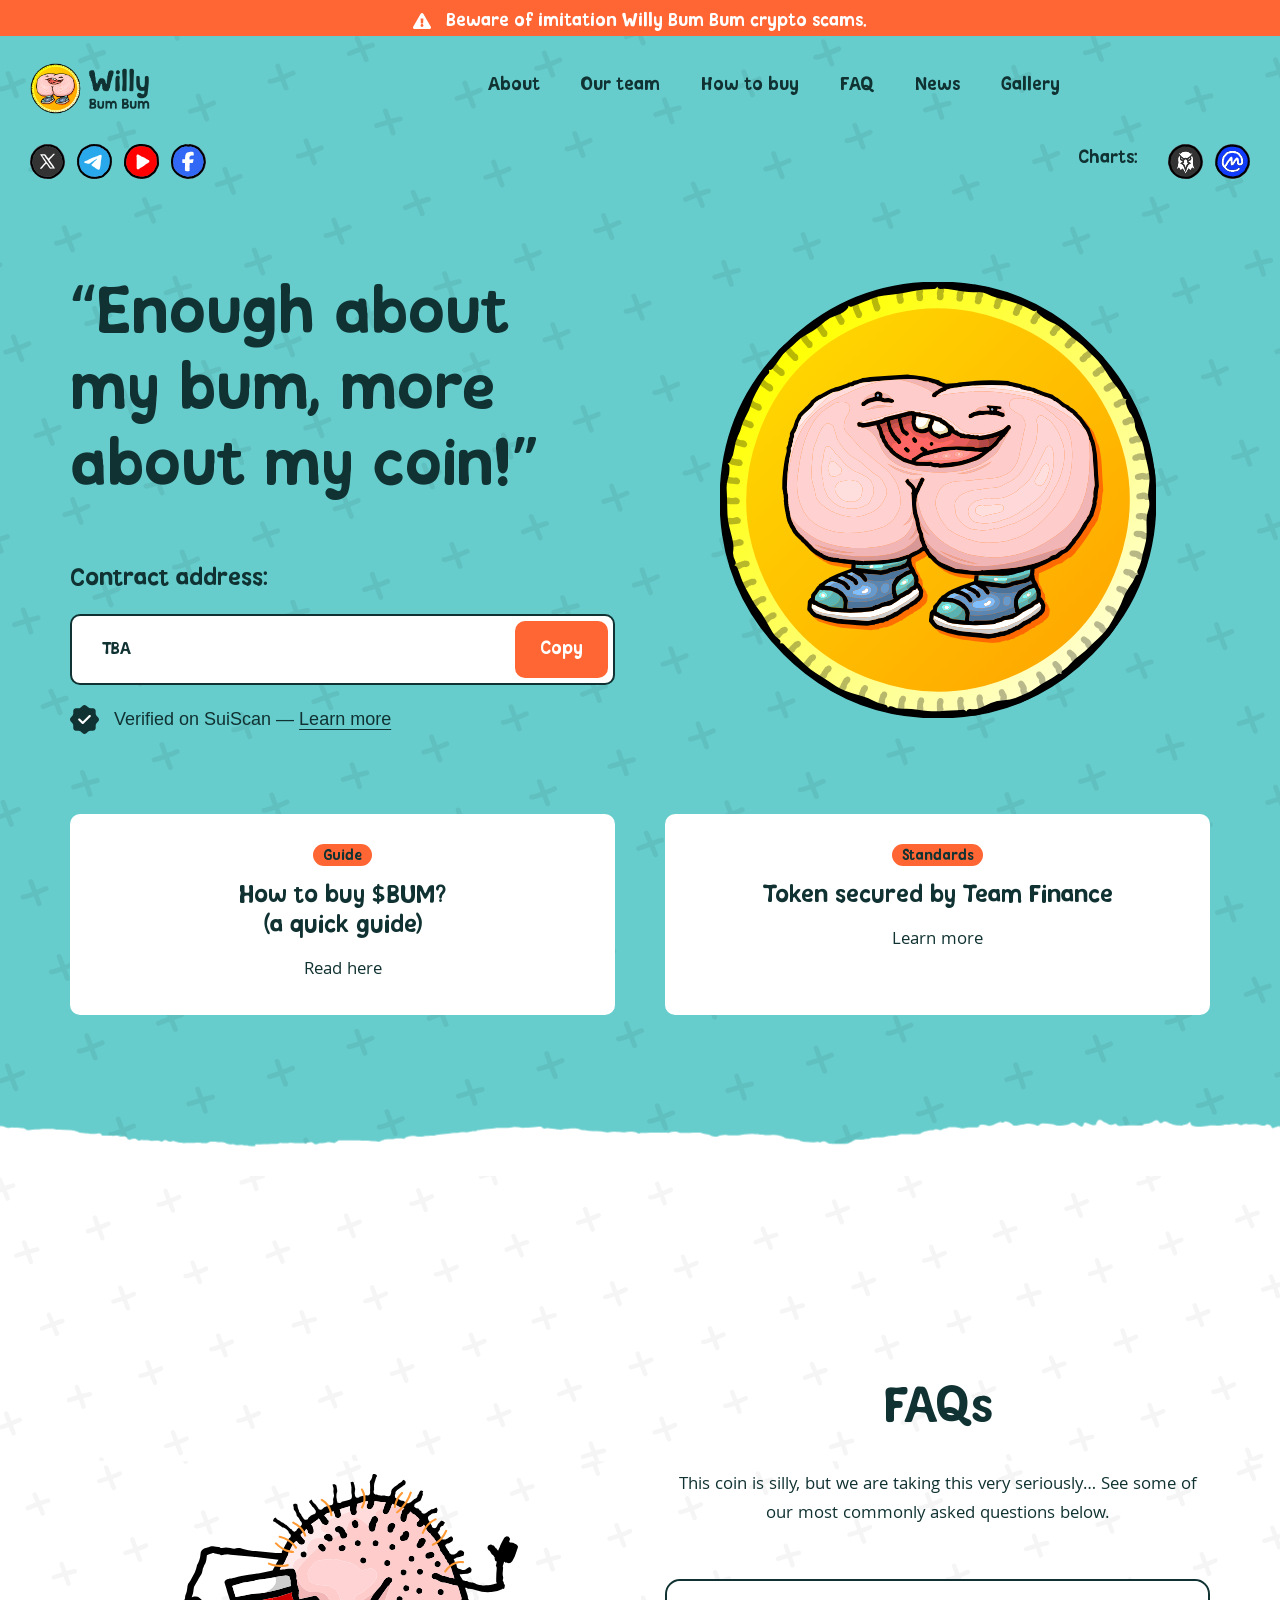
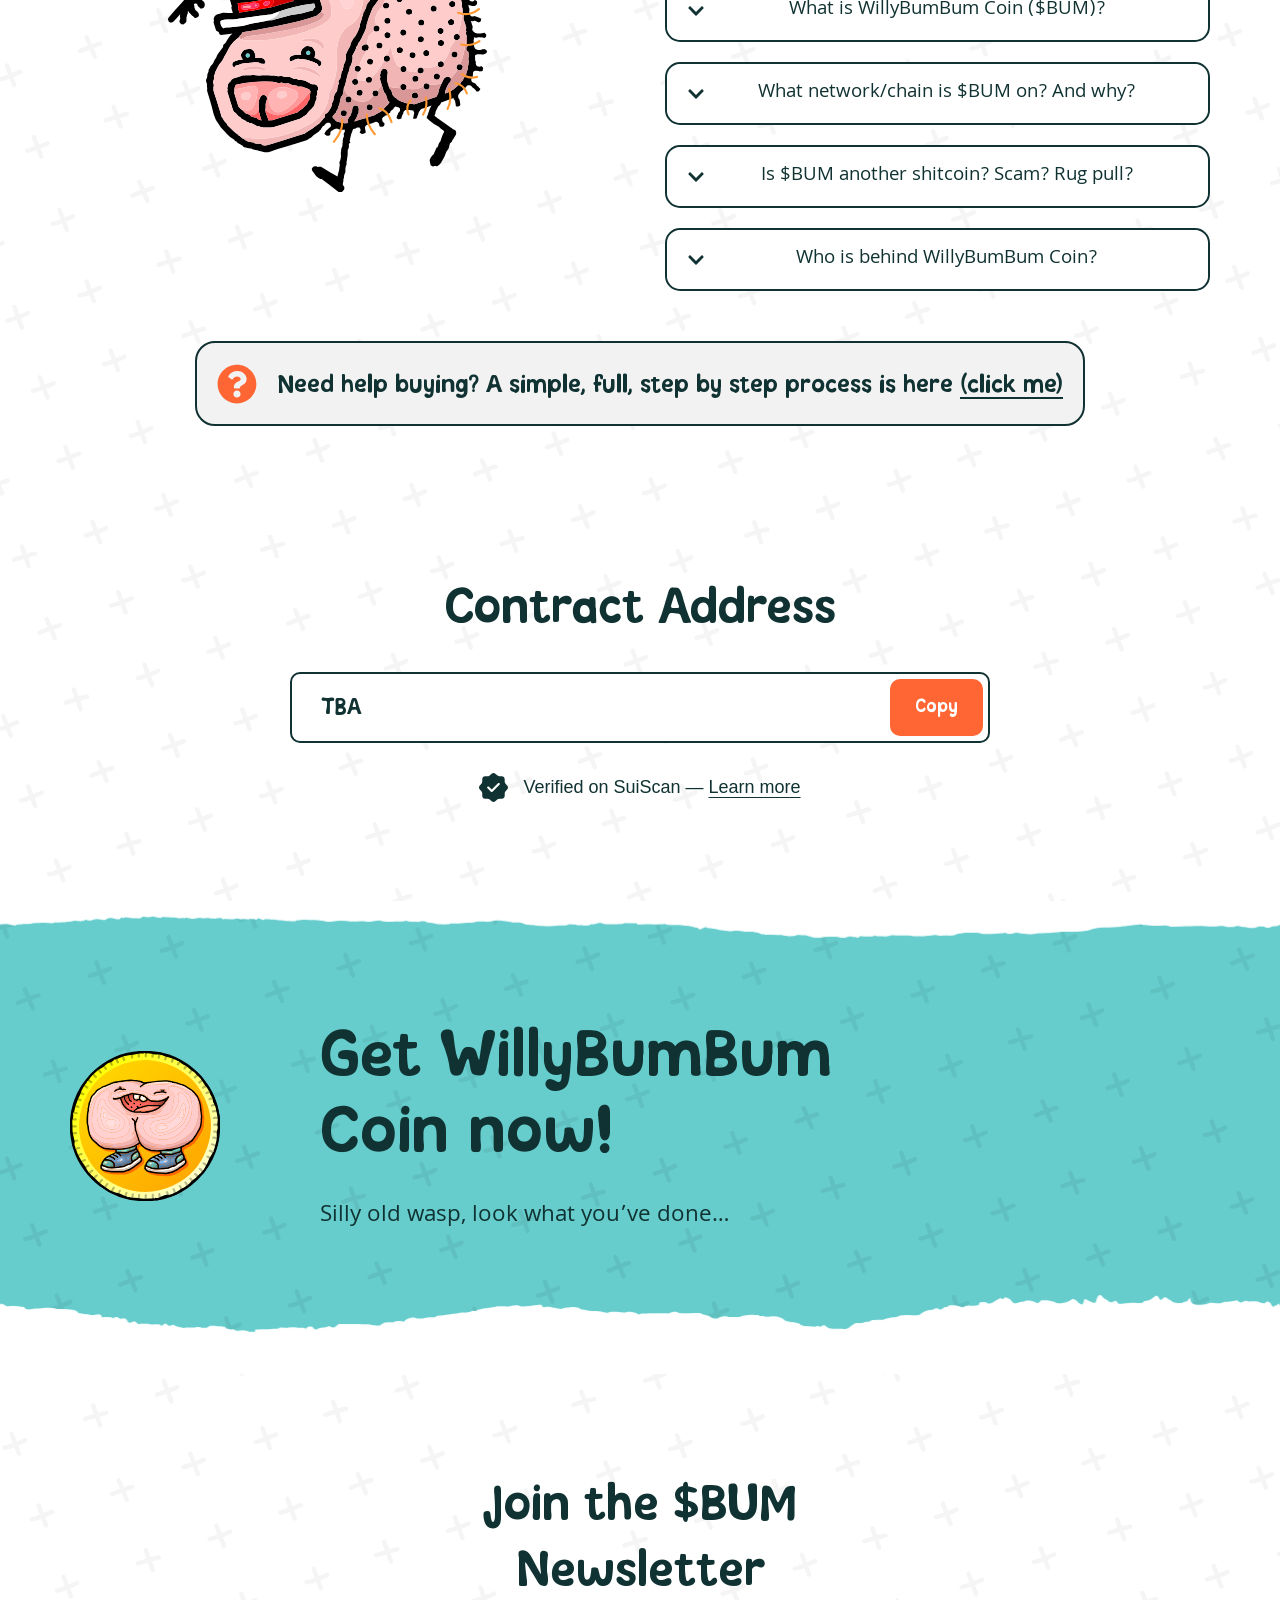
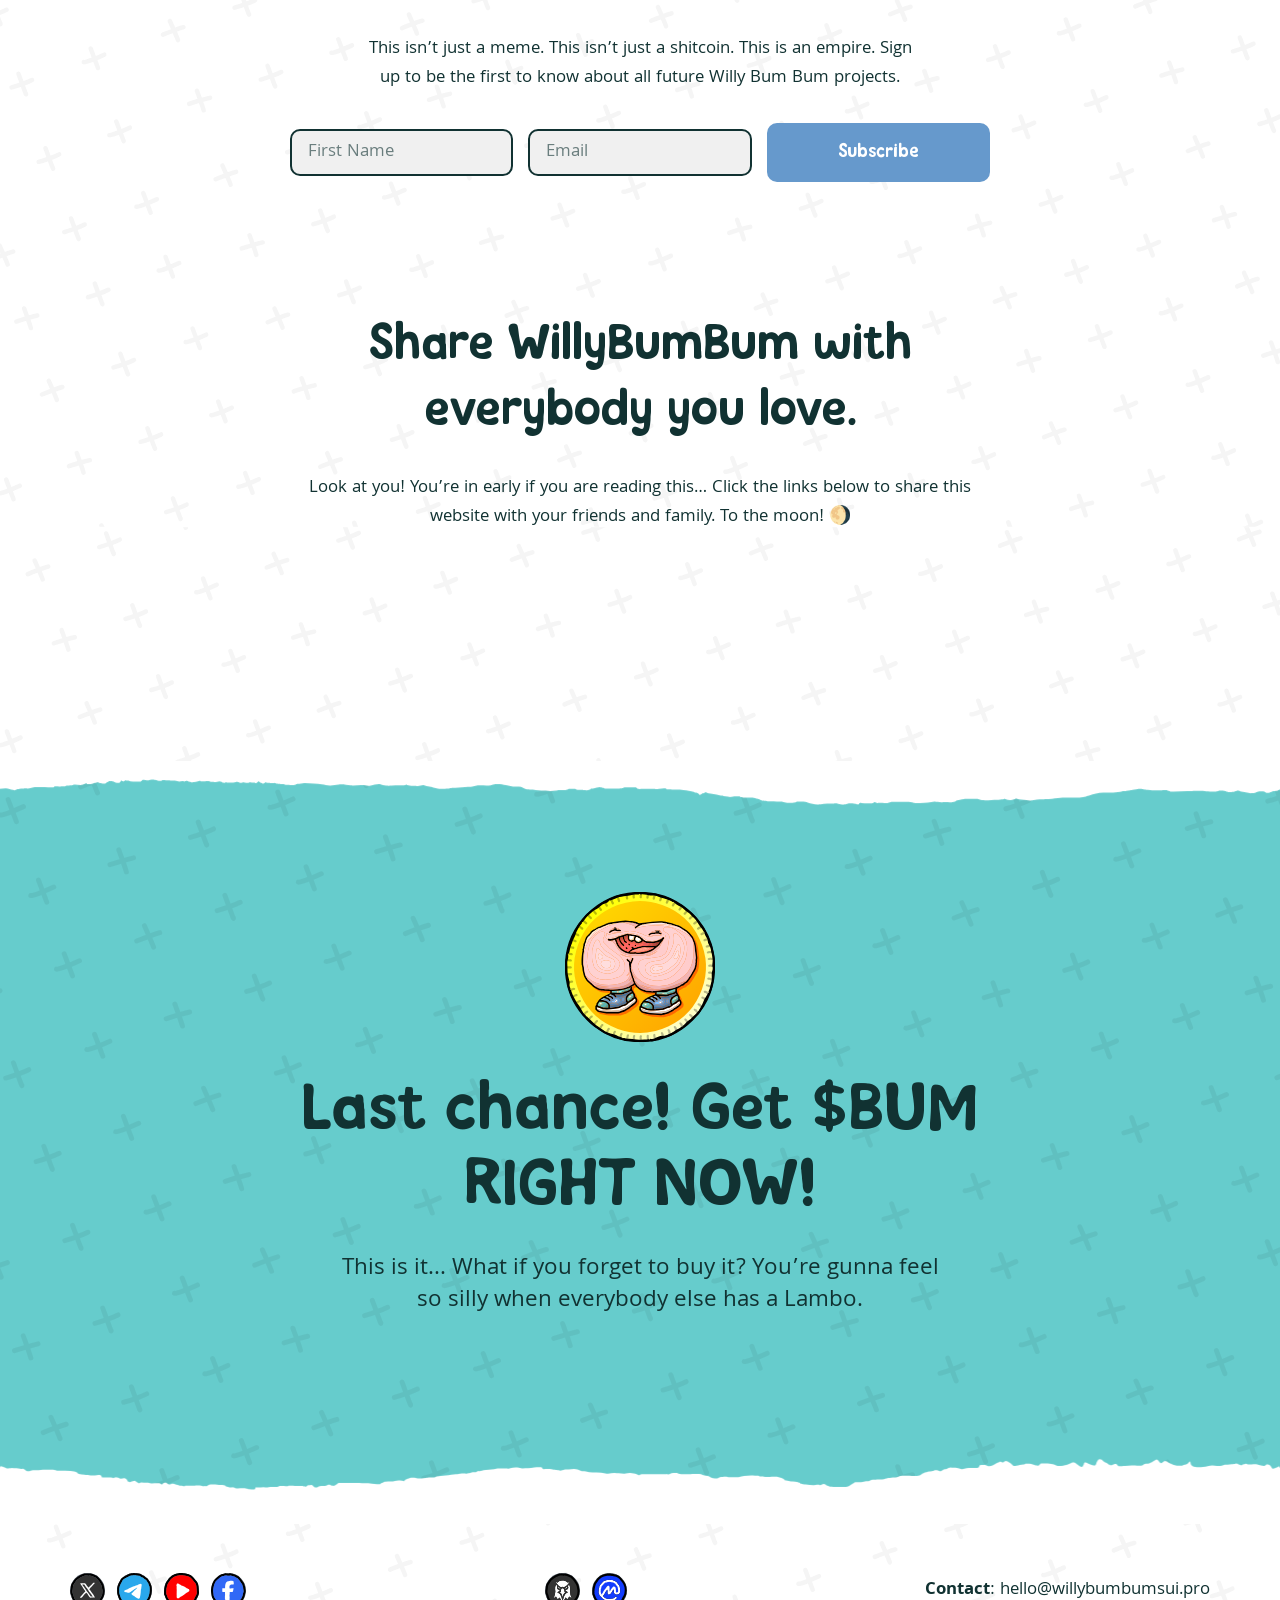
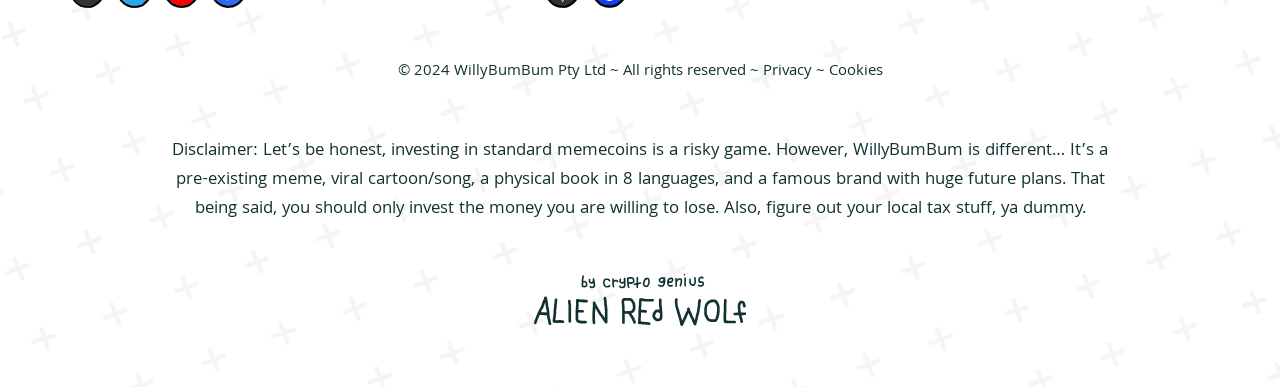
==== index.html @ 815df402 "fix" ====
<!doctype html>
<html lang="en-AU" prefix="og: http://ogp.me/ns# fb: http://ogp.me/ns/fb#">

<head>
	<meta charset="UTF-8">
	<meta name="viewport" content="width=device-width, initial-scale=1">
	<link rel="profile" href="">
	<title>WillyBumBum Coin &#x2d; Official Home of $BUM and all Willy Bum Bum news</title>
	<script id="cookieyes" type="text/javascript" src="js/script.js"></script>
	<!-- The SEO Framework by Sybre Waaijer -->
	<meta name="robots" content="max-snippet:-1,max-image-preview:large,max-video-preview:-1">

	<meta name="description" content="Official home of $BUM and all Willy Bum Bum news">
	<meta property="og:type" content="website">
	<meta property="og:locale" content="en_GB">
	<meta property="og:site_name" content="WillyBumBum Coin">
	<meta property="og:title" content="WillyBumBum Coin">
	<meta property="og:description" content="Official home of $BUM and all Willy Bum Bum news">


	<meta property="og:image:width" content="1560">
	<meta property="og:image:height" content="810">
	<meta name="twitter:card" content="summary_large_image">
	<meta name="twitter:title" content="WillyBumBum Coin">
	<meta name="twitter:description" content="Official home of $BUM and all Willy Bum Bum news">

	<script
		type="application/ld+json">{"@context":"https://schema.org","@graph":[{"@type":"WebSite","@id":"https://willybumbum.co/#/schema/WebSite","url":"https://willybumbum.co/","name":"WillyBumBum Coin","description":"Official Home of $BUM and all Willy Bum Bum news","inLanguage":"en-AU","potentialAction":{"@type":"SearchAction","target":{"@type":"EntryPoint","urlTemplate":"https://willybumbum.co/search/{search_term_string}/"},"query-input":"required name=search_term_string"},"publisher":{"@id":"https://willybumbum.co/#/schema/Organization"}},{"@type":"WebPage","@id":"https://willybumbum.co/","url":"https://willybumbum.co/","name":"WillyBumBum Coin &#x2d; Official Home of $BUM and all Willy Bum Bum news","description":"Official home of $BUM and all Willy Bum Bum news","inLanguage":"en-AU","isPartOf":{"@id":"https://willybumbum.co/#/schema/WebSite"},"breadcrumb":{"@type":"BreadcrumbList","@id":"https://willybumbum.co/#/schema/BreadcrumbList","itemListElement":{"@type":"ListItem","position":1,"name":"WillyBumBum Coin"}},"potentialAction":{"@type":"ReadAction","target":"https://willybumbum.co/"},"about":{"@id":"https://willybumbum.co/#/schema/Organization"}},{"@type":"Organization","@id":"https://willybumbum.co/#/schema/Organization","name":"WillyBumBum Coin","url":"https://willybumbum.co/","logo":{"@type":"ImageObject","url":"https://willybumbum.co/wp-content/uploads/2024/07/Willy-Bum-Bum-Logo-1.png","contentUrl":"https://willybumbum.co/wp-content/uploads/2024/07/Willy-Bum-Bum-Logo-1.png","width":738,"height":165,"contentSize":"57870"}}]}</script>

	<script>
		window._wpemojiSettings = { "baseUrl": "https:\/\/s.w.org\/images\/core\/emoji\/15.0.3\/72x72\/", "ext": ".png", "svgUrl": "https:\/\/s.w.org\/images\/core\/emoji\/15.0.3\/svg\/", "svgExt": ".svg", "source": { "concatemoji": "https:\/\/willybumbum.co\/wp-includes\/js\/wp-emoji-release.min.js?ver=6.6.1" } };
		/*! This file is auto-generated */
		!function (i, n) { var o, s, e; function c(e) { try { var t = { supportTests: e, timestamp: (new Date).valueOf() }; sessionStorage.setItem(o, JSON.stringify(t)) } catch (e) { } } function p(e, t, n) { e.clearRect(0, 0, e.canvas.width, e.canvas.height), e.fillText(t, 0, 0); var t = new Uint32Array(e.getImageData(0, 0, e.canvas.width, e.canvas.height).data), r = (e.clearRect(0, 0, e.canvas.width, e.canvas.height), e.fillText(n, 0, 0), new Uint32Array(e.getImageData(0, 0, e.canvas.width, e.canvas.height).data)); return t.every(function (e, t) { return e === r[t] }) } function u(e, t, n) { switch (t) { case "flag": return n(e, "\ud83c\udff3\ufe0f\u200d\u26a7\ufe0f", "\ud83c\udff3\ufe0f\u200b\u26a7\ufe0f") ? !1 : !n(e, "\ud83c\uddfa\ud83c\uddf3", "\ud83c\uddfa\u200b\ud83c\uddf3") && !n(e, "\ud83c\udff4\udb40\udc67\udb40\udc62\udb40\udc65\udb40\udc6e\udb40\udc67\udb40\udc7f", "\ud83c\udff4\u200b\udb40\udc67\u200b\udb40\udc62\u200b\udb40\udc65\u200b\udb40\udc6e\u200b\udb40\udc67\u200b\udb40\udc7f"); case "emoji": return !n(e, "\ud83d\udc26\u200d\u2b1b", "\ud83d\udc26\u200b\u2b1b") }return !1 } function f(e, t, n) { var r = "undefined" != typeof WorkerGlobalScope && self instanceof WorkerGlobalScope ? new OffscreenCanvas(300, 150) : i.createElement("canvas"), a = r.getContext("2d", { willReadFrequently: !0 }), o = (a.textBaseline = "top", a.font = "600 32px Arial", {}); return e.forEach(function (e) { o[e] = t(a, e, n) }), o } function t(e) { var t = i.createElement("script"); t.src = e, t.defer = !0, i.head.appendChild(t) } "undefined" != typeof Promise && (o = "wpEmojiSettingsSupports", s = ["flag", "emoji"], n.supports = { everything: !0, everythingExceptFlag: !0 }, e = new Promise(function (e) { i.addEventListener("DOMContentLoaded", e, { once: !0 }) }), new Promise(function (t) { var n = function () { try { var e = JSON.parse(sessionStorage.getItem(o)); if ("object" == typeof e && "number" == typeof e.timestamp && (new Date).valueOf() < e.timestamp + 604800 && "object" == typeof e.supportTests) return e.supportTests } catch (e) { } return null }(); if (!n) { if ("undefined" != typeof Worker && "undefined" != typeof OffscreenCanvas && "undefined" != typeof URL && URL.createObjectURL && "undefined" != typeof Blob) try { var e = "postMessage(" + f.toString() + "(" + [JSON.stringify(s), u.toString(), p.toString()].join(",") + "));", r = new Blob([e], { type: "text/javascript" }), a = new Worker(URL.createObjectURL(r), { name: "wpTestEmojiSupports" }); return void (a.onmessage = function (e) { c(n = e.data), a.terminate(), t(n) }) } catch (e) { } c(n = f(s, u, p)) } t(n) }).then(function (e) { for (var t in e) n.supports[t] = e[t], n.supports.everything = n.supports.everything && n.supports[t], "flag" !== t && (n.supports.everythingExceptFlag = n.supports.everythingExceptFlag && n.supports[t]); n.supports.everythingExceptFlag = n.supports.everythingExceptFlag && !n.supports.flag, n.DOMReady = !1, n.readyCallback = function () { n.DOMReady = !0 } }).then(function () { return e }).then(function () { var e; n.supports.everything || (n.readyCallback(), (e = n.source || {}).concatemoji ? t(e.concatemoji) : e.wpemoji && e.twemoji && (t(e.twemoji), t(e.wpemoji))) })) }((window, document), window._wpemojiSettings);
	</script>
	<style id="wp-emoji-styles-inline-css">
		img.wp-smiley,
		img.emoji {
			display: inline !important;
			border: none !important;
			box-shadow: none !important;
			height: 1em !important;
			width: 1em !important;
			margin: 0 0.07em !important;
			vertical-align: -0.1em !important;
			background: none !important;
			padding: 0 !important;
		}
	</style>
	<style id="classic-theme-styles-inline-css">
		/*! This file is auto-generated */
		.wp-block-button__link {
			color: #fff;
			background-color: #32373c;
			border-radius: 9999px;
			box-shadow: none;
			text-decoration: none;
			padding: calc(.667em + 2px) calc(1.333em + 2px);
			font-size: 1.125em
		}

		.wp-block-file__button {
			background: #32373c;
			color: #fff;
			text-decoration: none
		}
	</style>
	<style id="global-styles-inline-css">
		:root {
			--wp--preset--aspect-ratio--square: 1;
			--wp--preset--aspect-ratio--4-3: 4/3;
			--wp--preset--aspect-ratio--3-4: 3/4;
			--wp--preset--aspect-ratio--3-2: 3/2;
			--wp--preset--aspect-ratio--2-3: 2/3;
			--wp--preset--aspect-ratio--16-9: 16/9;
			--wp--preset--aspect-ratio--9-16: 9/16;
			--wp--preset--color--black: #000000;
			--wp--preset--color--cyan-bluish-gray: #abb8c3;
			--wp--preset--color--white: #ffffff;
			--wp--preset--color--pale-pink: #f78da7;
			--wp--preset--color--vivid-red: #cf2e2e;
			--wp--preset--color--luminous-vivid-orange: #ff6900;
			--wp--preset--color--luminous-vivid-amber: #fcb900;
			--wp--preset--color--light-green-cyan: #7bdcb5;
			--wp--preset--color--vivid-green-cyan: #00d084;
			--wp--preset--color--pale-cyan-blue: #8ed1fc;
			--wp--preset--color--vivid-cyan-blue: #0693e3;
			--wp--preset--color--vivid-purple: #9b51e0;
			--wp--preset--gradient--vivid-cyan-blue-to-vivid-purple: linear-gradient(135deg, rgba(6, 147, 227, 1) 0%, rgb(155, 81, 224) 100%);
			--wp--preset--gradient--light-green-cyan-to-vivid-green-cyan: linear-gradient(135deg, rgb(122, 220, 180) 0%, rgb(0, 208, 130) 100%);
			--wp--preset--gradient--luminous-vivid-amber-to-luminous-vivid-orange: linear-gradient(135deg, rgba(252, 185, 0, 1) 0%, rgba(255, 105, 0, 1) 100%);
			--wp--preset--gradient--luminous-vivid-orange-to-vivid-red: linear-gradient(135deg, rgba(255, 105, 0, 1) 0%, rgb(207, 46, 46) 100%);
			--wp--preset--gradient--very-light-gray-to-cyan-bluish-gray: linear-gradient(135deg, rgb(238, 238, 238) 0%, rgb(169, 184, 195) 100%);
			--wp--preset--gradient--cool-to-warm-spectrum: linear-gradient(135deg, rgb(74, 234, 220) 0%, rgb(151, 120, 209) 20%, rgb(207, 42, 186) 40%, rgb(238, 44, 130) 60%, rgb(251, 105, 98) 80%, rgb(254, 248, 76) 100%);
			--wp--preset--gradient--blush-light-purple: linear-gradient(135deg, rgb(255, 206, 236) 0%, rgb(152, 150, 240) 100%);
			--wp--preset--gradient--blush-bordeaux: linear-gradient(135deg, rgb(254, 205, 165) 0%, rgb(254, 45, 45) 50%, rgb(107, 0, 62) 100%);
			--wp--preset--gradient--luminous-dusk: linear-gradient(135deg, rgb(255, 203, 112) 0%, rgb(199, 81, 192) 50%, rgb(65, 88, 208) 100%);
			--wp--preset--gradient--pale-ocean: linear-gradient(135deg, rgb(255, 245, 203) 0%, rgb(182, 227, 212) 50%, rgb(51, 167, 181) 100%);
			--wp--preset--gradient--electric-grass: linear-gradient(135deg, rgb(202, 248, 128) 0%, rgb(113, 206, 126) 100%);
			--wp--preset--gradient--midnight: linear-gradient(135deg, rgb(2, 3, 129) 0%, rgb(40, 116, 252) 100%);
			--wp--preset--font-size--small: 13px;
			--wp--preset--font-size--medium: 20px;
			--wp--preset--font-size--large: 36px;
			--wp--preset--font-size--x-large: 42px;
			--wp--preset--spacing--20: 0.44rem;
			--wp--preset--spacing--30: 0.67rem;
			--wp--preset--spacing--40: 1rem;
			--wp--preset--spacing--50: 1.5rem;
			--wp--preset--spacing--60: 2.25rem;
			--wp--preset--spacing--70: 3.38rem;
			--wp--preset--spacing--80: 5.06rem;
			--wp--preset--shadow--natural: 6px 6px 9px rgba(0, 0, 0, 0.2);
			--wp--preset--shadow--deep: 12px 12px 50px rgba(0, 0, 0, 0.4);
			--wp--preset--shadow--sharp: 6px 6px 0px rgba(0, 0, 0, 0.2);
			--wp--preset--shadow--outlined: 6px 6px 0px -3px rgba(255, 255, 255, 1), 6px 6px rgba(0, 0, 0, 1);
			--wp--preset--shadow--crisp: 6px 6px 0px rgba(0, 0, 0, 1);
		}

		:where(.is-layout-flex) {
			gap: 0.5em;
		}

		:where(.is-layout-grid) {
			gap: 0.5em;
		}

		body .is-layout-flex {
			display: flex;
		}

		.is-layout-flex {
			flex-wrap: wrap;
			align-items: center;
		}

		.is-layout-flex> :is(*, div) {
			margin: 0;
		}

		body .is-layout-grid {
			display: grid;
		}

		.is-layout-grid> :is(*, div) {
			margin: 0;
		}

		:where(.wp-block-columns.is-layout-flex) {
			gap: 2em;
		}

		:where(.wp-block-columns.is-layout-grid) {
			gap: 2em;
		}

		:where(.wp-block-post-template.is-layout-flex) {
			gap: 1.25em;
		}

		:where(.wp-block-post-template.is-layout-grid) {
			gap: 1.25em;
		}

		.has-black-color {
			color: var(--wp--preset--color--black) !important;
		}

		.has-cyan-bluish-gray-color {
			color: var(--wp--preset--color--cyan-bluish-gray) !important;
		}

		.has-white-color {
			color: var(--wp--preset--color--white) !important;
		}

		.has-pale-pink-color {
			color: var(--wp--preset--color--pale-pink) !important;
		}

		.has-vivid-red-color {
			color: var(--wp--preset--color--vivid-red) !important;
		}

		.has-luminous-vivid-orange-color {
			color: var(--wp--preset--color--luminous-vivid-orange) !important;
		}

		.has-luminous-vivid-amber-color {
			color: var(--wp--preset--color--luminous-vivid-amber) !important;
		}

		.has-light-green-cyan-color {
			color: var(--wp--preset--color--light-green-cyan) !important;
		}

		.has-vivid-green-cyan-color {
			color: var(--wp--preset--color--vivid-green-cyan) !important;
		}

		.has-pale-cyan-blue-color {
			color: var(--wp--preset--color--pale-cyan-blue) !important;
		}

		.has-vivid-cyan-blue-color {
			color: var(--wp--preset--color--vivid-cyan-blue) !important;
		}

		.has-vivid-purple-color {
			color: var(--wp--preset--color--vivid-purple) !important;
		}

		.has-black-background-color {
			background-color: var(--wp--preset--color--black) !important;
		}

		.has-cyan-bluish-gray-background-color {
			background-color: var(--wp--preset--color--cyan-bluish-gray) !important;
		}

		.has-white-background-color {
			background-color: var(--wp--preset--color--white) !important;
		}

		.has-pale-pink-background-color {
			background-color: var(--wp--preset--color--pale-pink) !important;
		}

		.has-vivid-red-background-color {
			background-color: var(--wp--preset--color--vivid-red) !important;
		}

		.has-luminous-vivid-orange-background-color {
			background-color: var(--wp--preset--color--luminous-vivid-orange) !important;
		}

		.has-luminous-vivid-amber-background-color {
			background-color: var(--wp--preset--color--luminous-vivid-amber) !important;
		}

		.has-light-green-cyan-background-color {
			background-color: var(--wp--preset--color--light-green-cyan) !important;
		}

		.has-vivid-green-cyan-background-color {
			background-color: var(--wp--preset--color--vivid-green-cyan) !important;
		}

		.has-pale-cyan-blue-background-color {
			background-color: var(--wp--preset--color--pale-cyan-blue) !important;
		}

		.has-vivid-cyan-blue-background-color {
			background-color: var(--wp--preset--color--vivid-cyan-blue) !important;
		}

		.has-vivid-purple-background-color {
			background-color: var(--wp--preset--color--vivid-purple) !important;
		}

		.has-black-border-color {
			border-color: var(--wp--preset--color--black) !important;
		}

		.has-cyan-bluish-gray-border-color {
			border-color: var(--wp--preset--color--cyan-bluish-gray) !important;
		}

		.has-white-border-color {
			border-color: var(--wp--preset--color--white) !important;
		}

		.has-pale-pink-border-color {
			border-color: var(--wp--preset--color--pale-pink) !important;
		}

		.has-vivid-red-border-color {
			border-color: var(--wp--preset--color--vivid-red) !important;
		}

		.has-luminous-vivid-orange-border-color {
			border-color: var(--wp--preset--color--luminous-vivid-orange) !important;
		}

		.has-luminous-vivid-amber-border-color {
			border-color: var(--wp--preset--color--luminous-vivid-amber) !important;
		}

		.has-light-green-cyan-border-color {
			border-color: var(--wp--preset--color--light-green-cyan) !important;
		}

		.has-vivid-green-cyan-border-color {
			border-color: var(--wp--preset--color--vivid-green-cyan) !important;
		}

		.has-pale-cyan-blue-border-color {
			border-color: var(--wp--preset--color--pale-cyan-blue) !important;
		}

		.has-vivid-cyan-blue-border-color {
			border-color: var(--wp--preset--color--vivid-cyan-blue) !important;
		}

		.has-vivid-purple-border-color {
			border-color: var(--wp--preset--color--vivid-purple) !important;
		}

		.has-vivid-cyan-blue-to-vivid-purple-gradient-background {
			background: var(--wp--preset--gradient--vivid-cyan-blue-to-vivid-purple) !important;
		}

		.has-light-green-cyan-to-vivid-green-cyan-gradient-background {
			background: var(--wp--preset--gradient--light-green-cyan-to-vivid-green-cyan) !important;
		}

		.has-luminous-vivid-amber-to-luminous-vivid-orange-gradient-background {
			background: var(--wp--preset--gradient--luminous-vivid-amber-to-luminous-vivid-orange) !important;
		}

		.has-luminous-vivid-orange-to-vivid-red-gradient-background {
			background: var(--wp--preset--gradient--luminous-vivid-orange-to-vivid-red) !important;
		}

		.has-very-light-gray-to-cyan-bluish-gray-gradient-background {
			background: var(--wp--preset--gradient--very-light-gray-to-cyan-bluish-gray) !important;
		}

		.has-cool-to-warm-spectrum-gradient-background {
			background: var(--wp--preset--gradient--cool-to-warm-spectrum) !important;
		}

		.has-blush-light-purple-gradient-background {
			background: var(--wp--preset--gradient--blush-light-purple) !important;
		}

		.has-blush-bordeaux-gradient-background {
			background: var(--wp--preset--gradient--blush-bordeaux) !important;
		}

		.has-luminous-dusk-gradient-background {
			background: var(--wp--preset--gradient--luminous-dusk) !important;
		}

		.has-pale-ocean-gradient-background {
			background: var(--wp--preset--gradient--pale-ocean) !important;
		}

		.has-electric-grass-gradient-background {
			background: var(--wp--preset--gradient--electric-grass) !important;
		}

		.has-midnight-gradient-background {
			background: var(--wp--preset--gradient--midnight) !important;
		}

		.has-small-font-size {
			font-size: var(--wp--preset--font-size--small) !important;
		}

		.has-medium-font-size {
			font-size: var(--wp--preset--font-size--medium) !important;
		}

		.has-large-font-size {
			font-size: var(--wp--preset--font-size--large) !important;
		}

		.has-x-large-font-size {
			font-size: var(--wp--preset--font-size--x-large) !important;
		}

		:where(.wp-block-post-template.is-layout-flex) {
			gap: 1.25em;
		}

		:where(.wp-block-post-template.is-layout-grid) {
			gap: 1.25em;
		}

		:where(.wp-block-columns.is-layout-flex) {
			gap: 2em;
		}

		:where(.wp-block-columns.is-layout-grid) {
			gap: 2em;
		}

		:root :where(.wp-block-pullquote) {
			font-size: 1.5em;
			line-height: 1.6;
		}
	</style>
	<!-- <link rel='stylesheet' id='hello-elementor-css' href='https://willybumbum.co/wp-content/themes/hello-elementor/style.min.css?ver=3.1.1' media='all' /> -->
	<!-- <link rel='stylesheet' id='hello-elementor-theme-style-css' href='https://willybumbum.co/wp-content/themes/hello-elementor/theme.min.css?ver=3.1.1' media='all' /> -->
	<!-- <link rel='stylesheet' id='hello-elementor-header-footer-css' href='https://willybumbum.co/wp-content/themes/hello-elementor/header-footer.min.css?ver=3.1.1' media='all' /> -->
	<!-- <link rel='stylesheet' id='elementor-frontend-css' href='https://willybumbum.co/wp-content/plugins/elementor/assets/css/frontend-lite.min.css?ver=3.23.4' media='all' /> -->
	<!-- <link rel='stylesheet' id='swiper-css' href='https://willybumbum.co/wp-content/plugins/elementor/assets/lib/swiper/v8/css/swiper.min.css?ver=8.4.5' media='all' /> -->
	<link rel="stylesheet" type="text/css" href="css/6e4bt_6.css" media="all">
	<link rel="stylesheet" id="elementor-post-5-css" href="css/post-5.css" media="all">
	<!-- <link rel='stylesheet' id='elementor-pro-css' href='https://willybumbum.co/wp-content/plugins/elementor-pro/assets/css/frontend-lite.min.css?ver=3.23.3' media='all' /> -->
	<link rel="stylesheet" type="text/css" href="css/6e4bt.css" media="all">
	<link rel="stylesheet" id="elementor-post-1954-css" href="css/post-1954.css" media="all">
	<link rel="stylesheet" id="elementor-post-1480-css" href="css/post-1480.css" media="all">
	<link rel="stylesheet" id="elementor-post-93-css" href="css/post-93.css" media="all">
	<link rel="https://api.w.org/" href="https://willybumbum.co/wp-json/">

	<link rel="alternate" title="oEmbed (JSON)" type="application/json+oembed"
		href="https://willybumbum.co/wp-json/oembed/1.0/embed?url=https%3A%2F%2Fwillybumbum.co%2F">
	<link rel="alternate" title="oEmbed (XML)" type="text/xml+oembed"
		href="https://willybumbum.co/wp-json/oembed/1.0/embed?url=https%3A%2F%2Fwillybumbum.co%2F&#038;format=xml">
	<meta name="generator"
		content="Elementor 3.23.4; features: e_optimized_css_loading, e_font_icon_svg, additional_custom_breakpoints, e_lazyload; settings: css_print_method-external, google_font-disabled, font_display-swap">
	<!-- Google tag (gtag.js) -->
	<script async src="js_1"></script>
	<script>
		window.dataLayer = window.dataLayer || [];
		function gtag() { dataLayer.push(arguments); }
		gtag('js', new Date());
		gtag('config', 'G-239ZMX9G3R');
	</script>
	<style>
		.e-con.e-parent:nth-of-type(n+4):not(.e-lazyloaded):not(.e-no-lazyload),
		.e-con.e-parent:nth-of-type(n+4):not(.e-lazyloaded):not(.e-no-lazyload) * {
			background-image: none !important;
		}

		@media screen and (max-height: 1024px) {

			.e-con.e-parent:nth-of-type(n+3):not(.e-lazyloaded):not(.e-no-lazyload),
			.e-con.e-parent:nth-of-type(n+3):not(.e-lazyloaded):not(.e-no-lazyload) * {
				background-image: none !important;
			}
		}

		@media screen and (max-height: 640px) {

			.e-con.e-parent:nth-of-type(n+2):not(.e-lazyloaded):not(.e-no-lazyload),
			.e-con.e-parent:nth-of-type(n+2):not(.e-lazyloaded):not(.e-no-lazyload) * {
				background-image: none !important;
			}
		}
	</style>
	<link rel="icon" href="images/Willy-Bum-Bum-Logo-Favicon.png" sizes="32x32">
	<link rel="icon" href="images/Willy-Bum-Bum-Logo-Favicon.png" sizes="192x192">
	<link rel="apple-touch-icon" href="images/Willy-Bum-Bum-Logo-Favicon.png">
	<meta name="msapplication-TileImage"
		content="https://willybumbum.co/wp-content/uploads/2023/02/Willy-Bum-Bum-Logo-Favicon.png">
	<!-- START - Open Graph and Twitter Card Tags 3.3.3 -->
	<!-- Facebook Open Graph -->
	<meta property="og:locale" content="en_GB">
	<meta property="og:site_name" content="WillyBumBum Coin">
	<meta property="og:title" content="Home">
	<meta property="og:url" content="https://willybumbum.co">
	<meta property="og:type" content="website">
	<meta property="og:description" content="“Enough about my bum, more about my coin!”		
Contract address:		
TBA		
Copy
verify				
Verified on BaseScan — Learn more						
Network		
Only on		
WBB-BASE			
Gu">
	<meta property="og:image" content="images/cropped-Social-_-Willy-Bum-Bum.jpg">
	<meta property="og:image:url" content="images/cropped-Social-_-Willy-Bum-Bum.jpg">
	<meta property="og:image:secure_url" content="images/cropped-Social-_-Willy-Bum-Bum.jpg">
	<!-- Google+ / Schema.org -->
	<!-- Twitter Cards -->
	<meta name="twitter:title" content="Home">
	<meta name="twitter:url" content="https://willybumbum.co">
	<meta name="twitter:description" content="“Enough about my bum, more about my coin!”		
Contract address:		
TBA		
Copy
verify				
Verified on BaseScan — Learn more						
Network		
Only on		
WBB-BASE			
Gu">
	<meta name="twitter:image"
		content="https://willybumbum.co/wp-content/uploads/2024/09/cropped-Social-_-Willy-Bum-Bum.jpg">
	<meta name="twitter:card" content="summary_large_image">
	<!-- SEO -->
	<!-- Misc. tags -->
	<!-- is_singular -->
	<!-- END - Open Graph and Twitter Card Tags 3.3.3 -->
</head>

<body
	class="home page-template-default page page-id-1954 wp-custom-logo elementor-default elementor-template-full-width elementor-kit-5 elementor-page elementor-page-1954">
	<a class="skip-link screen-reader-text" href="#content">Skip to content</a>
	<div data-elementor-type="header" data-elementor-id="1480"
		class="elementor elementor-1480 elementor-location-header" data-elementor-post-type="elementor_library">
		<div class="elementor-element elementor-element-35a3d31 e-flex e-con-boxed e-con e-parent" data-id="35a3d31"
			data-element_type="container" data-settings="{&quot;background_background&quot;:&quot;classic&quot;}">
			<div class="e-con-inner">
				<div class="elementor-element elementor-element-d53a077 elementor-position-left elementor-vertical-align-middle elementor-view-default elementor-mobile-position-top elementor-widget elementor-widget-icon-box"
					data-id="d53a077" data-element_type="widget" data-widget_type="icon-box.default">
					<div class="elementor-widget-container">
						<!-- <link rel="stylesheet" href="https://willybumbum.co/wp-content/plugins/elementor/assets/css/widget-icon-box.min.css"> -->
						<link rel="stylesheet" type="text/css" href="css/6e4bt_3.css" media="all">
						<div class="elementor-icon-box-wrapper">
							<div class="elementor-icon-box-icon">
								<span class="elementor-icon elementor-animation-">
									<svg aria-hidden="true" class="e-font-icon-svg e-fas-exclamation-triangle"
										viewBox="0 0 576 512" xmlns="http://www.w3.org/2000/svg">
										<path
											d="M569.517 440.013C587.975 472.007 564.806 512 527.94 512H48.054c-36.937 0-59.999-40.055-41.577-71.987L246.423 23.985c18.467-32.009 64.72-31.951 83.154 0l239.94 416.028zM288 354c-25.405 0-46 20.595-46 46s20.595 46 46 46 46-20.595 46-46-20.595-46-46-46zm-43.673-165.346l7.418 136c.347 6.364 5.609 11.346 11.982 11.346h48.546c6.373 0 11.635-4.982 11.982-11.346l7.418-136c.375-6.874-5.098-12.654-11.982-12.654h-63.383c-6.884 0-12.356 5.78-11.981 12.654z" />
									</svg> </span>
							</div>
							<div class="elementor-icon-box-content">
								<div class="elementor-icon-box-title">
									<span>
										Beware of imitation Willy Bum Bum crypto scams. </span>
								</div>
							</div>
						</div>
					</div>
				</div>
			</div>
		</div>
		<div class="elementor-element elementor-element-170a6bc e-con-full e-flex e-con e-parent" data-id="170a6bc"
			data-element_type="container" data-settings="{&quot;background_background&quot;:&quot;classic&quot;}">
			<div class="elementor-element elementor-element-5a031f2 e-con-full e-flex e-con e-child" data-id="5a031f2"
				data-element_type="container">
				<div class="elementor-element elementor-element-1ecbf74 elementor-widget elementor-widget-theme-site-logo elementor-widget-image"
					data-id="1ecbf74" data-element_type="widget" data-widget_type="theme-site-logo.default">
					<div class="elementor-widget-container">
						<style>
							/*! elementor - v3.23.0 - 05-08-2024 */
							.elementor-widget-image {
								text-align: center
							}

							.elementor-widget-image a {
								display: inline-block
							}

							.elementor-widget-image a img[src$=".svg"] {
								width: 48px
							}

							.elementor-widget-image img {
								vertical-align: middle;
								display: inline-block
							}
						</style> <a href="https://willybumbum.co">
							<img fetchpriority="high" width="738" height="165" src="images/Willy-Bum-Bum-Logo-1.png"
								class="attachment-full size-full wp-image-1923" alt
								srcset="images/Willy-Bum-Bum-Logo-1.png 738w, images/Willy-Bum-Bum-Logo-1-300x67.png 300w"
								sizes="(max-width: 738px) 100vw, 738px"> </a>
					</div>
				</div>
				<div class="elementor-element elementor-element-817bf78 elementor-widget elementor-widget-image"
					data-id="817bf78" data-element_type="widget" data-widget_type="image.default">
					<div class="elementor-widget-container">
						<a href="https://willybumbum.co">
							<img width="387" height="165" src="images/Willy-Bum-Bum-Logo-2.png"
								class="attachment-large size-large wp-image-1924" alt
								srcset="images/Willy-Bum-Bum-Logo-2.png 387w, images/Willy-Bum-Bum-Logo-2-300x128.png 300w"
								sizes="(max-width: 387px) 100vw, 387px"> </a>
					</div>
				</div>
				<div class="elementor-element elementor-element-a522627 elementor-nav-menu--stretch elementor-nav-menu--dropdown-tablet elementor-nav-menu__text-align-aside elementor-nav-menu--toggle elementor-nav-menu--burger elementor-widget elementor-widget-nav-menu"
					data-id="a522627" data-element_type="widget"
					data-settings="{&quot;full_width&quot;:&quot;stretch&quot;,&quot;layout&quot;:&quot;horizontal&quot;,&quot;submenu_icon&quot;:{&quot;value&quot;:&quot;&lt;svg class=\&quot;e-font-icon-svg e-fas-caret-down\&quot; viewBox=\&quot;0 0 320 512\&quot; xmlns=\&quot;http:\/\/www.w3.org\/2000\/svg\&quot;&gt;&lt;path d=\&quot;M31.3 192h257.3c17.8 0 26.7 21.5 14.1 34.1L174.1 354.8c-7.8 7.8-20.5 7.8-28.3 0L17.2 226.1C4.6 213.5 13.5 192 31.3 192z\&quot;&gt;&lt;\/path&gt;&lt;\/svg&gt;&quot;,&quot;library&quot;:&quot;fa-solid&quot;},&quot;toggle&quot;:&quot;burger&quot;}"
					data-widget_type="nav-menu.default">
					<div class="elementor-widget-container">
						<!-- <link rel="stylesheet" href="https://willybumbum.co/wp-content/plugins/elementor-pro/assets/css/widget-nav-menu.min.css?ver=1723019212"> -->
						<link rel="stylesheet" type="text/css" href="css/6e4bt_1.css" media="all">
						<nav aria-label="Menu"
							class="elementor-nav-menu--main elementor-nav-menu__container elementor-nav-menu--layout-horizontal e--pointer-none">
							<ul id="menu-1-a522627" class="elementor-nav-menu">
								<li
									class="menu-item menu-item-type-custom menu-item-object-custom current-menu-item current_page_item menu-item-home menu-item-211">
									<a href="https://willybumbum.co/#about" aria-current="page"
										class="elementor-item elementor-item-anchor">About</a>
								</li>
								<li class="menu-item menu-item-type-post_type menu-item-object-page menu-item-1768"><a
										href="https://willybumbum.co/our-team/" class="elementor-item">Our team</a></li>
								<li
									class="menu-item menu-item-type-custom menu-item-object-custom current-menu-item current_page_item menu-item-home menu-item-212">
									<a href="https://willybumbum.co/#how" aria-current="page"
										class="elementor-item elementor-item-anchor">How to buy</a>
								</li>
								<li
									class="menu-item menu-item-type-custom menu-item-object-custom current-menu-item current_page_item menu-item-home menu-item-213">
									<a href="https://willybumbum.co/#faq" aria-current="page"
										class="elementor-item elementor-item-anchor">FAQ</a>
								</li>
								<li
									class="menu-item menu-item-type-custom menu-item-object-custom current-menu-item current_page_item menu-item-home menu-item-214">
									<a href="" aria-current="page" class="elementor-item elementor-item-anchor">News</a>
								</li>
								<li class="menu-item menu-item-type-custom menu-item-object-custom menu-item-1965"><a
										href="https://t.me/BumOnSuigallery" class="elementor-item">Gallery</a></li>
							</ul>
						</nav>
						<div class="elementor-menu-toggle" role="button" tabindex="0" aria-label="Menu Toggle"
							aria-expanded="false">
							<svg aria-hidden="true" role="presentation"
								class="elementor-menu-toggle__icon--open e-font-icon-svg e-eicon-menu-bar"
								viewBox="0 0 1000 1000" xmlns="http://www.w3.org/2000/svg">
								<path
									d="M104 333H896C929 333 958 304 958 271S929 208 896 208H104C71 208 42 237 42 271S71 333 104 333ZM104 583H896C929 583 958 554 958 521S929 458 896 458H104C71 458 42 487 42 521S71 583 104 583ZM104 833H896C929 833 958 804 958 771S929 708 896 708H104C71 708 42 737 42 771S71 833 104 833Z" />
							</svg><svg aria-hidden="true" role="presentation"
								class="elementor-menu-toggle__icon--close e-font-icon-svg e-eicon-close"
								viewBox="0 0 1000 1000" xmlns="http://www.w3.org/2000/svg">
								<path
									d="M742 167L500 408 258 167C246 154 233 150 217 150 196 150 179 158 167 167 154 179 150 196 150 212 150 229 154 242 171 254L408 500 167 742C138 771 138 800 167 829 196 858 225 858 254 829L496 587 738 829C750 842 767 846 783 846 800 846 817 842 829 829 842 817 846 804 846 783 846 767 842 750 829 737L588 500 833 258C863 229 863 200 833 171 804 137 775 137 742 167Z" />
							</svg> <span class="elementor-screen-only">Menu</span>
						</div>
						<nav class="elementor-nav-menu--dropdown elementor-nav-menu__container" aria-hidden="true">
							<ul id="menu-2-a522627" class="elementor-nav-menu">
								<li
									class="menu-item menu-item-type-custom menu-item-object-custom current-menu-item current_page_item menu-item-home menu-item-211">
									<a href="https://willybumbum.co/#about" aria-current="page"
										class="elementor-item elementor-item-anchor" tabindex="-1">About</a>
								</li>
								<li class="menu-item menu-item-type-post_type menu-item-object-page menu-item-1768"><a
										href="https://willybumbum.co/our-team/" class="elementor-item" tabindex="-1">Our
										team</a></li>
								<li
									class="menu-item menu-item-type-custom menu-item-object-custom current-menu-item current_page_item menu-item-home menu-item-212">
									<a href="https://willybumbum.co/#how" aria-current="page"
										class="elementor-item elementor-item-anchor" tabindex="-1">How to buy</a>
								</li>
								<li
									class="menu-item menu-item-type-custom menu-item-object-custom current-menu-item current_page_item menu-item-home menu-item-213">
									<a href="https://willybumbum.co/#faq" aria-current="page"
										class="elementor-item elementor-item-anchor" tabindex="-1">FAQ</a>
								</li>
								<li
									class="menu-item menu-item-type-custom menu-item-object-custom current-menu-item current_page_item menu-item-home menu-item-214">
									<a href="" aria-current="page" class="elementor-item elementor-item-anchor"
										tabindex="-1">News</a>
								</li>
								<li class="menu-item menu-item-type-custom menu-item-object-custom menu-item-1965"><a
										href="https://t.me/BumOnSuigallery" class="elementor-item"
										tabindex="-1">Gallery</a></li>
							</ul>
						</nav>
					</div>
				</div>
				<div class="elementor-element elementor-element-e0b0e58 elementor-align-left elementor-widget elementor-widget-lottie"
					data-id="e0b0e58" data-element_type="widget"
					data-settings="{&quot;source_json&quot;:{&quot;url&quot;:&quot;https:\/\/willybumbum.co\/wp-content\/uploads\/2024\/04\/WBB_Button.json&quot;,&quot;id&quot;:811,&quot;size&quot;:&quot;&quot;,&quot;alt&quot;:&quot;&quot;,&quot;source&quot;:&quot;library&quot;},&quot;link_to&quot;:&quot;custom&quot;,&quot;custom_link&quot;:{&quot;url&quot;:&quot;https:\/\/app.uniswap.org\/explore\/tokens\/base\/TBA?chain=base&quot;,&quot;is_external&quot;:&quot;&quot;,&quot;nofollow&quot;:&quot;&quot;,&quot;custom_attributes&quot;:&quot;&quot;},&quot;trigger&quot;:&quot;on_hover&quot;,&quot;play_speed&quot;:{&quot;unit&quot;:&quot;px&quot;,&quot;size&quot;:1.5,&quot;sizes&quot;:[]},&quot;source&quot;:&quot;media_file&quot;,&quot;caption_source&quot;:&quot;none&quot;,&quot;on_hover_out&quot;:&quot;default&quot;,&quot;hover_area&quot;:&quot;animation&quot;,&quot;start_point&quot;:{&quot;unit&quot;:&quot;%&quot;,&quot;size&quot;:0,&quot;sizes&quot;:[]},&quot;end_point&quot;:{&quot;unit&quot;:&quot;%&quot;,&quot;size&quot;:100,&quot;sizes&quot;:[]},&quot;renderer&quot;:&quot;svg&quot;}"
					data-widget_type="lottie.default">
					<div class="elementor-widget-container">
						<style>
							/*! elementor-pro - v3.23.0 - 05-08-2024 */
							.e-lottie__container {
								display: inline-block;
								max-width: var(--lottie-container-max-width);
								width: var(--lottie-container-width);
								opacity: var(--lottie-container-opacity)
							}

							.e-lottie__container:hover {
								opacity: var(--lottie-container-opacity-hover);
								transition-duration: var(--lottie-container-transition-duration-hover)
							}

							.e-lottie__container svg,
							.e-lottie__container svg * {
								transition: none !important
							}

							.e-lottie__caption {
								color: var(--caption-color);
								margin-top: var(--caption-margin-top);
								text-align: var(--caption-text-align)
							}
						</style><a class="e-lottie__container__link" href="https://movepump.com/token/TBA?chain=base">
							<div class="e-lottie__container">
								<div class="e-lottie__animation"></div>
							</div>
						</a>
					</div>
				</div>
			</div>
			<div class="elementor-element elementor-element-fbfb3b1 e-con-full e-flex e-con e-child" data-id="fbfb3b1"
				data-element_type="container">
				<div class="elementor-element elementor-element-0d9e98b elementor-shape-circle e-grid-align-left e-grid-align-tablet-center elementor-hidden-mobile elementor-grid-0 elementor-widget elementor-widget-social-icons"
					data-id="0d9e98b" data-element_type="widget" data-widget_type="social-icons.default">
					<div class="elementor-widget-container">
						<style>
							/*! elementor - v3.23.0 - 05-08-2024 */
							.elementor-widget-social-icons.elementor-grid-0 .elementor-widget-container,
							.elementor-widget-social-icons.elementor-grid-mobile-0 .elementor-widget-container,
							.elementor-widget-social-icons.elementor-grid-tablet-0 .elementor-widget-container {
								line-height: 1;
								font-size: 0
							}

							.elementor-widget-social-icons:not(.elementor-grid-0):not(.elementor-grid-tablet-0):not(.elementor-grid-mobile-0) .elementor-grid {
								display: inline-grid
							}

							.elementor-widget-social-icons .elementor-grid {
								grid-column-gap: var(--grid-column-gap, 5px);
								grid-row-gap: var(--grid-row-gap, 5px);
								grid-template-columns: var(--grid-template-columns);
								justify-content: var(--justify-content, center);
								justify-items: var(--justify-content, center)
							}

							.elementor-icon.elementor-social-icon {
								font-size: var(--icon-size, 25px);
								line-height: var(--icon-size, 25px);
								width: calc(var(--icon-size, 25px) + 2 * var(--icon-padding, .5em));
								height: calc(var(--icon-size, 25px) + 2 * var(--icon-padding, .5em))
							}

							.elementor-social-icon {
								--e-social-icon-icon-color: #fff;
								display: inline-flex;
								background-color: #69727d;
								align-items: center;
								justify-content: center;
								text-align: center;
								cursor: pointer
							}

							.elementor-social-icon i {
								color: var(--e-social-icon-icon-color)
							}

							.elementor-social-icon svg {
								fill: var(--e-social-icon-icon-color)
							}

							.elementor-social-icon:last-child {
								margin: 0
							}

							.elementor-social-icon:hover {
								opacity: .9;
								color: #fff
							}

							.elementor-social-icon-android {
								background-color: #a4c639
							}

							.elementor-social-icon-apple {
								background-color: #999
							}

							.elementor-social-icon-behance {
								background-color: #1769ff
							}

							.elementor-social-icon-bitbucket {
								background-color: #205081
							}

							.elementor-social-icon-codepen {
								background-color: #000
							}

							.elementor-social-icon-delicious {
								background-color: #39f
							}

							.elementor-social-icon-deviantart {
								background-color: #05cc47
							}

							.elementor-social-icon-digg {
								background-color: #005be2
							}

							.elementor-social-icon-dribbble {
								background-color: #ea4c89
							}

							.elementor-social-icon-elementor {
								background-color: #d30c5c
							}

							.elementor-social-icon-envelope {
								background-color: #ea4335
							}

							.elementor-social-icon-facebook,
							.elementor-social-icon-facebook-f {
								background-color: #3b5998
							}

							.elementor-social-icon-flickr {
								background-color: #0063dc
							}

							.elementor-social-icon-foursquare {
								background-color: #2d5be3
							}

							.elementor-social-icon-free-code-camp,
							.elementor-social-icon-freecodecamp {
								background-color: #006400
							}

							.elementor-social-icon-github {
								background-color: #333
							}

							.elementor-social-icon-gitlab {
								background-color: #e24329
							}

							.elementor-social-icon-globe {
								background-color: #69727d
							}

							.elementor-social-icon-google-plus,
							.elementor-social-icon-google-plus-g {
								background-color: #dd4b39
							}

							.elementor-social-icon-houzz {
								background-color: #7ac142
							}

							.elementor-social-icon-instagram {
								background-color: #262626
							}

							.elementor-social-icon-jsfiddle {
								background-color: #487aa2
							}

							.elementor-social-icon-link {
								background-color: #818a91
							}

							.elementor-social-icon-linkedin,
							.elementor-social-icon-linkedin-in {
								background-color: #0077b5
							}

							.elementor-social-icon-medium {
								background-color: #00ab6b
							}

							.elementor-social-icon-meetup {
								background-color: #ec1c40
							}

							.elementor-social-icon-mixcloud {
								background-color: #273a4b
							}

							.elementor-social-icon-odnoklassniki {
								background-color: #f4731c
							}

							.elementor-social-icon-pinterest {
								background-color: #bd081c
							}

							.elementor-social-icon-product-hunt {
								background-color: #da552f
							}

							.elementor-social-icon-reddit {
								background-color: #ff4500
							}

							.elementor-social-icon-rss {
								background-color: #f26522
							}

							.elementor-social-icon-shopping-cart {
								background-color: #4caf50
							}

							.elementor-social-icon-skype {
								background-color: #00aff0
							}

							.elementor-social-icon-slideshare {
								background-color: #0077b5
							}

							.elementor-social-icon-snapchat {
								background-color: #fffc00
							}

							.elementor-social-icon-soundcloud {
								background-color: #f80
							}

							.elementor-social-icon-spotify {
								background-color: #2ebd59
							}

							.elementor-social-icon-stack-overflow {
								background-color: #fe7a15
							}

							.elementor-social-icon-steam {
								background-color: #00adee
							}

							.elementor-social-icon-stumbleupon {
								background-color: #eb4924
							}

							.elementor-social-icon-telegram {
								background-color: #2ca5e0
							}

							.elementor-social-icon-threads {
								background-color: #000
							}

							.elementor-social-icon-thumb-tack {
								background-color: #1aa1d8
							}

							.elementor-social-icon-tripadvisor {
								background-color: #589442
							}

							.elementor-social-icon-tumblr {
								background-color: #35465c
							}

							.elementor-social-icon-twitch {
								background-color: #6441a5
							}

							.elementor-social-icon-twitter {
								background-color: #1da1f2
							}

							.elementor-social-icon-viber {
								background-color: #665cac
							}

							.elementor-social-icon-vimeo {
								background-color: #1ab7ea
							}

							.elementor-social-icon-vk {
								background-color: #45668e
							}

							.elementor-social-icon-weibo {
								background-color: #dd2430
							}

							.elementor-social-icon-weixin {
								background-color: #31a918
							}

							.elementor-social-icon-whatsapp {
								background-color: #25d366
							}

							.elementor-social-icon-wordpress {
								background-color: #21759b
							}

							.elementor-social-icon-x-twitter {
								background-color: #000
							}

							.elementor-social-icon-xing {
								background-color: #026466
							}

							.elementor-social-icon-yelp {
								background-color: #af0606
							}

							.elementor-social-icon-youtube {
								background-color: #cd201f
							}

							.elementor-social-icon-500px {
								background-color: #0099e5
							}

							.elementor-shape-rounded .elementor-icon.elementor-social-icon {
								border-radius: 10%
							}

							.elementor-shape-circle .elementor-icon.elementor-social-icon {
								border-radius: 50%
							}
						</style>
						<div class="elementor-social-icons-wrapper elementor-grid">
							<span class="elementor-grid-item">
								<a class="elementor-icon elementor-social-icon elementor-social-icon- elementor-animation-shrink elementor-repeater-item-9eeb1ec"
									href="https://x.com/BUMonSui" target="_blank">
									<span class="elementor-screen-only"></span>
									<svg xmlns="http://www.w3.org/2000/svg" xmlns:xlink="http://www.w3.org/1999/xlink"
										width="99px" height="98px" viewBox="0 0 99 98">
										<title>social _ X</title>
										<g id="X" stroke="none" stroke-width="1" fill="none" fill-rule="evenodd">
											<path
												d="M21.34,10.37 C21.11,10.6 20.86,10.82 20.59,11.02 C20.56,11.05 20.51,11.07 20.44,11.07 C20.41,11.1 20.36,11.14 20.29,11.17 C20.12,11.3 19.97,11.44 19.84,11.57 C19.61,11.74 19.39,11.92 19.19,12.12 C19.12,12.12 19.06,12.15 18.99,12.22 C18.86,12.35 18.72,12.49 18.59,12.62 C18.46,12.62 18.36,12.65 18.29,12.72 C18.16,12.79 18.02,12.85 17.89,12.92 C17.76,13.05 17.62,13.17 17.49,13.27 C17.36,13.4 17.22,13.52 17.09,13.62 C16.99,13.65 16.91,13.7 16.84,13.77 C16.71,13.84 16.56,13.95 16.39,14.12 C15.26,15.25 14.09,16.42 12.89,17.62 C12.79,17.72 12.69,17.85 12.59,18.02 C12.52,18.09 12.49,18.15 12.49,18.22 C12.46,18.29 12.39,18.37 12.29,18.47 C12.19,18.6 12.09,18.72 11.99,18.82 C11.96,18.92 11.91,19.04 11.84,19.17 C11.74,19.27 11.66,19.42 11.59,19.62 C11.46,19.75 11.32,19.89 11.19,20.02 C11.12,20.09 11.09,20.15 11.09,20.22 C10.99,20.32 10.91,20.44 10.84,20.57 C10.74,20.67 10.62,20.8 10.49,20.97 C10.46,21.04 10.42,21.1 10.39,21.17 C10.32,21.27 10.26,21.35 10.19,21.42 C10.12,21.55 10.04,21.67 9.94,21.77 C9.81,21.9 9.67,22.04 9.54,22.17 C9.54,22.24 9.52,22.32 9.49,22.42 C9.46,22.45 9.44,22.49 9.44,22.52 C9.37,22.62 9.32,22.72 9.29,22.82 C9.26,22.92 9.19,23.02 9.09,23.12 C9.09,23.19 9.06,23.25 8.99,23.32 C8.89,23.49 8.77,23.64 8.64,23.77 C8.64,23.8 8.61,23.87 8.54,23.97 C8.51,24 8.49,24.05 8.49,24.12 C8.46,24.19 8.41,24.29 8.34,24.42 C8.27,24.52 8.22,24.62 8.19,24.72 C7.92,24.99 7.67,25.24 7.44,25.47 C7.31,25.67 7.17,25.84 7.04,25.97 C7.01,26.07 6.96,26.17 6.89,26.27 C6.82,26.44 6.77,26.57 6.74,26.67 C6.67,26.8 6.62,26.92 6.59,27.02 C6.56,27.12 6.49,27.2 6.39,27.27 C6.32,27.37 6.27,27.44 6.24,27.47 C6.21,27.57 6.17,27.64 6.14,27.67 C6.07,27.84 5.99,27.95 5.89,28.02 C5.72,28.19 5.61,28.34 5.54,28.47 C5.47,28.54 5.42,28.62 5.39,28.72 C5.36,28.75 5.32,28.82 5.29,28.92 C5.22,29.09 5.14,29.24 5.04,29.37 C4.97,29.5 4.89,29.65 4.79,29.82 C4.76,29.85 4.72,29.92 4.69,30.02 C4.66,30.12 4.62,30.2 4.59,30.27 C4.52,30.4 4.47,30.54 4.44,30.67 C4.34,30.77 4.24,30.9 4.14,31.07 C4.14,31.14 4.11,31.2 4.04,31.27 C4.01,31.37 3.97,31.49 3.94,31.62 C3.87,31.69 3.81,31.8 3.74,31.97 C3.71,32.07 3.67,32.17 3.64,32.27 C3.61,32.4 3.56,32.55 3.49,32.72 C3.46,32.82 3.41,32.94 3.34,33.07 C3.37,33.14 3.36,33.22 3.29,33.32 C3.29,33.42 3.26,33.55 3.19,33.72 C3.16,33.82 3.14,33.9 3.14,33.97 C3.14,34.07 3.11,34.17 3.04,34.27 C3.04,34.4 3.04,34.5 3.04,34.57 C3.01,34.7 2.97,34.8 2.94,34.87 C2.94,35 2.91,35.1 2.84,35.17 C2.84,35.3 2.82,35.42 2.79,35.52 C2.76,35.62 2.74,35.7 2.74,35.77 C2.74,35.9 2.71,36 2.64,36.07 C2.67,36.17 2.67,36.27 2.64,36.37 C2.61,36.47 2.59,36.55 2.59,36.62 C2.59,36.75 2.57,36.85 2.54,36.92 C2.51,37.05 2.49,37.15 2.49,37.22 L2.49,37.42 C2.49,37.55 2.51,37.62 2.54,37.62 C2.47,37.79 2.44,37.9 2.44,37.97 C2.41,38.07 2.41,38.17 2.44,38.27 C2.37,38.4 2.32,38.52 2.29,38.62 C2.29,38.69 2.27,38.77 2.24,38.87 C2.24,38.94 2.26,39 2.29,39.07 C2.29,39.17 2.27,39.27 2.24,39.37 C2.24,39.44 2.26,39.5 2.29,39.57 C2.22,39.67 2.21,39.77 2.24,39.87 L2.24,40.07 C2.24,40.14 2.26,40.2 2.29,40.27 C2.19,40.4 2.14,40.54 2.14,40.67 L2.14,40.92 C2.07,41.02 2.06,41.12 2.09,41.22 C2.06,41.25 2.04,41.34 2.04,41.47 C2.01,41.57 1.99,41.65 1.99,41.72 C1.96,41.82 1.96,41.92 1.99,42.02 C1.92,42.09 1.91,42.17 1.94,42.27 L1.94,42.47 C1.94,42.54 1.96,42.62 1.99,42.72 L1.99,42.92 C1.96,43.02 1.92,43.12 1.89,43.22 L1.89,43.52 C1.86,43.59 1.84,43.67 1.84,43.77 C1.81,43.87 1.81,43.94 1.84,43.97 C1.84,44.07 1.82,44.19 1.79,44.32 C1.79,44.39 1.77,44.47 1.74,44.57 C1.77,44.64 1.76,44.72 1.69,44.82 C1.72,44.89 1.74,44.99 1.74,45.12 C1.67,45.22 1.64,45.3 1.64,45.37 C1.61,45.47 1.57,45.57 1.54,45.67 C1.54,45.8 1.52,45.89 1.49,45.92 C1.49,46.05 1.47,46.17 1.44,46.27 C1.41,46.37 1.39,46.45 1.39,46.52 C1.39,46.65 1.36,46.75 1.29,46.82 C1.32,46.92 1.34,47.02 1.34,47.12 C1.31,47.19 1.29,47.25 1.29,47.32 C1.29,47.45 1.29,47.54 1.29,47.57 C1.26,47.7 1.22,47.82 1.19,47.92 C1.16,48.02 1.14,48.12 1.14,48.22 C1.14,48.32 1.12,48.42 1.09,48.52 C1.09,48.59 1.07,48.67 1.04,48.77 C1.04,48.84 1.06,48.9 1.09,48.97 C1.09,49.07 1.07,49.17 1.04,49.27 C1.01,49.37 1.01,49.45 1.04,49.52 C1.01,49.62 1.01,49.69 1.04,49.72 C1.01,49.85 0.97,49.97 0.94,50.07 L0.94,50.32 C0.87,50.42 0.86,50.52 0.89,50.62 L0.89,50.82 C0.86,50.92 0.87,51 0.94,51.07 C0.87,51.14 0.86,51.22 0.89,51.32 L0.89,51.52 C0.86,51.62 0.87,51.7 0.94,51.77 C0.87,51.84 0.86,51.92 0.89,52.02 C0.86,52.12 0.84,52.2 0.84,52.27 C0.84,52.37 0.86,52.45 0.89,52.52 C0.86,52.59 0.84,52.67 0.84,52.77 C0.84,52.84 0.86,52.89 0.89,52.92 C0.86,53.02 0.86,53.12 0.89,53.22 C0.92,53.22 0.92,53.29 0.89,53.42 C0.92,53.45 0.92,53.52 0.89,53.62 C0.92,53.69 0.94,53.77 0.94,53.87 C0.94,53.94 0.96,53.99 0.99,54.02 C0.96,54.12 0.94,54.2 0.94,54.27 C0.97,54.34 0.99,54.42 0.99,54.52 C1.02,54.55 1.04,54.6 1.04,54.67 C1.07,54.74 1.06,54.82 0.99,54.92 C1.02,55.02 1.06,55.09 1.09,55.12 C1.09,55.19 1.09,55.25 1.09,55.32 C1.12,55.39 1.12,55.45 1.09,55.52 C1.16,55.62 1.17,55.7 1.14,55.77 C1.14,55.84 1.16,55.89 1.19,55.92 C1.22,56.02 1.22,56.09 1.19,56.12 C1.22,56.22 1.24,56.3 1.24,56.37 C1.24,56.44 1.22,56.52 1.19,56.62 C1.26,56.69 1.27,56.74 1.24,56.77 C1.27,56.87 1.31,56.95 1.34,57.02 C1.34,57.05 1.36,57.09 1.39,57.12 C1.42,57.22 1.44,57.29 1.44,57.32 C1.47,57.39 1.49,57.45 1.49,57.52 C1.49,57.59 1.51,57.64 1.54,57.67 C1.57,57.77 1.57,57.85 1.54,57.92 C1.57,57.99 1.59,58.05 1.59,58.12 C1.59,58.19 1.61,58.25 1.64,58.32 C1.67,58.39 1.69,58.45 1.69,58.52 C1.72,58.59 1.76,58.64 1.79,58.67 C1.79,58.7 1.81,58.75 1.84,58.82 C1.84,58.92 1.86,58.99 1.89,59.02 C1.92,59.05 1.97,59.09 2.04,59.12 C2.01,59.19 2.02,59.25 2.09,59.32 C2.09,59.39 2.11,59.44 2.14,59.47 C2.17,59.54 2.21,59.6 2.24,59.67 C2.21,59.7 2.21,59.77 2.24,59.87 C2.27,59.9 2.31,59.94 2.34,59.97 C2.34,60.04 2.36,60.12 2.39,60.22 L2.49,60.32 C2.49,60.39 2.51,60.44 2.54,60.47 C2.54,60.54 2.57,60.6 2.64,60.67 C2.64,60.7 2.66,60.75 2.69,60.82 C2.72,60.85 2.74,60.9 2.74,60.97 C2.77,61 2.81,61.07 2.84,61.17 C2.87,61.17 2.91,61.2 2.94,61.27 L2.94,61.47 C3.01,61.54 3.06,61.6 3.09,61.67 L3.14,61.77 L3.14,61.97 C3.21,62 3.24,62.07 3.24,62.17 C3.24,62.24 3.26,62.29 3.29,62.32 C3.36,62.35 3.37,62.4 3.34,62.47 C3.37,62.57 3.41,62.64 3.44,62.67 C3.44,62.74 3.46,62.79 3.49,62.82 C3.56,62.85 3.59,62.89 3.59,62.92 C3.62,63.02 3.66,63.09 3.69,63.12 L3.69,63.32 C3.72,63.42 3.74,63.49 3.74,63.52 C3.77,63.59 3.79,63.65 3.79,63.72 C3.79,63.79 3.81,63.84 3.84,63.87 L3.89,64.02 C3.92,64.12 3.94,64.2 3.94,64.27 C3.97,64.3 3.99,64.35 3.99,64.42 C4.02,64.52 4.06,64.57 4.09,64.57 C4.12,64.64 4.14,64.7 4.14,64.77 C4.14,64.84 4.16,64.89 4.19,64.92 C4.22,65.02 4.24,65.09 4.24,65.12 L4.24,65.37 C4.24,65.44 4.26,65.5 4.29,65.57 C4.29,65.67 4.31,65.75 4.34,65.82 C4.34,65.85 4.36,65.9 4.39,65.97 C4.36,66.04 4.36,66.1 4.39,66.17 C4.42,66.24 4.44,66.3 4.44,66.37 C4.47,66.4 4.49,66.45 4.49,66.52 C4.49,66.59 4.51,66.67 4.54,66.77 L4.64,66.87 L4.64,67.07 C4.64,67.07 4.71,67.17 4.74,67.27 C4.71,67.3 4.72,67.37 4.79,67.47 C4.79,67.5 4.79,67.55 4.79,67.62 C4.79,67.69 4.82,67.75 4.89,67.82 L4.89,68.22 C4.96,68.25 4.99,68.32 4.99,68.42 C5.02,68.42 5.04,68.47 5.04,68.57 C5.04,68.64 5.06,68.69 5.09,68.72 C5.16,68.75 5.19,68.82 5.19,68.92 C5.19,68.99 5.21,69.05 5.24,69.12 C5.27,69.15 5.27,69.2 5.24,69.27 C5.31,69.3 5.34,69.37 5.34,69.47 C5.37,69.5 5.39,69.55 5.39,69.62 C5.42,69.69 5.44,69.74 5.44,69.77 C5.51,69.87 5.54,69.94 5.54,69.97 C5.51,70.07 5.51,70.14 5.54,70.17 C5.61,70.24 5.62,70.29 5.59,70.32 C5.62,70.42 5.66,70.49 5.69,70.52 C5.69,70.59 5.71,70.64 5.74,70.67 C5.77,70.77 5.77,70.84 5.74,70.87 C5.81,70.94 5.86,70.99 5.89,71.02 L5.89,71.22 C5.96,71.29 6.01,71.32 6.04,71.32 C6.07,71.39 6.09,71.45 6.09,71.52 C6.12,71.55 6.16,71.59 6.19,71.62 C6.26,71.69 6.29,71.74 6.29,71.77 C6.32,71.84 6.36,71.9 6.39,71.97 C6.39,72 6.41,72.05 6.44,72.12 C6.44,72.22 6.46,72.29 6.49,72.32 C6.52,72.35 6.52,72.42 6.49,72.52 C6.52,72.55 6.57,72.59 6.64,72.62 C6.67,72.69 6.69,72.75 6.69,72.82 C6.72,72.85 6.77,72.89 6.84,72.92 C6.84,72.95 6.86,73.02 6.89,73.12 C6.92,73.15 6.94,73.2 6.94,73.27 C6.97,73.3 7.02,73.34 7.09,73.37 C7.06,73.44 7.06,73.52 7.09,73.62 C7.12,73.65 7.16,73.69 7.19,73.72 C7.19,73.79 7.21,73.87 7.24,73.97 C7.24,74 7.26,74.05 7.29,74.12 C7.32,74.15 7.34,74.2 7.34,74.27 C7.34,74.34 7.37,74.4 7.44,74.47 C7.41,74.5 7.42,74.55 7.49,74.62 C7.49,74.69 7.51,74.74 7.54,74.77 C7.57,74.84 7.62,74.9 7.69,74.97 L7.69,75.12 C7.69,75.12 7.76,75.19 7.79,75.22 C7.86,75.25 7.89,75.32 7.89,75.42 C7.92,75.42 7.96,75.45 7.99,75.52 C8.02,75.55 8.06,75.59 8.09,75.62 C8.16,75.65 8.19,75.72 8.19,75.82 C8.22,75.85 8.26,75.89 8.29,75.92 C8.36,75.95 8.37,76 8.34,76.07 C8.41,76.1 8.46,76.15 8.49,76.22 C8.49,76.29 8.51,76.34 8.54,76.37 C8.57,76.44 8.59,76.49 8.59,76.52 C8.66,76.59 8.71,76.64 8.74,76.67 C8.74,76.74 8.76,76.79 8.79,76.82 L8.89,76.92 C8.96,76.99 9.01,77.04 9.04,77.07 C9.07,77.1 9.11,77.14 9.14,77.17 L9.24,77.27 C9.31,77.34 9.36,77.39 9.39,77.42 C9.42,77.45 9.46,77.49 9.49,77.52 C9.52,77.62 9.54,77.69 9.54,77.72 C9.57,77.79 9.61,77.84 9.64,77.87 C9.67,77.9 9.71,77.94 9.74,77.97 C9.81,78.04 9.86,78.07 9.89,78.07 C9.92,78.14 9.96,78.19 9.99,78.22 C10.02,78.25 10.06,78.3 10.09,78.37 C10.12,78.44 10.16,78.47 10.19,78.47 C10.26,78.57 10.34,78.65 10.44,78.72 C10.47,78.79 10.51,78.84 10.54,78.87 C10.57,78.9 10.62,78.94 10.69,78.97 C10.76,79.07 10.82,79.15 10.89,79.22 C10.92,79.25 10.97,79.29 11.04,79.32 C11.04,79.35 11.07,79.4 11.14,79.47 C11.21,79.54 11.29,79.62 11.39,79.72 L11.49,79.82 C11.49,79.82 11.56,79.89 11.59,79.92 C11.69,80.02 11.77,80.1 11.84,80.17 C11.87,80.2 11.91,80.24 11.94,80.27 C11.97,80.3 12.02,80.35 12.09,80.42 C12.12,80.42 12.16,80.45 12.19,80.52 C12.22,80.55 12.26,80.59 12.29,80.62 C12.32,80.65 12.37,80.7 12.44,80.77 C12.47,80.8 12.51,80.84 12.54,80.87 C12.54,80.9 12.56,80.92 12.59,80.92 C12.62,80.95 12.64,80.99 12.64,81.02 C12.67,81.05 12.69,81.09 12.69,81.12 C12.72,81.15 12.76,81.19 12.79,81.22 C12.79,81.25 12.81,81.29 12.84,81.32 C12.84,81.35 12.84,81.39 12.84,81.42 C12.87,81.45 12.91,81.49 12.94,81.52 C12.97,81.59 13.01,81.64 13.04,81.67 C13.07,81.7 13.09,81.74 13.09,81.77 C13.12,81.8 13.16,81.84 13.19,81.87 C13.19,81.9 13.21,81.94 13.24,81.97 C13.27,82 13.29,82.04 13.29,82.07 C13.29,82.1 13.31,82.14 13.34,82.17 C13.37,82.2 13.41,82.24 13.44,82.27 C13.44,82.3 13.46,82.34 13.49,82.37 C13.49,82.4 13.51,82.44 13.54,82.47 L13.54,82.52 C13.54,82.52 13.59,82.59 13.59,82.62 C13.62,82.65 13.66,82.69 13.69,82.72 L13.69,82.82 C13.69,82.82 13.76,82.89 13.79,82.92 C13.82,82.95 13.84,82.99 13.84,83.02 C13.87,83.05 13.89,83.09 13.89,83.12 C13.92,83.15 13.94,83.19 13.94,83.22 C13.97,83.22 14.01,83.24 14.04,83.27 C14.04,83.3 14.06,83.34 14.09,83.37 C14.12,83.4 14.16,83.44 14.19,83.47 C14.26,83.5 14.31,83.54 14.34,83.57 C14.37,83.6 14.41,83.64 14.44,83.67 C14.47,83.7 14.51,83.74 14.54,83.77 C14.54,83.8 14.56,83.84 14.59,83.87 C14.79,84.04 14.99,84.2 15.19,84.37 C15.39,84.57 15.61,84.74 15.84,84.87 C16.01,84.97 16.16,85.07 16.29,85.17 C16.56,85.37 16.81,85.57 17.04,85.77 C17.34,86 17.64,86.22 17.94,86.42 C18.14,86.55 18.32,86.7 18.49,86.87 C18.52,86.9 18.54,86.94 18.54,86.97 C18.61,87 18.69,87.05 18.79,87.12 C18.86,87.19 18.92,87.25 18.99,87.32 C19.02,87.35 19.06,87.39 19.09,87.42 C19.12,87.45 19.16,87.49 19.19,87.52 C19.26,87.55 19.31,87.59 19.34,87.62 C19.41,87.69 19.47,87.74 19.54,87.77 C19.71,87.94 19.87,88.09 20.04,88.22 C20.17,88.29 20.29,88.37 20.39,88.47 C20.49,88.5 20.57,88.55 20.64,88.62 C20.67,88.65 20.69,88.69 20.69,88.72 C20.72,88.75 20.76,88.79 20.79,88.82 C20.79,88.85 20.81,88.89 20.84,88.92 C20.87,88.95 20.91,88.99 20.94,89.02 C21.01,89.09 21.09,89.14 21.19,89.17 C21.22,89.2 21.27,89.24 21.34,89.27 C21.37,89.3 21.42,89.34 21.49,89.37 C21.56,89.4 21.61,89.44 21.64,89.47 C21.67,89.5 21.69,89.54 21.69,89.57 C21.79,89.64 21.87,89.7 21.94,89.77 C22.11,89.87 22.29,90 22.49,90.17 C22.59,90.24 22.69,90.32 22.79,90.42 C22.89,90.49 22.99,90.55 23.09,90.62 C23.12,90.65 23.16,90.69 23.19,90.72 C23.32,90.75 23.44,90.8 23.54,90.87 C23.67,90.94 23.81,91 23.94,91.07 C24.01,91.1 24.06,91.12 24.09,91.12 C24.12,91.15 24.16,91.17 24.19,91.17 C24.22,91.2 24.26,91.22 24.29,91.22 C24.32,91.25 24.37,91.29 24.44,91.32 C24.51,91.35 24.56,91.39 24.59,91.42 C24.69,91.45 24.77,91.47 24.84,91.47 C24.94,91.54 25.04,91.59 25.14,91.62 C25.27,91.69 25.41,91.75 25.54,91.82 C25.57,91.85 25.62,91.87 25.69,91.87 C25.76,91.9 25.81,91.92 25.84,91.92 C25.87,91.92 25.91,91.94 25.94,91.97 C25.97,92 26.02,92.04 26.09,92.07 C26.09,92.1 26.12,92.14 26.19,92.17 C26.22,92.24 26.26,92.29 26.29,92.32 L26.49,92.32 C26.49,92.32 26.57,92.4 26.64,92.47 L26.74,92.57 C26.74,92.57 26.81,92.64 26.84,92.67 C26.87,92.7 26.94,92.74 27.04,92.77 L27.14,92.87 C27.14,92.87 27.21,92.94 27.24,92.97 C27.27,93 27.34,93.04 27.44,93.07 C27.47,93.07 27.51,93.1 27.54,93.17 C27.57,93.2 27.62,93.24 27.69,93.27 C27.76,93.27 27.81,93.3 27.84,93.37 C27.91,93.34 27.97,93.34 28.04,93.37 C28.07,93.4 28.11,93.44 28.14,93.47 C28.21,93.5 28.26,93.55 28.29,93.62 L28.49,93.62 C28.56,93.65 28.59,93.69 28.59,93.72 C28.66,93.75 28.71,93.8 28.74,93.87 C28.77,93.9 28.82,93.92 28.89,93.92 C28.96,93.95 29.01,93.97 29.04,93.97 L29.09,94.02 L29.34,94.02 C29.41,94.05 29.47,94.09 29.54,94.12 C29.61,94.12 29.67,94.14 29.74,94.17 L29.79,94.17 C29.86,94.2 29.91,94.22 29.94,94.22 C30.04,94.22 30.14,94.24 30.24,94.27 L30.44,94.27 C30.51,94.3 30.57,94.34 30.64,94.37 C30.71,94.4 30.76,94.44 30.79,94.47 C30.89,94.47 30.97,94.5 31.04,94.57 C31.07,94.57 31.12,94.59 31.19,94.62 C31.26,94.65 31.32,94.67 31.39,94.67 C31.56,94.7 31.72,94.72 31.89,94.72 C31.92,94.72 31.97,94.74 32.04,94.77 C32.07,94.77 32.11,94.79 32.14,94.82 C32.24,94.85 32.34,94.89 32.44,94.92 C32.47,94.92 32.51,94.92 32.54,94.92 C32.57,94.95 32.62,94.97 32.69,94.97 C32.76,95 32.82,95.04 32.89,95.07 C32.92,95.07 32.97,95.09 33.04,95.12 C33.11,95.15 33.16,95.17 33.19,95.17 C33.26,95.17 33.32,95.19 33.39,95.22 C33.46,95.22 33.54,95.22 33.64,95.22 C33.67,95.25 33.72,95.29 33.79,95.32 C33.86,95.32 33.94,95.34 34.04,95.37 C34.07,95.4 34.11,95.44 34.14,95.47 L34.19,95.47 C34.19,95.47 34.27,95.52 34.34,95.52 L34.54,95.52 C34.61,95.55 34.67,95.59 34.74,95.62 C34.77,95.62 34.81,95.64 34.84,95.67 C34.87,95.67 34.89,95.69 34.89,95.72 C34.92,95.72 34.97,95.72 35.04,95.72 C35.11,95.75 35.16,95.77 35.19,95.77 C35.36,95.84 35.51,95.87 35.64,95.87 C35.87,95.9 36.11,95.94 36.34,95.97 C36.41,96 36.47,96.02 36.54,96.02 C36.67,96.09 36.81,96.14 36.94,96.17 C37.01,96.17 37.07,96.19 37.14,96.22 C37.24,96.22 37.34,96.24 37.44,96.27 C37.57,96.3 37.69,96.34 37.79,96.37 C37.96,96.4 38.12,96.44 38.29,96.47 C38.49,96.5 38.69,96.52 38.89,96.52 C38.96,96.55 39.02,96.59 39.09,96.62 C39.12,96.62 39.17,96.64 39.24,96.67 C39.27,96.67 39.29,96.69 39.29,96.72 C39.36,96.72 39.44,96.72 39.54,96.72 C39.71,96.75 39.87,96.79 40.04,96.82 L40.14,96.82 C40.21,96.85 40.29,96.85 40.39,96.82 C40.42,96.85 40.51,96.85 40.64,96.82 C40.67,96.82 40.74,96.84 40.84,96.87 L41.04,96.87 C41.11,96.87 41.19,96.89 41.29,96.92 L41.44,96.97 C41.51,96.97 41.57,96.97 41.64,96.97 C41.74,96.94 41.86,96.92 41.99,96.92 L42.14,96.97 C42.21,96.97 42.27,96.97 42.34,96.97 C42.44,96.97 42.54,96.97 42.64,96.97 C42.67,96.94 42.72,96.95 42.79,97.02 C42.89,96.99 42.96,96.99 42.99,97.02 C43.09,96.99 43.19,96.99 43.29,97.02 C43.36,96.99 43.42,96.99 43.49,97.02 C43.52,97.05 43.57,97.07 43.64,97.07 C43.74,97.07 43.82,97.09 43.89,97.12 C43.96,97.09 44.02,97.09 44.09,97.12 L44.34,97.12 C44.41,97.12 44.47,97.14 44.54,97.17 C44.61,97.17 44.66,97.19 44.69,97.22 C44.82,97.19 44.89,97.19 44.89,97.22 C44.99,97.22 45.06,97.22 45.09,97.22 C45.19,97.25 45.26,97.29 45.29,97.32 C45.39,97.29 45.46,97.29 45.49,97.32 C45.62,97.32 45.71,97.3 45.74,97.27 C45.84,97.3 45.92,97.32 45.99,97.32 L46.19,97.32 C46.26,97.39 46.31,97.4 46.34,97.37 C46.47,97.37 46.56,97.39 46.59,97.42 C46.66,97.42 46.72,97.42 46.79,97.42 C46.89,97.45 46.97,97.45 47.04,97.42 C47.11,97.45 47.19,97.45 47.29,97.42 C47.32,97.45 47.39,97.47 47.49,97.47 C47.56,97.5 47.62,97.52 47.69,97.52 C47.72,97.55 47.77,97.57 47.84,97.57 C47.91,97.57 48.01,97.55 48.14,97.52 C48.17,97.59 48.22,97.62 48.29,97.62 L48.54,97.62 C48.54,97.62 48.59,97.67 48.69,97.67 C48.76,97.7 48.84,97.7 48.94,97.67 C49.01,97.7 49.09,97.7 49.19,97.67 C49.22,97.67 49.29,97.69 49.39,97.72 C49.46,97.72 49.54,97.7 49.64,97.67 C49.71,97.67 49.77,97.7 49.84,97.77 C49.87,97.74 49.94,97.74 50.04,97.77 L50.14,97.77 C50.31,97.74 50.49,97.74 50.69,97.77 L50.74,97.77 C50.81,97.77 50.89,97.75 50.99,97.72 C51.06,97.72 51.14,97.74 51.24,97.77 L51.44,97.77 C51.51,97.77 51.56,97.79 51.59,97.82 C51.66,97.82 51.74,97.84 51.84,97.87 C51.91,97.84 51.97,97.84 52.04,97.87 C52.11,97.9 52.16,97.92 52.19,97.92 C52.32,97.89 52.41,97.9 52.44,97.97 L52.49,97.97 C52.56,97.9 52.62,97.89 52.69,97.92 C52.79,97.89 52.87,97.87 52.94,97.87 C53.04,97.87 53.11,97.9 53.14,97.97 C53.24,97.94 53.32,97.92 53.39,97.92 C53.49,97.92 53.56,97.92 53.59,97.92 C53.72,97.92 53.81,97.94 53.84,97.97 C53.94,97.94 54.02,97.92 54.09,97.92 C54.22,97.89 54.31,97.87 54.34,97.87 C54.47,97.9 54.57,97.9 54.64,97.87 L54.84,97.87 C54.94,97.9 55.01,97.9 55.04,97.87 C55.14,97.9 55.22,97.92 55.29,97.92 C55.36,97.92 55.42,97.92 55.49,97.92 C55.62,97.92 55.71,97.9 55.74,97.87 L56.04,97.87 C56.14,97.84 56.24,97.8 56.34,97.77 C56.44,97.8 56.52,97.8 56.59,97.77 L57.09,97.77 C57.19,97.77 57.27,97.75 57.34,97.72 C57.44,97.72 57.54,97.7 57.64,97.67 C57.74,97.64 57.84,97.62 57.94,97.62 L58.44,97.62 C58.51,97.59 58.57,97.59 58.64,97.62 C58.77,97.62 58.87,97.6 58.94,97.57 C59.01,97.57 59.11,97.55 59.24,97.52 C59.31,97.49 59.41,97.47 59.54,97.47 C59.61,97.47 59.69,97.45 59.79,97.42 C59.86,97.42 59.96,97.4 60.09,97.37 C60.16,97.34 60.26,97.32 60.39,97.32 C60.52,97.25 60.64,97.2 60.74,97.17 C60.81,97.17 60.91,97.17 61.04,97.17 C61.11,97.1 61.19,97.09 61.29,97.12 C61.39,97.09 61.47,97.07 61.54,97.07 C61.61,97.07 61.72,97.05 61.89,97.02 C61.99,96.95 62.09,96.92 62.19,96.92 C62.32,96.85 62.44,96.8 62.54,96.77 C62.67,96.7 62.79,96.62 62.89,96.52 C62.96,96.52 63.02,96.54 63.09,96.57 C63.16,96.5 63.21,96.47 63.24,96.47 C63.37,96.44 63.49,96.39 63.59,96.32 C63.72,96.32 63.87,96.25 64.04,96.12 C64.17,96.09 64.31,96.02 64.44,95.92 L64.54,95.87 C64.61,95.87 64.69,95.85 64.79,95.82 C64.89,95.79 65.01,95.74 65.14,95.67 C65.27,95.6 65.41,95.57 65.54,95.57 C65.61,95.5 65.71,95.47 65.84,95.47 C65.97,95.4 66.09,95.35 66.19,95.32 L66.59,95.22 C66.72,95.12 66.84,95.04 66.94,94.97 C67.11,94.87 67.27,94.75 67.44,94.62 C67.57,94.59 67.71,94.54 67.84,94.47 C67.94,94.44 68.06,94.39 68.19,94.32 C68.29,94.22 68.41,94.12 68.54,94.02 C68.57,93.99 68.62,93.95 68.69,93.92 C68.76,93.85 68.84,93.8 68.94,93.77 C69.04,93.74 69.12,93.69 69.19,93.62 C69.22,93.59 69.27,93.54 69.34,93.47 C69.47,93.4 69.59,93.32 69.69,93.22 C69.79,93.19 69.89,93.12 69.99,93.02 C70.09,92.95 70.17,92.9 70.24,92.87 C70.37,92.8 70.51,92.72 70.64,92.62 C70.74,92.55 70.87,92.5 71.04,92.47 C71.17,92.4 71.29,92.35 71.39,92.32 C71.52,92.25 71.64,92.2 71.74,92.17 C71.87,92.04 72.01,91.94 72.14,91.87 C72.21,91.8 72.27,91.74 72.34,91.67 C72.37,91.64 72.44,91.6 72.54,91.57 C72.64,91.54 72.72,91.49 72.79,91.42 C72.89,91.35 72.97,91.3 73.04,91.27 C73.14,91.24 73.26,91.19 73.39,91.12 C73.52,90.99 73.67,90.87 73.84,90.77 C74.04,90.57 74.24,90.4 74.44,90.27 C74.51,90.2 74.57,90.15 74.64,90.12 C74.77,89.99 74.91,89.87 75.04,89.77 C75.21,89.67 75.37,89.55 75.54,89.42 C75.64,89.39 75.74,89.34 75.84,89.27 C76.04,89.14 76.19,89.02 76.29,88.92 C76.36,88.85 76.44,88.8 76.54,88.77 C76.61,88.7 76.67,88.67 76.74,88.67 C76.87,88.54 77.02,88.4 77.19,88.27 C77.29,88.17 77.37,88.1 77.44,88.07 C77.51,88.07 77.56,88.05 77.59,88.02 C77.69,87.99 77.77,87.94 77.84,87.87 C77.94,87.77 78.06,87.65 78.19,87.52 C78.39,87.39 78.57,87.24 78.74,87.07 C78.84,87.04 78.91,87 78.94,86.97 C79.04,86.94 79.11,86.9 79.14,86.87 C79.27,86.74 79.42,86.62 79.59,86.52 C79.82,86.29 80.07,86.05 80.34,85.82 C80.41,85.75 80.47,85.7 80.54,85.67 C80.61,85.64 80.67,85.6 80.74,85.57 C80.91,85.47 81.06,85.35 81.19,85.22 C81.79,84.62 82.41,84.04 83.04,83.47 C83.17,83.4 83.29,83.35 83.39,83.32 C83.56,83.15 83.71,83.04 83.84,82.97 C84.47,82.34 85.12,81.69 85.79,81.02 L85.74,80.97 C85.87,80.84 86.01,80.7 86.14,80.57 C86.17,80.5 86.21,80.44 86.24,80.37 C86.27,80.34 86.29,80.29 86.29,80.22 C86.36,80.15 86.39,80.09 86.39,80.02 C86.86,79.55 87.31,79.1 87.74,78.67 C87.87,78.54 87.99,78.39 88.09,78.22 C88.09,78.15 88.12,78.09 88.19,78.02 C88.22,77.95 88.27,77.89 88.34,77.82 C88.37,77.75 88.42,77.69 88.49,77.62 C88.59,77.45 88.71,77.3 88.84,77.17 C88.94,77.07 89.01,76.97 89.04,76.87 C89.14,76.64 89.24,76.47 89.34,76.37 C89.41,76.34 89.46,76.25 89.49,76.12 L89.54,75.97 C89.54,75.97 89.57,75.89 89.64,75.82 L89.69,75.77 C89.72,75.7 89.79,75.64 89.89,75.57 C89.92,75.44 89.97,75.34 90.04,75.27 C90.14,75.1 90.27,74.94 90.44,74.77 C90.57,74.67 90.69,74.52 90.79,74.32 C90.82,74.29 90.86,74.22 90.89,74.12 C90.92,74.09 90.96,74.04 90.99,73.97 C91.06,73.9 91.11,73.8 91.14,73.67 C91.21,73.57 91.27,73.47 91.34,73.37 C91.37,73.27 91.44,73.17 91.54,73.07 C91.64,72.9 91.76,72.75 91.89,72.62 L91.99,72.42 C92.06,72.29 92.12,72.17 92.19,72.07 C92.22,72 92.27,71.9 92.34,71.77 C92.34,71.7 92.37,71.64 92.44,71.57 C92.47,71.54 92.51,71.5 92.54,71.47 C92.61,71.34 92.71,71.2 92.84,71.07 C92.91,70.94 92.96,70.82 92.99,70.72 C93.06,70.59 93.12,70.45 93.19,70.32 C93.19,70.19 93.24,70.05 93.34,69.92 C93.34,69.82 93.36,69.72 93.39,69.62 C93.52,69.45 93.64,69.27 93.74,69.07 C93.84,68.84 93.96,68.62 94.09,68.42 C94.22,68.15 94.36,67.85 94.49,67.52 C94.56,67.35 94.62,67.22 94.69,67.12 C94.92,66.69 95.09,66.29 95.19,65.92 C95.22,65.75 95.26,65.62 95.29,65.52 C95.39,65.15 95.51,64.8 95.64,64.47 C95.67,64.37 95.72,64.25 95.79,64.12 C95.89,63.85 95.97,63.6 96.04,63.37 C96.11,63.24 96.19,63.07 96.29,62.87 C96.29,62.77 96.32,62.67 96.39,62.57 C96.42,62.44 96.46,62.32 96.49,62.22 C96.56,62.09 96.62,61.94 96.69,61.77 C96.69,61.67 96.74,61.54 96.84,61.37 C96.87,61.27 96.91,61.15 96.94,61.02 C96.97,60.95 96.99,60.85 96.99,60.72 C97.02,60.62 97.04,60.54 97.04,60.47 C97.07,60.37 97.12,60.25 97.19,60.12 C97.19,60.05 97.17,59.97 97.14,59.87 C97.17,59.77 97.21,59.67 97.24,59.57 L97.24,59.27 C97.24,59.27 97.27,59.17 97.24,59.07 C97.24,59 97.26,58.92 97.29,58.82 C97.26,58.79 97.24,58.7 97.24,58.57 C97.27,58.54 97.29,58.45 97.29,58.32 C97.32,58.22 97.36,58.12 97.39,58.02 L97.39,57.72 C97.42,57.65 97.44,57.59 97.44,57.52 L97.44,57.27 C97.44,57.2 97.42,57.12 97.39,57.02 C97.42,56.95 97.44,56.87 97.44,56.77 L97.44,56.57 C97.47,56.44 97.49,56.32 97.49,56.22 C97.49,56.15 97.51,56.07 97.54,55.97 C97.54,55.87 97.56,55.79 97.59,55.72 C97.59,55.62 97.57,55.54 97.54,55.47 C97.57,55.37 97.59,55.29 97.59,55.22 C97.62,55.09 97.67,54.99 97.74,54.92 C97.71,54.79 97.69,54.69 97.69,54.62 C97.72,54.52 97.74,54.44 97.74,54.37 L97.74,54.17 C97.74,54.04 97.72,53.95 97.69,53.92 C97.76,53.82 97.79,53.72 97.79,53.62 C97.79,53.49 97.82,53.39 97.89,53.32 C97.89,53.19 97.91,53.07 97.94,52.97 L97.94,52.77 C97.91,52.67 97.92,52.57 97.99,52.47 C97.92,52.44 97.91,52.39 97.94,52.32 C97.94,52.22 97.96,52.12 97.99,52.02 C98.02,51.92 98.04,51.82 98.04,51.72 C98.01,51.65 97.99,51.59 97.99,51.52 C98.02,51.42 98.02,51.34 97.99,51.27 C98.02,51.2 98.04,51.14 98.04,51.07 C98.01,50.97 97.99,50.89 97.99,50.82 C98.02,50.72 98.02,50.64 97.99,50.57 C98.02,50.5 98.02,50.42 97.99,50.32 L97.99,49.87 L97.94,49.67 C97.94,49.6 97.92,49.55 97.89,49.52 C97.89,49.45 97.87,49.37 97.84,49.27 C97.91,49.2 97.92,49.12 97.89,49.02 L97.89,48.82 C97.89,48.75 97.87,48.67 97.84,48.57 C97.87,48.5 97.87,48.44 97.84,48.37 C97.87,48.27 97.91,48.19 97.94,48.12 C97.91,48.05 97.89,47.95 97.89,47.82 C97.92,47.75 97.92,47.69 97.89,47.62 L97.89,47.42 C97.89,47.32 97.86,47.25 97.79,47.22 C97.82,47.15 97.82,47.09 97.79,47.02 C97.76,46.99 97.74,46.94 97.74,46.87 C97.74,46.77 97.71,46.7 97.64,46.67 C97.64,46.64 97.62,46.59 97.59,46.52 C97.59,46.42 97.59,46.35 97.59,46.32 C97.56,46.22 97.54,46.14 97.54,46.07 C97.51,46.04 97.49,45.99 97.49,45.92 C97.52,45.79 97.54,45.7 97.54,45.67 C97.51,45.57 97.47,45.5 97.44,45.47 L97.44,45.27 L97.39,45.12 C97.36,45.02 97.34,44.94 97.34,44.87 C97.34,44.8 97.34,44.74 97.34,44.67 C97.27,44.6 97.26,44.57 97.29,44.57 C97.22,44.47 97.19,44.39 97.19,44.32 C97.19,44.25 97.17,44.2 97.14,44.17 C97.14,44.04 97.16,43.94 97.19,43.87 C97.16,43.8 97.14,43.74 97.14,43.67 C97.11,43.64 97.09,43.59 97.09,43.52 C97.06,43.42 97.04,43.35 97.04,43.32 C97.01,43.25 96.99,43.19 96.99,43.12 L96.99,42.87 C96.96,42.8 96.92,42.75 96.89,42.72 C96.86,42.69 96.84,42.62 96.84,42.52 C96.84,42.49 96.82,42.44 96.79,42.37 C96.76,42.3 96.72,42.25 96.69,42.22 L96.69,41.97 C96.69,41.97 96.67,41.87 96.64,41.77 C96.61,41.74 96.59,41.69 96.59,41.62 C96.59,41.55 96.59,41.49 96.59,41.42 C96.56,41.39 96.52,41.32 96.49,41.22 C96.49,41.15 96.51,41.07 96.54,40.97 C96.51,40.94 96.47,40.87 96.44,40.77 C96.51,40.7 96.51,40.64 96.44,40.57 C96.47,40.47 96.49,40.39 96.49,40.32 C96.49,40.25 96.47,40.17 96.44,40.07 C96.47,40 96.47,39.94 96.44,39.87 C96.41,39.84 96.39,39.79 96.39,39.72 C96.39,39.65 96.37,39.59 96.34,39.52 C96.34,39.45 96.32,39.39 96.29,39.32 C96.29,39.25 96.29,39.19 96.29,39.12 C96.29,39.02 96.26,38.95 96.19,38.92 C96.22,38.85 96.21,38.8 96.14,38.77 C96.17,38.67 96.17,38.6 96.14,38.57 C96.14,38.47 96.12,38.39 96.09,38.32 C96.06,38.29 96.04,38.24 96.04,38.17 C96.07,38.07 96.07,38 96.04,37.97 C96.04,37.84 96.04,37.74 96.04,37.67 C96.04,37.6 96.02,37.55 95.99,37.52 C96.02,37.39 96.04,37.3 96.04,37.27 C95.97,37.2 95.96,37.12 95.99,37.02 C95.96,36.99 95.94,36.94 95.94,36.87 C95.91,36.77 95.91,36.7 95.94,36.67 C95.87,36.6 95.84,36.54 95.84,36.47 C95.84,36.4 95.82,36.35 95.79,36.32 C95.79,36.19 95.81,36.12 95.84,36.12 C95.77,36.05 95.72,35.99 95.69,35.92 C95.66,35.89 95.64,35.84 95.64,35.77 C95.57,35.7 95.56,35.64 95.59,35.57 C95.52,35.54 95.49,35.49 95.49,35.42 C95.49,35.35 95.47,35.3 95.44,35.27 C95.41,35.17 95.42,35.07 95.49,34.97 C95.42,34.94 95.37,34.9 95.34,34.87 C95.34,34.8 95.34,34.72 95.34,34.62 C95.27,34.59 95.24,34.54 95.24,34.47 C95.24,34.4 95.22,34.34 95.19,34.27 L95.14,34.12 C95.11,34.05 95.09,33.99 95.09,33.92 C95.06,33.89 95.04,33.82 95.04,33.72 C95.04,33.69 95.01,33.64 94.94,33.57 L94.94,33.37 C94.94,33.3 94.92,33.24 94.89,33.17 C94.92,33.1 94.91,33.04 94.84,32.97 C94.81,32.94 94.79,32.89 94.79,32.82 C94.76,32.79 94.72,32.72 94.69,32.62 L94.64,32.47 C94.64,32.47 94.57,32.4 94.54,32.37 C94.54,32.3 94.51,32.24 94.44,32.17 C94.47,32.1 94.46,32.05 94.39,32.02 C94.39,31.99 94.36,31.95 94.29,31.92 C94.29,31.85 94.29,31.79 94.29,31.72 C94.26,31.65 94.21,31.6 94.14,31.57 C94.11,31.54 94.09,31.49 94.09,31.42 C94.09,31.32 94.09,31.25 94.09,31.22 C94.06,31.15 94.02,31.09 93.99,31.02 C93.99,30.95 93.97,30.9 93.94,30.87 C93.91,30.8 93.91,30.74 93.94,30.67 C93.87,30.6 93.84,30.54 93.84,30.47 C93.81,30.44 93.77,30.4 93.74,30.37 C93.71,30.3 93.67,30.27 93.64,30.27 C93.57,30.2 93.54,30.14 93.54,30.07 C93.51,30.04 93.47,30 93.44,29.97 C93.37,29.9 93.36,29.85 93.39,29.82 C93.32,29.75 93.27,29.7 93.24,29.67 C93.24,29.6 93.22,29.55 93.19,29.52 C93.16,29.42 93.16,29.35 93.19,29.32 C93.12,29.25 93.09,29.19 93.09,29.12 C93.06,29.09 93.04,29.04 93.04,28.97 C92.97,28.9 92.94,28.85 92.94,28.82 C92.87,28.79 92.82,28.75 92.79,28.72 C92.76,28.69 92.72,28.64 92.69,28.57 C92.62,28.54 92.61,28.49 92.64,28.42 C92.57,28.39 92.52,28.35 92.49,28.32 C92.46,28.29 92.44,28.22 92.44,28.12 C92.37,28.09 92.32,28.05 92.29,28.02 C92.29,27.95 92.27,27.89 92.24,27.82 C92.21,27.82 92.16,27.79 92.09,27.72 C92.09,27.65 92.07,27.6 92.04,27.57 C92.04,27.5 92.02,27.44 91.99,27.37 C91.96,27.37 91.92,27.32 91.89,27.22 C91.86,27.19 91.84,27.14 91.84,27.07 C91.81,27.04 91.76,26.99 91.69,26.92 L91.64,26.77 C91.64,26.77 91.59,26.69 91.59,26.62 C91.56,26.59 91.51,26.54 91.44,26.47 C91.47,26.47 91.46,26.42 91.39,26.32 C91.39,26.25 91.37,26.2 91.34,26.17 C91.34,26.1 91.31,26.04 91.24,25.97 C91.24,25.94 91.21,25.9 91.14,25.87 L91.14,25.67 C91.14,25.67 91.06,25.59 90.99,25.52 C90.99,25.49 90.97,25.44 90.94,25.37 C90.91,25.34 90.87,25.3 90.84,25.27 C90.81,25.2 90.77,25.14 90.74,25.07 C90.71,25.04 90.67,25 90.64,24.97 C90.61,24.9 90.57,24.87 90.54,24.87 C90.54,24.77 90.51,24.7 90.44,24.67 C90.41,24.64 90.37,24.6 90.34,24.57 C90.31,24.5 90.27,24.47 90.24,24.47 C90.21,24.37 90.17,24.3 90.14,24.27 C90.11,24.24 90.07,24.2 90.04,24.17 C90.01,24.1 89.97,24.07 89.94,24.07 C89.91,23.97 89.87,23.9 89.84,23.87 C89.81,23.84 89.79,23.79 89.79,23.72 C89.72,23.65 89.71,23.6 89.74,23.57 C89.67,23.5 89.64,23.44 89.64,23.37 C89.61,23.34 89.57,23.3 89.54,23.27 C89.47,23.2 89.44,23.15 89.44,23.12 C89.37,23.09 89.34,23.04 89.34,22.97 C89.34,22.9 89.32,22.85 89.29,22.82 C89.22,22.75 89.19,22.7 89.19,22.67 C89.12,22.64 89.07,22.6 89.04,22.57 C89.01,22.54 88.97,22.49 88.94,22.42 C88.91,22.35 88.89,22.3 88.89,22.27 C88.86,22.2 88.82,22.15 88.79,22.12 C88.79,22.09 88.77,22.02 88.74,21.92 C88.67,21.89 88.64,21.84 88.64,21.77 C88.61,21.74 88.59,21.67 88.59,21.57 C88.56,21.57 88.51,21.54 88.44,21.47 C88.41,21.44 88.37,21.4 88.34,21.37 C88.31,21.34 88.27,21.29 88.24,21.22 C88.21,21.22 88.17,21.17 88.14,21.07 C88.14,21 88.12,20.95 88.09,20.92 C88.06,20.89 88.01,20.84 87.94,20.77 C87.97,20.74 87.96,20.69 87.89,20.62 C87.89,20.55 87.87,20.5 87.84,20.47 C87.84,20.4 87.81,20.34 87.74,20.27 L87.69,20.12 C87.69,20.12 87.62,20.05 87.59,20.02 C87.56,19.99 87.51,19.94 87.44,19.87 C87.44,19.84 87.41,19.8 87.34,19.77 C87.31,19.74 87.29,19.69 87.29,19.62 C87.26,19.59 87.21,19.54 87.14,19.47 C87.14,19.44 87.11,19.4 87.04,19.37 C87.01,19.34 86.99,19.29 86.99,19.22 C86.96,19.15 86.91,19.1 86.84,19.07 C86.84,19 86.82,18.95 86.79,18.92 C86.76,18.85 86.72,18.82 86.69,18.82 C86.66,18.75 86.61,18.7 86.54,18.67 C86.54,18.64 86.52,18.6 86.49,18.57 C86.46,18.5 86.42,18.47 86.39,18.47 C86.32,18.4 86.27,18.35 86.24,18.32 C86.21,18.29 86.17,18.25 86.14,18.22 C86.11,18.15 86.07,18.12 86.04,18.12 C85.97,18.05 85.92,18 85.89,17.97 C85.86,17.94 85.82,17.9 85.79,17.87 L85.69,17.77 C85.62,17.7 85.57,17.65 85.54,17.62 C85.51,17.59 85.47,17.55 85.44,17.52 L85.34,17.42 C85.27,17.35 85.24,17.3 85.24,17.27 C85.17,17.24 85.12,17.2 85.09,17.17 C85.06,17.1 85.02,17.04 84.99,16.97 C84.96,16.9 84.92,16.85 84.89,16.82 C84.89,16.75 84.87,16.69 84.84,16.62 C84.81,16.62 84.77,16.59 84.74,16.52 C84.67,16.49 84.62,16.45 84.59,16.42 C84.56,16.39 84.54,16.32 84.54,16.22 C84.51,16.22 84.46,16.19 84.39,16.12 C84.36,16.09 84.32,16.05 84.29,16.02 C84.26,15.99 84.21,15.94 84.14,15.87 L84.04,15.77 C84.04,15.77 83.97,15.7 83.94,15.67 C83.91,15.64 83.86,15.59 83.79,15.52 L83.69,15.42 C83.69,15.42 83.64,15.34 83.64,15.27 C83.61,15.24 83.56,15.19 83.49,15.12 C83.49,15.09 83.47,15.04 83.44,14.97 C83.41,14.94 83.37,14.9 83.34,14.87 C83.31,14.84 83.26,14.79 83.19,14.72 C83.19,14.69 83.16,14.65 83.09,14.62 C83.06,14.59 83.04,14.54 83.04,14.47 C83.01,14.4 82.96,14.35 82.89,14.32 C82.89,14.29 82.86,14.25 82.79,14.22 C82.76,14.19 82.72,14.15 82.69,14.12 C82.66,14.05 82.61,14 82.54,13.97 C82.51,13.94 82.47,13.9 82.44,13.87 C82.41,13.8 82.37,13.77 82.34,13.77 C82.27,13.7 82.22,13.65 82.19,13.62 C82.16,13.59 82.12,13.55 82.09,13.52 C82.06,13.45 82.02,13.42 81.99,13.42 C81.92,13.35 81.87,13.3 81.84,13.27 C81.81,13.24 81.77,13.2 81.74,13.17 L81.64,13.07 C81.54,13.04 81.47,13 81.44,12.97 C81.41,12.94 81.37,12.9 81.34,12.87 C81.27,12.8 81.26,12.75 81.29,12.72 C81.26,12.62 81.22,12.55 81.19,12.52 C81.16,12.49 81.12,12.45 81.09,12.42 C81.02,12.35 80.99,12.3 80.99,12.27 C80.92,12.24 80.87,12.2 80.84,12.17 C80.81,12.14 80.77,12.1 80.74,12.07 C80.71,11.97 80.69,11.9 80.69,11.87 C80.62,11.84 80.57,11.8 80.54,11.77 C80.51,11.74 80.47,11.69 80.44,11.62 C80.37,11.59 80.31,11.57 80.24,11.57 C80.21,11.54 80.17,11.49 80.14,11.42 C80.11,11.42 80.07,11.39 80.04,11.32 C79.97,11.29 79.92,11.25 79.89,11.22 C79.86,11.19 79.81,11.15 79.74,11.12 C79.67,11.15 79.61,11.14 79.54,11.07 C79.47,11.07 79.42,11.05 79.39,11.02 C79.36,10.99 79.34,10.92 79.34,10.82 C79.31,10.82 79.26,10.79 79.19,10.72 C79.16,10.69 79.12,10.65 79.09,10.62 C79.06,10.59 79.02,10.52 78.99,10.42 L78.89,10.32 C78.82,10.25 78.74,10.17 78.64,10.07 C78.64,10.04 78.61,10 78.54,9.97 C78.51,9.94 78.47,9.9 78.44,9.87 C78.34,9.77 78.26,9.69 78.19,9.62 C78.16,9.59 78.12,9.55 78.09,9.52 C78.06,9.45 78.01,9.4 77.94,9.37 C77.87,9.3 77.81,9.24 77.74,9.17 C77.71,9.1 77.66,9.05 77.59,9.02 C77.56,8.99 77.52,8.95 77.49,8.92 C77.42,8.85 77.34,8.77 77.24,8.67 C77.21,8.64 77.17,8.6 77.14,8.57 C77.11,8.5 77.07,8.47 77.04,8.47 C76.97,8.4 76.92,8.35 76.89,8.32 C76.86,8.29 76.82,8.25 76.79,8.22 L76.69,8.12 C76.59,8.09 76.52,8.05 76.49,8.02 C76.46,7.99 76.42,7.95 76.39,7.92 L76.29,7.82 C76.22,7.75 76.17,7.7 76.14,7.67 C76.07,7.67 76.02,7.65 75.99,7.62 C75.92,7.55 75.89,7.5 75.89,7.47 C75.79,7.47 75.72,7.45 75.69,7.42 C75.62,7.42 75.57,7.4 75.54,7.37 C75.47,7.3 75.44,7.25 75.44,7.22 C75.37,7.19 75.31,7.17 75.24,7.17 C75.21,7.14 75.16,7.1 75.09,7.07 C75.02,7.04 74.97,7.02 74.94,7.02 C74.91,6.99 74.86,6.94 74.79,6.87 C74.76,6.87 74.71,6.85 74.64,6.82 C74.54,6.82 74.47,6.8 74.44,6.77 C74.37,6.77 74.32,6.74 74.29,6.67 C74.22,6.7 74.16,6.69 74.09,6.62 C74.06,6.59 74.01,6.57 73.94,6.57 C73.91,6.54 73.86,6.5 73.79,6.47 C73.76,6.47 73.69,6.45 73.59,6.42 C73.56,6.39 73.51,6.37 73.44,6.37 C73.37,6.37 73.31,6.34 73.24,6.27 L73.14,6.17 C73.07,6.17 73.02,6.15 72.99,6.12 C72.92,6.12 72.84,6.1 72.74,6.07 L72.59,6.02 C72.59,6.02 72.51,6 72.44,5.97 L72.24,5.97 C72.21,5.9 72.16,5.85 72.09,5.82 C72.02,5.82 71.97,5.8 71.94,5.77 C71.87,5.74 71.82,5.72 71.79,5.72 C71.72,5.69 71.64,5.67 71.54,5.67 C71.51,5.64 71.46,5.62 71.39,5.62 C71.36,5.55 71.31,5.54 71.24,5.57 C71.14,5.54 71.07,5.5 71.04,5.47 C71.01,5.44 70.97,5.4 70.94,5.37 L70.79,5.32 C70.72,5.25 70.67,5.2 70.64,5.17 L70.44,5.17 C70.37,5.1 70.32,5.09 70.29,5.12 C70.19,5.09 70.12,5.07 70.09,5.07 C70.06,5.04 70.01,5 69.94,4.97 C69.84,4.94 69.79,4.9 69.79,4.87 C69.69,4.87 69.62,4.85 69.59,4.82 C69.56,4.79 69.52,4.75 69.49,4.72 C69.39,4.69 69.34,4.65 69.34,4.62 L69.09,4.62 C69.09,4.62 69.01,4.55 68.94,4.52 C68.87,4.49 68.82,4.47 68.79,4.47 C68.72,4.44 68.67,4.4 68.64,4.37 C68.61,4.34 68.57,4.29 68.54,4.22 C68.44,4.22 68.37,4.2 68.34,4.17 C68.27,4.17 68.22,4.14 68.19,4.07 C68.16,4.07 68.11,4.04 68.04,3.97 C67.97,3.97 67.92,3.95 67.89,3.92 C67.82,3.92 67.77,3.9 67.74,3.87 C67.71,3.87 67.64,3.84 67.54,3.77 C67.51,3.74 67.46,3.72 67.39,3.72 C67.36,3.69 67.29,3.65 67.19,3.62 L67.09,3.52 C67.02,3.52 66.97,3.5 66.94,3.47 C66.87,3.47 66.81,3.44 66.74,3.37 L66.64,3.27 C66.57,3.27 66.52,3.25 66.49,3.22 C66.39,3.25 66.31,3.24 66.24,3.17 L66.04,3.17 C66.04,3.17 65.97,3.1 65.94,3.07 C65.87,3.07 65.81,3.04 65.74,2.97 C65.71,2.97 65.66,2.95 65.59,2.92 C65.52,2.92 65.47,2.9 65.44,2.87 C65.41,2.8 65.36,2.75 65.29,2.72 C65.19,2.75 65.12,2.75 65.09,2.72 C65.02,2.69 64.96,2.69 64.89,2.72 C64.86,2.65 64.81,2.6 64.74,2.57 C64.67,2.57 64.62,2.55 64.59,2.52 C64.52,2.49 64.47,2.47 64.44,2.47 C64.34,2.44 64.27,2.4 64.24,2.37 C64.21,2.34 64.14,2.34 64.04,2.37 C64.01,2.3 63.96,2.29 63.89,2.32 C63.79,2.29 63.71,2.27 63.64,2.27 C63.61,2.24 63.56,2.22 63.49,2.22 L63.34,2.17 C63.24,2.14 63.16,2.12 63.09,2.12 C63.06,2.12 63.01,2.1 62.94,2.07 C62.87,2 62.82,1.97 62.79,1.97 C62.69,1.97 62.62,1.95 62.59,1.92 L62.39,1.92 C62.32,1.85 62.26,1.84 62.19,1.87 C62.12,1.84 62.06,1.82 61.99,1.82 C61.96,1.79 61.91,1.75 61.84,1.72 C61.74,1.72 61.69,1.7 61.69,1.67 C61.59,1.67 61.52,1.65 61.49,1.62 C61.42,1.62 61.37,1.6 61.34,1.57 C61.24,1.54 61.14,1.54 61.04,1.57 C61.01,1.54 60.96,1.5 60.89,1.47 C60.82,1.5 60.76,1.49 60.69,1.42 L60.49,1.42 C60.42,1.42 60.37,1.39 60.34,1.32 L60.09,1.32 C60.09,1.32 60.01,1.27 59.94,1.27 C59.87,1.27 59.79,1.25 59.69,1.22 C59.66,1.25 59.59,1.25 59.49,1.22 C59.46,1.19 59.39,1.19 59.29,1.22 C59.26,1.22 59.19,1.19 59.09,1.12 C59.06,1.15 58.99,1.15 58.89,1.12 C58.86,1.09 58.81,1.07 58.74,1.07 L58.44,1.07 C58.44,1.07 58.36,1.05 58.29,1.02 L58.09,1.02 C58.09,1.02 57.99,0.95 57.89,0.92 C57.86,0.95 57.77,0.97 57.64,0.97 L57.44,0.97 C57.37,0.94 57.31,0.9 57.24,0.87 L57.04,0.87 C56.97,0.84 56.91,0.84 56.84,0.87 C56.77,0.84 56.71,0.8 56.64,0.77 L56.44,0.77 C56.37,0.74 56.31,0.74 56.24,0.77 C56.14,0.74 56.04,0.74 55.94,0.77 L55.74,0.77 C55.67,0.74 55.61,0.74 55.54,0.77 C55.44,0.74 55.34,0.74 55.24,0.77 C55.17,0.77 55.09,0.79 54.99,0.82 C54.89,0.79 54.81,0.8 54.74,0.87 L54.44,0.87 C54.37,0.87 54.29,0.89 54.19,0.92 C54.09,0.89 54.01,0.9 53.94,0.97 C53.84,0.94 53.77,0.94 53.74,0.97 C53.61,0.97 53.49,0.99 53.39,1.02 L52.64,1.02 C52.57,1.05 52.51,1.05 52.44,1.02 L52.19,1.02 C52.12,1.02 52.06,1 51.99,0.97 C51.92,1 51.84,1 51.74,0.97 C51.71,0.94 51.66,0.92 51.59,0.92 C51.52,0.92 51.46,0.89 51.39,0.82 C51.32,0.89 51.24,0.9 51.14,0.87 L50.94,0.87 C50.84,0.9 50.76,0.9 50.69,0.87 C50.62,0.9 50.54,0.9 50.44,0.87 L50.24,0.87 C50.14,0.9 50.04,0.9 49.94,0.87 C49.91,0.87 49.82,0.89 49.69,0.92 L49.49,0.92 C49.42,0.92 49.34,0.9 49.24,0.87 C49.21,0.87 49.14,0.89 49.04,0.92 C48.97,0.89 48.89,0.89 48.79,0.92 C48.72,0.89 48.64,0.87 48.54,0.87 C48.51,0.87 48.42,0.89 48.29,0.92 C48.26,0.89 48.19,0.89 48.09,0.92 C48.06,0.85 47.99,0.82 47.89,0.82 L47.74,0.82 C47.67,0.75 47.59,0.75 47.49,0.82 C47.42,0.75 47.34,0.74 47.24,0.77 C47.21,0.74 47.16,0.72 47.09,0.72 C47.02,0.69 46.96,0.69 46.89,0.72 C46.79,0.69 46.71,0.67 46.64,0.67 L46.44,0.67 L46.29,0.62 C46.19,0.59 46.11,0.57 46.04,0.57 L45.84,0.57 C45.74,0.54 45.66,0.55 45.59,0.62 C45.49,0.59 45.41,0.57 45.34,0.57 C45.24,0.6 45.16,0.62 45.09,0.62 C44.96,0.62 44.86,0.64 44.79,0.67 C44.69,0.67 44.59,0.69 44.49,0.72 L43.29,0.72 C43.22,0.72 43.16,0.7 43.09,0.67 C43.02,0.7 42.96,0.7 42.89,0.67 C42.79,0.67 42.72,0.65 42.69,0.62 C42.59,0.65 42.52,0.64 42.49,0.57 C42.39,0.64 42.29,0.65 42.19,0.62 C42.09,0.65 42.01,0.67 41.94,0.67 C41.87,0.7 41.76,0.72 41.59,0.72 C41.56,0.75 41.49,0.75 41.39,0.72 C41.29,0.75 41.19,0.79 41.09,0.82 C40.99,0.85 40.87,0.87 40.74,0.87 C40.67,0.94 40.57,0.97 40.44,0.97 C40.31,1.04 40.21,1.07 40.14,1.07 C40.01,1.14 39.87,1.17 39.74,1.17 C39.64,1.27 39.51,1.34 39.34,1.37 C39.24,1.4 39.12,1.45 38.99,1.52 C38.89,1.55 38.79,1.55 38.69,1.52 C38.66,1.55 38.57,1.57 38.44,1.57 C38.31,1.64 38.19,1.69 38.09,1.72 C37.96,1.75 37.82,1.8 37.69,1.87 C37.59,1.9 37.44,1.97 37.24,2.07 C37.11,2.14 36.99,2.19 36.89,2.22 L36.49,2.32 C36.36,2.39 36.24,2.44 36.14,2.47 C36.01,2.5 35.87,2.57 35.74,2.67 C35.64,2.67 35.54,2.7 35.44,2.77 C35.31,2.77 35.17,2.8 35.04,2.87 C34.94,2.87 34.82,2.92 34.69,3.02 C34.52,3.05 34.39,3.09 34.29,3.12 C34.16,3.19 34.04,3.25 33.94,3.32 C33.84,3.42 33.74,3.52 33.64,3.62 C33.57,3.65 33.51,3.67 33.44,3.67 C33.37,3.67 33.32,3.69 33.29,3.72 C33.26,3.75 33.19,3.79 33.09,3.82 C32.99,3.82 32.86,3.85 32.69,3.92 C32.59,3.99 32.47,4.07 32.34,4.17 C32.24,4.2 32.12,4.25 31.99,4.32 C31.86,4.39 31.74,4.45 31.64,4.52 C31.47,4.59 31.29,4.65 31.09,4.72 C30.99,4.82 30.84,4.9 30.64,4.97 C30.54,5 30.42,5.05 30.29,5.12 C30.19,5.15 30.04,5.2 29.84,5.27 C29.77,5.34 29.66,5.39 29.49,5.42 C29.36,5.49 29.21,5.57 29.04,5.67 C28.91,5.77 28.74,5.84 28.54,5.87 C28.41,5.97 28.26,6.05 28.09,6.12 C27.96,6.19 27.82,6.25 27.69,6.32 C27.56,6.39 27.44,6.44 27.34,6.47 C27.24,6.57 27.16,6.62 27.09,6.62 C27.02,6.69 26.96,6.74 26.89,6.77 C26.82,6.84 26.74,6.9 26.64,6.97 C26.57,6.97 26.51,7 26.44,7.07 C26.37,7.07 26.32,7.09 26.29,7.12 C26.16,7.25 26.04,7.37 25.94,7.47 C25.84,7.5 25.72,7.55 25.59,7.62 C25.46,7.69 25.34,7.74 25.24,7.77 C25.11,7.9 24.96,8.02 24.79,8.12 C24.72,8.19 24.66,8.25 24.59,8.32 C24.46,8.39 24.34,8.47 24.24,8.57 C24.14,8.6 24.04,8.65 23.94,8.72 C23.81,8.82 23.67,8.9 23.54,8.97 C23.51,8.97 23.44,9 23.34,9.07 C23.21,9.2 23.07,9.3 22.94,9.37 C22.91,9.4 22.86,9.42 22.79,9.42 C22.72,9.49 22.67,9.54 22.64,9.57 C22.54,9.6 22.46,9.65 22.39,9.72 C22.29,9.75 22.21,9.79 22.14,9.82 C22.01,9.92 21.86,9.99 21.69,10.02 C21.59,10.12 21.47,10.24 21.34,10.37 M26.79,14.02 C26.89,13.99 26.97,13.95 27.04,13.92 C27.14,13.85 27.26,13.79 27.39,13.72 C27.52,13.59 27.66,13.5 27.79,13.47 C27.82,13.4 27.87,13.37 27.94,13.37 C28.01,13.3 28.07,13.25 28.14,13.22 C28.24,13.12 28.36,13.02 28.49,12.92 C28.56,12.92 28.64,12.9 28.74,12.87 C28.84,12.77 28.96,12.69 29.09,12.62 C29.22,12.55 29.37,12.45 29.54,12.32 C29.57,12.29 29.61,12.27 29.64,12.27 C29.71,12.2 29.77,12.17 29.84,12.17 C29.97,12.04 30.12,11.92 30.29,11.82 C30.39,11.72 30.51,11.64 30.64,11.57 C30.77,11.5 30.92,11.42 31.09,11.32 C31.29,11.25 31.46,11.19 31.59,11.12 C31.69,11.09 31.81,11.04 31.94,10.97 C32.11,10.9 32.24,10.84 32.34,10.77 C32.51,10.77 32.62,10.72 32.69,10.62 C32.79,10.59 32.91,10.54 33.04,10.47 C33.14,10.44 33.27,10.37 33.44,10.27 C33.57,10.2 33.72,10.15 33.89,10.12 C34.02,9.99 34.17,9.9 34.34,9.87 C34.47,9.8 34.61,9.74 34.74,9.67 C34.84,9.64 34.97,9.6 35.14,9.57 C35.24,9.5 35.34,9.47 35.44,9.47 C35.54,9.44 35.64,9.4 35.74,9.37 C35.87,9.3 36.02,9.25 36.19,9.22 C36.32,9.12 36.44,9.04 36.54,8.97 C36.64,8.87 36.79,8.75 36.99,8.62 C37.06,8.55 37.14,8.5 37.24,8.47 C37.27,8.44 37.34,8.4 37.44,8.37 C37.57,8.34 37.69,8.29 37.79,8.22 C37.92,8.22 38.06,8.19 38.19,8.12 C38.36,8.05 38.49,7.99 38.59,7.92 L38.89,7.92 C38.99,7.89 39.09,7.85 39.19,7.82 C39.32,7.75 39.46,7.69 39.59,7.62 C39.69,7.59 39.81,7.54 39.94,7.47 L39.99,7.42 C40.09,7.45 40.19,7.44 40.29,7.37 L40.54,7.37 C40.64,7.34 40.74,7.3 40.84,7.27 C40.91,7.27 41.01,7.25 41.14,7.22 C41.21,7.19 41.31,7.17 41.44,7.17 C41.57,7.1 41.71,7.04 41.84,6.97 C41.94,6.9 42.06,6.85 42.19,6.82 C42.26,6.75 42.32,6.72 42.39,6.72 C42.42,6.69 42.47,6.69 42.54,6.72 L42.99,6.72 C42.99,6.72 43.09,6.75 43.19,6.72 L43.39,6.72 C43.49,6.75 43.59,6.75 43.69,6.72 C43.76,6.75 43.82,6.75 43.89,6.72 L44.09,6.72 C44.19,6.75 44.29,6.75 44.39,6.72 L44.59,6.72 C44.69,6.75 44.76,6.75 44.79,6.72 C44.92,6.72 45.04,6.7 45.14,6.67 C45.17,6.7 45.24,6.7 45.34,6.67 C45.44,6.7 45.52,6.69 45.59,6.62 C45.69,6.65 45.77,6.67 45.84,6.67 C45.87,6.7 45.92,6.72 45.99,6.72 L46.94,6.72 C47.01,6.75 47.06,6.79 47.09,6.82 L47.34,6.82 C47.41,6.85 47.47,6.87 47.54,6.87 L47.79,6.87 C47.79,6.87 47.91,6.89 48.04,6.92 C48.04,6.89 48.11,6.87 48.24,6.87 L48.74,6.87 L48.89,6.92 C48.96,6.92 49.01,6.94 49.04,6.97 C49.14,6.94 49.24,6.94 49.34,6.97 C49.41,6.94 49.47,6.94 49.54,6.97 C49.64,6.94 49.72,6.92 49.79,6.92 C49.89,6.89 49.97,6.9 50.04,6.97 C50.14,6.9 50.24,6.87 50.34,6.87 L50.54,6.87 C50.64,6.87 50.71,6.9 50.74,6.97 C50.84,6.9 50.92,6.9 50.99,6.97 L51.14,6.97 C51.24,6.97 51.31,7 51.34,7.07 C51.44,7.04 51.51,7.04 51.54,7.07 C51.67,7.04 51.76,7.02 51.79,7.02 C51.89,7.05 51.97,7.07 52.04,7.07 C52.14,7.04 52.22,7.02 52.29,7.02 L52.49,7.02 C52.59,7.05 52.67,7.07 52.74,7.07 C52.84,7.04 52.92,7.02 52.99,7.02 C53.09,7.05 53.16,7.05 53.19,7.02 C53.29,7.05 53.39,7.05 53.49,7.02 L53.69,7.02 C53.82,7.02 53.91,7 53.94,6.97 L54.24,6.97 C54.34,6.94 54.44,6.9 54.54,6.87 C54.64,6.9 54.72,6.9 54.79,6.87 C54.89,6.87 54.97,6.89 55.04,6.92 C55.14,6.85 55.22,6.82 55.29,6.82 C55.39,6.85 55.49,6.84 55.59,6.77 C55.66,6.8 55.74,6.8 55.84,6.77 C55.87,6.8 55.96,6.8 56.09,6.77 C56.16,6.8 56.21,6.84 56.24,6.87 L56.69,6.87 C56.76,6.94 56.81,6.97 56.84,6.97 L57.09,6.97 C57.09,6.97 57.19,6.99 57.29,7.02 C57.36,7.02 57.44,7 57.54,6.97 C57.57,7 57.66,7 57.79,6.97 C57.79,7 57.84,7.04 57.94,7.07 L58.14,7.07 C58.21,7.07 58.29,7.09 58.39,7.12 L58.54,7.17 C58.61,7.17 58.66,7.19 58.69,7.22 C58.79,7.19 58.89,7.19 58.99,7.22 C59.02,7.22 59.07,7.24 59.14,7.27 C59.21,7.27 59.26,7.29 59.29,7.32 C59.32,7.35 59.39,7.39 59.49,7.42 C59.56,7.39 59.62,7.39 59.69,7.42 C59.72,7.45 59.77,7.47 59.84,7.47 C59.94,7.47 60.02,7.49 60.09,7.52 C60.16,7.49 60.22,7.5 60.29,7.57 C60.32,7.6 60.36,7.64 60.39,7.67 C60.46,7.67 60.52,7.69 60.59,7.72 C60.66,7.72 60.71,7.74 60.74,7.77 C60.81,7.8 60.86,7.82 60.89,7.82 C60.99,7.85 61.07,7.87 61.14,7.87 L61.34,7.87 C61.41,7.9 61.46,7.92 61.49,7.92 C61.59,7.95 61.66,7.99 61.69,8.02 C61.72,8.05 61.77,8.07 61.84,8.07 C61.94,8.1 62.01,8.1 62.04,8.07 C62.14,8.1 62.22,8.12 62.29,8.12 C62.32,8.15 62.36,8.19 62.39,8.22 C62.46,8.29 62.51,8.3 62.54,8.27 C62.64,8.3 62.71,8.34 62.74,8.37 C62.81,8.37 62.86,8.39 62.89,8.42 C62.99,8.45 63.07,8.45 63.14,8.42 C63.21,8.45 63.27,8.47 63.34,8.47 C63.37,8.5 63.41,8.54 63.44,8.57 C63.51,8.64 63.56,8.67 63.59,8.67 C63.62,8.74 63.67,8.77 63.74,8.77 C63.81,8.77 63.89,8.79 63.99,8.82 C64.02,8.85 64.06,8.89 64.09,8.92 L64.34,8.92 C64.34,8.92 64.39,8.97 64.49,8.97 C64.52,9.04 64.57,9.07 64.64,9.07 C64.67,9.1 64.72,9.14 64.79,9.17 C64.79,9.2 64.84,9.24 64.94,9.27 C65.01,9.27 65.06,9.29 65.09,9.32 C65.16,9.32 65.22,9.34 65.29,9.37 C65.32,9.37 65.37,9.4 65.44,9.47 C65.51,9.47 65.56,9.49 65.59,9.52 C65.62,9.55 65.67,9.6 65.74,9.67 L65.89,9.72 C65.89,9.72 65.97,9.77 66.04,9.77 C66.07,9.8 66.14,9.84 66.24,9.87 L66.34,9.97 C66.34,9.97 66.42,10.02 66.49,10.02 C66.56,10.02 66.62,10.05 66.69,10.12 C66.72,10.12 66.77,10.14 66.84,10.17 C66.91,10.17 66.97,10.19 67.04,10.22 C67.11,10.25 67.16,10.29 67.19,10.32 C67.22,10.32 67.27,10.34 67.34,10.37 C67.37,10.4 67.42,10.42 67.49,10.42 C67.56,10.45 67.61,10.5 67.64,10.57 C67.71,10.57 67.76,10.59 67.79,10.62 C67.89,10.62 67.94,10.64 67.94,10.67 L68.09,10.72 C68.22,10.72 68.31,10.74 68.34,10.77 C68.37,10.8 68.41,10.84 68.44,10.87 L68.54,10.97 C68.61,11.04 68.67,11.07 68.74,11.07 C68.77,11.1 68.82,11.12 68.89,11.12 C68.96,11.19 69.01,11.22 69.04,11.22 C69.11,11.25 69.16,11.29 69.19,11.32 C69.26,11.32 69.32,11.34 69.39,11.37 C69.46,11.4 69.51,11.42 69.54,11.42 C69.64,11.42 69.71,11.44 69.74,11.47 L69.99,11.47 C70.02,11.54 70.06,11.57 70.09,11.57 C70.16,11.6 70.21,11.64 70.24,11.67 L70.49,11.67 C70.52,11.74 70.56,11.79 70.59,11.82 C70.69,11.79 70.77,11.79 70.84,11.82 C70.87,11.82 70.94,11.84 71.04,11.87 C71.07,11.9 71.12,11.92 71.19,11.92 C71.22,11.95 71.27,11.99 71.34,12.02 C71.37,12.02 71.42,12.05 71.49,12.12 C71.56,12.12 71.61,12.14 71.64,12.17 C71.67,12.2 71.76,12.22 71.89,12.22 L72.04,12.32 L72.19,12.32 C72.19,12.32 72.29,12.39 72.39,12.42 L72.49,12.52 C72.56,12.52 72.61,12.54 72.64,12.57 C72.67,12.6 72.72,12.65 72.79,12.72 C72.82,12.72 72.86,12.75 72.89,12.82 C72.92,12.85 72.96,12.89 72.99,12.92 C73.02,12.95 73.07,13 73.14,13.07 C73.17,13.07 73.21,13.1 73.24,13.17 C73.27,13.2 73.31,13.24 73.34,13.27 C73.41,13.3 73.46,13.35 73.49,13.42 C73.52,13.45 73.56,13.49 73.59,13.52 C73.66,13.55 73.69,13.59 73.69,13.62 C73.76,13.65 73.81,13.7 73.84,13.77 C73.87,13.8 73.91,13.84 73.94,13.87 C74.01,13.94 74.09,14.02 74.19,14.12 C74.22,14.15 74.26,14.19 74.29,14.22 C74.36,14.25 74.39,14.29 74.39,14.32 C74.46,14.39 74.51,14.44 74.54,14.47 C74.57,14.5 74.59,14.55 74.59,14.62 L74.69,14.72 C74.72,14.82 74.76,14.89 74.79,14.92 C74.82,14.95 74.86,14.99 74.89,15.02 C74.96,15.09 75.01,15.12 75.04,15.12 C75.04,15.22 75.06,15.29 75.09,15.32 C75.12,15.35 75.16,15.39 75.19,15.42 C75.26,15.49 75.32,15.5 75.39,15.47 C75.42,15.54 75.46,15.59 75.49,15.62 C75.52,15.65 75.57,15.69 75.64,15.72 C75.67,15.79 75.71,15.82 75.74,15.82 C75.77,15.89 75.82,15.92 75.89,15.92 C75.92,15.95 75.97,15.99 76.04,16.02 C76.11,16.05 76.16,16.09 76.19,16.12 C76.26,16.12 76.32,16.14 76.39,16.17 C76.39,16.2 76.42,16.25 76.49,16.32 C76.52,16.35 76.56,16.39 76.59,16.42 C76.66,16.42 76.72,16.44 76.79,16.47 C76.79,16.5 76.82,16.55 76.89,16.62 C76.92,16.65 76.94,16.7 76.94,16.77 C76.97,16.8 77.02,16.85 77.09,16.92 L77.19,17.02 C77.19,17.02 77.26,17.09 77.29,17.12 C77.32,17.15 77.36,17.22 77.39,17.32 L77.49,17.42 C77.49,17.42 77.56,17.49 77.59,17.52 C77.62,17.55 77.67,17.6 77.74,17.67 C77.77,17.67 77.81,17.7 77.84,17.77 C77.87,17.8 77.91,17.84 77.94,17.87 C77.97,17.9 78.02,17.95 78.09,18.02 C78.12,18.02 78.16,18.05 78.19,18.12 C78.22,18.15 78.24,18.2 78.24,18.27 C78.31,18.3 78.36,18.35 78.39,18.42 C78.39,18.49 78.41,18.54 78.44,18.57 C78.51,18.6 78.54,18.64 78.54,18.67 C78.61,18.7 78.66,18.75 78.69,18.82 C78.72,18.85 78.76,18.89 78.79,18.92 C78.82,18.99 78.84,19.04 78.84,19.07 C78.91,19.14 78.96,19.19 78.99,19.22 C79.02,19.25 79.06,19.29 79.09,19.32 C79.16,19.35 79.19,19.39 79.19,19.42 C79.26,19.49 79.31,19.54 79.34,19.57 C79.37,19.6 79.41,19.64 79.44,19.67 L79.54,19.77 C79.61,19.84 79.66,19.89 79.69,19.92 C79.72,19.95 79.76,19.99 79.79,20.02 L79.89,20.17 C79.92,20.24 79.96,20.29 79.99,20.32 L79.99,20.52 C80.06,20.59 80.11,20.62 80.14,20.62 C80.17,20.69 80.21,20.74 80.24,20.77 C80.27,20.8 80.32,20.84 80.39,20.87 C80.42,20.94 80.46,20.97 80.49,20.97 C80.52,21.04 80.56,21.09 80.59,21.12 C80.62,21.15 80.67,21.19 80.74,21.22 C80.77,21.29 80.81,21.34 80.84,21.37 C80.87,21.4 80.92,21.44 80.99,21.47 C80.99,21.5 81.02,21.55 81.09,21.62 L81.19,21.72 C81.19,21.72 81.26,21.79 81.29,21.82 C81.32,21.85 81.37,21.9 81.44,21.97 L81.54,22.07 C81.54,22.07 81.61,22.14 81.64,22.17 C81.67,22.2 81.72,22.25 81.79,22.32 C81.82,22.32 81.84,22.37 81.84,22.47 C81.87,22.5 81.89,22.55 81.89,22.62 C81.92,22.65 81.97,22.7 82.04,22.77 C82.07,22.77 82.11,22.8 82.14,22.87 C82.17,22.9 82.21,22.94 82.24,22.97 C82.31,23 82.36,23.05 82.39,23.12 C82.39,23.15 82.41,23.2 82.44,23.27 C82.47,23.3 82.51,23.34 82.54,23.37 C82.57,23.44 82.61,23.5 82.64,23.57 C82.64,23.64 82.66,23.69 82.69,23.72 C82.76,23.75 82.79,23.79 82.79,23.82 C82.86,23.89 82.91,23.94 82.94,23.97 L82.94,24.17 C83.01,24.2 83.04,24.24 83.04,24.27 C83.11,24.34 83.16,24.39 83.19,24.42 C83.22,24.45 83.24,24.5 83.24,24.57 C83.31,24.64 83.32,24.69 83.29,24.72 C83.36,24.79 83.39,24.85 83.39,24.92 C83.42,24.95 83.46,24.99 83.49,25.02 L83.54,25.17 C83.57,25.27 83.61,25.34 83.64,25.37 C83.67,25.4 83.71,25.44 83.74,25.47 C83.81,25.54 83.86,25.57 83.89,25.57 C83.92,25.64 83.96,25.69 83.99,25.72 L83.99,25.92 C84.06,25.99 84.11,26.04 84.14,26.07 C84.17,26.14 84.21,26.19 84.24,26.22 C84.27,26.25 84.31,26.29 84.34,26.32 C84.37,26.39 84.39,26.45 84.39,26.52 C84.42,26.55 84.46,26.6 84.49,26.67 C84.49,26.7 84.52,26.74 84.59,26.77 C84.59,26.87 84.61,26.94 84.64,26.97 C84.64,27.04 84.67,27.09 84.74,27.12 C84.74,27.15 84.77,27.2 84.84,27.27 C84.87,27.3 84.91,27.34 84.94,27.37 C84.97,27.4 85.02,27.44 85.09,27.47 C85.09,27.5 85.12,27.55 85.19,27.62 C85.22,27.65 85.26,27.69 85.29,27.72 C85.32,27.75 85.37,27.8 85.44,27.87 C85.41,27.9 85.41,27.97 85.44,28.07 C85.47,28.1 85.49,28.15 85.49,28.22 C85.52,28.25 85.57,28.3 85.64,28.37 C85.67,28.37 85.71,28.4 85.74,28.47 C85.77,28.5 85.79,28.55 85.79,28.62 C85.82,28.65 85.86,28.72 85.89,28.82 C85.92,28.82 85.96,28.85 85.99,28.92 C85.99,28.99 86.01,29.04 86.04,29.07 C86.07,29.14 86.11,29.2 86.14,29.27 C86.17,29.3 86.21,29.35 86.24,29.42 C86.27,29.45 86.31,29.49 86.34,29.52 C86.37,29.55 86.39,29.62 86.39,29.72 C86.42,29.75 86.46,29.79 86.49,29.82 C86.56,29.85 86.57,29.9 86.54,29.97 C86.61,30.04 86.64,30.1 86.64,30.17 C86.67,30.2 86.69,30.25 86.69,30.32 C86.76,30.35 86.79,30.39 86.79,30.42 C86.82,30.52 86.86,30.59 86.89,30.62 C86.89,30.69 86.91,30.74 86.94,30.77 L87.04,30.87 C87.07,30.97 87.11,31.04 87.14,31.07 C87.17,31.1 87.21,31.14 87.24,31.17 C87.31,31.24 87.32,31.29 87.29,31.32 C87.36,31.39 87.39,31.45 87.39,31.52 C87.42,31.55 87.46,31.59 87.49,31.62 C87.56,31.69 87.61,31.72 87.64,31.72 C87.67,31.79 87.69,31.85 87.69,31.92 L87.69,32.12 C87.76,32.19 87.81,32.22 87.84,32.22 C87.84,32.32 87.86,32.39 87.89,32.42 C87.92,32.45 87.97,32.49 88.04,32.52 C88.04,32.62 88.06,32.69 88.09,32.72 C88.12,32.75 88.16,32.8 88.19,32.87 C88.19,32.9 88.21,32.95 88.24,33.02 C88.27,33.12 88.29,33.19 88.29,33.22 C88.32,33.25 88.36,33.3 88.39,33.37 C88.36,33.44 88.37,33.5 88.44,33.57 C88.47,33.6 88.51,33.64 88.54,33.67 C88.54,33.74 88.57,33.79 88.64,33.82 C88.61,33.89 88.62,33.95 88.69,34.02 C88.72,34.05 88.74,34.1 88.74,34.17 C88.77,34.2 88.81,34.27 88.84,34.37 L88.89,34.52 C88.89,34.52 88.96,34.59 88.99,34.62 C88.99,34.69 89.01,34.77 89.04,34.87 C89.07,34.87 89.09,34.92 89.09,35.02 C89.09,35.09 89.11,35.14 89.14,35.17 C89.14,35.24 89.16,35.32 89.19,35.42 C89.22,35.42 89.24,35.47 89.24,35.57 C89.27,35.6 89.29,35.65 89.29,35.72 C89.32,35.79 89.36,35.85 89.39,35.92 C89.42,35.92 89.44,35.97 89.44,36.07 L89.44,36.27 C89.47,36.34 89.49,36.42 89.49,36.52 C89.52,36.55 89.56,36.59 89.59,36.62 C89.62,36.69 89.62,36.75 89.59,36.82 C89.66,36.89 89.69,36.94 89.69,36.97 C89.72,37.04 89.74,37.1 89.74,37.17 C89.74,37.24 89.76,37.29 89.79,37.32 C89.82,37.42 89.82,37.49 89.79,37.52 C89.86,37.59 89.91,37.64 89.94,37.67 C89.97,37.7 89.99,37.75 89.99,37.82 C89.99,37.95 90.01,38.02 90.04,38.02 C90.01,38.15 89.99,38.25 89.99,38.32 L89.99,38.52 C90.06,38.59 90.09,38.64 90.09,38.67 C90.09,38.77 90.09,38.85 90.09,38.92 C90.09,38.99 90.11,39.05 90.14,39.12 L90.14,39.32 C90.17,39.39 90.19,39.45 90.19,39.52 C90.19,39.59 90.22,39.64 90.29,39.67 C90.29,39.77 90.29,39.85 90.29,39.92 C90.29,39.99 90.31,40.05 90.34,40.12 C90.31,40.19 90.32,40.25 90.39,40.32 C90.36,40.42 90.36,40.5 90.39,40.57 C90.39,40.6 90.41,40.65 90.44,40.72 C90.41,40.79 90.41,40.87 90.44,40.97 C90.44,41.04 90.46,41.09 90.49,41.12 C90.46,41.22 90.46,41.32 90.49,41.42 C90.46,41.45 90.46,41.52 90.49,41.62 L90.49,41.82 C90.49,41.89 90.51,41.97 90.54,42.07 C90.51,42.1 90.52,42.15 90.59,42.22 C90.59,42.29 90.59,42.37 90.59,42.47 C90.59,42.5 90.61,42.57 90.64,42.67 C90.64,42.7 90.66,42.75 90.69,42.82 L90.69,43.02 C90.69,43.02 90.76,43.12 90.79,43.22 C90.76,43.29 90.76,43.35 90.79,43.42 C90.82,43.45 90.84,43.5 90.84,43.57 C90.87,43.64 90.91,43.7 90.94,43.77 L90.94,43.97 C91.01,44.04 91.02,44.09 90.99,44.12 L90.99,44.62 C91.02,44.69 91.02,44.75 90.99,44.82 C91.06,44.89 91.07,44.97 91.04,45.07 C91.07,45.1 91.09,45.15 91.09,45.22 C91.16,45.25 91.17,45.3 91.14,45.37 C91.17,45.47 91.21,45.54 91.24,45.57 C91.24,45.64 91.26,45.69 91.29,45.72 L91.34,45.87 C91.34,46 91.36,46.09 91.39,46.12 L91.39,46.32 C91.42,46.42 91.44,46.49 91.44,46.52 C91.44,46.62 91.46,46.69 91.49,46.72 C91.46,46.82 91.44,46.9 91.44,46.97 C91.51,47.04 91.54,47.09 91.54,47.12 C91.57,47.19 91.59,47.25 91.59,47.32 C91.62,47.35 91.66,47.4 91.69,47.47 C91.69,47.57 91.71,47.64 91.74,47.67 C91.74,47.74 91.72,47.82 91.69,47.92 C91.72,47.95 91.76,48 91.79,48.07 C91.79,48.17 91.79,48.25 91.79,48.32 C91.76,48.42 91.74,48.52 91.74,48.62 C91.74,48.65 91.76,48.72 91.79,48.82 C91.79,48.89 91.79,48.95 91.79,49.02 C91.79,49.09 91.81,49.15 91.84,49.22 C91.81,49.29 91.81,49.37 91.84,49.47 C91.84,49.54 91.82,49.62 91.79,49.72 C91.82,49.75 91.86,49.82 91.89,49.92 C91.86,49.95 91.87,50 91.94,50.07 C91.91,50.17 91.89,50.25 91.89,50.32 C91.92,50.35 91.94,50.44 91.94,50.57 C91.91,50.6 91.91,50.67 91.94,50.77 C91.94,50.84 91.92,50.92 91.89,51.02 C91.92,51.05 91.94,51.14 91.94,51.27 L91.94,51.47 C91.91,51.57 91.89,51.65 91.89,51.72 C91.89,51.79 91.91,51.89 91.94,52.02 C91.91,52.05 91.89,52.12 91.89,52.22 C91.86,52.32 91.84,52.4 91.84,52.47 C91.84,52.57 91.84,52.67 91.84,52.77 C91.81,52.87 91.77,52.97 91.74,53.07 C91.81,53.1 91.81,53.17 91.74,53.27 C91.77,53.34 91.77,53.44 91.74,53.57 C91.71,53.67 91.69,53.75 91.69,53.82 C91.69,53.92 91.66,54.02 91.59,54.12 C91.59,54.25 91.59,54.35 91.59,54.42 C91.59,54.52 91.59,54.59 91.59,54.62 C91.62,54.69 91.62,54.75 91.59,54.82 C91.62,54.92 91.64,55 91.64,55.07 C91.57,55.2 91.54,55.3 91.54,55.37 C91.54,55.5 91.51,55.6 91.44,55.67 L91.44,55.97 C91.41,56.07 91.37,56.17 91.34,56.27 C91.37,56.37 91.39,56.44 91.39,56.47 C91.36,56.6 91.34,56.7 91.34,56.77 C91.34,56.84 91.34,56.9 91.34,56.97 C91.34,57.1 91.34,57.19 91.34,57.22 C91.31,57.35 91.27,57.47 91.24,57.57 C91.27,57.6 91.29,57.67 91.29,57.77 C91.29,57.87 91.31,57.92 91.34,57.92 C91.31,58.05 91.29,58.15 91.29,58.22 C91.29,58.32 91.27,58.42 91.24,58.52 C91.21,58.65 91.17,58.77 91.14,58.87 L91.14,59.12 C91.11,59.19 91.09,59.27 91.09,59.37 C91.06,59.44 91.04,59.54 91.04,59.67 C90.94,59.84 90.87,59.97 90.84,60.07 C90.77,60.2 90.74,60.34 90.74,60.47 C90.67,60.57 90.62,60.69 90.59,60.82 C90.52,60.95 90.47,61.1 90.44,61.27 C90.34,61.37 90.27,61.5 90.24,61.67 C90.21,61.74 90.17,61.84 90.14,61.97 C90.11,62.07 90.07,62.17 90.04,62.27 C89.97,62.4 89.92,62.55 89.89,62.72 C89.82,62.82 89.77,62.94 89.74,63.07 C89.71,63.17 89.67,63.27 89.64,63.37 C89.64,63.47 89.62,63.59 89.59,63.72 C89.56,63.79 89.51,63.87 89.44,63.97 C89.37,64.1 89.31,64.24 89.24,64.37 C89.17,64.5 89.12,64.64 89.09,64.77 C89.02,64.87 88.97,65 88.94,65.17 C88.84,65.27 88.76,65.39 88.69,65.52 C88.66,65.62 88.61,65.72 88.54,65.82 C88.41,65.99 88.32,66.15 88.29,66.32 C88.22,66.39 88.16,66.45 88.09,66.52 L88.04,66.67 C88.01,66.77 87.97,66.85 87.94,66.92 C87.91,67.05 87.87,67.15 87.84,67.22 C87.74,67.35 87.69,67.49 87.69,67.62 L87.59,67.72 C87.56,67.82 87.51,67.94 87.44,68.07 C87.41,68.14 87.36,68.22 87.29,68.32 C87.29,68.39 87.26,68.45 87.19,68.52 C87.16,68.62 87.09,68.72 86.99,68.82 C86.92,68.89 86.87,68.94 86.84,68.97 C86.84,69.1 86.82,69.2 86.79,69.27 C86.62,69.47 86.47,69.67 86.34,69.87 C86.27,69.94 86.24,69.99 86.24,70.02 C86.17,70.12 86.11,70.2 86.04,70.27 C86.04,70.34 86.02,70.39 85.99,70.42 C85.96,70.52 85.91,70.6 85.84,70.67 C85.77,70.87 85.69,71.04 85.59,71.17 C85.49,71.27 85.39,71.37 85.29,71.47 C85.26,71.54 85.22,71.59 85.19,71.62 C85.16,71.65 85.14,71.7 85.14,71.77 C85.07,71.87 85.01,71.97 84.94,72.07 C84.87,72.14 84.79,72.22 84.69,72.32 C84.66,72.42 84.62,72.49 84.59,72.52 C84.59,72.62 84.54,72.7 84.44,72.77 C84.44,72.8 84.42,72.84 84.39,72.87 C84.29,73 84.22,73.12 84.19,73.22 C84.12,73.29 84.07,73.35 84.04,73.42 C84.01,73.45 83.96,73.54 83.89,73.67 C83.82,73.7 83.77,73.77 83.74,73.87 C83.61,74 83.49,74.15 83.39,74.32 C83.32,74.39 83.27,74.44 83.24,74.47 C83.24,74.54 83.22,74.59 83.19,74.62 C82.82,75.09 82.44,75.52 82.04,75.92 C81.91,76.05 81.77,76.19 81.64,76.32 C81.57,76.49 81.52,76.62 81.49,76.72 C81.46,76.75 81.41,76.8 81.34,76.87 C80.94,77.3 80.52,77.72 80.09,78.12 C80.02,78.19 79.97,78.24 79.94,78.27 C79.87,78.27 79.81,78.3 79.74,78.37 C79.67,78.37 79.61,78.39 79.54,78.42 C79.41,78.55 79.27,78.69 79.14,78.82 C78.41,79.52 77.71,80.19 77.04,80.82 C76.94,80.89 76.84,80.94 76.74,80.97 C76.64,81.07 76.56,81.15 76.49,81.22 C76.32,81.32 76.17,81.44 76.04,81.57 C75.87,81.67 75.74,81.77 75.64,81.87 C75.57,81.9 75.52,81.94 75.49,81.97 C75.39,82.04 75.31,82.1 75.24,82.17 C75.07,82.27 74.92,82.37 74.79,82.47 C74.62,82.64 74.46,82.79 74.29,82.92 C74.22,82.99 74.14,83.04 74.04,83.07 C74.01,83.1 73.94,83.14 73.84,83.17 C73.71,83.3 73.59,83.42 73.49,83.52 C73.36,83.59 73.24,83.67 73.14,83.77 C73.07,83.8 73.01,83.84 72.94,83.87 C72.81,83.97 72.67,84.09 72.54,84.22 C72.44,84.29 72.34,84.34 72.24,84.37 C72.21,84.4 72.14,84.44 72.04,84.47 C71.97,84.54 71.92,84.59 71.89,84.62 C71.79,84.72 71.66,84.82 71.49,84.92 C71.42,85.02 71.31,85.1 71.14,85.17 C71.11,85.2 71.06,85.24 70.99,85.27 C70.86,85.37 70.74,85.47 70.64,85.57 C70.47,85.67 70.32,85.79 70.19,85.92 C70.12,85.95 70.04,86.02 69.94,86.12 C69.87,86.15 69.82,86.19 69.79,86.22 C69.72,86.25 69.62,86.29 69.49,86.32 C69.46,86.35 69.41,86.4 69.34,86.47 C69.27,86.54 69.17,86.6 69.04,86.67 C68.87,86.77 68.69,86.89 68.49,87.02 C68.42,87.02 68.36,87.04 68.29,87.07 C68.22,87.1 68.16,87.15 68.09,87.22 C67.92,87.29 67.76,87.35 67.59,87.42 C67.46,87.49 67.34,87.55 67.24,87.62 C67.11,87.72 66.97,87.84 66.84,87.97 C66.77,87.97 66.71,88 66.64,88.07 C66.54,88.1 66.46,88.15 66.39,88.22 C66.36,88.25 66.31,88.3 66.24,88.37 C66.07,88.47 65.92,88.55 65.79,88.62 C65.76,88.65 65.72,88.69 65.69,88.72 C65.62,88.75 65.57,88.79 65.54,88.82 C65.51,88.85 65.46,88.9 65.39,88.97 C65.32,89 65.24,89.04 65.14,89.07 C65.04,89.1 64.96,89.15 64.89,89.22 C64.69,89.29 64.54,89.35 64.44,89.42 C64.27,89.49 64.12,89.55 63.99,89.62 C63.89,89.72 63.77,89.8 63.64,89.87 C63.54,89.9 63.44,89.94 63.34,89.97 L62.94,90.07 C62.84,90.1 62.74,90.14 62.64,90.17 C62.54,90.17 62.44,90.2 62.34,90.27 C62.17,90.3 62.02,90.35 61.89,90.42 C61.76,90.49 61.64,90.55 61.54,90.62 C61.44,90.69 61.36,90.72 61.29,90.72 C61.16,90.79 61.04,90.84 60.94,90.87 C60.81,90.94 60.66,90.99 60.49,91.02 C60.42,91.05 60.32,91.09 60.19,91.12 C60.12,91.12 60.04,91.14 59.94,91.17 C59.87,91.14 59.79,91.12 59.69,91.12 C59.62,91.12 59.54,91.15 59.44,91.22 C59.37,91.22 59.32,91.24 59.29,91.27 C59.22,91.27 59.16,91.29 59.09,91.32 C58.56,91.52 58.02,91.69 57.49,91.82 C57.19,91.92 56.87,91.97 56.54,91.97 C55.17,91.97 53.81,92 52.44,92.07 C51.57,92.24 50.71,92.32 49.84,92.32 C48.84,92.32 47.87,92.2 46.94,91.97 C46.77,91.9 46.61,91.85 46.44,91.82 C46.31,91.79 46.17,91.77 46.04,91.77 C45.94,91.74 45.84,91.72 45.74,91.72 C45.54,91.69 45.36,91.65 45.19,91.62 C45.09,91.62 45.01,91.6 44.94,91.57 C43.77,91.5 42.61,91.45 41.44,91.42 C41.24,91.39 41.06,91.35 40.89,91.32 C40.66,91.32 40.44,91.29 40.24,91.22 C40.11,91.19 39.96,91.15 39.79,91.12 C39.62,91.05 39.46,91 39.29,90.97 C39.06,90.94 38.84,90.9 38.64,90.87 C38.57,90.84 38.51,90.82 38.44,90.82 C38.07,90.75 37.72,90.69 37.39,90.62 C36.92,90.52 36.47,90.44 36.04,90.37 C35.61,90.34 35.21,90.25 34.84,90.12 C34.77,90.15 34.72,90.17 34.69,90.17 C34.62,90.14 34.54,90.12 34.44,90.12 C34.41,90.09 34.37,90.05 34.34,90.02 C34.31,89.99 34.27,89.95 34.24,89.92 C34.14,89.89 34.04,89.84 33.94,89.77 C33.91,89.74 33.87,89.7 33.84,89.67 C33.77,89.64 33.72,89.6 33.69,89.57 C33.62,89.54 33.57,89.5 33.54,89.47 C33.54,89.44 33.49,89.42 33.39,89.42 L33.34,89.37 L33.24,89.37 C33.24,89.37 33.22,89.32 33.19,89.32 C33.12,89.25 33.06,89.2 32.99,89.17 L32.94,89.17 C32.94,89.17 32.86,89.12 32.79,89.12 C32.72,89.09 32.66,89.05 32.59,89.02 C32.56,88.99 32.52,88.95 32.49,88.92 L32.34,88.87 C32.27,88.87 32.21,88.85 32.14,88.82 C32.11,88.79 32.06,88.77 31.99,88.77 C31.92,88.74 31.87,88.72 31.84,88.72 C31.77,88.72 31.71,88.7 31.64,88.67 C31.57,88.64 31.49,88.6 31.39,88.57 C31.16,88.44 30.92,88.3 30.69,88.17 C30.39,88.04 30.07,87.89 29.74,87.72 C29.61,87.69 29.47,87.65 29.34,87.62 C29.31,87.62 29.26,87.6 29.19,87.57 C29.12,87.54 29.06,87.5 28.99,87.47 C28.96,87.47 28.92,87.45 28.89,87.42 C28.79,87.39 28.69,87.35 28.59,87.32 C28.39,87.22 28.21,87.12 28.04,87.02 C27.84,86.92 27.64,86.84 27.44,86.77 C27.41,86.74 27.37,86.7 27.34,86.67 C27.27,86.64 27.21,86.6 27.14,86.57 C27.11,86.54 27.07,86.52 27.04,86.52 L27.04,86.47 C26.94,86.47 26.86,86.45 26.79,86.42 C26.72,86.39 26.67,86.35 26.64,86.32 C26.57,86.29 26.51,86.25 26.44,86.22 L26.34,86.12 C26.34,86.12 26.26,86.1 26.19,86.07 C26.12,86.04 26.07,86 26.04,85.97 C25.97,85.94 25.91,85.9 25.84,85.87 C25.81,85.84 25.76,85.8 25.69,85.77 C25.66,85.74 25.62,85.72 25.59,85.72 C25.56,85.69 25.52,85.65 25.49,85.62 C25.42,85.59 25.36,85.55 25.29,85.52 C25.26,85.49 25.22,85.45 25.19,85.42 C25.12,85.39 25.07,85.35 25.04,85.32 C24.94,85.25 24.86,85.19 24.79,85.12 C24.69,85.05 24.57,84.97 24.44,84.87 C24.31,84.77 24.19,84.67 24.09,84.57 C23.92,84.4 23.74,84.25 23.54,84.12 C23.27,83.92 23.02,83.72 22.79,83.52 C22.76,83.49 22.72,83.47 22.69,83.47 C22.66,83.44 22.62,83.4 22.59,83.37 C22.52,83.3 22.46,83.24 22.39,83.17 C22.32,83.07 22.22,82.97 22.09,82.87 C21.96,82.77 21.82,82.69 21.69,82.62 C21.66,82.59 21.62,82.55 21.59,82.52 C21.59,82.49 21.57,82.45 21.54,82.42 C21.51,82.39 21.46,82.35 21.39,82.32 C21.36,82.29 21.32,82.25 21.29,82.22 C21.22,82.19 21.17,82.15 21.14,82.12 C21.11,82.09 21.07,82.05 21.04,82.02 C21.04,81.99 21.02,81.95 20.99,81.92 C20.96,81.92 20.92,81.9 20.89,81.87 C20.86,81.84 20.82,81.8 20.79,81.77 C20.72,81.74 20.67,81.7 20.64,81.67 C20.61,81.64 20.57,81.6 20.54,81.57 C20.54,81.54 20.52,81.5 20.49,81.47 C20.46,81.44 20.42,81.4 20.39,81.37 C20.36,81.34 20.32,81.3 20.29,81.27 C20.29,81.24 20.27,81.2 20.24,81.17 C20.21,81.17 20.16,81.15 20.09,81.12 C20.06,81.09 20.01,81.05 19.94,81.02 C19.91,80.99 19.87,80.95 19.84,80.92 C19.84,80.89 19.82,80.85 19.79,80.82 C19.76,80.79 19.72,80.75 19.69,80.72 C19.69,80.69 19.67,80.65 19.64,80.62 C19.61,80.59 19.57,80.55 19.54,80.52 C19.54,80.49 19.52,80.45 19.49,80.42 C19.46,80.42 19.44,80.4 19.44,80.37 C19.41,80.34 19.37,80.3 19.34,80.27 C19.31,80.24 19.29,80.2 19.29,80.17 C19.26,80.14 19.22,80.1 19.19,80.07 C19.16,80.04 19.12,80 19.09,79.97 C19.06,79.94 19.02,79.9 18.99,79.87 C18.92,79.8 18.86,79.74 18.79,79.67 L18.74,79.62 C18.74,79.62 18.69,79.55 18.69,79.52 C18.66,79.49 18.62,79.45 18.59,79.42 C18.56,79.39 18.52,79.35 18.49,79.32 C18.46,79.29 18.42,79.25 18.39,79.22 C18.36,79.19 18.32,79.15 18.29,79.12 C18.26,79.09 18.22,79.05 18.19,79.02 C18.19,78.99 18.17,78.95 18.14,78.92 C18.11,78.92 18.07,78.9 18.04,78.87 C18.01,78.84 17.97,78.8 17.94,78.77 C17.91,78.74 17.87,78.7 17.84,78.67 C17.84,78.64 17.82,78.6 17.79,78.57 C17.76,78.54 17.72,78.5 17.69,78.47 L17.69,78.37 C17.69,78.37 17.62,78.3 17.59,78.27 C17.59,78.24 17.57,78.2 17.54,78.17 L17.49,78.12 C17.49,78.12 17.44,78.05 17.44,78.02 C17.41,77.99 17.37,77.95 17.34,77.92 C17.31,77.89 17.27,77.85 17.24,77.82 C17.21,77.79 17.17,77.75 17.14,77.72 C17.11,77.69 17.07,77.65 17.04,77.62 C17.01,77.59 16.97,77.55 16.94,77.52 C16.94,77.49 16.92,77.45 16.89,77.42 C16.86,77.42 16.84,77.4 16.84,77.37 C16.81,77.34 16.79,77.3 16.79,77.27 C16.76,77.24 16.72,77.2 16.69,77.17 L16.69,77.07 C16.69,77.07 16.62,77 16.59,76.97 C16.56,76.94 16.52,76.9 16.49,76.87 C16.46,76.84 16.42,76.8 16.39,76.77 C16.36,76.74 16.32,76.7 16.29,76.67 L16.24,76.62 C16.24,76.62 16.19,76.55 16.19,76.52 C16.16,76.49 16.12,76.45 16.09,76.42 C16.09,76.39 16.09,76.35 16.09,76.32 C16.06,76.29 16.04,76.25 16.04,76.22 C16.04,76.19 16.02,76.15 15.99,76.12 C15.96,76.09 15.92,76.05 15.89,76.02 C15.86,75.99 15.82,75.95 15.79,75.92 C15.76,75.92 15.72,75.9 15.69,75.87 C15.66,75.84 15.62,75.8 15.59,75.77 C15.59,75.74 15.57,75.7 15.54,75.67 C15.51,75.64 15.47,75.6 15.44,75.57 L15.44,75.47 C15.44,75.47 15.37,75.4 15.34,75.37 C15.34,75.34 15.32,75.3 15.29,75.27 C15.29,75.24 15.27,75.2 15.24,75.17 C15.21,75.17 15.19,75.15 15.19,75.12 C15.16,75.09 15.14,75.05 15.14,75.02 C15.11,74.99 15.09,74.95 15.09,74.92 C15.06,74.89 15.02,74.85 14.99,74.82 L14.99,74.77 C14.99,74.77 14.94,74.75 14.94,74.72 C14.87,74.69 14.82,74.65 14.79,74.62 C14.76,74.59 14.72,74.54 14.69,74.47 C14.62,74.44 14.57,74.4 14.54,74.37 C14.54,74.34 14.52,74.29 14.49,74.22 C14.46,74.22 14.42,74.19 14.39,74.12 C14.32,74.09 14.27,74.05 14.24,74.02 C14.21,73.95 14.17,73.89 14.14,73.82 C14.11,73.82 14.06,73.79 13.99,73.72 C13.96,73.69 13.92,73.65 13.89,73.62 C13.89,73.55 13.87,73.49 13.84,73.42 C13.84,73.39 13.81,73.34 13.74,73.27 C13.71,73.24 13.69,73.19 13.69,73.12 C13.66,73.09 13.62,73.02 13.59,72.92 L13.49,72.82 C13.49,72.82 13.42,72.75 13.39,72.72 C13.36,72.69 13.31,72.64 13.24,72.57 L13.19,72.42 C13.19,72.42 13.12,72.35 13.09,72.32 C13.06,72.29 13.01,72.24 12.94,72.17 C12.94,72.14 12.92,72.09 12.89,72.02 C12.89,71.95 12.87,71.9 12.84,71.87 C12.81,71.8 12.77,71.74 12.74,71.67 C12.77,71.6 12.76,71.55 12.69,71.52 L12.69,71.32 C12.66,71.25 12.62,71.2 12.59,71.17 C12.56,71.14 12.52,71.09 12.49,71.02 L12.49,70.82 C12.46,70.75 12.41,70.7 12.34,70.67 C12.34,70.6 12.32,70.55 12.29,70.52 C12.29,70.42 12.27,70.37 12.24,70.37 C12.17,70.3 12.14,70.24 12.14,70.17 C12.11,70.14 12.09,70.09 12.09,70.02 C12.02,69.95 12.01,69.9 12.04,69.87 C11.97,69.8 11.92,69.75 11.89,69.72 L11.89,69.52 L11.79,69.42 C11.76,69.32 11.72,69.25 11.69,69.22 C11.66,69.19 11.62,69.15 11.59,69.12 C11.56,69.02 11.56,68.94 11.59,68.87 C11.52,68.84 11.49,68.79 11.49,68.72 C11.46,68.69 11.44,68.64 11.44,68.57 C11.37,68.5 11.36,68.44 11.39,68.37 C11.36,68.3 11.34,68.25 11.34,68.22 C11.31,68.15 11.27,68.09 11.24,68.02 C11.21,67.95 11.19,67.89 11.19,67.82 C11.16,67.79 11.14,67.74 11.14,67.67 C11.11,67.64 11.09,67.57 11.09,67.47 C11.02,67.44 10.99,67.39 10.99,67.32 C10.99,67.25 10.97,67.19 10.94,67.12 C10.94,67.09 10.91,67.04 10.84,66.97 C10.84,66.9 10.82,66.85 10.79,66.82 C10.79,66.75 10.79,66.67 10.79,66.57 C10.79,66.54 10.77,66.49 10.74,66.42 C10.71,66.35 10.69,66.29 10.69,66.22 C10.69,66.15 10.66,66.09 10.59,66.02 C10.62,65.99 10.62,65.92 10.59,65.82 C10.56,65.79 10.54,65.74 10.54,65.67 C10.54,65.6 10.52,65.52 10.49,65.42 L10.39,65.32 C10.42,65.22 10.42,65.15 10.39,65.12 L10.39,64.87 C10.39,64.87 10.36,64.79 10.29,64.72 C10.29,64.65 10.29,64.59 10.29,64.52 C10.29,64.42 10.27,64.34 10.24,64.27 C10.24,64.24 10.22,64.19 10.19,64.12 C10.22,64.02 10.24,63.94 10.24,63.87 C10.24,63.77 10.21,63.7 10.14,63.67 C10.14,63.6 10.12,63.55 10.09,63.52 C10.09,63.42 10.09,63.35 10.09,63.32 C10.06,63.25 10.01,63.2 9.94,63.17 L9.94,62.97 C9.91,62.9 9.87,62.87 9.84,62.87 C9.81,62.77 9.79,62.69 9.79,62.62 C9.79,62.59 9.77,62.54 9.74,62.47 C9.71,62.37 9.71,62.3 9.74,62.27 C9.67,62.2 9.66,62.12 9.69,62.02 C9.66,61.99 9.64,61.94 9.64,61.87 C9.57,61.8 9.56,61.75 9.59,61.72 C9.52,61.65 9.49,61.59 9.49,61.52 C9.46,61.49 9.44,61.44 9.44,61.37 C9.44,61.3 9.42,61.24 9.39,61.17 C9.32,61.14 9.32,61.07 9.39,60.97 C9.32,60.94 9.29,60.9 9.29,60.87 C9.26,60.84 9.22,60.77 9.19,60.67 C9.12,60.64 9.09,60.59 9.09,60.52 C9.06,60.49 9.04,60.42 9.04,60.32 C9.01,60.32 8.96,60.29 8.89,60.22 C8.89,60.15 8.87,60.1 8.84,60.07 C8.84,60 8.82,59.94 8.79,59.87 C8.79,59.84 8.79,59.75 8.79,59.62 C8.76,59.59 8.72,59.55 8.69,59.52 C8.66,59.49 8.62,59.42 8.59,59.32 L8.54,59.17 C8.54,59.17 8.47,59.1 8.44,59.07 C8.44,59 8.42,58.92 8.39,58.82 C8.42,58.82 8.41,58.79 8.34,58.72 C8.31,58.65 8.27,58.6 8.24,58.57 C8.21,58.54 8.16,58.49 8.09,58.42 C8.16,58.32 8.16,58.25 8.09,58.22 C8.09,58.15 8.09,58.09 8.09,58.02 C8.09,57.99 8.06,57.92 7.99,57.82 C8.02,57.75 8.01,57.7 7.94,57.67 C7.94,57.6 7.92,57.55 7.89,57.52 C7.89,57.42 7.87,57.34 7.84,57.27 C7.81,57.24 7.77,57.2 7.74,57.17 C7.71,57.1 7.69,57.05 7.69,57.02 C7.66,56.95 7.62,56.89 7.59,56.82 C7.56,56.79 7.52,56.75 7.49,56.72 C7.49,56.62 7.47,56.57 7.44,56.57 C7.41,56.47 7.39,56.39 7.39,56.32 C7.36,56.29 7.36,56.22 7.39,56.12 C7.39,56.05 7.37,56 7.34,55.97 C7.31,55.87 7.29,55.79 7.29,55.72 C7.26,55.69 7.24,55.64 7.24,55.57 C7.21,55.47 7.22,55.39 7.29,55.32 C7.26,55.22 7.22,55.15 7.19,55.12 L7.19,54.92 C7.12,54.85 7.11,54.8 7.14,54.77 C7.11,54.67 7.07,54.6 7.04,54.57 C7.04,54.5 7.06,54.42 7.09,54.32 C7.02,54.25 7.02,54.17 7.09,54.07 C7.06,54.04 7.02,53.99 6.99,53.92 C7.02,53.82 7.04,53.72 7.04,53.62 C7.01,53.55 7.01,53.49 7.04,53.42 C7.01,53.35 6.99,53.29 6.99,53.22 C6.96,53.19 6.94,53.12 6.94,53.02 C6.91,52.95 6.89,52.89 6.89,52.82 L6.89,52.57 C6.89,52.57 6.87,52.47 6.84,52.37 C6.84,52.3 6.84,52.24 6.84,52.17 C6.84,52.1 6.86,52 6.89,51.87 C6.86,51.87 6.84,51.8 6.84,51.67 C6.84,51.6 6.84,51.54 6.84,51.47 C6.87,51.37 6.89,51.25 6.89,51.12 C6.96,51.05 7.01,50.94 7.04,50.77 C7.04,50.7 7.06,50.62 7.09,50.52 C7.09,50.45 7.09,50.35 7.09,50.22 C7.12,50.19 7.14,50.12 7.14,50.02 C7.11,49.95 7.11,49.87 7.14,49.77 C7.11,49.74 7.07,49.67 7.04,49.57 C7.11,49.47 7.14,49.37 7.14,49.27 C7.11,49.24 7.11,49.17 7.14,49.07 L7.14,48.77 C7.21,48.67 7.24,48.57 7.24,48.47 C7.24,48.4 7.26,48.32 7.29,48.22 C7.32,48.09 7.32,47.99 7.29,47.92 C7.32,47.85 7.32,47.79 7.29,47.72 C7.32,47.62 7.37,47.52 7.44,47.42 C7.47,47.25 7.47,47.14 7.44,47.07 C7.47,46.97 7.51,46.87 7.54,46.77 C7.57,46.64 7.59,46.55 7.59,46.52 C7.59,46.39 7.61,46.27 7.64,46.17 L7.64,45.97 C7.71,45.8 7.74,45.7 7.74,45.67 C7.71,45.57 7.71,45.47 7.74,45.37 C7.77,45.27 7.81,45.17 7.84,45.07 C7.81,44.97 7.82,44.89 7.89,44.82 C7.86,44.72 7.86,44.62 7.89,44.52 C7.86,44.49 7.86,44.42 7.89,44.32 C7.86,44.22 7.87,44.14 7.94,44.07 L7.94,43.77 C7.97,43.67 7.99,43.59 7.99,43.52 C7.96,43.42 7.96,43.34 7.99,43.27 L7.99,42.07 C7.99,41.97 8.02,41.85 8.09,41.72 C8.12,41.62 8.16,41.5 8.19,41.37 C8.26,41.3 8.29,41.2 8.29,41.07 C8.26,41 8.24,40.94 8.24,40.87 C8.24,40.8 8.26,40.7 8.29,40.57 C8.29,40.54 8.27,40.47 8.24,40.37 C8.27,40.27 8.31,40.19 8.34,40.12 C8.37,39.99 8.37,39.87 8.34,39.77 C8.37,39.74 8.39,39.65 8.39,39.52 C8.39,39.45 8.41,39.37 8.44,39.27 L8.44,38.97 C8.51,38.9 8.54,38.8 8.54,38.67 C8.51,38.64 8.51,38.57 8.54,38.47 C8.54,38.4 8.56,38.32 8.59,38.22 C8.59,38.12 8.59,38.02 8.59,37.92 C8.59,37.89 8.59,37.82 8.59,37.72 C8.59,37.65 8.59,37.59 8.59,37.52 C8.62,37.39 8.62,37.29 8.59,37.22 C8.62,37.12 8.66,37.02 8.69,36.92 C8.76,36.75 8.81,36.64 8.84,36.57 C8.84,36.44 8.87,36.3 8.94,36.17 C8.94,36.1 8.96,36.02 8.99,35.92 C9.02,35.79 9.06,35.69 9.09,35.62 C9.06,35.55 9.04,35.47 9.04,35.37 C9.04,35.3 9.06,35.22 9.09,35.12 C9.09,34.99 9.12,34.89 9.19,34.82 C9.19,34.69 9.22,34.55 9.29,34.42 C9.36,34.29 9.42,34.17 9.49,34.07 C9.52,34 9.56,33.95 9.59,33.92 C9.62,33.82 9.66,33.75 9.69,33.72 C9.69,33.65 9.72,33.59 9.79,33.52 C9.86,33.49 9.89,33.42 9.89,33.32 C9.92,33.29 9.94,33.24 9.94,33.17 C10.01,33.07 10.06,32.99 10.09,32.92 C10.12,32.82 10.17,32.7 10.24,32.57 C10.27,32.47 10.31,32.37 10.34,32.27 C10.37,32.2 10.41,32.14 10.44,32.07 C10.47,32.04 10.51,32 10.54,31.97 C10.57,31.87 10.59,31.79 10.59,31.72 C10.76,31.59 10.91,31.44 11.04,31.27 C11.07,31.24 11.11,31.17 11.14,31.07 C11.17,31.04 11.19,30.99 11.19,30.92 C11.26,30.85 11.31,30.8 11.34,30.77 C11.37,30.67 11.44,30.59 11.54,30.52 C11.57,30.39 11.62,30.29 11.69,30.22 C11.72,30.15 11.77,30.09 11.84,30.02 C11.91,29.92 11.99,29.79 12.09,29.62 C12.12,29.52 12.19,29.42 12.29,29.32 C12.42,29.12 12.56,28.94 12.69,28.77 C12.82,28.57 12.96,28.4 13.09,28.27 C13.09,28.24 13.12,28.19 13.19,28.12 C13.22,28.02 13.27,27.94 13.34,27.87 C13.44,27.7 13.56,27.55 13.69,27.42 C13.72,27.39 13.76,27.32 13.79,27.22 C13.82,27.19 13.84,27.14 13.84,27.07 C13.94,26.97 14.01,26.87 14.04,26.77 C14.07,26.67 14.14,26.55 14.24,26.42 C14.21,26.42 14.22,26.39 14.29,26.32 C14.36,26.19 14.42,26.09 14.49,26.02 C14.52,25.92 14.56,25.85 14.59,25.82 C14.66,25.69 14.71,25.57 14.74,25.47 C14.87,25.3 14.99,25.15 15.09,25.02 C15.12,24.99 15.16,24.92 15.19,24.82 C15.19,24.75 15.22,24.69 15.29,24.62 C15.42,24.49 15.57,24.34 15.74,24.17 C15.84,24 15.96,23.85 16.09,23.72 C16.09,23.65 16.12,23.59 16.19,23.52 C16.26,23.42 16.32,23.34 16.39,23.27 C16.52,23.1 16.62,22.95 16.69,22.82 C16.76,22.75 16.82,22.67 16.89,22.57 C16.92,22.5 16.97,22.4 17.04,22.27 C17.07,22.17 17.12,22.09 17.19,22.02 C17.26,21.89 17.32,21.79 17.39,21.72 L20.39,18.72 C20.46,18.65 20.54,18.62 20.64,18.62 C20.74,18.49 20.86,18.35 20.99,18.22 C21.19,18.09 21.37,17.97 21.54,17.87 C21.67,17.77 21.79,17.69 21.89,17.62 C22.06,17.52 22.22,17.4 22.39,17.27 C22.49,17.17 22.59,17.09 22.69,17.02 C22.72,16.99 22.77,16.97 22.84,16.97 C23.01,16.8 23.16,16.69 23.29,16.62 C23.42,16.49 23.56,16.35 23.69,16.22 C23.72,16.19 23.79,16.15 23.89,16.12 C23.96,16.12 24.02,16.09 24.09,16.02 C24.26,15.89 24.39,15.77 24.49,15.67 C24.72,15.47 24.99,15.27 25.29,15.07 C25.39,15 25.51,14.94 25.64,14.87 C25.77,14.74 25.91,14.64 26.04,14.57 C26.11,14.5 26.16,14.47 26.19,14.47 C26.29,14.4 26.36,14.35 26.39,14.32 C26.52,14.25 26.66,14.15 26.79,14.02 L26.79,14.02 Z"
												id="Shape" fill="#000000" fill-rule="nonzero" />
											<path
												d="M27.04,13.92 C26.97,13.95 26.89,13.99 26.79,14.02 C26.66,14.15 26.52,14.25 26.39,14.32 C26.36,14.35 26.29,14.4 26.19,14.47 C26.16,14.47 26.11,14.5 26.04,14.57 C25.91,14.64 25.77,14.74 25.64,14.87 C25.51,14.94 25.39,15 25.29,15.07 C24.99,15.27 24.72,15.47 24.49,15.67 C24.39,15.77 24.26,15.89 24.09,16.02 C24.02,16.09 23.96,16.12 23.89,16.12 C23.79,16.15 23.72,16.19 23.69,16.22 C23.56,16.35 23.42,16.49 23.29,16.62 C23.16,16.69 23.01,16.8 22.84,16.97 C22.77,16.97 22.72,16.99 22.69,17.02 C22.59,17.09 22.49,17.17 22.39,17.27 C22.22,17.4 22.06,17.52 21.89,17.62 C21.79,17.69 21.67,17.77 21.54,17.87 C21.37,17.97 21.19,18.09 20.99,18.22 C20.86,18.35 20.74,18.49 20.64,18.62 C20.54,18.62 20.46,18.65 20.39,18.72 L17.39,21.72 C17.32,21.79 17.26,21.89 17.19,22.02 C17.12,22.09 17.07,22.17 17.04,22.27 C16.97,22.4 16.92,22.5 16.89,22.57 C16.82,22.67 16.76,22.75 16.69,22.82 C16.62,22.95 16.52,23.1 16.39,23.27 C16.32,23.34 16.26,23.42 16.19,23.52 C16.12,23.59 16.09,23.65 16.09,23.72 C15.96,23.85 15.84,24 15.74,24.17 C15.57,24.34 15.42,24.49 15.29,24.62 C15.22,24.69 15.19,24.75 15.19,24.82 C15.16,24.92 15.12,24.99 15.09,25.02 C14.99,25.15 14.87,25.3 14.74,25.47 C14.71,25.57 14.66,25.69 14.59,25.82 C14.56,25.85 14.52,25.92 14.49,26.02 C14.42,26.09 14.36,26.19 14.29,26.32 C14.22,26.39 14.21,26.42 14.24,26.42 C14.14,26.55 14.07,26.67 14.04,26.77 C14.01,26.87 13.94,26.97 13.84,27.07 C13.84,27.14 13.82,27.19 13.79,27.22 C13.76,27.32 13.72,27.39 13.69,27.42 C13.56,27.55 13.44,27.7 13.34,27.87 C13.27,27.94 13.22,28.02 13.19,28.12 C13.12,28.19 13.09,28.24 13.09,28.27 C12.96,28.4 12.82,28.57 12.69,28.77 C12.56,28.94 12.42,29.12 12.29,29.32 C12.19,29.42 12.12,29.52 12.09,29.62 C11.99,29.79 11.91,29.92 11.84,30.02 C11.77,30.09 11.72,30.15 11.69,30.22 C11.62,30.29 11.57,30.39 11.54,30.52 C11.44,30.59 11.37,30.67 11.34,30.77 C11.31,30.8 11.26,30.85 11.19,30.92 C11.19,30.99 11.17,31.04 11.14,31.07 C11.11,31.17 11.07,31.24 11.04,31.27 C10.91,31.44 10.76,31.59 10.59,31.72 C10.59,31.79 10.57,31.87 10.54,31.97 C10.51,32 10.47,32.04 10.44,32.07 C10.41,32.14 10.37,32.2 10.34,32.27 C10.31,32.37 10.27,32.47 10.24,32.57 C10.17,32.7 10.12,32.82 10.09,32.92 C10.06,32.99 10.01,33.07 9.94,33.17 C9.94,33.24 9.92,33.29 9.89,33.32 C9.89,33.42 9.86,33.49 9.79,33.52 C9.72,33.59 9.69,33.65 9.69,33.72 C9.66,33.75 9.62,33.82 9.59,33.92 C9.56,33.95 9.52,34 9.49,34.07 C9.42,34.17 9.36,34.29 9.29,34.42 C9.22,34.55 9.19,34.69 9.19,34.82 C9.12,34.89 9.09,34.99 9.09,35.12 C9.06,35.22 9.04,35.3 9.04,35.37 C9.04,35.47 9.06,35.55 9.09,35.62 C9.06,35.69 9.02,35.79 8.99,35.92 C8.96,36.02 8.94,36.1 8.94,36.17 C8.87,36.3 8.84,36.44 8.84,36.57 C8.81,36.64 8.76,36.75 8.69,36.92 C8.66,37.02 8.62,37.12 8.59,37.22 C8.62,37.29 8.62,37.39 8.59,37.52 C8.59,37.59 8.59,37.65 8.59,37.72 C8.59,37.82 8.59,37.89 8.59,37.92 C8.59,38.02 8.59,38.12 8.59,38.22 C8.56,38.32 8.54,38.4 8.54,38.47 C8.51,38.57 8.51,38.64 8.54,38.67 C8.54,38.8 8.51,38.9 8.44,38.97 L8.44,39.27 C8.41,39.37 8.39,39.45 8.39,39.52 C8.39,39.65 8.37,39.74 8.34,39.77 C8.37,39.87 8.37,39.99 8.34,40.12 C8.31,40.19 8.27,40.27 8.24,40.37 C8.27,40.47 8.29,40.54 8.29,40.57 C8.26,40.7 8.24,40.8 8.24,40.87 C8.24,40.94 8.26,41 8.29,41.07 C8.29,41.2 8.26,41.3 8.19,41.37 C8.16,41.5 8.12,41.62 8.09,41.72 C8.02,41.85 7.99,41.97 7.99,42.07 L7.99,43.27 C7.96,43.34 7.96,43.42 7.99,43.52 C7.99,43.59 7.97,43.67 7.94,43.77 L7.94,44.07 C7.87,44.14 7.86,44.22 7.89,44.32 C7.86,44.42 7.86,44.49 7.89,44.52 C7.86,44.62 7.86,44.72 7.89,44.82 C7.82,44.89 7.81,44.97 7.84,45.07 C7.81,45.17 7.77,45.27 7.74,45.37 C7.71,45.47 7.71,45.57 7.74,45.67 C7.74,45.7 7.71,45.8 7.64,45.97 L7.64,46.17 C7.61,46.27 7.59,46.39 7.59,46.52 C7.59,46.55 7.57,46.64 7.54,46.77 C7.51,46.87 7.47,46.97 7.44,47.07 C7.47,47.14 7.47,47.25 7.44,47.42 C7.37,47.52 7.32,47.62 7.29,47.72 C7.32,47.79 7.32,47.85 7.29,47.92 C7.32,47.99 7.32,48.09 7.29,48.22 C7.26,48.32 7.24,48.4 7.24,48.47 C7.24,48.57 7.21,48.67 7.14,48.77 L7.14,49.07 C7.11,49.17 7.11,49.24 7.14,49.27 C7.14,49.37 7.11,49.47 7.04,49.57 C7.07,49.67 7.11,49.74 7.14,49.77 C7.11,49.87 7.11,49.95 7.14,50.02 C7.14,50.12 7.12,50.19 7.09,50.22 C7.09,50.35 7.09,50.45 7.09,50.52 C7.06,50.62 7.04,50.7 7.04,50.77 C7.01,50.94 6.96,51.05 6.89,51.12 C6.89,51.25 6.87,51.37 6.84,51.47 C6.84,51.54 6.84,51.6 6.84,51.67 C6.84,51.8 6.86,51.87 6.89,51.87 C6.86,52 6.84,52.1 6.84,52.17 C6.84,52.24 6.84,52.3 6.84,52.37 C6.87,52.47 6.89,52.54 6.89,52.57 L6.89,52.82 C6.89,52.89 6.91,52.95 6.94,53.02 C6.94,53.12 6.96,53.19 6.99,53.22 C6.99,53.29 7.01,53.35 7.04,53.42 C7.01,53.49 7.01,53.55 7.04,53.62 C7.04,53.72 7.02,53.82 6.99,53.92 C7.02,53.99 7.06,54.04 7.09,54.07 C7.02,54.17 7.02,54.25 7.09,54.32 C7.06,54.42 7.04,54.5 7.04,54.57 C7.07,54.6 7.11,54.67 7.14,54.77 C7.11,54.8 7.12,54.85 7.19,54.92 L7.19,55.12 C7.19,55.12 7.26,55.22 7.29,55.32 C7.22,55.39 7.21,55.47 7.24,55.57 C7.24,55.64 7.26,55.69 7.29,55.72 C7.29,55.79 7.31,55.87 7.34,55.97 C7.37,56 7.39,56.05 7.39,56.12 C7.36,56.22 7.36,56.29 7.39,56.32 C7.39,56.39 7.41,56.47 7.44,56.57 C7.47,56.57 7.49,56.62 7.49,56.72 C7.52,56.75 7.56,56.79 7.59,56.82 C7.62,56.89 7.66,56.95 7.69,57.02 C7.69,57.05 7.71,57.1 7.74,57.17 C7.77,57.2 7.81,57.24 7.84,57.27 C7.87,57.34 7.89,57.42 7.89,57.52 C7.92,57.55 7.94,57.6 7.94,57.67 C8.01,57.7 8.02,57.75 7.99,57.82 C8.06,57.92 8.09,57.99 8.09,58.02 C8.09,58.09 8.09,58.15 8.09,58.22 C8.16,58.25 8.16,58.32 8.09,58.42 C8.16,58.49 8.21,58.54 8.24,58.57 C8.27,58.6 8.31,58.65 8.34,58.72 C8.41,58.79 8.42,58.82 8.39,58.82 C8.42,58.92 8.44,59 8.44,59.07 C8.47,59.1 8.51,59.14 8.54,59.17 L8.59,59.32 C8.62,59.42 8.66,59.49 8.69,59.52 C8.72,59.55 8.76,59.59 8.79,59.62 C8.79,59.75 8.79,59.84 8.79,59.87 C8.82,59.94 8.84,60 8.84,60.07 C8.87,60.1 8.89,60.15 8.89,60.22 C8.96,60.29 9.01,60.32 9.04,60.32 C9.04,60.42 9.06,60.49 9.09,60.52 C9.09,60.59 9.12,60.64 9.19,60.67 C9.22,60.77 9.26,60.84 9.29,60.87 C9.29,60.9 9.32,60.94 9.39,60.97 C9.32,61.07 9.32,61.14 9.39,61.17 C9.42,61.24 9.44,61.3 9.44,61.37 C9.44,61.44 9.46,61.49 9.49,61.52 C9.49,61.59 9.52,61.65 9.59,61.72 C9.56,61.75 9.57,61.8 9.64,61.87 C9.64,61.94 9.66,61.99 9.69,62.02 C9.66,62.12 9.67,62.2 9.74,62.27 C9.71,62.3 9.71,62.37 9.74,62.47 C9.77,62.54 9.79,62.59 9.79,62.62 C9.79,62.69 9.81,62.77 9.84,62.87 C9.87,62.87 9.91,62.9 9.94,62.97 L9.94,63.17 C10.01,63.2 10.06,63.25 10.09,63.32 C10.09,63.35 10.09,63.42 10.09,63.52 C10.12,63.55 10.14,63.6 10.14,63.67 C10.21,63.7 10.24,63.77 10.24,63.87 C10.24,63.94 10.22,64.02 10.19,64.12 C10.22,64.19 10.24,64.24 10.24,64.27 C10.27,64.34 10.29,64.42 10.29,64.52 C10.29,64.59 10.29,64.65 10.29,64.72 C10.36,64.79 10.39,64.84 10.39,64.87 L10.39,65.12 C10.39,65.12 10.42,65.22 10.39,65.32 L10.49,65.42 C10.52,65.52 10.54,65.6 10.54,65.67 C10.54,65.74 10.56,65.79 10.59,65.82 C10.62,65.92 10.62,65.99 10.59,66.02 C10.66,66.09 10.69,66.15 10.69,66.22 C10.69,66.29 10.71,66.35 10.74,66.42 C10.77,66.49 10.79,66.54 10.79,66.57 C10.79,66.67 10.79,66.75 10.79,66.82 C10.82,66.85 10.84,66.9 10.84,66.97 C10.91,67.04 10.94,67.09 10.94,67.12 C10.97,67.19 10.99,67.25 10.99,67.32 C10.99,67.39 11.02,67.44 11.09,67.47 C11.09,67.57 11.11,67.64 11.14,67.67 C11.14,67.74 11.16,67.79 11.19,67.82 C11.19,67.89 11.21,67.95 11.24,68.02 C11.27,68.09 11.31,68.15 11.34,68.22 C11.34,68.25 11.36,68.3 11.39,68.37 C11.36,68.44 11.37,68.5 11.44,68.57 C11.44,68.64 11.46,68.69 11.49,68.72 C11.49,68.79 11.52,68.84 11.59,68.87 C11.56,68.94 11.56,69.02 11.59,69.12 C11.62,69.15 11.66,69.19 11.69,69.22 C11.72,69.25 11.76,69.32 11.79,69.42 L11.89,69.52 L11.89,69.72 C11.89,69.72 11.97,69.8 12.04,69.87 C12.01,69.9 12.02,69.95 12.09,70.02 C12.09,70.09 12.11,70.14 12.14,70.17 C12.14,70.24 12.17,70.3 12.24,70.37 C12.27,70.37 12.29,70.42 12.29,70.52 C12.32,70.55 12.34,70.6 12.34,70.67 C12.41,70.7 12.46,70.75 12.49,70.82 L12.49,71.02 C12.52,71.09 12.56,71.14 12.59,71.17 C12.62,71.2 12.66,71.25 12.69,71.32 L12.69,71.52 C12.76,71.55 12.77,71.6 12.74,71.67 C12.77,71.74 12.81,71.8 12.84,71.87 C12.87,71.9 12.89,71.95 12.89,72.02 C12.92,72.09 12.94,72.14 12.94,72.17 C13.01,72.24 13.06,72.29 13.09,72.32 C13.12,72.35 13.16,72.39 13.19,72.42 L13.24,72.57 C13.31,72.64 13.36,72.69 13.39,72.72 C13.42,72.75 13.46,72.79 13.49,72.82 L13.59,72.92 C13.62,73.02 13.66,73.09 13.69,73.12 C13.69,73.19 13.71,73.24 13.74,73.27 C13.81,73.34 13.84,73.39 13.84,73.42 C13.87,73.49 13.89,73.55 13.89,73.62 C13.92,73.65 13.96,73.69 13.99,73.72 C14.06,73.79 14.11,73.82 14.14,73.82 C14.17,73.89 14.21,73.95 14.24,74.02 C14.27,74.05 14.32,74.09 14.39,74.12 C14.42,74.19 14.46,74.22 14.49,74.22 C14.52,74.29 14.54,74.34 14.54,74.37 C14.57,74.4 14.62,74.44 14.69,74.47 C14.72,74.54 14.76,74.59 14.79,74.62 C14.82,74.65 14.87,74.69 14.94,74.72 C14.94,74.75 14.96,74.77 14.99,74.77 L14.99,74.82 C14.99,74.82 15.06,74.89 15.09,74.92 C15.09,74.95 15.11,74.99 15.14,75.02 C15.14,75.05 15.16,75.09 15.19,75.12 C15.19,75.15 15.21,75.17 15.24,75.17 C15.27,75.2 15.29,75.24 15.29,75.27 C15.32,75.3 15.34,75.34 15.34,75.37 C15.37,75.4 15.41,75.44 15.44,75.47 L15.44,75.57 C15.44,75.57 15.51,75.64 15.54,75.67 C15.57,75.7 15.59,75.74 15.59,75.77 C15.62,75.8 15.66,75.84 15.69,75.87 C15.72,75.9 15.76,75.92 15.79,75.92 C15.82,75.95 15.86,75.99 15.89,76.02 C15.92,76.05 15.96,76.09 15.99,76.12 C16.02,76.15 16.04,76.19 16.04,76.22 C16.04,76.25 16.06,76.29 16.09,76.32 C16.09,76.35 16.09,76.39 16.09,76.42 C16.12,76.45 16.16,76.49 16.19,76.52 C16.19,76.55 16.21,76.59 16.24,76.62 L16.29,76.67 C16.29,76.67 16.36,76.74 16.39,76.77 C16.42,76.8 16.46,76.84 16.49,76.87 C16.52,76.9 16.56,76.94 16.59,76.97 C16.62,77 16.66,77.04 16.69,77.07 L16.69,77.17 C16.69,77.17 16.76,77.24 16.79,77.27 C16.79,77.3 16.81,77.34 16.84,77.37 C16.84,77.4 16.86,77.42 16.89,77.42 C16.92,77.45 16.94,77.49 16.94,77.52 C16.97,77.55 17.01,77.59 17.04,77.62 C17.07,77.65 17.11,77.69 17.14,77.72 C17.17,77.75 17.21,77.79 17.24,77.82 C17.27,77.85 17.31,77.89 17.34,77.92 C17.37,77.95 17.41,77.99 17.44,78.02 C17.44,78.05 17.46,78.09 17.49,78.12 L17.54,78.17 C17.54,78.17 17.59,78.24 17.59,78.27 C17.62,78.3 17.66,78.34 17.69,78.37 L17.69,78.47 C17.69,78.47 17.76,78.54 17.79,78.57 C17.82,78.6 17.84,78.64 17.84,78.67 C17.87,78.7 17.91,78.74 17.94,78.77 C17.97,78.8 18.01,78.84 18.04,78.87 C18.07,78.9 18.11,78.92 18.14,78.92 C18.17,78.95 18.19,78.99 18.19,79.02 C18.22,79.05 18.26,79.09 18.29,79.12 C18.32,79.15 18.36,79.19 18.39,79.22 C18.42,79.25 18.46,79.29 18.49,79.32 C18.52,79.35 18.56,79.39 18.59,79.42 C18.62,79.45 18.66,79.49 18.69,79.52 C18.69,79.55 18.71,79.59 18.74,79.62 L18.79,79.67 C18.86,79.74 18.92,79.8 18.99,79.87 C19.02,79.9 19.06,79.94 19.09,79.97 C19.12,80 19.16,80.04 19.19,80.07 C19.22,80.1 19.26,80.14 19.29,80.17 C19.29,80.2 19.31,80.24 19.34,80.27 C19.37,80.3 19.41,80.34 19.44,80.37 C19.44,80.4 19.46,80.42 19.49,80.42 C19.52,80.45 19.54,80.49 19.54,80.52 C19.57,80.55 19.61,80.59 19.64,80.62 C19.67,80.65 19.69,80.69 19.69,80.72 C19.72,80.75 19.76,80.79 19.79,80.82 C19.82,80.85 19.84,80.89 19.84,80.92 C19.87,80.95 19.91,80.99 19.94,81.02 C20.01,81.05 20.06,81.09 20.09,81.12 C20.16,81.15 20.21,81.17 20.24,81.17 C20.27,81.2 20.29,81.24 20.29,81.27 C20.32,81.3 20.36,81.34 20.39,81.37 C20.42,81.4 20.46,81.44 20.49,81.47 C20.52,81.5 20.54,81.54 20.54,81.57 C20.57,81.6 20.61,81.64 20.64,81.67 C20.67,81.7 20.72,81.74 20.79,81.77 C20.82,81.8 20.86,81.84 20.89,81.87 C20.92,81.9 20.96,81.92 20.99,81.92 C21.02,81.95 21.04,81.99 21.04,82.02 C21.07,82.05 21.11,82.09 21.14,82.12 C21.17,82.15 21.22,82.19 21.29,82.22 C21.32,82.25 21.36,82.29 21.39,82.32 C21.46,82.35 21.51,82.39 21.54,82.42 C21.57,82.45 21.59,82.49 21.59,82.52 C21.62,82.55 21.66,82.59 21.69,82.62 C21.82,82.69 21.96,82.77 22.09,82.87 C22.22,82.97 22.32,83.07 22.39,83.17 C22.46,83.24 22.52,83.3 22.59,83.37 C22.62,83.4 22.66,83.44 22.69,83.47 C22.72,83.47 22.76,83.49 22.79,83.52 C23.02,83.72 23.27,83.92 23.54,84.12 C23.74,84.25 23.92,84.4 24.09,84.57 C24.19,84.67 24.31,84.77 24.44,84.87 C24.57,84.97 24.69,85.05 24.79,85.12 C24.86,85.19 24.94,85.25 25.04,85.32 C25.07,85.35 25.12,85.39 25.19,85.42 C25.22,85.45 25.26,85.49 25.29,85.52 C25.36,85.55 25.42,85.59 25.49,85.62 C25.52,85.65 25.56,85.69 25.59,85.72 C25.62,85.72 25.66,85.74 25.69,85.77 C25.76,85.8 25.81,85.84 25.84,85.87 C25.91,85.9 25.97,85.94 26.04,85.97 C26.07,86 26.12,86.04 26.19,86.07 C26.26,86.1 26.31,86.12 26.34,86.12 L26.44,86.22 C26.51,86.25 26.57,86.29 26.64,86.32 C26.67,86.35 26.72,86.39 26.79,86.42 C26.86,86.45 26.94,86.47 27.04,86.47 L27.04,86.52 C27.04,86.52 27.11,86.54 27.14,86.57 C27.21,86.6 27.27,86.64 27.34,86.67 C27.37,86.7 27.41,86.74 27.44,86.77 C27.64,86.84 27.84,86.92 28.04,87.02 C28.21,87.12 28.39,87.22 28.59,87.32 C28.69,87.35 28.79,87.39 28.89,87.42 C28.92,87.45 28.96,87.47 28.99,87.47 C29.06,87.5 29.12,87.54 29.19,87.57 C29.26,87.6 29.31,87.62 29.34,87.62 C29.47,87.65 29.61,87.69 29.74,87.72 C30.07,87.89 30.39,88.04 30.69,88.17 C30.92,88.3 31.16,88.44 31.39,88.57 C31.49,88.6 31.57,88.64 31.64,88.67 C31.71,88.7 31.77,88.72 31.84,88.72 C31.87,88.72 31.92,88.74 31.99,88.77 C32.06,88.77 32.11,88.79 32.14,88.82 C32.21,88.85 32.27,88.87 32.34,88.87 L32.49,88.92 C32.49,88.92 32.56,88.99 32.59,89.02 C32.66,89.05 32.72,89.09 32.79,89.12 C32.86,89.12 32.91,89.14 32.94,89.17 L32.99,89.17 C33.06,89.2 33.12,89.25 33.19,89.32 C33.22,89.32 33.24,89.34 33.24,89.37 L33.34,89.37 L33.39,89.42 C33.49,89.42 33.54,89.44 33.54,89.47 C33.57,89.5 33.62,89.54 33.69,89.57 C33.72,89.6 33.77,89.64 33.84,89.67 C33.87,89.7 33.91,89.74 33.94,89.77 C34.04,89.84 34.14,89.89 34.24,89.92 C34.27,89.95 34.31,89.99 34.34,90.02 C34.37,90.05 34.41,90.09 34.44,90.12 C34.54,90.12 34.62,90.14 34.69,90.17 C34.72,90.17 34.77,90.15 34.84,90.12 C35.21,90.25 35.61,90.34 36.04,90.37 C36.47,90.44 36.92,90.52 37.39,90.62 C37.72,90.69 38.07,90.75 38.44,90.82 C38.51,90.82 38.57,90.84 38.64,90.87 C38.84,90.9 39.06,90.94 39.29,90.97 C39.46,91 39.62,91.05 39.79,91.12 C39.96,91.15 40.11,91.19 40.24,91.22 C40.44,91.29 40.66,91.32 40.89,91.32 C41.06,91.35 41.24,91.39 41.44,91.42 C42.61,91.45 43.77,91.5 44.94,91.57 C45.01,91.6 45.09,91.62 45.19,91.62 C45.36,91.65 45.54,91.69 45.74,91.72 C45.84,91.72 45.94,91.74 46.04,91.77 C46.17,91.77 46.31,91.79 46.44,91.82 C46.61,91.85 46.77,91.9 46.94,91.97 C47.87,92.2 48.84,92.32 49.84,92.32 C50.71,92.32 51.57,92.24 52.44,92.07 C53.81,92 55.17,91.97 56.54,91.97 C56.87,91.97 57.19,91.92 57.49,91.82 C58.02,91.69 58.56,91.52 59.09,91.32 C59.16,91.29 59.22,91.27 59.29,91.27 C59.32,91.24 59.37,91.22 59.44,91.22 C59.54,91.15 59.62,91.12 59.69,91.12 C59.79,91.12 59.87,91.14 59.94,91.17 C60.04,91.14 60.12,91.12 60.19,91.12 C60.32,91.09 60.42,91.05 60.49,91.02 C60.66,90.99 60.81,90.94 60.94,90.87 C61.04,90.84 61.16,90.79 61.29,90.72 C61.36,90.72 61.44,90.69 61.54,90.62 C61.64,90.55 61.76,90.49 61.89,90.42 C62.02,90.35 62.17,90.3 62.34,90.27 C62.44,90.2 62.54,90.17 62.64,90.17 C62.74,90.14 62.84,90.1 62.94,90.07 L63.34,89.97 C63.44,89.94 63.54,89.9 63.64,89.87 C63.77,89.8 63.89,89.72 63.99,89.62 C64.12,89.55 64.27,89.49 64.44,89.42 C64.54,89.35 64.69,89.29 64.89,89.22 C64.96,89.15 65.04,89.1 65.14,89.07 C65.24,89.04 65.32,89 65.39,88.97 C65.46,88.9 65.51,88.85 65.54,88.82 C65.57,88.79 65.62,88.75 65.69,88.72 C65.72,88.69 65.76,88.65 65.79,88.62 C65.92,88.55 66.07,88.47 66.24,88.37 C66.31,88.3 66.36,88.25 66.39,88.22 C66.46,88.15 66.54,88.1 66.64,88.07 C66.71,88 66.77,87.97 66.84,87.97 C66.97,87.84 67.11,87.72 67.24,87.62 C67.34,87.55 67.46,87.49 67.59,87.42 C67.76,87.35 67.92,87.29 68.09,87.22 C68.16,87.15 68.22,87.1 68.29,87.07 C68.36,87.04 68.42,87.02 68.49,87.02 C68.69,86.89 68.87,86.77 69.04,86.67 C69.17,86.6 69.27,86.54 69.34,86.47 C69.41,86.4 69.46,86.35 69.49,86.32 C69.62,86.29 69.72,86.25 69.79,86.22 C69.82,86.19 69.87,86.15 69.94,86.12 C70.04,86.02 70.12,85.95 70.19,85.92 C70.32,85.79 70.47,85.67 70.64,85.57 C70.74,85.47 70.86,85.37 70.99,85.27 C71.06,85.24 71.11,85.2 71.14,85.17 C71.31,85.1 71.42,85.02 71.49,84.92 C71.66,84.82 71.79,84.72 71.89,84.62 C71.92,84.59 71.97,84.54 72.04,84.47 C72.14,84.44 72.21,84.4 72.24,84.37 C72.34,84.34 72.44,84.29 72.54,84.22 C72.67,84.09 72.81,83.97 72.94,83.87 C73.01,83.84 73.07,83.8 73.14,83.77 C73.24,83.67 73.36,83.59 73.49,83.52 C73.59,83.42 73.71,83.3 73.84,83.17 C73.94,83.14 74.01,83.1 74.04,83.07 C74.14,83.04 74.22,82.99 74.29,82.92 C74.46,82.79 74.62,82.64 74.79,82.47 C74.92,82.37 75.07,82.27 75.24,82.17 C75.31,82.1 75.39,82.04 75.49,81.97 C75.52,81.94 75.57,81.9 75.64,81.87 C75.74,81.77 75.87,81.67 76.04,81.57 C76.17,81.44 76.32,81.32 76.49,81.22 C76.56,81.15 76.64,81.07 76.74,80.97 C76.84,80.94 76.94,80.89 77.04,80.82 C77.71,80.19 78.41,79.52 79.14,78.82 C79.27,78.69 79.41,78.55 79.54,78.42 C79.61,78.39 79.67,78.37 79.74,78.37 C79.81,78.3 79.87,78.27 79.94,78.27 C79.97,78.24 80.02,78.19 80.09,78.12 C80.52,77.72 80.94,77.3 81.34,76.87 C81.41,76.8 81.46,76.75 81.49,76.72 C81.52,76.62 81.57,76.49 81.64,76.32 C81.77,76.19 81.91,76.05 82.04,75.92 C82.44,75.52 82.82,75.09 83.19,74.62 C83.22,74.59 83.24,74.54 83.24,74.47 C83.27,74.44 83.32,74.39 83.39,74.32 C83.49,74.15 83.61,74 83.74,73.87 C83.77,73.77 83.82,73.7 83.89,73.67 C83.96,73.54 84.01,73.45 84.04,73.42 C84.07,73.35 84.12,73.29 84.19,73.22 C84.22,73.12 84.29,73 84.39,72.87 C84.42,72.84 84.44,72.8 84.44,72.77 C84.54,72.7 84.59,72.62 84.59,72.52 C84.62,72.49 84.66,72.42 84.69,72.32 C84.79,72.22 84.87,72.14 84.94,72.07 C85.01,71.97 85.07,71.87 85.14,71.77 C85.14,71.7 85.16,71.65 85.19,71.62 C85.22,71.59 85.26,71.54 85.29,71.47 C85.39,71.37 85.49,71.27 85.59,71.17 C85.69,71.04 85.77,70.87 85.84,70.67 C85.91,70.6 85.96,70.52 85.99,70.42 C86.02,70.39 86.04,70.34 86.04,70.27 C86.11,70.2 86.17,70.12 86.24,70.02 C86.24,69.99 86.27,69.94 86.34,69.87 C86.47,69.67 86.62,69.47 86.79,69.27 C86.82,69.2 86.84,69.1 86.84,68.97 C86.87,68.94 86.92,68.89 86.99,68.82 C87.09,68.72 87.16,68.62 87.19,68.52 C87.26,68.45 87.29,68.39 87.29,68.32 C87.36,68.22 87.41,68.14 87.44,68.07 C87.51,67.94 87.56,67.82 87.59,67.72 L87.69,67.62 C87.69,67.49 87.74,67.35 87.84,67.22 C87.87,67.15 87.91,67.05 87.94,66.92 C87.97,66.85 88.01,66.77 88.04,66.67 L88.09,66.52 C88.16,66.45 88.22,66.39 88.29,66.32 C88.32,66.15 88.41,65.99 88.54,65.82 C88.61,65.72 88.66,65.62 88.69,65.52 C88.76,65.39 88.84,65.27 88.94,65.17 C88.97,65 89.02,64.87 89.09,64.77 C89.12,64.64 89.17,64.5 89.24,64.37 C89.31,64.24 89.37,64.1 89.44,63.97 C89.51,63.87 89.56,63.79 89.59,63.72 C89.62,63.59 89.64,63.47 89.64,63.37 C89.67,63.27 89.71,63.17 89.74,63.07 C89.77,62.94 89.82,62.82 89.89,62.72 C89.92,62.55 89.97,62.4 90.04,62.27 C90.07,62.17 90.11,62.07 90.14,61.97 C90.17,61.84 90.21,61.74 90.24,61.67 C90.27,61.5 90.34,61.37 90.44,61.27 C90.47,61.1 90.52,60.95 90.59,60.82 C90.62,60.69 90.67,60.57 90.74,60.47 C90.74,60.34 90.77,60.2 90.84,60.07 C90.87,59.97 90.94,59.84 91.04,59.67 C91.04,59.54 91.06,59.44 91.09,59.37 C91.09,59.27 91.11,59.19 91.14,59.12 L91.14,58.87 C91.17,58.77 91.21,58.65 91.24,58.52 C91.27,58.42 91.29,58.32 91.29,58.22 C91.29,58.15 91.31,58.05 91.34,57.92 C91.31,57.92 91.29,57.87 91.29,57.77 C91.29,57.67 91.27,57.6 91.24,57.57 C91.27,57.47 91.31,57.35 91.34,57.22 C91.34,57.19 91.34,57.1 91.34,56.97 C91.34,56.9 91.34,56.84 91.34,56.77 C91.34,56.7 91.36,56.6 91.39,56.47 C91.39,56.44 91.37,56.37 91.34,56.27 C91.37,56.17 91.41,56.07 91.44,55.97 L91.44,55.67 C91.51,55.6 91.54,55.5 91.54,55.37 C91.54,55.3 91.57,55.2 91.64,55.07 C91.64,55 91.62,54.92 91.59,54.82 C91.62,54.75 91.62,54.69 91.59,54.62 C91.59,54.59 91.59,54.52 91.59,54.42 C91.59,54.35 91.59,54.25 91.59,54.12 C91.66,54.02 91.69,53.92 91.69,53.82 C91.69,53.75 91.71,53.67 91.74,53.57 C91.77,53.44 91.77,53.34 91.74,53.27 C91.81,53.17 91.81,53.1 91.74,53.07 C91.77,52.97 91.81,52.87 91.84,52.77 C91.84,52.67 91.84,52.57 91.84,52.47 C91.84,52.4 91.86,52.32 91.89,52.22 C91.89,52.12 91.91,52.05 91.94,52.02 C91.91,51.89 91.89,51.79 91.89,51.72 C91.89,51.65 91.91,51.57 91.94,51.47 L91.94,51.27 C91.94,51.14 91.92,51.05 91.89,51.02 C91.92,50.92 91.94,50.84 91.94,50.77 C91.91,50.67 91.91,50.6 91.94,50.57 C91.94,50.44 91.92,50.35 91.89,50.32 C91.89,50.25 91.91,50.17 91.94,50.07 C91.87,50 91.86,49.95 91.89,49.92 C91.86,49.82 91.82,49.75 91.79,49.72 C91.82,49.62 91.84,49.54 91.84,49.47 C91.81,49.37 91.81,49.29 91.84,49.22 C91.81,49.15 91.79,49.09 91.79,49.02 C91.79,48.95 91.79,48.89 91.79,48.82 C91.76,48.72 91.74,48.65 91.74,48.62 C91.74,48.52 91.76,48.42 91.79,48.32 C91.79,48.25 91.79,48.17 91.79,48.07 C91.76,48 91.72,47.95 91.69,47.92 C91.72,47.82 91.74,47.74 91.74,47.67 C91.71,47.64 91.69,47.57 91.69,47.47 C91.66,47.4 91.62,47.35 91.59,47.32 C91.59,47.25 91.57,47.19 91.54,47.12 C91.54,47.09 91.51,47.04 91.44,46.97 C91.44,46.9 91.46,46.82 91.49,46.72 C91.46,46.69 91.44,46.62 91.44,46.52 C91.44,46.49 91.42,46.42 91.39,46.32 L91.39,46.12 C91.39,46.12 91.34,46 91.34,45.87 L91.29,45.72 C91.29,45.72 91.24,45.64 91.24,45.57 C91.21,45.54 91.17,45.47 91.14,45.37 C91.17,45.3 91.16,45.25 91.09,45.22 C91.09,45.15 91.07,45.1 91.04,45.07 C91.07,44.97 91.06,44.89 90.99,44.82 C91.02,44.75 91.02,44.69 90.99,44.62 L90.99,44.12 C90.99,44.12 91.01,44.04 90.94,43.97 L90.94,43.77 C90.91,43.7 90.87,43.64 90.84,43.57 C90.84,43.5 90.82,43.45 90.79,43.42 C90.76,43.35 90.76,43.29 90.79,43.22 C90.76,43.12 90.72,43.05 90.69,43.02 L90.69,42.82 C90.66,42.75 90.64,42.7 90.64,42.67 C90.61,42.57 90.59,42.5 90.59,42.47 C90.59,42.37 90.59,42.29 90.59,42.22 C90.52,42.15 90.51,42.1 90.54,42.07 C90.51,41.97 90.49,41.89 90.49,41.82 L90.49,41.62 C90.46,41.52 90.46,41.45 90.49,41.42 C90.46,41.32 90.46,41.22 90.49,41.12 C90.46,41.09 90.44,41.04 90.44,40.97 C90.41,40.87 90.41,40.79 90.44,40.72 C90.41,40.65 90.39,40.6 90.39,40.57 C90.36,40.5 90.36,40.42 90.39,40.32 C90.32,40.25 90.31,40.19 90.34,40.12 C90.31,40.05 90.29,39.99 90.29,39.92 C90.29,39.85 90.29,39.77 90.29,39.67 C90.22,39.64 90.19,39.59 90.19,39.52 C90.19,39.45 90.17,39.39 90.14,39.32 L90.14,39.12 C90.11,39.05 90.09,38.99 90.09,38.92 C90.09,38.85 90.09,38.77 90.09,38.67 C90.09,38.64 90.06,38.59 89.99,38.52 L89.99,38.32 C89.99,38.25 90.01,38.15 90.04,38.02 C90.01,38.02 89.99,37.95 89.99,37.82 C89.99,37.75 89.97,37.7 89.94,37.67 C89.91,37.64 89.86,37.59 89.79,37.52 C89.82,37.49 89.82,37.42 89.79,37.32 C89.76,37.29 89.74,37.24 89.74,37.17 C89.74,37.1 89.72,37.04 89.69,36.97 C89.69,36.94 89.66,36.89 89.59,36.82 C89.62,36.75 89.62,36.69 89.59,36.62 C89.56,36.59 89.52,36.55 89.49,36.52 C89.49,36.42 89.47,36.34 89.44,36.27 L89.44,36.07 C89.44,35.97 89.42,35.92 89.39,35.92 C89.36,35.85 89.32,35.79 89.29,35.72 C89.29,35.65 89.27,35.6 89.24,35.57 C89.24,35.47 89.22,35.42 89.19,35.42 C89.16,35.32 89.14,35.24 89.14,35.17 C89.11,35.14 89.09,35.09 89.09,35.02 C89.09,34.92 89.07,34.87 89.04,34.87 C89.01,34.77 88.99,34.69 88.99,34.62 C88.96,34.59 88.92,34.55 88.89,34.52 L88.84,34.37 C88.81,34.27 88.77,34.2 88.74,34.17 C88.74,34.1 88.72,34.05 88.69,34.02 C88.62,33.95 88.61,33.89 88.64,33.82 C88.57,33.79 88.54,33.74 88.54,33.67 C88.51,33.64 88.47,33.6 88.44,33.57 C88.37,33.5 88.36,33.44 88.39,33.37 C88.36,33.3 88.32,33.25 88.29,33.22 C88.29,33.19 88.27,33.12 88.24,33.02 C88.21,32.95 88.19,32.9 88.19,32.87 C88.16,32.8 88.12,32.75 88.09,32.72 C88.06,32.69 88.04,32.62 88.04,32.52 C87.97,32.49 87.92,32.45 87.89,32.42 C87.86,32.39 87.84,32.32 87.84,32.22 C87.81,32.22 87.76,32.19 87.69,32.12 L87.69,31.92 C87.69,31.85 87.67,31.79 87.64,31.72 C87.61,31.72 87.56,31.69 87.49,31.62 C87.46,31.59 87.42,31.55 87.39,31.52 C87.39,31.45 87.36,31.39 87.29,31.32 C87.32,31.29 87.31,31.24 87.24,31.17 C87.21,31.14 87.17,31.1 87.14,31.07 C87.11,31.04 87.07,30.97 87.04,30.87 L86.94,30.77 C86.94,30.77 86.89,30.69 86.89,30.62 C86.86,30.59 86.82,30.52 86.79,30.42 C86.79,30.39 86.76,30.35 86.69,30.32 C86.69,30.25 86.67,30.2 86.64,30.17 C86.64,30.1 86.61,30.04 86.54,29.97 C86.57,29.9 86.56,29.85 86.49,29.82 C86.46,29.79 86.42,29.75 86.39,29.72 C86.39,29.62 86.37,29.55 86.34,29.52 C86.31,29.49 86.27,29.45 86.24,29.42 C86.21,29.35 86.17,29.3 86.14,29.27 C86.11,29.2 86.07,29.14 86.04,29.07 C86.01,29.04 85.99,28.99 85.99,28.92 C85.96,28.85 85.92,28.82 85.89,28.82 C85.86,28.72 85.82,28.65 85.79,28.62 C85.79,28.55 85.77,28.5 85.74,28.47 C85.71,28.4 85.67,28.37 85.64,28.37 C85.57,28.3 85.52,28.25 85.49,28.22 C85.49,28.15 85.47,28.1 85.44,28.07 C85.41,27.97 85.41,27.9 85.44,27.87 C85.37,27.8 85.32,27.75 85.29,27.72 C85.26,27.69 85.22,27.65 85.19,27.62 C85.12,27.55 85.09,27.5 85.09,27.47 C85.02,27.44 84.97,27.4 84.94,27.37 C84.91,27.34 84.87,27.3 84.84,27.27 C84.77,27.2 84.74,27.15 84.74,27.12 C84.67,27.09 84.64,27.04 84.64,26.97 C84.61,26.94 84.59,26.87 84.59,26.77 C84.52,26.74 84.49,26.7 84.49,26.67 C84.46,26.6 84.42,26.55 84.39,26.52 C84.39,26.45 84.37,26.39 84.34,26.32 C84.31,26.29 84.27,26.25 84.24,26.22 C84.21,26.19 84.17,26.14 84.14,26.07 C84.11,26.04 84.06,25.99 83.99,25.92 L83.99,25.72 C83.99,25.72 83.92,25.64 83.89,25.57 C83.86,25.57 83.81,25.54 83.74,25.47 C83.71,25.44 83.67,25.4 83.64,25.37 C83.61,25.34 83.57,25.27 83.54,25.17 L83.49,25.02 C83.49,25.02 83.42,24.95 83.39,24.92 C83.39,24.85 83.36,24.79 83.29,24.72 C83.32,24.69 83.31,24.64 83.24,24.57 C83.24,24.5 83.22,24.45 83.19,24.42 C83.16,24.39 83.11,24.34 83.04,24.27 C83.04,24.24 83.01,24.2 82.94,24.17 L82.94,23.97 C82.94,23.97 82.86,23.89 82.79,23.82 C82.79,23.79 82.76,23.75 82.69,23.72 C82.66,23.69 82.64,23.64 82.64,23.57 C82.61,23.5 82.57,23.44 82.54,23.37 C82.51,23.34 82.47,23.3 82.44,23.27 C82.41,23.2 82.39,23.15 82.39,23.12 C82.36,23.05 82.31,23 82.24,22.97 C82.21,22.94 82.17,22.9 82.14,22.87 C82.11,22.8 82.07,22.77 82.04,22.77 C81.97,22.7 81.92,22.65 81.89,22.62 C81.89,22.55 81.87,22.5 81.84,22.47 C81.84,22.37 81.82,22.32 81.79,22.32 C81.72,22.25 81.67,22.2 81.64,22.17 C81.61,22.14 81.57,22.1 81.54,22.07 L81.44,21.97 C81.37,21.9 81.32,21.85 81.29,21.82 C81.26,21.79 81.22,21.75 81.19,21.72 L81.09,21.62 C81.02,21.55 80.99,21.5 80.99,21.47 C80.92,21.44 80.87,21.4 80.84,21.37 C80.81,21.34 80.77,21.29 80.74,21.22 C80.67,21.19 80.62,21.15 80.59,21.12 C80.56,21.09 80.52,21.04 80.49,20.97 C80.46,20.97 80.42,20.94 80.39,20.87 C80.32,20.84 80.27,20.8 80.24,20.77 C80.21,20.74 80.17,20.69 80.14,20.62 C80.11,20.62 80.06,20.59 79.99,20.52 L79.99,20.32 C79.99,20.32 79.92,20.24 79.89,20.17 L79.79,20.02 C79.79,20.02 79.72,19.95 79.69,19.92 C79.66,19.89 79.61,19.84 79.54,19.77 L79.44,19.67 C79.44,19.67 79.37,19.6 79.34,19.57 C79.31,19.54 79.26,19.49 79.19,19.42 C79.19,19.39 79.16,19.35 79.09,19.32 C79.06,19.29 79.02,19.25 78.99,19.22 C78.96,19.19 78.91,19.14 78.84,19.07 C78.84,19.04 78.82,18.99 78.79,18.92 C78.76,18.89 78.72,18.85 78.69,18.82 C78.66,18.75 78.61,18.7 78.54,18.67 C78.54,18.64 78.51,18.6 78.44,18.57 C78.41,18.54 78.39,18.49 78.39,18.42 C78.36,18.35 78.31,18.3 78.24,18.27 C78.24,18.2 78.22,18.15 78.19,18.12 C78.16,18.05 78.12,18.02 78.09,18.02 C78.02,17.95 77.97,17.9 77.94,17.87 C77.91,17.84 77.87,17.8 77.84,17.77 C77.81,17.7 77.77,17.67 77.74,17.67 C77.67,17.6 77.62,17.55 77.59,17.52 C77.56,17.49 77.52,17.45 77.49,17.42 L77.39,17.32 C77.36,17.22 77.32,17.15 77.29,17.12 C77.26,17.09 77.22,17.05 77.19,17.02 L77.09,16.92 C77.02,16.85 76.97,16.8 76.94,16.77 C76.94,16.7 76.92,16.65 76.89,16.62 C76.82,16.55 76.79,16.5 76.79,16.47 C76.72,16.44 76.66,16.42 76.59,16.42 C76.56,16.39 76.52,16.35 76.49,16.32 C76.42,16.25 76.39,16.2 76.39,16.17 C76.32,16.14 76.26,16.12 76.19,16.12 C76.16,16.09 76.11,16.05 76.04,16.02 C75.97,15.99 75.92,15.95 75.89,15.92 C75.82,15.92 75.77,15.89 75.74,15.82 C75.71,15.82 75.67,15.79 75.64,15.72 C75.57,15.69 75.52,15.65 75.49,15.62 C75.46,15.59 75.42,15.54 75.39,15.47 C75.32,15.5 75.26,15.49 75.19,15.42 C75.16,15.39 75.12,15.35 75.09,15.32 C75.06,15.29 75.04,15.22 75.04,15.12 C75.01,15.12 74.96,15.09 74.89,15.02 C74.86,14.99 74.82,14.95 74.79,14.92 C74.76,14.89 74.72,14.82 74.69,14.72 L74.59,14.62 C74.59,14.55 74.57,14.5 74.54,14.47 C74.51,14.44 74.46,14.39 74.39,14.32 C74.39,14.29 74.36,14.25 74.29,14.22 C74.26,14.19 74.22,14.15 74.19,14.12 C74.09,14.02 74.01,13.94 73.94,13.87 C73.91,13.84 73.87,13.8 73.84,13.77 C73.81,13.7 73.76,13.65 73.69,13.62 C73.69,13.59 73.66,13.55 73.59,13.52 C73.56,13.49 73.52,13.45 73.49,13.42 C73.46,13.35 73.41,13.3 73.34,13.27 C73.31,13.24 73.27,13.2 73.24,13.17 C73.21,13.1 73.17,13.07 73.14,13.07 C73.07,13 73.02,12.95 72.99,12.92 C72.96,12.89 72.92,12.85 72.89,12.82 C72.86,12.75 72.82,12.72 72.79,12.72 C72.72,12.65 72.67,12.6 72.64,12.57 C72.61,12.54 72.56,12.52 72.49,12.52 L72.39,12.42 C72.29,12.39 72.22,12.35 72.19,12.32 L72.04,12.32 L71.89,12.22 C71.76,12.22 71.67,12.2 71.64,12.17 C71.61,12.14 71.56,12.12 71.49,12.12 C71.42,12.05 71.37,12.02 71.34,12.02 C71.27,11.99 71.22,11.95 71.19,11.92 C71.12,11.92 71.07,11.9 71.04,11.87 C70.94,11.84 70.87,11.82 70.84,11.82 C70.77,11.79 70.69,11.79 70.59,11.82 C70.56,11.79 70.52,11.74 70.49,11.67 L70.24,11.67 C70.24,11.67 70.16,11.6 70.09,11.57 C70.06,11.57 70.02,11.54 69.99,11.47 L69.74,11.47 C69.74,11.47 69.64,11.42 69.54,11.42 C69.51,11.42 69.46,11.4 69.39,11.37 C69.32,11.34 69.26,11.32 69.19,11.32 C69.16,11.29 69.11,11.25 69.04,11.22 C69.01,11.22 68.96,11.19 68.89,11.12 C68.82,11.12 68.77,11.1 68.74,11.07 C68.67,11.07 68.61,11.04 68.54,10.97 L68.44,10.87 C68.44,10.87 68.37,10.8 68.34,10.77 C68.31,10.74 68.22,10.72 68.09,10.72 L67.94,10.67 C67.94,10.67 67.89,10.62 67.79,10.62 C67.76,10.59 67.71,10.57 67.64,10.57 C67.61,10.5 67.56,10.45 67.49,10.42 C67.42,10.42 67.37,10.4 67.34,10.37 C67.27,10.34 67.22,10.32 67.19,10.32 C67.16,10.29 67.11,10.25 67.04,10.22 C66.97,10.19 66.91,10.17 66.84,10.17 C66.77,10.14 66.72,10.12 66.69,10.12 C66.62,10.05 66.56,10.02 66.49,10.02 C66.42,10.02 66.37,10 66.34,9.97 L66.24,9.87 C66.14,9.84 66.07,9.8 66.04,9.77 C65.97,9.77 65.92,9.75 65.89,9.72 L65.74,9.67 C65.67,9.6 65.62,9.55 65.59,9.52 C65.56,9.49 65.51,9.47 65.44,9.47 C65.37,9.4 65.32,9.37 65.29,9.37 C65.22,9.34 65.16,9.32 65.09,9.32 C65.06,9.29 65.01,9.27 64.94,9.27 C64.84,9.24 64.79,9.2 64.79,9.17 C64.72,9.14 64.67,9.1 64.64,9.07 C64.57,9.07 64.52,9.04 64.49,8.97 C64.39,8.97 64.34,8.95 64.34,8.92 L64.09,8.92 C64.09,8.92 64.02,8.85 63.99,8.82 C63.89,8.79 63.81,8.77 63.74,8.77 C63.67,8.77 63.62,8.74 63.59,8.67 C63.56,8.67 63.51,8.64 63.44,8.57 C63.41,8.54 63.37,8.5 63.34,8.47 C63.27,8.47 63.21,8.45 63.14,8.42 C63.07,8.45 62.99,8.45 62.89,8.42 C62.86,8.39 62.81,8.37 62.74,8.37 C62.71,8.34 62.64,8.3 62.54,8.27 C62.51,8.3 62.46,8.29 62.39,8.22 C62.36,8.19 62.32,8.15 62.29,8.12 C62.22,8.12 62.14,8.1 62.04,8.07 C62.01,8.1 61.94,8.1 61.84,8.07 C61.77,8.07 61.72,8.05 61.69,8.02 C61.66,7.99 61.59,7.95 61.49,7.92 C61.46,7.92 61.41,7.9 61.34,7.87 L61.14,7.87 C61.07,7.87 60.99,7.85 60.89,7.82 C60.86,7.82 60.81,7.8 60.74,7.77 C60.71,7.74 60.66,7.72 60.59,7.72 C60.52,7.69 60.46,7.67 60.39,7.67 C60.36,7.64 60.32,7.6 60.29,7.57 C60.22,7.5 60.16,7.49 60.09,7.52 C60.02,7.49 59.94,7.47 59.84,7.47 C59.77,7.47 59.72,7.45 59.69,7.42 C59.62,7.39 59.56,7.39 59.49,7.42 C59.39,7.39 59.32,7.35 59.29,7.32 C59.26,7.29 59.21,7.27 59.14,7.27 C59.07,7.24 59.02,7.22 58.99,7.22 C58.89,7.19 58.79,7.19 58.69,7.22 C58.66,7.19 58.61,7.17 58.54,7.17 L58.39,7.12 C58.29,7.09 58.21,7.07 58.14,7.07 L57.94,7.07 C57.84,7.04 57.79,7 57.79,6.97 C57.66,7 57.57,7 57.54,6.97 C57.44,7 57.36,7.02 57.29,7.02 C57.19,6.99 57.12,6.97 57.09,6.97 L56.84,6.97 C56.84,6.97 56.76,6.94 56.69,6.87 L56.24,6.87 C56.24,6.87 56.16,6.8 56.09,6.77 C55.96,6.8 55.87,6.8 55.84,6.77 C55.74,6.8 55.66,6.8 55.59,6.77 C55.49,6.84 55.39,6.85 55.29,6.82 C55.22,6.82 55.14,6.85 55.04,6.92 C54.97,6.89 54.89,6.87 54.79,6.87 C54.72,6.9 54.64,6.9 54.54,6.87 C54.44,6.9 54.34,6.94 54.24,6.97 L53.94,6.97 C53.94,6.97 53.82,7.02 53.69,7.02 L53.49,7.02 C53.39,7.05 53.29,7.05 53.19,7.02 C53.16,7.05 53.09,7.05 52.99,7.02 C52.92,7.02 52.84,7.04 52.74,7.07 C52.67,7.07 52.59,7.05 52.49,7.02 L52.29,7.02 C52.22,7.02 52.14,7.04 52.04,7.07 C51.97,7.07 51.89,7.05 51.79,7.02 C51.76,7.02 51.67,7.04 51.54,7.07 C51.51,7.04 51.44,7.04 51.34,7.07 C51.31,7 51.24,6.97 51.14,6.97 L50.99,6.97 C50.92,6.9 50.84,6.9 50.74,6.97 C50.71,6.9 50.64,6.87 50.54,6.87 L50.34,6.87 C50.24,6.87 50.14,6.9 50.04,6.97 C49.97,6.9 49.89,6.89 49.79,6.92 C49.72,6.92 49.64,6.94 49.54,6.97 C49.47,6.94 49.41,6.94 49.34,6.97 C49.24,6.94 49.14,6.94 49.04,6.97 C49.01,6.94 48.96,6.92 48.89,6.92 L48.74,6.87 L48.24,6.87 C48.11,6.87 48.04,6.89 48.04,6.92 C47.91,6.89 47.82,6.87 47.79,6.87 L47.54,6.87 C47.47,6.87 47.41,6.85 47.34,6.82 L47.09,6.82 C47.09,6.82 47.01,6.75 46.94,6.72 L45.99,6.72 C45.92,6.72 45.87,6.7 45.84,6.67 C45.77,6.67 45.69,6.65 45.59,6.62 C45.52,6.69 45.44,6.7 45.34,6.67 C45.24,6.7 45.17,6.7 45.14,6.67 C45.04,6.7 44.92,6.72 44.79,6.72 C44.76,6.75 44.69,6.75 44.59,6.72 L44.39,6.72 C44.29,6.75 44.19,6.75 44.09,6.72 L43.89,6.72 C43.82,6.75 43.76,6.75 43.69,6.72 C43.59,6.75 43.49,6.75 43.39,6.72 L43.19,6.72 C43.09,6.75 43.02,6.75 42.99,6.72 L42.54,6.72 C42.47,6.69 42.42,6.69 42.39,6.72 C42.32,6.72 42.26,6.75 42.19,6.82 C42.06,6.85 41.94,6.9 41.84,6.97 C41.71,7.04 41.57,7.1 41.44,7.17 C41.31,7.17 41.21,7.19 41.14,7.22 C41.01,7.25 40.91,7.27 40.84,7.27 C40.74,7.3 40.64,7.34 40.54,7.37 L40.29,7.37 C40.19,7.44 40.09,7.45 39.99,7.42 L39.94,7.47 C39.81,7.54 39.69,7.59 39.59,7.62 C39.46,7.69 39.32,7.75 39.19,7.82 C39.09,7.85 38.99,7.89 38.89,7.92 L38.59,7.92 C38.49,7.99 38.36,8.05 38.19,8.12 C38.06,8.19 37.92,8.22 37.79,8.22 C37.69,8.29 37.57,8.34 37.44,8.37 C37.34,8.4 37.27,8.44 37.24,8.47 C37.14,8.5 37.06,8.55 36.99,8.62 C36.79,8.75 36.64,8.87 36.54,8.97 C36.44,9.04 36.32,9.12 36.19,9.22 C36.02,9.25 35.87,9.3 35.74,9.37 C35.64,9.4 35.54,9.44 35.44,9.47 C35.34,9.47 35.24,9.5 35.14,9.57 C34.97,9.6 34.84,9.64 34.74,9.67 C34.61,9.74 34.47,9.8 34.34,9.87 C34.17,9.9 34.02,9.99 33.89,10.12 C33.72,10.15 33.57,10.2 33.44,10.27 C33.27,10.37 33.14,10.44 33.04,10.47 C32.91,10.54 32.79,10.59 32.69,10.62 C32.62,10.72 32.51,10.77 32.34,10.77 C32.24,10.84 32.11,10.9 31.94,10.97 C31.81,11.04 31.69,11.09 31.59,11.12 C31.46,11.19 31.29,11.25 31.09,11.32 C30.92,11.42 30.77,11.5 30.64,11.57 C30.51,11.64 30.39,11.72 30.29,11.82 C30.12,11.92 29.97,12.04 29.84,12.17 C29.77,12.17 29.71,12.2 29.64,12.27 C29.61,12.27 29.57,12.29 29.54,12.32 C29.37,12.45 29.22,12.55 29.09,12.62 C28.96,12.69 28.84,12.77 28.74,12.87 C28.64,12.9 28.56,12.92 28.49,12.92 C28.36,13.02 28.24,13.12 28.14,13.22 C28.07,13.25 28.01,13.3 27.94,13.37 C27.87,13.37 27.82,13.4 27.79,13.47 C27.66,13.5 27.52,13.59 27.39,13.72 C27.26,13.79 27.14,13.85 27.04,13.92 L27.04,13.92 Z"
												id="Path" fill="#333333" fill-rule="nonzero" />
											<path
												d="M43.58,29.74 L43.54,29.7 L43.54,29.66 L43.5,29.62 L43.5,29.58 C43.5,29.58 43.46,29.57 43.46,29.54 C43.43,29.54 43.4,29.53 43.38,29.5 L43.34,29.5 L43.34,29.46 L43.09,29.21 C43.09,29.21 43.05,29.2 43.05,29.17 L42.97,29.09 C42.97,29.09 42.91,29.08 42.89,29.05 L42.85,29.01 C42.85,29.01 42.79,29 42.77,28.97 C42.74,28.94 42.71,28.91 42.69,28.89 C42.66,28.86 42.62,28.82 42.56,28.76 C42.53,28.73 42.5,28.7 42.48,28.68 C42.45,28.65 42.42,28.64 42.4,28.64 C42.37,28.61 42.34,28.6 42.32,28.6 C42.3,28.6 42.26,28.59 42.24,28.56 L42.16,28.56 C42.16,28.56 42.1,28.55 42.08,28.52 L42.04,28.52 C42.04,28.52 41.98,28.48 41.96,28.48 C41.94,28.48 41.9,28.47 41.88,28.44 L38.69,28.44 C36.93,28.44 35.18,28.43 33.44,28.4 L30.58,28.4 C30.52,28.4 30.48,28.41 30.45,28.44 L30.24,28.44 C30.24,28.44 30.18,28.48 30.16,28.48 C30.13,28.51 30.1,28.52 30.08,28.52 C30.06,28.52 30.04,28.53 30.04,28.56 L29.96,28.56 C29.96,28.56 29.9,28.6 29.88,28.6 L29.84,28.6 C29.84,28.6 29.78,28.61 29.76,28.64 C29.73,28.64 29.7,28.65 29.68,28.68 L29.6,28.68 C29.6,28.68 29.54,28.72 29.52,28.72 C29.52,28.75 29.51,28.76 29.48,28.76 L29.44,28.76 L29.4,28.8 L29.32,28.8 C29.32,28.8 29.25,28.84 29.19,28.84 L29.11,28.92 L29.11,28.96 C29.11,28.96 29.07,28.97 29.07,29 L29.07,29.04 C29.07,29.04 29.08,29.08 29.11,29.08 L29.11,29.33 L29.15,29.37 L29.15,29.45 C29.15,29.45 29.19,29.51 29.19,29.53 L29.19,29.61 L29.23,29.65 L29.23,29.78 C29.23,29.78 29.27,29.84 29.27,29.86 L29.27,29.9 L29.31,29.94 C29.31,29.94 29.32,29.98 29.35,29.98 L29.35,30.02 L29.39,30.06 L29.39,30.1 C29.39,30.1 29.43,30.11 29.43,30.14 L29.51,30.22 L29.51,30.3 L29.55,30.3 C29.55,30.3 29.56,30.34 29.59,30.34 C29.59,30.37 29.6,30.38 29.63,30.38 C29.63,30.41 29.64,30.42 29.67,30.42 L29.67,30.46 L29.75,30.54 C29.75,30.54 29.76,30.58 29.79,30.58 L29.79,30.62 L29.83,30.66 L29.83,30.7 L29.96,30.83 L29.96,30.87 C29.96,30.87 30,30.88 30,30.91 L30.04,30.95 L30.04,30.99 L30.08,31.03 C30.08,31.03 30.09,31.07 30.12,31.07 L30.12,31.11 C30.12,31.11 30.13,31.15 30.16,31.15 C30.16,31.18 30.17,31.19 30.2,31.19 L30.2,31.23 L30.24,31.27 L30.24,31.31 L30.28,31.35 L30.28,31.43 L30.32,31.47 L30.32,31.51 L30.4,31.59 C30.4,31.59 30.41,31.63 30.44,31.63 L30.44,31.67 L30.48,31.71 L30.48,31.75 L30.52,31.79 C30.52,31.79 30.53,31.83 30.56,31.83 L30.56,31.87 L30.6,31.91 L30.6,31.95 L30.64,31.99 L30.64,32.12 L30.68,32.12 L30.68,32.2 C30.68,32.2 30.69,32.24 30.72,32.24 L30.72,32.32 C30.72,32.32 30.73,32.36 30.76,32.36 L30.76,32.4 L30.8,32.44 L30.8,32.48 L30.88,32.56 L30.88,32.6 L30.92,32.64 L30.92,32.72 L30.96,32.72 L30.96,32.76 L31,32.8 L31,32.84 L31.08,32.92 C31.08,32.92 31.09,32.96 31.12,32.96 L31.12,33 L31.16,33.04 L31.16,33.12 C31.16,33.12 31.2,33.13 31.2,33.16 L31.2,33.2 C31.2,33.2 31.24,33.21 31.24,33.24 L31.37,33.37 C31.37,33.37 31.43,33.41 31.45,33.41 L31.45,33.45 L31.49,33.49 C31.49,33.49 31.5,33.53 31.53,33.53 L31.53,33.57 L31.57,33.61 C31.57,33.61 31.61,33.62 31.61,33.65 L31.65,33.69 L31.65,33.73 C31.65,33.73 31.69,33.74 31.69,33.77 L31.73,33.81 L31.73,33.89 L31.77,33.89 C31.77,33.89 31.83,33.95 31.85,33.97 L31.89,33.97 L31.89,34.01 L31.93,34.05 L31.93,34.09 L32.01,34.17 C32.01,34.17 32.02,34.21 32.05,34.21 L32.05,34.25 C32.05,34.25 32.09,34.26 32.09,34.29 L32.17,34.37 L32.17,34.41 C32.17,34.41 32.21,34.42 32.21,34.45 L32.34,34.58 L32.34,34.62 L32.38,34.66 L32.38,34.74 L32.46,34.82 C32.46,34.82 32.5,34.83 32.5,34.86 C32.53,34.86 32.54,34.87 32.54,34.9 L32.58,34.94 L32.58,34.98 C32.58,34.98 32.62,34.99 32.62,35.02 L32.7,35.1 L32.7,35.14 L32.74,35.14 L32.74,35.18 L32.95,35.39 C32.95,35.39 32.96,35.43 32.99,35.43 L33.03,35.47 L33.03,35.51 L33.16,35.64 L33.16,35.68 C33.16,35.68 33.2,35.69 33.2,35.72 L33.2,35.76 L33.24,35.76 C33.24,35.76 33.25,35.8 33.28,35.8 C33.28,35.83 33.29,35.84 33.32,35.84 C33.32,35.87 33.33,35.88 33.36,35.88 L33.36,35.92 C33.36,35.92 33.37,35.96 33.4,35.96 L33.4,36 L33.48,36.08 L33.48,36.12 L33.52,36.16 L33.52,36.2 C33.52,36.2 33.56,36.21 33.56,36.24 L33.69,36.37 L33.73,36.37 L33.73,36.41 L33.77,36.45 L33.77,36.49 L33.81,36.53 C33.81,36.53 33.82,36.57 33.85,36.57 C33.85,36.6 33.86,36.61 33.89,36.61 L33.89,36.65 L33.93,36.69 L33.93,36.73 C33.93,36.73 33.97,36.74 33.97,36.77 L34.01,36.81 L34.01,36.85 C34.01,36.85 34.05,36.86 34.05,36.89 L34.05,36.93 C34.05,36.93 34.09,36.94 34.09,36.97 L34.13,37.01 C34.13,37.01 34.14,37.05 34.17,37.05 L34.17,37.13 L34.21,37.17 C34.21,37.17 34.22,37.21 34.25,37.21 L34.25,37.25 L34.29,37.29 L34.29,37.33 L34.37,37.41 L34.37,37.45 L34.41,37.49 L34.41,37.57 L34.45,37.57 L34.45,37.61 C34.45,37.61 34.46,37.65 34.49,37.65 C34.49,37.68 34.5,37.69 34.53,37.69 L34.53,37.73 L34.57,37.77 L34.57,37.81 L34.65,37.89 L34.65,37.93 L34.69,37.97 L34.69,38.01 L34.77,38.09 L34.77,38.13 C34.77,38.13 34.81,38.14 34.81,38.17 L34.85,38.17 L34.85,38.21 L34.89,38.25 L34.89,38.29 C34.89,38.29 34.9,38.33 34.93,38.33 L34.93,38.37 L34.97,38.41 L34.97,38.45 C34.97,38.45 35.01,38.46 35.01,38.49 L35.01,38.53 L35.05,38.57 L35.05,38.61 C35.05,38.61 35.09,38.62 35.09,38.65 L35.13,38.69 L35.13,38.73 L35.17,38.77 L35.17,38.81 L35.21,38.85 C35.21,38.85 35.22,38.89 35.25,38.89 L35.25,38.93 C35.25,38.93 35.26,38.97 35.29,38.97 L35.29,39.01 L35.37,39.09 L35.37,39.17 L35.41,39.21 L35.41,39.25 L35.45,39.29 L35.45,39.33 L35.49,39.37 C35.49,39.37 35.5,39.41 35.53,39.41 C35.53,39.44 35.54,39.45 35.57,39.45 L35.57,39.49 L35.61,39.53 L35.61,39.57 L35.65,39.61 L35.65,39.65 C35.65,39.65 35.69,39.66 35.69,39.69 C35.72,39.69 35.73,39.7 35.73,39.73 L35.81,39.81 L35.81,39.85 C35.81,39.85 35.85,39.86 35.85,39.89 L35.93,39.97 L35.93,40.01 L35.97,40.05 L35.97,40.09 L36.01,40.13 C36.01,40.13 36.02,40.17 36.05,40.17 L36.05,40.21 C36.05,40.21 36.09,40.22 36.09,40.25 L36.13,40.29 L36.13,40.33 L36.17,40.37 L36.17,40.41 L36.21,40.45 L36.21,40.53 L36.25,40.53 L36.25,40.57 L36.29,40.61 L36.29,40.65 L36.33,40.69 L36.33,40.73 L36.37,40.77 C36.37,40.77 36.38,40.81 36.41,40.81 L36.41,40.89 C36.41,40.89 36.45,40.9 36.45,40.93 L36.45,40.97 C36.45,40.97 36.49,40.98 36.49,41.01 L36.49,41.05 L36.57,41.13 L36.61,41.13 L36.61,41.17 L36.65,41.21 L36.65,41.25 L36.73,41.33 L36.73,41.37 L36.81,41.45 L36.81,41.53 C36.81,41.53 36.85,41.54 36.85,41.57 C36.88,41.57 36.89,41.58 36.89,41.61 C36.92,41.61 36.93,41.62 36.93,41.65 L36.97,41.69 L36.97,41.73 L37.01,41.73 L37.01,41.81 L37.05,41.85 L37.05,41.93 L37.09,41.97 L37.09,42.01 L37.13,42.05 L37.13,42.09 C37.13,42.09 37.17,42.1 37.17,42.13 L37.21,42.17 L37.21,42.21 L37.25,42.25 L37.25,42.29 C37.25,42.29 37.29,42.3 37.29,42.33 L37.33,42.37 C37.33,42.37 37.34,42.41 37.37,42.41 C37.37,42.44 37.38,42.45 37.41,42.45 L37.41,42.49 L37.45,42.53 C37.45,42.53 37.46,42.57 37.49,42.57 L37.49,42.61 C37.49,42.61 37.53,42.62 37.53,42.65 L37.53,42.69 C37.53,42.69 37.57,42.7 37.57,42.73 L37.61,42.77 L37.61,42.81 L37.65,42.85 L37.65,42.89 L37.69,42.89 L37.69,42.93 L37.73,42.97 C37.73,42.97 37.74,43.01 37.77,43.01 L37.77,43.05 C37.77,43.05 37.78,43.09 37.81,43.09 L37.81,43.13 C37.81,43.13 37.82,43.17 37.85,43.17 L37.85,43.21 L37.89,43.25 L37.89,43.33 L37.93,43.37 L37.93,43.41 L37.97,43.45 L37.97,43.49 L38.01,43.49 L38.01,43.53 L38.09,43.61 C38.09,43.61 38.1,43.65 38.13,43.65 C38.13,43.68 38.14,43.69 38.17,43.69 C38.17,43.72 38.18,43.73 38.21,43.73 L38.21,43.77 C38.21,43.77 38.27,43.83 38.29,43.85 L38.29,43.89 C38.29,43.89 38.33,43.9 38.33,43.93 C38.36,43.96 38.37,43.99 38.37,44.01 C38.4,44.04 38.41,44.07 38.41,44.09 L38.45,44.09 L38.45,44.13 L38.49,44.17 L38.49,44.21 L38.53,44.25 C38.53,44.25 38.54,44.29 38.57,44.29 C38.57,44.32 38.58,44.33 38.61,44.33 L38.61,44.37 L38.69,44.45 L38.69,44.49 L38.73,44.53 L38.73,44.57 L38.77,44.61 L38.77,44.65 C38.77,44.65 38.81,44.66 38.81,44.69 L38.85,44.73 L38.85,44.77 L38.89,44.81 L38.89,44.85 C38.89,44.85 38.9,44.89 38.93,44.89 L38.93,44.93 C38.93,44.93 38.94,44.97 38.97,44.97 C38.97,45 38.98,45.01 39.01,45.01 L39.01,45.05 C39.01,45.05 39.05,45.06 39.05,45.09 L39.09,45.13 L39.09,45.17 C39.09,45.17 39.13,45.18 39.13,45.21 L39.17,45.25 L39.17,45.29 C39.17,45.29 39.21,45.3 39.21,45.33 L39.25,45.37 L39.29,45.37 L39.29,45.41 L39.33,45.45 C39.33,45.45 39.34,45.49 39.37,45.49 L39.37,45.57 L39.41,45.61 C39.41,45.61 39.42,45.65 39.45,45.65 L39.45,45.69 C39.45,45.69 39.51,45.75 39.53,45.77 C39.53,45.8 39.54,45.83 39.57,45.85 L39.57,45.89 L39.61,45.93 C39.61,45.93 39.62,45.97 39.65,45.97 C39.65,46 39.66,46.01 39.69,46.01 C39.69,46.04 39.7,46.05 39.73,46.05 L39.73,46.09 L39.77,46.13 C39.77,46.13 39.78,46.17 39.81,46.17 L39.81,46.21 C39.81,46.21 39.87,46.27 39.89,46.29 L39.89,46.33 C39.89,46.33 39.93,46.34 39.93,46.37 L39.97,46.41 L39.97,46.45 L40.1,46.58 C40.1,46.58 40.11,46.62 40.14,46.62 C40.14,46.65 40.15,46.66 40.18,46.66 C40.18,46.69 40.19,46.7 40.22,46.7 L40.22,46.74 C40.22,46.74 40.23,46.78 40.26,46.78 L40.26,46.82 C40.26,46.82 40.3,46.83 40.3,46.86 C40.33,46.86 40.34,46.87 40.34,46.9 L40.42,46.98 L40.42,47.02 C40.42,47.02 40.46,47.03 40.46,47.06 C40.49,47.06 40.5,47.07 40.5,47.1 L40.54,47.1 L40.54,47.14 L40.58,47.18 C40.58,47.18 40.59,47.22 40.62,47.22 L40.62,47.26 C40.62,47.26 40.63,47.3 40.66,47.3 C40.66,47.33 40.67,47.34 40.7,47.34 L40.7,47.38 L40.74,47.42 C40.74,47.42 40.78,47.43 40.78,47.46 L40.78,47.5 C40.78,47.5 40.82,47.51 40.82,47.54 L40.82,47.58 C40.82,47.58 40.86,47.59 40.86,47.62 C40.89,47.62 40.9,47.63 40.9,47.66 L40.94,47.7 L40.98,47.7 L40.98,47.74 L41.02,47.78 L41.02,47.82 L41.1,47.9 C41.1,47.9 41.11,47.94 41.14,47.94 C41.14,47.97 41.15,47.98 41.18,47.98 C41.18,48.01 41.19,48.02 41.22,48.02 L41.22,48.06 C41.22,48.06 41.26,48.07 41.26,48.1 C41.29,48.1 41.3,48.11 41.3,48.14 C41.33,48.14 41.34,48.15 41.34,48.18 L41.38,48.22 L41.38,48.26 C41.38,48.26 41.42,48.27 41.42,48.3 L41.42,48.34 L41.5,48.42 C41.5,48.42 41.51,48.46 41.54,48.46 C41.54,48.49 41.55,48.5 41.58,48.5 C41.58,48.53 41.59,48.54 41.62,48.54 L41.62,48.58 C41.62,48.58 41.63,48.62 41.66,48.62 L41.83,48.79 L41.83,48.83 L41.87,48.87 L41.87,48.91 L41.91,48.91 L42.04,49.04 C42.04,49.04 42.05,49.08 42.08,49.08 L42.08,49.12 L42.16,49.2 C42.16,49.2 42.17,49.24 42.2,49.24 L42.24,49.28 L42.24,49.36 C42.24,49.36 42.28,49.37 42.28,49.4 L42.32,49.44 L42.32,49.48 C42.32,49.48 42.36,49.49 42.36,49.52 L42.4,49.52 C42.4,49.52 42.41,49.56 42.44,49.56 L42.44,49.6 C42.44,49.6 42.45,49.64 42.48,49.64 L42.48,49.68 L42.52,49.72 L42.52,49.76 L42.6,49.84 L42.6,49.88 L42.64,49.92 L42.64,49.96 C42.64,49.96 42.68,49.97 42.68,50 L42.68,50.08 C42.68,50.08 42.72,50.09 42.72,50.12 L42.72,50.16 L42.76,50.2 C42.76,50.2 42.77,50.24 42.8,50.24 L42.8,50.32 L42.84,50.36 L42.84,50.4 L43.01,50.57 L43.01,50.61 L43.05,50.65 L43.05,50.69 C43.05,50.69 43.09,50.7 43.09,50.73 L43.13,50.77 L43.13,50.81 C43.13,50.81 43.14,50.85 43.17,50.85 L43.17,51.1 L43.21,51.14 C43.21,51.14 43.17,51.15 43.17,51.18 L43.17,51.39 L43.13,51.43 L43.13,51.47 C43.13,51.47 43.12,51.51 43.09,51.51 L43.09,51.55 C43.09,51.55 43.08,51.59 43.05,51.59 L43.05,51.63 C43.05,51.63 43.04,51.67 43.01,51.67 L43.01,51.75 C43.01,51.75 42.97,51.76 42.97,51.79 L42.97,51.83 C42.97,51.83 42.93,51.84 42.93,51.87 L42.89,51.91 L42.89,51.95 L42.85,51.95 C42.79,52.03 42.74,52.09 42.68,52.12 C42.62,52.15 42.57,52.19 42.51,52.25 L42.43,52.33 L42.43,52.41 C42.43,52.41 42.39,52.42 42.39,52.45 L42.35,52.49 L42.35,52.53 C42.35,52.53 42.31,52.54 42.31,52.57 L42.27,52.57 L42.27,52.61 C42.27,52.61 42.26,52.65 42.23,52.65 L42.23,52.69 C42.23,52.69 42.22,52.73 42.19,52.73 L42.19,52.77 L42.11,52.85 C42.11,52.85 42.1,52.89 42.07,52.89 L41.86,53.1 L41.86,53.14 C41.86,53.14 41.82,53.15 41.82,53.18 L41.78,53.22 C41.78,53.22 41.77,53.26 41.74,53.26 L41.74,53.3 L41.7,53.34 C41.7,53.34 41.69,53.38 41.66,53.38 L41.58,53.46 C41.58,53.46 41.52,53.5 41.5,53.5 C41.48,53.5 41.44,53.51 41.42,53.54 C41.39,53.54 41.36,53.55 41.34,53.58 L41.3,53.62 C41.3,53.62 41.24,53.68 41.22,53.7 C41.19,53.73 41.18,53.76 41.18,53.78 C41.15,53.81 41.12,53.84 41.1,53.86 C41.1,53.89 41.09,53.92 41.06,53.94 L41.02,53.94 C41.02,53.94 41.01,54 40.98,54.02 C40.95,54.05 40.92,54.08 40.9,54.1 C40.87,54.13 40.84,54.16 40.82,54.18 C40.82,54.21 40.81,54.22 40.78,54.22 C40.75,54.28 40.71,54.33 40.65,54.39 C40.48,54.53 40.31,54.68 40.15,54.85 C40.07,54.99 39.95,55.1 39.81,55.19 C39.75,55.27 39.68,55.36 39.6,55.44 C39.52,55.5 39.43,55.58 39.35,55.69 C39.32,55.72 39.29,55.75 39.27,55.77 L39.23,55.81 C39.23,55.81 39.19,55.87 39.19,55.89 C39.16,55.92 39.13,55.95 39.11,55.97 C39.09,55.99 39.07,56.03 39.07,56.05 C39.04,56.05 39.01,56.06 38.99,56.09 C38.96,56.09 38.93,56.1 38.91,56.13 C38.89,56.16 38.87,56.19 38.87,56.21 C38.84,56.24 38.83,56.27 38.83,56.29 C38.8,56.32 38.77,56.35 38.75,56.37 C38.72,56.37 38.69,56.38 38.67,56.41 C38.64,56.44 38.63,56.47 38.63,56.49 C38.6,56.52 38.59,56.55 38.59,56.57 C38.59,56.59 38.58,56.63 38.55,56.65 L38.51,56.65 C38.51,56.65 38.45,56.71 38.43,56.73 C38.4,56.76 38.37,56.79 38.35,56.81 C38.32,56.84 38.31,56.87 38.31,56.89 C38.31,56.91 38.3,56.93 38.27,56.93 C38.24,56.96 38.21,56.99 38.19,57.01 C38.16,57.04 38.13,57.07 38.11,57.09 C38.08,57.12 38.05,57.15 38.03,57.17 C38,57.17 37.99,57.18 37.99,57.21 C37.96,57.24 37.93,57.25 37.91,57.25 C37.88,57.28 37.85,57.31 37.83,57.33 C37.8,57.36 37.77,57.39 37.75,57.41 C37.75,57.44 37.74,57.47 37.71,57.49 C37.71,57.52 37.7,57.53 37.67,57.53 C37.64,57.56 37.61,57.59 37.59,57.61 C37.56,57.64 37.53,57.67 37.51,57.69 C37.48,57.69 37.45,57.7 37.43,57.73 L37.43,57.81 C37.43,57.81 37.37,57.82 37.35,57.85 C37.35,57.88 37.34,57.91 37.31,57.93 C37.28,57.95 37.25,57.99 37.23,58.01 C37.23,58.04 37.22,58.07 37.19,58.09 L37.15,58.13 C37.15,58.13 37.11,58.19 37.11,58.21 C37.08,58.21 37.07,58.22 37.07,58.25 C37.04,58.28 37.01,58.31 36.99,58.33 C36.96,58.36 36.93,58.39 36.91,58.41 C36.88,58.41 36.85,58.42 36.83,58.45 C36.83,58.48 36.82,58.51 36.79,58.53 C36.76,58.56 36.75,58.59 36.75,58.61 C36.72,58.64 36.71,58.67 36.71,58.69 C36.68,58.69 36.65,58.7 36.63,58.73 L36.59,58.77 C36.59,58.77 36.55,58.83 36.55,58.85 C36.52,58.88 36.49,58.91 36.47,58.93 C36.45,58.95 36.41,58.99 36.39,59.01 L36.35,59.05 C36.35,59.05 36.34,59.11 36.31,59.13 C36.28,59.15 36.27,59.19 36.27,59.21 C36.24,59.24 36.23,59.27 36.23,59.29 L36.19,59.29 C36.19,59.29 36.13,59.35 36.11,59.37 C36.09,59.39 36.05,59.43 36.03,59.45 C36,59.48 35.97,59.51 35.95,59.53 C35.95,59.56 35.94,59.57 35.91,59.57 C35.88,59.6 35.85,59.63 35.83,59.65 C35.83,59.68 35.82,59.71 35.79,59.73 C35.76,59.76 35.73,59.79 35.71,59.81 C35.68,59.81 35.67,59.82 35.67,59.85 L35.63,59.89 C35.63,59.89 35.57,59.95 35.55,59.97 C35.53,59.99 35.49,60.03 35.47,60.05 C35.45,60.07 35.41,60.11 35.39,60.13 C35.36,60.16 35.33,60.2 35.31,60.26 C35.28,60.29 35.25,60.32 35.23,60.34 C35.2,60.34 35.17,60.35 35.15,60.38 C35.13,60.41 35.11,60.44 35.11,60.46 L35.07,60.5 C35.07,60.5 35.01,60.56 34.99,60.58 C34.96,60.61 34.93,60.64 34.91,60.66 C34.89,60.68 34.85,60.72 34.83,60.74 C34.8,60.77 34.77,60.78 34.75,60.78 L34.75,60.86 C34.75,60.86 34.69,60.9 34.67,60.9 C34.64,60.93 34.63,60.96 34.63,60.98 C34.6,61.01 34.59,61.04 34.59,61.06 C34.56,61.06 34.53,61.07 34.51,61.1 C34.48,61.13 34.47,61.16 34.47,61.18 C34.47,61.2 34.46,61.24 34.43,61.26 C34.4,61.29 34.37,61.32 34.35,61.34 C34.33,61.36 34.29,61.38 34.27,61.38 C34.24,61.41 34.21,61.42 34.19,61.42 L34.19,61.5 C34.19,61.5 34.13,61.56 34.11,61.58 C34.11,61.61 34.1,61.64 34.07,61.66 C34.04,61.66 34.01,61.67 33.99,61.7 C33.96,61.73 33.93,61.76 33.91,61.78 C33.91,61.81 33.9,61.84 33.87,61.86 C33.87,61.89 33.86,61.92 33.83,61.94 C33.8,61.94 33.77,61.94 33.75,61.94 C33.72,61.97 33.69,62 33.67,62.02 C33.64,62.05 33.61,62.08 33.59,62.1 L33.59,62.18 C33.59,62.18 33.55,62.24 33.55,62.26 C33.52,62.26 33.49,62.27 33.47,62.3 C33.47,62.33 33.46,62.36 33.43,62.38 C33.4,62.41 33.39,62.44 33.39,62.46 L33.31,62.54 C33.31,62.54 33.25,62.6 33.23,62.62 C33.2,62.65 33.17,62.68 33.15,62.7 C33.12,62.73 33.11,62.76 33.11,62.78 C33.08,62.81 33.05,62.82 33.03,62.82 C33.03,62.85 33.02,62.88 32.99,62.9 C32.99,62.93 32.98,62.96 32.95,62.98 C32.92,63 32.89,63.02 32.87,63.02 C32.87,63.05 32.86,63.08 32.83,63.1 C32.83,63.13 32.82,63.14 32.79,63.14 C32.76,63.17 32.73,63.2 32.71,63.22 C32.71,63.25 32.7,63.28 32.67,63.3 C32.67,63.33 32.66,63.36 32.63,63.38 L32.59,63.42 C32.59,63.42 32.53,63.48 32.51,63.5 C32.51,63.53 32.5,63.54 32.47,63.54 C32.47,63.57 32.46,63.6 32.43,63.62 C32.43,63.65 32.42,63.68 32.39,63.7 C32.36,63.7 32.33,63.71 32.31,63.74 C32.29,63.77 32.25,63.8 32.23,63.82 C32.2,63.85 32.17,63.88 32.15,63.9 C32.15,63.93 32.14,63.96 32.11,63.98 C32.11,64.01 32.1,64.02 32.07,64.02 C32.04,64.05 32.01,64.06 31.99,64.06 C31.99,64.09 31.98,64.12 31.95,64.14 C31.92,64.16 31.89,64.2 31.87,64.22 C31.87,64.25 31.86,64.28 31.83,64.3 L31.79,64.34 C31.79,64.34 31.73,64.4 31.71,64.42 C31.68,64.45 31.65,64.48 31.63,64.5 C31.63,64.53 31.62,64.56 31.59,64.58 C31.56,64.61 31.53,64.62 31.51,64.62 L31.47,64.66 C31.47,64.66 31.46,64.72 31.43,64.74 C31.4,64.77 31.37,64.8 31.35,64.82 C31.29,64.88 31.25,64.92 31.22,64.95 C31.19,65.01 31.15,65.06 31.09,65.12 C31.06,65.15 31.03,65.16 31.01,65.16 C30.98,65.19 30.95,65.2 30.93,65.2 C30.9,65.26 30.86,65.31 30.8,65.37 C30.77,65.4 30.74,65.43 30.72,65.45 C30.72,65.48 30.71,65.51 30.68,65.53 C30.65,65.53 30.62,65.54 30.6,65.57 C30.6,65.6 30.59,65.63 30.56,65.65 C30.39,65.79 30.24,65.93 30.1,66.07 C29.99,66.18 29.86,66.29 29.72,66.41 C29.69,66.44 29.65,66.48 29.59,66.54 C29.56,66.54 29.55,66.55 29.55,66.58 L29.55,66.62 C29.55,66.62 29.51,66.63 29.51,66.66 L29.51,66.7 C29.51,66.7 29.47,66.71 29.47,66.74 L29.43,66.74 L29.43,66.82 L29.39,66.82 L29.39,66.95 L29.35,66.99 C29.35,66.99 29.34,67.03 29.31,67.03 L29.27,67.03 C29.27,67.03 29.26,67.07 29.23,67.07 L29.19,67.11 L29.19,67.15 C29.19,67.15 29.15,67.16 29.15,67.19 C29.12,67.19 29.11,67.2 29.11,67.23 L29.11,67.31 L29.03,67.35 C29.03,67.35 29.02,67.39 28.99,67.39 C28.99,67.42 28.98,67.43 28.95,67.43 C28.95,67.46 28.94,67.47 28.91,67.47 C28.91,67.5 28.9,67.51 28.87,67.51 C28.87,67.54 28.86,67.55 28.83,67.55 L28.83,67.59 C28.83,67.59 28.82,67.63 28.79,67.63 L28.79,67.8 L28.75,67.8 C28.75,67.8 28.69,67.86 28.67,67.88 L28.67,67.92 L28.59,67.92 L28.59,67.96 C28.59,67.96 28.58,68 28.55,68 L28.55,68.08 C28.55,68.08 28.54,68.12 28.51,68.12 L28.51,68.25 C28.51,68.25 28.47,68.26 28.47,68.29 L28.43,68.33 L28.43,68.37 C28.43,68.37 28.39,68.38 28.39,68.41 L28.39,68.45 L28.35,68.45 L28.35,68.53 L28.31,68.53 L28.31,68.66 L28.27,68.7 L28.27,69.08 C28.27,69.08 28.28,69.12 28.31,69.12 L28.31,69.2 L28.35,69.24 L28.35,69.28 C28.35,69.28 28.39,69.29 28.39,69.32 L28.47,69.4 C28.5,69.46 28.57,69.5 28.68,69.53 C28.71,69.56 28.74,69.57 28.76,69.57 C28.79,69.6 28.82,69.61 28.84,69.61 C29.09,69.64 29.34,69.64 29.6,69.61 C30.16,69.61 30.73,69.62 31.32,69.65 C31.54,69.73 31.78,69.76 32.03,69.73 C32.06,69.7 32.1,69.67 32.16,69.65 C32.19,69.62 32.22,69.59 32.24,69.57 C32.3,69.54 32.35,69.5 32.41,69.44 C32.44,69.44 32.45,69.43 32.45,69.4 C32.48,69.4 32.51,69.39 32.53,69.36 L32.57,69.36 C32.57,69.36 32.63,69.32 32.65,69.32 C32.65,69.29 32.66,69.28 32.69,69.28 C32.72,69.25 32.75,69.24 32.77,69.24 C32.8,69.21 32.83,69.18 32.85,69.16 C32.88,69.13 32.92,69.1 32.98,69.08 C33.01,69.05 33.05,69.01 33.11,68.95 C33.19,68.89 33.28,68.84 33.36,68.78 C33.39,68.75 33.42,68.74 33.44,68.74 C33.47,68.71 33.5,68.68 33.52,68.66 C33.58,68.6 33.63,68.56 33.69,68.53 C33.75,68.47 33.82,68.42 33.9,68.36 C33.93,68.33 33.96,68.3 33.98,68.28 L33.98,68.24 C33.98,68.24 34.02,68.23 34.02,68.2 L34.02,68.16 L34.06,68.16 C34.06,68.16 34.07,68.12 34.1,68.12 L34.1,68.08 L34.18,68 C34.18,68 34.24,67.96 34.26,67.96 C34.26,67.93 34.27,67.92 34.3,67.92 L34.3,67.88 L34.34,67.84 C34.34,67.84 34.38,67.83 34.38,67.8 L34.63,67.55 C34.63,67.55 34.69,67.54 34.71,67.51 C34.71,67.48 34.72,67.45 34.75,67.43 C34.78,67.4 34.81,67.37 34.83,67.35 C34.89,67.32 34.93,67.28 34.96,67.22 C34.99,67.22 35,67.21 35,67.18 L35.04,67.14 L35.04,67.1 C35.04,67.1 35.08,67.09 35.08,67.06 L35.21,66.93 L35.25,66.93 C35.25,66.93 35.26,66.89 35.29,66.89 C35.29,66.86 35.3,66.85 35.33,66.85 C35.33,66.82 35.34,66.81 35.37,66.81 L35.37,66.77 L35.45,66.69 C35.45,66.69 35.46,66.65 35.49,66.65 L35.49,66.61 C35.49,66.61 35.53,66.6 35.53,66.57 L35.57,66.53 L35.57,66.49 C35.57,66.49 35.61,66.48 35.61,66.45 L35.82,66.24 C35.82,66.24 35.83,66.2 35.86,66.2 L35.86,66.16 L35.9,66.12 C35.9,66.12 35.91,66.08 35.94,66.08 L35.94,66.04 L36.02,65.96 L36.02,65.92 C36.02,65.92 36.06,65.91 36.06,65.88 L36.19,65.75 L36.19,65.71 L36.23,65.71 L36.23,65.67 L36.27,65.63 C36.27,65.63 36.28,65.59 36.31,65.59 C36.31,65.56 36.32,65.55 36.35,65.55 L36.35,65.51 L36.39,65.47 C36.39,65.47 36.4,65.43 36.43,65.43 C36.43,65.4 36.44,65.39 36.47,65.39 L36.47,65.35 C36.47,65.35 36.51,65.34 36.51,65.31 L36.55,65.27 L36.55,65.23 L36.68,65.1 L36.72,65.1 C36.72,65.1 36.73,65.06 36.76,65.06 C36.76,65.03 36.77,65.02 36.8,65.02 C36.8,64.99 36.81,64.98 36.84,64.98 L36.84,64.94 L36.88,64.9 C36.88,64.9 36.89,64.86 36.92,64.86 L36.92,64.82 L36.96,64.78 C36.96,64.78 37,64.77 37,64.74 L37.04,64.7 L37.04,64.66 C37.04,64.66 37.08,64.65 37.08,64.62 L37.21,64.49 L37.25,64.49 C37.25,64.49 37.26,64.45 37.29,64.45 C37.29,64.42 37.3,64.41 37.33,64.41 C37.33,64.38 37.34,64.37 37.37,64.37 L37.37,64.33 C37.37,64.33 37.38,64.29 37.41,64.29 L37.41,64.25 L37.45,64.21 C37.45,64.21 37.46,64.17 37.49,64.17 L37.49,64.13 C37.49,64.13 37.53,64.12 37.53,64.09 C37.56,64.09 37.57,64.08 37.57,64.05 L37.57,64.01 C37.57,64.01 37.61,64 37.61,63.97 L37.69,63.89 L37.73,63.89 L37.73,63.85 L37.77,63.81 C37.77,63.81 37.78,63.77 37.81,63.77 L37.81,63.73 C37.81,63.73 37.82,63.69 37.85,63.69 L37.85,63.65 L37.89,63.61 C37.89,63.61 37.9,63.57 37.93,63.57 L37.93,63.49 C37.93,63.49 37.97,63.48 37.97,63.45 L37.97,63.41 C37.97,63.41 38.01,63.4 38.01,63.37 L38.14,63.24 C38.14,63.24 38.15,63.2 38.18,63.2 L38.18,63.16 C38.18,63.16 38.19,63.12 38.22,63.12 C38.22,63.09 38.23,63.08 38.26,63.08 L38.26,63.04 L38.3,63 C38.3,63 38.31,62.96 38.34,62.96 L38.34,62.92 C38.34,62.92 38.38,62.91 38.38,62.88 C38.41,62.88 38.42,62.87 38.42,62.84 L38.46,62.8 L38.46,62.76 C38.46,62.76 38.5,62.75 38.5,62.72 L38.5,62.68 L38.54,62.68 C38.54,62.68 38.55,62.64 38.58,62.64 L38.58,62.6 C38.58,62.6 38.59,62.56 38.62,62.56 C38.62,62.53 38.63,62.52 38.66,62.52 L38.66,62.48 L38.7,62.44 C38.7,62.44 38.71,62.4 38.74,62.4 L38.74,62.36 C38.74,62.36 38.78,62.35 38.78,62.32 C38.81,62.32 38.82,62.31 38.82,62.28 L38.86,62.24 L38.86,62.2 C38.86,62.2 38.9,62.19 38.9,62.16 L38.98,62.08 L39.02,62.08 C39.02,62.08 39.03,62.04 39.06,62.04 L39.06,62 L39.14,61.92 C39.14,61.92 39.15,61.88 39.18,61.88 L39.18,61.84 C39.18,61.84 39.19,61.8 39.22,61.8 L39.22,61.76 C39.22,61.76 39.26,61.75 39.26,61.72 L39.39,61.59 L39.39,61.55 C39.39,61.55 39.43,61.54 39.43,61.51 L39.47,61.47 L39.51,61.47 C39.51,61.47 39.52,61.43 39.55,61.43 C39.55,61.4 39.56,61.39 39.59,61.39 L39.59,61.35 L39.76,61.18 L39.76,61.14 C39.76,61.14 39.8,61.13 39.8,61.1 L39.8,61.06 C39.8,61.06 39.84,61.05 39.84,61.02 L39.92,60.94 L39.92,60.9 C39.92,60.9 39.96,60.89 39.96,60.86 L40,60.86 C40,60.86 40.01,60.82 40.04,60.82 C40.04,60.79 40.05,60.78 40.08,60.78 L40.08,60.74 L40.16,60.66 C40.16,60.66 40.17,60.62 40.2,60.62 L40.2,60.58 L40.24,60.54 C40.24,60.54 40.28,60.53 40.28,60.5 L40.32,60.46 C40.32,60.46 40.36,60.45 40.36,60.42 C40.39,60.42 40.42,60.41 40.44,60.38 L40.48,60.34 L40.48,60.3 C40.48,60.3 40.52,60.29 40.52,60.26 L40.56,60.26 C40.56,60.26 40.57,60.22 40.6,60.22 C40.6,60.19 40.61,60.18 40.64,60.18 L40.64,60.14 L40.93,59.85 L40.93,59.81 C40.93,59.81 40.97,59.8 40.97,59.77 L41.1,59.64 L41.14,59.64 C41.14,59.64 41.15,59.6 41.18,59.6 L41.22,59.56 C41.22,59.56 41.23,59.52 41.26,59.52 C41.26,59.49 41.27,59.48 41.3,59.48 L41.3,59.44 L41.43,59.31 C41.43,59.31 41.49,59.3 41.51,59.27 L41.55,59.23 C41.55,59.23 41.59,59.22 41.59,59.19 C41.62,59.19 41.63,59.18 41.63,59.15 L41.71,59.07 C41.71,59.07 41.77,59.03 41.79,59.03 C41.82,59 41.83,58.97 41.83,58.95 C41.86,58.92 41.89,58.89 41.91,58.87 C41.97,58.81 42.01,58.77 42.04,58.74 L42.08,58.7 C42.08,58.7 42.12,58.69 42.12,58.66 L42.2,58.58 C42.2,58.58 42.24,58.57 42.24,58.54 C42.27,58.54 42.3,58.53 42.32,58.5 L42.36,58.46 C42.36,58.46 42.42,58.42 42.44,58.42 C42.44,58.39 42.45,58.38 42.48,58.38 C42.48,58.35 42.49,58.34 42.52,58.34 C42.55,58.31 42.58,58.3 42.6,58.3 C42.6,58.27 42.61,58.26 42.64,58.26 L42.64,58.22 L42.72,58.14 C42.72,58.14 42.73,58.1 42.76,58.1 L42.93,57.93 C42.99,57.87 43.04,57.83 43.1,57.8 C43.21,57.72 43.31,57.63 43.39,57.55 C43.53,57.44 43.67,57.33 43.81,57.21 L43.89,57.13 C43.89,57.13 43.9,57.09 43.93,57.09 C43.93,57.06 43.94,57.05 43.97,57.05 L43.97,57.01 L44.1,56.88 C44.1,56.88 44.16,56.84 44.18,56.84 L44.31,56.71 L44.31,56.67 C44.31,56.67 44.35,56.66 44.35,56.63 L44.43,56.55 L44.47,56.55 C44.47,56.55 44.48,56.51 44.51,56.51 C44.51,56.48 44.52,56.47 44.55,56.47 L44.55,56.43 L44.59,56.39 C44.59,56.39 44.6,56.35 44.63,56.35 C44.63,56.32 44.64,56.31 44.67,56.31 L44.67,56.27 C44.67,56.27 44.68,56.23 44.71,56.23 L44.71,56.15 C44.71,56.15 44.75,56.14 44.75,56.11 L44.79,56.07 L44.79,56.03 C44.79,56.03 44.83,56.02 44.83,55.99 L44.87,55.95 L44.91,55.95 L44.91,55.74 L44.95,55.7 L44.95,55.66 L44.99,55.62 L44.99,55.58 L45.03,55.54 C45.03,55.54 45.04,55.5 45.07,55.5 L45.07,55.46 C45.07,55.46 45.11,55.45 45.11,55.42 C45.14,55.39 45.17,55.36 45.19,55.34 C45.22,55.31 45.26,55.28 45.32,55.26 C45.38,55.26 45.43,55.25 45.49,55.22 C45.52,55.19 45.55,55.18 45.57,55.18 L45.78,55.18 L45.82,55.14 L45.82,55.18 L45.86,55.22 L45.9,55.22 C45.96,55.22 46.01,55.23 46.07,55.26 C46.15,55.29 46.22,55.33 46.28,55.39 C46.31,55.42 46.32,55.45 46.32,55.47 C46.35,55.47 46.36,55.48 46.36,55.51 L46.44,55.59 L46.44,55.67 L46.48,55.67 C46.48,55.67 46.54,55.73 46.56,55.75 C46.58,55.77 46.62,55.81 46.64,55.83 C46.67,55.83 46.68,55.84 46.68,55.87 L46.72,55.91 L46.72,55.95 L46.76,55.95 L46.8,55.99 C46.8,55.99 46.81,56.03 46.84,56.03 L46.84,56.07 L46.88,56.11 C46.88,56.11 46.89,56.15 46.92,56.15 C46.92,56.18 46.93,56.19 46.96,56.19 L46.96,56.23 C46.96,56.23 47,56.24 47,56.27 C47.03,56.27 47.04,56.28 47.04,56.31 L47.04,56.35 C47.04,56.35 47.08,56.36 47.08,56.39 L47.12,56.43 L47.12,56.47 C47.12,56.47 47.16,56.48 47.16,56.51 L47.2,56.55 L47.24,56.55 L47.24,56.59 C47.24,56.59 47.25,56.63 47.28,56.63 C47.28,56.66 47.29,56.67 47.32,56.67 C47.32,56.7 47.33,56.71 47.36,56.71 C47.36,56.74 47.37,56.75 47.4,56.75 C47.4,56.78 47.41,56.79 47.44,56.79 C47.44,56.82 47.45,56.83 47.48,56.83 L47.52,56.87 L47.52,56.91 C47.52,56.91 47.56,56.92 47.56,56.95 C47.59,56.95 47.6,56.96 47.6,56.99 C47.63,56.99 47.64,57 47.64,57.03 L47.68,57.07 C47.79,57.15 47.92,57.25 48.06,57.36 C48.23,57.5 48.4,57.65 48.56,57.82 C48.73,57.99 48.9,58.17 49.06,58.37 C49.12,58.4 49.17,58.44 49.23,58.5 C49.23,58.53 49.24,58.54 49.27,58.54 L49.27,58.58 L49.31,58.62 C49.31,58.62 49.32,58.66 49.35,58.66 L49.35,58.7 C49.35,58.7 49.39,58.71 49.39,58.74 L49.39,58.78 C49.39,58.78 49.43,58.79 49.43,58.82 C49.46,58.82 49.47,58.83 49.47,58.86 L49.47,58.9 C49.47,58.9 49.51,58.91 49.51,58.94 L49.55,58.98 L49.55,59.02 L49.59,59.02 L49.63,59.06 C49.63,59.06 49.64,59.1 49.67,59.1 L49.67,59.14 L49.71,59.18 C49.71,59.18 49.72,59.22 49.75,59.22 L49.75,59.26 L49.79,59.3 L49.79,59.34 C49.79,59.34 49.83,59.35 49.83,59.38 C49.86,59.38 49.87,59.39 49.87,59.42 L49.87,59.46 C49.87,59.46 49.91,59.47 49.91,59.5 L49.95,59.54 L49.95,59.58 L49.99,59.62 C49.99,59.62 50,59.66 50.03,59.66 L50.03,59.7 L50.07,59.74 L50.07,59.78 L50.15,59.86 L50.15,59.9 C50.15,59.9 50.19,59.91 50.19,59.94 L50.19,59.98 C50.19,59.98 50.23,59.99 50.23,60.02 L50.23,60.06 C50.23,60.06 50.27,60.07 50.27,60.1 C50.3,60.1 50.31,60.11 50.31,60.14 L50.35,60.18 L50.35,60.22 L50.39,60.22 L50.39,60.3 L50.43,60.34 C50.43,60.34 50.44,60.38 50.47,60.38 L50.47,60.42 L50.51,60.46 L50.51,60.5 C50.51,60.5 50.55,60.51 50.55,60.54 L50.59,60.58 L50.59,60.66 C50.59,60.66 50.63,60.67 50.63,60.7 C50.66,60.7 50.67,60.71 50.67,60.74 L50.71,60.78 L50.71,60.82 L50.75,60.82 L50.75,60.86 L50.79,60.9 L50.79,60.94 L50.83,60.98 C50.83,60.98 50.84,61.02 50.87,61.02 L50.87,61.06 L50.91,61.1 L50.91,61.14 L50.95,61.18 L50.95,61.22 L50.99,61.26 L50.99,61.34 C50.99,61.34 51.03,61.35 51.03,61.38 L51.03,61.42 L51.11,61.5 C51.11,61.5 51.12,61.54 51.15,61.54 L51.15,61.58 L51.19,61.62 L51.19,61.66 L51.23,61.7 L51.23,61.74 C51.23,61.74 51.27,61.75 51.27,61.78 L51.27,61.86 C51.27,61.86 51.31,61.87 51.31,61.9 L51.35,61.94 L51.35,61.98 L51.39,62.02 L51.39,62.06 C51.39,62.06 51.4,62.1 51.43,62.1 L51.43,62.14 C51.43,62.14 51.44,62.18 51.47,62.18 L51.47,62.22 L51.51,62.26 C51.51,62.26 51.52,62.3 51.55,62.3 L51.59,62.34 L51.59,62.38 C51.59,62.38 51.63,62.39 51.63,62.42 L51.63,62.46 C51.63,62.46 51.67,62.47 51.67,62.5 C51.7,62.5 51.71,62.51 51.71,62.54 L51.75,62.58 L51.75,62.62 L51.79,62.62 L51.83,62.66 C51.83,62.66 51.84,62.7 51.87,62.7 C51.87,62.73 51.88,62.74 51.91,62.74 L51.91,62.78 C51.91,62.78 51.92,62.82 51.95,62.82 L51.95,62.86 L52.03,62.94 L52.03,62.98 C52.03,62.98 52.07,62.99 52.07,63.02 L52.11,63.06 L52.11,63.1 L52.15,63.14 L52.15,63.18 C52.15,63.18 52.19,63.19 52.19,63.22 L52.23,63.26 L52.23,63.3 L52.27,63.34 L52.27,63.38 L52.31,63.42 L52.31,63.5 L52.39,63.58 L52.39,63.62 C52.39,63.62 52.43,63.63 52.43,63.66 C52.46,63.66 52.47,63.67 52.47,63.7 C52.5,63.7 52.51,63.71 52.51,63.74 L52.55,63.78 L52.55,63.82 L52.59,63.82 L52.59,63.86 C52.59,63.86 52.6,63.9 52.63,63.9 L52.63,63.94 L52.67,63.98 C52.67,63.98 52.68,64.02 52.71,64.02 L52.71,64.06 L52.79,64.14 L52.79,64.18 C52.79,64.18 52.83,64.19 52.83,64.22 L52.83,64.26 C52.83,64.26 52.87,64.27 52.87,64.3 L52.91,64.34 L52.91,64.38 L52.95,64.42 L52.95,64.46 C52.95,64.46 52.96,64.5 52.99,64.5 L52.99,64.54 C52.99,64.54 53,64.58 53.03,64.58 C53.03,64.61 53.04,64.62 53.07,64.62 L53.07,64.66 L53.15,64.74 L53.15,64.78 L53.19,64.82 L53.19,64.86 L53.23,64.9 L53.23,64.94 C53.23,64.94 53.27,64.95 53.27,64.98 C53.3,64.98 53.31,64.99 53.31,65.02 L53.35,65.02 L53.39,65.06 C53.39,65.06 53.4,65.1 53.43,65.1 L53.43,65.14 L53.47,65.18 L53.47,65.22 L53.51,65.26 C53.51,65.26 53.52,65.3 53.55,65.3 L53.59,65.34 L53.59,65.38 C53.59,65.38 53.63,65.39 53.63,65.42 L53.63,65.46 C53.63,65.46 53.67,65.47 53.67,65.5 C53.7,65.5 53.71,65.51 53.71,65.54 L53.75,65.58 L53.75,65.62 L53.79,65.62 L53.87,65.7 C53.87,65.7 53.88,65.74 53.91,65.74 L53.91,65.78 L53.99,65.86 C53.99,65.86 54,65.9 54.03,65.9 L54.07,65.94 L54.07,65.98 C54.07,65.98 54.11,65.99 54.11,66.02 C54.14,66.02 54.15,66.03 54.15,66.06 L54.23,66.14 C54.23,66.14 54.27,66.15 54.27,66.18 C54.3,66.18 54.31,66.19 54.31,66.22 L54.35,66.22 L54.39,66.26 L54.39,66.3 L54.43,66.34 C54.43,66.34 54.44,66.38 54.47,66.38 C54.47,66.41 54.48,66.42 54.51,66.42 C54.51,66.45 54.52,66.46 54.55,66.46 C54.55,66.49 54.56,66.5 54.59,66.5 L54.59,66.54 C54.59,66.54 54.63,66.55 54.63,66.58 L54.63,66.62 C54.63,66.62 54.67,66.63 54.67,66.66 L54.84,66.83 L54.88,66.83 L54.92,66.87 C54.92,66.87 54.93,66.91 54.96,66.91 L54.96,66.95 L55,66.99 L55,67.03 L55.04,67.07 C55.04,67.07 55.05,67.11 55.08,67.11 L55.08,67.15 C55.08,67.15 55.12,67.16 55.12,67.19 C55.15,67.19 55.16,67.2 55.16,67.23 L55.2,67.27 L55.2,67.31 L55.24,67.35 L55.24,67.39 C55.24,67.39 55.28,67.4 55.28,67.43 L55.32,67.47 L55.32,67.51 L55.36,67.55 C55.36,67.55 55.37,67.59 55.4,67.59 C55.4,67.62 55.41,67.63 55.44,67.63 C55.44,67.66 55.45,67.67 55.48,67.67 C55.48,67.7 55.49,67.71 55.52,67.71 L55.56,67.75 L55.56,67.79 C55.56,67.79 55.6,67.8 55.6,67.83 L55.6,67.87 C55.6,67.87 55.64,67.88 55.64,67.91 L55.64,67.95 C55.64,67.95 55.68,67.96 55.68,67.99 L55.72,68.03 L55.76,68.03 L55.76,68.07 L55.8,68.11 C55.8,68.11 55.81,68.15 55.84,68.15 L55.84,68.19 L55.88,68.23 C55.88,68.23 55.89,68.27 55.92,68.27 L55.92,68.31 C55.92,68.31 55.96,68.32 55.96,68.35 C55.99,68.35 56,68.36 56,68.39 C56.03,68.39 56.04,68.4 56.04,68.43 C56.07,68.43 56.1,68.44 56.12,68.47 L56.2,68.55 L56.2,68.59 L56.24,68.59 L56.24,68.63 L56.28,68.67 C56.42,68.75 56.57,68.84 56.74,68.92 C56.94,69.03 57.13,69.1 57.33,69.13 C57.55,69.19 57.76,69.23 57.96,69.26 C58.18,69.29 58.39,69.3 58.59,69.3 L59.05,69.3 C59.3,69.27 59.57,69.23 59.85,69.17 C60.07,69.11 60.31,69.07 60.56,69.04 C60.76,69.04 60.95,69.03 61.15,69 L61.36,69 C62.65,68.97 63.94,68.96 65.22,68.96 C65.33,68.96 65.44,68.96 65.56,68.96 C66.57,68.93 67.58,68.9 68.58,68.88 L69.8,68.88 L69.8,68.84 C69.8,68.84 69.86,68.83 69.88,68.8 L69.96,68.72 L69.96,68.68 C69.96,68.68 70.02,68.67 70.04,68.64 C70.1,68.61 70.14,68.58 70.17,68.56 C70.2,68.53 70.24,68.5 70.3,68.48 C70.33,68.45 70.36,68.42 70.38,68.4 L70.38,68.19 C70.38,68.19 70.34,68.18 70.34,68.15 L70.34,67.98 C70.34,67.98 70.33,67.94 70.3,67.94 L70.3,67.9 L70.26,67.86 L70.26,67.82 L70.22,67.78 L70.22,67.74 L70.18,67.7 L70.18,67.62 L70.05,67.49 L70.05,67.45 C70.05,67.45 70.01,67.44 70.01,67.41 C69.98,67.41 69.97,67.4 69.97,67.37 L69.8,67.2 C69.8,67.2 69.79,67.16 69.76,67.16 L69.76,67.12 C69.76,67.12 69.75,67.08 69.72,67.08 L69.72,67.04 L69.68,67 C69.68,67 69.67,66.96 69.64,66.96 C69.64,66.93 69.63,66.92 69.6,66.92 L69.6,66.88 L69.56,66.84 L69.56,66.8 L69.52,66.76 L69.52,66.72 C69.52,66.72 69.48,66.71 69.48,66.68 L69.44,66.64 C69.44,66.64 69.43,66.6 69.4,66.6 L69.4,66.56 L69.36,66.52 L69.36,66.48 L69.28,66.4 C69.28,66.4 69.27,66.36 69.24,66.36 L69.24,66.32 L69.2,66.28 L69.2,66.24 L69.16,66.2 L69.16,66.07 C69.16,66.07 69.12,66.06 69.12,66.03 C69.12,66 69.11,65.99 69.08,65.99 L69.08,65.95 L69.04,65.91 C69.04,65.91 69.03,65.87 69,65.87 C69,65.84 68.99,65.83 68.96,65.83 L68.96,65.79 L68.92,65.75 C68.92,65.75 68.91,65.71 68.88,65.71 L68.88,65.67 L68.8,65.59 L68.8,65.55 C68.8,65.55 68.76,65.54 68.76,65.51 L68.76,65.47 C68.76,65.47 68.72,65.46 68.72,65.43 L68.68,65.43 L68.68,65.39 L68.64,65.35 C68.64,65.35 68.63,65.31 68.6,65.31 L68.6,65.27 L68.56,65.23 L68.56,65.15 L68.52,65.11 L68.52,65.03 C68.52,65.03 68.48,65.02 68.48,64.99 L68.44,64.95 L68.44,64.91 L68.4,64.87 L68.4,64.83 L68.36,64.83 L68.36,64.7 L68.32,64.66 L68.32,64.62 L68.28,64.58 C68.28,64.58 68.27,64.54 68.24,64.54 L68.24,64.5 L68.2,64.46 L68.2,64.42 L68.16,64.38 C68.16,64.38 68.15,64.32 68.12,64.3 L68.12,64.26 C68.12,64.26 68.08,64.25 68.08,64.22 C68.05,64.22 68.04,64.21 68.04,64.18 C68.01,64.15 67.98,64.12 67.96,64.1 L67.96,64.02 L67.92,63.98 C67.92,63.98 67.91,63.94 67.88,63.94 L67.88,63.9 L67.84,63.86 L67.84,63.82 L67.8,63.78 L67.8,63.65 C67.8,63.65 67.76,63.64 67.76,63.61 L67.76,63.57 L67.72,63.53 C67.72,63.53 67.71,63.49 67.68,63.49 L67.68,63.45 L67.6,63.37 C67.6,63.37 67.59,63.33 67.56,63.33 L67.56,63.29 C67.56,63.29 67.52,63.28 67.52,63.25 L67.52,63.21 C67.52,63.21 67.48,63.2 67.48,63.17 L67.48,63.13 C67.48,63.13 67.44,63.12 67.44,63.09 L67.4,63.05 L67.4,63.01 L67.36,62.97 L67.36,62.89 L67.32,62.85 L67.32,62.81 L67.28,62.77 C67.28,62.77 67.27,62.73 67.24,62.73 C67.24,62.7 67.23,62.69 67.2,62.69 L67.2,62.61 C67.2,62.61 67.16,62.6 67.16,62.57 L67.16,62.49 C67.16,62.49 67.12,62.48 67.12,62.45 L67.12,62.41 C67.12,62.41 67.08,62.35 67.08,62.33 C67.08,62.31 67.07,62.27 67.04,62.25 L67.04,62.21 C67.04,62.21 67.03,62.17 67,62.17 L67,62 C67,62 66.96,61.99 66.96,61.96 L66.92,61.92 L66.92,61.88 C66.92,61.88 66.88,61.87 66.88,61.84 L66.84,61.8 L66.8,61.8 C66.8,61.8 66.79,61.76 66.76,61.76 L66.76,61.72 L66.68,61.64 C66.68,61.64 66.67,61.6 66.64,61.6 C66.64,61.57 66.63,61.56 66.6,61.56 L66.6,61.48 C66.6,61.48 66.56,61.47 66.56,61.44 L66.56,61.4 C66.56,61.4 66.52,61.39 66.52,61.36 L66.52,61.32 C66.52,61.32 66.48,61.31 66.48,61.28 L66.44,61.24 L66.44,61.2 L66.4,61.16 L66.4,61.12 L66.23,60.95 C66.23,60.95 66.22,60.91 66.19,60.91 L66.19,60.87 C66.19,60.87 66.15,60.86 66.15,60.83 L66.15,60.79 C66.15,60.79 66.11,60.78 66.11,60.75 L66.07,60.71 L66.07,60.67 C66.07,60.67 66.03,60.66 66.03,60.63 L65.99,60.59 L65.99,60.55 C65.99,60.55 65.98,60.51 65.95,60.51 L65.95,60.47 L65.78,60.3 C65.78,60.3 65.77,60.26 65.74,60.26 L65.74,60.22 C65.74,60.22 65.7,60.21 65.7,60.18 L65.7,60.14 C65.7,60.14 65.66,60.13 65.66,60.1 L65.66,60.06 C65.66,60.06 65.62,60.05 65.62,60.02 L65.58,59.98 L65.58,59.94 L65.54,59.9 L65.54,59.86 L65.37,59.69 C65.37,59.69 65.36,59.65 65.33,59.65 L65.33,59.61 C65.33,59.61 65.29,59.6 65.29,59.57 L65.25,59.53 L65.25,59.49 L65.17,59.41 L65.17,59.37 L65.13,59.37 C65.13,59.37 65.12,59.33 65.09,59.33 L65.09,59.29 L65.05,59.25 C65.05,59.25 65.04,59.21 65.01,59.21 C65.01,59.18 65,59.17 64.97,59.17 L64.97,59.13 L64.89,59.05 C64.89,59.05 64.85,59.04 64.85,59.01 L64.81,58.97 L64.81,58.93 C64.81,58.93 64.77,58.92 64.77,58.89 L64.64,58.76 L64.6,58.76 L64.6,58.72 L64.56,58.68 L64.56,58.64 L64.43,58.51 C64.43,58.51 64.42,58.47 64.39,58.47 L64.35,58.43 L64.35,58.35 C64.35,58.35 64.31,58.34 64.31,58.31 C64.28,58.31 64.27,58.3 64.27,58.27 L64.14,58.14 C64.14,58.14 64.13,58.1 64.1,58.1 L64.1,58.06 L63.93,57.89 C63.93,57.89 63.92,57.85 63.89,57.85 L63.89,57.81 C63.89,57.81 63.85,57.8 63.85,57.77 C63.82,57.77 63.81,57.76 63.81,57.73 L63.73,57.65 L63.73,57.61 C63.73,57.61 63.69,57.6 63.69,57.57 L63.61,57.49 C63.61,57.49 63.6,57.45 63.57,57.45 C63.57,57.42 63.56,57.41 63.53,57.41 L63.53,57.37 L63.36,57.2 L63.36,57.16 L63.32,57.12 L63.32,57.08 C63.32,57.08 63.28,57.07 63.28,57.04 L63.24,57 L63.24,56.96 C63.24,56.96 63.2,56.95 63.2,56.92 L63.16,56.92 C63.16,56.92 63.15,56.88 63.12,56.88 L63.12,56.84 L62.99,56.71 C62.99,56.71 62.98,56.67 62.95,56.67 L62.95,56.63 L62.91,56.59 L62.91,56.51 L62.87,56.47 L62.87,56.43 C62.87,56.43 62.83,56.42 62.83,56.39 L62.83,56.35 C62.83,56.35 62.79,56.34 62.79,56.31 L62.75,56.31 L62.75,56.27 L62.71,56.23 L62.71,56.19 L62.54,56.02 C62.54,56.02 62.5,56.01 62.5,55.98 C62.47,55.98 62.46,55.97 62.46,55.94 L62.42,55.9 L62.42,55.86 C62.42,55.86 62.38,55.85 62.38,55.82 L62.34,55.78 L62.34,55.74 L62.3,55.7 C62.3,55.7 62.29,55.66 62.26,55.66 L62.26,55.62 L62.22,55.58 C62.22,55.58 62.21,55.54 62.18,55.54 L62.18,55.5 L62.14,55.46 C62.14,55.46 62.13,55.42 62.1,55.42 L62.1,55.38 C62.1,55.38 62.06,55.37 62.06,55.34 L62.02,55.3 L62.02,55.26 C62.02,55.26 61.98,55.25 61.98,55.22 L61.85,55.09 L61.81,55.09 C61.81,55.09 61.8,55.05 61.77,55.05 L61.77,55.01 L61.73,54.97 C61.73,54.97 61.72,54.93 61.69,54.93 L61.69,54.89 L61.65,54.85 L61.65,54.81 C61.65,54.81 61.61,54.8 61.61,54.77 C61.58,54.77 61.57,54.76 61.57,54.73 L61.49,54.65 L61.49,54.61 C61.49,54.61 61.45,54.6 61.45,54.57 L61.41,54.53 L61.41,54.49 L61.37,54.49 L61.37,54.45 L61.33,54.41 C61.33,54.41 61.32,54.37 61.29,54.37 L61.29,54.33 L61.08,54.12 L61.08,54.04 C61.08,54.04 61.04,54.03 61.04,54 C61.01,53.97 61,53.94 61,53.92 C60.97,53.92 60.96,53.91 60.96,53.88 L60.92,53.88 C60.92,53.88 60.91,53.82 60.88,53.8 C60.88,53.77 60.87,53.74 60.84,53.72 L60.8,53.68 C60.8,53.68 60.79,53.64 60.76,53.64 L60.76,53.6 C60.76,53.6 60.72,53.59 60.72,53.56 L60.68,53.52 L60.68,53.48 C60.68,53.48 60.64,53.47 60.64,53.44 L60.6,53.4 L60.6,53.36 C60.6,53.36 60.56,53.35 60.56,53.32 L60.52,53.28 C60.52,53.28 60.51,53.24 60.48,53.24 L60.48,53.2 C60.48,53.2 60.47,53.16 60.44,53.16 L60.44,53.12 L60.36,53.04 C60.36,53.04 60.35,53 60.32,53 L60.32,52.96 C60.32,52.96 60.28,52.95 60.28,52.92 C60.25,52.92 60.24,52.91 60.24,52.88 L60.2,52.84 L60.2,52.8 C60.2,52.8 60.16,52.79 60.16,52.76 L60.12,52.72 L60.12,52.68 L60.08,52.68 L60.08,52.6 L60.04,52.56 L60.04,52.52 L59.87,52.35 L59.87,52.31 C59.87,52.31 59.83,52.3 59.83,52.27 C59.8,52.27 59.79,52.26 59.79,52.23 L59.75,52.19 L59.75,52.15 C59.75,52.15 59.71,52.14 59.71,52.11 L59.67,52.07 L59.67,51.99 L59.63,51.95 L59.63,51.91 L59.59,51.87 L59.59,51.83 L59.51,51.75 L59.51,51.71 L59.47,51.67 L59.47,51.63 L59.34,51.5 L59.34,51.46 L59.3,51.46 C59.3,51.46 59.29,51.42 59.26,51.42 L59.26,51.38 C59.26,51.38 59.25,51.34 59.22,51.34 L59.22,51.3 L59.14,51.22 C59.14,51.22 59.13,51.18 59.1,51.18 L59.06,51.14 L59.06,51.06 C59.06,51.06 59.02,51.05 59.02,51.02 L59.02,50.98 C59.02,50.98 58.98,50.97 58.98,50.94 L58.98,50.9 C58.98,50.9 58.94,50.89 58.94,50.86 L58.9,50.86 L58.9,50.82 C58.9,50.82 58.89,50.78 58.86,50.78 L58.86,50.74 L58.78,50.66 C58.78,50.66 58.77,50.62 58.74,50.62 L58.74,50.58 L58.7,50.54 L58.7,50.5 L58.66,50.46 L58.66,50.38 C58.66,50.38 58.62,50.37 58.62,50.34 L58.62,50.3 L58.54,50.22 L58.54,50.18 L58.41,50.05 L58.41,50.01 L58.33,49.93 L58.33,49.89 L58.29,49.85 C58.29,49.85 58.23,49.84 58.21,49.81 C58.18,49.78 58.17,49.75 58.17,49.73 C58.14,49.7 58.13,49.67 58.13,49.65 C58.1,49.65 58.09,49.64 58.09,49.61 L58.01,49.53 C58.01,49.53 57.95,49.47 57.93,49.45 C57.9,49.42 57.89,49.39 57.89,49.37 C57.86,49.34 57.83,49.33 57.81,49.33 L57.81,49.29 C57.81,49.29 57.77,49.23 57.77,49.21 C57.74,49.18 57.73,49.15 57.73,49.13 C57.7,49.1 57.67,49.07 57.65,49.05 C57.62,49.05 57.59,49.04 57.57,49.01 L57.57,48.93 C57.57,48.93 57.53,48.87 57.53,48.85 C57.5,48.82 57.49,48.79 57.49,48.77 L57.41,48.77 C57.41,48.77 57.35,48.71 57.33,48.69 C57.33,48.66 57.32,48.63 57.29,48.61 C57.26,48.59 57.23,48.55 57.21,48.53 L57.21,48.49 C57.15,48.41 57.1,48.34 57.04,48.28 L56.91,48.15 C56.91,48.15 56.85,48.09 56.83,48.07 C56.8,48.04 56.77,48.01 56.75,47.99 C56.72,47.96 56.69,47.93 56.67,47.91 C56.64,47.88 56.61,47.85 56.59,47.83 L56.55,47.79 C56.55,47.79 56.54,47.75 56.51,47.75 L56.51,47.71 L56.47,47.67 C56.47,47.67 56.46,47.63 56.43,47.63 L56.43,47.59 L56.39,47.55 C56.39,47.55 56.35,47.54 56.35,47.51 C56.32,47.51 56.31,47.5 56.31,47.47 C56.28,47.44 56.25,47.41 56.23,47.39 C56.21,47.37 56.17,47.33 56.15,47.31 C56.12,47.28 56.09,47.25 56.07,47.23 C56.04,47.23 56.01,47.22 55.99,47.19 L55.99,47.15 C55.99,47.15 55.93,47.11 55.91,47.11 C55.91,47.08 55.9,47.07 55.87,47.07 C55.84,47.04 55.81,47.01 55.79,46.99 L55.75,46.95 C55.75,46.95 55.71,46.94 55.71,46.91 C55.68,46.88 55.65,46.85 55.63,46.83 L55.63,46.79 C55.63,46.79 55.59,46.78 55.59,46.75 L55.55,46.71 L55.55,46.67 C55.55,46.67 55.51,46.66 55.51,46.63 L55.47,46.63 L55.47,46.55 L55.43,46.51 L55.43,46.47 L55.39,46.43 L55.39,46.39 L55.31,46.31 L55.31,46.27 L55.27,46.23 L55.27,46.19 L55.23,46.15 L55.23,46.02 L55.19,46.02 C55.19,46.02 55.13,45.98 55.11,45.98 L55.07,45.94 C55.07,45.94 55.03,45.93 55.03,45.9 L54.99,45.86 L54.99,45.82 C54.99,45.82 54.95,45.81 54.95,45.78 L54.95,45.7 L54.82,45.57 L54.82,45.53 C54.82,45.53 54.78,45.52 54.78,45.49 L54.78,45.24 C54.78,45.24 54.79,45.2 54.82,45.2 L54.82,44.78 L54.86,44.74 C54.86,44.74 54.87,44.7 54.9,44.7 L54.9,44.66 L54.94,44.62 C54.94,44.62 55,44.58 55.02,44.58 L55.06,44.54 L55.19,44.54 L55.19,44.5 L55.23,44.46 L55.23,44.42 L55.31,44.34 C55.31,44.34 55.32,44.3 55.35,44.3 L55.35,44.26 L55.52,44.09 C55.52,44.09 55.56,44.08 55.56,44.05 C55.59,44.05 55.6,44.04 55.6,44.01 L55.64,43.97 L55.64,43.93 C55.64,43.93 55.68,43.92 55.68,43.89 L55.68,43.85 C55.68,43.85 55.72,43.84 55.72,43.81 L55.76,43.81 C55.76,43.81 55.77,43.77 55.8,43.77 C55.8,43.74 55.81,43.73 55.84,43.73 L55.84,43.69 L56.09,43.44 L56.09,43.4 C56.09,43.4 56.13,43.39 56.13,43.36 L56.34,43.15 C56.34,43.15 56.35,43.11 56.38,43.11 C56.38,43.08 56.39,43.07 56.42,43.07 L56.42,43.03 L56.59,42.86 C56.59,42.86 56.65,42.85 56.67,42.82 L56.67,42.78 C56.67,42.78 56.71,42.77 56.71,42.74 C56.74,42.74 56.75,42.73 56.75,42.7 L56.75,42.66 C56.75,42.66 56.79,42.65 56.79,42.62 L56.83,42.58 L56.87,42.58 L56.87,42.54 L56.91,42.5 C56.91,42.5 56.97,42.46 56.99,42.46 L56.99,42.42 L57.03,42.38 C57.03,42.38 57.04,42.32 57.07,42.3 L57.07,42.22 C57.07,42.22 57.13,42.18 57.15,42.18 C57.15,42.15 57.16,42.14 57.19,42.14 C57.22,42.11 57.23,42.08 57.23,42.06 C57.23,42.04 57.24,42 57.27,41.98 C57.27,41.95 57.28,41.92 57.31,41.9 C57.31,41.87 57.32,41.86 57.35,41.86 C57.35,41.83 57.36,41.8 57.39,41.78 C57.56,41.64 57.74,41.47 57.94,41.28 C58.16,41.08 58.39,40.9 58.61,40.73 C58.72,40.62 58.85,40.51 58.99,40.39 C59.07,40.31 59.16,40.21 59.24,40.1 C59.27,40.07 59.28,40.04 59.28,40.02 C59.31,40.02 59.34,40.01 59.36,39.98 L59.4,39.94 C59.4,39.94 59.47,39.88 59.53,39.86 C59.56,39.83 59.59,39.8 59.61,39.78 C59.64,39.75 59.67,39.74 59.69,39.74 C59.69,39.71 59.7,39.68 59.73,39.66 C59.76,39.63 59.79,39.6 59.81,39.58 C59.81,39.55 59.82,39.52 59.85,39.5 C59.88,39.47 59.91,39.46 59.93,39.46 C59.96,39.43 59.99,39.42 60.01,39.42 L60.01,39.34 C60.01,39.34 60.05,39.28 60.05,39.26 C60.08,39.23 60.11,39.2 60.13,39.18 C60.13,39.15 60.14,39.14 60.17,39.14 C60.2,39.11 60.23,39.08 60.25,39.06 C60.28,39.03 60.29,39 60.29,38.98 C60.32,38.95 60.35,38.92 60.37,38.9 C60.4,38.87 60.43,38.86 60.45,38.86 C60.47,38.86 60.49,38.85 60.49,38.82 C60.52,38.79 60.55,38.76 60.57,38.74 C60.57,38.71 60.58,38.68 60.61,38.66 C60.64,38.63 60.67,38.6 60.69,38.58 C60.72,38.55 60.75,38.54 60.77,38.54 C60.8,38.51 60.83,38.48 60.85,38.46 C60.88,38.4 60.92,38.36 60.98,38.33 C61.01,38.3 61.04,38.27 61.06,38.25 L61.1,38.21 C61.1,38.21 61.14,38.15 61.14,38.13 C61.17,38.1 61.18,38.07 61.18,38.05 C61.18,38.03 61.19,37.99 61.22,37.97 C61.25,37.97 61.28,37.96 61.3,37.93 C61.33,37.9 61.36,37.87 61.38,37.85 C61.41,37.82 61.44,37.81 61.46,37.81 C61.46,37.78 61.47,37.75 61.5,37.73 C61.53,37.7 61.56,37.67 61.58,37.65 L61.62,37.61 C61.62,37.61 61.66,37.55 61.66,37.53 C61.69,37.5 61.72,37.47 61.74,37.45 C61.74,37.42 61.75,37.39 61.78,37.37 L61.82,37.33 C61.82,37.33 61.88,37.29 61.9,37.29 C61.93,37.26 61.96,37.23 61.98,37.21 C62,37.19 62.04,37.15 62.06,37.13 L62.06,37.09 C62.06,37.09 62.1,37.03 62.1,37.01 C62.13,36.98 62.16,36.95 62.18,36.93 C62.21,36.9 62.24,36.87 62.26,36.85 C62.29,36.82 62.32,36.79 62.34,36.77 L62.38,36.77 C62.38,36.77 62.44,36.71 62.46,36.69 C62.49,36.66 62.52,36.63 62.54,36.61 C62.54,36.58 62.55,36.55 62.58,36.53 L62.62,36.49 C62.62,36.49 62.66,36.43 62.66,36.41 C62.66,36.39 62.67,36.35 62.7,36.33 C62.73,36.3 62.76,36.27 62.78,36.25 C62.78,36.22 62.79,36.21 62.82,36.21 C62.85,36.21 62.88,36.2 62.9,36.17 C62.93,36.14 62.94,36.11 62.94,36.09 C62.94,36.07 62.95,36.03 62.98,36.01 C63.01,35.99 63.04,35.95 63.06,35.93 C63.06,35.9 63.07,35.89 63.1,35.89 C63.13,35.86 63.14,35.83 63.14,35.81 C63.17,35.78 63.18,35.75 63.18,35.73 C63.21,35.7 63.24,35.69 63.26,35.69 L63.26,35.61 C63.26,35.61 63.32,35.6 63.34,35.57 C63.34,35.54 63.35,35.51 63.38,35.49 C63.41,35.46 63.44,35.43 63.46,35.41 C63.48,35.39 63.52,35.35 63.54,35.33 L63.58,35.29 C63.58,35.29 63.64,35.23 63.66,35.21 L63.7,35.17 C63.7,35.17 63.76,35.11 63.78,35.09 C63.81,35.06 63.82,35.03 63.82,35.01 L63.82,34.97 C63.82,34.97 63.86,34.91 63.86,34.89 C63.89,34.86 63.92,34.83 63.94,34.81 C63.94,34.78 63.95,34.75 63.98,34.73 C64.01,34.73 64.04,34.72 64.06,34.69 C64.06,34.66 64.07,34.65 64.1,34.65 C64.13,34.62 64.14,34.59 64.14,34.57 C64.17,34.54 64.2,34.51 64.22,34.49 C64.22,34.46 64.23,34.43 64.26,34.41 C64.29,34.41 64.3,34.4 64.3,34.37 C64.33,34.34 64.36,34.31 64.38,34.29 C64.41,34.26 64.42,34.23 64.42,34.21 C64.45,34.18 64.48,34.15 64.5,34.13 L64.54,34.13 C64.54,34.13 64.6,34.07 64.62,34.05 C64.65,34.02 64.68,33.99 64.7,33.97 C64.7,33.94 64.71,33.91 64.74,33.89 C64.77,33.86 64.8,33.85 64.82,33.85 C64.82,33.82 64.83,33.79 64.86,33.77 C64.89,33.74 64.92,33.71 64.94,33.69 C64.94,33.66 64.95,33.63 64.98,33.61 L65.02,33.57 C65.02,33.57 65.08,33.53 65.1,33.53 C65.13,33.5 65.16,33.47 65.18,33.45 C65.21,33.42 65.24,33.39 65.26,33.37 C65.26,33.34 65.27,33.31 65.3,33.29 C65.33,33.26 65.36,33.25 65.38,33.25 C65.44,33.19 65.49,33.14 65.55,33.08 L65.59,33.04 C65.59,33.04 65.6,32.98 65.63,32.96 C65.69,32.93 65.74,32.89 65.8,32.83 C65.83,32.77 65.87,32.72 65.93,32.66 C65.96,32.63 66,32.59 66.06,32.53 C66.09,32.5 66.12,32.47 66.14,32.45 C66.17,32.45 66.2,32.44 66.22,32.41 C66.25,32.35 66.29,32.31 66.35,32.28 C66.35,32.25 66.36,32.22 66.39,32.2 C66.42,32.17 66.45,32.14 66.47,32.12 C66.5,32.09 66.53,32.06 66.55,32.04 L66.55,32 C66.55,32 66.61,31.94 66.63,31.92 C66.69,31.89 66.74,31.85 66.8,31.79 C66.83,31.76 66.84,31.73 66.84,31.71 C66.87,31.71 66.9,31.7 66.92,31.67 C66.98,31.64 67.02,31.61 67.05,31.59 C67.11,31.53 67.15,31.48 67.18,31.42 C67.21,31.42 67.24,31.41 67.26,31.38 L67.3,31.34 C67.38,31.28 67.44,31.23 67.47,31.17 L67.47,31.13 C67.47,31.13 67.53,31.12 67.55,31.09 L67.55,31.01 C67.55,31.01 67.61,31 67.63,30.97 C67.63,30.94 67.64,30.91 67.67,30.89 C67.67,30.86 67.68,30.83 67.71,30.81 C67.74,30.81 67.75,30.8 67.75,30.77 C67.78,30.74 67.79,30.71 67.79,30.69 C67.87,30.61 67.96,30.54 68.04,30.48 C68.07,30.4 68.14,30.33 68.25,30.27 L68.33,30.23 L68.33,30.19 L68.41,30.11 C68.41,30.11 68.45,30.1 68.45,30.07 C68.48,30.07 68.51,30.06 68.53,30.03 L68.66,29.9 C68.72,29.87 68.76,29.84 68.79,29.82 C68.82,29.79 68.83,29.76 68.83,29.74 C68.86,29.71 68.89,29.68 68.91,29.66 C68.91,29.63 68.92,29.62 68.95,29.62 L68.95,29.54 C68.95,29.54 68.96,29.48 68.99,29.46 L68.99,29.38 C68.99,29.38 69.03,29.37 69.03,29.34 L69.07,29.3 L69.11,29.3 C69.11,29.3 69.17,29.29 69.19,29.26 C69.22,29.23 69.25,29.2 69.27,29.18 L69.35,29.1 L69.39,29.1 L69.39,29.06 L69.47,28.98 C69.47,28.98 69.48,28.94 69.51,28.94 L69.51,28.86 L69.55,28.82 L69.55,28.69 C69.55,28.69 69.59,28.68 69.59,28.65 C69.62,28.65 69.63,28.64 69.63,28.61 C69.66,28.61 69.67,28.6 69.67,28.57 L69.71,28.57 L69.71,28.53 L69.75,28.49 L69.75,28.45 L69.79,28.41 C69.79,28.41 69.8,28.37 69.83,28.37 L69.83,28.08 L69.87,28.04 L69.87,27.96 L69.83,27.92 L69.83,27.63 L69.79,27.59 L69.79,27.55 L69.75,27.51 L69.71,27.51 L69.71,27.47 C69.65,27.41 69.6,27.37 69.54,27.34 L69.54,27.3 C69.48,27.27 69.43,27.24 69.37,27.22 L66.14,27.22 C66.03,27.25 65.93,27.28 65.85,27.3 C65.82,27.3 65.81,27.31 65.81,27.34 L65.73,27.34 C65.73,27.34 65.72,27.38 65.69,27.38 C65.66,27.41 65.63,27.42 65.61,27.42 C65.61,27.45 65.6,27.46 65.57,27.46 L65.53,27.5 L65.53,27.54 C65.53,27.54 65.49,27.55 65.49,27.58 C65.46,27.58 65.45,27.59 65.45,27.62 C65.42,27.62 65.41,27.63 65.41,27.66 C65.38,27.66 65.37,27.67 65.37,27.7 L65.24,27.83 C65.24,27.83 65.23,27.87 65.2,27.87 C65.2,27.9 65.19,27.91 65.16,27.91 C65.16,27.94 65.15,27.95 65.12,27.95 C65.12,27.98 65.11,27.99 65.08,27.99 C65.08,28.02 65.07,28.03 65.04,28.03 L65.04,28.07 C65.04,28.07 65,28.08 65,28.11 L64.92,28.19 C64.92,28.19 64.91,28.25 64.88,28.27 C64.85,28.27 64.84,28.28 64.84,28.31 C64.81,28.34 64.78,28.37 64.76,28.39 C64.73,28.42 64.69,28.45 64.63,28.47 L64.59,28.51 C64.59,28.51 64.58,28.55 64.55,28.55 L64.55,28.59 L64.51,28.63 C64.51,28.63 64.5,28.67 64.47,28.67 L64.47,28.71 C64.47,28.71 64.43,28.72 64.43,28.75 L64.35,28.83 L64.35,28.87 C64.35,28.87 64.29,28.93 64.27,28.95 L64.23,28.95 C64.23,28.95 64.17,29.01 64.15,29.03 C64.12,29.09 64.08,29.13 64.02,29.16 C64.02,29.19 64.01,29.2 63.98,29.2 L63.98,29.24 C63.98,29.24 63.97,29.28 63.94,29.28 L63.94,29.32 C63.94,29.32 63.9,29.33 63.9,29.36 L63.9,29.4 C63.9,29.4 63.84,29.46 63.82,29.48 C63.79,29.48 63.78,29.49 63.78,29.52 C63.75,29.55 63.72,29.58 63.7,29.6 C63.67,29.63 63.63,29.66 63.57,29.68 C63.57,29.71 63.56,29.72 63.53,29.72 C63.53,29.75 63.52,29.76 63.49,29.76 L63.49,29.8 C63.49,29.8 63.48,29.84 63.45,29.84 L63.45,29.88 C63.45,29.88 63.39,29.89 63.37,29.92 L63.33,29.96 C63.33,29.96 63.29,29.97 63.29,30 C63.26,30 63.25,30.01 63.25,30.04 C63.22,30.04 63.21,30.05 63.21,30.08 C63.18,30.08 63.17,30.09 63.17,30.12 L63.13,30.16 L63.09,30.16 L63.09,30.2 L63.05,30.24 C63.05,30.24 63.04,30.28 63.01,30.28 C63.01,30.31 63,30.32 62.97,30.32 L62.97,30.36 L62.93,30.4 C62.93,30.4 62.92,30.44 62.89,30.44 L62.89,30.52 C62.89,30.52 62.85,30.53 62.85,30.56 L62.81,30.6 L62.81,30.64 C62.81,30.64 62.77,30.65 62.77,30.68 C62.74,30.68 62.73,30.69 62.73,30.72 C62.7,30.72 62.69,30.73 62.69,30.76 L62.65,30.8 C62.65,30.8 62.58,30.86 62.52,30.88 C62.49,30.91 62.46,30.94 62.44,30.96 C62.41,31.02 62.38,31.06 62.36,31.09 C62.3,31.12 62.26,31.16 62.23,31.22 C62.2,31.22 62.19,31.23 62.19,31.26 L62.15,31.3 L62.15,31.34 C62.15,31.34 62.11,31.35 62.11,31.38 L62.07,31.38 C62.07,31.38 62.06,31.42 62.03,31.42 L62.03,31.46 L61.9,31.59 C61.9,31.59 61.84,31.63 61.82,31.63 C61.82,31.66 61.81,31.67 61.78,31.67 L61.78,31.71 C61.78,31.71 61.74,31.72 61.74,31.75 L61.66,31.83 L61.66,31.87 C61.66,31.87 61.62,31.88 61.62,31.91 C61.59,31.91 61.58,31.92 61.58,31.95 L61.54,31.99 C61.54,31.99 61.48,32.03 61.46,32.03 L61.46,32.07 L61.42,32.11 C61.42,32.11 61.41,32.15 61.38,32.15 C61.38,32.18 61.37,32.19 61.34,32.19 L61.34,32.23 L61.3,32.27 C61.3,32.27 61.29,32.31 61.26,32.31 L61.26,32.35 C61.26,32.35 61.22,32.36 61.22,32.39 C61.19,32.39 61.18,32.4 61.18,32.43 C61.15,32.43 61.12,32.44 61.1,32.47 L61.1,32.51 C61.1,32.51 61.06,32.52 61.06,32.55 C61.03,32.55 61.02,32.56 61.02,32.59 L60.98,32.59 L60.94,32.63 C60.88,32.66 60.84,32.69 60.81,32.71 L60.77,32.75 L60.77,32.79 L60.69,32.87 C60.69,32.87 60.65,32.88 60.65,32.91 C60.62,32.91 60.61,32.92 60.61,32.95 C60.55,32.98 60.51,33.01 60.48,33.03 L60.4,33.11 L60.4,33.15 C60.4,33.15 60.36,33.16 60.36,33.19 C60.33,33.19 60.32,33.2 60.32,33.23 L60.28,33.23 L60.2,33.31 C60.14,33.34 60.1,33.37 60.07,33.39 C60.04,33.42 60.01,33.45 59.99,33.47 C59.96,33.47 59.95,33.48 59.95,33.51 C59.92,33.51 59.89,33.52 59.87,33.55 C59.84,33.58 59.83,33.61 59.83,33.63 C59.8,33.63 59.79,33.64 59.79,33.67 C59.76,33.67 59.75,33.68 59.75,33.71 C59.72,33.74 59.68,33.77 59.62,33.79 C59.59,33.79 59.56,33.8 59.54,33.83 C59.48,33.89 59.43,33.93 59.37,33.96 C59.37,33.99 59.36,34 59.33,34 L59.33,34.04 L59.25,34.12 C59.25,34.12 59.21,34.18 59.21,34.2 C59.18,34.23 59.15,34.26 59.13,34.28 C59.07,34.31 59.03,34.35 59,34.41 C58.94,34.44 58.89,34.48 58.83,34.54 L58.83,34.58 L58.79,34.62 C58.79,34.62 58.78,34.66 58.75,34.66 C58.75,34.69 58.74,34.7 58.71,34.7 L58.71,34.74 C58.71,34.74 58.65,34.75 58.63,34.78 L58.55,34.86 L58.55,34.9 C58.55,34.9 58.49,34.91 58.47,34.94 L58.43,34.98 C58.43,34.98 58.39,34.99 58.39,35.02 L58.31,35.1 C58.31,35.1 58.25,35.14 58.23,35.14 C58.2,35.17 58.17,35.18 58.15,35.18 C58.15,35.21 58.14,35.22 58.11,35.22 C58.11,35.25 58.1,35.26 58.07,35.26 C58.07,35.29 58.06,35.3 58.03,35.3 L57.99,35.34 C57.99,35.34 57.93,35.4 57.91,35.42 C57.88,35.45 57.85,35.48 57.83,35.5 C57.77,35.53 57.72,35.57 57.66,35.63 L57.58,35.63 L57.58,35.67 L57.54,35.71 C57.54,35.71 57.48,35.75 57.46,35.75 C57.46,35.78 57.45,35.79 57.42,35.79 L57.38,35.83 C57.32,35.86 57.28,35.89 57.25,35.91 L57.25,35.95 C57.25,35.95 57.21,35.96 57.21,35.99 L57.13,36.07 C57.13,36.07 57.09,36.08 57.09,36.11 C57.06,36.11 57.02,36.12 56.96,36.15 L56.96,36.19 C56.96,36.19 56.92,36.2 56.92,36.23 L56.84,36.23 L56.84,36.27 C56.84,36.27 56.78,36.31 56.76,36.31 L56.76,36.35 L56.63,36.48 C56.63,36.48 56.57,36.52 56.55,36.52 L56.55,36.56 C56.55,36.56 56.51,36.57 56.51,36.6 C56.48,36.6 56.47,36.61 56.47,36.64 C56.44,36.64 56.43,36.65 56.43,36.68 L56.39,36.72 L56.39,36.76 C56.39,36.76 56.33,36.8 56.31,36.8 C56.28,36.83 56.25,36.87 56.23,36.93 C56.2,36.96 56.16,36.99 56.1,37.01 C56.04,37.07 55.99,37.11 55.93,37.14 L55.89,37.18 L55.89,37.22 C55.89,37.22 55.85,37.23 55.85,37.26 C55.82,37.26 55.81,37.27 55.81,37.3 L55.77,37.34 L55.77,37.38 C55.77,37.38 55.73,37.39 55.73,37.42 C55.7,37.42 55.69,37.43 55.69,37.46 L55.65,37.46 L55.52,37.59 C55.52,37.59 55.51,37.63 55.48,37.63 C55.48,37.66 55.47,37.67 55.44,37.67 C55.44,37.7 55.43,37.71 55.4,37.71 C55.4,37.74 55.39,37.75 55.36,37.75 L55.32,37.79 L55.32,37.83 C55.32,37.83 55.28,37.84 55.28,37.87 C55.25,37.87 55.22,37.88 55.2,37.91 L55.16,37.95 L55.16,37.99 L55.12,38.03 L55.12,38.07 C55.12,38.07 55.06,38.08 55.04,38.11 L55,38.15 C55,38.15 54.99,38.19 54.96,38.19 C54.93,38.22 54.9,38.25 54.88,38.27 C54.85,38.3 54.82,38.33 54.8,38.35 L54.8,38.39 C54.8,38.39 54.76,38.4 54.76,38.43 L54.68,38.51 C54.68,38.51 54.64,38.52 54.64,38.55 C54.61,38.55 54.6,38.56 54.6,38.59 C54.57,38.59 54.56,38.6 54.56,38.63 L54.52,38.63 L54.48,38.67 C54.48,38.67 54.42,38.71 54.4,38.71 C54.4,38.74 54.39,38.75 54.36,38.75 L54.32,38.79 L54.32,38.83 C54.32,38.83 54.28,38.84 54.28,38.87 L54.24,38.91 L54.24,38.95 L54.2,38.99 L54.2,39.03 C54.2,39.03 54.16,39.04 54.16,39.07 L54.12,39.07 L54.12,39.11 L54.08,39.15 C54.08,39.15 54.07,39.19 54.04,39.19 L54.04,39.23 L53.96,39.31 C53.96,39.31 53.95,39.35 53.92,39.35 L53.92,39.39 L53.88,39.43 L53.88,39.47 C53.88,39.47 53.82,39.48 53.8,39.51 L53.8,39.55 L53.76,39.59 L53.76,39.63 L53.63,39.76 C53.63,39.76 53.62,39.8 53.59,39.8 C53.59,39.83 53.58,39.84 53.55,39.84 L53.55,39.88 L53.47,39.96 C53.47,39.96 53.43,39.97 53.43,40 C53.4,40 53.39,40.01 53.39,40.04 C53.36,40.04 53.35,40.05 53.35,40.08 L53.31,40.12 L53.31,40.16 C53.31,40.16 53.27,40.17 53.27,40.2 C53.24,40.2 53.23,40.21 53.23,40.24 C53.2,40.24 53.17,40.25 53.15,40.28 L52.98,40.45 C52.92,40.48 52.88,40.51 52.85,40.53 C52.82,40.53 52.81,40.54 52.81,40.57 L52.77,40.57 C52.77,40.57 52.71,40.58 52.69,40.61 L52.65,40.61 L52.65,40.65 C52.65,40.65 52.61,40.66 52.61,40.69 L52.57,40.69 C52.57,40.69 52.51,40.73 52.49,40.73 C52.49,40.76 52.48,40.77 52.45,40.77 L52.41,40.77 C52.41,40.77 52.35,40.78 52.33,40.81 C52.3,40.78 52.27,40.77 52.25,40.77 L52.17,40.77 C52.17,40.77 52.11,40.73 52.09,40.73 C52.09,40.7 52.08,40.69 52.05,40.69 L52.01,40.65 C52.01,40.65 52,40.61 51.97,40.61 L51.97,40.57 L51.93,40.53 L51.93,40.49 L51.89,40.45 L51.89,40.41 L51.85,40.37 L51.85,40.33 C51.85,40.33 51.81,40.32 51.81,40.29 L51.73,40.21 L51.73,40.17 C51.73,40.17 51.69,40.16 51.69,40.13 L51.69,40.09 L51.65,40.09 L51.65,39.96 L51.61,39.92 L51.61,39.88 L51.48,39.75 L51.48,39.71 C51.48,39.71 51.44,39.7 51.44,39.67 L51.27,39.5 L51.27,39.46 C51.27,39.46 51.21,39.45 51.19,39.42 L51.15,39.42 L51.15,39.38 L51.11,39.34 C51.11,39.34 51.1,39.3 51.07,39.3 L51.07,39.26 L50.94,39.13 C50.94,39.13 50.9,39.12 50.9,39.09 L50.86,39.05 L50.86,39.01 L50.69,38.84 C50.69,38.84 50.65,38.83 50.65,38.8 C50.62,38.77 50.59,38.74 50.57,38.72 L50.49,38.64 C50.49,38.64 50.48,38.6 50.45,38.6 L50.45,38.56 L50.41,38.52 C50.41,38.52 50.37,38.51 50.37,38.48 L50.29,38.4 L50.29,38.36 C50.29,38.36 50.25,38.35 50.25,38.32 L50.25,38.28 C50.25,38.28 50.21,38.27 50.21,38.24 L50.17,38.24 C50.17,38.24 50.16,38.2 50.13,38.2 L50.13,38.16 L50.09,38.12 C50.09,38.12 50.08,38.08 50.05,38.08 L50.05,38.04 L49.97,37.96 C49.97,37.96 49.96,37.92 49.93,37.92 L49.93,37.88 C49.93,37.88 49.89,37.87 49.89,37.84 C49.86,37.84 49.83,37.83 49.81,37.8 L49.6,37.59 L49.56,37.59 C49.56,37.59 49.55,37.55 49.52,37.55 L49.52,37.51 L49.31,37.3 C49.31,37.3 49.27,37.29 49.27,37.26 L49.23,37.22 L49.23,37.18 L49.15,37.1 L49.15,37.06 C49.15,37.06 49.11,37.05 49.11,37.02 L49.07,37.02 C49.07,37.02 49.03,36.96 49.03,36.94 C48.97,36.91 48.93,36.88 48.9,36.86 C48.84,36.8 48.8,36.76 48.77,36.73 C48.74,36.7 48.7,36.66 48.64,36.6 L48.6,36.56 L48.6,36.52 L48.47,36.39 L48.43,36.39 C48.43,36.39 48.39,36.33 48.39,36.31 C48.36,36.28 48.33,36.25 48.31,36.23 L48.23,36.15 C48.23,36.15 48.22,36.11 48.19,36.11 L48.19,36.03 C48.19,36.03 48.15,36.02 48.15,35.99 L48.15,35.95 L48.11,35.91 L48.11,35.87 C48.11,35.87 48.07,35.86 48.07,35.83 L48.03,35.79 L47.99,35.79 L47.99,35.75 L47.91,35.67 L47.91,35.63 C47.91,35.63 47.9,35.59 47.87,35.59 L47.87,35.55 L47.74,35.42 L47.74,35.38 C47.74,35.38 47.7,35.37 47.7,35.34 L47.66,35.3 L47.66,35.26 L47.58,35.18 L47.58,35.14 L47.54,35.1 L47.54,35.06 L47.5,35.02 L47.5,34.98 L47.37,34.85 L47.37,34.81 C47.37,34.81 47.33,34.8 47.33,34.77 L47.33,34.69 C47.33,34.69 47.29,34.68 47.29,34.65 L47.29,34.61 L47.21,34.53 C47.21,34.53 47.2,34.49 47.17,34.49 L47.17,34.45 L47.13,34.41 C47.13,34.41 47.12,34.37 47.09,34.37 L47.09,34.33 L47.01,34.25 C47.01,34.25 46.97,34.24 46.97,34.21 L46.97,34.17 C46.97,34.17 46.93,34.16 46.93,34.13 L46.89,34.09 L46.89,34.05 L46.85,34.01 L46.85,33.97 C46.85,33.97 46.84,33.93 46.81,33.93 C46.81,33.9 46.8,33.89 46.77,33.89 L46.77,33.85 C46.77,33.85 46.76,33.81 46.73,33.81 L46.73,33.77 L46.69,33.73 C46.69,33.73 46.68,33.69 46.65,33.69 L46.65,33.65 C46.65,33.65 46.61,33.64 46.61,33.61 L46.57,33.57 L46.57,33.44 C46.57,33.44 46.53,33.43 46.53,33.4 L46.53,33.36 L46.49,33.36 C46.49,33.36 46.48,33.32 46.45,33.32 C46.45,33.29 46.44,33.28 46.41,33.28 L46.41,33.24 C46.41,33.24 46.4,33.2 46.37,33.2 L46.37,33.12 L46.33,33.08 L46.33,33.04 C46.33,33.04 46.29,33.03 46.29,33 L46.29,32.96 C46.29,32.96 46.25,32.95 46.25,32.92 C46.22,32.92 46.21,32.91 46.21,32.88 L46.17,32.84 L46.17,32.8 L46.13,32.76 C46.13,32.76 46.12,32.72 46.09,32.72 C46.09,32.69 46.08,32.68 46.05,32.68 L46.05,32.64 L46.01,32.6 C46.01,32.6 46,32.56 45.97,32.56 L45.97,32.48 C45.97,32.48 45.93,32.47 45.93,32.44 L45.93,32.36 C45.93,32.36 45.89,32.35 45.89,32.32 L45.89,32.28 L45.81,32.2 L45.81,32.16 L45.77,32.16 L45.77,32.12 L45.6,31.95 C45.6,31.95 45.59,31.91 45.56,31.91 L45.56,31.87 L45.52,31.83 L45.52,31.79 C45.52,31.79 45.48,31.78 45.48,31.75 L45.35,31.62 L45.35,31.58 L45.31,31.54 L45.31,31.5 L45.27,31.46 L45.27,31.42 L45.23,31.38 L45.23,31.34 C45.23,31.34 45.22,31.3 45.19,31.3 L45.19,31.26 C45.19,31.26 45.15,31.25 45.15,31.22 L44.98,31.05 L44.98,31.01 C44.98,31.01 44.94,31 44.94,30.97 L44.94,30.93 L44.9,30.93 L44.9,30.89 L44.86,30.85 C44.86,30.85 44.85,30.81 44.82,30.81 L44.82,30.77 C44.82,30.77 44.81,30.73 44.78,30.73 L44.78,30.69 L44.74,30.65 C44.74,30.65 44.7,30.64 44.7,30.61 C44.67,30.61 44.66,30.6 44.66,30.57 C44.63,30.54 44.6,30.51 44.58,30.49 C44.55,30.46 44.52,30.43 44.5,30.41 L44.5,30.37 C44.5,30.37 44.46,30.36 44.46,30.33 L44.42,30.33 L44.42,30.29 C44.42,30.29 44.41,30.25 44.38,30.25 L44.38,30.21 L44.25,30.08 C44.25,30.08 44.24,30.04 44.21,30.04 L44.04,29.87 C44.04,29.87 43.98,29.81 43.96,29.79 L43.92,29.75 L43.92,29.71 L43.88,29.71 C43.88,29.71 43.87,29.67 43.84,29.67 C43.84,29.64 43.83,29.63 43.8,29.63 L43.8,29.59 L43.76,29.55 C43.76,29.55 43.75,29.51 43.72,29.51 L43.72,29.47 L43.64,29.39 L43.64,29.35 M43.29,36.38 L43.29,36.42 C43.29,36.42 43.33,36.48 43.33,36.5 C43.33,36.52 43.34,36.56 43.37,36.58 L43.37,36.62 C43.37,36.62 43.43,36.68 43.45,36.7 L43.45,36.74 C43.45,36.74 43.51,36.8 43.53,36.82 C43.53,36.85 43.54,36.88 43.57,36.9 L43.57,36.98 L43.61,37.02 C43.61,37.02 43.67,37.08 43.69,37.1 L43.69,37.14 C43.69,37.14 43.73,37.2 43.73,37.22 C43.76,37.25 43.79,37.28 43.81,37.3 L43.81,37.34 C43.81,37.34 43.87,37.4 43.89,37.42 L43.89,37.5 C43.89,37.5 43.9,37.56 43.93,37.58 L43.97,37.62 C43.97,37.62 44.03,37.63 44.05,37.66 L44.05,37.74 C44.05,37.74 44.09,37.8 44.09,37.82 C44.12,37.85 44.15,37.88 44.17,37.9 L44.17,37.94 C44.17,37.94 44.18,38 44.21,38.02 L44.21,38.1 C44.21,38.1 44.25,38.16 44.25,38.18 L44.33,38.18 L44.33,38.26 C44.33,38.26 44.39,38.32 44.41,38.34 C44.44,38.4 44.45,38.45 44.45,38.51 C44.48,38.54 44.52,38.58 44.58,38.64 C44.58,38.67 44.59,38.7 44.62,38.72 L44.7,38.8 C44.76,38.86 44.78,38.91 44.78,38.97 C44.78,39 44.79,39.03 44.82,39.05 C44.85,39.08 44.88,39.09 44.9,39.09 C44.93,39.12 44.94,39.15 44.94,39.17 C44.97,39.2 45,39.23 45.02,39.25 C45.05,39.25 45.06,39.26 45.06,39.29 C45.09,39.32 45.1,39.35 45.1,39.37 L45.14,39.41 C45.14,39.41 45.2,39.47 45.22,39.49 C45.22,39.52 45.23,39.55 45.26,39.57 C45.29,39.59 45.3,39.63 45.3,39.65 L45.34,39.69 C45.34,39.69 45.38,39.75 45.38,39.77 L45.42,39.81 C45.42,39.81 45.48,39.87 45.5,39.89 C45.53,39.92 45.56,39.95 45.58,39.97 C45.61,40 45.64,40.01 45.66,40.01 L45.66,40.09 C45.66,40.09 45.72,40.15 45.74,40.17 C45.74,40.2 45.75,40.23 45.78,40.25 L45.82,40.29 C45.82,40.29 45.88,40.3 45.9,40.33 C45.93,40.36 45.94,40.39 45.94,40.41 C45.97,40.47 46.01,40.52 46.07,40.58 C46.15,40.64 46.22,40.71 46.28,40.79 C46.34,40.85 46.38,40.89 46.41,40.92 C46.47,40.95 46.52,40.99 46.58,41.05 C46.61,41.11 46.65,41.16 46.71,41.22 C46.74,41.22 46.77,41.23 46.79,41.26 C46.79,41.29 46.8,41.32 46.83,41.34 C46.86,41.37 46.87,41.4 46.87,41.42 C46.9,41.42 46.91,41.43 46.91,41.46 C46.94,41.49 46.97,41.5 46.99,41.5 C47.02,41.53 47.05,41.56 47.07,41.58 C47.1,41.61 47.13,41.64 47.15,41.66 C47.15,41.69 47.16,41.72 47.19,41.74 C47.19,41.77 47.2,41.8 47.23,41.82 C47.26,41.82 47.29,41.83 47.31,41.86 C47.34,41.89 47.37,41.92 47.39,41.94 C47.42,41.94 47.45,41.95 47.47,41.98 L47.47,42.06 C47.47,42.06 47.53,42.1 47.55,42.1 C47.58,42.13 47.61,42.16 47.63,42.18 C47.63,42.21 47.64,42.24 47.67,42.26 C47.7,42.29 47.73,42.32 47.75,42.34 C47.75,42.37 47.76,42.38 47.79,42.38 C47.79,42.41 47.8,42.44 47.83,42.46 L47.87,42.5 C47.87,42.5 47.91,42.56 47.91,42.58 C47.94,42.61 47.97,42.64 47.99,42.66 L48.03,42.7 C48.03,42.7 48.07,42.76 48.07,42.78 C48.1,42.81 48.13,42.84 48.15,42.86 C48.15,42.89 48.16,42.92 48.19,42.94 C48.22,42.97 48.25,42.98 48.27,42.98 C48.27,43.01 48.28,43.02 48.31,43.02 C48.34,43.05 48.35,43.08 48.35,43.1 L48.35,43.18 C48.35,43.18 48.41,43.24 48.43,43.26 L48.43,43.3 C48.43,43.3 48.49,43.36 48.51,43.38 C48.51,43.41 48.52,43.44 48.55,43.46 C48.55,43.49 48.56,43.52 48.59,43.54 L48.67,43.62 C48.67,43.62 48.68,43.68 48.71,43.7 L48.71,43.78 C48.71,43.78 48.77,43.84 48.79,43.86 L48.83,43.9 C48.83,43.9 48.87,43.96 48.87,43.98 C48.9,44.01 48.91,44.04 48.91,44.06 L48.95,44.1 L48.95,44.18 C48.95,44.18 49.01,44.19 49.03,44.22 C49.03,44.25 49.04,44.28 49.07,44.3 C49.07,44.33 49.08,44.36 49.11,44.38 C49.14,44.41 49.17,44.44 49.19,44.46 C49.22,44.46 49.23,44.47 49.23,44.5 L49.23,44.58 C49.23,44.58 49.29,44.62 49.31,44.62 L49.31,44.7 C49.31,44.7 49.37,44.74 49.39,44.74 C49.39,44.77 49.4,44.8 49.43,44.82 C49.43,44.85 49.44,44.88 49.47,44.9 C49.5,44.93 49.53,44.96 49.55,44.98 L49.55,45.06 C49.55,45.06 49.59,45.07 49.59,45.1 L49.59,45.14 C49.59,45.14 49.65,45.2 49.67,45.22 L49.67,45.3 C49.67,45.3 49.73,45.34 49.75,45.34 C49.75,45.37 49.76,45.4 49.79,45.42 C49.79,45.45 49.8,45.48 49.83,45.5 C49.83,45.53 49.84,45.56 49.87,45.58 L49.91,45.62 C49.91,45.62 49.97,45.66 49.99,45.66 C50.02,45.69 50.03,45.72 50.03,45.74 C50.06,45.77 50.07,45.8 50.07,45.82 C50.1,45.85 50.11,45.88 50.11,45.9 L50.11,45.94 C50.11,45.94 50.12,46 50.15,46.02 C50.18,46.08 50.22,46.13 50.28,46.19 C50.31,46.22 50.34,46.25 50.36,46.27 C50.39,46.3 50.4,46.33 50.4,46.35 C50.43,46.38 50.44,46.41 50.44,46.43 C50.44,46.45 50.45,46.49 50.48,46.51 C50.51,46.54 50.54,46.58 50.56,46.64 C50.59,46.67 50.62,46.7 50.64,46.72 L50.64,46.76 C50.64,46.76 50.68,46.82 50.68,46.84 C50.71,46.84 50.72,46.85 50.72,46.88 C50.72,46.91 50.73,46.94 50.76,46.96 C50.79,46.99 50.8,47.02 50.8,47.04 C50.83,47.07 50.84,47.1 50.84,47.12 C50.87,47.12 50.9,47.13 50.92,47.16 C50.95,47.19 50.98,47.22 51,47.24 L51,47.28 C51,47.28 51.01,47.34 51.04,47.36 L51.08,47.4 C51.08,47.4 51.14,47.46 51.16,47.48 C51.16,47.51 51.17,47.54 51.2,47.56 C51.2,47.59 51.21,47.62 51.24,47.64 C51.27,47.67 51.28,47.7 51.28,47.72 C51.31,47.72 51.32,47.73 51.32,47.76 L51.32,47.8 C51.32,47.8 51.38,47.86 51.4,47.88 C51.43,47.91 51.44,47.94 51.44,47.96 C51.47,47.99 51.5,48 51.52,48 C51.52,48.03 51.53,48.06 51.56,48.08 C51.56,48.11 51.57,48.14 51.6,48.16 L51.6,48.33 L51.64,48.33 C51.64,48.33 51.68,48.39 51.68,48.41 C51.71,48.44 51.72,48.47 51.72,48.49 C51.72,48.51 51.73,48.55 51.76,48.57 C51.76,48.6 51.77,48.61 51.8,48.61 C51.8,48.64 51.81,48.67 51.84,48.69 C51.87,48.72 51.88,48.75 51.88,48.77 L51.88,48.85 C51.88,48.85 51.94,48.89 51.96,48.89 L52,48.93 C52,48.93 52.04,48.99 52.04,49.01 C52.07,49.04 52.08,49.07 52.08,49.09 C52.11,49.12 52.12,49.15 52.12,49.17 L52.16,49.21 C52.16,49.21 52.2,49.27 52.2,49.29 C52.2,49.31 52.21,49.35 52.24,49.37 C52.24,49.4 52.25,49.41 52.28,49.41 C52.31,49.44 52.32,49.47 52.32,49.49 C52.35,49.49 52.36,49.5 52.36,49.53 C52.39,49.56 52.4,49.59 52.4,49.61 C52.43,49.64 52.44,49.67 52.44,49.69 C52.47,49.72 52.48,49.75 52.48,49.77 L52.48,49.81 C52.48,49.81 52.52,49.87 52.52,49.89 C52.52,49.91 52.53,49.93 52.56,49.93 C52.56,49.96 52.57,49.99 52.6,50.01 L52.6,50.09 C52.6,50.09 52.66,50.1 52.68,50.13 L52.68,50.21 C52.68,50.21 52.74,50.27 52.76,50.29 L52.76,50.46 C52.76,50.46 52.82,50.52 52.84,50.54 L52.84,50.62 C52.84,50.62 52.9,50.66 52.92,50.66 C52.92,50.69 52.93,50.72 52.96,50.74 C52.96,50.77 52.97,50.8 53,50.82 C53.03,50.85 53.06,50.88 53.08,50.9 L53.08,50.98 L53.12,50.98 C53.12,50.98 53.18,51.04 53.2,51.06 L53.2,51.14 C53.2,51.14 53.26,51.2 53.28,51.22 C53.28,51.25 53.29,51.26 53.32,51.26 C53.32,51.29 53.33,51.32 53.36,51.34 C53.36,51.37 53.37,51.4 53.4,51.42 C53.43,51.45 53.44,51.48 53.44,51.5 C53.47,51.53 53.5,51.54 53.52,51.54 L53.56,51.58 C53.56,51.58 53.62,51.64 53.64,51.66 C53.64,51.69 53.65,51.72 53.68,51.74 L53.68,51.82 C53.68,51.82 53.74,51.86 53.76,51.86 C53.79,51.89 53.82,51.92 53.84,51.94 L53.84,52.02 C53.84,52.02 53.9,52.08 53.92,52.1 L53.92,52.14 C53.92,52.14 53.96,52.15 53.96,52.18 C53.96,52.21 53.97,52.24 54,52.26 C54,52.29 54.01,52.32 54.04,52.34 C54.07,52.37 54.1,52.4 54.12,52.42 L54.16,52.46 C54.16,52.46 54.22,52.52 54.24,52.54 C54.24,52.57 54.25,52.6 54.28,52.62 C54.31,52.62 54.32,52.63 54.32,52.66 C54.35,52.69 54.38,52.72 54.4,52.74 C54.43,52.74 54.44,52.75 54.44,52.78 C54.47,52.81 54.5,52.84 54.52,52.86 C54.54,52.88 54.56,52.92 54.56,52.94 C54.56,52.96 54.57,53 54.6,53.02 C54.63,53.02 54.66,53.03 54.68,53.06 C54.71,53.09 54.74,53.12 54.76,53.14 C54.79,53.14 54.82,53.15 54.84,53.18 C54.84,53.21 54.85,53.24 54.88,53.26 L54.88,53.34 C54.88,53.34 54.94,53.35 54.96,53.38 C54.96,53.41 54.97,53.44 55,53.46 C55.03,53.48 55.04,53.52 55.04,53.54 C55.07,53.57 55.08,53.6 55.08,53.62 C55.11,53.62 55.12,53.63 55.12,53.66 C55.15,53.66 55.18,53.67 55.2,53.7 C55.2,53.73 55.21,53.76 55.24,53.78 C55.24,53.81 55.25,53.84 55.28,53.86 L55.32,53.9 C55.32,53.9 55.38,53.96 55.4,53.98 C55.43,54.01 55.44,54.04 55.44,54.06 C55.44,54.08 55.45,54.12 55.48,54.14 C55.48,54.17 55.49,54.2 55.52,54.22 L55.56,54.22 C55.56,54.22 55.62,54.28 55.64,54.3 C55.67,54.33 55.68,54.36 55.68,54.38 C55.71,54.41 55.72,54.44 55.72,54.46 L55.76,54.5 C55.76,54.5 55.82,54.56 55.84,54.58 C55.87,54.61 55.9,54.64 55.92,54.66 C55.94,54.68 55.96,54.72 55.96,54.74 C55.99,54.74 56,54.75 56,54.78 C56.03,54.78 56.06,54.79 56.08,54.82 C56.11,54.85 56.12,54.88 56.12,54.9 C56.15,54.93 56.18,54.96 56.2,54.98 C56.2,55.01 56.21,55.04 56.24,55.06 L56.28,55.1 C56.28,55.1 56.32,55.16 56.32,55.18 L56.32,55.26 C56.32,55.26 56.36,55.27 56.36,55.3 C56.39,55.33 56.42,55.36 56.44,55.38 C56.47,55.38 56.48,55.39 56.48,55.42 C56.51,55.45 56.54,55.48 56.56,55.5 C56.59,55.53 56.6,55.56 56.6,55.58 C56.63,55.61 56.64,55.64 56.64,55.66 C56.67,55.66 56.7,55.67 56.72,55.7 C56.75,55.73 56.78,55.76 56.8,55.78 L56.84,55.82 C56.84,55.82 56.88,55.88 56.88,55.9 C56.88,55.92 56.89,55.96 56.92,55.98 C56.95,55.98 56.98,55.99 57,56.02 C57.03,56.05 57.06,56.08 57.08,56.1 C57.11,56.13 57.14,56.16 57.16,56.18 C57.16,56.21 57.17,56.24 57.2,56.26 L57.2,56.3 C57.2,56.3 57.24,56.31 57.24,56.34 C57.27,56.37 57.3,56.4 57.32,56.42 C57.32,56.45 57.33,56.48 57.36,56.5 C57.39,56.53 57.42,56.56 57.44,56.58 C57.47,56.58 57.48,56.59 57.48,56.62 C57.51,56.65 57.54,56.68 57.56,56.7 C57.56,56.73 57.57,56.76 57.6,56.78 C57.63,56.8 57.66,56.84 57.68,56.86 C57.74,56.86 57.78,56.89 57.81,56.94 C57.84,56.97 57.87,57 57.89,57.02 C57.92,57.05 57.93,57.08 57.93,57.1 C57.96,57.13 57.99,57.14 58.01,57.14 C58.04,57.17 58.05,57.2 58.05,57.22 C58.08,57.25 58.09,57.28 58.09,57.3 C58.09,57.32 58.1,57.36 58.13,57.38 L58.17,57.42 C58.17,57.42 58.23,57.46 58.25,57.46 C58.28,57.49 58.29,57.52 58.29,57.54 C58.32,57.57 58.35,57.6 58.37,57.62 C58.37,57.65 58.38,57.68 58.41,57.7 C58.44,57.73 58.47,57.74 58.49,57.74 C58.49,57.77 58.5,57.8 58.53,57.82 C58.56,57.85 58.59,57.88 58.61,57.9 C58.64,57.9 58.65,57.91 58.65,57.94 C58.68,57.97 58.69,58 58.69,58.02 C58.72,58.02 58.75,58.03 58.77,58.06 C58.79,58.09 58.83,58.12 58.85,58.14 C58.85,58.17 58.86,58.2 58.89,58.22 C58.92,58.25 58.95,58.28 58.97,58.3 L58.97,58.34 C58.97,58.34 59.01,58.4 59.01,58.42 C59.04,58.42 59.07,58.43 59.09,58.46 L59.09,58.54 C59.09,58.54 59.15,58.6 59.17,58.62 C59.2,58.62 59.21,58.63 59.21,58.66 C59.24,58.69 59.25,58.72 59.25,58.74 C59.28,58.77 59.31,58.8 59.33,58.82 C59.33,58.85 59.34,58.88 59.37,58.9 C59.4,58.9 59.43,58.91 59.45,58.94 C59.48,58.94 59.51,58.95 59.53,58.98 C59.55,59.01 59.57,59.04 59.57,59.06 C59.6,59.09 59.61,59.12 59.61,59.14 C59.64,59.17 59.67,59.2 59.69,59.22 C59.72,59.22 59.73,59.23 59.73,59.26 C59.76,59.29 59.79,59.32 59.81,59.34 C59.83,59.36 59.85,59.4 59.85,59.42 C59.85,59.44 59.86,59.48 59.89,59.5 C59.92,59.53 59.95,59.56 59.97,59.58 C59.99,59.6 60.03,59.64 60.05,59.66 C60.05,59.69 60.06,59.72 60.09,59.74 C60.09,59.77 60.1,59.78 60.13,59.78 L60.13,59.86 C60.13,59.86 60.19,59.92 60.21,59.94 C60.21,59.97 60.22,60 60.25,60.02 L60.29,60.06 C60.29,60.06 60.35,60.1 60.37,60.1 C60.4,60.13 60.43,60.16 60.45,60.18 L60.45,60.26 C60.45,60.26 60.46,60.32 60.49,60.34 C60.49,60.37 60.5,60.38 60.53,60.38 C60.56,60.41 60.57,60.44 60.57,60.46 C60.6,60.49 60.61,60.52 60.61,60.54 C60.64,60.54 60.67,60.55 60.69,60.58 C60.69,60.61 60.7,60.64 60.73,60.66 L60.73,60.7 C60.73,60.7 60.74,60.76 60.77,60.78 C60.77,60.81 60.78,60.84 60.81,60.86 C60.84,60.88 60.85,60.92 60.85,60.94 C60.88,60.97 60.91,60.98 60.93,60.98 C60.93,61.01 60.94,61.04 60.97,61.06 L61.01,61.1 L61.01,61.18 C61.01,61.18 61.07,61.24 61.09,61.26 L61.13,61.3 C61.13,61.3 61.14,61.36 61.17,61.38 C61.2,61.4 61.21,61.44 61.21,61.46 C61.24,61.49 61.27,61.52 61.29,61.54 C61.29,61.57 61.3,61.58 61.33,61.58 C61.33,61.61 61.34,61.65 61.37,61.71 C61.4,61.74 61.43,61.77 61.45,61.79 L61.45,61.87 C61.45,61.87 61.51,61.88 61.53,61.91 C61.53,61.94 61.54,61.97 61.57,61.99 C61.57,62.02 61.58,62.05 61.61,62.07 L61.61,62.15 L61.65,62.15 C61.65,62.15 61.71,62.21 61.73,62.23 C61.73,62.26 61.74,62.29 61.77,62.31 C61.77,62.34 61.78,62.37 61.81,62.39 C61.81,62.42 61.82,62.45 61.85,62.47 L61.85,62.51 C61.85,62.51 61.89,62.57 61.89,62.59 C61.92,62.62 61.93,62.65 61.93,62.67 C61.93,62.69 61.94,62.71 61.97,62.71 L61.97,62.75 C61.97,62.75 61.98,62.81 62.01,62.83 C62.04,62.86 62.07,62.87 62.09,62.87 L62.09,62.91 C62.09,62.91 62.1,62.95 62.13,62.95 L62.13,62.99 L62.26,63.12 L62.26,63.16 C62.26,63.16 62.3,63.17 62.3,63.2 C62.33,63.2 62.34,63.21 62.34,63.24 L62.42,63.32 L62.42,63.36 L62.46,63.36 L62.46,63.4 L62.5,63.44 L62.5,63.52 L62.54,63.56 L62.54,63.6 L62.58,63.64 L62.62,63.64 L62.62,63.68 L62.66,63.72 L62.66,63.76 C62.66,63.76 62.7,63.77 62.7,63.8 L62.7,63.88 C62.7,63.88 62.74,63.89 62.74,63.92 L62.82,64 L62.82,64.08 L62.9,64.16 C62.9,64.16 62.91,64.2 62.94,64.2 C62.94,64.23 62.95,64.24 62.98,64.24 L62.98,64.28 C62.98,64.28 63.02,64.29 63.02,64.32 C63.05,64.32 63.06,64.33 63.06,64.36 L63.14,64.49 L63.14,64.53 L63.22,64.53 C63.22,64.53 63.28,64.57 63.3,64.57 C63.3,64.6 63.31,64.61 63.34,64.61 C63.34,64.64 63.35,64.65 63.38,64.65 L63.38,64.69 C63.38,64.69 63.44,64.73 63.46,64.73 L63.5,64.77 C63.56,64.8 63.61,64.83 63.67,64.85 C63.7,64.85 63.73,64.86 63.75,64.89 C63.77,64.92 63.81,64.95 63.83,64.97 C63.85,64.99 63.87,65.03 63.87,65.05 L63.91,65.05 C63.91,65.05 63.92,65.09 63.95,65.09 L63.95,65.13 C63.95,65.13 64.01,65.16 64.03,65.21 L64.07,65.21 C64.07,65.21 64.08,65.25 64.11,65.25 L64.11,65.29 L64.15,65.33 L64.15,65.37 C64.15,65.37 64.16,65.41 64.19,65.41 C64.19,65.44 64.2,65.45 64.23,65.45 L64.23,65.87 L64.19,65.91 L64.19,65.95 L64.15,65.99 L64.15,66.03 C64.15,66.03 64.16,66.09 64.19,66.11 L64.06,66.11 L64.02,66.15 L64.02,66.19 C63.96,66.25 63.89,66.29 63.81,66.32 C63.67,66.38 63.52,66.4 63.35,66.4 C63.24,66.4 63.13,66.37 63.01,66.32 L61.58,66.32 C61.08,66.29 60.56,66.24 60.03,66.15 L59.86,66.15 C59.78,66.15 59.71,66.16 59.65,66.19 C59.62,66.22 59.58,66.23 59.52,66.23 C59.27,66.31 59.02,66.29 58.76,66.15 C58.68,66.09 58.59,66.02 58.51,65.94 L58.47,65.9 L58.47,65.86 L58.43,65.82 L58.43,65.74 L58.39,65.74 C58.39,65.74 58.38,65.7 58.35,65.7 L58.35,65.66 L58.31,65.62 L58.31,65.58 L58.27,65.54 C58.27,65.54 58.26,65.5 58.23,65.5 L58.23,65.46 C58.23,65.46 58.19,65.45 58.19,65.42 L58.15,65.42 C58.15,65.42 58.11,65.41 58.11,65.38 L58.11,65.3 C58.11,65.3 58.07,65.29 58.07,65.26 C58.04,65.26 58.03,65.25 58.03,65.22 L57.99,65.22 C57.99,65.22 57.98,65.18 57.95,65.18 L57.95,65.14 L57.91,65.14 C57.91,65.14 57.9,65.1 57.87,65.1 L57.87,65.06 L57.83,65.02 L57.83,64.89 L57.79,64.85 L57.79,64.77 L57.75,64.73 C57.75,64.73 57.74,64.67 57.71,64.65 C57.68,64.65 57.67,64.64 57.67,64.61 C57.64,64.58 57.63,64.55 57.63,64.53 C57.6,64.53 57.59,64.52 57.59,64.49 C57.56,64.46 57.55,64.43 57.55,64.41 C57.55,64.39 57.54,64.35 57.51,64.33 C57.51,64.3 57.5,64.27 57.47,64.25 C57.44,64.25 57.43,64.24 57.43,64.21 C57.4,64.18 57.37,64.15 57.35,64.13 C57.32,64.13 57.29,64.12 57.27,64.09 C57.25,64.06 57.23,64.03 57.23,64.01 C57.23,63.99 57.22,63.95 57.19,63.93 L57.15,63.89 C57.15,63.89 57.14,63.83 57.11,63.81 C57.08,63.79 57.05,63.75 57.03,63.73 C57,63.7 56.99,63.67 56.99,63.65 C56.96,63.65 56.95,63.64 56.95,63.61 C56.92,63.61 56.91,63.6 56.91,63.57 C56.88,63.54 56.85,63.51 56.83,63.49 C56.83,63.46 56.82,63.43 56.79,63.41 L56.75,63.37 C56.75,63.37 56.74,63.31 56.71,63.29 C56.71,63.26 56.7,63.23 56.67,63.21 C56.64,63.19 56.63,63.15 56.63,63.13 C56.63,63.11 56.62,63.07 56.59,63.05 L56.55,63.05 C56.55,63.05 56.54,62.99 56.51,62.97 C56.48,62.95 56.47,62.91 56.47,62.89 C56.44,62.86 56.41,62.83 56.39,62.81 C56.39,62.78 56.38,62.77 56.35,62.77 L56.35,62.69 C56.35,62.69 56.34,62.63 56.31,62.61 C56.31,62.58 56.3,62.55 56.27,62.53 C56.24,62.53 56.23,62.52 56.23,62.49 C56.2,62.49 56.17,62.48 56.15,62.45 C56.12,62.42 56.11,62.39 56.11,62.37 C56.08,62.34 56.07,62.31 56.07,62.29 C56.07,62.27 56.06,62.23 56.03,62.21 C56.03,62.18 56.02,62.17 55.99,62.17 C55.99,62.14 55.98,62.11 55.95,62.09 C55.92,62.07 55.89,62.03 55.87,62.01 L55.83,61.97 C55.83,61.97 55.82,61.91 55.79,61.89 C55.76,61.89 55.75,61.88 55.75,61.85 C55.72,61.82 55.69,61.79 55.67,61.77 C55.65,61.75 55.61,61.71 55.59,61.69 L55.59,61.61 C55.59,61.61 55.53,61.6 55.51,61.57 L55.51,61.49 C55.51,61.49 55.47,61.48 55.47,61.45 C55.47,61.42 55.46,61.39 55.43,61.37 L55.43,61.29 C55.43,61.29 55.37,61.28 55.35,61.25 C55.32,61.22 55.31,61.19 55.31,61.17 C55.28,61.14 55.25,61.11 55.23,61.09 C55.23,61.06 55.22,61.03 55.19,61.01 L55.19,60.97 C55.19,60.97 55.15,60.96 55.15,60.93 C55.12,60.9 55.09,60.87 55.07,60.85 C55.04,60.82 55.01,60.79 54.99,60.77 L54.95,60.73 C54.95,60.73 54.89,60.67 54.87,60.65 C54.87,60.62 54.86,60.59 54.83,60.57 C54.83,60.54 54.82,60.51 54.79,60.49 C54.79,60.46 54.78,60.43 54.75,60.41 L54.71,60.41 C54.71,60.41 54.7,60.35 54.67,60.33 C54.67,60.3 54.66,60.27 54.63,60.25 C54.63,60.22 54.62,60.19 54.59,60.17 L54.59,60.13 C54.59,60.13 54.55,60.07 54.55,60.05 C54.52,60.02 54.49,59.99 54.47,59.97 C54.45,59.95 54.43,59.91 54.43,59.89 C54.4,59.86 54.37,59.85 54.35,59.85 L54.31,59.81 C54.31,59.81 54.3,59.75 54.27,59.73 C54.24,59.7 54.21,59.67 54.19,59.65 L54.19,59.57 C54.19,59.57 54.13,59.53 54.11,59.53 C54.11,59.5 54.1,59.47 54.07,59.45 C54.07,59.42 54.06,59.39 54.03,59.37 L53.99,59.33 C53.99,59.33 53.98,59.27 53.95,59.25 C53.92,59.25 53.91,59.24 53.91,59.21 C53.88,59.18 53.85,59.15 53.83,59.13 C53.8,59.1 53.77,59.07 53.75,59.05 C53.75,59.02 53.74,58.99 53.71,58.97 C53.71,58.94 53.7,58.93 53.67,58.93 C53.67,58.9 53.66,58.87 53.63,58.85 L53.59,58.81 C53.59,58.81 53.55,58.75 53.55,58.73 C53.52,58.7 53.49,58.67 53.47,58.65 L53.43,58.61 L53.43,58.53 C53.43,58.53 53.42,58.47 53.39,58.45 L53.39,58.37 C53.39,58.37 53.33,58.36 53.31,58.33 L53.31,58.29 C53.31,58.29 53.25,58.23 53.23,58.21 L53.23,58.13 C53.23,58.13 53.19,58.07 53.19,58.05 C53.16,58.05 53.13,58.04 53.11,58.01 L53.11,57.93 C53.11,57.93 53.07,57.87 53.07,57.85 C53.04,57.82 53.03,57.79 53.03,57.77 C53,57.77 52.97,57.77 52.95,57.77 C52.92,57.74 52.89,57.71 52.87,57.69 C52.85,57.67 52.83,57.63 52.83,57.61 C52.8,57.58 52.77,57.55 52.75,57.53 L52.71,57.49 C52.71,57.49 52.67,57.43 52.67,57.41 C52.64,57.38 52.61,57.35 52.59,57.33 C52.59,57.3 52.58,57.27 52.55,57.25 L52.51,57.21 L52.51,57.17 C52.51,57.17 52.45,57.11 52.43,57.09 C52.4,57.06 52.37,57.03 52.35,57.01 C52.35,56.98 52.34,56.95 52.31,56.93 C52.28,56.9 52.25,56.89 52.23,56.89 L52.23,56.81 C52.23,56.81 52.19,56.75 52.19,56.73 L52.15,56.69 C52.15,56.69 52.09,56.63 52.07,56.61 C52.04,56.61 52.01,56.6 51.99,56.57 C51.96,56.54 51.95,56.51 51.95,56.49 C51.95,56.47 51.94,56.43 51.91,56.41 L51.91,56.33 L51.87,56.29 C51.87,56.29 51.83,56.23 51.83,56.21 C51.83,56.19 51.82,56.17 51.79,56.17 C51.79,56.14 51.78,56.11 51.75,56.09 C51.72,56.07 51.71,56.03 51.71,56.01 C51.68,56.01 51.65,56 51.63,55.97 L51.63,55.89 C51.63,55.89 51.57,55.83 51.55,55.81 C51.52,55.78 51.49,55.75 51.47,55.73 C51.47,55.7 51.46,55.69 51.43,55.69 C51.4,55.66 51.37,55.65 51.35,55.65 L51.35,55.57 C51.35,55.57 51.31,55.51 51.31,55.49 C51.28,55.46 51.25,55.43 51.23,55.41 C51.2,55.41 51.17,55.4 51.15,55.37 C51.12,55.34 51.11,55.31 51.11,55.29 C51.08,55.26 51.07,55.23 51.07,55.21 C51.07,55.19 51.06,55.15 51.03,55.13 L50.99,55.13 C50.99,55.13 50.95,55.07 50.95,55.05 C50.95,55.03 50.94,54.99 50.91,54.97 C50.91,54.94 50.9,54.91 50.87,54.89 C50.84,54.87 50.83,54.83 50.83,54.81 C50.8,54.81 50.77,54.8 50.75,54.77 L50.75,54.69 C50.75,54.69 50.69,54.63 50.67,54.61 C50.64,54.58 50.61,54.57 50.59,54.57 C50.59,54.54 50.58,54.53 50.55,54.53 C50.52,54.5 50.49,54.47 50.47,54.45 C50.47,54.42 50.46,54.39 50.43,54.37 C50.4,54.34 50.39,54.31 50.39,54.29 C50.36,54.26 50.33,54.25 50.31,54.25 C50.31,54.22 50.3,54.19 50.27,54.17 C50.24,54.14 50.23,54.11 50.23,54.09 L50.19,54.05 C50.19,54.05 50.18,53.99 50.15,53.97 C50.12,53.94 50.09,53.93 50.07,53.93 C50.07,53.9 50.06,53.87 50.03,53.85 C50,53.82 49.97,53.79 49.95,53.77 C49.92,53.74 49.89,53.71 49.87,53.69 L49.87,53.65 C49.87,53.65 49.81,53.59 49.79,53.57 C49.73,53.54 49.69,53.53 49.66,53.53 C49.66,53.5 49.65,53.47 49.62,53.45 C49.59,53.42 49.58,53.39 49.58,53.37 L49.54,53.33 C49.54,53.33 49.53,53.27 49.5,53.25 C49.47,53.22 49.44,53.19 49.42,53.17 C49.39,53.14 49.36,53.11 49.34,53.09 C49.34,53.06 49.33,53.05 49.3,53.05 C49.3,53.02 49.29,53.01 49.26,53.01 C49.23,52.98 49.2,52.95 49.18,52.93 C49.18,52.9 49.17,52.87 49.14,52.85 C49.11,52.82 49.08,52.79 49.06,52.77 L49.02,52.73 C49.02,52.73 48.98,52.67 48.98,52.65 L48.98,52.57 C48.98,52.57 48.92,52.51 48.9,52.49 L48.82,52.49 C48.82,52.49 48.81,52.43 48.78,52.41 C48.75,52.38 48.72,52.35 48.7,52.33 C48.7,52.3 48.69,52.27 48.66,52.25 L48.66,52.17 C48.66,52.17 48.62,52.16 48.62,52.13 C48.59,52.1 48.56,52.07 48.54,52.05 C48.54,52.02 48.53,51.99 48.5,51.97 L48.42,51.89 C48.42,51.89 48.38,51.83 48.38,51.81 C48.35,51.78 48.32,51.75 48.3,51.73 C48.3,51.7 48.29,51.67 48.26,51.65 C48.26,51.62 48.25,51.59 48.22,51.57 C48.19,51.57 48.18,51.56 48.18,51.53 C48.15,51.5 48.12,51.47 48.1,51.45 L48.1,51.37 C48.1,51.37 48.04,51.36 48.02,51.33 C47.99,51.3 47.96,51.29 47.94,51.29 C47.91,51.26 47.9,51.23 47.9,51.21 C47.87,51.18 47.84,51.15 47.82,51.13 C47.82,51.1 47.81,51.07 47.78,51.05 C47.75,51.02 47.72,51.01 47.7,51.01 C47.67,50.98 47.66,50.95 47.66,50.93 C47.63,50.9 47.6,50.87 47.58,50.85 L47.54,50.81 C47.54,50.81 47.53,50.75 47.5,50.73 L47.5,50.69 C47.5,50.69 47.46,50.63 47.46,50.61 C47.43,50.58 47.42,50.55 47.42,50.53 C47.39,50.5 47.38,50.47 47.38,50.45 C47.38,50.43 47.37,50.41 47.34,50.41 C47.31,50.38 47.3,50.35 47.3,50.33 C47.27,50.33 47.24,50.32 47.22,50.29 L47.22,50.21 C47.22,50.21 47.21,50.15 47.18,50.13 C47.15,50.13 47.12,50.12 47.1,50.09 C47.08,50.06 47.04,50.03 47.02,50.01 C47.02,49.98 47.01,49.95 46.98,49.93 C46.95,49.9 46.94,49.87 46.94,49.85 L46.9,49.81 C46.9,49.81 46.86,49.8 46.86,49.77 C46.86,49.74 46.85,49.71 46.82,49.69 C46.82,49.66 46.81,49.63 46.78,49.61 C46.78,49.58 46.77,49.55 46.74,49.53 C46.71,49.53 46.7,49.52 46.7,49.49 C46.67,49.46 46.66,49.43 46.66,49.41 C46.63,49.38 46.62,49.35 46.62,49.33 C46.59,49.3 46.56,49.27 46.54,49.25 L46.5,49.25 C46.5,49.25 46.44,49.19 46.42,49.17 C46.39,49.14 46.36,49.11 46.34,49.09 C46.34,49.06 46.33,49.03 46.3,49.01 C46.27,48.98 46.24,48.95 46.22,48.93 C46.19,48.93 46.18,48.92 46.18,48.89 C46.15,48.86 46.14,48.83 46.14,48.81 C46.11,48.78 46.08,48.75 46.06,48.73 L46.06,48.69 L46.02,48.65 C46.02,48.65 45.98,48.59 45.98,48.57 C45.95,48.54 45.94,48.51 45.94,48.49 C45.91,48.46 45.9,48.43 45.9,48.41 L45.86,48.37 C45.86,48.37 45.82,48.31 45.82,48.29 C45.79,48.26 45.78,48.23 45.78,48.21 L45.74,48.17 L45.74,48.09 C45.74,48.09 45.68,48.05 45.66,48.05 C45.66,48.02 45.65,47.99 45.62,47.97 C45.62,47.94 45.61,47.91 45.58,47.89 C45.55,47.86 45.52,47.83 45.5,47.81 L45.46,47.77 L45.46,47.69 L45.42,47.65 C45.42,47.65 45.38,47.59 45.38,47.57 L45.25,47.44 L45.25,47.4 C45.25,47.4 45.21,47.39 45.21,47.36 L45.17,47.32 C45.17,47.32 45.16,47.28 45.13,47.28 C45.13,47.25 45.12,47.24 45.09,47.24 L45.09,47.2 C45.09,47.2 45.08,47.16 45.05,47.16 L45.05,47.08 L44.97,47 L44.97,46.96 C44.97,46.96 44.93,46.95 44.93,46.92 L44.85,46.84 L44.85,46.8 C44.85,46.8 44.79,46.79 44.77,46.76 L44.73,46.72 L44.69,46.72 L44.69,46.68 L44.65,46.64 L44.65,46.6 L44.61,46.56 L44.61,46.52 C44.61,46.52 44.6,46.48 44.57,46.48 L44.57,46.44 L44.53,46.4 L44.53,46.36 L44.49,46.32 L44.49,46.28 L44.28,46.07 C44.28,46.07 44.27,46.03 44.24,46.03 L44.24,45.95 L44.2,45.91 L44.2,45.87 L44.12,45.79 L44.12,45.75 L44.08,45.71 L44.08,45.67 L44,45.59 L44,45.55 L43.96,45.55 L43.92,45.51 L43.92,45.47 L43.88,45.43 C43.88,45.43 43.87,45.39 43.84,45.39 L43.84,45.35 L43.8,45.31 C43.8,45.31 43.79,45.27 43.76,45.27 L43.76,45.23 L43.72,45.19 L43.72,45.15 L43.64,45.07 L43.64,45.03 L43.6,44.99 L43.6,44.95 L43.56,44.95 L43.56,44.91 C43.56,44.91 43.55,44.87 43.52,44.87 L43.52,44.83 L43.48,44.79 C43.48,44.79 43.47,44.75 43.44,44.75 L43.44,44.67 L43.4,44.63 C43.4,44.63 43.36,44.62 43.36,44.59 L43.32,44.55 L43.32,44.51 C43.32,44.51 43.28,44.5 43.28,44.47 L43.24,44.43 L43.24,44.39 C43.24,44.39 43.2,44.38 43.2,44.35 L43.16,44.35 L43.16,44.31 C43.16,44.31 43.15,44.27 43.12,44.27 L43.12,44.23 C43.12,44.23 43.11,44.19 43.08,44.19 L43.08,44.15 L43.04,44.11 C43.04,44.11 43.03,44.07 43,44.07 L43,44.03 C43,44.03 42.96,44.02 42.96,43.99 L42.96,43.95 C42.96,43.95 42.92,43.94 42.92,43.91 L42.75,43.74 C42.75,43.74 42.69,43.73 42.67,43.7 L42.67,43.66 L42.63,43.62 L42.63,43.58 L42.59,43.54 L42.59,43.5 L42.55,43.46 C42.55,43.46 42.54,43.42 42.51,43.42 L42.51,43.38 C42.51,43.38 42.47,43.37 42.47,43.34 L42.43,43.3 L42.43,43.26 L42.39,43.22 L42.39,43.18 C42.39,43.18 42.35,43.17 42.35,43.14 L42.31,43.14 C42.31,43.14 42.3,43.1 42.27,43.1 C42.27,43.07 42.26,43.06 42.23,43.06 L42.23,43.02 L42.15,42.94 C42.15,42.94 42.14,42.9 42.11,42.9 L42.11,42.86 L42.03,42.78 L42.03,42.7 C42.03,42.7 41.99,42.69 41.99,42.66 L41.95,42.62 L41.95,42.58 L41.91,42.54 L41.87,42.54 C41.87,42.54 41.86,42.5 41.83,42.5 L41.83,42.46 L41.75,42.38 C41.75,42.38 41.74,42.34 41.71,42.34 L41.71,42.3 L41.67,42.26 C41.67,42.26 41.66,42.22 41.63,42.22 L41.63,42.14 L41.59,42.1 L41.59,42.06 C41.59,42.06 41.55,42.05 41.55,42.02 L41.34,41.81 L41.34,41.77 L41.21,41.64 C41.21,41.64 41.2,41.6 41.17,41.6 L41.17,41.56 C41.17,41.56 41.13,41.55 41.13,41.52 L41.13,41.44 L41.09,41.4 L41.09,41.32 L41.05,41.32 L41.05,41.28 L40.92,41.15 C40.92,41.15 40.91,41.11 40.88,41.11 L40.88,41.07 L40.84,41.03 L40.84,40.99 C40.84,40.99 40.8,40.98 40.8,40.95 L40.8,40.91 C40.8,40.91 40.76,40.9 40.76,40.87 C40.73,40.87 40.72,40.86 40.72,40.83 L40.64,40.75 L40.64,40.71 L40.6,40.71 L40.6,40.63 L40.56,40.59 L40.56,40.55 C40.56,40.55 40.55,40.51 40.52,40.51 L40.52,40.47 L40.39,40.34 L40.39,40.3 C40.39,40.3 40.35,40.29 40.35,40.26 L40.35,40.22 L40.31,40.18 L40.31,40.14 C40.31,40.14 40.27,40.13 40.27,40.1 L40.23,40.1 L40.23,40.02 L40.15,39.94 C40.15,39.94 40.14,39.9 40.11,39.9 L40.11,39.86 L40.03,39.78 L40.03,39.74 C40.03,39.74 39.99,39.73 39.99,39.7 L39.99,39.66 C39.99,39.66 39.95,39.65 39.95,39.62 L39.74,39.41 L39.74,39.37 L39.49,39.12 L39.49,39.08 C39.49,39.08 39.45,39.07 39.45,39.04 L39.41,39 L39.41,38.96 C39.41,38.96 39.37,38.95 39.37,38.92 L39.33,38.88 C39.33,38.88 39.32,38.84 39.29,38.84 C39.29,38.81 39.28,38.8 39.25,38.8 L39.25,38.76 L39.21,38.72 C39.21,38.72 39.2,38.68 39.17,38.68 L39.17,38.64 L39.13,38.6 L39.13,38.56 C39.13,38.56 39.09,38.55 39.09,38.52 L39.01,38.44 L39.01,38.4 L38.97,38.36 L38.97,38.32 C38.97,38.32 38.93,38.31 38.93,38.28 L38.89,38.28 C38.89,38.28 38.88,38.24 38.85,38.24 L38.85,38.2 L38.81,38.16 C38.81,38.16 38.8,38.12 38.77,38.12 L38.77,38.08 L38.73,38.04 C38.73,38.04 38.72,38 38.69,38 L38.69,37.96 C38.69,37.96 38.65,37.95 38.65,37.92 C38.62,37.92 38.61,37.91 38.61,37.88 L38.61,37.84 C38.61,37.84 38.57,37.83 38.57,37.8 C38.54,37.8 38.53,37.79 38.53,37.76 C38.5,37.76 38.47,37.75 38.45,37.72 L38.37,37.64 C38.37,37.64 38.36,37.6 38.33,37.6 L38.33,37.56 L38.29,37.52 C38.29,37.52 38.28,37.48 38.25,37.48 L38.12,37.35 C38.12,37.35 38.06,37.29 38.04,37.27 L38,37.23 C37.92,37.15 37.83,37.06 37.75,36.98 C37.58,36.84 37.43,36.69 37.29,36.52 C37.21,36.44 37.11,36.34 37,36.23 L36.96,36.19 L36.96,36.15 L36.92,36.11 L36.92,36.07 C36.92,36.07 36.88,36.06 36.88,36.03 L36.84,35.99 L36.84,35.95 C36.84,35.95 36.8,35.94 36.8,35.91 L36.76,35.87 L36.76,35.83 L36.72,35.83 C36.72,35.83 36.66,35.79 36.64,35.79 C36.64,35.76 36.63,35.75 36.6,35.75 L36.6,35.71 L36.56,35.67 L36.56,35.63 L36.52,35.59 L36.52,35.55 L36.48,35.51 C36.48,35.51 36.44,35.5 36.44,35.47 L36.4,35.43 L36.4,35.39 C36.4,35.39 36.36,35.38 36.36,35.35 L36.36,35.31 L36.32,35.27 L36.32,35.23 L36.28,35.23 L36.28,35.19 C36.28,35.19 36.27,35.15 36.24,35.15 L36.24,35.11 C36.24,35.11 36.23,35.07 36.2,35.07 L36.2,35.03 L36.16,34.99 C36.16,34.99 36.15,34.95 36.12,34.95 L36.12,34.91 C36.12,34.91 36.08,34.9 36.08,34.87 L36.08,34.79 C36.08,34.79 36.04,34.78 36.04,34.75 L36.04,34.67 L36,34.63 C36,34.63 35.99,34.59 35.96,34.59 L35.96,34.51 L35.92,34.47 L35.92,34.43 L35.75,34.26 L35.75,34.18 C35.75,34.18 35.71,34.17 35.71,34.14 L35.71,34.1 L35.67,34.06 L35.67,33.93 L35.63,33.89 C35.63,33.89 35.62,33.85 35.59,33.85 L35.59,33.77 C35.59,33.77 35.55,33.76 35.55,33.73 L35.51,33.69 L35.51,33.65 C35.51,33.65 35.47,33.64 35.47,33.61 C35.44,33.61 35.43,33.6 35.43,33.57 L35.35,33.49 C35.35,33.49 35.29,33.43 35.27,33.41 C35.24,33.41 35.21,33.4 35.19,33.37 C35.19,33.34 35.18,33.33 35.15,33.33 L35.15,33.29 L35.07,33.21 C35.07,33.21 35.06,33.17 35.03,33.17 L34.99,33.17 L34.99,32.96 C34.99,32.96 34.95,32.95 34.95,32.92 L34.95,32.58 L34.99,32.54 L34.99,32.33 C34.99,32.33 35.03,32.32 35.03,32.29 L35.07,32.29 C35.07,32.29 35.08,32.25 35.11,32.25 L35.15,32.25 C35.15,32.25 35.21,32.19 35.23,32.17 C35.26,32.14 35.29,32.11 35.31,32.09 C35.37,32.06 35.42,32.03 35.48,32.01 L35.73,32.01 L35.77,31.97 L36.36,31.97 L36.4,32.01 C36.46,32.04 36.5,32.05 36.53,32.05 C36.81,32.05 37.08,32.06 37.33,32.09 L37.46,32.09 L37.5,32.13 C37.5,32.13 37.56,32.17 37.58,32.17 C38.45,32.2 39.3,32.23 40.14,32.25 C40.22,32.25 40.31,32.26 40.39,32.29 C40.42,32.29 40.45,32.3 40.47,32.33 C40.53,32.39 40.6,32.44 40.68,32.5 L40.68,32.54 L40.76,32.62 L40.76,32.66 L40.8,32.7 L40.8,32.74 C40.8,32.74 40.81,32.78 40.84,32.78 L40.84,32.86 L40.88,32.86 L40.88,32.9 L40.92,32.94 C40.92,32.94 40.98,33 41,33.02 C41,33.05 41.01,33.08 41.04,33.1 C41.07,33.12 41.1,33.14 41.12,33.14 C41.15,33.17 41.16,33.2 41.16,33.22 C41.16,33.24 41.17,33.28 41.2,33.3 L41.24,33.34 C41.24,33.34 41.3,33.4 41.32,33.42 C41.35,33.45 41.38,33.46 41.4,33.46 C41.4,33.49 41.41,33.52 41.44,33.54 L41.44,33.62 C41.44,33.62 41.48,33.68 41.48,33.7 L41.52,33.74 C41.52,33.74 41.58,33.8 41.6,33.82 C41.6,33.85 41.61,33.88 41.64,33.9 C41.67,33.9 41.68,33.91 41.68,33.94 C41.71,33.97 41.72,34 41.72,34.02 C41.75,34.02 41.76,34.03 41.76,34.06 C41.79,34.09 41.82,34.12 41.84,34.14 C41.84,34.17 41.85,34.2 41.88,34.22 C41.88,34.25 41.89,34.28 41.92,34.3 C41.92,34.33 41.93,34.34 41.96,34.34 L41.96,34.42 C41.96,34.42 42,34.43 42,34.46 C42,34.49 42.01,34.52 42.04,34.54 L42.04,34.67 C42.04,34.67 42.08,34.73 42.08,34.75 C42.11,34.78 42.12,34.81 42.12,34.83 C42.15,34.86 42.18,34.89 42.2,34.91 L42.28,34.99 C42.28,34.99 42.32,35.05 42.32,35.07 C42.32,35.09 42.33,35.13 42.36,35.15 C42.36,35.18 42.37,35.21 42.4,35.23 C42.43,35.23 42.44,35.24 42.44,35.27 C42.47,35.3 42.48,35.33 42.48,35.35 C42.51,35.38 42.54,35.41 42.56,35.43 C42.56,35.46 42.57,35.49 42.6,35.51 C42.63,35.53 42.64,35.57 42.64,35.59 C42.67,35.62 42.7,35.65 42.72,35.67 C42.75,35.7 42.76,35.73 42.76,35.75 C42.79,35.78 42.82,35.81 42.84,35.83 C42.87,35.83 42.9,35.84 42.92,35.87 L42.92,35.95 C42.92,35.95 42.98,36.01 43,36.03 L43,36.07 C43,36.07 43.06,36.11 43.08,36.11 C43.08,36.14 43.09,36.17 43.12,36.19 C43.12,36.22 43.13,36.25 43.16,36.27 C43.16,36.3 43.17,36.33 43.2,36.35 L43.29,36.38 Z"
												id="Shape" fill="#FFFFFF" fill-rule="nonzero" />
										</g>
									</svg> </a>
							</span>
							<span class="elementor-grid-item">
								<a class="elementor-icon elementor-social-icon elementor-social-icon- elementor-animation-shrink elementor-repeater-item-7350a24"
									href="https://t.me/BumOnSui" target="_blank">
									<span class="elementor-screen-only"></span>
									<svg xmlns="http://www.w3.org/2000/svg" xmlns:xlink="http://www.w3.org/1999/xlink"
										width="99px" height="99px" viewBox="0 0 99 99">
										<title>social _ Telegram</title>
										<g id="Telegram" stroke="none" stroke-width="1" fill="none" fill-rule="evenodd">
											<path
												d="M69.42,4.48 C69.32,4.41 69.22,4.35 69.12,4.28 C69.05,4.25 68.97,4.2 68.87,4.13 C68.74,4.06 68.62,4 68.52,3.93 C68.45,3.86 68.39,3.8 68.32,3.73 C68.22,3.66 68.12,3.6 68.02,3.53 C67.92,3.5 67.84,3.45 67.77,3.38 C67.67,3.31 67.57,3.25 67.47,3.18 C67.37,3.11 67.27,3.06 67.17,3.03 C67.07,2.93 66.97,2.85 66.87,2.78 C66.8,2.75 66.72,2.7 66.62,2.63 C66.45,2.56 66.29,2.5 66.12,2.43 C65.99,2.36 65.84,2.31 65.67,2.28 C65.54,2.21 65.4,2.16 65.27,2.13 C65.14,2.1 65,2.05 64.87,1.98 C64.74,1.95 64.59,1.91 64.42,1.88 C64.25,1.85 64.07,1.81 63.87,1.78 C63.7,1.75 63.54,1.71 63.37,1.68 C63.1,1.65 62.84,1.61 62.57,1.58 C61.74,1.55 60.9,1.51 60.07,1.48 C60,1.48 59.94,1.46 59.87,1.43 C59.8,1.4 59.72,1.38 59.62,1.38 C59.42,1.35 59.24,1.33 59.07,1.33 C58.8,1.3 58.55,1.26 58.32,1.23 C58.25,1.23 58.19,1.21 58.12,1.18 C57.85,1.15 57.59,1.1 57.32,1.03 C57.22,1.03 57.14,1.01 57.07,0.98 C57,0.98 56.94,0.96 56.87,0.93 C56.8,0.9 56.72,0.88 56.62,0.88 C56.42,0.85 56.24,0.83 56.07,0.83 C55.9,0.8 55.75,0.76 55.62,0.73 C55.55,0.73 55.49,0.71 55.42,0.68 C55.35,0.65 55.27,0.63 55.17,0.63 C55,0.6 54.82,0.58 54.62,0.58 L54.37,0.58 C54.17,0.58 53.99,0.6 53.82,0.63 C53.72,0.63 53.64,0.65 53.57,0.68 C53.5,0.71 53.44,0.73 53.37,0.73 C53.14,0.66 52.89,0.61 52.62,0.58 C51.95,0.48 51.29,0.41 50.62,0.38 C49.25,0.35 47.9,0.33 46.57,0.33 C46.37,0.36 46.19,0.38 46.02,0.38 C45.92,0.38 45.84,0.4 45.77,0.43 C45.7,0.46 45.64,0.48 45.57,0.48 C45,0.51 44.44,0.55 43.87,0.58 C43.67,0.58 43.49,0.6 43.32,0.63 C43.22,0.63 43.14,0.65 43.07,0.68 C43,0.71 42.94,0.73 42.87,0.73 C42.7,0.76 42.54,0.8 42.37,0.83 C42.17,0.83 41.99,0.85 41.82,0.88 C41.72,0.88 41.64,0.9 41.57,0.93 C41.5,0.96 41.44,0.98 41.37,0.98 C40.77,0.98 40.17,1.05 39.57,1.18 C39.37,1.21 39.17,1.25 38.97,1.28 C38.7,1.35 38.44,1.4 38.17,1.43 C38.1,1.46 38.05,1.48 38.02,1.48 C37.85,1.51 37.69,1.55 37.52,1.58 C37.32,1.58 37.12,1.6 36.92,1.63 C36.79,1.66 36.64,1.7 36.47,1.73 C36.07,1.83 35.67,1.96 35.27,2.13 C34.77,2.33 34.29,2.53 33.82,2.73 C33.52,2.83 33.22,2.95 32.92,3.08 C32.79,3.11 32.67,3.16 32.57,3.23 C32.47,3.3 32.39,3.36 32.32,3.43 C32.22,3.5 32.14,3.56 32.07,3.63 C31.94,3.7 31.8,3.76 31.67,3.83 C31.54,3.86 31.42,3.91 31.32,3.98 C31.22,4.05 31.14,4.11 31.07,4.18 C30.97,4.25 30.89,4.31 30.82,4.38 C30.65,4.45 30.5,4.51 30.37,4.58 C30,4.78 29.64,4.96 29.27,5.13 C28.97,5.26 28.69,5.38 28.42,5.48 C28.19,5.61 27.94,5.75 27.67,5.88 C27.57,5.95 27.47,6.01 27.37,6.08 L26.97,6.18 C26.97,6.18 26.89,6.23 26.82,6.23 C26.69,6.3 26.55,6.35 26.42,6.38 C26.25,6.45 26.09,6.51 25.92,6.58 C25.79,6.65 25.67,6.7 25.57,6.73 C25.47,6.8 25.39,6.86 25.32,6.93 C25.19,7 25.05,7.06 24.92,7.13 C24.79,7.2 24.67,7.26 24.57,7.33 C24.47,7.4 24.39,7.45 24.32,7.48 C24.22,7.55 24.1,7.61 23.97,7.68 C23.84,7.75 23.7,7.81 23.57,7.88 C23.44,7.95 23.3,8.01 23.17,8.08 C23.04,8.18 22.89,8.3 22.72,8.43 C22.45,8.66 22.15,8.85 21.82,8.98 C21.35,9.18 20.9,9.41 20.47,9.68 C20.1,9.91 19.74,10.13 19.37,10.33 C19.24,10.4 19.1,10.45 18.97,10.48 C18.9,10.55 18.82,10.61 18.72,10.68 C18.42,10.88 18.1,11.08 17.77,11.28 C17.6,11.38 17.45,11.5 17.32,11.63 C17.15,11.76 17,11.88 16.87,11.98 C16.77,12.05 16.67,12.11 16.57,12.18 C16.47,12.25 16.39,12.31 16.32,12.38 C16.19,12.45 16.05,12.51 15.92,12.58 C15.75,12.68 15.57,12.8 15.37,12.93 C15.17,13.06 14.99,13.2 14.82,13.33 C14.75,13.4 14.69,13.45 14.62,13.48 C14.55,13.55 14.49,13.61 14.42,13.68 C14.35,13.75 14.27,13.81 14.17,13.88 C14.1,13.95 14.02,14.01 13.92,14.08 C13.82,14.15 13.72,14.2 13.62,14.23 C13.55,14.3 13.49,14.36 13.42,14.43 C13.35,14.5 13.29,14.56 13.22,14.63 C13.19,14.7 13.14,14.76 13.07,14.83 C13,14.9 12.95,14.95 12.92,14.98 C12.85,15.05 12.79,15.11 12.72,15.18 C12.69,15.25 12.64,15.31 12.57,15.38 C12.47,15.45 12.39,15.51 12.32,15.58 C12.25,15.65 12.19,15.7 12.12,15.73 C12.05,15.8 11.99,15.86 11.92,15.93 C11.85,16 11.79,16.06 11.72,16.13 C11.69,16.2 11.65,16.26 11.62,16.33 C11.55,16.4 11.49,16.45 11.42,16.48 C11.39,16.55 11.35,16.61 11.32,16.68 L11.12,16.88 C11.05,16.95 10.99,17.01 10.92,17.08 C10.89,17.15 10.85,17.2 10.82,17.23 C10.75,17.3 10.7,17.36 10.67,17.43 C10.67,17.5 10.65,17.56 10.62,17.63 C10.59,17.7 10.57,17.76 10.57,17.83 C10.5,17.9 10.45,17.95 10.42,17.98 C10.39,18.05 10.35,18.11 10.32,18.18 C10.25,18.25 10.2,18.31 10.17,18.38 C10.17,18.45 10.15,18.51 10.12,18.58 C10.09,18.65 10.04,18.7 9.97,18.73 C9.94,18.8 9.9,18.86 9.87,18.93 C9.84,19 9.82,19.06 9.82,19.13 C9.75,19.2 9.7,19.26 9.67,19.33 C9.67,19.4 9.65,19.45 9.62,19.48 C9.59,19.55 9.57,19.61 9.57,19.68 C9.5,19.75 9.45,19.81 9.42,19.88 C9.42,19.95 9.4,20.01 9.37,20.08 C9.34,20.15 9.32,20.2 9.32,20.23 C9.25,20.3 9.2,20.36 9.17,20.43 C9.17,20.5 9.15,20.56 9.12,20.63 C9.09,20.7 9.04,20.76 8.97,20.83 C8.97,20.9 8.95,20.95 8.92,20.98 C8.92,21.05 8.9,21.11 8.87,21.18 C8.84,21.25 8.82,21.31 8.82,21.38 C8.79,21.45 8.75,21.51 8.72,21.58 C8.69,21.65 8.65,21.7 8.62,21.73 C8.59,21.8 8.57,21.86 8.57,21.93 C8.5,22 8.45,22.06 8.42,22.13 C8.39,22.2 8.35,22.26 8.32,22.33 C8.25,22.4 8.2,22.45 8.17,22.48 C8.14,22.55 8.12,22.61 8.12,22.68 C8.09,22.75 8.07,22.81 8.07,22.88 C8.04,22.95 8,23.01 7.97,23.08 C7.94,23.15 7.9,23.2 7.87,23.23 C7.84,23.3 7.82,23.36 7.82,23.43 L7.72,23.63 C7.69,23.7 7.65,23.76 7.62,23.83 C7.55,23.9 7.49,23.95 7.42,23.98 C7.39,24.05 7.35,24.11 7.32,24.18 C7.25,24.25 7.2,24.31 7.17,24.38 C7.14,24.45 7.12,24.51 7.12,24.58 C7.09,24.65 7.07,24.7 7.07,24.73 C7.04,24.8 7,24.86 6.97,24.93 L6.87,25.13 C6.84,25.2 6.79,25.26 6.72,25.33 C6.69,25.4 6.65,25.45 6.62,25.48 C6.59,25.55 6.57,25.61 6.57,25.68 C6.5,25.75 6.45,25.81 6.42,25.88 C6.39,25.95 6.37,26.01 6.37,26.08 C6.3,26.15 6.24,26.2 6.17,26.23 C6.14,26.3 6.1,26.36 6.07,26.43 C6,26.5 5.95,26.56 5.92,26.63 C5.89,26.7 5.87,26.76 5.87,26.83 C5.84,26.9 5.82,26.95 5.82,26.98 C5.79,27.05 5.75,27.11 5.72,27.18 C5.72,27.25 5.7,27.31 5.67,27.38 C5.64,27.45 5.6,27.51 5.57,27.58 C5.5,27.65 5.45,27.7 5.42,27.73 C5.39,27.8 5.37,27.86 5.37,27.93 C5.34,28 5.29,28.06 5.22,28.13 C5.22,28.2 5.2,28.26 5.17,28.33 C5.14,28.4 5.1,28.45 5.07,28.48 C5,28.55 4.95,28.61 4.92,28.68 C4.89,28.75 4.87,28.81 4.87,28.88 C4.84,28.95 4.79,29.01 4.72,29.08 C4.69,29.15 4.65,29.2 4.62,29.23 C4.59,29.3 4.57,29.36 4.57,29.43 L4.47,29.63 L4.47,29.83 C4.44,29.9 4.4,29.95 4.37,29.98 C4.34,30.05 4.29,30.11 4.22,30.18 L4.12,30.38 C4.09,30.45 4.04,30.51 3.97,30.58 C3.94,30.65 3.9,30.7 3.87,30.73 C3.84,30.8 3.82,30.86 3.82,30.93 L3.72,31.13 L3.72,31.33 C3.72,31.4 3.7,31.46 3.67,31.53 L3.67,31.68 C3.64,31.75 3.62,31.81 3.62,31.88 C3.59,31.95 3.54,32.01 3.47,32.08 C3.44,32.15 3.4,32.21 3.37,32.28 C3.34,32.31 3.32,32.36 3.32,32.43 L3.22,32.63 L3.22,32.83 C3.22,32.9 3.2,32.96 3.17,33.03 C3.14,33.06 3.1,33.11 3.07,33.18 C3,33.25 2.95,33.31 2.92,33.38 C2.89,33.45 2.87,33.51 2.87,33.58 C2.84,33.65 2.82,33.71 2.82,33.78 C2.75,33.81 2.7,33.86 2.67,33.93 C2.64,34 2.62,34.06 2.62,34.13 C2.59,34.26 2.54,34.4 2.47,34.53 C2.44,34.63 2.4,34.75 2.37,34.88 C2.34,35.01 2.29,35.15 2.22,35.28 C2.15,35.45 2.1,35.63 2.07,35.83 C2,35.96 1.95,36.08 1.92,36.18 C1.89,36.31 1.85,36.45 1.82,36.58 C1.79,36.65 1.75,36.71 1.72,36.78 C1.72,36.81 1.7,36.86 1.67,36.93 L1.67,37.13 C1.64,37.2 1.62,37.26 1.62,37.33 C1.59,37.4 1.57,37.46 1.57,37.53 C1.54,37.56 1.5,37.61 1.47,37.68 C1.47,37.75 1.45,37.81 1.42,37.88 C1.39,37.95 1.37,38.01 1.37,38.08 C1.34,38.15 1.32,38.21 1.32,38.28 C1.29,38.31 1.25,38.36 1.22,38.43 C1.22,38.5 1.2,38.56 1.17,38.63 L1.17,39.03 C1.17,39.03 1.12,39.11 1.12,39.18 L1.12,39.58 C1.09,39.65 1.07,39.71 1.07,39.78 C1.04,39.81 1,39.86 0.97,39.93 C0.97,40 0.95,40.06 0.92,40.13 L0.92,40.53 C0.92,40.53 0.87,40.61 0.87,40.68 L0.87,41.08 C0.84,41.15 0.82,41.21 0.82,41.28 C0.79,41.31 0.75,41.36 0.72,41.43 C0.72,41.5 0.7,41.56 0.67,41.63 C0.64,41.7 0.62,41.76 0.62,41.83 C0.59,41.9 0.57,41.96 0.57,42.03 C0.54,42.06 0.5,42.11 0.47,42.18 C0.47,42.25 0.45,42.31 0.42,42.38 L0.42,42.78 C0.42,42.78 0.37,42.86 0.37,42.93 L0.37,54.93 C0.37,55 0.39,55.06 0.42,55.13 L0.42,55.53 C0.42,55.53 0.47,55.61 0.47,55.68 L0.47,55.88 C0.5,55.95 0.54,56.01 0.57,56.08 C0.57,56.15 0.59,56.21 0.62,56.28 L0.62,57.58 C0.62,57.65 0.64,57.71 0.67,57.78 L0.67,58.13 C0.7,58.2 0.72,58.26 0.72,58.33 C0.75,58.4 0.79,58.46 0.82,58.53 C0.82,58.6 0.84,58.65 0.87,58.68 C0.87,58.75 0.89,58.81 0.92,58.88 L0.92,59.08 C0.95,59.15 0.97,59.21 0.97,59.28 C1,59.35 1.04,59.4 1.07,59.43 C1.07,59.5 1.09,59.56 1.12,59.63 L1.12,60.03 C1.12,60.1 1.14,60.15 1.17,60.18 L1.17,60.58 C1.2,60.65 1.22,60.71 1.22,60.78 C1.25,60.85 1.29,60.9 1.32,60.93 C1.32,61 1.34,61.06 1.37,61.13 C1.37,61.2 1.39,61.26 1.42,61.33 C1.45,61.4 1.5,61.46 1.57,61.53 C1.57,61.6 1.59,61.65 1.62,61.68 C1.62,61.75 1.64,61.81 1.67,61.88 C1.7,61.95 1.72,62.01 1.72,62.08 L1.72,62.28 C1.75,62.35 1.79,62.4 1.82,62.43 C1.82,62.5 1.84,62.56 1.87,62.63 C1.87,62.7 1.89,62.76 1.92,62.83 C1.95,62.9 1.97,62.96 1.97,63.03 C2,63.1 2.04,63.15 2.07,63.18 C2.07,63.25 2.09,63.31 2.12,63.38 C2.12,63.45 2.14,63.51 2.17,63.58 C2.2,63.65 2.25,63.71 2.32,63.78 C2.32,63.85 2.34,63.9 2.37,63.93 L2.47,64.13 L2.47,64.33 C2.5,64.4 2.54,64.46 2.57,64.53 C2.57,64.6 2.59,64.65 2.62,64.68 C2.62,64.75 2.64,64.81 2.67,64.88 L2.67,65.08 C2.7,65.15 2.72,65.21 2.72,65.28 C2.75,65.35 2.79,65.4 2.82,65.43 C2.82,65.5 2.84,65.56 2.87,65.63 C2.87,65.7 2.89,65.76 2.92,65.83 C2.95,65.9 2.97,65.96 2.97,66.03 C3,66.1 3.04,66.15 3.07,66.18 C3.07,66.25 3.09,66.31 3.12,66.38 C3.12,66.45 3.14,66.51 3.17,66.58 C3.2,66.65 3.25,66.71 3.32,66.78 C3.32,66.85 3.34,66.9 3.37,66.93 C3.37,67 3.39,67.06 3.42,67.13 L3.42,67.33 C3.45,67.4 3.47,67.46 3.47,67.53 C3.5,67.6 3.54,67.65 3.57,67.68 C3.57,67.75 3.59,67.81 3.62,67.88 C3.62,67.95 3.64,68.01 3.67,68.08 C3.7,68.15 3.72,68.21 3.72,68.28 C3.75,68.35 3.79,68.4 3.82,68.43 C3.82,68.5 3.84,68.56 3.87,68.63 C3.87,68.7 3.89,68.76 3.92,68.83 C3.95,68.9 4,68.96 4.07,69.03 C4.07,69.1 4.09,69.15 4.12,69.18 C4.12,69.25 4.14,69.31 4.17,69.38 L4.17,69.58 C4.2,69.65 4.22,69.71 4.22,69.78 C4.25,69.85 4.29,69.9 4.32,69.93 C4.32,70 4.34,70.06 4.37,70.13 C4.37,70.2 4.39,70.26 4.42,70.33 C4.45,70.4 4.47,70.46 4.47,70.53 C4.5,70.6 4.54,70.65 4.57,70.68 C4.57,70.75 4.59,70.81 4.62,70.88 C4.62,70.95 4.64,71.01 4.67,71.08 C4.7,71.15 4.75,71.21 4.82,71.28 C4.85,71.35 4.89,71.4 4.92,71.43 C4.95,71.5 4.97,71.56 4.97,71.63 C5,71.7 5.04,71.76 5.07,71.83 C5.07,71.9 5.09,71.96 5.12,72.03 C5.15,72.1 5.19,72.15 5.22,72.18 L5.22,72.38 C5.25,72.45 5.29,72.51 5.32,72.58 C5.32,72.65 5.34,72.71 5.37,72.78 C5.4,72.85 5.44,72.9 5.47,72.93 C5.54,73 5.59,73.06 5.62,73.13 C5.65,73.2 5.69,73.26 5.72,73.33 C5.75,73.4 5.79,73.46 5.82,73.53 C5.82,73.6 5.84,73.65 5.87,73.68 C5.87,73.75 5.89,73.81 5.92,73.88 C5.95,73.95 6,74.01 6.07,74.08 C6.07,74.15 6.09,74.21 6.12,74.28 C6.15,74.35 6.19,74.4 6.22,74.43 L6.32,74.63 C6.35,74.7 6.39,74.76 6.42,74.83 C6.45,74.9 6.5,74.96 6.57,75.03 C6.57,75.1 6.59,75.15 6.62,75.18 C6.62,75.25 6.64,75.31 6.67,75.38 C6.7,75.45 6.75,75.51 6.82,75.58 C6.82,75.65 6.84,75.71 6.87,75.78 C6.9,75.85 6.94,75.9 6.97,75.93 C7.04,76 7.09,76.06 7.12,76.13 C7.15,76.2 7.19,76.26 7.22,76.33 C7.29,76.4 7.34,76.46 7.37,76.53 C7.4,76.6 7.44,76.65 7.47,76.68 C7.54,76.75 7.59,76.81 7.62,76.88 C7.62,76.95 7.64,77.01 7.67,77.08 C7.7,77.15 7.75,77.21 7.82,77.28 C7.82,77.35 7.84,77.4 7.87,77.43 C7.87,77.5 7.89,77.56 7.92,77.63 C7.95,77.7 8,77.76 8.07,77.83 C8.1,77.9 8.14,77.96 8.17,78.03 C8.24,78.1 8.3,78.15 8.37,78.18 C8.37,78.25 8.39,78.31 8.42,78.38 C8.45,78.45 8.5,78.51 8.57,78.58 C8.6,78.65 8.64,78.71 8.67,78.78 C8.74,78.85 8.8,78.9 8.87,78.93 C8.9,79 8.92,79.06 8.92,79.13 C8.95,79.2 9,79.26 9.07,79.33 C9.1,79.4 9.14,79.46 9.17,79.53 C9.3,79.63 9.44,79.75 9.57,79.88 C9.74,80.08 9.92,80.26 10.12,80.43 C10.32,80.63 10.5,80.83 10.67,81.03 C10.8,81.13 10.94,81.25 11.07,81.38 C11.17,81.51 11.29,81.65 11.42,81.78 C11.49,81.85 11.55,81.9 11.62,81.93 C11.72,82 11.82,82.06 11.92,82.13 C12.02,82.2 12.12,82.26 12.22,82.33 C12.29,82.4 12.35,82.46 12.42,82.53 C12.49,82.6 12.55,82.65 12.62,82.68 C12.69,82.75 12.77,82.81 12.87,82.88 C12.94,82.95 13,83.01 13.07,83.08 C13.14,83.15 13.19,83.21 13.22,83.28 C13.29,83.35 13.35,83.41 13.42,83.48 C13.72,83.61 13.97,83.8 14.17,84.03 C14.24,84.1 14.3,84.16 14.37,84.23 C14.74,84.6 15.1,84.96 15.47,85.33 C15.9,85.76 16.35,86.2 16.82,86.63 C17.25,87.06 17.69,87.51 18.12,87.98 C18.42,88.28 18.74,88.58 19.07,88.88 C19.14,88.95 19.22,89.01 19.32,89.08 C19.42,89.15 19.54,89.21 19.67,89.28 C19.84,89.35 19.99,89.41 20.12,89.48 C20.19,89.51 20.27,89.56 20.37,89.63 C20.47,89.7 20.57,89.76 20.67,89.83 C20.8,89.9 20.94,89.96 21.07,90.03 C21.17,90.1 21.29,90.16 21.42,90.23 C21.49,90.26 21.55,90.31 21.62,90.38 C21.69,90.45 21.75,90.51 21.82,90.58 C21.89,90.65 21.97,90.71 22.07,90.78 C22.17,90.85 22.29,90.91 22.42,90.98 C22.79,91.18 23.17,91.36 23.57,91.53 C23.8,91.66 24.05,91.78 24.32,91.88 L25.02,92.28 C25.12,92.35 25.24,92.41 25.37,92.48 C25.57,92.58 25.75,92.7 25.92,92.83 C26.05,92.9 26.19,92.96 26.32,93.03 C26.45,93.1 26.59,93.16 26.72,93.23 C26.85,93.26 26.97,93.31 27.07,93.38 C27.2,93.45 27.34,93.51 27.47,93.58 C27.64,93.65 27.79,93.71 27.92,93.78 C28.02,93.85 28.1,93.9 28.17,93.93 C28.27,94 28.37,94.06 28.47,94.13 C28.64,94.2 28.82,94.26 29.02,94.33 C29.15,94.36 29.29,94.41 29.42,94.48 C29.49,94.51 29.55,94.55 29.62,94.58 C29.95,94.71 30.27,94.86 30.57,95.03 C31.27,95.36 31.99,95.63 32.72,95.83 C33.32,95.96 33.92,96.13 34.52,96.33 C34.65,96.36 34.79,96.41 34.92,96.48 C35.12,96.48 35.32,96.5 35.52,96.53 C35.59,96.56 35.67,96.6 35.77,96.63 C36.34,96.9 36.94,97.1 37.57,97.23 C37.9,97.3 38.24,97.4 38.57,97.53 C39,97.66 39.44,97.75 39.87,97.78 C40.07,97.78 40.29,97.8 40.52,97.83 C40.55,97.86 40.6,97.88 40.67,97.88 C40.77,97.91 40.85,97.93 40.92,97.93 C41.12,97.96 41.32,98 41.52,98.03 C42.02,98.03 42.54,98.05 43.07,98.08 C43.14,98.11 43.22,98.13 43.32,98.13 C43.45,98.16 43.57,98.18 43.67,98.18 C43.87,98.21 44.07,98.25 44.27,98.28 C44.8,98.28 45.35,98.3 45.92,98.33 C46.09,98.36 46.25,98.38 46.42,98.38 C49.12,98.45 51.82,98.45 54.52,98.38 C55.15,98.38 55.79,98.28 56.42,98.08 C56.49,98.05 56.55,98.03 56.62,98.03 C56.82,98 57,97.96 57.17,97.93 C57.27,97.93 57.35,97.91 57.42,97.88 C57.49,97.88 57.55,97.86 57.62,97.83 C57.82,97.8 58.04,97.78 58.27,97.78 C58.44,97.75 58.62,97.73 58.82,97.73 C59.12,97.63 59.4,97.55 59.67,97.48 C59.94,97.38 60.22,97.31 60.52,97.28 C60.79,97.25 61.05,97.2 61.32,97.13 C61.49,97.06 61.65,97.01 61.82,96.98 C61.95,96.91 62.07,96.86 62.17,96.83 C62.37,96.8 62.57,96.78 62.77,96.78 C63.24,96.71 63.69,96.63 64.12,96.53 C64.39,96.5 64.65,96.45 64.92,96.38 C65.25,96.35 65.57,96.31 65.87,96.28 C66.07,96.25 66.25,96.23 66.42,96.23 C66.59,96.16 66.74,96.11 66.87,96.08 C67.1,96.05 67.34,96 67.57,95.93 C67.7,95.9 67.85,95.86 68.02,95.83 C68.15,95.8 68.29,95.76 68.42,95.73 C68.59,95.66 68.74,95.61 68.87,95.58 C69,95.51 69.14,95.45 69.27,95.38 C69.37,95.31 69.47,95.26 69.57,95.23 C69.77,95.16 69.95,95.1 70.12,95.03 C70.29,95 70.44,94.95 70.57,94.88 C70.67,94.85 70.77,94.81 70.87,94.78 C71.04,94.75 71.19,94.7 71.32,94.63 C71.39,94.63 71.45,94.61 71.52,94.58 C71.62,94.55 71.72,94.51 71.82,94.48 C71.89,94.41 71.97,94.35 72.07,94.28 C72.2,94.21 72.35,94.15 72.52,94.08 C72.62,94.01 72.74,93.95 72.87,93.88 C72.97,93.81 73.07,93.75 73.17,93.68 C73.27,93.65 73.35,93.6 73.42,93.53 C73.59,93.46 73.74,93.4 73.87,93.33 C74.34,93.1 74.8,92.85 75.27,92.58 C75.5,92.41 75.74,92.25 75.97,92.08 C76.27,91.81 76.55,91.55 76.82,91.28 C77.02,91.08 77.2,90.9 77.37,90.73 L77.57,90.53 C77.6,90.46 77.64,90.4 77.67,90.33 C77.77,90.26 77.85,90.2 77.92,90.13 C78.02,90.06 78.1,90.01 78.17,89.98 C78.27,89.91 78.35,89.85 78.42,89.78 C78.49,89.71 78.55,89.65 78.62,89.58 C78.69,89.51 78.75,89.45 78.82,89.38 C78.85,89.31 78.89,89.26 78.92,89.23 C78.99,89.16 79.04,89.1 79.07,89.03 C79.14,88.96 79.2,88.9 79.27,88.83 C79.34,88.76 79.39,88.7 79.42,88.63 C79.49,88.56 79.55,88.51 79.62,88.48 L79.82,88.28 C79.85,88.21 79.89,88.15 79.92,88.08 C80.02,88.01 80.1,87.95 80.17,87.88 C80.24,87.81 80.3,87.76 80.37,87.73 L80.57,87.53 C80.64,87.46 80.7,87.4 80.77,87.33 C80.84,87.26 80.89,87.2 80.92,87.13 C80.99,87.06 81.04,87.01 81.07,86.98 C81.1,86.91 81.14,86.85 81.17,86.78 C81.34,86.65 81.49,86.51 81.62,86.38 C81.99,86.11 82.34,85.81 82.67,85.48 C83,85.15 83.37,84.83 83.77,84.53 C84.17,84.2 84.55,83.86 84.92,83.53 C85.12,83.36 85.34,83.2 85.57,83.03 C85.64,82.96 85.7,82.9 85.77,82.83 C85.8,82.76 85.84,82.7 85.87,82.63 C85.94,82.56 86,82.51 86.07,82.48 C86.1,82.41 86.15,82.35 86.22,82.28 C86.29,82.21 86.35,82.15 86.42,82.08 C86.49,82.01 86.55,81.95 86.62,81.88 L86.82,81.68 C86.89,81.65 86.95,81.6 87.02,81.53 C87.09,81.46 87.15,81.4 87.22,81.33 C87.25,81.26 87.3,81.2 87.37,81.13 C87.44,81.06 87.49,81 87.52,80.93 C87.55,80.9 87.59,80.85 87.62,80.78 C87.69,80.71 87.74,80.65 87.77,80.58 C87.8,80.51 87.84,80.45 87.87,80.38 C87.94,80.31 87.99,80.25 88.02,80.18 C88.05,80.15 88.09,80.1 88.12,80.03 C88.19,79.96 88.25,79.9 88.32,79.83 C88.39,79.76 88.45,79.7 88.52,79.63 C88.55,79.56 88.59,79.5 88.62,79.43 C88.69,79.4 88.75,79.35 88.82,79.28 C88.85,79.21 88.9,79.15 88.97,79.08 C89,79.01 89.04,78.95 89.07,78.88 C89.1,78.81 89.15,78.75 89.22,78.68 C89.25,78.65 89.29,78.6 89.32,78.53 C89.35,78.46 89.4,78.4 89.47,78.33 C89.5,78.26 89.55,78.2 89.62,78.13 C89.69,78.06 89.74,78 89.77,77.93 C89.8,77.9 89.84,77.85 89.87,77.78 C89.94,77.71 90,77.65 90.07,77.58 C90.14,77.51 90.2,77.45 90.27,77.38 C90.3,77.31 90.34,77.25 90.37,77.18 C90.44,77.15 90.49,77.1 90.52,77.03 C90.55,76.96 90.59,76.9 90.62,76.83 C90.69,76.76 90.74,76.7 90.77,76.63 C90.8,76.56 90.84,76.5 90.87,76.43 C90.94,76.4 90.99,76.35 91.02,76.28 C91.02,76.21 91.04,76.15 91.07,76.08 C91.14,76.01 91.2,75.95 91.27,75.88 C91.3,75.81 91.34,75.75 91.37,75.68 C91.44,75.65 91.49,75.6 91.52,75.53 C91.52,75.46 91.54,75.4 91.57,75.33 C91.64,75.26 91.7,75.2 91.77,75.13 C91.8,75.06 91.84,75 91.87,74.93 C91.94,74.9 91.99,74.85 92.02,74.78 C92.02,74.71 92.04,74.65 92.07,74.58 C92.1,74.51 92.15,74.45 92.22,74.38 C92.22,74.31 92.24,74.25 92.27,74.18 C92.27,74.15 92.29,74.1 92.32,74.03 C92.35,73.96 92.4,73.9 92.47,73.83 C92.5,73.76 92.54,73.7 92.57,73.63 C92.6,73.56 92.65,73.5 92.72,73.43 C92.75,73.4 92.79,73.35 92.82,73.28 C92.85,73.21 92.9,73.15 92.97,73.08 C93,73.01 93.04,72.95 93.07,72.88 C93.1,72.81 93.12,72.75 93.12,72.68 C93.19,72.65 93.24,72.6 93.27,72.53 C93.27,72.46 93.29,72.4 93.32,72.33 C93.35,72.26 93.37,72.2 93.37,72.13 L93.47,71.93 C93.47,71.93 93.54,71.85 93.57,71.78 C93.6,71.71 93.62,71.65 93.62,71.58 C93.65,71.51 93.69,71.45 93.72,71.38 C93.72,71.31 93.74,71.25 93.77,71.18 C93.77,71.15 93.79,71.1 93.82,71.03 C93.85,70.9 93.9,70.76 93.97,70.63 C93.97,70.56 93.99,70.5 94.02,70.43 C94.02,70.4 94.04,70.35 94.07,70.28 C94.1,70.21 94.12,70.15 94.12,70.08 C94.15,70.01 94.19,69.95 94.22,69.88 C94.22,69.81 94.24,69.75 94.27,69.68 C94.27,69.65 94.29,69.6 94.32,69.53 C94.35,69.46 94.4,69.4 94.47,69.33 C94.47,69.26 94.49,69.2 94.52,69.13 C94.55,69.06 94.59,69 94.62,68.93 C94.65,68.9 94.69,68.85 94.72,68.78 C94.72,68.71 94.74,68.65 94.77,68.58 C94.77,68.51 94.79,68.45 94.82,68.38 L94.82,68.18 C94.82,68.18 94.9,68.1 94.97,68.03 C94.97,67.96 94.99,67.9 95.02,67.83 C95.02,67.76 95.04,67.7 95.07,67.63 C95.1,67.56 95.12,67.5 95.12,67.43 L95.12,67.28 C95.15,67.21 95.19,67.15 95.22,67.08 C95.22,67.01 95.24,66.95 95.27,66.88 C95.27,66.81 95.29,66.75 95.32,66.68 C95.35,66.65 95.37,66.6 95.37,66.53 C95.44,66.4 95.49,66.26 95.52,66.13 C95.52,66.06 95.54,66 95.57,65.93 C95.6,65.9 95.62,65.85 95.62,65.78 C95.65,65.71 95.69,65.65 95.72,65.58 C95.72,65.51 95.74,65.45 95.77,65.38 C95.77,65.31 95.79,65.25 95.82,65.18 C95.85,65.15 95.87,65.1 95.87,65.03 L95.87,64.83 C95.9,64.76 95.94,64.7 95.97,64.63 C95.97,64.56 95.99,64.5 96.02,64.43 C96.02,64.4 96.04,64.35 96.07,64.28 C96.1,64.21 96.12,64.15 96.12,64.08 L96.12,63.68 C96.12,63.68 96.19,63.6 96.22,63.53 C96.25,63.46 96.29,63.4 96.32,63.33 C96.35,63.26 96.37,63.2 96.37,63.13 L96.47,62.93 C96.47,62.93 96.49,62.85 96.52,62.78 C96.52,62.71 96.54,62.65 96.57,62.58 C96.6,62.51 96.62,62.45 96.62,62.38 L96.62,62.18 C96.62,62.18 96.69,62.1 96.72,62.03 C96.72,61.96 96.74,61.9 96.77,61.83 C96.8,61.76 96.84,61.7 96.87,61.63 L96.97,61.43 C96.97,61.43 96.99,61.35 97.02,61.28 C97.02,61.21 97.04,61.15 97.07,61.08 C97.1,61.01 97.12,60.95 97.12,60.88 L97.22,60.68 C97.22,60.68 97.24,60.6 97.27,60.53 C97.27,60.46 97.29,60.4 97.32,60.33 C97.35,60.26 97.37,60.2 97.37,60.13 L97.37,59.78 C97.4,59.71 97.44,59.65 97.47,59.58 L97.47,58.63 C97.47,58.56 97.49,58.5 97.52,58.43 C97.52,58.4 97.54,58.35 97.57,58.28 C97.6,58.21 97.62,58.15 97.62,58.08 L97.62,57.68 C97.62,57.68 97.69,57.6 97.72,57.53 L97.72,57.33 C97.72,57.26 97.74,57.2 97.77,57.13 C97.77,57.06 97.79,57 97.82,56.93 C97.85,56.9 97.87,56.85 97.87,56.78 L97.87,56.38 L97.97,56.18 L97.97,54.33 C97.97,54.26 97.99,54.2 98.02,54.13 C98.02,54.06 98.04,54 98.07,53.93 C98.1,53.86 98.12,53.81 98.12,53.78 L98.12,53.38 C98.15,53.31 98.19,53.25 98.22,53.18 L98.22,52.83 C98.22,52.76 98.24,52.7 98.27,52.63 C98.27,52.56 98.29,52.5 98.32,52.43 C98.35,52.36 98.37,52.31 98.37,52.28 C98.37,52.21 98.37,52.15 98.37,52.08 C98.37,52.01 98.37,51.95 98.37,51.88 C98.4,51.81 98.44,51.75 98.47,51.68 L98.47,48.68 C98.47,48.31 98.45,47.95 98.42,47.58 L98.42,44.93 C98.42,44.63 98.44,44.33 98.47,44.03 L98.47,43.83 C98.44,43.76 98.4,43.7 98.37,43.63 C98.37,43.56 98.37,43.5 98.37,43.43 C98.37,43.36 98.37,43.31 98.37,43.28 C98.37,43.21 98.35,43.15 98.32,43.08 C98.32,43.01 98.32,42.95 98.32,42.88 C98.29,42.81 98.27,42.75 98.27,42.68 C98.24,42.61 98.22,42.56 98.22,42.53 L98.22,40.43 C98.19,40.36 98.15,40.31 98.12,40.28 L98.12,39.88 C98.12,39.81 98.1,39.75 98.07,39.68 L98.07,39.53 C98.04,39.46 98.02,39.4 98.02,39.33 C97.99,39.26 97.97,39.2 97.97,39.13 L97.97,38.58 C97.94,38.51 97.9,38.45 97.87,38.38 L97.87,38.03 C97.87,37.96 97.85,37.9 97.82,37.83 L97.82,37.63 C97.79,37.56 97.77,37.5 97.77,37.43 C97.74,37.36 97.72,37.31 97.72,37.28 C97.69,37.21 97.65,37.15 97.62,37.08 C97.62,37.01 97.6,36.95 97.57,36.88 C97.54,36.81 97.52,36.75 97.52,36.68 C97.49,36.61 97.47,36.56 97.47,36.53 C97.44,36.46 97.4,36.4 97.37,36.33 L97.37,36.13 C97.37,36.06 97.35,36 97.32,35.93 C97.29,35.86 97.27,35.81 97.27,35.78 C97.24,35.71 97.22,35.65 97.22,35.58 C97.19,35.51 97.15,35.45 97.12,35.38 C97.12,35.31 97.1,35.25 97.07,35.18 C97.04,35.11 97.02,35.06 97.02,35.03 C96.99,34.96 96.97,34.9 96.97,34.83 C96.94,34.76 96.9,34.7 96.87,34.63 C96.84,34.56 96.8,34.5 96.77,34.43 C96.74,34.36 96.72,34.31 96.72,34.28 C96.65,34.21 96.6,34.15 96.57,34.08 C96.54,34.01 96.52,33.95 96.52,33.88 C96.49,33.81 96.44,33.75 96.37,33.68 C96.34,33.61 96.3,33.56 96.27,33.53 C96.24,33.46 96.19,33.4 96.12,33.33 C96.12,33.26 96.1,33.2 96.07,33.13 C96.04,33.06 96.02,33 96.02,32.93 C95.99,32.86 95.97,32.81 95.97,32.78 C95.94,32.71 95.9,32.65 95.87,32.58 C95.84,32.45 95.8,32.31 95.77,32.18 C95.74,32.11 95.72,32.06 95.72,32.03 C95.69,31.96 95.65,31.9 95.62,31.83 C95.62,31.76 95.6,31.7 95.57,31.63 C95.54,31.56 95.52,31.5 95.52,31.43 C95.49,31.36 95.47,31.31 95.47,31.28 C95.44,31.21 95.4,31.15 95.37,31.08 C95.34,31.01 95.3,30.95 95.27,30.88 C95.24,30.81 95.19,30.75 95.12,30.68 C95.12,30.61 95.1,30.55 95.07,30.48 C95.04,30.45 95.02,30.4 95.02,30.33 C94.99,30.26 94.97,30.2 94.97,30.13 L94.87,29.93 C94.87,29.86 94.85,29.8 94.82,29.73 L94.82,29.58 C94.79,29.51 94.77,29.45 94.77,29.38 C94.74,29.31 94.72,29.25 94.72,29.18 C94.69,29.11 94.65,29.05 94.62,28.98 L94.62,28.83 C94.62,28.76 94.6,28.7 94.57,28.63 C94.54,28.56 94.52,28.5 94.52,28.43 C94.49,28.36 94.47,28.3 94.47,28.23 C94.44,28.2 94.4,28.15 94.37,28.08 C94.37,28.01 94.35,27.95 94.32,27.88 C94.29,27.81 94.27,27.75 94.27,27.68 C94.24,27.61 94.22,27.55 94.22,27.48 C94.19,27.45 94.15,27.4 94.12,27.33 C94.09,27.26 94.05,27.2 94.02,27.13 C93.99,27.06 93.94,27 93.87,26.93 C93.87,26.86 93.85,26.8 93.82,26.73 C93.79,26.7 93.75,26.65 93.72,26.58 C93.69,26.51 93.65,26.45 93.62,26.38 C93.62,26.31 93.6,26.25 93.57,26.18 C93.54,26.11 93.5,26.05 93.47,25.98 C93.4,25.95 93.35,25.9 93.32,25.83 L93.32,25.63 C93.29,25.56 93.27,25.5 93.27,25.43 C93.24,25.36 93.22,25.3 93.22,25.23 C93.15,25.2 93.1,25.15 93.07,25.08 C93.04,25.01 93.02,24.95 93.02,24.88 C92.99,24.81 92.94,24.75 92.87,24.68 C92.84,24.61 92.8,24.55 92.77,24.48 C92.7,24.45 92.64,24.4 92.57,24.33 C92.5,24.26 92.44,24.2 92.37,24.13 C92.3,24.06 92.25,24 92.22,23.93 C92.15,23.86 92.09,23.8 92.02,23.73 C91.99,23.7 91.94,23.65 91.87,23.58 C91.84,23.51 91.8,23.45 91.77,23.38 C91.74,23.31 91.69,23.25 91.62,23.18 C91.59,23.11 91.55,23.05 91.52,22.98 C91.45,22.95 91.39,22.9 91.32,22.83 C91.25,22.7 91.17,22.56 91.07,22.43 C91.04,22.36 91,22.3 90.97,22.23 C90.9,22.2 90.85,22.15 90.82,22.08 C90.79,22.01 90.75,21.95 90.72,21.88 C90.65,21.81 90.6,21.75 90.57,21.68 C90.54,21.61 90.5,21.55 90.47,21.48 C90.4,21.45 90.35,21.4 90.32,21.33 C90.29,21.26 90.27,21.2 90.27,21.13 C90.24,21.06 90.19,21 90.12,20.93 C90.09,20.86 90.05,20.8 90.02,20.73 C89.95,20.7 89.89,20.65 89.82,20.58 C89.79,20.51 89.75,20.45 89.72,20.38 C89.65,20.31 89.59,20.25 89.52,20.18 C89.49,20.11 89.47,20.05 89.47,19.98 C89.4,19.95 89.35,19.9 89.32,19.83 C89.29,19.76 89.27,19.7 89.27,19.63 C89.24,19.56 89.19,19.5 89.12,19.43 C89.12,19.36 89.1,19.3 89.07,19.23 C89.04,19.2 89.02,19.15 89.02,19.08 C88.99,19.01 88.94,18.95 88.87,18.88 C88.84,18.81 88.8,18.75 88.77,18.68 C88.74,18.61 88.72,18.55 88.72,18.48 C88.65,18.45 88.6,18.4 88.57,18.33 C88.54,18.26 88.52,18.2 88.52,18.13 C88.49,18.06 88.44,18 88.37,17.93 C88.34,17.86 88.3,17.8 88.27,17.73 C88.2,17.7 88.14,17.65 88.07,17.58 C88,17.51 87.94,17.45 87.87,17.38 C87.8,17.31 87.75,17.25 87.72,17.18 C87.65,17.11 87.6,17.05 87.57,16.98 C87.5,16.95 87.44,16.9 87.37,16.83 C87.37,16.76 87.35,16.7 87.32,16.63 L87.22,16.43 C87.15,16.36 87.1,16.3 87.07,16.23 C87,16.2 86.94,16.15 86.87,16.08 C86.77,15.95 86.65,15.81 86.52,15.68 C86.45,15.61 86.39,15.55 86.32,15.48 C86.25,15.45 86.19,15.4 86.12,15.33 C86.05,15.26 86,15.2 85.97,15.13 C85.9,15.06 85.84,15 85.77,14.93 C85.7,14.86 85.64,14.8 85.57,14.73 C85.5,14.7 85.44,14.65 85.37,14.58 C85.27,14.51 85.17,14.45 85.07,14.38 C84.97,14.31 84.89,14.25 84.82,14.18 C84.72,14.11 84.64,14.05 84.57,13.98 C84.44,13.95 84.3,13.9 84.17,13.83 C84.04,13.76 83.9,13.7 83.77,13.63 C83.67,13.56 83.55,13.5 83.42,13.43 C83.29,13.36 83.15,13.31 83.02,13.28 C82.82,13.21 82.62,13.15 82.42,13.08 C82.32,13.01 82.22,12.95 82.12,12.88 C81.99,12.81 81.87,12.75 81.77,12.68 C81.7,12.61 81.64,12.55 81.57,12.48 C81.5,12.45 81.44,12.4 81.37,12.33 C81.27,12.26 81.17,12.2 81.07,12.13 C80.97,12.06 80.89,12 80.82,11.93 C80.79,11.86 80.74,11.8 80.67,11.73 C80.64,11.7 80.59,11.65 80.52,11.58 C80.45,11.51 80.39,11.45 80.32,11.38 C80.29,11.31 80.24,11.25 80.17,11.18 C80.14,11.11 80.1,11.05 80.07,10.98 C79.77,10.68 79.44,10.4 79.07,10.13 C78.67,9.83 78.27,9.51 77.87,9.18 C77.47,8.85 77.04,8.51 76.57,8.18 C76.17,7.91 75.75,7.66 75.32,7.43 C75.19,7.36 75.05,7.3 74.92,7.23 C74.79,7.2 74.65,7.16 74.52,7.13 C74.35,7.1 74.19,7.05 74.02,6.98 C73.85,6.95 73.7,6.91 73.57,6.88 C73.37,6.85 73.19,6.83 73.02,6.83 C72.79,6.8 72.57,6.76 72.37,6.73 C72.3,6.73 72.24,6.71 72.17,6.68 C72.14,6.65 72.09,6.61 72.02,6.58 C71.95,6.51 71.89,6.45 71.82,6.38 C71.59,6.21 71.35,6.03 71.12,5.83 C70.99,5.7 70.85,5.56 70.72,5.43 C70.59,5.3 70.44,5.18 70.27,5.08 C70.17,5.01 70.05,4.95 69.92,4.88 C69.82,4.81 69.72,4.75 69.62,4.68 C69.55,4.61 69.49,4.55 69.42,4.48 M65.37,9.18 C65.47,9.25 65.57,9.31 65.67,9.38 C65.8,9.45 65.94,9.51 66.07,9.58 C66.17,9.65 66.27,9.7 66.37,9.73 C66.57,9.93 66.79,10.11 67.02,10.28 C67.25,10.48 67.49,10.68 67.72,10.88 C67.85,11.01 67.99,11.15 68.12,11.28 C68.49,11.65 68.89,11.95 69.32,12.18 C69.45,12.25 69.6,12.3 69.77,12.33 C70.2,12.46 70.64,12.6 71.07,12.73 C71.6,12.8 72.14,12.86 72.67,12.93 C72.87,13.06 73.07,13.2 73.27,13.33 C73.37,13.4 73.47,13.46 73.57,13.53 C73.64,13.56 73.72,13.61 73.82,13.68 L74.42,14.08 C74.49,14.15 74.55,14.2 74.62,14.23 C74.79,14.36 74.94,14.5 75.07,14.63 C75.14,14.7 75.2,14.76 75.27,14.83 C75.34,14.9 75.39,14.95 75.42,14.98 C75.55,15.11 75.69,15.25 75.82,15.38 C75.85,15.45 75.89,15.51 75.92,15.58 C76.12,15.78 76.32,15.96 76.52,16.13 C76.62,16.26 76.74,16.38 76.87,16.48 C77.07,16.68 77.25,16.88 77.42,17.08 C77.69,17.31 77.97,17.56 78.27,17.83 C78.34,17.9 78.42,17.95 78.52,17.98 C78.85,18.25 79.24,18.41 79.67,18.48 C79.74,18.51 79.79,18.55 79.82,18.58 C79.89,18.61 79.97,18.65 80.07,18.68 C80.2,18.75 80.35,18.81 80.52,18.88 C80.69,18.95 80.85,19.01 81.02,19.08 C81.12,19.15 81.22,19.2 81.32,19.23 C81.45,19.3 81.6,19.36 81.77,19.43 C81.84,19.5 81.92,19.56 82.02,19.63 C82.09,19.7 82.14,19.76 82.17,19.83 C82.24,19.9 82.29,19.95 82.32,19.98 C82.39,20.11 82.47,20.25 82.57,20.38 C82.6,20.45 82.64,20.51 82.67,20.58 C82.74,20.65 82.79,20.7 82.82,20.73 C82.89,20.86 82.97,21 83.07,21.13 C83.14,21.2 83.2,21.26 83.27,21.33 C83.34,21.4 83.39,21.45 83.42,21.48 C83.49,21.55 83.54,21.61 83.57,21.68 C83.6,21.75 83.64,21.81 83.67,21.88 C83.7,21.95 83.74,22.01 83.77,22.08 C83.77,22.15 83.79,22.2 83.82,22.23 C83.85,22.3 83.89,22.36 83.92,22.43 L84.02,22.63 C84.05,22.7 84.09,22.76 84.12,22.83 C84.15,22.9 84.17,22.95 84.17,22.98 C84.24,23.05 84.29,23.11 84.32,23.18 C84.35,23.25 84.39,23.31 84.42,23.38 C84.49,23.45 84.54,23.51 84.57,23.58 C84.6,23.65 84.64,23.7 84.67,23.73 C84.74,23.8 84.79,23.86 84.82,23.93 C84.85,24 84.89,24.06 84.92,24.13 C84.95,24.2 84.99,24.26 85.02,24.33 C85.05,24.4 85.09,24.45 85.12,24.48 C85.15,24.55 85.2,24.61 85.27,24.68 C85.3,24.75 85.34,24.81 85.37,24.88 C85.4,24.95 85.45,25.01 85.52,25.08 C85.59,25.15 85.65,25.2 85.72,25.23 C85.72,25.3 85.74,25.36 85.77,25.43 C85.8,25.5 85.84,25.56 85.87,25.63 C85.94,25.7 85.99,25.76 86.02,25.83 C86.09,25.9 86.15,25.95 86.22,25.98 C86.25,26.05 86.29,26.11 86.32,26.18 C86.35,26.25 86.4,26.31 86.47,26.38 C86.5,26.45 86.54,26.51 86.57,26.58 C86.64,26.65 86.7,26.7 86.77,26.73 C86.8,26.8 86.84,26.86 86.87,26.93 C86.94,27 86.99,27.06 87.02,27.13 C87.05,27.2 87.09,27.26 87.12,27.33 C87.19,27.4 87.24,27.45 87.27,27.48 C87.34,27.55 87.4,27.61 87.47,27.68 L87.57,27.88 C87.64,27.95 87.7,28.01 87.77,28.08 C87.77,28.15 87.79,28.2 87.82,28.23 C87.85,28.3 87.9,28.36 87.97,28.43 C87.97,28.5 87.99,28.56 88.02,28.63 C88.05,28.7 88.09,28.76 88.12,28.83 C88.15,28.9 88.19,28.95 88.22,28.98 C88.25,29.05 88.29,29.11 88.32,29.18 C88.35,29.25 88.37,29.31 88.37,29.38 C88.4,29.45 88.44,29.51 88.47,29.58 C88.5,29.65 88.54,29.7 88.57,29.73 C88.6,29.8 88.62,29.86 88.62,29.93 L88.72,30.13 C88.72,30.2 88.74,30.26 88.77,30.33 L88.77,30.48 C88.77,30.55 88.79,30.61 88.82,30.68 C88.85,30.75 88.87,30.81 88.87,30.88 C88.9,30.95 88.94,31.01 88.97,31.08 C88.97,31.15 88.99,31.21 89.02,31.28 C89.02,31.31 89.04,31.36 89.07,31.43 L89.07,31.63 C89.1,31.7 89.12,31.76 89.12,31.83 C89.15,31.9 89.19,31.96 89.22,32.03 C89.25,32.13 89.29,32.25 89.32,32.38 C89.35,32.45 89.37,32.51 89.37,32.58 C89.4,32.65 89.44,32.71 89.47,32.78 C89.5,32.88 89.54,33 89.57,33.13 C89.6,33.2 89.65,33.26 89.72,33.33 C89.72,33.4 89.74,33.46 89.77,33.53 C89.8,33.56 89.84,33.61 89.87,33.68 L89.97,33.88 L90.07,34.28 C90.07,34.28 90.12,34.36 90.12,34.43 L90.22,34.63 L90.32,35.03 C90.32,35.03 90.37,35.11 90.37,35.18 L90.47,35.38 L90.57,35.78 C90.57,35.78 90.65,35.86 90.72,35.93 C90.72,36 90.74,36.06 90.77,36.13 C90.8,36.2 90.84,36.26 90.87,36.33 C90.9,36.4 90.94,36.46 90.97,36.53 C91,36.56 91.04,36.61 91.07,36.68 C91.1,36.75 91.15,36.81 91.22,36.88 C91.22,36.95 91.24,37.01 91.27,37.08 C91.3,37.15 91.34,37.21 91.37,37.28 C91.4,37.31 91.44,37.36 91.47,37.43 C91.47,37.5 91.49,37.56 91.52,37.63 L91.52,37.83 C91.52,37.9 91.54,37.96 91.57,38.03 C91.6,38.06 91.62,38.11 91.62,38.18 L91.72,38.38 C91.72,38.45 91.74,38.51 91.77,38.58 L91.77,38.78 C91.77,38.78 91.79,38.86 91.82,38.93 L91.82,39.13 C91.85,39.2 91.87,39.26 91.87,39.33 C91.9,39.4 91.94,39.46 91.97,39.53 L91.97,40.08 C91.97,40.15 91.99,40.21 92.02,40.28 L92.02,40.63 C92.02,40.7 92.04,40.76 92.07,40.83 C92.1,40.9 92.12,40.96 92.12,41.03 C92.15,41.06 92.19,41.11 92.22,41.18 L92.22,43.28 C92.22,43.28 92.24,43.36 92.27,43.43 L92.27,43.83 C92.27,43.9 92.29,43.96 92.32,44.03 C92.35,44.06 92.37,44.11 92.37,44.18 L92.47,44.38 L92.47,44.93 C92.44,45.26 92.42,45.58 92.42,45.88 C92.45,46.15 92.47,46.4 92.47,46.63 L92.47,48.33 C92.47,48.5 92.45,48.68 92.42,48.88 C92.42,49.18 92.44,49.5 92.47,49.83 L92.47,50.78 C92.47,50.78 92.4,50.86 92.37,50.93 C92.37,51 92.35,51.06 92.32,51.13 L92.32,51.33 C92.29,51.4 92.27,51.46 92.27,51.53 L92.27,51.88 C92.24,51.95 92.22,52.01 92.22,52.08 L92.22,52.63 C92.19,52.7 92.15,52.76 92.12,52.83 C92.12,52.9 92.1,52.96 92.07,53.03 C92.04,53.06 92.02,53.11 92.02,53.18 L92.02,53.58 C91.99,53.65 91.97,53.71 91.97,53.78 L91.97,55.43 L91.87,55.63 L91.87,55.83 C91.87,55.9 91.85,55.96 91.82,56.03 C91.79,56.06 91.77,56.11 91.77,56.18 L91.77,56.58 C91.74,56.65 91.72,56.71 91.72,56.78 L91.72,56.93 L91.62,57.13 L91.62,57.33 C91.62,57.4 91.6,57.46 91.57,57.53 C91.54,57.6 91.52,57.65 91.52,57.68 L91.52,58.08 C91.49,58.15 91.47,58.21 91.47,58.28 L91.47,58.63 C91.44,58.7 91.4,58.76 91.37,58.83 C91.37,58.9 91.35,58.96 91.32,59.03 C91.29,59.1 91.27,59.15 91.27,59.18 L91.27,59.38 C91.24,59.45 91.22,59.51 91.22,59.58 C91.19,59.65 91.15,59.71 91.12,59.78 C91.09,59.88 91.05,60 91.02,60.13 C90.99,60.2 90.97,60.26 90.97,60.33 C90.94,60.4 90.9,60.46 90.87,60.53 C90.84,60.63 90.8,60.75 90.77,60.88 L90.77,61.08 C90.74,61.15 90.69,61.21 90.62,61.28 C90.59,61.38 90.55,61.5 90.52,61.63 C90.49,61.7 90.47,61.76 90.47,61.83 C90.44,61.9 90.4,61.96 90.37,62.03 C90.34,62.13 90.3,62.25 90.27,62.38 C90.24,62.45 90.22,62.51 90.22,62.58 C90.19,62.65 90.15,62.71 90.12,62.78 C90.09,62.88 90.05,63 90.02,63.13 L90.02,63.33 C89.99,63.4 89.97,63.46 89.97,63.53 C89.94,63.6 89.9,63.65 89.87,63.68 C89.87,63.75 89.85,63.81 89.82,63.88 L89.82,64.08 C89.79,64.15 89.77,64.21 89.77,64.28 L89.77,64.43 C89.74,64.5 89.72,64.56 89.72,64.63 C89.69,64.7 89.65,64.76 89.62,64.83 C89.62,64.9 89.6,64.96 89.57,65.03 C89.54,65.1 89.52,65.15 89.52,65.18 L89.52,65.38 C89.49,65.45 89.47,65.51 89.47,65.58 C89.4,65.65 89.35,65.71 89.32,65.78 C89.29,65.85 89.27,65.9 89.27,65.93 C89.24,66 89.22,66.06 89.22,66.13 C89.19,66.2 89.15,66.26 89.12,66.33 C89.12,66.4 89.1,66.46 89.07,66.53 C89.04,66.6 89.02,66.65 89.02,66.68 C88.99,66.75 88.97,66.81 88.97,66.88 C88.94,66.95 88.9,67.01 88.87,67.08 C88.84,67.15 88.8,67.21 88.77,67.28 C88.74,67.35 88.72,67.4 88.72,67.43 L88.62,67.63 C88.62,67.7 88.6,67.76 88.57,67.83 C88.54,67.9 88.5,67.96 88.47,68.03 C88.44,68.1 88.4,68.15 88.37,68.18 C88.34,68.25 88.3,68.31 88.27,68.38 C88.24,68.45 88.22,68.51 88.22,68.58 C88.19,68.65 88.15,68.71 88.12,68.78 C88.12,68.85 88.1,68.9 88.07,68.93 C88.04,69 88.02,69.06 88.02,69.13 L88.02,69.33 C87.99,69.4 87.97,69.46 87.97,69.53 C87.94,69.6 87.9,69.65 87.87,69.68 C87.87,69.75 87.85,69.81 87.82,69.88 C87.79,69.95 87.75,70.01 87.72,70.08 C87.65,70.15 87.59,70.21 87.52,70.28 C87.49,70.35 87.44,70.4 87.37,70.43 C87.34,70.5 87.3,70.56 87.27,70.63 C87.24,70.7 87.22,70.76 87.22,70.83 C87.15,70.9 87.1,70.96 87.07,71.03 C87.04,71.1 87.02,71.15 87.02,71.18 C86.99,71.25 86.94,71.31 86.87,71.38 C86.87,71.45 86.85,71.51 86.82,71.58 C86.75,71.65 86.69,71.71 86.62,71.78 C86.59,71.85 86.55,71.9 86.52,71.93 C86.49,72 86.44,72.06 86.37,72.13 C86.34,72.2 86.3,72.26 86.27,72.33 C86.17,72.46 86.09,72.58 86.02,72.68 C85.99,72.75 85.94,72.81 85.87,72.88 C85.84,72.95 85.8,73.01 85.77,73.08 C85.67,73.21 85.59,73.33 85.52,73.43 L85.42,73.63 C85.39,73.7 85.35,73.76 85.32,73.83 C85.29,73.9 85.24,73.96 85.17,74.03 C85.14,74.1 85.1,74.15 85.07,74.18 L84.87,74.38 C84.8,74.45 84.74,74.51 84.67,74.58 C84.64,74.65 84.6,74.71 84.57,74.78 C84.5,74.85 84.44,74.9 84.37,74.93 C84.34,75 84.3,75.06 84.27,75.13 C84.2,75.2 84.15,75.26 84.12,75.33 C84.09,75.4 84.05,75.46 84.02,75.53 C83.95,75.6 83.9,75.65 83.87,75.68 C83.84,75.75 83.8,75.81 83.77,75.88 C83.7,75.95 83.64,76.01 83.57,76.08 C83.5,76.15 83.44,76.21 83.37,76.28 C83.34,76.35 83.3,76.4 83.27,76.43 C83.2,76.5 83.15,76.56 83.12,76.63 C83.09,76.7 83.05,76.76 83.02,76.83 C82.95,76.9 82.89,76.96 82.82,77.03 C82.79,77.1 82.74,77.15 82.67,77.18 C82.64,77.25 82.59,77.31 82.52,77.38 C82.42,77.45 82.34,77.51 82.27,77.58 C82.2,77.65 82.14,77.71 82.07,77.78 C82,77.85 81.94,77.9 81.87,77.93 C81.8,78 81.74,78.06 81.67,78.13 C81.64,78.2 81.6,78.26 81.57,78.33 C81.54,78.4 81.49,78.46 81.42,78.53 C81.39,78.6 81.34,78.65 81.27,78.68 C81.2,78.75 81.14,78.81 81.07,78.88 C80.97,78.95 80.89,79.01 80.82,79.08 C80.75,79.15 80.69,79.21 80.62,79.28 C80.52,79.35 80.42,79.41 80.32,79.48 C79.99,79.75 79.65,80 79.32,80.23 C79.09,80.36 78.87,80.53 78.67,80.73 C78.5,80.93 78.32,81.13 78.12,81.33 C77.85,81.6 77.59,81.85 77.32,82.08 C77.25,82.15 77.19,82.21 77.12,82.28 C76.92,82.45 76.74,82.63 76.57,82.83 C76.54,82.9 76.49,82.96 76.42,83.03 C76.39,83.1 76.34,83.15 76.27,83.18 C76.17,83.25 76.09,83.31 76.02,83.38 C75.95,83.45 75.89,83.51 75.82,83.58 C75.75,83.65 75.69,83.71 75.62,83.78 C75.55,83.85 75.49,83.91 75.42,83.98 C75.39,84.01 75.35,84.06 75.32,84.13 C75.25,84.2 75.19,84.26 75.12,84.33 C75.05,84.4 75,84.46 74.97,84.53 C74.77,84.73 74.57,84.91 74.37,85.08 C74.3,85.15 74.24,85.21 74.17,85.28 C74.07,85.41 73.95,85.53 73.82,85.63 C73.75,85.7 73.69,85.76 73.62,85.83 C73.55,85.9 73.49,85.96 73.42,86.03 C73.32,86.16 73.2,86.28 73.07,86.38 C73.04,86.45 72.99,86.51 72.92,86.58 C72.89,86.65 72.85,86.71 72.82,86.78 C72.72,86.85 72.62,86.91 72.52,86.98 C71.99,87.41 71.42,87.78 70.82,88.08 C70.32,88.31 69.8,88.55 69.27,88.78 C68.3,89.21 67.3,89.58 66.27,89.88 C65.87,89.98 65.47,90.1 65.07,90.23 C64.94,90.23 64.79,90.25 64.62,90.28 C64.45,90.28 64.27,90.3 64.07,90.33 C63.94,90.36 63.79,90.41 63.62,90.48 C63.45,90.48 63.27,90.5 63.07,90.53 C62.87,90.53 62.69,90.55 62.52,90.58 C62.35,90.61 62.2,90.66 62.07,90.73 C61.7,90.76 61.35,90.81 61.02,90.88 C60.85,90.88 60.7,90.91 60.57,90.98 C60.4,91.01 60.24,91.06 60.07,91.13 C59.7,91.2 59.35,91.26 59.02,91.33 C58.85,91.36 58.7,91.4 58.57,91.43 C58.37,91.5 58.19,91.55 58.02,91.58 C57.85,91.61 57.7,91.66 57.57,91.73 C57.3,91.73 57.05,91.75 56.82,91.78 C56.62,91.78 56.44,91.8 56.27,91.83 C55.94,91.93 55.6,92.01 55.27,92.08 C55.1,92.11 54.95,92.16 54.82,92.23 C54.65,92.26 54.5,92.3 54.37,92.33 C54.24,92.36 54.09,92.41 53.92,92.48 C51.75,92.48 49.57,92.48 47.37,92.48 C47.3,92.45 47.24,92.41 47.17,92.38 L46.92,92.38 C46.09,92.31 45.24,92.26 44.37,92.23 C44.3,92.2 44.24,92.16 44.17,92.13 C44.1,92.13 44.02,92.11 43.92,92.08 C43.32,92.05 42.7,92.01 42.07,91.98 C42,91.95 41.94,91.91 41.87,91.88 C41.8,91.88 41.72,91.86 41.62,91.83 C41.19,91.8 40.75,91.76 40.32,91.73 C40.25,91.7 40.19,91.66 40.12,91.63 C40.05,91.63 39.97,91.61 39.87,91.58 C39.77,91.55 39.67,91.51 39.57,91.48 C39.4,91.41 39.25,91.36 39.12,91.33 C38.92,91.3 38.74,91.28 38.57,91.28 C38.24,91.15 37.92,91.01 37.62,90.88 C36.95,90.65 36.29,90.46 35.62,90.33 C35.52,90.3 35.42,90.26 35.32,90.23 C34.79,90.06 34.25,89.91 33.72,89.78 C33.62,89.71 33.52,89.65 33.42,89.58 C33.29,89.51 33.17,89.45 33.07,89.38 C32.8,89.31 32.55,89.23 32.32,89.13 C31.89,88.9 31.45,88.7 31.02,88.53 C30.42,88.23 29.82,87.95 29.22,87.68 C28.85,87.48 28.5,87.28 28.17,87.08 C27.77,86.88 27.37,86.7 26.97,86.53 C26.8,86.4 26.62,86.28 26.42,86.18 C26.29,86.08 26.15,86 26.02,85.93 C25.82,85.83 25.62,85.71 25.42,85.58 C25.32,85.51 25.22,85.45 25.12,85.38 C25.02,85.31 24.94,85.26 24.87,85.23 C24.67,85.1 24.49,84.96 24.32,84.83 C24.19,84.76 24.05,84.7 23.92,84.63 C23.82,84.56 23.72,84.51 23.62,84.48 C23.52,84.41 23.42,84.35 23.32,84.28 C23.09,84.15 22.87,84.01 22.67,83.88 C22.6,83.81 22.54,83.76 22.47,83.73 C22.44,83.66 22.39,83.6 22.32,83.53 C22.25,83.46 22.19,83.4 22.12,83.33 C22.05,83.26 21.99,83.2 21.92,83.13 C21.85,83.06 21.79,83.01 21.72,82.98 C21.62,82.91 21.52,82.85 21.42,82.78 C21.39,82.71 21.35,82.65 21.32,82.58 C21.25,82.51 21.2,82.45 21.17,82.38 C21.04,82.28 20.92,82.16 20.82,82.03 C20.75,81.96 20.69,81.9 20.62,81.83 C20.49,81.7 20.35,81.56 20.22,81.43 C20.19,81.4 20.14,81.35 20.07,81.28 C20,81.21 19.94,81.15 19.87,81.08 C19.74,80.95 19.6,80.81 19.47,80.68 C19.37,80.65 19.27,80.6 19.17,80.53 C18.9,80.36 18.67,80.16 18.47,79.93 C18.37,79.83 18.25,79.71 18.12,79.58 C17.95,79.41 17.77,79.23 17.57,79.03 L16.82,78.28 C16.75,78.21 16.69,78.15 16.62,78.08 C16.35,77.88 16.09,77.7 15.82,77.53 C15.75,77.46 15.69,77.4 15.62,77.33 C15.55,77.26 15.49,77.2 15.42,77.13 C15.29,77 15.17,76.88 15.07,76.78 C15,76.71 14.94,76.65 14.87,76.58 C14.77,76.51 14.69,76.45 14.62,76.38 C14.49,76.25 14.35,76.13 14.22,76.03 C14.19,75.96 14.15,75.9 14.12,75.83 C14.05,75.76 13.99,75.7 13.92,75.63 C13.85,75.56 13.79,75.5 13.72,75.43 C13.69,75.4 13.65,75.35 13.62,75.28 C13.59,75.21 13.57,75.15 13.57,75.08 C13.5,75.01 13.45,74.95 13.42,74.88 C13.39,74.81 13.35,74.75 13.32,74.68 C13.25,74.65 13.2,74.6 13.17,74.53 C13.14,74.46 13.1,74.4 13.07,74.33 C13.04,74.26 13,74.2 12.97,74.13 L12.87,73.93 C12.87,73.93 12.79,73.85 12.72,73.78 C12.69,73.71 12.65,73.65 12.62,73.58 C12.59,73.51 12.54,73.45 12.47,73.38 L12.37,73.18 C12.37,73.18 12.32,73.1 12.32,73.03 C12.29,72.96 12.25,72.9 12.22,72.83 C12.22,72.76 12.2,72.7 12.17,72.63 C12.17,72.56 12.15,72.5 12.12,72.43 C12.09,72.4 12.07,72.35 12.07,72.28 C12,72.21 11.95,72.15 11.92,72.08 C11.89,72.01 11.85,71.95 11.82,71.88 C11.75,71.81 11.7,71.75 11.67,71.68 C11.64,71.65 11.6,71.6 11.57,71.53 C11.5,71.46 11.45,71.4 11.42,71.33 C11.42,71.26 11.4,71.2 11.37,71.13 C11.34,71.06 11.32,71 11.32,70.93 C11.25,70.9 11.2,70.85 11.17,70.78 C11.14,70.71 11.1,70.65 11.07,70.58 C11.04,70.51 11,70.45 10.97,70.38 L10.87,70.18 C10.87,70.18 10.82,70.1 10.82,70.03 C10.79,69.96 10.75,69.9 10.72,69.83 C10.72,69.76 10.7,69.7 10.67,69.63 C10.67,69.56 10.65,69.5 10.62,69.43 C10.59,69.4 10.57,69.35 10.57,69.28 C10.54,69.21 10.5,69.15 10.47,69.08 C10.44,69.01 10.4,68.95 10.37,68.88 C10.34,68.81 10.29,68.75 10.22,68.68 L10.22,68.53 C10.22,68.46 10.2,68.4 10.17,68.33 C10.17,68.26 10.15,68.2 10.12,68.13 C10.09,68.06 10.04,68 9.97,67.93 L9.97,67.78 C9.97,67.71 9.95,67.65 9.92,67.58 C9.92,67.51 9.9,67.45 9.87,67.38 C9.84,67.31 9.82,67.25 9.82,67.18 C9.79,67.15 9.75,67.1 9.72,67.03 C9.72,66.96 9.7,66.9 9.67,66.83 C9.67,66.76 9.65,66.7 9.62,66.63 C9.59,66.56 9.54,66.5 9.47,66.43 C9.47,66.4 9.45,66.35 9.42,66.28 C9.39,66.21 9.35,66.15 9.32,66.08 L9.32,65.88 L9.22,65.68 L9.22,65.53 C9.22,65.46 9.2,65.4 9.17,65.33 C9.17,65.26 9.15,65.2 9.12,65.13 C9.09,65.06 9.07,65 9.07,64.93 C9.04,64.9 9,64.85 8.97,64.78 C8.97,64.71 8.95,64.65 8.92,64.58 C8.92,64.51 8.9,64.45 8.87,64.38 C8.84,64.31 8.79,64.25 8.72,64.18 L8.72,64.03 C8.72,63.96 8.7,63.9 8.67,63.83 C8.64,63.76 8.62,63.7 8.62,63.63 C8.59,63.56 8.57,63.5 8.57,63.43 L8.57,63.08 C8.54,63.01 8.5,62.95 8.47,62.88 C8.47,62.81 8.45,62.75 8.42,62.68 C8.39,62.65 8.37,62.6 8.37,62.53 C8.34,62.46 8.32,62.4 8.32,62.33 C8.25,62.26 8.2,62.2 8.17,62.13 C8.14,62.06 8.12,62 8.12,61.93 C8.09,61.9 8.07,61.85 8.07,61.78 C8.04,61.71 8,61.65 7.97,61.58 C7.94,61.51 7.9,61.45 7.87,61.38 C7.84,61.31 7.79,61.25 7.72,61.18 C7.72,61.15 7.7,61.1 7.67,61.03 C7.64,60.96 7.62,60.9 7.62,60.83 C7.59,60.76 7.57,60.7 7.57,60.63 L7.57,60.28 C7.54,60.21 7.5,60.15 7.47,60.08 C7.47,60.01 7.45,59.95 7.42,59.88 C7.39,59.81 7.37,59.75 7.37,59.68 C7.34,59.65 7.32,59.6 7.32,59.53 C7.29,59.46 7.25,59.4 7.22,59.33 C7.19,59.26 7.15,59.2 7.12,59.13 C7.09,59.06 7.07,59 7.07,58.93 L7.07,58.58 C7.04,58.51 7,58.45 6.97,58.38 C6.97,58.31 6.95,58.25 6.92,58.18 C6.89,58.15 6.87,58.1 6.87,58.03 L6.87,57.83 C6.84,57.76 6.82,57.7 6.82,57.63 L6.82,57.28 C6.79,57.21 6.75,57.15 6.72,57.08 C6.72,57.01 6.7,56.95 6.67,56.88 C6.64,56.81 6.62,56.75 6.62,56.68 L6.62,55.58 C6.59,55.51 6.57,55.45 6.57,55.38 L6.57,55.03 C6.54,54.96 6.5,54.9 6.47,54.83 C6.47,54.76 6.45,54.7 6.42,54.63 C6.39,54.56 6.37,54.5 6.37,54.43 L6.37,43.78 C6.37,43.71 6.39,43.65 6.42,43.58 C6.45,43.51 6.47,43.45 6.47,43.38 L6.57,43.18 L6.57,43.03 C6.57,42.96 6.59,42.9 6.62,42.83 C6.62,42.76 6.64,42.7 6.67,42.63 C6.7,42.56 6.72,42.5 6.72,42.43 C6.75,42.36 6.79,42.31 6.82,42.28 L6.82,41.88 C6.82,41.81 6.84,41.75 6.87,41.68 L6.87,41.53 C6.87,41.46 6.89,41.4 6.92,41.33 C6.95,41.26 6.97,41.2 6.97,41.13 L7.07,40.93 L7.07,40.58 C7.07,40.51 7.09,40.45 7.12,40.38 L7.12,40.03 C7.12,39.96 7.14,39.9 7.17,39.83 C7.2,39.76 7.22,39.7 7.22,39.63 L7.32,39.43 C7.32,39.36 7.34,39.31 7.37,39.28 C7.37,39.21 7.39,39.15 7.42,39.08 C7.45,39.01 7.47,38.95 7.47,38.88 L7.57,38.68 L7.57,38.33 C7.57,38.26 7.59,38.2 7.62,38.13 C7.62,38.06 7.64,38 7.67,37.93 C7.7,37.86 7.75,37.81 7.82,37.78 C7.82,37.71 7.84,37.65 7.87,37.58 C7.87,37.51 7.89,37.45 7.92,37.38 C7.95,37.31 7.97,37.25 7.97,37.18 C8,37.11 8.04,37.06 8.07,37.03 L8.07,36.83 C8.07,36.76 8.09,36.7 8.12,36.63 C8.12,36.56 8.14,36.5 8.17,36.43 C8.2,36.36 8.25,36.31 8.32,36.28 C8.32,36.21 8.34,36.15 8.37,36.08 C8.4,36.01 8.44,35.95 8.47,35.88 L8.57,35.68 C8.57,35.61 8.59,35.56 8.62,35.53 C8.62,35.46 8.64,35.4 8.67,35.33 C8.7,35.26 8.75,35.2 8.82,35.13 C8.82,35.06 8.84,35 8.87,34.93 C8.9,34.86 8.92,34.81 8.92,34.78 C8.95,34.71 8.97,34.65 8.97,34.58 C9.04,34.51 9.09,34.45 9.12,34.38 C9.15,34.31 9.17,34.25 9.17,34.18 C9.2,34.11 9.25,34.06 9.32,34.03 C9.32,33.96 9.34,33.9 9.37,33.83 C9.4,33.76 9.42,33.7 9.42,33.63 C9.45,33.56 9.47,33.5 9.47,33.43 C9.5,33.36 9.54,33.31 9.57,33.28 C9.57,33.21 9.59,33.15 9.62,33.08 C9.65,33.01 9.69,32.95 9.72,32.88 L9.82,32.68 C9.85,32.61 9.89,32.56 9.92,32.53 C9.95,32.46 9.97,32.4 9.97,32.33 C10.04,32.26 10.09,32.2 10.12,32.13 C10.15,32.06 10.17,32 10.17,31.93 C10.2,31.86 10.22,31.81 10.22,31.78 L10.22,31.58 C10.29,31.51 10.34,31.45 10.37,31.38 C10.4,31.31 10.42,31.25 10.42,31.18 C10.45,31.11 10.5,31.06 10.57,31.03 C10.6,30.96 10.64,30.9 10.67,30.83 C10.7,30.76 10.72,30.7 10.72,30.63 C10.79,30.56 10.84,30.5 10.87,30.43 C10.9,30.36 10.92,30.3 10.92,30.23 C10.95,30.2 11,30.15 11.07,30.08 C11.07,30.01 11.09,29.95 11.12,29.88 L11.22,29.68 C11.25,29.61 11.29,29.55 11.32,29.48 C11.35,29.45 11.39,29.4 11.42,29.33 C11.45,29.26 11.5,29.2 11.57,29.13 C11.6,29.06 11.64,29 11.67,28.93 C11.7,28.86 11.75,28.8 11.82,28.73 C11.82,28.7 11.84,28.65 11.87,28.58 C11.9,28.51 11.94,28.45 11.97,28.38 C12.04,28.31 12.09,28.25 12.12,28.18 C12.15,28.11 12.19,28.05 12.22,27.98 C12.29,27.95 12.34,27.9 12.37,27.83 C12.4,27.76 12.44,27.7 12.47,27.63 L12.57,27.43 C12.57,27.36 12.59,27.3 12.62,27.23 C12.65,27.2 12.67,27.15 12.67,27.08 C12.7,27.01 12.75,26.95 12.82,26.88 C12.85,26.81 12.89,26.75 12.92,26.68 C12.95,26.61 13,26.55 13.07,26.48 C13.1,26.45 13.14,26.4 13.17,26.33 C13.2,26.26 13.22,26.2 13.22,26.13 C13.29,26.06 13.34,26 13.37,25.93 C13.4,25.86 13.42,25.8 13.42,25.73 C13.45,25.7 13.47,25.65 13.47,25.58 C13.54,25.51 13.59,25.45 13.62,25.38 C13.65,25.31 13.67,25.25 13.67,25.18 C13.7,25.11 13.75,25.05 13.82,24.98 C13.85,24.95 13.89,24.9 13.92,24.83 C13.95,24.76 13.97,24.7 13.97,24.63 C14.04,24.56 14.09,24.5 14.12,24.43 C14.15,24.36 14.17,24.3 14.17,24.23 C14.2,24.2 14.22,24.15 14.22,24.08 C14.29,24.01 14.34,23.95 14.37,23.88 C14.4,23.81 14.42,23.75 14.42,23.68 C14.45,23.61 14.47,23.55 14.47,23.48 C14.54,23.45 14.59,23.4 14.62,23.33 C14.65,23.26 14.67,23.2 14.67,23.13 C14.7,23.06 14.72,23 14.72,22.93 C14.75,22.86 14.79,22.8 14.82,22.73 C14.82,22.7 14.84,22.65 14.87,22.58 C14.9,22.51 14.94,22.45 14.97,22.38 L15.07,22.18 C15.07,22.11 15.09,22.05 15.12,21.98 C15.15,21.95 15.17,21.9 15.17,21.83 C15.2,21.76 15.25,21.7 15.32,21.63 C15.35,21.56 15.39,21.5 15.42,21.43 C15.45,21.36 15.5,21.3 15.57,21.23 C15.6,21.2 15.64,21.15 15.67,21.08 C15.7,21.01 15.75,20.95 15.82,20.88 C15.85,20.81 15.89,20.75 15.92,20.68 C15.99,20.61 16.05,20.55 16.12,20.48 C16.15,20.45 16.19,20.4 16.22,20.33 C16.29,20.26 16.34,20.2 16.37,20.13 L16.57,19.93 C16.64,19.86 16.7,19.81 16.77,19.78 C16.84,19.71 16.9,19.65 16.97,19.58 C17.04,19.51 17.1,19.45 17.17,19.38 C17.24,19.31 17.3,19.25 17.37,19.18 C17.4,19.11 17.44,19.05 17.47,18.98 C17.57,18.95 17.65,18.88 17.72,18.78 C17.85,18.68 17.99,18.56 18.12,18.43 C18.19,18.36 18.25,18.31 18.32,18.28 C18.59,18.05 18.87,17.85 19.17,17.68 C19.44,17.48 19.72,17.3 20.02,17.13 C20.12,17.06 20.2,17 20.27,16.93 C20.54,16.76 20.77,16.58 20.97,16.38 C21.14,16.31 21.29,16.25 21.42,16.18 C21.62,16.05 21.8,15.91 21.97,15.78 C22.27,15.58 22.59,15.4 22.92,15.23 C23.09,15.2 23.24,15.15 23.37,15.08 C23.7,14.91 24.02,14.71 24.32,14.48 C24.42,14.45 24.54,14.4 24.67,14.33 C24.8,14.26 24.94,14.2 25.07,14.13 C25.17,14.06 25.29,14 25.42,13.93 C25.52,13.86 25.6,13.81 25.67,13.78 C25.77,13.71 25.87,13.65 25.97,13.58 C26.07,13.51 26.15,13.45 26.22,13.38 C26.32,13.31 26.4,13.25 26.47,13.18 C26.64,13.11 26.79,13.05 26.92,12.98 C27.02,12.95 27.1,12.9 27.17,12.83 C27.3,12.76 27.44,12.71 27.57,12.68 C27.64,12.68 27.69,12.66 27.72,12.63 C27.85,12.6 27.97,12.55 28.07,12.48 C28.14,12.45 28.22,12.4 28.32,12.33 C28.42,12.26 28.52,12.2 28.62,12.13 C28.72,12.06 28.82,12 28.92,11.93 C29.09,11.86 29.25,11.8 29.42,11.73 C29.59,11.7 29.74,11.63 29.87,11.53 C30.1,11.43 30.34,11.31 30.57,11.18 C30.74,11.11 30.9,11.05 31.07,10.98 C31.17,10.95 31.27,10.9 31.37,10.83 C31.5,10.76 31.65,10.71 31.82,10.68 C31.92,10.65 32.02,10.6 32.12,10.53 C32.35,10.43 32.59,10.31 32.82,10.18 C32.99,10.11 33.15,10.05 33.32,9.98 C33.39,9.95 33.47,9.9 33.57,9.83 C33.67,9.76 33.77,9.7 33.87,9.63 C33.94,9.56 34.02,9.5 34.12,9.43 C34.25,9.36 34.4,9.3 34.57,9.23 C34.64,9.2 34.72,9.15 34.82,9.08 C34.92,9.01 35.02,8.95 35.12,8.88 C35.22,8.81 35.3,8.75 35.37,8.68 C35.5,8.61 35.65,8.55 35.82,8.48 C35.92,8.45 36.02,8.4 36.12,8.33 C36.32,8.26 36.54,8.2 36.77,8.13 C36.87,8.06 36.99,8 37.12,7.93 C37.25,7.86 37.4,7.81 37.57,7.78 C37.7,7.71 37.82,7.66 37.92,7.63 C38.12,7.6 38.32,7.58 38.52,7.58 C38.69,7.55 38.87,7.51 39.07,7.48 C39.2,7.45 39.35,7.41 39.52,7.38 C39.69,7.35 39.85,7.33 40.02,7.33 C40.19,7.3 40.37,7.26 40.57,7.23 C40.74,7.2 40.92,7.16 41.12,7.13 C41.49,7.1 41.87,7.06 42.27,7.03 C42.44,7.03 42.62,7.01 42.82,6.98 C42.95,6.95 43.1,6.91 43.27,6.88 C43.44,6.85 43.6,6.83 43.77,6.83 C43.94,6.8 44.12,6.76 44.32,6.73 C44.45,6.7 44.6,6.66 44.77,6.63 C45.3,6.6 45.84,6.56 46.37,6.53 C46.57,6.53 46.75,6.51 46.92,6.48 C47.09,6.45 47.24,6.41 47.37,6.38 L51.02,6.38 C51.12,6.41 51.22,6.43 51.32,6.43 C51.39,6.46 51.47,6.48 51.57,6.48 C51.74,6.51 51.92,6.55 52.12,6.58 C52.32,6.55 52.5,6.51 52.67,6.48 C52.77,6.48 52.85,6.46 52.92,6.43 C52.99,6.43 53.05,6.41 53.12,6.38 C53.19,6.41 53.25,6.43 53.32,6.43 C53.45,6.5 53.6,6.56 53.77,6.63 C53.9,6.66 54.04,6.7 54.17,6.73 C54.54,6.8 54.9,6.85 55.27,6.88 C55.4,6.91 55.54,6.95 55.67,6.98 C55.9,7.05 56.14,7.1 56.37,7.13 C56.5,7.16 56.65,7.2 56.82,7.23 C57.25,7.3 57.69,7.35 58.12,7.38 C58.19,7.41 58.25,7.43 58.32,7.43 C59.45,7.66 60.6,7.73 61.77,7.63 C61.84,7.66 61.89,7.68 61.92,7.68 C62.02,7.71 62.1,7.73 62.17,7.73 C62.54,7.8 62.9,7.85 63.27,7.88 C63.34,7.91 63.39,7.93 63.42,7.93 C63.52,7.96 63.6,8.01 63.67,8.08 C63.77,8.15 63.85,8.2 63.92,8.23 C64.05,8.3 64.17,8.36 64.27,8.43 C64.5,8.56 64.75,8.7 65.02,8.83 C65.09,8.9 65.14,8.95 65.17,8.98 C65.24,9.05 65.3,9.11 65.37,9.18 L65.37,9.18 Z"
												id="Shape" fill="#000000" fill-rule="nonzero" />
											<path
												d="M65.67,9.38 C65.57,9.31 65.47,9.25 65.37,9.18 C65.3,9.11 65.24,9.05 65.17,8.98 C65.14,8.95 65.09,8.9 65.02,8.83 C64.75,8.7 64.5,8.56 64.27,8.43 C64.17,8.36 64.05,8.3 63.92,8.23 C63.85,8.2 63.77,8.15 63.67,8.08 C63.6,8.01 63.52,7.96 63.42,7.93 C63.39,7.93 63.34,7.91 63.27,7.88 C62.9,7.85 62.54,7.8 62.17,7.73 C62.1,7.73 62.02,7.71 61.92,7.68 C61.89,7.68 61.84,7.66 61.77,7.63 C60.6,7.73 59.45,7.66 58.32,7.43 C58.25,7.43 58.19,7.41 58.12,7.38 C57.69,7.35 57.25,7.3 56.82,7.23 C56.65,7.2 56.5,7.16 56.37,7.13 C56.14,7.1 55.9,7.05 55.67,6.98 C55.54,6.95 55.4,6.91 55.27,6.88 C54.9,6.85 54.54,6.8 54.17,6.73 C54.04,6.7 53.9,6.66 53.77,6.63 C53.6,6.56 53.45,6.5 53.32,6.43 C53.25,6.43 53.19,6.41 53.12,6.38 C53.05,6.41 52.99,6.43 52.92,6.43 C52.85,6.46 52.77,6.48 52.67,6.48 C52.5,6.51 52.32,6.55 52.12,6.58 C51.92,6.55 51.74,6.51 51.57,6.48 C51.47,6.48 51.39,6.46 51.32,6.43 C51.22,6.43 51.12,6.41 51.02,6.38 L47.37,6.38 C47.24,6.41 47.09,6.45 46.92,6.48 C46.75,6.51 46.57,6.53 46.37,6.53 C45.84,6.56 45.3,6.6 44.77,6.63 C44.6,6.66 44.45,6.7 44.32,6.73 C44.12,6.76 43.94,6.8 43.77,6.83 C43.6,6.83 43.44,6.85 43.27,6.88 C43.1,6.91 42.95,6.95 42.82,6.98 C42.62,7.01 42.44,7.03 42.27,7.03 C41.87,7.06 41.49,7.1 41.12,7.13 C40.92,7.16 40.74,7.2 40.57,7.23 C40.37,7.26 40.19,7.3 40.02,7.33 C39.85,7.33 39.69,7.35 39.52,7.38 C39.35,7.41 39.2,7.45 39.07,7.48 C38.87,7.51 38.69,7.55 38.52,7.58 C38.32,7.58 38.12,7.6 37.92,7.63 C37.82,7.66 37.7,7.71 37.57,7.78 C37.4,7.81 37.25,7.86 37.12,7.93 C36.99,8 36.87,8.06 36.77,8.13 C36.54,8.2 36.32,8.26 36.12,8.33 C36.02,8.4 35.92,8.45 35.82,8.48 C35.65,8.55 35.5,8.61 35.37,8.68 C35.3,8.75 35.22,8.81 35.12,8.88 C35.02,8.95 34.92,9.01 34.82,9.08 C34.72,9.15 34.64,9.2 34.57,9.23 C34.4,9.3 34.25,9.36 34.12,9.43 C34.02,9.5 33.94,9.56 33.87,9.63 C33.77,9.7 33.67,9.76 33.57,9.83 C33.47,9.9 33.39,9.95 33.32,9.98 C33.15,10.05 32.99,10.11 32.82,10.18 C32.59,10.31 32.35,10.43 32.12,10.53 C32.02,10.6 31.92,10.65 31.82,10.68 C31.65,10.71 31.5,10.76 31.37,10.83 C31.27,10.9 31.17,10.95 31.07,10.98 C30.9,11.05 30.74,11.11 30.57,11.18 C30.34,11.31 30.1,11.43 29.87,11.53 C29.74,11.63 29.59,11.7 29.42,11.73 C29.25,11.8 29.09,11.86 28.92,11.93 C28.82,12 28.72,12.06 28.62,12.13 C28.52,12.2 28.42,12.26 28.32,12.33 C28.22,12.4 28.14,12.45 28.07,12.48 C27.97,12.55 27.85,12.6 27.72,12.63 C27.69,12.66 27.64,12.68 27.57,12.68 C27.44,12.71 27.3,12.76 27.17,12.83 C27.1,12.9 27.02,12.95 26.92,12.98 C26.79,13.05 26.64,13.11 26.47,13.18 C26.4,13.25 26.32,13.31 26.22,13.38 C26.15,13.45 26.07,13.51 25.97,13.58 C25.87,13.65 25.77,13.71 25.67,13.78 C25.6,13.81 25.52,13.86 25.42,13.93 C25.29,14 25.17,14.06 25.07,14.13 C24.94,14.2 24.8,14.26 24.67,14.33 C24.54,14.4 24.42,14.45 24.32,14.48 C24.02,14.71 23.7,14.91 23.37,15.08 C23.24,15.15 23.09,15.2 22.92,15.23 C22.59,15.4 22.27,15.58 21.97,15.78 C21.8,15.91 21.62,16.05 21.42,16.18 C21.29,16.25 21.14,16.31 20.97,16.38 C20.77,16.58 20.54,16.76 20.27,16.93 C20.2,17 20.12,17.06 20.02,17.13 C19.72,17.3 19.44,17.48 19.17,17.68 C18.87,17.85 18.59,18.05 18.32,18.28 C18.25,18.31 18.19,18.36 18.12,18.43 C17.99,18.56 17.85,18.68 17.72,18.78 C17.65,18.88 17.57,18.95 17.47,18.98 C17.44,19.05 17.4,19.11 17.37,19.18 C17.3,19.25 17.24,19.31 17.17,19.38 C17.1,19.45 17.04,19.51 16.97,19.58 C16.9,19.65 16.84,19.71 16.77,19.78 C16.7,19.81 16.64,19.86 16.57,19.93 L16.37,20.13 C16.34,20.2 16.29,20.26 16.22,20.33 C16.19,20.4 16.15,20.45 16.12,20.48 C16.05,20.55 15.99,20.61 15.92,20.68 C15.89,20.75 15.85,20.81 15.82,20.88 C15.75,20.95 15.7,21.01 15.67,21.08 C15.64,21.15 15.6,21.2 15.57,21.23 C15.5,21.3 15.45,21.36 15.42,21.43 C15.39,21.5 15.35,21.56 15.32,21.63 C15.25,21.7 15.2,21.76 15.17,21.83 C15.17,21.9 15.15,21.95 15.12,21.98 C15.09,22.05 15.07,22.11 15.07,22.18 L14.97,22.38 C14.94,22.45 14.9,22.51 14.87,22.58 C14.84,22.65 14.82,22.7 14.82,22.73 C14.79,22.8 14.75,22.86 14.72,22.93 C14.72,23 14.7,23.06 14.67,23.13 C14.67,23.2 14.65,23.26 14.62,23.33 C14.59,23.4 14.54,23.45 14.47,23.48 C14.47,23.55 14.45,23.61 14.42,23.68 C14.42,23.75 14.4,23.81 14.37,23.88 C14.34,23.95 14.29,24.01 14.22,24.08 C14.22,24.15 14.2,24.2 14.17,24.23 C14.17,24.3 14.15,24.36 14.12,24.43 C14.09,24.5 14.04,24.56 13.97,24.63 C13.97,24.7 13.95,24.76 13.92,24.83 C13.89,24.9 13.85,24.95 13.82,24.98 C13.75,25.05 13.7,25.11 13.67,25.18 C13.67,25.25 13.65,25.31 13.62,25.38 C13.59,25.45 13.54,25.51 13.47,25.58 C13.47,25.65 13.45,25.7 13.42,25.73 C13.42,25.8 13.4,25.86 13.37,25.93 C13.34,26 13.29,26.06 13.22,26.13 C13.22,26.2 13.2,26.26 13.17,26.33 C13.14,26.4 13.1,26.45 13.07,26.48 C13,26.55 12.95,26.61 12.92,26.68 C12.89,26.75 12.85,26.81 12.82,26.88 C12.75,26.95 12.7,27.01 12.67,27.08 C12.67,27.15 12.65,27.2 12.62,27.23 C12.59,27.3 12.57,27.36 12.57,27.43 L12.47,27.63 C12.44,27.7 12.4,27.76 12.37,27.83 C12.34,27.9 12.29,27.95 12.22,27.98 C12.19,28.05 12.15,28.11 12.12,28.18 C12.09,28.25 12.04,28.31 11.97,28.38 C11.94,28.45 11.9,28.51 11.87,28.58 C11.84,28.65 11.82,28.7 11.82,28.73 C11.75,28.8 11.7,28.86 11.67,28.93 C11.64,29 11.6,29.06 11.57,29.13 C11.5,29.2 11.45,29.26 11.42,29.33 C11.39,29.4 11.35,29.45 11.32,29.48 C11.29,29.55 11.25,29.61 11.22,29.68 L11.12,29.88 C11.09,29.95 11.07,30.01 11.07,30.08 C11,30.15 10.95,30.2 10.92,30.23 C10.92,30.3 10.9,30.36 10.87,30.43 C10.84,30.5 10.79,30.56 10.72,30.63 C10.72,30.7 10.7,30.76 10.67,30.83 C10.64,30.9 10.6,30.96 10.57,31.03 C10.5,31.06 10.45,31.11 10.42,31.18 C10.42,31.25 10.4,31.31 10.37,31.38 C10.34,31.45 10.29,31.51 10.22,31.58 L10.22,31.78 C10.22,31.78 10.2,31.86 10.17,31.93 C10.17,32 10.15,32.06 10.12,32.13 C10.09,32.2 10.04,32.26 9.97,32.33 C9.97,32.4 9.95,32.46 9.92,32.53 C9.89,32.56 9.85,32.61 9.82,32.68 L9.72,32.88 C9.69,32.95 9.65,33.01 9.62,33.08 C9.59,33.15 9.57,33.21 9.57,33.28 C9.54,33.31 9.5,33.36 9.47,33.43 C9.47,33.5 9.45,33.56 9.42,33.63 C9.42,33.7 9.4,33.76 9.37,33.83 C9.34,33.9 9.32,33.96 9.32,34.03 C9.25,34.06 9.2,34.11 9.17,34.18 C9.17,34.25 9.15,34.31 9.12,34.38 C9.09,34.45 9.04,34.51 8.97,34.58 C8.97,34.65 8.95,34.71 8.92,34.78 C8.92,34.81 8.9,34.86 8.87,34.93 C8.84,35 8.82,35.06 8.82,35.13 C8.75,35.2 8.7,35.26 8.67,35.33 C8.64,35.4 8.62,35.46 8.62,35.53 C8.59,35.56 8.57,35.61 8.57,35.68 L8.47,35.88 C8.44,35.95 8.4,36.01 8.37,36.08 C8.34,36.15 8.32,36.21 8.32,36.28 C8.25,36.31 8.2,36.36 8.17,36.43 C8.14,36.5 8.12,36.56 8.12,36.63 C8.09,36.7 8.07,36.76 8.07,36.83 L8.07,37.03 C8.07,37.03 8,37.11 7.97,37.18 C7.97,37.25 7.95,37.31 7.92,37.38 C7.89,37.45 7.87,37.51 7.87,37.58 C7.84,37.65 7.82,37.71 7.82,37.78 C7.75,37.81 7.7,37.86 7.67,37.93 C7.64,38 7.62,38.06 7.62,38.13 C7.59,38.2 7.57,38.26 7.57,38.33 L7.57,38.68 L7.47,38.88 C7.47,38.95 7.45,39.01 7.42,39.08 C7.39,39.15 7.37,39.21 7.37,39.28 C7.34,39.31 7.32,39.36 7.32,39.43 L7.22,39.63 C7.22,39.7 7.2,39.76 7.17,39.83 C7.14,39.9 7.12,39.96 7.12,40.03 L7.12,40.38 C7.09,40.45 7.07,40.51 7.07,40.58 L7.07,40.93 L6.97,41.13 C6.97,41.2 6.95,41.26 6.92,41.33 C6.89,41.4 6.87,41.46 6.87,41.53 L6.87,41.68 C6.84,41.75 6.82,41.81 6.82,41.88 L6.82,42.28 C6.82,42.28 6.75,42.36 6.72,42.43 C6.72,42.5 6.7,42.56 6.67,42.63 C6.64,42.7 6.62,42.76 6.62,42.83 C6.59,42.9 6.57,42.96 6.57,43.03 L6.57,43.18 L6.47,43.38 C6.47,43.45 6.45,43.51 6.42,43.58 C6.39,43.65 6.37,43.71 6.37,43.78 L6.37,54.43 C6.37,54.5 6.39,54.56 6.42,54.63 C6.45,54.7 6.47,54.76 6.47,54.83 C6.5,54.9 6.54,54.96 6.57,55.03 L6.57,55.38 C6.57,55.45 6.59,55.51 6.62,55.58 L6.62,56.68 C6.62,56.75 6.64,56.81 6.67,56.88 C6.7,56.95 6.72,57.01 6.72,57.08 C6.75,57.15 6.79,57.21 6.82,57.28 L6.82,57.63 C6.82,57.7 6.84,57.76 6.87,57.83 L6.87,58.03 C6.87,58.1 6.89,58.15 6.92,58.18 C6.95,58.25 6.97,58.31 6.97,58.38 C7,58.45 7.04,58.51 7.07,58.58 L7.07,58.93 C7.07,59 7.09,59.06 7.12,59.13 C7.15,59.2 7.19,59.26 7.22,59.33 C7.25,59.4 7.29,59.46 7.32,59.53 C7.32,59.6 7.34,59.65 7.37,59.68 C7.37,59.75 7.39,59.81 7.42,59.88 C7.45,59.95 7.47,60.01 7.47,60.08 C7.5,60.15 7.54,60.21 7.57,60.28 L7.57,60.63 C7.57,60.7 7.59,60.76 7.62,60.83 C7.62,60.9 7.64,60.96 7.67,61.03 C7.7,61.1 7.72,61.15 7.72,61.18 C7.79,61.25 7.84,61.31 7.87,61.38 C7.9,61.45 7.94,61.51 7.97,61.58 C8,61.65 8.04,61.71 8.07,61.78 C8.07,61.85 8.09,61.9 8.12,61.93 C8.12,62 8.14,62.06 8.17,62.13 C8.2,62.2 8.25,62.26 8.32,62.33 C8.32,62.4 8.34,62.46 8.37,62.53 C8.37,62.6 8.39,62.65 8.42,62.68 C8.45,62.75 8.47,62.81 8.47,62.88 C8.5,62.95 8.54,63.01 8.57,63.08 L8.57,63.43 C8.57,63.5 8.59,63.56 8.62,63.63 C8.62,63.7 8.64,63.76 8.67,63.83 C8.7,63.9 8.72,63.96 8.72,64.03 L8.72,64.18 C8.79,64.25 8.84,64.31 8.87,64.38 C8.9,64.45 8.92,64.51 8.92,64.58 C8.95,64.65 8.97,64.71 8.97,64.78 C9,64.85 9.04,64.9 9.07,64.93 C9.07,65 9.09,65.06 9.12,65.13 C9.15,65.2 9.17,65.26 9.17,65.33 C9.2,65.4 9.22,65.46 9.22,65.53 L9.22,65.68 L9.32,65.88 L9.32,66.08 C9.35,66.15 9.39,66.21 9.42,66.28 C9.45,66.35 9.47,66.4 9.47,66.43 C9.54,66.5 9.59,66.56 9.62,66.63 C9.65,66.7 9.67,66.76 9.67,66.83 C9.7,66.9 9.72,66.96 9.72,67.03 C9.75,67.1 9.79,67.15 9.82,67.18 C9.82,67.25 9.84,67.31 9.87,67.38 C9.9,67.45 9.92,67.51 9.92,67.58 C9.95,67.65 9.97,67.71 9.97,67.78 L9.97,67.93 C10.04,68 10.09,68.06 10.12,68.13 C10.15,68.2 10.17,68.26 10.17,68.33 C10.2,68.4 10.22,68.46 10.22,68.53 L10.22,68.68 C10.29,68.75 10.34,68.81 10.37,68.88 C10.4,68.95 10.44,69.01 10.47,69.08 C10.5,69.15 10.54,69.21 10.57,69.28 C10.57,69.35 10.59,69.4 10.62,69.43 C10.65,69.5 10.67,69.56 10.67,69.63 C10.7,69.7 10.72,69.76 10.72,69.83 C10.75,69.9 10.79,69.96 10.82,70.03 C10.82,70.1 10.84,70.15 10.87,70.18 L10.97,70.38 C11,70.45 11.04,70.51 11.07,70.58 C11.1,70.65 11.14,70.71 11.17,70.78 C11.2,70.85 11.25,70.9 11.32,70.93 C11.32,71 11.34,71.06 11.37,71.13 C11.4,71.2 11.42,71.26 11.42,71.33 C11.45,71.4 11.5,71.46 11.57,71.53 C11.6,71.6 11.64,71.65 11.67,71.68 C11.7,71.75 11.75,71.81 11.82,71.88 C11.85,71.95 11.89,72.01 11.92,72.08 C11.95,72.15 12,72.21 12.07,72.28 C12.07,72.35 12.09,72.4 12.12,72.43 C12.15,72.5 12.17,72.56 12.17,72.63 C12.2,72.7 12.22,72.76 12.22,72.83 C12.25,72.9 12.29,72.96 12.32,73.03 C12.32,73.1 12.34,73.15 12.37,73.18 L12.47,73.38 C12.54,73.45 12.59,73.51 12.62,73.58 C12.65,73.65 12.69,73.71 12.72,73.78 C12.79,73.85 12.84,73.9 12.87,73.93 L12.97,74.13 C13,74.2 13.04,74.26 13.07,74.33 C13.1,74.4 13.14,74.46 13.17,74.53 C13.2,74.6 13.25,74.65 13.32,74.68 C13.35,74.75 13.39,74.81 13.42,74.88 C13.45,74.95 13.5,75.01 13.57,75.08 C13.57,75.15 13.59,75.21 13.62,75.28 C13.65,75.35 13.69,75.4 13.72,75.43 C13.79,75.5 13.85,75.56 13.92,75.63 C13.99,75.7 14.05,75.76 14.12,75.83 C14.15,75.9 14.19,75.96 14.22,76.03 C14.35,76.13 14.49,76.25 14.62,76.38 C14.69,76.45 14.77,76.51 14.87,76.58 C14.94,76.65 15,76.71 15.07,76.78 C15.17,76.88 15.29,77 15.42,77.13 C15.49,77.2 15.55,77.26 15.62,77.33 C15.69,77.4 15.75,77.46 15.82,77.53 C16.09,77.7 16.35,77.88 16.62,78.08 C16.69,78.15 16.75,78.21 16.82,78.28 L17.57,79.03 C17.77,79.23 17.95,79.41 18.12,79.58 C18.25,79.71 18.37,79.83 18.47,79.93 C18.67,80.16 18.9,80.36 19.17,80.53 C19.27,80.6 19.37,80.65 19.47,80.68 C19.6,80.81 19.74,80.95 19.87,81.08 C19.94,81.15 20,81.21 20.07,81.28 C20.14,81.35 20.19,81.4 20.22,81.43 C20.35,81.56 20.49,81.7 20.62,81.83 C20.69,81.9 20.75,81.96 20.82,82.03 C20.92,82.16 21.04,82.28 21.17,82.38 C21.2,82.45 21.25,82.51 21.32,82.58 C21.35,82.65 21.39,82.71 21.42,82.78 C21.52,82.85 21.62,82.91 21.72,82.98 C21.79,83.01 21.85,83.06 21.92,83.13 C21.99,83.2 22.05,83.26 22.12,83.33 C22.19,83.4 22.25,83.46 22.32,83.53 C22.39,83.6 22.44,83.66 22.47,83.73 C22.54,83.76 22.6,83.81 22.67,83.88 C22.87,84.01 23.09,84.15 23.32,84.28 C23.42,84.35 23.52,84.41 23.62,84.48 C23.72,84.51 23.82,84.56 23.92,84.63 C24.05,84.7 24.19,84.76 24.32,84.83 C24.49,84.96 24.67,85.1 24.87,85.23 C24.94,85.26 25.02,85.31 25.12,85.38 C25.22,85.45 25.32,85.51 25.42,85.58 C25.62,85.71 25.82,85.83 26.02,85.93 C26.15,86 26.29,86.08 26.42,86.18 C26.62,86.28 26.8,86.4 26.97,86.53 C27.37,86.7 27.77,86.88 28.17,87.08 C28.5,87.28 28.85,87.48 29.22,87.68 C29.82,87.95 30.42,88.23 31.02,88.53 C31.45,88.7 31.89,88.9 32.32,89.13 C32.55,89.23 32.8,89.31 33.07,89.38 C33.17,89.45 33.29,89.51 33.42,89.58 C33.52,89.65 33.62,89.71 33.72,89.78 C34.25,89.91 34.79,90.06 35.32,90.23 C35.42,90.26 35.52,90.3 35.62,90.33 C36.29,90.46 36.95,90.65 37.62,90.88 C37.92,91.01 38.24,91.15 38.57,91.28 C38.74,91.28 38.92,91.3 39.12,91.33 C39.25,91.36 39.4,91.41 39.57,91.48 C39.67,91.51 39.77,91.55 39.87,91.58 C39.97,91.61 40.05,91.63 40.12,91.63 C40.19,91.66 40.25,91.7 40.32,91.73 C40.75,91.76 41.19,91.8 41.62,91.83 C41.72,91.86 41.8,91.88 41.87,91.88 C41.94,91.91 42,91.95 42.07,91.98 C42.7,92.01 43.32,92.05 43.92,92.08 C44.02,92.11 44.1,92.13 44.17,92.13 C44.24,92.16 44.3,92.2 44.37,92.23 C45.24,92.26 46.09,92.31 46.92,92.38 L47.17,92.38 C47.24,92.41 47.3,92.45 47.37,92.48 C49.57,92.48 51.75,92.48 53.92,92.48 C54.09,92.41 54.24,92.36 54.37,92.33 C54.5,92.3 54.65,92.26 54.82,92.23 C54.95,92.16 55.1,92.11 55.27,92.08 C55.6,92.01 55.94,91.93 56.27,91.83 C56.44,91.8 56.62,91.78 56.82,91.78 C57.05,91.75 57.3,91.73 57.57,91.73 C57.7,91.66 57.85,91.61 58.02,91.58 C58.19,91.55 58.37,91.5 58.57,91.43 C58.7,91.4 58.85,91.36 59.02,91.33 C59.35,91.26 59.7,91.2 60.07,91.13 C60.24,91.06 60.4,91.01 60.57,90.98 C60.7,90.91 60.85,90.88 61.02,90.88 C61.35,90.81 61.7,90.76 62.07,90.73 C62.2,90.66 62.35,90.61 62.52,90.58 C62.69,90.55 62.87,90.53 63.07,90.53 C63.27,90.5 63.45,90.48 63.62,90.48 C63.79,90.41 63.94,90.36 64.07,90.33 C64.27,90.3 64.45,90.28 64.62,90.28 C64.79,90.25 64.94,90.23 65.07,90.23 C65.47,90.1 65.87,89.98 66.27,89.88 C67.3,89.58 68.3,89.21 69.27,88.78 C69.8,88.55 70.32,88.31 70.82,88.08 C71.42,87.78 71.99,87.41 72.52,86.98 C72.62,86.91 72.72,86.85 72.82,86.78 C72.85,86.71 72.89,86.65 72.92,86.58 C72.99,86.51 73.04,86.45 73.07,86.38 C73.2,86.28 73.32,86.16 73.42,86.03 C73.49,85.96 73.55,85.9 73.62,85.83 C73.69,85.76 73.75,85.7 73.82,85.63 C73.95,85.53 74.07,85.41 74.17,85.28 C74.24,85.21 74.3,85.15 74.37,85.08 C74.57,84.91 74.77,84.73 74.97,84.53 C75,84.46 75.05,84.4 75.12,84.33 C75.19,84.26 75.25,84.2 75.32,84.13 C75.35,84.06 75.39,84.01 75.42,83.98 C75.49,83.91 75.55,83.85 75.62,83.78 C75.69,83.71 75.75,83.65 75.82,83.58 C75.89,83.51 75.95,83.45 76.02,83.38 C76.09,83.31 76.17,83.25 76.27,83.18 C76.34,83.15 76.39,83.1 76.42,83.03 C76.49,82.96 76.54,82.9 76.57,82.83 C76.74,82.63 76.92,82.45 77.12,82.28 C77.19,82.21 77.25,82.15 77.32,82.08 C77.59,81.85 77.85,81.6 78.12,81.33 C78.32,81.13 78.5,80.93 78.67,80.73 C78.87,80.53 79.09,80.36 79.32,80.23 C79.65,80 79.99,79.75 80.32,79.48 C80.42,79.41 80.52,79.35 80.62,79.28 C80.69,79.21 80.75,79.15 80.82,79.08 C80.89,79.01 80.97,78.95 81.07,78.88 C81.14,78.81 81.2,78.75 81.27,78.68 C81.34,78.65 81.39,78.6 81.42,78.53 C81.49,78.46 81.54,78.4 81.57,78.33 C81.6,78.26 81.64,78.2 81.67,78.13 C81.74,78.06 81.8,78 81.87,77.93 C81.94,77.9 82,77.85 82.07,77.78 C82.14,77.71 82.2,77.65 82.27,77.58 C82.34,77.51 82.42,77.45 82.52,77.38 C82.59,77.31 82.64,77.25 82.67,77.18 C82.74,77.15 82.79,77.1 82.82,77.03 C82.89,76.96 82.95,76.9 83.02,76.83 C83.05,76.76 83.09,76.7 83.12,76.63 C83.15,76.56 83.2,76.5 83.27,76.43 C83.3,76.4 83.34,76.35 83.37,76.28 C83.44,76.21 83.5,76.15 83.57,76.08 C83.64,76.01 83.7,75.95 83.77,75.88 C83.8,75.81 83.84,75.75 83.87,75.68 C83.9,75.65 83.95,75.6 84.02,75.53 C84.05,75.46 84.09,75.4 84.12,75.33 C84.15,75.26 84.2,75.2 84.27,75.13 C84.3,75.06 84.34,75 84.37,74.93 C84.44,74.9 84.5,74.85 84.57,74.78 C84.6,74.71 84.64,74.65 84.67,74.58 C84.74,74.51 84.8,74.45 84.87,74.38 L85.07,74.18 C85.07,74.18 85.14,74.1 85.17,74.03 C85.24,73.96 85.29,73.9 85.32,73.83 C85.35,73.76 85.39,73.7 85.42,73.63 L85.52,73.43 C85.59,73.33 85.67,73.21 85.77,73.08 C85.8,73.01 85.84,72.95 85.87,72.88 C85.94,72.81 85.99,72.75 86.02,72.68 C86.09,72.58 86.17,72.46 86.27,72.33 C86.3,72.26 86.34,72.2 86.37,72.13 C86.44,72.06 86.49,72 86.52,71.93 C86.55,71.9 86.59,71.85 86.62,71.78 C86.69,71.71 86.75,71.65 86.82,71.58 C86.85,71.51 86.87,71.45 86.87,71.38 C86.94,71.31 86.99,71.25 87.02,71.18 C87.02,71.15 87.04,71.1 87.07,71.03 C87.1,70.96 87.15,70.9 87.22,70.83 C87.22,70.76 87.24,70.7 87.27,70.63 C87.3,70.56 87.34,70.5 87.37,70.43 C87.44,70.4 87.49,70.35 87.52,70.28 C87.59,70.21 87.65,70.15 87.72,70.08 C87.75,70.01 87.79,69.95 87.82,69.88 C87.85,69.81 87.87,69.75 87.87,69.68 C87.9,69.65 87.94,69.6 87.97,69.53 C87.97,69.46 87.99,69.4 88.02,69.33 L88.02,69.13 C88.02,69.06 88.04,69 88.07,68.93 C88.1,68.9 88.12,68.85 88.12,68.78 C88.15,68.71 88.19,68.65 88.22,68.58 C88.22,68.51 88.24,68.45 88.27,68.38 C88.3,68.31 88.34,68.25 88.37,68.18 C88.4,68.15 88.44,68.1 88.47,68.03 C88.5,67.96 88.54,67.9 88.57,67.83 C88.6,67.76 88.62,67.7 88.62,67.63 L88.72,67.43 C88.72,67.43 88.74,67.35 88.77,67.28 C88.8,67.21 88.84,67.15 88.87,67.08 C88.9,67.01 88.94,66.95 88.97,66.88 C88.97,66.81 88.99,66.75 89.02,66.68 C89.02,66.65 89.04,66.6 89.07,66.53 C89.1,66.46 89.12,66.4 89.12,66.33 C89.15,66.26 89.19,66.2 89.22,66.13 C89.22,66.06 89.24,66 89.27,65.93 C89.27,65.9 89.29,65.85 89.32,65.78 C89.35,65.71 89.4,65.65 89.47,65.58 C89.47,65.51 89.49,65.45 89.52,65.38 L89.52,65.18 C89.52,65.18 89.54,65.1 89.57,65.03 C89.6,64.96 89.62,64.9 89.62,64.83 C89.65,64.76 89.69,64.7 89.72,64.63 C89.72,64.56 89.74,64.5 89.77,64.43 L89.77,64.28 C89.77,64.21 89.79,64.15 89.82,64.08 L89.82,63.88 C89.85,63.81 89.87,63.75 89.87,63.68 C89.9,63.65 89.94,63.6 89.97,63.53 C89.97,63.46 89.99,63.4 90.02,63.33 L90.02,63.13 C90.05,63 90.09,62.88 90.12,62.78 C90.15,62.71 90.19,62.65 90.22,62.58 C90.22,62.51 90.24,62.45 90.27,62.38 C90.3,62.25 90.34,62.13 90.37,62.03 C90.4,61.96 90.44,61.9 90.47,61.83 C90.47,61.76 90.49,61.7 90.52,61.63 C90.55,61.5 90.59,61.38 90.62,61.28 C90.69,61.21 90.74,61.15 90.77,61.08 L90.77,60.88 C90.8,60.75 90.84,60.63 90.87,60.53 C90.9,60.46 90.94,60.4 90.97,60.33 C90.97,60.26 90.99,60.2 91.02,60.13 C91.05,60 91.09,59.88 91.12,59.78 C91.15,59.71 91.19,59.65 91.22,59.58 C91.22,59.51 91.24,59.45 91.27,59.38 L91.27,59.18 C91.27,59.18 91.29,59.1 91.32,59.03 C91.35,58.96 91.37,58.9 91.37,58.83 C91.4,58.76 91.44,58.7 91.47,58.63 L91.47,58.28 C91.47,58.21 91.49,58.15 91.52,58.08 L91.52,57.68 C91.52,57.68 91.54,57.6 91.57,57.53 C91.6,57.46 91.62,57.4 91.62,57.33 L91.62,57.13 L91.72,56.93 L91.72,56.78 C91.72,56.71 91.74,56.65 91.77,56.58 L91.77,56.18 C91.77,56.11 91.79,56.06 91.82,56.03 C91.85,55.96 91.87,55.9 91.87,55.83 L91.87,55.63 L91.97,55.43 L91.97,53.78 C91.97,53.71 91.99,53.65 92.02,53.58 L92.02,53.18 C92.02,53.11 92.04,53.06 92.07,53.03 C92.1,52.96 92.12,52.9 92.12,52.83 C92.15,52.76 92.19,52.7 92.22,52.63 L92.22,52.08 C92.22,52.01 92.24,51.95 92.27,51.88 L92.27,51.53 C92.27,51.46 92.29,51.4 92.32,51.33 L92.32,51.13 C92.35,51.06 92.37,51 92.37,50.93 C92.4,50.86 92.44,50.81 92.47,50.78 L92.47,49.83 C92.44,49.5 92.42,49.18 92.42,48.88 C92.45,48.68 92.47,48.5 92.47,48.33 L92.47,46.63 C92.47,46.4 92.45,46.15 92.42,45.88 C92.42,45.58 92.44,45.26 92.47,44.93 L92.47,44.38 L92.37,44.18 C92.37,44.11 92.35,44.06 92.32,44.03 C92.29,43.96 92.27,43.9 92.27,43.83 L92.27,43.43 C92.24,43.36 92.22,43.31 92.22,43.28 L92.22,41.18 C92.19,41.11 92.15,41.06 92.12,41.03 C92.12,40.96 92.1,40.9 92.07,40.83 C92.04,40.76 92.02,40.7 92.02,40.63 L92.02,40.28 C91.99,40.21 91.97,40.15 91.97,40.08 L91.97,39.53 C91.94,39.46 91.9,39.4 91.87,39.33 C91.87,39.26 91.85,39.2 91.82,39.13 L91.82,38.93 C91.79,38.86 91.77,38.81 91.77,38.78 L91.77,38.58 C91.74,38.51 91.72,38.45 91.72,38.38 L91.62,38.18 C91.62,38.11 91.6,38.06 91.57,38.03 C91.54,37.96 91.52,37.9 91.52,37.83 L91.52,37.63 C91.49,37.56 91.47,37.5 91.47,37.43 C91.44,37.36 91.4,37.31 91.37,37.28 C91.34,37.21 91.3,37.15 91.27,37.08 C91.24,37.01 91.22,36.95 91.22,36.88 C91.15,36.81 91.1,36.75 91.07,36.68 C91.04,36.61 91,36.56 90.97,36.53 C90.94,36.46 90.9,36.4 90.87,36.33 C90.84,36.26 90.8,36.2 90.77,36.13 C90.74,36.06 90.72,36 90.72,35.93 C90.65,35.86 90.6,35.81 90.57,35.78 L90.47,35.38 L90.37,35.18 C90.37,35.11 90.35,35.06 90.32,35.03 L90.22,34.63 L90.12,34.43 C90.12,34.36 90.1,34.31 90.07,34.28 L89.97,33.88 L89.87,33.68 C89.84,33.61 89.8,33.56 89.77,33.53 C89.74,33.46 89.72,33.4 89.72,33.33 C89.65,33.26 89.6,33.2 89.57,33.13 C89.54,33 89.5,32.88 89.47,32.78 C89.44,32.71 89.4,32.65 89.37,32.58 C89.37,32.51 89.35,32.45 89.32,32.38 C89.29,32.25 89.25,32.13 89.22,32.03 C89.19,31.96 89.15,31.9 89.12,31.83 C89.12,31.76 89.1,31.7 89.07,31.63 L89.07,31.43 C89.04,31.36 89.02,31.31 89.02,31.28 C88.99,31.21 88.97,31.15 88.97,31.08 C88.94,31.01 88.9,30.95 88.87,30.88 C88.87,30.81 88.85,30.75 88.82,30.68 C88.79,30.61 88.77,30.55 88.77,30.48 L88.77,30.33 C88.74,30.26 88.72,30.2 88.72,30.13 L88.62,29.93 C88.62,29.86 88.6,29.8 88.57,29.73 C88.54,29.7 88.5,29.65 88.47,29.58 C88.44,29.51 88.4,29.45 88.37,29.38 C88.37,29.31 88.35,29.25 88.32,29.18 C88.29,29.11 88.25,29.05 88.22,28.98 C88.19,28.95 88.15,28.9 88.12,28.83 C88.09,28.76 88.05,28.7 88.02,28.63 C87.99,28.56 87.97,28.5 87.97,28.43 C87.9,28.36 87.85,28.3 87.82,28.23 C87.79,28.2 87.77,28.15 87.77,28.08 C87.7,28.01 87.64,27.95 87.57,27.88 L87.47,27.68 C87.4,27.61 87.34,27.55 87.27,27.48 C87.24,27.45 87.19,27.4 87.12,27.33 C87.09,27.26 87.05,27.2 87.02,27.13 C86.99,27.06 86.94,27 86.87,26.93 C86.84,26.86 86.8,26.8 86.77,26.73 C86.7,26.7 86.64,26.65 86.57,26.58 C86.54,26.51 86.5,26.45 86.47,26.38 C86.4,26.31 86.35,26.25 86.32,26.18 C86.29,26.11 86.25,26.05 86.22,25.98 C86.15,25.95 86.09,25.9 86.02,25.83 C85.99,25.76 85.94,25.7 85.87,25.63 C85.84,25.56 85.8,25.5 85.77,25.43 C85.74,25.36 85.72,25.3 85.72,25.23 C85.65,25.2 85.59,25.15 85.52,25.08 C85.45,25.01 85.4,24.95 85.37,24.88 C85.34,24.81 85.3,24.75 85.27,24.68 C85.2,24.61 85.15,24.55 85.12,24.48 C85.09,24.45 85.05,24.4 85.02,24.33 C84.99,24.26 84.95,24.2 84.92,24.13 C84.89,24.06 84.85,24 84.82,23.93 C84.79,23.86 84.74,23.8 84.67,23.73 C84.64,23.7 84.6,23.65 84.57,23.58 C84.54,23.51 84.49,23.45 84.42,23.38 C84.39,23.31 84.35,23.25 84.32,23.18 C84.29,23.11 84.24,23.05 84.17,22.98 C84.17,22.95 84.15,22.9 84.12,22.83 C84.09,22.76 84.05,22.7 84.02,22.63 L83.92,22.43 C83.89,22.36 83.85,22.3 83.82,22.23 C83.79,22.2 83.77,22.15 83.77,22.08 C83.74,22.01 83.7,21.95 83.67,21.88 C83.64,21.81 83.6,21.75 83.57,21.68 C83.54,21.61 83.49,21.55 83.42,21.48 C83.39,21.45 83.34,21.4 83.27,21.33 C83.2,21.26 83.14,21.2 83.07,21.13 C82.97,21 82.89,20.86 82.82,20.73 C82.79,20.7 82.74,20.65 82.67,20.58 C82.64,20.51 82.6,20.45 82.57,20.38 C82.47,20.25 82.39,20.11 82.32,19.98 C82.29,19.95 82.24,19.9 82.17,19.83 C82.14,19.76 82.09,19.7 82.02,19.63 C81.92,19.56 81.84,19.5 81.77,19.43 C81.6,19.36 81.45,19.3 81.32,19.23 C81.22,19.2 81.12,19.15 81.02,19.08 C80.85,19.01 80.69,18.95 80.52,18.88 C80.35,18.81 80.2,18.75 80.07,18.68 C79.97,18.65 79.89,18.61 79.82,18.58 C79.79,18.55 79.74,18.51 79.67,18.48 C79.24,18.41 78.85,18.25 78.52,17.98 C78.42,17.95 78.34,17.9 78.27,17.83 C77.97,17.56 77.69,17.31 77.42,17.08 C77.25,16.88 77.07,16.68 76.87,16.48 C76.74,16.38 76.62,16.26 76.52,16.13 C76.32,15.96 76.12,15.78 75.92,15.58 C75.89,15.51 75.85,15.45 75.82,15.38 C75.69,15.25 75.55,15.11 75.42,14.98 C75.39,14.95 75.34,14.9 75.27,14.83 C75.2,14.76 75.14,14.7 75.07,14.63 C74.94,14.5 74.79,14.36 74.62,14.23 C74.55,14.2 74.49,14.15 74.42,14.08 L73.82,13.68 C73.72,13.61 73.64,13.56 73.57,13.53 C73.47,13.46 73.37,13.4 73.27,13.33 C73.07,13.2 72.87,13.06 72.67,12.93 C72.14,12.86 71.6,12.8 71.07,12.73 C70.64,12.6 70.2,12.46 69.77,12.33 C69.6,12.3 69.45,12.25 69.32,12.18 C68.89,11.95 68.49,11.65 68.12,11.28 C67.99,11.15 67.85,11.01 67.72,10.88 C67.49,10.68 67.25,10.48 67.02,10.28 C66.79,10.11 66.57,9.93 66.37,9.73 C66.27,9.7 66.17,9.65 66.07,9.58 C65.94,9.51 65.8,9.45 65.67,9.38 L65.67,9.38 Z"
												id="Path" fill="#29A8EC" fill-rule="nonzero" />
											<path
												d="M46.82,37.93 C46.65,38 46.49,38.06 46.32,38.13 C46.02,38.23 45.74,38.33 45.47,38.43 C45.14,38.53 44.8,38.66 44.47,38.83 C44.34,38.9 44.19,38.96 44.02,39.03 C41.99,40 39.94,40.95 37.87,41.88 C35.64,42.88 33.4,43.9 31.17,44.93 C29.4,45.8 27.64,46.65 25.87,47.48 C25.5,47.68 25.1,47.83 24.67,47.93 C23.37,48.3 22.19,48.86 21.12,49.63 C21.09,49.66 21.05,49.7 21.02,49.73 C20.99,49.76 20.95,49.81 20.92,49.88 C20.89,49.91 20.85,49.95 20.82,49.98 C20.82,50.01 20.8,50.05 20.77,50.08 C20.74,50.15 20.72,50.2 20.72,50.23 C20.69,50.26 20.65,50.3 20.62,50.33 C20.62,50.36 20.62,50.41 20.62,50.48 C20.59,50.51 20.57,50.55 20.57,50.58 C20.54,50.61 20.52,50.65 20.52,50.68 L20.52,50.83 C20.52,50.83 20.5,50.9 20.47,50.93 C20.47,50.96 20.47,51 20.47,51.03 C20.47,51.1 20.47,51.15 20.47,51.18 C20.47,51.21 20.45,51.25 20.42,51.28 C20.45,51.31 20.47,51.36 20.47,51.43 C20.47,51.46 20.47,51.5 20.47,51.53 C20.47,51.56 20.47,51.6 20.47,51.63 C20.47,51.7 20.47,51.75 20.47,51.78 C20.5,51.81 20.52,51.85 20.52,51.88 C20.52,51.91 20.54,51.96 20.57,52.03 L20.57,52.13 C20.57,52.13 20.59,52.2 20.62,52.23 C20.62,52.26 20.64,52.31 20.67,52.38 C20.7,52.41 20.72,52.45 20.72,52.48 C20.75,52.51 20.79,52.55 20.82,52.58 C20.82,52.65 20.84,52.7 20.87,52.73 C20.9,52.76 20.94,52.8 20.97,52.83 C21,52.86 21.04,52.91 21.07,52.98 C21.1,53.01 21.14,53.05 21.17,53.08 C21.2,53.11 21.24,53.15 21.27,53.18 C21.34,53.25 21.39,53.3 21.42,53.33 C21.49,53.36 21.55,53.4 21.62,53.43 C21.69,53.46 21.75,53.51 21.82,53.58 C21.92,53.61 22,53.65 22.07,53.68 C22.17,53.71 22.27,53.73 22.37,53.73 C22.4,53.76 22.45,53.78 22.52,53.78 C22.65,53.81 22.8,53.83 22.97,53.83 L23.22,53.83 C23.22,53.83 23.3,53.86 23.37,53.93 C23.44,53.96 23.5,54 23.57,54.03 C23.67,54.06 23.75,54.1 23.82,54.13 C23.92,54.16 24.02,54.2 24.12,54.23 C24.42,54.3 24.72,54.35 25.02,54.38 C25.12,54.38 25.22,54.4 25.32,54.43 C25.45,54.43 25.59,54.45 25.72,54.48 C26.02,54.58 26.34,54.66 26.67,54.73 C27.04,54.86 27.42,54.95 27.82,54.98 C28.12,55.05 28.4,55.11 28.67,55.18 C28.74,55.21 28.79,55.25 28.82,55.28 C30.35,55.81 31.94,56 33.57,55.83 C34.4,55.73 35.19,55.46 35.92,55.03 C35.99,55 36.07,54.96 36.17,54.93 C36.2,54.86 36.25,54.81 36.32,54.78 C36.49,54.71 36.64,54.65 36.77,54.58 C37.04,54.48 37.29,54.35 37.52,54.18 C37.59,54.15 37.65,54.11 37.72,54.08 C37.82,54.05 37.9,54 37.97,53.93 C38.04,53.9 38.09,53.86 38.12,53.83 C38.19,53.8 38.24,53.76 38.27,53.73 C38.34,53.7 38.4,53.65 38.47,53.58 C38.54,53.55 38.6,53.51 38.67,53.48 C38.74,53.45 38.8,53.41 38.87,53.38 C38.97,53.28 39.07,53.18 39.17,53.08 C39.3,52.98 39.44,52.86 39.57,52.73 C39.6,52.7 39.64,52.66 39.67,52.63 C39.74,52.6 39.8,52.56 39.87,52.53 C39.87,52.5 39.89,52.45 39.92,52.38 C40.02,52.31 40.12,52.25 40.22,52.18 C40.25,52.15 40.3,52.1 40.37,52.03 C40.4,52 40.45,51.96 40.52,51.93 C40.55,51.9 40.59,51.86 40.62,51.83 C40.65,51.76 40.69,51.71 40.72,51.68 C41.15,51.35 41.6,51.03 42.07,50.73 C42.44,50.5 42.84,50.28 43.27,50.08 C43.67,49.88 44.04,49.63 44.37,49.33 C44.44,49.26 44.49,49.21 44.52,49.18 C44.62,49.15 44.7,49.11 44.77,49.08 C44.9,48.98 45.02,48.9 45.12,48.83 C45.22,48.76 45.32,48.68 45.42,48.58 C45.45,48.55 45.5,48.51 45.57,48.48 C45.6,48.45 45.64,48.4 45.67,48.33 C45.77,48.3 45.85,48.26 45.92,48.23 C46.05,48.16 46.17,48.08 46.27,47.98 C46.5,47.88 46.72,47.76 46.92,47.63 C46.99,47.6 47.04,47.56 47.07,47.53 C47.1,47.46 47.15,47.41 47.22,47.38 C47.39,47.28 47.55,47.16 47.72,47.03 C48.02,46.83 48.3,46.63 48.57,46.43 C48.8,46.23 49.05,46.06 49.32,45.93 C49.55,45.8 49.77,45.65 49.97,45.48 C50,45.45 50.05,45.41 50.12,45.38 C50.19,45.35 50.25,45.3 50.32,45.23 C50.42,45.2 50.5,45.16 50.57,45.13 C50.64,45.1 50.7,45.05 50.77,44.98 C50.84,44.95 50.89,44.91 50.92,44.88 C51.02,44.85 51.1,44.81 51.17,44.78 C51.4,44.61 51.67,44.48 51.97,44.38 C52.07,44.35 52.17,44.31 52.27,44.28 C52.34,44.25 52.4,44.21 52.47,44.18 C52.6,44.11 52.72,44.03 52.82,43.93 C52.95,43.86 53.09,43.78 53.22,43.68 C53.35,43.58 53.5,43.46 53.67,43.33 C53.74,43.3 53.79,43.26 53.82,43.23 C53.89,43.2 53.94,43.15 53.97,43.08 C54.04,43.05 54.1,43.01 54.17,42.98 C54.24,42.95 54.3,42.91 54.37,42.88 C54.4,42.81 54.45,42.76 54.52,42.73 C54.59,42.7 54.67,42.66 54.77,42.63 C54.9,42.53 55.04,42.45 55.17,42.38 C55.34,42.25 55.49,42.13 55.62,42.03 C55.69,42 55.74,41.96 55.77,41.93 C55.84,41.86 55.9,41.81 55.97,41.78 C56.27,41.78 56.55,41.76 56.82,41.73 C56.89,41.76 56.94,41.78 56.97,41.78 C57,41.81 57.05,41.83 57.12,41.83 C57.09,41.86 57.05,41.9 57.02,41.93 C57.02,42 57,42.05 56.97,42.08 C56.97,42.11 56.95,42.15 56.92,42.18 C56.92,42.21 56.9,42.26 56.87,42.33 C56.84,42.36 56.79,42.4 56.72,42.43 C56.72,42.46 56.7,42.5 56.67,42.53 C56.64,42.56 56.6,42.61 56.57,42.68 C56.54,42.71 56.5,42.75 56.47,42.78 C56.44,42.81 56.39,42.85 56.32,42.88 C56.32,42.95 56.3,43 56.27,43.03 C56.24,43.06 56.2,43.1 56.17,43.13 C56.14,43.16 56.1,43.21 56.07,43.28 C56.04,43.31 56,43.35 55.97,43.38 C55.94,43.41 55.9,43.45 55.87,43.48 C55.84,43.55 55.8,43.6 55.77,43.63 C55.74,43.66 55.7,43.7 55.67,43.73 C55.6,43.76 55.55,43.81 55.52,43.88 C55.49,43.91 55.44,43.95 55.37,43.98 C55.34,44.01 55.29,44.05 55.22,44.08 C55.19,44.11 55.15,44.16 55.12,44.23 C55.09,44.26 55.04,44.3 54.97,44.33 C54.97,44.36 54.95,44.4 54.92,44.43 C54.89,44.5 54.85,44.55 54.82,44.58 C54.79,44.61 54.75,44.65 54.72,44.68 C54.69,44.71 54.64,44.76 54.57,44.83 C54.54,44.86 54.49,44.9 54.42,44.93 C54.39,44.96 54.35,45 54.32,45.03 C54.29,45.1 54.25,45.15 54.22,45.18 C54.19,45.21 54.14,45.25 54.07,45.28 C54.04,45.31 54,45.36 53.97,45.43 C53.94,45.46 53.89,45.5 53.82,45.53 C53.82,45.56 53.8,45.6 53.77,45.63 C53.74,45.7 53.7,45.75 53.67,45.78 C53.64,45.81 53.6,45.85 53.57,45.88 C53.54,45.91 53.5,45.95 53.47,45.98 C53.44,46.05 53.4,46.1 53.37,46.13 C53.34,46.16 53.29,46.2 53.22,46.23 C53.22,46.26 53.2,46.31 53.17,46.38 C53.14,46.41 53.1,46.45 53.07,46.48 C53.04,46.51 53,46.55 52.97,46.58 C52.94,46.65 52.92,46.7 52.92,46.73 C52.82,46.8 52.74,46.88 52.67,46.98 C52.2,47.35 51.74,47.73 51.27,48.13 C50.94,48.46 50.59,48.78 50.22,49.08 C49.99,49.28 49.77,49.48 49.57,49.68 C49.54,49.75 49.5,49.8 49.47,49.83 C49.24,50.03 49,50.23 48.77,50.43 C48.57,50.63 48.35,50.83 48.12,51.03 C47.95,51.13 47.8,51.25 47.67,51.38 C47.54,51.48 47.4,51.6 47.27,51.73 C47.24,51.76 47.22,51.8 47.22,51.83 C47.19,51.9 47.15,51.95 47.12,51.98 C47.09,52.01 47.05,52.05 47.02,52.08 C46.99,52.11 46.95,52.16 46.92,52.23 C46.89,52.26 46.85,52.3 46.82,52.33 C46.82,52.36 46.8,52.4 46.77,52.43 C46.74,52.46 46.7,52.51 46.67,52.58 C46.64,52.61 46.62,52.65 46.62,52.68 C46.59,52.71 46.55,52.75 46.52,52.78 C46.49,52.85 46.45,52.9 46.42,52.93 C46.39,52.96 46.34,53 46.27,53.03 C46.27,53.06 46.25,53.11 46.22,53.18 C46.19,53.21 46.14,53.25 46.07,53.28 C46.07,53.31 46.05,53.35 46.02,53.38 C45.99,53.45 45.95,53.5 45.92,53.53 C45.92,53.56 45.9,53.6 45.87,53.63 C45.87,53.66 45.85,53.71 45.82,53.78 C45.62,53.91 45.42,54.06 45.22,54.23 C44.89,54.53 44.54,54.81 44.17,55.08 C44,55.21 43.82,55.36 43.62,55.53 C43.49,55.66 43.37,55.78 43.27,55.88 C43.24,55.95 43.2,56 43.17,56.03 C43.14,56.06 43.1,56.1 43.07,56.13 C43.04,56.16 43,56.21 42.97,56.28 C42.9,56.31 42.85,56.35 42.82,56.38 C42.79,56.41 42.75,56.45 42.72,56.48 C42.65,56.55 42.6,56.6 42.57,56.63 C42.54,56.66 42.5,56.7 42.47,56.73 C42.4,56.73 42.34,56.75 42.27,56.78 C42.14,56.85 42.02,56.93 41.92,57.03 C41.85,57.06 41.8,57.1 41.77,57.13 C41.7,57.16 41.65,57.2 41.62,57.23 C41.59,57.3 41.57,57.35 41.57,57.38 C41.54,57.41 41.49,57.45 41.42,57.48 C41.42,57.51 41.4,57.56 41.37,57.63 C41.34,57.66 41.3,57.7 41.27,57.73 C41.27,57.76 41.25,57.8 41.22,57.83 C41.22,57.9 41.2,57.95 41.17,57.98 C41.14,58.01 41.12,58.05 41.12,58.08 C41.12,58.11 41.1,58.16 41.07,58.23 C41.07,58.26 41.05,58.3 41.02,58.33 L41.02,58.78 C40.99,58.85 40.97,58.9 40.97,58.93 C40.97,58.96 40.99,59 41.02,59.03 L41.02,59.53 C41.02,59.53 41.07,59.6 41.07,59.63 L41.07,59.78 C41.07,59.78 41.12,59.85 41.12,59.88 C41.15,59.91 41.19,59.95 41.22,59.98 C41.22,60.05 41.22,60.1 41.22,60.13 C41.25,60.16 41.29,60.2 41.32,60.23 C41.35,60.26 41.39,60.3 41.42,60.33 C41.42,60.4 41.44,60.45 41.47,60.48 C41.5,60.51 41.54,60.55 41.57,60.58 C41.6,60.61 41.64,60.66 41.67,60.73 C41.7,60.76 41.75,60.8 41.82,60.83 C41.85,60.86 41.9,60.9 41.97,60.93 C42,61 42.05,61.05 42.12,61.08 C42.19,61.11 42.27,61.15 42.37,61.18 C42.4,61.21 42.45,61.26 42.52,61.33 C42.55,61.36 42.6,61.4 42.67,61.43 C42.74,61.46 42.79,61.5 42.82,61.53 C42.89,61.6 42.94,61.65 42.97,61.68 C43,61.71 43.04,61.75 43.07,61.78 C43.1,61.81 43.14,61.85 43.17,61.88 C43.24,61.95 43.29,62 43.32,62.03 C43.35,62.06 43.39,62.1 43.42,62.13 C43.45,62.16 43.49,62.21 43.52,62.28 C43.55,62.31 43.59,62.35 43.62,62.38 C43.65,62.41 43.69,62.45 43.72,62.48 C43.89,62.68 44.05,62.86 44.22,63.03 C44.39,63.16 44.57,63.31 44.77,63.48 C44.97,63.61 45.17,63.73 45.37,63.83 C45.6,63.93 45.84,64.05 46.07,64.18 C46.2,64.21 46.34,64.26 46.47,64.33 C46.97,64.53 47.44,64.78 47.87,65.08 C48.2,65.31 48.54,65.53 48.87,65.73 C49.17,65.9 49.45,66.05 49.72,66.18 C49.79,66.21 49.85,66.25 49.92,66.28 C49.95,66.31 49.99,66.35 50.02,66.38 C50.09,66.45 50.15,66.5 50.22,66.53 C50.29,66.56 50.37,66.6 50.47,66.63 C50.57,66.76 50.7,66.88 50.87,66.98 C51.34,67.35 51.8,67.73 52.27,68.13 C52.64,68.43 53.02,68.71 53.42,68.98 C53.75,69.21 54.1,69.43 54.47,69.63 C54.5,69.66 54.55,69.7 54.62,69.73 C54.65,69.76 54.7,69.81 54.77,69.88 C54.8,69.91 54.85,69.95 54.92,69.98 C55.15,70.11 55.37,70.25 55.57,70.38 C55.94,70.58 56.29,70.8 56.62,71.03 C56.89,71.2 57.14,71.36 57.37,71.53 C57.57,71.66 57.79,71.81 58.02,71.98 C58.09,72.05 58.17,72.1 58.27,72.13 C58.34,72.16 58.4,72.2 58.47,72.23 C58.64,72.26 58.79,72.3 58.92,72.33 C59.22,72.4 59.54,72.41 59.87,72.38 L59.92,72.38 C59.99,72.45 60.04,72.5 60.07,72.53 C60.17,72.56 60.25,72.6 60.32,72.63 C60.39,72.66 60.47,72.71 60.57,72.78 C60.67,72.78 60.75,72.8 60.82,72.83 C60.89,72.86 60.95,72.88 61.02,72.88 C61.15,72.88 61.29,72.9 61.42,72.93 C61.69,72.93 61.94,72.88 62.17,72.78 C62.4,72.71 62.62,72.61 62.82,72.48 C62.92,72.41 63.02,72.33 63.12,72.23 C63.19,72.16 63.25,72.08 63.32,71.98 C63.35,71.95 63.39,71.91 63.42,71.88 C63.45,71.85 63.49,71.81 63.52,71.78 C63.52,71.75 63.54,71.7 63.57,71.63 C63.6,71.6 63.62,71.56 63.62,71.53 C63.65,71.5 63.69,71.46 63.72,71.43 C63.72,71.36 63.74,71.31 63.77,71.28 C63.8,71.25 63.85,71.21 63.92,71.18 C63.92,71.15 63.94,71.1 63.97,71.03 C64,71 64.04,70.96 64.07,70.93 C64.1,70.9 64.12,70.86 64.12,70.83 C64.15,70.76 64.19,70.71 64.22,70.68 C64.22,70.65 64.24,70.61 64.27,70.58 C64.27,70.55 64.29,70.5 64.32,70.43 C64.35,70.4 64.37,70.36 64.37,70.33 C64.37,70.3 64.39,70.26 64.42,70.23 C64.45,70.16 64.47,70.11 64.47,70.08 C64.5,70.05 64.52,70.01 64.52,69.98 C64.55,69.95 64.57,69.91 64.57,69.88 C64.6,69.81 64.64,69.76 64.67,69.73 L64.67,69.63 C64.67,69.63 64.74,69.55 64.77,69.48 C64.77,69.45 64.79,69.41 64.82,69.38 L64.82,69.28 C64.82,69.21 64.84,69.16 64.87,69.13 L64.87,68.78 C64.87,68.78 64.92,68.71 64.92,68.68 C64.95,68.61 64.97,68.56 64.97,68.53 C64.97,68.5 64.99,68.46 65.02,68.43 C65.02,68.4 65.04,68.36 65.07,68.33 L65.07,68.08 C65.07,68.08 65.12,68 65.12,67.93 C65.15,67.9 65.17,67.86 65.17,67.83 L65.17,67.58 C65.17,67.58 65.19,67.51 65.22,67.48 C65.22,67.45 65.24,67.4 65.27,67.33 L65.27,67.13 C65.3,67.06 65.32,67.01 65.32,66.98 L65.32,66.63 C65.32,66.63 65.37,66.56 65.37,66.53 L65.37,66.28 C65.37,66.28 65.39,66.21 65.42,66.18 L65.42,66.03 C65.42,66.03 65.44,65.96 65.47,65.93 L65.47,65.43 C65.47,65.43 65.52,65.36 65.52,65.33 L65.52,65.08 C65.52,65.08 65.57,65.01 65.57,64.98 C65.57,64.95 65.59,64.9 65.62,64.83 C65.62,64.8 65.64,64.76 65.67,64.73 L65.67,64.38 C65.67,64.38 65.69,64.3 65.72,64.23 C65.75,64.2 65.77,64.16 65.77,64.13 L65.77,64.03 C65.77,63.96 65.79,63.91 65.82,63.88 C65.82,63.85 65.84,63.81 65.87,63.78 L65.87,63.63 C65.87,63.63 65.92,63.56 65.92,63.53 C65.92,63.5 65.94,63.46 65.97,63.43 C65.97,63.4 65.99,63.35 66.02,63.28 L66.02,63.18 C66.02,63.18 66.07,63.11 66.07,63.08 L66.07,62.93 C66.07,62.93 66.12,62.86 66.12,62.83 L66.12,62.48 C66.12,62.41 66.14,62.36 66.17,62.33 L66.17,62.23 C66.17,62.23 66.19,62.15 66.22,62.08 L66.22,61.88 C66.22,61.88 66.27,61.8 66.27,61.73 L66.27,61.38 C66.27,61.38 66.32,61.31 66.32,61.28 L66.32,61.13 C66.32,61.13 66.34,61.06 66.37,61.03 C66.37,61 66.39,60.96 66.42,60.93 L66.42,60.43 C66.42,60.43 66.47,60.36 66.47,60.33 L66.47,59.73 C66.47,59.73 66.52,59.65 66.52,59.58 C66.52,59.55 66.54,59.51 66.57,59.48 L66.57,59.38 C66.57,59.31 66.59,59.26 66.62,59.23 L66.62,58.78 C66.62,58.78 66.67,58.7 66.67,58.63 L66.67,58.28 C66.67,58.28 66.72,58.21 66.72,58.18 L66.72,58.03 C66.72,58.03 66.74,57.96 66.77,57.93 L66.77,57.68 C66.77,57.68 66.79,57.61 66.82,57.58 L66.82,56.73 C66.82,56.73 66.87,56.66 66.87,56.63 C66.9,56.6 66.92,56.55 66.92,56.48 L66.92,56.13 C66.92,56.13 66.94,56.06 66.97,56.03 L66.97,55.88 C66.97,55.88 66.99,55.81 67.02,55.78 L67.02,55.68 C67.05,55.61 67.07,55.56 67.07,55.53 L67.07,55.18 C67.07,55.18 67.12,55.11 67.12,55.08 L67.12,52.78 C67.12,52.78 67.14,52.71 67.17,52.68 C67.17,52.65 67.19,52.61 67.22,52.58 L67.22,52.08 C67.22,52.08 67.27,52.01 67.27,51.98 L67.27,50.43 C67.27,50.43 67.32,50.35 67.32,50.28 L67.32,50.18 C67.32,50.18 67.34,50.11 67.37,50.08 C67.37,50.01 67.39,49.96 67.42,49.93 L67.42,48.53 C67.45,48.46 67.47,48.41 67.47,48.38 C67.5,48.35 67.52,48.31 67.52,48.28 C67.52,48.25 67.54,48.2 67.57,48.13 L67.57,47.68 C67.57,47.68 67.62,47.6 67.62,47.53 L67.62,47.33 C67.62,47.33 67.67,47.25 67.67,47.18 C67.67,47.15 67.69,47.11 67.72,47.08 L67.72,46.98 C67.72,46.91 67.74,46.86 67.77,46.83 L67.77,46.73 C67.77,46.73 67.82,46.65 67.82,46.58 C67.85,46.55 67.87,46.51 67.87,46.48 L67.87,46.23 C67.87,46.23 67.89,46.16 67.92,46.13 C67.92,46.1 67.94,46.05 67.97,45.98 C67.97,45.95 67.99,45.91 68.02,45.88 C68.05,45.85 68.07,45.81 68.07,45.78 C68.07,45.75 68.09,45.7 68.12,45.63 C68.12,45.6 68.14,45.56 68.17,45.53 L68.17,45.18 C68.17,45.18 68.22,45.1 68.22,45.03 C68.25,45 68.27,44.96 68.27,44.93 C68.27,44.9 68.29,44.86 68.32,44.83 C68.32,44.76 68.34,44.71 68.37,44.68 L68.37,44.58 C68.37,44.58 68.42,44.5 68.42,44.43 L68.42,44.33 C68.42,44.33 68.47,44.26 68.47,44.23 C68.47,44.16 68.49,44.11 68.52,44.08 C68.52,44.05 68.54,44.01 68.57,43.98 L68.57,43.88 C68.6,43.81 68.62,43.76 68.62,43.73 L68.62,43.63 C68.62,43.63 68.67,43.55 68.67,43.48 L68.67,43.28 C68.67,43.21 68.69,43.16 68.72,43.13 C68.72,43.1 68.74,43.06 68.77,43.03 L68.77,42.88 C68.77,42.88 68.82,42.81 68.82,42.78 L68.82,42.43 C68.82,42.43 68.87,42.36 68.87,42.33 L68.87,40.38 C68.87,40.38 68.85,40.31 68.82,40.28 L68.82,40.03 C68.82,40.03 68.8,39.96 68.77,39.93 L68.77,39.88 C68.77,39.88 68.82,39.81 68.82,39.78 C68.85,39.71 68.87,39.66 68.87,39.63 C68.87,39.6 68.89,39.56 68.92,39.53 C68.92,39.5 68.94,39.45 68.97,39.38 L68.97,39.18 C68.97,39.18 69.02,39.1 69.02,39.03 C69.05,39 69.07,38.96 69.07,38.93 C69.1,38.9 69.14,38.86 69.17,38.83 L69.17,38.68 C69.17,38.68 69.22,38.61 69.22,38.58 C69.22,38.55 69.24,38.5 69.27,38.43 C69.27,38.4 69.29,38.36 69.32,38.33 C69.32,38.3 69.32,38.26 69.32,38.23 C69.32,38.16 69.32,38.11 69.32,38.08 C69.32,38.05 69.32,38.01 69.32,37.98 C69.35,37.95 69.37,37.9 69.37,37.83 C69.4,37.8 69.42,37.76 69.42,37.73 L69.42,37.63 C69.42,37.63 69.44,37.55 69.47,37.48 L69.47,37.28 C69.47,37.21 69.49,37.16 69.52,37.13 C69.52,37.1 69.52,37.06 69.52,37.03 C69.52,37 69.52,36.95 69.52,36.88 C69.52,36.85 69.52,36.81 69.52,36.78 C69.52,36.75 69.52,36.71 69.52,36.68 C69.52,36.61 69.52,36.56 69.52,36.53 C69.55,36.5 69.57,36.46 69.57,36.43 C69.6,36.4 69.62,36.35 69.62,36.28 L69.62,35.93 C69.62,35.93 69.64,35.86 69.67,35.83 L69.67,35.48 C69.67,35.48 69.62,35.4 69.62,35.33 L69.62,35.13 C69.62,35.06 69.64,35.01 69.67,34.98 C69.67,34.95 69.69,34.91 69.72,34.88 L69.72,34.63 C69.72,34.63 69.77,34.56 69.77,34.53 C69.77,34.46 69.77,34.41 69.77,34.38 C69.77,34.35 69.77,34.31 69.77,34.28 C69.77,34.25 69.77,34.21 69.77,34.18 C69.8,34.11 69.82,34.06 69.82,34.03 C69.82,34 69.82,33.96 69.82,33.93 C69.82,33.9 69.82,33.85 69.82,33.78 C69.82,33.75 69.82,33.71 69.82,33.68 C69.82,33.65 69.82,33.61 69.82,33.58 C69.82,33.51 69.8,33.46 69.77,33.43 C69.77,33.4 69.77,33.36 69.77,33.33 C69.77,33.3 69.77,33.25 69.77,33.18 C69.77,33.15 69.75,33.11 69.72,33.08 L69.72,32.83 C69.72,32.83 69.67,32.76 69.67,32.73 C69.64,32.7 69.62,32.66 69.62,32.63 C69.59,32.56 69.55,32.51 69.52,32.48 C69.52,32.45 69.52,32.41 69.52,32.38 C69.49,32.35 69.45,32.3 69.42,32.23 C69.42,32.2 69.4,32.16 69.37,32.13 C69.34,32.1 69.3,32.06 69.27,32.03 C69.24,31.96 69.2,31.91 69.17,31.88 C69.14,31.85 69.12,31.81 69.12,31.78 C69.05,31.71 68.99,31.66 68.92,31.63 C68.89,31.6 68.85,31.56 68.82,31.53 C68.79,31.5 68.77,31.46 68.77,31.43 C68.7,31.36 68.64,31.31 68.57,31.28 C68.4,31.15 68.24,31.05 68.07,30.98 C67.9,30.88 67.74,30.81 67.57,30.78 C67.37,30.71 67.17,30.68 66.97,30.68 L66.07,30.68 C65.94,30.75 65.8,30.8 65.67,30.83 C65.37,30.96 65.09,31.06 64.82,31.13 C64.72,31.16 64.6,31.2 64.47,31.23 C64.34,31.3 64.19,31.35 64.02,31.38 C63.92,31.41 63.82,31.43 63.72,31.43 C63.65,31.5 63.59,31.55 63.52,31.58 C63.42,31.61 63.34,31.65 63.27,31.68 C63.1,31.81 62.92,31.93 62.72,32.03 C61.29,32.7 59.82,33.3 58.32,33.83 C57.59,34.1 56.85,34.33 56.12,34.53 C56.02,34.6 55.94,34.65 55.87,34.68 C55.77,34.71 55.67,34.75 55.57,34.78 C55.5,34.81 55.44,34.85 55.37,34.88 C55.3,34.88 55.24,34.9 55.17,34.93 L55.07,34.93 C54.94,34.96 54.79,35 54.62,35.03 C54.49,35.06 54.34,35.11 54.17,35.18 C54,35.25 53.84,35.31 53.67,35.38 C53.5,35.45 53.32,35.51 53.12,35.58 C53.05,35.61 52.97,35.66 52.87,35.73 C52.74,35.76 52.59,35.8 52.42,35.83 C52.35,35.83 52.3,35.85 52.27,35.88 C52.17,35.91 52.07,35.95 51.97,35.98 C51.9,36.01 51.82,36.06 51.72,36.13 C51.65,36.16 51.59,36.2 51.52,36.23 C51.45,36.26 51.37,36.28 51.27,36.28 C51.24,36.31 51.19,36.33 51.12,36.33 C51.05,36.36 50.97,36.4 50.87,36.43 C50.77,36.46 50.69,36.5 50.62,36.53 C50.05,36.7 49.52,36.9 49.02,37.13 C48.75,37.3 48.47,37.4 48.17,37.43 C47.94,37.43 47.7,37.48 47.47,37.58 C47.4,37.61 47.32,37.65 47.22,37.68 C47.15,37.71 47.09,37.76 47.02,37.83 C46.95,37.86 46.89,37.9 46.82,37.93 L46.82,37.93 Z"
												id="Path" fill="#FFFFFF" fill-rule="nonzero" />
										</g>
									</svg> </a>
							</span>
							<span class="elementor-grid-item">
								<a class="elementor-icon elementor-social-icon elementor-social-icon- elementor-animation-shrink elementor-repeater-item-e149bb0"
									href="https://www.youtube.com/@WillyBumBum" target="_blank">
									<span class="elementor-screen-only"></span>
									<svg xmlns="http://www.w3.org/2000/svg" xmlns:xlink="http://www.w3.org/1999/xlink"
										width="97px" height="97px" viewBox="0 0 97 97">
										<title>social _ Youtube</title>
										<g id="Youtube" stroke="none" stroke-width="1" fill="none" fill-rule="evenodd">
											<path
												d="M63.44,2.21 C63.31,2.14 63.19,2.09 63.09,2.06 C62.92,2.06 62.77,2.04 62.64,2.01 C62.54,2.01 62.44,1.99 62.34,1.96 C62.27,1.96 62.21,1.94 62.14,1.91 C62.04,1.88 61.94,1.86 61.84,1.86 C61.74,1.83 61.66,1.79 61.59,1.76 C61.46,1.73 61.32,1.68 61.19,1.61 C60.99,1.61 60.81,1.59 60.64,1.56 C60.37,1.56 60.11,1.54 59.84,1.51 C59.77,1.51 59.71,1.49 59.64,1.46 C59.44,1.46 59.26,1.44 59.09,1.41 C58.89,1.38 58.71,1.34 58.54,1.31 C58.41,1.28 58.27,1.24 58.14,1.21 C57.94,1.18 57.76,1.14 57.59,1.11 C57.49,1.11 57.41,1.09 57.34,1.06 C57.24,1.06 57.16,1.04 57.09,1.01 C56.89,1.01 56.71,0.99 56.54,0.96 C56.41,0.96 56.29,0.94 56.19,0.91 C56.12,0.88 56.07,0.86 56.04,0.86 C55.94,0.83 55.86,0.81 55.79,0.81 C55.62,0.78 55.44,0.76 55.24,0.76 C55.01,0.73 54.77,0.71 54.54,0.71 C54.47,0.68 54.41,0.66 54.34,0.66 C54.27,0.63 54.21,0.59 54.14,0.56 C53.94,0.56 53.76,0.54 53.59,0.51 C53.26,0.51 52.92,0.49 52.59,0.46 C52.49,0.46 52.39,0.44 52.29,0.41 C52.22,0.41 52.16,0.39 52.09,0.36 C51.89,0.33 51.71,0.31 51.54,0.31 C50.67,0.28 49.82,0.24 48.99,0.21 C48.86,0.18 48.72,0.13 48.59,0.06 C48.39,0.06 48.21,0.04 48.04,0.01 L45.29,0.01 L45.29,0.06 L44.74,0.06 C44.67,0.09 44.61,0.13 44.54,0.16 C44.47,0.16 44.42,0.18 44.39,0.21 C44.29,0.21 44.21,0.23 44.14,0.26 C43.51,0.26 42.87,0.28 42.24,0.31 C42.07,0.31 41.89,0.33 41.69,0.36 C41.62,0.39 41.56,0.41 41.49,0.41 C41.42,0.44 41.36,0.46 41.29,0.46 C41.19,0.49 41.09,0.51 40.99,0.51 C40.79,0.54 40.61,0.56 40.44,0.56 C40.31,0.59 40.17,0.63 40.04,0.66 C39.84,0.73 39.66,0.78 39.49,0.81 C39.42,0.81 39.34,0.83 39.24,0.86 C39.21,0.86 39.16,0.88 39.09,0.91 C39.06,0.94 39.01,0.96 38.94,0.96 L38.89,0.96 C38.76,0.99 38.64,1.01 38.54,1.01 C38.44,1.04 38.34,1.06 38.24,1.06 C38.04,1.09 37.82,1.13 37.59,1.16 C37.42,1.16 37.24,1.18 37.04,1.21 C36.97,1.21 36.91,1.23 36.84,1.26 C36.77,1.26 36.71,1.28 36.64,1.31 C36.54,1.34 36.44,1.38 36.34,1.41 C36.21,1.44 36.09,1.48 35.99,1.51 C35.86,1.54 35.72,1.56 35.59,1.56 C35.42,1.59 35.24,1.61 35.04,1.61 C34.97,1.64 34.91,1.68 34.84,1.71 C34.71,1.74 34.59,1.78 34.49,1.81 C34.39,1.84 34.27,1.88 34.14,1.91 C34.07,1.94 34.01,1.96 33.94,1.96 C33.87,1.99 33.82,2.01 33.79,2.01 C33.62,2.04 33.46,2.06 33.29,2.06 C33.16,2.09 33.02,2.14 32.89,2.21 C32.76,2.24 32.62,2.29 32.49,2.36 C32.39,2.43 32.27,2.48 32.14,2.51 C32.04,2.58 31.94,2.64 31.84,2.71 C31.64,2.74 31.44,2.79 31.24,2.86 C31.01,2.93 30.77,2.99 30.54,3.06 C30.24,3.16 29.92,3.28 29.59,3.41 C29.46,3.48 29.31,3.53 29.14,3.56 C28.71,3.69 28.31,3.86 27.94,4.06 C27.84,4.13 27.72,4.19 27.59,4.26 C27.29,4.43 26.97,4.59 26.64,4.76 C26.54,4.79 26.42,4.84 26.29,4.91 C26.02,5.01 25.77,5.11 25.54,5.21 C25.41,5.28 25.26,5.34 25.09,5.41 C24.99,5.48 24.89,5.53 24.79,5.56 C24.66,5.63 24.54,5.69 24.44,5.76 C24.31,5.79 24.17,5.84 24.04,5.91 C23.91,5.98 23.76,6.03 23.59,6.06 C23.49,6.13 23.39,6.19 23.29,6.26 C23.19,6.29 23.09,6.34 22.99,6.41 C22.92,6.48 22.86,6.53 22.79,6.56 C22.69,6.63 22.59,6.69 22.49,6.76 C22.42,6.79 22.36,6.84 22.29,6.91 C22.22,6.98 22.14,7.03 22.04,7.06 C21.97,7.13 21.91,7.19 21.84,7.26 C21.77,7.29 21.72,7.34 21.69,7.41 C21.62,7.48 21.56,7.53 21.49,7.56 C21.46,7.63 21.41,7.69 21.34,7.76 C21.27,7.79 21.19,7.84 21.09,7.91 C21.02,7.98 20.94,8.03 20.84,8.06 C20.77,8.13 20.69,8.19 20.59,8.26 C20.56,8.29 20.51,8.34 20.44,8.41 C20.37,8.48 20.32,8.53 20.29,8.56 C20.22,8.63 20.16,8.69 20.09,8.76 C20.06,8.79 20.01,8.84 19.94,8.91 C19.87,8.98 19.82,9.03 19.79,9.06 C19.69,9.13 19.59,9.19 19.49,9.26 C19.42,9.29 19.36,9.34 19.29,9.41 C19.22,9.48 19.14,9.53 19.04,9.56 C19.01,9.63 18.96,9.69 18.89,9.76 C18.82,9.79 18.76,9.84 18.69,9.91 C18.59,9.98 18.49,10.03 18.39,10.06 C18.32,10.13 18.26,10.19 18.19,10.26 C18.12,10.29 18.06,10.34 17.99,10.41 C17.96,10.48 17.91,10.53 17.84,10.56 C17.77,10.63 17.72,10.69 17.69,10.76 C17.59,10.79 17.51,10.84 17.44,10.91 C17.34,10.98 17.24,11.03 17.14,11.06 C17.04,11.13 16.96,11.19 16.89,11.26 C16.82,11.29 16.77,11.34 16.74,11.41 C16.67,11.48 16.61,11.53 16.54,11.56 C16.51,11.63 16.47,11.68 16.44,11.71 C16.34,11.78 16.26,11.84 16.19,11.91 C16.09,11.94 16.01,11.99 15.94,12.06 C15.91,12.13 15.86,12.18 15.79,12.21 C15.72,12.28 15.67,12.34 15.64,12.41 C15.57,12.44 15.52,12.49 15.49,12.56 C15.42,12.63 15.36,12.68 15.29,12.71 C15.22,12.78 15.17,12.84 15.14,12.91 C15.07,12.94 15.01,12.99 14.94,13.06 C14.91,13.13 14.87,13.18 14.84,13.21 C14.77,13.28 14.72,13.34 14.69,13.41 C14.66,13.44 14.61,13.49 14.54,13.56 C14.51,13.63 14.47,13.68 14.44,13.71 C14.41,13.78 14.36,13.84 14.29,13.91 C14.22,13.94 14.17,13.99 14.14,14.06 C14.07,14.13 14.01,14.18 13.94,14.21 C13.91,14.28 13.87,14.34 13.84,14.41 C13.77,14.44 13.72,14.49 13.69,14.56 C13.59,14.63 13.51,14.68 13.44,14.71 C13.41,14.78 13.36,14.84 13.29,14.91 C13.22,14.94 13.17,14.99 13.14,15.06 L12.99,15.21 C12.96,15.28 12.92,15.34 12.89,15.41 C12.86,15.44 12.82,15.49 12.79,15.56 C12.76,15.63 12.72,15.68 12.69,15.71 C12.66,15.78 12.64,15.84 12.64,15.91 C12.61,15.94 12.57,15.99 12.54,16.06 C12.51,16.13 12.46,16.18 12.39,16.21 C12.36,16.28 12.32,16.34 12.29,16.41 C12.26,16.44 12.22,16.49 12.19,16.56 C12.12,16.63 12.06,16.68 11.99,16.71 C11.96,16.78 11.92,16.84 11.89,16.91 C11.86,16.94 11.82,16.99 11.79,17.06 C11.76,17.13 11.72,17.18 11.69,17.21 C11.66,17.28 11.62,17.34 11.59,17.41 C11.52,17.44 11.47,17.49 11.44,17.56 C11.44,17.63 11.42,17.68 11.39,17.71 C11.36,17.78 11.32,17.84 11.29,17.91 C11.26,17.94 11.22,17.99 11.19,18.06 C11.12,18.13 11.06,18.18 10.99,18.21 C10.96,18.28 10.92,18.34 10.89,18.41 C10.86,18.44 10.82,18.49 10.79,18.56 C10.76,18.63 10.72,18.68 10.69,18.71 C10.66,18.78 10.62,18.84 10.59,18.91 C10.52,18.94 10.47,18.99 10.44,19.06 C10.41,19.13 10.37,19.18 10.34,19.21 C10.34,19.28 10.32,19.34 10.29,19.41 C10.26,19.44 10.22,19.49 10.19,19.56 C10.16,19.63 10.14,19.68 10.14,19.71 C10.11,19.78 10.06,19.84 9.99,19.91 C9.96,19.94 9.92,19.99 9.89,20.06 C9.86,20.13 9.82,20.18 9.79,20.21 C9.76,20.28 9.72,20.34 9.69,20.41 C9.66,20.44 9.62,20.49 9.59,20.56 C9.52,20.63 9.46,20.68 9.39,20.71 C9.36,20.78 9.32,20.84 9.29,20.91 C9.22,20.94 9.17,20.99 9.14,21.06 C9.07,21.13 9.01,21.18 8.94,21.21 C8.91,21.28 8.87,21.34 8.84,21.41 C8.77,21.44 8.72,21.49 8.69,21.56 C8.66,21.63 8.62,21.68 8.59,21.71 C8.56,21.78 8.52,21.84 8.49,21.91 C8.46,21.94 8.42,21.99 8.39,22.06 C8.36,22.13 8.31,22.18 8.24,22.21 C8.21,22.28 8.17,22.34 8.14,22.41 C8.11,22.44 8.09,22.49 8.09,22.56 C8.02,22.63 7.97,22.68 7.94,22.71 C7.91,22.78 7.87,22.84 7.84,22.91 C7.81,22.94 7.77,22.99 7.74,23.06 L7.59,23.21 C7.52,23.28 7.46,23.34 7.39,23.41 C7.36,23.44 7.32,23.49 7.29,23.56 C7.22,23.63 7.17,23.68 7.14,23.71 C7.11,23.78 7.06,23.84 6.99,23.91 C6.96,23.94 6.92,23.99 6.89,24.06 C6.86,24.13 6.82,24.18 6.79,24.21 C6.76,24.28 6.72,24.34 6.69,24.41 C6.66,24.44 6.62,24.49 6.59,24.56 C6.52,24.63 6.47,24.68 6.44,24.71 C6.44,24.78 6.42,24.84 6.39,24.91 C6.39,24.94 6.37,24.99 6.34,25.06 C6.34,25.13 6.32,25.18 6.29,25.21 C6.26,25.28 6.22,25.34 6.19,25.41 C6.16,25.44 6.12,25.49 6.09,25.56 C6.06,25.63 6.01,25.68 5.94,25.71 C5.94,25.78 5.92,25.84 5.89,25.91 C5.86,25.94 5.82,25.99 5.79,26.06 C5.76,26.13 5.72,26.18 5.69,26.21 C5.66,26.28 5.64,26.34 5.64,26.41 C5.61,26.44 5.57,26.49 5.54,26.56 C5.51,26.63 5.47,26.68 5.44,26.71 C5.41,26.78 5.37,26.84 5.34,26.91 C5.31,26.94 5.27,26.99 5.24,27.06 C5.21,27.13 5.17,27.18 5.14,27.21 C5.11,27.28 5.07,27.34 5.04,27.41 C4.97,27.44 4.92,27.49 4.89,27.56 C4.89,27.63 4.87,27.68 4.84,27.71 C4.84,27.78 4.82,27.84 4.79,27.91 C4.79,27.94 4.77,27.99 4.74,28.06 C4.71,28.13 4.69,28.18 4.69,28.21 C4.66,28.28 4.64,28.34 4.64,28.41 C4.61,28.44 4.59,28.49 4.59,28.56 C4.56,28.59 4.54,28.64 4.54,28.71 C4.51,28.78 4.47,28.83 4.44,28.86 C4.44,28.93 4.42,28.99 4.39,29.06 C4.39,29.09 4.37,29.14 4.34,29.21 C4.31,29.28 4.27,29.33 4.24,29.36 C4.21,29.43 4.17,29.49 4.14,29.56 C4.11,29.59 4.09,29.64 4.09,29.71 C4.06,29.78 4.01,29.83 3.94,29.86 C3.94,29.93 3.92,29.99 3.89,30.06 C3.89,30.09 3.87,30.14 3.84,30.21 L3.84,30.36 C3.84,30.43 3.82,30.49 3.79,30.56 C3.79,30.59 3.79,30.64 3.79,30.71 C3.79,30.78 3.77,30.83 3.74,30.86 C3.71,30.93 3.69,30.99 3.69,31.06 C3.66,31.09 3.64,31.14 3.64,31.21 C3.61,31.28 3.57,31.33 3.54,31.36 C3.51,31.43 3.47,31.49 3.44,31.56 C3.44,31.59 3.42,31.64 3.39,31.71 L3.39,31.86 C3.39,31.93 3.37,31.99 3.34,32.06 L3.34,32.21 C3.34,32.28 3.32,32.33 3.29,32.36 C3.29,32.43 3.29,32.49 3.29,32.56 C3.29,32.59 3.27,32.64 3.24,32.71 C3.21,32.78 3.19,32.83 3.19,32.86 C3.16,32.93 3.14,32.99 3.14,33.06 L3.14,33.21 C3.11,33.28 3.09,33.33 3.09,33.36 C3.06,33.43 3.04,33.49 3.04,33.56 C3.01,33.59 2.97,33.64 2.94,33.71 C2.94,33.78 2.92,33.83 2.89,33.86 C2.89,33.93 2.87,33.99 2.84,34.06 C2.84,34.09 2.82,34.14 2.79,34.21 C2.79,34.28 2.77,34.33 2.74,34.36 L2.74,34.56 C2.74,34.56 2.67,34.64 2.64,34.71 C2.61,34.78 2.59,34.83 2.59,34.86 C2.56,34.93 2.54,34.99 2.54,35.06 C2.54,35.09 2.54,35.14 2.54,35.21 C2.47,35.28 2.42,35.33 2.39,35.36 C2.39,35.43 2.37,35.49 2.34,35.56 C2.34,35.59 2.32,35.64 2.29,35.71 C2.29,35.78 2.29,35.83 2.29,35.86 C2.29,35.93 2.27,35.99 2.24,36.06 L2.24,36.36 C2.21,36.43 2.19,36.49 2.19,36.56 C2.16,36.59 2.14,36.64 2.14,36.71 L2.14,36.86 C2.11,36.93 2.09,36.99 2.09,37.06 L2.09,37.36 C2.06,37.43 2.04,37.49 2.04,37.56 C2.01,37.59 1.97,37.64 1.94,37.71 C1.94,37.78 1.92,37.83 1.89,37.86 C1.89,37.93 1.87,37.99 1.84,38.06 C1.84,38.09 1.82,38.14 1.79,38.21 C1.79,38.28 1.79,38.33 1.79,38.36 C1.79,38.43 1.77,38.49 1.74,38.56 C1.71,38.59 1.69,38.64 1.69,38.71 C1.66,38.78 1.64,38.83 1.64,38.86 L1.64,39.21 C1.61,39.28 1.59,39.33 1.59,39.36 C1.56,39.43 1.54,39.49 1.54,39.56 C1.51,39.59 1.47,39.64 1.44,39.71 C1.44,39.78 1.42,39.83 1.39,39.86 C1.39,39.93 1.37,39.99 1.34,40.06 L1.34,40.36 C1.34,40.43 1.32,40.49 1.29,40.56 C1.29,40.59 1.27,40.64 1.24,40.71 C1.21,40.78 1.19,40.83 1.19,40.86 C1.16,40.93 1.14,40.99 1.14,41.06 C1.11,41.09 1.09,41.14 1.09,41.21 C1.06,41.28 1.04,41.33 1.04,41.36 C1.01,41.43 0.97,41.49 0.94,41.56 C0.94,41.59 0.92,41.64 0.89,41.71 L0.89,42.21 C0.89,42.28 0.87,42.33 0.84,42.36 L0.84,42.56 C0.84,42.56 0.82,42.64 0.79,42.71 C0.79,42.78 0.77,42.83 0.74,42.86 L0.74,43.06 C0.74,43.06 0.69,43.14 0.69,43.21 C0.69,43.28 0.69,43.33 0.69,43.36 C0.69,43.43 0.69,43.49 0.69,43.56 C0.66,43.59 0.64,43.64 0.64,43.71 L0.64,45.71 C0.64,45.71 0.59,45.79 0.59,45.86 C0.56,45.93 0.54,45.98 0.54,46.01 C0.51,46.08 0.49,46.14 0.49,46.21 L0.49,46.51 C0.46,46.58 0.42,46.64 0.39,46.71 L0.39,47.86 C0.39,47.93 0.37,47.98 0.34,48.01 C0.34,48.08 0.32,48.14 0.29,48.21 C0.29,48.24 0.27,48.29 0.24,48.36 L0.24,48.86 C0.24,48.93 0.22,48.98 0.19,49.01 C0.19,49.08 0.19,49.14 0.19,49.21 C0.19,49.24 0.19,49.29 0.19,49.36 C0.19,49.43 0.19,49.48 0.19,49.51 C0.19,49.58 0.19,49.64 0.19,49.71 C0.19,49.74 0.19,49.79 0.19,49.86 C0.19,49.93 0.19,49.98 0.19,50.01 C0.19,50.08 0.19,50.14 0.19,50.21 C0.19,50.24 0.19,50.29 0.19,50.36 C0.19,50.43 0.19,50.48 0.19,50.51 C0.19,50.58 0.19,50.64 0.19,50.71 C0.19,50.74 0.19,50.79 0.19,50.86 C0.19,50.93 0.19,50.98 0.19,51.01 C0.22,51.08 0.24,51.14 0.24,51.21 L0.24,51.36 C0.24,51.43 0.22,51.48 0.19,51.51 C0.16,51.58 0.14,51.64 0.14,51.71 L0.14,51.86 C0.11,51.93 0.09,51.98 0.09,52.01 L0.09,52.36 C0.06,52.43 0.04,52.48 0.04,52.51 C0.04,52.58 0.04,52.64 0.04,52.71 C0.04,52.74 0.04,52.79 0.04,52.86 C0.04,52.93 0.06,52.98 0.09,53.01 L0.09,53.36 C0.09,53.43 0.11,53.48 0.14,53.51 C0.14,53.58 0.16,53.64 0.19,53.71 C0.22,53.74 0.24,53.79 0.24,53.86 C0.27,53.93 0.29,53.98 0.29,54.01 C0.29,54.08 0.27,54.14 0.24,54.21 L0.24,54.51 C0.24,54.58 0.22,54.64 0.19,54.71 C0.19,54.74 0.19,54.79 0.19,54.86 C0.19,54.96 0.19,55.08 0.19,55.21 C0.19,55.24 0.19,55.29 0.19,55.36 C0.19,55.43 0.19,55.48 0.19,55.51 C0.19,55.64 0.19,55.76 0.19,55.86 C0.19,55.93 0.19,55.98 0.19,56.01 C0.19,56.08 0.19,56.14 0.19,56.21 C0.19,56.31 0.19,56.41 0.19,56.51 C0.19,56.58 0.19,56.64 0.19,56.71 C0.19,56.74 0.19,56.79 0.19,56.86 C0.19,56.96 0.19,57.08 0.19,57.21 C0.19,57.24 0.19,57.29 0.19,57.36 C0.19,57.43 0.19,57.48 0.19,57.51 C0.19,57.58 0.19,57.64 0.19,57.71 C0.19,57.74 0.19,57.79 0.19,57.86 C0.19,57.93 0.19,57.98 0.19,58.01 C0.22,58.08 0.24,58.14 0.24,58.21 L0.24,58.71 C0.24,58.71 0.29,58.79 0.29,58.86 C0.32,58.93 0.34,58.98 0.34,59.01 C0.37,59.08 0.39,59.14 0.39,59.21 C0.42,59.24 0.46,59.29 0.49,59.36 L0.49,59.51 C0.49,59.58 0.51,59.64 0.54,59.71 C0.51,59.74 0.49,59.78 0.49,59.81 L0.49,59.86 C0.49,59.86 0.44,59.93 0.44,59.96 L0.44,60.01 C0.44,60.01 0.44,60.08 0.44,60.11 L0.44,60.16 C0.44,60.16 0.44,60.23 0.44,60.26 C0.41,60.26 0.39,60.28 0.39,60.31 C0.39,60.34 0.41,60.38 0.44,60.41 L0.44,60.46 C0.44,60.46 0.44,60.53 0.44,60.56 L0.44,60.61 C0.44,60.61 0.44,60.68 0.44,60.71 L0.49,60.76 L0.49,60.86 L0.54,60.91 C0.54,60.91 0.54,60.98 0.54,61.01 C0.57,61.01 0.59,61.03 0.59,61.06 C0.62,61.09 0.64,61.13 0.64,61.16 C0.67,61.16 0.69,61.18 0.69,61.21 C0.72,61.24 0.76,61.28 0.79,61.31 L0.84,61.36 C0.84,61.36 0.91,61.43 0.94,61.46 L0.99,61.51 C0.99,61.51 1.07,61.58 1.14,61.61 C1.17,61.61 1.21,61.63 1.24,61.66 L1.29,61.71 C1.29,61.71 1.34,61.79 1.34,61.86 C1.37,61.93 1.39,61.98 1.39,62.01 C1.42,62.08 1.47,62.14 1.54,62.21 C1.54,62.24 1.56,62.29 1.59,62.36 C1.62,62.39 1.66,62.44 1.69,62.51 C1.72,62.58 1.76,62.63 1.79,62.66 C1.82,62.73 1.84,62.79 1.84,62.86 C1.87,62.89 1.89,62.94 1.89,63.01 C1.92,63.08 1.94,63.13 1.94,63.16 C2.01,63.23 2.06,63.29 2.09,63.36 C2.09,63.39 2.11,63.44 2.14,63.51 C2.17,63.58 2.21,63.63 2.24,63.66 C2.27,63.73 2.29,63.79 2.29,63.86 C2.29,63.89 2.29,63.94 2.29,64.01 C2.32,64.08 2.34,64.13 2.34,64.16 C2.37,64.23 2.39,64.29 2.39,64.36 C2.42,64.39 2.47,64.44 2.54,64.51 C2.54,64.58 2.56,64.63 2.59,64.66 C2.62,64.73 2.66,64.79 2.69,64.86 C2.69,64.89 2.71,64.94 2.74,65.01 C2.77,65.08 2.79,65.13 2.79,65.16 C2.82,65.23 2.84,65.29 2.84,65.36 C2.87,65.39 2.89,65.44 2.89,65.51 C2.92,65.58 2.94,65.63 2.94,65.66 C3.01,65.73 3.06,65.79 3.09,65.86 C3.09,65.89 3.11,65.94 3.14,66.01 C3.14,66.08 3.16,66.13 3.19,66.16 C3.19,66.23 3.19,66.29 3.19,66.36 C3.19,66.39 3.21,66.44 3.24,66.51 C3.27,66.58 3.29,66.63 3.29,66.66 C3.32,66.73 3.34,66.79 3.34,66.86 C3.37,66.89 3.39,66.94 3.39,67.01 C3.42,67.08 3.44,67.13 3.44,67.16 C3.47,67.23 3.51,67.29 3.54,67.36 C3.54,67.39 3.56,67.44 3.59,67.51 C3.59,67.58 3.61,67.63 3.64,67.66 C3.64,67.73 3.66,67.79 3.69,67.86 C3.69,67.89 3.71,67.94 3.74,68.01 C3.77,68.08 3.79,68.13 3.79,68.16 C3.82,68.23 3.84,68.29 3.84,68.36 C3.87,68.39 3.89,68.44 3.89,68.51 C3.92,68.58 3.94,68.63 3.94,68.66 C4.01,68.73 4.06,68.79 4.09,68.86 C4.12,68.89 4.16,68.94 4.19,69.01 C4.19,69.08 4.21,69.13 4.24,69.16 C4.27,69.23 4.29,69.29 4.29,69.36 C4.32,69.39 4.34,69.44 4.34,69.51 C4.37,69.58 4.39,69.63 4.39,69.66 C4.42,69.73 4.44,69.79 4.44,69.86 C4.51,69.89 4.56,69.94 4.59,70.01 C4.62,70.08 4.66,70.13 4.69,70.16 C4.69,70.23 4.71,70.29 4.74,70.36 C4.77,70.39 4.79,70.44 4.79,70.51 C4.82,70.58 4.84,70.63 4.84,70.66 C4.87,70.73 4.89,70.79 4.89,70.86 C4.92,70.89 4.97,70.94 5.04,71.01 C5.07,71.08 5.11,71.13 5.14,71.16 C5.17,71.23 5.21,71.29 5.24,71.36 C5.27,71.39 5.31,71.44 5.34,71.51 C5.37,71.58 5.41,71.63 5.44,71.66 C5.47,71.73 5.51,71.79 5.54,71.86 C5.57,71.89 5.61,71.94 5.64,72.01 C5.64,72.08 5.66,72.13 5.69,72.16 C5.72,72.23 5.76,72.29 5.79,72.36 C5.82,72.39 5.86,72.44 5.89,72.51 C5.92,72.58 5.97,72.63 6.04,72.66 C6.04,72.73 6.06,72.79 6.09,72.86 C6.12,72.89 6.16,72.94 6.19,73.01 C6.22,73.08 6.26,73.13 6.29,73.16 C6.32,73.23 6.34,73.29 6.34,73.36 C6.37,73.39 6.41,73.44 6.44,73.51 C6.47,73.58 6.52,73.63 6.59,73.66 C6.62,73.73 6.66,73.79 6.69,73.86 C6.72,73.89 6.76,73.94 6.79,74.01 C6.82,74.08 6.86,74.13 6.89,74.16 C6.92,74.23 6.94,74.29 6.94,74.36 C6.97,74.39 7.02,74.44 7.09,74.51 C7.12,74.58 7.16,74.63 7.19,74.66 C7.22,74.73 7.26,74.79 7.29,74.86 C7.36,74.89 7.41,74.94 7.44,75.01 C7.47,75.08 7.52,75.13 7.59,75.16 C7.62,75.23 7.66,75.29 7.69,75.36 C7.72,75.39 7.76,75.44 7.79,75.51 C7.82,75.58 7.86,75.63 7.89,75.66 L8.09,75.86 C8.09,75.86 8.16,75.94 8.19,76.01 C8.22,76.08 8.26,76.13 8.29,76.16 C8.32,76.23 8.36,76.29 8.39,76.36 C8.46,76.39 8.52,76.44 8.59,76.51 C8.62,76.58 8.67,76.63 8.74,76.66 C8.77,76.73 8.81,76.79 8.84,76.86 C8.87,76.89 8.91,76.94 8.94,77.01 C8.97,77.08 9.02,77.13 9.09,77.16 C9.12,77.23 9.16,77.29 9.19,77.36 C9.22,77.39 9.26,77.44 9.29,77.51 C9.36,77.58 9.41,77.63 9.44,77.66 C9.51,77.73 9.57,77.79 9.64,77.86 C9.67,77.89 9.72,77.94 9.79,78.01 C9.86,78.08 9.91,78.13 9.94,78.16 C10.01,78.23 10.07,78.29 10.14,78.36 C10.21,78.39 10.27,78.44 10.34,78.51 C10.41,78.58 10.49,78.63 10.59,78.66 C10.66,78.73 10.72,78.79 10.79,78.86 C10.86,78.89 10.92,78.94 10.99,79.01 C11.06,79.08 11.12,79.13 11.19,79.16 C11.26,79.23 11.32,79.28 11.39,79.31 C11.46,79.38 11.54,79.44 11.64,79.51 C11.71,79.54 11.77,79.59 11.84,79.66 C11.91,79.73 11.96,79.78 11.99,79.81 C12.06,79.88 12.12,79.94 12.19,80.01 C12.22,80.04 12.27,80.09 12.34,80.16 C12.41,80.23 12.46,80.28 12.49,80.31 C12.52,80.38 12.57,80.44 12.64,80.51 C12.67,80.54 12.71,80.59 12.74,80.66 C12.77,80.73 12.81,80.78 12.84,80.81 C12.87,80.88 12.91,80.94 12.94,81.01 C13.01,81.04 13.07,81.09 13.14,81.16 C13.17,81.23 13.22,81.28 13.29,81.31 C13.36,81.38 13.41,81.44 13.44,81.51 C13.51,81.54 13.57,81.59 13.64,81.66 C13.67,81.73 13.72,81.78 13.79,81.81 C13.86,81.88 13.91,81.94 13.94,82.01 C14.01,82.04 14.09,82.09 14.19,82.16 C14.22,82.23 14.27,82.28 14.34,82.31 C14.37,82.38 14.41,82.44 14.44,82.51 C14.51,82.54 14.57,82.59 14.64,82.66 C14.67,82.73 14.72,82.78 14.79,82.81 C14.86,82.88 14.91,82.94 14.94,83.01 C15.01,83.04 15.07,83.09 15.14,83.16 C15.17,83.23 15.22,83.28 15.29,83.31 C15.32,83.38 15.36,83.44 15.39,83.51 C15.42,83.54 15.46,83.59 15.49,83.66 C15.52,83.73 15.57,83.78 15.64,83.81 C15.67,83.88 15.72,83.94 15.79,84.01 C15.82,84.04 15.86,84.09 15.89,84.16 C15.92,84.23 15.96,84.28 15.99,84.31 C16.06,84.38 16.12,84.44 16.19,84.51 C16.22,84.54 16.26,84.59 16.29,84.66 C16.32,84.73 16.36,84.78 16.39,84.81 C16.42,84.88 16.46,84.94 16.49,85.01 C16.56,85.04 16.62,85.09 16.69,85.16 C16.72,85.23 16.77,85.28 16.84,85.31 C16.91,85.38 16.96,85.44 16.99,85.51 C17.09,85.54 17.17,85.59 17.24,85.66 C17.34,85.73 17.42,85.78 17.49,85.81 C17.56,85.88 17.64,85.94 17.74,86.01 C17.77,86.04 17.82,86.09 17.89,86.16 C17.96,86.23 18.01,86.28 18.04,86.31 C18.11,86.38 18.17,86.44 18.24,86.51 C18.27,86.54 18.32,86.59 18.39,86.66 C18.46,86.73 18.51,86.78 18.54,86.81 C18.61,86.88 18.67,86.94 18.74,87.01 C18.77,87.04 18.81,87.09 18.84,87.16 C18.87,87.23 18.91,87.28 18.94,87.31 C19.01,87.38 19.06,87.44 19.09,87.51 C19.16,87.54 19.22,87.59 19.29,87.66 C19.36,87.73 19.42,87.78 19.49,87.81 C19.56,87.88 19.64,87.94 19.74,88.01 C19.81,88.04 19.87,88.09 19.94,88.16 C20.01,88.23 20.09,88.28 20.19,88.31 C20.29,88.38 20.39,88.44 20.49,88.51 C20.59,88.54 20.69,88.59 20.79,88.66 C20.89,88.73 20.97,88.78 21.04,88.81 C21.17,88.88 21.29,88.94 21.39,89.01 C21.52,89.04 21.67,89.09 21.84,89.16 C21.94,89.23 22.06,89.28 22.19,89.31 C22.26,89.38 22.32,89.44 22.39,89.51 C22.46,89.54 22.52,89.59 22.59,89.66 C22.72,89.73 22.84,89.78 22.94,89.81 C23.07,89.88 23.21,89.94 23.34,90.01 C23.47,90.04 23.62,90.09 23.79,90.16 C23.92,90.23 24.04,90.28 24.14,90.31 C24.27,90.38 24.39,90.44 24.49,90.51 C24.62,90.54 24.76,90.59 24.89,90.66 C25.02,90.73 25.16,90.78 25.29,90.81 C25.36,90.88 25.44,90.93 25.54,90.96 C25.67,91.03 25.79,91.09 25.89,91.16 C26.02,91.23 26.16,91.28 26.29,91.31 C26.42,91.38 26.54,91.44 26.64,91.51 C26.77,91.54 26.91,91.58 27.04,91.61 C27.17,91.61 27.31,91.63 27.44,91.66 C27.51,91.66 27.57,91.68 27.64,91.71 C27.67,91.74 27.71,91.76 27.74,91.76 L27.94,91.86 L28.34,92.06 C28.47,92.09 28.61,92.13 28.74,92.16 C28.84,92.19 28.96,92.23 29.09,92.26 C29.22,92.33 29.36,92.38 29.49,92.41 C29.66,92.48 29.82,92.54 29.99,92.61 C30.16,92.64 30.32,92.69 30.49,92.76 C30.59,92.83 30.71,92.88 30.84,92.91 C30.97,92.98 31.12,93.04 31.29,93.11 C31.39,93.14 31.51,93.19 31.64,93.26 C31.81,93.33 31.97,93.38 32.14,93.41 C32.31,93.48 32.47,93.54 32.64,93.61 C32.81,93.64 32.97,93.69 33.14,93.76 C33.27,93.83 33.41,93.88 33.54,93.91 C33.67,93.98 33.81,94.03 33.94,94.06 C34.04,94.06 34.12,94.08 34.19,94.11 C34.29,94.11 34.39,94.13 34.49,94.16 C34.59,94.16 34.67,94.18 34.74,94.21 C34.81,94.24 34.87,94.26 34.94,94.26 C35.01,94.29 35.07,94.31 35.14,94.31 C35.31,94.34 35.46,94.36 35.59,94.36 C35.69,94.39 35.81,94.43 35.94,94.46 C36.07,94.53 36.21,94.58 36.34,94.61 C36.51,94.61 36.69,94.63 36.89,94.66 C36.96,94.66 37.04,94.68 37.14,94.71 C37.31,94.74 37.46,94.76 37.59,94.76 C37.69,94.79 37.81,94.83 37.94,94.86 C38.07,94.89 38.21,94.93 38.34,94.96 C38.41,94.99 38.49,95.03 38.59,95.06 C38.76,95.06 38.91,95.08 39.04,95.11 C39.11,95.11 39.16,95.13 39.19,95.16 C39.29,95.16 39.37,95.18 39.44,95.21 C39.54,95.24 39.62,95.26 39.69,95.26 C39.79,95.29 39.89,95.33 39.99,95.36 C40.12,95.39 40.26,95.44 40.39,95.51 L40.94,95.51 C41.24,95.54 41.56,95.58 41.89,95.61 C41.92,95.61 41.97,95.63 42.04,95.66 C42.11,95.66 42.17,95.68 42.24,95.71 C42.44,95.74 42.62,95.76 42.79,95.76 C43.09,95.79 43.37,95.81 43.64,95.81 C43.71,95.84 43.79,95.86 43.89,95.86 C44.06,95.89 44.24,95.91 44.44,95.91 C44.54,95.98 44.64,96.03 44.74,96.06 C44.87,96.09 45.01,96.13 45.14,96.16 C45.34,96.16 45.52,96.18 45.69,96.21 C45.89,96.21 46.07,96.23 46.24,96.26 C46.31,96.29 46.39,96.31 46.49,96.31 C46.66,96.34 46.84,96.36 47.04,96.36 C48.67,96.36 50.32,96.36 51.99,96.36 C52.16,96.36 52.34,96.34 52.54,96.31 C52.61,96.31 52.67,96.29 52.74,96.26 C52.84,96.23 52.96,96.21 53.09,96.21 C53.22,96.18 53.36,96.16 53.49,96.16 C53.59,96.13 53.71,96.09 53.84,96.06 C54.01,96.03 54.17,95.98 54.34,95.91 C54.54,95.91 54.72,95.89 54.89,95.86 C54.99,95.86 55.07,95.84 55.14,95.81 C55.27,95.81 55.41,95.79 55.54,95.76 C55.71,95.76 55.89,95.74 56.09,95.71 C56.16,95.68 56.22,95.66 56.29,95.66 C56.39,95.63 56.49,95.61 56.59,95.61 C56.72,95.58 56.87,95.56 57.04,95.56 C57.21,95.53 57.39,95.51 57.59,95.51 C57.66,95.48 57.72,95.44 57.79,95.41 C57.86,95.41 57.91,95.39 57.94,95.36 C58.04,95.33 58.14,95.29 58.24,95.26 C58.34,95.23 58.46,95.19 58.59,95.16 C58.66,95.13 58.72,95.11 58.79,95.11 C58.99,95.08 59.17,95.06 59.34,95.06 C59.41,95.03 59.49,94.99 59.59,94.96 C59.62,94.96 59.67,94.94 59.74,94.91 C59.84,94.88 59.94,94.84 60.04,94.81 C60.14,94.78 60.24,94.74 60.34,94.71 C60.71,94.68 61.07,94.66 61.44,94.66 C61.64,94.63 61.84,94.61 62.04,94.61 C62.14,94.58 62.26,94.54 62.39,94.51 C62.52,94.44 62.66,94.38 62.79,94.31 C62.89,94.28 63.01,94.24 63.14,94.21 C63.24,94.18 63.34,94.16 63.44,94.16 C63.54,94.13 63.62,94.11 63.69,94.11 C63.76,94.08 63.82,94.06 63.89,94.06 C64.06,94.03 64.21,94.01 64.34,94.01 C64.54,93.98 64.72,93.94 64.89,93.91 C64.96,93.91 65.04,93.89 65.14,93.86 C65.21,93.83 65.29,93.79 65.39,93.76 C65.56,93.69 65.71,93.64 65.84,93.61 C66.01,93.58 66.17,93.54 66.34,93.51 C66.41,93.48 66.49,93.44 66.59,93.41 C66.66,93.38 66.74,93.34 66.84,93.31 C66.97,93.28 67.11,93.23 67.24,93.16 C67.37,93.13 67.52,93.09 67.69,93.06 C67.76,93.03 67.82,92.99 67.89,92.96 C68.02,92.93 68.14,92.89 68.24,92.86 C68.37,92.83 68.51,92.78 68.64,92.71 C68.74,92.64 68.84,92.59 68.94,92.56 C69.07,92.49 69.21,92.43 69.34,92.36 C69.44,92.33 69.56,92.28 69.69,92.21 C69.76,92.14 69.82,92.09 69.89,92.06 C69.99,91.99 70.11,91.93 70.24,91.86 C70.34,91.83 70.42,91.78 70.49,91.71 C70.59,91.64 70.67,91.59 70.74,91.56 C70.84,91.49 70.92,91.43 70.99,91.36 C71.09,91.33 71.17,91.28 71.24,91.21 C71.34,91.14 71.44,91.09 71.54,91.06 C71.64,90.99 71.72,90.93 71.79,90.86 C71.89,90.83 71.97,90.78 72.04,90.71 C72.14,90.64 72.22,90.59 72.29,90.56 C72.36,90.49 72.42,90.43 72.49,90.36 C72.59,90.33 72.67,90.28 72.74,90.21 C72.84,90.14 72.92,90.09 72.99,90.06 C73.09,89.99 73.17,89.93 73.24,89.86 C73.27,89.83 73.32,89.78 73.39,89.71 C73.46,89.64 73.51,89.59 73.54,89.56 C73.64,89.49 73.72,89.43 73.79,89.36 C73.89,89.33 73.97,89.28 74.04,89.21 C74.14,89.14 74.24,89.09 74.34,89.06 C74.41,88.99 74.47,88.93 74.54,88.86 C74.61,88.83 74.67,88.78 74.74,88.71 C74.77,88.64 74.82,88.59 74.89,88.56 C74.96,88.49 75.01,88.43 75.04,88.36 C75.14,88.33 75.22,88.28 75.29,88.21 C75.32,88.14 75.36,88.09 75.39,88.06 C75.46,87.99 75.51,87.93 75.54,87.86 C75.67,87.83 75.79,87.78 75.89,87.71 C75.96,87.64 76.02,87.59 76.09,87.56 C76.19,87.49 76.27,87.43 76.34,87.36 C76.41,87.33 76.47,87.28 76.54,87.21 C76.64,87.14 76.72,87.09 76.79,87.06 C76.86,86.99 76.92,86.93 76.99,86.86 C77.06,86.83 77.12,86.78 77.19,86.71 C77.22,86.64 77.27,86.59 77.34,86.56 C77.37,86.49 77.41,86.43 77.44,86.36 C77.51,86.33 77.56,86.28 77.59,86.21 C77.69,86.14 77.79,86.09 77.89,86.06 L78.09,85.86 C78.19,85.83 78.27,85.78 78.34,85.71 C78.41,85.64 78.46,85.59 78.49,85.56 C78.56,85.49 78.64,85.43 78.74,85.36 C78.81,85.33 78.87,85.28 78.94,85.21 C79.01,85.14 79.09,85.09 79.19,85.06 C79.22,84.99 79.27,84.93 79.34,84.86 C79.44,84.83 79.52,84.78 79.59,84.71 C79.69,84.68 79.79,84.63 79.89,84.56 C79.96,84.49 80.02,84.44 80.09,84.41 C80.19,84.34 80.27,84.28 80.34,84.21 C80.44,84.18 80.52,84.13 80.59,84.06 C80.69,83.99 80.77,83.94 80.84,83.91 C80.91,83.84 80.97,83.78 81.04,83.71 C81.11,83.68 81.17,83.63 81.24,83.56 C81.31,83.49 81.37,83.44 81.44,83.41 C81.54,83.34 81.64,83.28 81.74,83.21 C81.81,83.18 81.89,83.13 81.99,83.06 C82.06,82.99 82.14,82.94 82.24,82.91 C82.27,82.84 82.32,82.78 82.39,82.71 C82.46,82.68 82.51,82.63 82.54,82.56 C82.61,82.49 82.69,82.44 82.79,82.41 C82.86,82.34 82.92,82.28 82.99,82.21 C83.06,82.18 83.11,82.13 83.14,82.06 C83.24,81.99 83.32,81.94 83.39,81.91 L83.59,81.71 C83.69,81.68 83.77,81.63 83.84,81.56 C83.87,81.49 83.92,81.44 83.99,81.41 C84.06,81.34 84.11,81.28 84.14,81.21 C84.21,81.18 84.27,81.13 84.34,81.06 C84.37,80.99 84.42,80.94 84.49,80.91 C84.56,80.84 84.61,80.78 84.64,80.71 C84.71,80.68 84.77,80.63 84.84,80.56 C84.91,80.49 84.97,80.44 85.04,80.41 C85.11,80.34 85.16,80.28 85.19,80.21 C85.26,80.18 85.32,80.13 85.39,80.06 C85.42,79.99 85.46,79.94 85.49,79.91 C85.56,79.84 85.61,79.78 85.64,79.71 C85.67,79.68 85.72,79.63 85.79,79.56 C85.82,79.49 85.87,79.44 85.94,79.41 C86.01,79.34 86.06,79.28 86.09,79.21 C86.12,79.18 86.16,79.13 86.19,79.06 C86.26,78.99 86.32,78.94 86.39,78.91 L86.49,78.71 C86.49,78.71 86.56,78.63 86.59,78.56 C86.66,78.49 86.72,78.44 86.79,78.41 C86.82,78.34 86.86,78.28 86.89,78.21 C86.92,78.18 86.96,78.13 86.99,78.06 C87.06,77.99 87.11,77.94 87.14,77.91 C87.17,77.84 87.22,77.78 87.29,77.71 C87.32,77.68 87.36,77.63 87.39,77.56 C87.42,77.49 87.47,77.44 87.54,77.41 C87.57,77.34 87.61,77.28 87.64,77.21 C87.71,77.18 87.77,77.13 87.84,77.06 C87.87,76.99 87.91,76.94 87.94,76.91 L88.04,76.71 C88.04,76.71 88.09,76.63 88.09,76.56 C88.12,76.49 88.16,76.44 88.19,76.41 L88.29,76.21 C88.29,76.21 88.36,76.13 88.39,76.06 C88.42,75.99 88.47,75.94 88.54,75.91 C88.57,75.84 88.61,75.78 88.64,75.71 C88.67,75.68 88.72,75.63 88.79,75.56 C88.79,75.49 88.81,75.44 88.84,75.41 C88.87,75.34 88.91,75.28 88.94,75.21 C88.94,75.18 88.96,75.13 88.99,75.06 C89.02,74.99 89.04,74.94 89.04,74.91 C89.07,74.84 89.09,74.78 89.09,74.71 C89.12,74.68 89.14,74.63 89.14,74.56 C89.17,74.49 89.19,74.44 89.19,74.41 L89.29,74.21 C89.29,74.21 89.36,74.13 89.39,74.06 C89.39,73.99 89.41,73.94 89.44,73.91 L89.54,73.71 C89.54,73.71 89.59,73.63 89.59,73.56 C89.62,73.49 89.64,73.44 89.64,73.41 C89.67,73.34 89.69,73.28 89.69,73.21 C89.72,73.18 89.76,73.13 89.79,73.06 C89.79,72.99 89.81,72.94 89.84,72.91 C89.84,72.84 89.86,72.78 89.89,72.71 C89.89,72.68 89.91,72.63 89.94,72.56 C89.97,72.49 90.01,72.44 90.04,72.41 C90.07,72.34 90.09,72.28 90.09,72.21 C90.12,72.18 90.14,72.13 90.14,72.06 C90.17,71.99 90.22,71.94 90.29,71.91 C90.29,71.84 90.31,71.78 90.34,71.71 C90.37,71.68 90.41,71.63 90.44,71.56 C90.44,71.49 90.46,71.44 90.49,71.41 C90.52,71.34 90.54,71.28 90.54,71.21 C90.57,71.18 90.59,71.13 90.59,71.06 C90.62,70.99 90.64,70.94 90.64,70.91 C90.67,70.84 90.69,70.78 90.69,70.71 C90.72,70.68 90.77,70.63 90.84,70.56 C90.87,70.49 90.91,70.44 90.94,70.41 L91.04,70.21 C91.04,70.21 91.11,70.13 91.14,70.06 C91.17,69.99 91.19,69.94 91.19,69.91 C91.22,69.84 91.27,69.78 91.34,69.71 C91.34,69.68 91.36,69.63 91.39,69.56 C91.42,69.49 91.46,69.44 91.49,69.41 C91.49,69.34 91.51,69.28 91.54,69.21 C91.57,69.18 91.61,69.13 91.64,69.06 C91.67,68.99 91.71,68.94 91.74,68.91 C91.81,68.84 91.86,68.78 91.89,68.71 C91.92,68.68 91.97,68.63 92.04,68.56 C92.07,68.49 92.11,68.44 92.14,68.41 L92.24,68.21 C92.31,68.18 92.36,68.13 92.39,68.06 C92.39,67.99 92.41,67.94 92.44,67.91 C92.47,67.84 92.51,67.79 92.54,67.76 C92.57,67.69 92.61,67.63 92.64,67.56 C92.67,67.53 92.69,67.48 92.69,67.41 C92.72,67.34 92.77,67.29 92.84,67.26 C92.84,67.19 92.86,67.13 92.89,67.06 C92.92,67.03 92.96,66.98 92.99,66.91 C93.02,66.84 93.06,66.79 93.09,66.76 C93.12,66.69 93.16,66.63 93.19,66.56 C93.22,66.53 93.27,66.48 93.34,66.41 C93.37,66.34 93.41,66.29 93.44,66.26 C93.44,66.19 93.46,66.13 93.49,66.06 C93.52,66.03 93.56,65.98 93.59,65.91 C93.62,65.84 93.64,65.79 93.64,65.76 C93.67,65.69 93.71,65.63 93.74,65.56 C93.77,65.53 93.81,65.48 93.84,65.41 C93.87,65.34 93.91,65.29 93.94,65.26 C93.94,65.19 93.96,65.13 93.99,65.06 C94.02,65.03 94.06,64.98 94.09,64.91 C94.12,64.84 94.14,64.79 94.14,64.76 C94.17,64.69 94.21,64.63 94.24,64.56 C94.31,64.53 94.36,64.48 94.39,64.41 C94.39,64.34 94.41,64.29 94.44,64.26 C94.47,64.19 94.51,64.13 94.54,64.06 C94.57,64.03 94.59,63.98 94.59,63.91 C94.62,63.84 94.66,63.79 94.69,63.76 C94.72,63.69 94.74,63.63 94.74,63.56 C94.77,63.53 94.81,63.48 94.84,63.41 C94.84,63.34 94.86,63.29 94.89,63.26 C94.89,63.19 94.91,63.13 94.94,63.06 L94.94,62.91 C94.94,62.84 94.96,62.79 94.99,62.76 C94.99,62.69 95.01,62.63 95.04,62.56 C95.07,62.53 95.11,62.48 95.14,62.41 C95.17,62.34 95.19,62.29 95.19,62.26 C95.22,62.19 95.27,62.13 95.34,62.06 C95.34,62.03 95.36,61.98 95.39,61.91 C95.39,61.84 95.41,61.79 95.44,61.76 L95.44,61.56 C95.44,61.56 95.46,61.48 95.49,61.41 C95.49,61.34 95.51,61.29 95.54,61.26 C95.57,61.19 95.59,61.13 95.59,61.06 C95.62,61.03 95.66,60.98 95.69,60.91 C95.72,60.84 95.74,60.79 95.74,60.76 C95.77,60.69 95.81,60.63 95.84,60.56 C95.87,60.53 95.91,60.48 95.94,60.41 C95.94,60.34 95.96,60.29 95.99,60.26 C96.02,60.19 96.06,60.13 96.09,60.06 C96.12,60.03 96.14,59.98 96.14,59.91 C96.17,59.84 96.19,59.79 96.19,59.76 C96.22,59.69 96.24,59.63 96.24,59.56 C96.27,59.53 96.31,59.48 96.34,59.41 L96.34,59.26 C96.34,59.19 96.36,59.13 96.39,59.06 L96.39,58.91 C96.39,58.84 96.41,58.79 96.44,58.76 C96.44,58.69 96.46,58.63 96.49,58.56 L96.49,58.41 C96.49,58.34 96.51,58.29 96.54,58.26 C96.54,58.19 96.56,58.13 96.59,58.06 C96.62,58.03 96.64,57.98 96.64,57.91 C96.67,57.84 96.69,57.79 96.69,57.76 L96.69,57.56 C96.69,57.56 96.74,57.48 96.74,57.41 L96.74,57.06 C96.74,57.06 96.79,56.98 96.79,56.91 L96.79,56.41 C96.82,56.34 96.86,56.29 96.89,56.26 L96.89,56.06 C96.89,56.06 96.91,55.98 96.94,55.91 L96.94,55.56 C96.94,55.56 96.96,55.48 96.99,55.41 L96.99,52.06 C96.99,52.06 96.94,51.98 96.94,51.91 L96.94,51.41 C96.91,51.34 96.89,51.29 96.89,51.26 C96.86,51.19 96.82,51.13 96.79,51.06 L96.79,49.91 C96.79,49.91 96.77,49.83 96.74,49.76 L96.74,49.41 C96.74,49.41 96.72,49.33 96.69,49.26 L96.69,49.11 C96.69,49.04 96.67,48.98 96.64,48.91 C96.64,48.88 96.62,48.83 96.59,48.76 C96.56,48.69 96.54,48.64 96.54,48.61 C96.51,48.54 96.49,48.48 96.49,48.41 L96.49,47.91 C96.49,47.91 96.44,47.83 96.44,47.76 C96.41,47.69 96.39,47.64 96.39,47.61 L96.39,43.61 C96.36,43.54 96.34,43.48 96.34,43.41 L96.34,43.11 C96.31,43.04 96.27,42.98 96.24,42.91 C96.24,42.88 96.22,42.83 96.19,42.76 C96.19,42.69 96.17,42.64 96.14,42.61 L96.14,42.41 C96.14,42.41 96.12,42.33 96.09,42.26 L96.09,40.41 C96.09,40.41 96.07,40.33 96.04,40.26 L96.04,39.91 C96.04,39.91 95.99,39.83 95.99,39.76 L95.99,39.61 C95.96,39.54 95.94,39.48 95.94,39.41 C95.91,39.38 95.89,39.33 95.89,39.26 L95.89,37.76 C95.86,37.69 95.84,37.64 95.84,37.61 L95.84,37.26 C95.81,37.19 95.77,37.14 95.74,37.11 L95.74,36.91 C95.74,36.91 95.72,36.83 95.69,36.76 L95.69,36.61 C95.69,36.54 95.67,36.48 95.64,36.41 L95.64,36.26 C95.64,36.19 95.62,36.14 95.59,36.11 L95.59,35.76 C95.59,35.69 95.57,35.64 95.54,35.61 L95.54,35.41 C95.54,35.41 95.49,35.33 95.49,35.26 C95.46,35.19 95.44,35.14 95.44,35.11 L95.44,34.76 C95.41,34.69 95.39,34.64 95.39,34.61 L95.39,34.26 C95.36,34.19 95.34,34.14 95.34,34.11 C95.31,34.04 95.27,33.99 95.24,33.96 C95.24,33.89 95.22,33.83 95.19,33.76 L95.19,33.46 C95.19,33.39 95.17,33.33 95.14,33.26 L95.14,32.96 C95.14,32.89 95.12,32.83 95.09,32.76 L95.09,32.61 C95.09,32.54 95.07,32.49 95.04,32.46 C95.01,32.39 94.99,32.33 94.99,32.26 C94.96,32.23 94.92,32.18 94.89,32.11 L94.89,31.96 C94.86,31.89 94.84,31.83 94.84,31.76 C94.81,31.73 94.77,31.68 94.74,31.61 C94.74,31.54 94.72,31.49 94.69,31.46 L94.69,31.26 C94.69,31.26 94.67,31.18 94.64,31.11 C94.64,31.04 94.62,30.99 94.59,30.96 C94.59,30.89 94.57,30.83 94.54,30.76 C94.51,30.73 94.49,30.68 94.49,30.61 C94.46,30.54 94.44,30.49 94.44,30.46 C94.41,30.39 94.39,30.33 94.39,30.26 C94.36,30.23 94.34,30.18 94.34,30.11 C94.31,30.04 94.27,29.99 94.24,29.96 C94.21,29.89 94.17,29.83 94.14,29.76 C94.14,29.73 94.12,29.68 94.09,29.61 C94.06,29.54 94.02,29.49 93.99,29.46 L93.99,29.26 C93.99,29.26 93.94,29.18 93.94,29.11 C93.91,29.04 93.89,28.99 93.89,28.96 C93.86,28.89 93.84,28.83 93.84,28.76 C93.81,28.73 93.77,28.68 93.74,28.61 C93.74,28.54 93.72,28.49 93.69,28.46 C93.69,28.39 93.67,28.33 93.64,28.26 C93.61,28.23 93.57,28.18 93.54,28.11 C93.51,28.04 93.49,27.99 93.49,27.96 C93.46,27.89 93.42,27.83 93.39,27.76 C93.36,27.73 93.34,27.68 93.34,27.61 C93.27,27.54 93.22,27.49 93.19,27.46 C93.19,27.39 93.17,27.33 93.14,27.26 C93.11,27.23 93.07,27.18 93.04,27.11 L93.04,26.96 C93.01,26.89 92.97,26.83 92.94,26.76 C92.91,26.73 92.89,26.68 92.89,26.61 C92.86,26.54 92.81,26.49 92.74,26.46 C92.74,26.39 92.72,26.33 92.69,26.26 C92.66,26.23 92.62,26.18 92.59,26.11 C92.56,26.04 92.52,25.99 92.49,25.96 C92.46,25.89 92.42,25.83 92.39,25.76 C92.36,25.73 92.31,25.68 92.24,25.61 C92.21,25.54 92.17,25.49 92.14,25.46 C92.14,25.39 92.12,25.33 92.09,25.26 C92.06,25.23 92.02,25.18 91.99,25.11 C91.96,25.04 91.94,24.99 91.94,24.96 C91.91,24.89 91.87,24.83 91.84,24.76 C91.77,24.73 91.72,24.68 91.69,24.61 C91.66,24.54 91.62,24.49 91.59,24.46 C91.56,24.39 91.52,24.33 91.49,24.26 C91.42,24.23 91.37,24.18 91.34,24.11 C91.27,24.04 91.21,23.99 91.14,23.96 C91.11,23.89 91.06,23.83 90.99,23.76 C90.96,23.73 90.92,23.68 90.89,23.61 C90.86,23.54 90.81,23.49 90.74,23.46 C90.71,23.39 90.66,23.33 90.59,23.26 C90.56,23.23 90.52,23.18 90.49,23.11 C90.46,23.04 90.42,22.99 90.39,22.96 C90.36,22.89 90.32,22.83 90.29,22.76 C90.22,22.73 90.17,22.68 90.14,22.61 C90.11,22.54 90.07,22.49 90.04,22.46 C90.01,22.39 89.97,22.33 89.94,22.26 C89.87,22.23 89.82,22.18 89.79,22.11 C89.69,22.04 89.61,21.99 89.54,21.96 C89.47,21.89 89.41,21.83 89.34,21.76 C89.27,21.73 89.21,21.68 89.14,21.61 C89.11,21.54 89.07,21.49 89.04,21.46 C89.01,21.39 88.97,21.33 88.94,21.26 C88.87,21.23 88.82,21.18 88.79,21.11 C88.72,21.04 88.66,20.99 88.59,20.96 C88.56,20.89 88.51,20.83 88.44,20.76 C88.37,20.73 88.32,20.68 88.29,20.61 C88.22,20.54 88.17,20.49 88.14,20.46 C88.11,20.39 88.07,20.33 88.04,20.26 C88.01,20.23 87.97,20.18 87.94,20.11 C87.87,20.04 87.82,19.99 87.79,19.96 C87.69,19.89 87.61,19.83 87.54,19.76 C87.51,19.73 87.47,19.68 87.44,19.61 C87.37,19.54 87.32,19.49 87.29,19.46 C87.22,19.39 87.16,19.33 87.09,19.26 C87.06,19.23 87.02,19.18 86.99,19.11 C86.92,19.04 86.87,18.99 86.84,18.96 C86.77,18.89 86.71,18.83 86.64,18.76 C86.61,18.73 86.57,18.68 86.54,18.61 C86.51,18.54 86.47,18.49 86.44,18.46 C86.41,18.39 86.37,18.33 86.34,18.26 C86.27,18.23 86.21,18.18 86.14,18.11 C86.11,18.04 86.06,17.99 85.99,17.96 C85.96,17.89 85.92,17.83 85.89,17.76 C85.86,17.73 85.82,17.68 85.79,17.61 C85.72,17.54 85.67,17.49 85.64,17.46 C85.61,17.39 85.57,17.34 85.54,17.31 L85.44,17.11 C85.37,17.08 85.32,17.03 85.29,16.96 C85.22,16.89 85.16,16.84 85.09,16.81 L84.99,16.61 C84.92,16.58 84.87,16.53 84.84,16.46 C84.81,16.39 84.77,16.34 84.74,16.31 C84.67,16.24 84.62,16.18 84.59,16.11 C84.56,16.08 84.52,16.03 84.49,15.96 C84.42,15.89 84.37,15.84 84.34,15.81 L84.14,15.61 C84.14,15.61 84.07,15.53 84.04,15.46 C84.01,15.39 83.97,15.34 83.94,15.31 C83.91,15.24 83.87,15.18 83.84,15.11 C83.77,15.08 83.71,15.03 83.64,14.96 C83.61,14.89 83.57,14.84 83.54,14.81 L83.44,14.61 C83.44,14.61 83.37,14.53 83.34,14.46 C83.27,14.39 83.21,14.34 83.14,14.31 C83.11,14.24 83.06,14.18 82.99,14.11 C82.92,14.08 82.87,14.03 82.84,13.96 C82.77,13.89 82.71,13.84 82.64,13.81 C82.61,13.74 82.57,13.68 82.54,13.61 C82.51,13.58 82.47,13.53 82.44,13.46 C82.37,13.39 82.32,13.34 82.29,13.31 C82.22,13.24 82.16,13.18 82.09,13.11 C82.06,13.08 82.01,13.03 81.94,12.96 C81.87,12.89 81.81,12.84 81.74,12.81 C81.67,12.74 81.62,12.68 81.59,12.61 C81.56,12.58 81.51,12.53 81.44,12.46 C81.41,12.39 81.37,12.34 81.34,12.31 L81.24,12.11 C81.17,12.08 81.12,12.03 81.09,11.96 C81.06,11.89 81.02,11.84 80.99,11.81 C80.92,11.74 80.87,11.68 80.84,11.61 C80.77,11.58 80.71,11.53 80.64,11.46 C80.57,11.39 80.51,11.34 80.44,11.31 C80.41,11.24 80.37,11.18 80.34,11.11 C80.27,11.08 80.21,11.03 80.14,10.96 C80.11,10.89 80.06,10.84 79.99,10.81 C79.92,10.74 79.87,10.68 79.84,10.61 C79.77,10.58 79.71,10.53 79.64,10.46 C79.57,10.39 79.51,10.34 79.44,10.31 C79.37,10.24 79.31,10.18 79.24,10.11 C79.21,10.08 79.16,10.03 79.09,9.96 C79.06,9.89 79.01,9.84 78.94,9.81 C78.91,9.74 78.87,9.68 78.84,9.61 C78.77,9.58 78.72,9.53 78.69,9.46 C78.59,9.39 78.51,9.34 78.44,9.31 C78.37,9.24 78.31,9.18 78.24,9.11 C78.14,9.08 78.06,9.03 77.99,8.96 C77.92,8.89 77.86,8.84 77.79,8.81 C77.72,8.74 77.66,8.68 77.59,8.61 C77.56,8.58 77.51,8.53 77.44,8.46 C77.37,8.39 77.31,8.34 77.24,8.31 C77.14,8.24 77.06,8.18 76.99,8.11 C76.89,8.08 76.81,8.03 76.74,7.96 C76.67,7.89 76.61,7.84 76.54,7.81 C76.51,7.74 76.46,7.68 76.39,7.61 C76.32,7.58 76.27,7.53 76.24,7.46 C76.14,7.39 76.06,7.34 75.99,7.31 C75.92,7.24 75.86,7.18 75.79,7.11 C75.69,7.08 75.59,7.03 75.49,6.96 C75.42,6.89 75.36,6.84 75.29,6.81 C75.22,6.74 75.14,6.68 75.04,6.61 C74.97,6.58 74.89,6.53 74.79,6.46 C74.66,6.39 74.54,6.34 74.44,6.31 C74.37,6.24 74.31,6.18 74.24,6.11 C74.14,6.08 74.06,6.03 73.99,5.96 C73.92,5.89 73.86,5.84 73.79,5.81 C73.72,5.74 73.64,5.68 73.54,5.61 C73.44,5.58 73.34,5.53 73.24,5.46 C73.11,5.39 72.97,5.34 72.84,5.31 C72.71,5.28 72.57,5.24 72.44,5.21 C72.41,5.18 72.37,5.14 72.34,5.11 C72.27,5.08 72.22,5.04 72.19,5.01 C72.06,4.98 71.94,4.93 71.84,4.86 C71.71,4.79 71.56,4.74 71.39,4.71 C71.26,4.64 71.12,4.59 70.99,4.56 C70.96,4.56 70.91,4.54 70.84,4.51 C70.77,4.48 70.71,4.44 70.64,4.41 C70.51,4.34 70.37,4.29 70.24,4.26 C70.11,4.19 69.99,4.13 69.89,4.06 C69.79,4.03 69.71,3.98 69.64,3.91 C69.51,3.84 69.39,3.79 69.29,3.76 C69.16,3.69 69.02,3.63 68.89,3.56 L68.49,3.46 C68.29,3.43 68.09,3.39 67.89,3.36 C67.76,3.29 67.62,3.24 67.49,3.21 C67.39,3.14 67.27,3.09 67.14,3.06 C67.01,3.06 66.87,3.04 66.74,3.01 C66.67,3.01 66.59,2.99 66.49,2.96 C66.42,2.96 66.34,2.94 66.24,2.91 C66.14,2.88 66.04,2.86 65.94,2.86 C65.87,2.83 65.81,2.81 65.74,2.81 C65.57,2.78 65.42,2.76 65.29,2.76 C65.19,2.73 65.07,2.71 64.94,2.71 C64.87,2.68 64.79,2.64 64.69,2.61 C64.52,2.58 64.37,2.54 64.24,2.51 C64.11,2.48 63.97,2.43 63.84,2.36 C63.71,2.29 63.57,2.24 63.44,2.21 M56.19,7.01 C56.26,7.04 56.32,7.06 56.39,7.06 C56.59,7.09 56.77,7.11 56.94,7.11 C57.04,7.14 57.14,7.18 57.24,7.21 C57.31,7.21 57.37,7.23 57.44,7.26 C57.54,7.26 57.62,7.28 57.69,7.31 C57.82,7.31 57.97,7.33 58.14,7.36 C58.27,7.36 58.42,7.38 58.59,7.41 C58.66,7.41 58.72,7.43 58.79,7.46 C58.96,7.49 59.11,7.51 59.24,7.51 C59.44,7.54 59.62,7.56 59.79,7.56 C59.89,7.59 60.01,7.61 60.14,7.61 C60.17,7.64 60.22,7.66 60.29,7.66 C60.36,7.69 60.44,7.73 60.54,7.76 C60.61,7.76 60.69,7.78 60.79,7.81 C60.89,7.81 61.01,7.83 61.14,7.86 C61.34,7.89 61.54,7.94 61.74,8.01 C61.87,8.08 62.02,8.13 62.19,8.16 C62.36,8.23 62.52,8.29 62.69,8.36 L63.09,8.46 C63.26,8.49 63.42,8.51 63.59,8.51 C63.66,8.54 63.74,8.56 63.84,8.56 C63.91,8.59 63.99,8.61 64.09,8.61 C64.16,8.64 64.24,8.66 64.34,8.66 C64.51,8.69 64.67,8.73 64.84,8.76 C64.94,8.76 65.04,8.78 65.14,8.81 C65.21,8.81 65.27,8.83 65.34,8.86 C65.41,8.86 65.49,8.88 65.59,8.91 C65.69,8.94 65.79,8.98 65.89,9.01 C66.06,9.08 66.22,9.13 66.39,9.16 C66.52,9.23 66.66,9.28 66.79,9.31 C66.92,9.34 67.07,9.38 67.24,9.41 C67.34,9.48 67.42,9.53 67.49,9.56 C67.62,9.63 67.74,9.69 67.84,9.76 C67.94,9.79 68.04,9.84 68.14,9.91 C68.24,9.98 68.34,10.03 68.44,10.06 C68.57,10.13 68.71,10.19 68.84,10.26 L69.24,10.36 C69.34,10.39 69.42,10.43 69.49,10.46 C69.62,10.53 69.74,10.58 69.84,10.61 C69.97,10.68 70.11,10.74 70.24,10.81 C70.34,10.84 70.44,10.89 70.54,10.96 C70.61,11.03 70.67,11.08 70.74,11.11 C70.77,11.18 70.82,11.24 70.89,11.31 C70.96,11.34 71.04,11.39 71.14,11.46 C71.24,11.53 71.34,11.58 71.44,11.61 C71.57,11.68 71.69,11.74 71.79,11.81 C71.92,11.84 72.06,11.89 72.19,11.96 C72.26,12.03 72.32,12.08 72.39,12.11 C72.46,12.18 72.51,12.24 72.54,12.31 C72.64,12.34 72.72,12.39 72.79,12.46 C72.86,12.53 72.91,12.58 72.94,12.61 C73.01,12.68 73.07,12.74 73.14,12.81 C73.21,12.84 73.27,12.89 73.34,12.96 C73.44,13.03 73.54,13.08 73.64,13.11 C73.67,13.18 73.72,13.24 73.79,13.31 C73.82,13.34 73.87,13.39 73.94,13.46 C74.01,13.53 74.06,13.58 74.09,13.61 C74.19,13.68 74.27,13.74 74.34,13.81 C74.41,13.84 74.47,13.89 74.54,13.96 C74.61,14.03 74.67,14.08 74.74,14.11 C74.77,14.18 74.82,14.24 74.89,14.31 C74.96,14.34 75.01,14.39 75.04,14.46 C75.11,14.53 75.17,14.58 75.24,14.61 C75.31,14.68 75.37,14.74 75.44,14.81 C75.51,14.84 75.59,14.89 75.69,14.96 C75.72,15.03 75.77,15.08 75.84,15.11 C75.87,15.18 75.91,15.24 75.94,15.31 C75.97,15.34 76.01,15.39 76.04,15.46 C76.11,15.53 76.17,15.58 76.24,15.61 C76.27,15.68 76.32,15.74 76.39,15.81 C76.46,15.84 76.51,15.89 76.54,15.96 C76.57,16.03 76.62,16.08 76.69,16.11 C76.72,16.18 76.77,16.24 76.84,16.31 C76.87,16.34 76.91,16.39 76.94,16.46 C77.01,16.53 77.06,16.58 77.09,16.61 C77.16,16.68 77.22,16.74 77.29,16.81 C77.32,16.84 77.36,16.89 77.39,16.96 C77.46,17.03 77.51,17.08 77.54,17.11 C77.61,17.18 77.67,17.24 77.74,17.31 C77.77,17.34 77.81,17.39 77.84,17.46 C77.87,17.49 77.91,17.54 77.94,17.61 C78.01,17.68 78.06,17.73 78.09,17.76 C78.16,17.83 78.22,17.89 78.29,17.96 C78.32,17.99 78.37,18.04 78.44,18.11 C78.51,18.18 78.56,18.23 78.59,18.26 C78.66,18.33 78.72,18.39 78.79,18.46 C78.82,18.49 78.86,18.54 78.89,18.61 C78.96,18.68 79.01,18.73 79.04,18.76 C79.07,18.83 79.12,18.89 79.19,18.96 C79.22,18.99 79.26,19.04 79.29,19.11 C79.32,19.18 79.36,19.23 79.39,19.26 C79.42,19.33 79.46,19.39 79.49,19.46 C79.56,19.49 79.61,19.54 79.64,19.61 C79.71,19.68 79.77,19.73 79.84,19.76 C79.87,19.83 79.92,19.89 79.99,19.96 C80.02,19.99 80.06,20.04 80.09,20.11 C80.12,20.18 80.17,20.23 80.24,20.26 C80.27,20.33 80.31,20.39 80.34,20.46 C80.37,20.49 80.42,20.54 80.49,20.61 C80.52,20.68 80.56,20.73 80.59,20.76 C80.66,20.83 80.72,20.89 80.79,20.96 C80.82,20.99 80.87,21.04 80.94,21.11 C80.97,21.18 80.99,21.23 80.99,21.26 C81.02,21.33 81.06,21.39 81.09,21.46 C81.12,21.49 81.14,21.54 81.14,21.61 C81.21,21.68 81.26,21.73 81.29,21.76 C81.32,21.83 81.37,21.89 81.44,21.96 C81.47,21.99 81.51,22.04 81.54,22.11 C81.61,22.18 81.67,22.23 81.74,22.26 C81.77,22.33 81.82,22.39 81.89,22.46 C81.92,22.49 81.96,22.54 81.99,22.61 C82.06,22.68 82.11,22.73 82.14,22.76 C82.21,22.83 82.26,22.89 82.29,22.96 C82.32,22.99 82.36,23.04 82.39,23.11 C82.46,23.18 82.51,23.23 82.54,23.26 C82.57,23.33 82.61,23.39 82.64,23.46 C82.71,23.49 82.77,23.54 82.84,23.61 C82.87,23.68 82.92,23.73 82.99,23.76 C83.06,23.83 83.14,23.89 83.24,23.96 C83.27,23.99 83.32,24.04 83.39,24.11 C83.42,24.18 83.46,24.23 83.49,24.26 C83.52,24.33 83.56,24.39 83.59,24.46 C83.66,24.49 83.72,24.54 83.79,24.61 C83.82,24.68 83.87,24.73 83.94,24.76 C84.01,24.83 84.06,24.89 84.09,24.96 C84.12,24.99 84.17,25.04 84.24,25.11 C84.27,25.18 84.31,25.23 84.34,25.26 C84.37,25.33 84.41,25.39 84.44,25.46 C84.47,25.49 84.51,25.54 84.54,25.61 C84.61,25.68 84.67,25.73 84.74,25.76 C84.77,25.83 84.82,25.89 84.89,25.96 C84.92,25.99 84.96,26.04 84.99,26.11 C85.06,26.18 85.11,26.23 85.14,26.26 C85.21,26.33 85.27,26.39 85.34,26.46 C85.37,26.49 85.42,26.54 85.49,26.61 C85.52,26.68 85.56,26.73 85.59,26.76 C85.62,26.83 85.66,26.89 85.69,26.96 C85.76,26.99 85.81,27.04 85.84,27.11 C85.87,27.18 85.92,27.23 85.99,27.26 C86.06,27.33 86.11,27.39 86.14,27.46 C86.21,27.49 86.27,27.54 86.34,27.61 C86.37,27.68 86.42,27.73 86.49,27.76 C86.56,27.83 86.61,27.89 86.64,27.96 C86.67,27.99 86.72,28.04 86.79,28.11 C86.79,28.18 86.81,28.23 86.84,28.26 C86.87,28.33 86.91,28.39 86.94,28.46 C86.97,28.49 87.01,28.54 87.04,28.61 C87.07,28.68 87.11,28.73 87.14,28.76 C87.17,28.83 87.22,28.89 87.29,28.96 C87.29,28.99 87.31,29.04 87.34,29.11 C87.37,29.18 87.41,29.23 87.44,29.26 C87.47,29.33 87.51,29.39 87.54,29.46 C87.57,29.49 87.59,29.54 87.59,29.61 C87.62,29.68 87.66,29.73 87.69,29.76 C87.72,29.83 87.76,29.89 87.79,29.96 C87.82,29.99 87.86,30.04 87.89,30.11 C87.89,30.18 87.91,30.23 87.94,30.26 C87.97,30.33 88.01,30.39 88.04,30.46 C88.07,30.49 88.09,30.54 88.09,30.61 C88.12,30.68 88.14,30.73 88.14,30.76 C88.17,30.83 88.19,30.89 88.19,30.96 C88.22,30.99 88.26,31.04 88.29,31.11 C88.29,31.18 88.31,31.23 88.34,31.26 C88.34,31.33 88.36,31.39 88.39,31.46 C88.39,31.49 88.41,31.54 88.44,31.61 C88.44,31.68 88.46,31.73 88.49,31.76 C88.52,31.83 88.54,31.89 88.54,31.96 C88.57,31.99 88.59,32.04 88.59,32.11 C88.62,32.18 88.64,32.23 88.64,32.26 C88.67,32.33 88.69,32.39 88.69,32.46 C88.72,32.49 88.76,32.54 88.79,32.61 C88.79,32.68 88.81,32.73 88.84,32.76 C88.87,32.83 88.91,32.89 88.94,32.96 C88.94,32.99 88.96,33.04 88.99,33.11 C89.02,33.18 89.04,33.23 89.04,33.26 L89.04,33.46 C89.04,33.46 89.09,33.54 89.09,33.61 L89.09,33.76 C89.12,33.83 89.14,33.89 89.14,33.96 C89.17,33.99 89.19,34.04 89.19,34.11 L89.19,34.26 C89.22,34.33 89.26,34.38 89.29,34.41 L89.29,34.76 C89.29,34.83 89.31,34.88 89.34,34.91 L89.34,35.11 C89.34,35.11 89.36,35.19 89.39,35.26 C89.39,35.33 89.41,35.38 89.44,35.41 C89.44,35.48 89.46,35.54 89.49,35.61 L89.49,36.11 C89.49,36.11 89.54,36.19 89.54,36.26 C89.57,36.33 89.59,36.38 89.59,36.41 C89.62,36.48 89.64,36.54 89.64,36.61 L89.64,36.91 C89.67,36.98 89.69,37.04 89.69,37.11 L89.69,37.61 C89.69,37.61 89.76,37.69 89.79,37.76 C89.79,37.83 89.81,37.88 89.84,37.91 C89.84,37.98 89.86,38.04 89.89,38.11 L89.89,39.76 C89.89,39.83 89.91,39.88 89.94,39.91 L89.94,40.41 C89.94,40.48 89.96,40.54 89.99,40.61 C90.02,40.64 90.04,40.69 90.04,40.76 C90.07,40.83 90.09,40.88 90.09,40.91 L90.09,42.91 C90.12,42.98 90.14,43.04 90.14,43.11 L90.14,43.61 C90.14,43.61 90.19,43.69 90.19,43.76 C90.22,43.83 90.26,43.88 90.29,43.91 C90.29,43.98 90.31,44.04 90.34,44.11 C90.34,44.14 90.36,44.19 90.39,44.26 L90.39,47.91 C90.39,47.98 90.41,48.04 90.44,48.11 L90.44,48.61 C90.44,48.61 90.46,48.69 90.49,48.76 C90.52,48.83 90.54,48.88 90.54,48.91 L90.54,49.41 C90.57,49.48 90.59,49.54 90.59,49.61 L90.59,49.91 C90.62,49.98 90.64,50.04 90.64,50.11 L90.64,50.26 C90.67,50.33 90.69,50.38 90.69,50.41 C90.72,50.48 90.74,50.54 90.74,50.61 C90.77,50.64 90.81,50.69 90.84,50.76 L90.84,51.41 C90.84,51.48 90.86,51.53 90.89,51.56 L90.89,51.91 C90.89,51.98 90.91,52.03 90.94,52.06 L90.94,52.26 C90.94,52.26 90.96,52.34 90.99,52.41 L90.99,55.06 C90.96,55.13 90.94,55.19 90.94,55.26 L90.94,55.56 C90.91,55.63 90.89,55.69 90.89,55.76 L90.89,56.06 C90.86,56.13 90.84,56.19 90.84,56.26 C90.81,56.29 90.77,56.34 90.74,56.41 C90.74,56.48 90.72,56.53 90.69,56.56 C90.69,56.63 90.67,56.69 90.64,56.76 C90.64,56.79 90.62,56.84 90.59,56.91 L90.59,57.26 C90.59,57.26 90.57,57.34 90.54,57.41 L90.54,57.76 C90.54,57.76 90.52,57.84 90.49,57.91 C90.46,57.98 90.44,58.03 90.44,58.06 C90.41,58.13 90.37,58.19 90.34,58.26 C90.31,58.29 90.29,58.34 90.29,58.41 C90.22,58.48 90.17,58.53 90.14,58.56 C90.14,58.63 90.12,58.69 90.09,58.76 C90.09,58.79 90.07,58.84 90.04,58.91 C90.01,58.98 89.97,59.03 89.94,59.06 C89.91,59.13 89.89,59.19 89.89,59.26 C89.86,59.29 89.84,59.34 89.84,59.41 C89.81,59.48 89.79,59.53 89.79,59.56 C89.76,59.63 89.72,59.69 89.69,59.76 C89.69,59.79 89.67,59.84 89.64,59.91 C89.64,59.98 89.62,60.03 89.59,60.06 C89.59,60.13 89.57,60.19 89.54,60.26 C89.51,60.29 89.47,60.34 89.44,60.41 C89.41,60.48 89.39,60.53 89.39,60.56 C89.36,60.63 89.34,60.69 89.34,60.76 L89.34,60.91 C89.31,60.98 89.26,61.03 89.19,61.06 C89.19,61.13 89.17,61.19 89.14,61.26 C89.14,61.29 89.12,61.34 89.09,61.41 C89.06,61.48 89.02,61.53 88.99,61.56 C88.96,61.63 88.92,61.69 88.89,61.76 C88.86,61.79 88.84,61.84 88.84,61.91 C88.81,61.98 88.76,62.03 88.69,62.06 C88.69,62.13 88.67,62.19 88.64,62.26 C88.64,62.29 88.62,62.34 88.59,62.41 C88.56,62.48 88.52,62.53 88.49,62.56 C88.46,62.63 88.44,62.69 88.44,62.76 C88.41,62.79 88.37,62.84 88.34,62.91 C88.31,62.98 88.29,63.03 88.29,63.06 C88.22,63.13 88.17,63.19 88.14,63.26 C88.11,63.29 88.07,63.34 88.04,63.41 C88.01,63.48 87.97,63.53 87.94,63.56 C87.91,63.63 87.87,63.69 87.84,63.76 C87.81,63.79 87.76,63.84 87.69,63.91 C87.69,63.98 87.67,64.03 87.64,64.06 C87.61,64.13 87.57,64.19 87.54,64.26 C87.54,64.29 87.52,64.34 87.49,64.41 C87.42,64.48 87.37,64.53 87.34,64.56 C87.31,64.63 87.26,64.69 87.19,64.76 C87.19,64.79 87.17,64.84 87.14,64.91 C87.11,64.98 87.07,65.03 87.04,65.06 C86.97,65.13 86.92,65.19 86.89,65.26 C86.86,65.29 86.82,65.34 86.79,65.41 C86.72,65.48 86.66,65.53 86.59,65.56 C86.56,65.63 86.52,65.69 86.49,65.76 C86.46,65.79 86.44,65.84 86.44,65.91 C86.41,65.98 86.37,66.03 86.34,66.06 C86.31,66.13 86.29,66.19 86.29,66.26 C86.26,66.29 86.22,66.34 86.19,66.41 C86.19,66.48 86.17,66.53 86.14,66.56 C86.11,66.63 86.07,66.69 86.04,66.76 C86.01,66.79 85.97,66.84 85.94,66.91 C85.91,66.98 85.87,67.03 85.84,67.06 C85.81,67.13 85.76,67.19 85.69,67.26 C85.66,67.29 85.62,67.34 85.59,67.41 C85.59,67.48 85.57,67.53 85.54,67.56 C85.54,67.63 85.52,67.69 85.49,67.76 C85.46,67.79 85.42,67.84 85.39,67.91 C85.36,67.94 85.34,67.99 85.34,68.06 C85.31,68.13 85.26,68.18 85.19,68.21 C85.19,68.28 85.17,68.34 85.14,68.41 C85.14,68.44 85.12,68.49 85.09,68.56 C85.09,68.63 85.07,68.68 85.04,68.71 C85.04,68.78 85.02,68.84 84.99,68.91 C84.99,68.94 84.97,68.99 84.94,69.06 C84.91,69.13 84.89,69.18 84.89,69.21 C84.86,69.28 84.82,69.34 84.79,69.41 C84.76,69.44 84.71,69.49 84.64,69.56 C84.64,69.63 84.62,69.68 84.59,69.71 C84.59,69.78 84.57,69.84 84.54,69.91 C84.54,69.94 84.52,69.99 84.49,70.06 C84.49,70.13 84.47,70.18 84.44,70.21 C84.41,70.28 84.37,70.34 84.34,70.41 C84.31,70.44 84.29,70.49 84.29,70.56 C84.26,70.63 84.24,70.68 84.24,70.71 L84.24,70.91 C84.17,70.94 84.12,70.99 84.09,71.06 C84.06,71.13 84.02,71.18 83.99,71.21 L83.89,71.41 C83.89,71.41 83.84,71.49 83.84,71.56 C83.81,71.63 83.77,71.68 83.74,71.71 L83.64,71.91 C83.64,71.91 83.62,71.99 83.59,72.06 C83.59,72.13 83.57,72.18 83.54,72.21 C83.54,72.28 83.52,72.34 83.49,72.41 L83.49,72.56 C83.46,72.63 83.42,72.68 83.39,72.71 C83.36,72.78 83.32,72.84 83.29,72.91 C83.26,72.94 83.21,72.99 83.14,73.06 C83.11,73.13 83.07,73.18 83.04,73.21 L82.94,73.41 C82.94,73.41 82.87,73.49 82.84,73.56 C82.77,73.63 82.71,73.68 82.64,73.71 C82.61,73.78 82.57,73.84 82.54,73.91 C82.51,73.94 82.47,73.99 82.44,74.06 C82.41,74.13 82.37,74.18 82.34,74.21 C82.31,74.28 82.29,74.34 82.29,74.41 C82.22,74.44 82.16,74.49 82.09,74.56 C82.06,74.63 82.01,74.68 81.94,74.71 C81.91,74.78 81.87,74.84 81.84,74.91 C81.77,74.94 81.71,74.99 81.64,75.06 C81.61,75.13 81.56,75.18 81.49,75.21 L81.39,75.41 C81.39,75.41 81.32,75.49 81.29,75.56 C81.26,75.63 81.21,75.68 81.14,75.71 C81.11,75.78 81.06,75.84 80.99,75.91 C80.96,75.94 80.92,75.99 80.89,76.06 C80.82,76.13 80.77,76.18 80.74,76.21 C80.67,76.28 80.61,76.34 80.54,76.41 C80.51,76.44 80.46,76.49 80.39,76.56 C80.32,76.63 80.27,76.68 80.24,76.71 C80.14,76.78 80.04,76.84 79.94,76.91 C79.84,76.94 79.72,76.99 79.59,77.06 C79.52,77.13 79.46,77.18 79.39,77.21 C79.32,77.28 79.26,77.34 79.19,77.41 C79.12,77.44 79.06,77.49 78.99,77.56 C78.96,77.63 78.91,77.68 78.84,77.71 L78.74,77.91 C78.64,77.94 78.56,77.99 78.49,78.06 C78.46,78.13 78.41,78.18 78.34,78.21 C78.27,78.28 78.19,78.34 78.09,78.41 C78.02,78.44 77.94,78.49 77.84,78.56 C77.77,78.63 77.69,78.68 77.59,78.71 L77.39,78.91 C77.32,78.94 77.27,78.99 77.24,79.06 C77.14,79.13 77.04,79.18 76.94,79.21 C76.84,79.28 76.76,79.34 76.69,79.41 C76.59,79.44 76.51,79.49 76.44,79.56 C76.34,79.63 76.26,79.68 76.19,79.71 C76.09,79.78 76.01,79.84 75.94,79.91 C75.87,79.94 75.81,79.99 75.74,80.06 C75.64,80.13 75.56,80.18 75.49,80.21 C75.42,80.28 75.36,80.34 75.29,80.41 C75.19,80.44 75.09,80.49 74.99,80.56 C74.92,80.63 74.86,80.68 74.79,80.71 C74.72,80.78 74.66,80.84 74.59,80.91 C74.56,80.94 74.51,80.99 74.44,81.06 C74.37,81.13 74.31,81.18 74.24,81.21 C74.14,81.28 74.06,81.34 73.99,81.41 C73.92,81.44 73.86,81.49 73.79,81.56 C73.72,81.63 73.67,81.68 73.64,81.71 C73.57,81.78 73.51,81.84 73.44,81.91 C73.41,81.94 73.36,81.99 73.29,82.06 C73.22,82.13 73.17,82.18 73.14,82.21 C73.07,82.28 73.01,82.34 72.94,82.41 C72.91,82.44 72.86,82.49 72.79,82.56 C72.69,82.63 72.57,82.68 72.44,82.71 C72.34,82.78 72.24,82.84 72.14,82.91 C72.04,82.94 71.96,82.99 71.89,83.06 C71.82,83.13 71.77,83.18 71.74,83.21 C71.67,83.28 71.61,83.34 71.54,83.41 C71.51,83.44 71.46,83.49 71.39,83.56 C71.29,83.63 71.21,83.68 71.14,83.71 C71.04,83.78 70.96,83.84 70.89,83.91 C70.82,83.94 70.76,83.99 70.69,84.06 C70.62,84.13 70.56,84.18 70.49,84.21 C70.42,84.28 70.34,84.34 70.24,84.41 C70.17,84.44 70.09,84.49 69.99,84.56 C69.96,84.63 69.91,84.68 69.84,84.71 C69.77,84.78 69.71,84.83 69.64,84.86 C69.57,84.93 69.51,84.99 69.44,85.06 C69.41,85.09 69.36,85.14 69.29,85.21 C69.22,85.28 69.17,85.33 69.14,85.36 C69.04,85.43 68.96,85.49 68.89,85.56 C68.79,85.59 68.71,85.64 68.64,85.71 C68.51,85.78 68.39,85.83 68.29,85.86 C68.19,85.93 68.07,85.99 67.94,86.06 C67.87,86.09 67.79,86.14 67.69,86.21 C67.62,86.28 67.54,86.33 67.44,86.36 C67.41,86.43 67.36,86.49 67.29,86.56 C67.22,86.59 67.16,86.64 67.09,86.71 C66.99,86.78 66.89,86.83 66.79,86.86 C66.69,86.93 66.57,86.99 66.44,87.06 C66.31,87.09 66.19,87.13 66.09,87.16 C65.99,87.19 65.91,87.21 65.84,87.21 C65.77,87.24 65.72,87.26 65.69,87.26 C65.62,87.29 65.54,87.31 65.44,87.31 C65.37,87.34 65.31,87.38 65.24,87.41 C65.17,87.41 65.12,87.43 65.09,87.46 C64.99,87.49 64.89,87.53 64.79,87.56 C64.69,87.59 64.57,87.64 64.44,87.71 C64.37,87.74 64.29,87.78 64.19,87.81 C64.12,87.84 64.04,87.88 63.94,87.91 C63.91,87.91 63.86,87.91 63.79,87.91 C63.72,87.94 63.66,87.98 63.59,88.01 C63.39,88.01 63.19,88.03 62.99,88.06 C62.92,88.06 62.86,88.08 62.79,88.11 C62.72,88.11 62.67,88.13 62.64,88.16 C62.54,88.19 62.46,88.21 62.39,88.21 C62.29,88.24 62.19,88.26 62.09,88.26 C61.99,88.29 61.89,88.31 61.79,88.31 C61.72,88.34 61.66,88.36 61.59,88.36 C61.42,88.39 61.26,88.43 61.09,88.46 C60.96,88.49 60.82,88.53 60.69,88.56 C60.46,88.59 60.24,88.63 60.04,88.66 C59.84,88.69 59.64,88.71 59.44,88.71 C59.37,88.74 59.31,88.76 59.24,88.76 C59.14,88.79 59.04,88.81 58.94,88.81 C58.77,88.84 58.59,88.86 58.39,88.86 C58.32,88.89 58.26,88.93 58.19,88.96 C58.12,88.96 58.07,88.98 58.04,89.01 C57.91,89.04 57.79,89.08 57.69,89.11 C57.59,89.14 57.47,89.18 57.34,89.21 C57.31,89.24 57.26,89.26 57.19,89.26 C57.06,89.29 56.92,89.31 56.79,89.31 C56.72,89.34 56.66,89.38 56.59,89.41 C56.46,89.44 56.34,89.48 56.24,89.51 C56.07,89.54 55.89,89.58 55.69,89.61 C55.62,89.61 55.56,89.63 55.49,89.66 C55.42,89.69 55.36,89.71 55.29,89.71 C55.09,89.74 54.87,89.76 54.64,89.76 C54.44,89.79 54.26,89.81 54.09,89.81 C54.02,89.84 53.94,89.86 53.84,89.86 C53.74,89.89 53.64,89.91 53.54,89.91 C53.34,89.94 53.16,89.98 52.99,90.01 C52.89,90.01 52.81,90.03 52.74,90.06 C52.64,90.09 52.52,90.13 52.39,90.16 C52.29,90.19 52.19,90.23 52.09,90.26 C51.96,90.29 51.84,90.31 51.74,90.31 L47.49,90.31 C47.39,90.31 47.31,90.29 47.24,90.26 C47.07,90.26 46.89,90.24 46.69,90.21 C46.46,90.18 46.24,90.14 46.04,90.11 C45.91,90.08 45.77,90.04 45.64,90.01 C45.47,89.98 45.29,89.94 45.09,89.91 C44.96,89.91 44.82,89.89 44.69,89.86 C44.62,89.86 44.56,89.84 44.49,89.81 C44.29,89.81 44.11,89.79 43.94,89.76 C43.74,89.76 43.56,89.74 43.39,89.71 C43.32,89.71 43.26,89.69 43.19,89.66 C43.12,89.63 43.06,89.61 42.99,89.61 C42.79,89.58 42.61,89.56 42.44,89.56 C42.11,89.53 41.77,89.49 41.44,89.46 C41.31,89.39 41.17,89.34 41.04,89.31 C40.87,89.31 40.71,89.29 40.54,89.26 C40.47,89.26 40.42,89.24 40.39,89.21 C40.29,89.21 40.21,89.19 40.14,89.16 C39.97,89.13 39.81,89.11 39.64,89.11 C39.54,89.08 39.46,89.04 39.39,89.01 C39.26,88.98 39.12,88.93 38.99,88.86 C38.82,88.86 38.67,88.84 38.54,88.81 C38.47,88.81 38.42,88.79 38.39,88.76 C38.29,88.76 38.21,88.74 38.14,88.71 C38.01,88.71 37.86,88.69 37.69,88.66 C37.62,88.63 37.54,88.59 37.44,88.56 L37.04,88.46 C36.87,88.43 36.71,88.39 36.54,88.36 C36.47,88.36 36.42,88.34 36.39,88.31 C36.29,88.31 36.21,88.29 36.14,88.26 C35.97,88.26 35.79,88.24 35.59,88.21 C35.46,88.18 35.32,88.14 35.19,88.11 C35.02,88.04 34.86,87.99 34.69,87.96 C34.52,87.89 34.36,87.83 34.19,87.76 C34.09,87.73 33.97,87.68 33.84,87.61 C33.71,87.54 33.57,87.49 33.44,87.46 C33.31,87.39 33.17,87.34 33.04,87.31 C32.94,87.28 32.84,87.24 32.74,87.21 C32.61,87.14 32.46,87.09 32.29,87.06 C32.12,86.99 31.97,86.93 31.84,86.86 C31.67,86.83 31.52,86.78 31.39,86.71 C31.22,86.64 31.07,86.59 30.94,86.56 C30.84,86.49 30.72,86.43 30.59,86.36 C30.49,86.33 30.39,86.28 30.29,86.21 C30.19,86.14 30.09,86.09 29.99,86.06 C29.86,85.99 29.72,85.93 29.59,85.86 C29.46,85.83 29.32,85.79 29.19,85.76 C29.02,85.76 28.84,85.74 28.64,85.71 C28.54,85.71 28.44,85.69 28.34,85.66 C28.27,85.63 28.19,85.59 28.09,85.56 C27.99,85.49 27.89,85.44 27.79,85.41 L27.39,85.21 C27.26,85.14 27.12,85.09 26.99,85.06 C26.92,84.99 26.86,84.93 26.79,84.86 C26.69,84.83 26.59,84.78 26.49,84.71 C26.36,84.68 26.22,84.63 26.09,84.56 C25.96,84.53 25.84,84.49 25.74,84.46 C25.71,84.43 25.67,84.41 25.64,84.41 C25.57,84.34 25.51,84.29 25.44,84.26 C25.37,84.23 25.31,84.18 25.24,84.11 C25.14,84.04 25.04,83.99 24.94,83.96 C24.87,83.89 24.81,83.83 24.74,83.76 C24.64,83.73 24.54,83.68 24.44,83.61 C24.31,83.54 24.17,83.49 24.04,83.46 C23.91,83.43 23.77,83.38 23.64,83.31 C23.57,83.31 23.51,83.29 23.44,83.26 C23.41,83.23 23.37,83.19 23.34,83.16 C23.31,83.09 23.27,83.04 23.24,83.01 C23.17,82.94 23.11,82.88 23.04,82.81 C23.01,82.78 22.96,82.73 22.89,82.66 C22.82,82.59 22.77,82.54 22.74,82.51 C22.67,82.44 22.61,82.38 22.54,82.31 C22.51,82.28 22.46,82.23 22.39,82.16 C22.32,82.09 22.27,82.04 22.24,82.01 C22.17,81.94 22.11,81.88 22.04,81.81 C22.01,81.78 21.96,81.73 21.89,81.66 C21.82,81.59 21.77,81.54 21.74,81.51 C21.64,81.44 21.56,81.38 21.49,81.31 C21.46,81.28 21.41,81.23 21.34,81.16 C21.27,81.09 21.19,81.04 21.09,81.01 C21.06,80.94 21.02,80.88 20.99,80.81 C20.96,80.78 20.92,80.73 20.89,80.66 C20.82,80.59 20.77,80.54 20.74,80.51 C20.67,80.44 20.61,80.38 20.54,80.31 C20.51,80.28 20.46,80.23 20.39,80.16 C20.32,80.09 20.27,80.04 20.24,80.01 C20.21,79.94 20.19,79.88 20.19,79.81 C20.12,79.78 20.07,79.73 20.04,79.66 C20.01,79.59 19.96,79.54 19.89,79.51 C19.86,79.44 19.82,79.38 19.79,79.31 C19.72,79.28 19.66,79.23 19.59,79.16 C19.56,79.13 19.51,79.08 19.44,79.01 C19.37,78.94 19.32,78.89 19.29,78.86 C19.22,78.79 19.16,78.73 19.09,78.66 C19.06,78.63 19.02,78.58 18.99,78.51 C18.96,78.44 18.92,78.39 18.89,78.36 C18.82,78.29 18.77,78.23 18.74,78.16 C18.67,78.13 18.61,78.08 18.54,78.01 C18.47,77.94 18.41,77.89 18.34,77.86 C18.27,77.79 18.22,77.73 18.19,77.66 C18.09,77.63 18.01,77.58 17.94,77.51 C17.87,77.44 17.82,77.39 17.79,77.36 C17.76,77.29 17.72,77.23 17.69,77.16 C17.62,77.13 17.57,77.08 17.54,77.01 C17.51,76.94 17.47,76.89 17.44,76.86 C17.41,76.79 17.37,76.73 17.34,76.66 C17.27,76.63 17.22,76.58 17.19,76.51 C17.12,76.44 17.06,76.39 16.99,76.36 C16.96,76.29 16.91,76.23 16.84,76.16 C16.77,76.13 16.72,76.08 16.69,76.01 C16.62,75.94 16.56,75.89 16.49,75.86 C16.46,75.79 16.41,75.73 16.34,75.66 C16.27,75.63 16.22,75.58 16.19,75.51 C16.12,75.44 16.06,75.39 15.99,75.36 C15.96,75.29 15.91,75.23 15.84,75.16 C15.77,75.13 15.72,75.08 15.69,75.01 C15.59,74.94 15.51,74.89 15.44,74.86 C15.37,74.79 15.31,74.73 15.24,74.66 C15.14,74.63 15.04,74.58 14.94,74.51 C14.91,74.44 14.86,74.39 14.79,74.36 C14.72,74.29 14.67,74.23 14.64,74.16 C14.54,74.13 14.46,74.08 14.39,74.01 C14.32,73.94 14.26,73.89 14.19,73.86 C14.12,73.79 14.06,73.73 13.99,73.66 C13.96,73.63 13.91,73.58 13.84,73.51 C13.81,73.44 13.77,73.39 13.74,73.36 C13.71,73.29 13.67,73.23 13.64,73.16 C13.57,73.13 13.52,73.08 13.49,73.01 C13.46,72.94 13.42,72.89 13.39,72.86 C13.36,72.79 13.32,72.73 13.29,72.66 C13.22,72.63 13.17,72.58 13.14,72.51 C13.07,72.44 13.01,72.39 12.94,72.36 C12.91,72.29 12.86,72.23 12.79,72.16 C12.76,72.13 12.72,72.08 12.69,72.01 C12.66,71.94 12.61,71.89 12.54,71.86 C12.51,71.79 12.47,71.73 12.44,71.66 C12.41,71.63 12.37,71.58 12.34,71.51 C12.31,71.44 12.27,71.39 12.24,71.36 C12.17,71.29 12.11,71.23 12.04,71.16 C12.04,71.13 12.02,71.08 11.99,71.01 C11.96,70.94 11.92,70.89 11.89,70.86 C11.89,70.79 11.87,70.73 11.84,70.66 C11.81,70.63 11.77,70.58 11.74,70.51 C11.71,70.44 11.67,70.39 11.64,70.36 C11.61,70.29 11.56,70.23 11.49,70.16 C11.46,70.13 11.42,70.08 11.39,70.01 L11.39,69.86 C11.36,69.79 11.32,69.73 11.29,69.66 C11.26,69.63 11.24,69.58 11.24,69.51 C11.21,69.44 11.17,69.39 11.14,69.36 C11.11,69.29 11.06,69.23 10.99,69.16 C10.96,69.13 10.92,69.08 10.89,69.01 C10.86,68.94 10.82,68.89 10.79,68.86 C10.76,68.79 10.74,68.73 10.74,68.66 C10.71,68.63 10.67,68.58 10.64,68.51 C10.61,68.44 10.56,68.39 10.49,68.36 C10.46,68.29 10.42,68.23 10.39,68.16 C10.39,68.13 10.37,68.08 10.34,68.01 C10.34,67.94 10.32,67.89 10.29,67.86 C10.26,67.79 10.22,67.73 10.19,67.66 C10.16,67.63 10.14,67.58 10.14,67.51 C10.11,67.44 10.06,67.39 9.99,67.36 C9.96,67.29 9.92,67.23 9.89,67.16 L9.89,67.01 C9.89,66.94 9.87,66.89 9.84,66.86 C9.84,66.79 9.82,66.73 9.79,66.66 C9.76,66.63 9.72,66.58 9.69,66.51 C9.66,66.44 9.64,66.39 9.64,66.36 C9.61,66.29 9.56,66.23 9.49,66.16 C9.49,66.13 9.47,66.08 9.44,66.01 C9.44,65.94 9.42,65.89 9.39,65.86 C9.39,65.79 9.37,65.73 9.34,65.66 C9.34,65.63 9.32,65.58 9.29,65.51 C9.26,65.44 9.24,65.39 9.24,65.36 C9.21,65.29 9.17,65.23 9.14,65.16 C9.11,65.13 9.09,65.08 9.09,65.01 C9.06,64.94 9.02,64.89 8.99,64.86 L8.99,64.66 C8.99,64.66 8.97,64.58 8.94,64.51 C8.94,64.44 8.92,64.39 8.89,64.36 C8.89,64.29 8.87,64.23 8.84,64.16 L8.84,64.01 C8.81,63.94 8.77,63.89 8.74,63.86 C8.71,63.79 8.69,63.73 8.69,63.66 C8.66,63.63 8.62,63.58 8.59,63.51 C8.56,63.44 8.52,63.39 8.49,63.36 C8.49,63.29 8.47,63.23 8.44,63.16 C8.44,63.13 8.42,63.08 8.39,63.01 C8.39,62.94 8.37,62.89 8.34,62.86 C8.34,62.79 8.32,62.73 8.29,62.66 C8.26,62.63 8.24,62.58 8.24,62.51 C8.21,62.44 8.17,62.39 8.14,62.36 C8.11,62.29 8.09,62.24 8.09,62.21 C8.02,62.14 7.97,62.08 7.94,62.01 C7.94,61.98 7.94,61.93 7.94,61.86 C7.94,61.79 7.94,61.74 7.94,61.71 C7.94,61.64 7.92,61.58 7.89,61.51 C7.89,61.48 7.87,61.43 7.84,61.36 C7.84,61.29 7.82,61.24 7.79,61.21 C7.76,61.14 7.74,61.08 7.74,61.01 C7.71,60.98 7.67,60.93 7.64,60.86 C7.61,60.79 7.59,60.74 7.59,60.71 C7.52,60.64 7.47,60.58 7.44,60.51 C7.41,60.48 7.37,60.43 7.34,60.36 C7.34,60.29 7.32,60.24 7.29,60.21 C7.26,60.14 7.24,60.08 7.24,60.01 C7.21,59.98 7.17,59.93 7.14,59.86 C7.11,59.79 7.09,59.74 7.09,59.71 C7.02,59.64 6.97,59.58 6.94,59.51 C6.91,59.48 6.87,59.43 6.84,59.36 C6.84,59.29 6.82,59.24 6.79,59.21 C6.76,59.14 6.74,59.08 6.74,59.01 C6.71,58.98 6.69,58.93 6.69,58.86 C6.66,58.79 6.64,58.74 6.64,58.71 C6.61,58.64 6.56,58.58 6.49,58.51 C6.49,58.48 6.47,58.43 6.44,58.36 C6.41,58.29 6.37,58.24 6.34,58.21 C6.34,58.14 6.32,58.08 6.29,58.01 C6.26,57.98 6.24,57.93 6.24,57.86 C6.21,57.79 6.19,57.74 6.19,57.71 C6.19,57.64 6.19,57.58 6.19,57.51 C6.19,57.48 6.19,57.43 6.19,57.36 C6.19,57.29 6.19,57.24 6.19,57.21 C6.19,57.14 6.19,57.08 6.19,57.01 C6.19,56.98 6.19,56.93 6.19,56.86 C6.19,56.79 6.19,56.74 6.19,56.71 C6.19,56.64 6.19,56.58 6.19,56.51 C6.19,56.48 6.19,56.43 6.19,56.36 C6.19,56.29 6.19,56.24 6.19,56.21 C6.19,56.14 6.19,56.08 6.19,56.01 C6.19,55.98 6.19,55.93 6.19,55.86 C6.19,55.76 6.19,55.64 6.19,55.51 C6.19,55.48 6.19,55.43 6.19,55.36 C6.19,55.29 6.19,55.24 6.19,55.21 C6.19,55.14 6.19,55.08 6.19,55.01 C6.19,54.98 6.21,54.93 6.24,54.86 C6.24,54.79 6.26,54.74 6.29,54.71 C6.32,54.64 6.34,54.58 6.34,54.51 L6.34,54.21 C6.37,54.14 6.39,54.08 6.39,54.01 L6.39,53.86 C6.39,53.79 6.37,53.74 6.34,53.71 L6.34,53.21 C6.34,53.14 6.32,53.08 6.29,53.01 C6.26,52.98 6.24,52.93 6.24,52.86 C6.21,52.79 6.19,52.74 6.19,52.71 C6.16,52.64 6.14,52.58 6.14,52.51 C6.11,52.48 6.09,52.43 6.09,52.36 L6.09,52.21 C6.06,52.14 6.04,52.08 6.04,52.01 C6.04,51.98 6.04,51.93 6.04,51.86 C6.04,51.79 6.06,51.74 6.09,51.71 C6.09,51.64 6.11,51.58 6.14,51.51 L6.14,51.21 C6.14,51.14 6.16,51.08 6.19,51.01 C6.19,50.98 6.19,50.93 6.19,50.86 C6.19,50.79 6.19,50.74 6.19,50.71 C6.19,50.64 6.19,50.58 6.19,50.51 C6.19,50.48 6.19,50.43 6.19,50.36 C6.19,50.29 6.19,50.24 6.19,50.21 C6.19,50.14 6.19,50.08 6.19,50.01 C6.19,49.98 6.19,49.93 6.19,49.86 C6.19,49.79 6.21,49.74 6.24,49.71 C6.24,49.64 6.26,49.58 6.29,49.51 C6.32,49.48 6.34,49.43 6.34,49.36 L6.34,48.86 C6.37,48.79 6.39,48.74 6.39,48.71 L6.39,47.36 C6.42,47.29 6.44,47.24 6.44,47.21 C6.47,47.14 6.49,47.08 6.49,47.01 C6.52,46.98 6.56,46.93 6.59,46.86 L6.59,46.36 C6.59,46.29 6.61,46.24 6.64,46.21 L6.64,44.36 C6.64,44.36 6.66,44.28 6.69,44.21 C6.69,44.14 6.71,44.09 6.74,44.06 C6.74,43.99 6.76,43.93 6.79,43.86 C6.79,43.83 6.79,43.78 6.79,43.71 C6.79,43.64 6.79,43.59 6.79,43.56 C6.79,43.49 6.79,43.43 6.79,43.36 C6.82,43.33 6.84,43.28 6.84,43.21 L6.84,43.06 C6.87,42.99 6.89,42.93 6.89,42.86 C6.92,42.83 6.94,42.78 6.94,42.71 C6.97,42.64 6.99,42.59 6.99,42.56 L6.99,42.36 C6.99,42.36 7.06,42.28 7.09,42.21 L7.09,42.06 C7.09,41.99 7.11,41.93 7.14,41.86 C7.14,41.83 7.16,41.78 7.19,41.71 C7.19,41.64 7.21,41.59 7.24,41.56 C7.24,41.49 7.26,41.43 7.29,41.36 C7.32,41.33 7.34,41.28 7.34,41.21 C7.37,41.14 7.39,41.09 7.39,41.06 C7.42,40.99 7.44,40.93 7.44,40.86 C7.47,40.83 7.49,40.78 7.49,40.71 L7.49,40.36 C7.49,40.36 7.56,40.28 7.59,40.21 C7.59,40.14 7.61,40.09 7.64,40.06 L7.64,39.86 C7.64,39.86 7.66,39.78 7.69,39.71 C7.69,39.64 7.71,39.59 7.74,39.56 C7.74,39.49 7.76,39.43 7.79,39.36 C7.82,39.33 7.84,39.28 7.84,39.21 C7.87,39.14 7.89,39.09 7.89,39.06 C7.92,38.99 7.94,38.93 7.94,38.86 C7.94,38.83 7.94,38.78 7.94,38.71 C7.94,38.64 7.94,38.59 7.94,38.56 C7.97,38.49 7.99,38.43 7.99,38.36 L7.99,37.86 C7.99,37.86 8.06,37.78 8.09,37.71 C8.09,37.64 8.11,37.59 8.14,37.56 L8.14,37.36 C8.14,37.36 8.16,37.28 8.19,37.21 C8.19,37.14 8.21,37.09 8.24,37.06 C8.24,36.99 8.26,36.93 8.29,36.86 C8.32,36.83 8.34,36.78 8.34,36.71 C8.37,36.64 8.39,36.59 8.39,36.56 C8.42,36.49 8.44,36.43 8.44,36.36 C8.47,36.33 8.49,36.28 8.49,36.21 L8.49,36.06 C8.52,35.99 8.56,35.93 8.59,35.86 L8.59,35.71 C8.59,35.64 8.61,35.59 8.64,35.56 C8.67,35.49 8.71,35.43 8.74,35.36 C8.74,35.33 8.76,35.28 8.79,35.21 C8.82,35.14 8.84,35.09 8.84,35.06 C8.87,34.99 8.89,34.93 8.89,34.86 C8.92,34.83 8.94,34.78 8.94,34.71 C8.94,34.64 8.94,34.59 8.94,34.56 C8.97,34.49 8.99,34.43 8.99,34.36 L8.99,34.21 C9.02,34.14 9.06,34.09 9.09,34.06 C9.09,33.99 9.11,33.93 9.14,33.86 L9.14,33.71 C9.14,33.64 9.16,33.59 9.19,33.56 C9.19,33.49 9.21,33.43 9.24,33.36 C9.27,33.33 9.31,33.28 9.34,33.21 C9.37,33.14 9.39,33.09 9.39,33.06 C9.42,32.99 9.44,32.93 9.44,32.86 C9.44,32.83 9.44,32.78 9.44,32.71 C9.47,32.64 9.49,32.59 9.49,32.56 C9.52,32.49 9.56,32.43 9.59,32.36 C9.59,32.33 9.61,32.28 9.64,32.21 C9.67,32.14 9.71,32.09 9.74,32.06 C9.74,31.99 9.76,31.93 9.79,31.86 C9.82,31.83 9.84,31.78 9.84,31.71 C9.87,31.64 9.89,31.59 9.89,31.56 C9.92,31.49 9.94,31.43 9.94,31.36 C9.97,31.33 9.99,31.28 9.99,31.21 C10.02,31.14 10.06,31.09 10.09,31.06 C10.09,30.99 10.11,30.93 10.14,30.86 C10.14,30.83 10.16,30.78 10.19,30.71 C10.19,30.64 10.21,30.59 10.24,30.56 C10.27,30.49 10.31,30.43 10.34,30.36 C10.37,30.33 10.41,30.28 10.44,30.21 C10.47,30.14 10.49,30.09 10.49,30.06 C10.56,29.99 10.61,29.93 10.64,29.86 C10.64,29.83 10.66,29.78 10.69,29.71 C10.72,29.64 10.76,29.59 10.79,29.56 C10.82,29.49 10.84,29.43 10.84,29.36 C10.87,29.33 10.91,29.28 10.94,29.21 C10.97,29.14 11.02,29.09 11.09,29.06 C11.12,28.99 11.16,28.93 11.19,28.86 C11.19,28.83 11.21,28.78 11.24,28.71 C11.27,28.64 11.31,28.59 11.34,28.56 C11.37,28.49 11.39,28.44 11.39,28.41 C11.42,28.34 11.46,28.28 11.49,28.21 C11.52,28.18 11.56,28.13 11.59,28.06 C11.62,27.99 11.66,27.94 11.69,27.91 C11.69,27.84 11.71,27.78 11.74,27.71 C11.74,27.68 11.76,27.63 11.79,27.56 C11.86,27.49 11.91,27.44 11.94,27.41 C12.01,27.34 12.07,27.28 12.14,27.21 C12.17,27.18 12.21,27.13 12.24,27.06 C12.27,26.99 12.31,26.94 12.34,26.91 C12.41,26.84 12.46,26.78 12.49,26.71 L12.64,26.56 C12.67,26.49 12.71,26.44 12.74,26.41 C12.77,26.34 12.81,26.28 12.84,26.21 C12.87,26.18 12.91,26.13 12.94,26.06 C12.97,25.99 13.01,25.94 13.04,25.91 C13.11,25.84 13.16,25.78 13.19,25.71 C13.22,25.68 13.26,25.63 13.29,25.56 C13.36,25.49 13.41,25.44 13.44,25.41 C13.47,25.34 13.51,25.28 13.54,25.21 C13.61,25.18 13.66,25.13 13.69,25.06 C13.72,24.99 13.76,24.94 13.79,24.91 C13.86,24.84 13.91,24.78 13.94,24.71 C14.01,24.68 14.07,24.63 14.14,24.56 C14.17,24.49 14.21,24.44 14.24,24.41 C14.27,24.34 14.32,24.28 14.39,24.21 C14.42,24.18 14.46,24.13 14.49,24.06 C14.52,23.99 14.57,23.94 14.64,23.91 C14.67,23.84 14.71,23.78 14.74,23.71 C14.77,23.68 14.81,23.63 14.84,23.56 C14.87,23.49 14.91,23.44 14.94,23.41 C14.97,23.34 15.01,23.28 15.04,23.21 C15.11,23.18 15.16,23.13 15.19,23.06 C15.19,22.99 15.21,22.94 15.24,22.91 C15.27,22.84 15.31,22.78 15.34,22.71 C15.37,22.68 15.41,22.63 15.44,22.56 C15.47,22.49 15.51,22.44 15.54,22.41 C15.61,22.34 15.67,22.28 15.74,22.21 L15.89,22.06 C15.92,21.99 15.96,21.94 15.99,21.91 C16.02,21.84 16.07,21.78 16.14,21.71 C16.17,21.68 16.21,21.63 16.24,21.56 C16.24,21.49 16.26,21.44 16.29,21.41 C16.32,21.34 16.36,21.28 16.39,21.21 C16.42,21.18 16.44,21.13 16.44,21.06 C16.47,20.99 16.51,20.94 16.54,20.91 C16.61,20.84 16.66,20.78 16.69,20.71 C16.72,20.68 16.76,20.63 16.79,20.56 C16.86,20.49 16.91,20.44 16.94,20.41 C16.97,20.34 17.01,20.28 17.04,20.21 C17.11,20.18 17.16,20.13 17.19,20.06 C17.22,19.99 17.26,19.94 17.29,19.91 C17.29,19.84 17.31,19.78 17.34,19.71 C17.37,19.68 17.41,19.63 17.44,19.56 C17.47,19.49 17.51,19.44 17.54,19.41 C17.57,19.34 17.62,19.28 17.69,19.21 C17.72,19.18 17.76,19.13 17.79,19.06 C17.82,18.99 17.87,18.94 17.94,18.91 C18.01,18.84 18.09,18.78 18.19,18.71 C18.22,18.68 18.26,18.63 18.29,18.56 C18.32,18.49 18.37,18.44 18.44,18.41 C18.47,18.34 18.51,18.28 18.54,18.21 C18.61,18.18 18.67,18.13 18.74,18.06 C18.77,17.99 18.82,17.94 18.89,17.91 C18.92,17.84 18.96,17.78 18.99,17.71 C19.02,17.68 19.06,17.63 19.09,17.56 C19.16,17.49 19.21,17.44 19.24,17.41 C19.27,17.34 19.32,17.28 19.39,17.21 C19.46,17.18 19.51,17.13 19.54,17.06 C19.61,16.99 19.67,16.94 19.74,16.91 C19.77,16.84 19.82,16.78 19.89,16.71 C19.96,16.68 20.01,16.63 20.04,16.56 C20.14,16.49 20.22,16.44 20.29,16.41 C20.32,16.34 20.37,16.28 20.44,16.21 C20.51,16.18 20.56,16.13 20.59,16.06 C20.69,15.99 20.77,15.94 20.84,15.91 C20.91,15.84 20.97,15.78 21.04,15.71 C21.14,15.68 21.22,15.63 21.29,15.56 C21.32,15.49 21.37,15.44 21.44,15.41 C21.51,15.34 21.59,15.28 21.69,15.21 C21.76,15.18 21.82,15.13 21.89,15.06 C21.99,14.99 22.09,14.94 22.19,14.91 C22.26,14.84 22.32,14.78 22.39,14.71 C22.46,14.68 22.51,14.63 22.54,14.56 C22.57,14.49 22.62,14.44 22.69,14.41 C22.72,14.34 22.77,14.28 22.84,14.21 C22.94,14.18 23.02,14.13 23.09,14.06 C23.19,13.99 23.29,13.94 23.39,13.91 C23.46,13.84 23.52,13.78 23.59,13.71 C23.69,13.68 23.77,13.63 23.84,13.56 C23.91,13.49 23.97,13.44 24.04,13.41 C24.11,13.34 24.17,13.28 24.24,13.21 L24.39,13.06 C24.46,12.99 24.52,12.94 24.59,12.91 C24.69,12.84 24.77,12.78 24.84,12.71 L24.99,12.56 C25.02,12.49 25.06,12.44 25.09,12.41 C25.16,12.34 25.22,12.28 25.29,12.21 C25.36,12.18 25.44,12.13 25.54,12.06 C25.64,11.99 25.74,11.94 25.84,11.91 C25.91,11.84 25.97,11.78 26.04,11.71 C26.11,11.68 26.17,11.63 26.24,11.56 C26.31,11.53 26.39,11.48 26.49,11.41 C26.66,11.34 26.81,11.29 26.94,11.26 C27.04,11.19 27.16,11.13 27.29,11.06 C27.39,11.03 27.49,10.98 27.59,10.91 C27.76,10.84 27.91,10.78 28.04,10.71 C28.17,10.68 28.31,10.63 28.44,10.56 C28.54,10.53 28.64,10.48 28.74,10.41 C28.84,10.34 28.94,10.29 29.04,10.26 C29.17,10.19 29.31,10.13 29.44,10.06 C29.57,10.03 29.71,9.98 29.84,9.91 C29.91,9.84 29.99,9.79 30.09,9.76 C30.19,9.69 30.29,9.63 30.39,9.56 C30.49,9.53 30.59,9.49 30.69,9.46 C30.82,9.43 30.96,9.39 31.09,9.36 C31.22,9.29 31.36,9.23 31.49,9.16 C31.59,9.13 31.71,9.08 31.84,9.01 C31.97,8.98 32.12,8.94 32.29,8.91 C32.39,8.88 32.51,8.84 32.64,8.81 C32.81,8.78 32.97,8.73 33.14,8.66 C33.24,8.66 33.32,8.64 33.39,8.61 C33.42,8.61 33.47,8.59 33.54,8.56 C33.64,8.53 33.74,8.49 33.84,8.46 C33.94,8.39 34.04,8.34 34.14,8.31 C34.27,8.28 34.39,8.23 34.49,8.16 C34.56,8.16 34.61,8.14 34.64,8.11 C34.74,8.08 34.84,8.04 34.94,8.01 C35.04,7.98 35.14,7.94 35.24,7.91 C35.31,7.88 35.37,7.86 35.44,7.86 C35.57,7.83 35.71,7.81 35.84,7.81 C35.91,7.78 35.97,7.76 36.04,7.76 C36.14,7.69 36.24,7.64 36.34,7.61 C36.57,7.58 36.81,7.54 37.04,7.51 C37.11,7.51 37.17,7.49 37.24,7.46 C37.34,7.43 37.42,7.41 37.49,7.41 C37.56,7.38 37.61,7.36 37.64,7.36 C37.74,7.33 37.84,7.29 37.94,7.26 C38.11,7.19 38.29,7.14 38.49,7.11 L38.94,7.11 C38.94,7.11 39.01,7.06 39.04,7.06 C39.11,7.06 39.17,7.04 39.24,7.01 C39.34,7.01 39.44,6.99 39.54,6.96 C39.67,6.93 39.81,6.91 39.94,6.91 C40.01,6.88 40.07,6.86 40.14,6.86 C40.21,6.83 40.29,6.81 40.39,6.81 C40.46,6.78 40.52,6.76 40.59,6.76 C40.69,6.73 40.81,6.69 40.94,6.66 C41.01,6.66 41.09,6.64 41.19,6.61 C41.26,6.61 41.34,6.59 41.44,6.56 C41.51,6.56 41.59,6.54 41.69,6.51 C41.89,6.51 42.07,6.49 42.24,6.46 C42.34,6.43 42.42,6.41 42.49,6.41 C42.52,6.38 42.57,6.36 42.64,6.36 C43.21,6.33 43.79,6.29 44.39,6.26 L44.94,6.26 C45.07,6.19 45.19,6.14 45.29,6.11 C45.36,6.11 45.42,6.09 45.49,6.06 L47.29,6.06 C47.36,6.09 47.42,6.11 47.49,6.11 C47.56,6.14 47.62,6.16 47.69,6.16 C47.76,6.19 47.84,6.23 47.94,6.26 L48.49,6.26 C49.46,6.29 50.41,6.33 51.34,6.36 C51.47,6.36 51.59,6.38 51.69,6.41 C51.79,6.41 51.91,6.43 52.04,6.46 C52.21,6.49 52.39,6.51 52.59,6.51 C52.76,6.54 52.92,6.56 53.09,6.56 C53.16,6.59 53.22,6.61 53.29,6.61 C53.39,6.64 53.49,6.66 53.59,6.66 C53.76,6.69 53.94,6.73 54.14,6.76 C54.37,6.76 54.59,6.78 54.79,6.81 C54.86,6.81 54.94,6.83 55.04,6.86 C55.11,6.86 55.17,6.88 55.24,6.91 C55.44,6.91 55.62,6.93 55.79,6.96 C55.92,6.99 56.06,7.01 56.19,7.01 L56.19,7.01 Z"
												id="Shape" fill="#000000" fill-rule="nonzero" />
											<path
												d="M56.39,7.06 C56.32,7.06 56.26,7.04 56.19,7.01 C56.06,7.01 55.92,6.99 55.79,6.96 C55.62,6.93 55.44,6.91 55.24,6.91 C55.17,6.88 55.11,6.86 55.04,6.86 C54.94,6.83 54.86,6.81 54.79,6.81 C54.59,6.78 54.37,6.76 54.14,6.76 C53.94,6.73 53.76,6.69 53.59,6.66 C53.49,6.66 53.39,6.64 53.29,6.61 C53.22,6.61 53.16,6.59 53.09,6.56 C52.92,6.56 52.76,6.54 52.59,6.51 C52.39,6.51 52.21,6.49 52.04,6.46 C51.91,6.43 51.79,6.41 51.69,6.41 C51.59,6.38 51.47,6.36 51.34,6.36 C50.41,6.33 49.46,6.29 48.49,6.26 L47.94,6.26 C47.84,6.23 47.76,6.19 47.69,6.16 C47.62,6.16 47.56,6.14 47.49,6.11 C47.42,6.11 47.36,6.09 47.29,6.06 L45.49,6.06 C45.42,6.09 45.36,6.11 45.29,6.11 C45.19,6.14 45.07,6.19 44.94,6.26 L44.39,6.26 C43.79,6.29 43.21,6.33 42.64,6.36 C42.57,6.36 42.52,6.38 42.49,6.41 C42.42,6.41 42.34,6.43 42.24,6.46 C42.07,6.49 41.89,6.51 41.69,6.51 C41.59,6.54 41.51,6.56 41.44,6.56 C41.34,6.59 41.26,6.61 41.19,6.61 C41.09,6.64 41.01,6.66 40.94,6.66 C40.81,6.69 40.69,6.73 40.59,6.76 C40.52,6.76 40.46,6.78 40.39,6.81 C40.29,6.81 40.21,6.83 40.14,6.86 C40.07,6.86 40.01,6.88 39.94,6.91 C39.81,6.91 39.67,6.93 39.54,6.96 C39.44,6.99 39.34,7.01 39.24,7.01 C39.17,7.04 39.11,7.06 39.04,7.06 C39.01,7.06 38.97,7.08 38.94,7.11 L38.49,7.11 C38.29,7.14 38.11,7.19 37.94,7.26 C37.84,7.29 37.74,7.33 37.64,7.36 C37.61,7.36 37.56,7.38 37.49,7.41 C37.42,7.41 37.34,7.43 37.24,7.46 C37.17,7.49 37.11,7.51 37.04,7.51 C36.81,7.54 36.57,7.58 36.34,7.61 C36.24,7.64 36.14,7.69 36.04,7.76 C35.97,7.76 35.91,7.78 35.84,7.81 C35.71,7.81 35.57,7.83 35.44,7.86 C35.37,7.86 35.31,7.88 35.24,7.91 C35.14,7.94 35.04,7.98 34.94,8.01 C34.84,8.04 34.74,8.08 34.64,8.11 C34.61,8.14 34.56,8.16 34.49,8.16 C34.39,8.23 34.27,8.28 34.14,8.31 C34.04,8.34 33.94,8.39 33.84,8.46 C33.74,8.49 33.64,8.53 33.54,8.56 C33.47,8.59 33.42,8.61 33.39,8.61 C33.32,8.64 33.24,8.66 33.14,8.66 C32.97,8.73 32.81,8.78 32.64,8.81 C32.51,8.84 32.39,8.88 32.29,8.91 C32.12,8.94 31.97,8.98 31.84,9.01 C31.71,9.08 31.59,9.13 31.49,9.16 C31.36,9.23 31.22,9.29 31.09,9.36 C30.96,9.39 30.82,9.43 30.69,9.46 C30.59,9.49 30.49,9.53 30.39,9.56 C30.29,9.63 30.19,9.69 30.09,9.76 C29.99,9.79 29.91,9.84 29.84,9.91 C29.71,9.98 29.57,10.03 29.44,10.06 C29.31,10.13 29.17,10.19 29.04,10.26 C28.94,10.29 28.84,10.34 28.74,10.41 C28.64,10.48 28.54,10.53 28.44,10.56 C28.31,10.63 28.17,10.68 28.04,10.71 C27.91,10.78 27.76,10.84 27.59,10.91 C27.49,10.98 27.39,11.03 27.29,11.06 C27.16,11.13 27.04,11.19 26.94,11.26 C26.81,11.29 26.66,11.34 26.49,11.41 C26.39,11.48 26.31,11.53 26.24,11.56 C26.17,11.63 26.11,11.68 26.04,11.71 C25.97,11.78 25.91,11.84 25.84,11.91 C25.74,11.94 25.64,11.99 25.54,12.06 C25.44,12.13 25.36,12.18 25.29,12.21 C25.22,12.28 25.16,12.34 25.09,12.41 C25.06,12.44 25.02,12.49 24.99,12.56 L24.84,12.71 C24.77,12.78 24.69,12.84 24.59,12.91 C24.52,12.94 24.46,12.99 24.39,13.06 L24.24,13.21 C24.17,13.28 24.11,13.34 24.04,13.41 C23.97,13.44 23.91,13.49 23.84,13.56 C23.77,13.63 23.69,13.68 23.59,13.71 C23.52,13.78 23.46,13.84 23.39,13.91 C23.29,13.94 23.19,13.99 23.09,14.06 C23.02,14.13 22.94,14.18 22.84,14.21 C22.77,14.28 22.72,14.34 22.69,14.41 C22.62,14.44 22.57,14.49 22.54,14.56 C22.51,14.63 22.46,14.68 22.39,14.71 C22.32,14.78 22.26,14.84 22.19,14.91 C22.09,14.94 21.99,14.99 21.89,15.06 C21.82,15.13 21.76,15.18 21.69,15.21 C21.59,15.28 21.51,15.34 21.44,15.41 C21.37,15.44 21.32,15.49 21.29,15.56 C21.22,15.63 21.14,15.68 21.04,15.71 C20.97,15.78 20.91,15.84 20.84,15.91 C20.77,15.94 20.69,15.99 20.59,16.06 C20.56,16.13 20.51,16.18 20.44,16.21 C20.37,16.28 20.32,16.34 20.29,16.41 C20.22,16.44 20.14,16.49 20.04,16.56 C20.01,16.63 19.96,16.68 19.89,16.71 C19.82,16.78 19.77,16.84 19.74,16.91 C19.67,16.94 19.61,16.99 19.54,17.06 C19.51,17.13 19.46,17.18 19.39,17.21 C19.32,17.28 19.27,17.34 19.24,17.41 C19.21,17.44 19.16,17.49 19.09,17.56 C19.06,17.63 19.02,17.68 18.99,17.71 C18.96,17.78 18.92,17.84 18.89,17.91 C18.82,17.94 18.77,17.99 18.74,18.06 C18.67,18.13 18.61,18.18 18.54,18.21 C18.51,18.28 18.47,18.34 18.44,18.41 C18.37,18.44 18.32,18.49 18.29,18.56 C18.26,18.63 18.22,18.68 18.19,18.71 C18.09,18.78 18.01,18.84 17.94,18.91 C17.87,18.94 17.82,18.99 17.79,19.06 C17.76,19.13 17.72,19.18 17.69,19.21 C17.62,19.28 17.57,19.34 17.54,19.41 C17.51,19.44 17.47,19.49 17.44,19.56 C17.41,19.63 17.37,19.68 17.34,19.71 C17.31,19.78 17.29,19.84 17.29,19.91 C17.26,19.94 17.22,19.99 17.19,20.06 C17.16,20.13 17.11,20.18 17.04,20.21 C17.01,20.28 16.97,20.34 16.94,20.41 C16.91,20.44 16.86,20.49 16.79,20.56 C16.76,20.63 16.72,20.68 16.69,20.71 C16.66,20.78 16.61,20.84 16.54,20.91 C16.51,20.94 16.47,20.99 16.44,21.06 C16.44,21.13 16.42,21.18 16.39,21.21 C16.36,21.28 16.32,21.34 16.29,21.41 C16.26,21.44 16.24,21.49 16.24,21.56 C16.21,21.63 16.17,21.68 16.14,21.71 C16.07,21.78 16.02,21.84 15.99,21.91 C15.96,21.94 15.92,21.99 15.89,22.06 L15.74,22.21 C15.67,22.28 15.61,22.34 15.54,22.41 C15.51,22.44 15.47,22.49 15.44,22.56 C15.41,22.63 15.37,22.68 15.34,22.71 C15.31,22.78 15.27,22.84 15.24,22.91 C15.21,22.94 15.19,22.99 15.19,23.06 C15.16,23.13 15.11,23.18 15.04,23.21 C15.01,23.28 14.97,23.34 14.94,23.41 C14.91,23.44 14.87,23.49 14.84,23.56 C14.81,23.63 14.77,23.68 14.74,23.71 C14.71,23.78 14.67,23.84 14.64,23.91 C14.57,23.94 14.52,23.99 14.49,24.06 C14.46,24.13 14.42,24.18 14.39,24.21 C14.32,24.28 14.27,24.34 14.24,24.41 C14.21,24.44 14.17,24.49 14.14,24.56 C14.07,24.63 14.01,24.68 13.94,24.71 C13.91,24.78 13.86,24.84 13.79,24.91 C13.76,24.94 13.72,24.99 13.69,25.06 C13.66,25.13 13.61,25.18 13.54,25.21 C13.51,25.28 13.47,25.34 13.44,25.41 C13.41,25.44 13.36,25.49 13.29,25.56 C13.26,25.63 13.22,25.68 13.19,25.71 C13.16,25.78 13.11,25.84 13.04,25.91 C13.01,25.94 12.97,25.99 12.94,26.06 C12.91,26.13 12.87,26.18 12.84,26.21 C12.81,26.28 12.77,26.34 12.74,26.41 C12.71,26.44 12.67,26.49 12.64,26.56 L12.49,26.71 C12.46,26.78 12.41,26.84 12.34,26.91 C12.31,26.94 12.27,26.99 12.24,27.06 C12.21,27.13 12.17,27.18 12.14,27.21 C12.07,27.28 12.01,27.34 11.94,27.41 C11.91,27.44 11.86,27.49 11.79,27.56 C11.76,27.63 11.74,27.68 11.74,27.71 C11.71,27.78 11.69,27.84 11.69,27.91 C11.66,27.94 11.62,27.99 11.59,28.06 C11.56,28.13 11.52,28.18 11.49,28.21 C11.46,28.28 11.42,28.34 11.39,28.41 C11.39,28.44 11.37,28.49 11.34,28.56 C11.31,28.59 11.27,28.64 11.24,28.71 C11.21,28.78 11.19,28.83 11.19,28.86 C11.16,28.93 11.12,28.99 11.09,29.06 C11.02,29.09 10.97,29.14 10.94,29.21 C10.91,29.28 10.87,29.33 10.84,29.36 C10.84,29.43 10.82,29.49 10.79,29.56 C10.76,29.59 10.72,29.64 10.69,29.71 C10.66,29.78 10.64,29.83 10.64,29.86 C10.61,29.93 10.56,29.99 10.49,30.06 C10.49,30.09 10.47,30.14 10.44,30.21 C10.41,30.28 10.37,30.33 10.34,30.36 C10.31,30.43 10.27,30.49 10.24,30.56 C10.21,30.59 10.19,30.64 10.19,30.71 C10.16,30.78 10.14,30.83 10.14,30.86 C10.11,30.93 10.09,30.99 10.09,31.06 C10.06,31.09 10.02,31.14 9.99,31.21 C9.99,31.28 9.97,31.33 9.94,31.36 C9.94,31.43 9.92,31.49 9.89,31.56 C9.89,31.59 9.87,31.64 9.84,31.71 C9.84,31.78 9.82,31.83 9.79,31.86 C9.76,31.93 9.74,31.99 9.74,32.06 C9.71,32.09 9.67,32.14 9.64,32.21 C9.61,32.28 9.59,32.33 9.59,32.36 C9.56,32.43 9.52,32.49 9.49,32.56 C9.49,32.59 9.47,32.64 9.44,32.71 C9.44,32.78 9.44,32.83 9.44,32.86 C9.44,32.93 9.42,32.99 9.39,33.06 C9.39,33.09 9.37,33.14 9.34,33.21 C9.31,33.28 9.27,33.33 9.24,33.36 C9.21,33.43 9.19,33.49 9.19,33.56 C9.16,33.59 9.14,33.64 9.14,33.71 L9.14,33.86 C9.11,33.93 9.09,33.99 9.09,34.06 C9.06,34.09 9.02,34.14 8.99,34.21 L8.99,34.36 C8.99,34.43 8.97,34.49 8.94,34.56 C8.94,34.59 8.94,34.64 8.94,34.71 C8.94,34.78 8.92,34.83 8.89,34.86 C8.89,34.93 8.87,34.99 8.84,35.06 C8.84,35.09 8.82,35.14 8.79,35.21 C8.76,35.28 8.74,35.33 8.74,35.36 C8.71,35.43 8.67,35.49 8.64,35.56 C8.61,35.59 8.59,35.64 8.59,35.71 L8.59,35.86 C8.56,35.93 8.52,35.99 8.49,36.06 L8.49,36.21 C8.49,36.28 8.47,36.33 8.44,36.36 C8.44,36.43 8.42,36.49 8.39,36.56 C8.39,36.59 8.37,36.64 8.34,36.71 C8.34,36.78 8.32,36.83 8.29,36.86 C8.26,36.93 8.24,36.99 8.24,37.06 C8.21,37.09 8.19,37.14 8.19,37.21 C8.16,37.28 8.14,37.33 8.14,37.36 L8.14,37.56 C8.14,37.56 8.09,37.64 8.09,37.71 C8.06,37.78 8.02,37.83 7.99,37.86 L7.99,38.36 C7.99,38.43 7.97,38.49 7.94,38.56 C7.94,38.59 7.94,38.64 7.94,38.71 C7.94,38.78 7.94,38.83 7.94,38.86 C7.94,38.93 7.92,38.99 7.89,39.06 C7.89,39.09 7.87,39.14 7.84,39.21 C7.84,39.28 7.82,39.33 7.79,39.36 C7.76,39.43 7.74,39.49 7.74,39.56 C7.71,39.59 7.69,39.64 7.69,39.71 C7.66,39.78 7.64,39.83 7.64,39.86 L7.64,40.06 C7.64,40.06 7.59,40.14 7.59,40.21 C7.56,40.28 7.52,40.33 7.49,40.36 L7.49,40.71 C7.49,40.78 7.47,40.83 7.44,40.86 C7.44,40.93 7.42,40.99 7.39,41.06 C7.39,41.09 7.37,41.14 7.34,41.21 C7.34,41.28 7.32,41.33 7.29,41.36 C7.26,41.43 7.24,41.49 7.24,41.56 C7.21,41.59 7.19,41.64 7.19,41.71 C7.16,41.78 7.14,41.83 7.14,41.86 C7.11,41.93 7.09,41.99 7.09,42.06 L7.09,42.21 C7.06,42.28 7.02,42.33 6.99,42.36 L6.99,42.56 C6.99,42.56 6.97,42.64 6.94,42.71 C6.94,42.78 6.92,42.83 6.89,42.86 C6.89,42.93 6.87,42.99 6.84,43.06 L6.84,43.21 C6.84,43.28 6.82,43.33 6.79,43.36 C6.79,43.43 6.79,43.49 6.79,43.56 C6.79,43.59 6.79,43.64 6.79,43.71 C6.79,43.78 6.79,43.83 6.79,43.86 C6.76,43.93 6.74,43.99 6.74,44.06 C6.71,44.09 6.69,44.14 6.69,44.21 C6.66,44.28 6.64,44.33 6.64,44.36 L6.64,46.21 C6.64,46.21 6.59,46.29 6.59,46.36 L6.59,46.86 C6.56,46.93 6.52,46.98 6.49,47.01 C6.49,47.08 6.47,47.14 6.44,47.21 C6.44,47.24 6.42,47.29 6.39,47.36 L6.39,48.71 C6.39,48.71 6.37,48.79 6.34,48.86 L6.34,49.36 C6.34,49.43 6.32,49.48 6.29,49.51 C6.26,49.58 6.24,49.64 6.24,49.71 C6.21,49.74 6.19,49.79 6.19,49.86 C6.19,49.93 6.19,49.98 6.19,50.01 C6.19,50.08 6.19,50.14 6.19,50.21 C6.19,50.24 6.19,50.29 6.19,50.36 C6.19,50.43 6.19,50.48 6.19,50.51 C6.19,50.58 6.19,50.64 6.19,50.71 C6.19,50.74 6.19,50.79 6.19,50.86 C6.19,50.93 6.19,50.98 6.19,51.01 C6.16,51.08 6.14,51.14 6.14,51.21 L6.14,51.51 C6.11,51.58 6.09,51.64 6.09,51.71 C6.06,51.74 6.04,51.79 6.04,51.86 C6.04,51.93 6.04,51.98 6.04,52.01 C6.04,52.08 6.06,52.14 6.09,52.21 L6.09,52.36 C6.09,52.43 6.11,52.48 6.14,52.51 C6.14,52.58 6.16,52.64 6.19,52.71 C6.19,52.74 6.21,52.79 6.24,52.86 C6.24,52.93 6.26,52.98 6.29,53.01 C6.32,53.08 6.34,53.14 6.34,53.21 L6.34,53.71 C6.34,53.71 6.39,53.79 6.39,53.86 L6.39,54.01 C6.39,54.08 6.37,54.14 6.34,54.21 L6.34,54.51 C6.34,54.58 6.32,54.64 6.29,54.71 C6.26,54.74 6.24,54.79 6.24,54.86 C6.21,54.93 6.19,54.98 6.19,55.01 C6.19,55.08 6.19,55.14 6.19,55.21 C6.19,55.24 6.19,55.29 6.19,55.36 C6.19,55.43 6.19,55.48 6.19,55.51 C6.19,55.64 6.19,55.76 6.19,55.86 C6.19,55.93 6.19,55.98 6.19,56.01 C6.19,56.08 6.19,56.14 6.19,56.21 C6.19,56.24 6.19,56.29 6.19,56.36 C6.19,56.43 6.19,56.48 6.19,56.51 C6.19,56.58 6.19,56.64 6.19,56.71 C6.19,56.74 6.19,56.79 6.19,56.86 C6.19,56.93 6.19,56.98 6.19,57.01 C6.19,57.08 6.19,57.14 6.19,57.21 C6.19,57.24 6.19,57.29 6.19,57.36 C6.19,57.43 6.19,57.48 6.19,57.51 C6.19,57.58 6.19,57.64 6.19,57.71 C6.19,57.74 6.21,57.79 6.24,57.86 C6.24,57.93 6.26,57.98 6.29,58.01 C6.32,58.08 6.34,58.14 6.34,58.21 C6.37,58.24 6.41,58.29 6.44,58.36 C6.47,58.43 6.49,58.48 6.49,58.51 C6.56,58.58 6.61,58.64 6.64,58.71 C6.64,58.74 6.66,58.79 6.69,58.86 C6.69,58.93 6.71,58.98 6.74,59.01 C6.74,59.08 6.76,59.14 6.79,59.21 C6.82,59.24 6.84,59.29 6.84,59.36 C6.87,59.43 6.91,59.48 6.94,59.51 C6.97,59.58 7.02,59.64 7.09,59.71 C7.09,59.74 7.11,59.79 7.14,59.86 C7.17,59.93 7.21,59.98 7.24,60.01 C7.24,60.08 7.26,60.14 7.29,60.21 C7.32,60.24 7.34,60.29 7.34,60.36 C7.37,60.43 7.41,60.48 7.44,60.51 C7.47,60.58 7.52,60.64 7.59,60.71 C7.59,60.74 7.61,60.79 7.64,60.86 C7.67,60.93 7.71,60.98 7.74,61.01 C7.74,61.08 7.76,61.14 7.79,61.21 C7.82,61.24 7.84,61.29 7.84,61.36 C7.87,61.43 7.89,61.48 7.89,61.51 C7.92,61.58 7.94,61.64 7.94,61.71 C7.94,61.74 7.94,61.79 7.94,61.86 C7.94,61.93 7.94,61.98 7.94,62.01 C7.97,62.08 8.02,62.14 8.09,62.21 C8.09,62.24 8.11,62.29 8.14,62.36 C8.17,62.39 8.21,62.44 8.24,62.51 C8.24,62.58 8.26,62.63 8.29,62.66 C8.32,62.73 8.34,62.79 8.34,62.86 C8.37,62.89 8.39,62.94 8.39,63.01 C8.42,63.08 8.44,63.13 8.44,63.16 C8.47,63.23 8.49,63.29 8.49,63.36 C8.52,63.39 8.56,63.44 8.59,63.51 C8.62,63.58 8.66,63.63 8.69,63.66 C8.69,63.73 8.71,63.79 8.74,63.86 C8.77,63.89 8.81,63.94 8.84,64.01 L8.84,64.16 C8.87,64.23 8.89,64.29 8.89,64.36 C8.92,64.39 8.94,64.44 8.94,64.51 C8.97,64.58 8.99,64.63 8.99,64.66 L8.99,64.86 C8.99,64.86 9.06,64.94 9.09,65.01 C9.09,65.08 9.11,65.13 9.14,65.16 C9.17,65.23 9.21,65.29 9.24,65.36 C9.24,65.39 9.26,65.44 9.29,65.51 C9.32,65.58 9.34,65.63 9.34,65.66 C9.37,65.73 9.39,65.79 9.39,65.86 C9.42,65.89 9.44,65.94 9.44,66.01 C9.47,66.08 9.49,66.13 9.49,66.16 C9.56,66.23 9.61,66.29 9.64,66.36 C9.64,66.39 9.66,66.44 9.69,66.51 C9.72,66.58 9.76,66.63 9.79,66.66 C9.82,66.73 9.84,66.79 9.84,66.86 C9.87,66.89 9.89,66.94 9.89,67.01 L9.89,67.16 C9.92,67.23 9.96,67.29 9.99,67.36 C10.06,67.39 10.11,67.44 10.14,67.51 C10.14,67.58 10.16,67.63 10.19,67.66 C10.22,67.73 10.26,67.79 10.29,67.86 C10.32,67.89 10.34,67.94 10.34,68.01 C10.37,68.08 10.39,68.13 10.39,68.16 C10.42,68.23 10.46,68.29 10.49,68.36 C10.56,68.39 10.61,68.44 10.64,68.51 C10.67,68.58 10.71,68.63 10.74,68.66 C10.74,68.73 10.76,68.79 10.79,68.86 C10.82,68.89 10.86,68.94 10.89,69.01 C10.92,69.08 10.96,69.13 10.99,69.16 C11.06,69.23 11.11,69.29 11.14,69.36 C11.17,69.39 11.21,69.44 11.24,69.51 C11.24,69.58 11.26,69.63 11.29,69.66 C11.32,69.73 11.36,69.79 11.39,69.86 L11.39,70.01 C11.42,70.08 11.46,70.13 11.49,70.16 C11.56,70.23 11.61,70.29 11.64,70.36 C11.67,70.39 11.71,70.44 11.74,70.51 C11.77,70.58 11.81,70.63 11.84,70.66 C11.87,70.73 11.89,70.79 11.89,70.86 C11.92,70.89 11.96,70.94 11.99,71.01 C12.02,71.08 12.04,71.13 12.04,71.16 C12.11,71.23 12.17,71.29 12.24,71.36 C12.27,71.39 12.31,71.44 12.34,71.51 C12.37,71.58 12.41,71.63 12.44,71.66 C12.47,71.73 12.51,71.79 12.54,71.86 C12.61,71.89 12.66,71.94 12.69,72.01 C12.72,72.08 12.76,72.13 12.79,72.16 C12.86,72.23 12.91,72.29 12.94,72.36 C13.01,72.39 13.07,72.44 13.14,72.51 C13.17,72.58 13.22,72.63 13.29,72.66 C13.32,72.73 13.36,72.79 13.39,72.86 C13.42,72.89 13.46,72.94 13.49,73.01 C13.52,73.08 13.57,73.13 13.64,73.16 C13.67,73.23 13.71,73.29 13.74,73.36 C13.77,73.39 13.81,73.44 13.84,73.51 C13.91,73.58 13.96,73.63 13.99,73.66 C14.06,73.73 14.12,73.79 14.19,73.86 C14.26,73.89 14.32,73.94 14.39,74.01 C14.46,74.08 14.54,74.13 14.64,74.16 C14.67,74.23 14.72,74.29 14.79,74.36 C14.86,74.39 14.91,74.44 14.94,74.51 C15.04,74.58 15.14,74.63 15.24,74.66 C15.31,74.73 15.37,74.79 15.44,74.86 C15.51,74.89 15.59,74.94 15.69,75.01 C15.72,75.08 15.77,75.13 15.84,75.16 C15.91,75.23 15.96,75.29 15.99,75.36 C16.06,75.39 16.12,75.44 16.19,75.51 C16.22,75.58 16.27,75.63 16.34,75.66 C16.41,75.73 16.46,75.79 16.49,75.86 C16.56,75.89 16.62,75.94 16.69,76.01 C16.72,76.08 16.77,76.13 16.84,76.16 C16.91,76.23 16.96,76.29 16.99,76.36 C17.06,76.39 17.12,76.44 17.19,76.51 C17.22,76.58 17.27,76.63 17.34,76.66 C17.37,76.73 17.41,76.79 17.44,76.86 C17.47,76.89 17.51,76.94 17.54,77.01 C17.57,77.08 17.62,77.13 17.69,77.16 C17.72,77.23 17.76,77.29 17.79,77.36 C17.82,77.39 17.87,77.44 17.94,77.51 C18.01,77.58 18.09,77.63 18.19,77.66 C18.22,77.73 18.27,77.79 18.34,77.86 C18.41,77.89 18.47,77.94 18.54,78.01 C18.61,78.08 18.67,78.13 18.74,78.16 C18.77,78.23 18.82,78.29 18.89,78.36 C18.92,78.39 18.96,78.44 18.99,78.51 C19.02,78.58 19.06,78.63 19.09,78.66 C19.16,78.73 19.22,78.79 19.29,78.86 C19.32,78.89 19.37,78.94 19.44,79.01 C19.51,79.08 19.56,79.13 19.59,79.16 C19.66,79.23 19.72,79.28 19.79,79.31 C19.82,79.38 19.86,79.44 19.89,79.51 C19.96,79.54 20.01,79.59 20.04,79.66 C20.07,79.73 20.12,79.78 20.19,79.81 C20.19,79.88 20.21,79.94 20.24,80.01 C20.27,80.04 20.32,80.09 20.39,80.16 C20.46,80.23 20.51,80.28 20.54,80.31 C20.61,80.38 20.67,80.44 20.74,80.51 C20.77,80.54 20.82,80.59 20.89,80.66 C20.92,80.73 20.96,80.78 20.99,80.81 C21.02,80.88 21.06,80.94 21.09,81.01 C21.19,81.04 21.27,81.09 21.34,81.16 C21.41,81.23 21.46,81.28 21.49,81.31 C21.56,81.38 21.64,81.44 21.74,81.51 C21.77,81.54 21.82,81.59 21.89,81.66 C21.96,81.73 22.01,81.78 22.04,81.81 C22.11,81.88 22.17,81.94 22.24,82.01 C22.27,82.04 22.32,82.09 22.39,82.16 C22.46,82.23 22.51,82.28 22.54,82.31 C22.61,82.38 22.67,82.44 22.74,82.51 C22.77,82.54 22.82,82.59 22.89,82.66 C22.96,82.73 23.01,82.78 23.04,82.81 C23.11,82.88 23.17,82.94 23.24,83.01 C23.27,83.04 23.31,83.09 23.34,83.16 C23.37,83.19 23.41,83.23 23.44,83.26 C23.51,83.29 23.57,83.31 23.64,83.31 C23.77,83.38 23.91,83.43 24.04,83.46 C24.17,83.49 24.31,83.54 24.44,83.61 C24.54,83.68 24.64,83.73 24.74,83.76 C24.81,83.83 24.87,83.89 24.94,83.96 C25.04,83.99 25.14,84.04 25.24,84.11 C25.31,84.18 25.37,84.23 25.44,84.26 C25.51,84.29 25.57,84.34 25.64,84.41 C25.67,84.41 25.71,84.43 25.74,84.46 C25.84,84.49 25.96,84.53 26.09,84.56 C26.22,84.63 26.36,84.68 26.49,84.71 C26.59,84.78 26.69,84.83 26.79,84.86 C26.86,84.93 26.92,84.99 26.99,85.06 C27.12,85.09 27.26,85.14 27.39,85.21 L27.79,85.41 C27.89,85.44 27.99,85.49 28.09,85.56 C28.19,85.59 28.27,85.63 28.34,85.66 C28.44,85.69 28.54,85.71 28.64,85.71 C28.84,85.74 29.02,85.76 29.19,85.76 C29.32,85.79 29.46,85.83 29.59,85.86 C29.72,85.93 29.86,85.99 29.99,86.06 C30.09,86.09 30.19,86.14 30.29,86.21 C30.39,86.28 30.49,86.33 30.59,86.36 C30.72,86.43 30.84,86.49 30.94,86.56 C31.07,86.59 31.22,86.64 31.39,86.71 C31.52,86.78 31.67,86.83 31.84,86.86 C31.97,86.93 32.12,86.99 32.29,87.06 C32.46,87.09 32.61,87.14 32.74,87.21 C32.84,87.24 32.94,87.28 33.04,87.31 C33.17,87.34 33.31,87.39 33.44,87.46 C33.57,87.49 33.71,87.54 33.84,87.61 C33.97,87.68 34.09,87.73 34.19,87.76 C34.36,87.83 34.52,87.89 34.69,87.96 C34.86,87.99 35.02,88.04 35.19,88.11 C35.32,88.14 35.46,88.18 35.59,88.21 C35.79,88.24 35.97,88.26 36.14,88.26 C36.21,88.29 36.29,88.31 36.39,88.31 C36.42,88.34 36.47,88.36 36.54,88.36 C36.71,88.39 36.87,88.43 37.04,88.46 L37.44,88.56 C37.54,88.59 37.62,88.63 37.69,88.66 C37.86,88.69 38.01,88.71 38.14,88.71 C38.21,88.74 38.29,88.76 38.39,88.76 C38.42,88.79 38.47,88.81 38.54,88.81 C38.67,88.84 38.82,88.86 38.99,88.86 C39.12,88.93 39.26,88.98 39.39,89.01 C39.46,89.04 39.54,89.08 39.64,89.11 C39.81,89.11 39.97,89.13 40.14,89.16 C40.21,89.19 40.29,89.21 40.39,89.21 C40.42,89.24 40.47,89.26 40.54,89.26 C40.71,89.29 40.87,89.31 41.04,89.31 C41.17,89.34 41.31,89.39 41.44,89.46 C41.77,89.49 42.11,89.53 42.44,89.56 C42.61,89.56 42.79,89.58 42.99,89.61 C43.06,89.61 43.12,89.63 43.19,89.66 C43.26,89.69 43.32,89.71 43.39,89.71 C43.56,89.74 43.74,89.76 43.94,89.76 C44.11,89.79 44.29,89.81 44.49,89.81 C44.56,89.84 44.62,89.86 44.69,89.86 C44.82,89.89 44.96,89.91 45.09,89.91 C45.29,89.94 45.47,89.98 45.64,90.01 C45.77,90.04 45.91,90.08 46.04,90.11 C46.24,90.14 46.46,90.18 46.69,90.21 C46.89,90.24 47.07,90.26 47.24,90.26 C47.31,90.29 47.39,90.31 47.49,90.31 L51.74,90.31 C51.84,90.31 51.96,90.29 52.09,90.26 C52.19,90.23 52.29,90.19 52.39,90.16 C52.52,90.13 52.64,90.09 52.74,90.06 C52.81,90.03 52.89,90.01 52.99,90.01 C53.16,89.98 53.34,89.94 53.54,89.91 C53.64,89.91 53.74,89.89 53.84,89.86 C53.94,89.86 54.02,89.84 54.09,89.81 C54.26,89.81 54.44,89.79 54.64,89.76 C54.87,89.76 55.09,89.74 55.29,89.71 C55.36,89.71 55.42,89.69 55.49,89.66 C55.56,89.63 55.62,89.61 55.69,89.61 C55.89,89.58 56.07,89.54 56.24,89.51 C56.34,89.48 56.46,89.44 56.59,89.41 C56.66,89.38 56.72,89.34 56.79,89.31 C56.92,89.31 57.06,89.29 57.19,89.26 C57.26,89.26 57.31,89.24 57.34,89.21 C57.47,89.18 57.59,89.14 57.69,89.11 C57.79,89.08 57.91,89.04 58.04,89.01 C58.07,88.98 58.12,88.96 58.19,88.96 C58.26,88.93 58.32,88.89 58.39,88.86 C58.59,88.86 58.77,88.84 58.94,88.81 C59.04,88.81 59.14,88.79 59.24,88.76 C59.31,88.76 59.37,88.74 59.44,88.71 C59.64,88.71 59.84,88.69 60.04,88.66 C60.24,88.63 60.46,88.59 60.69,88.56 C60.82,88.53 60.96,88.49 61.09,88.46 C61.26,88.43 61.42,88.39 61.59,88.36 C61.66,88.36 61.72,88.34 61.79,88.31 C61.89,88.31 61.99,88.29 62.09,88.26 C62.19,88.26 62.29,88.24 62.39,88.21 C62.46,88.21 62.54,88.19 62.64,88.16 C62.67,88.13 62.72,88.11 62.79,88.11 C62.86,88.08 62.92,88.06 62.99,88.06 C63.19,88.03 63.39,88.01 63.59,88.01 C63.66,87.98 63.72,87.94 63.79,87.91 C63.86,87.91 63.91,87.91 63.94,87.91 C64.04,87.88 64.12,87.84 64.19,87.81 C64.29,87.78 64.37,87.74 64.44,87.71 C64.57,87.64 64.69,87.59 64.79,87.56 C64.89,87.53 64.99,87.49 65.09,87.46 C65.12,87.43 65.17,87.41 65.24,87.41 C65.31,87.38 65.37,87.34 65.44,87.31 C65.54,87.31 65.62,87.29 65.69,87.26 C65.72,87.26 65.77,87.24 65.84,87.21 C65.91,87.21 65.99,87.19 66.09,87.16 C66.19,87.13 66.31,87.09 66.44,87.06 C66.57,86.99 66.69,86.93 66.79,86.86 C66.89,86.83 66.99,86.78 67.09,86.71 C67.16,86.64 67.22,86.59 67.29,86.56 C67.36,86.49 67.41,86.43 67.44,86.36 C67.54,86.33 67.62,86.28 67.69,86.21 C67.79,86.14 67.87,86.09 67.94,86.06 C68.07,85.99 68.19,85.93 68.29,85.86 C68.39,85.83 68.51,85.78 68.64,85.71 C68.71,85.64 68.79,85.59 68.89,85.56 C68.96,85.49 69.04,85.43 69.14,85.36 C69.17,85.33 69.22,85.28 69.29,85.21 C69.36,85.14 69.41,85.09 69.44,85.06 C69.51,84.99 69.57,84.93 69.64,84.86 C69.71,84.83 69.77,84.78 69.84,84.71 C69.91,84.68 69.96,84.63 69.99,84.56 C70.09,84.49 70.17,84.44 70.24,84.41 C70.34,84.34 70.42,84.28 70.49,84.21 C70.56,84.18 70.62,84.13 70.69,84.06 C70.76,83.99 70.82,83.94 70.89,83.91 C70.96,83.84 71.04,83.78 71.14,83.71 C71.21,83.68 71.29,83.63 71.39,83.56 C71.46,83.49 71.51,83.44 71.54,83.41 C71.61,83.34 71.67,83.28 71.74,83.21 C71.77,83.18 71.82,83.13 71.89,83.06 C71.96,82.99 72.04,82.94 72.14,82.91 C72.24,82.84 72.34,82.78 72.44,82.71 C72.57,82.68 72.69,82.63 72.79,82.56 C72.86,82.49 72.91,82.44 72.94,82.41 C73.01,82.34 73.07,82.28 73.14,82.21 C73.17,82.18 73.22,82.13 73.29,82.06 C73.36,81.99 73.41,81.94 73.44,81.91 C73.51,81.84 73.57,81.78 73.64,81.71 C73.67,81.68 73.72,81.63 73.79,81.56 C73.86,81.49 73.92,81.44 73.99,81.41 C74.06,81.34 74.14,81.28 74.24,81.21 C74.31,81.18 74.37,81.13 74.44,81.06 C74.51,80.99 74.56,80.94 74.59,80.91 C74.66,80.84 74.72,80.78 74.79,80.71 C74.86,80.68 74.92,80.63 74.99,80.56 C75.09,80.49 75.19,80.44 75.29,80.41 C75.36,80.34 75.42,80.28 75.49,80.21 C75.56,80.18 75.64,80.13 75.74,80.06 C75.81,79.99 75.87,79.94 75.94,79.91 C76.01,79.84 76.09,79.78 76.19,79.71 C76.26,79.68 76.34,79.63 76.44,79.56 C76.51,79.49 76.59,79.44 76.69,79.41 C76.76,79.34 76.84,79.28 76.94,79.21 C77.04,79.18 77.14,79.13 77.24,79.06 C77.27,78.99 77.32,78.94 77.39,78.91 L77.59,78.71 C77.69,78.68 77.77,78.63 77.84,78.56 C77.94,78.49 78.02,78.44 78.09,78.41 C78.19,78.34 78.27,78.28 78.34,78.21 C78.41,78.18 78.46,78.13 78.49,78.06 C78.56,77.99 78.64,77.94 78.74,77.91 L78.84,77.71 C78.91,77.68 78.96,77.63 78.99,77.56 C79.06,77.49 79.12,77.44 79.19,77.41 C79.26,77.34 79.32,77.28 79.39,77.21 C79.46,77.18 79.52,77.13 79.59,77.06 C79.72,76.99 79.84,76.94 79.94,76.91 C80.04,76.84 80.14,76.78 80.24,76.71 C80.27,76.68 80.32,76.63 80.39,76.56 C80.46,76.49 80.51,76.44 80.54,76.41 C80.61,76.34 80.67,76.28 80.74,76.21 C80.77,76.18 80.82,76.13 80.89,76.06 C80.92,75.99 80.96,75.94 80.99,75.91 C81.06,75.84 81.11,75.78 81.14,75.71 C81.21,75.68 81.26,75.63 81.29,75.56 C81.32,75.49 81.36,75.44 81.39,75.41 L81.49,75.21 C81.56,75.18 81.61,75.13 81.64,75.06 C81.71,74.99 81.77,74.94 81.84,74.91 C81.87,74.84 81.91,74.78 81.94,74.71 C82.01,74.68 82.06,74.63 82.09,74.56 C82.16,74.49 82.22,74.44 82.29,74.41 C82.29,74.34 82.31,74.28 82.34,74.21 C82.37,74.18 82.41,74.13 82.44,74.06 C82.47,73.99 82.51,73.94 82.54,73.91 C82.57,73.84 82.61,73.78 82.64,73.71 C82.71,73.68 82.77,73.63 82.84,73.56 C82.87,73.49 82.91,73.44 82.94,73.41 L83.04,73.21 C83.04,73.21 83.11,73.13 83.14,73.06 C83.21,72.99 83.26,72.94 83.29,72.91 C83.32,72.84 83.36,72.78 83.39,72.71 C83.42,72.68 83.46,72.63 83.49,72.56 L83.49,72.41 C83.52,72.34 83.54,72.28 83.54,72.21 C83.57,72.18 83.59,72.13 83.59,72.06 C83.62,71.99 83.64,71.94 83.64,71.91 L83.74,71.71 C83.74,71.71 83.81,71.63 83.84,71.56 C83.84,71.49 83.86,71.44 83.89,71.41 L83.99,71.21 C83.99,71.21 84.06,71.13 84.09,71.06 C84.12,70.99 84.17,70.94 84.24,70.91 L84.24,70.71 C84.24,70.71 84.26,70.63 84.29,70.56 C84.29,70.49 84.31,70.44 84.34,70.41 C84.37,70.34 84.41,70.28 84.44,70.21 C84.47,70.18 84.49,70.13 84.49,70.06 C84.52,69.99 84.54,69.94 84.54,69.91 C84.57,69.84 84.59,69.78 84.59,69.71 C84.62,69.68 84.64,69.63 84.64,69.56 C84.71,69.49 84.76,69.44 84.79,69.41 C84.82,69.34 84.86,69.28 84.89,69.21 C84.89,69.18 84.91,69.13 84.94,69.06 C84.97,68.99 84.99,68.94 84.99,68.91 C85.02,68.84 85.04,68.78 85.04,68.71 C85.07,68.68 85.09,68.63 85.09,68.56 C85.12,68.49 85.14,68.44 85.14,68.41 C85.17,68.34 85.19,68.28 85.19,68.21 C85.26,68.18 85.31,68.13 85.34,68.06 C85.34,67.99 85.36,67.94 85.39,67.91 C85.42,67.84 85.46,67.79 85.49,67.76 C85.52,67.69 85.54,67.63 85.54,67.56 C85.57,67.53 85.59,67.48 85.59,67.41 C85.62,67.34 85.66,67.29 85.69,67.26 C85.76,67.19 85.81,67.13 85.84,67.06 C85.87,67.03 85.91,66.98 85.94,66.91 C85.97,66.84 86.01,66.79 86.04,66.76 C86.07,66.69 86.11,66.63 86.14,66.56 C86.17,66.53 86.19,66.48 86.19,66.41 C86.22,66.34 86.26,66.29 86.29,66.26 C86.29,66.19 86.31,66.13 86.34,66.06 C86.37,66.03 86.41,65.98 86.44,65.91 C86.44,65.84 86.46,65.79 86.49,65.76 C86.52,65.69 86.56,65.63 86.59,65.56 C86.66,65.53 86.72,65.48 86.79,65.41 C86.82,65.34 86.86,65.29 86.89,65.26 C86.92,65.19 86.97,65.13 87.04,65.06 C87.07,65.03 87.11,64.98 87.14,64.91 C87.17,64.84 87.19,64.79 87.19,64.76 C87.26,64.69 87.31,64.63 87.34,64.56 C87.37,64.53 87.42,64.48 87.49,64.41 C87.52,64.34 87.54,64.29 87.54,64.26 C87.57,64.19 87.61,64.13 87.64,64.06 C87.67,64.03 87.69,63.98 87.69,63.91 C87.76,63.84 87.81,63.79 87.84,63.76 C87.87,63.69 87.91,63.63 87.94,63.56 C87.97,63.53 88.01,63.48 88.04,63.41 C88.07,63.34 88.11,63.29 88.14,63.26 C88.17,63.19 88.22,63.13 88.29,63.06 C88.29,63.03 88.31,62.98 88.34,62.91 C88.37,62.84 88.41,62.79 88.44,62.76 C88.44,62.69 88.46,62.63 88.49,62.56 C88.52,62.53 88.56,62.48 88.59,62.41 C88.62,62.34 88.64,62.29 88.64,62.26 C88.67,62.19 88.69,62.13 88.69,62.06 C88.76,62.03 88.81,61.98 88.84,61.91 C88.84,61.84 88.86,61.79 88.89,61.76 C88.92,61.69 88.96,61.63 88.99,61.56 C89.02,61.53 89.06,61.48 89.09,61.41 C89.12,61.34 89.14,61.29 89.14,61.26 C89.17,61.19 89.19,61.13 89.19,61.06 C89.26,61.03 89.31,60.98 89.34,60.91 L89.34,60.76 C89.34,60.69 89.36,60.63 89.39,60.56 C89.39,60.53 89.41,60.48 89.44,60.41 C89.47,60.34 89.51,60.29 89.54,60.26 C89.57,60.19 89.59,60.13 89.59,60.06 C89.62,60.03 89.64,59.98 89.64,59.91 C89.67,59.84 89.69,59.79 89.69,59.76 C89.72,59.69 89.76,59.63 89.79,59.56 C89.79,59.53 89.81,59.48 89.84,59.41 C89.84,59.34 89.86,59.29 89.89,59.26 C89.89,59.19 89.91,59.13 89.94,59.06 C89.97,59.03 90.01,58.98 90.04,58.91 C90.07,58.84 90.09,58.79 90.09,58.76 C90.12,58.69 90.14,58.63 90.14,58.56 C90.17,58.53 90.22,58.48 90.29,58.41 C90.29,58.34 90.31,58.29 90.34,58.26 C90.37,58.19 90.41,58.13 90.44,58.06 C90.44,58.03 90.46,57.98 90.49,57.91 C90.52,57.84 90.54,57.79 90.54,57.76 L90.54,57.41 C90.57,57.34 90.59,57.29 90.59,57.26 L90.59,56.91 C90.62,56.84 90.64,56.79 90.64,56.76 C90.67,56.69 90.69,56.63 90.69,56.56 C90.72,56.53 90.74,56.48 90.74,56.41 C90.77,56.34 90.81,56.29 90.84,56.26 C90.84,56.19 90.86,56.13 90.89,56.06 L90.89,55.76 C90.89,55.69 90.91,55.63 90.94,55.56 L90.94,55.26 C90.94,55.19 90.96,55.13 90.99,55.06 L90.99,52.41 C90.96,52.34 90.94,52.29 90.94,52.26 L90.94,52.06 C90.94,52.06 90.89,51.98 90.89,51.91 L90.89,51.56 C90.89,51.56 90.84,51.48 90.84,51.41 L90.84,50.76 C90.81,50.69 90.77,50.64 90.74,50.61 C90.74,50.54 90.72,50.48 90.69,50.41 C90.69,50.38 90.67,50.33 90.64,50.26 L90.64,50.11 C90.64,50.04 90.62,49.98 90.59,49.91 L90.59,49.61 C90.59,49.54 90.57,49.48 90.54,49.41 L90.54,48.91 C90.54,48.91 90.52,48.83 90.49,48.76 C90.46,48.69 90.44,48.64 90.44,48.61 L90.44,48.11 C90.41,48.04 90.39,47.98 90.39,47.91 L90.39,44.26 C90.36,44.19 90.34,44.14 90.34,44.11 C90.31,44.04 90.29,43.98 90.29,43.91 C90.26,43.88 90.22,43.83 90.19,43.76 C90.19,43.69 90.17,43.64 90.14,43.61 L90.14,43.11 C90.14,43.04 90.12,42.98 90.09,42.91 L90.09,40.91 C90.09,40.91 90.07,40.83 90.04,40.76 C90.04,40.69 90.02,40.64 89.99,40.61 C89.96,40.54 89.94,40.48 89.94,40.41 L89.94,39.91 C89.94,39.91 89.89,39.83 89.89,39.76 L89.89,38.11 C89.86,38.04 89.84,37.98 89.84,37.91 C89.81,37.88 89.79,37.83 89.79,37.76 C89.76,37.69 89.72,37.64 89.69,37.61 L89.69,37.11 C89.69,37.04 89.67,36.98 89.64,36.91 L89.64,36.61 C89.64,36.54 89.62,36.48 89.59,36.41 C89.59,36.38 89.57,36.33 89.54,36.26 C89.54,36.19 89.52,36.14 89.49,36.11 L89.49,35.61 C89.46,35.54 89.44,35.48 89.44,35.41 C89.41,35.38 89.39,35.33 89.39,35.26 C89.36,35.19 89.34,35.14 89.34,35.11 L89.34,34.91 C89.34,34.91 89.29,34.83 89.29,34.76 L89.29,34.41 C89.29,34.41 89.22,34.33 89.19,34.26 L89.19,34.11 C89.19,34.04 89.17,33.99 89.14,33.96 C89.14,33.89 89.12,33.83 89.09,33.76 L89.09,33.61 C89.09,33.54 89.07,33.49 89.04,33.46 L89.04,33.26 C89.04,33.26 89.02,33.18 88.99,33.11 C88.96,33.04 88.94,32.99 88.94,32.96 C88.91,32.89 88.87,32.83 88.84,32.76 C88.81,32.73 88.79,32.68 88.79,32.61 C88.76,32.54 88.72,32.49 88.69,32.46 C88.69,32.39 88.67,32.33 88.64,32.26 C88.64,32.23 88.62,32.18 88.59,32.11 C88.59,32.04 88.57,31.99 88.54,31.96 C88.54,31.89 88.52,31.83 88.49,31.76 C88.46,31.73 88.44,31.68 88.44,31.61 C88.41,31.54 88.39,31.49 88.39,31.46 C88.36,31.39 88.34,31.33 88.34,31.26 C88.31,31.23 88.29,31.18 88.29,31.11 C88.26,31.04 88.22,30.99 88.19,30.96 C88.19,30.89 88.17,30.83 88.14,30.76 C88.14,30.73 88.12,30.68 88.09,30.61 C88.09,30.54 88.07,30.49 88.04,30.46 C88.01,30.39 87.97,30.33 87.94,30.26 C87.91,30.23 87.89,30.18 87.89,30.11 C87.86,30.04 87.82,29.99 87.79,29.96 C87.76,29.89 87.72,29.83 87.69,29.76 C87.66,29.73 87.62,29.68 87.59,29.61 C87.59,29.54 87.57,29.49 87.54,29.46 C87.51,29.39 87.47,29.33 87.44,29.26 C87.41,29.23 87.37,29.18 87.34,29.11 C87.31,29.04 87.29,28.99 87.29,28.96 C87.22,28.89 87.17,28.83 87.14,28.76 C87.11,28.73 87.07,28.68 87.04,28.61 C87.01,28.54 86.97,28.49 86.94,28.46 C86.91,28.39 86.87,28.33 86.84,28.26 C86.81,28.23 86.79,28.18 86.79,28.11 C86.72,28.04 86.67,27.99 86.64,27.96 C86.61,27.89 86.56,27.83 86.49,27.76 C86.42,27.73 86.37,27.68 86.34,27.61 C86.27,27.54 86.21,27.49 86.14,27.46 C86.11,27.39 86.06,27.33 85.99,27.26 C85.92,27.23 85.87,27.18 85.84,27.11 C85.81,27.04 85.76,26.99 85.69,26.96 C85.66,26.89 85.62,26.83 85.59,26.76 C85.56,26.73 85.52,26.68 85.49,26.61 C85.42,26.54 85.37,26.49 85.34,26.46 C85.27,26.39 85.21,26.33 85.14,26.26 C85.11,26.23 85.06,26.18 84.99,26.11 C84.96,26.04 84.92,25.99 84.89,25.96 C84.82,25.89 84.77,25.83 84.74,25.76 C84.67,25.73 84.61,25.68 84.54,25.61 C84.51,25.54 84.47,25.49 84.44,25.46 C84.41,25.39 84.37,25.33 84.34,25.26 C84.31,25.23 84.27,25.18 84.24,25.11 C84.17,25.04 84.12,24.99 84.09,24.96 C84.06,24.89 84.01,24.83 83.94,24.76 C83.87,24.73 83.82,24.68 83.79,24.61 C83.72,24.54 83.66,24.49 83.59,24.46 C83.56,24.39 83.52,24.33 83.49,24.26 C83.46,24.23 83.42,24.18 83.39,24.11 C83.32,24.04 83.27,23.99 83.24,23.96 C83.14,23.89 83.06,23.83 82.99,23.76 C82.92,23.73 82.87,23.68 82.84,23.61 C82.77,23.54 82.71,23.49 82.64,23.46 C82.61,23.39 82.57,23.33 82.54,23.26 C82.51,23.23 82.46,23.18 82.39,23.11 C82.36,23.04 82.32,22.99 82.29,22.96 C82.26,22.89 82.21,22.83 82.14,22.76 C82.11,22.73 82.06,22.68 81.99,22.61 C81.96,22.54 81.92,22.49 81.89,22.46 C81.82,22.39 81.77,22.33 81.74,22.26 C81.67,22.23 81.61,22.18 81.54,22.11 C81.51,22.04 81.47,21.99 81.44,21.96 C81.37,21.89 81.32,21.83 81.29,21.76 C81.26,21.73 81.21,21.68 81.14,21.61 C81.14,21.54 81.12,21.49 81.09,21.46 C81.06,21.39 81.02,21.33 80.99,21.26 C80.99,21.23 80.97,21.18 80.94,21.11 C80.87,21.04 80.82,20.99 80.79,20.96 C80.72,20.89 80.66,20.83 80.59,20.76 C80.56,20.73 80.52,20.68 80.49,20.61 C80.42,20.54 80.37,20.49 80.34,20.46 C80.31,20.39 80.27,20.33 80.24,20.26 C80.17,20.23 80.12,20.18 80.09,20.11 C80.06,20.04 80.02,19.99 79.99,19.96 C79.92,19.89 79.87,19.83 79.84,19.76 C79.77,19.73 79.71,19.68 79.64,19.61 C79.61,19.54 79.56,19.49 79.49,19.46 C79.46,19.39 79.42,19.33 79.39,19.26 C79.36,19.23 79.32,19.18 79.29,19.11 C79.26,19.04 79.22,18.99 79.19,18.96 C79.12,18.89 79.07,18.83 79.04,18.76 C79.01,18.73 78.96,18.68 78.89,18.61 C78.86,18.54 78.82,18.49 78.79,18.46 C78.72,18.39 78.66,18.33 78.59,18.26 C78.56,18.23 78.51,18.18 78.44,18.11 C78.37,18.04 78.32,17.99 78.29,17.96 C78.22,17.89 78.16,17.83 78.09,17.76 C78.06,17.73 78.01,17.68 77.94,17.61 C77.91,17.54 77.87,17.49 77.84,17.46 C77.81,17.39 77.77,17.34 77.74,17.31 C77.67,17.24 77.61,17.18 77.54,17.11 C77.51,17.08 77.46,17.03 77.39,16.96 C77.36,16.89 77.32,16.84 77.29,16.81 C77.22,16.74 77.16,16.68 77.09,16.61 C77.06,16.58 77.01,16.53 76.94,16.46 C76.91,16.39 76.87,16.34 76.84,16.31 C76.77,16.24 76.72,16.18 76.69,16.11 C76.62,16.08 76.57,16.03 76.54,15.96 C76.51,15.89 76.46,15.84 76.39,15.81 C76.32,15.74 76.27,15.68 76.24,15.61 C76.17,15.58 76.11,15.53 76.04,15.46 C76.01,15.39 75.97,15.34 75.94,15.31 C75.91,15.24 75.87,15.18 75.84,15.11 C75.77,15.08 75.72,15.03 75.69,14.96 C75.59,14.89 75.51,14.84 75.44,14.81 C75.37,14.74 75.31,14.68 75.24,14.61 C75.17,14.58 75.11,14.53 75.04,14.46 C75.01,14.39 74.96,14.34 74.89,14.31 C74.82,14.24 74.77,14.18 74.74,14.11 C74.67,14.08 74.61,14.03 74.54,13.96 C74.47,13.89 74.41,13.84 74.34,13.81 C74.27,13.74 74.19,13.68 74.09,13.61 C74.06,13.58 74.01,13.53 73.94,13.46 C73.87,13.39 73.82,13.34 73.79,13.31 C73.72,13.24 73.67,13.18 73.64,13.11 C73.54,13.08 73.44,13.03 73.34,12.96 C73.27,12.89 73.21,12.84 73.14,12.81 C73.07,12.74 73.01,12.68 72.94,12.61 C72.91,12.58 72.86,12.53 72.79,12.46 C72.72,12.39 72.64,12.34 72.54,12.31 C72.51,12.24 72.46,12.18 72.39,12.11 C72.32,12.08 72.26,12.03 72.19,11.96 C72.06,11.89 71.92,11.84 71.79,11.81 C71.69,11.74 71.57,11.68 71.44,11.61 C71.34,11.58 71.24,11.53 71.14,11.46 C71.04,11.39 70.96,11.34 70.89,11.31 C70.82,11.24 70.77,11.18 70.74,11.11 C70.67,11.08 70.61,11.03 70.54,10.96 C70.44,10.89 70.34,10.84 70.24,10.81 C70.11,10.74 69.97,10.68 69.84,10.61 C69.74,10.58 69.62,10.53 69.49,10.46 C69.42,10.43 69.34,10.39 69.24,10.36 L68.84,10.26 C68.71,10.19 68.57,10.13 68.44,10.06 C68.34,10.03 68.24,9.98 68.14,9.91 C68.04,9.84 67.94,9.79 67.84,9.76 C67.74,9.69 67.62,9.63 67.49,9.56 C67.42,9.53 67.34,9.48 67.24,9.41 C67.07,9.38 66.92,9.34 66.79,9.31 C66.66,9.28 66.52,9.23 66.39,9.16 C66.22,9.13 66.06,9.08 65.89,9.01 C65.79,8.98 65.69,8.94 65.59,8.91 C65.49,8.88 65.41,8.86 65.34,8.86 C65.27,8.83 65.21,8.81 65.14,8.81 C65.04,8.78 64.94,8.76 64.84,8.76 C64.67,8.73 64.51,8.69 64.34,8.66 C64.24,8.66 64.16,8.64 64.09,8.61 C63.99,8.61 63.91,8.59 63.84,8.56 C63.74,8.56 63.66,8.54 63.59,8.51 C63.42,8.51 63.26,8.49 63.09,8.46 L62.69,8.36 C62.52,8.29 62.36,8.23 62.19,8.16 C62.02,8.13 61.87,8.08 61.74,8.01 C61.54,7.94 61.34,7.89 61.14,7.86 C61.01,7.83 60.89,7.81 60.79,7.81 C60.69,7.78 60.61,7.76 60.54,7.76 C60.44,7.73 60.36,7.69 60.29,7.66 C60.22,7.66 60.17,7.64 60.14,7.61 C60.01,7.61 59.89,7.59 59.79,7.56 C59.62,7.56 59.44,7.54 59.24,7.51 C59.11,7.51 58.96,7.49 58.79,7.46 C58.72,7.43 58.66,7.41 58.59,7.41 C58.42,7.38 58.27,7.36 58.14,7.36 C57.97,7.33 57.82,7.31 57.69,7.31 C57.62,7.28 57.54,7.26 57.44,7.26 C57.37,7.23 57.31,7.21 57.24,7.21 C57.14,7.18 57.04,7.14 56.94,7.11 C56.77,7.11 56.59,7.09 56.39,7.06 L56.39,7.06 Z"
												id="Path" fill="#FF0101" fill-rule="nonzero" />
											<path
												d="M35.13,61.52 C35.13,61.65 35.14,61.79 35.15,61.92 C35.15,62.12 35.17,62.29 35.17,62.42 C35.17,62.55 35.18,62.69 35.19,62.82 C35.19,62.95 35.2,63.06 35.2,63.12 C35.2,63.25 35.21,63.36 35.21,63.42 C35.21,63.49 35.21,63.55 35.21,63.62 C35.21,63.82 35.23,63.99 35.23,64.12 C35.23,64.19 35.23,64.25 35.23,64.32 C35.23,64.39 35.23,64.45 35.23,64.52 L35.13,64.63 L35.13,64.93 C35.13,64.93 35.05,65.04 35.05,65.04 L35.05,65.24 C35.05,65.24 35.06,65.34 35.06,65.34 L34.96,65.45 L34.96,65.65 C34.97,65.72 34.98,65.78 34.98,65.85 L35,66.25 C35,66.32 35,66.38 35,66.45 L35.02,66.85 C35.02,66.92 35.02,66.98 35.02,67.05 C35.09,67.05 35.12,67.08 35.13,67.15 L35.13,67.35 C35.14,67.42 35.18,67.45 35.25,67.45 L35.25,67.65 C35.25,67.65 35.27,67.85 35.27,67.85 L35.38,67.95 C35.38,68.02 35.42,68.05 35.49,68.05 L35.49,68.25 C35.49,68.25 35.61,68.35 35.61,68.35 L35.61,68.45 C35.68,68.45 35.72,68.48 35.72,68.55 C35.72,68.62 35.76,68.65 35.83,68.65 C35.83,68.72 35.87,68.75 35.94,68.75 C35.94,68.82 35.98,68.88 36.05,68.95 L36.16,69.05 C36.44,69.37 36.79,69.63 37.21,69.81 C38.04,70.24 38.89,70.37 39.75,70.2 C40.15,70.11 40.55,69.99 40.95,69.84 C41.34,69.62 41.74,69.37 42.13,69.08 C42.19,69.01 42.22,68.94 42.22,68.87 C42.29,68.87 42.35,68.83 42.42,68.76 C42.49,68.76 42.52,68.72 42.52,68.65 L42.62,68.54 C42.82,68.4 43.01,68.25 43.21,68.11 C43.47,67.96 43.7,67.82 43.9,67.67 C44.1,67.53 44.29,67.38 44.49,67.24 C44.55,67.17 44.65,67.06 44.78,66.92 C44.98,66.84 45.18,66.73 45.37,66.59 C45.5,66.45 45.66,66.31 45.86,66.16 C45.93,66.16 45.99,66.12 46.06,66.05 C46.13,66.05 46.19,66.01 46.26,65.94 C46.32,65.87 46.39,65.83 46.46,65.83 C46.52,65.76 46.59,65.72 46.66,65.72 C46.72,65.65 46.79,65.58 46.85,65.51 C46.92,65.51 46.98,65.47 47.05,65.4 C47.12,65.4 47.18,65.36 47.25,65.29 C47.38,65.22 47.55,65.17 47.75,65.17 C47.88,65.1 48.01,65.02 48.14,64.95 C48.41,64.87 48.64,64.79 48.84,64.72 C49.1,64.57 49.33,64.46 49.53,64.38 C49.79,64.17 50.02,64.02 50.22,63.94 C50.28,63.87 50.35,63.83 50.42,63.83 C50.48,63.76 50.55,63.69 50.61,63.62 C50.68,63.62 50.74,63.58 50.81,63.51 C50.88,63.51 50.94,63.47 51.01,63.4 C51.08,63.33 51.14,63.29 51.21,63.29 C51.34,63.22 51.47,63.11 51.6,62.97 C51.8,62.83 51.99,62.72 52.19,62.64 C52.39,62.5 52.58,62.35 52.78,62.21 C52.91,62.14 53.04,62.06 53.17,61.99 C53.43,61.84 53.66,61.7 53.86,61.55 C53.99,61.41 54.12,61.3 54.25,61.23 C54.38,61.16 54.48,61.08 54.54,61.01 C54.61,61.01 54.71,60.97 54.84,60.89 C54.91,60.89 54.97,60.85 55.04,60.78 C55.04,60.71 55.07,60.68 55.14,60.67 C55.2,60.6 55.27,60.56 55.34,60.56 C55.47,60.49 55.57,60.38 55.63,60.24 C55.7,60.24 55.76,60.2 55.83,60.13 L55.93,60.02 C55.99,59.95 56.06,59.91 56.13,59.91 C56.19,59.84 56.26,59.8 56.33,59.8 C56.39,59.73 56.46,59.66 56.52,59.59 C56.78,59.44 57.01,59.3 57.21,59.15 C57.4,58.94 57.56,58.76 57.69,58.62 C57.82,58.48 57.95,58.34 58.07,58.2 C58.2,58.13 58.33,58.05 58.46,57.98 C58.59,57.84 58.75,57.7 58.95,57.55 C59.15,57.4 59.31,57.3 59.44,57.22 C59.5,57.15 59.57,57.11 59.64,57.11 C59.64,57.04 59.67,56.97 59.73,56.9 C59.8,56.9 59.86,56.86 59.93,56.79 L60.12,56.58 C60.25,56.51 60.35,56.43 60.41,56.36 C60.54,56.29 60.67,56.21 60.8,56.14 C60.87,56.14 60.9,56.1 60.9,56.03 C61.03,55.96 61.16,55.88 61.29,55.81 C61.49,55.67 61.68,55.52 61.88,55.38 C61.94,55.31 62.01,55.27 62.08,55.27 C62.14,55.2 62.21,55.16 62.28,55.16 C62.34,55.09 62.41,55.02 62.47,54.95 C62.54,54.95 62.57,54.91 62.57,54.84 C62.64,54.84 62.7,54.8 62.77,54.73 C62.84,54.66 62.9,54.62 62.97,54.62 C63.03,54.55 63.1,54.51 63.17,54.51 C63.37,54.37 63.56,54.26 63.76,54.18 C63.83,54.18 63.89,54.14 63.96,54.07 C64.03,54.07 64.09,54.03 64.16,53.96 C64.29,53.96 64.43,53.91 64.56,53.84 L64.66,53.84 C64.86,53.76 65.02,53.68 65.15,53.61 C65.21,53.54 65.28,53.5 65.35,53.5 C65.41,53.43 65.48,53.39 65.55,53.39 C65.61,53.32 65.68,53.25 65.74,53.18 C65.87,53.18 65.97,53.14 66.04,53.06 C66.11,53.06 66.17,53.02 66.24,52.95 C66.31,52.95 66.37,52.91 66.44,52.84 L66.54,52.73 C66.6,52.66 66.7,52.59 66.83,52.51 C67.03,52.43 67.23,52.32 67.42,52.18 C67.62,52.04 67.84,51.89 68.11,51.74 C68.24,51.67 68.37,51.59 68.5,51.52 C68.7,51.44 68.86,51.33 68.99,51.19 C69.12,51.05 69.25,50.91 69.37,50.77 L69.37,50.67 C69.43,50.6 69.49,50.53 69.56,50.46 L69.56,50.36 C69.62,50.36 69.65,50.32 69.65,50.25 L69.75,50.14 C69.75,50.07 69.78,50.04 69.85,50.03 L69.85,49.83 C69.85,49.83 69.94,49.72 69.94,49.72 L69.94,49.62 C69.94,49.62 70.03,49.51 70.03,49.51 L70.03,49.41 C70.03,49.41 70.12,49.3 70.12,49.3 L70.12,49.1 C70.12,49.1 70.21,48.99 70.21,48.99 L70.21,48.69 C70.26,48.62 70.29,48.55 70.29,48.48 L70.27,48.08 L70.27,47.88 C70.27,47.88 70.24,47.48 70.24,47.48 L70.24,47.28 C70.24,47.28 70.23,47.18 70.23,47.18 L70.12,47.08 L70.12,46.88 C70.11,46.81 70.1,46.75 70.1,46.68 C70.03,46.68 70,46.65 69.99,46.58 L69.99,46.48 C69.99,46.41 69.95,46.38 69.88,46.38 L69.88,46.28 C69.8,46.22 69.77,46.15 69.76,46.08 L69.65,45.98 L69.65,45.88 C69.65,45.88 69.54,45.78 69.54,45.78 L69.54,45.68 C69.54,45.68 69.43,45.58 69.43,45.58 C69.36,45.52 69.32,45.45 69.32,45.38 C69.25,45.38 69.22,45.35 69.21,45.28 C69.14,45.28 69.11,45.25 69.1,45.18 C68.89,44.99 68.64,44.8 68.37,44.61 C67.95,44.36 67.51,44.21 67.04,44.17 C66.76,44.05 66.49,43.96 66.22,43.91 L66.22,43.81 C66.22,43.81 66.11,43.71 66.11,43.71 C66.04,43.65 66,43.58 66,43.51 C65.93,43.51 65.9,43.48 65.89,43.41 C65.75,43.28 65.61,43.19 65.47,43.13 C65.26,42.94 65.02,42.78 64.74,42.66 C64.46,42.54 64.16,42.45 63.82,42.4 C63.62,42.34 63.41,42.32 63.21,42.33 C63.14,42.33 63.11,42.3 63.1,42.23 C63.03,42.23 62.96,42.2 62.89,42.14 C62.89,42.07 62.85,42.04 62.78,42.04 C62.71,41.98 62.64,41.95 62.57,41.95 C62.5,41.89 62.46,41.82 62.46,41.75 C62.39,41.75 62.32,41.72 62.25,41.66 L62.04,41.47 C61.9,41.41 61.8,41.31 61.72,41.18 C61.65,41.12 61.55,41.05 61.41,40.99 C61.41,40.92 61.37,40.89 61.3,40.89 C61.16,40.83 61.06,40.73 60.98,40.6 C60.78,40.54 60.6,40.45 60.46,40.32 C60.39,40.26 60.28,40.16 60.14,40.03 C60.07,39.97 60,39.9 59.93,39.84 C59.65,39.72 59.41,39.56 59.2,39.37 C59.06,39.31 58.92,39.25 58.79,39.19 L58.68,39.09 C58.54,39.03 58.44,38.93 58.36,38.8 C58.29,38.8 58.22,38.77 58.15,38.71 C58.01,38.65 57.87,38.59 57.74,38.53 C57.67,38.47 57.6,38.44 57.53,38.44 C57.46,38.38 57.39,38.31 57.32,38.25 C56.35,37.76 55.32,37.3 54.22,36.88 C53.12,36.39 52.02,35.94 50.92,35.52 C49.96,35.16 49.03,34.77 48.14,34.34 L48.03,34.24 C47.96,34.24 47.89,34.21 47.82,34.15 L47.72,34.15 C47.72,34.09 47.68,34.02 47.61,33.96 L47.5,33.86 L47.5,33.76 C47.5,33.76 47.39,33.66 47.39,33.66 C47.32,33.6 47.21,33.5 47.07,33.37 C47,33.31 46.93,33.24 46.86,33.18 C46.79,33.18 46.76,33.15 46.75,33.08 C46.61,33.02 46.47,32.92 46.33,32.8 C46.26,32.8 46.23,32.77 46.22,32.7 C46.09,32.7 45.98,32.68 45.91,32.61 C45.71,32.55 45.5,32.49 45.3,32.44 C45.23,32.38 45.13,32.35 44.99,32.35 C44.85,32.35 44.69,32.33 44.48,32.27 C44.41,32.21 44.34,32.18 44.27,32.18 C44.06,32.06 43.89,31.93 43.75,31.8 C43.47,31.61 43.16,31.46 42.82,31.34 L42.82,31.24 C42.82,31.24 42.71,31.24 42.71,31.24 C42.64,31.18 42.57,31.15 42.5,31.15 C42.29,31.03 42.09,30.97 41.89,30.98 L41.89,30.88 C41.82,30.88 41.78,30.85 41.78,30.78 C41.64,30.65 41.5,30.56 41.36,30.5 C41.15,30.31 40.91,30.15 40.63,30.03 C40.56,29.97 40.49,29.94 40.42,29.94 L40,29.56 C39.93,29.5 39.86,29.47 39.79,29.47 C39.72,29.41 39.65,29.34 39.58,29.28 L39.47,29.18 C39.4,29.18 39.3,29.15 39.16,29.09 C39.09,29.03 38.99,29 38.85,29 C38.71,28.94 38.58,28.91 38.44,28.92 C38.24,28.86 38.07,28.84 37.93,28.84 C37.8,28.91 37.63,28.96 37.43,28.96 L37.23,28.96 C37.23,28.96 37.13,28.97 37.13,28.97 C37.07,29.04 36.97,29.08 36.83,29.09 C36.77,29.16 36.7,29.2 36.63,29.2 C36.57,29.27 36.5,29.34 36.44,29.41 C36.37,29.41 36.31,29.45 36.24,29.52 C36.17,29.52 36.11,29.56 36.04,29.63 C36.04,29.7 36.01,29.73 35.94,29.74 L35.84,29.85 C35.78,29.92 35.75,29.99 35.75,30.06 C35.68,30.06 35.65,30.1 35.65,30.17 C35.58,30.17 35.55,30.21 35.55,30.28 L35.45,30.39 C35.45,30.46 35.42,30.49 35.35,30.5 C35.35,30.57 35.32,30.6 35.25,30.61 L35.25,30.81 C35.25,30.81 35.26,30.91 35.26,30.91 C35.19,30.91 35.16,30.95 35.16,31.02 C35.16,31.09 35.13,31.12 35.06,31.13 L35.06,31.23 C35.06,31.3 35.07,31.36 35.07,31.43 L35.09,31.83 C35.03,31.9 35,31.97 35,32.04 L35.11,32.14 L35.11,32.34 C35.12,32.41 35.09,32.44 35.02,32.45 C35.02,32.52 34.99,32.59 34.93,32.66 L34.93,32.76 C34.87,32.76 34.84,32.8 34.84,32.87 C34.84,32.94 34.81,32.97 34.74,32.98 L34.74,33.08 C34.68,33.15 34.65,33.22 34.65,33.29 L34.65,33.49 C34.65,33.49 34.56,33.6 34.56,33.6 L34.56,33.7 C34.56,33.77 34.54,33.84 34.47,33.91 L34.49,34.41 C34.49,34.48 34.49,34.54 34.49,34.61 L34.49,34.71 C34.43,34.71 34.4,34.75 34.4,34.82 L34.4,34.92 C34.4,34.99 34.44,35.02 34.51,35.02 C34.51,35.09 34.51,35.15 34.51,35.22 L34.53,35.62 C34.53,35.69 34.53,35.75 34.53,35.82 L34.53,35.92 C34.6,35.92 34.64,35.95 34.64,36.02 L34.64,36.12 C34.64,36.19 34.68,36.22 34.75,36.22 L34.75,36.42 C34.75,36.42 34.77,36.62 34.77,36.62 C34.77,36.69 34.81,36.72 34.88,36.72 L34.88,36.82 C34.88,36.89 34.89,36.95 34.89,37.02 C34.96,37.02 34.99,37.05 35,37.12 L35,37.32 C35.01,37.39 35.05,37.42 35.12,37.42 L35.12,37.52 C35.12,37.59 35.13,37.65 35.13,37.72 L35.15,38.12 C35.15,38.19 35.15,38.25 35.15,38.32 L35.15,38.62 C35.15,38.62 35.07,38.73 35.07,38.73 L35.07,38.93 C35.07,38.93 35.1,39.33 35.1,39.33 L35.1,39.53 C35.1,39.53 35.11,39.63 35.11,39.63 L35.01,39.74 L35.01,39.94 C35.02,40.01 35.03,40.07 35.03,40.14 L35.03,40.34 C35.03,40.34 34.94,40.45 34.94,40.45 L34.94,40.55 C34.94,40.62 34.95,40.68 34.95,40.75 L34.97,41.25 C34.91,41.32 34.88,41.39 34.88,41.46 L34.9,41.86 L34.9,42.16 C34.9,42.16 34.93,42.46 34.93,42.46 L34.93,42.66 C34.94,42.73 34.95,42.79 34.95,42.86 L34.95,43.06 C34.96,43.13 34.97,43.19 34.97,43.26 L35.08,43.36 L35.08,43.66 C35.1,43.73 35.1,43.79 35.1,43.86 L35.12,44.36 L35.12,44.56 C35.13,44.63 35.14,44.69 35.14,44.76 L35.14,44.96 C35.15,45.03 35.16,45.09 35.16,45.16 L35.16,45.26 C35.16,45.33 35.17,45.39 35.17,45.46 L35.17,45.76 C35.17,45.76 35.2,46.16 35.2,46.16 L35.2,46.36 C35.2,46.36 35.22,46.56 35.22,46.56 L35.12,46.67 L35.12,46.77 C35.13,46.97 35.14,47.14 35.15,47.27 L35.17,47.77 L35.17,48.07 C35.19,48.2 35.2,48.34 35.2,48.47 L35.2,48.67 C35.22,48.8 35.22,48.91 35.22,48.97 L35.24,49.47 L35.24,49.67 C35.24,49.67 35.26,49.87 35.26,49.87 C35.26,49.94 35.23,50.01 35.17,50.08 L35.19,50.48 C35.19,50.55 35.19,50.61 35.19,50.68 L35.19,50.88 C35.19,50.88 35.1,50.99 35.1,50.99 L35.1,51.19 C35.11,51.26 35.12,51.32 35.12,51.39 L35.14,51.79 L35.14,51.99 C35.14,51.99 35.17,52.39 35.17,52.39 L35.17,52.59 C35.17,52.59 35.08,52.7 35.08,52.7 L35.08,52.9 C35.09,52.97 35.1,53.07 35.1,53.2 L35.1,53.5 C35.12,53.57 35.12,53.67 35.13,53.8 L35.13,53.9 C35.13,53.97 35.14,54.03 35.14,54.1 L35.14,54.2 C35.14,54.27 35.15,54.33 35.15,54.4 L35.15,54.7 C35.15,54.7 35.07,54.81 35.07,54.81 L35.07,54.91 C35.07,54.98 35.08,55.04 35.08,55.11 L35.1,55.51 C35.1,55.58 35.07,55.65 35.01,55.72 L35.01,56.02 C35.03,56.09 35.03,56.19 35.04,56.32 L35.06,56.72 L35.06,57.02 C35.08,57.09 35.08,57.15 35.08,57.22 L35.08,57.32 C35.08,57.39 35.09,57.45 35.09,57.52 L35.11,58.02 C35.05,58.09 35.02,58.16 35.02,58.23 C35.02,58.3 35.02,58.36 35.02,58.43 L35.02,58.53 C35.02,58.6 35.03,58.7 35.04,58.83 C35.04,58.9 35.04,58.96 35.04,59.03 L35.04,59.23 C35.05,59.3 35.06,59.36 35.06,59.43 L35.06,59.53 C35.06,59.6 35.07,59.66 35.07,59.73 C35.07,59.8 35.07,59.9 35.08,60.03 L35.08,60.23 C35.09,60.3 35.06,60.33 34.99,60.34 L34.99,60.44 C34.99,60.51 35,60.57 35,60.64 L35.02,61.04 L35.02,61.24 C34.96,61.24 34.93,61.28 34.93,61.35 L35.13,61.52 Z"
												id="Path" fill="#FFFFFF" fill-rule="nonzero" />
										</g>
									</svg> </a>
							</span>
							<span class="elementor-grid-item">
								<a class="elementor-icon elementor-social-icon elementor-social-icon- elementor-animation-shrink elementor-repeater-item-22d381f"
									href="https://www.facebook.com/WillyBumBumWBB" target="_blank">
									<span class="elementor-screen-only"></span>
									<svg xmlns="http://www.w3.org/2000/svg" xmlns:xlink="http://www.w3.org/1999/xlink"
										width="100px" height="100px" viewBox="0 0 100 100">
										<title>social _ Facebook</title>
										<g id="Facebook" stroke="none" stroke-width="1" fill="none" fill-rule="evenodd">
											<path
												d="M40.4,1.03 C40.23,1.06 40.07,1.1 39.9,1.13 C39.77,1.16 39.6,1.21 39.4,1.28 C39.13,1.31 38.9,1.35 38.7,1.38 C38.63,1.41 38.57,1.43 38.5,1.43 C37.03,1.6 35.65,2.06 34.35,2.83 C34.28,2.9 34.22,2.93 34.15,2.93 C34.05,2.96 33.97,3 33.9,3.03 C33.57,3.03 33.23,3.08 32.9,3.18 C30.83,3.88 28.73,4.58 26.6,5.28 L26.6,5.33 C26.47,5.43 26.3,5.51 26.1,5.58 C26.03,5.58 25.97,5.61 25.9,5.68 C25.77,5.78 25.63,5.86 25.5,5.93 C25.2,6.06 24.92,6.23 24.65,6.43 C24.55,6.5 24.43,6.55 24.3,6.58 C24.07,6.71 23.83,6.86 23.6,7.03 C23.1,7.4 22.62,7.78 22.15,8.18 C22.02,8.25 21.9,8.33 21.8,8.43 C21.63,8.56 21.42,8.71 21.15,8.88 C21.05,8.95 20.95,9.03 20.85,9.13 C20.78,9.2 20.68,9.3 20.55,9.43 C19.35,10.3 18.18,11.25 17.05,12.28 C16.08,13.11 15.13,13.96 14.2,14.83 C13.77,15.2 13.35,15.58 12.95,15.98 C12.12,16.75 11.32,17.5 10.55,18.23 C10.45,18.33 10.37,18.41 10.3,18.48 C10.17,18.58 10.05,18.7 9.95,18.83 C9.62,19.1 9.33,19.38 9.1,19.68 C8.97,19.88 8.83,20.08 8.7,20.28 C8.63,20.38 8.55,20.48 8.45,20.58 C8.42,20.65 8.37,20.71 8.3,20.78 C8.27,20.85 8.22,20.91 8.15,20.98 C8.12,21.08 8.1,21.16 8.1,21.23 C8.07,21.33 8.05,21.41 8.05,21.48 C8.05,21.55 8.03,21.61 8,21.68 C7.9,21.85 7.82,22 7.75,22.13 C7.65,22.33 7.57,22.51 7.5,22.68 C7.4,22.88 7.28,23.1 7.15,23.33 C7.08,23.43 7.05,23.51 7.05,23.58 C6.95,23.81 6.82,24.05 6.65,24.28 C6.42,24.58 6.23,24.93 6.1,25.33 C6.07,25.4 6.02,25.46 5.95,25.53 L5.95,25.73 C5.88,25.8 5.85,25.88 5.85,25.98 C5.78,26.15 5.68,26.31 5.55,26.48 C5.45,26.65 5.37,26.8 5.3,26.93 C5.23,27.03 5.18,27.11 5.15,27.18 C5.15,27.28 5.12,27.36 5.05,27.43 C5.05,27.5 5.03,27.56 5,27.63 C4.97,27.73 4.95,27.81 4.95,27.88 C4.92,27.95 4.9,28.01 4.9,28.08 C4.8,28.25 4.7,28.41 4.6,28.58 C4.53,28.75 4.48,28.91 4.45,29.08 C4.38,29.11 4.33,29.18 4.3,29.28 C4.23,29.35 4.18,29.41 4.15,29.48 C4.15,29.58 4.13,29.66 4.1,29.73 C4.07,29.83 4.05,29.91 4.05,29.98 C3.98,30.08 3.93,30.16 3.9,30.23 C3.87,30.26 3.85,30.31 3.85,30.38 C3.78,30.48 3.75,30.56 3.75,30.63 C3.75,30.73 3.73,30.81 3.7,30.88 C3.67,30.95 3.63,31.03 3.6,31.13 C3.53,31.2 3.5,31.26 3.5,31.33 C3.47,31.4 3.45,31.46 3.45,31.53 C3.42,31.63 3.37,31.71 3.3,31.78 C3.27,31.88 3.22,31.98 3.15,32.08 C3.15,32.11 3.13,32.16 3.1,32.23 C3.07,32.33 3.05,32.41 3.05,32.48 C3.02,32.55 3.02,32.61 3.05,32.68 C3.08,32.75 3.1,32.81 3.1,32.88 C3.07,32.95 3.03,33.01 3,33.08 C3,33.15 3.02,33.21 3.05,33.28 C3.02,33.38 2.98,33.46 2.95,33.53 C2.95,33.56 2.93,33.63 2.9,33.73 C2.87,33.76 2.83,33.83 2.8,33.93 C2.77,34 2.73,34.08 2.7,34.18 C2.67,34.25 2.65,34.33 2.65,34.43 L2.65,34.58 C2.58,34.65 2.55,34.71 2.55,34.78 C2.55,34.88 2.53,34.96 2.5,35.03 C2.47,35.2 2.43,35.36 2.4,35.53 C2.3,35.7 2.23,35.9 2.2,36.13 L2.2,36.38 C2.13,36.41 2.1,36.48 2.1,36.58 C2.07,36.65 2.07,36.71 2.1,36.78 C2.1,36.81 2.07,36.88 2,36.98 L2,37.23 C2,37.23 1.92,37.33 1.85,37.43 C1.85,37.5 1.85,37.56 1.85,37.63 C1.82,37.73 1.8,37.81 1.8,37.88 C1.8,37.95 1.78,38.01 1.75,38.08 L1.75,38.23 C1.72,38.33 1.7,38.41 1.7,38.48 C1.67,38.58 1.65,38.66 1.65,38.73 C1.62,38.83 1.58,38.9 1.55,38.93 C1.52,38.96 1.52,39.01 1.55,39.08 C1.55,39.15 1.52,39.23 1.45,39.33 C1.48,39.4 1.5,39.46 1.5,39.53 C1.47,39.63 1.47,39.71 1.5,39.78 C1.43,39.85 1.4,39.91 1.4,39.98 C1.4,40.01 1.38,40.08 1.35,40.18 C1.32,40.35 1.27,40.51 1.2,40.68 C1.13,40.88 1.07,41.08 1,41.28 C1.03,41.35 1.05,41.43 1.05,41.53 C0.98,41.56 0.95,41.61 0.95,41.68 C0.92,41.78 0.92,41.86 0.95,41.93 L0.95,42.33 C0.95,42.33 0.93,42.41 0.9,42.48 C0.87,42.58 0.83,42.66 0.8,42.73 C0.77,42.83 0.75,42.91 0.75,42.98 C0.75,43.05 0.72,43.11 0.65,43.18 C0.68,43.21 0.68,43.28 0.65,43.38 C0.65,43.45 0.67,43.51 0.7,43.58 C0.67,43.65 0.65,43.73 0.65,43.83 C0.65,43.9 0.63,43.96 0.6,44.03 C0.6,44.1 0.6,44.16 0.6,44.23 C0.57,44.26 0.53,44.33 0.5,44.43 C0.5,44.5 0.52,44.56 0.55,44.63 C0.52,44.7 0.52,44.76 0.55,44.83 C0.48,44.9 0.45,44.96 0.45,45.03 C0.45,45.1 0.43,45.18 0.4,45.28 C0.4,45.31 0.42,45.36 0.45,45.43 C0.42,45.53 0.4,45.61 0.4,45.68 C0.37,45.71 0.37,45.76 0.4,45.83 C0.33,45.93 0.3,46.01 0.3,46.08 C0.3,46.18 0.3,46.25 0.3,46.28 C0.3,46.35 0.32,46.41 0.35,46.48 C0.28,46.55 0.25,46.61 0.25,46.68 C0.22,46.75 0.22,46.81 0.25,46.88 C0.22,46.98 0.18,47.06 0.15,47.13 L0.15,47.33 C0.15,47.33 0.13,47.43 0.1,47.53 C0.13,47.6 0.15,47.66 0.15,47.73 C0.15,47.8 0.17,47.86 0.2,47.93 C0.2,48 0.18,48.08 0.15,48.18 C0.15,48.21 0.13,48.26 0.1,48.33 C0.1,48.4 0.1,48.46 0.1,48.53 C0.07,48.6 0.07,48.66 0.1,48.73 C0.1,48.8 0.08,48.88 0.05,48.98 C0.05,49.01 0.03,49.06 0,49.13 L0,49.93 C0.03,50 0.05,50.06 0.05,50.13 C0.08,50.2 0.12,50.25 0.15,50.28 C0.12,50.38 0.1,50.46 0.1,50.53 C0.1,50.56 0.1,50.61 0.1,50.68 C0.1,50.75 0.1,50.83 0.1,50.93 C0.1,51 0.1,51.06 0.1,51.13 C0.07,51.23 0.05,51.3 0.05,51.33 C0.05,51.36 0.05,51.41 0.05,51.48 C0.02,51.58 0.02,51.66 0.05,51.73 C0.05,51.8 0.03,51.86 0,51.93 C0.03,52 0.05,52.08 0.05,52.18 C0.05,52.21 0.03,52.26 0,52.33 C0.03,52.36 0.07,52.41 0.1,52.48 C0.07,52.55 0.07,52.61 0.1,52.68 C0.1,52.78 0.08,52.86 0.05,52.93 C0.08,52.96 0.08,53.01 0.05,53.08 C0.08,53.15 0.12,53.23 0.15,53.33 C0.15,53.36 0.17,53.41 0.2,53.48 L0.2,53.68 C0.2,53.68 0.18,53.76 0.15,53.83 C0.18,53.9 0.18,53.98 0.15,54.08 C0.18,54.15 0.2,54.2 0.2,54.23 C0.2,54.3 0.22,54.36 0.25,54.43 C0.25,54.46 0.27,54.51 0.3,54.58 C0.3,54.65 0.3,54.71 0.3,54.78 C0.33,54.85 0.37,54.91 0.4,54.98 C0.37,55.08 0.35,55.15 0.35,55.18 C0.35,55.21 0.35,55.26 0.35,55.33 C0.35,55.4 0.35,55.48 0.35,55.58 C0.38,55.65 0.4,55.71 0.4,55.78 L0.5,55.98 C0.5,55.98 0.47,56.06 0.5,56.13 C0.5,56.16 0.52,56.21 0.55,56.28 C0.55,56.35 0.53,56.43 0.5,56.53 C0.53,56.6 0.55,56.66 0.55,56.73 C0.55,56.8 0.53,56.85 0.5,56.88 C0.53,56.95 0.57,57.01 0.6,57.08 C0.6,57.11 0.62,57.16 0.65,57.23 L0.65,57.48 C0.65,57.55 0.63,57.6 0.6,57.63 C0.63,57.7 0.67,57.78 0.7,57.88 C0.7,57.95 0.72,58 0.75,58.03 C0.78,58.1 0.78,58.16 0.75,58.23 C0.78,58.3 0.8,58.35 0.8,58.38 C0.83,58.45 0.85,58.51 0.85,58.58 C0.85,58.65 0.87,58.71 0.9,58.78 C0.9,58.85 0.92,58.9 0.95,58.93 C0.95,59.03 0.93,59.1 0.9,59.13 C0.93,59.2 0.93,59.26 0.9,59.33 C0.93,59.4 0.97,59.46 1,59.53 L1,59.78 C1.03,59.85 1.05,59.9 1.05,59.93 C1.05,59.96 1.07,60.01 1.1,60.08 C1.1,60.15 1.1,60.21 1.1,60.28 C1.13,60.35 1.17,60.41 1.2,60.48 C1.17,60.55 1.15,60.61 1.15,60.68 L1.15,60.88 C1.15,60.88 1.18,60.96 1.15,61.03 L1.25,61.23 C1.22,61.3 1.22,61.35 1.25,61.38 C1.22,61.48 1.2,61.56 1.2,61.63 L1.2,61.78 C1.23,61.85 1.25,61.91 1.25,61.98 C1.28,62.05 1.28,62.11 1.25,62.18 C1.28,62.25 1.32,62.31 1.35,62.38 C1.32,62.45 1.32,62.51 1.35,62.58 C1.38,62.65 1.38,62.71 1.35,62.78 C1.38,62.85 1.38,62.9 1.35,62.93 C1.38,63 1.38,63.06 1.35,63.13 C1.38,63.2 1.42,63.26 1.45,63.33 C1.45,63.4 1.47,63.46 1.5,63.53 L1.5,63.73 C1.5,63.73 1.48,63.81 1.45,63.88 C1.48,63.95 1.5,64.03 1.5,64.13 C1.5,64.2 1.52,64.26 1.55,64.33 C1.58,64.4 1.58,64.45 1.55,64.48 C1.55,64.55 1.57,64.6 1.6,64.63 C1.63,64.7 1.65,64.76 1.65,64.83 C1.65,64.9 1.67,64.96 1.7,65.03 C1.67,65.13 1.65,65.2 1.65,65.23 L1.65,65.43 C1.68,65.5 1.68,65.56 1.65,65.63 C1.68,65.7 1.72,65.76 1.75,65.83 C1.75,65.9 1.77,65.95 1.8,65.98 C1.77,66.05 1.77,66.11 1.8,66.18 C1.8,66.25 1.82,66.31 1.85,66.38 C1.92,66.55 1.98,66.71 2.05,66.88 C2.12,67.08 2.17,67.26 2.2,67.43 C2.27,67.6 2.33,67.78 2.4,67.98 C2.43,68.08 2.47,68.18 2.5,68.28 C2.57,68.48 2.63,68.66 2.7,68.83 C2.7,68.9 2.72,68.96 2.75,69.03 C2.82,69.2 2.88,69.36 2.95,69.53 C3.02,69.8 3.1,70.03 3.2,70.23 C3.2,70.3 3.22,70.36 3.25,70.43 C3.25,70.5 3.28,70.56 3.35,70.63 C3.38,70.7 3.4,70.76 3.4,70.83 C3.43,70.9 3.45,70.95 3.45,70.98 C3.52,70.98 3.57,71.01 3.6,71.08 C3.6,71.15 3.62,71.21 3.65,71.28 C3.72,71.35 3.75,71.41 3.75,71.48 C3.82,71.55 3.87,71.58 3.9,71.58 C3.93,71.65 3.97,71.7 4,71.73 C4.03,71.8 4.07,71.86 4.1,71.93 C4.1,72 4.12,72.06 4.15,72.13 C4.22,72.2 4.25,72.25 4.25,72.28 C4.32,72.31 4.35,72.36 4.35,72.43 C4.42,72.5 4.48,72.55 4.55,72.58 C4.55,72.65 4.57,72.71 4.6,72.78 C4.63,72.85 4.65,72.9 4.65,72.93 C4.68,73 4.72,73.05 4.75,73.08 C4.78,73.15 4.8,73.21 4.8,73.28 C4.83,73.35 4.87,73.4 4.9,73.43 C4.93,73.5 4.97,73.55 5,73.58 C5,73.65 5.02,73.71 5.05,73.78 C5.12,73.85 5.15,73.91 5.15,73.98 C5.22,74.01 5.27,74.06 5.3,74.13 C5.3,74.2 5.33,74.25 5.4,74.28 C5.4,74.31 5.42,74.36 5.45,74.43 C5.45,74.5 5.47,74.56 5.5,74.63 C5.57,74.66 5.6,74.71 5.6,74.78 C5.67,74.85 5.7,74.9 5.7,74.93 C5.77,75 5.83,75.03 5.9,75.03 C5.9,75.1 5.93,75.16 6,75.23 C6.03,75.3 6.05,75.36 6.05,75.43 C6.12,75.5 6.15,75.55 6.15,75.58 C6.22,75.65 6.25,75.71 6.25,75.78 C6.32,75.81 6.38,75.85 6.45,75.88 C6.45,75.95 6.48,76.01 6.55,76.08 C6.58,76.15 6.6,76.2 6.6,76.23 C6.67,76.26 6.7,76.31 6.7,76.38 C6.73,76.45 6.77,76.51 6.8,76.58 C6.83,76.65 6.87,76.7 6.9,76.73 C6.97,76.8 7.02,76.83 7.05,76.83 C7.08,76.9 7.12,76.96 7.15,77.03 C7.22,77.1 7.25,77.16 7.25,77.23 C7.28,77.26 7.32,77.31 7.35,77.38 C7.38,77.45 7.43,77.48 7.5,77.48 C7.5,77.55 7.53,77.6 7.6,77.63 C7.63,77.7 7.65,77.76 7.65,77.83 C7.75,77.96 7.83,78.08 7.9,78.18 C7.93,78.21 7.98,78.25 8.05,78.28 C8.05,78.35 8.08,78.41 8.15,78.48 C8.22,78.51 8.25,78.56 8.25,78.63 C8.32,78.73 8.42,78.83 8.55,78.93 C8.68,79.1 8.8,79.25 8.9,79.38 C8.93,79.45 8.97,79.51 9,79.58 C9.03,79.65 9.08,79.71 9.15,79.78 C9.15,79.81 9.18,79.85 9.25,79.88 C9.35,79.91 9.42,79.95 9.45,79.98 C9.52,80.05 9.55,80.11 9.55,80.18 C9.62,80.21 9.67,80.26 9.7,80.33 C9.73,80.4 9.78,80.46 9.85,80.53 C9.92,80.56 9.97,80.6 10,80.63 C10.07,80.66 10.1,80.71 10.1,80.78 C10.17,80.81 10.22,80.86 10.25,80.93 C10.32,81 10.38,81.05 10.45,81.08 C10.48,81.15 10.52,81.21 10.55,81.28 C10.58,81.31 10.63,81.33 10.7,81.33 C10.73,81.4 10.75,81.46 10.75,81.53 C10.82,81.6 10.88,81.65 10.95,81.68 C10.98,81.75 11.03,81.81 11.1,81.88 C11.1,81.91 11.13,81.95 11.2,81.98 C11.23,82.05 11.28,82.1 11.35,82.13 C11.45,82.16 11.52,82.21 11.55,82.28 C11.62,82.35 11.68,82.4 11.75,82.43 C11.82,82.46 11.88,82.5 11.95,82.53 C11.98,82.6 12.03,82.66 12.1,82.73 C12.17,82.76 12.2,82.8 12.2,82.83 C12.27,82.9 12.33,82.95 12.4,82.98 C12.43,83.01 12.45,83.06 12.45,83.13 C12.52,83.2 12.58,83.25 12.65,83.28 C12.65,83.35 12.68,83.41 12.75,83.48 C12.82,83.55 12.88,83.58 12.95,83.58 C12.98,83.61 13.02,83.66 13.05,83.73 C13.08,83.8 13.13,83.85 13.2,83.88 C13.23,83.95 13.3,84 13.4,84.03 L13.5,84.23 C13.5,84.23 13.57,84.3 13.6,84.33 C13.67,84.36 13.7,84.41 13.7,84.48 C13.73,84.55 13.78,84.61 13.85,84.68 C13.85,84.75 13.88,84.8 13.95,84.83 C13.95,84.86 13.98,84.91 14.05,84.98 C14.12,85.05 14.18,85.08 14.25,85.08 C14.32,85.15 14.38,85.21 14.45,85.28 C14.48,85.31 14.55,85.36 14.65,85.43 C14.68,85.43 14.73,85.46 14.8,85.53 C14.83,85.6 14.9,85.65 15,85.68 C15.03,85.75 15.07,85.8 15.1,85.83 C15.17,85.86 15.22,85.91 15.25,85.98 C15.32,85.98 15.38,86.01 15.45,86.08 C15.45,86.15 15.48,86.21 15.55,86.28 C15.62,86.31 15.68,86.36 15.75,86.43 C15.78,86.5 15.83,86.53 15.9,86.53 C15.9,86.56 15.93,86.61 16,86.68 C16.03,86.75 16.1,86.8 16.2,86.83 C16.23,86.9 16.28,86.95 16.35,86.98 C16.42,87.05 16.48,87.11 16.55,87.18 C16.62,87.18 16.65,87.2 16.65,87.23 C16.72,87.3 16.8,87.35 16.9,87.38 C16.93,87.45 16.98,87.5 17.05,87.53 C17.22,87.63 17.38,87.71 17.55,87.78 C17.68,87.85 17.83,87.91 18,87.98 C18.07,88.05 18.15,88.1 18.25,88.13 C18.32,88.16 18.4,88.2 18.5,88.23 C18.53,88.3 18.57,88.36 18.6,88.43 C18.67,88.46 18.73,88.5 18.8,88.53 C18.87,88.56 18.93,88.61 19,88.68 C19.07,88.68 19.13,88.71 19.2,88.78 C19.23,88.81 19.3,88.86 19.4,88.93 C19.5,88.96 19.58,89 19.65,89.03 C19.72,89.1 19.8,89.13 19.9,89.13 C19.93,89.16 19.98,89.21 20.05,89.28 C20.18,89.38 20.3,89.48 20.4,89.58 C20.53,89.68 20.65,89.76 20.75,89.83 C20.78,89.86 20.85,89.91 20.95,89.98 C20.98,90.01 21.03,90.06 21.1,90.13 C21.2,90.16 21.28,90.21 21.35,90.28 C21.45,90.28 21.53,90.3 21.6,90.33 C21.67,90.4 21.72,90.45 21.75,90.48 C21.78,90.51 21.85,90.56 21.95,90.63 C22.02,90.66 22.07,90.71 22.1,90.78 C22.17,90.81 22.23,90.85 22.3,90.88 C22.37,90.95 22.43,91 22.5,91.03 C22.6,91.1 22.68,91.13 22.75,91.13 C22.78,91.2 22.83,91.26 22.9,91.33 C22.97,91.33 23.02,91.36 23.05,91.43 C23.08,91.5 23.12,91.55 23.15,91.58 C23.22,91.65 23.3,91.7 23.4,91.73 C23.43,91.8 23.48,91.85 23.55,91.88 C23.62,91.88 23.7,91.9 23.8,91.93 C23.83,92 23.88,92.06 23.95,92.13 C24.05,92.16 24.13,92.2 24.2,92.23 C24.27,92.3 24.35,92.35 24.45,92.38 C24.62,92.41 24.77,92.48 24.9,92.58 C25.17,92.68 25.42,92.8 25.65,92.93 C25.85,92.96 26.05,93.03 26.25,93.13 C26.38,93.16 26.5,93.2 26.6,93.23 C26.67,93.23 26.73,93.26 26.8,93.33 C26.97,93.43 27.13,93.48 27.3,93.48 C27.63,93.65 27.95,93.78 28.25,93.88 C28.42,93.95 28.58,94 28.75,94.03 C28.82,94.06 28.9,94.1 29,94.13 C29.07,94.2 29.12,94.25 29.15,94.28 C29.25,94.35 29.35,94.4 29.45,94.43 C29.52,94.46 29.6,94.51 29.7,94.58 L29.95,94.58 C29.95,94.65 29.98,94.71 30.05,94.78 C30.12,94.85 30.15,94.9 30.15,94.93 C30.22,95 30.28,95.06 30.35,95.13 C30.38,95.16 30.43,95.2 30.5,95.23 C30.53,95.3 30.6,95.33 30.7,95.33 C30.77,95.4 30.82,95.46 30.85,95.53 C31.05,95.6 31.23,95.66 31.4,95.73 C31.53,95.83 31.68,95.9 31.85,95.93 C31.98,95.96 32.08,96 32.15,96.03 C32.28,96.06 32.4,96.1 32.5,96.13 C32.67,96.23 32.83,96.31 33,96.38 C33.17,96.45 33.33,96.51 33.5,96.58 C33.6,96.61 33.68,96.65 33.75,96.68 C33.85,96.71 33.97,96.76 34.1,96.83 C34.33,96.9 34.57,96.91 34.8,96.88 C34.93,96.91 35.05,96.95 35.15,96.98 C35.28,97.01 35.42,97.05 35.55,97.08 C35.65,97.11 35.77,97.13 35.9,97.13 C36.3,97.16 36.67,97.16 37,97.13 C37.17,97.13 37.33,97.15 37.5,97.18 C37.53,97.15 37.58,97.15 37.65,97.18 C37.72,97.18 37.78,97.2 37.85,97.23 C37.95,97.26 38.03,97.3 38.1,97.33 C38.23,97.36 38.35,97.4 38.45,97.43 C38.58,97.46 38.73,97.48 38.9,97.48 C39.03,97.51 39.15,97.53 39.25,97.53 C39.75,97.76 40.25,97.96 40.75,98.13 C41.35,98.4 41.97,98.56 42.6,98.63 C43.27,98.76 43.97,98.91 44.7,99.08 C44.8,99.11 44.92,99.15 45.05,99.18 C45.95,99.35 46.87,99.45 47.8,99.48 C47.9,99.51 48.02,99.53 48.15,99.53 L49.15,99.53 C49.48,99.43 49.82,99.38 50.15,99.38 C50.38,99.35 50.63,99.3 50.9,99.23 C51.27,99.16 51.63,99.08 52,98.98 C52.17,98.91 52.33,98.88 52.5,98.88 C52.67,98.85 52.85,98.81 53.05,98.78 C53.25,98.75 53.45,98.7 53.65,98.63 C53.82,98.63 53.97,98.61 54.1,98.58 C54.3,98.55 54.48,98.53 54.65,98.53 C55.12,98.4 55.58,98.25 56.05,98.08 L56.3,98.08 C56.7,98.01 57.13,97.98 57.6,97.98 C57.9,97.91 58.23,97.88 58.6,97.88 L58.8,97.88 L58.9,97.93 C59.4,98.06 59.87,98.11 60.3,98.08 C60.83,98.08 61.35,98.03 61.85,97.93 C62.28,97.8 62.68,97.68 63.05,97.58 C63.42,97.58 63.75,97.55 64.05,97.48 C64.78,97.28 65.47,96.98 66.1,96.58 C66.17,96.55 66.23,96.51 66.3,96.48 C66.8,96.25 67.32,96.01 67.85,95.78 C67.95,95.68 68.1,95.56 68.3,95.43 C68.4,95.36 68.48,95.28 68.55,95.18 C68.75,95.08 68.97,94.96 69.2,94.83 C69.27,94.76 69.33,94.71 69.4,94.68 C69.47,94.65 69.53,94.6 69.6,94.53 C69.93,94.4 70.28,94.23 70.65,94.03 C70.72,94 70.78,93.95 70.85,93.88 C70.92,93.85 70.98,93.81 71.05,93.78 C72.45,93.45 73.78,92.88 75.05,92.08 C75.25,92.01 75.43,91.95 75.6,91.88 C75.87,91.68 76.13,91.5 76.4,91.33 C76.5,91.26 76.58,91.2 76.65,91.13 C76.72,91.1 76.77,91.06 76.8,91.03 C77,90.96 77.2,90.88 77.4,90.78 C78.03,90.45 78.62,90.05 79.15,89.58 C79.78,89.01 80.47,88.51 81.2,88.08 C81.23,88.01 81.28,87.98 81.35,87.98 C82.02,87.45 82.63,86.9 83.2,86.33 C83.3,86.23 83.42,86.13 83.55,86.03 C83.62,85.83 83.73,85.63 83.9,85.43 C84.1,85.23 84.27,85.05 84.4,84.88 C84.47,84.81 84.53,84.73 84.6,84.63 C84.67,84.53 84.72,84.45 84.75,84.38 C84.82,84.25 84.92,84.13 85.05,84.03 C85.18,83.93 85.33,83.83 85.5,83.73 C85.57,83.63 85.62,83.55 85.65,83.48 C85.72,83.38 85.78,83.28 85.85,83.18 C85.95,83.08 86.03,82.98 86.1,82.88 C86.23,82.81 86.33,82.73 86.4,82.63 C86.47,82.53 86.53,82.43 86.6,82.33 C86.67,82.23 86.73,82.15 86.8,82.08 C86.9,81.98 86.98,81.88 87.05,81.78 C87.15,81.71 87.25,81.63 87.35,81.53 C87.52,81.4 87.65,81.28 87.75,81.18 C87.82,81.08 87.92,80.96 88.05,80.83 C88.08,80.76 88.15,80.71 88.25,80.68 C88.48,80.31 88.77,80 89.1,79.73 C89.17,79.63 89.22,79.53 89.25,79.43 C89.45,79.3 89.6,79.11 89.7,78.88 C89.97,78.41 90.28,77.98 90.65,77.58 C90.75,77.48 90.85,77.38 90.95,77.28 C91.02,77.18 91.08,77.1 91.15,77.03 C91.28,76.86 91.4,76.7 91.5,76.53 C91.6,76.43 91.65,76.35 91.65,76.28 C91.68,76.18 91.73,76.1 91.8,76.03 C91.87,75.93 91.93,75.83 92,75.73 C92.07,75.56 92.15,75.41 92.25,75.28 C92.35,75.15 92.43,75 92.5,74.83 C92.5,74.73 92.53,74.63 92.6,74.53 C92.63,74.46 92.67,74.38 92.7,74.28 C92.73,74.25 92.75,74.2 92.75,74.13 C92.82,74.06 92.85,73.98 92.85,73.88 C92.88,73.81 92.93,73.73 93,73.63 C93.03,73.53 93.05,73.45 93.05,73.38 C93.08,73.31 93.1,73.25 93.1,73.18 C93.17,73.11 93.22,73.05 93.25,72.98 C93.32,72.81 93.4,72.66 93.5,72.53 C93.63,72.33 93.72,72.15 93.75,71.98 C93.82,71.88 93.87,71.8 93.9,71.73 C93.93,71.66 93.97,71.58 94,71.48 C94.03,71.41 94.07,71.36 94.1,71.33 C94.1,71.23 94.12,71.15 94.15,71.08 C94.18,70.98 94.2,70.9 94.2,70.83 C94.23,70.73 94.27,70.66 94.3,70.63 C94.3,70.53 94.32,70.46 94.35,70.43 C94.35,70.36 94.38,70.28 94.45,70.18 C94.48,70.08 94.5,70 94.5,69.93 C94.57,69.83 94.62,69.75 94.65,69.68 C94.65,69.61 94.67,69.56 94.7,69.53 C94.77,69.36 94.85,69.2 94.95,69.03 C95.02,68.83 95.1,68.66 95.2,68.53 C95.27,68.43 95.3,68.36 95.3,68.33 C95.3,68.23 95.33,68.15 95.4,68.08 C95.4,67.98 95.42,67.9 95.45,67.83 C95.48,67.73 95.5,67.66 95.5,67.63 C95.53,67.56 95.57,67.48 95.6,67.38 C95.67,67.28 95.7,67.21 95.7,67.18 C95.73,67.11 95.78,67.03 95.85,66.93 C95.82,66.86 95.83,66.8 95.9,66.73 C95.93,66.63 95.95,66.55 95.95,66.48 C96.02,66.38 96.05,66.3 96.05,66.23 C96.05,66.16 96.07,66.1 96.1,66.03 C96.13,65.96 96.17,65.9 96.2,65.83 L96.2,65.63 C96.2,65.56 96.22,65.48 96.25,65.38 C96.28,65.28 96.3,65.2 96.3,65.13 C96.33,65.06 96.37,65.01 96.4,64.98 C96.4,64.91 96.42,64.83 96.45,64.73 C96.48,64.66 96.5,64.6 96.5,64.53 C96.53,64.43 96.55,64.35 96.55,64.28 C96.55,64.21 96.57,64.15 96.6,64.08 C96.63,64.01 96.65,63.96 96.65,63.93 C96.65,63.83 96.67,63.75 96.7,63.68 C96.67,63.61 96.65,63.53 96.65,63.43 C96.68,63.36 96.7,63.31 96.7,63.28 C96.73,63.18 96.75,63.1 96.75,63.03 C96.75,62.96 96.77,62.9 96.8,62.83 C96.8,62.76 96.82,62.68 96.85,62.58 C96.88,62.51 96.9,62.46 96.9,62.43 C96.93,62.33 96.97,62.25 97,62.18 L97,61.93 C97,61.93 97.02,61.85 97.05,61.78 C97.02,61.68 97.02,61.61 97.05,61.58 C97.05,61.51 97.05,61.45 97.05,61.38 C97.08,61.28 97.08,61.2 97.05,61.13 C97.08,61.06 97.12,60.98 97.15,60.88 C97.15,60.85 97.17,60.81 97.2,60.78 C97.23,60.68 97.27,60.6 97.3,60.53 C97.33,60.43 97.37,60.33 97.4,60.23 L97.4,59.83 C97.43,59.76 97.47,59.7 97.5,59.63 C97.53,59.56 97.57,59.48 97.6,59.38 C97.63,59.31 97.65,59.23 97.65,59.13 C97.65,59.06 97.68,59.01 97.75,58.98 L97.75,58.73 C97.75,58.66 97.77,58.61 97.8,58.58 C97.83,58.48 97.85,58.38 97.85,58.28 C97.92,58.21 97.97,58.15 98,58.08 C98.07,57.98 98.12,57.9 98.15,57.83 C98.15,57.73 98.17,57.65 98.2,57.58 C98.2,57.55 98.22,57.48 98.25,57.38 C98.28,57.31 98.3,57.25 98.3,57.18 C98.33,57.11 98.35,57.03 98.35,56.93 C98.35,56.86 98.35,56.8 98.35,56.73 C98.35,56.66 98.37,56.58 98.4,56.48 C98.43,56.45 98.48,56.4 98.55,56.33 C98.55,56.26 98.57,56.18 98.6,56.08 C98.63,56.01 98.65,55.95 98.65,55.88 C98.65,55.78 98.68,55.7 98.75,55.63 C98.75,55.53 98.77,55.46 98.8,55.43 C98.8,55.36 98.82,55.3 98.85,55.23 C98.82,55.16 98.8,55.1 98.8,55.03 C98.83,54.93 98.83,54.85 98.8,54.78 C98.8,54.71 98.83,54.65 98.9,54.58 C98.87,54.51 98.87,54.45 98.9,54.38 C98.9,54.31 98.88,54.26 98.85,54.23 C98.88,54.13 98.92,54.05 98.95,53.98 C98.95,53.88 98.97,53.81 99,53.78 C99,53.71 99.03,53.63 99.1,53.53 C99.07,53.46 99.07,53.4 99.1,53.33 C99.1,53.3 99.08,53.25 99.05,53.18 C99.05,53.08 99.03,53.01 99,52.98 C99.07,52.91 99.1,52.83 99.1,52.73 C99.1,52.66 99.12,52.6 99.15,52.53 C99.18,52.43 99.2,52.35 99.2,52.28 C99.23,52.21 99.23,52.16 99.2,52.13 C99.23,52.06 99.23,52 99.2,51.93 C99.23,51.86 99.25,51.78 99.25,51.68 C99.22,51.61 99.22,51.55 99.25,51.48 C99.22,51.41 99.2,51.36 99.2,51.33 C99.2,51.26 99.18,51.21 99.15,51.18 C99.18,51.08 99.18,51 99.15,50.93 C99.15,50.86 99.17,50.8 99.2,50.73 C99.17,50.66 99.15,50.61 99.15,50.58 C99.12,50.51 99.1,50.43 99.1,50.33 C99.07,50.26 99.03,50.21 99,50.18 C99,50.11 98.98,50.05 98.95,49.98 L98.95,49.78 C98.95,49.78 98.9,49.7 98.9,49.63 C98.87,49.56 98.83,49.5 98.8,49.43 C98.83,49.4 98.83,49.35 98.8,49.28 C98.8,49.18 98.82,49.1 98.85,49.03 C98.82,49 98.8,48.95 98.8,48.88 C98.77,48.81 98.77,48.75 98.8,48.68 C98.77,48.61 98.73,48.55 98.7,48.48 C98.7,48.45 98.68,48.4 98.65,48.33 C98.68,48.26 98.68,48.2 98.65,48.13 L98.65,47.68 C98.65,47.61 98.63,47.55 98.6,47.48 C98.6,47.45 98.6,47.41 98.6,47.38 C98.6,47.31 98.58,47.25 98.55,47.18 C98.52,47.11 98.5,47.05 98.5,46.98 C98.5,46.91 98.48,46.85 98.45,46.78 C98.48,46.75 98.48,46.7 98.45,46.63 C98.48,46.53 98.5,46.46 98.5,46.43 C98.47,46.36 98.47,46.3 98.5,46.23 L98.4,46.03 L98.4,45.88 C98.4,45.78 98.38,45.7 98.35,45.63 C98.35,45.6 98.33,45.55 98.3,45.48 C98.3,45.41 98.3,45.35 98.3,45.28 C98.3,45.25 98.3,45.18 98.3,45.08 C98.27,45.01 98.25,44.95 98.25,44.88 C98.25,44.81 98.23,44.75 98.2,44.68 C98.17,44.65 98.15,44.6 98.15,44.53 L98.15,44.38 C98.12,44.31 98.1,44.25 98.1,44.18 C98.07,44.11 98.03,44.05 98,43.98 C98,43.91 97.98,43.85 97.95,43.78 C97.95,43.75 97.93,43.71 97.9,43.68 L97.9,43.23 C97.9,43.16 97.88,43.1 97.85,43.03 C97.85,43 97.85,42.93 97.85,42.83 C97.85,42.8 97.83,42.75 97.8,42.68 C97.8,42.61 97.8,42.55 97.8,42.48 C97.8,42.41 97.82,42.33 97.85,42.23 C97.85,42.2 97.85,42.15 97.85,42.08 C97.88,41.98 97.88,41.9 97.85,41.83 C97.85,41.8 97.85,41.75 97.85,41.68 C97.85,41.61 97.85,41.53 97.85,41.43 C97.85,41.4 97.87,41.35 97.9,41.28 C97.87,41.21 97.83,41.15 97.8,41.08 C97.8,41.01 97.78,40.95 97.75,40.88 L97.75,40.73 C97.75,40.73 97.7,40.65 97.7,40.58 C97.7,40.48 97.68,40.4 97.65,40.33 L97.65,40.13 C97.62,40.06 97.6,40 97.6,39.93 C97.57,39.9 97.57,39.86 97.6,39.83 C97.57,39.76 97.55,39.7 97.55,39.63 C97.52,39.56 97.48,39.5 97.45,39.43 C97.48,39.33 97.48,39.25 97.45,39.18 C97.38,38.98 97.3,38.75 97.2,38.48 C97.13,38.25 97.05,38.01 96.95,37.78 C96.88,37.55 96.8,37.31 96.7,37.08 C96.63,36.85 96.57,36.6 96.5,36.33 C96.4,36.13 96.32,35.9 96.25,35.63 C96.18,35.43 96.1,35.2 96,34.93 C96,34.9 95.98,34.85 95.95,34.78 C95.92,34.71 95.9,34.65 95.9,34.58 C95.77,34.25 95.63,33.9 95.5,33.53 C95.5,33.5 95.48,33.45 95.45,33.38 C95.48,33.31 95.48,33.25 95.45,33.18 C95.45,33.11 95.47,33.03 95.5,32.93 C95.47,32.86 95.43,32.8 95.4,32.73 L95.4,32.63 C95.4,32.56 95.38,32.5 95.35,32.43 C95.35,32.36 95.33,32.3 95.3,32.23 C95.3,32.16 95.3,32.1 95.3,32.03 C95.27,32 95.25,31.95 95.25,31.88 C95.22,31.85 95.18,31.8 95.15,31.73 C95.12,31.6 95.08,31.46 95.05,31.33 C95.02,31.23 94.98,31.11 94.95,30.98 C94.92,30.95 94.88,30.9 94.85,30.83 C94.85,30.76 94.83,30.7 94.8,30.63 C94.8,30.6 94.77,30.55 94.7,30.48 C94.67,30.41 94.65,30.35 94.65,30.28 C94.62,30.21 94.58,30.15 94.55,30.08 C94.52,30.05 94.48,30 94.45,29.93 C94.45,29.9 94.43,29.85 94.4,29.78 C94.37,29.75 94.32,29.7 94.25,29.63 L94.15,29.43 C94.12,29.36 94.08,29.3 94.05,29.23 L93.95,29.18 C93.95,29.11 93.93,29.05 93.9,28.98 C93.87,28.91 93.85,28.85 93.85,28.78 C93.78,28.71 93.73,28.65 93.7,28.58 C93.67,28.55 93.63,28.5 93.6,28.43 C93.6,28.4 93.57,28.36 93.5,28.33 C93.5,28.26 93.47,28.2 93.4,28.13 C93.37,28.06 93.35,28 93.35,27.93 C93.32,27.9 93.3,27.85 93.3,27.78 C93.23,27.71 93.18,27.65 93.15,27.58 C93.15,27.55 93.13,27.5 93.1,27.43 C93.03,27.4 92.98,27.35 92.95,27.28 C92.92,27.25 92.88,27.2 92.85,27.13 C92.82,27.06 92.78,27.01 92.75,26.98 C92.68,26.91 92.6,26.86 92.5,26.83 C92.5,26.8 92.47,26.75 92.4,26.68 C92.4,26.65 92.37,26.6 92.3,26.53 C92.23,26.5 92.2,26.45 92.2,26.38 C92.17,26.31 92.13,26.25 92.1,26.18 C92.07,26.11 92.02,26.05 91.95,25.98 L91.85,25.93 C91.82,25.86 91.78,25.8 91.75,25.73 C91.68,25.66 91.63,25.61 91.6,25.58 C91.57,25.51 91.52,25.45 91.45,25.38 C91.42,25.35 91.37,25.31 91.3,25.28 C91.27,25.25 91.22,25.21 91.15,25.18 C91.12,25.11 91.08,25.05 91.05,24.98 C91.02,24.91 90.98,24.85 90.95,24.78 C90.95,24.71 90.92,24.66 90.85,24.63 C90.85,24.56 90.83,24.5 90.8,24.43 C90.8,24.4 90.78,24.35 90.75,24.28 C90.68,24.21 90.65,24.15 90.65,24.08 C90.62,24.01 90.6,23.96 90.6,23.93 C90.53,23.9 90.47,23.85 90.4,23.78 C90.4,23.71 90.37,23.65 90.3,23.58 C90.27,23.55 90.23,23.51 90.2,23.48 C90.13,23.41 90.1,23.36 90.1,23.33 C90,23.3 89.93,23.25 89.9,23.18 C89.87,23.11 89.82,23.05 89.75,22.98 C89.75,22.91 89.73,22.85 89.7,22.78 C89.67,22.78 89.65,22.76 89.65,22.73 C89.58,22.66 89.53,22.6 89.5,22.53 C89.47,22.46 89.42,22.41 89.35,22.38 C89.35,22.31 89.32,22.25 89.25,22.18 C89.22,22.11 89.2,22.06 89.2,22.03 C89.13,22 89.1,21.95 89.1,21.88 C89.07,21.81 89.05,21.75 89.05,21.68 C88.98,21.65 88.92,21.6 88.85,21.53 C88.85,21.46 88.82,21.41 88.75,21.38 C88.75,21.31 88.72,21.26 88.65,21.23 C88.58,21.2 88.52,21.16 88.45,21.13 C88.42,21.06 88.37,21 88.3,20.93 C88.3,20.86 88.27,20.81 88.2,20.78 C88.17,20.75 88.13,20.7 88.1,20.63 C88.07,20.56 88.02,20.5 87.95,20.43 C87.92,20.4 87.9,20.36 87.9,20.33 C87.87,20.26 87.83,20.21 87.8,20.18 C87.73,20.11 87.68,20.05 87.65,19.98 C87.65,19.91 87.63,19.85 87.6,19.78 C87.53,19.71 87.48,19.66 87.45,19.63 C87.42,19.6 87.38,19.56 87.35,19.53 C87.32,19.46 87.28,19.4 87.25,19.33 C87.22,19.26 87.18,19.2 87.15,19.13 C87.12,19.1 87.08,19.05 87.05,18.98 C86.95,18.88 86.87,18.8 86.8,18.73 C86.77,18.66 86.72,18.6 86.65,18.53 C86.62,18.46 86.58,18.4 86.55,18.33 C86.48,18.3 86.43,18.26 86.4,18.23 C86.33,18.1 86.27,18 86.2,17.93 C86.07,17.73 85.95,17.56 85.85,17.43 C85.82,17.36 85.78,17.3 85.75,17.23 C85.68,17.23 85.63,17.2 85.6,17.13 C85.53,17.06 85.47,17.03 85.4,17.03 C85.4,16.96 85.37,16.9 85.3,16.83 C85.27,16.76 85.23,16.7 85.2,16.63 C85.13,16.6 85.08,16.55 85.05,16.48 C84.98,16.41 84.9,16.33 84.8,16.23 C84.73,16.1 84.65,15.96 84.55,15.83 C84.52,15.76 84.48,15.73 84.45,15.73 C84.42,15.7 84.38,15.65 84.35,15.58 C84.28,15.51 84.22,15.46 84.15,15.43 C84.15,15.36 84.12,15.3 84.05,15.23 C84.02,15.16 83.98,15.13 83.95,15.13 C83.88,15.06 83.82,15.01 83.75,14.98 C83.72,14.95 83.67,14.9 83.6,14.83 C83.6,14.76 83.57,14.7 83.5,14.63 C83.43,14.6 83.4,14.56 83.4,14.53 C83.33,14.46 83.28,14.4 83.25,14.33 C83.22,14.26 83.18,14.21 83.15,14.18 C83.05,14.08 82.97,13.98 82.9,13.88 C82.8,13.78 82.72,13.66 82.65,13.53 C82.62,13.46 82.58,13.41 82.55,13.38 C82.52,13.35 82.48,13.31 82.45,13.28 C82.38,13.25 82.32,13.2 82.25,13.13 C82.25,13.06 82.22,13 82.15,12.93 C82.08,12.9 82.05,12.85 82.05,12.78 C81.98,12.71 81.93,12.66 81.9,12.63 C81.87,12.6 81.82,12.55 81.75,12.48 C81.75,12.41 81.72,12.36 81.65,12.33 C81.58,12.26 81.55,12.2 81.55,12.13 C81.45,12.1 81.38,12.06 81.35,12.03 C81.32,11.96 81.27,11.9 81.2,11.83 C81.17,11.83 81.1,11.8 81,11.73 C81,11.7 80.97,11.65 80.9,11.58 C80.83,11.51 80.8,11.46 80.8,11.43 C80.7,11.4 80.63,11.35 80.6,11.28 C80.57,11.21 80.52,11.16 80.45,11.13 C80.42,11.1 80.38,11.05 80.35,10.98 C80.25,10.95 80.18,10.91 80.15,10.88 C80.12,10.81 80.08,10.75 80.05,10.68 C79.98,10.65 79.92,10.6 79.85,10.53 C79.78,10.5 79.72,10.45 79.65,10.38 C79.62,10.35 79.58,10.31 79.55,10.28 C79.52,10.25 79.47,10.2 79.4,10.13 C79.33,10.06 79.28,10.01 79.25,9.98 C79.15,9.91 79.07,9.86 79,9.83 C78.97,9.76 78.92,9.71 78.85,9.68 C78.78,9.68 78.72,9.65 78.65,9.58 C78.58,9.55 78.5,9.51 78.4,9.48 C78.27,9.38 78.13,9.3 78,9.23 C77.8,9.13 77.6,9.06 77.4,9.03 C77.3,8.96 77.22,8.91 77.15,8.88 C77.08,8.81 77.03,8.78 77,8.78 C76.9,8.75 76.82,8.7 76.75,8.63 C76.58,8.53 76.43,8.45 76.3,8.38 C76.1,8.35 75.93,8.28 75.8,8.18 C75.7,8.15 75.6,8.1 75.5,8.03 C75.43,8 75.35,7.96 75.25,7.93 C75.12,7.93 75,7.91 74.9,7.88 C74.8,7.85 74.72,7.81 74.65,7.78 C74.55,7.75 74.47,7.71 74.4,7.68 C74.33,7.61 74.27,7.55 74.2,7.48 C74.17,7.45 74.13,7.41 74.1,7.38 C74.03,7.35 73.97,7.31 73.9,7.28 C73.83,7.21 73.78,7.15 73.75,7.08 C73.65,7.05 73.57,7 73.5,6.93 C73.47,6.86 73.42,6.83 73.35,6.83 C73.32,6.76 73.25,6.71 73.15,6.68 C73.12,6.65 73.05,6.61 72.95,6.58 C72.88,6.51 72.82,6.46 72.75,6.43 C72.65,6.4 72.55,6.35 72.45,6.28 C72.28,6.18 72.07,6.08 71.8,5.98 C71.7,5.91 71.62,5.88 71.55,5.88 C71.45,5.85 71.35,5.8 71.25,5.73 C71.08,5.6 70.87,5.48 70.6,5.38 C70.33,5.25 70.05,5.13 69.75,5.03 C69.62,5 69.5,4.96 69.4,4.93 C69.3,4.96 69.22,4.96 69.15,4.93 C68.98,4.83 68.82,4.73 68.65,4.63 C68.48,4.56 68.32,4.5 68.15,4.43 C68.05,4.43 67.97,4.4 67.9,4.33 C67.8,4.3 67.7,4.25 67.6,4.18 C67.53,4.15 67.43,4.11 67.3,4.08 C67.23,4.08 67.13,4.05 67,3.98 C66.7,3.85 66.35,3.71 65.95,3.58 C65.72,3.51 65.48,3.46 65.25,3.43 C65.12,3.43 64.98,3.41 64.85,3.38 C64.78,3.35 64.7,3.31 64.6,3.28 C64.53,3.25 64.43,3.2 64.3,3.13 C64.27,3.1 64.18,3.06 64.05,3.03 C63.65,2.93 63.23,2.81 62.8,2.68 C62.6,2.58 62.4,2.51 62.2,2.48 C62.07,2.48 61.97,2.46 61.9,2.43 C61.8,2.4 61.7,2.35 61.6,2.28 C61.5,2.25 61.38,2.21 61.25,2.18 C61.15,2.18 61.05,2.16 60.95,2.13 C60.65,2.1 60.32,2.08 59.95,2.08 C59.85,2.05 59.72,2.03 59.55,2.03 C59.42,2.03 59.25,2.01 59.05,1.98 C58.92,1.95 58.83,1.91 58.8,1.88 C58.7,1.81 58.62,1.76 58.55,1.73 C58.45,1.73 58.35,1.7 58.25,1.63 C58.15,1.63 58.03,1.61 57.9,1.58 C57.8,1.55 57.72,1.51 57.65,1.48 C57.52,1.45 57.42,1.4 57.35,1.33 C57.25,1.3 57.15,1.26 57.05,1.23 C56.95,1.26 56.83,1.26 56.7,1.23 C56.63,1.2 56.55,1.15 56.45,1.08 C56.28,1.08 56.12,1.06 55.95,1.03 C55.78,1.03 55.63,1.01 55.5,0.98 C55.37,0.98 55.23,0.96 55.1,0.93 C54.97,0.93 54.85,0.91 54.75,0.88 C54.62,0.88 54.47,0.86 54.3,0.83 C54.17,0.83 54,0.85 53.8,0.88 C53.63,0.88 53.47,0.91 53.3,0.98 C51.93,1.38 50.58,1.78 49.25,2.18 C49.15,2.15 49.07,2.11 49,2.08 C48.87,2.08 48.75,2.06 48.65,2.03 C48.55,2.03 48.47,2 48.4,1.93 C48.17,1.86 47.95,1.8 47.75,1.73 C47.62,1.7 47.5,1.68 47.4,1.68 C47.23,1.65 47.08,1.63 46.95,1.63 C46.88,1.6 46.78,1.56 46.65,1.53 C46.55,1.5 46.43,1.46 46.3,1.43 C46.2,1.4 46.08,1.36 45.95,1.33 C45.85,1.33 45.75,1.31 45.65,1.28 C45.05,1.25 44.43,1.18 43.8,1.08 C43.7,1.05 43.6,1.01 43.5,0.98 C43.3,1.01 43.13,1.03 43,1.03 C42.13,1 41.27,1 40.4,1.03 M36.9,8.38 C37.17,8.25 37.42,8.11 37.65,7.98 C37.72,7.95 37.77,7.91 37.8,7.88 C38.17,7.75 38.53,7.63 38.9,7.53 C38.97,7.5 39.02,7.5 39.05,7.53 C39.35,7.46 39.63,7.4 39.9,7.33 C40.1,7.3 40.35,7.26 40.65,7.23 C40.72,7.2 40.78,7.18 40.85,7.18 C40.88,7.21 40.95,7.21 41.05,7.18 C41.38,7.18 41.68,7.16 41.95,7.13 C42.12,7.13 42.27,7.1 42.4,7.03 C42.5,7.06 42.58,7.08 42.65,7.08 C42.72,7.05 42.78,7.03 42.85,7.03 L43.15,7.03 C43.32,7.03 43.45,7.06 43.55,7.13 C43.68,7.16 43.77,7.2 43.8,7.23 C44.13,7.26 44.43,7.3 44.7,7.33 C44.8,7.36 44.93,7.38 45.1,7.38 C45.2,7.41 45.3,7.45 45.4,7.48 C45.9,7.58 46.38,7.68 46.85,7.78 C46.98,7.81 47.08,7.85 47.15,7.88 C47.25,7.88 47.33,7.9 47.4,7.93 C47.53,7.9 47.7,7.88 47.9,7.88 C48,7.85 48.12,7.83 48.25,7.83 L48.75,7.83 C48.88,7.83 48.98,7.85 49.05,7.88 C49.12,7.88 49.18,7.86 49.25,7.83 C49.35,7.8 49.43,7.8 49.5,7.83 C49.7,7.83 49.87,7.85 50,7.88 C50.07,7.88 50.15,7.9 50.25,7.93 L50.3,7.93 C50.5,7.9 50.67,7.9 50.8,7.93 C51.03,7.93 51.27,7.91 51.5,7.88 C51.63,7.91 51.77,7.93 51.9,7.93 C51.93,7.9 51.98,7.86 52.05,7.83 C52.78,7.6 53.53,7.35 54.3,7.08 C54.33,7.05 54.38,7.05 54.45,7.08 C54.55,7.05 54.63,7.03 54.7,7.03 C54.87,7.06 55.02,7.1 55.15,7.13 C55.32,7.13 55.48,7.15 55.65,7.18 C55.68,7.21 55.75,7.26 55.85,7.33 C55.95,7.36 56.03,7.4 56.1,7.43 C56.2,7.46 56.28,7.48 56.35,7.48 C56.45,7.55 56.53,7.6 56.6,7.63 C56.73,7.66 56.85,7.7 56.95,7.73 C57.05,7.76 57.15,7.8 57.25,7.83 C57.32,7.86 57.4,7.9 57.5,7.93 C57.63,7.96 57.75,7.98 57.85,7.98 C58.18,8.01 58.52,8.05 58.85,8.08 C59.22,8.15 59.6,8.2 60,8.23 C60.37,8.3 60.73,8.38 61.1,8.48 C61.23,8.51 61.35,8.55 61.45,8.58 C61.58,8.58 61.7,8.61 61.8,8.68 C62.07,8.78 62.35,8.9 62.65,9.03 C63.08,9.13 63.48,9.21 63.85,9.28 C64.22,9.38 64.58,9.51 64.95,9.68 C65.35,9.85 65.75,10 66.15,10.13 C66.25,10.16 66.37,10.2 66.5,10.23 C66.57,10.23 66.63,10.26 66.7,10.33 C66.77,10.36 66.85,10.41 66.95,10.48 C67.02,10.51 67.08,10.56 67.15,10.63 C67.25,10.63 67.35,10.65 67.45,10.68 C67.52,10.71 67.6,10.75 67.7,10.78 C67.77,10.81 67.87,10.85 68,10.88 C68.13,10.91 68.25,10.95 68.35,10.98 C68.45,11.01 68.55,11.06 68.65,11.13 C68.72,11.13 68.8,11.15 68.9,11.18 C68.93,11.21 69,11.25 69.1,11.28 C69.13,11.35 69.2,11.4 69.3,11.43 C69.4,11.5 69.47,11.55 69.5,11.58 C69.57,11.61 69.62,11.66 69.65,11.73 C69.75,11.73 69.83,11.76 69.9,11.83 C69.97,11.86 70.05,11.9 70.15,11.93 L70.25,12.13 C70.25,12.13 70.32,12.2 70.35,12.23 C70.45,12.3 70.52,12.35 70.55,12.38 C70.62,12.41 70.68,12.46 70.75,12.53 C70.82,12.56 70.88,12.61 70.95,12.68 C70.98,12.71 71.03,12.75 71.1,12.78 C71.2,12.85 71.27,12.9 71.3,12.93 C71.4,13 71.48,13.05 71.55,13.08 C71.62,13.08 71.68,13.11 71.75,13.18 C71.82,13.18 71.9,13.21 72,13.28 C72.23,13.35 72.45,13.41 72.65,13.48 C72.82,13.58 72.98,13.65 73.15,13.68 C73.32,13.75 73.47,13.83 73.6,13.93 C73.83,14.06 74.08,14.18 74.35,14.28 C74.65,14.38 74.88,14.5 75.05,14.63 C75.18,14.66 75.3,14.7 75.4,14.73 C75.43,14.76 75.5,14.8 75.6,14.83 C75.7,14.86 75.77,14.91 75.8,14.98 C75.9,14.98 75.97,15.01 76,15.08 C76.07,15.15 76.1,15.21 76.1,15.28 C76.17,15.31 76.22,15.36 76.25,15.43 C76.28,15.46 76.32,15.51 76.35,15.58 C76.38,15.58 76.43,15.61 76.5,15.68 C76.57,15.75 76.6,15.81 76.6,15.88 C76.7,15.91 76.78,15.96 76.85,16.03 C76.88,16.1 76.93,16.15 77,16.18 C77.03,16.21 77.08,16.25 77.15,16.28 C77.18,16.35 77.2,16.41 77.2,16.48 C77.23,16.55 77.27,16.6 77.3,16.63 C77.37,16.7 77.42,16.76 77.45,16.83 C77.48,16.86 77.52,16.91 77.55,16.98 C77.58,16.98 77.63,17.01 77.7,17.08 C77.77,17.15 77.82,17.2 77.85,17.23 C77.92,17.3 77.97,17.36 78,17.43 C78.03,17.43 78.08,17.46 78.15,17.53 L78.25,17.73 C78.25,17.73 78.32,17.76 78.35,17.83 C78.42,17.9 78.47,17.96 78.5,18.03 C78.57,18.03 78.62,18.06 78.65,18.13 C78.72,18.2 78.77,18.26 78.8,18.33 C78.83,18.36 78.88,18.41 78.95,18.48 C79.08,18.58 79.18,18.73 79.25,18.93 C79.38,19.06 79.48,19.18 79.55,19.28 C79.62,19.35 79.67,19.45 79.7,19.58 C79.77,19.61 79.83,19.66 79.9,19.73 C79.97,19.9 80.07,20.05 80.2,20.18 C80.33,20.35 80.47,20.51 80.6,20.68 C80.63,20.71 80.67,20.76 80.7,20.83 C80.8,20.86 80.87,20.9 80.9,20.93 C80.97,21 81.02,21.06 81.05,21.13 C81.08,21.16 81.15,21.2 81.25,21.23 C81.25,21.3 81.27,21.36 81.3,21.43 C81.3,21.5 81.33,21.56 81.4,21.63 C81.43,21.63 81.45,21.66 81.45,21.73 C81.52,21.76 81.58,21.8 81.65,21.83 C81.68,21.9 81.73,21.96 81.8,22.03 C81.87,22.16 81.93,22.28 82,22.38 C82.07,22.38 82.12,22.41 82.15,22.48 C82.18,22.55 82.23,22.61 82.3,22.68 C82.37,22.78 82.43,22.9 82.5,23.03 C82.53,23.06 82.58,23.1 82.65,23.13 C82.68,23.16 82.7,23.21 82.7,23.28 C82.73,23.35 82.78,23.41 82.85,23.48 C82.88,23.55 82.92,23.61 82.95,23.68 C82.98,23.68 83.02,23.71 83.05,23.78 C83.08,23.85 83.1,23.91 83.1,23.98 C83.17,24.01 83.2,24.06 83.2,24.13 C83.3,24.23 83.38,24.33 83.45,24.43 C83.48,24.5 83.52,24.56 83.55,24.63 C83.62,24.66 83.67,24.71 83.7,24.78 C83.73,24.81 83.78,24.86 83.85,24.93 C83.92,25 83.98,25.1 84.05,25.23 C84.08,25.3 84.13,25.35 84.2,25.38 C84.27,25.51 84.33,25.61 84.4,25.68 C84.47,25.71 84.52,25.76 84.55,25.83 C84.55,25.9 84.57,25.96 84.6,26.03 C84.63,26.1 84.65,26.16 84.65,26.23 C84.72,26.26 84.77,26.31 84.8,26.38 C84.83,26.41 84.88,26.45 84.95,26.48 C84.98,26.55 85.02,26.61 85.05,26.68 C85.08,26.75 85.12,26.81 85.15,26.88 L85.25,26.98 C85.28,27.05 85.32,27.11 85.35,27.18 C85.42,27.21 85.47,27.26 85.5,27.33 C85.5,27.4 85.52,27.46 85.55,27.53 C85.62,27.56 85.65,27.6 85.65,27.63 C85.68,27.7 85.7,27.76 85.7,27.83 C85.73,27.9 85.75,27.96 85.75,28.03 C85.82,28.06 85.88,28.11 85.95,28.18 C85.95,28.25 85.98,28.28 86.05,28.28 C86.05,28.35 86.07,28.41 86.1,28.48 C86.17,28.55 86.2,28.61 86.2,28.68 C86.27,28.75 86.32,28.81 86.35,28.88 C86.42,28.88 86.48,28.9 86.55,28.93 C86.58,28.96 86.62,29.01 86.65,29.08 C86.68,29.15 86.72,29.21 86.75,29.28 C86.82,29.35 86.87,29.4 86.9,29.43 C86.97,29.5 87.02,29.55 87.05,29.58 C87.08,29.58 87.12,29.61 87.15,29.68 C87.18,29.75 87.23,29.81 87.3,29.88 C87.37,29.98 87.43,30.08 87.5,30.18 C87.57,30.25 87.62,30.31 87.65,30.38 C87.68,30.38 87.73,30.41 87.8,30.48 C87.87,30.61 87.93,30.71 88,30.78 C88.07,30.85 88.1,30.91 88.1,30.98 C88.13,31.05 88.17,31.11 88.2,31.18 C88.2,31.21 88.22,31.26 88.25,31.33 C88.32,31.4 88.37,31.45 88.4,31.48 C88.43,31.55 88.47,31.6 88.5,31.63 C88.57,31.7 88.6,31.76 88.6,31.83 C88.63,31.9 88.67,31.96 88.7,32.03 C88.73,32.06 88.77,32.1 88.8,32.13 C88.8,32.2 88.82,32.26 88.85,32.33 C88.88,32.4 88.9,32.46 88.9,32.53 C88.97,32.56 89.03,32.61 89.1,32.68 C89.1,32.75 89.13,32.8 89.2,32.83 L89.25,32.93 C89.25,33 89.27,33.06 89.3,33.13 C89.33,33.2 89.35,33.26 89.35,33.33 C89.38,33.4 89.4,33.46 89.4,33.53 C89.4,33.6 89.42,33.66 89.45,33.73 C89.42,33.76 89.4,33.83 89.4,33.93 C89.43,34 89.45,34.06 89.45,34.13 C89.48,34.2 89.5,34.25 89.5,34.28 C89.53,34.35 89.55,34.41 89.55,34.48 C89.58,34.65 89.63,34.81 89.7,34.98 C89.8,35.25 89.88,35.48 89.95,35.68 C90.02,35.95 90.1,36.2 90.2,36.43 C90.27,36.66 90.35,36.9 90.45,37.13 C90.52,37.36 90.58,37.6 90.65,37.83 C90.75,38.1 90.83,38.33 90.9,38.53 C91,38.8 91.08,39.03 91.15,39.23 C91.28,39.63 91.4,40 91.5,40.33 C91.53,40.4 91.57,40.46 91.6,40.53 C91.6,40.6 91.6,40.65 91.6,40.68 C91.57,40.78 91.57,40.86 91.6,40.93 C91.63,40.96 91.65,41.01 91.65,41.08 L91.65,41.28 C91.65,41.35 91.67,41.4 91.7,41.43 C91.7,41.5 91.72,41.56 91.75,41.63 C91.78,41.7 91.78,41.76 91.75,41.83 C91.78,41.86 91.8,41.91 91.8,41.98 C91.8,42.08 91.78,42.15 91.75,42.18 L91.75,42.63 C91.78,42.7 91.78,42.76 91.75,42.83 C91.78,42.86 91.8,42.9 91.8,42.93 C91.8,43.03 91.82,43.11 91.85,43.18 C91.82,43.25 91.8,43.31 91.8,43.38 C91.8,43.45 91.82,43.51 91.85,43.58 C91.88,43.65 91.9,43.71 91.9,43.78 C91.93,43.81 91.93,43.86 91.9,43.93 C91.9,44 91.92,44.06 91.95,44.13 C91.95,44.2 91.97,44.26 92,44.33 C92,44.43 91.98,44.5 91.95,44.53 C91.98,44.6 92,44.66 92,44.73 C92.03,44.76 92.05,44.81 92.05,44.88 C92.08,44.95 92.1,45.01 92.1,45.08 C92.1,45.15 92.12,45.2 92.15,45.23 C92.15,45.3 92.17,45.36 92.2,45.43 C92.23,45.5 92.23,45.58 92.2,45.68 C92.2,45.71 92.22,45.76 92.25,45.83 C92.22,45.9 92.2,45.96 92.2,46.03 C92.2,46.1 92.22,46.16 92.25,46.23 C92.28,46.3 92.3,46.36 92.3,46.43 C92.33,46.5 92.33,46.56 92.3,46.63 C92.33,46.66 92.35,46.7 92.35,46.73 C92.38,46.8 92.42,46.86 92.45,46.93 C92.45,47 92.47,47.06 92.5,47.13 C92.53,47.2 92.53,47.26 92.5,47.33 L92.5,47.68 C92.5,47.75 92.52,47.81 92.55,47.88 C92.55,47.95 92.55,48.03 92.55,48.13 C92.58,48.2 92.58,48.25 92.55,48.28 C92.55,48.35 92.55,48.41 92.55,48.48 C92.55,48.51 92.57,48.58 92.6,48.68 C92.6,48.75 92.62,48.81 92.65,48.88 C92.68,48.95 92.7,49 92.7,49.03 C92.73,49.1 92.73,49.16 92.7,49.23 C92.73,49.3 92.75,49.36 92.75,49.43 C92.78,49.46 92.82,49.51 92.85,49.58 C92.85,49.65 92.87,49.7 92.9,49.73 L92.9,50.18 L93,50.38 C93,50.38 92.95,50.45 92.95,50.48 C92.95,50.55 92.97,50.61 93,50.68 C93.03,50.75 93.05,50.81 93.05,50.88 C93.08,50.95 93.08,51.03 93.05,51.13 C93.08,51.2 93.08,51.25 93.05,51.28 C93.05,51.31 93.07,51.36 93.1,51.43 C93.1,51.5 93.12,51.56 93.15,51.63 C93.12,51.73 93.08,51.81 93.05,51.88 C93.08,51.95 93.1,52.03 93.1,52.13 C93.07,52.16 93.03,52.23 93,52.33 L93,52.68 C93,52.78 92.98,52.86 92.95,52.93 C92.98,52.96 92.98,53.03 92.95,53.13 L92.95,53.33 C92.92,53.4 92.9,53.46 92.9,53.53 C92.93,53.6 92.93,53.66 92.9,53.73 C92.9,53.8 92.88,53.86 92.85,53.93 C92.85,54 92.85,54.06 92.85,54.13 C92.82,54.3 92.77,54.45 92.7,54.58 C92.67,54.61 92.67,54.68 92.7,54.78 C92.7,54.85 92.67,54.93 92.6,55.03 C92.6,55.16 92.57,55.31 92.5,55.48 C92.47,55.51 92.45,55.56 92.45,55.63 C92.42,55.73 92.37,55.81 92.3,55.88 C92.27,55.98 92.22,56.08 92.15,56.18 C92.18,56.25 92.2,56.31 92.2,56.38 C92.13,56.51 92.08,56.65 92.05,56.78 C92.05,56.85 92.02,56.93 91.95,57.03 L91.95,57.23 C91.88,57.36 91.83,57.51 91.8,57.68 C91.77,57.71 91.75,57.78 91.75,57.88 C91.75,57.95 91.72,58.03 91.65,58.13 C91.62,58.2 91.58,58.26 91.55,58.33 C91.55,58.4 91.55,58.48 91.55,58.58 C91.48,58.65 91.45,58.73 91.45,58.83 C91.48,58.86 91.48,58.91 91.45,58.98 C91.45,59.01 91.42,59.08 91.35,59.18 C91.35,59.25 91.35,59.31 91.35,59.38 C91.32,59.55 91.28,59.71 91.25,59.88 C91.22,59.88 91.18,59.93 91.15,60.03 C91.15,60.1 91.13,60.18 91.1,60.28 C91.07,60.45 91.03,60.6 91,60.73 C90.97,60.8 90.93,60.86 90.9,60.93 C90.93,60.96 90.93,61.03 90.9,61.13 C90.93,61.2 90.95,61.26 90.95,61.33 C90.95,61.4 90.93,61.48 90.9,61.58 C90.87,61.61 90.85,61.68 90.85,61.78 C90.82,61.85 90.78,61.91 90.75,61.98 C90.78,62.01 90.78,62.08 90.75,62.18 C90.78,62.25 90.8,62.31 90.8,62.38 C90.77,62.41 90.77,62.46 90.8,62.53 C90.73,62.63 90.7,62.71 90.7,62.78 C90.67,62.88 90.65,62.96 90.65,63.03 C90.62,63.1 90.6,63.16 90.6,63.23 C90.57,63.3 90.52,63.36 90.45,63.43 L90.45,63.68 C90.42,63.75 90.38,63.83 90.35,63.93 C90.35,64 90.33,64.08 90.3,64.18 L90.2,64.33 L90.2,64.53 C90.17,64.63 90.15,64.71 90.15,64.78 C90.12,64.85 90.08,64.93 90.05,65.03 C89.98,65.1 89.93,65.16 89.9,65.23 C89.9,65.3 89.87,65.36 89.8,65.43 C89.8,65.53 89.8,65.61 89.8,65.68 C89.77,65.75 89.73,65.83 89.7,65.93 C89.67,65.96 89.65,66.03 89.65,66.13 C89.65,66.2 89.62,66.28 89.55,66.38 C89.52,66.45 89.47,66.51 89.4,66.58 C89.4,66.68 89.38,66.76 89.35,66.83 C89.28,66.9 89.23,66.96 89.2,67.03 C89.17,67.13 89.13,67.21 89.1,67.28 C89.1,67.38 89.1,67.46 89.1,67.53 C89.07,67.6 89.03,67.66 89,67.73 C88.93,67.8 88.88,67.88 88.85,67.98 C88.82,68.05 88.8,68.11 88.8,68.18 C88.77,68.28 88.72,68.38 88.65,68.48 C88.62,68.55 88.57,68.61 88.5,68.68 C88.5,68.75 88.48,68.81 88.45,68.88 C88.42,68.95 88.38,69.03 88.35,69.13 C88.32,69.2 88.28,69.28 88.25,69.38 C88.22,69.48 88.18,69.56 88.15,69.63 C88.12,69.7 88.08,69.76 88.05,69.83 C88.05,69.86 88.05,69.93 88.05,70.03 C87.98,70.2 87.9,70.36 87.8,70.53 C87.73,70.6 87.68,70.68 87.65,70.78 C87.62,70.85 87.58,70.93 87.55,71.03 C87.48,71.16 87.42,71.31 87.35,71.48 C87.28,71.55 87.23,71.61 87.2,71.68 C87.2,71.78 87.18,71.86 87.15,71.93 C87.15,72 87.12,72.08 87.05,72.18 C87.02,72.25 86.98,72.3 86.95,72.33 C86.88,72.53 86.8,72.71 86.7,72.88 C86.53,73.08 86.4,73.25 86.3,73.38 C86.23,73.45 86.17,73.53 86.1,73.63 C85.93,73.83 85.77,74.03 85.6,74.23 C85.53,74.36 85.45,74.46 85.35,74.53 C85.28,74.6 85.22,74.68 85.15,74.78 C85.08,74.85 85.03,74.93 85,75.03 C84.93,75.1 84.88,75.18 84.85,75.28 C84.68,75.48 84.5,75.66 84.3,75.83 C83.8,76.36 83.32,76.86 82.85,77.33 C82.42,77.76 82,78.25 81.6,78.78 C81.13,79.41 80.62,79.98 80.05,80.48 C79.95,80.55 79.87,80.63 79.8,80.73 C79.8,80.83 79.77,80.91 79.7,80.98 C79.63,81.08 79.55,81.18 79.45,81.28 C79.35,81.38 79.25,81.48 79.15,81.58 C79.12,81.68 79.07,81.78 79,81.88 C78.93,81.91 78.87,81.98 78.8,82.08 C78.67,82.18 78.57,82.25 78.5,82.28 C78.4,82.41 78.3,82.51 78.2,82.58 C78.07,82.68 77.97,82.78 77.9,82.88 C77.73,82.98 77.62,83.06 77.55,83.13 C77.22,83.36 76.9,83.56 76.6,83.73 C76.17,84.06 75.72,84.41 75.25,84.78 C74.98,85.08 74.68,85.3 74.35,85.43 C74.18,85.53 74.02,85.61 73.85,85.68 C73.58,85.88 73.28,86.06 72.95,86.23 C72.85,86.33 72.73,86.41 72.6,86.48 C72.3,86.71 72,86.91 71.7,87.08 C71.63,87.08 71.58,87.11 71.55,87.18 C70.12,87.51 68.78,88.03 67.55,88.73 C67.48,88.73 67.42,88.76 67.35,88.83 C67.02,89 66.68,89.16 66.35,89.33 C66.18,89.4 66.05,89.48 65.95,89.58 C65.68,89.75 65.42,89.93 65.15,90.13 C64.98,90.26 64.83,90.38 64.7,90.48 C64.2,90.71 63.73,90.95 63.3,91.18 C63.2,91.21 63.1,91.25 63,91.28 C62.9,91.31 62.78,91.35 62.65,91.38 C62.42,91.45 62.17,91.51 61.9,91.58 C61.23,91.75 60.6,91.91 60,92.08 C59.9,92.08 59.8,92.06 59.7,92.03 C59.57,91.96 59.42,91.93 59.25,91.93 C59.15,91.9 59.02,91.86 58.85,91.83 C58.65,91.83 58.45,91.85 58.25,91.88 C58.05,91.91 57.9,91.91 57.8,91.88 C57.5,91.85 57.22,91.85 56.95,91.88 C56.82,91.85 56.67,91.85 56.5,91.88 C56.3,91.91 56.12,91.95 55.95,91.98 C55.82,92.01 55.68,92.05 55.55,92.08 L55.3,92.08 C55.07,92.11 54.8,92.15 54.5,92.18 C54.1,92.31 53.68,92.45 53.25,92.58 C53.18,92.58 53.13,92.6 53.1,92.63 C52.8,92.66 52.52,92.7 52.25,92.73 C51.92,92.8 51.6,92.88 51.3,92.98 C51.27,92.98 51.22,93 51.15,93.03 C50.85,93.03 50.57,93.06 50.3,93.13 C50.07,93.16 49.82,93.23 49.55,93.33 C49.45,93.33 49.38,93.31 49.35,93.28 C49.25,93.31 49.17,93.33 49.1,93.33 C48.93,93.33 48.77,93.36 48.6,93.43 C48.57,93.4 48.53,93.38 48.5,93.38 C48.4,93.35 48.32,93.33 48.25,93.33 L46.65,93.33 C46.52,93.3 46.38,93.26 46.25,93.23 C46.15,93.2 46.03,93.18 45.9,93.18 C45.73,93.15 45.6,93.13 45.5,93.13 C45.4,93.1 45.32,93.06 45.25,93.03 C45.12,93 45,92.95 44.9,92.88 C44.8,92.85 44.7,92.81 44.6,92.78 C44.5,92.75 44.4,92.73 44.3,92.73 C44.2,92.73 44.07,92.71 43.9,92.68 C43.73,92.65 43.6,92.61 43.5,92.58 C43.33,92.58 43.18,92.56 43.05,92.53 C42.98,92.5 42.9,92.46 42.8,92.43 C42.73,92.4 42.67,92.35 42.6,92.28 C42.5,92.28 42.42,92.26 42.35,92.23 C42.22,92.2 42.12,92.15 42.05,92.08 C41.92,92.05 41.82,92.03 41.75,92.03 C41.62,92 41.5,91.96 41.4,91.93 C41.33,91.86 41.25,91.81 41.15,91.78 C41.02,91.78 40.92,91.76 40.85,91.73 C40.72,91.7 40.62,91.68 40.55,91.68 C40.25,91.61 39.98,91.55 39.75,91.48 C39.52,91.41 39.3,91.38 39.1,91.38 C38.97,91.35 38.87,91.3 38.8,91.23 C38.57,91.16 38.33,91.11 38.1,91.08 C37.97,91.01 37.85,90.98 37.75,90.98 C37.55,91.01 37.38,91.03 37.25,91.03 C37.08,91.06 36.92,91.08 36.75,91.08 C36.72,91.11 36.68,91.13 36.65,91.13 C36.58,91.1 36.5,91.06 36.4,91.03 C36.27,91.03 36.12,91.01 35.95,90.98 C35.85,90.95 35.75,90.93 35.65,90.93 C35.48,90.83 35.33,90.75 35.2,90.68 C35.1,90.65 35,90.6 34.9,90.53 C34.83,90.5 34.75,90.48 34.65,90.48 C34.52,90.38 34.35,90.3 34.15,90.23 C34.05,90.2 33.98,90.16 33.95,90.13 C33.85,90.06 33.78,90.03 33.75,90.03 C33.68,89.96 33.62,89.9 33.55,89.83 C33.48,89.8 33.42,89.76 33.35,89.73 C33.28,89.66 33.22,89.6 33.15,89.53 C33.08,89.53 33.03,89.51 33,89.48 C32.93,89.41 32.85,89.36 32.75,89.33 C32.68,89.3 32.62,89.25 32.55,89.18 C32.45,89.15 32.37,89.1 32.3,89.03 C32.2,89 32.13,88.98 32.1,88.98 C32,88.95 31.92,88.91 31.85,88.88 C31.75,88.85 31.67,88.8 31.6,88.73 C31.53,88.7 31.47,88.65 31.4,88.58 C31.3,88.55 31.22,88.51 31.15,88.48 C31.05,88.45 30.98,88.4 30.95,88.33 C30.78,88.26 30.62,88.2 30.45,88.13 C30.38,88.06 30.3,88.03 30.2,88.03 C30,87.96 29.8,87.9 29.6,87.83 C29.47,87.8 29.33,87.76 29.2,87.73 C29.13,87.7 29.05,87.68 28.95,87.68 C28.85,87.65 28.75,87.61 28.65,87.58 C28.52,87.55 28.42,87.5 28.35,87.43 C28.22,87.4 28.12,87.36 28.05,87.33 C27.95,87.33 27.87,87.31 27.8,87.28 C27.67,87.25 27.55,87.21 27.45,87.18 C27.42,87.11 27.35,87.06 27.25,87.03 C27.18,86.96 27.13,86.91 27.1,86.88 C27,86.81 26.92,86.78 26.85,86.78 C26.78,86.75 26.72,86.71 26.65,86.68 C26.58,86.61 26.52,86.56 26.45,86.53 C26.38,86.46 26.33,86.4 26.3,86.33 C26.23,86.3 26.18,86.26 26.15,86.23 C26.08,86.2 26.03,86.15 26,86.08 C25.9,86.08 25.8,86.05 25.7,85.98 C25.63,85.95 25.55,85.9 25.45,85.83 C25.38,85.8 25.35,85.76 25.35,85.73 C25.28,85.66 25.22,85.61 25.15,85.58 C25.08,85.51 25.02,85.45 24.95,85.38 C24.92,85.38 24.85,85.36 24.75,85.33 C24.72,85.26 24.67,85.21 24.6,85.18 C24.57,85.15 24.52,85.1 24.45,85.03 C24.38,84.96 24.33,84.91 24.3,84.88 C24.23,84.81 24.15,84.76 24.05,84.73 C24.02,84.7 23.97,84.66 23.9,84.63 C23.87,84.6 23.8,84.55 23.7,84.48 C23.63,84.45 23.58,84.4 23.55,84.33 C23.45,84.3 23.37,84.25 23.3,84.18 C23.23,84.15 23.17,84.11 23.1,84.08 C23.03,84.08 22.97,84.05 22.9,83.98 C22.87,83.91 22.8,83.86 22.7,83.83 C22.63,83.76 22.58,83.71 22.55,83.68 C22.45,83.61 22.38,83.58 22.35,83.58 C22.28,83.51 22.22,83.46 22.15,83.43 C22.08,83.4 22.02,83.36 21.95,83.33 C21.88,83.26 21.83,83.2 21.8,83.13 C21.7,83.1 21.62,83.08 21.55,83.08 C21.48,83.01 21.42,82.95 21.35,82.88 C21.25,82.85 21.15,82.81 21.05,82.78 C21.02,82.75 20.95,82.71 20.85,82.68 C20.72,82.65 20.62,82.61 20.55,82.58 C20.45,82.55 20.37,82.51 20.3,82.48 C20.23,82.41 20.18,82.35 20.15,82.28 C20.08,82.25 20.02,82.2 19.95,82.13 C19.92,82.13 19.88,82.11 19.85,82.08 C19.85,82.01 19.8,81.96 19.7,81.93 C19.67,81.86 19.63,81.8 19.6,81.73 C19.53,81.66 19.48,81.6 19.45,81.53 C19.42,81.5 19.35,81.46 19.25,81.43 C19.25,81.4 19.22,81.35 19.15,81.28 C19.08,81.25 19.03,81.2 19,81.13 C18.9,81.1 18.82,81.05 18.75,80.98 C18.68,80.95 18.62,80.91 18.55,80.88 C18.48,80.85 18.43,80.8 18.4,80.73 C18.37,80.7 18.33,80.65 18.3,80.58 C18.23,80.55 18.18,80.5 18.15,80.43 C18.12,80.36 18.08,80.31 18.05,80.28 C17.95,80.18 17.87,80.06 17.8,79.93 C17.73,79.9 17.68,79.86 17.65,79.83 C17.62,79.76 17.58,79.71 17.55,79.68 C17.48,79.55 17.4,79.43 17.3,79.33 C17.27,79.26 17.22,79.2 17.15,79.13 C17.08,79.13 17.03,79.11 17,79.08 C16.93,79.01 16.87,78.96 16.8,78.93 C16.77,78.86 16.72,78.8 16.65,78.73 C16.62,78.7 16.58,78.65 16.55,78.58 C16.52,78.51 16.47,78.46 16.4,78.43 C16.37,78.43 16.32,78.4 16.25,78.33 C16.18,78.26 16.12,78.21 16.05,78.18 C15.98,78.11 15.92,78.06 15.85,78.03 C15.82,77.96 15.75,77.91 15.65,77.88 C15.62,77.85 15.57,77.8 15.5,77.73 C15.43,77.73 15.4,77.7 15.4,77.63 C15.33,77.56 15.27,77.51 15.2,77.48 C15.17,77.41 15.13,77.35 15.1,77.28 C15.07,77.25 15.03,77.2 15,77.13 C14.97,77.1 14.92,77.05 14.85,76.98 C14.82,76.95 14.78,76.9 14.75,76.83 C14.68,76.8 14.63,76.75 14.6,76.68 C14.57,76.65 14.53,76.6 14.5,76.53 C14.43,76.5 14.37,76.45 14.3,76.38 C14.23,76.31 14.18,76.25 14.15,76.18 C14.08,76.18 14.03,76.15 14,76.08 C13.97,76.05 13.93,76 13.9,75.93 C13.83,75.9 13.78,75.85 13.75,75.78 C13.75,75.71 13.73,75.65 13.7,75.58 C13.6,75.55 13.53,75.5 13.5,75.43 C13.43,75.43 13.4,75.4 13.4,75.33 C13.33,75.3 13.28,75.25 13.25,75.18 C13.22,75.11 13.17,75.05 13.1,74.98 C13.03,74.88 12.97,74.78 12.9,74.68 C12.83,74.65 12.8,74.6 12.8,74.53 C12.73,74.5 12.67,74.45 12.6,74.38 C12.53,74.25 12.47,74.15 12.4,74.08 C12.33,74.01 12.3,73.95 12.3,73.88 C12.27,73.85 12.23,73.8 12.2,73.73 C12.2,73.66 12.18,73.6 12.15,73.53 C12.12,73.5 12.07,73.46 12,73.43 C12,73.36 11.97,73.3 11.9,73.23 C11.87,73.16 11.85,73.1 11.85,73.03 C11.78,73.03 11.73,73 11.7,72.93 C11.7,72.9 11.68,72.85 11.65,72.78 C11.62,72.71 11.57,72.65 11.5,72.58 C11.47,72.51 11.43,72.45 11.4,72.38 C11.33,72.35 11.3,72.31 11.3,72.28 C11.23,72.25 11.2,72.2 11.2,72.13 C11.17,72.06 11.13,72 11.1,71.93 C11.07,71.86 11.02,71.81 10.95,71.78 C10.92,71.71 10.88,71.65 10.85,71.58 C10.78,71.55 10.75,71.5 10.75,71.43 C10.68,71.43 10.63,71.4 10.6,71.33 C10.6,71.26 10.58,71.2 10.55,71.13 C10.55,71.06 10.53,71 10.5,70.93 C10.47,70.9 10.42,70.85 10.35,70.78 C10.32,70.71 10.28,70.66 10.25,70.63 C10.18,70.6 10.13,70.55 10.1,70.48 C10.1,70.41 10.08,70.35 10.05,70.28 C10.05,70.25 10.03,70.2 10,70.13 C9.93,70.06 9.9,70 9.9,69.93 C9.87,69.86 9.83,69.8 9.8,69.73 C9.8,69.7 9.78,69.65 9.75,69.58 C9.72,69.58 9.67,69.55 9.6,69.48 C9.6,69.41 9.58,69.35 9.55,69.28 C9.48,69.25 9.45,69.2 9.45,69.13 C9.42,69.06 9.38,69.01 9.35,68.98 C9.32,68.95 9.28,68.9 9.25,68.83 C9.25,68.76 9.23,68.7 9.2,68.63 C9.17,68.56 9.15,68.5 9.15,68.43 C9.08,68.36 9.03,68.31 9,68.28 C8.97,68.25 8.95,68.2 8.95,68.13 C8.92,68.1 8.87,68.05 8.8,67.98 C8.77,67.91 8.73,67.85 8.7,67.78 C8.67,67.71 8.65,67.65 8.65,67.58 C8.62,67.48 8.57,67.36 8.5,67.23 C8.47,67.13 8.43,67.01 8.4,66.88 C8.37,66.78 8.33,66.66 8.3,66.53 C8.23,66.4 8.18,66.28 8.15,66.18 C8.15,66.15 8.13,66.1 8.1,66.03 C8.03,65.83 7.97,65.65 7.9,65.48 C7.9,65.45 7.88,65.4 7.85,65.33 C7.82,65.2 7.78,65.06 7.75,64.93 C7.72,64.86 7.68,64.8 7.65,64.73 L7.65,64.58 C7.65,64.58 7.68,64.5 7.65,64.43 C7.65,64.33 7.67,64.25 7.7,64.18 C7.67,64.11 7.65,64.05 7.65,63.98 C7.62,63.95 7.62,63.9 7.65,63.83 C7.62,63.76 7.6,63.68 7.6,63.58 C7.6,63.55 7.58,63.5 7.55,63.43 C7.52,63.36 7.5,63.3 7.5,63.23 C7.5,63.2 7.52,63.13 7.55,63.03 C7.52,62.96 7.48,62.9 7.45,62.83 C7.45,62.76 7.43,62.7 7.4,62.63 C7.37,62.6 7.37,62.55 7.4,62.48 L7.4,62.33 C7.37,62.26 7.35,62.2 7.35,62.13 C7.35,62.03 7.33,61.95 7.3,61.88 C7.33,61.81 7.35,61.76 7.35,61.73 C7.35,61.7 7.33,61.65 7.3,61.58 C7.27,61.51 7.27,61.43 7.3,61.33 C7.27,61.26 7.25,61.2 7.25,61.13 C7.25,61.06 7.23,61 7.2,60.93 C7.23,60.9 7.27,60.83 7.3,60.73 C7.3,60.7 7.3,60.65 7.3,60.58 C7.27,60.51 7.27,60.43 7.3,60.33 C7.3,60.26 7.28,60.2 7.25,60.13 C7.28,60.1 7.3,60.05 7.3,59.98 C7.3,59.91 7.28,59.85 7.25,59.78 C7.22,59.75 7.2,59.7 7.2,59.63 C7.17,59.56 7.17,59.48 7.2,59.38 C7.17,59.35 7.15,59.3 7.15,59.23 C7.12,59.16 7.08,59.1 7.05,59.03 C7.08,58.96 7.08,58.91 7.05,58.88 C7.05,58.78 7.07,58.7 7.1,58.63 C7.07,58.6 7.05,58.55 7.05,58.48 C7.02,58.41 6.98,58.35 6.95,58.28 L6.95,58.08 C6.92,58.01 6.9,57.96 6.9,57.93 C6.9,57.9 6.88,57.85 6.85,57.78 C6.82,57.71 6.82,57.63 6.85,57.53 C6.85,57.46 6.83,57.4 6.8,57.33 C6.8,57.26 6.78,57.2 6.75,57.13 C6.78,57.1 6.8,57.03 6.8,56.93 C6.77,56.9 6.75,56.85 6.75,56.78 C6.72,56.71 6.68,56.65 6.65,56.58 L6.65,56.23 C6.68,56.13 6.68,56.05 6.65,55.98 C6.65,55.95 6.67,55.9 6.7,55.83 C6.67,55.76 6.63,55.7 6.6,55.63 C6.6,55.6 6.58,55.55 6.55,55.48 C6.55,55.41 6.55,55.33 6.55,55.23 C6.52,55.16 6.5,55.11 6.5,55.08 C6.47,55.01 6.45,54.95 6.45,54.88 C6.48,54.85 6.5,54.8 6.5,54.73 L6.4,54.53 C6.43,54.43 6.45,54.35 6.45,54.28 C6.42,54.21 6.4,54.16 6.4,54.13 C6.37,54.06 6.35,54.01 6.35,53.98 C6.32,53.91 6.28,53.85 6.25,53.78 C6.25,53.71 6.23,53.65 6.2,53.58 C6.17,53.51 6.17,53.43 6.2,53.33 L6.2,53.18 C6.2,53.18 6.22,53.08 6.25,52.98 L6.15,52.78 L6.15,52.58 C6.12,52.51 6.12,52.46 6.15,52.43 L6.15,52.03 C6.15,51.96 6.13,51.9 6.1,51.83 C6.1,51.76 6.1,51.71 6.1,51.68 C6.13,51.58 6.15,51.5 6.15,51.43 C6.15,51.36 6.17,51.3 6.2,51.23 C6.17,51.16 6.15,51.1 6.15,51.03 L6.15,50.63 C6.12,50.56 6.12,50.5 6.15,50.43 C6.12,50.36 6.1,50.3 6.1,50.23 C6.13,50.13 6.13,50.01 6.1,49.88 C6.13,49.78 6.15,49.7 6.15,49.63 C6.12,49.56 6.1,49.5 6.1,49.43 C6.1,49.36 6.12,49.3 6.15,49.23 C6.15,49.2 6.13,49.15 6.1,49.08 C6.17,48.98 6.2,48.9 6.2,48.83 C6.17,48.76 6.17,48.7 6.2,48.63 L6.2,48.43 C6.2,48.36 6.22,48.3 6.25,48.23 C6.22,48.2 6.2,48.13 6.2,48.03 L6.2,47.83 C6.17,47.76 6.15,47.71 6.15,47.68 C6.18,47.58 6.22,47.5 6.25,47.43 C6.22,47.36 6.2,47.31 6.2,47.28 C6.23,47.18 6.27,47.1 6.3,47.03 C6.3,46.96 6.3,46.9 6.3,46.83 C6.33,46.76 6.35,46.7 6.35,46.63 C6.35,46.53 6.37,46.45 6.4,46.38 C6.37,46.31 6.35,46.26 6.35,46.23 C6.38,46.13 6.4,46.06 6.4,46.03 C6.47,45.93 6.5,45.85 6.5,45.78 C6.47,45.71 6.47,45.63 6.5,45.53 C6.53,45.46 6.55,45.38 6.55,45.28 C6.58,45.21 6.62,45.16 6.65,45.13 L6.65,44.73 C6.62,44.66 6.62,44.58 6.65,44.48 C6.65,44.41 6.68,44.36 6.75,44.33 L6.75,44.08 C6.75,44.08 6.82,43.98 6.85,43.88 C6.82,43.81 6.82,43.73 6.85,43.63 C6.85,43.56 6.88,43.5 6.95,43.43 C6.92,43.36 6.92,43.3 6.95,43.23 C6.92,43.16 6.9,43.11 6.9,43.08 C6.93,42.98 6.97,42.9 7,42.83 C6.97,42.76 6.97,42.7 7,42.63 C6.97,42.56 6.97,42.5 7,42.43 C7,42.36 7.02,42.28 7.05,42.18 C7.08,42.11 7.1,42.05 7.1,41.98 C7.13,41.91 7.15,41.85 7.15,41.78 C7.18,41.71 7.2,41.65 7.2,41.58 C7.27,41.41 7.3,41.25 7.3,41.08 C7.33,41.01 7.37,40.95 7.4,40.88 C7.43,40.78 7.48,40.65 7.55,40.48 C7.55,40.38 7.55,40.3 7.55,40.23 C7.55,40.16 7.55,40.11 7.55,40.08 C7.55,39.98 7.55,39.91 7.55,39.88 C7.58,39.81 7.6,39.73 7.6,39.63 C7.63,39.56 7.68,39.48 7.75,39.38 C7.72,39.31 7.72,39.26 7.75,39.23 C7.75,39.13 7.77,39.05 7.8,38.98 C7.8,38.91 7.8,38.85 7.8,38.78 C7.83,38.71 7.88,38.63 7.95,38.53 L7.95,38.38 C7.95,38.28 7.98,38.2 8.05,38.13 C8.05,38.03 8.05,37.95 8.05,37.88 C8.08,37.81 8.08,37.76 8.05,37.73 C8.05,37.63 8.07,37.56 8.1,37.53 C8.1,37.46 8.12,37.38 8.15,37.28 C8.15,37.21 8.17,37.13 8.2,37.03 C8.23,36.96 8.25,36.9 8.25,36.83 C8.25,36.73 8.28,36.66 8.35,36.63 C8.35,36.56 8.35,36.5 8.35,36.43 C8.38,36.33 8.43,36.25 8.5,36.18 C8.5,36.01 8.53,35.86 8.6,35.73 C8.63,35.66 8.65,35.61 8.65,35.58 C8.68,35.48 8.72,35.4 8.75,35.33 C8.75,35.16 8.78,35.01 8.85,34.88 C8.85,34.81 8.85,34.73 8.85,34.63 C8.88,34.56 8.9,34.51 8.9,34.48 C8.9,34.38 8.92,34.3 8.95,34.23 L8.95,34.08 C8.98,33.98 9,33.9 9,33.83 C9.07,33.73 9.12,33.63 9.15,33.53 C9.15,33.46 9.17,33.41 9.2,33.38 C9.17,33.28 9.18,33.21 9.25,33.18 C9.25,33.11 9.28,33.03 9.35,32.93 C9.38,32.83 9.42,32.75 9.45,32.68 C9.48,32.58 9.52,32.5 9.55,32.43 C9.55,32.33 9.58,32.26 9.65,32.23 L9.75,32.03 C9.72,31.93 9.7,31.85 9.7,31.78 C9.77,31.68 9.82,31.6 9.85,31.53 C9.88,31.43 9.93,31.35 10,31.28 C10.1,31.18 10.18,31.11 10.25,31.08 C10.28,30.98 10.32,30.88 10.35,30.78 C10.38,30.71 10.42,30.63 10.45,30.53 C10.48,30.46 10.5,30.4 10.5,30.33 C10.53,30.26 10.57,30.18 10.6,30.08 C10.6,30.01 10.62,29.96 10.65,29.93 C10.72,29.73 10.77,29.55 10.8,29.38 C10.97,29.18 11.12,28.96 11.25,28.73 C11.35,28.46 11.45,28.21 11.55,27.98 C11.65,27.81 11.75,27.65 11.85,27.48 C11.95,27.28 12.05,27.05 12.15,26.78 C12.28,26.55 12.4,26.31 12.5,26.08 C12.57,26.01 12.6,25.93 12.6,25.83 C12.6,25.76 12.62,25.7 12.65,25.63 C12.75,25.53 12.82,25.45 12.85,25.38 C12.88,25.28 12.93,25.21 13,25.18 C13.07,24.98 13.13,24.8 13.2,24.63 C13.23,24.6 13.27,24.53 13.3,24.43 C13.43,24.23 13.53,24.06 13.6,23.93 C13.7,23.83 13.77,23.73 13.8,23.63 C13.9,23.56 14.02,23.46 14.15,23.33 C14.35,23.13 14.52,22.93 14.65,22.73 C14.72,22.63 14.78,22.55 14.85,22.48 C15.12,22.28 15.4,22.06 15.7,21.83 C15.83,21.7 15.97,21.58 16.1,21.48 C16.17,21.38 16.25,21.28 16.35,21.18 C16.45,21.11 16.58,21.03 16.75,20.93 C16.78,20.93 16.82,20.91 16.85,20.88 C16.92,20.78 17.02,20.7 17.15,20.63 C17.18,20.53 17.25,20.45 17.35,20.38 C17.42,20.28 17.48,20.18 17.55,20.08 C17.62,19.98 17.68,19.9 17.75,19.83 C17.88,19.76 18.03,19.68 18.2,19.58 C18.27,19.48 18.33,19.4 18.4,19.33 C18.47,19.26 18.52,19.2 18.55,19.13 C18.82,18.93 19.07,18.71 19.3,18.48 C19.47,18.35 19.62,18.23 19.75,18.13 C19.78,18.03 19.85,17.93 19.95,17.83 C20.12,17.76 20.3,17.66 20.5,17.53 C20.57,17.43 20.65,17.31 20.75,17.18 C20.88,17.08 21.02,16.96 21.15,16.83 C21.22,16.76 21.28,16.68 21.35,16.58 C21.52,16.48 21.7,16.36 21.9,16.23 C22.03,16.13 22.15,16.05 22.25,15.98 C22.42,15.85 22.58,15.73 22.75,15.63 C22.92,15.5 23.1,15.36 23.3,15.23 C23.4,15.13 23.48,15.03 23.55,14.93 C23.65,14.83 23.73,14.73 23.8,14.63 C23.87,14.56 23.95,14.48 24.05,14.38 C24.22,14.28 24.38,14.16 24.55,14.03 C24.68,13.9 24.82,13.8 24.95,13.73 C25.12,13.6 25.25,13.46 25.35,13.33 C25.48,13.26 25.62,13.18 25.75,13.08 C25.92,12.95 26.07,12.83 26.2,12.73 C26.37,12.63 26.52,12.53 26.65,12.43 C26.78,12.33 26.93,12.21 27.1,12.08 C27.37,11.91 27.6,11.76 27.8,11.63 C27.87,11.56 27.92,11.53 27.95,11.53 C28.08,11.43 28.23,11.35 28.4,11.28 C28.67,11.15 28.92,11.01 29.15,10.88 C29.22,10.85 29.25,10.81 29.25,10.78 C31.12,10.11 32.97,9.45 34.8,8.78 C35.3,8.78 35.78,8.71 36.25,8.58 C36.45,8.51 36.67,8.45 36.9,8.38 L36.9,8.38 Z"
												id="Shape" fill="#000000" fill-rule="nonzero" />
											<path
												d="M37.65,7.98 C37.42,8.11 37.17,8.25 36.9,8.38 C36.67,8.45 36.45,8.51 36.25,8.58 C35.78,8.71 35.3,8.78 34.8,8.78 C32.97,9.45 31.12,10.11 29.25,10.78 C29.25,10.81 29.22,10.85 29.15,10.88 C28.92,11.01 28.67,11.15 28.4,11.28 C28.23,11.35 28.08,11.43 27.95,11.53 C27.92,11.53 27.87,11.56 27.8,11.63 C27.6,11.76 27.37,11.91 27.1,12.08 C26.93,12.21 26.78,12.33 26.65,12.43 C26.52,12.53 26.37,12.63 26.2,12.73 C26.07,12.83 25.92,12.95 25.75,13.08 C25.62,13.18 25.48,13.26 25.35,13.33 C25.25,13.46 25.12,13.6 24.95,13.73 C24.82,13.8 24.68,13.9 24.55,14.03 C24.38,14.16 24.22,14.28 24.05,14.38 C23.95,14.48 23.87,14.56 23.8,14.63 C23.73,14.73 23.65,14.83 23.55,14.93 C23.48,15.03 23.4,15.13 23.3,15.23 C23.1,15.36 22.92,15.5 22.75,15.63 C22.58,15.73 22.42,15.85 22.25,15.98 C22.15,16.05 22.03,16.13 21.9,16.23 C21.7,16.36 21.52,16.48 21.35,16.58 C21.28,16.68 21.22,16.76 21.15,16.83 C21.02,16.96 20.88,17.08 20.75,17.18 C20.65,17.31 20.57,17.43 20.5,17.53 C20.3,17.66 20.12,17.76 19.95,17.83 C19.85,17.93 19.78,18.03 19.75,18.13 C19.62,18.23 19.47,18.35 19.3,18.48 C19.07,18.71 18.82,18.93 18.55,19.13 C18.52,19.2 18.47,19.26 18.4,19.33 C18.33,19.4 18.27,19.48 18.2,19.58 C18.03,19.68 17.88,19.76 17.75,19.83 C17.68,19.9 17.62,19.98 17.55,20.08 C17.48,20.18 17.42,20.28 17.35,20.38 C17.25,20.45 17.18,20.53 17.15,20.63 C17.02,20.7 16.92,20.78 16.85,20.88 C16.82,20.91 16.78,20.93 16.75,20.93 C16.58,21.03 16.45,21.11 16.35,21.18 C16.25,21.28 16.17,21.38 16.1,21.48 C15.97,21.58 15.83,21.7 15.7,21.83 C15.4,22.06 15.12,22.28 14.85,22.48 C14.78,22.55 14.72,22.63 14.65,22.73 C14.52,22.93 14.35,23.13 14.15,23.33 C14.02,23.46 13.9,23.56 13.8,23.63 C13.77,23.73 13.7,23.83 13.6,23.93 C13.53,24.06 13.43,24.23 13.3,24.43 C13.27,24.53 13.23,24.6 13.2,24.63 C13.13,24.8 13.07,24.98 13,25.18 C12.93,25.21 12.88,25.28 12.85,25.38 C12.82,25.45 12.75,25.53 12.65,25.63 C12.62,25.7 12.6,25.76 12.6,25.83 C12.6,25.93 12.57,26.01 12.5,26.08 C12.4,26.31 12.28,26.55 12.15,26.78 C12.05,27.05 11.95,27.28 11.85,27.48 C11.75,27.65 11.65,27.81 11.55,27.98 C11.45,28.21 11.35,28.46 11.25,28.73 C11.12,28.96 10.97,29.18 10.8,29.38 C10.77,29.55 10.72,29.73 10.65,29.93 C10.62,29.96 10.6,30.01 10.6,30.08 C10.57,30.18 10.53,30.26 10.5,30.33 C10.5,30.4 10.48,30.46 10.45,30.53 C10.42,30.63 10.38,30.71 10.35,30.78 C10.32,30.88 10.28,30.98 10.25,31.08 C10.18,31.11 10.1,31.18 10,31.28 C9.93,31.35 9.88,31.43 9.85,31.53 C9.82,31.6 9.77,31.68 9.7,31.78 C9.7,31.85 9.72,31.93 9.75,32.03 L9.65,32.23 C9.58,32.26 9.55,32.33 9.55,32.43 C9.52,32.5 9.48,32.58 9.45,32.68 C9.42,32.75 9.38,32.83 9.35,32.93 C9.28,33.03 9.25,33.11 9.25,33.18 C9.18,33.21 9.17,33.28 9.2,33.38 C9.17,33.41 9.15,33.46 9.15,33.53 C9.12,33.63 9.07,33.73 9,33.83 C9,33.9 8.98,33.98 8.95,34.08 L8.95,34.23 C8.92,34.3 8.9,34.38 8.9,34.48 C8.9,34.51 8.88,34.56 8.85,34.63 C8.85,34.73 8.85,34.81 8.85,34.88 C8.78,35.01 8.75,35.16 8.75,35.33 C8.72,35.4 8.68,35.48 8.65,35.58 C8.65,35.61 8.63,35.66 8.6,35.73 C8.53,35.86 8.5,36.01 8.5,36.18 C8.43,36.25 8.38,36.33 8.35,36.43 C8.35,36.5 8.35,36.56 8.35,36.63 C8.28,36.66 8.25,36.73 8.25,36.83 C8.25,36.9 8.23,36.96 8.2,37.03 C8.17,37.13 8.15,37.21 8.15,37.28 C8.12,37.38 8.1,37.46 8.1,37.53 C8.07,37.56 8.05,37.63 8.05,37.73 C8.08,37.76 8.08,37.81 8.05,37.88 C8.05,37.95 8.05,38.03 8.05,38.13 C7.98,38.2 7.95,38.28 7.95,38.38 L7.95,38.53 C7.88,38.63 7.83,38.71 7.8,38.78 C7.8,38.85 7.8,38.91 7.8,38.98 C7.77,39.05 7.75,39.13 7.75,39.23 C7.72,39.26 7.72,39.31 7.75,39.38 C7.68,39.48 7.63,39.56 7.6,39.63 C7.6,39.73 7.58,39.81 7.55,39.88 C7.55,39.91 7.55,39.98 7.55,40.08 C7.55,40.11 7.55,40.16 7.55,40.23 C7.55,40.3 7.55,40.38 7.55,40.48 C7.48,40.65 7.43,40.78 7.4,40.88 C7.37,40.95 7.33,41.01 7.3,41.08 C7.3,41.25 7.27,41.41 7.2,41.58 C7.2,41.65 7.18,41.71 7.15,41.78 C7.15,41.85 7.13,41.91 7.1,41.98 C7.1,42.05 7.08,42.11 7.05,42.18 C7.02,42.28 7,42.36 7,42.43 C6.97,42.5 6.97,42.56 7,42.63 C6.97,42.7 6.97,42.76 7,42.83 C6.97,42.9 6.93,42.98 6.9,43.08 C6.9,43.11 6.92,43.16 6.95,43.23 C6.92,43.3 6.92,43.36 6.95,43.43 C6.88,43.5 6.85,43.56 6.85,43.63 C6.82,43.73 6.82,43.81 6.85,43.88 C6.82,43.98 6.78,44.05 6.75,44.08 L6.75,44.33 C6.68,44.36 6.65,44.41 6.65,44.48 C6.62,44.58 6.62,44.66 6.65,44.73 L6.65,45.13 C6.65,45.13 6.58,45.21 6.55,45.28 C6.55,45.38 6.53,45.46 6.5,45.53 C6.47,45.63 6.47,45.71 6.5,45.78 C6.5,45.85 6.47,45.93 6.4,46.03 C6.4,46.06 6.38,46.13 6.35,46.23 C6.35,46.26 6.37,46.31 6.4,46.38 C6.37,46.45 6.35,46.53 6.35,46.63 C6.35,46.7 6.33,46.76 6.3,46.83 C6.3,46.9 6.3,46.96 6.3,47.03 C6.27,47.1 6.23,47.18 6.2,47.28 C6.2,47.31 6.22,47.36 6.25,47.43 C6.22,47.5 6.18,47.58 6.15,47.68 C6.15,47.71 6.17,47.76 6.2,47.83 L6.2,48.03 C6.2,48.13 6.22,48.2 6.25,48.23 C6.22,48.3 6.2,48.36 6.2,48.43 L6.2,48.63 C6.17,48.7 6.17,48.76 6.2,48.83 C6.2,48.9 6.17,48.98 6.1,49.08 C6.13,49.15 6.15,49.2 6.15,49.23 C6.12,49.3 6.1,49.36 6.1,49.43 C6.1,49.5 6.12,49.56 6.15,49.63 C6.15,49.7 6.13,49.78 6.1,49.88 C6.13,50.01 6.13,50.13 6.1,50.23 C6.1,50.3 6.12,50.36 6.15,50.43 C6.12,50.5 6.12,50.56 6.15,50.63 L6.15,51.03 C6.15,51.1 6.17,51.16 6.2,51.23 C6.17,51.3 6.15,51.36 6.15,51.43 C6.15,51.5 6.13,51.58 6.1,51.68 C6.1,51.71 6.1,51.76 6.1,51.83 C6.13,51.9 6.15,51.96 6.15,52.03 L6.15,52.43 C6.15,52.43 6.12,52.51 6.15,52.58 L6.15,52.78 L6.25,52.98 C6.22,53.08 6.2,53.15 6.2,53.18 L6.2,53.33 C6.17,53.43 6.17,53.51 6.2,53.58 C6.23,53.65 6.25,53.71 6.25,53.78 C6.28,53.85 6.32,53.91 6.35,53.98 C6.35,54.01 6.37,54.06 6.4,54.13 C6.4,54.16 6.42,54.21 6.45,54.28 C6.45,54.35 6.43,54.43 6.4,54.53 L6.5,54.73 C6.5,54.8 6.48,54.85 6.45,54.88 C6.45,54.95 6.47,55.01 6.5,55.08 C6.5,55.11 6.52,55.16 6.55,55.23 C6.55,55.33 6.55,55.41 6.55,55.48 C6.58,55.55 6.6,55.6 6.6,55.63 C6.63,55.7 6.67,55.76 6.7,55.83 C6.67,55.9 6.65,55.95 6.65,55.98 C6.68,56.05 6.68,56.13 6.65,56.23 L6.65,56.58 C6.68,56.65 6.72,56.71 6.75,56.78 C6.75,56.85 6.77,56.9 6.8,56.93 C6.8,57.03 6.78,57.1 6.75,57.13 C6.78,57.2 6.8,57.26 6.8,57.33 C6.83,57.4 6.85,57.46 6.85,57.53 C6.82,57.63 6.82,57.71 6.85,57.78 C6.88,57.85 6.9,57.9 6.9,57.93 C6.9,57.96 6.92,58.01 6.95,58.08 L6.95,58.28 C6.98,58.35 7.02,58.41 7.05,58.48 C7.05,58.55 7.07,58.6 7.1,58.63 C7.07,58.7 7.05,58.78 7.05,58.88 C7.08,58.91 7.08,58.96 7.05,59.03 C7.08,59.1 7.12,59.16 7.15,59.23 C7.15,59.3 7.17,59.35 7.2,59.38 C7.17,59.48 7.17,59.56 7.2,59.63 C7.2,59.7 7.22,59.75 7.25,59.78 C7.28,59.85 7.3,59.91 7.3,59.98 C7.3,60.05 7.28,60.1 7.25,60.13 C7.28,60.2 7.3,60.26 7.3,60.33 C7.27,60.43 7.27,60.51 7.3,60.58 C7.3,60.65 7.3,60.7 7.3,60.73 C7.27,60.83 7.23,60.9 7.2,60.93 C7.23,61 7.25,61.06 7.25,61.13 C7.25,61.2 7.27,61.26 7.3,61.33 C7.27,61.43 7.27,61.51 7.3,61.58 C7.33,61.65 7.35,61.7 7.35,61.73 C7.35,61.76 7.33,61.81 7.3,61.88 C7.33,61.95 7.35,62.03 7.35,62.13 C7.35,62.2 7.37,62.26 7.4,62.33 L7.4,62.48 C7.37,62.55 7.37,62.6 7.4,62.63 C7.43,62.7 7.45,62.76 7.45,62.83 C7.48,62.9 7.52,62.96 7.55,63.03 C7.52,63.13 7.5,63.2 7.5,63.23 C7.5,63.3 7.52,63.36 7.55,63.43 C7.58,63.5 7.6,63.55 7.6,63.58 C7.6,63.68 7.62,63.76 7.65,63.83 C7.62,63.9 7.62,63.95 7.65,63.98 C7.65,64.05 7.67,64.11 7.7,64.18 C7.67,64.25 7.65,64.33 7.65,64.43 C7.68,64.5 7.68,64.55 7.65,64.58 L7.65,64.73 C7.68,64.8 7.72,64.86 7.75,64.93 C7.78,65.06 7.82,65.2 7.85,65.33 C7.88,65.4 7.9,65.45 7.9,65.48 C7.97,65.65 8.03,65.83 8.1,66.03 C8.13,66.1 8.15,66.15 8.15,66.18 C8.18,66.28 8.23,66.4 8.3,66.53 C8.33,66.66 8.37,66.78 8.4,66.88 C8.43,67.01 8.47,67.13 8.5,67.23 C8.57,67.36 8.62,67.48 8.65,67.58 C8.65,67.65 8.67,67.71 8.7,67.78 C8.73,67.85 8.77,67.91 8.8,67.98 C8.87,68.05 8.92,68.1 8.95,68.13 C8.95,68.2 8.97,68.25 9,68.28 C9.03,68.31 9.08,68.36 9.15,68.43 C9.15,68.5 9.17,68.56 9.2,68.63 C9.23,68.7 9.25,68.76 9.25,68.83 C9.28,68.9 9.32,68.95 9.35,68.98 C9.38,69.01 9.42,69.06 9.45,69.13 C9.45,69.2 9.48,69.25 9.55,69.28 C9.58,69.35 9.6,69.41 9.6,69.48 C9.67,69.55 9.72,69.58 9.75,69.58 C9.78,69.65 9.8,69.7 9.8,69.73 C9.83,69.8 9.87,69.86 9.9,69.93 C9.9,70 9.93,70.06 10,70.13 C10.03,70.2 10.05,70.25 10.05,70.28 C10.08,70.35 10.1,70.41 10.1,70.48 C10.13,70.55 10.18,70.6 10.25,70.63 C10.28,70.66 10.32,70.71 10.35,70.78 C10.42,70.85 10.47,70.9 10.5,70.93 C10.53,71 10.55,71.06 10.55,71.13 C10.58,71.2 10.6,71.26 10.6,71.33 C10.63,71.4 10.68,71.43 10.75,71.43 C10.75,71.5 10.78,71.55 10.85,71.58 C10.88,71.65 10.92,71.71 10.95,71.78 C11.02,71.81 11.07,71.86 11.1,71.93 C11.13,72 11.17,72.06 11.2,72.13 C11.2,72.2 11.23,72.25 11.3,72.28 C11.3,72.31 11.33,72.35 11.4,72.38 C11.43,72.45 11.47,72.51 11.5,72.58 C11.57,72.65 11.62,72.71 11.65,72.78 C11.68,72.85 11.7,72.9 11.7,72.93 C11.73,73 11.78,73.03 11.85,73.03 C11.85,73.1 11.87,73.16 11.9,73.23 C11.97,73.3 12,73.36 12,73.43 C12.07,73.46 12.12,73.5 12.15,73.53 C12.18,73.6 12.2,73.66 12.2,73.73 C12.23,73.8 12.27,73.85 12.3,73.88 C12.3,73.95 12.33,74.01 12.4,74.08 C12.47,74.15 12.53,74.25 12.6,74.38 C12.67,74.45 12.73,74.5 12.8,74.53 C12.8,74.6 12.83,74.65 12.9,74.68 C12.97,74.78 13.03,74.88 13.1,74.98 C13.17,75.05 13.22,75.11 13.25,75.18 C13.28,75.25 13.33,75.3 13.4,75.33 C13.4,75.4 13.43,75.43 13.5,75.43 C13.53,75.5 13.6,75.55 13.7,75.58 C13.73,75.65 13.75,75.71 13.75,75.78 C13.78,75.85 13.83,75.9 13.9,75.93 C13.93,76 13.97,76.05 14,76.08 C14.03,76.15 14.08,76.18 14.15,76.18 C14.18,76.25 14.23,76.31 14.3,76.38 C14.37,76.45 14.43,76.5 14.5,76.53 C14.53,76.6 14.57,76.65 14.6,76.68 C14.63,76.75 14.68,76.8 14.75,76.83 C14.78,76.9 14.82,76.95 14.85,76.98 C14.92,77.05 14.97,77.1 15,77.13 C15.03,77.2 15.07,77.25 15.1,77.28 C15.13,77.35 15.17,77.41 15.2,77.48 C15.27,77.51 15.33,77.56 15.4,77.63 C15.4,77.7 15.43,77.73 15.5,77.73 C15.57,77.8 15.62,77.85 15.65,77.88 C15.75,77.91 15.82,77.96 15.85,78.03 C15.92,78.06 15.98,78.11 16.05,78.18 C16.12,78.21 16.18,78.26 16.25,78.33 C16.32,78.4 16.37,78.43 16.4,78.43 C16.47,78.46 16.52,78.51 16.55,78.58 C16.58,78.65 16.62,78.7 16.65,78.73 C16.72,78.8 16.77,78.86 16.8,78.93 C16.87,78.96 16.93,79.01 17,79.08 C17.03,79.11 17.08,79.13 17.15,79.13 C17.22,79.2 17.27,79.26 17.3,79.33 C17.4,79.43 17.48,79.55 17.55,79.68 C17.58,79.71 17.62,79.76 17.65,79.83 C17.68,79.86 17.73,79.9 17.8,79.93 C17.87,80.06 17.95,80.18 18.05,80.28 C18.08,80.31 18.12,80.36 18.15,80.43 C18.18,80.5 18.23,80.55 18.3,80.58 C18.33,80.65 18.37,80.7 18.4,80.73 C18.43,80.8 18.48,80.85 18.55,80.88 C18.62,80.91 18.68,80.95 18.75,80.98 C18.82,81.05 18.9,81.1 19,81.13 C19.03,81.2 19.08,81.25 19.15,81.28 C19.22,81.35 19.25,81.4 19.25,81.43 C19.35,81.46 19.42,81.5 19.45,81.53 C19.48,81.6 19.53,81.66 19.6,81.73 C19.63,81.8 19.67,81.86 19.7,81.93 C19.8,81.96 19.85,82.01 19.85,82.08 C19.88,82.11 19.92,82.13 19.95,82.13 C20.02,82.2 20.08,82.25 20.15,82.28 C20.18,82.35 20.23,82.41 20.3,82.48 C20.37,82.51 20.45,82.55 20.55,82.58 C20.62,82.61 20.72,82.65 20.85,82.68 C20.95,82.71 21.02,82.75 21.05,82.78 C21.15,82.81 21.25,82.85 21.35,82.88 C21.42,82.95 21.48,83.01 21.55,83.08 C21.62,83.08 21.7,83.1 21.8,83.13 C21.83,83.2 21.88,83.26 21.95,83.33 C22.02,83.36 22.08,83.4 22.15,83.43 C22.22,83.46 22.28,83.51 22.35,83.58 C22.38,83.58 22.45,83.61 22.55,83.68 C22.58,83.71 22.63,83.76 22.7,83.83 C22.8,83.86 22.87,83.91 22.9,83.98 C22.97,84.05 23.03,84.08 23.1,84.08 C23.17,84.11 23.23,84.15 23.3,84.18 C23.37,84.25 23.45,84.3 23.55,84.33 C23.58,84.4 23.63,84.45 23.7,84.48 C23.8,84.55 23.87,84.6 23.9,84.63 C23.97,84.66 24.02,84.7 24.05,84.73 C24.15,84.76 24.23,84.81 24.3,84.88 C24.33,84.91 24.38,84.96 24.45,85.03 C24.52,85.1 24.57,85.15 24.6,85.18 C24.67,85.21 24.72,85.26 24.75,85.33 C24.85,85.36 24.92,85.38 24.95,85.38 C25.02,85.45 25.08,85.51 25.15,85.58 C25.22,85.61 25.28,85.66 25.35,85.73 C25.35,85.76 25.38,85.8 25.45,85.83 C25.55,85.9 25.63,85.95 25.7,85.98 C25.8,86.05 25.9,86.08 26,86.08 C26.03,86.15 26.08,86.2 26.15,86.23 C26.18,86.26 26.23,86.3 26.3,86.33 C26.33,86.4 26.38,86.46 26.45,86.53 C26.52,86.56 26.58,86.61 26.65,86.68 C26.72,86.71 26.78,86.75 26.85,86.78 C26.92,86.78 27,86.81 27.1,86.88 C27.13,86.91 27.18,86.96 27.25,87.03 C27.35,87.06 27.42,87.11 27.45,87.18 C27.55,87.21 27.67,87.25 27.8,87.28 C27.87,87.31 27.95,87.33 28.05,87.33 C28.12,87.36 28.22,87.4 28.35,87.43 C28.42,87.5 28.52,87.55 28.65,87.58 C28.75,87.61 28.85,87.65 28.95,87.68 C29.05,87.68 29.13,87.7 29.2,87.73 C29.33,87.76 29.47,87.8 29.6,87.83 C29.8,87.9 30,87.96 30.2,88.03 C30.3,88.03 30.38,88.06 30.45,88.13 C30.62,88.2 30.78,88.26 30.95,88.33 C30.98,88.4 31.05,88.45 31.15,88.48 C31.22,88.51 31.3,88.55 31.4,88.58 C31.47,88.65 31.53,88.7 31.6,88.73 C31.67,88.8 31.75,88.85 31.85,88.88 C31.92,88.91 32,88.95 32.1,88.98 C32.13,88.98 32.2,89 32.3,89.03 C32.37,89.1 32.45,89.15 32.55,89.18 C32.62,89.25 32.68,89.3 32.75,89.33 C32.85,89.36 32.93,89.41 33,89.48 C33.03,89.51 33.08,89.53 33.15,89.53 C33.22,89.6 33.28,89.66 33.35,89.73 C33.42,89.76 33.48,89.8 33.55,89.83 C33.62,89.9 33.68,89.96 33.75,90.03 C33.78,90.03 33.85,90.06 33.95,90.13 C33.98,90.16 34.05,90.2 34.15,90.23 C34.35,90.3 34.52,90.38 34.65,90.48 C34.75,90.48 34.83,90.5 34.9,90.53 C35,90.6 35.1,90.65 35.2,90.68 C35.33,90.75 35.48,90.83 35.65,90.93 C35.75,90.93 35.85,90.95 35.95,90.98 C36.12,91.01 36.27,91.03 36.4,91.03 C36.5,91.06 36.58,91.1 36.65,91.13 C36.68,91.13 36.72,91.11 36.75,91.08 C36.92,91.08 37.08,91.06 37.25,91.03 C37.38,91.03 37.55,91.01 37.75,90.98 C37.85,90.98 37.97,91.01 38.1,91.08 C38.33,91.11 38.57,91.16 38.8,91.23 C38.87,91.3 38.97,91.35 39.1,91.38 C39.3,91.38 39.52,91.41 39.75,91.48 C39.98,91.55 40.25,91.61 40.55,91.68 C40.62,91.68 40.72,91.7 40.85,91.73 C40.92,91.76 41.02,91.78 41.15,91.78 C41.25,91.81 41.33,91.86 41.4,91.93 C41.5,91.96 41.62,92 41.75,92.03 C41.82,92.03 41.92,92.05 42.05,92.08 C42.12,92.15 42.22,92.2 42.35,92.23 C42.42,92.26 42.5,92.28 42.6,92.28 C42.67,92.35 42.73,92.4 42.8,92.43 C42.9,92.46 42.98,92.5 43.05,92.53 C43.18,92.56 43.33,92.58 43.5,92.58 C43.6,92.61 43.73,92.65 43.9,92.68 C44.07,92.71 44.2,92.73 44.3,92.73 C44.4,92.73 44.5,92.75 44.6,92.78 C44.7,92.81 44.8,92.85 44.9,92.88 C45,92.95 45.12,93 45.25,93.03 C45.32,93.06 45.4,93.1 45.5,93.13 C45.6,93.13 45.73,93.15 45.9,93.18 C46.03,93.18 46.15,93.2 46.25,93.23 C46.38,93.26 46.52,93.3 46.65,93.33 L48.25,93.33 C48.32,93.33 48.4,93.35 48.5,93.38 C48.53,93.38 48.57,93.4 48.6,93.43 C48.77,93.36 48.93,93.33 49.1,93.33 C49.17,93.33 49.25,93.31 49.35,93.28 C49.38,93.31 49.45,93.33 49.55,93.33 C49.82,93.23 50.07,93.16 50.3,93.13 C50.57,93.06 50.85,93.03 51.15,93.03 C51.22,93 51.27,92.98 51.3,92.98 C51.6,92.88 51.92,92.8 52.25,92.73 C52.52,92.7 52.8,92.66 53.1,92.63 C53.13,92.6 53.18,92.58 53.25,92.58 C53.68,92.45 54.1,92.31 54.5,92.18 C54.8,92.15 55.07,92.11 55.3,92.08 L55.55,92.08 C55.68,92.05 55.82,92.01 55.95,91.98 C56.12,91.95 56.3,91.91 56.5,91.88 C56.67,91.85 56.82,91.85 56.95,91.88 C57.22,91.85 57.5,91.85 57.8,91.88 C57.9,91.91 58.05,91.91 58.25,91.88 C58.45,91.85 58.65,91.83 58.85,91.83 C59.02,91.86 59.15,91.9 59.25,91.93 C59.42,91.93 59.57,91.96 59.7,92.03 C59.8,92.06 59.9,92.08 60,92.08 C60.6,91.91 61.23,91.75 61.9,91.58 C62.17,91.51 62.42,91.45 62.65,91.38 C62.78,91.35 62.9,91.31 63,91.28 C63.1,91.25 63.2,91.21 63.3,91.18 C63.73,90.95 64.2,90.71 64.7,90.48 C64.83,90.38 64.98,90.26 65.15,90.13 C65.42,89.93 65.68,89.75 65.95,89.58 C66.05,89.48 66.18,89.4 66.35,89.33 C66.68,89.16 67.02,89 67.35,88.83 C67.42,88.76 67.48,88.73 67.55,88.73 C68.78,88.03 70.12,87.51 71.55,87.18 C71.58,87.11 71.63,87.08 71.7,87.08 C72,86.91 72.3,86.71 72.6,86.48 C72.73,86.41 72.85,86.33 72.95,86.23 C73.28,86.06 73.58,85.88 73.85,85.68 C74.02,85.61 74.18,85.53 74.35,85.43 C74.68,85.3 74.98,85.08 75.25,84.78 C75.72,84.41 76.17,84.06 76.6,83.73 C76.9,83.56 77.22,83.36 77.55,83.13 C77.62,83.06 77.73,82.98 77.9,82.88 C77.97,82.78 78.07,82.68 78.2,82.58 C78.3,82.51 78.4,82.41 78.5,82.28 C78.57,82.25 78.67,82.18 78.8,82.08 C78.87,81.98 78.93,81.91 79,81.88 C79.07,81.78 79.12,81.68 79.15,81.58 C79.25,81.48 79.35,81.38 79.45,81.28 C79.55,81.18 79.63,81.08 79.7,80.98 C79.77,80.91 79.8,80.83 79.8,80.73 C79.87,80.63 79.95,80.55 80.05,80.48 C80.62,79.98 81.13,79.41 81.6,78.78 C82,78.25 82.42,77.76 82.85,77.33 C83.32,76.86 83.8,76.36 84.3,75.83 C84.5,75.66 84.68,75.48 84.85,75.28 C84.88,75.18 84.93,75.1 85,75.03 C85.03,74.93 85.08,74.85 85.15,74.78 C85.22,74.68 85.28,74.6 85.35,74.53 C85.45,74.46 85.53,74.36 85.6,74.23 C85.77,74.03 85.93,73.83 86.1,73.63 C86.17,73.53 86.23,73.45 86.3,73.38 C86.4,73.25 86.53,73.08 86.7,72.88 C86.8,72.71 86.88,72.53 86.95,72.33 C86.98,72.3 87.02,72.25 87.05,72.18 C87.12,72.08 87.15,72 87.15,71.93 C87.18,71.86 87.2,71.78 87.2,71.68 C87.23,71.61 87.28,71.55 87.35,71.48 C87.42,71.31 87.48,71.16 87.55,71.03 C87.58,70.93 87.62,70.85 87.65,70.78 C87.68,70.68 87.73,70.6 87.8,70.53 C87.9,70.36 87.98,70.2 88.05,70.03 C88.05,69.93 88.05,69.86 88.05,69.83 C88.08,69.76 88.12,69.7 88.15,69.63 C88.18,69.56 88.22,69.48 88.25,69.38 C88.28,69.28 88.32,69.2 88.35,69.13 C88.38,69.03 88.42,68.95 88.45,68.88 C88.48,68.81 88.5,68.75 88.5,68.68 C88.57,68.61 88.62,68.55 88.65,68.48 C88.72,68.38 88.77,68.28 88.8,68.18 C88.8,68.11 88.82,68.05 88.85,67.98 C88.88,67.88 88.93,67.8 89,67.73 C89.03,67.66 89.07,67.6 89.1,67.53 C89.1,67.46 89.1,67.38 89.1,67.28 C89.13,67.21 89.17,67.13 89.2,67.03 C89.23,66.96 89.28,66.9 89.35,66.83 C89.38,66.76 89.4,66.68 89.4,66.58 C89.47,66.51 89.52,66.45 89.55,66.38 C89.62,66.28 89.65,66.2 89.65,66.13 C89.65,66.03 89.67,65.96 89.7,65.93 C89.73,65.83 89.77,65.75 89.8,65.68 C89.8,65.61 89.8,65.53 89.8,65.43 C89.87,65.36 89.9,65.3 89.9,65.23 C89.93,65.16 89.98,65.1 90.05,65.03 C90.08,64.93 90.12,64.85 90.15,64.78 C90.15,64.71 90.17,64.63 90.2,64.53 L90.2,64.33 L90.3,64.18 C90.33,64.08 90.35,64 90.35,63.93 C90.38,63.83 90.42,63.75 90.45,63.68 L90.45,63.43 C90.52,63.36 90.57,63.3 90.6,63.23 C90.6,63.16 90.62,63.1 90.65,63.03 C90.65,62.96 90.67,62.88 90.7,62.78 C90.7,62.71 90.73,62.63 90.8,62.53 C90.77,62.46 90.77,62.41 90.8,62.38 C90.8,62.31 90.78,62.25 90.75,62.18 C90.78,62.08 90.78,62.01 90.75,61.98 C90.78,61.91 90.82,61.85 90.85,61.78 C90.85,61.68 90.87,61.61 90.9,61.58 C90.93,61.48 90.95,61.4 90.95,61.33 C90.95,61.26 90.93,61.2 90.9,61.13 C90.93,61.03 90.93,60.96 90.9,60.93 C90.93,60.86 90.97,60.8 91,60.73 C91.03,60.6 91.07,60.45 91.1,60.28 C91.13,60.18 91.15,60.1 91.15,60.03 C91.18,59.93 91.22,59.88 91.25,59.88 C91.28,59.71 91.32,59.55 91.35,59.38 C91.35,59.31 91.35,59.25 91.35,59.18 C91.42,59.08 91.45,59.01 91.45,58.98 C91.48,58.91 91.48,58.86 91.45,58.83 C91.45,58.73 91.48,58.65 91.55,58.58 C91.55,58.48 91.55,58.4 91.55,58.33 C91.58,58.26 91.62,58.2 91.65,58.13 C91.72,58.03 91.75,57.95 91.75,57.88 C91.75,57.78 91.77,57.71 91.8,57.68 C91.83,57.51 91.88,57.36 91.95,57.23 L91.95,57.03 C92.02,56.93 92.05,56.85 92.05,56.78 C92.08,56.65 92.13,56.51 92.2,56.38 C92.2,56.31 92.18,56.25 92.15,56.18 C92.22,56.08 92.27,55.98 92.3,55.88 C92.37,55.81 92.42,55.73 92.45,55.63 C92.45,55.56 92.47,55.51 92.5,55.48 C92.57,55.31 92.6,55.16 92.6,55.03 C92.67,54.93 92.7,54.85 92.7,54.78 C92.67,54.68 92.67,54.61 92.7,54.58 C92.77,54.45 92.82,54.3 92.85,54.13 C92.85,54.06 92.85,54 92.85,53.93 C92.88,53.86 92.9,53.8 92.9,53.73 C92.93,53.66 92.93,53.6 92.9,53.53 C92.9,53.46 92.92,53.4 92.95,53.33 L92.95,53.13 C92.98,53.03 92.98,52.96 92.95,52.93 C92.98,52.86 93,52.78 93,52.68 L93,52.33 C93.03,52.23 93.07,52.16 93.1,52.13 C93.1,52.03 93.08,51.95 93.05,51.88 C93.08,51.81 93.12,51.73 93.15,51.63 C93.12,51.56 93.1,51.5 93.1,51.43 C93.07,51.36 93.05,51.31 93.05,51.28 C93.08,51.25 93.08,51.2 93.05,51.13 C93.08,51.03 93.08,50.95 93.05,50.88 C93.05,50.81 93.03,50.75 93,50.68 C92.97,50.61 92.95,50.55 92.95,50.48 C92.95,50.45 92.97,50.41 93,50.38 L92.9,50.18 L92.9,49.73 C92.9,49.73 92.85,49.65 92.85,49.58 C92.82,49.51 92.78,49.46 92.75,49.43 C92.75,49.36 92.73,49.3 92.7,49.23 C92.73,49.16 92.73,49.1 92.7,49.03 C92.7,49 92.68,48.95 92.65,48.88 C92.62,48.81 92.6,48.75 92.6,48.68 C92.57,48.58 92.55,48.51 92.55,48.48 C92.55,48.41 92.55,48.35 92.55,48.28 C92.58,48.25 92.58,48.2 92.55,48.13 C92.55,48.03 92.55,47.95 92.55,47.88 C92.52,47.81 92.5,47.75 92.5,47.68 L92.5,47.33 C92.53,47.26 92.53,47.2 92.5,47.13 C92.47,47.06 92.45,47 92.45,46.93 C92.42,46.86 92.38,46.8 92.35,46.73 C92.35,46.7 92.33,46.66 92.3,46.63 C92.33,46.56 92.33,46.5 92.3,46.43 C92.3,46.36 92.28,46.3 92.25,46.23 C92.22,46.16 92.2,46.1 92.2,46.03 C92.2,45.96 92.22,45.9 92.25,45.83 C92.22,45.76 92.2,45.71 92.2,45.68 C92.23,45.58 92.23,45.5 92.2,45.43 C92.17,45.36 92.15,45.3 92.15,45.23 C92.12,45.2 92.1,45.15 92.1,45.08 C92.1,45.01 92.08,44.95 92.05,44.88 C92.05,44.81 92.03,44.76 92,44.73 C92,44.66 91.98,44.6 91.95,44.53 C91.98,44.5 92,44.43 92,44.33 C91.97,44.26 91.95,44.2 91.95,44.13 C91.92,44.06 91.9,44 91.9,43.93 C91.93,43.86 91.93,43.81 91.9,43.78 C91.9,43.71 91.88,43.65 91.85,43.58 C91.82,43.51 91.8,43.45 91.8,43.38 C91.8,43.31 91.82,43.25 91.85,43.18 C91.82,43.11 91.8,43.03 91.8,42.93 C91.8,42.9 91.78,42.86 91.75,42.83 C91.78,42.76 91.78,42.7 91.75,42.63 L91.75,42.18 C91.75,42.18 91.8,42.08 91.8,41.98 C91.8,41.91 91.78,41.86 91.75,41.83 C91.78,41.76 91.78,41.7 91.75,41.63 C91.72,41.56 91.7,41.5 91.7,41.43 C91.67,41.4 91.65,41.35 91.65,41.28 L91.65,41.08 C91.65,41.01 91.63,40.96 91.6,40.93 C91.57,40.86 91.57,40.78 91.6,40.68 C91.6,40.65 91.6,40.6 91.6,40.53 C91.57,40.46 91.53,40.4 91.5,40.33 C91.4,40 91.28,39.63 91.15,39.23 C91.08,39.03 91,38.8 90.9,38.53 C90.83,38.33 90.75,38.1 90.65,37.83 C90.58,37.6 90.52,37.36 90.45,37.13 C90.35,36.9 90.27,36.66 90.2,36.43 C90.1,36.2 90.02,35.95 89.95,35.68 C89.88,35.48 89.8,35.25 89.7,34.98 C89.63,34.81 89.58,34.65 89.55,34.48 C89.55,34.41 89.53,34.35 89.5,34.28 C89.5,34.25 89.48,34.2 89.45,34.13 C89.45,34.06 89.43,34 89.4,33.93 C89.4,33.83 89.42,33.76 89.45,33.73 C89.42,33.66 89.4,33.6 89.4,33.53 C89.4,33.46 89.38,33.4 89.35,33.33 C89.35,33.26 89.33,33.2 89.3,33.13 C89.27,33.06 89.25,33 89.25,32.93 L89.2,32.83 C89.13,32.8 89.1,32.75 89.1,32.68 C89.03,32.61 88.97,32.56 88.9,32.53 C88.9,32.46 88.88,32.4 88.85,32.33 C88.82,32.26 88.8,32.2 88.8,32.13 C88.77,32.1 88.73,32.06 88.7,32.03 C88.67,31.96 88.63,31.9 88.6,31.83 C88.6,31.76 88.57,31.7 88.5,31.63 C88.47,31.6 88.43,31.55 88.4,31.48 C88.37,31.45 88.32,31.4 88.25,31.33 C88.22,31.26 88.2,31.21 88.2,31.18 C88.17,31.11 88.13,31.05 88.1,30.98 C88.1,30.91 88.07,30.85 88,30.78 C87.93,30.71 87.87,30.61 87.8,30.48 C87.73,30.41 87.68,30.38 87.65,30.38 C87.62,30.31 87.57,30.25 87.5,30.18 C87.43,30.08 87.37,29.98 87.3,29.88 C87.23,29.81 87.18,29.75 87.15,29.68 C87.12,29.61 87.08,29.58 87.05,29.58 C87.02,29.55 86.97,29.5 86.9,29.43 C86.87,29.4 86.82,29.35 86.75,29.28 C86.72,29.21 86.68,29.15 86.65,29.08 C86.62,29.01 86.58,28.96 86.55,28.93 C86.48,28.9 86.42,28.88 86.35,28.88 C86.32,28.81 86.27,28.75 86.2,28.68 C86.2,28.61 86.17,28.55 86.1,28.48 C86.07,28.41 86.05,28.35 86.05,28.28 C85.98,28.28 85.95,28.25 85.95,28.18 C85.88,28.11 85.82,28.06 85.75,28.03 C85.75,27.96 85.73,27.9 85.7,27.83 C85.7,27.76 85.68,27.7 85.65,27.63 C85.65,27.6 85.62,27.56 85.55,27.53 C85.52,27.46 85.5,27.4 85.5,27.33 C85.47,27.26 85.42,27.21 85.35,27.18 C85.32,27.11 85.28,27.05 85.25,26.98 L85.15,26.88 C85.12,26.81 85.08,26.75 85.05,26.68 C85.02,26.61 84.98,26.55 84.95,26.48 C84.88,26.45 84.83,26.41 84.8,26.38 C84.77,26.31 84.72,26.26 84.65,26.23 C84.65,26.16 84.63,26.1 84.6,26.03 C84.57,25.96 84.55,25.9 84.55,25.83 C84.52,25.76 84.47,25.71 84.4,25.68 C84.33,25.61 84.27,25.51 84.2,25.38 C84.13,25.35 84.08,25.3 84.05,25.23 C83.98,25.1 83.92,25 83.85,24.93 C83.78,24.86 83.73,24.81 83.7,24.78 C83.67,24.71 83.62,24.66 83.55,24.63 C83.52,24.56 83.48,24.5 83.45,24.43 C83.38,24.33 83.3,24.23 83.2,24.13 C83.2,24.06 83.17,24.01 83.1,23.98 C83.1,23.91 83.08,23.85 83.05,23.78 C83.02,23.71 82.98,23.68 82.95,23.68 C82.92,23.61 82.88,23.55 82.85,23.48 C82.78,23.41 82.73,23.35 82.7,23.28 C82.7,23.21 82.68,23.16 82.65,23.13 C82.58,23.1 82.53,23.06 82.5,23.03 C82.43,22.9 82.37,22.78 82.3,22.68 C82.23,22.61 82.18,22.55 82.15,22.48 C82.12,22.41 82.07,22.38 82,22.38 C81.93,22.28 81.87,22.16 81.8,22.03 C81.73,21.96 81.68,21.9 81.65,21.83 C81.58,21.8 81.52,21.76 81.45,21.73 C81.45,21.66 81.43,21.63 81.4,21.63 C81.33,21.56 81.3,21.5 81.3,21.43 C81.27,21.36 81.25,21.3 81.25,21.23 C81.15,21.2 81.08,21.16 81.05,21.13 C81.02,21.06 80.97,21 80.9,20.93 C80.87,20.9 80.8,20.86 80.7,20.83 C80.67,20.76 80.63,20.71 80.6,20.68 C80.47,20.51 80.33,20.35 80.2,20.18 C80.07,20.05 79.97,19.9 79.9,19.73 C79.83,19.66 79.77,19.61 79.7,19.58 C79.67,19.45 79.62,19.35 79.55,19.28 C79.48,19.18 79.38,19.06 79.25,18.93 C79.18,18.73 79.08,18.58 78.95,18.48 C78.88,18.41 78.83,18.36 78.8,18.33 C78.77,18.26 78.72,18.2 78.65,18.13 C78.62,18.06 78.57,18.03 78.5,18.03 C78.47,17.96 78.42,17.9 78.35,17.83 C78.32,17.76 78.28,17.73 78.25,17.73 L78.15,17.53 C78.08,17.46 78.03,17.43 78,17.43 C77.97,17.36 77.92,17.3 77.85,17.23 C77.82,17.2 77.77,17.15 77.7,17.08 C77.63,17.01 77.58,16.98 77.55,16.98 C77.52,16.91 77.48,16.86 77.45,16.83 C77.42,16.76 77.37,16.7 77.3,16.63 C77.27,16.6 77.23,16.55 77.2,16.48 C77.2,16.41 77.18,16.35 77.15,16.28 C77.08,16.25 77.03,16.21 77,16.18 C76.93,16.15 76.88,16.1 76.85,16.03 C76.78,15.96 76.7,15.91 76.6,15.88 C76.6,15.81 76.57,15.75 76.5,15.68 C76.43,15.61 76.38,15.58 76.35,15.58 C76.32,15.51 76.28,15.46 76.25,15.43 C76.22,15.36 76.17,15.31 76.1,15.28 C76.1,15.21 76.07,15.15 76,15.08 C75.97,15.01 75.9,14.98 75.8,14.98 C75.77,14.91 75.7,14.86 75.6,14.83 C75.5,14.8 75.43,14.76 75.4,14.73 C75.3,14.7 75.18,14.66 75.05,14.63 C74.88,14.5 74.65,14.38 74.35,14.28 C74.08,14.18 73.83,14.06 73.6,13.93 C73.47,13.83 73.32,13.75 73.15,13.68 C72.98,13.65 72.82,13.58 72.65,13.48 C72.45,13.41 72.23,13.35 72,13.28 C71.9,13.21 71.82,13.18 71.75,13.18 C71.68,13.11 71.62,13.08 71.55,13.08 C71.48,13.05 71.4,13 71.3,12.93 C71.27,12.9 71.2,12.85 71.1,12.78 C71.03,12.75 70.98,12.71 70.95,12.68 C70.88,12.61 70.82,12.56 70.75,12.53 C70.68,12.46 70.62,12.41 70.55,12.38 C70.52,12.35 70.45,12.3 70.35,12.23 C70.32,12.2 70.28,12.16 70.25,12.13 L70.15,11.93 C70.05,11.9 69.97,11.86 69.9,11.83 C69.83,11.76 69.75,11.73 69.65,11.73 C69.62,11.66 69.57,11.61 69.5,11.58 C69.47,11.55 69.4,11.5 69.3,11.43 C69.2,11.4 69.13,11.35 69.1,11.28 C69,11.25 68.93,11.21 68.9,11.18 C68.8,11.15 68.72,11.13 68.65,11.13 C68.55,11.06 68.45,11.01 68.35,10.98 C68.25,10.95 68.13,10.91 68,10.88 C67.87,10.85 67.77,10.81 67.7,10.78 C67.6,10.75 67.52,10.71 67.45,10.68 C67.35,10.65 67.25,10.63 67.15,10.63 C67.08,10.56 67.02,10.51 66.95,10.48 C66.85,10.41 66.77,10.36 66.7,10.33 C66.63,10.26 66.57,10.23 66.5,10.23 C66.37,10.2 66.25,10.16 66.15,10.13 C65.75,10 65.35,9.85 64.95,9.68 C64.58,9.51 64.22,9.38 63.85,9.28 C63.48,9.21 63.08,9.13 62.65,9.03 C62.35,8.9 62.07,8.78 61.8,8.68 C61.7,8.61 61.58,8.58 61.45,8.58 C61.35,8.55 61.23,8.51 61.1,8.48 C60.73,8.38 60.37,8.3 60,8.23 C59.6,8.2 59.22,8.15 58.85,8.08 C58.52,8.05 58.18,8.01 57.85,7.98 C57.75,7.98 57.63,7.96 57.5,7.93 C57.4,7.9 57.32,7.86 57.25,7.83 C57.15,7.8 57.05,7.76 56.95,7.73 C56.85,7.7 56.73,7.66 56.6,7.63 C56.53,7.6 56.45,7.55 56.35,7.48 C56.28,7.48 56.2,7.46 56.1,7.43 C56.03,7.4 55.95,7.36 55.85,7.33 C55.75,7.26 55.68,7.21 55.65,7.18 C55.48,7.15 55.32,7.13 55.15,7.13 C55.02,7.1 54.87,7.06 54.7,7.03 C54.63,7.03 54.55,7.05 54.45,7.08 C54.38,7.05 54.33,7.05 54.3,7.08 C53.53,7.35 52.78,7.6 52.05,7.83 C51.98,7.86 51.93,7.9 51.9,7.93 C51.77,7.93 51.63,7.91 51.5,7.88 C51.27,7.91 51.03,7.93 50.8,7.93 C50.67,7.9 50.5,7.9 50.3,7.93 L50.25,7.93 C50.15,7.9 50.07,7.88 50,7.88 C49.87,7.85 49.7,7.83 49.5,7.83 C49.43,7.8 49.35,7.8 49.25,7.83 C49.18,7.86 49.12,7.88 49.05,7.88 C48.98,7.85 48.88,7.83 48.75,7.83 L48.25,7.83 C48.12,7.83 48,7.85 47.9,7.88 C47.7,7.88 47.53,7.9 47.4,7.93 C47.33,7.9 47.25,7.88 47.15,7.88 C47.08,7.85 46.98,7.81 46.85,7.78 C46.38,7.68 45.9,7.58 45.4,7.48 C45.3,7.45 45.2,7.41 45.1,7.38 C44.93,7.38 44.8,7.36 44.7,7.33 C44.43,7.3 44.13,7.26 43.8,7.23 C43.77,7.2 43.68,7.16 43.55,7.13 C43.45,7.06 43.32,7.03 43.15,7.03 L42.85,7.03 C42.78,7.03 42.72,7.05 42.65,7.08 C42.58,7.08 42.5,7.06 42.4,7.03 C42.27,7.1 42.12,7.13 41.95,7.13 C41.68,7.16 41.38,7.18 41.05,7.18 C40.95,7.21 40.88,7.21 40.85,7.18 C40.78,7.18 40.72,7.2 40.65,7.23 C40.35,7.26 40.1,7.3 39.9,7.33 C39.63,7.4 39.35,7.46 39.05,7.53 C39.02,7.5 38.97,7.5 38.9,7.53 C38.53,7.63 38.17,7.75 37.8,7.88 C37.77,7.91 37.72,7.95 37.65,7.98 L37.65,7.98 Z"
												id="Path" fill="#3168F6" fill-rule="nonzero" />
											<path
												d="M62.45,22.79 C62.25,22.74 62.06,22.68 61.88,22.6 C61.78,22.57 61.68,22.55 61.58,22.52 C61.45,22.49 61.33,22.48 61.2,22.48 L54.31,22.48 C54.18,22.51 54.06,22.52 53.93,22.52 C53.85,22.55 53.79,22.56 53.74,22.56 C53.69,22.59 53.64,22.6 53.59,22.6 C53.03,22.57 52.47,22.63 51.91,22.75 C50.79,23 49.7,23.32 48.64,23.7 C48.06,23.93 47.47,24.16 46.89,24.39 C46.79,24.44 46.69,24.48 46.59,24.5 C46.54,24.55 46.48,24.6 46.4,24.65 C46.32,24.7 46.25,24.75 46.17,24.8 C46.09,24.85 46.02,24.9 45.94,24.95 C45.84,25 45.74,25.04 45.64,25.06 C45.56,25.11 45.48,25.16 45.37,25.21 C45.24,25.31 45.13,25.41 45.03,25.51 C44.98,25.56 44.92,25.61 44.84,25.66 C44.79,25.69 44.74,25.72 44.69,25.77 C44.61,25.87 44.53,25.97 44.42,26.07 C44.32,26.15 44.22,26.23 44.12,26.34 C44.07,26.39 44.03,26.44 44.01,26.49 C43.96,26.54 43.91,26.59 43.86,26.64 C43.83,26.69 43.8,26.73 43.75,26.75 C43.7,26.8 43.66,26.85 43.64,26.9 C43.59,26.95 43.54,27 43.49,27.05 C43.46,27.1 43.43,27.15 43.38,27.2 C43.38,27.25 43.37,27.29 43.34,27.31 C43.29,27.36 43.24,27.41 43.19,27.46 C43.14,27.51 43.1,27.56 43.08,27.61 C43.03,27.66 42.99,27.71 42.97,27.76 C42.95,27.81 42.92,27.85 42.89,27.87 C42.84,27.92 42.8,27.97 42.78,28.02 C42.76,28.07 42.74,28.12 42.74,28.17 C42.71,28.22 42.68,28.27 42.63,28.32 C42.63,28.37 42.62,28.41 42.59,28.43 C42.56,28.48 42.54,28.53 42.51,28.58 C42.46,28.63 42.42,28.68 42.4,28.73 C42.38,28.78 42.35,28.83 42.32,28.88 C42.29,28.93 42.27,28.97 42.24,28.99 C42.24,29.04 42.23,29.09 42.2,29.14 C42.17,29.19 42.16,29.24 42.16,29.29 C42.13,29.34 42.12,29.39 42.12,29.44 C42.09,29.49 42.07,29.53 42.04,29.55 C42.04,29.6 42.03,29.65 42,29.7 C41.97,29.75 41.96,29.8 41.96,29.85 C41.93,29.9 41.92,29.95 41.92,30 C41.89,30.05 41.87,30.09 41.84,30.11 C41.84,30.16 41.83,30.21 41.8,30.26 L41.8,30.41 C41.77,30.46 41.76,30.51 41.76,30.56 C41.73,30.61 41.72,30.65 41.72,30.67 C41.69,30.72 41.67,30.77 41.64,30.82 C41.64,30.87 41.63,30.92 41.6,30.97 C41.57,31.02 41.55,31.07 41.52,31.12 C41.49,31.17 41.47,31.21 41.44,31.23 L41.44,31.38 C41.44,31.43 41.43,31.48 41.4,31.53 C41.37,31.58 41.36,31.63 41.36,31.68 C41.33,31.73 41.32,31.77 41.32,31.79 C41.29,31.84 41.27,31.89 41.24,31.94 C41.24,31.99 41.23,32.04 41.2,32.09 L41.2,32.36 C41.17,32.41 41.15,32.46 41.12,32.51 C41.09,32.56 41.07,32.61 41.04,32.66 L41.04,32.81 C41.04,32.86 41.03,32.9 41,32.92 L41,33.07 C40.97,33.12 40.96,33.17 40.96,33.22 C40.93,33.27 40.92,33.32 40.92,33.37 C40.89,33.42 40.87,33.46 40.84,33.48 L40.84,33.63 C40.84,33.68 40.83,33.73 40.8,33.78 L40.8,33.93 C40.77,33.98 40.76,34.02 40.76,34.04 C40.76,34.09 40.76,34.14 40.76,34.19 C40.76,34.24 40.76,34.29 40.76,34.34 C40.73,34.39 40.72,34.44 40.72,34.49 C40.69,34.54 40.67,34.58 40.64,34.6 C40.64,34.65 40.63,34.7 40.6,34.75 L40.6,35.05 C40.57,35.1 40.56,35.14 40.56,35.16 C40.56,35.21 40.56,35.26 40.56,35.31 C40.56,35.36 40.56,35.41 40.56,35.46 C40.56,35.51 40.56,35.56 40.56,35.61 C40.56,35.66 40.56,35.7 40.56,35.72 C40.56,35.77 40.56,35.82 40.56,35.87 C40.56,35.92 40.56,35.97 40.56,36.02 C40.56,36.07 40.56,36.12 40.56,36.17 C40.53,36.22 40.52,36.26 40.52,36.28 C40.49,36.33 40.47,36.38 40.44,36.43 C40.44,36.48 40.43,36.53 40.4,36.58 L40.4,36.85 C40.37,36.9 40.36,36.95 40.36,37 C40.36,37.1 40.36,37.2 40.36,37.3 C40.36,37.68 40.36,38.06 40.36,38.44 C40.36,38.77 40.36,39.1 40.36,39.43 C40.36,39.61 40.36,39.8 40.36,40 C40.36,40.15 40.36,40.29 40.36,40.42 C40.36,40.57 40.36,40.71 40.36,40.84 C40.36,40.89 40.36,40.94 40.36,40.99 C40.33,41.04 40.32,41.09 40.32,41.14 C40.29,41.19 40.27,41.24 40.24,41.29 C40.24,41.34 40.23,41.38 40.2,41.4 L40.2,41.7 C40.17,41.75 40.16,41.8 40.16,41.85 C40.16,41.93 40.16,42.01 40.16,42.12 C40.16,42.27 40.16,42.41 40.16,42.54 C40.16,42.64 40.16,42.74 40.16,42.84 C40.16,42.94 40.16,43.03 40.16,43.11 C40.16,43.19 40.16,43.26 40.16,43.34 C39.58,43.29 39.01,43.33 38.45,43.45 C38.4,43.48 38.35,43.49 38.3,43.49 L36.74,43.49 C36.51,43.41 36.27,43.38 36.02,43.38 L34.08,43.38 C33.95,43.41 33.83,43.42 33.7,43.42 C33.62,43.42 33.56,43.43 33.51,43.46 C33.46,43.49 33.41,43.51 33.36,43.54 C33.33,43.54 33.32,43.55 33.32,43.58 L33.24,43.58 C33.24,43.58 33.19,43.62 33.16,43.62 C33.08,43.65 33.02,43.67 32.97,43.7 C32.92,43.75 32.87,43.8 32.82,43.85 L32.78,43.89 C32.73,43.94 32.68,43.99 32.63,44.04 C32.58,44.09 32.54,44.14 32.52,44.19 L32.52,44.23 C32.52,44.23 32.47,44.24 32.44,44.27 C32.44,44.3 32.43,44.32 32.4,44.35 C32.4,44.38 32.39,44.4 32.36,44.43 C32.33,44.48 32.32,44.53 32.32,44.58 C32.29,44.63 32.27,44.68 32.24,44.73 C32.24,44.76 32.23,44.79 32.2,44.84 L32.2,45.14 C32.17,45.19 32.16,45.24 32.16,45.29 L32.16,45.33 C32.16,45.41 32.16,45.48 32.16,45.56 C32.16,45.61 32.16,45.66 32.16,45.71 C32.16,45.76 32.16,45.81 32.16,45.86 C32.16,45.89 32.16,45.92 32.16,45.97 C32.16,46.02 32.16,46.07 32.16,46.12 C32.16,46.17 32.16,46.22 32.16,46.27 C32.16,46.32 32.16,46.37 32.16,46.42 C32.16,46.45 32.17,46.48 32.2,46.53 L32.2,46.83 C32.23,46.88 32.24,46.93 32.24,46.98 C32.27,47.01 32.29,47.04 32.32,47.09 C32.32,47.14 32.33,47.19 32.36,47.24 C32.36,47.29 32.36,47.34 32.36,47.39 C32.36,47.44 32.36,47.49 32.36,47.54 C32.36,47.57 32.36,47.6 32.36,47.65 C32.36,47.7 32.36,47.75 32.36,47.8 C32.36,47.85 32.36,47.9 32.36,47.95 C32.36,48 32.36,48.05 32.36,48.1 L32.36,48.14 C32.36,48.19 32.36,48.24 32.36,48.29 C32.36,48.32 32.36,48.35 32.36,48.4 C32.36,48.45 32.36,48.5 32.36,48.55 C32.36,48.6 32.36,48.65 32.36,48.7 C32.33,48.75 32.32,48.8 32.32,48.85 C32.29,48.88 32.27,48.91 32.24,48.96 C32.24,49.01 32.23,49.06 32.2,49.11 L32.2,49.41 C32.2,49.41 32.16,49.47 32.16,49.52 C32.16,49.72 32.16,49.91 32.16,50.09 C32.16,50.39 32.16,50.69 32.16,50.97 C32.16,51.2 32.16,51.44 32.16,51.69 C32.16,51.82 32.16,51.96 32.16,52.11 C32.16,52.21 32.16,52.3 32.16,52.38 C32.16,52.43 32.17,52.48 32.2,52.53 L32.2,52.68 C32.23,52.73 32.24,52.78 32.24,52.83 L32.24,52.94 C32.27,52.99 32.29,53.04 32.32,53.09 C32.35,53.14 32.37,53.19 32.4,53.24 C32.43,53.29 32.46,53.34 32.51,53.39 C32.54,53.42 32.56,53.45 32.59,53.5 C32.64,53.55 32.69,53.6 32.74,53.65 C32.79,53.7 32.84,53.75 32.89,53.8 C32.94,53.85 33,53.9 33.08,53.95 C33.16,53.98 33.24,54.01 33.35,54.06 C33.45,54.11 33.57,54.15 33.69,54.17 C33.82,54.17 33.94,54.18 34.07,54.21 C34.15,54.18 34.22,54.17 34.3,54.17 L34.34,54.17 C34.42,54.2 34.52,54.22 34.64,54.25 C34.77,54.28 34.89,54.3 35.02,54.33 C35.15,54.3 35.27,54.28 35.4,54.25 C35.43,54.25 35.46,54.24 35.51,54.21 C36.17,54.24 36.83,54.17 37.49,54.02 C37.54,53.99 37.59,53.98 37.64,53.98 L38.02,53.98 C38.02,53.98 38.08,53.99 38.13,54.02 C38.21,54.05 38.27,54.06 38.32,54.06 C38.93,54.11 39.54,54.16 40.15,54.21 L40.23,54.29 C40.23,54.29 40.18,54.35 40.15,54.4 C40.12,54.45 40.11,54.5 40.11,54.55 C40.08,54.6 40.06,54.65 40.03,54.7 C40.03,54.73 40.02,54.76 39.99,54.81 L39.99,55.11 C39.96,55.16 39.95,55.21 39.95,55.26 C39.95,55.72 39.95,56.19 39.95,56.67 C39.95,57.2 39.95,57.72 39.95,58.23 C39.95,58.66 39.95,59.09 39.95,59.52 C39.95,59.75 39.95,59.99 39.95,60.24 C39.95,60.29 39.96,60.34 39.99,60.39 L39.99,60.66 C40.02,60.71 40.03,60.76 40.03,60.81 C40.06,60.86 40.08,60.91 40.11,60.96 C40.11,60.99 40.12,61.02 40.15,61.07 C40.15,61.27 40.15,61.46 40.15,61.64 C40.15,61.89 40.15,62.13 40.15,62.36 C40.15,62.56 40.15,62.75 40.15,62.93 C40.15,63.08 40.15,63.22 40.15,63.35 C40.15,63.45 40.15,63.55 40.15,63.65 C40.12,63.7 40.11,63.75 40.11,63.8 C40.08,63.83 40.06,63.86 40.03,63.91 L40.03,64.06 C40.03,64.11 40.02,64.16 39.99,64.21 L39.99,64.36 C39.99,64.36 39.95,64.42 39.95,64.47 C39.95,64.57 39.95,64.67 39.95,64.77 C39.95,64.82 39.95,64.87 39.95,64.92 C39.95,64.95 39.95,64.98 39.95,65.03 C39.95,65.08 39.95,65.13 39.95,65.18 C39.95,65.23 39.95,65.28 39.95,65.33 C39.95,65.38 39.95,65.43 39.95,65.48 C39.95,65.51 39.95,65.54 39.95,65.59 C39.92,65.64 39.91,65.69 39.91,65.74 C39.88,65.79 39.86,65.84 39.83,65.89 C39.83,65.94 39.82,65.99 39.79,66.04 L39.79,66.31 C39.76,66.36 39.75,66.41 39.75,66.46 C39.75,66.97 39.75,67.49 39.75,68.02 C39.75,68.88 39.75,69.75 39.75,70.61 C39.75,71.45 39.75,72.3 39.75,73.16 C39.75,73.69 39.75,74.21 39.75,74.72 C39.75,74.77 39.76,74.82 39.79,74.87 L39.79,75.17 C39.79,75.17 39.83,75.23 39.83,75.28 C39.86,75.33 39.88,75.38 39.91,75.43 C39.91,75.48 39.92,75.53 39.95,75.58 C39.95,75.63 39.96,75.68 39.99,75.73 C40.02,75.76 40.05,75.79 40.1,75.84 C40.33,76.14 40.61,76.39 40.94,76.56 C41.24,76.71 41.55,76.86 41.85,77.02 C42.03,77.1 42.21,77.18 42.38,77.29 C42.48,77.32 42.58,77.34 42.68,77.37 C42.88,77.45 43.07,77.51 43.25,77.56 C43.38,77.59 43.5,77.6 43.63,77.6 C43.83,77.63 44.05,77.65 44.28,77.68 C44.38,77.71 44.48,77.72 44.58,77.72 C45.54,77.77 46.5,77.8 47.44,77.8 C47.69,77.8 47.93,77.76 48.16,77.69 C48.97,77.66 49.78,77.61 50.6,77.54 C50.7,77.54 50.82,77.53 50.94,77.5 C51.07,77.47 51.21,77.46 51.36,77.46 C51.49,77.43 51.61,77.41 51.74,77.38 C51.79,77.38 51.85,77.37 51.93,77.34 C51.98,77.31 52.02,77.3 52.04,77.3 C52.12,77.27 52.19,77.24 52.27,77.19 C52.32,77.14 52.38,77.1 52.46,77.08 C52.51,77.03 52.56,76.98 52.61,76.93 C52.66,76.88 52.71,76.83 52.76,76.78 C52.81,76.73 52.85,76.68 52.87,76.63 C52.9,76.58 52.92,76.54 52.95,76.52 C52.98,76.47 53,76.42 53.03,76.37 C53.06,76.32 53.08,76.27 53.11,76.22 C53.14,76.17 53.15,76.12 53.15,76.07 L53.15,75.96 C53.18,75.91 53.2,75.86 53.23,75.81 C53.23,75.76 53.23,75.71 53.23,75.66 C53.23,75.61 53.23,75.56 53.23,75.51 C53.23,75.46 53.23,75.42 53.23,75.4 C53.23,75.35 53.23,75.3 53.23,75.25 C53.2,75.2 53.18,75.15 53.15,75.1 C53.15,75.05 53.14,75 53.11,74.95 C53.08,74.9 53.07,74.86 53.07,74.84 C53.04,74.79 53.01,74.74 52.96,74.69 C52.99,74.64 53.01,74.59 53.04,74.54 C53.04,74.49 53.04,74.44 53.04,74.39 C53.04,74.34 53.04,74.3 53.04,74.28 C53.04,74.23 53.05,74.18 53.08,74.13 C53.08,73.93 53.08,73.74 53.08,73.56 C53.08,73.31 53.08,73.07 53.08,72.84 C53.08,72.66 53.08,72.47 53.08,72.27 C53.08,72.14 53.08,72 53.08,71.85 C53.08,71.75 53.08,71.65 53.08,71.55 C53.08,71.5 53.09,71.46 53.12,71.44 C53.15,71.39 53.16,71.34 53.16,71.29 C53.19,71.24 53.21,71.19 53.24,71.14 C53.24,71.09 53.24,71.04 53.24,70.99 C53.24,70.94 53.24,70.9 53.24,70.88 C53.24,70.83 53.25,70.78 53.28,70.73 C53.28,70.68 53.28,70.63 53.28,70.58 C53.28,70.43 53.28,70.29 53.28,70.16 C53.28,70.06 53.28,69.96 53.28,69.86 C53.28,69.78 53.28,69.7 53.28,69.59 C53.28,69.54 53.28,69.49 53.28,69.44 C53.28,69.39 53.28,69.34 53.28,69.29 C53.28,69.24 53.28,69.2 53.28,69.18 C53.25,69.13 53.24,69.08 53.24,69.03 C53.24,68.98 53.24,68.93 53.24,68.88 C53.21,68.83 53.19,68.78 53.16,68.73 L53.16,68.62 C53.16,68.57 53.15,68.52 53.12,68.47 C53.09,68.42 53.08,68.37 53.08,68.32 C53.08,68.27 53.08,68.22 53.08,68.17 C53.08,68.04 53.08,67.9 53.08,67.75 C53.08,67.65 53.08,67.56 53.08,67.48 C53.08,67.38 53.08,67.28 53.08,67.18 C53.08,67.13 53.08,67.08 53.08,67.03 C53.08,66.98 53.08,66.94 53.08,66.92 C53.08,66.87 53.08,66.82 53.08,66.77 C53.05,66.72 53.04,66.67 53.04,66.62 C53.04,66.57 53.04,66.52 53.04,66.47 C53.04,66.42 53.04,66.38 53.04,66.36 C53.01,66.31 52.99,66.26 52.96,66.21 C52.96,66.16 52.95,66.11 52.92,66.06 C52.89,66.01 52.88,65.96 52.88,65.91 C52.88,65.73 52.88,65.54 52.88,65.34 C52.88,65.06 52.88,64.78 52.88,64.5 C52.88,64.25 52.88,64.01 52.88,63.78 C52.88,63.63 52.88,63.49 52.88,63.36 C52.88,63.26 52.88,63.16 52.88,63.06 C52.88,63.01 52.89,62.97 52.92,62.95 C52.95,62.9 52.96,62.85 52.96,62.8 C52.99,62.75 53.01,62.7 53.04,62.65 C53.04,62.6 53.04,62.55 53.04,62.5 C53.04,62.45 53.04,62.41 53.04,62.39 C53.04,62.34 53.05,62.29 53.08,62.24 C53.08,62.19 53.08,62.14 53.08,62.09 C53.08,62.04 53.08,61.99 53.08,61.94 C53.08,61.89 53.08,61.85 53.08,61.83 C53.08,61.78 53.08,61.73 53.08,61.68 C53.08,61.63 53.08,61.58 53.08,61.53 C53.08,61.48 53.09,61.43 53.12,61.38 C53.15,61.33 53.16,61.29 53.16,61.27 L53.16,61.12 C53.19,61.07 53.21,61.02 53.24,60.97 C53.24,60.92 53.24,60.87 53.24,60.82 C53.24,60.77 53.25,60.73 53.28,60.71 C53.28,60.66 53.29,60.61 53.32,60.56 C53.35,60.51 53.36,60.46 53.36,60.41 L53.36,60.26 C53.39,60.21 53.41,60.17 53.44,60.15 C53.44,60.1 53.44,60.05 53.44,60 C53.44,59.95 53.45,59.9 53.48,59.85 C53.48,59.37 53.48,58.9 53.48,58.44 C53.48,57.96 53.48,57.48 53.48,56.99 C53.48,56.61 53.48,56.23 53.48,55.85 C53.48,55.67 53.48,55.48 53.48,55.28 C53.45,55.23 53.44,55.18 53.44,55.13 C53.44,55.08 53.44,55.04 53.44,55.02 C53.44,54.97 53.44,54.92 53.44,54.87 C53.41,54.82 53.39,54.77 53.36,54.72 C53.36,54.67 53.35,54.62 53.32,54.57 C53.29,54.52 53.28,54.48 53.28,54.46 C53.25,54.43 53.24,54.41 53.24,54.38 C53.29,54.38 53.33,54.37 53.35,54.34 C53.4,54.31 53.45,54.3 53.5,54.3 C55.73,54.27 57.98,54.24 60.24,54.19 L60.32,54.19 C60.45,54.22 60.57,54.24 60.7,54.27 C60.83,54.24 60.95,54.22 61.08,54.19 C61.13,54.19 61.19,54.18 61.27,54.15 C61.32,54.12 61.36,54.11 61.38,54.11 C61.46,54.08 61.53,54.05 61.61,54 C61.66,53.95 61.72,53.91 61.8,53.89 C61.85,53.84 61.9,53.79 61.95,53.74 C62,53.69 62.05,53.64 62.1,53.59 C62.15,53.54 62.19,53.49 62.21,53.44 C62.24,53.39 62.26,53.35 62.29,53.33 C62.32,53.28 62.34,53.23 62.37,53.18 C62.4,53.13 62.42,53.08 62.45,53.03 C62.48,52.98 62.49,52.93 62.49,52.88 C62.54,52.83 62.58,52.79 62.6,52.77 C62.6,52.72 62.61,52.67 62.64,52.62 C62.67,52.57 62.68,52.52 62.68,52.47 C62.71,52.42 62.73,52.37 62.76,52.32 C62.76,52.27 62.76,52.23 62.76,52.21 C62.79,52.16 62.81,52.11 62.84,52.06 C62.87,52.01 62.88,51.96 62.88,51.91 L62.88,51.76 C62.91,51.71 62.93,51.67 62.96,51.65 C62.96,51.6 62.96,51.55 62.96,51.5 C62.99,51.45 63.01,51.4 63.04,51.35 C63.07,51.3 63.08,51.25 63.08,51.2 L63.08,51.09 C63.11,51.04 63.13,50.99 63.16,50.94 C63.16,50.89 63.16,50.84 63.16,50.79 C63.16,50.74 63.17,50.69 63.2,50.64 C63.2,50.59 63.2,50.55 63.2,50.53 C63.2,50.48 63.2,50.43 63.2,50.38 C63.2,50.33 63.2,50.28 63.2,50.23 C63.2,50.18 63.2,50.13 63.2,50.08 C63.2,50.03 63.21,49.99 63.24,49.97 C63.27,49.92 63.28,49.87 63.28,49.82 C63.31,49.77 63.33,49.72 63.36,49.67 C63.36,49.62 63.36,49.57 63.36,49.52 C63.36,49.47 63.36,49.43 63.36,49.41 C63.36,49.36 63.37,49.31 63.4,49.26 C63.4,49.21 63.41,49.16 63.44,49.11 C63.47,49.06 63.48,49.01 63.48,48.96 L63.48,48.85 C63.51,48.8 63.53,48.75 63.56,48.7 C63.56,48.65 63.56,48.6 63.56,48.55 C63.56,48.5 63.57,48.45 63.6,48.4 C63.6,48.35 63.6,48.31 63.6,48.29 C63.6,48.24 63.61,48.19 63.64,48.14 C63.67,48.09 63.68,48.04 63.68,47.99 L63.68,47.84 C63.71,47.79 63.73,47.75 63.76,47.73 C63.76,47.68 63.76,47.63 63.76,47.58 C63.79,47.53 63.81,47.48 63.84,47.43 C63.87,47.38 63.88,47.33 63.88,47.28 C63.91,47.23 63.93,47.19 63.96,47.17 C63.96,47.12 63.97,47.07 64,47.02 C64,46.97 64.01,46.92 64.04,46.87 C64.07,46.82 64.08,46.77 64.08,46.72 C64.11,46.67 64.13,46.63 64.16,46.61 C64.16,46.56 64.16,46.51 64.16,46.46 C64.16,46.41 64.17,46.36 64.2,46.31 C64.23,46.26 64.25,46.21 64.28,46.16 C64.31,46.11 64.33,46.07 64.36,46.05 C64.39,46 64.41,45.95 64.44,45.9 C64.47,45.85 64.48,45.8 64.48,45.75 L64.48,45.6 C64.51,45.55 64.53,45.51 64.56,45.49 C64.56,45.44 64.56,45.39 64.56,45.34 C64.56,45.29 64.57,45.24 64.6,45.19 C64.57,45.14 64.56,45.09 64.56,45.04 C64.56,44.99 64.56,44.95 64.56,44.93 C64.56,44.88 64.56,44.83 64.56,44.78 C64.53,44.73 64.51,44.68 64.48,44.63 C64.48,44.58 64.47,44.53 64.44,44.48 C64.41,44.43 64.4,44.39 64.4,44.37 C64.37,44.32 64.34,44.27 64.29,44.22 C64.29,44.17 64.28,44.12 64.25,44.07 C64.22,44.02 64.2,43.97 64.17,43.92 C64.12,43.87 64.07,43.83 64.02,43.81 C63.97,43.76 63.92,43.71 63.87,43.66 C63.79,43.61 63.72,43.56 63.64,43.51 C63.54,43.46 63.44,43.42 63.34,43.4 C63.26,43.35 63.18,43.31 63.07,43.29 C62.94,43.26 62.82,43.25 62.69,43.25 C62.56,43.28 62.44,43.29 62.31,43.29 C62.23,43.29 62.17,43.3 62.12,43.33 C62.07,43.36 62.02,43.38 61.97,43.41 C61.92,43.44 61.86,43.46 61.78,43.49 C61.75,43.52 61.73,43.54 61.7,43.57 C61.65,43.54 61.6,43.52 61.55,43.49 C61.42,43.46 61.3,43.45 61.17,43.45 C61.04,43.48 60.92,43.49 60.79,43.49 C60.71,43.49 60.65,43.5 60.6,43.53 C60.55,43.56 60.5,43.58 60.45,43.61 C60.4,43.64 60.34,43.66 60.26,43.69 C60.21,43.72 60.17,43.75 60.15,43.8 C59.59,43.8 59.05,43.81 58.51,43.84 C58.26,43.84 58.02,43.88 57.79,43.95 L53.53,43.95 C53.48,43.95 53.43,43.94 53.38,43.91 C53.3,43.88 53.24,43.87 53.19,43.87 C53.06,43.84 52.94,43.82 52.81,43.79 L52.81,43.71 C52.81,43.71 52.81,43.66 52.81,43.63 C52.81,43.58 52.81,43.53 52.81,43.48 C52.81,43.43 52.81,43.38 52.81,43.33 C52.81,43.28 52.81,43.23 52.81,43.18 C52.81,43.13 52.81,43.09 52.81,43.07 C52.81,43.02 52.81,42.97 52.81,42.92 C52.81,42.87 52.81,42.82 52.81,42.77 C52.81,42.72 52.81,42.67 52.81,42.62 C52.81,42.57 52.81,42.53 52.81,42.51 C52.81,42.46 52.81,42.41 52.81,42.36 C52.81,42.31 52.81,42.26 52.81,42.21 C52.81,42.16 52.81,42.11 52.81,42.06 C52.81,42.01 52.81,41.97 52.81,41.95 C52.81,41.9 52.81,41.85 52.81,41.8 C52.81,41.75 52.81,41.7 52.81,41.65 C52.81,41.6 52.81,41.55 52.81,41.5 C52.81,41.47 52.81,41.44 52.81,41.39 C52.81,41.34 52.81,41.29 52.81,41.24 C52.81,41.19 52.81,41.14 52.81,41.09 C52.81,41.04 52.81,40.99 52.81,40.94 C52.81,40.91 52.81,40.88 52.81,40.83 C52.81,40.78 52.81,40.73 52.81,40.68 C52.81,40.63 52.81,40.58 52.81,40.53 C52.81,40.48 52.81,40.43 52.81,40.38 C52.81,40.35 52.81,40.32 52.81,40.27 C52.81,40.22 52.81,40.17 52.81,40.12 C52.81,40.07 52.81,40.02 52.81,39.97 C52.81,39.92 52.81,39.87 52.81,39.82 C52.81,39.79 52.81,39.76 52.81,39.71 C52.81,39.66 52.81,39.61 52.81,39.56 C52.81,39.51 52.81,39.46 52.81,39.41 C52.81,39.36 52.81,39.31 52.81,39.26 C52.81,39.23 52.81,39.2 52.81,39.15 C52.81,39.1 52.81,39.05 52.81,39 C52.81,38.95 52.81,38.9 52.81,38.85 C52.81,38.8 52.81,38.75 52.81,38.7 C52.81,38.67 52.81,38.64 52.81,38.59 C52.81,38.54 52.81,38.49 52.81,38.44 C52.81,38.39 52.81,38.34 52.81,38.29 C52.81,38.24 52.81,38.19 52.81,38.14 C52.81,38.11 52.81,38.08 52.81,38.03 C52.81,37.98 52.81,37.93 52.81,37.88 C52.81,37.83 52.81,37.78 52.81,37.73 C52.81,37.7 52.81,37.67 52.81,37.62 C52.84,37.59 52.85,37.57 52.85,37.54 C52.88,37.49 52.89,37.44 52.89,37.39 C52.92,37.36 52.94,37.33 52.97,37.28 C53,37.23 53.02,37.18 53.05,37.13 C53.08,37.08 53.09,37.03 53.09,36.98 C53.14,36.93 53.18,36.88 53.2,36.83 C53.2,36.8 53.21,36.77 53.24,36.72 C53.27,36.67 53.28,36.62 53.28,36.57 C53.31,36.52 53.33,36.47 53.36,36.42 C53.36,36.37 53.37,36.32 53.4,36.27 C53.43,36.24 53.45,36.21 53.48,36.16 C53.51,36.11 53.53,36.06 53.56,36.01 C53.59,35.96 53.62,35.91 53.67,35.86 C53.72,35.81 53.76,35.76 53.78,35.71 C54.01,35.51 54.24,35.32 54.47,35.14 C54.65,35.01 54.81,34.87 54.96,34.72 C55.06,34.62 55.18,34.53 55.3,34.45 C55.35,34.4 55.4,34.35 55.45,34.3 C55.58,34.15 55.72,34.01 55.87,33.88 C55.92,33.83 55.98,33.78 56.06,33.73 C56.16,33.68 56.25,33.63 56.33,33.58 C56.51,33.55 56.67,33.53 56.82,33.5 C56.95,33.47 57.07,33.45 57.2,33.42 C57.3,33.39 57.39,33.37 57.47,33.34 C57.6,33.29 57.71,33.24 57.81,33.19 C58.14,33.14 58.47,33.09 58.8,33.04 C58.88,33.04 58.94,33.03 58.99,33 C59.04,33 59.09,32.99 59.14,32.96 C59.62,32.96 60.1,32.96 60.59,32.96 C60.82,33.04 61.05,33.07 61.28,33.07 C61.84,33.1 62.38,33.1 62.92,33.07 C63.15,33.07 63.38,33.03 63.61,32.96 C63.69,32.93 63.76,32.9 63.84,32.85 C63.87,32.85 63.89,32.84 63.92,32.81 C63.97,32.78 64.01,32.76 64.03,32.73 C64.08,32.7 64.12,32.68 64.14,32.65 C64.22,32.62 64.28,32.57 64.33,32.5 C64.38,32.47 64.43,32.44 64.48,32.39 C64.51,32.34 64.54,32.29 64.59,32.24 C64.62,32.19 64.64,32.14 64.67,32.09 C64.7,32.06 64.73,32.03 64.78,31.98 C64.78,31.93 64.79,31.88 64.82,31.83 C64.82,31.78 64.83,31.73 64.86,31.68 C64.89,31.63 64.9,31.58 64.9,31.53 C64.93,31.5 64.95,31.47 64.98,31.42 C64.98,31.37 64.98,31.32 64.98,31.27 C64.98,31.22 64.98,31.17 64.98,31.12 C64.98,31.07 64.99,31.02 65.02,30.97 C65.02,30.79 65.02,30.6 65.02,30.4 C65.02,30.17 65.02,29.94 65.02,29.71 C65.02,29.46 65.02,29.22 65.02,28.99 C65.02,28.84 65.02,28.7 65.02,28.57 C65.02,28.47 65.02,28.37 65.02,28.27 C64.99,28.22 64.98,28.17 64.98,28.12 C64.98,28.09 64.98,28.06 64.98,28.01 C64.98,27.96 64.98,27.91 64.98,27.86 C64.95,27.81 64.93,27.76 64.9,27.71 C64.9,27.66 64.89,27.61 64.86,27.56 C64.83,27.53 64.82,27.5 64.82,27.45 C64.82,27.4 64.82,27.35 64.82,27.3 C64.82,27.25 64.82,27.2 64.82,27.15 C64.79,27.1 64.78,27.05 64.78,27 C64.78,26.97 64.78,26.94 64.78,26.89 C64.78,26.84 64.78,26.79 64.78,26.74 C64.75,26.69 64.73,26.64 64.7,26.59 C64.7,26.54 64.69,26.49 64.66,26.44 C64.63,26.41 64.62,26.38 64.62,26.33 C64.62,26.3 64.62,26.28 64.62,26.25 C64.62,26.22 64.62,26.19 64.62,26.14 C64.62,26.09 64.63,26.04 64.66,25.99 C64.69,25.94 64.7,25.89 64.7,25.84 C64.73,25.79 64.75,25.74 64.78,25.69 C64.78,25.66 64.78,25.63 64.78,25.58 C64.78,25.53 64.78,25.48 64.78,25.43 C64.78,25.38 64.79,25.33 64.82,25.28 C64.79,25.23 64.78,25.18 64.78,25.13 C64.78,25.1 64.78,25.07 64.78,25.02 C64.78,24.97 64.78,24.92 64.78,24.87 C64.75,24.82 64.73,24.77 64.7,24.72 C64.7,24.67 64.69,24.62 64.66,24.57 C64.63,24.54 64.62,24.51 64.62,24.46 C64.59,24.41 64.56,24.36 64.51,24.31 C64.51,24.26 64.5,24.21 64.47,24.16 C64.44,24.11 64.42,24.06 64.39,24.01 C64.34,23.98 64.29,23.95 64.24,23.9 C64.19,23.85 64.14,23.8 64.09,23.75 C64.01,23.7 63.94,23.65 63.86,23.6 C63.76,23.55 63.66,23.51 63.56,23.49 C63.48,23.44 63.4,23.4 63.29,23.38 C63.26,23.38 63.24,23.38 63.21,23.38 C63.13,23.35 63.07,23.33 63.02,23.3 L62.49,23.07 L62.45,22.79 Z"
												id="Path" fill="#FFFFFF" fill-rule="nonzero" />
										</g>
									</svg> </a>
							</span>
						</div>
					</div>
				</div>
				<div class="elementor-element elementor-element-0dd763a elementor-widget elementor-widget-heading"
					data-id="0dd763a" data-element_type="widget" data-widget_type="heading.default">
					<div class="elementor-widget-container">
						<style>
							/*! elementor - v3.23.0 - 05-08-2024 */
							.elementor-heading-title {
								padding: 0;
								margin: 0;
								line-height: 1
							}

							.elementor-widget-heading .elementor-heading-title[class*=elementor-size-]>a {
								color: inherit;
								font-size: inherit;
								line-height: inherit
							}

							.elementor-widget-heading .elementor-heading-title.elementor-size-small {
								font-size: 15px
							}

							.elementor-widget-heading .elementor-heading-title.elementor-size-medium {
								font-size: 19px
							}

							.elementor-widget-heading .elementor-heading-title.elementor-size-large {
								font-size: 29px
							}

							.elementor-widget-heading .elementor-heading-title.elementor-size-xl {
								font-size: 39px
							}

							.elementor-widget-heading .elementor-heading-title.elementor-size-xxl {
								font-size: 59px
							}
						</style>
						<h5 class="elementor-heading-title elementor-size-default">Charts:</h5>
					</div>
				</div>
				<div class="elementor-element elementor-element-5d0acd1 elementor-shape-circle e-grid-align-left elementor-grid-0 elementor-widget elementor-widget-social-icons"
					data-id="5d0acd1" data-element_type="widget" data-widget_type="social-icons.default">
					<div class="elementor-widget-container">
						<div class="elementor-social-icons-wrapper elementor-grid">
							<span class="elementor-grid-item">
								<a class="elementor-icon elementor-social-icon elementor-social-icon- elementor-animation-shrink elementor-repeater-item-e8154bd"
									href="https://dexscreener.com/" target="_blank">
									<span class="elementor-screen-only"></span>
									<svg xmlns="http://www.w3.org/2000/svg" xmlns:xlink="http://www.w3.org/1999/xlink"
										width="99px" height="98px" viewBox="0 0 99 98">
										<title>Exchange _ DEX screener</title>
										<g id="DEX-screener" stroke="none" stroke-width="1" fill="none"
											fill-rule="evenodd">
											<path
												d="M68.06,89.99 L68.06,89.94 L67.96,89.84 C67.96,89.84 67.94,89.77 67.91,89.74 C67.88,89.71 67.86,89.67 67.86,89.64 C67.83,89.61 67.79,89.57 67.76,89.54 C67.73,89.51 67.71,89.47 67.71,89.44 C67.61,89.37 67.51,89.29 67.41,89.19 C67.24,89.02 67.06,88.89 66.86,88.79 C66.63,88.69 66.41,88.61 66.21,88.54 C65.98,88.47 65.73,88.44 65.46,88.44 C65.19,88.44 64.93,88.49 64.66,88.59 C64.36,88.69 64.08,88.81 63.81,88.94 C63.68,89.04 63.56,89.14 63.46,89.24 C63.39,89.34 63.31,89.42 63.21,89.49 C63.18,89.52 63.14,89.56 63.11,89.59 C63.08,89.62 63.06,89.66 63.06,89.69 C63.03,89.72 62.99,89.76 62.96,89.79 C62.96,89.82 62.94,89.86 62.91,89.89 C62.88,89.92 62.86,89.96 62.86,89.99 C62.83,90.02 62.81,90.06 62.81,90.09 C62.81,90.12 62.79,90.16 62.76,90.19 C62.76,90.22 62.74,90.24 62.71,90.24 L62.71,90.34 C62.71,90.34 62.66,90.41 62.66,90.44 C62.66,90.47 62.64,90.51 62.61,90.54 L62.61,90.64 C62.61,90.64 62.56,90.71 62.56,90.74 L62.56,90.94 L62.51,90.99 L62.51,91.39 C62.51,91.39 62.49,91.46 62.46,91.49 C62.49,91.52 62.51,91.56 62.51,91.59 L62.51,91.84 C62.51,91.84 62.53,91.91 62.56,91.94 L62.56,92.14 C62.56,92.14 62.58,92.21 62.61,92.24 L62.61,92.44 L62.66,92.49 C62.66,92.49 62.71,92.56 62.71,92.59 C62.74,92.62 62.76,92.66 62.76,92.69 C62.76,92.72 62.78,92.76 62.81,92.79 C62.81,92.82 62.83,92.86 62.86,92.89 C62.86,92.92 62.88,92.96 62.91,92.99 C62.91,93.02 62.93,93.06 62.96,93.09 L63.06,93.19 C63.06,93.19 63.08,93.24 63.11,93.24 C63.11,93.27 63.13,93.31 63.16,93.34 C63.19,93.37 63.23,93.41 63.26,93.44 C63.29,93.47 63.33,93.51 63.36,93.54 C63.39,93.57 63.43,93.61 63.46,93.64 C63.49,93.67 63.53,93.71 63.56,93.74 C63.59,93.77 63.63,93.81 63.66,93.84 C63.69,93.87 63.74,93.91 63.81,93.94 C63.84,93.97 63.88,93.99 63.91,93.99 C64.58,94.39 65.29,94.52 66.06,94.39 C66.49,94.29 66.88,94.11 67.21,93.84 C67.41,93.71 67.59,93.56 67.76,93.39 C67.79,93.36 67.81,93.32 67.81,93.29 C67.84,93.26 67.86,93.22 67.86,93.19 C67.89,93.16 67.93,93.12 67.96,93.09 C67.96,93.06 67.98,93.02 68.01,92.99 C68.04,92.99 68.06,92.97 68.06,92.94 C68.06,92.91 68.08,92.87 68.11,92.84 C68.11,92.81 68.13,92.77 68.16,92.74 C68.16,92.71 68.18,92.67 68.21,92.64 L68.21,92.54 C68.21,92.54 68.28,92.47 68.31,92.44 L68.31,92.34 C68.31,92.34 68.33,92.27 68.36,92.24 L68.36,92.09 C68.36,92.09 68.41,92.02 68.41,91.99 L68.41,91.89 C68.41,91.89 68.43,91.82 68.46,91.79 L68.46,91.14 C68.46,91.14 68.41,91.07 68.41,91.04 L68.41,90.94 C68.41,90.94 68.39,90.87 68.36,90.84 L68.36,90.69 C68.36,90.69 68.31,90.62 68.31,90.59 L68.31,90.49 C68.31,90.49 68.26,90.42 68.26,90.39 C68.26,90.36 68.24,90.32 68.21,90.29 C68.21,90.26 68.19,90.22 68.16,90.19 C68.16,90.16 68.14,90.12 68.11,90.09 C68.11,90.06 68.09,90.02 68.06,89.99"
												id="Path" fill="#000000" fill-rule="nonzero" />
											<path
												d="M50.66,29.59 C50.66,29.59 50.64,29.66 50.61,29.69 L50.61,29.94 C50.61,29.94 50.59,30.01 50.56,30.04 C50.59,30.07 50.61,30.11 50.61,30.14 L50.61,30.44 C50.61,30.44 50.66,30.51 50.66,30.54 C50.66,30.57 50.68,30.59 50.71,30.59 L50.71,30.69 L50.81,30.79 C50.81,30.79 50.83,30.86 50.86,30.89 C50.86,30.92 50.88,30.96 50.91,30.99 C50.94,31.02 50.98,31.06 51.01,31.09 C51.04,31.12 51.08,31.16 51.11,31.19 L51.21,31.29 C51.21,31.29 51.29,31.34 51.36,31.34 C51.43,31.37 51.49,31.41 51.56,31.44 C51.63,31.47 51.71,31.51 51.81,31.54 L52.36,31.54 C52.43,31.51 52.49,31.47 52.56,31.44 C52.63,31.41 52.69,31.37 52.76,31.34 C52.83,31.34 52.88,31.32 52.91,31.29 C52.94,31.26 52.99,31.22 53.06,31.19 C53.09,31.16 53.11,31.12 53.11,31.09 C53.14,31.06 53.18,31.02 53.21,30.99 L53.31,30.89 C53.31,30.89 53.33,30.82 53.36,30.79 L53.36,30.69 C53.36,30.69 53.43,30.62 53.46,30.59 L53.46,30.54 C53.46,30.54 53.51,30.47 53.51,30.44 L53.51,30.34 C53.51,30.34 53.53,30.27 53.56,30.24 L53.56,29.84 C53.56,29.84 53.51,29.82 53.51,29.79 L53.51,29.69 C53.51,29.69 53.49,29.62 53.46,29.59 L53.46,29.49 C53.46,29.49 53.39,29.42 53.36,29.39 L53.36,29.29 C53.36,29.29 53.31,29.22 53.31,29.19 L53.21,29.09 C53.21,29.09 53.14,29.07 53.11,29.04 C53.11,29.01 53.09,28.97 53.06,28.94 C52.99,28.91 52.94,28.87 52.91,28.84 C52.88,28.81 52.83,28.77 52.76,28.74 C52.69,28.71 52.63,28.67 52.56,28.64 C52.49,28.61 52.43,28.59 52.36,28.59 C52.26,28.59 52.16,28.57 52.06,28.54 L52.06,28.59 C51.96,28.59 51.88,28.59 51.81,28.59 C51.71,28.59 51.63,28.61 51.56,28.64 C51.49,28.67 51.43,28.71 51.36,28.74 C51.29,28.77 51.24,28.81 51.21,28.84 C51.18,28.87 51.14,28.91 51.11,28.94 C51.08,28.97 51.04,29.01 51.01,29.04 C50.98,29.07 50.94,29.09 50.91,29.09 C50.88,29.12 50.86,29.16 50.86,29.19 C50.83,29.22 50.81,29.26 50.81,29.29 L50.71,29.39 L50.71,29.49 C50.71,29.49 50.66,29.56 50.66,29.59"
												id="Path" fill="#FFFFFF" fill-rule="nonzero" />
											<path
												d="M87.86,20.59 C87.86,20.52 87.84,20.47 87.81,20.44 C87.81,20.37 87.78,20.31 87.71,20.24 L87.66,20.09 C87.66,20.09 87.59,20.02 87.56,19.99 C87.53,19.96 87.48,19.91 87.41,19.84 C87.41,19.81 87.38,19.77 87.31,19.74 C87.28,19.71 87.26,19.66 87.26,19.59 C87.23,19.56 87.18,19.51 87.11,19.44 C87.11,19.41 87.08,19.37 87.01,19.34 C86.98,19.31 86.96,19.26 86.96,19.19 C86.93,19.12 86.88,19.07 86.81,19.04 C86.81,18.97 86.79,18.92 86.76,18.89 C86.73,18.82 86.69,18.79 86.66,18.79 C86.63,18.72 86.58,18.67 86.51,18.64 C86.51,18.61 86.49,18.57 86.46,18.54 C86.43,18.47 86.39,18.44 86.36,18.44 C86.29,18.37 86.24,18.32 86.21,18.29 L86.11,18.19 C86.08,18.12 86.04,18.09 86.01,18.09 C85.94,18.02 85.89,17.97 85.86,17.94 C85.83,17.91 85.79,17.87 85.76,17.84 L85.66,17.74 C85.59,17.67 85.54,17.62 85.51,17.59 C85.48,17.56 85.44,17.52 85.41,17.49 L85.31,17.39 C85.24,17.32 85.21,17.27 85.21,17.24 C85.14,17.21 85.09,17.17 85.06,17.14 C85.03,17.07 84.99,17.01 84.96,16.94 C84.93,16.87 84.89,16.82 84.86,16.79 C84.86,16.72 84.84,16.66 84.81,16.59 C84.78,16.59 84.74,16.56 84.71,16.49 C84.64,16.46 84.59,16.42 84.56,16.39 C84.53,16.36 84.51,16.29 84.51,16.19 C84.48,16.19 84.43,16.16 84.36,16.09 C84.33,16.06 84.29,16.02 84.26,15.99 L84.11,15.84 L84.01,15.74 L83.91,15.64 C83.91,15.64 83.83,15.56 83.76,15.49 L83.66,15.39 C83.66,15.39 83.61,15.31 83.61,15.24 C83.58,15.21 83.53,15.16 83.46,15.09 C83.46,15.06 83.44,15.01 83.41,14.94 C83.38,14.91 83.34,14.87 83.31,14.84 C83.28,14.81 83.23,14.76 83.16,14.69 C83.16,14.66 83.13,14.62 83.06,14.59 C83.03,14.56 83.01,14.51 83.01,14.44 C82.98,14.37 82.93,14.32 82.86,14.29 C82.86,14.26 82.83,14.22 82.76,14.19 C82.73,14.16 82.69,14.12 82.66,14.09 C82.63,14.02 82.58,13.97 82.51,13.94 C82.48,13.91 82.44,13.87 82.41,13.84 C82.38,13.77 82.34,13.74 82.31,13.74 C82.24,13.67 82.19,13.62 82.16,13.59 C82.13,13.56 82.09,13.52 82.06,13.49 C82.03,13.42 81.99,13.39 81.96,13.39 C81.89,13.32 81.84,13.27 81.81,13.24 C81.78,13.21 81.74,13.17 81.71,13.14 L81.61,13.04 C81.51,13.01 81.44,12.97 81.41,12.94 C81.38,12.91 81.34,12.87 81.31,12.84 C81.24,12.77 81.23,12.72 81.26,12.69 C81.23,12.59 81.19,12.52 81.16,12.49 L81.06,12.39 C80.99,12.32 80.96,12.27 80.96,12.24 C80.89,12.21 80.84,12.17 80.81,12.14 C80.78,12.11 80.74,12.07 80.71,12.04 C80.68,11.94 80.66,11.87 80.66,11.84 C80.59,11.81 80.54,11.77 80.51,11.74 C80.48,11.71 80.44,11.66 80.41,11.59 C80.34,11.56 80.28,11.54 80.21,11.54 C80.18,11.51 80.14,11.46 80.11,11.39 C80.08,11.39 80.04,11.36 80.01,11.29 C79.94,11.26 79.89,11.22 79.86,11.19 C79.83,11.16 79.78,11.12 79.71,11.09 C79.64,11.12 79.58,11.11 79.51,11.04 C79.44,11.04 79.39,11.02 79.36,10.99 C79.33,10.96 79.31,10.89 79.31,10.79 C79.28,10.79 79.23,10.76 79.16,10.69 C79.13,10.66 79.09,10.62 79.06,10.59 C79.03,10.56 78.99,10.49 78.96,10.39 L78.86,10.29 L78.61,10.04 C78.61,10.04 78.58,9.97 78.51,9.94 C78.48,9.91 78.44,9.87 78.41,9.84 C78.31,9.74 78.23,9.66 78.16,9.59 C78.13,9.56 78.09,9.52 78.06,9.49 C78.03,9.42 77.98,9.37 77.91,9.34 C77.84,9.27 77.78,9.21 77.71,9.14 C77.68,9.07 77.63,9.02 77.56,8.99 C77.53,8.96 77.49,8.92 77.46,8.89 C77.39,8.82 77.31,8.74 77.21,8.64 C77.18,8.61 77.14,8.57 77.11,8.54 C77.08,8.47 77.04,8.44 77.01,8.44 C76.94,8.37 76.89,8.32 76.86,8.29 C76.83,8.26 76.79,8.22 76.76,8.19 L76.66,8.09 C76.56,8.06 76.49,8.02 76.46,7.99 C76.43,7.96 76.39,7.92 76.36,7.89 L76.26,7.79 C76.19,7.72 76.14,7.67 76.11,7.64 C76.04,7.64 75.99,7.62 75.96,7.59 C75.89,7.52 75.86,7.47 75.86,7.44 C75.76,7.44 75.69,7.42 75.66,7.39 C75.59,7.39 75.54,7.37 75.51,7.34 C75.44,7.27 75.41,7.22 75.41,7.19 C75.34,7.16 75.28,7.14 75.21,7.14 C75.18,7.11 75.13,7.07 75.06,7.04 C74.99,7.01 74.94,6.99 74.91,6.99 C74.88,6.96 74.83,6.91 74.76,6.84 C74.73,6.84 74.68,6.82 74.61,6.79 C74.51,6.79 74.44,6.77 74.41,6.74 C74.34,6.74 74.29,6.71 74.26,6.64 C74.19,6.67 74.13,6.66 74.06,6.59 C74.03,6.56 73.98,6.54 73.91,6.54 C73.88,6.51 73.83,6.47 73.76,6.44 C73.73,6.44 73.66,6.42 73.56,6.39 C73.53,6.36 73.48,6.34 73.41,6.34 C73.34,6.34 73.28,6.31 73.21,6.24 L73.11,6.14 C73.04,6.14 72.99,6.12 72.96,6.09 C72.89,6.09 72.81,6.07 72.71,6.04 L72.56,5.99 C72.56,5.99 72.48,5.97 72.41,5.94 L72.21,5.94 C72.18,5.87 72.13,5.82 72.06,5.79 C71.99,5.79 71.94,5.77 71.91,5.74 C71.84,5.71 71.79,5.69 71.76,5.69 C71.69,5.66 71.61,5.64 71.51,5.64 C71.48,5.61 71.43,5.59 71.36,5.59 C71.33,5.52 71.28,5.51 71.21,5.54 C71.11,5.51 71.04,5.47 71.01,5.44 C70.98,5.41 70.94,5.37 70.91,5.34 L70.76,5.29 C70.69,5.22 70.64,5.17 70.61,5.14 L70.41,5.14 C70.34,5.07 70.29,5.06 70.26,5.09 C70.16,5.06 70.09,5.04 70.06,5.04 C70.03,5.01 69.98,4.97 69.91,4.94 C69.81,4.91 69.76,4.87 69.76,4.84 C69.66,4.84 69.59,4.82 69.56,4.79 L69.46,4.69 C69.36,4.66 69.31,4.62 69.31,4.59 C69.21,4.59 69.13,4.59 69.06,4.59 C69.03,4.56 68.98,4.52 68.91,4.49 C68.84,4.46 68.79,4.44 68.76,4.44 C68.69,4.41 68.64,4.37 68.61,4.34 C68.58,4.31 68.54,4.26 68.51,4.19 C68.41,4.19 68.34,4.17 68.31,4.14 C68.24,4.14 68.19,4.11 68.16,4.04 C68.13,4.04 68.08,4.01 68.01,3.94 C67.94,3.94 67.89,3.92 67.86,3.89 C67.79,3.89 67.74,3.87 67.71,3.84 C67.68,3.84 67.61,3.81 67.51,3.74 C67.48,3.71 67.43,3.69 67.36,3.69 C67.33,3.66 67.26,3.62 67.16,3.59 L67.06,3.49 C66.99,3.49 66.94,3.47 66.91,3.44 C66.84,3.44 66.78,3.41 66.71,3.34 L66.61,3.24 C66.54,3.24 66.49,3.22 66.46,3.19 C66.36,3.22 66.28,3.21 66.21,3.14 L66.01,3.14 L65.91,3.04 C65.84,3.04 65.78,3.01 65.71,2.94 C65.68,2.94 65.63,2.92 65.56,2.89 C65.49,2.89 65.44,2.87 65.41,2.84 C65.38,2.77 65.33,2.72 65.26,2.69 C65.16,2.72 65.09,2.72 65.06,2.69 C64.99,2.66 64.93,2.66 64.86,2.69 C64.83,2.62 64.78,2.57 64.71,2.54 C64.64,2.54 64.59,2.52 64.56,2.49 C64.49,2.46 64.44,2.44 64.41,2.44 C64.31,2.41 64.24,2.37 64.21,2.34 C64.18,2.31 64.11,2.31 64.01,2.34 C63.98,2.27 63.93,2.26 63.86,2.29 C63.76,2.26 63.68,2.24 63.61,2.24 C63.58,2.21 63.53,2.19 63.46,2.19 L63.31,2.14 C63.21,2.11 63.13,2.09 63.06,2.09 C63.03,2.09 62.98,2.07 62.91,2.04 C62.84,1.97 62.79,1.94 62.76,1.94 C62.66,1.94 62.59,1.92 62.56,1.89 L62.36,1.89 C62.29,1.82 62.23,1.81 62.16,1.84 C62.09,1.81 62.03,1.79 61.96,1.79 C61.93,1.76 61.88,1.72 61.81,1.69 C61.71,1.69 61.66,1.67 61.66,1.64 C61.56,1.64 61.49,1.62 61.46,1.59 C61.39,1.59 61.34,1.57 61.31,1.54 C61.21,1.51 61.11,1.51 61.01,1.54 C60.98,1.51 60.93,1.47 60.86,1.44 C60.79,1.47 60.73,1.46 60.66,1.39 L60.46,1.39 C60.39,1.39 60.34,1.36 60.31,1.29 L60.06,1.29 C60.06,1.29 59.98,1.24 59.91,1.24 C59.84,1.24 59.76,1.22 59.66,1.19 C59.63,1.22 59.56,1.22 59.46,1.19 C59.43,1.16 59.36,1.16 59.26,1.19 C59.23,1.19 59.16,1.16 59.06,1.09 C59.03,1.12 58.96,1.12 58.86,1.09 C58.83,1.06 58.78,1.04 58.71,1.04 L58.41,1.04 C58.41,1.04 58.33,1.02 58.26,0.99 C58.19,0.99 58.13,0.99 58.06,0.99 C58.03,0.96 57.96,0.92 57.86,0.89 C57.83,0.92 57.74,0.94 57.61,0.94 L57.41,0.94 C57.34,0.91 57.28,0.87 57.21,0.84 C57.14,0.84 57.08,0.84 57.01,0.84 C56.94,0.81 56.88,0.81 56.81,0.84 C56.74,0.81 56.68,0.77 56.61,0.74 C56.54,0.74 56.48,0.74 56.41,0.74 C56.34,0.71 56.28,0.71 56.21,0.74 C56.11,0.71 56.01,0.71 55.91,0.74 C55.88,0.74 55.81,0.74 55.71,0.74 C55.64,0.71 55.58,0.71 55.51,0.74 C55.41,0.71 55.31,0.71 55.21,0.74 C55.14,0.74 55.06,0.76 54.96,0.79 C54.86,0.76 54.78,0.77 54.71,0.84 C54.58,0.84 54.48,0.84 54.41,0.84 C54.34,0.84 54.26,0.86 54.16,0.89 C54.06,0.86 53.98,0.87 53.91,0.94 C53.81,0.91 53.74,0.91 53.71,0.94 C53.58,0.94 53.46,0.96 53.36,0.99 C53.29,0.99 53.21,0.99 53.11,0.99 C53.01,0.99 52.93,0.99 52.86,0.99 C52.79,0.99 52.71,0.99 52.61,0.99 C52.54,1.02 52.48,1.02 52.41,0.99 C52.31,0.99 52.23,0.99 52.16,0.99 C52.09,0.99 52.03,0.97 51.96,0.94 C51.89,0.97 51.81,0.97 51.71,0.94 C51.68,0.91 51.63,0.89 51.56,0.89 C51.49,0.89 51.43,0.86 51.36,0.79 C51.29,0.86 51.21,0.87 51.11,0.84 C51.04,0.84 50.98,0.84 50.91,0.84 C50.81,0.87 50.73,0.87 50.66,0.84 C50.59,0.87 50.51,0.87 50.41,0.84 C50.34,0.84 50.28,0.84 50.21,0.84 C50.11,0.87 50.01,0.87 49.91,0.84 C49.88,0.84 49.79,0.86 49.66,0.89 L49.46,0.89 C49.39,0.89 49.31,0.87 49.21,0.84 C49.18,0.84 49.11,0.86 49.01,0.89 C48.94,0.86 48.86,0.86 48.76,0.89 C48.69,0.86 48.61,0.84 48.51,0.84 C48.48,0.84 48.39,0.86 48.26,0.89 C48.23,0.86 48.16,0.86 48.06,0.89 C48.03,0.82 47.96,0.79 47.86,0.79 L47.71,0.79 C47.64,0.72 47.56,0.72 47.46,0.79 C47.39,0.72 47.31,0.71 47.21,0.74 C47.18,0.71 47.13,0.69 47.06,0.69 C46.99,0.66 46.93,0.66 46.86,0.69 C46.76,0.66 46.68,0.64 46.61,0.64 L46.41,0.64 L46.26,0.59 C46.16,0.56 46.08,0.54 46.01,0.54 L45.81,0.54 C45.71,0.51 45.63,0.52 45.56,0.59 C45.46,0.56 45.38,0.54 45.31,0.54 C45.21,0.57 45.13,0.59 45.06,0.59 C44.93,0.59 44.83,0.61 44.76,0.64 C44.66,0.64 44.56,0.66 44.46,0.69 L43.26,0.69 C43.19,0.69 43.13,0.67 43.06,0.64 C42.99,0.67 42.93,0.67 42.86,0.64 C42.76,0.64 42.69,0.62 42.66,0.59 C42.56,0.62 42.49,0.61 42.46,0.54 C42.36,0.61 42.26,0.62 42.16,0.59 C42.06,0.62 41.98,0.64 41.91,0.64 C41.84,0.67 41.73,0.69 41.56,0.69 C41.53,0.72 41.46,0.72 41.36,0.69 C41.26,0.72 41.16,0.76 41.06,0.79 C40.96,0.82 40.84,0.84 40.71,0.84 C40.64,0.91 40.54,0.94 40.41,0.94 C40.28,1.01 40.18,1.04 40.11,1.04 C39.98,1.11 39.84,1.14 39.71,1.14 C39.61,1.24 39.48,1.31 39.31,1.34 C39.21,1.37 39.09,1.42 38.96,1.49 C38.86,1.52 38.76,1.52 38.66,1.49 C38.63,1.52 38.54,1.54 38.41,1.54 C38.28,1.61 38.16,1.66 38.06,1.69 C37.93,1.72 37.79,1.77 37.66,1.84 C37.56,1.87 37.41,1.94 37.21,2.04 C37.08,2.11 36.96,2.16 36.86,2.19 C36.73,2.22 36.59,2.26 36.46,2.29 C36.33,2.36 36.21,2.41 36.11,2.44 C35.98,2.47 35.84,2.54 35.71,2.64 C35.61,2.64 35.51,2.67 35.41,2.74 C35.28,2.74 35.14,2.77 35.01,2.84 C34.91,2.84 34.79,2.89 34.66,2.99 C34.49,3.02 34.36,3.06 34.26,3.09 C34.13,3.16 34.01,3.22 33.91,3.29 C33.81,3.39 33.71,3.49 33.61,3.59 C33.54,3.62 33.48,3.64 33.41,3.64 C33.34,3.64 33.29,3.66 33.26,3.69 C33.23,3.72 33.16,3.76 33.06,3.79 C32.96,3.79 32.83,3.82 32.66,3.89 C32.56,3.96 32.44,4.04 32.31,4.14 C32.21,4.17 32.09,4.22 31.96,4.29 C31.83,4.36 31.71,4.42 31.61,4.49 C31.44,4.56 31.26,4.62 31.06,4.69 C30.96,4.79 30.81,4.87 30.61,4.94 C30.51,4.97 30.39,5.02 30.26,5.09 C30.16,5.12 30.01,5.17 29.81,5.24 C29.74,5.31 29.63,5.36 29.46,5.39 C29.33,5.46 29.18,5.54 29.01,5.64 C28.88,5.74 28.71,5.81 28.51,5.84 C28.38,5.94 28.23,6.02 28.06,6.09 C27.93,6.16 27.79,6.22 27.66,6.29 C27.53,6.36 27.41,6.41 27.31,6.44 C27.21,6.54 27.13,6.59 27.06,6.59 C26.99,6.66 26.93,6.71 26.86,6.74 C26.79,6.81 26.71,6.87 26.61,6.94 C26.54,6.94 26.48,6.97 26.41,7.04 C26.34,7.04 26.29,7.06 26.26,7.09 C26.13,7.22 26.01,7.34 25.91,7.44 C25.81,7.47 25.69,7.52 25.56,7.59 C25.43,7.66 25.31,7.71 25.21,7.74 C25.08,7.87 24.93,7.99 24.76,8.09 C24.69,8.16 24.63,8.22 24.56,8.29 C24.43,8.36 24.31,8.44 24.21,8.54 C24.11,8.57 24.01,8.62 23.91,8.69 C23.78,8.79 23.64,8.87 23.51,8.94 C23.48,8.94 23.41,8.97 23.31,9.04 C23.18,9.17 23.04,9.27 22.91,9.34 C22.88,9.37 22.83,9.39 22.76,9.39 C22.69,9.46 22.64,9.51 22.61,9.54 C22.51,9.57 22.43,9.62 22.36,9.69 C22.26,9.72 22.18,9.76 22.11,9.79 C21.98,9.89 21.83,9.96 21.66,9.99 C21.56,10.09 21.44,10.21 21.31,10.34 C21.08,10.57 20.83,10.79 20.56,10.99 C20.53,11.02 20.48,11.04 20.41,11.04 C20.38,11.07 20.33,11.11 20.26,11.14 C20.09,11.27 19.94,11.41 19.81,11.54 C19.58,11.71 19.36,11.89 19.16,12.09 C19.09,12.09 19.03,12.12 18.96,12.19 C18.83,12.32 18.69,12.46 18.56,12.59 C18.43,12.59 18.33,12.62 18.26,12.69 C18.13,12.76 17.99,12.82 17.86,12.89 C17.73,13.02 17.59,13.14 17.46,13.24 C17.33,13.37 17.19,13.49 17.06,13.59 C16.96,13.62 16.88,13.67 16.81,13.74 C16.68,13.81 16.53,13.92 16.36,14.09 C15.23,15.22 14.06,16.39 12.86,17.59 C12.76,17.69 12.66,17.82 12.56,17.99 C12.49,18.06 12.46,18.12 12.46,18.19 C12.43,18.26 12.36,18.34 12.26,18.44 C12.16,18.57 12.06,18.69 11.96,18.79 C11.93,18.89 11.88,19.01 11.81,19.14 C11.71,19.24 11.63,19.39 11.56,19.59 C11.43,19.72 11.29,19.86 11.16,19.99 C11.09,20.06 11.06,20.12 11.06,20.19 C10.96,20.29 10.88,20.41 10.81,20.54 C10.71,20.64 10.59,20.77 10.46,20.94 C10.43,21.01 10.39,21.07 10.36,21.14 C10.29,21.24 10.23,21.32 10.16,21.39 C10.09,21.52 10.01,21.64 9.91,21.74 C9.78,21.87 9.64,22.01 9.51,22.14 C9.51,22.21 9.49,22.29 9.46,22.39 C9.43,22.42 9.41,22.46 9.41,22.49 C9.34,22.59 9.29,22.69 9.26,22.79 C9.23,22.89 9.16,22.99 9.06,23.09 C9.06,23.16 9.03,23.22 8.96,23.29 C8.86,23.46 8.74,23.61 8.61,23.74 C8.61,23.77 8.58,23.84 8.51,23.94 C8.48,23.97 8.46,24.02 8.46,24.09 C8.43,24.16 8.38,24.26 8.31,24.39 C8.24,24.49 8.19,24.59 8.16,24.69 C7.89,24.96 7.64,25.21 7.41,25.44 C7.28,25.64 7.14,25.81 7.01,25.94 C6.98,26.04 6.93,26.14 6.86,26.24 C6.79,26.41 6.74,26.54 6.71,26.64 C6.64,26.77 6.59,26.89 6.56,26.99 C6.53,27.09 6.46,27.17 6.36,27.24 C6.29,27.34 6.24,27.41 6.21,27.44 C6.18,27.54 6.14,27.61 6.11,27.64 C6.04,27.81 5.96,27.92 5.86,27.99 C5.69,28.16 5.58,28.31 5.51,28.44 C5.44,28.51 5.39,28.59 5.36,28.69 C5.33,28.72 5.29,28.79 5.26,28.89 C5.19,29.06 5.11,29.21 5.01,29.34 C4.94,29.47 4.86,29.62 4.76,29.79 C4.73,29.82 4.69,29.89 4.66,29.99 C4.63,30.09 4.59,30.17 4.56,30.24 C4.49,30.37 4.44,30.51 4.41,30.64 C4.31,30.74 4.21,30.87 4.11,31.04 C4.11,31.11 4.08,31.17 4.01,31.24 C3.98,31.34 3.94,31.46 3.91,31.59 C3.84,31.66 3.78,31.77 3.71,31.94 C3.68,32.04 3.64,32.14 3.61,32.24 C3.58,32.37 3.53,32.52 3.46,32.69 C3.43,32.79 3.38,32.91 3.31,33.04 C3.34,33.11 3.33,33.19 3.26,33.29 C3.26,33.39 3.23,33.52 3.16,33.69 C3.13,33.79 3.11,33.87 3.11,33.94 C3.11,34.04 3.08,34.14 3.01,34.24 L3.01,34.54 C2.98,34.67 2.94,34.77 2.91,34.84 C2.91,34.97 2.88,35.07 2.81,35.14 C2.81,35.27 2.79,35.39 2.76,35.49 C2.73,35.59 2.71,35.67 2.71,35.74 C2.71,35.87 2.68,35.97 2.61,36.04 C2.64,36.14 2.64,36.24 2.61,36.34 C2.58,36.44 2.56,36.52 2.56,36.59 C2.56,36.72 2.54,36.82 2.51,36.89 C2.48,37.02 2.46,37.12 2.46,37.19 C2.46,37.26 2.46,37.32 2.46,37.39 C2.46,37.52 2.48,37.59 2.51,37.59 C2.44,37.76 2.41,37.87 2.41,37.94 C2.38,38.04 2.38,38.14 2.41,38.24 C2.34,38.37 2.29,38.49 2.26,38.59 C2.26,38.66 2.24,38.74 2.21,38.84 C2.21,38.91 2.23,38.97 2.26,39.04 C2.26,39.14 2.24,39.24 2.21,39.34 C2.21,39.41 2.23,39.47 2.26,39.54 C2.19,39.64 2.18,39.74 2.21,39.84 C2.21,39.91 2.21,39.97 2.21,40.04 C2.21,40.11 2.23,40.17 2.26,40.24 C2.16,40.37 2.11,40.51 2.11,40.64 L2.11,40.89 C2.04,40.99 2.03,41.09 2.06,41.19 C2.03,41.22 2.01,41.31 2.01,41.44 C1.98,41.54 1.96,41.62 1.96,41.69 C1.93,41.79 1.93,41.89 1.96,41.99 C1.89,42.06 1.88,42.14 1.91,42.24 C1.91,42.31 1.91,42.37 1.91,42.44 C1.91,42.51 1.93,42.59 1.96,42.69 C1.96,42.72 1.96,42.79 1.96,42.89 C1.93,42.99 1.89,43.09 1.86,43.19 L1.86,43.49 C1.83,43.56 1.81,43.64 1.81,43.74 C1.78,43.84 1.78,43.91 1.81,43.94 C1.81,44.04 1.79,44.16 1.76,44.29 C1.76,44.36 1.74,44.44 1.71,44.54 C1.74,44.61 1.73,44.69 1.66,44.79 C1.69,44.86 1.71,44.96 1.71,45.09 C1.64,45.19 1.61,45.27 1.61,45.34 C1.58,45.44 1.54,45.54 1.51,45.64 C1.51,45.77 1.49,45.86 1.46,45.89 C1.46,46.02 1.44,46.14 1.41,46.24 C1.38,46.34 1.36,46.42 1.36,46.49 C1.36,46.62 1.33,46.72 1.26,46.79 C1.29,46.89 1.31,46.99 1.31,47.09 C1.28,47.16 1.26,47.22 1.26,47.29 L1.26,47.54 C1.23,47.67 1.19,47.79 1.16,47.89 C1.13,47.99 1.11,48.09 1.11,48.19 C1.11,48.29 1.09,48.39 1.06,48.49 C1.06,48.56 1.04,48.64 1.01,48.74 C1.01,48.81 1.03,48.87 1.06,48.94 C1.06,49.04 1.04,49.14 1.01,49.24 C0.98,49.34 0.98,49.42 1.01,49.49 C0.98,49.59 0.98,49.66 1.01,49.69 C0.98,49.82 0.94,49.94 0.91,50.04 C0.91,50.11 0.91,50.19 0.91,50.29 C0.84,50.39 0.83,50.49 0.86,50.59 L0.86,50.79 C0.83,50.89 0.84,50.97 0.91,51.04 C0.84,51.11 0.83,51.19 0.86,51.29 L0.86,51.49 C0.83,51.59 0.84,51.67 0.91,51.74 C0.84,51.81 0.83,51.89 0.86,51.99 C0.83,52.09 0.81,52.17 0.81,52.24 C0.81,52.34 0.83,52.42 0.86,52.49 C0.83,52.56 0.81,52.64 0.81,52.74 C0.81,52.81 0.83,52.86 0.86,52.89 C0.83,52.99 0.83,53.09 0.86,53.19 C0.89,53.19 0.89,53.26 0.86,53.39 C0.89,53.42 0.89,53.49 0.86,53.59 C0.89,53.66 0.91,53.74 0.91,53.84 C0.91,53.91 0.93,53.96 0.96,53.99 C0.93,54.09 0.91,54.17 0.91,54.24 C0.94,54.31 0.96,54.39 0.96,54.49 C0.99,54.52 1.01,54.57 1.01,54.64 C1.04,54.71 1.03,54.79 0.96,54.89 C0.99,54.99 1.03,55.06 1.06,55.09 L1.06,55.29 C1.09,55.36 1.09,55.42 1.06,55.49 C1.13,55.59 1.14,55.67 1.11,55.74 C1.11,55.81 1.13,55.86 1.16,55.89 C1.19,55.99 1.19,56.06 1.16,56.09 C1.19,56.19 1.21,56.27 1.21,56.34 C1.21,56.41 1.19,56.49 1.16,56.59 C1.23,56.66 1.24,56.71 1.21,56.74 C1.24,56.84 1.28,56.92 1.31,56.99 C1.31,57.02 1.33,57.06 1.36,57.09 C1.39,57.19 1.41,57.26 1.41,57.29 C1.44,57.36 1.46,57.42 1.46,57.49 C1.46,57.56 1.48,57.61 1.51,57.64 C1.54,57.74 1.54,57.82 1.51,57.89 C1.54,57.96 1.56,58.02 1.56,58.09 C1.56,58.16 1.58,58.22 1.61,58.29 C1.64,58.36 1.66,58.42 1.66,58.49 C1.69,58.56 1.73,58.61 1.76,58.64 C1.76,58.67 1.78,58.72 1.81,58.79 C1.81,58.89 1.83,58.96 1.86,58.99 C1.89,59.02 1.94,59.06 2.01,59.09 C1.98,59.16 1.99,59.22 2.06,59.29 C2.06,59.36 2.08,59.41 2.11,59.44 C2.14,59.51 2.18,59.57 2.21,59.64 C2.18,59.67 2.18,59.74 2.21,59.84 C2.24,59.87 2.28,59.91 2.31,59.94 C2.31,60.01 2.33,60.09 2.36,60.19 L2.46,60.29 C2.46,60.36 2.48,60.41 2.51,60.44 C2.51,60.51 2.54,60.57 2.61,60.64 C2.61,60.67 2.63,60.72 2.66,60.79 C2.69,60.82 2.71,60.87 2.71,60.94 C2.74,60.97 2.78,61.04 2.81,61.14 C2.84,61.14 2.88,61.17 2.91,61.24 C2.91,61.31 2.91,61.37 2.91,61.44 C2.98,61.51 3.03,61.57 3.06,61.64 L3.11,61.74 L3.11,61.94 C3.18,61.97 3.21,62.04 3.21,62.14 C3.21,62.21 3.23,62.26 3.26,62.29 C3.33,62.32 3.34,62.37 3.31,62.44 C3.34,62.54 3.38,62.61 3.41,62.64 C3.41,62.71 3.43,62.76 3.46,62.79 C3.53,62.82 3.56,62.86 3.56,62.89 C3.59,62.99 3.63,63.06 3.66,63.09 C3.66,63.16 3.66,63.22 3.66,63.29 C3.69,63.39 3.71,63.46 3.71,63.49 C3.74,63.56 3.76,63.62 3.76,63.69 C3.76,63.76 3.78,63.81 3.81,63.84 L3.86,63.99 C3.89,64.09 3.91,64.17 3.91,64.24 C3.94,64.27 3.96,64.32 3.96,64.39 C3.99,64.49 4.03,64.54 4.06,64.54 C4.09,64.61 4.11,64.67 4.11,64.74 C4.11,64.81 4.13,64.86 4.16,64.89 C4.19,64.99 4.21,65.06 4.21,65.09 C4.21,65.19 4.21,65.27 4.21,65.34 C4.21,65.41 4.23,65.47 4.26,65.54 C4.26,65.64 4.28,65.72 4.31,65.79 C4.31,65.82 4.33,65.87 4.36,65.94 C4.33,66.01 4.33,66.07 4.36,66.14 C4.39,66.21 4.41,66.27 4.41,66.34 C4.44,66.37 4.46,66.42 4.46,66.49 C4.46,66.56 4.48,66.64 4.51,66.74 L4.61,66.84 L4.61,67.04 C4.61,67.04 4.68,67.14 4.71,67.24 C4.68,67.27 4.69,67.34 4.76,67.44 L4.76,67.59 C4.76,67.66 4.79,67.72 4.86,67.79 L4.86,68.19 C4.93,68.22 4.96,68.29 4.96,68.39 C4.99,68.39 5.01,68.44 5.01,68.54 C5.01,68.61 5.03,68.66 5.06,68.69 C5.13,68.72 5.16,68.79 5.16,68.89 C5.16,68.96 5.18,69.02 5.21,69.09 C5.24,69.12 5.24,69.17 5.21,69.24 C5.28,69.27 5.31,69.34 5.31,69.44 C5.34,69.47 5.36,69.52 5.36,69.59 C5.39,69.66 5.41,69.71 5.41,69.74 C5.48,69.84 5.51,69.91 5.51,69.94 C5.48,70.04 5.48,70.11 5.51,70.14 C5.58,70.21 5.59,70.26 5.56,70.29 C5.59,70.39 5.63,70.46 5.66,70.49 C5.66,70.56 5.68,70.61 5.71,70.64 C5.74,70.74 5.74,70.81 5.71,70.84 C5.78,70.91 5.83,70.96 5.86,70.99 L5.86,71.19 C5.93,71.26 5.98,71.29 6.01,71.29 C6.04,71.36 6.06,71.42 6.06,71.49 C6.09,71.52 6.13,71.56 6.16,71.59 C6.23,71.66 6.26,71.71 6.26,71.74 C6.29,71.81 6.33,71.87 6.36,71.94 C6.36,71.97 6.38,72.02 6.41,72.09 C6.41,72.19 6.43,72.26 6.46,72.29 C6.49,72.32 6.49,72.39 6.46,72.49 C6.49,72.52 6.54,72.56 6.61,72.59 C6.64,72.66 6.66,72.72 6.66,72.79 C6.69,72.82 6.74,72.86 6.81,72.89 C6.81,72.92 6.83,72.99 6.86,73.09 C6.89,73.12 6.91,73.17 6.91,73.24 C6.94,73.27 6.99,73.31 7.06,73.34 C7.03,73.41 7.03,73.49 7.06,73.59 C7.09,73.62 7.13,73.66 7.16,73.69 C7.16,73.76 7.18,73.84 7.21,73.94 C7.21,73.97 7.23,74.02 7.26,74.09 C7.29,74.12 7.31,74.17 7.31,74.24 C7.31,74.31 7.34,74.37 7.41,74.44 C7.38,74.47 7.39,74.52 7.46,74.59 C7.46,74.66 7.48,74.71 7.51,74.74 C7.54,74.81 7.59,74.87 7.66,74.94 L7.66,75.09 C7.66,75.09 7.73,75.16 7.76,75.19 C7.83,75.22 7.86,75.29 7.86,75.39 C7.89,75.39 7.93,75.42 7.96,75.49 C7.99,75.52 8.03,75.56 8.06,75.59 C8.13,75.62 8.16,75.69 8.16,75.79 C8.19,75.82 8.23,75.86 8.26,75.89 C8.33,75.92 8.34,75.97 8.31,76.04 C8.38,76.07 8.43,76.12 8.46,76.19 C8.46,76.26 8.48,76.31 8.51,76.34 C8.54,76.41 8.56,76.46 8.56,76.49 C8.63,76.56 8.68,76.61 8.71,76.64 C8.71,76.71 8.73,76.76 8.76,76.79 L8.86,76.89 L9.01,77.04 C9.01,77.04 9.08,77.11 9.11,77.14 L9.21,77.24 C9.28,77.31 9.33,77.36 9.36,77.39 C9.39,77.42 9.43,77.46 9.46,77.49 C9.49,77.59 9.51,77.66 9.51,77.69 C9.54,77.76 9.58,77.81 9.61,77.84 C9.64,77.87 9.68,77.91 9.71,77.94 C9.78,78.01 9.83,78.04 9.86,78.04 C9.89,78.11 9.93,78.16 9.96,78.19 C9.99,78.22 10.03,78.27 10.06,78.34 C10.09,78.41 10.13,78.44 10.16,78.44 C10.23,78.54 10.31,78.62 10.41,78.69 C10.44,78.76 10.48,78.81 10.51,78.84 C10.54,78.87 10.59,78.91 10.66,78.94 C10.73,79.04 10.79,79.12 10.86,79.19 C10.89,79.22 10.94,79.26 11.01,79.29 C11.01,79.32 11.04,79.37 11.11,79.44 C11.18,79.51 11.26,79.59 11.36,79.69 L11.46,79.79 C11.46,79.79 11.53,79.86 11.56,79.89 C11.66,79.99 11.74,80.07 11.81,80.14 C11.84,80.17 11.88,80.21 11.91,80.24 C11.94,80.27 11.99,80.32 12.06,80.39 C12.09,80.39 12.13,80.42 12.16,80.49 C12.19,80.52 12.23,80.56 12.26,80.59 C12.29,80.62 12.34,80.67 12.41,80.74 C12.44,80.77 12.48,80.81 12.51,80.84 C12.51,80.87 12.53,80.89 12.56,80.89 C12.59,80.92 12.61,80.96 12.61,80.99 C12.64,81.02 12.66,81.06 12.66,81.09 C12.69,81.12 12.73,81.16 12.76,81.19 C12.76,81.22 12.78,81.26 12.81,81.29 L12.81,81.39 C12.81,81.39 12.88,81.46 12.91,81.49 C12.94,81.56 12.98,81.61 13.01,81.64 C13.04,81.67 13.06,81.71 13.06,81.74 C13.09,81.77 13.13,81.81 13.16,81.84 C13.16,81.87 13.18,81.91 13.21,81.94 C13.24,81.97 13.26,82.01 13.26,82.04 C13.26,82.07 13.28,82.11 13.31,82.14 C13.34,82.17 13.38,82.21 13.41,82.24 C13.41,82.27 13.43,82.31 13.46,82.34 C13.46,82.37 13.48,82.41 13.51,82.44 L13.51,82.49 C13.51,82.49 13.56,82.56 13.56,82.59 C13.59,82.62 13.63,82.66 13.66,82.69 C13.66,82.72 13.66,82.76 13.66,82.79 C13.69,82.82 13.73,82.86 13.76,82.89 C13.79,82.92 13.81,82.96 13.81,82.99 C13.84,83.02 13.86,83.06 13.86,83.09 C13.89,83.12 13.91,83.16 13.91,83.19 C13.94,83.19 13.98,83.21 14.01,83.24 C14.01,83.27 14.03,83.31 14.06,83.34 C14.09,83.37 14.13,83.41 14.16,83.44 C14.23,83.47 14.28,83.51 14.31,83.54 C14.34,83.57 14.38,83.61 14.41,83.64 C14.44,83.67 14.48,83.71 14.51,83.74 C14.51,83.77 14.53,83.81 14.56,83.84 C14.76,84.01 14.96,84.17 15.16,84.34 C15.36,84.54 15.58,84.71 15.81,84.84 C15.98,84.94 16.13,85.04 16.26,85.14 C16.53,85.34 16.78,85.54 17.01,85.74 C17.31,85.97 17.61,86.19 17.91,86.39 C18.11,86.52 18.29,86.67 18.46,86.84 C18.49,86.87 18.51,86.91 18.51,86.94 C18.58,86.97 18.66,87.02 18.76,87.09 C18.83,87.16 18.89,87.22 18.96,87.29 C18.99,87.32 19.03,87.36 19.06,87.39 C19.09,87.42 19.13,87.46 19.16,87.49 C19.23,87.52 19.28,87.56 19.31,87.59 C19.38,87.66 19.44,87.71 19.51,87.74 C19.68,87.91 19.84,88.06 20.01,88.19 C20.14,88.26 20.26,88.34 20.36,88.44 C20.46,88.47 20.54,88.52 20.61,88.59 C20.64,88.62 20.66,88.66 20.66,88.69 C20.69,88.72 20.73,88.76 20.76,88.79 C20.76,88.82 20.78,88.86 20.81,88.89 L20.91,88.99 C20.98,89.06 21.06,89.11 21.16,89.14 C21.19,89.17 21.24,89.21 21.31,89.24 C21.34,89.27 21.39,89.31 21.46,89.34 C21.53,89.37 21.58,89.41 21.61,89.44 C21.64,89.47 21.66,89.51 21.66,89.54 C21.76,89.61 21.84,89.67 21.91,89.74 C22.08,89.84 22.26,89.97 22.46,90.14 C22.56,90.21 22.66,90.29 22.76,90.39 C22.86,90.46 22.96,90.52 23.06,90.59 C23.09,90.62 23.13,90.66 23.16,90.69 C23.29,90.72 23.41,90.77 23.51,90.84 C23.64,90.91 23.78,90.97 23.91,91.04 C23.98,91.07 24.03,91.09 24.06,91.09 C24.09,91.12 24.13,91.14 24.16,91.14 C24.19,91.17 24.23,91.19 24.26,91.19 C24.29,91.22 24.34,91.26 24.41,91.29 C24.48,91.32 24.53,91.36 24.56,91.39 C24.66,91.42 24.74,91.44 24.81,91.44 C24.91,91.51 25.01,91.56 25.11,91.59 C25.24,91.66 25.38,91.72 25.51,91.79 C25.54,91.82 25.59,91.84 25.66,91.84 C25.73,91.87 25.78,91.89 25.81,91.89 C25.84,91.89 25.88,91.91 25.91,91.94 C25.94,91.97 25.99,92.01 26.06,92.04 C26.06,92.07 26.09,92.11 26.16,92.14 C26.19,92.21 26.23,92.26 26.26,92.29 L26.46,92.29 C26.46,92.29 26.54,92.37 26.61,92.44 L26.71,92.54 C26.71,92.54 26.78,92.61 26.81,92.64 C26.84,92.67 26.91,92.71 27.01,92.74 L27.11,92.84 L27.21,92.94 C27.21,92.94 27.31,93.01 27.41,93.04 C27.44,93.04 27.48,93.07 27.51,93.14 C27.54,93.17 27.59,93.21 27.66,93.24 C27.73,93.24 27.78,93.27 27.81,93.34 C27.88,93.31 27.94,93.31 28.01,93.34 C28.04,93.37 28.08,93.41 28.11,93.44 C28.18,93.47 28.23,93.52 28.26,93.59 C28.33,93.59 28.39,93.59 28.46,93.59 C28.53,93.62 28.56,93.66 28.56,93.69 C28.63,93.72 28.68,93.77 28.71,93.84 C28.74,93.87 28.79,93.89 28.86,93.89 C28.93,93.92 28.98,93.94 29.01,93.94 L29.06,93.99 L29.11,93.99 C29.18,93.99 29.24,93.99 29.31,93.99 C29.38,94.02 29.44,94.06 29.51,94.09 C29.58,94.09 29.64,94.11 29.71,94.14 L29.76,94.14 C29.83,94.17 29.88,94.19 29.91,94.19 C30.01,94.19 30.11,94.21 30.21,94.24 C30.28,94.24 30.34,94.24 30.41,94.24 C30.48,94.27 30.54,94.31 30.61,94.34 C30.68,94.37 30.73,94.41 30.76,94.44 C30.86,94.44 30.94,94.47 31.01,94.54 C31.04,94.54 31.09,94.56 31.16,94.59 C31.23,94.62 31.29,94.64 31.36,94.64 C31.53,94.67 31.69,94.69 31.86,94.69 C31.89,94.69 31.94,94.71 32.01,94.74 C32.04,94.74 32.08,94.76 32.11,94.79 C32.21,94.82 32.31,94.86 32.41,94.89 L32.51,94.89 C32.51,94.89 32.59,94.94 32.66,94.94 C32.73,94.97 32.79,95.01 32.86,95.04 C32.89,95.04 32.94,95.06 33.01,95.09 C33.08,95.12 33.13,95.14 33.16,95.14 C33.23,95.14 33.29,95.16 33.36,95.19 L33.61,95.19 C33.61,95.19 33.69,95.26 33.76,95.29 C33.83,95.29 33.91,95.31 34.01,95.34 C34.04,95.37 34.08,95.41 34.11,95.44 L34.16,95.44 C34.16,95.44 34.24,95.49 34.31,95.49 C34.38,95.49 34.44,95.49 34.51,95.49 C34.58,95.52 34.64,95.56 34.71,95.59 C34.74,95.59 34.78,95.61 34.81,95.64 C34.84,95.64 34.86,95.66 34.86,95.69 L35.01,95.69 C35.08,95.72 35.13,95.74 35.16,95.74 C35.33,95.81 35.48,95.84 35.61,95.84 C35.84,95.87 36.08,95.91 36.31,95.94 C36.38,95.97 36.44,95.99 36.51,95.99 C36.64,96.06 36.78,96.11 36.91,96.14 C36.98,96.14 37.04,96.16 37.11,96.19 C37.21,96.19 37.31,96.21 37.41,96.24 C37.54,96.27 37.66,96.31 37.76,96.34 C37.93,96.37 38.09,96.41 38.26,96.44 C38.46,96.47 38.66,96.49 38.86,96.49 C38.93,96.52 38.99,96.56 39.06,96.59 C39.09,96.59 39.14,96.61 39.21,96.64 C39.24,96.64 39.26,96.66 39.26,96.69 L39.51,96.69 C39.68,96.72 39.84,96.76 40.01,96.79 L40.11,96.79 C40.18,96.82 40.26,96.82 40.36,96.79 C40.39,96.82 40.48,96.82 40.61,96.79 C40.64,96.79 40.71,96.81 40.81,96.84 C40.88,96.84 40.94,96.84 41.01,96.84 C41.08,96.84 41.16,96.86 41.26,96.89 L41.41,96.94 L41.61,96.94 C41.71,96.91 41.83,96.89 41.96,96.89 L42.11,96.94 L42.61,96.94 C42.61,96.94 42.69,96.92 42.76,96.99 C42.86,96.96 42.93,96.96 42.96,96.99 C43.06,96.96 43.16,96.96 43.26,96.99 C43.33,96.96 43.39,96.96 43.46,96.99 C43.49,97.02 43.54,97.04 43.61,97.04 C43.71,97.04 43.79,97.06 43.86,97.09 C43.93,97.06 43.99,97.06 44.06,97.09 C44.13,97.09 44.21,97.09 44.31,97.09 C44.38,97.09 44.44,97.11 44.51,97.14 C44.58,97.14 44.63,97.16 44.66,97.19 C44.79,97.16 44.86,97.16 44.86,97.19 L45.06,97.19 C45.16,97.22 45.23,97.26 45.26,97.29 C45.36,97.26 45.43,97.26 45.46,97.29 C45.59,97.29 45.68,97.27 45.71,97.24 C45.81,97.27 45.89,97.29 45.96,97.29 L46.16,97.29 C46.23,97.36 46.28,97.37 46.31,97.34 C46.44,97.34 46.53,97.36 46.56,97.39 L46.76,97.39 C46.86,97.42 46.94,97.42 47.01,97.39 C47.08,97.42 47.16,97.42 47.26,97.39 C47.29,97.42 47.36,97.44 47.46,97.44 C47.53,97.47 47.59,97.49 47.66,97.49 C47.69,97.52 47.74,97.54 47.81,97.54 C47.88,97.54 47.98,97.52 48.11,97.49 C48.14,97.56 48.19,97.59 48.26,97.59 C48.33,97.59 48.41,97.59 48.51,97.59 C48.51,97.62 48.56,97.64 48.66,97.64 C48.73,97.67 48.81,97.67 48.91,97.64 C48.98,97.67 49.06,97.67 49.16,97.64 C49.19,97.64 49.26,97.66 49.36,97.69 C49.43,97.69 49.51,97.67 49.61,97.64 C49.68,97.64 49.74,97.67 49.81,97.74 C49.84,97.71 49.91,97.71 50.01,97.74 C50.04,97.74 50.08,97.74 50.11,97.74 C50.28,97.71 50.46,97.71 50.66,97.74 L50.71,97.74 C50.78,97.74 50.86,97.72 50.96,97.69 C51.03,97.69 51.11,97.71 51.21,97.74 C51.24,97.74 51.31,97.74 51.41,97.74 C51.48,97.74 51.53,97.76 51.56,97.79 C51.63,97.79 51.71,97.81 51.81,97.84 C51.88,97.81 51.94,97.81 52.01,97.84 C52.08,97.87 52.13,97.89 52.16,97.89 C52.29,97.86 52.38,97.87 52.41,97.94 L52.46,97.94 C52.53,97.87 52.59,97.86 52.66,97.89 C52.76,97.86 52.84,97.84 52.91,97.84 C53.01,97.84 53.08,97.87 53.11,97.94 C53.21,97.91 53.29,97.89 53.36,97.89 L53.56,97.89 C53.69,97.89 53.78,97.91 53.81,97.94 C53.91,97.91 53.99,97.89 54.06,97.89 C54.19,97.86 54.28,97.84 54.31,97.84 C54.44,97.87 54.54,97.87 54.61,97.84 C54.68,97.84 54.74,97.84 54.81,97.84 C54.91,97.87 54.98,97.87 55.01,97.84 C55.11,97.87 55.19,97.89 55.26,97.89 L55.46,97.89 C55.59,97.89 55.68,97.87 55.71,97.84 C55.84,97.84 55.94,97.84 56.01,97.84 C56.11,97.81 56.21,97.77 56.31,97.74 C56.41,97.77 56.49,97.77 56.56,97.74 C56.66,97.74 56.74,97.74 56.81,97.74 C56.88,97.74 56.96,97.74 57.06,97.74 C57.16,97.74 57.24,97.72 57.31,97.69 C57.41,97.69 57.51,97.67 57.61,97.64 C57.71,97.61 57.81,97.59 57.91,97.59 C58.01,97.59 58.09,97.59 58.16,97.59 C58.23,97.59 58.31,97.59 58.41,97.59 C58.48,97.56 58.54,97.56 58.61,97.59 C58.74,97.59 58.84,97.57 58.91,97.54 C58.98,97.54 59.08,97.52 59.21,97.49 C59.28,97.46 59.38,97.44 59.51,97.44 C59.58,97.44 59.66,97.42 59.76,97.39 C59.83,97.39 59.93,97.37 60.06,97.34 C60.13,97.31 60.23,97.29 60.36,97.29 C60.49,97.22 60.61,97.17 60.71,97.14 L61.01,97.14 C61.08,97.07 61.16,97.06 61.26,97.09 C61.36,97.06 61.44,97.04 61.51,97.04 C61.58,97.04 61.69,97.02 61.86,96.99 C61.96,96.92 62.06,96.89 62.16,96.89 C62.29,96.82 62.41,96.77 62.51,96.74 C62.64,96.67 62.76,96.59 62.86,96.49 C62.93,96.49 62.99,96.51 63.06,96.54 C63.13,96.47 63.18,96.44 63.21,96.44 C63.34,96.41 63.46,96.36 63.56,96.29 C63.69,96.29 63.84,96.22 64.01,96.09 C64.14,96.06 64.28,95.99 64.41,95.89 L64.51,95.84 C64.58,95.84 64.66,95.82 64.76,95.79 C64.86,95.76 64.98,95.71 65.11,95.64 C65.24,95.57 65.38,95.54 65.51,95.54 C65.58,95.47 65.68,95.44 65.81,95.44 C65.94,95.37 66.06,95.32 66.16,95.29 C66.29,95.26 66.43,95.22 66.56,95.19 C66.69,95.09 66.81,95.01 66.91,94.94 C67.08,94.84 67.24,94.72 67.41,94.59 C67.54,94.56 67.68,94.51 67.81,94.44 C67.91,94.41 68.03,94.36 68.16,94.29 C68.26,94.19 68.38,94.09 68.51,93.99 C68.54,93.96 68.59,93.92 68.66,93.89 C68.73,93.82 68.81,93.77 68.91,93.74 C69.01,93.71 69.09,93.66 69.16,93.59 C69.19,93.56 69.24,93.51 69.31,93.44 C69.44,93.37 69.56,93.29 69.66,93.19 C69.76,93.16 69.86,93.09 69.96,92.99 C70.06,92.92 70.14,92.87 70.21,92.84 C70.34,92.77 70.48,92.69 70.61,92.59 C70.71,92.52 70.84,92.47 71.01,92.44 C71.14,92.37 71.26,92.32 71.36,92.29 C71.49,92.22 71.61,92.17 71.71,92.14 C71.84,92.01 71.98,91.91 72.11,91.84 C72.18,91.77 72.24,91.71 72.31,91.64 C72.34,91.61 72.41,91.57 72.51,91.54 C72.61,91.51 72.69,91.46 72.76,91.39 C72.86,91.32 72.94,91.27 73.01,91.24 C73.11,91.21 73.23,91.16 73.36,91.09 C73.49,90.96 73.64,90.84 73.81,90.74 C74.01,90.54 74.21,90.37 74.41,90.24 C74.48,90.17 74.54,90.12 74.61,90.09 C74.74,89.96 74.88,89.84 75.01,89.74 C75.18,89.64 75.34,89.52 75.51,89.39 C75.61,89.36 75.71,89.31 75.81,89.24 C76.01,89.11 76.16,88.99 76.26,88.89 C76.33,88.82 76.41,88.77 76.51,88.74 C76.58,88.67 76.64,88.64 76.71,88.64 C76.84,88.51 76.99,88.37 77.16,88.24 C77.26,88.14 77.34,88.07 77.41,88.04 C77.48,88.04 77.53,88.02 77.56,87.99 C77.66,87.96 77.74,87.91 77.81,87.84 C77.91,87.74 78.03,87.62 78.16,87.49 C78.36,87.36 78.54,87.21 78.71,87.04 C78.81,87.01 78.88,86.97 78.91,86.94 C79.01,86.91 79.08,86.87 79.11,86.84 C79.24,86.71 79.39,86.59 79.56,86.49 C79.79,86.26 80.04,86.02 80.31,85.79 C80.38,85.72 80.44,85.67 80.51,85.64 C80.58,85.61 80.64,85.57 80.71,85.54 C80.88,85.44 81.03,85.32 81.16,85.19 C81.76,84.59 82.38,84.01 83.01,83.44 C83.14,83.37 83.26,83.32 83.36,83.29 C83.53,83.12 83.68,83.01 83.81,82.94 C84.44,82.31 85.09,81.66 85.76,80.99 L85.71,80.94 C85.84,80.81 85.98,80.67 86.11,80.54 C86.14,80.47 86.18,80.41 86.21,80.34 C86.24,80.31 86.26,80.26 86.26,80.19 C86.33,80.12 86.36,80.06 86.36,79.99 C86.83,79.52 87.28,79.07 87.71,78.64 C87.84,78.51 87.96,78.36 88.06,78.19 C88.06,78.12 88.09,78.06 88.16,77.99 C88.19,77.92 88.24,77.86 88.31,77.79 C88.34,77.72 88.39,77.66 88.46,77.59 C88.56,77.42 88.68,77.27 88.81,77.14 C88.91,77.04 88.98,76.94 89.01,76.84 C89.11,76.61 89.21,76.44 89.31,76.34 C89.38,76.31 89.43,76.22 89.46,76.09 L89.51,75.94 C89.51,75.94 89.54,75.86 89.61,75.79 L89.66,75.74 C89.69,75.67 89.76,75.61 89.86,75.54 C89.89,75.41 89.94,75.31 90.01,75.24 C90.11,75.07 90.24,74.91 90.41,74.74 C90.54,74.64 90.66,74.49 90.76,74.29 C90.79,74.26 90.83,74.19 90.86,74.09 C90.89,74.06 90.93,74.01 90.96,73.94 C91.03,73.87 91.08,73.77 91.11,73.64 C91.18,73.54 91.24,73.44 91.31,73.34 C91.34,73.24 91.41,73.14 91.51,73.04 C91.61,72.87 91.73,72.72 91.86,72.59 C91.89,72.52 91.93,72.46 91.96,72.39 C92.03,72.26 92.09,72.14 92.16,72.04 C92.19,71.97 92.24,71.87 92.31,71.74 C92.31,71.67 92.34,71.61 92.41,71.54 L92.51,71.44 C92.58,71.31 92.68,71.17 92.81,71.04 C92.88,70.91 92.93,70.79 92.96,70.69 C93.03,70.56 93.09,70.42 93.16,70.29 C93.16,70.16 93.21,70.02 93.31,69.89 C93.31,69.79 93.33,69.69 93.36,69.59 C93.49,69.42 93.61,69.24 93.71,69.04 C93.81,68.81 93.93,68.59 94.06,68.39 C94.19,68.12 94.33,67.82 94.46,67.49 C94.53,67.32 94.59,67.19 94.66,67.09 C94.89,66.66 95.06,66.26 95.16,65.89 C95.19,65.72 95.23,65.59 95.26,65.49 C95.36,65.12 95.48,64.77 95.61,64.44 C95.64,64.34 95.69,64.22 95.76,64.09 C95.86,63.82 95.94,63.57 96.01,63.34 C96.08,63.21 96.16,63.04 96.26,62.84 C96.26,62.74 96.29,62.64 96.36,62.54 C96.39,62.41 96.43,62.29 96.46,62.19 C96.53,62.06 96.59,61.91 96.66,61.74 C96.66,61.64 96.71,61.51 96.81,61.34 C96.84,61.24 96.88,61.12 96.91,60.99 C96.94,60.92 96.96,60.82 96.96,60.69 C96.99,60.59 97.01,60.51 97.01,60.44 C97.04,60.34 97.09,60.22 97.16,60.09 C97.16,60.02 97.14,59.94 97.11,59.84 C97.14,59.74 97.18,59.64 97.21,59.54 L97.21,59.24 C97.21,59.24 97.24,59.14 97.21,59.04 C97.21,58.97 97.23,58.89 97.26,58.79 C97.23,58.76 97.21,58.67 97.21,58.54 C97.24,58.51 97.26,58.42 97.26,58.29 C97.29,58.19 97.33,58.09 97.36,57.99 L97.36,57.69 C97.39,57.62 97.41,57.56 97.41,57.49 L97.41,57.24 C97.41,57.17 97.39,57.09 97.36,56.99 C97.39,56.92 97.41,56.84 97.41,56.74 L97.41,56.54 C97.44,56.41 97.46,56.29 97.46,56.19 C97.46,56.12 97.48,56.04 97.51,55.94 C97.51,55.84 97.53,55.76 97.56,55.69 C97.56,55.59 97.54,55.51 97.51,55.44 C97.54,55.34 97.56,55.26 97.56,55.19 C97.59,55.06 97.64,54.96 97.71,54.89 C97.68,54.76 97.66,54.66 97.66,54.59 C97.69,54.49 97.71,54.41 97.71,54.34 L97.71,54.14 C97.71,54.01 97.69,53.92 97.66,53.89 C97.73,53.79 97.76,53.69 97.76,53.59 C97.76,53.46 97.79,53.36 97.86,53.29 C97.86,53.16 97.88,53.04 97.91,52.94 L97.91,52.74 C97.88,52.64 97.89,52.54 97.96,52.44 C97.89,52.41 97.88,52.36 97.91,52.29 C97.91,52.19 97.93,52.09 97.96,51.99 C97.99,51.89 98.01,51.79 98.01,51.69 C97.98,51.62 97.96,51.56 97.96,51.49 C97.99,51.39 97.99,51.31 97.96,51.24 C97.99,51.17 98.01,51.11 98.01,51.04 C97.98,50.94 97.96,50.86 97.96,50.79 C97.99,50.69 97.99,50.61 97.96,50.54 C97.99,50.47 97.99,50.39 97.96,50.29 L97.96,49.84 L97.91,49.64 C97.91,49.57 97.89,49.52 97.86,49.49 C97.86,49.42 97.84,49.34 97.81,49.24 C97.88,49.17 97.89,49.09 97.86,48.99 L97.86,48.79 C97.86,48.72 97.84,48.64 97.81,48.54 C97.84,48.47 97.84,48.41 97.81,48.34 C97.84,48.24 97.88,48.16 97.91,48.09 C97.88,48.02 97.86,47.92 97.86,47.79 C97.89,47.72 97.89,47.66 97.86,47.59 L97.86,47.39 C97.86,47.29 97.83,47.22 97.76,47.19 C97.79,47.12 97.79,47.06 97.76,46.99 C97.73,46.96 97.71,46.91 97.71,46.84 C97.71,46.74 97.68,46.67 97.61,46.64 C97.61,46.61 97.59,46.56 97.56,46.49 L97.56,46.29 C97.53,46.19 97.51,46.11 97.51,46.04 C97.48,46.01 97.46,45.96 97.46,45.89 C97.49,45.76 97.51,45.67 97.51,45.64 C97.48,45.54 97.44,45.47 97.41,45.44 L97.41,45.24 L97.36,45.09 C97.33,44.99 97.31,44.91 97.31,44.84 L97.31,44.64 C97.24,44.57 97.23,44.54 97.26,44.54 C97.19,44.44 97.16,44.36 97.16,44.29 C97.16,44.22 97.14,44.17 97.11,44.14 C97.11,44.01 97.13,43.91 97.16,43.84 C97.13,43.77 97.11,43.71 97.11,43.64 C97.08,43.61 97.06,43.56 97.06,43.49 C97.03,43.39 97.01,43.32 97.01,43.29 C96.98,43.22 96.96,43.16 96.96,43.09 L96.96,42.84 C96.93,42.77 96.89,42.72 96.86,42.69 C96.83,42.66 96.81,42.59 96.81,42.49 C96.81,42.46 96.79,42.41 96.76,42.34 C96.73,42.27 96.69,42.22 96.66,42.19 L96.66,41.94 C96.66,41.94 96.64,41.84 96.61,41.74 C96.58,41.71 96.56,41.66 96.56,41.59 L96.56,41.39 C96.56,41.39 96.49,41.29 96.46,41.19 C96.46,41.12 96.48,41.04 96.51,40.94 C96.48,40.91 96.44,40.84 96.41,40.74 C96.48,40.67 96.48,40.61 96.41,40.54 C96.44,40.44 96.46,40.36 96.46,40.29 C96.46,40.22 96.44,40.14 96.41,40.04 C96.44,39.97 96.44,39.91 96.41,39.84 C96.38,39.81 96.36,39.76 96.36,39.69 C96.36,39.62 96.34,39.56 96.31,39.49 C96.31,39.42 96.29,39.36 96.26,39.29 L96.26,39.09 C96.26,38.99 96.23,38.92 96.16,38.89 C96.19,38.82 96.18,38.77 96.11,38.74 C96.14,38.64 96.14,38.57 96.11,38.54 C96.11,38.44 96.09,38.36 96.06,38.29 C96.03,38.26 96.01,38.21 96.01,38.14 C96.04,38.04 96.04,37.97 96.01,37.94 L96.01,37.64 C96.01,37.57 95.99,37.52 95.96,37.49 C95.99,37.36 96.01,37.27 96.01,37.24 C95.94,37.17 95.93,37.09 95.96,36.99 C95.93,36.96 95.91,36.91 95.91,36.84 C95.88,36.74 95.88,36.67 95.91,36.64 C95.84,36.57 95.81,36.51 95.81,36.44 C95.81,36.37 95.79,36.32 95.76,36.29 C95.76,36.16 95.78,36.09 95.81,36.09 C95.74,36.02 95.69,35.96 95.66,35.89 C95.63,35.86 95.61,35.81 95.61,35.74 C95.54,35.67 95.53,35.61 95.56,35.54 C95.49,35.51 95.46,35.46 95.46,35.39 C95.46,35.32 95.44,35.27 95.41,35.24 C95.38,35.14 95.39,35.04 95.46,34.94 C95.39,34.91 95.34,34.87 95.31,34.84 L95.31,34.59 C95.24,34.56 95.21,34.51 95.21,34.44 C95.21,34.37 95.19,34.31 95.16,34.24 L95.11,34.09 C95.08,34.02 95.06,33.96 95.06,33.89 C95.03,33.86 95.01,33.79 95.01,33.69 C95.01,33.66 94.98,33.61 94.91,33.54 L94.91,33.34 C94.91,33.27 94.89,33.21 94.86,33.14 C94.89,33.07 94.88,33.01 94.81,32.94 C94.78,32.91 94.76,32.86 94.76,32.79 C94.73,32.76 94.69,32.69 94.66,32.59 L94.61,32.44 C94.61,32.44 94.54,32.37 94.51,32.34 C94.51,32.27 94.48,32.21 94.41,32.14 C94.44,32.07 94.43,32.02 94.36,31.99 C94.36,31.96 94.33,31.92 94.26,31.89 L94.26,31.69 C94.23,31.62 94.18,31.57 94.11,31.54 C94.08,31.51 94.06,31.46 94.06,31.39 L94.06,31.19 C94.03,31.12 93.99,31.06 93.96,30.99 C93.96,30.92 93.94,30.87 93.91,30.84 C93.88,30.77 93.88,30.71 93.91,30.64 C93.84,30.57 93.81,30.51 93.81,30.44 L93.71,30.34 C93.68,30.27 93.64,30.24 93.61,30.24 C93.54,30.17 93.51,30.11 93.51,30.04 C93.48,30.01 93.44,29.97 93.41,29.94 C93.34,29.87 93.33,29.82 93.36,29.79 C93.29,29.72 93.24,29.67 93.21,29.64 C93.21,29.57 93.19,29.52 93.16,29.49 C93.13,29.39 93.13,29.32 93.16,29.29 C93.09,29.22 93.06,29.16 93.06,29.09 C93.03,29.06 93.01,29.01 93.01,28.94 C92.94,28.87 92.91,28.82 92.91,28.79 C92.84,28.76 92.79,28.72 92.76,28.69 C92.73,28.66 92.69,28.61 92.66,28.54 C92.59,28.51 92.58,28.46 92.61,28.39 C92.54,28.36 92.49,28.32 92.46,28.29 C92.43,28.26 92.41,28.19 92.41,28.09 C92.34,28.06 92.29,28.02 92.26,27.99 C92.26,27.92 92.24,27.86 92.21,27.79 C92.18,27.79 92.13,27.76 92.06,27.69 C92.06,27.62 92.04,27.57 92.01,27.54 C92.01,27.47 91.99,27.41 91.96,27.34 C91.93,27.34 91.89,27.29 91.86,27.19 C91.83,27.16 91.81,27.11 91.81,27.04 L91.66,26.89 L91.61,26.74 C91.61,26.74 91.56,26.66 91.56,26.59 C91.53,26.56 91.48,26.51 91.41,26.44 C91.44,26.44 91.43,26.39 91.36,26.29 C91.36,26.22 91.34,26.17 91.31,26.14 C91.31,26.07 91.28,26.01 91.21,25.94 C91.21,25.91 91.18,25.87 91.11,25.84 L91.11,25.64 C91.11,25.64 91.03,25.56 90.96,25.49 C90.96,25.46 90.94,25.41 90.91,25.34 C90.88,25.31 90.84,25.27 90.81,25.24 C90.78,25.17 90.74,25.11 90.71,25.04 L90.61,24.94 C90.58,24.87 90.54,24.84 90.51,24.84 C90.51,24.74 90.48,24.67 90.41,24.64 L90.31,24.54 C90.28,24.47 90.24,24.44 90.21,24.44 C90.18,24.34 90.14,24.27 90.11,24.24 C90.08,24.21 90.04,24.17 90.01,24.14 C89.98,24.07 89.94,24.04 89.91,24.04 C89.88,23.94 89.84,23.87 89.81,23.84 C89.78,23.81 89.76,23.76 89.76,23.69 C89.69,23.62 89.68,23.57 89.71,23.54 C89.64,23.47 89.61,23.41 89.61,23.34 C89.58,23.31 89.54,23.27 89.51,23.24 C89.44,23.17 89.41,23.12 89.41,23.09 C89.34,23.06 89.31,23.01 89.31,22.94 C89.31,22.87 89.29,22.82 89.26,22.79 C89.19,22.72 89.16,22.67 89.16,22.64 C89.09,22.61 89.04,22.57 89.01,22.54 C88.98,22.51 88.94,22.46 88.91,22.39 C88.88,22.32 88.86,22.27 88.86,22.24 C88.83,22.17 88.79,22.12 88.76,22.09 C88.76,22.06 88.74,21.99 88.71,21.89 C88.64,21.86 88.61,21.81 88.61,21.74 C88.58,21.71 88.56,21.64 88.56,21.54 C88.53,21.54 88.48,21.51 88.41,21.44 C88.38,21.41 88.34,21.37 88.31,21.34 C88.28,21.31 88.24,21.26 88.21,21.19 C88.18,21.19 88.14,21.14 88.11,21.04 C88.11,20.97 88.09,20.92 88.06,20.89 C88.03,20.86 87.98,20.81 87.91,20.74 C87.94,20.71 87.93,20.66 87.86,20.59"
												id="Path" fill="#000000" fill-rule="nonzero" />
											<path
												d="M87.81,32.19 C87.81,32.29 87.83,32.36 87.86,32.39 C87.89,32.42 87.94,32.46 88.01,32.49 C88.01,32.59 88.03,32.66 88.06,32.69 C88.09,32.72 88.13,32.77 88.16,32.84 C88.16,32.87 88.18,32.92 88.21,32.99 C88.24,33.09 88.26,33.16 88.26,33.19 C88.29,33.22 88.33,33.27 88.36,33.34 C88.33,33.41 88.34,33.47 88.41,33.54 L88.51,33.64 C88.51,33.71 88.54,33.76 88.61,33.79 C88.58,33.86 88.59,33.92 88.66,33.99 C88.69,34.02 88.71,34.07 88.71,34.14 C88.74,34.17 88.78,34.24 88.81,34.34 L88.86,34.49 C88.86,34.49 88.93,34.56 88.96,34.59 C88.96,34.66 88.98,34.74 89.01,34.84 C89.04,34.84 89.06,34.89 89.06,34.99 C89.06,35.06 89.08,35.11 89.11,35.14 C89.11,35.21 89.13,35.29 89.16,35.39 C89.19,35.39 89.21,35.44 89.21,35.54 C89.24,35.57 89.26,35.62 89.26,35.69 C89.29,35.76 89.33,35.82 89.36,35.89 C89.39,35.89 89.41,35.94 89.41,36.04 L89.41,36.24 C89.44,36.31 89.46,36.39 89.46,36.49 C89.49,36.52 89.53,36.56 89.56,36.59 C89.59,36.66 89.59,36.72 89.56,36.79 C89.63,36.86 89.66,36.91 89.66,36.94 C89.69,37.01 89.71,37.07 89.71,37.14 C89.71,37.21 89.73,37.26 89.76,37.29 C89.79,37.39 89.79,37.46 89.76,37.49 C89.83,37.56 89.88,37.61 89.91,37.64 C89.94,37.67 89.96,37.72 89.96,37.79 C89.96,37.92 89.98,37.99 90.01,37.99 C89.98,38.12 89.96,38.22 89.96,38.29 L89.96,38.49 C90.03,38.56 90.06,38.61 90.06,38.64 L90.06,38.89 C90.06,38.96 90.08,39.02 90.11,39.09 L90.11,39.29 C90.14,39.36 90.16,39.42 90.16,39.49 C90.16,39.56 90.19,39.61 90.26,39.64 L90.26,39.89 C90.26,39.96 90.28,40.02 90.31,40.09 C90.28,40.16 90.29,40.22 90.36,40.29 C90.33,40.39 90.33,40.47 90.36,40.54 C90.36,40.57 90.38,40.62 90.41,40.69 C90.38,40.76 90.38,40.84 90.41,40.94 C90.41,41.01 90.43,41.06 90.46,41.09 C90.43,41.19 90.43,41.29 90.46,41.39 C90.43,41.42 90.43,41.49 90.46,41.59 L90.46,41.79 C90.46,41.86 90.48,41.94 90.51,42.04 C90.48,42.07 90.49,42.12 90.56,42.19 L90.56,42.44 C90.56,42.44 90.58,42.54 90.61,42.64 C90.61,42.67 90.63,42.72 90.66,42.79 L90.66,42.99 C90.66,42.99 90.73,43.09 90.76,43.19 C90.73,43.26 90.73,43.32 90.76,43.39 C90.79,43.42 90.81,43.47 90.81,43.54 C90.84,43.61 90.88,43.67 90.91,43.74 L90.91,43.94 C90.98,44.01 90.99,44.06 90.96,44.09 L90.96,44.59 C90.99,44.66 90.99,44.72 90.96,44.79 C91.03,44.86 91.04,44.94 91.01,45.04 C91.04,45.07 91.06,45.12 91.06,45.19 C91.13,45.22 91.14,45.27 91.11,45.34 C91.14,45.44 91.18,45.51 91.21,45.54 C91.21,45.61 91.23,45.66 91.26,45.69 L91.31,45.84 C91.31,45.97 91.33,46.06 91.36,46.09 L91.36,46.29 C91.39,46.39 91.41,46.46 91.41,46.49 C91.41,46.59 91.43,46.66 91.46,46.69 C91.43,46.79 91.41,46.87 91.41,46.94 C91.48,47.01 91.51,47.06 91.51,47.09 C91.54,47.16 91.56,47.22 91.56,47.29 C91.59,47.32 91.63,47.37 91.66,47.44 C91.66,47.54 91.68,47.61 91.71,47.64 C91.71,47.71 91.69,47.79 91.66,47.89 C91.69,47.92 91.73,47.97 91.76,48.04 L91.76,48.29 C91.73,48.39 91.71,48.49 91.71,48.59 C91.71,48.62 91.73,48.69 91.76,48.79 L91.76,48.99 C91.76,49.06 91.78,49.12 91.81,49.19 C91.78,49.26 91.78,49.34 91.81,49.44 C91.81,49.51 91.79,49.59 91.76,49.69 C91.79,49.72 91.83,49.79 91.86,49.89 C91.83,49.92 91.84,49.97 91.91,50.04 C91.88,50.14 91.86,50.22 91.86,50.29 C91.89,50.32 91.91,50.41 91.91,50.54 C91.88,50.57 91.88,50.64 91.91,50.74 C91.91,50.81 91.89,50.89 91.86,50.99 C91.89,51.02 91.91,51.11 91.91,51.24 L91.91,51.44 C91.88,51.54 91.86,51.62 91.86,51.69 C91.86,51.76 91.88,51.86 91.91,51.99 C91.88,52.02 91.86,52.09 91.86,52.19 C91.83,52.29 91.81,52.37 91.81,52.44 L91.81,52.74 C91.78,52.84 91.74,52.94 91.71,53.04 C91.78,53.07 91.78,53.14 91.71,53.24 C91.74,53.31 91.74,53.41 91.71,53.54 C91.68,53.64 91.66,53.72 91.66,53.79 L91.66,53.84 C91.64,53.93 91.61,54.02 91.56,54.09 L91.56,54.59 C91.59,54.66 91.59,54.72 91.56,54.79 C91.59,54.89 91.61,54.97 91.61,55.04 C91.54,55.17 91.51,55.27 91.51,55.34 C91.51,55.47 91.48,55.57 91.41,55.64 L91.41,55.94 C91.38,56.04 91.34,56.14 91.31,56.24 C91.34,56.34 91.36,56.41 91.36,56.44 C91.33,56.57 91.31,56.67 91.31,56.74 L91.31,57.19 C91.28,57.32 91.24,57.44 91.21,57.54 C91.24,57.57 91.26,57.64 91.26,57.74 C91.26,57.84 91.28,57.89 91.31,57.89 C91.28,58.02 91.26,58.12 91.26,58.19 C91.26,58.29 91.24,58.39 91.21,58.49 C91.18,58.62 91.14,58.74 91.11,58.84 L91.11,59.09 C91.08,59.16 91.06,59.24 91.06,59.34 C91.03,59.41 91.01,59.51 91.01,59.64 C90.91,59.81 90.84,59.94 90.81,60.04 C90.74,60.17 90.71,60.31 90.71,60.44 C90.64,60.54 90.59,60.66 90.56,60.79 C90.49,60.92 90.44,61.07 90.41,61.24 C90.31,61.34 90.24,61.47 90.21,61.64 C90.18,61.71 90.14,61.81 90.11,61.94 L90.01,62.24 C89.94,62.37 89.89,62.52 89.86,62.69 C89.79,62.79 89.74,62.91 89.71,63.04 C89.68,63.14 89.64,63.24 89.61,63.34 C89.61,63.44 89.59,63.56 89.56,63.69 C89.53,63.76 89.48,63.84 89.41,63.94 C89.34,64.07 89.28,64.21 89.21,64.34 C89.14,64.47 89.09,64.61 89.06,64.74 C88.99,64.84 88.94,64.97 88.91,65.14 C88.81,65.24 88.73,65.36 88.66,65.49 C88.63,65.59 88.58,65.69 88.51,65.79 C88.38,65.96 88.29,66.12 88.26,66.29 C88.19,66.36 88.13,66.42 88.06,66.49 L88.01,66.64 C87.98,66.74 87.94,66.82 87.91,66.89 C87.88,67.02 87.84,67.12 87.81,67.19 C87.71,67.32 87.66,67.46 87.66,67.59 L87.56,67.69 C87.53,67.79 87.48,67.91 87.41,68.04 C87.38,68.11 87.33,68.19 87.26,68.29 C87.26,68.36 87.23,68.42 87.16,68.49 C87.13,68.59 87.06,68.69 86.96,68.79 L86.81,68.94 C86.81,69.07 86.79,69.17 86.76,69.24 C86.59,69.44 86.44,69.64 86.31,69.84 C86.24,69.91 86.21,69.96 86.21,69.99 C86.14,70.09 86.08,70.17 86.01,70.24 C86.01,70.31 85.99,70.36 85.96,70.39 C85.93,70.49 85.88,70.57 85.81,70.64 C85.74,70.84 85.66,71.01 85.56,71.14 C85.46,71.24 85.36,71.34 85.26,71.44 C85.23,71.51 85.19,71.56 85.16,71.59 C85.13,71.62 85.11,71.67 85.11,71.74 C85.04,71.84 84.98,71.94 84.91,72.04 C84.84,72.11 84.76,72.19 84.66,72.29 C84.63,72.39 84.59,72.46 84.56,72.49 C84.56,72.59 84.51,72.67 84.41,72.74 C84.41,72.77 84.39,72.81 84.36,72.84 C84.26,72.97 84.19,73.09 84.16,73.19 C84.09,73.26 84.04,73.32 84.01,73.39 C83.98,73.42 83.93,73.51 83.86,73.64 C83.79,73.67 83.74,73.74 83.71,73.84 C83.58,73.97 83.46,74.12 83.36,74.29 C83.29,74.36 83.24,74.41 83.21,74.44 C83.21,74.51 83.19,74.56 83.16,74.59 C82.79,75.06 82.41,75.49 82.01,75.89 C81.88,76.02 81.74,76.16 81.61,76.29 C81.54,76.46 81.49,76.59 81.46,76.69 C81.43,76.72 81.38,76.77 81.31,76.84 C80.91,77.27 80.49,77.69 80.06,78.09 C79.99,78.16 79.94,78.21 79.91,78.24 C79.84,78.24 79.78,78.27 79.71,78.34 C79.64,78.34 79.58,78.36 79.51,78.39 C79.38,78.52 79.24,78.66 79.11,78.79 C78.38,79.49 77.68,80.16 77.01,80.79 C76.91,80.86 76.81,80.91 76.71,80.94 C76.61,81.04 76.53,81.12 76.46,81.19 C76.29,81.29 76.14,81.41 76.01,81.54 C75.84,81.64 75.71,81.74 75.61,81.84 C75.54,81.87 75.49,81.91 75.46,81.94 C75.36,82.01 75.28,82.07 75.21,82.14 C75.04,82.24 74.89,82.34 74.76,82.44 C74.59,82.61 74.43,82.76 74.26,82.89 C74.19,82.96 74.11,83.01 74.01,83.04 C73.98,83.07 73.91,83.11 73.81,83.14 C73.68,83.27 73.56,83.39 73.46,83.49 C73.33,83.56 73.21,83.64 73.11,83.74 C73.04,83.77 72.98,83.81 72.91,83.84 C72.78,83.94 72.64,84.06 72.51,84.19 C72.41,84.26 72.31,84.31 72.21,84.34 C72.18,84.37 72.11,84.41 72.01,84.44 C71.94,84.51 71.89,84.56 71.86,84.59 C71.76,84.69 71.63,84.79 71.46,84.89 C71.39,84.99 71.28,85.07 71.11,85.14 C71.08,85.17 71.03,85.21 70.96,85.24 C70.83,85.34 70.71,85.44 70.61,85.54 C70.44,85.64 70.29,85.76 70.16,85.89 C70.09,85.92 70.01,85.99 69.91,86.09 C69.84,86.12 69.79,86.16 69.76,86.19 C69.69,86.22 69.59,86.26 69.46,86.29 C69.43,86.32 69.38,86.37 69.31,86.44 C69.24,86.51 69.14,86.57 69.01,86.64 C68.84,86.74 68.66,86.86 68.46,86.99 C68.39,86.99 68.33,87.01 68.26,87.04 C68.19,87.07 68.13,87.12 68.06,87.19 C67.89,87.26 67.73,87.32 67.56,87.39 C67.43,87.46 67.31,87.52 67.21,87.59 C67.08,87.69 66.94,87.81 66.81,87.94 C66.74,87.94 66.68,87.97 66.61,88.04 C66.51,88.07 66.43,88.12 66.36,88.19 C66.33,88.22 66.28,88.27 66.21,88.34 C66.04,88.44 65.89,88.52 65.76,88.59 L65.66,88.69 C65.59,88.72 65.54,88.76 65.51,88.79 C65.48,88.82 65.43,88.87 65.36,88.94 C65.29,88.97 65.21,89.01 65.11,89.04 C65.01,89.07 64.93,89.12 64.86,89.19 C64.66,89.26 64.51,89.32 64.41,89.39 C64.24,89.46 64.09,89.52 63.96,89.59 C63.86,89.69 63.74,89.77 63.61,89.84 C63.51,89.87 63.41,89.91 63.31,89.94 C63.18,89.97 63.04,90.01 62.91,90.04 C62.81,90.07 62.71,90.11 62.61,90.14 C62.51,90.14 62.41,90.17 62.31,90.24 C62.14,90.27 61.99,90.32 61.86,90.39 C61.73,90.46 61.61,90.52 61.51,90.59 C61.41,90.66 61.33,90.69 61.26,90.69 C61.13,90.76 61.01,90.81 60.91,90.84 C60.78,90.91 60.63,90.96 60.46,90.99 C60.39,91.02 60.29,91.06 60.16,91.09 C60.09,91.09 60.01,91.11 59.91,91.14 C59.84,91.11 59.76,91.09 59.66,91.09 C59.59,91.09 59.51,91.12 59.41,91.19 C59.34,91.19 59.29,91.21 59.26,91.24 C59.19,91.24 59.13,91.26 59.06,91.29 C58.53,91.49 57.99,91.66 57.46,91.79 C57.16,91.89 56.84,91.94 56.51,91.94 C55.14,91.94 53.78,91.97 52.41,92.04 C51.54,92.21 50.68,92.29 49.81,92.29 C48.81,92.29 47.84,92.17 46.91,91.94 C46.74,91.87 46.58,91.82 46.41,91.79 C46.28,91.76 46.14,91.74 46.01,91.74 C45.91,91.71 45.81,91.69 45.71,91.69 C45.51,91.66 45.33,91.62 45.16,91.59 C45.06,91.59 44.98,91.57 44.91,91.54 C43.74,91.47 42.58,91.42 41.41,91.39 C41.21,91.36 41.03,91.32 40.86,91.29 C40.63,91.29 40.41,91.26 40.21,91.19 C40.08,91.16 39.93,91.12 39.76,91.09 C39.59,91.02 39.43,90.97 39.26,90.94 C39.03,90.91 38.81,90.87 38.61,90.84 C38.54,90.81 38.48,90.79 38.41,90.79 C38.04,90.72 37.69,90.66 37.36,90.59 C36.89,90.49 36.44,90.41 36.01,90.34 C35.58,90.31 35.18,90.22 34.81,90.09 C34.74,90.12 34.69,90.14 34.66,90.14 C34.59,90.11 34.51,90.09 34.41,90.09 C34.38,90.06 34.34,90.02 34.31,89.99 C34.28,89.96 34.24,89.92 34.21,89.89 C34.11,89.86 34.01,89.81 33.91,89.74 L33.81,89.64 C33.74,89.61 33.69,89.57 33.66,89.54 C33.59,89.51 33.54,89.47 33.51,89.44 C33.51,89.41 33.46,89.39 33.36,89.39 L33.31,89.34 C33.31,89.34 33.24,89.34 33.21,89.34 C33.21,89.31 33.19,89.29 33.16,89.29 C33.09,89.22 33.03,89.17 32.96,89.14 L32.91,89.14 C32.91,89.14 32.83,89.09 32.76,89.09 C32.69,89.06 32.63,89.02 32.56,88.99 C32.53,88.96 32.49,88.92 32.46,88.89 L32.31,88.84 C32.24,88.84 32.18,88.82 32.11,88.79 C32.08,88.76 32.03,88.74 31.96,88.74 C31.89,88.71 31.84,88.69 31.81,88.69 C31.74,88.69 31.68,88.67 31.61,88.64 C31.54,88.61 31.46,88.57 31.36,88.54 C31.13,88.41 30.89,88.27 30.66,88.14 C30.36,88.01 30.04,87.86 29.71,87.69 C29.58,87.66 29.44,87.62 29.31,87.59 C29.28,87.59 29.23,87.57 29.16,87.54 C29.09,87.51 29.03,87.47 28.96,87.44 C28.93,87.44 28.89,87.42 28.86,87.39 C28.76,87.36 28.66,87.32 28.56,87.29 C28.36,87.19 28.18,87.09 28.01,86.99 C27.81,86.89 27.61,86.81 27.41,86.74 L27.31,86.64 C27.24,86.61 27.18,86.57 27.11,86.54 C27.08,86.51 27.04,86.49 27.01,86.49 L27.01,86.44 C26.91,86.44 26.83,86.42 26.76,86.39 C26.69,86.36 26.64,86.32 26.61,86.29 C26.54,86.26 26.48,86.22 26.41,86.19 L26.31,86.09 C26.31,86.09 26.23,86.07 26.16,86.04 C26.09,86.01 26.04,85.97 26.01,85.94 C25.94,85.91 25.88,85.87 25.81,85.84 C25.78,85.81 25.73,85.77 25.66,85.74 C25.63,85.71 25.59,85.69 25.56,85.69 L25.46,85.59 C25.39,85.56 25.33,85.52 25.26,85.49 L25.16,85.39 C25.09,85.36 25.04,85.32 25.01,85.29 C24.91,85.22 24.83,85.16 24.76,85.09 C24.66,85.02 24.54,84.94 24.41,84.84 C24.28,84.74 24.16,84.64 24.06,84.54 C23.89,84.37 23.71,84.22 23.51,84.09 C23.24,83.89 22.99,83.69 22.76,83.49 C22.73,83.46 22.69,83.44 22.66,83.44 C22.63,83.41 22.59,83.37 22.56,83.34 C22.49,83.27 22.43,83.21 22.36,83.14 C22.29,83.04 22.19,82.94 22.06,82.84 C21.93,82.74 21.79,82.66 21.66,82.59 C21.63,82.56 21.59,82.52 21.56,82.49 C21.56,82.46 21.54,82.42 21.51,82.39 C21.48,82.36 21.43,82.32 21.36,82.29 C21.33,82.26 21.29,82.22 21.26,82.19 C21.19,82.16 21.14,82.12 21.11,82.09 C21.08,82.06 21.04,82.02 21.01,81.99 C21.01,81.96 20.99,81.92 20.96,81.89 C20.93,81.89 20.89,81.87 20.86,81.84 C20.83,81.81 20.79,81.77 20.76,81.74 C20.69,81.71 20.64,81.67 20.61,81.64 C20.58,81.61 20.54,81.57 20.51,81.54 C20.51,81.51 20.49,81.47 20.46,81.44 L20.36,81.34 C20.36,81.34 20.29,81.27 20.26,81.24 C20.26,81.21 20.24,81.17 20.21,81.14 C20.18,81.14 20.13,81.12 20.06,81.09 C20.03,81.06 19.98,81.02 19.91,80.99 L19.81,80.89 C19.81,80.89 19.79,80.82 19.76,80.79 C19.73,80.76 19.69,80.72 19.66,80.69 C19.66,80.66 19.64,80.62 19.61,80.59 C19.58,80.56 19.54,80.52 19.51,80.49 C19.51,80.46 19.49,80.42 19.46,80.39 C19.43,80.39 19.41,80.37 19.41,80.34 C19.38,80.31 19.34,80.27 19.31,80.24 C19.28,80.21 19.26,80.17 19.26,80.14 C19.23,80.11 19.19,80.07 19.16,80.04 C19.13,80.01 19.09,79.97 19.06,79.94 C19.03,79.91 18.99,79.87 18.96,79.84 C18.89,79.77 18.83,79.71 18.76,79.64 L18.71,79.59 C18.71,79.59 18.66,79.52 18.66,79.49 C18.63,79.46 18.59,79.42 18.56,79.39 C18.53,79.36 18.49,79.32 18.46,79.29 C18.43,79.26 18.39,79.22 18.36,79.19 C18.33,79.16 18.29,79.12 18.26,79.09 C18.23,79.06 18.19,79.02 18.16,78.99 C18.16,78.96 18.14,78.92 18.11,78.89 C18.08,78.89 18.04,78.87 18.01,78.84 C17.98,78.81 17.94,78.77 17.91,78.74 C17.88,78.71 17.84,78.67 17.81,78.64 C17.81,78.61 17.79,78.57 17.76,78.54 C17.73,78.51 17.69,78.47 17.66,78.44 C17.66,78.41 17.66,78.37 17.66,78.34 C17.63,78.31 17.59,78.27 17.56,78.24 C17.56,78.21 17.54,78.17 17.51,78.14 L17.46,78.09 C17.46,78.09 17.41,78.02 17.41,77.99 C17.38,77.96 17.34,77.92 17.31,77.89 C17.28,77.86 17.24,77.82 17.21,77.79 C17.18,77.76 17.14,77.72 17.11,77.69 C17.08,77.66 17.04,77.62 17.01,77.59 C16.98,77.56 16.94,77.52 16.91,77.49 C16.91,77.46 16.89,77.42 16.86,77.39 C16.83,77.39 16.81,77.37 16.81,77.34 C16.78,77.31 16.76,77.27 16.76,77.24 C16.73,77.21 16.69,77.17 16.66,77.14 C16.66,77.11 16.66,77.07 16.66,77.04 C16.63,77.01 16.59,76.97 16.56,76.94 C16.53,76.91 16.49,76.87 16.46,76.84 C16.43,76.81 16.39,76.77 16.36,76.74 C16.33,76.71 16.29,76.67 16.26,76.64 L16.21,76.59 C16.21,76.59 16.16,76.52 16.16,76.49 C16.13,76.46 16.09,76.42 16.06,76.39 L16.06,76.29 C16.06,76.29 16.01,76.22 16.01,76.19 C16.01,76.16 15.99,76.12 15.96,76.09 C15.93,76.06 15.89,76.02 15.86,75.99 C15.83,75.96 15.79,75.92 15.76,75.89 C15.73,75.89 15.69,75.87 15.66,75.84 C15.63,75.81 15.59,75.77 15.56,75.74 C15.56,75.71 15.54,75.67 15.51,75.64 C15.48,75.61 15.44,75.57 15.41,75.54 C15.41,75.51 15.41,75.47 15.41,75.44 C15.38,75.41 15.34,75.37 15.31,75.34 C15.31,75.31 15.29,75.27 15.26,75.24 C15.26,75.21 15.24,75.17 15.21,75.14 C15.18,75.14 15.16,75.12 15.16,75.09 C15.13,75.06 15.11,75.02 15.11,74.99 C15.08,74.96 15.06,74.92 15.06,74.89 C15.03,74.86 14.99,74.82 14.96,74.79 L14.96,74.74 C14.96,74.74 14.91,74.72 14.91,74.69 C14.84,74.66 14.79,74.62 14.76,74.59 C14.73,74.56 14.69,74.51 14.66,74.44 C14.59,74.41 14.54,74.37 14.51,74.34 C14.51,74.31 14.49,74.26 14.46,74.19 C14.43,74.19 14.39,74.16 14.36,74.09 C14.29,74.06 14.24,74.02 14.21,73.99 C14.18,73.92 14.14,73.86 14.11,73.79 C14.08,73.79 14.03,73.76 13.96,73.69 C13.93,73.66 13.89,73.62 13.86,73.59 C13.86,73.52 13.84,73.46 13.81,73.39 C13.81,73.36 13.78,73.31 13.71,73.24 C13.68,73.21 13.66,73.16 13.66,73.09 C13.63,73.06 13.59,72.99 13.56,72.89 L13.46,72.79 C13.46,72.79 13.39,72.72 13.36,72.69 C13.33,72.66 13.28,72.61 13.21,72.54 L13.16,72.39 C13.16,72.39 13.09,72.32 13.06,72.29 C13.03,72.26 12.98,72.21 12.91,72.14 C12.91,72.11 12.89,72.06 12.86,71.99 C12.86,71.92 12.84,71.87 12.81,71.84 C12.78,71.77 12.74,71.71 12.71,71.64 C12.74,71.57 12.73,71.52 12.66,71.49 C12.66,71.42 12.66,71.36 12.66,71.29 C12.63,71.22 12.59,71.17 12.56,71.14 C12.53,71.11 12.49,71.06 12.46,70.99 C12.46,70.89 12.46,70.82 12.46,70.79 C12.43,70.72 12.38,70.67 12.31,70.64 C12.31,70.57 12.29,70.52 12.26,70.49 C12.26,70.39 12.24,70.34 12.21,70.34 C12.14,70.27 12.11,70.21 12.11,70.14 C12.08,70.11 12.06,70.06 12.06,69.99 C11.99,69.92 11.98,69.87 12.01,69.84 C11.94,69.77 11.89,69.72 11.86,69.69 L11.86,69.49 L11.76,69.39 C11.73,69.29 11.69,69.22 11.66,69.19 C11.63,69.16 11.59,69.12 11.56,69.09 C11.53,68.99 11.53,68.91 11.56,68.84 C11.49,68.81 11.46,68.76 11.46,68.69 C11.43,68.66 11.41,68.61 11.41,68.54 C11.34,68.47 11.33,68.41 11.36,68.34 C11.33,68.27 11.31,68.22 11.31,68.19 C11.28,68.12 11.24,68.06 11.21,67.99 C11.18,67.92 11.16,67.86 11.16,67.79 C11.13,67.76 11.11,67.71 11.11,67.64 C11.08,67.61 11.06,67.54 11.06,67.44 C10.99,67.41 10.96,67.36 10.96,67.29 C10.96,67.22 10.94,67.16 10.91,67.09 C10.91,67.06 10.88,67.01 10.81,66.94 C10.81,66.87 10.79,66.82 10.76,66.79 L10.76,66.54 C10.76,66.54 10.74,66.46 10.71,66.39 C10.68,66.32 10.66,66.26 10.66,66.19 C10.66,66.12 10.63,66.06 10.56,65.99 C10.59,65.96 10.59,65.89 10.56,65.79 C10.53,65.76 10.51,65.71 10.51,65.64 C10.51,65.57 10.49,65.49 10.46,65.39 L10.36,65.29 C10.39,65.19 10.39,65.12 10.36,65.09 L10.36,64.84 C10.36,64.84 10.33,64.76 10.26,64.69 L10.26,64.49 C10.26,64.39 10.24,64.31 10.21,64.24 L10.21,64.19 C10.21,64.19 10.18,64.13 10.16,64.09 C10.19,63.99 10.21,63.91 10.21,63.84 C10.21,63.74 10.18,63.67 10.11,63.64 C10.11,63.57 10.09,63.52 10.06,63.49 L10.06,63.29 C10.03,63.22 9.98,63.17 9.91,63.14 C9.91,63.07 9.91,63.01 9.91,62.94 C9.88,62.87 9.84,62.84 9.81,62.84 C9.78,62.74 9.76,62.66 9.76,62.59 C9.76,62.56 9.74,62.51 9.71,62.44 C9.68,62.34 9.68,62.27 9.71,62.24 C9.64,62.17 9.63,62.09 9.66,61.99 C9.63,61.96 9.61,61.91 9.61,61.84 C9.54,61.77 9.53,61.72 9.56,61.69 C9.49,61.62 9.46,61.56 9.46,61.49 C9.43,61.46 9.41,61.41 9.41,61.34 C9.41,61.27 9.39,61.21 9.36,61.14 C9.29,61.11 9.29,61.04 9.36,60.94 C9.29,60.91 9.26,60.87 9.26,60.84 C9.23,60.81 9.19,60.74 9.16,60.64 C9.09,60.61 9.06,60.56 9.06,60.49 C9.03,60.46 9.01,60.39 9.01,60.29 C8.98,60.29 8.93,60.26 8.86,60.19 C8.86,60.12 8.84,60.07 8.81,60.04 C8.81,59.97 8.79,59.91 8.76,59.84 L8.76,59.59 C8.76,59.59 8.69,59.52 8.66,59.49 C8.63,59.46 8.59,59.39 8.56,59.29 L8.51,59.14 C8.51,59.14 8.44,59.07 8.41,59.04 C8.41,58.97 8.39,58.89 8.36,58.79 C8.39,58.79 8.38,58.76 8.31,58.69 C8.28,58.62 8.24,58.57 8.21,58.54 C8.18,58.51 8.13,58.46 8.06,58.39 C8.13,58.29 8.13,58.22 8.06,58.19 L8.06,57.99 C8.06,57.99 8.03,57.89 7.96,57.79 C7.99,57.72 7.98,57.67 7.91,57.64 C7.91,57.57 7.89,57.52 7.86,57.49 C7.86,57.39 7.84,57.31 7.81,57.24 C7.78,57.21 7.74,57.17 7.71,57.14 C7.68,57.07 7.66,57.02 7.66,56.99 L7.56,56.79 C7.56,56.79 7.49,56.72 7.46,56.69 C7.46,56.59 7.44,56.54 7.41,56.54 C7.38,56.44 7.36,56.36 7.36,56.29 C7.33,56.26 7.33,56.19 7.36,56.09 C7.36,56.02 7.34,55.97 7.31,55.94 C7.28,55.84 7.26,55.76 7.26,55.69 C7.23,55.66 7.21,55.61 7.21,55.54 C7.18,55.44 7.19,55.36 7.26,55.29 C7.23,55.19 7.19,55.12 7.16,55.09 C7.16,55.02 7.16,54.96 7.16,54.89 C7.09,54.82 7.08,54.77 7.11,54.74 C7.08,54.64 7.04,54.57 7.01,54.54 C7.01,54.47 7.03,54.39 7.06,54.29 C6.99,54.22 6.99,54.14 7.06,54.04 C7.03,54.01 6.99,53.96 6.96,53.89 C6.99,53.79 7.01,53.69 7.01,53.59 C6.98,53.52 6.98,53.46 7.01,53.39 C6.98,53.32 6.96,53.26 6.96,53.19 C6.93,53.16 6.91,53.09 6.91,52.99 C6.88,52.92 6.86,52.86 6.86,52.79 L6.86,52.54 C6.86,52.54 6.84,52.44 6.81,52.34 L6.81,52.14 C6.81,52.07 6.83,51.97 6.86,51.84 C6.83,51.84 6.81,51.77 6.81,51.64 L6.81,51.44 C6.84,51.34 6.86,51.22 6.86,51.09 C6.93,51.02 6.98,50.91 7.01,50.74 C7.01,50.67 7.03,50.59 7.06,50.49 L7.06,50.19 C7.06,50.19 7.11,50.09 7.11,49.99 C7.08,49.92 7.08,49.84 7.11,49.74 C7.08,49.71 7.04,49.64 7.01,49.54 C7.08,49.44 7.11,49.34 7.11,49.24 C7.08,49.21 7.08,49.14 7.11,49.04 L7.11,48.74 C7.18,48.64 7.21,48.54 7.21,48.44 C7.21,48.37 7.23,48.29 7.26,48.19 C7.29,48.06 7.29,47.96 7.26,47.89 C7.29,47.82 7.29,47.76 7.26,47.69 C7.29,47.59 7.34,47.49 7.41,47.39 C7.44,47.22 7.44,47.11 7.41,47.04 C7.44,46.94 7.48,46.84 7.51,46.74 C7.54,46.61 7.56,46.52 7.56,46.49 C7.56,46.36 7.58,46.24 7.61,46.14 L7.61,45.94 C7.68,45.77 7.71,45.67 7.71,45.64 C7.68,45.54 7.68,45.44 7.71,45.34 C7.74,45.24 7.78,45.14 7.81,45.04 C7.78,44.94 7.79,44.86 7.86,44.79 C7.83,44.69 7.83,44.59 7.86,44.49 C7.83,44.46 7.83,44.39 7.86,44.29 C7.83,44.19 7.84,44.11 7.91,44.04 C7.91,43.91 7.91,43.81 7.91,43.74 C7.94,43.64 7.96,43.56 7.96,43.49 C7.93,43.39 7.93,43.31 7.96,43.24 C7.96,43.14 7.96,43.06 7.96,42.99 C7.96,42.92 7.96,42.84 7.96,42.74 C7.96,42.67 7.96,42.61 7.96,42.54 C7.96,42.44 7.96,42.36 7.96,42.29 C7.96,42.22 7.96,42.14 7.96,42.04 C7.96,41.94 7.99,41.82 8.06,41.69 C8.09,41.59 8.13,41.47 8.16,41.34 C8.23,41.27 8.26,41.17 8.26,41.04 C8.23,40.97 8.21,40.91 8.21,40.84 C8.21,40.77 8.23,40.67 8.26,40.54 C8.26,40.51 8.24,40.44 8.21,40.34 C8.24,40.24 8.28,40.16 8.31,40.09 C8.34,39.96 8.34,39.84 8.31,39.74 C8.34,39.71 8.36,39.62 8.36,39.49 C8.36,39.42 8.38,39.34 8.41,39.24 C8.41,39.17 8.41,39.07 8.41,38.94 C8.48,38.87 8.51,38.77 8.51,38.64 C8.48,38.61 8.48,38.54 8.51,38.44 C8.51,38.37 8.53,38.29 8.56,38.19 L8.56,37.49 C8.59,37.36 8.59,37.26 8.56,37.19 C8.59,37.09 8.63,36.99 8.66,36.89 C8.73,36.72 8.78,36.61 8.81,36.54 C8.81,36.41 8.84,36.27 8.91,36.14 C8.91,36.07 8.93,35.99 8.96,35.89 C8.99,35.76 9.03,35.66 9.06,35.59 C9.03,35.52 9.01,35.44 9.01,35.34 C9.01,35.27 9.03,35.19 9.06,35.09 C9.06,34.96 9.09,34.86 9.16,34.79 C9.16,34.66 9.19,34.52 9.26,34.39 C9.33,34.26 9.39,34.14 9.46,34.04 C9.49,33.97 9.53,33.92 9.56,33.89 C9.59,33.79 9.63,33.72 9.66,33.69 C9.66,33.62 9.69,33.56 9.76,33.49 C9.83,33.46 9.86,33.39 9.86,33.29 C9.89,33.26 9.91,33.21 9.91,33.14 C9.98,33.04 10.03,32.96 10.06,32.89 C10.09,32.79 10.14,32.67 10.21,32.54 C10.24,32.44 10.28,32.34 10.31,32.24 C10.34,32.17 10.38,32.11 10.41,32.04 C10.44,32.01 10.48,31.97 10.51,31.94 C10.54,31.84 10.56,31.76 10.56,31.69 C10.73,31.56 10.88,31.41 11.01,31.24 C11.04,31.21 11.08,31.14 11.11,31.04 C11.14,31.01 11.16,30.96 11.16,30.89 C11.23,30.82 11.28,30.77 11.31,30.74 C11.34,30.64 11.41,30.56 11.51,30.49 C11.54,30.36 11.59,30.26 11.66,30.19 C11.69,30.12 11.74,30.06 11.81,29.99 C11.88,29.89 11.96,29.76 12.06,29.59 C12.09,29.49 12.16,29.39 12.26,29.29 C12.39,29.09 12.53,28.91 12.66,28.74 C12.79,28.54 12.93,28.37 13.06,28.24 C13.06,28.21 13.09,28.16 13.16,28.09 C13.19,27.99 13.24,27.91 13.31,27.84 C13.41,27.67 13.53,27.52 13.66,27.39 C13.69,27.36 13.73,27.29 13.76,27.19 C13.79,27.16 13.81,27.11 13.81,27.04 C13.91,26.94 13.98,26.84 14.01,26.74 C14.04,26.64 14.11,26.52 14.21,26.39 C14.18,26.39 14.19,26.36 14.26,26.29 C14.33,26.16 14.39,26.06 14.46,25.99 C14.49,25.89 14.53,25.82 14.56,25.79 C14.63,25.66 14.68,25.54 14.71,25.44 C14.84,25.27 14.96,25.12 15.06,24.99 C15.09,24.96 15.13,24.89 15.16,24.79 C15.16,24.72 15.19,24.66 15.26,24.59 C15.39,24.46 15.54,24.31 15.71,24.14 C15.81,23.97 15.93,23.82 16.06,23.69 C16.06,23.62 16.09,23.56 16.16,23.49 C16.23,23.39 16.29,23.31 16.36,23.24 C16.49,23.07 16.59,22.92 16.66,22.79 C16.73,22.72 16.79,22.64 16.86,22.54 C16.89,22.47 16.94,22.37 17.01,22.24 C17.04,22.14 17.09,22.06 17.16,21.99 C17.23,21.86 17.29,21.76 17.36,21.69 C18.36,20.69 19.36,19.69 20.36,18.69 C20.43,18.62 20.51,18.59 20.61,18.59 C20.71,18.46 20.83,18.32 20.96,18.19 C21.16,18.06 21.34,17.94 21.51,17.84 C21.64,17.74 21.76,17.66 21.86,17.59 C22.03,17.49 22.19,17.37 22.36,17.24 C22.46,17.14 22.56,17.06 22.66,16.99 C22.69,16.96 22.74,16.94 22.81,16.94 C22.98,16.77 23.13,16.66 23.26,16.59 L23.66,16.19 C23.66,16.19 23.76,16.12 23.86,16.09 C23.93,16.09 23.99,16.06 24.06,15.99 C24.23,15.86 24.36,15.74 24.46,15.64 C24.69,15.44 24.96,15.24 25.26,15.04 C25.36,14.97 25.48,14.91 25.61,14.84 C25.74,14.71 25.88,14.61 26.01,14.54 C26.08,14.47 26.13,14.44 26.16,14.44 C26.26,14.37 26.33,14.32 26.36,14.29 C26.49,14.22 26.63,14.12 26.76,13.99 C26.86,13.96 26.94,13.92 27.01,13.89 C27.11,13.82 27.23,13.76 27.36,13.69 C27.49,13.56 27.63,13.47 27.76,13.44 C27.79,13.37 27.84,13.34 27.91,13.34 C27.98,13.27 28.04,13.22 28.11,13.19 C28.21,13.09 28.33,12.99 28.46,12.89 C28.53,12.89 28.61,12.87 28.71,12.84 C28.81,12.74 28.93,12.66 29.06,12.59 C29.19,12.52 29.34,12.42 29.51,12.29 C29.54,12.26 29.58,12.24 29.61,12.24 C29.68,12.17 29.74,12.14 29.81,12.14 C29.94,12.01 30.09,11.89 30.26,11.79 C30.36,11.69 30.48,11.61 30.61,11.54 C30.74,11.47 30.89,11.39 31.06,11.29 C31.26,11.22 31.43,11.16 31.56,11.09 C31.66,11.06 31.78,11.01 31.91,10.94 C32.08,10.87 32.21,10.81 32.31,10.74 C32.48,10.74 32.59,10.69 32.66,10.59 C32.76,10.56 32.88,10.51 33.01,10.44 C33.11,10.41 33.24,10.34 33.41,10.24 C33.54,10.17 33.69,10.12 33.86,10.09 C33.99,9.96 34.14,9.87 34.31,9.84 C34.44,9.77 34.58,9.71 34.71,9.64 C34.81,9.61 34.94,9.57 35.11,9.54 C35.21,9.47 35.31,9.44 35.41,9.44 C35.51,9.41 35.61,9.37 35.71,9.34 C35.84,9.27 35.99,9.22 36.16,9.19 C36.29,9.09 36.41,9.01 36.51,8.94 C36.61,8.84 36.76,8.72 36.96,8.59 C37.03,8.52 37.11,8.47 37.21,8.44 C37.24,8.41 37.31,8.37 37.41,8.34 C37.54,8.31 37.66,8.26 37.76,8.19 C37.89,8.19 38.03,8.16 38.16,8.09 C38.33,8.02 38.46,7.96 38.56,7.89 L38.86,7.89 C38.96,7.86 39.06,7.82 39.16,7.79 C39.29,7.72 39.43,7.66 39.56,7.59 C39.66,7.56 39.78,7.51 39.91,7.44 L39.96,7.39 C40.06,7.42 40.16,7.41 40.26,7.34 C40.29,7.34 40.38,7.34 40.51,7.34 C40.61,7.31 40.71,7.27 40.81,7.24 C40.88,7.24 40.98,7.22 41.11,7.19 C41.18,7.16 41.28,7.14 41.41,7.14 C41.54,7.07 41.68,7.01 41.81,6.94 C41.91,6.87 42.03,6.82 42.16,6.79 C42.23,6.72 42.29,6.69 42.36,6.69 C42.39,6.66 42.44,6.66 42.51,6.69 L42.96,6.69 C42.96,6.69 43.06,6.72 43.16,6.69 L43.36,6.69 C43.46,6.72 43.56,6.72 43.66,6.69 C43.73,6.72 43.79,6.72 43.86,6.69 L44.06,6.69 C44.16,6.72 44.26,6.72 44.36,6.69 L44.56,6.69 C44.66,6.72 44.73,6.72 44.76,6.69 C44.89,6.69 45.01,6.67 45.11,6.64 C45.14,6.67 45.21,6.67 45.31,6.64 C45.41,6.67 45.49,6.66 45.56,6.59 C45.66,6.62 45.74,6.64 45.81,6.64 C45.84,6.67 45.89,6.69 45.96,6.69 L46.91,6.69 C46.98,6.72 47.03,6.76 47.06,6.79 L47.31,6.79 C47.38,6.82 47.44,6.84 47.51,6.84 C47.58,6.84 47.66,6.84 47.76,6.84 C47.79,6.84 47.88,6.86 48.01,6.89 C48.01,6.86 48.08,6.84 48.21,6.84 C48.28,6.84 48.34,6.84 48.41,6.84 C48.48,6.84 48.58,6.84 48.71,6.84 L48.86,6.89 C48.93,6.89 48.98,6.91 49.01,6.94 C49.11,6.91 49.21,6.91 49.31,6.94 C49.38,6.91 49.44,6.91 49.51,6.94 C49.61,6.91 49.69,6.89 49.76,6.89 C49.86,6.86 49.94,6.87 50.01,6.94 C50.11,6.87 50.21,6.84 50.31,6.84 C50.38,6.84 50.44,6.84 50.51,6.84 C50.61,6.84 50.68,6.87 50.71,6.94 C50.81,6.87 50.89,6.87 50.96,6.94 L51.11,6.94 C51.21,6.94 51.28,6.97 51.31,7.04 C51.41,7.01 51.48,7.01 51.51,7.04 C51.64,7.01 51.73,6.99 51.76,6.99 C51.86,7.02 51.94,7.04 52.01,7.04 C52.11,7.01 52.19,6.99 52.26,6.99 C52.36,6.99 52.43,6.99 52.46,6.99 C52.56,7.02 52.64,7.04 52.71,7.04 C52.81,7.01 52.89,6.99 52.96,6.99 C53.06,7.02 53.13,7.02 53.16,6.99 C53.26,7.02 53.36,7.02 53.46,6.99 C53.53,6.99 53.59,6.99 53.66,6.99 C53.79,6.99 53.88,6.97 53.91,6.94 L54.21,6.94 C54.31,6.91 54.41,6.87 54.51,6.84 C54.61,6.87 54.69,6.87 54.76,6.84 C54.86,6.84 54.94,6.86 55.01,6.89 C55.11,6.82 55.19,6.79 55.26,6.79 C55.36,6.82 55.46,6.81 55.56,6.74 C55.63,6.77 55.71,6.77 55.81,6.74 C55.84,6.77 55.93,6.77 56.06,6.74 C56.13,6.77 56.18,6.81 56.21,6.84 C56.28,6.84 56.36,6.84 56.46,6.84 C56.49,6.84 56.56,6.84 56.66,6.84 C56.73,6.91 56.78,6.94 56.81,6.94 L57.06,6.94 C57.06,6.94 57.16,6.96 57.26,6.99 C57.33,6.99 57.41,6.97 57.51,6.94 C57.54,6.97 57.63,6.97 57.76,6.94 C57.76,6.97 57.81,7.01 57.91,7.04 L58.11,7.04 C58.18,7.04 58.26,7.06 58.36,7.09 L58.51,7.14 C58.58,7.14 58.63,7.16 58.66,7.19 C58.76,7.16 58.86,7.16 58.96,7.19 C58.99,7.19 59.04,7.21 59.11,7.24 C59.18,7.24 59.23,7.26 59.26,7.29 C59.29,7.32 59.36,7.36 59.46,7.39 C59.53,7.36 59.59,7.36 59.66,7.39 C59.69,7.42 59.74,7.44 59.81,7.44 C59.91,7.44 59.99,7.46 60.06,7.49 C60.13,7.46 60.19,7.47 60.26,7.54 C60.29,7.57 60.33,7.61 60.36,7.64 C60.43,7.64 60.49,7.66 60.56,7.69 C60.63,7.69 60.68,7.71 60.71,7.74 C60.78,7.77 60.83,7.79 60.86,7.79 C60.96,7.82 61.04,7.84 61.11,7.84 C61.18,7.84 61.24,7.84 61.31,7.84 C61.38,7.87 61.43,7.89 61.46,7.89 C61.56,7.92 61.63,7.96 61.66,7.99 C61.69,8.02 61.74,8.04 61.81,8.04 C61.91,8.07 61.98,8.07 62.01,8.04 C62.11,8.07 62.19,8.09 62.26,8.09 C62.29,8.12 62.33,8.16 62.36,8.19 C62.43,8.26 62.48,8.27 62.51,8.24 C62.61,8.27 62.68,8.31 62.71,8.34 C62.78,8.34 62.83,8.36 62.86,8.39 C62.96,8.42 63.04,8.42 63.11,8.39 C63.18,8.42 63.24,8.44 63.31,8.44 C63.34,8.47 63.38,8.51 63.41,8.54 C63.48,8.61 63.53,8.64 63.56,8.64 C63.59,8.71 63.64,8.74 63.71,8.74 C63.78,8.74 63.86,8.76 63.96,8.79 C63.99,8.82 64.03,8.86 64.06,8.89 L64.31,8.89 C64.31,8.89 64.36,8.94 64.46,8.94 C64.49,9.01 64.54,9.04 64.61,9.04 C64.64,9.07 64.69,9.11 64.76,9.14 C64.76,9.17 64.81,9.21 64.91,9.24 C64.98,9.24 65.03,9.26 65.06,9.29 C65.13,9.29 65.19,9.31 65.26,9.34 C65.29,9.34 65.34,9.37 65.41,9.44 C65.48,9.44 65.53,9.46 65.56,9.49 C65.59,9.52 65.64,9.57 65.71,9.64 L65.86,9.69 C65.86,9.69 65.94,9.74 66.01,9.74 C66.04,9.77 66.11,9.81 66.21,9.84 L66.31,9.94 C66.31,9.94 66.39,9.99 66.46,9.99 C66.53,9.99 66.59,10.02 66.66,10.09 C66.69,10.09 66.74,10.11 66.81,10.14 C66.88,10.14 66.94,10.16 67.01,10.19 C67.08,10.22 67.13,10.26 67.16,10.29 C67.19,10.29 67.24,10.31 67.31,10.34 C67.34,10.37 67.39,10.39 67.46,10.39 C67.53,10.42 67.58,10.47 67.61,10.54 C67.68,10.54 67.73,10.56 67.76,10.59 C67.86,10.59 67.91,10.61 67.91,10.64 L68.06,10.69 C68.19,10.69 68.28,10.71 68.31,10.74 C68.34,10.77 68.38,10.81 68.41,10.84 L68.51,10.94 C68.58,11.01 68.64,11.04 68.71,11.04 C68.74,11.07 68.79,11.09 68.86,11.09 C68.93,11.16 68.98,11.19 69.01,11.19 C69.08,11.22 69.13,11.26 69.16,11.29 C69.23,11.29 69.29,11.31 69.36,11.34 C69.43,11.37 69.48,11.39 69.51,11.39 C69.61,11.39 69.68,11.41 69.71,11.44 L69.96,11.44 C69.99,11.51 70.03,11.54 70.06,11.54 C70.13,11.57 70.18,11.61 70.21,11.64 L70.46,11.64 C70.49,11.71 70.53,11.76 70.56,11.79 C70.66,11.76 70.74,11.76 70.81,11.79 C70.84,11.79 70.91,11.81 71.01,11.84 C71.04,11.87 71.09,11.89 71.16,11.89 C71.19,11.92 71.24,11.96 71.31,11.99 C71.34,11.99 71.39,12.02 71.46,12.09 C71.53,12.09 71.58,12.11 71.61,12.14 C71.64,12.17 71.73,12.19 71.86,12.19 L72.01,12.29 L72.16,12.29 C72.16,12.29 72.26,12.36 72.36,12.39 L72.46,12.49 C72.53,12.49 72.58,12.51 72.61,12.54 C72.64,12.57 72.69,12.62 72.76,12.69 C72.79,12.69 72.83,12.72 72.86,12.79 C72.89,12.82 72.93,12.86 72.96,12.89 C72.99,12.92 73.04,12.97 73.11,13.04 C73.14,13.04 73.18,13.07 73.21,13.14 C73.24,13.17 73.28,13.21 73.31,13.24 C73.38,13.27 73.43,13.32 73.46,13.39 C73.49,13.42 73.53,13.46 73.56,13.49 C73.63,13.52 73.66,13.56 73.66,13.59 C73.73,13.62 73.78,13.67 73.81,13.74 C73.84,13.77 73.88,13.81 73.91,13.84 C73.98,13.91 74.06,13.99 74.16,14.09 C74.19,14.12 74.23,14.16 74.26,14.19 C74.33,14.22 74.36,14.26 74.36,14.29 C74.43,14.36 74.48,14.41 74.51,14.44 C74.54,14.47 74.56,14.52 74.56,14.59 L74.66,14.69 C74.69,14.79 74.73,14.86 74.76,14.89 C74.79,14.92 74.83,14.96 74.86,14.99 C74.93,15.06 74.98,15.09 75.01,15.09 C75.01,15.19 75.03,15.26 75.06,15.29 L75.16,15.39 C75.23,15.46 75.29,15.47 75.36,15.44 C75.39,15.51 75.43,15.56 75.46,15.59 C75.49,15.62 75.54,15.66 75.61,15.69 C75.64,15.76 75.68,15.79 75.71,15.79 C75.74,15.86 75.79,15.89 75.86,15.89 C75.89,15.92 75.94,15.96 76.01,15.99 C76.08,16.02 76.13,16.06 76.16,16.09 C76.23,16.09 76.29,16.11 76.36,16.14 C76.36,16.17 76.39,16.22 76.46,16.29 C76.49,16.32 76.53,16.36 76.56,16.39 C76.63,16.39 76.69,16.41 76.76,16.44 C76.76,16.47 76.79,16.52 76.86,16.59 C76.89,16.62 76.91,16.67 76.91,16.74 C76.94,16.77 76.99,16.82 77.06,16.89 L77.16,16.99 C77.16,16.99 77.23,17.06 77.26,17.09 C77.29,17.12 77.33,17.19 77.36,17.29 L77.46,17.39 C77.46,17.39 77.53,17.46 77.56,17.49 C77.59,17.52 77.64,17.57 77.71,17.64 C77.74,17.64 77.78,17.67 77.81,17.74 C77.84,17.77 77.88,17.81 77.91,17.84 C77.94,17.87 77.99,17.92 78.06,17.99 C78.09,17.99 78.13,18.02 78.16,18.09 C78.19,18.12 78.21,18.17 78.21,18.24 C78.28,18.27 78.33,18.32 78.36,18.39 C78.36,18.46 78.38,18.51 78.41,18.54 C78.48,18.57 78.51,18.61 78.51,18.64 C78.58,18.67 78.63,18.72 78.66,18.79 L78.76,18.89 C78.79,18.96 78.81,19.01 78.81,19.04 C78.88,19.11 78.93,19.16 78.96,19.19 L79.06,19.29 C79.13,19.32 79.16,19.36 79.16,19.39 L79.31,19.54 L79.41,19.64 L79.51,19.74 C79.58,19.81 79.63,19.86 79.66,19.89 L79.76,19.99 L79.86,20.14 C79.89,20.21 79.93,20.26 79.96,20.29 L79.96,20.49 C80.03,20.56 80.08,20.59 80.11,20.59 C80.14,20.66 80.18,20.71 80.21,20.74 C80.24,20.77 80.29,20.81 80.36,20.84 C80.39,20.91 80.43,20.94 80.46,20.94 C80.49,21.01 80.53,21.06 80.56,21.09 C80.59,21.12 80.64,21.16 80.71,21.19 C80.74,21.26 80.78,21.31 80.81,21.34 C80.84,21.37 80.89,21.41 80.96,21.44 C80.96,21.47 80.99,21.52 81.06,21.59 L81.16,21.69 C81.16,21.69 81.23,21.76 81.26,21.79 C81.29,21.82 81.34,21.87 81.41,21.94 L81.51,22.04 C81.51,22.04 81.58,22.11 81.61,22.14 C81.64,22.17 81.69,22.22 81.76,22.29 C81.79,22.29 81.81,22.34 81.81,22.44 C81.84,22.47 81.86,22.52 81.86,22.59 L82.01,22.74 C82.01,22.74 82.08,22.77 82.11,22.84 L82.21,22.94 C82.28,22.97 82.33,23.02 82.36,23.09 C82.36,23.12 82.38,23.17 82.41,23.24 C82.44,23.27 82.48,23.31 82.51,23.34 C82.54,23.41 82.58,23.47 82.61,23.54 C82.61,23.61 82.63,23.66 82.66,23.69 C82.73,23.72 82.76,23.76 82.76,23.79 C82.83,23.86 82.88,23.91 82.91,23.94 L82.91,24.14 C82.98,24.17 83.01,24.21 83.01,24.24 C83.08,24.31 83.13,24.36 83.16,24.39 C83.19,24.42 83.21,24.47 83.21,24.54 C83.28,24.61 83.29,24.66 83.26,24.69 C83.33,24.76 83.36,24.82 83.36,24.89 C83.39,24.92 83.43,24.96 83.46,24.99 L83.51,25.14 C83.54,25.24 83.58,25.31 83.61,25.34 L83.71,25.44 C83.78,25.51 83.83,25.54 83.86,25.54 C83.89,25.61 83.93,25.66 83.96,25.69 L83.96,25.89 C84.03,25.96 84.08,26.01 84.11,26.04 C84.14,26.11 84.18,26.16 84.21,26.19 L84.31,26.29 C84.34,26.36 84.36,26.42 84.36,26.49 C84.39,26.52 84.43,26.57 84.46,26.64 C84.46,26.67 84.49,26.71 84.56,26.74 C84.56,26.84 84.58,26.91 84.61,26.94 C84.61,27.01 84.64,27.06 84.71,27.09 C84.71,27.12 84.74,27.17 84.81,27.24 C84.84,27.27 84.88,27.31 84.91,27.34 C84.94,27.37 84.99,27.41 85.06,27.44 C85.06,27.47 85.09,27.52 85.16,27.59 C85.19,27.62 85.23,27.66 85.26,27.69 C85.29,27.72 85.34,27.77 85.41,27.84 C85.38,27.87 85.38,27.94 85.41,28.04 C85.44,28.07 85.46,28.12 85.46,28.19 C85.49,28.22 85.54,28.27 85.61,28.34 C85.64,28.34 85.68,28.37 85.71,28.44 C85.74,28.47 85.76,28.52 85.76,28.59 C85.79,28.62 85.83,28.69 85.86,28.79 C85.89,28.79 85.93,28.82 85.96,28.89 C85.96,28.96 85.98,29.01 86.01,29.04 C86.04,29.11 86.08,29.17 86.11,29.24 C86.14,29.27 86.18,29.32 86.21,29.39 C86.24,29.42 86.28,29.46 86.31,29.49 C86.34,29.52 86.36,29.59 86.36,29.69 L86.46,29.79 C86.53,29.82 86.54,29.87 86.51,29.94 C86.58,30.01 86.61,30.07 86.61,30.14 C86.64,30.17 86.66,30.22 86.66,30.29 C86.73,30.32 86.76,30.36 86.76,30.39 C86.79,30.49 86.83,30.56 86.86,30.59 C86.86,30.66 86.88,30.71 86.91,30.74 L87.01,30.84 C87.04,30.94 87.08,31.01 87.11,31.04 C87.14,31.07 87.18,31.11 87.21,31.14 C87.28,31.21 87.29,31.26 87.26,31.29 C87.33,31.36 87.36,31.42 87.36,31.49 C87.39,31.52 87.43,31.56 87.46,31.59 C87.53,31.66 87.58,31.69 87.61,31.69 C87.64,31.76 87.66,31.82 87.66,31.89 L87.66,32.09 C87.73,32.16 87.78,32.19 87.81,32.19"
												id="Path" fill="#000000" fill-rule="nonzero" />
											<path
												d="M38.26,38.94 C38.16,38.91 38.08,38.89 38.01,38.89 L37.76,38.89 C37.69,38.92 37.63,38.96 37.56,38.99 C37.49,39.02 37.44,39.06 37.41,39.09 L37.31,39.19 C37.31,39.19 37.26,39.21 37.26,39.24 L37.21,39.29 L37.16,39.29 L37.16,39.34 C37.16,39.34 37.14,39.39 37.11,39.39 L37.11,39.49 L37.06,39.54 L37.06,39.64 C37.06,39.64 37.01,39.66 37.01,39.69 L37.01,40.04 C37.01,40.04 37.03,40.09 37.06,40.09 L37.06,40.19 C37.06,40.19 37.08,40.24 37.11,40.24 L37.11,40.34 L37.16,40.39 L37.16,40.44 C37.16,40.44 37.21,40.46 37.21,40.49 C37.24,40.49 37.26,40.51 37.26,40.54 L37.26,41.04 C37.26,41.04 37.28,41.09 37.31,41.09 L37.31,41.19 C37.31,41.19 37.33,41.24 37.36,41.24 L37.36,41.34 L37.41,41.39 L37.41,41.44 C37.41,41.44 37.46,41.46 37.46,41.49 L37.51,41.54 L37.51,41.59 C37.51,41.59 37.56,41.61 37.56,41.64 L37.61,41.69 L37.61,41.74 L37.66,41.79 L37.71,41.79 C37.71,41.79 37.73,41.84 37.76,41.84 L37.76,41.89 L37.86,41.99 C37.86,41.99 37.88,42.04 37.91,42.04 L37.91,42.09 L37.96,42.14 C37.96,42.14 38.01,42.16 38.01,42.19 L38.11,42.29 L38.11,42.34 C38.11,42.34 38.16,42.36 38.16,42.39 L38.21,42.44 C38.21,42.44 38.29,42.51 38.36,42.54 C38.49,42.71 38.66,42.84 38.86,42.94 C39.09,43.04 39.33,43.16 39.56,43.29 C39.79,43.42 40.04,43.51 40.31,43.54 C40.38,43.57 40.46,43.59 40.56,43.59 C40.69,43.59 40.84,43.62 41.01,43.69 C41.11,43.69 41.19,43.71 41.26,43.74 C41.29,43.74 41.33,43.74 41.36,43.74 C41.66,43.8 41.94,43.8 42.21,43.74 C42.26,43.77 42.31,43.79 42.36,43.79 C42.43,43.82 42.49,43.86 42.56,43.89 C42.66,43.89 42.74,43.91 42.81,43.94 C42.88,43.91 42.96,43.89 43.06,43.89 C43.09,43.88 43.13,43.86 43.16,43.84 C43.2,43.84 43.25,43.84 43.31,43.84 C43.41,43.81 43.49,43.77 43.56,43.74 C43.63,43.71 43.68,43.67 43.71,43.64 L43.81,43.54 C43.81,43.54 43.83,43.49 43.86,43.49 L43.86,43.44 C43.86,43.44 43.88,43.39 43.91,43.39 L43.91,43.34 C43.91,43.34 43.96,43.32 43.96,43.29 L43.96,43.24 L44.01,43.19 L44.01,43.04 L44.06,43.04 L44.06,42.74 L44.01,42.69 L44.01,42.54 C44.01,42.54 43.96,42.52 43.96,42.49 L43.96,42.44 L43.91,42.39 L43.91,42.34 C43.91,42.34 43.86,42.32 43.86,42.29 L43.81,42.24 C43.81,42.24 43.74,42.17 43.71,42.14 C43.64,42.07 43.58,42.02 43.51,41.99 C43.44,41.96 43.38,41.94 43.31,41.94 C43.21,41.91 43.13,41.89 43.06,41.89 L42.96,41.89 L42.96,41.84 C42.96,41.84 42.89,41.77 42.86,41.74 C42.83,41.74 42.81,41.72 42.81,41.69 C42.78,41.69 42.74,41.67 42.71,41.64 C42.68,41.61 42.63,41.57 42.56,41.54 L42.51,41.54 C42.44,41.47 42.39,41.42 42.36,41.39 C42.29,41.36 42.24,41.32 42.21,41.29 C42.14,41.26 42.08,41.22 42.01,41.19 L41.81,41.19 C41.81,41.19 41.74,41.14 41.71,41.14 C41.64,41.11 41.58,41.06 41.51,40.99 C41.41,40.92 41.31,40.86 41.21,40.79 C41.08,40.72 40.93,40.64 40.76,40.54 C40.66,40.51 40.56,40.46 40.46,40.39 L40.41,40.34 C40.41,40.34 40.36,40.32 40.36,40.29 L40.26,40.29 C40.19,40.22 40.14,40.17 40.11,40.14 C40.01,40.07 39.89,40.01 39.76,39.94 C39.63,39.87 39.48,39.79 39.31,39.69 C39.21,39.66 39.13,39.61 39.06,39.54 L39.01,39.54 C39.01,39.54 38.94,39.47 38.91,39.44 C38.89,39.42 38.88,39.41 38.86,39.39 L38.86,39.34 L38.76,39.24 L38.66,39.14 C38.59,39.07 38.53,39.02 38.46,38.99 C38.39,38.96 38.33,38.94 38.26,38.94"
												id="Path" fill="#FFFFFF" fill-rule="nonzero" />
											<path
												d="M49.51,42.29 L49.26,42.29 C49.16,42.32 49.06,42.36 48.96,42.39 C48.86,42.42 48.76,42.46 48.66,42.49 C48.59,42.52 48.53,42.56 48.46,42.59 C48.46,42.62 48.44,42.64 48.41,42.64 C48.11,42.74 47.81,42.87 47.51,43.04 C47.34,43.11 47.21,43.19 47.11,43.29 C47.04,43.36 46.98,43.42 46.91,43.49 L46.91,43.54 L46.86,43.59 L46.86,43.64 C46.86,43.64 46.81,43.66 46.81,43.69 C46.78,43.69 46.76,43.71 46.76,43.74 L46.71,43.79 L46.71,43.84 C46.71,43.84 46.66,43.86 46.66,43.89 L46.66,43.94 C46.66,43.94 46.61,43.96 46.61,43.99 L46.61,44.04 L46.56,44.04 L46.56,44.09 L46.51,44.14 L46.51,44.19 L46.46,44.24 L46.46,44.29 C46.46,44.29 46.44,44.34 46.41,44.34 L46.41,44.39 C46.41,44.39 46.36,44.41 46.36,44.44 L46.36,44.49 C46.36,44.49 46.31,44.51 46.31,44.54 L46.31,44.59 C46.31,44.59 46.26,44.61 46.26,44.64 L46.26,44.64 C46.26,44.64 46.23,44.68 46.21,44.69 C46.18,44.72 46.14,44.76 46.11,44.79 C46.11,44.82 46.09,44.86 46.06,44.89 C46.03,44.89 46.01,44.91 46.01,44.94 L45.96,44.99 L45.96,45.04 C45.96,45.04 45.91,45.06 45.91,45.09 L45.91,45.14 C45.91,45.14 45.86,45.16 45.86,45.19 L45.86,45.29 L45.81,45.29 L45.81,45.39 L45.76,45.44 L45.76,45.54 L45.71,45.59 L45.71,45.64 L45.66,45.69 L45.66,45.74 L45.61,45.79 L45.61,45.89 C45.61,45.89 45.56,45.91 45.56,45.94 L45.56,45.99 L45.51,46.04 L45.51,46.09 C45.51,46.09 45.49,46.14 45.46,46.14 L45.46,46.24 C45.46,46.24 45.44,46.29 45.41,46.29 L45.41,46.39 L45.36,46.44 L45.36,46.89 L45.41,46.94 C45.41,46.94 45.36,46.96 45.36,46.99 C45.36,47.02 45.34,47.04 45.31,47.04 L45.31,47.14 L45.26,47.19 L45.26,47.24 C45.26,47.24 45.24,47.29 45.21,47.29 C45.21,47.32 45.19,47.34 45.16,47.34 L45.16,47.39 C45.16,47.39 45.11,47.41 45.11,47.44 L45.11,47.49 C45.11,47.49 45.06,47.51 45.06,47.54 L45.06,47.59 C45.06,47.59 45.01,47.61 45.01,47.64 L45.01,47.74 L44.96,47.79 L44.96,48.24 L44.91,48.29 L44.91,48.49 L44.86,48.49 L44.86,48.64 L44.81,48.69 L44.81,49.74 L44.86,49.79 L44.86,49.99 L44.91,49.99 L44.91,50.04 L44.96,50.09 L44.96,50.24 C44.96,50.24 44.98,50.29 45.01,50.29 L45.01,51.44 L44.96,51.49 L44.96,51.54 C44.96,51.54 44.94,51.59 44.91,51.59 L44.91,51.69 L44.86,51.74 L44.86,51.89 C44.74,52 44.63,52.1 44.51,52.19 C44.41,52.26 44.33,52.34 44.26,52.44 L44.21,52.49 L44.16,52.49 L44.16,52.54 C44.16,52.54 44.14,52.59 44.11,52.59 L44.11,52.69 L44.06,52.74 L44.06,52.84 L44.01,52.84 C44.01,52.84 43.94,52.89 43.91,52.89 C43.88,52.89 43.84,52.91 43.81,52.94 L43.66,52.94 C43.49,52.97 43.33,53.02 43.16,53.09 C43.12,53.1 43.07,53.12 43.01,53.14 L42.86,53.14 C42.79,53.17 42.73,53.21 42.66,53.24 C42.59,53.27 42.54,53.31 42.51,53.34 L42.41,53.44 C42.41,53.44 42.36,53.46 42.36,53.49 L42.31,53.49 C42.31,53.49 42.29,53.54 42.26,53.54 L42.26,53.59 L42.21,53.64 L42.21,53.69 C42.21,53.69 42.19,53.74 42.16,53.74 L42.16,53.84 C42.16,53.84 42.14,53.89 42.11,53.89 L42.11,54.34 L42.16,54.39 L42.16,54.49 L42.21,54.54 L42.21,54.59 C42.21,54.59 42.23,54.64 42.26,54.64 L42.26,54.69 C42.26,54.69 42.31,54.71 42.31,54.74 C42.34,54.74 42.36,54.76 42.36,54.79 C42.39,54.82 42.43,54.86 42.46,54.89 C42.53,54.92 42.59,54.96 42.66,54.99 C42.73,55.02 42.79,55.06 42.86,55.09 C42.91,55.09 42.98,55.09 43.06,55.09 L43.06,55.14 C43.06,55.14 43.13,55.19 43.16,55.19 C43.19,55.22 43.23,55.26 43.26,55.29 C43.33,55.32 43.39,55.36 43.46,55.39 C43.51,55.41 43.56,55.43 43.61,55.44 L43.61,55.49 C43.61,55.49 43.66,55.51 43.66,55.54 C43.69,55.54 43.71,55.56 43.71,55.59 L43.91,55.79 C43.91,55.79 43.93,55.84 43.96,55.84 L43.96,55.89 L44.16,56.09 C44.16,56.09 44.23,56.14 44.26,56.14 L44.51,56.39 C44.51,56.39 44.56,56.41 44.56,56.44 C44.59,56.44 44.63,56.46 44.66,56.49 C44.69,56.52 44.74,56.56 44.81,56.59 C44.84,56.66 44.89,56.72 44.96,56.79 C45.03,56.86 45.08,56.91 45.11,56.94 C45.14,56.97 45.19,57.02 45.26,57.09 C45.29,57.12 45.33,57.16 45.36,57.19 C45.39,57.19 45.41,57.21 45.41,57.24 L45.46,57.24 C45.46,57.24 45.48,57.29 45.51,57.29 C45.55,57.36 45.6,57.42 45.66,57.49 C45.69,57.52 45.73,57.56 45.76,57.59 C45.78,57.61 45.79,57.62 45.81,57.64 C45.81,57.67 45.83,57.69 45.86,57.69 L45.86,57.74 C45.86,57.74 45.88,57.79 45.91,57.79 L45.91,57.84 C45.91,57.84 45.93,57.89 45.96,57.89 L45.96,57.99 C45.96,57.99 46.01,58.01 46.01,58.04 L46.01,58.09 C46.01,58.09 46.06,58.11 46.06,58.14 L46.11,58.19 L46.11,58.24 L46.16,58.29 C46.16,58.29 46.18,58.34 46.21,58.34 L46.21,58.39 L46.26,58.44 L46.26,58.49 C46.26,58.49 46.28,58.54 46.31,58.54 L46.31,58.69 C46.31,58.69 46.36,58.71 46.36,58.74 L46.36,58.79 L46.41,58.84 L46.41,58.89 C46.41,58.89 46.46,58.91 46.46,58.94 L46.51,58.99 L46.56,58.99 C46.56,58.99 46.58,59.04 46.61,59.04 L46.61,59.14 L46.66,59.19 L46.66,59.24 C46.66,59.24 46.68,59.29 46.71,59.29 L46.71,59.34 C46.71,59.34 46.73,59.39 46.76,59.39 L46.76,59.44 L46.86,59.54 L46.86,59.64 C46.86,59.64 46.91,59.66 46.91,59.69 L46.96,59.74 C46.96,59.74 46.98,59.79 47.01,59.79 L47.01,59.84 L47.06,59.89 C47.06,59.89 47.08,59.94 47.11,59.94 L47.11,60.04 L47.16,60.09 C47.16,60.09 47.18,60.14 47.21,60.14 L47.21,60.19 C47.21,60.19 47.26,60.21 47.26,60.24 L47.36,60.34 L47.36,60.39 L47.41,60.44 L47.41,60.49 L47.46,60.49 L47.46,60.54 L47.51,60.59 C47.51,60.59 47.53,60.64 47.56,60.64 L47.56,60.74 L47.61,60.79 L47.61,60.84 L47.66,60.89 L47.66,60.94 L47.61,60.99 L47.61,61.34 L47.66,61.39 L47.66,61.49 L47.71,61.54 L47.71,61.59 C47.71,61.59 47.73,61.64 47.76,61.64 L47.76,61.69 L47.81,61.74 L47.81,61.79 C47.81,61.79 47.86,61.81 47.86,61.84 L47.91,61.89 L47.91,61.94 L48.01,62.04 C48.01,62.04 48.03,62.09 48.06,62.09 L48.06,62.14 L48.16,62.24 L48.16,62.34 C48.16,62.34 48.21,62.36 48.21,62.39 L48.21,62.49 C48.21,62.49 48.26,62.51 48.26,62.54 L48.26,62.59 L48.31,62.64 L48.31,62.69 L48.36,62.74 L48.36,62.79 L48.41,62.84 L48.41,62.99 L48.46,63.04 L48.46,63.34 L48.51,63.39 L48.51,63.64 C48.51,63.64 48.53,63.69 48.56,63.69 L48.56,63.84 C48.56,63.84 48.61,63.86 48.61,63.89 L48.61,63.94 L48.66,63.99 L48.66,64.04 L48.71,64.09 L48.71,64.24 L48.76,64.24 L48.76,64.29 L48.71,64.34 L48.71,64.79 C48.71,64.79 48.73,64.84 48.76,64.84 L48.76,64.99 C48.76,64.99 48.71,65.01 48.71,65.04 L48.71,65.39 C48.71,65.39 48.73,65.44 48.76,65.44 L48.76,65.49 C48.76,65.49 48.71,65.51 48.71,65.54 L48.71,65.89 C48.71,65.89 48.73,65.94 48.76,65.94 L48.76,66.04 C48.76,66.04 48.78,66.09 48.81,66.09 L48.81,66.19 C48.81,66.19 48.86,66.21 48.86,66.24 L48.86,66.29 C48.86,66.29 48.91,66.31 48.91,66.34 C48.94,66.34 48.96,66.36 48.96,66.39 C48.99,66.42 49.03,66.44 49.06,66.44 C49.13,66.51 49.19,66.56 49.26,66.59 C49.33,66.62 49.39,66.66 49.46,66.69 C49.56,66.69 49.64,66.71 49.71,66.74 C49.78,66.71 49.86,66.69 49.96,66.69 C50.06,66.66 50.14,66.61 50.21,66.54 C50.28,66.51 50.33,66.47 50.36,66.44 C50.39,66.44 50.43,66.42 50.46,66.39 C50.46,66.36 50.48,66.34 50.51,66.34 L50.51,66.29 L50.56,66.24 L50.56,66.19 L50.61,66.14 L50.61,66.09 L50.66,66.04 L50.66,65.89 C50.66,65.89 50.71,65.87 50.71,65.84 L50.71,65.74 L50.76,65.69 L50.76,65.54 L50.81,65.49 L50.81,65.24 L50.76,65.19 L50.76,65.04 C50.76,65.04 50.71,65.02 50.71,64.99 L50.71,64.94 L50.66,64.89 L50.71,64.84 L50.71,64.74 C50.71,64.74 50.73,64.69 50.76,64.69 L50.76,64.59 C50.76,64.59 50.78,64.54 50.81,64.54 L50.81,64.44 L50.86,64.39 L50.86,64.34 L50.91,64.29 L50.91,64.14 L50.96,64.09 L50.96,63.94 L51.01,63.89 L51.01,63.74 L51.06,63.74 L51.06,63.59 L51.11,63.54 L51.11,63.49 L51.16,63.44 L51.16,63.29 C51.16,63.29 51.21,63.27 51.21,63.24 L51.21,63.04 L51.26,62.99 L51.26,62.84 C51.26,62.84 51.28,62.79 51.31,62.79 L51.31,62.69 L51.36,62.64 L51.36,62.59 C51.36,62.59 51.41,62.57 51.41,62.54 L51.41,62.49 L51.46,62.44 L51.46,62.29 L51.51,62.24 C51.51,62.24 51.53,62.19 51.56,62.19 L51.56,62.09 L51.61,62.04 L51.61,61.99 L51.66,61.94 L51.66,61.79 C51.66,61.79 51.71,61.77 51.71,61.74 L51.71,61.59 L51.76,61.54 L51.76,61.49 L51.81,61.49 L51.81,61.39 L51.86,61.34 L51.86,61.29 L51.91,61.24 L51.91,61.09 C51.91,61.09 51.96,61.07 51.96,61.04 L51.96,60.94 C51.96,60.94 52.01,60.92 52.01,60.89 L52.01,60.84 C52.01,60.84 52.06,60.82 52.06,60.79 L52.06,60.74 L52.11,60.69 L52.11,60.64 L52.16,60.59 L52.16,60.54 L52.21,60.49 L52.21,60.39 C52.21,60.39 52.26,60.37 52.26,60.34 L52.31,60.29 L52.31,60.19 L52.36,60.14 L52.36,60.09 L52.41,60.04 L52.41,59.99 C52.41,59.99 52.43,59.94 52.46,59.94 L52.46,59.89 C52.46,59.89 52.51,59.87 52.51,59.84 L52.56,59.79 L52.56,59.69 L52.66,59.59 L52.66,59.54 C52.66,59.54 52.71,59.52 52.71,59.49 C52.71,59.46 52.73,59.44 52.76,59.44 C52.76,59.41 52.78,59.39 52.81,59.39 L52.81,59.34 L52.91,59.24 C52.91,59.24 52.93,59.19 52.96,59.19 L52.96,59.14 C52.96,59.14 53.01,59.12 53.01,59.09 L53.06,59.04 L53.06,58.94 C53.06,58.94 53.11,58.92 53.11,58.89 L53.16,58.84 L53.16,58.79 L53.26,58.69 C53.26,58.69 53.28,58.64 53.31,58.64 C53.31,58.61 53.33,58.57 53.36,58.54 C53.39,58.51 53.41,58.47 53.41,58.44 L53.51,58.34 L53.51,58.29 C53.51,58.29 53.56,58.22 53.56,58.19 C53.59,58.19 53.61,58.17 53.61,58.14 L53.66,58.09 L53.66,58.04 L53.71,57.99 C53.71,57.99 53.73,57.94 53.76,57.94 C53.76,57.91 53.78,57.89 53.81,57.89 L53.81,57.79 L53.86,57.74 L53.86,57.69 L53.91,57.64 L53.91,57.49 C53.91,57.49 53.96,57.47 53.96,57.44 L54.01,57.39 L54.01,57.34 C54.01,57.34 54.06,57.32 54.06,57.29 L54.11,57.24 L54.16,57.24 C54.16,57.24 54.18,57.19 54.21,57.19 L54.41,56.99 C54.41,56.99 54.43,56.94 54.46,56.94 L54.46,56.89 C54.46,56.89 54.51,56.87 54.51,56.84 L54.61,56.74 C54.61,56.74 54.66,56.72 54.66,56.69 C54.69,56.69 54.71,56.67 54.71,56.64 C54.74,56.64 54.76,56.62 54.76,56.59 C54.79,56.59 54.81,56.57 54.81,56.54 C54.84,56.51 54.88,56.49 54.91,56.49 C54.91,56.46 54.93,56.44 54.96,56.44 L55.01,56.39 C55.01,56.39 55.08,56.32 55.11,56.29 L55.21,56.19 C55.21,56.19 55.23,56.14 55.26,56.14 L55.46,55.94 L55.46,55.89 C55.46,55.89 55.53,55.87 55.56,55.84 L55.56,55.79 C55.56,55.79 55.61,55.77 55.61,55.74 L55.66,55.74 L55.71,55.69 C55.71,55.69 55.73,55.64 55.76,55.64 L55.76,55.59 L55.91,55.44 C55.91,55.44 55.98,55.39 56.01,55.39 L56.16,55.24 C56.16,55.24 56.21,55.22 56.21,55.19 C56.24,55.19 56.28,55.17 56.31,55.14 C56.34,55.14 56.36,55.12 56.36,55.09 C56.42,55.07 56.47,55.04 56.51,54.99 L56.56,55.04 C56.63,55.01 56.71,54.99 56.81,54.99 C56.91,54.96 56.99,54.92 57.06,54.89 C57.13,54.86 57.18,54.82 57.21,54.79 C57.24,54.76 57.28,54.72 57.31,54.69 L57.31,54.64 C57.31,54.64 57.36,54.62 57.36,54.59 L57.41,54.54 L57.41,54.49 C57.41,54.49 57.46,54.47 57.46,54.44 L57.46,54.39 L57.51,54.34 L57.51,54.24 C57.51,54.24 57.53,54.19 57.56,54.19 L57.56,53.89 C57.56,53.89 57.51,53.87 57.51,53.84 L57.51,53.69 C57.51,53.69 57.46,53.67 57.46,53.64 L57.46,53.59 L57.41,53.54 L57.41,53.49 L57.36,53.49 C57.36,53.49 57.34,53.44 57.31,53.44 L57.31,53.39 C57.31,53.39 57.24,53.32 57.21,53.29 C57.14,53.22 57.08,53.17 57.01,53.14 C56.94,53.11 56.86,53.09 56.76,53.09 C56.7,53.06 56.63,53.04 56.56,53.04 C56.5,53 56.43,52.96 56.36,52.94 C56.26,52.94 56.16,52.92 56.06,52.89 C56.06,52.86 56.04,52.84 56.01,52.84 C55.98,52.81 55.94,52.79 55.91,52.79 C55.84,52.76 55.78,52.72 55.71,52.69 L55.61,52.69 L55.56,52.64 C55.56,52.64 55.49,52.62 55.46,52.59 L55.41,52.54 C55.41,52.54 55.33,52.47 55.26,52.44 C55.16,52.37 55.06,52.29 54.96,52.19 L54.96,51.79 C54.96,51.79 54.98,51.74 55.01,51.74 L55.01,51.59 L55.06,51.54 L55.06,51.34 C55.06,51.34 55.11,51.32 55.11,51.29 L55.11,50.29 C55.11,50.29 55.09,50.24 55.06,50.24 L55.06,49.79 C55.06,49.79 55.01,49.77 55.01,49.74 L55.01,49.39 C55.01,49.39 54.96,49.37 54.96,49.34 L54.96,48.79 C54.96,48.79 54.94,48.74 54.91,48.74 L54.91,48.59 C54.91,48.59 54.86,48.57 54.86,48.54 L54.86,48.39 L54.81,48.34 L54.81,48.19 L54.76,48.14 L54.76,48.04 L54.71,47.99 L54.71,47.89 L54.66,47.84 L54.66,47.64 L54.61,47.59 L54.61,47.49 C54.61,47.49 54.59,47.44 54.56,47.44 L54.56,47.34 L54.51,47.29 L54.51,47.19 L54.46,47.14 L54.46,46.99 C54.46,46.99 54.41,46.97 54.41,46.94 L54.41,46.89 L54.36,46.84 L54.36,46.79 L54.31,46.74 L54.31,46.69 L54.21,46.59 L54.21,46.54 L54.16,46.49 L54.16,46.39 C54.16,46.39 54.11,46.37 54.11,46.34 L54.11,46.29 L54.06,46.24 L54.06,46.19 L54.01,46.14 L54.01,46.09 C54.01,46.09 53.96,46.07 53.96,46.04 L53.96,45.99 C53.96,45.99 53.94,45.94 53.91,45.94 L53.91,45.89 C53.91,45.89 53.89,45.84 53.86,45.84 L53.86,45.79 C53.86,45.79 53.84,45.74 53.81,45.74 L53.81,45.69 L53.76,45.64 L53.76,45.59 C53.76,45.59 53.71,45.57 53.71,45.54 C53.68,45.54 53.66,45.52 53.66,45.49 C53.63,45.49 53.61,45.47 53.61,45.44 L53.61,45.39 L53.56,45.34 L53.56,45.29 L53.51,45.24 L53.51,45.19 L53.46,45.14 L53.46,45.09 C53.46,45.09 53.44,45.04 53.41,45.04 L53.41,44.94 L53.31,44.84 L53.31,44.74 C53.31,44.74 53.26,44.72 53.26,44.69 L53.21,44.64 L53.21,44.59 C53.21,44.59 53.16,44.57 53.16,44.54 L53.11,44.54 C53.11,44.54 53.09,44.49 53.06,44.49 L53.06,44.44 L52.96,44.34 C52.96,44.34 52.94,44.29 52.91,44.29 C52.91,44.26 52.89,44.24 52.86,44.24 C52.86,44.21 52.84,44.19 52.81,44.19 L52.81,44.14 L52.76,44.09 L52.76,44.04 C52.76,44.04 52.71,44.02 52.71,43.99 C52.68,43.99 52.66,43.97 52.66,43.94 L52.61,43.89 L52.61,43.84 C52.61,43.84 52.56,43.82 52.56,43.79 L52.51,43.79 L52.46,43.74 L52.46,43.69 L52.41,43.64 C52.41,43.64 52.39,43.59 52.36,43.59 C52.36,43.56 52.34,43.54 52.31,43.54 L52.31,43.49 C52.31,43.49 52.24,43.44 52.21,43.44 C52.21,43.41 52.19,43.39 52.16,43.39 L52.16,43.34 C52.16,43.34 52.11,43.32 52.11,43.29 C52.08,43.26 52.04,43.22 52.01,43.19 C51.98,43.19 51.96,43.17 51.96,43.14 C51.93,43.11 51.88,43.07 51.81,43.04 L51.76,43.04 C51.76,43.04 51.74,42.99 51.71,42.99 C51.68,42.96 51.64,42.94 51.61,42.94 C51.54,42.91 51.49,42.87 51.46,42.84 C51.39,42.81 51.33,42.77 51.26,42.74 C51.23,42.74 51.19,42.74 51.16,42.74 C51.13,42.74 51.09,42.74 51.06,42.74 C50.96,42.67 50.88,42.62 50.81,42.59 C50.71,42.56 50.63,42.52 50.56,42.49 C50.43,42.46 50.31,42.44 50.21,42.44 C50.14,42.37 50.06,42.34 49.96,42.34 C49.86,42.31 49.78,42.29 49.71,42.29 L49.51,42.29"
												id="Path" fill="#FFFFFF" fill-rule="nonzero" />
											<path
												d="M61.71,38.94 C61.61,38.91 61.53,38.89 61.46,38.89 L61.21,38.89 C61.14,38.92 61.08,38.96 61.01,38.99 C60.98,39.02 60.93,39.06 60.86,39.09 C60.83,39.12 60.79,39.16 60.76,39.19 C60.73,39.19 60.71,39.21 60.71,39.24 L60.66,39.29 L60.61,39.29 L60.61,39.34 C60.61,39.34 60.57,39.38 60.56,39.39 C60.43,39.49 60.31,39.61 60.21,39.74 C60.14,39.81 60.06,39.87 59.96,39.94 C59.89,39.97 59.84,40.01 59.81,40.04 C59.81,40.07 59.79,40.09 59.76,40.09 C59.76,40.12 59.74,40.14 59.71,40.14 C59.71,40.17 59.69,40.19 59.66,40.19 C59.49,40.26 59.34,40.36 59.21,40.49 C59.14,40.56 59.06,40.61 58.96,40.64 C58.93,40.71 58.88,40.76 58.81,40.79 L58.71,40.89 C58.71,40.89 58.63,40.96 58.56,40.99 C58.36,41.09 58.18,41.19 58.01,41.29 C57.88,41.36 57.76,41.44 57.66,41.54 C57.59,41.57 57.51,41.61 57.41,41.64 C57.34,41.67 57.29,41.69 57.26,41.69 C57.13,41.72 57.01,41.76 56.91,41.79 L56.46,41.79 C56.39,41.82 56.33,41.86 56.26,41.89 C56.23,41.92 56.18,41.96 56.11,41.99 C56.08,42.02 56.04,42.06 56.01,42.09 C55.98,42.09 55.96,42.11 55.96,42.14 L55.86,42.24 L55.86,42.29 L55.81,42.29 L55.81,42.39 L55.76,42.44 L55.76,42.54 L55.71,42.59 L55.71,42.99 L55.76,43.04 L55.76,43.09 C55.76,43.09 55.78,43.14 55.81,43.14 L55.81,43.24 L55.86,43.29 L55.86,43.34 L55.91,43.39 C55.91,43.39 55.96,43.41 55.96,43.44 L56.06,43.54 C56.13,43.57 56.19,43.61 56.26,43.64 C56.33,43.67 56.39,43.71 56.46,43.74 C56.56,43.77 56.64,43.79 56.71,43.79 C56.78,43.79 56.86,43.77 56.96,43.74 L56.96,43.74 C56.96,43.74 57.03,43.74 57.06,43.74 C57.09,43.77 57.14,43.79 57.21,43.79 C57.28,43.79 57.33,43.77 57.36,43.74 C57.39,43.74 57.43,43.74 57.46,43.74 L57.51,43.74 C57.78,43.81 58.03,43.82 58.26,43.79 C58.36,43.79 58.46,43.77 58.56,43.74 C58.59,43.71 58.63,43.69 58.66,43.69 C58.73,43.69 58.78,43.67 58.81,43.64 L58.91,43.64 C59.21,43.67 59.49,43.62 59.76,43.49 C59.96,43.42 60.18,43.34 60.41,43.24 C60.51,43.17 60.63,43.11 60.76,43.04 C60.83,42.97 60.89,42.92 60.96,42.89 C60.99,42.86 61.04,42.82 61.11,42.79 C61.14,42.76 61.19,42.72 61.26,42.69 C61.29,42.66 61.33,42.62 61.36,42.59 C61.39,42.59 61.41,42.57 61.41,42.54 L61.46,42.54 C61.46,42.54 61.48,42.49 61.51,42.49 C61.51,42.46 61.53,42.44 61.56,42.44 C61.56,42.41 61.58,42.39 61.61,42.39 L61.71,42.29 C61.71,42.29 61.73,42.24 61.76,42.24 C61.76,42.21 61.78,42.19 61.81,42.19 C61.81,42.16 61.83,42.14 61.86,42.14 L61.96,42.04 L61.96,41.99 C61.96,41.99 62.01,41.97 62.01,41.94 L62.06,41.89 L62.06,41.84 L62.11,41.79 C62.11,41.79 62.13,41.74 62.16,41.74 L62.16,41.64 L62.21,41.59 C62.21,41.59 62.23,41.54 62.26,41.54 L62.26,41.49 L62.31,41.44 L62.31,41.39 C62.31,41.39 62.36,41.37 62.36,41.34 L62.36,41.29 L62.41,41.24 L62.41,41.09 C62.41,41.09 62.46,41.07 62.46,41.04 L62.46,40.39 L62.41,40.34 L62.41,40.04 L62.46,40.04 L62.46,39.74 C62.46,39.74 62.44,39.69 62.41,39.69 L62.41,39.54 C62.41,39.54 62.36,39.52 62.36,39.49 L62.36,39.44 L62.31,39.39 L62.31,39.34 L62.21,39.24 C62.21,39.24 62.14,39.17 62.11,39.14 C62.04,39.07 61.98,39.02 61.91,38.99 C61.84,38.96 61.78,38.94 61.71,38.94"
												id="Path" fill="#FFFFFF" fill-rule="nonzero" />
											<path
												d="M69.06,33.94 C69.06,33.94 69.01,33.92 69.01,33.89 L68.96,33.84 L68.96,33.79 C68.96,33.79 68.91,33.77 68.91,33.74 C68.88,33.74 68.86,33.72 68.86,33.69 C68.83,33.66 68.78,33.62 68.71,33.59 C68.61,33.49 68.53,33.42 68.46,33.39 C68.36,33.32 68.24,33.27 68.11,33.24 C67.98,33.21 67.86,33.19 67.76,33.19 C67.63,33.19 67.48,33.22 67.31,33.29 C67.18,33.32 67.03,33.39 66.86,33.49 C66.79,33.52 66.74,33.57 66.71,33.64 C66.68,33.67 66.63,33.72 66.56,33.79 L66.56,33.84 L66.46,33.94 C66.46,33.94 66.44,33.99 66.41,33.99 L66.41,34.04 C66.41,34.04 66.39,34.09 66.36,34.09 L66.36,34.19 C66.36,34.19 66.34,34.24 66.31,34.24 L66.31,34.29 L66.11,34.49 L66.11,34.54 C66.11,34.54 66.06,34.56 66.06,34.59 L66.06,34.64 L66.01,34.64 C66.01,34.64 65.99,34.69 65.96,34.69 L65.96,34.74 L65.91,34.79 C65.91,34.79 65.89,34.84 65.86,34.84 C65.86,34.87 65.84,34.89 65.81,34.89 C65.81,34.92 65.79,34.94 65.76,34.94 C65.76,34.97 65.74,34.99 65.71,34.99 L65.61,35.09 C65.54,35.12 65.49,35.16 65.46,35.19 C65.43,35.22 65.39,35.26 65.36,35.29 C65.33,35.32 65.29,35.36 65.26,35.39 C65.23,35.39 65.19,35.41 65.16,35.44 L65.06,35.54 L65.06,35.59 L64.96,35.69 L64.96,35.74 C64.96,35.74 64.91,35.76 64.91,35.79 L64.91,35.84 L64.86,35.89 L64.86,35.94 L64.81,35.99 L64.81,36.19 L64.76,36.24 L64.76,36.74 L64.81,36.79 L64.81,36.99 L64.86,37.04 L64.86,37.09 L64.91,37.14 L64.91,37.19 C64.91,37.19 64.93,37.24 64.96,37.24 L64.96,37.34 C64.96,37.34 64.98,37.41 65.01,37.44 L65.01,37.89 C65.01,37.89 65.06,37.96 65.06,37.99 C65.06,38.02 65.08,38.06 65.11,38.09 L65.11,38.19 C65.11,38.19 65.16,38.21 65.16,38.24 C65.16,38.27 65.18,38.31 65.21,38.34 L65.21,38.44 C65.21,38.44 65.26,38.51 65.26,38.54 C65.29,38.57 65.31,38.61 65.31,38.64 C65.31,38.67 65.33,38.71 65.36,38.74 L65.36,38.94 C65.36,38.94 65.41,38.96 65.41,38.99 L65.41,39.09 C65.41,39.09 65.43,39.16 65.46,39.19 L65.46,39.29 C65.46,39.29 65.48,39.36 65.51,39.39 C65.51,39.42 65.53,39.46 65.56,39.49 C65.56,39.52 65.58,39.56 65.61,39.59 C65.61,39.62 65.63,39.66 65.66,39.69 L65.71,39.74 L65.71,39.84 C65.71,39.84 65.76,39.91 65.76,39.94 C65.79,39.97 65.81,40.01 65.81,40.04 C65.81,40.07 65.83,40.11 65.86,40.14 L65.86,40.24 C65.86,40.24 65.91,40.31 65.91,40.34 L65.91,40.44 L65.96,40.49 L65.96,40.74 C65.96,40.74 65.91,40.76 65.91,40.79 L65.91,40.89 L65.86,40.94 L65.86,40.99 L65.81,41.04 L65.81,41.14 L65.76,41.19 L65.76,41.29 L65.71,41.34 L65.71,41.49 C65.71,41.49 65.66,41.51 65.66,41.54 L65.66,41.69 L65.61,41.74 L65.61,41.79 C65.61,41.79 65.59,41.84 65.56,41.84 L65.56,42.09 L65.51,42.14 L65.51,42.34 C65.51,42.34 65.46,42.36 65.46,42.39 L65.46,42.44 L65.41,42.49 L65.41,42.54 C65.41,42.54 65.39,42.59 65.36,42.59 L65.36,42.74 C65.36,42.74 65.34,42.79 65.31,42.79 L65.31,42.94 C65.31,42.94 65.26,42.96 65.26,42.99 L65.26,43.04 C65.26,43.04 65.21,43.06 65.21,43.09 L65.16,43.14 L65.16,43.19 C65.16,43.19 65.11,43.21 65.11,43.24 C65.08,43.24 65.06,43.26 65.06,43.29 L64.96,43.39 L64.96,43.44 L64.91,43.49 L64.91,43.54 C64.91,43.54 64.89,43.59 64.86,43.59 L64.86,43.64 L64.81,43.69 L64.81,43.84 C64.81,43.84 64.76,43.86 64.76,43.89 L64.76,43.94 C64.76,43.94 64.71,43.96 64.71,43.99 C64.68,43.99 64.66,44.01 64.66,44.04 L64.61,44.04 L64.56,44.09 L64.56,44.14 L64.46,44.24 C64.46,44.24 64.44,44.29 64.41,44.29 L64.41,44.34 C64.41,44.34 64.39,44.39 64.36,44.39 L64.36,44.44 C64.36,44.44 64.31,44.46 64.31,44.49 L64.31,44.54 C64.31,44.54 64.26,44.56 64.26,44.59 L64.21,44.64 L64.21,44.69 C64.21,44.69 64.16,44.71 64.16,44.74 C64.13,44.74 64.11,44.76 64.11,44.79 L64.06,44.79 L64.06,44.84 L63.91,44.99 C63.91,44.99 63.89,45.04 63.86,45.04 C63.86,45.07 63.84,45.09 63.81,45.09 C63.81,45.12 63.79,45.14 63.76,45.14 L63.61,45.29 L63.61,45.34 C63.61,45.34 63.56,45.36 63.56,45.39 L63.51,45.44 L63.51,45.49 L63.46,45.49 C63.46,45.49 63.39,45.54 63.36,45.54 C63.36,45.57 63.34,45.59 63.31,45.59 C63.31,45.62 63.29,45.64 63.26,45.64 C63.26,45.67 63.24,45.69 63.21,45.69 C63.18,45.72 63.13,45.74 63.06,45.74 C63.03,45.77 62.99,45.79 62.96,45.79 C62.89,45.82 62.83,45.86 62.76,45.89 C62.73,45.89 62.69,45.91 62.66,45.94 L62.61,45.99 C62.48,46.06 62.33,46.12 62.16,46.19 C61.79,46.36 61.41,46.46 61.01,46.49 C60.84,46.52 60.68,46.59 60.51,46.69 L60.46,46.74 C60.46,46.74 60.41,46.76 60.41,46.79 C60.38,46.79 60.36,46.81 60.36,46.84 C60.33,46.84 60.31,46.86 60.31,46.89 C60.28,46.89 60.26,46.91 60.26,46.94 L60.21,46.94 C60.14,46.96 60.07,46.97 60.01,46.99 C59.96,46.99 59.91,46.99 59.86,46.99 L59.81,46.99 C59.68,46.92 59.56,46.91 59.46,46.94 C59.36,46.94 59.26,46.96 59.16,46.99 C59.09,46.99 59.04,46.99 59.01,46.99 C58.91,47.02 58.83,47.06 58.76,47.09 C58.73,47.12 58.69,47.14 58.66,47.14 L58.61,47.19 C58.61,47.19 58.56,47.21 58.56,47.24 C58.53,47.24 58.51,47.26 58.51,47.29 C58.48,47.29 58.46,47.31 58.46,47.34 C58.43,47.34 58.41,47.36 58.41,47.39 C58.38,47.39 58.36,47.41 58.36,47.44 C58.33,47.44 58.31,47.46 58.31,47.49 L58.21,47.59 C58.21,47.59 58.19,47.64 58.16,47.64 L58.16,47.69 L58.11,47.74 L58.11,47.79 C58.11,47.79 58.09,47.84 58.06,47.84 L58.06,47.94 C58.06,47.94 58.01,47.96 58.01,47.99 L58.01,48.19 C58.01,48.19 57.96,48.21 57.96,48.24 L57.96,49.49 L58.01,49.54 L58.01,49.74 L58.06,49.79 L58.06,49.84 L58.11,49.89 L58.11,49.94 C58.11,49.94 58.13,49.99 58.16,49.99 L58.16,50.04 L58.21,50.09 C58.21,50.09 58.23,50.14 58.26,50.14 L58.26,50.19 C58.26,50.19 58.31,50.21 58.31,50.24 L58.61,50.54 L58.66,50.54 C58.76,50.61 58.86,50.66 58.96,50.69 C59.29,50.76 59.59,50.89 59.86,51.09 C60.12,51.29 60.41,51.41 60.71,51.44 L60.71,51.44 C60.71,51.44 60.78,51.46 60.81,51.49 L60.86,51.54 L60.91,51.54 C61.21,51.74 61.51,51.94 61.81,52.14 C62.34,52.51 62.88,52.87 63.41,53.24 C63.71,53.44 64.03,53.62 64.36,53.79 C64.39,53.82 64.43,53.84 64.46,53.84 C64.46,53.87 64.48,53.89 64.51,53.89 C64.54,53.92 64.58,53.94 64.61,53.94 L64.66,53.99 C64.66,53.99 64.73,54.04 64.76,54.04 C64.76,54.07 64.78,54.09 64.81,54.09 L64.81,54.09 C64.65,54.18 64.49,54.27 64.31,54.34 C64.14,54.41 63.98,54.47 63.81,54.54 C63.44,54.67 63.13,54.87 62.86,55.14 C62.83,55.14 62.79,55.16 62.76,55.19 L62.71,55.24 C62.71,55.24 62.66,55.26 62.66,55.29 C62.63,55.29 62.61,55.31 62.61,55.34 C62.58,55.34 62.56,55.36 62.56,55.39 C62.53,55.39 62.51,55.41 62.51,55.44 C62.48,55.44 62.46,55.46 62.46,55.49 C62.43,55.49 62.41,55.51 62.41,55.54 L62.36,55.54 C62.36,55.54 62.34,55.59 62.31,55.59 L62.31,55.64 L62.26,55.64 C61.95,55.83 61.61,55.96 61.26,56.04 C60.83,56.14 60.43,56.32 60.06,56.59 C60.03,56.62 59.98,56.66 59.91,56.69 C59.61,56.92 59.31,57.17 59.01,57.44 C58.81,57.57 58.63,57.72 58.46,57.89 C58.36,57.96 58.26,58.04 58.16,58.14 C58.16,58.17 58.14,58.19 58.11,58.19 C58.11,58.22 58.09,58.24 58.06,58.24 L58.06,58.29 L57.96,58.39 L57.86,58.49 C57.86,58.49 57.81,58.51 57.81,58.54 C57.78,58.54 57.76,58.56 57.76,58.59 L57.66,58.69 C57.66,58.69 57.61,58.71 57.61,58.74 L57.56,58.74 C57.56,58.74 57.54,58.79 57.51,58.79 L57.51,58.84 L57.46,58.89 C57.46,58.89 57.44,58.94 57.41,58.94 L57.41,58.99 L57.36,59.04 C57.36,59.04 57.34,59.09 57.31,59.09 L57.31,59.14 L57.26,59.19 L57.26,59.24 C57.26,59.24 57.21,59.26 57.21,59.29 L57.21,59.34 L57.16,59.39 L57.16,59.44 C57.16,59.44 57.11,59.46 57.11,59.49 L57.06,59.49 L57.06,59.54 L56.96,59.64 L56.96,59.69 L56.91,59.74 C56.91,59.74 56.89,59.79 56.86,59.79 L56.86,59.84 C56.86,59.84 56.84,59.89 56.81,59.89 L56.81,59.99 C56.81,59.99 56.76,60.01 56.76,60.04 L56.76,60.09 C56.76,60.09 56.71,60.11 56.71,60.14 L56.71,60.19 L56.66,60.24 L56.66,60.29 C56.66,60.29 56.64,60.34 56.61,60.34 L56.61,60.39 C56.61,60.39 56.59,60.44 56.56,60.44 L56.56,60.49 L56.46,60.59 C56.46,60.59 56.44,60.64 56.41,60.64 L56.31,60.74 L56.31,60.79 L56.26,60.84 L56.26,60.89 C56.26,60.89 56.21,60.91 56.21,60.94 L56.16,60.99 C56.16,60.99 56.14,61.04 56.11,61.04 L56.11,61.14 C56.11,61.14 56.09,61.19 56.06,61.19 L56.06,61.24 C56.06,61.24 56.04,61.29 56.01,61.29 C56.01,61.32 55.99,61.34 55.96,61.34 C55.96,61.37 55.94,61.39 55.91,61.39 L55.81,61.49 L55.81,61.54 L55.76,61.59 L55.76,61.64 C55.76,61.64 55.71,61.66 55.71,61.69 L55.66,61.74 C55.66,61.74 55.64,61.79 55.61,61.79 L55.61,61.84 C55.61,61.84 55.59,61.89 55.56,61.89 L55.56,61.94 C55.56,61.94 55.54,61.99 55.51,61.99 L55.51,62.04 L55.46,62.09 L55.46,62.14 L55.41,62.19 L55.41,62.24 L55.36,62.29 L55.36,62.34 C55.36,62.34 55.31,62.36 55.31,62.39 L55.31,62.44 C55.31,62.44 55.26,62.46 55.26,62.49 L55.21,62.49 L55.21,62.54 C55.21,62.54 55.19,62.59 55.16,62.59 L55.16,62.69 C55.16,62.69 55.14,62.74 55.11,62.74 L55.11,62.79 C55.11,62.79 55.09,62.84 55.06,62.84 L55.06,63.04 C55.06,63.04 55.01,63.06 55.01,63.09 L55.01,63.14 C55.01,63.14 54.96,63.16 54.96,63.19 L54.91,63.24 C54.91,63.24 54.89,63.29 54.86,63.29 L54.86,63.39 C54.86,63.39 54.84,63.44 54.81,63.44 L54.81,63.69 C54.81,63.69 54.76,63.71 54.76,63.74 L54.76,63.79 L54.71,63.84 L54.71,63.89 C54.71,63.89 54.66,63.91 54.66,63.94 L54.61,63.99 C54.61,63.99 54.59,64.04 54.56,64.04 L54.56,64.14 L54.51,64.19 L54.51,64.24 L54.46,64.29 L54.46,64.34 C54.46,64.34 54.44,64.39 54.41,64.39 L54.41,64.44 L54.36,64.49 L54.36,64.54 L54.31,64.59 L54.31,64.74 L54.26,64.74 L54.26,64.79 L54.21,64.84 L54.21,64.89 C54.21,64.89 54.19,64.94 54.16,64.94 L54.16,64.99 L54.11,65.04 C54.11,65.04 54.09,65.09 54.06,65.09 L54.06,65.14 L54.01,65.19 L54.01,65.24 C54.01,65.24 53.96,65.26 53.96,65.29 L53.96,65.34 L53.91,65.39 L53.91,65.49 L53.86,65.49 L53.86,65.54 C53.86,65.54 53.84,65.59 53.81,65.59 L53.81,65.69 C53.81,65.69 53.79,65.74 53.76,65.74 L53.76,65.79 L53.71,65.84 L53.71,65.89 L53.66,65.94 L53.66,66.04 C53.66,66.04 53.61,66.06 53.61,66.09 L53.56,66.14 L53.56,66.24 L53.51,66.24 L53.51,66.29 L53.46,66.34 L53.46,66.39 L53.41,66.44 L53.41,66.49 C53.41,66.49 53.39,66.54 53.36,66.54 L53.36,66.59 C53.36,66.59 53.34,66.64 53.31,66.64 L53.31,66.89 C53.31,66.89 53.26,66.91 53.26,66.94 L53.21,66.99 C53.21,66.99 53.19,67.04 53.16,67.04 L53.16,67.14 C53.16,67.14 53.14,67.19 53.11,67.19 L53.11,67.34 C53.11,67.34 53.09,67.39 53.06,67.39 L53.06,67.59 C53.06,67.59 53.01,67.61 53.01,67.64 L53.01,67.69 C53.01,67.69 52.96,67.71 52.96,67.74 C52.96,67.77 52.94,67.79 52.91,67.79 L52.91,67.89 C52.91,67.89 52.89,67.94 52.86,67.94 L52.86,68.04 C52.86,68.04 52.84,68.09 52.81,68.09 L52.81,68.34 C52.81,68.34 52.76,68.36 52.76,68.39 L52.71,68.44 L52.71,68.49 L52.66,68.49 L52.66,68.54 C52.66,68.54 52.64,68.59 52.61,68.59 L52.61,68.69 C52.61,68.69 52.59,68.74 52.56,68.74 L52.56,68.99 C52.56,68.99 52.51,69.01 52.51,69.04 L52.51,69.39 L52.46,69.44 L52.46,69.59 C52.46,69.59 52.44,69.64 52.41,69.64 L52.41,69.79 L52.36,69.84 L52.36,69.94 L52.31,69.99 L52.31,70.19 L52.26,70.24 L52.26,70.74 L52.21,70.79 L52.21,70.89 C52.21,70.89 52.19,70.94 52.16,70.94 L52.16,70.99 C52.16,70.99 52.14,71.04 52.11,71.04 L52.11,71.19 C52.11,71.19 52.06,71.26 52.06,71.29 C52.06,71.32 52.04,71.36 52.01,71.39 L52.01,71.49 C52.01,71.49 51.96,71.51 51.96,71.54 L51.96,71.59 C51.96,71.59 51.94,71.64 51.91,71.64 L51.91,71.69 C51.91,71.69 51.89,71.74 51.86,71.74 L51.86,71.84 C51.86,71.84 51.84,71.89 51.81,71.89 L51.81,72.14 C51.81,72.14 51.76,72.16 51.76,72.19 L51.76,72.34 L51.71,72.39 L51.71,72.44 C51.71,72.44 51.69,72.49 51.66,72.49 L51.66,72.54 C51.66,72.54 51.64,72.59 51.61,72.59 L51.61,72.74 L51.56,72.79 L51.56,72.99 L51.51,73.04 L51.51,73.19 L51.46,73.24 L51.46,73.29 C51.46,73.29 51.44,73.34 51.41,73.34 L51.41,73.39 L51.36,73.44 L51.36,73.59 L51.31,73.64 L51.31,73.74 L51.26,73.79 L51.26,73.84 L51.21,73.89 L51.21,73.94 C51.21,73.94 51.19,73.99 51.16,73.99 L51.16,74.04 C51.16,74.04 51.14,74.09 51.11,74.09 L51.11,74.24 L51.06,74.29 L51.06,74.79 L51.01,74.84 L51.01,74.89 C51.01,74.89 50.96,74.91 50.96,74.94 L50.96,74.99 L50.91,75.04 L50.91,75.09 C50.91,75.09 50.86,75.11 50.86,75.14 L50.81,75.14 L50.81,75.24 L50.76,75.29 L50.76,75.34 L50.71,75.39 L50.71,75.44 C50.71,75.44 50.69,75.49 50.66,75.49 L50.66,75.54 L50.61,75.59 L50.61,75.74 L50.56,75.79 L50.56,75.94 L50.51,75.99 L50.51,76.54 L50.56,76.59 L50.56,76.79 L50.51,76.84 L50.51,76.89 L50.46,76.94 L50.46,77.04 L50.41,77.09 L50.41,77.19 L50.36,77.19 L50.36,77.24 L50.31,77.29 L50.31,77.34 L50.26,77.39 L50.26,77.49 L50.21,77.54 L50.21,77.69 C50.21,77.69 50.16,77.71 50.16,77.74 L50.16,77.79 L49.71,77.79 C49.71,77.79 49.66,77.77 49.66,77.74 C49.59,77.71 49.54,77.67 49.51,77.64 C49.49,77.64 49.48,77.61 49.46,77.59 L49.46,77.49 L49.41,77.44 L49.41,77.19 L49.36,77.14 L49.36,76.94 C49.36,76.94 49.31,76.92 49.31,76.89 L49.31,76.79 C49.31,76.79 49.26,76.77 49.26,76.74 L49.26,76.69 L49.21,76.64 L49.21,76.59 L49.16,76.59 L49.16,76.54 L49.11,76.49 L49.11,76.14 C49.11,76.14 49.09,76.09 49.06,76.09 L49.06,75.89 C49.06,75.89 49.01,75.87 49.01,75.84 L49.01,75.74 C49.01,75.74 48.96,75.72 48.96,75.69 L48.96,75.64 L48.91,75.64 L48.91,75.59 L48.86,75.54 L48.86,75.49 L48.81,75.44 C48.81,75.44 48.79,75.39 48.76,75.39 L48.76,75.34 L48.66,75.24 C48.66,75.24 48.61,75.22 48.61,75.19 L48.61,74.84 L48.56,74.79 L48.56,74.59 C48.56,74.59 48.51,74.57 48.51,74.54 L48.51,74.49 L48.46,74.44 L48.46,74.19 C48.46,74.19 48.44,74.14 48.41,74.14 L48.41,73.99 L48.36,73.94 L48.36,73.84 L48.31,73.79 L48.31,73.69 L48.26,73.64 L48.26,73.59 L48.21,73.54 L48.21,73.44 C48.21,73.44 48.19,73.39 48.16,73.39 L48.16,73.29 L48.11,73.24 L48.11,73.19 L48.06,73.14 L48.06,73.04 L48.01,72.99 C48.01,72.99 47.99,72.92 47.96,72.89 L47.96,72.79 C47.96,72.79 47.92,72.75 47.91,72.74 L47.96,72.69 L47.96,72.24 L47.91,72.24 L47.91,72.04 C47.91,72.04 47.89,71.99 47.86,71.99 L47.86,71.89 L47.81,71.84 L47.81,71.74 C47.81,71.74 47.76,71.72 47.76,71.69 L47.76,71.64 C47.76,71.64 47.71,71.62 47.71,71.59 L47.71,71.54 C47.71,71.54 47.66,71.52 47.66,71.49 L47.61,71.49 L47.61,71.44 L47.56,71.39 C47.56,71.39 47.54,71.34 47.51,71.34 L47.51,70.94 C47.51,70.94 47.46,70.92 47.46,70.89 L47.46,70.74 C47.46,70.74 47.44,70.69 47.41,70.69 L47.41,70.59 C47.41,70.59 47.39,70.54 47.36,70.54 L47.36,70.24 C47.36,70.24 47.31,70.22 47.31,70.19 L47.31,70.09 C47.31,70.09 47.26,70.07 47.26,70.04 L47.26,69.99 L47.21,69.94 L47.21,69.64 L47.16,69.59 L47.16,69.44 L47.11,69.39 L47.11,69.24 L47.06,69.19 L47.06,69.14 L47.01,69.09 L47.01,69.04 C47.01,69.04 46.99,68.99 46.96,68.99 L46.96,68.89 L46.91,68.84 L46.91,68.69 L46.86,68.64 L46.86,68.49 L46.81,68.44 L46.81,68.34 L46.76,68.29 L46.76,68.24 L46.71,68.19 L46.71,68.14 L46.66,68.09 L46.66,68.04 L46.61,67.99 L46.61,67.89 C46.61,67.89 46.56,67.87 46.56,67.84 L46.56,67.79 C46.56,67.79 46.51,67.77 46.51,67.74 L46.46,67.69 L46.46,67.64 C46.46,67.64 46.44,67.59 46.41,67.59 L46.41,67.54 C46.41,67.54 46.39,67.49 46.36,67.49 L46.36,67.34 C46.36,67.34 46.31,67.32 46.31,67.29 L46.31,67.24 C46.31,67.24 46.26,67.22 46.26,67.19 L46.26,67.14 C46.26,67.14 46.21,67.12 46.21,67.09 L46.21,66.99 L46.16,66.99 L46.16,66.89 C46.16,66.89 46.14,66.84 46.11,66.84 L46.11,66.74 L46.06,66.69 L46.06,66.64 L46.01,66.59 L46.01,66.54 L45.96,66.49 L45.96,66.44 L45.86,66.34 L45.86,66.24 L45.81,66.24 L45.81,66.19 L45.76,66.14 L45.76,66.09 L45.71,66.04 L45.71,65.94 C45.71,65.94 45.69,65.89 45.66,65.89 L45.66,65.79 L45.61,65.74 L45.61,65.64 C45.61,65.64 45.56,65.62 45.56,65.59 L45.56,65.54 C45.56,65.54 45.51,65.52 45.51,65.49 L45.46,65.44 L45.46,65.39 L45.41,65.34 L45.41,65.29 C45.41,65.29 45.39,65.24 45.36,65.24 L45.36,65.09 C45.36,65.09 45.31,65.07 45.31,65.04 L45.31,64.99 C45.31,64.99 45.26,64.97 45.26,64.94 L45.26,64.74 L45.21,64.74 L45.21,64.69 C45.21,64.69 45.19,64.64 45.16,64.64 L45.16,64.54 C45.16,64.54 45.14,64.49 45.11,64.49 L45.11,64.39 C45.11,64.39 45.06,64.37 45.06,64.34 L45.06,64.24 C45.06,64.24 45.01,64.22 45.01,64.19 L45.01,64.14 C45.01,64.14 44.96,64.12 44.96,64.09 L44.96,63.99 L44.91,63.99 L44.91,63.94 C44.91,63.94 44.89,63.89 44.86,63.89 L44.86,63.74 L44.81,63.69 L44.81,63.64 C44.81,63.64 44.76,63.62 44.76,63.59 L44.76,63.54 C44.76,63.54 44.71,63.52 44.71,63.49 L44.71,63.39 L44.66,63.34 L44.66,63.24 L44.61,63.24 L44.61,63.14 C44.61,63.14 44.59,63.09 44.56,63.09 L44.56,62.99 L44.51,62.94 L44.51,62.89 C44.51,62.89 44.46,62.87 44.46,62.84 L44.46,62.79 L44.41,62.74 L44.41,62.69 L44.36,62.64 L44.36,62.54 L44.31,62.49 C44.31,62.49 44.29,62.44 44.26,62.44 L44.26,62.34 L44.21,62.29 L44.21,62.19 C44.21,62.19 44.19,62.14 44.16,62.14 L44.16,62.09 L44.11,62.04 L44.11,61.94 C44.11,61.94 44.06,61.92 44.06,61.89 L44.06,61.84 C44.06,61.84 44.01,61.82 44.01,61.79 L43.91,61.69 L43.91,61.64 L43.86,61.59 C43.86,61.59 43.84,61.54 43.81,61.54 L43.81,61.49 L43.76,61.44 C43.76,61.44 43.74,61.39 43.71,61.39 L43.71,61.34 L43.66,61.29 L43.66,61.24 L43.61,61.19 L43.61,61.09 C43.61,61.09 43.56,61.07 43.56,61.04 L43.56,60.99 L43.51,60.99 C43.51,60.99 43.49,60.94 43.46,60.94 L43.46,60.89 L43.41,60.84 L43.41,60.79 L43.36,60.74 L43.36,60.69 L43.31,60.64 C43.31,60.64 43.26,60.62 43.26,60.59 L43.21,60.54 L43.21,60.49 C43.21,60.49 43.16,60.47 43.16,60.44 L43.11,60.39 L43.11,60.34 C43.11,60.34 43.06,60.32 43.06,60.29 C43.03,60.29 43.01,60.27 43.01,60.24 L42.96,60.24 C42.96,60.24 42.94,60.19 42.91,60.19 L42.91,60.14 C42.91,60.14 42.89,60.09 42.86,60.09 L42.86,59.99 L42.71,59.84 L42.71,59.79 C42.71,59.79 42.66,59.77 42.66,59.74 L42.61,59.69 L42.61,59.64 L42.56,59.59 L42.56,59.54 L42.51,59.49 C42.51,59.49 42.49,59.44 42.46,59.44 L42.46,59.39 C42.46,59.39 42.44,59.34 42.41,59.34 L42.41,59.29 L42.36,59.24 C42.36,59.24 42.34,59.19 42.31,59.19 L42.31,59.14 C42.31,59.14 42.26,59.12 42.26,59.09 L42.21,59.04 L42.21,58.99 C42.11,58.92 42.03,58.84 41.96,58.74 C41.86,58.64 41.74,58.54 41.61,58.44 C41.51,58.34 41.41,58.24 41.31,58.14 C41.21,58.04 41.11,57.96 41.01,57.89 C40.94,57.79 40.86,57.71 40.76,57.64 L40.71,57.59 C40.71,57.59 40.64,57.52 40.61,57.49 L40.46,57.34 C40.46,57.34 40.38,57.29 40.31,57.29 C40.28,57.26 40.24,57.24 40.21,57.24 C40.14,57.17 40.09,57.12 40.06,57.09 C39.99,57.02 39.93,56.97 39.86,56.94 C39.79,56.87 39.71,56.82 39.61,56.79 C39.51,56.76 39.43,56.72 39.36,56.69 C39.23,56.62 39.09,56.57 38.96,56.54 C38.63,56.41 38.33,56.22 38.06,55.99 C37.93,55.89 37.79,55.77 37.66,55.64 C37.43,55.44 37.18,55.31 36.91,55.24 C36.58,55.14 36.26,55.06 35.96,54.99 L35.91,54.94 C35.91,54.94 35.84,54.89 35.81,54.89 C35.78,54.89 35.76,54.87 35.76,54.84 C35.73,54.84 35.69,54.82 35.66,54.79 C35.63,54.76 35.58,54.72 35.51,54.69 L35.46,54.64 C35.46,54.64 35.39,54.62 35.36,54.59 C35.29,54.56 35.23,54.54 35.16,54.54 C35.13,54.51 35.09,54.49 35.06,54.49 C34.99,54.42 34.91,54.37 34.81,54.34 C34.71,54.24 34.59,54.16 34.46,54.09 C34.44,54.08 34.41,54.06 34.36,54.04 C34.52,54.01 34.67,53.97 34.81,53.94 C35.71,53.64 36.58,53.27 37.41,52.84 C37.91,52.57 38.36,52.24 38.76,51.84 L39.11,51.49 C39.11,51.49 39.16,51.47 39.16,51.44 C39.19,51.44 39.23,51.42 39.26,51.39 C39.33,51.36 39.38,51.32 39.41,51.29 C39.44,51.29 39.48,51.27 39.51,51.24 L39.56,51.24 C39.83,51.07 40.11,50.94 40.41,50.84 C40.58,50.77 40.73,50.69 40.86,50.59 C40.93,50.56 40.99,50.51 41.06,50.44 L41.11,50.39 C41.11,50.39 41.13,50.34 41.16,50.34 L41.16,50.29 L41.21,50.24 C41.21,50.24 41.23,50.19 41.26,50.19 L41.26,50.14 L41.31,50.09 L41.31,50.04 L41.36,49.99 L41.36,49.84 C41.36,49.84 41.41,49.82 41.41,49.79 L41.41,49.64 L41.46,49.59 L41.46,48.94 C41.46,48.94 41.48,48.89 41.51,48.89 L41.51,48.69 C41.51,48.69 41.53,48.64 41.56,48.64 L41.56,48.24 L41.51,48.19 L41.51,47.99 L41.46,47.94 L41.46,47.84 L41.41,47.79 L41.41,47.74 L41.36,47.69 L41.36,47.59 C41.36,47.59 41.31,47.57 41.31,47.54 L41.26,47.54 L41.26,47.49 L41.16,47.39 L41.06,47.29 C40.89,47.12 40.71,47.02 40.51,46.99 C40.08,46.86 39.63,46.81 39.16,46.84 L39.06,46.84 L39.01,46.79 L38.71,46.79 C38.71,46.79 38.64,46.74 38.61,46.74 C38.41,46.61 38.23,46.49 38.06,46.39 C37.89,46.32 37.74,46.26 37.61,46.19 C37.44,46.16 37.28,46.11 37.11,46.04 C37.08,46.01 37.04,45.97 37.01,45.94 C36.98,45.87 36.93,45.82 36.86,45.79 C36.83,45.76 36.78,45.72 36.71,45.69 C36.64,45.62 36.54,45.57 36.41,45.54 C36.38,45.54 36.33,45.52 36.26,45.49 L36.21,45.49 C36.21,45.49 36.14,45.44 36.11,45.44 C36.08,45.41 36.04,45.37 36.01,45.34 C35.98,45.31 35.94,45.27 35.91,45.24 C35.88,45.21 35.86,45.17 35.86,45.14 C35.83,45.11 35.79,45.07 35.76,45.04 C35.73,45.04 35.69,45.02 35.66,44.99 L35.61,44.94 L35.61,44.89 L35.56,44.84 L35.56,44.79 L35.51,44.79 L35.46,44.74 L35.46,44.69 C35.46,44.69 35.44,44.64 35.41,44.64 L35.41,44.59 C35.41,44.59 35.39,44.54 35.36,44.54 L35.36,44.39 C35.36,44.39 35.31,44.37 35.31,44.34 L35.31,44.24 C35.31,44.24 35.26,44.22 35.26,44.19 L35.26,44.14 C35.26,44.14 35.21,44.12 35.21,44.09 L35.21,44.04 L35.16,44.04 C35.16,44.04 35.14,43.99 35.11,43.99 L35.11,43.89 L35.06,43.84 L35.06,43.79 C35.06,43.79 35.04,43.74 35.01,43.74 L35.01,43.69 C35.01,43.69 34.99,43.64 34.96,43.64 L34.96,43.59 L34.91,43.54 L34.91,43.49 L34.86,43.44 L34.86,43.29 L34.81,43.29 L34.81,43.24 L34.76,43.19 L34.76,43.14 L34.71,43.09 L34.71,43.04 L34.61,42.94 L34.61,42.89 C34.61,42.89 34.56,42.87 34.56,42.84 C34.53,42.84 34.51,42.82 34.51,42.79 L34.46,42.74 L34.46,42.69 C34.46,42.69 34.41,42.67 34.41,42.64 L34.36,42.59 C34.36,42.59 34.34,42.54 34.31,42.54 L34.31,42.49 L34.26,42.44 L34.26,42.39 L34.16,42.29 C34.16,42.29 34.14,42.24 34.11,42.24 L34.11,42.19 C34.11,42.19 34.06,42.17 34.06,42.14 L34.01,42.09 L34.01,41.54 L33.96,41.49 L33.96,40.54 L34.01,40.49 L34.01,38.94 C34.01,38.94 34.06,38.87 34.06,38.84 C34.06,38.81 34.08,38.77 34.11,38.74 C34.11,38.71 34.13,38.69 34.16,38.69 C34.16,38.66 34.18,38.62 34.21,38.59 C34.21,38.56 34.23,38.52 34.26,38.49 L34.26,38.39 C34.26,38.39 34.31,38.32 34.31,38.29 C34.31,38.26 34.33,38.22 34.36,38.19 L34.36,38.09 C34.36,38.09 34.41,38.02 34.41,37.99 C34.41,37.96 34.43,37.94 34.46,37.94 L34.46,37.84 C34.46,37.84 34.51,37.77 34.51,37.74 L34.51,37.69 C34.51,37.69 34.58,37.63 34.61,37.59 L34.61,37.54 L34.71,37.44 L34.71,37.39 C34.71,37.39 34.76,37.37 34.76,37.34 L34.76,37.29 C34.76,37.29 34.81,37.27 34.81,37.24 L34.81,37.19 L34.86,37.14 L34.86,37.09 L34.91,37.04 L34.91,36.84 L34.96,36.79 L34.96,36.39 L34.91,36.39 L34.91,36.19 C34.91,36.19 34.89,36.14 34.86,36.14 L34.86,35.99 C34.86,35.99 34.81,35.97 34.81,35.94 L34.81,35.89 C34.81,35.89 34.76,35.87 34.76,35.84 L34.76,35.79 C34.76,35.79 34.71,35.77 34.71,35.74 L34.66,35.69 L34.66,35.64 L34.61,35.64 C34.61,35.64 34.59,35.59 34.56,35.59 C34.56,35.56 34.54,35.54 34.51,35.54 C34.48,35.51 34.44,35.47 34.41,35.44 C34.38,35.41 34.34,35.37 34.31,35.34 C34.24,35.31 34.19,35.27 34.16,35.24 L34.06,35.14 C34.06,35.14 33.99,35.12 33.96,35.09 L33.96,35.04 L33.91,34.99 L33.91,34.94 L33.86,34.89 L33.86,34.84 L33.81,34.79 L33.81,34.74 L33.71,34.64 C33.71,34.64 33.69,34.59 33.66,34.59 L33.66,34.54 L33.61,34.49 L33.61,34.44 C33.61,34.44 33.56,34.42 33.56,34.39 L33.51,34.34 L33.51,34.29 C33.51,34.29 33.46,34.27 33.46,34.24 C33.43,34.24 33.41,34.22 33.41,34.19 C33.38,34.16 33.33,34.12 33.26,34.09 C33.16,33.99 33.08,33.92 33.01,33.89 C32.97,33.87 32.92,33.83 32.86,33.79 L32.81,33.74 C32.71,33.64 32.61,33.56 32.51,33.49 C32.41,33.46 32.29,33.42 32.16,33.39 C32.03,33.32 31.89,33.31 31.76,33.34 C31.66,33.31 31.54,33.31 31.41,33.34 C31.28,33.37 31.14,33.44 31.01,33.54 C30.94,33.57 30.88,33.62 30.81,33.69 C30.74,33.72 30.68,33.77 30.61,33.84 L30.61,33.89 L30.46,34.04 L30.46,34.09 L30.41,34.14 L30.41,34.19 L30.36,34.24 L30.36,34.39 L30.31,34.39 L30.31,34.54 L30.26,34.59 L30.26,34.69 C30.26,34.69 30.24,34.74 30.21,34.74 L30.21,34.79 L30.16,34.84 L30.16,34.99 L30.11,35.04 L30.11,35.24 L30.06,35.29 L30.06,35.44 L30.01,35.49 L30.01,35.59 C30.01,35.59 29.99,35.66 29.96,35.69 L29.91,35.74 C29.91,35.74 29.86,35.81 29.86,35.84 C29.83,35.87 29.81,35.91 29.81,35.94 C29.78,35.97 29.76,36.01 29.76,36.04 C29.76,36.07 29.74,36.11 29.71,36.14 L29.71,36.24 C29.71,36.24 29.66,36.31 29.66,36.34 L29.66,36.44 C29.66,36.44 29.61,36.46 29.61,36.49 C29.58,36.52 29.56,36.56 29.56,36.59 C29.53,36.62 29.51,36.66 29.51,36.69 C29.51,36.72 29.49,36.76 29.46,36.79 L29.46,36.89 C29.46,36.89 29.41,36.96 29.41,36.99 C29.38,37.02 29.36,37.06 29.36,37.09 C29.33,37.12 29.31,37.16 29.31,37.19 C29.28,37.19 29.26,37.21 29.26,37.24 C29.26,37.27 29.24,37.31 29.21,37.34 L29.21,37.44 C29.21,37.44 29.16,37.51 29.16,37.54 C29.16,37.57 29.14,37.61 29.11,37.64 C29.11,37.67 29.09,37.71 29.06,37.74 C29.06,37.77 29.04,37.81 29.01,37.84 L29.01,37.94 L28.96,37.99 L28.96,38.09 C28.96,38.09 28.91,38.16 28.91,38.19 C28.91,38.22 28.89,38.26 28.86,38.29 L28.86,38.69 C28.86,38.69 28.81,38.71 28.81,38.74 C28.81,38.77 28.79,38.81 28.76,38.84 L28.76,39.34 C28.76,39.34 28.74,39.41 28.71,39.44 L28.71,39.59 C28.71,39.59 28.66,39.66 28.66,39.69 C28.66,39.72 28.64,39.76 28.61,39.79 L28.61,40.24 C28.61,40.24 28.56,40.31 28.56,40.34 L28.56,46.94 L28.61,46.99 L28.61,47.49 C28.61,47.49 28.66,47.56 28.66,47.59 C28.66,47.62 28.68,47.66 28.71,47.69 L28.71,48.24 C28.71,48.24 28.76,48.31 28.76,48.34 L28.76,48.79 C28.76,48.79 28.81,48.86 28.81,48.89 C28.81,48.92 28.83,48.96 28.86,48.99 L28.86,49.24 C28.86,49.24 28.91,49.31 28.91,49.34 L28.91,49.44 C28.91,49.44 28.93,49.51 28.96,49.54 L28.96,49.64 C28.96,49.64 29.01,49.71 29.01,49.74 L29.01,50.09 C29.01,50.09 29.06,50.16 29.06,50.19 L29.06,52.94 L29.01,52.99 L29.01,53.39 C29.01,53.39 28.99,53.46 28.96,53.49 L28.96,53.59 C28.96,53.59 28.91,53.66 28.91,53.69 L28.86,53.74 L28.86,54.24 C28.86,54.24 28.81,54.31 28.81,54.34 L28.81,54.44 L28.76,54.49 L28.76,54.69 C28.76,54.69 28.74,54.76 28.71,54.79 L28.71,54.89 C28.71,54.89 28.66,54.96 28.66,54.99 L28.66,55.09 C28.66,55.09 28.64,55.16 28.61,55.19 L28.61,55.54 C28.61,55.54 28.56,55.61 28.56,55.64 L28.56,55.84 C28.56,55.84 28.54,55.91 28.51,55.94 L28.51,56.09 C28.51,56.09 28.49,56.16 28.46,56.19 L28.46,56.29 C28.46,56.29 28.41,56.36 28.41,56.39 L28.41,56.49 C28.41,56.49 28.39,56.56 28.36,56.59 L28.36,56.94 C28.36,56.94 28.31,57.01 28.31,57.04 L28.31,57.34 C28.31,57.34 28.29,57.41 28.26,57.44 L28.26,57.59 C28.26,57.59 28.24,57.66 28.21,57.69 L28.21,57.79 C28.21,57.79 28.16,57.86 28.16,57.89 L28.16,57.99 C28.16,57.99 28.14,58.06 28.11,58.09 L28.11,58.44 C28.11,58.44 28.06,58.51 28.06,58.54 C28.06,58.57 28.04,58.61 28.01,58.64 L28.01,59.09 C28.01,59.09 27.99,59.16 27.96,59.19 L27.96,59.39 C27.96,59.39 27.91,59.46 27.91,59.49 L27.91,59.59 C27.91,59.59 27.89,59.66 27.86,59.69 L27.86,60.04 C27.86,60.04 27.81,60.11 27.81,60.14 C27.81,60.17 27.79,60.21 27.76,60.24 L27.76,60.34 C27.76,60.34 27.74,60.41 27.71,60.44 L27.71,60.49 C27.71,60.49 27.66,60.56 27.66,60.59 C27.66,60.62 27.64,60.66 27.61,60.69 L27.61,60.89 C27.61,60.89 27.56,60.96 27.56,60.99 L27.56,61.09 C27.56,61.09 27.54,61.16 27.51,61.19 L27.51,61.24 C27.51,61.24 27.49,61.31 27.46,61.34 L27.46,61.44 C27.46,61.44 27.41,61.51 27.41,61.54 C27.41,61.57 27.39,61.61 27.36,61.64 L27.36,61.74 C27.36,61.74 27.31,61.81 27.31,61.84 L27.31,61.94 L27.26,61.99 L27.26,62.29 C27.26,62.29 27.24,62.36 27.21,62.39 C27.21,62.42 27.19,62.46 27.16,62.49 C27.13,62.52 27.11,62.56 27.11,62.59 C27.08,62.62 27.06,62.66 27.06,62.69 C27.03,62.69 27.01,62.71 27.01,62.74 C27.01,62.77 26.99,62.81 26.96,62.84 L26.96,62.94 C26.96,62.94 26.91,63.01 26.91,63.04 L26.91,63.14 C26.91,63.14 26.89,63.21 26.86,63.24 L26.86,63.59 C26.86,63.59 26.81,63.66 26.81,63.69 L26.81,63.79 C26.81,63.79 26.83,63.86 26.86,63.89 L26.81,63.89 L26.81,64.04 L26.76,64.09 L26.76,64.49 L26.71,64.54 L26.71,64.59 L26.66,64.64 C26.66,64.64 26.64,64.69 26.61,64.69 L26.61,64.84 L26.56,64.89 L26.56,65.09 C26.56,65.09 26.51,65.11 26.51,65.14 L26.41,65.24 L26.41,65.29 C26.41,65.29 26.36,65.31 26.36,65.34 L26.36,65.39 L26.31,65.39 C26.31,65.39 26.29,65.44 26.26,65.44 L26.26,65.49 C26.26,65.49 26.24,65.54 26.21,65.54 L26.21,65.59 L26.16,65.64 C26.16,65.64 26.14,65.69 26.11,65.69 L26.11,65.74 L26.06,65.79 L26.06,65.84 C26.06,65.84 26.01,65.86 26.01,65.89 L25.96,65.94 L25.96,65.99 L25.91,66.04 L25.91,66.09 L25.86,66.14 L25.86,66.19 L25.81,66.24 L25.81,66.29 L25.76,66.34 L25.76,66.39 C25.76,66.39 25.74,66.44 25.71,66.44 L25.71,66.49 L25.66,66.54 L25.66,66.64 L25.61,66.69 L25.61,66.89 L25.56,66.94 L25.56,67.24 L25.51,67.29 C25.51,67.29 25.49,67.34 25.46,67.34 C25.46,67.37 25.44,67.39 25.41,67.39 L25.41,67.44 C25.41,67.44 25.39,67.49 25.36,67.49 L25.36,67.59 C25.36,67.59 25.31,67.61 25.31,67.64 L25.31,67.74 C25.31,67.74 25.26,67.76 25.26,67.79 L25.26,67.99 C25.26,67.99 25.24,68.04 25.21,68.04 L25.21,68.09 C25.21,68.09 25.19,68.14 25.16,68.14 L25.16,68.24 C25.16,68.24 25.14,68.29 25.11,68.29 L25.11,68.34 C25.04,68.37 24.99,68.41 24.96,68.44 C24.93,68.47 24.89,68.49 24.86,68.49 L24.81,68.54 C24.81,68.54 24.79,68.59 24.76,68.59 C24.76,68.62 24.74,68.64 24.71,68.64 L24.71,68.69 C24.71,68.69 24.69,68.74 24.66,68.74 L24.66,68.79 C24.66,68.79 24.64,68.84 24.61,68.84 L24.61,68.94 C24.61,68.94 24.54,68.99 24.51,68.99 C24.51,69.02 24.49,69.04 24.46,69.04 C24.46,69.07 24.44,69.09 24.41,69.09 C24.41,69.12 24.39,69.14 24.36,69.14 L24.36,69.24 L24.31,69.29 L24.31,69.34 C24.31,69.34 24.26,69.36 24.26,69.39 L24.26,69.49 L24.21,69.54 L24.21,69.89 L24.26,69.94 L24.26,70.04 C24.26,70.04 24.28,70.09 24.31,70.09 L24.31,70.14 L24.36,70.19 L24.36,70.29 C24.36,70.29 24.41,70.31 24.41,70.34 C24.44,70.34 24.46,70.36 24.46,70.39 C24.49,70.42 24.53,70.44 24.56,70.44 C24.63,70.51 24.69,70.56 24.76,70.59 C24.83,70.62 24.89,70.66 24.96,70.69 C25.06,70.69 25.14,70.71 25.21,70.74 C25.28,70.71 25.36,70.69 25.46,70.69 C25.56,70.66 25.64,70.61 25.71,70.54 C25.78,70.51 25.83,70.47 25.86,70.44 C25.89,70.44 25.93,70.42 25.96,70.39 C25.96,70.36 25.98,70.34 26.01,70.34 L26.01,70.29 L26.06,70.24 C26.06,70.24 26.08,70.19 26.11,70.19 L26.11,70.09 L26.16,70.04 L26.16,69.99 C26.16,69.99 26.2,69.95 26.21,69.94 C26.24,69.94 26.28,69.92 26.31,69.89 C26.31,69.86 26.33,69.84 26.36,69.84 L26.36,69.79 C26.36,69.79 26.38,69.74 26.41,69.74 L26.41,69.69 L26.46,69.64 L26.46,69.59 L26.51,69.54 L26.51,69.44 C26.51,69.44 26.61,69.42 26.66,69.39 C26.76,69.36 26.86,69.29 26.96,69.19 C26.96,69.16 26.98,69.14 27.01,69.14 L27.01,69.09 C27.01,69.09 27.06,69.07 27.06,69.04 L27.11,68.99 L27.11,68.89 L27.16,68.84 L27.16,68.74 C27.16,68.74 27.23,68.74 27.26,68.74 C27.49,68.71 27.73,68.62 27.96,68.49 L28.36,68.19 C28.46,68.16 28.54,68.11 28.61,68.04 C28.81,67.94 28.99,67.82 29.16,67.69 C29.29,67.59 29.43,67.51 29.56,67.44 C29.66,67.37 29.74,67.29 29.81,67.19 C29.84,67.19 29.86,67.17 29.86,67.14 L29.91,67.14 L29.91,67.09 L30.01,66.99 C30.01,66.99 30.03,66.94 30.06,66.94 C30.06,66.91 30.08,66.89 30.11,66.89 L30.11,66.84 L30.16,66.79 C30.16,66.79 30.18,66.74 30.21,66.74 L30.31,66.64 L30.31,66.59 C30.31,66.59 30.36,66.57 30.36,66.54 L30.41,66.49 L30.41,66.44 C30.48,66.41 30.53,66.39 30.56,66.39 C30.66,66.32 30.74,66.26 30.81,66.19 C30.84,66.13 30.87,66.08 30.91,66.04 L30.96,66.09 C30.96,66.09 30.98,66.16 31.01,66.19 L31.01,66.24 C31.01,66.24 31.06,66.31 31.06,66.34 C31.09,66.37 31.11,66.41 31.11,66.44 C31.14,66.47 31.16,66.51 31.16,66.54 C31.19,66.57 31.21,66.61 31.21,66.64 C31.24,66.67 31.26,66.71 31.26,66.74 C31.29,66.77 31.33,66.81 31.36,66.84 L31.46,66.94 C31.46,66.94 31.51,66.96 31.51,66.99 C31.54,67.02 31.58,67.06 31.61,67.09 L31.61,67.19 L31.71,67.29 C31.71,67.29 31.73,67.36 31.76,67.39 C31.76,67.42 31.78,67.46 31.81,67.49 C31.84,67.52 31.86,67.56 31.86,67.59 L31.96,67.69 L32.01,67.74 C32.01,67.74 32.03,67.81 32.06,67.84 C32.09,67.87 32.13,67.91 32.16,67.94 C32.19,67.97 32.21,68.01 32.21,68.04 C32.24,68.07 32.26,68.11 32.26,68.14 C32.26,68.17 32.28,68.21 32.31,68.24 C32.31,68.27 32.33,68.31 32.36,68.34 C32.36,68.37 32.38,68.41 32.41,68.44 C32.44,68.44 32.46,68.46 32.46,68.49 C32.49,68.52 32.51,68.56 32.51,68.59 C32.54,68.62 32.56,68.66 32.56,68.69 C32.59,68.72 32.61,68.76 32.61,68.79 C32.64,68.82 32.68,68.86 32.71,68.89 C32.71,68.92 32.73,68.96 32.76,68.99 L32.76,69.09 C32.76,69.09 32.83,69.16 32.86,69.19 L32.86,69.24 C32.86,69.24 32.91,69.31 32.91,69.34 C32.91,69.37 32.93,69.41 32.96,69.44 L32.96,69.54 C32.96,69.54 33.01,69.61 33.01,69.64 C33.01,69.67 33.03,69.71 33.06,69.74 C33.06,69.77 33.08,69.81 33.11,69.84 C33.11,69.87 33.13,69.91 33.16,69.94 C33.19,69.94 33.21,69.96 33.21,69.99 C33.24,70.02 33.26,70.06 33.26,70.09 C33.29,70.12 33.31,70.16 33.31,70.19 C33.34,70.22 33.36,70.26 33.36,70.29 C33.39,70.32 33.41,70.36 33.41,70.39 C33.44,70.42 33.46,70.46 33.46,70.49 C33.49,70.52 33.51,70.56 33.51,70.59 C33.54,70.62 33.58,70.66 33.61,70.69 C33.64,70.69 33.68,70.71 33.71,70.74 C33.74,70.77 33.76,70.81 33.76,70.84 C33.79,70.87 33.83,70.91 33.86,70.94 L33.96,71.04 C33.96,71.04 33.98,71.11 34.01,71.14 C34.01,71.17 34.03,71.21 34.06,71.24 C34.09,71.27 34.13,71.31 34.16,71.34 C34.19,71.37 34.21,71.41 34.21,71.44 C34.24,71.44 34.26,71.46 34.26,71.49 C34.29,71.52 34.33,71.56 34.36,71.59 L34.46,71.69 C34.46,71.69 34.48,71.76 34.51,71.79 C34.54,71.82 34.58,71.86 34.61,71.89 C34.63,71.91 34.64,71.92 34.66,71.94 L34.66,72.04 L34.71,72.09 L34.71,72.14 C34.71,72.14 34.73,72.19 34.76,72.19 L34.76,72.24 L34.81,72.29 L34.81,72.34 L34.86,72.39 L34.86,72.44 C34.86,72.44 34.91,72.46 34.91,72.49 L35.06,72.64 L35.11,72.64 L35.11,72.69 C35.11,72.69 35.18,72.74 35.21,72.74 C35.21,72.77 35.23,72.79 35.26,72.79 L35.31,72.84 L35.31,72.89 C35.31,72.89 35.33,72.94 35.36,72.94 L35.36,73.04 L35.41,73.09 C35.41,73.09 35.46,73.11 35.46,73.14 C35.49,73.17 35.53,73.21 35.56,73.24 C35.63,73.27 35.69,73.31 35.76,73.34 C35.83,73.37 35.89,73.41 35.96,73.44 C36.06,73.47 36.14,73.49 36.21,73.49 C36.31,73.49 36.41,73.47 36.51,73.44 C36.58,73.41 36.63,73.37 36.66,73.34 C36.73,73.31 36.78,73.27 36.81,73.24 C36.84,73.24 36.88,73.22 36.91,73.19 L36.96,73.14 C36.96,73.14 36.98,73.09 37.01,73.09 C37.01,73.06 37.03,73.04 37.06,73.04 L37.06,72.99 C37.06,72.99 37.08,72.94 37.11,72.94 L37.11,72.84 C37.18,72.8 37.25,72.75 37.31,72.69 C37.41,72.59 37.51,72.49 37.61,72.39 L37.61,72.34 L37.71,72.24 L37.71,72.19 L37.76,72.14 L37.81,72.14 C37.81,72.14 37.88,72.09 37.91,72.09 L37.96,72.04 C37.96,72.04 38.03,71.99 38.06,71.99 C38.09,71.96 38.14,71.92 38.21,71.89 C38.54,71.69 38.86,71.44 39.16,71.14 C39.33,70.97 39.51,70.82 39.71,70.69 C39.84,70.62 39.96,70.54 40.06,70.44 C40.06,70.41 40.08,70.39 40.11,70.39 L40.11,70.34 C40.11,70.34 40.13,70.29 40.16,70.29 L40.26,70.19 L40.41,70.04 L40.51,69.94 C40.51,69.94 40.56,69.92 40.56,69.89 L40.61,69.89 C40.61,69.89 40.63,69.84 40.66,69.84 C40.66,69.81 40.68,69.79 40.71,69.79 L40.71,69.74 L40.76,69.69 C40.76,69.69 40.78,69.64 40.81,69.64 L40.81,69.59 C40.81,69.59 40.83,69.54 40.86,69.54 L40.86,69.44 C40.86,69.44 40.91,69.42 40.91,69.39 L40.91,69.34 C40.91,69.34 40.96,69.32 40.96,69.29 L40.96,69.24 C40.96,69.24 41.01,69.22 41.01,69.19 C41.06,69.16 41.11,69.12 41.16,69.09 C41.19,69.06 41.23,69.02 41.26,68.99 L41.31,68.99 L41.36,69.04 L41.36,69.09 C41.36,69.09 41.41,69.11 41.41,69.14 C41.44,69.14 41.46,69.16 41.46,69.19 L41.51,69.24 L41.51,69.29 C41.51,69.29 41.56,69.31 41.56,69.34 L41.61,69.39 C41.61,69.39 41.63,69.44 41.66,69.44 L41.66,69.49 L41.91,69.74 C41.91,69.74 41.96,69.76 41.96,69.79 L41.96,69.89 L42.01,69.94 L42.01,70.09 L42.06,70.14 L42.06,70.19 C42.06,70.19 42.08,70.24 42.11,70.24 L42.11,70.34 L42.16,70.39 L42.16,70.44 L42.31,70.59 L42.31,70.64 C42.31,70.64 42.36,70.66 42.36,70.69 L42.36,70.74 C42.36,70.74 42.41,70.76 42.41,70.79 L42.41,70.84 C42.41,70.84 42.46,70.86 42.46,70.89 L42.51,70.89 L42.51,70.94 L42.56,70.99 C42.56,70.99 42.58,71.04 42.61,71.04 L42.61,71.09 C42.61,71.09 42.63,71.14 42.66,71.14 L42.66,71.19 C42.66,71.19 42.68,71.24 42.71,71.24 L42.71,71.29 L42.76,71.34 L42.76,71.39 L42.81,71.44 L42.81,71.49 L42.86,71.54 L42.86,71.59 C42.86,71.59 42.91,71.61 42.91,71.64 L42.96,71.64 C42.96,71.64 42.98,71.69 43.01,71.69 C43.01,71.72 43.03,71.74 43.06,71.74 L43.06,71.79 L43.11,71.84 L43.11,71.89 L43.26,72.04 L43.26,72.09 L43.36,72.19 L43.36,72.34 C43.36,72.34 43.41,72.36 43.41,72.39 L43.46,72.44 C43.46,72.44 43.48,72.49 43.51,72.49 L43.51,72.54 L43.56,72.59 C43.56,72.59 43.58,72.64 43.61,72.64 L43.61,72.69 L43.71,72.79 L43.71,72.89 C43.71,72.89 43.76,72.91 43.76,72.94 L43.76,72.99 L43.81,73.04 L43.81,73.09 L43.86,73.14 L43.86,73.19 L43.91,73.24 L43.91,73.29 L43.96,73.34 L43.96,73.39 C43.96,73.39 43.98,73.44 44.01,73.44 L44.01,73.49 L44.06,73.54 L44.06,73.59 L44.11,73.64 L44.11,73.74 C44.11,73.74 44.16,73.76 44.16,73.79 L44.16,73.84 C44.16,73.84 44.21,73.86 44.21,73.89 C44.21,73.92 44.23,73.94 44.26,73.94 L44.26,73.99 L44.31,74.04 C44.31,74.04 44.33,74.09 44.36,74.09 L44.36,74.14 C44.36,74.14 44.38,74.19 44.41,74.19 L44.41,74.24 L44.46,74.29 L44.46,74.39 L44.51,74.44 L44.51,74.54 L44.56,74.59 L44.56,74.64 L44.61,74.64 L44.61,74.74 L44.66,74.79 C44.66,74.79 44.68,74.84 44.71,74.84 L44.71,74.89 C44.71,74.89 44.73,74.94 44.76,74.94 L44.76,74.99 L44.81,75.04 L44.81,75.09 L44.86,75.14 L44.86,75.24 C44.86,75.24 44.91,75.26 44.91,75.29 L44.91,75.34 C44.91,75.34 44.96,75.36 44.96,75.39 L45.01,75.39 L45.01,75.44 L45.06,75.49 C45.06,75.49 45.08,75.54 45.11,75.54 L45.11,75.59 L45.16,75.64 C45.16,75.64 45.18,75.69 45.21,75.69 L45.21,75.74 L45.31,75.84 L45.31,75.89 C45.31,75.89 45.36,75.91 45.36,75.94 L45.51,76.09 L45.51,76.14 L45.56,76.14 C45.56,76.14 45.58,76.19 45.61,76.19 L45.61,76.24 L45.81,76.44 C45.81,76.44 45.83,76.49 45.86,76.49 L45.86,76.54 C45.93,76.61 45.96,76.66 45.96,76.69 L46.06,76.79 C46.06,76.79 46.08,76.86 46.11,76.89 L46.16,76.94 C46.16,76.94 46.21,77.01 46.21,77.04 L46.26,77.09 L46.26,77.14 L46.31,77.19 C46.31,77.19 46.33,77.24 46.36,77.24 L46.36,77.29 L46.41,77.34 L46.41,77.39 C46.41,77.39 46.46,77.41 46.46,77.44 L46.61,77.59 L46.66,77.59 C46.66,77.59 46.68,77.64 46.71,77.64 L46.76,77.69 L46.76,77.84 L46.81,77.89 L46.81,77.94 L46.86,77.99 L46.86,78.04 C46.86,78.04 46.91,78.06 46.91,78.09 L47.01,78.19 L47.01,78.24 L47.06,78.24 L47.06,78.29 L47.11,78.34 L47.11,78.39 L47.16,78.39 L47.16,78.44 L47.21,78.49 L47.21,78.54 L47.26,78.59 L47.26,78.64 L47.31,78.69 L47.31,78.74 C47.31,78.74 47.36,78.76 47.36,78.79 L47.41,78.84 L47.41,78.89 C47.41,78.89 47.46,78.91 47.46,78.94 L47.51,78.99 L47.51,79.04 C47.51,79.04 47.56,79.06 47.56,79.09 L47.61,79.14 L47.61,79.19 L47.66,79.24 L47.66,79.29 L47.71,79.34 L47.71,79.39 L47.76,79.44 L47.76,79.54 L47.81,79.59 L47.81,79.64 L47.86,79.69 L47.86,79.74 L47.91,79.74 L47.91,79.84 L47.96,79.89 L47.96,79.94 C47.96,79.94 48.01,79.96 48.01,79.99 L48.06,80.04 L48.06,80.09 L48.11,80.14 L48.11,80.19 L48.16,80.19 L48.16,80.29 L48.21,80.34 L48.21,80.44 L48.26,80.49 L48.26,80.59 L48.31,80.64 L48.31,80.69 L48.36,80.74 L48.36,80.79 L48.41,80.79 L48.41,80.89 L48.46,80.94 L48.46,80.99 L48.51,81.04 L48.51,81.09 L48.56,81.14 L48.56,81.19 L48.61,81.24 L48.61,81.29 L48.66,81.34 L48.66,81.39 L48.71,81.39 L48.71,81.44 L48.76,81.49 L48.76,81.54 L48.81,81.54 L48.81,81.59 L48.86,81.64 L48.86,81.69 L48.91,81.74 L48.91,81.79 L48.91,81.79 L48.91,81.99 L48.86,81.99 L48.86,82.29 C48.86,82.29 48.88,82.34 48.91,82.34 L48.91,82.49 L48.96,82.54 L48.96,82.59 L49.01,82.64 L49.01,82.69 C49.01,82.69 49.06,82.71 49.06,82.74 L49.26,82.94 C49.26,82.94 49.31,82.96 49.31,82.99 C49.54,83.12 49.78,83.17 50.01,83.14 C50.14,83.11 50.26,83.06 50.36,82.99 C50.43,82.96 50.49,82.91 50.56,82.84 C50.59,82.84 50.61,82.82 50.61,82.79 L50.66,82.79 L50.66,82.74 C50.66,82.74 50.68,82.69 50.71,82.69 L50.71,82.64 L50.76,82.59 L50.76,82.54 L50.81,82.49 L50.81,82.34 L50.86,82.34 L50.86,82.04 L50.91,81.99 L50.91,81.94 L50.96,81.89 L50.96,81.74 L51.01,81.74 L51.01,81.54 C51.01,81.54 51.03,81.49 51.06,81.49 L51.06,81.44 L51.11,81.39 L51.11,81.34 L51.16,81.29 L51.16,81.14 L51.21,81.14 L51.21,80.89 L51.26,80.84 L51.26,80.79 C51.26,80.79 51.28,80.74 51.31,80.74 L51.31,80.69 L51.36,80.64 L51.36,80.59 L51.41,80.54 L51.41,80.49 L51.46,80.44 L51.46,80.39 L51.51,80.39 L51.51,80.34 C51.51,80.34 51.53,80.29 51.56,80.29 L51.56,80.24 L51.61,80.19 L51.61,80.14 L51.66,80.09 L51.66,80.04 C51.66,80.04 51.68,79.99 51.71,79.99 L51.71,79.94 L51.76,79.89 L51.76,79.84 L51.86,79.74 L51.86,79.69 L51.91,79.64 L51.91,79.59 C51.91,79.59 51.93,79.54 51.96,79.54 L51.96,79.44 C51.96,79.44 51.98,79.39 52.01,79.39 L52.01,79.34 C52.01,79.34 52.03,79.29 52.06,79.29 L52.06,79.19 L52.11,79.19 C52.11,79.19 52.13,79.14 52.16,79.14 L52.16,79.09 L52.26,78.99 L52.26,78.94 L52.31,78.89 L52.31,78.84 C52.31,78.84 52.33,78.79 52.36,78.79 L52.36,78.74 L52.41,78.74 C52.41,78.74 52.43,78.69 52.46,78.69 L52.46,78.64 L52.56,78.54 L52.56,78.49 C52.56,78.49 52.61,78.47 52.61,78.44 L52.66,78.44 L52.66,78.39 C52.66,78.39 52.68,78.34 52.71,78.34 L52.71,78.29 L52.76,78.29 L52.76,78.24 L52.81,78.19 L52.81,78.14 L52.86,78.14 C52.86,78.14 52.88,78.09 52.91,78.09 L52.91,78.04 L53.01,77.94 L53.06,77.94 L53.06,77.89 L53.16,77.79 L53.16,77.74 L53.21,77.69 L53.21,77.64 L53.26,77.59 L53.26,77.54 L53.31,77.54 L53.31,77.49 C53.31,77.49 53.33,77.44 53.36,77.44 L53.36,77.39 L53.41,77.34 L53.41,77.29 C53.41,77.29 53.46,77.27 53.46,77.24 L53.51,77.24 L53.51,77.19 L53.56,77.14 C53.56,77.14 53.61,77.12 53.61,77.09 L53.66,77.09 L53.66,77.04 L53.71,76.99 L53.71,76.94 L53.76,76.94 L53.76,76.89 C53.76,76.89 53.78,76.84 53.81,76.84 L53.81,76.79 L53.86,76.74 L53.86,76.69 L53.91,76.64 L53.91,76.49 L53.96,76.49 L53.96,76.29 C53.96,76.29 53.98,76.24 54.01,76.24 L54.01,76.19 C54.01,76.19 54.03,76.14 54.06,76.14 L54.06,76.04 L54.11,75.99 L54.11,75.94 C54.11,75.94 54.16,75.92 54.16,75.89 L54.16,75.84 C54.16,75.84 54.21,75.82 54.21,75.79 L54.21,75.74 C54.21,75.74 54.26,75.72 54.26,75.69 L54.26,75.64 L54.31,75.64 L54.31,75.59 C54.31,75.59 54.33,75.54 54.36,75.54 L54.36,75.49 L54.41,75.44 C54.41,75.44 54.43,75.39 54.46,75.39 L54.46,75.34 C54.46,75.34 54.48,75.29 54.51,75.29 L54.51,75.24 L54.56,75.19 L54.56,75.09 L54.66,74.99 L54.66,74.94 L54.71,74.89 C54.71,74.89 54.73,74.84 54.76,74.84 L54.76,74.79 C54.76,74.79 54.78,74.74 54.81,74.74 L54.81,74.59 L55.06,74.34 L55.06,74.29 C55.06,74.29 55.11,74.27 55.11,74.24 C55.14,74.24 55.16,74.22 55.16,74.19 C55.19,74.19 55.21,74.17 55.21,74.14 L55.26,74.14 C55.26,74.14 55.28,74.09 55.31,74.09 L55.31,74.04 L55.36,73.99 C55.36,73.99 55.38,73.94 55.41,73.94 L55.41,73.89 L55.46,73.84 C55.46,73.84 55.48,73.79 55.51,73.79 L55.51,73.74 L55.56,73.69 L55.56,73.59 C55.56,73.59 55.61,73.57 55.61,73.54 L55.66,73.49 L55.66,73.44 C55.66,73.44 55.71,73.42 55.71,73.39 C55.71,73.36 55.73,73.34 55.76,73.34 L55.76,73.29 L55.81,73.24 L55.81,73.19 L55.96,73.04 C55.96,73.04 55.98,72.99 56.01,72.99 L56.06,72.94 L56.06,72.89 C56.06,72.89 56.11,72.87 56.11,72.84 L56.21,72.74 L56.21,72.69 L56.31,72.59 L56.31,72.54 L56.36,72.49 C56.36,72.49 56.38,72.44 56.41,72.44 C56.41,72.41 56.43,72.39 56.46,72.39 C56.46,72.36 56.48,72.34 56.51,72.34 C56.51,72.31 56.53,72.29 56.56,72.29 C56.56,72.26 56.58,72.24 56.61,72.24 L56.61,72.19 C56.61,72.19 56.66,72.17 56.66,72.14 L56.71,72.09 L56.71,72.04 C56.71,72.04 56.76,72.02 56.76,71.99 L56.76,71.94 C56.76,71.94 56.81,71.92 56.81,71.89 L56.81,71.84 L56.86,71.79 L56.86,71.74 L56.91,71.69 L56.91,71.64 L56.96,71.59 L56.96,71.54 C56.96,71.54 56.98,71.49 57.01,71.49 L57.01,71.44 L57.06,71.39 L57.06,71.34 C57.06,71.34 57.11,71.32 57.11,71.29 L57.21,71.19 L57.21,71.14 L57.26,71.14 L57.26,71.09 C57.26,71.09 57.28,71.04 57.31,71.04 L57.31,70.94 L57.36,70.89 C57.36,70.89 57.38,70.84 57.41,70.84 L57.41,70.79 C57.41,70.79 57.43,70.74 57.46,70.74 L57.46,70.69 L57.51,70.64 L57.51,70.59 C57.51,70.59 57.56,70.57 57.56,70.54 L57.56,70.49 L57.61,70.44 L57.61,70.39 L57.66,70.34 L57.66,70.29 L57.71,70.24 L57.71,70.14 C57.71,70.14 57.73,70.09 57.76,70.09 L57.76,70.04 C57.76,70.04 57.78,69.99 57.81,69.99 L57.81,69.89 C57.81,69.89 57.86,69.87 57.86,69.84 C57.86,69.81 57.88,69.76 57.91,69.69 L57.91,69.64 C57.91,69.64 57.96,69.57 57.96,69.54 L57.96,69.49 C57.96,69.49 57.98,69.44 58.01,69.44 L58.01,69.34 C58.01,69.34 58.03,69.29 58.06,69.29 L58.06,69.19 C58.06,69.19 58.11,69.17 58.11,69.14 L58.11,69.09 C58.11,69.09 58.16,69.07 58.16,69.04 L58.16,68.99 C58.16,68.99 58.21,68.97 58.21,68.94 L58.21,68.89 C58.33,68.97 58.46,69.05 58.61,69.14 C58.78,69.27 58.93,69.41 59.06,69.54 L59.36,69.84 C59.43,69.91 59.49,69.97 59.56,70.04 L59.61,70.09 C59.61,70.09 59.63,70.14 59.66,70.14 C59.66,70.17 59.68,70.19 59.71,70.19 L59.71,70.24 C59.78,70.31 59.83,70.36 59.86,70.39 C59.93,70.42 59.98,70.47 60.01,70.54 C60.08,70.57 60.14,70.62 60.21,70.69 C60.28,70.72 60.33,70.76 60.36,70.79 C60.39,70.82 60.43,70.86 60.46,70.89 L60.51,70.94 C60.51,70.94 60.53,70.99 60.56,70.99 L60.56,71.04 C60.56,71.04 60.61,71.06 60.61,71.09 L60.66,71.14 L60.66,71.19 C60.66,71.19 60.71,71.21 60.71,71.24 L60.76,71.29 L60.76,71.34 C60.76,71.34 60.81,71.36 60.81,71.39 L60.86,71.39 L60.86,71.44 L60.91,71.49 L60.91,71.54 L60.96,71.59 L60.96,71.64 C60.96,71.64 60.98,71.69 61.01,71.69 L61.01,71.74 C61.01,71.74 61.06,71.76 61.06,71.79 L61.06,71.84 C61.06,71.84 61.11,71.86 61.11,71.89 C61.14,71.89 61.16,71.91 61.16,71.94 L61.21,71.99 L61.21,72.04 C61.21,72.04 61.26,72.06 61.26,72.09 L61.31,72.14 L61.36,72.14 L61.36,72.19 L61.46,72.29 C61.46,72.29 61.48,72.34 61.51,72.34 C61.51,72.37 61.53,72.39 61.56,72.39 L61.56,72.44 C61.56,72.44 61.63,72.51 61.66,72.54 C61.69,72.54 61.71,72.56 61.71,72.59 L61.81,72.69 C61.81,72.69 61.88,72.76 61.91,72.79 C61.94,72.79 61.98,72.81 62.01,72.84 L62.06,72.84 C62.21,72.95 62.36,73.03 62.51,73.09 L62.51,73.14 L62.56,73.19 L62.56,73.24 C62.56,73.24 62.61,73.26 62.61,73.29 C62.64,73.32 62.68,73.36 62.71,73.39 C62.78,73.42 62.84,73.46 62.91,73.49 C62.98,73.52 63.04,73.56 63.11,73.59 C63.21,73.59 63.29,73.61 63.36,73.64 C63.43,73.61 63.51,73.59 63.61,73.59 C63.71,73.56 63.79,73.52 63.86,73.49 C63.93,73.46 63.98,73.42 64.01,73.39 C64.04,73.36 64.08,73.32 64.11,73.29 C64.11,73.26 64.13,73.24 64.16,73.24 L64.16,73.19 L64.21,73.14 C64.21,73.14 64.23,73.09 64.26,73.09 L64.26,72.99 C64.26,72.99 64.31,72.97 64.31,72.94 L64.31,72.79 C64.31,72.79 64.36,72.77 64.36,72.74 L64.46,72.64 C64.46,72.64 64.48,72.59 64.51,72.59 L64.51,72.54 C64.51,72.54 64.53,72.49 64.56,72.49 L64.56,72.39 L64.61,72.34 L64.61,72.24 C64.61,72.24 64.66,72.22 64.66,72.19 L64.66,72.09 C64.73,72.04 64.79,71.99 64.86,71.94 C64.86,71.91 64.88,71.87 64.91,71.84 C64.94,71.81 64.98,71.77 65.01,71.74 C65.01,71.71 65.03,71.67 65.06,71.64 C65.09,71.61 65.11,71.57 65.11,71.54 C65.14,71.51 65.18,71.47 65.21,71.44 L65.21,71.34 C65.21,71.34 65.26,71.27 65.26,71.24 L65.31,71.19 L65.41,71.09 C65.41,71.09 65.46,71.02 65.46,70.99 C65.49,70.96 65.51,70.92 65.51,70.89 C65.54,70.86 65.58,70.82 65.61,70.79 C65.61,70.76 65.63,70.72 65.66,70.69 C65.69,70.66 65.71,70.62 65.71,70.59 C65.71,70.56 65.73,70.52 65.76,70.49 C65.76,70.46 65.78,70.44 65.81,70.44 C65.84,70.41 65.86,70.37 65.86,70.34 C65.89,70.31 65.91,70.27 65.91,70.24 C65.94,70.21 65.96,70.17 65.96,70.14 C65.99,70.11 66.01,70.07 66.01,70.04 C66.04,70.01 66.08,69.97 66.11,69.94 C66.11,69.91 66.13,69.87 66.16,69.84 C66.19,69.81 66.23,69.77 66.26,69.74 C66.29,69.71 66.33,69.69 66.36,69.69 C66.39,69.66 66.43,69.62 66.46,69.59 C66.46,69.56 66.48,69.52 66.51,69.49 C66.51,69.46 66.53,69.42 66.56,69.39 C66.59,69.36 66.61,69.32 66.61,69.29 C66.64,69.26 66.68,69.22 66.71,69.19 C66.71,69.16 66.73,69.12 66.76,69.09 C66.76,69.06 66.78,69.02 66.81,68.99 L66.86,68.94 C66.86,68.94 66.91,68.87 66.91,68.84 C66.94,68.81 66.96,68.77 66.96,68.74 C66.96,68.71 66.98,68.67 67.01,68.64 C67.01,68.61 67.03,68.58 67.06,68.54 L67.16,68.44 L67.26,68.34 C67.26,68.34 67.33,68.27 67.36,68.24 C67.39,68.21 67.43,68.19 67.46,68.19 C67.49,68.16 67.53,68.12 67.56,68.09 C67.59,68.06 67.61,68.02 67.61,67.99 C67.68,67.96 67.73,67.92 67.76,67.89 C67.79,67.86 67.83,67.82 67.86,67.79 C67.89,67.76 67.93,67.72 67.96,67.69 C67.99,67.66 68.01,67.62 68.01,67.59 C68.04,67.56 68.08,67.52 68.11,67.49 C68.14,67.46 68.18,67.44 68.21,67.44 C68.21,67.41 68.23,67.37 68.26,67.34 C68.26,67.31 68.28,67.27 68.31,67.24 C68.34,67.21 68.36,67.17 68.36,67.14 C68.39,67.11 68.41,67.07 68.41,67.04 C68.44,67.01 68.46,66.97 68.46,66.94 C68.49,66.91 68.51,66.87 68.51,66.84 C68.54,66.81 68.58,66.77 68.61,66.74 L68.61,66.69 C68.61,66.69 68.68,66.62 68.71,66.59 L68.71,66.49 C68.71,66.49 68.76,66.42 68.76,66.39 C68.79,66.36 68.81,66.32 68.81,66.29 C68.84,66.26 68.86,66.22 68.86,66.19 C68.89,66.16 68.91,66.12 68.91,66.09 C68.93,66.07 68.94,66.06 68.96,66.04 C68.96,66.07 68.98,66.09 69.01,66.09 C69.01,66.12 69.03,66.14 69.06,66.14 L69.06,66.19 L69.26,66.39 C69.26,66.39 69.34,66.47 69.41,66.54 C69.44,66.57 69.48,66.59 69.51,66.59 C69.58,66.66 69.64,66.71 69.71,66.74 L69.76,66.79 C69.76,66.79 69.83,66.84 69.86,66.84 C69.89,66.87 69.93,66.89 69.96,66.89 C69.99,66.92 70.03,66.94 70.06,66.94 C70.13,67.01 70.19,67.06 70.26,67.09 C70.33,67.12 70.39,67.17 70.46,67.24 C70.49,67.27 70.53,67.31 70.56,67.34 C70.59,67.37 70.64,67.41 70.71,67.44 C70.71,67.47 70.73,67.49 70.76,67.49 L70.76,67.54 L70.81,67.59 L70.81,67.64 L70.86,67.69 L70.96,67.79 C70.96,67.79 71.03,67.86 71.06,67.89 L71.16,67.99 L71.36,68.19 C71.36,68.19 71.43,68.24 71.46,68.24 C71.46,68.27 71.48,68.29 71.51,68.29 C71.66,68.38 71.81,68.45 71.96,68.49 L71.96,68.54 C71.96,68.54 72.01,68.56 72.01,68.59 C72.04,68.59 72.06,68.61 72.06,68.64 C72.09,68.67 72.13,68.69 72.16,68.69 C72.23,68.76 72.29,68.81 72.36,68.84 C72.43,68.87 72.49,68.91 72.56,68.94 L72.56,69.09 L72.61,69.14 L72.61,69.24 L72.66,69.29 L72.66,69.34 L72.71,69.39 L72.71,69.44 C72.71,69.44 72.76,69.46 72.76,69.49 C72.79,69.49 72.81,69.51 72.81,69.54 L72.91,69.64 C72.98,69.67 73.04,69.71 73.11,69.74 C73.13,69.74 73.14,69.74 73.16,69.74 L73.16,69.79 C73.16,69.79 73.21,69.81 73.21,69.84 C73.24,69.84 73.26,69.86 73.26,69.89 L73.31,69.94 L73.31,69.99 L73.36,70.04 L73.36,70.09 C73.36,70.09 73.41,70.11 73.41,70.14 L73.41,70.19 C73.41,70.19 73.46,70.21 73.46,70.24 C73.49,70.24 73.51,70.26 73.51,70.29 C73.54,70.32 73.58,70.36 73.61,70.39 C73.68,70.42 73.74,70.46 73.81,70.49 C73.88,70.52 73.94,70.56 74.01,70.59 C74.11,70.59 74.19,70.61 74.26,70.64 C74.33,70.61 74.41,70.59 74.51,70.59 C74.61,70.56 74.69,70.52 74.76,70.49 C74.83,70.46 74.88,70.42 74.91,70.39 C74.94,70.36 74.98,70.32 75.01,70.29 C75.01,70.26 75.03,70.24 75.06,70.24 L75.06,70.19 C75.06,70.19 75.08,70.14 75.11,70.14 L75.11,70.09 C75.11,70.09 75.16,70.07 75.16,70.04 L75.16,69.99 L75.21,69.94 L75.21,69.79 L75.26,69.74 L75.26,69.49 L75.21,69.44 L75.21,69.29 C75.21,69.29 75.16,69.27 75.16,69.24 L75.16,69.19 L75.11,69.14 L75.11,69.09 C75.11,69.09 75.06,69.07 75.06,69.04 L75.06,68.99 L75.01,68.99 C75.01,68.99 74.98,68.96 74.96,68.94 L74.96,68.89 L74.91,68.84 L74.91,68.79 L74.86,68.74 L74.86,68.69 C74.86,68.69 74.81,68.67 74.81,68.64 L74.81,68.59 C74.81,68.59 74.76,68.57 74.76,68.54 C74.73,68.51 74.69,68.49 74.66,68.49 L74.66,68.34 C74.66,68.34 74.61,68.32 74.61,68.29 L74.61,68.24 L74.56,68.19 L74.56,68.14 L74.51,68.09 L74.51,68.04 C74.51,68.04 74.46,68.02 74.46,67.99 C74.43,67.99 74.39,67.97 74.36,67.94 L74.31,67.89 L74.31,67.74 L74.26,67.69 L74.26,67.54 C74.26,67.54 74.21,67.52 74.21,67.49 L74.21,67.44 C74.21,67.44 74.16,67.42 74.16,67.39 L74.16,67.34 C74.16,67.34 74.11,67.32 74.11,67.29 L74.06,67.24 C74.06,67.24 73.99,67.17 73.96,67.14 C73.93,67.11 73.9,67.08 73.86,67.04 L73.86,66.84 L73.81,66.79 L73.81,66.59 L73.76,66.54 L73.76,66.49 L73.71,66.44 L73.71,66.29 L73.66,66.24 L73.66,66.14 L73.61,66.09 L73.61,65.99 L73.56,65.94 L73.56,65.64 L73.51,65.59 L73.51,65.39 C73.51,65.39 73.46,65.37 73.46,65.34 L73.46,65.14 C73.46,65.14 73.41,65.12 73.41,65.09 C73.41,65.06 73.39,65.02 73.36,64.99 L73.36,64.89 C73.36,64.89 73.34,64.84 73.31,64.84 L73.31,64.69 C73.31,64.69 73.26,64.67 73.26,64.64 L73.26,64.44 C73.26,64.44 73.21,64.42 73.21,64.39 C73.21,64.36 73.19,64.34 73.16,64.34 L73.16,64.24 L73.11,64.19 L73.11,64.14 L73.06,64.09 L73.06,64.04 C73.06,64.04 73.04,63.99 73.01,63.99 L73.01,63.94 C73.01,63.94 72.96,63.92 72.96,63.89 L72.96,63.79 C72.96,63.79 72.91,63.77 72.91,63.74 L72.91,63.64 C72.91,63.64 72.89,63.59 72.86,63.59 L72.86,63.54 C72.86,63.54 72.84,63.49 72.81,63.49 L72.81,63.39 C72.81,63.39 72.79,63.34 72.76,63.34 L72.76,63.29 C72.76,63.29 72.74,63.24 72.71,63.24 L72.71,63.04 C72.71,63.04 72.66,62.97 72.66,62.94 C72.66,62.91 72.64,62.87 72.61,62.84 L72.61,62.74 L72.56,62.69 C72.56,62.69 72.54,62.62 72.51,62.59 L72.51,62.49 C72.51,62.49 72.46,62.42 72.46,62.39 L72.46,62.19 C72.46,62.19 72.41,62.12 72.41,62.09 L72.41,61.99 C72.41,61.99 72.39,61.94 72.36,61.94 L72.36,61.84 C72.36,61.84 72.31,61.77 72.31,61.74 C72.31,61.71 72.29,61.67 72.26,61.64 L72.26,61.54 C72.26,61.54 72.21,61.47 72.21,61.44 L72.21,61.34 C72.21,61.27 72.19,61.22 72.16,61.19 C72.16,61.16 72.14,61.12 72.11,61.09 L72.11,60.99 C72.11,60.99 72.06,60.92 72.06,60.89 C72.06,60.86 72.04,60.82 72.01,60.79 L72.01,60.69 C72.01,60.69 71.96,60.62 71.96,60.59 L71.96,60.49 L71.91,60.44 L71.91,60.34 C71.91,60.34 71.89,60.27 71.86,60.24 L71.86,60.14 C71.86,60.14 71.81,60.07 71.81,60.04 C71.81,60.01 71.79,59.97 71.76,59.94 L71.76,59.74 L71.71,59.69 L71.71,59.19 C71.71,59.19 71.66,59.12 71.66,59.09 L71.66,58.99 C71.66,58.99 71.64,58.94 71.61,58.94 L71.61,58.84 C71.61,58.84 71.56,58.77 71.56,58.74 L71.56,57.04 C71.56,57.04 71.54,56.97 71.51,56.94 L71.51,56.49 C71.51,56.49 71.46,56.42 71.46,56.39 L71.46,55.64 C71.46,55.64 71.41,55.57 71.41,55.54 C71.41,55.51 71.39,55.47 71.36,55.44 L71.36,55.24 L71.31,55.19 C71.31,55.19 71.29,55.12 71.26,55.09 L71.26,54.79 C71.26,54.79 71.21,54.72 71.21,54.69 L71.21,54.24 C71.21,54.24 71.16,54.17 71.16,54.14 L71.16,54.04 C71.16,54.04 71.14,53.97 71.11,53.94 L71.11,53.84 C71.11,53.84 71.06,53.77 71.06,53.74 L71.06,53.69 C71.06,53.69 71.04,53.62 71.01,53.59 L71.01,53.09 C71.01,53.09 70.96,53.02 70.96,52.99 L70.96,49.54 C70.96,49.54 70.98,49.47 71.01,49.44 L71.01,48.99 C71.01,48.99 71.06,48.92 71.06,48.89 L71.06,42.04 C71.06,42.04 71.04,41.97 71.01,41.94 L71.01,41.49 C71.01,41.49 70.96,41.42 70.96,41.39 L70.96,39.49 L70.91,39.44 C70.91,39.44 70.89,39.37 70.86,39.34 L70.86,39.14 C70.86,39.14 70.81,39.07 70.81,39.04 C70.81,39.01 70.79,38.97 70.76,38.94 C70.76,38.91 70.74,38.87 70.71,38.84 L70.71,38.74 L70.66,38.69 L70.66,38.59 C70.66,38.59 70.64,38.52 70.61,38.49 L70.61,38.39 C70.61,38.39 70.56,38.32 70.56,38.29 C70.56,38.26 70.54,38.22 70.51,38.19 L70.51,38.09 C70.51,38.09 70.46,38.02 70.46,37.99 L70.41,37.94 C70.41,37.94 70.36,37.87 70.36,37.84 C70.33,37.81 70.31,37.77 70.31,37.74 C70.28,37.67 70.26,37.61 70.26,37.54 C70.23,37.47 70.21,37.41 70.21,37.34 C70.18,37.27 70.14,37.22 70.11,37.19 L70.11,37.09 C70.11,37.09 70.06,37.02 70.06,36.99 C70.06,36.96 70.04,36.92 70.01,36.89 L70.01,36.79 C70.01,36.79 69.96,36.72 69.96,36.69 C69.96,36.66 69.94,36.62 69.91,36.59 L69.91,36.49 C69.91,36.49 69.89,36.44 69.86,36.44 L69.86,36.34 C69.86,36.34 69.81,36.27 69.81,36.24 L69.81,36.09 C69.81,36.09 69.76,36.07 69.76,36.04 L69.76,35.89 L69.71,35.84 L69.71,35.64 L69.66,35.59 L69.66,35.49 L69.61,35.44 L69.61,35.39 L69.56,35.34 L69.56,35.24 C69.56,35.24 69.51,35.22 69.51,35.19 L69.41,35.09 C69.41,35.09 69.39,35.04 69.36,35.04 L69.36,34.84 L69.31,34.79 L69.31,34.64 L69.26,34.64 L69.26,34.54 C69.26,34.54 69.21,34.52 69.21,34.49 L69.21,34.34 L69.16,34.29 L69.16,34.19 C69.16,34.19 69.14,34.14 69.11,34.14 L69.11,34.09 C69.11,34.09 69.09,34.04 69.06,34.04 L69.06,33.94"
												id="Path" fill="#FFFFFF" fill-rule="nonzero" />
											<path
												d="M33.36,26.14 C33.36,26.14 33.28,26.12 33.21,26.09 C33.14,26.06 33.08,26.02 33.01,25.99 C32.98,25.99 32.94,25.97 32.91,25.94 L32.86,25.89 C32.66,25.82 32.49,25.72 32.36,25.59 C32.16,25.42 31.96,25.27 31.76,25.14 C31.59,25.01 31.43,24.86 31.26,24.69 C31.22,24.65 31.19,24.62 31.16,24.59 C31.13,24.59 31.1,24.59 31.06,24.59 C30.99,24.56 30.93,24.52 30.86,24.49 C30.79,24.46 30.73,24.42 30.66,24.39 L30.56,24.29 C30.56,24.29 30.54,24.24 30.51,24.24 C30.51,24.21 30.49,24.19 30.46,24.19 L30.46,24.14 L30.41,24.09 L30.41,24.04 L30.36,23.99 L30.36,23.94 C30.29,23.91 30.22,23.88 30.16,23.84 C30.05,23.78 29.95,23.75 29.86,23.74 L29.86,23.79 L29.81,23.84 L29.81,23.89 L29.76,23.94 L29.76,24.09 L29.71,24.14 L29.71,24.79 L29.76,24.84 L29.76,24.94 L29.81,24.99 L29.81,25.09 L29.86,25.14 L29.86,25.19 C29.86,25.19 29.91,25.21 29.91,25.24 L29.96,25.29 L29.96,25.34 C29.96,25.34 30.01,25.36 30.01,25.39 L30.06,25.44 L30.06,25.49 L30.11,25.54 L30.11,25.59 L30.16,25.59 L30.16,25.64 L30.21,25.69 C30.21,25.69 30.23,25.74 30.26,25.74 L30.26,25.79 L30.31,25.84 C30.31,25.84 30.33,25.89 30.36,25.89 L30.36,25.94 C30.36,25.94 30.41,25.96 30.41,25.99 L30.46,26.04 L30.46,26.09 C30.46,26.09 30.51,26.11 30.51,26.14 L30.56,26.19 L30.56,26.24 C30.56,26.24 30.61,26.26 30.61,26.29 C30.64,26.29 30.66,26.31 30.66,26.34 L30.71,26.34 L30.71,26.39 C30.71,26.39 30.73,26.44 30.76,26.44 L30.76,26.49 C30.76,26.49 30.78,26.54 30.81,26.54 L30.81,26.59 L30.86,26.64 C30.86,26.64 30.88,26.69 30.91,26.69 L30.91,26.74 L30.96,26.79 L30.96,26.84 C30.96,26.84 31.01,26.86 31.01,26.89 L31.01,26.94 C31.01,26.94 31.06,26.96 31.06,26.99 L31.11,27.04 L31.11,27.09 L31.16,27.09 L31.26,27.19 C31.26,27.19 31.28,27.24 31.31,27.24 L31.31,27.29 L31.36,27.34 C31.36,27.34 31.38,27.39 31.41,27.39 C31.41,27.42 31.43,27.44 31.46,27.44 L31.46,27.49 C31.46,27.49 31.51,27.51 31.51,27.54 L31.56,27.59 L31.56,27.64 C31.56,27.64 31.61,27.66 31.61,27.69 L31.66,27.74 L31.66,27.79 L31.71,27.79 C31.71,27.79 31.73,27.84 31.76,27.84 L31.76,27.89 C31.76,27.89 31.78,27.94 31.81,27.94 L31.81,27.99 L31.86,28.04 C31.86,28.04 31.88,28.09 31.91,28.09 C31.91,28.12 31.93,28.14 31.96,28.14 L31.96,28.19 C31.96,28.19 32.01,28.21 32.01,28.24 L32.21,28.44 L32.21,28.49 L32.26,28.54 C32.26,28.54 32.28,28.59 32.31,28.59 L32.31,28.64 L32.36,28.69 C32.36,28.69 32.38,28.74 32.41,28.74 C32.41,28.77 32.43,28.79 32.46,28.79 C32.46,28.82 32.48,28.84 32.51,28.84 L32.51,28.89 L32.66,29.04 L32.66,29.09 C32.66,29.09 32.71,29.11 32.71,29.14 C32.74,29.14 32.76,29.16 32.76,29.19 L32.76,29.24 C32.76,29.24 32.81,29.26 32.81,29.29 L32.86,29.29 C32.86,29.29 32.88,29.34 32.91,29.34 L32.91,29.39 L32.96,29.44 C32.96,29.44 32.98,29.49 33.01,29.49 C33.01,29.52 33.03,29.54 33.06,29.54 L33.06,29.59 L33.11,29.64 C33.11,29.64 33.13,29.69 33.16,29.69 L33.21,29.74 L33.21,29.79 C33.21,29.79 33.26,29.81 33.26,29.84 L33.41,29.99 L33.41,30.04 L33.46,30.04 C33.46,30.04 33.48,30.09 33.51,30.09 L33.51,30.14 L33.56,30.19 C33.56,30.19 33.58,30.24 33.61,30.24 L33.61,30.29 L33.66,30.34 C33.73,30.41 33.78,30.46 33.81,30.49 C33.88,30.56 33.94,30.62 34.01,30.69 C34.04,30.72 34.08,30.77 34.11,30.84 C34.18,30.87 34.24,30.91 34.31,30.94 C34.34,30.97 34.39,31.02 34.46,31.09 L34.51,31.14 C34.51,31.14 34.53,31.21 34.56,31.24 C34.59,31.27 34.63,31.31 34.66,31.34 C34.69,31.37 34.71,31.41 34.71,31.44 C34.74,31.47 34.78,31.49 34.81,31.49 C34.84,31.52 34.88,31.56 34.91,31.59 C34.94,31.62 34.98,31.66 35.01,31.69 C35.08,31.72 35.13,31.76 35.16,31.79 C35.23,31.82 35.28,31.86 35.31,31.89 C35.38,31.92 35.43,31.96 35.46,31.99 C35.49,32.02 35.51,32.06 35.51,32.09 C35.54,32.12 35.58,32.16 35.61,32.19 C35.64,32.22 35.68,32.24 35.71,32.24 C35.74,32.27 35.76,32.31 35.76,32.34 C35.79,32.37 35.83,32.41 35.86,32.44 L35.96,32.54 C35.96,32.54 35.98,32.61 36.01,32.64 C36.01,32.67 36.03,32.71 36.06,32.74 C36.09,32.77 36.13,32.81 36.16,32.84 C36.19,32.87 36.21,32.91 36.21,32.94 C36.24,32.97 36.28,32.99 36.31,32.99 C36.34,33.02 36.38,33.06 36.41,33.09 C36.44,33.12 36.46,33.16 36.46,33.19 L36.56,33.29 C36.56,33.29 36.61,33.36 36.61,33.39 C36.64,33.42 36.68,33.46 36.71,33.49 C36.71,33.52 36.73,33.56 36.76,33.59 C36.76,33.62 36.78,33.66 36.81,33.69 C36.84,33.72 36.88,33.74 36.91,33.74 C36.94,33.77 36.96,33.81 36.96,33.84 C36.99,33.87 37.01,33.91 37.01,33.94 C37.04,33.97 37.08,34.01 37.11,34.04 C37.14,34.07 37.18,34.11 37.21,34.14 C37.21,34.17 37.23,34.21 37.26,34.24 C37.29,34.27 37.33,34.31 37.36,34.34 L37.46,34.44 C37.46,34.44 37.51,34.46 37.51,34.49 C37.54,34.52 37.58,34.56 37.61,34.59 L37.71,34.69 C37.71,34.69 37.73,34.76 37.76,34.79 C37.79,34.82 37.83,34.86 37.86,34.89 C37.86,34.92 37.88,34.96 37.91,34.99 C37.94,35.02 37.98,35.06 38.01,35.09 C38.01,35.12 38.03,35.16 38.06,35.19 C38.19,35.29 38.33,35.41 38.46,35.54 C38.86,35.87 39.26,36.21 39.66,36.54 C39.99,36.81 40.36,37.04 40.76,37.24 C40.96,37.37 41.16,37.52 41.36,37.69 C41.39,37.72 41.44,37.76 41.51,37.79 C41.54,37.82 41.58,37.86 41.61,37.89 C41.68,37.92 41.73,37.96 41.76,37.99 C41.79,38.02 41.83,38.06 41.86,38.09 L41.96,38.19 C41.96,38.19 42.03,38.21 42.06,38.24 C42.26,38.37 42.44,38.51 42.61,38.64 C42.81,38.74 43.01,38.84 43.21,38.94 C43.38,38.97 43.53,39.02 43.66,39.09 C43.79,39.16 43.93,39.22 44.06,39.29 C44.09,39.32 44.14,39.36 44.21,39.39 C44.24,39.42 44.28,39.46 44.31,39.49 C44.34,39.52 44.39,39.56 44.46,39.59 C44.99,39.92 45.58,40.04 46.21,39.94 C46.54,39.87 46.86,39.76 47.16,39.59 C47.33,39.46 47.48,39.32 47.61,39.19 C47.63,39.17 47.65,39.15 47.66,39.14 C47.9,39.12 48.13,39.09 48.36,39.04 C48.69,38.94 49.03,38.87 49.36,38.84 C49.39,38.81 49.43,38.79 49.46,38.79 C49.66,38.79 49.86,38.77 50.06,38.74 C50.15,38.74 50.23,38.74 50.31,38.74 C50.48,38.77 50.65,38.8 50.81,38.84 C51.09,38.91 51.38,38.96 51.66,38.99 L51.71,39.04 C51.71,39.04 51.73,39.11 51.76,39.14 C51.79,39.17 51.83,39.21 51.86,39.24 C51.89,39.27 51.93,39.31 51.96,39.34 C51.99,39.37 52.03,39.39 52.06,39.39 C52.09,39.42 52.14,39.46 52.21,39.49 C52.51,39.69 52.84,39.81 53.21,39.84 C54.01,39.91 54.78,39.72 55.51,39.29 C55.78,39.12 56.03,38.94 56.26,38.74 C56.33,38.71 56.39,38.69 56.46,38.69 C56.49,38.66 56.54,38.62 56.61,38.59 C56.64,38.56 56.69,38.52 56.76,38.49 C56.79,38.46 56.83,38.42 56.86,38.39 L56.96,38.29 C56.96,38.29 57.03,38.22 57.06,38.19 C57.09,38.16 57.11,38.12 57.11,38.09 C57.14,38.06 57.18,38.02 57.21,37.99 C57.24,37.96 57.28,37.94 57.31,37.94 C57.38,37.91 57.43,37.87 57.46,37.84 C57.49,37.81 57.54,37.77 57.61,37.74 L57.71,37.64 C57.71,37.64 57.79,37.57 57.86,37.54 C57.89,37.51 57.93,37.47 57.96,37.44 C58.03,37.41 58.09,37.37 58.16,37.34 C58.19,37.31 58.24,37.27 58.31,37.24 C58.34,37.21 58.39,37.19 58.46,37.19 C58.49,37.16 58.54,37.12 58.61,37.09 C59.14,36.89 59.63,36.61 60.06,36.24 C60.26,36.04 60.46,35.86 60.66,35.69 C60.79,35.56 60.94,35.42 61.11,35.29 C61.11,35.26 61.13,35.22 61.16,35.19 C61.19,35.16 61.24,35.12 61.31,35.09 C61.41,35.02 61.51,34.96 61.61,34.89 C61.68,34.86 61.74,34.81 61.81,34.74 C61.84,34.71 61.88,34.67 61.91,34.64 C61.98,34.57 62.04,34.51 62.11,34.44 C62.14,34.41 62.18,34.37 62.21,34.34 C62.24,34.31 62.26,34.27 62.26,34.24 C62.29,34.21 62.33,34.19 62.36,34.19 C62.39,34.16 62.43,34.12 62.46,34.09 C62.46,34.06 62.48,34.02 62.51,33.99 C62.54,33.96 62.58,33.92 62.61,33.89 L62.71,33.79 C62.71,33.79 62.73,33.72 62.76,33.69 C62.76,33.66 62.78,33.62 62.81,33.59 C62.84,33.56 62.86,33.52 62.86,33.49 C62.93,33.49 62.98,33.47 63.01,33.44 C63.01,33.41 63.03,33.37 63.06,33.34 C63.09,33.31 63.13,33.27 63.16,33.24 C63.19,33.21 63.23,33.17 63.26,33.14 C63.29,33.11 63.33,33.07 63.36,33.04 C63.39,33.01 63.43,32.97 63.46,32.94 C63.49,32.87 63.54,32.82 63.61,32.79 C63.71,32.72 63.79,32.66 63.86,32.59 C63.93,32.56 63.98,32.52 64.01,32.49 C64.08,32.42 64.16,32.36 64.26,32.29 C64.29,32.26 64.33,32.22 64.36,32.19 C64.36,32.16 64.38,32.12 64.41,32.09 C64.44,32.06 64.48,32.02 64.51,31.99 L64.56,31.94 L64.66,31.84 C64.66,31.84 64.73,31.77 64.76,31.74 C64.79,31.71 64.83,31.67 64.86,31.64 L64.96,31.54 C64.96,31.54 64.98,31.47 65.01,31.44 C65.04,31.41 65.08,31.37 65.11,31.34 C65.18,31.31 65.23,31.27 65.26,31.24 L65.31,31.19 L65.41,31.09 C65.41,31.09 65.46,31.02 65.46,30.99 C65.49,30.96 65.51,30.92 65.51,30.89 C65.54,30.86 65.58,30.82 65.61,30.79 L65.61,30.69 C65.61,30.69 65.68,30.62 65.71,30.59 L65.71,30.49 C65.71,30.49 65.76,30.47 65.76,30.44 C65.79,30.41 65.81,30.37 65.81,30.34 C65.81,30.31 65.83,30.28 65.86,30.24 L65.91,30.19 C65.91,30.19 65.96,30.17 65.96,30.14 C65.99,30.14 66.01,30.12 66.01,30.09 C66.04,30.09 66.06,30.07 66.06,30.04 L66.21,29.89 L66.21,29.84 C66.21,29.84 66.26,29.82 66.26,29.79 L66.31,29.79 C66.31,29.79 66.33,29.74 66.36,29.74 C66.46,29.61 66.56,29.49 66.66,29.39 C66.76,29.32 66.86,29.26 66.96,29.19 C67.03,29.12 67.09,29.07 67.16,29.04 C67.19,28.97 67.24,28.91 67.31,28.84 L67.36,28.79 C67.36,28.79 67.38,28.74 67.41,28.74 L67.41,28.69 C67.41,28.69 67.46,28.67 67.46,28.64 C67.49,28.64 67.51,28.62 67.51,28.59 L67.56,28.54 L67.56,28.49 C67.56,28.49 67.61,28.47 67.61,28.44 L67.66,28.39 L67.66,28.34 C67.66,28.34 67.71,28.32 67.71,28.29 C67.71,28.26 67.73,28.24 67.76,28.24 L67.76,28.14 L67.81,28.09 L67.81,28.04 L67.86,27.99 L67.86,27.94 L67.91,27.89 L67.91,27.84 L67.96,27.79 L67.96,27.69 C67.96,27.69 68.01,27.67 68.01,27.64 L68.01,27.59 L68.06,27.59 L68.06,27.49 L68.16,27.39 C68.16,27.39 68.18,27.34 68.21,27.34 L68.21,27.29 L68.46,27.04 L68.46,26.99 C68.46,26.99 68.51,26.97 68.51,26.94 L68.56,26.89 L68.56,26.84 L68.61,26.84 L68.66,26.79 C68.66,26.79 68.68,26.74 68.71,26.74 L68.71,26.64 L68.76,26.59 L68.76,26.54 L68.91,26.39 L68.91,26.34 C68.91,26.34 68.96,26.32 68.96,26.29 L68.96,26.24 C68.96,26.24 69.01,26.22 69.01,26.19 L69.01,26.14 C69.01,26.14 69.06,26.12 69.06,26.09 L69.11,26.04 C69.11,26.04 69.13,25.99 69.16,25.99 L69.16,25.94 L69.21,25.89 L69.21,25.84 L69.41,25.64 L69.41,25.59 C69.41,25.59 69.46,25.57 69.46,25.54 L69.46,25.49 C69.46,25.49 69.51,25.47 69.51,25.44 L69.51,25.39 C69.51,25.39 69.56,25.37 69.56,25.34 C69.56,25.31 69.58,25.29 69.61,25.29 L69.61,25.19 C69.61,25.19 69.63,25.14 69.66,25.14 L69.66,25.09 C69.66,25.09 69.68,25.04 69.71,25.04 L69.71,24.99 C69.71,24.99 69.73,24.94 69.76,24.94 L69.76,24.89 C69.76,24.89 69.81,24.87 69.81,24.84 L69.81,24.79 L69.86,24.74 L69.86,24.69 L69.91,24.64 L69.91,24.59 C69.91,24.59 69.93,24.54 69.96,24.54 L69.96,24.34 L70.01,24.29 L70.01,23.79 C70.01,23.79 69.99,23.74 69.96,23.74 L69.96,23.54 L69.91,23.49 L69.91,23.44 C69.91,23.44 69.84,23.48 69.81,23.49 C69.71,23.52 69.61,23.57 69.51,23.64 C68.91,23.99 68.31,24.34 67.71,24.69 L67.71,24.74 L67.66,24.79 C67.66,24.79 67.64,24.84 67.61,24.84 L67.61,24.89 L67.56,24.94 L67.56,24.99 L67.51,25.04 L67.51,25.09 C67.51,25.09 67.46,25.11 67.46,25.14 L67.46,25.19 C67.46,25.19 67.41,25.21 67.41,25.24 L67.31,25.34 C67.31,25.34 67.29,25.39 67.26,25.39 L67.26,25.44 L67.06,25.64 L67.06,25.69 C67.06,25.69 67.01,25.71 67.01,25.74 C66.94,25.81 66.88,25.86 66.81,25.89 C66.64,25.99 66.46,26.09 66.26,26.19 C66.09,26.29 65.94,26.41 65.81,26.54 C65.78,26.54 65.74,26.56 65.71,26.59 L65.66,26.59 L65.61,26.64 L65.46,26.64 C65.46,26.64 65.39,26.69 65.36,26.69 C65.33,26.69 65.31,26.71 65.31,26.74 L65.21,26.74 C65.21,26.74 65.14,26.74 65.11,26.74 C65.08,26.77 65.03,26.79 64.96,26.79 C64.9,26.79 64.84,26.77 64.76,26.74 C64.74,26.76 64.72,26.78 64.71,26.79 L64.61,26.89 C64.61,26.89 64.56,26.91 64.56,26.94 L64.51,26.99 L64.51,26.89 L64.41,26.79 C64.41,26.79 64.36,26.72 64.36,26.69 C64.33,26.66 64.29,26.62 64.26,26.59 C64.23,26.56 64.21,26.52 64.21,26.49 C64.18,26.49 64.14,26.47 64.11,26.44 C64.08,26.41 64.04,26.37 64.01,26.34 C63.98,26.31 63.94,26.27 63.91,26.24 C63.88,26.21 63.83,26.17 63.76,26.14 L63.66,26.04 C63.66,26.04 63.61,25.97 63.61,25.94 C63.58,25.91 63.54,25.87 63.51,25.84 C63.51,25.81 63.49,25.77 63.46,25.74 L63.41,25.69 C63.41,25.69 63.34,25.62 63.31,25.59 C63.28,25.56 63.26,25.52 63.26,25.49 C63.09,25.32 62.93,25.17 62.76,25.04 C62.56,24.84 62.33,24.69 62.06,24.59 C61.79,24.42 61.51,24.29 61.21,24.19 C61.14,24.16 61.08,24.12 61.01,24.09 C60.91,24.06 60.81,24.02 60.71,23.99 C60.64,23.99 60.58,23.97 60.51,23.94 C60.34,23.81 60.16,23.67 59.96,23.54 C59.66,23.41 59.38,23.24 59.11,23.04 C58.94,22.94 58.76,22.82 58.56,22.69 C58.49,22.66 58.44,22.62 58.41,22.59 C58.28,22.52 58.13,22.47 57.96,22.44 C57.89,22.41 57.83,22.37 57.76,22.34 C56.96,21.84 56.08,21.51 55.11,21.34 C54.81,21.31 54.49,21.24 54.16,21.14 C53.76,20.97 53.36,20.89 52.96,20.89 C51.96,20.79 50.98,20.71 50.01,20.64 C49.44,20.61 48.86,20.62 48.26,20.69 C47.86,20.72 47.43,20.77 46.96,20.84 C46.59,20.91 46.24,21.01 45.91,21.14 C45.58,21.24 45.26,21.32 44.96,21.39 C44.89,21.42 44.83,21.44 44.76,21.44 C44.63,21.51 44.49,21.57 44.36,21.64 C44.29,21.67 44.24,21.71 44.21,21.74 C43.94,21.77 43.69,21.81 43.46,21.84 C43.29,21.91 43.13,21.96 42.96,21.99 C42.86,22.02 42.78,22.06 42.71,22.09 C42.68,22.09 42.64,22.09 42.61,22.09 C42.51,22.12 42.39,22.16 42.26,22.19 C42.19,22.22 42.11,22.24 42.01,22.24 C41.74,22.27 41.48,22.32 41.21,22.39 C40.88,22.49 40.54,22.59 40.21,22.69 C39.78,22.82 39.38,23.02 39.01,23.29 C38.81,23.46 38.61,23.62 38.41,23.79 C38.38,23.79 38.34,23.81 38.31,23.84 C38.24,23.91 38.18,23.97 38.11,24.04 C38.08,24.07 38.04,24.11 38.01,24.14 C38.01,24.17 37.99,24.21 37.96,24.24 C37.96,24.27 37.94,24.31 37.91,24.34 C37.88,24.37 37.86,24.41 37.86,24.44 C37.83,24.47 37.79,24.49 37.76,24.49 C37.76,24.52 37.74,24.56 37.71,24.59 C37.71,24.62 37.69,24.66 37.66,24.69 C37.46,24.82 37.28,24.96 37.11,25.09 C36.94,25.22 36.76,25.37 36.56,25.54 C36.39,25.67 36.23,25.79 36.06,25.89 C35.96,25.99 35.84,26.09 35.71,26.19 C35.68,26.22 35.64,26.26 35.61,26.29 C35.54,26.36 35.49,26.42 35.46,26.49 C35.43,26.52 35.39,26.56 35.36,26.59 C35.33,26.62 35.29,26.66 35.26,26.69 C35.26,26.72 35.24,26.74 35.21,26.74 C35.18,26.77 35.14,26.81 35.11,26.84 C35.11,26.87 35.09,26.91 35.06,26.94 C35.03,26.97 35.01,27.01 35.01,27.04 C34.99,27.06 34.97,27.08 34.96,27.09 L34.91,27.09 L34.91,27.04 L34.86,26.99 C34.86,26.99 34.84,26.94 34.81,26.94 C34.81,26.91 34.79,26.89 34.76,26.89 L34.76,26.84 C34.76,26.84 34.74,26.79 34.71,26.79 L34.71,26.74 L34.61,26.64 C34.55,26.65 34.5,26.67 34.46,26.69 C34.39,26.66 34.31,26.64 34.21,26.64 C34.14,26.61 34.08,26.57 34.01,26.54 C33.94,26.51 33.88,26.47 33.81,26.44 L33.71,26.34 C33.71,26.34 33.69,26.29 33.66,26.29 C33.66,26.27 33.64,26.26 33.61,26.24 L33.61,26.24 C33.61,26.24 33.55,26.21 33.51,26.19 L33.46,26.19 C33.46,26.19 33.39,26.17 33.36,26.14"
												id="Path" fill="#FFFFFF" fill-rule="nonzero" />
											<path
												d="M87.86,32.39 C87.86,32.39 87.81,32.29 87.81,32.19 C87.78,32.19 87.73,32.16 87.66,32.09 L87.66,31.89 C87.66,31.82 87.64,31.76 87.61,31.69 C87.58,31.69 87.53,31.66 87.46,31.59 C87.43,31.56 87.39,31.52 87.36,31.49 C87.36,31.42 87.33,31.36 87.26,31.29 C87.29,31.26 87.28,31.21 87.21,31.14 C87.18,31.11 87.14,31.07 87.11,31.04 C87.08,31.01 87.04,30.94 87.01,30.84 L86.91,30.74 C86.91,30.74 86.86,30.66 86.86,30.59 C86.83,30.56 86.79,30.49 86.76,30.39 C86.76,30.36 86.73,30.32 86.66,30.29 C86.66,30.22 86.64,30.17 86.61,30.14 C86.61,30.07 86.58,30.01 86.51,29.94 C86.54,29.87 86.53,29.82 86.46,29.79 L86.36,29.69 C86.36,29.59 86.34,29.52 86.31,29.49 C86.28,29.46 86.24,29.42 86.21,29.39 C86.18,29.32 86.14,29.27 86.11,29.24 C86.08,29.17 86.04,29.11 86.01,29.04 C85.98,29.01 85.96,28.96 85.96,28.89 C85.93,28.82 85.89,28.79 85.86,28.79 C85.83,28.69 85.79,28.62 85.76,28.59 C85.76,28.52 85.74,28.47 85.71,28.44 C85.68,28.37 85.64,28.34 85.61,28.34 C85.54,28.27 85.49,28.22 85.46,28.19 C85.46,28.12 85.44,28.07 85.41,28.04 C85.38,27.94 85.38,27.87 85.41,27.84 C85.34,27.77 85.29,27.72 85.26,27.69 C85.23,27.66 85.19,27.62 85.16,27.59 C85.09,27.52 85.06,27.47 85.06,27.44 C84.99,27.41 84.94,27.37 84.91,27.34 C84.88,27.31 84.84,27.27 84.81,27.24 C84.74,27.17 84.71,27.12 84.71,27.09 C84.64,27.06 84.61,27.01 84.61,26.94 C84.58,26.91 84.56,26.84 84.56,26.74 C84.49,26.71 84.46,26.67 84.46,26.64 C84.43,26.57 84.39,26.52 84.36,26.49 C84.36,26.42 84.34,26.36 84.31,26.29 L84.21,26.19 C84.21,26.19 84.14,26.11 84.11,26.04 C84.08,26.01 84.03,25.96 83.96,25.89 L83.96,25.69 C83.96,25.69 83.89,25.61 83.86,25.54 C83.83,25.54 83.78,25.51 83.71,25.44 L83.61,25.34 C83.61,25.34 83.54,25.24 83.51,25.14 L83.46,24.99 C83.46,24.99 83.39,24.92 83.36,24.89 C83.36,24.82 83.33,24.76 83.26,24.69 C83.29,24.66 83.28,24.61 83.21,24.54 C83.21,24.47 83.19,24.42 83.16,24.39 C83.13,24.36 83.08,24.31 83.01,24.24 C83.01,24.21 82.98,24.17 82.91,24.14 L82.91,23.94 C82.91,23.94 82.83,23.86 82.76,23.79 C82.76,23.76 82.73,23.72 82.66,23.69 C82.63,23.66 82.61,23.61 82.61,23.54 C82.58,23.47 82.54,23.41 82.51,23.34 C82.48,23.31 82.44,23.27 82.41,23.24 C82.38,23.17 82.36,23.12 82.36,23.09 C82.33,23.02 82.28,22.97 82.21,22.94 L82.11,22.84 C82.08,22.77 82.04,22.74 82.01,22.74 L81.86,22.59 C81.86,22.52 81.84,22.47 81.81,22.44 C81.81,22.34 81.79,22.29 81.76,22.29 C81.69,22.22 81.64,22.17 81.61,22.14 C81.58,22.11 81.54,22.07 81.51,22.04 L81.41,21.94 C81.34,21.87 81.29,21.82 81.26,21.79 C81.23,21.76 81.19,21.72 81.16,21.69 L81.06,21.59 C80.99,21.52 80.96,21.47 80.96,21.44 C80.89,21.41 80.84,21.37 80.81,21.34 C80.78,21.31 80.74,21.26 80.71,21.19 C80.64,21.16 80.59,21.12 80.56,21.09 C80.53,21.06 80.49,21.01 80.46,20.94 C80.43,20.94 80.39,20.91 80.36,20.84 C80.29,20.81 80.24,20.77 80.21,20.74 C80.18,20.71 80.14,20.66 80.11,20.59 C80.08,20.59 80.03,20.56 79.96,20.49 L79.96,20.29 C79.96,20.29 79.89,20.21 79.86,20.14 L79.76,19.99 L79.66,19.89 C79.66,19.89 79.58,19.81 79.51,19.74 L79.41,19.64 L79.31,19.54 L79.16,19.39 C79.16,19.39 79.13,19.32 79.06,19.29 L78.96,19.19 C78.96,19.19 78.88,19.11 78.81,19.04 C78.81,19.01 78.79,18.96 78.76,18.89 L78.66,18.79 C78.63,18.72 78.58,18.67 78.51,18.64 C78.51,18.61 78.48,18.57 78.41,18.54 C78.38,18.51 78.36,18.46 78.36,18.39 C78.33,18.32 78.28,18.27 78.21,18.24 C78.21,18.17 78.19,18.12 78.16,18.09 C78.13,18.02 78.09,17.99 78.06,17.99 C77.99,17.92 77.94,17.87 77.91,17.84 C77.88,17.81 77.84,17.77 77.81,17.74 C77.78,17.67 77.74,17.64 77.71,17.64 C77.64,17.57 77.59,17.52 77.56,17.49 C77.53,17.46 77.49,17.42 77.46,17.39 L77.36,17.29 C77.33,17.19 77.29,17.12 77.26,17.09 C77.23,17.06 77.19,17.02 77.16,16.99 L77.06,16.89 C76.99,16.82 76.94,16.77 76.91,16.74 C76.91,16.67 76.89,16.62 76.86,16.59 C76.79,16.52 76.76,16.47 76.76,16.44 C76.69,16.41 76.63,16.39 76.56,16.39 C76.53,16.36 76.49,16.32 76.46,16.29 C76.39,16.22 76.36,16.17 76.36,16.14 C76.29,16.11 76.23,16.09 76.16,16.09 C76.13,16.06 76.08,16.02 76.01,15.99 C75.94,15.96 75.89,15.92 75.86,15.89 C75.79,15.89 75.74,15.86 75.71,15.79 C75.68,15.79 75.64,15.76 75.61,15.69 C75.54,15.66 75.49,15.62 75.46,15.59 C75.43,15.56 75.39,15.51 75.36,15.44 C75.29,15.47 75.23,15.46 75.16,15.39 L75.06,15.29 C75.06,15.29 75.01,15.19 75.01,15.09 C74.98,15.09 74.93,15.06 74.86,14.99 C74.83,14.96 74.79,14.92 74.76,14.89 C74.73,14.86 74.69,14.79 74.66,14.69 L74.56,14.59 C74.56,14.52 74.54,14.47 74.51,14.44 C74.48,14.41 74.43,14.36 74.36,14.29 C74.36,14.26 74.33,14.22 74.26,14.19 C74.23,14.16 74.19,14.12 74.16,14.09 C74.06,13.99 73.98,13.91 73.91,13.84 C73.88,13.81 73.84,13.77 73.81,13.74 C73.78,13.67 73.73,13.62 73.66,13.59 C73.66,13.56 73.63,13.52 73.56,13.49 C73.53,13.46 73.49,13.42 73.46,13.39 C73.43,13.32 73.38,13.27 73.31,13.24 C73.28,13.21 73.24,13.17 73.21,13.14 C73.18,13.07 73.14,13.04 73.11,13.04 C73.04,12.97 72.99,12.92 72.96,12.89 C72.93,12.86 72.89,12.82 72.86,12.79 C72.83,12.72 72.79,12.69 72.76,12.69 C72.69,12.62 72.64,12.57 72.61,12.54 C72.58,12.51 72.53,12.49 72.46,12.49 L72.36,12.39 C72.26,12.36 72.19,12.32 72.16,12.29 L72.01,12.29 L71.86,12.19 C71.73,12.19 71.64,12.17 71.61,12.14 C71.58,12.11 71.53,12.09 71.46,12.09 C71.39,12.02 71.34,11.99 71.31,11.99 C71.24,11.96 71.19,11.92 71.16,11.89 C71.09,11.89 71.04,11.87 71.01,11.84 C70.91,11.81 70.84,11.79 70.81,11.79 C70.74,11.76 70.66,11.76 70.56,11.79 C70.53,11.76 70.49,11.71 70.46,11.64 L70.21,11.64 C70.21,11.64 70.13,11.57 70.06,11.54 C70.03,11.54 69.99,11.51 69.96,11.44 L69.71,11.44 C69.71,11.44 69.61,11.39 69.51,11.39 C69.48,11.39 69.43,11.37 69.36,11.34 C69.29,11.31 69.23,11.29 69.16,11.29 C69.13,11.26 69.08,11.22 69.01,11.19 C68.98,11.19 68.93,11.16 68.86,11.09 C68.79,11.09 68.74,11.07 68.71,11.04 C68.64,11.04 68.58,11.01 68.51,10.94 L68.41,10.84 C68.41,10.84 68.34,10.77 68.31,10.74 C68.28,10.71 68.19,10.69 68.06,10.69 L67.91,10.64 C67.91,10.64 67.86,10.59 67.76,10.59 C67.73,10.56 67.68,10.54 67.61,10.54 C67.58,10.47 67.53,10.42 67.46,10.39 C67.39,10.39 67.34,10.37 67.31,10.34 C67.24,10.31 67.19,10.29 67.16,10.29 C67.13,10.26 67.08,10.22 67.01,10.19 C66.94,10.16 66.88,10.14 66.81,10.14 C66.74,10.11 66.69,10.09 66.66,10.09 C66.59,10.02 66.53,9.99 66.46,9.99 C66.39,9.99 66.34,9.97 66.31,9.94 L66.21,9.84 C66.11,9.81 66.04,9.77 66.01,9.74 C65.94,9.74 65.89,9.72 65.86,9.69 L65.71,9.64 C65.64,9.57 65.59,9.52 65.56,9.49 C65.53,9.46 65.48,9.44 65.41,9.44 C65.34,9.37 65.29,9.34 65.26,9.34 C65.19,9.31 65.13,9.29 65.06,9.29 C65.03,9.26 64.98,9.24 64.91,9.24 C64.81,9.21 64.76,9.17 64.76,9.14 C64.69,9.11 64.64,9.07 64.61,9.04 C64.54,9.04 64.49,9.01 64.46,8.94 C64.36,8.94 64.31,8.92 64.31,8.89 L64.06,8.89 C64.06,8.89 63.99,8.82 63.96,8.79 C63.86,8.76 63.78,8.74 63.71,8.74 C63.64,8.74 63.59,8.71 63.56,8.64 C63.53,8.64 63.48,8.61 63.41,8.54 C63.38,8.51 63.34,8.47 63.31,8.44 C63.24,8.44 63.18,8.42 63.11,8.39 C63.04,8.42 62.96,8.42 62.86,8.39 C62.83,8.36 62.78,8.34 62.71,8.34 C62.68,8.31 62.61,8.27 62.51,8.24 C62.48,8.27 62.43,8.26 62.36,8.19 C62.33,8.16 62.29,8.12 62.26,8.09 C62.19,8.09 62.11,8.07 62.01,8.04 C61.98,8.07 61.91,8.07 61.81,8.04 C61.74,8.04 61.69,8.02 61.66,7.99 C61.63,7.96 61.56,7.92 61.46,7.89 C61.43,7.89 61.38,7.87 61.31,7.84 C61.24,7.84 61.18,7.84 61.11,7.84 C61.04,7.84 60.96,7.82 60.86,7.79 C60.83,7.79 60.78,7.77 60.71,7.74 C60.68,7.71 60.63,7.69 60.56,7.69 C60.49,7.66 60.43,7.64 60.36,7.64 C60.33,7.61 60.29,7.57 60.26,7.54 C60.19,7.47 60.13,7.46 60.06,7.49 C59.99,7.46 59.91,7.44 59.81,7.44 C59.74,7.44 59.69,7.42 59.66,7.39 C59.59,7.36 59.53,7.36 59.46,7.39 C59.36,7.36 59.29,7.32 59.26,7.29 C59.23,7.26 59.18,7.24 59.11,7.24 C59.04,7.21 58.99,7.19 58.96,7.19 C58.86,7.16 58.76,7.16 58.66,7.19 C58.63,7.16 58.58,7.14 58.51,7.14 L58.36,7.09 C58.26,7.06 58.18,7.04 58.11,7.04 L57.91,7.04 C57.81,7.01 57.76,6.97 57.76,6.94 C57.63,6.97 57.54,6.97 57.51,6.94 C57.41,6.97 57.33,6.99 57.26,6.99 C57.16,6.96 57.09,6.94 57.06,6.94 L56.81,6.94 C56.81,6.94 56.73,6.91 56.66,6.84 C56.56,6.84 56.49,6.84 56.46,6.84 C56.36,6.84 56.28,6.84 56.21,6.84 C56.18,6.81 56.13,6.77 56.06,6.74 C55.93,6.77 55.84,6.77 55.81,6.74 C55.71,6.77 55.63,6.77 55.56,6.74 C55.46,6.81 55.36,6.82 55.26,6.79 C55.19,6.79 55.11,6.82 55.01,6.89 C54.94,6.86 54.86,6.84 54.76,6.84 C54.69,6.87 54.61,6.87 54.51,6.84 C54.41,6.87 54.31,6.91 54.21,6.94 L53.91,6.94 C53.91,6.94 53.79,6.99 53.66,6.99 C53.59,6.99 53.53,6.99 53.46,6.99 C53.36,7.02 53.26,7.02 53.16,6.99 C53.13,7.02 53.06,7.02 52.96,6.99 C52.89,6.99 52.81,7.01 52.71,7.04 C52.64,7.04 52.56,7.02 52.46,6.99 C52.43,6.99 52.36,6.99 52.26,6.99 C52.19,6.99 52.11,7.01 52.01,7.04 C51.94,7.04 51.86,7.02 51.76,6.99 C51.73,6.99 51.64,7.01 51.51,7.04 C51.48,7.01 51.41,7.01 51.31,7.04 C51.28,6.97 51.21,6.94 51.11,6.94 L50.96,6.94 C50.89,6.87 50.81,6.87 50.71,6.94 C50.68,6.87 50.61,6.84 50.51,6.84 C50.44,6.84 50.38,6.84 50.31,6.84 C50.21,6.84 50.11,6.87 50.01,6.94 C49.94,6.87 49.86,6.86 49.76,6.89 C49.69,6.89 49.61,6.91 49.51,6.94 C49.44,6.91 49.38,6.91 49.31,6.94 C49.21,6.91 49.11,6.91 49.01,6.94 C48.98,6.91 48.93,6.89 48.86,6.89 L48.71,6.84 C48.58,6.84 48.48,6.84 48.41,6.84 C48.34,6.84 48.28,6.84 48.21,6.84 C48.08,6.84 48.01,6.86 48.01,6.89 C47.88,6.86 47.79,6.84 47.76,6.84 C47.66,6.84 47.58,6.84 47.51,6.84 C47.44,6.84 47.38,6.82 47.31,6.79 L47.06,6.79 C47.06,6.79 46.98,6.72 46.91,6.69 L45.96,6.69 C45.89,6.69 45.84,6.67 45.81,6.64 C45.74,6.64 45.66,6.62 45.56,6.59 C45.49,6.66 45.41,6.67 45.31,6.64 C45.21,6.67 45.14,6.67 45.11,6.64 C45.01,6.67 44.89,6.69 44.76,6.69 C44.73,6.72 44.66,6.72 44.56,6.69 L44.36,6.69 C44.26,6.72 44.16,6.72 44.06,6.69 L43.86,6.69 C43.79,6.72 43.73,6.72 43.66,6.69 C43.56,6.72 43.46,6.72 43.36,6.69 L43.16,6.69 C43.06,6.72 42.99,6.72 42.96,6.69 L42.51,6.69 C42.44,6.66 42.39,6.66 42.36,6.69 C42.29,6.69 42.23,6.72 42.16,6.79 C42.03,6.82 41.91,6.87 41.81,6.94 C41.68,7.01 41.54,7.07 41.41,7.14 C41.28,7.14 41.18,7.16 41.11,7.19 C40.98,7.22 40.88,7.24 40.81,7.24 C40.71,7.27 40.61,7.31 40.51,7.34 C40.38,7.34 40.29,7.34 40.26,7.34 C40.16,7.41 40.06,7.42 39.96,7.39 L39.91,7.44 C39.78,7.51 39.66,7.56 39.56,7.59 C39.43,7.66 39.29,7.72 39.16,7.79 C39.06,7.82 38.96,7.86 38.86,7.89 L38.56,7.89 C38.46,7.96 38.33,8.02 38.16,8.09 C38.03,8.16 37.89,8.19 37.76,8.19 C37.66,8.26 37.54,8.31 37.41,8.34 C37.31,8.37 37.24,8.41 37.21,8.44 C37.11,8.47 37.03,8.52 36.96,8.59 C36.76,8.72 36.61,8.84 36.51,8.94 C36.41,9.01 36.29,9.09 36.16,9.19 C35.99,9.22 35.84,9.27 35.71,9.34 C35.61,9.37 35.51,9.41 35.41,9.44 C35.31,9.44 35.21,9.47 35.11,9.54 C34.94,9.57 34.81,9.61 34.71,9.64 C34.58,9.71 34.44,9.77 34.31,9.84 C34.14,9.87 33.99,9.96 33.86,10.09 C33.69,10.12 33.54,10.17 33.41,10.24 C33.24,10.34 33.11,10.41 33.01,10.44 C32.88,10.51 32.76,10.56 32.66,10.59 C32.59,10.69 32.48,10.74 32.31,10.74 C32.21,10.81 32.08,10.87 31.91,10.94 C31.78,11.01 31.66,11.06 31.56,11.09 C31.43,11.16 31.26,11.22 31.06,11.29 C30.89,11.39 30.74,11.47 30.61,11.54 C30.48,11.61 30.36,11.69 30.26,11.79 C30.09,11.89 29.94,12.01 29.81,12.14 C29.74,12.14 29.68,12.17 29.61,12.24 C29.58,12.24 29.54,12.26 29.51,12.29 C29.34,12.42 29.19,12.52 29.06,12.59 C28.93,12.66 28.81,12.74 28.71,12.84 C28.61,12.87 28.53,12.89 28.46,12.89 C28.33,12.99 28.21,13.09 28.11,13.19 C28.04,13.22 27.98,13.27 27.91,13.34 C27.84,13.34 27.79,13.37 27.76,13.44 C27.63,13.47 27.49,13.56 27.36,13.69 C27.23,13.76 27.11,13.82 27.01,13.89 C26.94,13.92 26.86,13.96 26.76,13.99 C26.63,14.12 26.49,14.22 26.36,14.29 C26.33,14.32 26.26,14.37 26.16,14.44 C26.13,14.44 26.08,14.47 26.01,14.54 C25.88,14.61 25.74,14.71 25.61,14.84 C25.48,14.91 25.36,14.97 25.26,15.04 C24.96,15.24 24.69,15.44 24.46,15.64 C24.36,15.74 24.23,15.86 24.06,15.99 C23.99,16.06 23.93,16.09 23.86,16.09 C23.76,16.12 23.69,16.16 23.66,16.19 L23.26,16.59 C23.13,16.66 22.98,16.77 22.81,16.94 C22.74,16.94 22.69,16.96 22.66,16.99 C22.56,17.06 22.46,17.14 22.36,17.24 C22.19,17.37 22.03,17.49 21.86,17.59 C21.76,17.66 21.64,17.74 21.51,17.84 C21.34,17.94 21.16,18.06 20.96,18.19 C20.83,18.32 20.71,18.46 20.61,18.59 C20.51,18.59 20.43,18.62 20.36,18.69 C19.36,19.69 18.36,20.69 17.36,21.69 C17.29,21.76 17.23,21.86 17.16,21.99 C17.09,22.06 17.04,22.14 17.01,22.24 C16.94,22.37 16.89,22.47 16.86,22.54 C16.79,22.64 16.73,22.72 16.66,22.79 C16.59,22.92 16.49,23.07 16.36,23.24 C16.29,23.31 16.23,23.39 16.16,23.49 C16.09,23.56 16.06,23.62 16.06,23.69 C15.93,23.82 15.81,23.97 15.71,24.14 C15.54,24.31 15.39,24.46 15.26,24.59 C15.19,24.66 15.16,24.72 15.16,24.79 C15.13,24.89 15.09,24.96 15.06,24.99 C14.96,25.12 14.84,25.27 14.71,25.44 C14.68,25.54 14.63,25.66 14.56,25.79 C14.53,25.82 14.49,25.89 14.46,25.99 C14.39,26.06 14.33,26.16 14.26,26.29 C14.19,26.36 14.18,26.39 14.21,26.39 C14.11,26.52 14.04,26.64 14.01,26.74 C13.98,26.84 13.91,26.94 13.81,27.04 C13.81,27.11 13.79,27.16 13.76,27.19 C13.73,27.29 13.69,27.36 13.66,27.39 C13.53,27.52 13.41,27.67 13.31,27.84 C13.24,27.91 13.19,27.99 13.16,28.09 C13.09,28.16 13.06,28.21 13.06,28.24 C12.93,28.37 12.79,28.54 12.66,28.74 C12.53,28.91 12.39,29.09 12.26,29.29 C12.16,29.39 12.09,29.49 12.06,29.59 C11.96,29.76 11.88,29.89 11.81,29.99 C11.74,30.06 11.69,30.12 11.66,30.19 C11.59,30.26 11.54,30.36 11.51,30.49 C11.41,30.56 11.34,30.64 11.31,30.74 C11.28,30.77 11.23,30.82 11.16,30.89 C11.16,30.96 11.14,31.01 11.11,31.04 C11.08,31.14 11.04,31.21 11.01,31.24 C10.88,31.41 10.73,31.56 10.56,31.69 C10.56,31.76 10.54,31.84 10.51,31.94 C10.48,31.97 10.44,32.01 10.41,32.04 C10.38,32.11 10.34,32.17 10.31,32.24 C10.28,32.34 10.24,32.44 10.21,32.54 C10.14,32.67 10.09,32.79 10.06,32.89 C10.03,32.96 9.98,33.04 9.91,33.14 C9.91,33.21 9.89,33.26 9.86,33.29 C9.86,33.39 9.83,33.46 9.76,33.49 C9.69,33.56 9.66,33.62 9.66,33.69 C9.63,33.72 9.59,33.79 9.56,33.89 C9.53,33.92 9.49,33.97 9.46,34.04 C9.39,34.14 9.33,34.26 9.26,34.39 C9.19,34.52 9.16,34.66 9.16,34.79 C9.09,34.86 9.06,34.96 9.06,35.09 C9.03,35.19 9.01,35.27 9.01,35.34 C9.01,35.44 9.03,35.52 9.06,35.59 C9.03,35.66 8.99,35.76 8.96,35.89 C8.93,35.99 8.91,36.07 8.91,36.14 C8.84,36.27 8.81,36.41 8.81,36.54 C8.78,36.61 8.73,36.72 8.66,36.89 C8.63,36.99 8.59,37.09 8.56,37.19 C8.59,37.26 8.59,37.36 8.56,37.49 L8.56,38.19 C8.53,38.29 8.51,38.37 8.51,38.44 C8.48,38.54 8.48,38.61 8.51,38.64 C8.51,38.77 8.48,38.87 8.41,38.94 C8.41,39.07 8.41,39.17 8.41,39.24 C8.38,39.34 8.36,39.42 8.36,39.49 C8.36,39.62 8.34,39.71 8.31,39.74 C8.34,39.84 8.34,39.96 8.31,40.09 C8.28,40.16 8.24,40.24 8.21,40.34 C8.24,40.44 8.26,40.51 8.26,40.54 C8.23,40.67 8.21,40.77 8.21,40.84 C8.21,40.91 8.23,40.97 8.26,41.04 C8.26,41.17 8.23,41.27 8.16,41.34 C8.13,41.47 8.09,41.59 8.06,41.69 C7.99,41.82 7.96,41.94 7.96,42.04 C7.96,42.14 7.96,42.22 7.96,42.29 C7.96,42.36 7.96,42.44 7.96,42.54 C7.96,42.61 7.96,42.67 7.96,42.74 C7.96,42.84 7.96,42.92 7.96,42.99 C7.96,43.06 7.96,43.14 7.96,43.24 C7.93,43.31 7.93,43.39 7.96,43.49 C7.96,43.56 7.94,43.64 7.91,43.74 C7.91,43.81 7.91,43.91 7.91,44.04 C7.84,44.11 7.83,44.19 7.86,44.29 C7.83,44.39 7.83,44.46 7.86,44.49 C7.83,44.59 7.83,44.69 7.86,44.79 C7.79,44.86 7.78,44.94 7.81,45.04 C7.78,45.14 7.74,45.24 7.71,45.34 C7.68,45.44 7.68,45.54 7.71,45.64 C7.71,45.67 7.68,45.77 7.61,45.94 L7.61,46.14 C7.58,46.24 7.56,46.36 7.56,46.49 C7.56,46.52 7.54,46.61 7.51,46.74 C7.48,46.84 7.44,46.94 7.41,47.04 C7.44,47.11 7.44,47.22 7.41,47.39 C7.34,47.49 7.29,47.59 7.26,47.69 C7.29,47.76 7.29,47.82 7.26,47.89 C7.29,47.96 7.29,48.06 7.26,48.19 C7.23,48.29 7.21,48.37 7.21,48.44 C7.21,48.54 7.18,48.64 7.11,48.74 L7.11,49.04 C7.08,49.14 7.08,49.21 7.11,49.24 C7.11,49.34 7.08,49.44 7.01,49.54 C7.04,49.64 7.08,49.71 7.11,49.74 C7.08,49.84 7.08,49.92 7.11,49.99 C7.11,50.09 7.09,50.16 7.06,50.19 L7.06,50.49 C7.03,50.59 7.01,50.67 7.01,50.74 C6.98,50.91 6.93,51.02 6.86,51.09 C6.86,51.22 6.84,51.34 6.81,51.44 L6.81,51.64 C6.81,51.77 6.83,51.84 6.86,51.84 C6.83,51.97 6.81,52.07 6.81,52.14 L6.81,52.34 C6.84,52.44 6.86,52.51 6.86,52.54 L6.86,52.79 C6.86,52.86 6.88,52.92 6.91,52.99 C6.91,53.09 6.93,53.16 6.96,53.19 C6.96,53.26 6.98,53.32 7.01,53.39 C6.98,53.46 6.98,53.52 7.01,53.59 C7.01,53.69 6.99,53.79 6.96,53.89 C6.99,53.96 7.03,54.01 7.06,54.04 C6.99,54.14 6.99,54.22 7.06,54.29 C7.03,54.39 7.01,54.47 7.01,54.54 C7.04,54.57 7.08,54.64 7.11,54.74 C7.08,54.77 7.09,54.82 7.16,54.89 C7.16,54.96 7.16,55.02 7.16,55.09 C7.19,55.12 7.23,55.19 7.26,55.29 C7.19,55.36 7.18,55.44 7.21,55.54 C7.21,55.61 7.23,55.66 7.26,55.69 C7.26,55.76 7.28,55.84 7.31,55.94 C7.34,55.97 7.36,56.02 7.36,56.09 C7.33,56.19 7.33,56.26 7.36,56.29 C7.36,56.36 7.38,56.44 7.41,56.54 C7.44,56.54 7.46,56.59 7.46,56.69 C7.49,56.72 7.53,56.76 7.56,56.79 L7.66,56.99 C7.66,56.99 7.68,57.07 7.71,57.14 C7.74,57.17 7.78,57.21 7.81,57.24 C7.84,57.31 7.86,57.39 7.86,57.49 C7.89,57.52 7.91,57.57 7.91,57.64 C7.98,57.67 7.99,57.72 7.96,57.79 C8.03,57.89 8.06,57.96 8.06,57.99 L8.06,58.19 C8.13,58.22 8.13,58.29 8.06,58.39 C8.13,58.46 8.18,58.51 8.21,58.54 C8.24,58.57 8.28,58.62 8.31,58.69 C8.38,58.76 8.39,58.79 8.36,58.79 C8.39,58.89 8.41,58.97 8.41,59.04 C8.44,59.07 8.48,59.11 8.51,59.14 L8.56,59.29 C8.59,59.39 8.63,59.46 8.66,59.49 C8.69,59.52 8.73,59.56 8.76,59.59 L8.76,59.84 C8.79,59.91 8.81,59.97 8.81,60.04 C8.84,60.07 8.86,60.12 8.86,60.19 C8.93,60.26 8.98,60.29 9.01,60.29 C9.01,60.39 9.03,60.46 9.06,60.49 C9.06,60.56 9.09,60.61 9.16,60.64 C9.19,60.74 9.23,60.81 9.26,60.84 C9.26,60.87 9.29,60.91 9.36,60.94 C9.29,61.04 9.29,61.11 9.36,61.14 C9.39,61.21 9.41,61.27 9.41,61.34 C9.41,61.41 9.43,61.46 9.46,61.49 C9.46,61.56 9.49,61.62 9.56,61.69 C9.53,61.72 9.54,61.77 9.61,61.84 C9.61,61.91 9.63,61.96 9.66,61.99 C9.63,62.09 9.64,62.17 9.71,62.24 C9.68,62.27 9.68,62.34 9.71,62.44 C9.74,62.51 9.76,62.56 9.76,62.59 C9.76,62.66 9.78,62.74 9.81,62.84 C9.84,62.84 9.88,62.87 9.91,62.94 C9.91,63.01 9.91,63.07 9.91,63.14 C9.98,63.17 10.03,63.22 10.06,63.29 L10.06,63.49 C10.06,63.49 10.11,63.57 10.11,63.64 C10.18,63.67 10.21,63.74 10.21,63.84 C10.21,63.91 10.19,63.99 10.16,64.09 C10.18,64.13 10.2,64.16 10.21,64.19 L10.21,64.24 C10.24,64.31 10.26,64.39 10.26,64.49 L10.26,64.69 C10.33,64.76 10.36,64.81 10.36,64.84 L10.36,65.09 C10.36,65.09 10.39,65.19 10.36,65.29 L10.46,65.39 C10.49,65.49 10.51,65.57 10.51,65.64 C10.51,65.71 10.53,65.76 10.56,65.79 C10.59,65.89 10.59,65.96 10.56,65.99 C10.63,66.06 10.66,66.12 10.66,66.19 C10.66,66.26 10.68,66.32 10.71,66.39 C10.74,66.46 10.76,66.51 10.76,66.54 L10.76,66.79 C10.76,66.79 10.81,66.87 10.81,66.94 C10.88,67.01 10.91,67.06 10.91,67.09 C10.94,67.16 10.96,67.22 10.96,67.29 C10.96,67.36 10.99,67.41 11.06,67.44 C11.06,67.54 11.08,67.61 11.11,67.64 C11.11,67.71 11.13,67.76 11.16,67.79 C11.16,67.86 11.18,67.92 11.21,67.99 C11.24,68.06 11.28,68.12 11.31,68.19 C11.31,68.22 11.33,68.27 11.36,68.34 C11.33,68.41 11.34,68.47 11.41,68.54 C11.41,68.61 11.43,68.66 11.46,68.69 C11.46,68.76 11.49,68.81 11.56,68.84 C11.53,68.91 11.53,68.99 11.56,69.09 C11.59,69.12 11.63,69.16 11.66,69.19 C11.69,69.22 11.73,69.29 11.76,69.39 L11.86,69.49 L11.86,69.69 C11.86,69.69 11.94,69.77 12.01,69.84 C11.98,69.87 11.99,69.92 12.06,69.99 C12.06,70.06 12.08,70.11 12.11,70.14 C12.11,70.21 12.14,70.27 12.21,70.34 C12.24,70.34 12.26,70.39 12.26,70.49 C12.29,70.52 12.31,70.57 12.31,70.64 C12.38,70.67 12.43,70.72 12.46,70.79 C12.46,70.82 12.46,70.89 12.46,70.99 C12.49,71.06 12.53,71.11 12.56,71.14 C12.59,71.17 12.63,71.22 12.66,71.29 C12.66,71.36 12.66,71.42 12.66,71.49 C12.73,71.52 12.74,71.57 12.71,71.64 C12.74,71.71 12.78,71.77 12.81,71.84 C12.84,71.87 12.86,71.92 12.86,71.99 C12.89,72.06 12.91,72.11 12.91,72.14 C12.98,72.21 13.03,72.26 13.06,72.29 C13.09,72.32 13.13,72.36 13.16,72.39 L13.21,72.54 C13.28,72.61 13.33,72.66 13.36,72.69 C13.39,72.72 13.43,72.76 13.46,72.79 L13.56,72.89 C13.59,72.99 13.63,73.06 13.66,73.09 C13.66,73.16 13.68,73.21 13.71,73.24 C13.78,73.31 13.81,73.36 13.81,73.39 C13.84,73.46 13.86,73.52 13.86,73.59 C13.89,73.62 13.93,73.66 13.96,73.69 C14.03,73.76 14.08,73.79 14.11,73.79 C14.14,73.86 14.18,73.92 14.21,73.99 C14.24,74.02 14.29,74.06 14.36,74.09 C14.39,74.16 14.43,74.19 14.46,74.19 C14.49,74.26 14.51,74.31 14.51,74.34 C14.54,74.37 14.59,74.41 14.66,74.44 C14.69,74.51 14.73,74.56 14.76,74.59 C14.79,74.62 14.84,74.66 14.91,74.69 C14.91,74.72 14.93,74.74 14.96,74.74 L14.96,74.79 C14.96,74.79 15.03,74.86 15.06,74.89 C15.06,74.92 15.08,74.96 15.11,74.99 C15.11,75.02 15.13,75.06 15.16,75.09 C15.16,75.12 15.18,75.14 15.21,75.14 C15.24,75.17 15.26,75.21 15.26,75.24 C15.29,75.27 15.31,75.31 15.31,75.34 C15.34,75.37 15.38,75.41 15.41,75.44 C15.41,75.47 15.41,75.51 15.41,75.54 C15.44,75.57 15.48,75.61 15.51,75.64 C15.54,75.67 15.56,75.71 15.56,75.74 C15.59,75.77 15.63,75.81 15.66,75.84 C15.69,75.87 15.73,75.89 15.76,75.89 C15.79,75.92 15.83,75.96 15.86,75.99 C15.89,76.02 15.93,76.06 15.96,76.09 C15.99,76.12 16.01,76.16 16.01,76.19 C16.01,76.22 16.03,76.26 16.06,76.29 L16.06,76.39 C16.06,76.39 16.13,76.46 16.16,76.49 C16.16,76.52 16.18,76.56 16.21,76.59 L16.26,76.64 C16.26,76.64 16.33,76.71 16.36,76.74 C16.39,76.77 16.43,76.81 16.46,76.84 C16.49,76.87 16.53,76.91 16.56,76.94 C16.59,76.97 16.63,77.01 16.66,77.04 C16.66,77.07 16.66,77.11 16.66,77.14 C16.69,77.17 16.73,77.21 16.76,77.24 C16.76,77.27 16.78,77.31 16.81,77.34 C16.81,77.37 16.83,77.39 16.86,77.39 C16.89,77.42 16.91,77.46 16.91,77.49 C16.94,77.52 16.98,77.56 17.01,77.59 C17.04,77.62 17.08,77.66 17.11,77.69 C17.14,77.72 17.18,77.76 17.21,77.79 C17.24,77.82 17.28,77.86 17.31,77.89 C17.34,77.92 17.38,77.96 17.41,77.99 C17.41,78.02 17.43,78.06 17.46,78.09 L17.51,78.14 C17.51,78.14 17.56,78.21 17.56,78.24 C17.59,78.27 17.63,78.31 17.66,78.34 C17.66,78.37 17.66,78.41 17.66,78.44 C17.69,78.47 17.73,78.51 17.76,78.54 C17.79,78.57 17.81,78.61 17.81,78.64 C17.84,78.67 17.88,78.71 17.91,78.74 C17.94,78.77 17.98,78.81 18.01,78.84 C18.04,78.87 18.08,78.89 18.11,78.89 C18.14,78.92 18.16,78.96 18.16,78.99 C18.19,79.02 18.23,79.06 18.26,79.09 C18.29,79.12 18.33,79.16 18.36,79.19 C18.39,79.22 18.43,79.26 18.46,79.29 C18.49,79.32 18.53,79.36 18.56,79.39 C18.59,79.42 18.63,79.46 18.66,79.49 C18.66,79.52 18.68,79.56 18.71,79.59 L18.76,79.64 C18.83,79.71 18.89,79.77 18.96,79.84 C18.99,79.87 19.03,79.91 19.06,79.94 C19.09,79.97 19.13,80.01 19.16,80.04 C19.19,80.07 19.23,80.11 19.26,80.14 C19.26,80.17 19.28,80.21 19.31,80.24 C19.34,80.27 19.38,80.31 19.41,80.34 C19.41,80.37 19.43,80.39 19.46,80.39 C19.49,80.42 19.51,80.46 19.51,80.49 C19.54,80.52 19.58,80.56 19.61,80.59 C19.64,80.62 19.66,80.66 19.66,80.69 C19.69,80.72 19.73,80.76 19.76,80.79 C19.79,80.82 19.81,80.86 19.81,80.89 L19.91,80.99 C19.98,81.02 20.03,81.06 20.06,81.09 C20.13,81.12 20.18,81.14 20.21,81.14 C20.24,81.17 20.26,81.21 20.26,81.24 C20.29,81.27 20.33,81.31 20.36,81.34 L20.46,81.44 C20.46,81.44 20.51,81.51 20.51,81.54 C20.54,81.57 20.58,81.61 20.61,81.64 C20.64,81.67 20.69,81.71 20.76,81.74 C20.79,81.77 20.83,81.81 20.86,81.84 C20.89,81.87 20.93,81.89 20.96,81.89 C20.99,81.92 21.01,81.96 21.01,81.99 C21.04,82.02 21.08,82.06 21.11,82.09 C21.14,82.12 21.19,82.16 21.26,82.19 C21.29,82.22 21.33,82.26 21.36,82.29 C21.43,82.32 21.48,82.36 21.51,82.39 C21.54,82.42 21.56,82.46 21.56,82.49 C21.59,82.52 21.63,82.56 21.66,82.59 C21.79,82.66 21.93,82.74 22.06,82.84 C22.19,82.94 22.29,83.04 22.36,83.14 C22.43,83.21 22.49,83.27 22.56,83.34 C22.59,83.37 22.63,83.41 22.66,83.44 C22.69,83.44 22.73,83.46 22.76,83.49 C22.99,83.69 23.24,83.89 23.51,84.09 C23.71,84.22 23.89,84.37 24.06,84.54 C24.16,84.64 24.28,84.74 24.41,84.84 C24.54,84.94 24.66,85.02 24.76,85.09 C24.83,85.16 24.91,85.22 25.01,85.29 C25.04,85.32 25.09,85.36 25.16,85.39 L25.26,85.49 C25.33,85.52 25.39,85.56 25.46,85.59 L25.56,85.69 C25.56,85.69 25.63,85.71 25.66,85.74 C25.73,85.77 25.78,85.81 25.81,85.84 C25.88,85.87 25.94,85.91 26.01,85.94 C26.04,85.97 26.09,86.01 26.16,86.04 C26.23,86.07 26.28,86.09 26.31,86.09 L26.41,86.19 C26.48,86.22 26.54,86.26 26.61,86.29 C26.64,86.32 26.69,86.36 26.76,86.39 C26.83,86.42 26.91,86.44 27.01,86.44 L27.01,86.49 C27.01,86.49 27.08,86.51 27.11,86.54 C27.18,86.57 27.24,86.61 27.31,86.64 L27.41,86.74 C27.61,86.81 27.81,86.89 28.01,86.99 C28.18,87.09 28.36,87.19 28.56,87.29 C28.66,87.32 28.76,87.36 28.86,87.39 C28.89,87.42 28.93,87.44 28.96,87.44 C29.03,87.47 29.09,87.51 29.16,87.54 C29.23,87.57 29.28,87.59 29.31,87.59 C29.44,87.62 29.58,87.66 29.71,87.69 C30.04,87.86 30.36,88.01 30.66,88.14 C30.89,88.27 31.13,88.41 31.36,88.54 C31.46,88.57 31.54,88.61 31.61,88.64 C31.68,88.67 31.74,88.69 31.81,88.69 C31.84,88.69 31.89,88.71 31.96,88.74 C32.03,88.74 32.08,88.76 32.11,88.79 C32.18,88.82 32.24,88.84 32.31,88.84 L32.46,88.89 C32.46,88.89 32.53,88.96 32.56,88.99 C32.63,89.02 32.69,89.06 32.76,89.09 C32.83,89.09 32.88,89.11 32.91,89.14 L32.96,89.14 C33.03,89.17 33.09,89.22 33.16,89.29 C33.19,89.29 33.21,89.31 33.21,89.34 C33.24,89.34 33.28,89.34 33.31,89.34 L33.36,89.39 C33.46,89.39 33.51,89.41 33.51,89.44 C33.54,89.47 33.59,89.51 33.66,89.54 C33.69,89.57 33.74,89.61 33.81,89.64 L33.91,89.74 C34.01,89.81 34.11,89.86 34.21,89.89 C34.24,89.92 34.28,89.96 34.31,89.99 C34.34,90.02 34.38,90.06 34.41,90.09 C34.51,90.09 34.59,90.11 34.66,90.14 C34.69,90.14 34.74,90.12 34.81,90.09 C35.18,90.22 35.58,90.31 36.01,90.34 C36.44,90.41 36.89,90.49 37.36,90.59 C37.69,90.66 38.04,90.72 38.41,90.79 C38.48,90.79 38.54,90.81 38.61,90.84 C38.81,90.87 39.03,90.91 39.26,90.94 C39.43,90.97 39.59,91.02 39.76,91.09 C39.93,91.12 40.08,91.16 40.21,91.19 C40.41,91.26 40.63,91.29 40.86,91.29 C41.03,91.32 41.21,91.36 41.41,91.39 C42.58,91.42 43.74,91.47 44.91,91.54 C44.98,91.57 45.06,91.59 45.16,91.59 C45.33,91.62 45.51,91.66 45.71,91.69 C45.81,91.69 45.91,91.71 46.01,91.74 C46.14,91.74 46.28,91.76 46.41,91.79 C46.58,91.82 46.74,91.87 46.91,91.94 C47.84,92.17 48.81,92.29 49.81,92.29 C50.68,92.29 51.54,92.21 52.41,92.04 C53.78,91.97 55.14,91.94 56.51,91.94 C56.84,91.94 57.16,91.89 57.46,91.79 C57.99,91.66 58.53,91.49 59.06,91.29 C59.13,91.26 59.19,91.24 59.26,91.24 C59.29,91.21 59.34,91.19 59.41,91.19 C59.51,91.12 59.59,91.09 59.66,91.09 C59.76,91.09 59.84,91.11 59.91,91.14 C60.01,91.11 60.09,91.09 60.16,91.09 C60.29,91.06 60.39,91.02 60.46,90.99 C60.63,90.96 60.78,90.91 60.91,90.84 C61.01,90.81 61.13,90.76 61.26,90.69 C61.33,90.69 61.41,90.66 61.51,90.59 C61.61,90.52 61.73,90.46 61.86,90.39 C61.99,90.32 62.14,90.27 62.31,90.24 C62.41,90.17 62.51,90.14 62.61,90.14 C62.71,90.11 62.81,90.07 62.91,90.04 C63.04,90.01 63.18,89.97 63.31,89.94 C63.41,89.91 63.51,89.87 63.61,89.84 C63.74,89.77 63.86,89.69 63.96,89.59 C64.09,89.52 64.24,89.46 64.41,89.39 C64.51,89.32 64.66,89.26 64.86,89.19 C64.93,89.12 65.01,89.07 65.11,89.04 C65.21,89.01 65.29,88.97 65.36,88.94 C65.43,88.87 65.48,88.82 65.51,88.79 C65.54,88.76 65.59,88.72 65.66,88.69 L65.76,88.59 C65.89,88.52 66.04,88.44 66.21,88.34 C66.28,88.27 66.33,88.22 66.36,88.19 C66.43,88.12 66.51,88.07 66.61,88.04 C66.68,87.97 66.74,87.94 66.81,87.94 C66.94,87.81 67.08,87.69 67.21,87.59 C67.31,87.52 67.43,87.46 67.56,87.39 C67.73,87.32 67.89,87.26 68.06,87.19 C68.13,87.12 68.19,87.07 68.26,87.04 C68.33,87.01 68.39,86.99 68.46,86.99 C68.66,86.86 68.84,86.74 69.01,86.64 C69.14,86.57 69.24,86.51 69.31,86.44 C69.38,86.37 69.43,86.32 69.46,86.29 C69.59,86.26 69.69,86.22 69.76,86.19 C69.79,86.16 69.84,86.12 69.91,86.09 C70.01,85.99 70.09,85.92 70.16,85.89 C70.29,85.76 70.44,85.64 70.61,85.54 C70.71,85.44 70.83,85.34 70.96,85.24 C71.03,85.21 71.08,85.17 71.11,85.14 C71.28,85.07 71.39,84.99 71.46,84.89 C71.63,84.79 71.76,84.69 71.86,84.59 C71.89,84.56 71.94,84.51 72.01,84.44 C72.11,84.41 72.18,84.37 72.21,84.34 C72.31,84.31 72.41,84.26 72.51,84.19 C72.64,84.06 72.78,83.94 72.91,83.84 C72.98,83.81 73.04,83.77 73.11,83.74 C73.21,83.64 73.33,83.56 73.46,83.49 C73.56,83.39 73.68,83.27 73.81,83.14 C73.91,83.11 73.98,83.07 74.01,83.04 C74.11,83.01 74.19,82.96 74.26,82.89 C74.43,82.76 74.59,82.61 74.76,82.44 C74.89,82.34 75.04,82.24 75.21,82.14 C75.28,82.07 75.36,82.01 75.46,81.94 C75.49,81.91 75.54,81.87 75.61,81.84 C75.71,81.74 75.84,81.64 76.01,81.54 C76.14,81.41 76.29,81.29 76.46,81.19 C76.53,81.12 76.61,81.04 76.71,80.94 C76.81,80.91 76.91,80.86 77.01,80.79 C77.68,80.16 78.38,79.49 79.11,78.79 C79.24,78.66 79.38,78.52 79.51,78.39 C79.58,78.36 79.64,78.34 79.71,78.34 C79.78,78.27 79.84,78.24 79.91,78.24 C79.94,78.21 79.99,78.16 80.06,78.09 C80.49,77.69 80.91,77.27 81.31,76.84 C81.38,76.77 81.43,76.72 81.46,76.69 C81.49,76.59 81.54,76.46 81.61,76.29 C81.74,76.16 81.88,76.02 82.01,75.89 C82.41,75.49 82.79,75.06 83.16,74.59 C83.19,74.56 83.21,74.51 83.21,74.44 C83.24,74.41 83.29,74.36 83.36,74.29 C83.46,74.12 83.58,73.97 83.71,73.84 C83.74,73.74 83.79,73.67 83.86,73.64 C83.93,73.51 83.98,73.42 84.01,73.39 C84.04,73.32 84.09,73.26 84.16,73.19 C84.19,73.09 84.26,72.97 84.36,72.84 C84.39,72.81 84.41,72.77 84.41,72.74 C84.51,72.67 84.56,72.59 84.56,72.49 C84.59,72.46 84.63,72.39 84.66,72.29 C84.76,72.19 84.84,72.11 84.91,72.04 C84.98,71.94 85.04,71.84 85.11,71.74 C85.11,71.67 85.13,71.62 85.16,71.59 C85.19,71.56 85.23,71.51 85.26,71.44 C85.36,71.34 85.46,71.24 85.56,71.14 C85.66,71.01 85.74,70.84 85.81,70.64 C85.88,70.57 85.93,70.49 85.96,70.39 C85.99,70.36 86.01,70.31 86.01,70.24 C86.08,70.17 86.14,70.09 86.21,69.99 C86.21,69.96 86.24,69.91 86.31,69.84 C86.44,69.64 86.59,69.44 86.76,69.24 C86.79,69.17 86.81,69.07 86.81,68.94 L86.96,68.79 C87.06,68.69 87.13,68.59 87.16,68.49 C87.23,68.42 87.26,68.36 87.26,68.29 C87.33,68.19 87.38,68.11 87.41,68.04 C87.48,67.91 87.53,67.79 87.56,67.69 L87.66,67.59 C87.66,67.46 87.71,67.32 87.81,67.19 C87.84,67.12 87.88,67.02 87.91,66.89 C87.94,66.82 87.98,66.74 88.01,66.64 L88.06,66.49 C88.13,66.42 88.19,66.36 88.26,66.29 C88.29,66.12 88.38,65.96 88.51,65.79 C88.58,65.69 88.63,65.59 88.66,65.49 C88.73,65.36 88.81,65.24 88.91,65.14 C88.94,64.97 88.99,64.84 89.06,64.74 C89.09,64.61 89.14,64.47 89.21,64.34 C89.28,64.21 89.34,64.07 89.41,63.94 C89.48,63.84 89.53,63.76 89.56,63.69 C89.59,63.56 89.61,63.44 89.61,63.34 C89.64,63.24 89.68,63.14 89.71,63.04 C89.74,62.91 89.79,62.79 89.86,62.69 C89.89,62.52 89.94,62.37 90.01,62.24 L90.11,61.94 C90.14,61.81 90.18,61.71 90.21,61.64 C90.24,61.47 90.31,61.34 90.41,61.24 C90.44,61.07 90.49,60.92 90.56,60.79 C90.59,60.66 90.64,60.54 90.71,60.44 C90.71,60.31 90.74,60.17 90.81,60.04 C90.84,59.94 90.91,59.81 91.01,59.64 C91.01,59.51 91.03,59.41 91.06,59.34 C91.06,59.24 91.08,59.16 91.11,59.09 L91.11,58.84 C91.14,58.74 91.18,58.62 91.21,58.49 C91.24,58.39 91.26,58.29 91.26,58.19 C91.26,58.12 91.28,58.02 91.31,57.89 C91.28,57.89 91.26,57.84 91.26,57.74 C91.26,57.64 91.24,57.57 91.21,57.54 C91.24,57.44 91.28,57.32 91.31,57.19 L91.31,56.74 C91.31,56.67 91.33,56.57 91.36,56.44 C91.36,56.41 91.34,56.34 91.31,56.24 C91.34,56.14 91.38,56.04 91.41,55.94 L91.41,55.64 C91.48,55.57 91.51,55.47 91.51,55.34 C91.51,55.27 91.54,55.17 91.61,55.04 C91.61,54.97 91.59,54.89 91.56,54.79 C91.59,54.72 91.59,54.66 91.56,54.59 L91.56,54.09 C91.61,54.02 91.64,53.93 91.66,53.84 L91.66,53.79 C91.66,53.72 91.68,53.64 91.71,53.54 C91.74,53.41 91.74,53.31 91.71,53.24 C91.78,53.14 91.78,53.07 91.71,53.04 C91.74,52.94 91.78,52.84 91.81,52.74 L91.81,52.44 C91.81,52.37 91.83,52.29 91.86,52.19 C91.86,52.09 91.88,52.02 91.91,51.99 C91.88,51.86 91.86,51.76 91.86,51.69 C91.86,51.62 91.88,51.54 91.91,51.44 L91.91,51.24 C91.91,51.11 91.89,51.02 91.86,50.99 C91.89,50.89 91.91,50.81 91.91,50.74 C91.88,50.64 91.88,50.57 91.91,50.54 C91.91,50.41 91.89,50.32 91.86,50.29 C91.86,50.22 91.88,50.14 91.91,50.04 C91.84,49.97 91.83,49.92 91.86,49.89 C91.83,49.79 91.79,49.72 91.76,49.69 C91.79,49.59 91.81,49.51 91.81,49.44 C91.78,49.34 91.78,49.26 91.81,49.19 C91.78,49.12 91.76,49.06 91.76,48.99 L91.76,48.79 C91.73,48.69 91.71,48.62 91.71,48.59 C91.71,48.49 91.73,48.39 91.76,48.29 L91.76,48.04 C91.73,47.97 91.69,47.92 91.66,47.89 C91.69,47.79 91.71,47.71 91.71,47.64 C91.68,47.61 91.66,47.54 91.66,47.44 C91.63,47.37 91.59,47.32 91.56,47.29 C91.56,47.22 91.54,47.16 91.51,47.09 C91.51,47.06 91.48,47.01 91.41,46.94 C91.41,46.87 91.43,46.79 91.46,46.69 C91.43,46.66 91.41,46.59 91.41,46.49 C91.41,46.46 91.39,46.39 91.36,46.29 L91.36,46.09 C91.36,46.09 91.31,45.97 91.31,45.84 L91.26,45.69 C91.26,45.69 91.21,45.61 91.21,45.54 C91.18,45.51 91.14,45.44 91.11,45.34 C91.14,45.27 91.13,45.22 91.06,45.19 C91.06,45.12 91.04,45.07 91.01,45.04 C91.04,44.94 91.03,44.86 90.96,44.79 C90.99,44.72 90.99,44.66 90.96,44.59 L90.96,44.09 C90.96,44.09 90.98,44.01 90.91,43.94 L90.91,43.74 C90.88,43.67 90.84,43.61 90.81,43.54 C90.81,43.47 90.79,43.42 90.76,43.39 C90.73,43.32 90.73,43.26 90.76,43.19 C90.73,43.09 90.69,43.02 90.66,42.99 L90.66,42.79 C90.63,42.72 90.61,42.67 90.61,42.64 C90.58,42.54 90.56,42.47 90.56,42.44 L90.56,42.19 C90.49,42.12 90.48,42.07 90.51,42.04 C90.48,41.94 90.46,41.86 90.46,41.79 L90.46,41.59 C90.43,41.49 90.43,41.42 90.46,41.39 C90.43,41.29 90.43,41.19 90.46,41.09 C90.43,41.06 90.41,41.01 90.41,40.94 C90.38,40.84 90.38,40.76 90.41,40.69 C90.38,40.62 90.36,40.57 90.36,40.54 C90.33,40.47 90.33,40.39 90.36,40.29 C90.29,40.22 90.28,40.16 90.31,40.09 C90.28,40.02 90.26,39.96 90.26,39.89 L90.26,39.64 C90.19,39.61 90.16,39.56 90.16,39.49 C90.16,39.42 90.14,39.36 90.11,39.29 L90.11,39.09 C90.08,39.02 90.06,38.96 90.06,38.89 L90.06,38.64 C90.06,38.64 90.03,38.56 89.96,38.49 L89.96,38.29 C89.96,38.22 89.98,38.12 90.01,37.99 C89.98,37.99 89.96,37.92 89.96,37.79 C89.96,37.72 89.94,37.67 89.91,37.64 C89.88,37.61 89.83,37.56 89.76,37.49 C89.79,37.46 89.79,37.39 89.76,37.29 C89.73,37.26 89.71,37.21 89.71,37.14 C89.71,37.07 89.69,37.01 89.66,36.94 C89.66,36.91 89.63,36.86 89.56,36.79 C89.59,36.72 89.59,36.66 89.56,36.59 C89.53,36.56 89.49,36.52 89.46,36.49 C89.46,36.39 89.44,36.31 89.41,36.24 L89.41,36.04 C89.41,35.94 89.39,35.89 89.36,35.89 C89.33,35.82 89.29,35.76 89.26,35.69 C89.26,35.62 89.24,35.57 89.21,35.54 C89.21,35.44 89.19,35.39 89.16,35.39 C89.13,35.29 89.11,35.21 89.11,35.14 C89.08,35.11 89.06,35.06 89.06,34.99 C89.06,34.89 89.04,34.84 89.01,34.84 C88.98,34.74 88.96,34.66 88.96,34.59 C88.93,34.56 88.89,34.52 88.86,34.49 L88.81,34.34 C88.78,34.24 88.74,34.17 88.71,34.14 C88.71,34.07 88.69,34.02 88.66,33.99 C88.59,33.92 88.58,33.86 88.61,33.79 C88.54,33.76 88.51,33.71 88.51,33.64 L88.41,33.54 C88.34,33.47 88.33,33.41 88.36,33.34 C88.33,33.27 88.29,33.22 88.26,33.19 C88.26,33.16 88.24,33.09 88.21,32.99 C88.18,32.92 88.16,32.87 88.16,32.84 C88.13,32.77 88.09,32.72 88.06,32.69 C88.03,32.66 88.01,32.59 88.01,32.49 C87.94,32.46 87.89,32.42 87.86,32.39 M33.21,26.09 C33.28,26.12 33.33,26.14 33.36,26.14 C33.39,26.17 33.43,26.19 33.46,26.19 L33.51,26.19 C33.51,26.19 33.58,26.22 33.61,26.24 L33.61,26.24 C33.61,26.24 33.66,26.27 33.66,26.29 C33.69,26.29 33.71,26.31 33.71,26.34 L33.81,26.44 C33.88,26.47 33.94,26.51 34.01,26.54 C34.08,26.57 34.14,26.61 34.21,26.64 C34.31,26.64 34.39,26.66 34.46,26.69 C34.5,26.67 34.55,26.65 34.61,26.64 L34.71,26.74 L34.71,26.79 C34.71,26.79 34.76,26.81 34.76,26.84 L34.76,26.89 C34.76,26.89 34.81,26.91 34.81,26.94 C34.84,26.94 34.86,26.96 34.86,26.99 L34.91,27.04 L34.91,27.09 L34.96,27.09 C34.96,27.09 34.99,27.06 35.01,27.04 C35.01,27.01 35.03,26.97 35.06,26.94 C35.09,26.91 35.11,26.87 35.11,26.84 C35.14,26.81 35.18,26.77 35.21,26.74 C35.24,26.74 35.26,26.72 35.26,26.69 C35.29,26.66 35.33,26.62 35.36,26.59 C35.39,26.56 35.43,26.52 35.46,26.49 C35.49,26.42 35.54,26.36 35.61,26.29 C35.64,26.26 35.68,26.22 35.71,26.19 C35.84,26.09 35.96,25.99 36.06,25.89 C36.23,25.79 36.39,25.67 36.56,25.54 C36.76,25.37 36.94,25.22 37.11,25.09 C37.28,24.96 37.46,24.82 37.66,24.69 C37.69,24.66 37.71,24.62 37.71,24.59 C37.74,24.56 37.76,24.52 37.76,24.49 C37.79,24.49 37.83,24.47 37.86,24.44 C37.86,24.41 37.88,24.37 37.91,24.34 C37.94,24.31 37.96,24.27 37.96,24.24 C37.99,24.21 38.01,24.17 38.01,24.14 C38.04,24.11 38.08,24.07 38.11,24.04 C38.18,23.97 38.24,23.91 38.31,23.84 C38.34,23.81 38.38,23.79 38.41,23.79 C38.61,23.62 38.81,23.46 39.01,23.29 C39.38,23.02 39.78,22.82 40.21,22.69 C40.54,22.59 40.88,22.49 41.21,22.39 C41.48,22.32 41.74,22.27 42.01,22.24 C42.11,22.24 42.19,22.22 42.26,22.19 C42.39,22.16 42.51,22.12 42.61,22.09 C42.64,22.09 42.68,22.09 42.71,22.09 C42.78,22.06 42.86,22.02 42.96,21.99 C43.13,21.96 43.29,21.91 43.46,21.84 C43.69,21.81 43.94,21.77 44.21,21.74 C44.24,21.71 44.29,21.67 44.36,21.64 C44.49,21.57 44.63,21.51 44.76,21.44 C44.83,21.44 44.89,21.42 44.96,21.39 C45.26,21.32 45.58,21.24 45.91,21.14 C46.24,21.01 46.59,20.91 46.96,20.84 C47.43,20.77 47.86,20.72 48.26,20.69 C48.86,20.62 49.44,20.61 50.01,20.64 C50.98,20.71 51.96,20.79 52.96,20.89 C53.36,20.89 53.76,20.97 54.16,21.14 C54.49,21.24 54.81,21.31 55.11,21.34 C56.08,21.51 56.96,21.84 57.76,22.34 C57.83,22.37 57.89,22.41 57.96,22.44 C58.13,22.47 58.28,22.52 58.41,22.59 C58.44,22.62 58.49,22.66 58.56,22.69 C58.76,22.82 58.94,22.94 59.11,23.04 C59.38,23.24 59.66,23.41 59.96,23.54 C60.16,23.67 60.34,23.81 60.51,23.94 C60.58,23.97 60.64,23.99 60.71,23.99 C60.81,24.02 60.91,24.06 61.01,24.09 C61.08,24.12 61.14,24.16 61.21,24.19 C61.51,24.29 61.79,24.42 62.06,24.59 C62.33,24.69 62.56,24.84 62.76,25.04 C62.93,25.17 63.09,25.32 63.26,25.49 C63.26,25.52 63.28,25.56 63.31,25.59 C63.34,25.62 63.38,25.66 63.41,25.69 L63.46,25.74 C63.46,25.74 63.51,25.81 63.51,25.84 C63.54,25.87 63.58,25.91 63.61,25.94 C63.61,25.97 63.63,26.01 63.66,26.04 L63.76,26.14 C63.83,26.17 63.88,26.21 63.91,26.24 C63.94,26.27 63.98,26.31 64.01,26.34 C64.04,26.37 64.08,26.41 64.11,26.44 C64.14,26.47 64.18,26.49 64.21,26.49 C64.21,26.52 64.23,26.56 64.26,26.59 C64.29,26.62 64.33,26.66 64.36,26.69 C64.36,26.72 64.38,26.76 64.41,26.79 L64.51,26.89 L64.51,26.99 L64.56,26.94 C64.56,26.94 64.58,26.89 64.61,26.89 L64.71,26.79 C64.71,26.79 64.74,26.76 64.76,26.74 C64.84,26.77 64.9,26.79 64.96,26.79 C65.03,26.79 65.08,26.77 65.11,26.74 C65.14,26.74 65.18,26.74 65.21,26.74 L65.31,26.74 C65.31,26.74 65.33,26.69 65.36,26.69 C65.39,26.69 65.43,26.67 65.46,26.64 L65.61,26.64 L65.66,26.59 L65.71,26.59 C65.71,26.59 65.78,26.54 65.81,26.54 C65.94,26.41 66.09,26.29 66.26,26.19 C66.46,26.09 66.64,25.99 66.81,25.89 C66.88,25.86 66.94,25.81 67.01,25.74 C67.01,25.71 67.03,25.69 67.06,25.69 L67.06,25.64 L67.26,25.44 L67.26,25.39 C67.26,25.39 67.31,25.37 67.31,25.34 L67.41,25.24 C67.41,25.24 67.43,25.19 67.46,25.19 L67.46,25.14 C67.46,25.14 67.48,25.09 67.51,25.09 L67.51,25.04 L67.56,24.99 L67.56,24.94 L67.61,24.89 L67.61,24.84 C67.61,24.84 67.66,24.82 67.66,24.79 L67.71,24.74 L67.71,24.69 C68.31,24.34 68.91,23.99 69.51,23.64 C69.61,23.57 69.71,23.52 69.81,23.49 C69.84,23.48 69.88,23.46 69.91,23.44 L69.91,23.49 L69.96,23.54 L69.96,23.74 C69.96,23.74 70.01,23.76 70.01,23.79 L70.01,24.29 L69.96,24.34 L69.96,24.54 C69.96,24.54 69.91,24.56 69.91,24.59 L69.91,24.64 L69.86,24.69 L69.86,24.74 L69.81,24.79 L69.81,24.84 C69.81,24.84 69.79,24.89 69.76,24.89 L69.76,24.94 C69.76,24.94 69.71,24.96 69.71,24.99 L69.71,25.04 C69.71,25.04 69.66,25.06 69.66,25.09 L69.66,25.14 C69.66,25.14 69.61,25.16 69.61,25.19 L69.61,25.29 C69.61,25.29 69.56,25.31 69.56,25.34 C69.56,25.37 69.54,25.39 69.51,25.39 L69.51,25.44 C69.51,25.44 69.49,25.49 69.46,25.49 L69.46,25.54 C69.46,25.54 69.44,25.59 69.41,25.59 L69.41,25.64 L69.21,25.84 L69.21,25.89 L69.16,25.94 L69.16,25.99 C69.16,25.99 69.11,26.01 69.11,26.04 L69.06,26.09 C69.06,26.09 69.04,26.14 69.01,26.14 L69.01,26.19 C69.01,26.19 68.99,26.24 68.96,26.24 L68.96,26.29 C68.96,26.29 68.94,26.34 68.91,26.34 L68.91,26.39 L68.76,26.54 L68.76,26.59 L68.71,26.64 L68.71,26.74 C68.71,26.74 68.66,26.76 68.66,26.79 L68.61,26.84 L68.56,26.84 L68.56,26.89 L68.51,26.94 C68.51,26.94 68.49,26.99 68.46,26.99 L68.46,27.04 L68.21,27.29 L68.21,27.34 C68.21,27.34 68.16,27.36 68.16,27.39 L68.06,27.49 L68.06,27.59 L68.01,27.59 L68.01,27.64 C68.01,27.64 67.99,27.69 67.96,27.69 L67.96,27.79 L67.91,27.84 L67.91,27.89 L67.86,27.94 L67.86,27.99 L67.81,28.04 L67.81,28.09 L67.76,28.14 L67.76,28.24 C67.76,28.24 67.71,28.26 67.71,28.29 C67.71,28.32 67.69,28.34 67.66,28.34 L67.66,28.39 L67.61,28.44 C67.61,28.44 67.59,28.49 67.56,28.49 L67.56,28.54 L67.51,28.59 C67.51,28.59 67.49,28.64 67.46,28.64 C67.46,28.67 67.44,28.69 67.41,28.69 L67.41,28.74 C67.41,28.74 67.36,28.76 67.36,28.79 L67.31,28.84 C67.24,28.91 67.19,28.97 67.16,29.04 C67.09,29.07 67.03,29.12 66.96,29.19 C66.86,29.26 66.76,29.32 66.66,29.39 C66.56,29.49 66.46,29.61 66.36,29.74 C66.33,29.74 66.31,29.76 66.31,29.79 L66.26,29.79 C66.26,29.79 66.24,29.84 66.21,29.84 L66.21,29.89 L66.06,30.04 C66.06,30.04 66.04,30.09 66.01,30.09 C66.01,30.12 65.99,30.14 65.96,30.14 C65.96,30.17 65.94,30.19 65.91,30.19 L65.86,30.24 C65.86,30.24 65.81,30.31 65.81,30.34 C65.81,30.37 65.79,30.41 65.76,30.44 C65.76,30.47 65.74,30.49 65.71,30.49 L65.71,30.59 C65.71,30.59 65.64,30.66 65.61,30.69 L65.61,30.79 C65.61,30.79 65.54,30.86 65.51,30.89 C65.51,30.92 65.49,30.96 65.46,30.99 C65.46,31.02 65.44,31.06 65.41,31.09 L65.31,31.19 L65.26,31.24 C65.26,31.24 65.18,31.31 65.11,31.34 C65.08,31.37 65.04,31.41 65.01,31.44 C64.98,31.47 64.96,31.51 64.96,31.54 L64.86,31.64 C64.86,31.64 64.79,31.71 64.76,31.74 C64.73,31.77 64.69,31.81 64.66,31.84 L64.56,31.94 L64.51,31.99 C64.51,31.99 64.44,32.06 64.41,32.09 C64.38,32.12 64.36,32.16 64.36,32.19 C64.33,32.22 64.29,32.26 64.26,32.29 C64.16,32.36 64.08,32.42 64.01,32.49 C63.98,32.52 63.93,32.56 63.86,32.59 C63.79,32.66 63.71,32.72 63.61,32.79 C63.54,32.82 63.49,32.87 63.46,32.94 C63.43,32.97 63.39,33.01 63.36,33.04 C63.33,33.07 63.29,33.11 63.26,33.14 C63.23,33.17 63.19,33.21 63.16,33.24 C63.13,33.27 63.09,33.31 63.06,33.34 C63.03,33.37 63.01,33.41 63.01,33.44 C62.98,33.47 62.93,33.49 62.86,33.49 C62.86,33.52 62.84,33.56 62.81,33.59 C62.78,33.62 62.76,33.66 62.76,33.69 C62.73,33.72 62.71,33.76 62.71,33.79 L62.61,33.89 C62.61,33.89 62.54,33.96 62.51,33.99 C62.48,34.02 62.46,34.06 62.46,34.09 C62.43,34.12 62.39,34.16 62.36,34.19 C62.33,34.19 62.29,34.21 62.26,34.24 C62.26,34.27 62.24,34.31 62.21,34.34 C62.18,34.37 62.14,34.41 62.11,34.44 C62.04,34.51 61.98,34.57 61.91,34.64 C61.88,34.67 61.84,34.71 61.81,34.74 C61.74,34.81 61.68,34.86 61.61,34.89 C61.51,34.96 61.41,35.02 61.31,35.09 C61.24,35.12 61.19,35.16 61.16,35.19 C61.13,35.22 61.11,35.26 61.11,35.29 C60.94,35.42 60.79,35.56 60.66,35.69 C60.46,35.86 60.26,36.04 60.06,36.24 C59.63,36.61 59.14,36.89 58.61,37.09 C58.54,37.12 58.49,37.16 58.46,37.19 C58.39,37.19 58.34,37.21 58.31,37.24 C58.24,37.27 58.19,37.31 58.16,37.34 C58.09,37.37 58.03,37.41 57.96,37.44 C57.93,37.47 57.89,37.51 57.86,37.54 C57.79,37.57 57.74,37.61 57.71,37.64 L57.61,37.74 C57.54,37.77 57.49,37.81 57.46,37.84 C57.43,37.87 57.38,37.91 57.31,37.94 C57.28,37.94 57.24,37.96 57.21,37.99 C57.18,38.02 57.14,38.06 57.11,38.09 C57.11,38.12 57.09,38.16 57.06,38.19 C57.03,38.22 56.99,38.26 56.96,38.29 L56.86,38.39 C56.86,38.39 56.79,38.46 56.76,38.49 C56.69,38.52 56.64,38.56 56.61,38.59 C56.54,38.62 56.49,38.66 56.46,38.69 C56.39,38.69 56.33,38.71 56.26,38.74 C56.03,38.94 55.78,39.12 55.51,39.29 C54.78,39.72 54.01,39.91 53.21,39.84 C52.84,39.81 52.51,39.69 52.21,39.49 C52.14,39.46 52.09,39.42 52.06,39.39 C52.03,39.39 51.99,39.37 51.96,39.34 C51.93,39.31 51.89,39.27 51.86,39.24 C51.83,39.21 51.79,39.17 51.76,39.14 C51.73,39.11 51.71,39.07 51.71,39.04 L51.66,38.99 C51.38,38.96 51.09,38.91 50.81,38.84 C50.65,38.8 50.48,38.77 50.31,38.74 C50.23,38.74 50.15,38.74 50.06,38.74 C49.86,38.77 49.66,38.79 49.46,38.79 C49.43,38.79 49.39,38.81 49.36,38.84 C49.03,38.87 48.69,38.94 48.36,39.04 C48.13,39.09 47.9,39.12 47.66,39.14 C47.65,39.15 47.63,39.17 47.61,39.19 C47.48,39.32 47.33,39.46 47.16,39.59 C46.86,39.76 46.54,39.87 46.21,39.94 C45.58,40.04 44.99,39.92 44.46,39.59 C44.39,39.56 44.34,39.52 44.31,39.49 C44.28,39.46 44.24,39.42 44.21,39.39 C44.14,39.36 44.09,39.32 44.06,39.29 C43.93,39.22 43.79,39.16 43.66,39.09 C43.53,39.02 43.38,38.97 43.21,38.94 C43.01,38.84 42.81,38.74 42.61,38.64 C42.44,38.51 42.26,38.37 42.06,38.24 C42.03,38.21 41.99,38.19 41.96,38.19 L41.86,38.09 C41.86,38.09 41.79,38.02 41.76,37.99 C41.73,37.96 41.68,37.92 41.61,37.89 C41.58,37.86 41.54,37.82 41.51,37.79 C41.44,37.76 41.39,37.72 41.36,37.69 C41.16,37.52 40.96,37.37 40.76,37.24 C40.36,37.04 39.99,36.81 39.66,36.54 C39.26,36.21 38.86,35.87 38.46,35.54 C38.33,35.41 38.19,35.29 38.06,35.19 C38.03,35.16 38.01,35.12 38.01,35.09 C37.98,35.06 37.94,35.02 37.91,34.99 C37.88,34.96 37.86,34.92 37.86,34.89 C37.83,34.86 37.79,34.82 37.76,34.79 C37.73,34.76 37.71,34.72 37.71,34.69 L37.61,34.59 C37.61,34.59 37.54,34.52 37.51,34.49 C37.51,34.46 37.49,34.44 37.46,34.44 L37.36,34.34 C37.36,34.34 37.29,34.27 37.26,34.24 C37.23,34.21 37.21,34.17 37.21,34.14 C37.18,34.11 37.14,34.07 37.11,34.04 C37.08,34.01 37.04,33.97 37.01,33.94 C37.01,33.91 36.99,33.87 36.96,33.84 C36.96,33.81 36.94,33.77 36.91,33.74 C36.88,33.74 36.84,33.72 36.81,33.69 C36.78,33.66 36.76,33.62 36.76,33.59 C36.73,33.56 36.71,33.52 36.71,33.49 C36.68,33.46 36.64,33.42 36.61,33.39 C36.61,33.36 36.59,33.32 36.56,33.29 L36.46,33.19 C36.46,33.19 36.44,33.12 36.41,33.09 C36.38,33.06 36.34,33.02 36.31,32.99 C36.28,32.99 36.24,32.97 36.21,32.94 C36.21,32.91 36.19,32.87 36.16,32.84 C36.13,32.81 36.09,32.77 36.06,32.74 C36.03,32.71 36.01,32.67 36.01,32.64 C35.98,32.61 35.96,32.57 35.96,32.54 L35.86,32.44 C35.86,32.44 35.79,32.37 35.76,32.34 C35.76,32.31 35.74,32.27 35.71,32.24 C35.68,32.24 35.64,32.22 35.61,32.19 C35.58,32.16 35.54,32.12 35.51,32.09 C35.51,32.06 35.49,32.02 35.46,31.99 C35.43,31.96 35.38,31.92 35.31,31.89 C35.28,31.86 35.23,31.82 35.16,31.79 C35.13,31.76 35.08,31.72 35.01,31.69 C34.98,31.66 34.94,31.62 34.91,31.59 C34.88,31.56 34.84,31.52 34.81,31.49 C34.78,31.49 34.74,31.47 34.71,31.44 C34.71,31.41 34.69,31.37 34.66,31.34 C34.63,31.31 34.59,31.27 34.56,31.24 C34.53,31.21 34.51,31.17 34.51,31.14 L34.46,31.09 C34.39,31.02 34.34,30.97 34.31,30.94 C34.24,30.91 34.18,30.87 34.11,30.84 C34.08,30.77 34.04,30.72 34.01,30.69 C33.94,30.62 33.88,30.56 33.81,30.49 C33.78,30.46 33.73,30.41 33.66,30.34 L33.61,30.29 L33.61,30.24 C33.61,30.24 33.56,30.22 33.56,30.19 L33.51,30.14 L33.51,30.09 C33.51,30.09 33.46,30.07 33.46,30.04 L33.41,30.04 L33.41,29.99 L33.26,29.84 C33.26,29.84 33.24,29.79 33.21,29.79 L33.21,29.74 L33.16,29.69 C33.16,29.69 33.11,29.67 33.11,29.64 L33.06,29.59 L33.06,29.54 C33.06,29.54 33.01,29.52 33.01,29.49 C32.98,29.49 32.96,29.47 32.96,29.44 L32.91,29.39 L32.91,29.34 C32.91,29.34 32.86,29.32 32.86,29.29 L32.81,29.29 C32.81,29.29 32.79,29.24 32.76,29.24 L32.76,29.19 C32.76,29.19 32.74,29.14 32.71,29.14 C32.71,29.11 32.69,29.09 32.66,29.09 L32.66,29.04 L32.51,28.89 L32.51,28.84 C32.51,28.84 32.46,28.82 32.46,28.79 C32.43,28.79 32.41,28.77 32.41,28.74 C32.38,28.74 32.36,28.72 32.36,28.69 L32.31,28.64 L32.31,28.59 C32.31,28.59 32.26,28.57 32.26,28.54 L32.21,28.49 L32.21,28.44 L32.01,28.24 C32.01,28.24 31.99,28.19 31.96,28.19 L31.96,28.14 C31.96,28.14 31.91,28.12 31.91,28.09 C31.88,28.09 31.86,28.07 31.86,28.04 L31.81,27.99 L31.81,27.94 C31.81,27.94 31.76,27.92 31.76,27.89 L31.76,27.84 C31.76,27.84 31.71,27.82 31.71,27.79 L31.66,27.79 L31.66,27.74 L31.61,27.69 C31.61,27.69 31.59,27.64 31.56,27.64 L31.56,27.59 L31.51,27.54 C31.51,27.54 31.49,27.49 31.46,27.49 L31.46,27.44 C31.46,27.44 31.41,27.42 31.41,27.39 C31.38,27.39 31.36,27.37 31.36,27.34 L31.31,27.29 L31.31,27.24 C31.31,27.24 31.26,27.22 31.26,27.19 L31.16,27.09 L31.11,27.09 L31.11,27.04 L31.06,26.99 C31.06,26.99 31.04,26.94 31.01,26.94 L31.01,26.89 C31.01,26.89 30.99,26.84 30.96,26.84 L30.96,26.79 L30.91,26.74 L30.91,26.69 C30.91,26.69 30.86,26.67 30.86,26.64 L30.81,26.59 L30.81,26.54 C30.81,26.54 30.76,26.52 30.76,26.49 L30.76,26.44 C30.76,26.44 30.71,26.42 30.71,26.39 L30.71,26.34 L30.66,26.34 C30.66,26.34 30.64,26.29 30.61,26.29 C30.61,26.26 30.59,26.24 30.56,26.24 L30.56,26.19 L30.51,26.14 C30.51,26.14 30.49,26.09 30.46,26.09 L30.46,26.04 L30.41,25.99 C30.41,25.99 30.39,25.94 30.36,25.94 L30.36,25.89 C30.36,25.89 30.31,25.87 30.31,25.84 L30.26,25.79 L30.26,25.74 C30.26,25.74 30.21,25.72 30.21,25.69 L30.16,25.64 L30.16,25.59 L30.11,25.59 L30.11,25.54 L30.06,25.49 L30.06,25.44 L30.01,25.39 C30.01,25.39 29.99,25.34 29.96,25.34 L29.96,25.29 L29.91,25.24 C29.91,25.24 29.89,25.19 29.86,25.19 L29.86,25.14 L29.81,25.09 L29.81,24.99 L29.76,24.94 L29.76,24.84 L29.71,24.79 L29.71,24.14 L29.76,24.09 L29.76,23.94 L29.81,23.89 L29.81,23.84 L29.86,23.79 L29.86,23.74 C29.95,23.75 30.05,23.78 30.16,23.84 C30.22,23.88 30.29,23.91 30.36,23.94 L30.36,23.99 L30.41,24.04 L30.41,24.09 L30.46,24.14 L30.46,24.19 C30.46,24.19 30.51,24.21 30.51,24.24 C30.54,24.24 30.56,24.26 30.56,24.29 L30.66,24.39 C30.73,24.42 30.79,24.46 30.86,24.49 C30.93,24.52 30.99,24.56 31.06,24.59 C31.1,24.59 31.13,24.59 31.16,24.59 C31.19,24.62 31.22,24.65 31.26,24.69 C31.43,24.86 31.59,25.01 31.76,25.14 C31.96,25.27 32.16,25.42 32.36,25.59 C32.49,25.72 32.66,25.82 32.86,25.89 L32.91,25.94 C32.91,25.94 32.98,25.99 33.01,25.99 C33.08,26.02 33.14,26.06 33.21,26.09 M69.01,33.89 C69.01,33.89 69.03,33.94 69.06,33.94 L69.06,34.04 C69.06,34.04 69.11,34.06 69.11,34.09 L69.11,34.14 C69.11,34.14 69.16,34.16 69.16,34.19 L69.16,34.29 L69.21,34.34 L69.21,34.49 C69.21,34.49 69.23,34.54 69.26,34.54 L69.26,34.64 L69.31,34.64 L69.31,34.79 L69.36,34.84 L69.36,35.04 C69.36,35.04 69.41,35.06 69.41,35.09 L69.51,35.19 C69.51,35.19 69.53,35.24 69.56,35.24 L69.56,35.34 L69.61,35.39 L69.61,35.44 L69.66,35.49 L69.66,35.59 L69.71,35.64 L69.71,35.84 L69.76,35.89 L69.76,36.04 C69.76,36.04 69.78,36.09 69.81,36.09 L69.81,36.24 C69.81,36.24 69.83,36.31 69.86,36.34 L69.86,36.44 C69.86,36.44 69.91,36.46 69.91,36.49 L69.91,36.59 C69.91,36.59 69.96,36.66 69.96,36.69 C69.96,36.72 69.98,36.76 70.01,36.79 L70.01,36.89 C70.01,36.89 70.06,36.96 70.06,36.99 C70.06,37.02 70.08,37.06 70.11,37.09 L70.11,37.19 C70.11,37.19 70.18,37.27 70.21,37.34 C70.21,37.41 70.23,37.47 70.26,37.54 C70.26,37.61 70.28,37.67 70.31,37.74 C70.31,37.77 70.33,37.81 70.36,37.84 C70.36,37.87 70.38,37.91 70.41,37.94 L70.46,37.99 C70.46,37.99 70.48,38.06 70.51,38.09 L70.51,38.19 C70.51,38.19 70.56,38.26 70.56,38.29 C70.56,38.32 70.58,38.36 70.61,38.39 L70.61,38.49 C70.61,38.49 70.66,38.56 70.66,38.59 L70.66,38.69 L70.71,38.74 L70.71,38.84 C70.71,38.84 70.76,38.91 70.76,38.94 C70.79,38.97 70.81,39.01 70.81,39.04 C70.81,39.07 70.83,39.11 70.86,39.14 L70.86,39.34 C70.86,39.34 70.91,39.41 70.91,39.44 L70.96,39.49 L70.96,41.39 C70.96,41.39 70.98,41.46 71.01,41.49 L71.01,41.94 C71.01,41.94 71.06,42.01 71.06,42.04 L71.06,48.89 C71.06,48.89 71.04,48.96 71.01,48.99 L71.01,49.44 C71.01,49.44 70.96,49.51 70.96,49.54 L70.96,52.99 C70.96,52.99 70.98,53.06 71.01,53.09 L71.01,53.59 C71.01,53.59 71.06,53.66 71.06,53.69 L71.06,53.74 C71.06,53.74 71.08,53.81 71.11,53.84 L71.11,53.94 C71.11,53.94 71.16,54.01 71.16,54.04 L71.16,54.14 C71.16,54.14 71.18,54.21 71.21,54.24 L71.21,54.69 C71.21,54.69 71.23,54.76 71.26,54.79 L71.26,55.09 C71.26,55.09 71.31,55.16 71.31,55.19 L71.36,55.24 L71.36,55.44 C71.36,55.44 71.41,55.51 71.41,55.54 C71.41,55.57 71.43,55.61 71.46,55.64 L71.46,56.39 C71.46,56.39 71.48,56.46 71.51,56.49 L71.51,56.94 C71.51,56.94 71.56,57.01 71.56,57.04 L71.56,58.74 C71.56,58.74 71.58,58.81 71.61,58.84 L71.61,58.94 C71.61,58.94 71.66,58.96 71.66,58.99 L71.66,59.09 C71.66,59.09 71.68,59.16 71.71,59.19 L71.71,59.69 L71.76,59.74 L71.76,59.94 C71.76,59.94 71.81,60.01 71.81,60.04 C71.81,60.07 71.83,60.11 71.86,60.14 L71.86,60.24 C71.86,60.24 71.91,60.31 71.91,60.34 L71.91,60.44 L71.96,60.49 L71.96,60.59 C71.96,60.59 71.98,60.66 72.01,60.69 L72.01,60.79 C72.01,60.79 72.06,60.86 72.06,60.89 C72.06,60.92 72.08,60.96 72.11,60.99 L72.11,61.09 C72.11,61.09 72.16,61.16 72.16,61.19 C72.19,61.22 72.21,61.27 72.21,61.34 L72.21,61.44 C72.21,61.44 72.23,61.51 72.26,61.54 L72.26,61.64 C72.26,61.64 72.31,61.71 72.31,61.74 C72.31,61.77 72.33,61.81 72.36,61.84 L72.36,61.94 C72.36,61.94 72.41,61.96 72.41,61.99 L72.41,62.09 C72.41,62.09 72.43,62.16 72.46,62.19 L72.46,62.39 C72.46,62.39 72.48,62.46 72.51,62.49 L72.51,62.59 C72.51,62.59 72.56,62.66 72.56,62.69 L72.61,62.74 L72.61,62.84 C72.61,62.84 72.66,62.91 72.66,62.94 C72.66,62.97 72.68,63.01 72.71,63.04 L72.71,63.24 C72.71,63.24 72.76,63.26 72.76,63.29 L72.76,63.34 C72.76,63.34 72.81,63.36 72.81,63.39 L72.81,63.49 C72.81,63.49 72.86,63.51 72.86,63.54 L72.86,63.59 C72.86,63.59 72.91,63.61 72.91,63.64 L72.91,63.74 C72.91,63.74 72.93,63.79 72.96,63.79 L72.96,63.89 C72.96,63.89 72.98,63.94 73.01,63.94 L73.01,63.99 C73.01,63.99 73.06,64.01 73.06,64.04 L73.06,64.09 L73.11,64.14 L73.11,64.19 L73.16,64.24 L73.16,64.34 C73.16,64.34 73.21,64.36 73.21,64.39 C73.21,64.42 73.23,64.44 73.26,64.44 L73.26,64.64 C73.26,64.64 73.28,64.69 73.31,64.69 L73.31,64.84 C73.31,64.84 73.36,64.86 73.36,64.89 L73.36,64.99 C73.36,64.99 73.41,65.06 73.41,65.09 C73.41,65.12 73.43,65.14 73.46,65.14 L73.46,65.34 C73.46,65.34 73.48,65.39 73.51,65.39 L73.51,65.59 L73.56,65.64 L73.56,65.94 L73.61,65.99 L73.61,66.09 L73.66,66.14 L73.66,66.24 L73.71,66.29 L73.71,66.44 L73.76,66.49 L73.76,66.54 L73.81,66.59 L73.81,66.79 L73.86,66.84 L73.86,67.04 C73.86,67.04 73.93,67.11 73.96,67.14 C73.99,67.17 74.03,67.21 74.06,67.24 L74.11,67.29 C74.11,67.29 74.13,67.34 74.16,67.34 L74.16,67.39 C74.16,67.39 74.18,67.44 74.21,67.44 L74.21,67.49 C74.21,67.49 74.23,67.54 74.26,67.54 L74.26,67.69 L74.31,67.74 L74.31,67.89 L74.36,67.94 C74.36,67.94 74.43,67.99 74.46,67.99 C74.46,68.02 74.48,68.04 74.51,68.04 L74.51,68.09 L74.56,68.14 L74.56,68.19 L74.61,68.24 L74.61,68.29 C74.61,68.29 74.63,68.34 74.66,68.34 L74.66,68.49 C74.66,68.49 74.73,68.51 74.76,68.54 C74.76,68.57 74.78,68.59 74.81,68.59 L74.81,68.64 C74.81,68.64 74.83,68.69 74.86,68.69 L74.86,68.74 L74.91,68.79 L74.91,68.84 L74.96,68.89 L74.96,68.94 C74.96,68.94 74.99,68.97 75.01,68.99 L75.06,68.99 L75.06,69.04 C75.06,69.04 75.08,69.09 75.11,69.09 L75.11,69.14 L75.16,69.19 L75.16,69.24 C75.16,69.24 75.18,69.29 75.21,69.29 L75.21,69.44 L75.26,69.49 L75.26,69.74 L75.21,69.79 L75.21,69.94 L75.16,69.99 L75.16,70.04 C75.16,70.04 75.14,70.09 75.11,70.09 L75.11,70.14 C75.11,70.14 75.06,70.16 75.06,70.19 L75.06,70.24 C75.06,70.24 75.01,70.26 75.01,70.29 C74.98,70.32 74.94,70.36 74.91,70.39 C74.88,70.42 74.83,70.46 74.76,70.49 C74.69,70.52 74.61,70.56 74.51,70.59 C74.41,70.59 74.33,70.61 74.26,70.64 C74.19,70.61 74.11,70.59 74.01,70.59 C73.94,70.56 73.88,70.52 73.81,70.49 C73.74,70.46 73.68,70.42 73.61,70.39 C73.58,70.36 73.54,70.32 73.51,70.29 C73.51,70.26 73.49,70.24 73.46,70.24 C73.46,70.21 73.44,70.19 73.41,70.19 L73.41,70.14 C73.41,70.14 73.39,70.09 73.36,70.09 L73.36,70.04 L73.31,69.99 L73.31,69.94 L73.26,69.89 C73.26,69.89 73.24,69.84 73.21,69.84 C73.21,69.81 73.19,69.79 73.16,69.79 L73.16,69.74 C73.16,69.74 73.13,69.74 73.11,69.74 C73.04,69.71 72.98,69.67 72.91,69.64 L72.81,69.54 C72.81,69.54 72.79,69.49 72.76,69.49 C72.76,69.46 72.74,69.44 72.71,69.44 L72.71,69.39 L72.66,69.34 L72.66,69.29 L72.61,69.24 L72.61,69.14 L72.56,69.09 L72.56,68.94 C72.49,68.91 72.43,68.87 72.36,68.84 C72.29,68.81 72.23,68.76 72.16,68.69 C72.13,68.69 72.09,68.67 72.06,68.64 C72.06,68.61 72.04,68.59 72.01,68.59 C72.01,68.56 71.99,68.54 71.96,68.54 L71.96,68.49 C71.81,68.45 71.66,68.38 71.51,68.29 C71.48,68.29 71.46,68.27 71.46,68.24 C71.43,68.24 71.39,68.22 71.36,68.19 L71.16,67.99 L71.06,67.89 C71.06,67.89 70.99,67.82 70.96,67.79 L70.86,67.69 L70.81,67.64 L70.81,67.59 L70.76,67.54 L70.76,67.49 C70.76,67.49 70.71,67.47 70.71,67.44 C70.64,67.41 70.59,67.37 70.56,67.34 C70.53,67.31 70.49,67.27 70.46,67.24 C70.39,67.17 70.33,67.12 70.26,67.09 C70.19,67.06 70.13,67.01 70.06,66.94 C70.03,66.94 69.99,66.92 69.96,66.89 C69.93,66.89 69.89,66.87 69.86,66.84 C69.83,66.84 69.79,66.82 69.76,66.79 L69.71,66.74 C69.64,66.71 69.58,66.66 69.51,66.59 C69.48,66.59 69.44,66.57 69.41,66.54 C69.34,66.47 69.29,66.42 69.26,66.39 L69.06,66.19 L69.06,66.14 C69.06,66.14 69.01,66.12 69.01,66.09 C68.98,66.09 68.96,66.07 68.96,66.04 C68.94,66.06 68.93,66.07 68.91,66.09 C68.91,66.12 68.89,66.16 68.86,66.19 C68.86,66.22 68.84,66.26 68.81,66.29 C68.81,66.32 68.79,66.36 68.76,66.39 C68.76,66.42 68.74,66.46 68.71,66.49 L68.71,66.59 C68.71,66.59 68.64,66.66 68.61,66.69 L68.61,66.74 C68.61,66.74 68.54,66.81 68.51,66.84 C68.51,66.87 68.49,66.91 68.46,66.94 C68.46,66.97 68.44,67.01 68.41,67.04 C68.41,67.07 68.39,67.11 68.36,67.14 C68.36,67.17 68.34,67.21 68.31,67.24 C68.28,67.27 68.26,67.31 68.26,67.34 C68.23,67.37 68.21,67.41 68.21,67.44 C68.18,67.44 68.14,67.46 68.11,67.49 C68.08,67.52 68.04,67.56 68.01,67.59 C68.01,67.62 67.99,67.66 67.96,67.69 C67.93,67.72 67.89,67.76 67.86,67.79 C67.83,67.82 67.79,67.86 67.76,67.89 C67.73,67.92 67.68,67.96 67.61,67.99 C67.61,68.02 67.59,68.06 67.56,68.09 C67.53,68.12 67.49,68.16 67.46,68.19 C67.43,68.19 67.39,68.21 67.36,68.24 C67.33,68.27 67.29,68.31 67.26,68.34 L67.16,68.44 L67.06,68.54 C67.06,68.54 67.01,68.61 67.01,68.64 C66.98,68.67 66.96,68.71 66.96,68.74 C66.96,68.77 66.94,68.81 66.91,68.84 C66.91,68.87 66.89,68.91 66.86,68.94 L66.81,68.99 C66.81,68.99 66.76,69.06 66.76,69.09 C66.73,69.12 66.71,69.16 66.71,69.19 C66.68,69.22 66.64,69.26 66.61,69.29 C66.61,69.32 66.59,69.36 66.56,69.39 C66.53,69.42 66.51,69.46 66.51,69.49 C66.48,69.52 66.46,69.56 66.46,69.59 C66.43,69.62 66.39,69.66 66.36,69.69 C66.33,69.69 66.29,69.71 66.26,69.74 C66.23,69.77 66.19,69.81 66.16,69.84 C66.13,69.87 66.11,69.91 66.11,69.94 C66.08,69.97 66.04,70.01 66.01,70.04 C66.01,70.07 65.99,70.11 65.96,70.14 C65.96,70.17 65.94,70.21 65.91,70.24 C65.91,70.27 65.89,70.31 65.86,70.34 C65.86,70.37 65.84,70.41 65.81,70.44 C65.78,70.44 65.76,70.46 65.76,70.49 C65.73,70.52 65.71,70.56 65.71,70.59 C65.71,70.62 65.69,70.66 65.66,70.69 C65.63,70.72 65.61,70.76 65.61,70.79 C65.58,70.82 65.54,70.86 65.51,70.89 C65.51,70.92 65.49,70.96 65.46,70.99 C65.46,71.02 65.44,71.06 65.41,71.09 L65.31,71.19 L65.26,71.24 C65.26,71.24 65.24,71.31 65.21,71.34 L65.21,71.44 C65.21,71.44 65.14,71.51 65.11,71.54 C65.11,71.57 65.09,71.61 65.06,71.64 C65.03,71.67 65.01,71.71 65.01,71.74 C64.98,71.77 64.94,71.81 64.91,71.84 C64.88,71.87 64.86,71.91 64.86,71.94 C64.79,71.99 64.73,72.04 64.66,72.09 L64.66,72.19 C64.66,72.19 64.64,72.24 64.61,72.24 L64.61,72.34 L64.56,72.39 L64.56,72.49 C64.56,72.49 64.51,72.51 64.51,72.54 L64.51,72.59 C64.51,72.59 64.46,72.61 64.46,72.64 L64.36,72.74 C64.36,72.74 64.34,72.79 64.31,72.79 L64.31,72.94 C64.31,72.94 64.29,72.99 64.26,72.99 L64.26,73.09 C64.26,73.09 64.21,73.11 64.21,73.14 L64.16,73.19 L64.16,73.24 C64.16,73.24 64.11,73.26 64.11,73.29 C64.08,73.32 64.04,73.36 64.01,73.39 C63.98,73.42 63.93,73.46 63.86,73.49 C63.79,73.52 63.71,73.56 63.61,73.59 C63.51,73.59 63.43,73.61 63.36,73.64 C63.29,73.61 63.21,73.59 63.11,73.59 C63.04,73.56 62.98,73.52 62.91,73.49 C62.84,73.46 62.78,73.42 62.71,73.39 C62.68,73.36 62.64,73.32 62.61,73.29 C62.61,73.26 62.59,73.24 62.56,73.24 L62.56,73.19 L62.51,73.14 L62.51,73.09 C62.36,73.03 62.21,72.95 62.06,72.84 L62.01,72.84 C62.01,72.84 61.94,72.79 61.91,72.79 C61.88,72.76 61.84,72.72 61.81,72.69 L61.71,72.59 C61.71,72.59 61.69,72.54 61.66,72.54 C61.63,72.51 61.59,72.47 61.56,72.44 L61.56,72.39 C61.56,72.39 61.51,72.37 61.51,72.34 C61.48,72.34 61.46,72.32 61.46,72.29 L61.36,72.19 L61.36,72.14 L61.31,72.14 L61.26,72.09 C61.26,72.09 61.24,72.04 61.21,72.04 L61.21,71.99 L61.16,71.94 C61.16,71.94 61.14,71.89 61.11,71.89 C61.11,71.86 61.09,71.84 61.06,71.84 L61.06,71.79 C61.06,71.79 61.04,71.74 61.01,71.74 L61.01,71.69 C61.01,71.69 60.96,71.67 60.96,71.64 L60.96,71.59 L60.91,71.54 L60.91,71.49 L60.86,71.44 L60.86,71.39 L60.81,71.39 C60.81,71.39 60.79,71.34 60.76,71.34 L60.76,71.29 L60.71,71.24 C60.71,71.24 60.69,71.19 60.66,71.19 L60.66,71.14 L60.61,71.09 C60.61,71.09 60.59,71.04 60.56,71.04 L60.56,70.99 C60.56,70.99 60.51,70.97 60.51,70.94 L60.46,70.89 C60.46,70.89 60.39,70.82 60.36,70.79 C60.33,70.76 60.28,70.72 60.21,70.69 C60.14,70.62 60.08,70.57 60.01,70.54 C59.98,70.47 59.93,70.42 59.86,70.39 C59.83,70.36 59.78,70.31 59.71,70.24 L59.71,70.19 C59.71,70.19 59.66,70.17 59.66,70.14 C59.63,70.14 59.61,70.12 59.61,70.09 L59.56,70.04 C59.49,69.97 59.43,69.91 59.36,69.84 L59.06,69.54 C58.93,69.41 58.78,69.27 58.61,69.14 C58.46,69.05 58.33,68.97 58.21,68.89 L58.21,68.94 C58.21,68.94 58.19,68.99 58.16,68.99 L58.16,69.04 C58.16,69.04 58.14,69.09 58.11,69.09 L58.11,69.14 C58.11,69.14 58.09,69.19 58.06,69.19 L58.06,69.29 C58.06,69.29 58.01,69.31 58.01,69.34 L58.01,69.44 C58.01,69.44 57.96,69.46 57.96,69.49 L57.96,69.54 C57.96,69.54 57.94,69.61 57.91,69.64 L57.91,69.69 C57.88,69.76 57.86,69.81 57.86,69.84 C57.86,69.87 57.84,69.89 57.81,69.89 L57.81,69.99 C57.81,69.99 57.76,70.01 57.76,70.04 L57.76,70.09 C57.76,70.09 57.71,70.11 57.71,70.14 L57.71,70.24 L57.66,70.29 L57.66,70.34 L57.61,70.39 L57.61,70.44 L57.56,70.49 L57.56,70.54 C57.56,70.54 57.54,70.59 57.51,70.59 L57.51,70.64 L57.46,70.69 L57.46,70.74 C57.46,70.74 57.41,70.76 57.41,70.79 L57.41,70.84 C57.41,70.84 57.36,70.86 57.36,70.89 L57.31,70.94 L57.31,71.04 C57.31,71.04 57.26,71.06 57.26,71.09 L57.26,71.14 L57.21,71.14 L57.21,71.19 L57.11,71.29 C57.11,71.29 57.09,71.34 57.06,71.34 L57.06,71.39 L57.01,71.44 L57.01,71.49 C57.01,71.49 56.96,71.51 56.96,71.54 L56.96,71.59 L56.91,71.64 L56.91,71.69 L56.86,71.74 L56.86,71.79 L56.81,71.84 L56.81,71.89 C56.81,71.89 56.79,71.94 56.76,71.94 L56.76,71.99 C56.76,71.99 56.74,72.04 56.71,72.04 L56.71,72.09 L56.66,72.14 C56.66,72.14 56.64,72.19 56.61,72.19 L56.61,72.24 C56.61,72.24 56.56,72.26 56.56,72.29 C56.53,72.29 56.51,72.31 56.51,72.34 C56.48,72.34 56.46,72.36 56.46,72.39 C56.43,72.39 56.41,72.41 56.41,72.44 C56.38,72.44 56.36,72.46 56.36,72.49 L56.31,72.54 L56.31,72.59 L56.21,72.69 L56.21,72.74 L56.11,72.84 C56.11,72.84 56.09,72.89 56.06,72.89 L56.06,72.94 L56.01,72.99 C56.01,72.99 55.96,73.01 55.96,73.04 L55.81,73.19 L55.81,73.24 L55.76,73.29 L55.76,73.34 C55.76,73.34 55.71,73.36 55.71,73.39 C55.71,73.42 55.69,73.44 55.66,73.44 L55.66,73.49 L55.61,73.54 C55.61,73.54 55.59,73.59 55.56,73.59 L55.56,73.69 L55.51,73.74 L55.51,73.79 C55.51,73.79 55.46,73.81 55.46,73.84 L55.41,73.89 L55.41,73.94 C55.41,73.94 55.36,73.96 55.36,73.99 L55.31,74.04 L55.31,74.09 C55.31,74.09 55.26,74.11 55.26,74.14 L55.21,74.14 C55.21,74.14 55.19,74.19 55.16,74.19 C55.16,74.22 55.14,74.24 55.11,74.24 C55.11,74.27 55.09,74.29 55.06,74.29 L55.06,74.34 L54.81,74.59 L54.81,74.74 C54.81,74.74 54.76,74.76 54.76,74.79 L54.76,74.84 C54.76,74.84 54.71,74.86 54.71,74.89 L54.66,74.94 L54.66,74.99 L54.56,75.09 L54.56,75.19 L54.51,75.24 L54.51,75.29 C54.51,75.29 54.46,75.31 54.46,75.34 L54.46,75.39 C54.46,75.39 54.41,75.41 54.41,75.44 L54.36,75.49 L54.36,75.54 C54.36,75.54 54.31,75.56 54.31,75.59 L54.31,75.64 L54.26,75.64 L54.26,75.69 C54.26,75.69 54.24,75.74 54.21,75.74 L54.21,75.79 C54.21,75.79 54.19,75.84 54.16,75.84 L54.16,75.89 C54.16,75.89 54.14,75.94 54.11,75.94 L54.11,75.99 L54.06,76.04 L54.06,76.14 C54.06,76.14 54.01,76.16 54.01,76.19 L54.01,76.24 C54.01,76.24 53.96,76.26 53.96,76.29 L53.96,76.49 L53.91,76.49 L53.91,76.64 L53.86,76.69 L53.86,76.74 L53.81,76.79 L53.81,76.84 C53.81,76.84 53.76,76.86 53.76,76.89 L53.76,76.94 L53.71,76.94 L53.71,76.99 L53.66,77.04 L53.66,77.09 L53.61,77.09 C53.61,77.09 53.59,77.14 53.56,77.14 L53.51,77.19 L53.51,77.24 L53.46,77.24 C53.46,77.24 53.44,77.29 53.41,77.29 L53.41,77.34 L53.36,77.39 L53.36,77.44 C53.36,77.44 53.31,77.46 53.31,77.49 L53.31,77.54 L53.26,77.54 L53.26,77.59 L53.21,77.64 L53.21,77.69 L53.16,77.74 L53.16,77.79 L53.06,77.89 L53.06,77.94 L53.01,77.94 L52.91,78.04 L52.91,78.09 C52.91,78.09 52.86,78.11 52.86,78.14 L52.81,78.14 L52.81,78.19 L52.76,78.24 L52.76,78.29 L52.71,78.29 L52.71,78.34 C52.71,78.34 52.66,78.36 52.66,78.39 L52.66,78.44 L52.61,78.44 C52.61,78.44 52.59,78.49 52.56,78.49 L52.56,78.54 L52.46,78.64 L52.46,78.69 C52.46,78.69 52.41,78.71 52.41,78.74 L52.36,78.74 L52.36,78.79 C52.36,78.79 52.31,78.81 52.31,78.84 L52.31,78.89 L52.26,78.94 L52.26,78.99 L52.16,79.09 L52.16,79.14 C52.16,79.14 52.11,79.16 52.11,79.19 L52.06,79.19 L52.06,79.29 C52.06,79.29 52.01,79.31 52.01,79.34 L52.01,79.39 C52.01,79.39 51.96,79.41 51.96,79.44 L51.96,79.54 C51.96,79.54 51.91,79.56 51.91,79.59 L51.91,79.64 L51.86,79.69 L51.86,79.74 L51.76,79.84 L51.76,79.89 L51.71,79.94 L51.71,79.99 C51.71,79.99 51.66,80.01 51.66,80.04 L51.66,80.09 L51.61,80.14 L51.61,80.19 L51.56,80.24 L51.56,80.29 C51.56,80.29 51.51,80.31 51.51,80.34 L51.51,80.39 L51.46,80.39 L51.46,80.44 L51.41,80.49 L51.41,80.54 L51.36,80.59 L51.36,80.64 L51.31,80.69 L51.31,80.74 C51.31,80.74 51.26,80.76 51.26,80.79 L51.26,80.84 L51.21,80.89 L51.21,81.14 L51.16,81.14 L51.16,81.29 L51.11,81.34 L51.11,81.39 L51.06,81.44 L51.06,81.49 C51.06,81.49 51.01,81.51 51.01,81.54 L51.01,81.74 L50.96,81.74 L50.96,81.89 L50.91,81.94 L50.91,81.99 L50.86,82.04 L50.86,82.34 L50.81,82.34 L50.81,82.49 L50.76,82.54 L50.76,82.59 L50.71,82.64 L50.71,82.69 C50.71,82.69 50.66,82.71 50.66,82.74 L50.66,82.79 L50.61,82.79 C50.61,82.79 50.59,82.84 50.56,82.84 C50.49,82.91 50.43,82.96 50.36,82.99 C50.26,83.06 50.14,83.11 50.01,83.14 C49.78,83.17 49.54,83.12 49.31,82.99 C49.31,82.96 49.29,82.94 49.26,82.94 L49.06,82.74 C49.06,82.74 49.04,82.69 49.01,82.69 L49.01,82.64 L48.96,82.59 L48.96,82.54 L48.91,82.49 L48.91,82.34 C48.91,82.34 48.86,82.32 48.86,82.29 L48.86,81.99 L48.91,81.99 L48.91,81.79 L48.91,81.79 L48.91,81.74 L48.86,81.69 L48.86,81.64 L48.81,81.59 L48.81,81.54 L48.76,81.54 L48.76,81.49 L48.71,81.44 L48.71,81.39 L48.66,81.39 L48.66,81.34 L48.61,81.29 L48.61,81.24 L48.56,81.19 L48.56,81.14 L48.51,81.09 L48.51,81.04 L48.46,80.99 L48.46,80.94 L48.41,80.89 L48.41,80.79 L48.36,80.79 L48.36,80.74 L48.31,80.69 L48.31,80.64 L48.26,80.59 L48.26,80.49 L48.21,80.44 L48.21,80.34 L48.16,80.29 L48.16,80.19 L48.11,80.19 L48.11,80.14 L48.06,80.09 L48.06,80.04 L48.01,79.99 C48.01,79.99 47.99,79.94 47.96,79.94 L47.96,79.89 L47.91,79.84 L47.91,79.74 L47.86,79.74 L47.86,79.69 L47.81,79.64 L47.81,79.59 L47.76,79.54 L47.76,79.44 L47.71,79.39 L47.71,79.34 L47.66,79.29 L47.66,79.24 L47.61,79.19 L47.61,79.14 L47.56,79.09 C47.56,79.09 47.54,79.04 47.51,79.04 L47.51,78.99 L47.46,78.94 C47.46,78.94 47.44,78.89 47.41,78.89 L47.41,78.84 L47.36,78.79 C47.36,78.79 47.34,78.74 47.31,78.74 L47.31,78.69 L47.26,78.64 L47.26,78.59 L47.21,78.54 L47.21,78.49 L47.16,78.44 L47.16,78.39 L47.11,78.39 L47.11,78.34 L47.06,78.29 L47.06,78.24 L47.01,78.24 L47.01,78.19 L46.91,78.09 C46.91,78.09 46.89,78.04 46.86,78.04 L46.86,77.99 L46.81,77.94 L46.81,77.89 L46.76,77.84 L46.76,77.69 L46.71,77.64 C46.71,77.64 46.66,77.62 46.66,77.59 L46.61,77.59 L46.46,77.44 C46.46,77.44 46.44,77.39 46.41,77.39 L46.41,77.34 L46.36,77.29 L46.36,77.24 C46.36,77.24 46.31,77.22 46.31,77.19 L46.26,77.14 L46.26,77.09 L46.21,77.04 C46.21,77.04 46.19,76.97 46.16,76.94 L46.11,76.89 C46.11,76.89 46.06,76.82 46.06,76.79 L45.96,76.69 C45.96,76.69 45.93,76.61 45.86,76.54 L45.86,76.49 C45.86,76.49 45.81,76.47 45.81,76.44 L45.61,76.24 L45.61,76.19 C45.61,76.19 45.56,76.17 45.56,76.14 L45.51,76.14 L45.51,76.09 L45.36,75.94 C45.36,75.94 45.34,75.89 45.31,75.89 L45.31,75.84 L45.21,75.74 L45.21,75.69 C45.21,75.69 45.16,75.67 45.16,75.64 L45.11,75.59 L45.11,75.54 C45.11,75.54 45.06,75.52 45.06,75.49 L45.01,75.44 L45.01,75.39 L44.96,75.39 C44.96,75.39 44.94,75.34 44.91,75.34 L44.91,75.29 C44.91,75.29 44.89,75.24 44.86,75.24 L44.86,75.14 L44.81,75.09 L44.81,75.04 L44.76,74.99 L44.76,74.94 C44.76,74.94 44.71,74.92 44.71,74.89 L44.71,74.84 C44.71,74.84 44.66,74.82 44.66,74.79 L44.61,74.74 L44.61,74.64 L44.56,74.64 L44.56,74.59 L44.51,74.54 L44.51,74.44 L44.46,74.39 L44.46,74.29 L44.41,74.24 L44.41,74.19 C44.41,74.19 44.36,74.17 44.36,74.14 L44.36,74.09 C44.36,74.09 44.31,74.07 44.31,74.04 L44.26,73.99 L44.26,73.94 C44.26,73.94 44.21,73.92 44.21,73.89 C44.21,73.86 44.19,73.84 44.16,73.84 L44.16,73.79 C44.16,73.79 44.14,73.74 44.11,73.74 L44.11,73.64 L44.06,73.59 L44.06,73.54 L44.01,73.49 L44.01,73.44 C44.01,73.44 43.96,73.42 43.96,73.39 L43.96,73.34 L43.91,73.29 L43.91,73.24 L43.86,73.19 L43.86,73.14 L43.81,73.09 L43.81,73.04 L43.76,72.99 L43.76,72.94 C43.76,72.94 43.74,72.89 43.71,72.89 L43.71,72.79 L43.61,72.69 L43.61,72.64 C43.61,72.64 43.56,72.62 43.56,72.59 L43.51,72.54 L43.51,72.49 C43.51,72.49 43.46,72.47 43.46,72.44 L43.41,72.39 C43.41,72.39 43.39,72.34 43.36,72.34 L43.36,72.19 L43.26,72.09 L43.26,72.04 L43.11,71.89 L43.11,71.84 L43.06,71.79 L43.06,71.74 C43.06,71.74 43.01,71.72 43.01,71.69 C42.98,71.69 42.96,71.67 42.96,71.64 L42.91,71.64 C42.91,71.64 42.89,71.59 42.86,71.59 L42.86,71.54 L42.81,71.49 L42.81,71.44 L42.76,71.39 L42.76,71.34 L42.71,71.29 L42.71,71.24 C42.71,71.24 42.66,71.22 42.66,71.19 L42.66,71.14 C42.66,71.14 42.61,71.12 42.61,71.09 L42.61,71.04 C42.61,71.04 42.56,71.02 42.56,70.99 L42.51,70.94 L42.51,70.89 L42.46,70.89 C42.46,70.89 42.44,70.84 42.41,70.84 L42.41,70.79 C42.41,70.79 42.39,70.74 42.36,70.74 L42.36,70.69 C42.36,70.69 42.34,70.64 42.31,70.64 L42.31,70.59 L42.16,70.44 L42.16,70.39 L42.11,70.34 L42.11,70.24 C42.11,70.24 42.06,70.22 42.06,70.19 L42.06,70.14 L42.01,70.09 L42.01,69.94 L41.96,69.89 L41.96,69.79 C41.96,69.79 41.94,69.74 41.91,69.74 L41.66,69.49 L41.66,69.44 C41.66,69.44 41.61,69.42 41.61,69.39 L41.56,69.34 C41.56,69.34 41.54,69.29 41.51,69.29 L41.51,69.24 L41.46,69.19 C41.46,69.19 41.44,69.14 41.41,69.14 C41.41,69.11 41.39,69.09 41.36,69.09 L41.36,69.04 L41.31,68.99 L41.26,68.99 C41.26,68.99 41.19,69.06 41.16,69.09 C41.11,69.12 41.06,69.16 41.01,69.19 C41.01,69.22 40.99,69.24 40.96,69.24 L40.96,69.29 C40.96,69.29 40.94,69.34 40.91,69.34 L40.91,69.39 C40.91,69.39 40.89,69.44 40.86,69.44 L40.86,69.54 C40.86,69.54 40.81,69.56 40.81,69.59 L40.81,69.64 C40.81,69.64 40.76,69.66 40.76,69.69 L40.71,69.74 L40.71,69.79 C40.71,69.79 40.66,69.81 40.66,69.84 C40.63,69.84 40.61,69.86 40.61,69.89 L40.56,69.89 C40.56,69.89 40.54,69.94 40.51,69.94 L40.41,70.04 L40.26,70.19 L40.16,70.29 C40.16,70.29 40.11,70.31 40.11,70.34 L40.11,70.39 C40.11,70.39 40.06,70.41 40.06,70.44 C39.96,70.54 39.84,70.62 39.71,70.69 C39.51,70.82 39.33,70.97 39.16,71.14 C38.86,71.44 38.54,71.69 38.21,71.89 C38.14,71.92 38.09,71.96 38.06,71.99 C38.03,71.99 37.99,72.01 37.96,72.04 L37.91,72.09 C37.91,72.09 37.84,72.11 37.81,72.14 L37.76,72.14 L37.71,72.19 L37.71,72.24 L37.61,72.34 L37.61,72.39 C37.51,72.49 37.41,72.59 37.31,72.69 C37.25,72.75 37.18,72.8 37.11,72.84 L37.11,72.94 C37.11,72.94 37.06,72.96 37.06,72.99 L37.06,73.04 C37.06,73.04 37.01,73.06 37.01,73.09 C36.98,73.09 36.96,73.11 36.96,73.14 L36.91,73.19 C36.91,73.19 36.84,73.24 36.81,73.24 C36.78,73.27 36.73,73.31 36.66,73.34 C36.63,73.37 36.58,73.41 36.51,73.44 C36.41,73.47 36.31,73.49 36.21,73.49 C36.14,73.49 36.06,73.47 35.96,73.44 C35.89,73.41 35.83,73.37 35.76,73.34 C35.69,73.31 35.63,73.27 35.56,73.24 C35.53,73.21 35.49,73.17 35.46,73.14 C35.46,73.11 35.44,73.09 35.41,73.09 L35.36,73.04 L35.36,72.94 C35.36,72.94 35.31,72.92 35.31,72.89 L35.31,72.84 L35.26,72.79 C35.26,72.79 35.21,72.77 35.21,72.74 C35.18,72.74 35.14,72.72 35.11,72.69 L35.11,72.64 L35.06,72.64 L34.91,72.49 C34.91,72.49 34.89,72.44 34.86,72.44 L34.86,72.39 L34.81,72.34 L34.81,72.29 L34.76,72.24 L34.76,72.19 C34.76,72.19 34.71,72.17 34.71,72.14 L34.71,72.09 L34.66,72.04 L34.66,71.94 C34.66,71.94 34.63,71.91 34.61,71.89 C34.58,71.86 34.54,71.82 34.51,71.79 C34.48,71.76 34.46,71.72 34.46,71.69 L34.36,71.59 C34.36,71.59 34.29,71.52 34.26,71.49 C34.26,71.46 34.24,71.44 34.21,71.44 C34.21,71.41 34.19,71.37 34.16,71.34 C34.13,71.31 34.09,71.27 34.06,71.24 C34.03,71.21 34.01,71.17 34.01,71.14 C33.98,71.11 33.96,71.07 33.96,71.04 L33.86,70.94 C33.86,70.94 33.79,70.87 33.76,70.84 C33.76,70.81 33.74,70.77 33.71,70.74 C33.68,70.71 33.64,70.69 33.61,70.69 C33.58,70.66 33.54,70.62 33.51,70.59 C33.51,70.56 33.49,70.52 33.46,70.49 C33.46,70.46 33.44,70.42 33.41,70.39 C33.41,70.36 33.39,70.32 33.36,70.29 C33.36,70.26 33.34,70.22 33.31,70.19 C33.31,70.16 33.29,70.12 33.26,70.09 C33.26,70.06 33.24,70.02 33.21,69.99 C33.21,69.96 33.19,69.94 33.16,69.94 C33.13,69.91 33.11,69.87 33.11,69.84 C33.08,69.81 33.06,69.77 33.06,69.74 C33.03,69.71 33.01,69.67 33.01,69.64 C33.01,69.61 32.99,69.57 32.96,69.54 L32.96,69.44 C32.96,69.44 32.91,69.37 32.91,69.34 C32.91,69.31 32.89,69.27 32.86,69.24 L32.86,69.19 C32.86,69.19 32.79,69.12 32.76,69.09 L32.76,68.99 C32.76,68.99 32.71,68.92 32.71,68.89 C32.68,68.86 32.64,68.82 32.61,68.79 C32.61,68.76 32.59,68.72 32.56,68.69 C32.56,68.66 32.54,68.62 32.51,68.59 C32.51,68.56 32.49,68.52 32.46,68.49 C32.46,68.46 32.44,68.44 32.41,68.44 C32.38,68.41 32.36,68.37 32.36,68.34 C32.33,68.31 32.31,68.27 32.31,68.24 C32.28,68.21 32.26,68.17 32.26,68.14 C32.26,68.11 32.24,68.07 32.21,68.04 C32.21,68.01 32.19,67.97 32.16,67.94 C32.13,67.91 32.09,67.87 32.06,67.84 C32.03,67.81 32.01,67.77 32.01,67.74 L31.96,67.69 L31.86,67.59 C31.86,67.59 31.84,67.52 31.81,67.49 C31.78,67.46 31.76,67.42 31.76,67.39 C31.73,67.36 31.71,67.32 31.71,67.29 L31.61,67.19 L31.61,67.09 C31.61,67.09 31.54,67.02 31.51,66.99 C31.51,66.96 31.49,66.94 31.46,66.94 L31.36,66.84 C31.36,66.84 31.29,66.77 31.26,66.74 C31.26,66.71 31.24,66.67 31.21,66.64 C31.21,66.61 31.19,66.57 31.16,66.54 C31.16,66.51 31.14,66.47 31.11,66.44 C31.11,66.41 31.09,66.37 31.06,66.34 C31.06,66.31 31.04,66.27 31.01,66.24 L31.01,66.19 C31.01,66.19 30.96,66.12 30.96,66.09 L30.91,66.04 C30.91,66.04 30.84,66.13 30.81,66.19 C30.74,66.26 30.66,66.32 30.56,66.39 C30.53,66.39 30.48,66.41 30.41,66.44 L30.41,66.49 L30.36,66.54 C30.36,66.54 30.34,66.59 30.31,66.59 L30.31,66.64 L30.21,66.74 C30.21,66.74 30.16,66.76 30.16,66.79 L30.11,66.84 L30.11,66.89 C30.11,66.89 30.06,66.91 30.06,66.94 C30.03,66.94 30.01,66.96 30.01,66.99 L29.91,67.09 L29.91,67.14 L29.86,67.14 C29.86,67.14 29.84,67.19 29.81,67.19 C29.74,67.29 29.66,67.37 29.56,67.44 C29.43,67.51 29.29,67.59 29.16,67.69 C28.99,67.82 28.81,67.94 28.61,68.04 C28.54,68.11 28.46,68.16 28.36,68.19 L27.96,68.49 C27.73,68.62 27.49,68.71 27.26,68.74 C27.23,68.74 27.19,68.74 27.16,68.74 L27.16,68.84 L27.11,68.89 L27.11,68.99 L27.06,69.04 C27.06,69.04 27.04,69.09 27.01,69.09 L27.01,69.14 C27.01,69.14 26.96,69.16 26.96,69.19 C26.86,69.29 26.76,69.36 26.66,69.39 C26.61,69.42 26.56,69.43 26.51,69.44 L26.51,69.54 L26.46,69.59 L26.46,69.64 L26.41,69.69 L26.41,69.74 C26.41,69.74 26.36,69.76 26.36,69.79 L26.36,69.84 C26.36,69.84 26.31,69.86 26.31,69.89 C26.28,69.92 26.24,69.94 26.21,69.94 C26.2,69.95 26.18,69.97 26.16,69.99 L26.16,70.04 L26.11,70.09 L26.11,70.19 C26.11,70.19 26.06,70.21 26.06,70.24 L26.01,70.29 L26.01,70.34 C26.01,70.34 25.96,70.36 25.96,70.39 C25.93,70.42 25.89,70.44 25.86,70.44 C25.83,70.47 25.78,70.51 25.71,70.54 C25.64,70.61 25.56,70.66 25.46,70.69 C25.36,70.69 25.28,70.71 25.21,70.74 C25.14,70.71 25.06,70.69 24.96,70.69 C24.89,70.66 24.83,70.62 24.76,70.59 C24.69,70.56 24.63,70.51 24.56,70.44 C24.53,70.44 24.49,70.42 24.46,70.39 C24.46,70.36 24.44,70.34 24.41,70.34 C24.41,70.31 24.39,70.29 24.36,70.29 L24.36,70.19 L24.31,70.14 L24.31,70.09 C24.31,70.09 24.26,70.07 24.26,70.04 L24.26,69.94 L24.21,69.89 L24.21,69.54 L24.26,69.49 L24.26,69.39 C24.26,69.39 24.28,69.34 24.31,69.34 L24.31,69.29 L24.36,69.24 L24.36,69.14 C24.36,69.14 24.41,69.12 24.41,69.09 C24.44,69.09 24.46,69.07 24.46,69.04 C24.49,69.04 24.51,69.02 24.51,68.99 C24.54,68.99 24.58,68.97 24.61,68.94 L24.61,68.84 C24.61,68.84 24.66,68.82 24.66,68.79 L24.66,68.74 C24.66,68.74 24.71,68.72 24.71,68.69 L24.71,68.64 C24.71,68.64 24.76,68.62 24.76,68.59 C24.79,68.59 24.81,68.57 24.81,68.54 L24.86,68.49 C24.86,68.49 24.93,68.47 24.96,68.44 C24.99,68.41 25.04,68.37 25.11,68.34 L25.11,68.29 C25.11,68.29 25.16,68.27 25.16,68.24 L25.16,68.14 C25.16,68.14 25.21,68.12 25.21,68.09 L25.21,68.04 C25.21,68.04 25.26,68.02 25.26,67.99 L25.26,67.79 C25.26,67.79 25.28,67.74 25.31,67.74 L25.31,67.64 C25.31,67.64 25.33,67.59 25.36,67.59 L25.36,67.49 C25.36,67.49 25.41,67.47 25.41,67.44 L25.41,67.39 C25.41,67.39 25.46,67.37 25.46,67.34 C25.49,67.34 25.51,67.32 25.51,67.29 L25.56,67.24 L25.56,66.94 L25.61,66.89 L25.61,66.69 L25.66,66.64 L25.66,66.54 L25.71,66.49 L25.71,66.44 C25.71,66.44 25.76,66.42 25.76,66.39 L25.76,66.34 L25.81,66.29 L25.81,66.24 L25.86,66.19 L25.86,66.14 L25.91,66.09 L25.91,66.04 L25.96,65.99 L25.96,65.94 L26.01,65.89 C26.01,65.89 26.03,65.84 26.06,65.84 L26.06,65.79 L26.11,65.74 L26.11,65.69 C26.11,65.69 26.16,65.67 26.16,65.64 L26.21,65.59 L26.21,65.54 C26.21,65.54 26.26,65.52 26.26,65.49 L26.26,65.44 C26.26,65.44 26.31,65.42 26.31,65.39 L26.36,65.39 L26.36,65.34 C26.36,65.34 26.38,65.29 26.41,65.29 L26.41,65.24 L26.51,65.14 C26.51,65.14 26.53,65.09 26.56,65.09 L26.56,64.89 L26.61,64.84 L26.61,64.69 C26.61,64.69 26.66,64.67 26.66,64.64 L26.71,64.59 L26.71,64.54 L26.76,64.49 L26.76,64.09 L26.81,64.04 L26.81,63.89 L26.86,63.89 C26.86,63.89 26.81,63.82 26.81,63.79 L26.81,63.69 C26.81,63.69 26.83,63.62 26.86,63.59 L26.86,63.24 C26.86,63.24 26.91,63.17 26.91,63.14 L26.91,63.04 C26.91,63.04 26.93,62.97 26.96,62.94 L26.96,62.84 C26.96,62.84 27.01,62.77 27.01,62.74 C27.01,62.71 27.03,62.69 27.06,62.69 C27.06,62.66 27.08,62.62 27.11,62.59 C27.11,62.56 27.13,62.52 27.16,62.49 C27.19,62.46 27.21,62.42 27.21,62.39 C27.24,62.36 27.26,62.32 27.26,62.29 L27.26,61.99 L27.31,61.94 L27.31,61.84 C27.31,61.84 27.33,61.77 27.36,61.74 L27.36,61.64 C27.36,61.64 27.41,61.57 27.41,61.54 C27.41,61.51 27.43,61.47 27.46,61.44 L27.46,61.34 C27.46,61.34 27.51,61.27 27.51,61.24 L27.51,61.19 C27.51,61.19 27.56,61.12 27.56,61.09 L27.56,60.99 C27.56,60.99 27.58,60.92 27.61,60.89 L27.61,60.69 C27.61,60.69 27.66,60.62 27.66,60.59 C27.66,60.56 27.68,60.52 27.71,60.49 L27.71,60.44 C27.71,60.44 27.76,60.37 27.76,60.34 L27.76,60.24 C27.76,60.24 27.81,60.17 27.81,60.14 C27.81,60.11 27.83,60.07 27.86,60.04 L27.86,59.69 C27.86,59.69 27.91,59.62 27.91,59.59 L27.91,59.49 C27.91,59.49 27.93,59.42 27.96,59.39 L27.96,59.19 C27.96,59.19 28.01,59.12 28.01,59.09 L28.01,58.64 C28.01,58.64 28.06,58.57 28.06,58.54 C28.06,58.51 28.08,58.47 28.11,58.44 L28.11,58.09 C28.11,58.09 28.16,58.02 28.16,57.99 L28.16,57.89 C28.16,57.89 28.18,57.82 28.21,57.79 L28.21,57.69 C28.21,57.69 28.26,57.62 28.26,57.59 L28.26,57.44 C28.26,57.44 28.31,57.37 28.31,57.34 L28.31,57.04 C28.31,57.04 28.33,56.97 28.36,56.94 L28.36,56.59 C28.36,56.59 28.41,56.52 28.41,56.49 L28.41,56.39 C28.41,56.39 28.43,56.32 28.46,56.29 L28.46,56.19 C28.46,56.19 28.51,56.12 28.51,56.09 L28.51,55.94 C28.51,55.94 28.56,55.87 28.56,55.84 L28.56,55.64 C28.56,55.64 28.58,55.57 28.61,55.54 L28.61,55.19 C28.61,55.19 28.66,55.12 28.66,55.09 L28.66,54.99 C28.66,54.99 28.68,54.92 28.71,54.89 L28.71,54.79 C28.71,54.79 28.76,54.72 28.76,54.69 L28.76,54.49 L28.81,54.44 L28.81,54.34 C28.81,54.34 28.83,54.27 28.86,54.24 L28.86,53.74 L28.91,53.69 C28.91,53.69 28.93,53.62 28.96,53.59 L28.96,53.49 C28.96,53.49 29.01,53.42 29.01,53.39 L29.01,52.99 L29.06,52.94 L29.06,50.19 C29.06,50.19 29.04,50.12 29.01,50.09 L29.01,49.74 C29.01,49.74 28.99,49.67 28.96,49.64 L28.96,49.54 C28.96,49.54 28.91,49.47 28.91,49.44 L28.91,49.34 C28.91,49.34 28.89,49.27 28.86,49.24 L28.86,48.99 C28.86,48.99 28.81,48.92 28.81,48.89 C28.81,48.86 28.79,48.82 28.76,48.79 L28.76,48.34 C28.76,48.34 28.74,48.27 28.71,48.24 L28.71,47.69 C28.71,47.69 28.66,47.62 28.66,47.59 C28.66,47.56 28.64,47.52 28.61,47.49 L28.61,46.99 L28.56,46.94 L28.56,40.34 C28.56,40.34 28.58,40.27 28.61,40.24 L28.61,39.79 C28.61,39.79 28.66,39.72 28.66,39.69 C28.66,39.66 28.68,39.62 28.71,39.59 L28.71,39.44 C28.71,39.44 28.76,39.37 28.76,39.34 L28.76,38.84 C28.76,38.84 28.81,38.77 28.81,38.74 C28.81,38.71 28.83,38.69 28.86,38.69 L28.86,38.29 C28.86,38.29 28.91,38.22 28.91,38.19 C28.91,38.16 28.93,38.12 28.96,38.09 L28.96,37.99 L29.01,37.94 L29.01,37.84 C29.01,37.84 29.06,37.77 29.06,37.74 C29.09,37.71 29.11,37.67 29.11,37.64 C29.14,37.61 29.16,37.57 29.16,37.54 C29.16,37.51 29.18,37.47 29.21,37.44 L29.21,37.34 C29.21,37.34 29.26,37.27 29.26,37.24 C29.26,37.21 29.28,37.19 29.31,37.19 C29.31,37.16 29.33,37.12 29.36,37.09 C29.36,37.06 29.38,37.02 29.41,36.99 C29.41,36.96 29.43,36.92 29.46,36.89 L29.46,36.79 C29.46,36.79 29.51,36.72 29.51,36.69 C29.51,36.66 29.53,36.62 29.56,36.59 C29.56,36.56 29.58,36.52 29.61,36.49 C29.61,36.46 29.63,36.44 29.66,36.44 L29.66,36.34 C29.66,36.34 29.68,36.27 29.71,36.24 L29.71,36.14 C29.71,36.14 29.76,36.07 29.76,36.04 C29.76,36.01 29.78,35.97 29.81,35.94 C29.81,35.91 29.83,35.87 29.86,35.84 C29.86,35.81 29.88,35.77 29.91,35.74 L29.96,35.69 C29.96,35.69 30.01,35.62 30.01,35.59 L30.01,35.49 L30.06,35.44 L30.06,35.29 L30.11,35.24 L30.11,35.04 L30.16,34.99 L30.16,34.84 L30.21,34.79 L30.21,34.74 C30.21,34.74 30.26,34.72 30.26,34.69 L30.26,34.59 L30.31,34.54 L30.31,34.39 L30.36,34.39 L30.36,34.24 L30.41,34.19 L30.41,34.14 L30.46,34.09 L30.46,34.04 L30.61,33.89 L30.61,33.84 C30.68,33.77 30.74,33.72 30.81,33.69 C30.88,33.62 30.94,33.57 31.01,33.54 C31.14,33.44 31.28,33.37 31.41,33.34 C31.54,33.31 31.66,33.31 31.76,33.34 C31.89,33.31 32.03,33.32 32.16,33.39 C32.29,33.42 32.41,33.46 32.51,33.49 C32.61,33.56 32.71,33.64 32.81,33.74 L32.86,33.79 C32.92,33.83 32.97,33.87 33.01,33.89 C33.08,33.92 33.16,33.99 33.26,34.09 C33.33,34.12 33.38,34.16 33.41,34.19 C33.41,34.22 33.43,34.24 33.46,34.24 C33.46,34.27 33.48,34.29 33.51,34.29 L33.51,34.34 L33.56,34.39 C33.56,34.39 33.58,34.44 33.61,34.44 L33.61,34.49 L33.66,34.54 L33.66,34.59 C33.66,34.59 33.71,34.61 33.71,34.64 L33.81,34.74 L33.81,34.79 L33.86,34.84 L33.86,34.89 L33.91,34.94 L33.91,34.99 L33.96,35.04 L33.96,35.09 C33.96,35.09 34.03,35.14 34.06,35.14 L34.16,35.24 C34.16,35.24 34.24,35.31 34.31,35.34 C34.34,35.37 34.38,35.41 34.41,35.44 C34.44,35.47 34.48,35.51 34.51,35.54 C34.54,35.54 34.56,35.56 34.56,35.59 C34.59,35.59 34.61,35.61 34.61,35.64 L34.66,35.64 L34.66,35.69 L34.71,35.74 C34.71,35.74 34.73,35.79 34.76,35.79 L34.76,35.84 C34.76,35.84 34.78,35.89 34.81,35.89 L34.81,35.94 C34.81,35.94 34.83,35.99 34.86,35.99 L34.86,36.14 C34.86,36.14 34.91,36.16 34.91,36.19 L34.91,36.39 L34.96,36.39 L34.96,36.79 L34.91,36.84 L34.91,37.04 L34.86,37.09 L34.86,37.14 L34.81,37.19 L34.81,37.24 C34.81,37.24 34.79,37.29 34.76,37.29 L34.76,37.34 C34.76,37.34 34.74,37.39 34.71,37.39 L34.71,37.44 L34.61,37.54 L34.61,37.59 C34.61,37.59 34.55,37.67 34.51,37.69 L34.51,37.74 C34.51,37.74 34.49,37.81 34.46,37.84 L34.46,37.94 C34.46,37.94 34.41,37.96 34.41,37.99 C34.41,38.02 34.39,38.06 34.36,38.09 L34.36,38.19 C34.36,38.19 34.31,38.26 34.31,38.29 C34.31,38.32 34.29,38.36 34.26,38.39 L34.26,38.49 C34.26,38.49 34.21,38.56 34.21,38.59 C34.18,38.62 34.16,38.66 34.16,38.69 C34.13,38.69 34.11,38.71 34.11,38.74 C34.08,38.77 34.06,38.81 34.06,38.84 C34.06,38.87 34.04,38.91 34.01,38.94 L34.01,40.49 L33.96,40.54 L33.96,41.49 L34.01,41.54 L34.01,42.09 L34.06,42.14 C34.06,42.14 34.08,42.19 34.11,42.19 L34.11,42.24 C34.11,42.24 34.16,42.26 34.16,42.29 L34.26,42.39 L34.26,42.44 L34.31,42.49 L34.31,42.54 C34.31,42.54 34.36,42.56 34.36,42.59 L34.41,42.64 C34.41,42.64 34.43,42.69 34.46,42.69 L34.46,42.74 L34.51,42.79 C34.51,42.79 34.53,42.84 34.56,42.84 C34.56,42.87 34.58,42.89 34.61,42.89 L34.61,42.94 L34.71,43.04 L34.71,43.09 L34.76,43.14 L34.76,43.19 L34.81,43.24 L34.81,43.29 L34.86,43.29 L34.86,43.44 L34.91,43.49 L34.91,43.54 L34.96,43.59 L34.96,43.64 C34.96,43.64 35.01,43.66 35.01,43.69 L35.01,43.74 C35.01,43.74 35.06,43.76 35.06,43.79 L35.06,43.84 L35.11,43.89 L35.11,43.99 C35.11,43.99 35.16,44.01 35.16,44.04 L35.21,44.04 L35.21,44.09 C35.21,44.09 35.23,44.14 35.26,44.14 L35.26,44.19 C35.26,44.19 35.28,44.24 35.31,44.24 L35.31,44.34 C35.31,44.34 35.33,44.39 35.36,44.39 L35.36,44.54 C35.36,44.54 35.41,44.56 35.41,44.59 L35.41,44.64 C35.41,44.64 35.46,44.66 35.46,44.69 L35.46,44.74 L35.51,44.79 L35.56,44.79 L35.56,44.84 L35.61,44.89 L35.61,44.94 L35.66,44.99 C35.66,44.99 35.73,45.04 35.76,45.04 C35.79,45.07 35.83,45.11 35.86,45.14 C35.86,45.17 35.88,45.21 35.91,45.24 C35.94,45.27 35.98,45.31 36.01,45.34 C36.04,45.37 36.08,45.41 36.11,45.44 C36.14,45.44 36.18,45.46 36.21,45.49 L36.26,45.49 C36.33,45.52 36.38,45.54 36.41,45.54 C36.54,45.57 36.64,45.62 36.71,45.69 C36.78,45.72 36.83,45.76 36.86,45.79 C36.93,45.82 36.98,45.87 37.01,45.94 C37.04,45.97 37.08,46.01 37.11,46.04 C37.28,46.11 37.44,46.16 37.61,46.19 C37.74,46.26 37.89,46.32 38.06,46.39 C38.23,46.49 38.41,46.61 38.61,46.74 C38.64,46.74 38.68,46.76 38.71,46.79 L39.01,46.79 L39.06,46.84 L39.16,46.84 C39.63,46.81 40.08,46.86 40.51,46.99 C40.71,47.02 40.89,47.12 41.06,47.29 L41.16,47.39 L41.26,47.49 L41.26,47.54 L41.31,47.54 C41.31,47.54 41.33,47.59 41.36,47.59 L41.36,47.69 L41.41,47.74 L41.41,47.79 L41.46,47.84 L41.46,47.94 L41.51,47.99 L41.51,48.19 L41.56,48.24 L41.56,48.64 C41.56,48.64 41.51,48.66 41.51,48.69 L41.51,48.89 C41.51,48.89 41.46,48.91 41.46,48.94 L41.46,49.59 L41.41,49.64 L41.41,49.79 C41.41,49.79 41.39,49.84 41.36,49.84 L41.36,49.99 L41.31,50.04 L41.31,50.09 L41.26,50.14 L41.26,50.19 C41.26,50.19 41.21,50.21 41.21,50.24 L41.16,50.29 L41.16,50.34 C41.16,50.34 41.11,50.36 41.11,50.39 L41.06,50.44 C40.99,50.51 40.93,50.56 40.86,50.59 C40.73,50.69 40.58,50.77 40.41,50.84 C40.11,50.94 39.83,51.07 39.56,51.24 L39.51,51.24 C39.51,51.24 39.44,51.29 39.41,51.29 C39.38,51.32 39.33,51.36 39.26,51.39 C39.23,51.42 39.19,51.44 39.16,51.44 C39.16,51.47 39.14,51.49 39.11,51.49 L38.76,51.84 C38.36,52.24 37.91,52.57 37.41,52.84 C36.58,53.27 35.71,53.64 34.81,53.94 C34.67,53.97 34.52,54.01 34.36,54.04 C34.41,54.06 34.44,54.08 34.46,54.09 C34.59,54.16 34.71,54.24 34.81,54.34 C34.91,54.37 34.99,54.42 35.06,54.49 C35.09,54.49 35.13,54.51 35.16,54.54 C35.23,54.54 35.29,54.56 35.36,54.59 C35.39,54.62 35.43,54.64 35.46,54.64 L35.51,54.69 C35.58,54.72 35.63,54.76 35.66,54.79 C35.69,54.82 35.73,54.84 35.76,54.84 C35.76,54.87 35.78,54.89 35.81,54.89 C35.84,54.89 35.88,54.91 35.91,54.94 L35.96,54.99 C36.26,55.06 36.58,55.14 36.91,55.24 C37.18,55.31 37.43,55.44 37.66,55.64 C37.79,55.77 37.93,55.89 38.06,55.99 C38.33,56.22 38.63,56.41 38.96,56.54 C39.09,56.57 39.23,56.62 39.36,56.69 C39.43,56.72 39.51,56.76 39.61,56.79 C39.71,56.82 39.79,56.87 39.86,56.94 C39.93,56.97 39.99,57.02 40.06,57.09 C40.09,57.12 40.14,57.17 40.21,57.24 C40.24,57.24 40.28,57.26 40.31,57.29 C40.38,57.29 40.43,57.31 40.46,57.34 L40.61,57.49 C40.61,57.49 40.68,57.56 40.71,57.59 L40.76,57.64 C40.86,57.71 40.94,57.79 41.01,57.89 C41.11,57.96 41.21,58.04 41.31,58.14 C41.41,58.24 41.51,58.34 41.61,58.44 C41.74,58.54 41.86,58.64 41.96,58.74 C42.03,58.84 42.11,58.92 42.21,58.99 L42.21,59.04 L42.26,59.09 C42.26,59.09 42.28,59.14 42.31,59.14 L42.31,59.19 C42.31,59.19 42.36,59.21 42.36,59.24 L42.41,59.29 L42.41,59.34 C42.41,59.34 42.46,59.36 42.46,59.39 L42.46,59.44 C42.46,59.44 42.51,59.46 42.51,59.49 L42.56,59.54 L42.56,59.59 L42.61,59.64 L42.61,59.69 L42.66,59.74 C42.66,59.74 42.68,59.79 42.71,59.79 L42.71,59.84 L42.86,59.99 L42.86,60.09 C42.86,60.09 42.91,60.11 42.91,60.14 L42.91,60.19 C42.91,60.19 42.96,60.21 42.96,60.24 L43.01,60.24 C43.01,60.24 43.03,60.29 43.06,60.29 C43.06,60.32 43.08,60.34 43.11,60.34 L43.11,60.39 L43.16,60.44 C43.16,60.44 43.18,60.49 43.21,60.49 L43.21,60.54 L43.26,60.59 C43.26,60.59 43.28,60.64 43.31,60.64 L43.36,60.69 L43.36,60.74 L43.41,60.79 L43.41,60.84 L43.46,60.89 L43.46,60.94 C43.46,60.94 43.51,60.96 43.51,60.99 L43.56,60.99 L43.56,61.04 C43.56,61.04 43.58,61.09 43.61,61.09 L43.61,61.19 L43.66,61.24 L43.66,61.29 L43.71,61.34 L43.71,61.39 C43.71,61.39 43.76,61.41 43.76,61.44 L43.81,61.49 L43.81,61.54 C43.81,61.54 43.86,61.56 43.86,61.59 L43.91,61.64 L43.91,61.69 L44.01,61.79 C44.01,61.79 44.03,61.84 44.06,61.84 L44.06,61.89 C44.06,61.89 44.08,61.94 44.11,61.94 L44.11,62.04 L44.16,62.09 L44.16,62.14 C44.16,62.14 44.21,62.16 44.21,62.19 L44.21,62.29 L44.26,62.34 L44.26,62.44 C44.26,62.44 44.31,62.46 44.31,62.49 L44.36,62.54 L44.36,62.64 L44.41,62.69 L44.41,62.74 L44.46,62.79 L44.46,62.84 C44.46,62.84 44.48,62.89 44.51,62.89 L44.51,62.94 L44.56,62.99 L44.56,63.09 C44.56,63.09 44.61,63.11 44.61,63.14 L44.61,63.24 L44.66,63.24 L44.66,63.34 L44.71,63.39 L44.71,63.49 C44.71,63.49 44.73,63.54 44.76,63.54 L44.76,63.59 C44.76,63.59 44.78,63.64 44.81,63.64 L44.81,63.69 L44.86,63.74 L44.86,63.89 C44.86,63.89 44.91,63.91 44.91,63.94 L44.91,63.99 L44.96,63.99 L44.96,64.09 C44.96,64.09 44.98,64.14 45.01,64.14 L45.01,64.19 C45.01,64.19 45.03,64.24 45.06,64.24 L45.06,64.34 C45.06,64.34 45.08,64.39 45.11,64.39 L45.11,64.49 C45.11,64.49 45.16,64.51 45.16,64.54 L45.16,64.64 C45.16,64.64 45.21,64.66 45.21,64.69 L45.21,64.74 L45.26,64.74 L45.26,64.94 C45.26,64.94 45.28,64.99 45.31,64.99 L45.31,65.04 C45.31,65.04 45.33,65.09 45.36,65.09 L45.36,65.24 C45.36,65.24 45.41,65.26 45.41,65.29 L45.41,65.34 L45.46,65.39 L45.46,65.44 L45.51,65.49 C45.51,65.49 45.53,65.54 45.56,65.54 L45.56,65.59 C45.56,65.59 45.58,65.64 45.61,65.64 L45.61,65.74 L45.66,65.79 L45.66,65.89 C45.66,65.89 45.71,65.91 45.71,65.94 L45.71,66.04 L45.76,66.09 L45.76,66.14 L45.81,66.19 L45.81,66.24 L45.86,66.24 L45.86,66.34 L45.96,66.44 L45.96,66.49 L46.01,66.54 L46.01,66.59 L46.06,66.64 L46.06,66.69 L46.11,66.74 L46.11,66.84 C46.11,66.84 46.16,66.86 46.16,66.89 L46.16,66.99 L46.21,66.99 L46.21,67.09 C46.21,67.09 46.23,67.14 46.26,67.14 L46.26,67.19 C46.26,67.19 46.28,67.24 46.31,67.24 L46.31,67.29 C46.31,67.29 46.33,67.34 46.36,67.34 L46.36,67.49 C46.36,67.49 46.41,67.51 46.41,67.54 L46.41,67.59 C46.41,67.59 46.46,67.61 46.46,67.64 L46.46,67.69 L46.51,67.74 C46.51,67.74 46.53,67.79 46.56,67.79 L46.56,67.84 C46.56,67.84 46.58,67.89 46.61,67.89 L46.61,67.99 L46.66,68.04 L46.66,68.09 L46.71,68.14 L46.71,68.19 L46.76,68.24 L46.76,68.29 L46.81,68.34 L46.81,68.44 L46.86,68.49 L46.86,68.64 L46.91,68.69 L46.91,68.84 L46.96,68.89 L46.96,68.99 C46.96,68.99 47.01,69.01 47.01,69.04 L47.01,69.09 L47.06,69.14 L47.06,69.19 L47.11,69.24 L47.11,69.39 L47.16,69.44 L47.16,69.59 L47.21,69.64 L47.21,69.94 L47.26,69.99 L47.26,70.04 C47.26,70.04 47.28,70.09 47.31,70.09 L47.31,70.19 C47.31,70.19 47.33,70.24 47.36,70.24 L47.36,70.54 C47.36,70.54 47.41,70.56 47.41,70.59 L47.41,70.69 C47.41,70.69 47.46,70.71 47.46,70.74 L47.46,70.89 C47.46,70.89 47.48,70.94 47.51,70.94 L47.51,71.34 C47.51,71.34 47.56,71.36 47.56,71.39 L47.61,71.44 L47.61,71.49 L47.66,71.49 C47.66,71.49 47.68,71.54 47.71,71.54 L47.71,71.59 C47.71,71.59 47.73,71.64 47.76,71.64 L47.76,71.69 C47.76,71.69 47.78,71.74 47.81,71.74 L47.81,71.84 L47.86,71.89 L47.86,71.99 C47.86,71.99 47.91,72.01 47.91,72.04 L47.91,72.24 L47.96,72.24 L47.96,72.69 L47.91,72.74 C47.91,72.74 47.94,72.77 47.96,72.79 L47.96,72.89 C47.96,72.89 48.01,72.96 48.01,72.99 L48.06,73.04 L48.06,73.14 L48.11,73.19 L48.11,73.24 L48.16,73.29 L48.16,73.39 C48.16,73.39 48.21,73.41 48.21,73.44 L48.21,73.54 L48.26,73.59 L48.26,73.64 L48.31,73.69 L48.31,73.79 L48.36,73.84 L48.36,73.94 L48.41,73.99 L48.41,74.14 C48.41,74.14 48.46,74.16 48.46,74.19 L48.46,74.44 L48.51,74.49 L48.51,74.54 C48.51,74.54 48.53,74.59 48.56,74.59 L48.56,74.79 L48.61,74.84 L48.61,75.19 C48.61,75.19 48.63,75.24 48.66,75.24 L48.76,75.34 L48.76,75.39 C48.76,75.39 48.81,75.41 48.81,75.44 L48.86,75.49 L48.86,75.54 L48.91,75.59 L48.91,75.64 L48.96,75.64 L48.96,75.69 C48.96,75.69 48.98,75.74 49.01,75.74 L49.01,75.84 C49.01,75.84 49.03,75.89 49.06,75.89 L49.06,76.09 C49.06,76.09 49.11,76.11 49.11,76.14 L49.11,76.49 L49.16,76.54 L49.16,76.59 L49.21,76.59 L49.21,76.64 L49.26,76.69 L49.26,76.74 C49.26,76.74 49.28,76.79 49.31,76.79 L49.31,76.89 C49.31,76.89 49.33,76.94 49.36,76.94 L49.36,77.14 L49.41,77.19 L49.41,77.44 L49.46,77.49 L49.46,77.59 C49.46,77.59 49.49,77.63 49.51,77.64 C49.54,77.67 49.59,77.71 49.66,77.74 C49.66,77.77 49.68,77.79 49.71,77.79 L50.16,77.79 L50.16,77.74 C50.16,77.74 50.18,77.69 50.21,77.69 L50.21,77.54 L50.26,77.49 L50.26,77.39 L50.31,77.34 L50.31,77.29 L50.36,77.24 L50.36,77.19 L50.41,77.19 L50.41,77.09 L50.46,77.04 L50.46,76.94 L50.51,76.89 L50.51,76.84 L50.56,76.79 L50.56,76.59 L50.51,76.54 L50.51,75.99 L50.56,75.94 L50.56,75.79 L50.61,75.74 L50.61,75.59 L50.66,75.54 L50.66,75.49 C50.66,75.49 50.71,75.47 50.71,75.44 L50.71,75.39 L50.76,75.34 L50.76,75.29 L50.81,75.24 L50.81,75.14 L50.86,75.14 C50.86,75.14 50.88,75.09 50.91,75.09 L50.91,75.04 L50.96,74.99 L50.96,74.94 C50.96,74.94 50.98,74.89 51.01,74.89 L51.01,74.84 L51.06,74.79 L51.06,74.29 L51.11,74.24 L51.11,74.09 C51.11,74.09 51.16,74.07 51.16,74.04 L51.16,73.99 C51.16,73.99 51.21,73.97 51.21,73.94 L51.21,73.89 L51.26,73.84 L51.26,73.79 L51.31,73.74 L51.31,73.64 L51.36,73.59 L51.36,73.44 L51.41,73.39 L51.41,73.34 C51.41,73.34 51.46,73.32 51.46,73.29 L51.46,73.24 L51.51,73.19 L51.51,73.04 L51.56,72.99 L51.56,72.79 L51.61,72.74 L51.61,72.59 C51.61,72.59 51.66,72.57 51.66,72.54 L51.66,72.49 C51.66,72.49 51.71,72.47 51.71,72.44 L51.71,72.39 L51.76,72.34 L51.76,72.19 C51.76,72.19 51.78,72.14 51.81,72.14 L51.81,71.89 C51.81,71.89 51.86,71.87 51.86,71.84 L51.86,71.74 C51.86,71.74 51.91,71.72 51.91,71.69 L51.91,71.64 C51.91,71.64 51.96,71.62 51.96,71.59 L51.96,71.54 C51.96,71.54 51.98,71.49 52.01,71.49 L52.01,71.39 C52.01,71.39 52.06,71.32 52.06,71.29 C52.06,71.26 52.08,71.22 52.11,71.19 L52.11,71.04 C52.11,71.04 52.16,71.02 52.16,70.99 L52.16,70.94 C52.16,70.94 52.21,70.92 52.21,70.89 L52.21,70.79 L52.26,70.74 L52.26,70.24 L52.31,70.19 L52.31,69.99 L52.36,69.94 L52.36,69.84 L52.41,69.79 L52.41,69.64 C52.41,69.64 52.46,69.62 52.46,69.59 L52.46,69.44 L52.51,69.39 L52.51,69.04 C52.51,69.04 52.53,68.99 52.56,68.99 L52.56,68.74 C52.56,68.74 52.61,68.72 52.61,68.69 L52.61,68.59 C52.61,68.59 52.66,68.57 52.66,68.54 L52.66,68.49 L52.71,68.49 L52.71,68.44 L52.76,68.39 C52.76,68.39 52.78,68.34 52.81,68.34 L52.81,68.09 C52.81,68.09 52.86,68.07 52.86,68.04 L52.86,67.94 C52.86,67.94 52.91,67.92 52.91,67.89 L52.91,67.79 C52.91,67.79 52.96,67.77 52.96,67.74 C52.96,67.71 52.98,67.69 53.01,67.69 L53.01,67.64 C53.01,67.64 53.03,67.59 53.06,67.59 L53.06,67.39 C53.06,67.39 53.11,67.37 53.11,67.34 L53.11,67.19 C53.11,67.19 53.16,67.17 53.16,67.14 L53.16,67.04 C53.16,67.04 53.21,67.02 53.21,66.99 L53.26,66.94 C53.26,66.94 53.28,66.89 53.31,66.89 L53.31,66.64 C53.31,66.64 53.36,66.62 53.36,66.59 L53.36,66.54 C53.36,66.54 53.41,66.52 53.41,66.49 L53.41,66.44 L53.46,66.39 L53.46,66.34 L53.51,66.29 L53.51,66.24 L53.56,66.24 L53.56,66.14 L53.61,66.09 C53.61,66.09 53.63,66.04 53.66,66.04 L53.66,65.94 L53.71,65.89 L53.71,65.84 L53.76,65.79 L53.76,65.74 C53.76,65.74 53.81,65.72 53.81,65.69 L53.81,65.59 C53.81,65.59 53.86,65.57 53.86,65.54 L53.86,65.49 L53.91,65.49 L53.91,65.39 L53.96,65.34 L53.96,65.29 C53.96,65.29 53.98,65.24 54.01,65.24 L54.01,65.19 L54.06,65.14 L54.06,65.09 C54.06,65.09 54.11,65.07 54.11,65.04 L54.16,64.99 L54.16,64.94 C54.16,64.94 54.21,64.92 54.21,64.89 L54.21,64.84 L54.26,64.79 L54.26,64.74 L54.31,64.74 L54.31,64.59 L54.36,64.54 L54.36,64.49 L54.41,64.44 L54.41,64.39 C54.41,64.39 54.46,64.37 54.46,64.34 L54.46,64.29 L54.51,64.24 L54.51,64.19 L54.56,64.14 L54.56,64.04 C54.56,64.04 54.61,64.02 54.61,63.99 L54.66,63.94 C54.66,63.94 54.68,63.89 54.71,63.89 L54.71,63.84 L54.76,63.79 L54.76,63.74 C54.76,63.74 54.78,63.69 54.81,63.69 L54.81,63.44 C54.81,63.44 54.86,63.42 54.86,63.39 L54.86,63.29 C54.86,63.29 54.91,63.27 54.91,63.24 L54.96,63.19 C54.96,63.19 54.98,63.14 55.01,63.14 L55.01,63.09 C55.01,63.09 55.03,63.04 55.06,63.04 L55.06,62.84 C55.06,62.84 55.11,62.82 55.11,62.79 L55.11,62.74 C55.11,62.74 55.16,62.72 55.16,62.69 L55.16,62.59 C55.16,62.59 55.21,62.57 55.21,62.54 L55.21,62.49 L55.26,62.49 C55.26,62.49 55.28,62.44 55.31,62.44 L55.31,62.39 C55.31,62.39 55.33,62.34 55.36,62.34 L55.36,62.29 L55.41,62.24 L55.41,62.19 L55.46,62.14 L55.46,62.09 L55.51,62.04 L55.51,61.99 C55.51,61.99 55.56,61.97 55.56,61.94 L55.56,61.89 C55.56,61.89 55.61,61.87 55.61,61.84 L55.61,61.79 C55.61,61.79 55.66,61.77 55.66,61.74 L55.71,61.69 C55.71,61.69 55.73,61.64 55.76,61.64 L55.76,61.59 L55.81,61.54 L55.81,61.49 L55.91,61.39 C55.91,61.39 55.96,61.37 55.96,61.34 C55.99,61.34 56.01,61.32 56.01,61.29 C56.04,61.29 56.06,61.27 56.06,61.24 L56.06,61.19 C56.06,61.19 56.11,61.17 56.11,61.14 L56.11,61.04 C56.11,61.04 56.16,61.02 56.16,60.99 L56.21,60.94 C56.21,60.94 56.23,60.89 56.26,60.89 L56.26,60.84 L56.31,60.79 L56.31,60.74 L56.41,60.64 C56.41,60.64 56.46,60.62 56.46,60.59 L56.56,60.49 L56.56,60.44 C56.56,60.44 56.61,60.42 56.61,60.39 L56.61,60.34 C56.61,60.34 56.66,60.32 56.66,60.29 L56.66,60.24 L56.71,60.19 L56.71,60.14 C56.71,60.14 56.73,60.09 56.76,60.09 L56.76,60.04 C56.76,60.04 56.78,59.99 56.81,59.99 L56.81,59.89 C56.81,59.89 56.86,59.87 56.86,59.84 L56.86,59.79 C56.86,59.79 56.91,59.77 56.91,59.74 L56.96,59.69 L56.96,59.64 L57.06,59.54 L57.06,59.49 L57.11,59.49 C57.11,59.49 57.13,59.44 57.16,59.44 L57.16,59.39 L57.21,59.34 L57.21,59.29 C57.21,59.29 57.23,59.24 57.26,59.24 L57.26,59.19 L57.31,59.14 L57.31,59.09 C57.31,59.09 57.36,59.07 57.36,59.04 L57.41,58.99 L57.41,58.94 C57.41,58.94 57.46,58.92 57.46,58.89 L57.51,58.84 L57.51,58.79 C57.51,58.79 57.56,58.77 57.56,58.74 L57.61,58.74 C57.61,58.74 57.63,58.69 57.66,58.69 L57.76,58.59 C57.76,58.59 57.78,58.54 57.81,58.54 C57.81,58.51 57.83,58.49 57.86,58.49 L57.96,58.39 L58.06,58.29 L58.06,58.24 C58.06,58.24 58.11,58.22 58.11,58.19 C58.14,58.19 58.16,58.17 58.16,58.14 C58.26,58.04 58.36,57.96 58.46,57.89 C58.63,57.72 58.81,57.57 59.01,57.44 C59.31,57.17 59.61,56.92 59.91,56.69 C59.98,56.66 60.03,56.62 60.06,56.59 C60.43,56.32 60.83,56.14 61.26,56.04 C61.61,55.96 61.95,55.83 62.26,55.64 L62.31,55.64 L62.31,55.59 C62.31,55.59 62.36,55.57 62.36,55.54 L62.41,55.54 C62.41,55.54 62.43,55.49 62.46,55.49 C62.46,55.46 62.48,55.44 62.51,55.44 C62.51,55.41 62.53,55.39 62.56,55.39 C62.56,55.36 62.58,55.34 62.61,55.34 C62.61,55.31 62.63,55.29 62.66,55.29 C62.66,55.26 62.68,55.24 62.71,55.24 L62.76,55.19 C62.76,55.19 62.83,55.14 62.86,55.14 C63.13,54.87 63.44,54.67 63.81,54.54 C63.98,54.47 64.14,54.41 64.31,54.34 C64.49,54.27 64.65,54.18 64.81,54.09 L64.81,54.09 C64.81,54.09 64.76,54.07 64.76,54.04 C64.73,54.04 64.69,54.02 64.66,53.99 L64.61,53.94 C64.61,53.94 64.54,53.92 64.51,53.89 C64.48,53.89 64.46,53.87 64.46,53.84 C64.43,53.84 64.39,53.82 64.36,53.79 C64.03,53.62 63.71,53.44 63.41,53.24 C62.88,52.87 62.34,52.51 61.81,52.14 C61.51,51.94 61.21,51.74 60.91,51.54 L60.86,51.54 L60.81,51.49 C60.81,51.49 60.75,51.44 60.71,51.44 L60.71,51.44 C60.41,51.41 60.12,51.29 59.86,51.09 C59.59,50.89 59.29,50.76 58.96,50.69 C58.86,50.66 58.76,50.61 58.66,50.54 L58.61,50.54 L58.31,50.24 C58.31,50.24 58.29,50.19 58.26,50.19 L58.26,50.14 C58.26,50.14 58.21,50.12 58.21,50.09 L58.16,50.04 L58.16,49.99 C58.16,49.99 58.11,49.97 58.11,49.94 L58.11,49.89 L58.06,49.84 L58.06,49.79 L58.01,49.74 L58.01,49.54 L57.96,49.49 L57.96,48.24 C57.96,48.24 57.98,48.19 58.01,48.19 L58.01,47.99 C58.01,47.99 58.03,47.94 58.06,47.94 L58.06,47.84 C58.06,47.84 58.11,47.82 58.11,47.79 L58.11,47.74 L58.16,47.69 L58.16,47.64 C58.16,47.64 58.21,47.62 58.21,47.59 L58.31,47.49 C58.31,47.49 58.33,47.44 58.36,47.44 C58.36,47.41 58.38,47.39 58.41,47.39 C58.41,47.36 58.43,47.34 58.46,47.34 C58.46,47.31 58.48,47.29 58.51,47.29 C58.51,47.26 58.53,47.24 58.56,47.24 C58.56,47.21 58.58,47.19 58.61,47.19 L58.66,47.14 C58.66,47.14 58.73,47.12 58.76,47.09 C58.83,47.06 58.91,47.02 59.01,46.99 C59.04,46.99 59.09,46.99 59.16,46.99 C59.26,46.96 59.36,46.94 59.46,46.94 C59.56,46.91 59.68,46.92 59.81,46.99 L59.86,46.99 C59.91,46.99 59.96,46.99 60.01,46.99 C60.07,46.97 60.14,46.96 60.21,46.94 L60.26,46.94 C60.26,46.94 60.28,46.89 60.31,46.89 C60.31,46.86 60.33,46.84 60.36,46.84 C60.36,46.81 60.38,46.79 60.41,46.79 C60.41,46.76 60.43,46.74 60.46,46.74 L60.51,46.69 C60.68,46.59 60.84,46.52 61.01,46.49 C61.41,46.46 61.79,46.36 62.16,46.19 C62.33,46.12 62.48,46.06 62.61,45.99 L62.66,45.94 C62.66,45.94 62.73,45.89 62.76,45.89 C62.83,45.86 62.89,45.82 62.96,45.79 C62.99,45.79 63.03,45.77 63.06,45.74 C63.13,45.74 63.18,45.72 63.21,45.69 C63.24,45.69 63.26,45.67 63.26,45.64 C63.29,45.64 63.31,45.62 63.31,45.59 C63.34,45.59 63.36,45.57 63.36,45.54 C63.39,45.54 63.43,45.52 63.46,45.49 L63.51,45.49 L63.51,45.44 L63.56,45.39 C63.56,45.39 63.58,45.34 63.61,45.34 L63.61,45.29 L63.76,45.14 C63.76,45.14 63.81,45.12 63.81,45.09 C63.84,45.09 63.86,45.07 63.86,45.04 C63.89,45.04 63.91,45.02 63.91,44.99 L64.06,44.84 L64.06,44.79 L64.11,44.79 C64.11,44.79 64.13,44.74 64.16,44.74 C64.16,44.71 64.18,44.69 64.21,44.69 L64.21,44.64 L64.26,44.59 C64.26,44.59 64.28,44.54 64.31,44.54 L64.31,44.49 C64.31,44.49 64.33,44.44 64.36,44.44 L64.36,44.39 C64.36,44.39 64.41,44.37 64.41,44.34 L64.41,44.29 C64.41,44.29 64.46,44.27 64.46,44.24 L64.56,44.14 L64.56,44.09 L64.61,44.04 L64.66,44.04 C64.66,44.04 64.68,43.99 64.71,43.99 C64.71,43.96 64.73,43.94 64.76,43.94 L64.76,43.89 C64.76,43.89 64.78,43.84 64.81,43.84 L64.81,43.69 L64.86,43.64 L64.86,43.59 C64.86,43.59 64.91,43.57 64.91,43.54 L64.91,43.49 L64.96,43.44 L64.96,43.39 L65.06,43.29 C65.06,43.29 65.08,43.24 65.11,43.24 C65.11,43.21 65.13,43.19 65.16,43.19 L65.16,43.14 L65.21,43.09 C65.21,43.09 65.23,43.04 65.26,43.04 L65.26,42.99 C65.26,42.99 65.28,42.94 65.31,42.94 L65.31,42.79 C65.31,42.79 65.36,42.77 65.36,42.74 L65.36,42.59 C65.36,42.59 65.41,42.57 65.41,42.54 L65.41,42.49 L65.46,42.44 L65.46,42.39 C65.46,42.39 65.48,42.34 65.51,42.34 L65.51,42.14 L65.56,42.09 L65.56,41.84 C65.56,41.84 65.61,41.82 65.61,41.79 L65.61,41.74 L65.66,41.69 L65.66,41.54 C65.66,41.54 65.68,41.49 65.71,41.49 L65.71,41.34 L65.76,41.29 L65.76,41.19 L65.81,41.14 L65.81,41.04 L65.86,40.99 L65.86,40.94 L65.91,40.89 L65.91,40.79 C65.91,40.79 65.93,40.74 65.96,40.74 L65.96,40.49 L65.91,40.44 L65.91,40.34 C65.91,40.34 65.89,40.27 65.86,40.24 L65.86,40.14 C65.86,40.14 65.81,40.07 65.81,40.04 C65.81,40.01 65.79,39.97 65.76,39.94 C65.76,39.91 65.74,39.87 65.71,39.84 L65.71,39.74 L65.66,39.69 C65.66,39.69 65.61,39.62 65.61,39.59 C65.58,39.56 65.56,39.52 65.56,39.49 C65.53,39.46 65.51,39.42 65.51,39.39 C65.48,39.36 65.46,39.32 65.46,39.29 L65.46,39.19 C65.46,39.19 65.41,39.12 65.41,39.09 L65.41,38.99 C65.41,38.99 65.39,38.94 65.36,38.94 L65.36,38.74 C65.36,38.74 65.31,38.67 65.31,38.64 C65.31,38.61 65.29,38.57 65.26,38.54 C65.26,38.51 65.24,38.47 65.21,38.44 L65.21,38.34 C65.21,38.34 65.16,38.27 65.16,38.24 C65.16,38.21 65.14,38.19 65.11,38.19 L65.11,38.09 C65.11,38.09 65.06,38.02 65.06,37.99 C65.06,37.96 65.04,37.92 65.01,37.89 L65.01,37.44 C65.01,37.44 64.96,37.37 64.96,37.34 L64.96,37.24 C64.96,37.24 64.91,37.22 64.91,37.19 L64.91,37.14 L64.86,37.09 L64.86,37.04 L64.81,36.99 L64.81,36.79 L64.76,36.74 L64.76,36.24 L64.81,36.19 L64.81,35.99 L64.86,35.94 L64.86,35.89 L64.91,35.84 L64.91,35.79 C64.91,35.79 64.93,35.74 64.96,35.74 L64.96,35.69 L65.06,35.59 L65.06,35.54 L65.16,35.44 C65.16,35.44 65.23,35.39 65.26,35.39 C65.29,35.36 65.33,35.32 65.36,35.29 C65.39,35.26 65.43,35.22 65.46,35.19 C65.49,35.16 65.54,35.12 65.61,35.09 L65.71,34.99 C65.71,34.99 65.76,34.97 65.76,34.94 C65.79,34.94 65.81,34.92 65.81,34.89 C65.84,34.89 65.86,34.87 65.86,34.84 C65.89,34.84 65.91,34.82 65.91,34.79 L65.96,34.74 L65.96,34.69 C65.96,34.69 66.01,34.67 66.01,34.64 L66.06,34.64 L66.06,34.59 C66.06,34.59 66.08,34.54 66.11,34.54 L66.11,34.49 L66.31,34.29 L66.31,34.24 C66.31,34.24 66.36,34.22 66.36,34.19 L66.36,34.09 C66.36,34.09 66.41,34.07 66.41,34.04 L66.41,33.99 C66.41,33.99 66.46,33.97 66.46,33.94 L66.56,33.84 L66.56,33.79 C66.63,33.72 66.68,33.67 66.71,33.64 C66.74,33.57 66.79,33.52 66.86,33.49 C67.03,33.39 67.18,33.32 67.31,33.29 C67.48,33.22 67.63,33.19 67.76,33.19 C67.86,33.19 67.98,33.21 68.11,33.24 C68.24,33.27 68.36,33.32 68.46,33.39 C68.53,33.42 68.61,33.49 68.71,33.59 C68.78,33.62 68.83,33.66 68.86,33.69 C68.86,33.72 68.88,33.74 68.91,33.74 C68.91,33.77 68.93,33.79 68.96,33.79 L68.96,33.84 L69.01,33.89 M61.46,38.89 C61.53,38.89 61.61,38.91 61.71,38.94 C61.78,38.94 61.84,38.96 61.91,38.99 C61.98,39.02 62.04,39.07 62.11,39.14 C62.14,39.17 62.18,39.21 62.21,39.24 L62.31,39.34 L62.31,39.39 L62.36,39.44 L62.36,39.49 C62.36,39.49 62.38,39.54 62.41,39.54 L62.41,39.69 C62.41,39.69 62.46,39.71 62.46,39.74 L62.46,40.04 L62.41,40.04 L62.41,40.34 L62.46,40.39 L62.46,41.04 C62.46,41.04 62.44,41.09 62.41,41.09 L62.41,41.24 L62.36,41.29 L62.36,41.34 C62.36,41.34 62.34,41.39 62.31,41.39 L62.31,41.44 L62.26,41.49 L62.26,41.54 C62.26,41.54 62.21,41.56 62.21,41.59 L62.16,41.64 L62.16,41.74 C62.16,41.74 62.11,41.76 62.11,41.79 L62.06,41.84 L62.06,41.89 L62.01,41.94 C62.01,41.94 61.99,41.99 61.96,41.99 L61.96,42.04 L61.86,42.14 C61.86,42.14 61.81,42.16 61.81,42.19 C61.78,42.19 61.76,42.21 61.76,42.24 C61.73,42.24 61.71,42.26 61.71,42.29 L61.61,42.39 C61.61,42.39 61.56,42.41 61.56,42.44 C61.53,42.44 61.51,42.46 61.51,42.49 C61.48,42.49 61.46,42.51 61.46,42.54 L61.41,42.54 C61.41,42.54 61.39,42.59 61.36,42.59 C61.33,42.62 61.29,42.66 61.26,42.69 C61.19,42.72 61.14,42.76 61.11,42.79 C61.04,42.82 60.99,42.86 60.96,42.89 C60.89,42.92 60.83,42.97 60.76,43.04 C60.63,43.11 60.51,43.17 60.41,43.24 C60.18,43.34 59.96,43.42 59.76,43.49 C59.49,43.62 59.21,43.67 58.91,43.64 L58.81,43.64 C58.81,43.64 58.73,43.69 58.66,43.69 C58.63,43.69 58.59,43.71 58.56,43.74 C58.46,43.77 58.36,43.79 58.26,43.79 C58.03,43.82 57.78,43.81 57.51,43.74 L57.46,43.74 C57.46,43.74 57.39,43.74 57.36,43.74 C57.33,43.77 57.28,43.79 57.21,43.79 C57.14,43.79 57.09,43.77 57.06,43.74 C57.03,43.74 57,43.74 56.96,43.74 L56.96,43.74 C56.86,43.77 56.78,43.79 56.71,43.79 C56.64,43.79 56.56,43.77 56.46,43.74 C56.39,43.71 56.33,43.67 56.26,43.64 C56.19,43.61 56.13,43.57 56.06,43.54 L55.96,43.44 C55.96,43.44 55.94,43.39 55.91,43.39 L55.86,43.34 L55.86,43.29 L55.81,43.24 L55.81,43.14 C55.81,43.14 55.76,43.12 55.76,43.09 L55.76,43.04 L55.71,42.99 L55.71,42.59 L55.76,42.54 L55.76,42.44 L55.81,42.39 L55.81,42.29 L55.86,42.29 L55.86,42.24 L55.96,42.14 C55.96,42.14 55.98,42.09 56.01,42.09 C56.04,42.06 56.08,42.02 56.11,41.99 C56.18,41.96 56.23,41.92 56.26,41.89 C56.33,41.86 56.39,41.82 56.46,41.79 L56.91,41.79 C57.01,41.76 57.13,41.72 57.26,41.69 C57.29,41.69 57.34,41.67 57.41,41.64 C57.51,41.61 57.59,41.57 57.66,41.54 C57.76,41.44 57.88,41.36 58.01,41.29 C58.18,41.19 58.36,41.09 58.56,40.99 C58.63,40.96 58.68,40.92 58.71,40.89 L58.81,40.79 C58.88,40.76 58.93,40.71 58.96,40.64 C59.06,40.61 59.14,40.56 59.21,40.49 C59.34,40.36 59.49,40.26 59.66,40.19 C59.69,40.19 59.71,40.17 59.71,40.14 C59.74,40.14 59.76,40.12 59.76,40.09 C59.79,40.09 59.81,40.07 59.81,40.04 C59.84,40.01 59.89,39.97 59.96,39.94 C60.06,39.87 60.14,39.81 60.21,39.74 C60.31,39.61 60.43,39.49 60.56,39.39 C60.57,39.38 60.59,39.36 60.61,39.34 L60.61,39.29 L60.66,39.29 L60.71,39.24 C60.71,39.24 60.73,39.19 60.76,39.19 C60.79,39.16 60.83,39.12 60.86,39.09 C60.93,39.06 60.98,39.02 61.01,38.99 C61.08,38.96 61.14,38.92 61.21,38.89 L61.46,38.89 M49.31,42.29 L49.71,42.29 C49.78,42.29 49.86,42.31 49.96,42.34 C50.06,42.34 50.14,42.37 50.21,42.44 C50.31,42.44 50.43,42.46 50.56,42.49 C50.63,42.52 50.71,42.56 50.81,42.59 C50.88,42.62 50.96,42.67 51.06,42.74 C51.09,42.74 51.13,42.74 51.16,42.74 C51.19,42.74 51.23,42.74 51.26,42.74 C51.33,42.77 51.39,42.81 51.46,42.84 C51.49,42.87 51.54,42.91 51.61,42.94 C51.64,42.94 51.68,42.96 51.71,42.99 C51.74,42.99 51.76,43.01 51.76,43.04 L51.81,43.04 C51.88,43.07 51.93,43.11 51.96,43.14 C51.96,43.17 51.98,43.19 52.01,43.19 C52.04,43.22 52.08,43.26 52.11,43.29 C52.11,43.32 52.13,43.34 52.16,43.34 L52.16,43.39 C52.16,43.39 52.21,43.41 52.21,43.44 C52.24,43.44 52.28,43.46 52.31,43.49 L52.31,43.54 C52.31,43.54 52.36,43.56 52.36,43.59 C52.39,43.59 52.41,43.61 52.41,43.64 L52.46,43.69 L52.46,43.74 L52.51,43.79 L52.56,43.79 C52.56,43.79 52.58,43.84 52.61,43.84 L52.61,43.89 L52.66,43.94 C52.66,43.94 52.68,43.99 52.71,43.99 C52.71,44.02 52.73,44.04 52.76,44.04 L52.76,44.09 L52.81,44.14 L52.81,44.19 C52.81,44.19 52.86,44.21 52.86,44.24 C52.89,44.24 52.91,44.26 52.91,44.29 C52.94,44.29 52.96,44.31 52.96,44.34 L53.06,44.44 L53.06,44.49 C53.06,44.49 53.11,44.51 53.11,44.54 L53.16,44.54 C53.16,44.54 53.18,44.59 53.21,44.59 L53.21,44.64 L53.26,44.69 C53.26,44.69 53.28,44.74 53.31,44.74 L53.31,44.84 L53.41,44.94 L53.41,45.04 C53.41,45.04 53.46,45.06 53.46,45.09 L53.46,45.14 L53.51,45.19 L53.51,45.24 L53.56,45.29 L53.56,45.34 L53.61,45.39 L53.61,45.44 C53.61,45.44 53.63,45.49 53.66,45.49 C53.66,45.52 53.68,45.54 53.71,45.54 C53.71,45.57 53.73,45.59 53.76,45.59 L53.76,45.64 L53.81,45.69 L53.81,45.74 C53.81,45.74 53.86,45.76 53.86,45.79 L53.86,45.84 C53.86,45.84 53.91,45.86 53.91,45.89 L53.91,45.94 C53.91,45.94 53.96,45.96 53.96,45.99 L53.96,46.04 C53.96,46.04 53.98,46.09 54.01,46.09 L54.01,46.14 L54.06,46.19 L54.06,46.24 L54.11,46.29 L54.11,46.34 C54.11,46.34 54.13,46.39 54.16,46.39 L54.16,46.49 L54.21,46.54 L54.21,46.59 L54.31,46.69 L54.31,46.74 L54.36,46.79 L54.36,46.84 L54.41,46.89 L54.41,46.94 C54.41,46.94 54.43,46.99 54.46,46.99 L54.46,47.14 L54.51,47.19 L54.51,47.29 L54.56,47.34 L54.56,47.44 C54.56,47.44 54.61,47.46 54.61,47.49 L54.61,47.59 L54.66,47.64 L54.66,47.84 L54.71,47.89 L54.71,47.99 L54.76,48.04 L54.76,48.14 L54.81,48.19 L54.81,48.34 L54.86,48.39 L54.86,48.54 C54.86,48.54 54.88,48.59 54.91,48.59 L54.91,48.74 C54.91,48.74 54.96,48.76 54.96,48.79 L54.96,49.34 C54.96,49.34 54.98,49.39 55.01,49.39 L55.01,49.74 C55.01,49.74 55.03,49.79 55.06,49.79 L55.06,50.24 C55.06,50.24 55.11,50.26 55.11,50.29 L55.11,51.29 C55.11,51.29 55.09,51.34 55.06,51.34 L55.06,51.54 L55.01,51.59 L55.01,51.74 C55.01,51.74 54.96,51.76 54.96,51.79 L54.96,52.19 C55.06,52.29 55.16,52.37 55.26,52.44 C55.33,52.47 55.38,52.51 55.41,52.54 L55.46,52.59 C55.46,52.59 55.53,52.64 55.56,52.64 L55.61,52.69 L55.71,52.69 C55.78,52.72 55.84,52.76 55.91,52.79 C55.94,52.79 55.98,52.81 56.01,52.84 C56.04,52.84 56.06,52.86 56.06,52.89 C56.16,52.92 56.26,52.94 56.36,52.94 C56.43,52.96 56.5,53 56.56,53.04 C56.63,53.04 56.7,53.06 56.76,53.09 C56.86,53.09 56.94,53.11 57.01,53.14 C57.08,53.17 57.14,53.22 57.21,53.29 C57.24,53.32 57.28,53.36 57.31,53.39 L57.31,53.44 C57.31,53.44 57.36,53.46 57.36,53.49 L57.41,53.49 L57.41,53.54 L57.46,53.59 L57.46,53.64 C57.46,53.64 57.48,53.69 57.51,53.69 L57.51,53.84 C57.51,53.84 57.53,53.89 57.56,53.89 L57.56,54.19 C57.56,54.19 57.51,54.21 57.51,54.24 L57.51,54.34 L57.46,54.39 L57.46,54.44 C57.46,54.44 57.44,54.49 57.41,54.49 L57.41,54.54 L57.36,54.59 C57.36,54.59 57.34,54.64 57.31,54.64 L57.31,54.69 C57.31,54.69 57.24,54.76 57.21,54.79 C57.18,54.82 57.13,54.86 57.06,54.89 C56.99,54.92 56.91,54.96 56.81,54.99 C56.71,54.99 56.63,55.01 56.56,55.04 L56.51,54.99 C56.51,54.99 56.42,55.07 56.36,55.09 C56.36,55.12 56.34,55.14 56.31,55.14 C56.28,55.17 56.24,55.19 56.21,55.19 C56.21,55.22 56.19,55.24 56.16,55.24 L56.01,55.39 C56.01,55.39 55.94,55.41 55.91,55.44 L55.76,55.59 L55.76,55.64 C55.76,55.64 55.71,55.66 55.71,55.69 L55.66,55.74 L55.61,55.74 C55.61,55.74 55.59,55.79 55.56,55.79 L55.56,55.84 C55.56,55.84 55.49,55.89 55.46,55.89 L55.46,55.94 L55.26,56.14 C55.26,56.14 55.21,56.16 55.21,56.19 L55.11,56.29 C55.11,56.29 55.04,56.36 55.01,56.39 L54.96,56.44 C54.96,56.44 54.91,56.46 54.91,56.49 C54.88,56.49 54.84,56.51 54.81,56.54 C54.81,56.57 54.79,56.59 54.76,56.59 C54.76,56.62 54.74,56.64 54.71,56.64 C54.71,56.67 54.69,56.69 54.66,56.69 C54.66,56.72 54.64,56.74 54.61,56.74 L54.51,56.84 C54.51,56.84 54.49,56.89 54.46,56.89 L54.46,56.94 C54.46,56.94 54.41,56.96 54.41,56.99 L54.21,57.19 C54.21,57.19 54.16,57.21 54.16,57.24 L54.11,57.24 L54.06,57.29 C54.06,57.29 54.04,57.34 54.01,57.34 L54.01,57.39 L53.96,57.44 C53.96,57.44 53.94,57.49 53.91,57.49 L53.91,57.64 L53.86,57.69 L53.86,57.74 L53.81,57.79 L53.81,57.89 C53.81,57.89 53.76,57.91 53.76,57.94 C53.73,57.94 53.71,57.96 53.71,57.99 L53.66,58.04 L53.66,58.09 L53.61,58.14 C53.61,58.14 53.59,58.19 53.56,58.19 C53.56,58.22 53.54,58.26 53.51,58.29 L53.51,58.34 L53.41,58.44 C53.41,58.44 53.39,58.51 53.36,58.54 C53.33,58.57 53.31,58.61 53.31,58.64 C53.28,58.64 53.26,58.66 53.26,58.69 L53.16,58.79 L53.16,58.84 L53.11,58.89 C53.11,58.89 53.09,58.94 53.06,58.94 L53.06,59.04 L53.01,59.09 C53.01,59.09 52.99,59.14 52.96,59.14 L52.96,59.19 C52.96,59.19 52.91,59.21 52.91,59.24 L52.81,59.34 L52.81,59.39 C52.81,59.39 52.76,59.41 52.76,59.44 C52.73,59.44 52.71,59.46 52.71,59.49 C52.71,59.52 52.69,59.54 52.66,59.54 L52.66,59.59 L52.56,59.69 L52.56,59.79 L52.51,59.84 C52.51,59.84 52.49,59.89 52.46,59.89 L52.46,59.94 C52.46,59.94 52.41,59.96 52.41,59.99 L52.41,60.04 L52.36,60.09 L52.36,60.14 L52.31,60.19 L52.31,60.29 L52.26,60.34 C52.26,60.34 52.24,60.39 52.21,60.39 L52.21,60.49 L52.16,60.54 L52.16,60.59 L52.11,60.64 L52.11,60.69 L52.06,60.74 L52.06,60.79 C52.06,60.79 52.04,60.84 52.01,60.84 L52.01,60.89 C52.01,60.89 51.99,60.94 51.96,60.94 L51.96,61.04 C51.96,61.04 51.94,61.09 51.91,61.09 L51.91,61.24 L51.86,61.29 L51.86,61.34 L51.81,61.39 L51.81,61.49 L51.76,61.49 L51.76,61.54 L51.71,61.59 L51.71,61.74 C51.71,61.74 51.69,61.79 51.66,61.79 L51.66,61.94 L51.61,61.99 L51.61,62.04 L51.56,62.09 L51.56,62.19 C51.56,62.19 51.51,62.21 51.51,62.24 L51.46,62.29 L51.46,62.44 L51.41,62.49 L51.41,62.54 C51.41,62.54 51.39,62.59 51.36,62.59 L51.36,62.64 L51.31,62.69 L51.31,62.79 C51.31,62.79 51.26,62.81 51.26,62.84 L51.26,62.99 L51.21,63.04 L51.21,63.24 C51.21,63.24 51.19,63.29 51.16,63.29 L51.16,63.44 L51.11,63.49 L51.11,63.54 L51.06,63.59 L51.06,63.74 L51.01,63.74 L51.01,63.89 L50.96,63.94 L50.96,64.09 L50.91,64.14 L50.91,64.29 L50.86,64.34 L50.86,64.39 L50.81,64.44 L50.81,64.54 C50.81,64.54 50.76,64.56 50.76,64.59 L50.76,64.69 C50.76,64.69 50.71,64.71 50.71,64.74 L50.71,64.84 L50.66,64.89 L50.71,64.94 L50.71,64.99 C50.71,64.99 50.73,65.04 50.76,65.04 L50.76,65.19 L50.81,65.24 L50.81,65.49 L50.76,65.54 L50.76,65.69 L50.71,65.74 L50.71,65.84 C50.71,65.84 50.69,65.89 50.66,65.89 L50.66,66.04 L50.61,66.09 L50.61,66.14 L50.56,66.19 L50.56,66.24 L50.51,66.29 L50.51,66.34 C50.51,66.34 50.46,66.36 50.46,66.39 C50.43,66.42 50.39,66.44 50.36,66.44 C50.33,66.47 50.28,66.51 50.21,66.54 C50.14,66.61 50.06,66.66 49.96,66.69 C49.86,66.69 49.78,66.71 49.71,66.74 C49.64,66.71 49.56,66.69 49.46,66.69 C49.39,66.66 49.33,66.62 49.26,66.59 C49.19,66.56 49.13,66.51 49.06,66.44 C49.03,66.44 48.99,66.42 48.96,66.39 C48.96,66.36 48.94,66.34 48.91,66.34 C48.91,66.31 48.89,66.29 48.86,66.29 L48.86,66.24 C48.86,66.24 48.84,66.19 48.81,66.19 L48.81,66.09 C48.81,66.09 48.76,66.07 48.76,66.04 L48.76,65.94 C48.76,65.94 48.71,65.92 48.71,65.89 L48.71,65.54 C48.71,65.54 48.73,65.49 48.76,65.49 L48.76,65.44 C48.76,65.44 48.71,65.42 48.71,65.39 L48.71,65.04 C48.71,65.04 48.73,64.99 48.76,64.99 L48.76,64.84 C48.76,64.84 48.71,64.82 48.71,64.79 L48.71,64.34 L48.76,64.29 L48.76,64.24 L48.71,64.24 L48.71,64.09 L48.66,64.04 L48.66,63.99 L48.61,63.94 L48.61,63.89 C48.61,63.89 48.59,63.84 48.56,63.84 L48.56,63.69 C48.56,63.69 48.51,63.67 48.51,63.64 L48.51,63.39 L48.46,63.34 L48.46,63.04 L48.41,62.99 L48.41,62.84 L48.36,62.79 L48.36,62.74 L48.31,62.69 L48.31,62.64 L48.26,62.59 L48.26,62.54 C48.26,62.54 48.24,62.49 48.21,62.49 L48.21,62.39 C48.21,62.39 48.19,62.34 48.16,62.34 L48.16,62.24 L48.06,62.14 L48.06,62.09 C48.06,62.09 48.01,62.07 48.01,62.04 L47.91,61.94 L47.91,61.89 L47.86,61.84 C47.86,61.84 47.84,61.79 47.81,61.79 L47.81,61.74 L47.76,61.69 L47.76,61.64 C47.76,61.64 47.71,61.62 47.71,61.59 L47.71,61.54 L47.66,61.49 L47.66,61.39 L47.61,61.34 L47.61,60.99 L47.66,60.94 L47.66,60.89 L47.61,60.84 L47.61,60.79 L47.56,60.74 L47.56,60.64 C47.56,60.64 47.51,60.62 47.51,60.59 L47.46,60.54 L47.46,60.49 L47.41,60.49 L47.41,60.44 L47.36,60.39 L47.36,60.34 L47.26,60.24 C47.26,60.24 47.24,60.19 47.21,60.19 L47.21,60.14 C47.21,60.14 47.16,60.12 47.16,60.09 L47.11,60.04 L47.11,59.94 C47.11,59.94 47.06,59.92 47.06,59.89 L47.01,59.84 L47.01,59.79 C47.01,59.79 46.96,59.77 46.96,59.74 L46.91,59.69 C46.91,59.69 46.89,59.64 46.86,59.64 L46.86,59.54 L46.76,59.44 L46.76,59.39 C46.76,59.39 46.71,59.37 46.71,59.34 L46.71,59.29 C46.71,59.29 46.66,59.27 46.66,59.24 L46.66,59.19 L46.61,59.14 L46.61,59.04 C46.61,59.04 46.56,59.02 46.56,58.99 L46.51,58.99 L46.46,58.94 C46.46,58.94 46.44,58.89 46.41,58.89 L46.41,58.84 L46.36,58.79 L46.36,58.74 C46.36,58.74 46.34,58.69 46.31,58.69 L46.31,58.54 C46.31,58.54 46.26,58.52 46.26,58.49 L46.26,58.44 L46.21,58.39 L46.21,58.34 C46.21,58.34 46.16,58.32 46.16,58.29 L46.11,58.24 L46.11,58.19 L46.06,58.14 C46.06,58.14 46.04,58.09 46.01,58.09 L46.01,58.04 C46.01,58.04 45.99,57.99 45.96,57.99 L45.96,57.89 C45.96,57.89 45.91,57.87 45.91,57.84 L45.91,57.79 C45.91,57.79 45.86,57.77 45.86,57.74 L45.86,57.69 C45.86,57.69 45.81,57.67 45.81,57.64 C45.79,57.62 45.78,57.61 45.76,57.59 C45.73,57.56 45.69,57.52 45.66,57.49 C45.6,57.42 45.55,57.36 45.51,57.29 C45.48,57.29 45.46,57.27 45.46,57.24 L45.41,57.24 C45.41,57.24 45.39,57.19 45.36,57.19 C45.33,57.16 45.29,57.12 45.26,57.09 C45.19,57.02 45.14,56.97 45.11,56.94 C45.08,56.91 45.03,56.86 44.96,56.79 C44.89,56.72 44.84,56.66 44.81,56.59 C44.74,56.56 44.69,56.52 44.66,56.49 C44.63,56.46 44.59,56.44 44.56,56.44 C44.56,56.41 44.54,56.39 44.51,56.39 L44.26,56.14 C44.26,56.14 44.19,56.12 44.16,56.09 L43.96,55.89 L43.96,55.84 C43.96,55.84 43.91,55.82 43.91,55.79 L43.71,55.59 C43.71,55.59 43.69,55.54 43.66,55.54 C43.66,55.51 43.64,55.49 43.61,55.49 L43.61,55.44 C43.61,55.44 43.51,55.42 43.46,55.39 C43.39,55.36 43.33,55.32 43.26,55.29 C43.23,55.26 43.19,55.22 43.16,55.19 C43.13,55.19 43.09,55.17 43.06,55.14 L43.06,55.09 C42.98,55.09 42.91,55.09 42.86,55.09 C42.79,55.06 42.73,55.02 42.66,54.99 C42.59,54.96 42.53,54.92 42.46,54.89 C42.43,54.86 42.39,54.82 42.36,54.79 C42.36,54.76 42.34,54.74 42.31,54.74 C42.31,54.71 42.29,54.69 42.26,54.69 L42.26,54.64 C42.26,54.64 42.21,54.62 42.21,54.59 L42.21,54.54 L42.16,54.49 L42.16,54.39 L42.11,54.34 L42.11,53.89 C42.11,53.89 42.16,53.87 42.16,53.84 L42.16,53.74 C42.16,53.74 42.21,53.72 42.21,53.69 L42.21,53.64 L42.26,53.59 L42.26,53.54 C42.26,53.54 42.31,53.52 42.31,53.49 L42.36,53.49 C42.36,53.49 42.38,53.44 42.41,53.44 L42.51,53.34 C42.51,53.34 42.59,53.27 42.66,53.24 C42.73,53.21 42.79,53.17 42.86,53.14 L43.01,53.14 C43.07,53.12 43.12,53.1 43.16,53.09 C43.33,53.02 43.49,52.97 43.66,52.94 L43.81,52.94 C43.81,52.94 43.88,52.89 43.91,52.89 C43.94,52.89 43.98,52.87 44.01,52.84 L44.06,52.84 L44.06,52.74 L44.11,52.69 L44.11,52.59 C44.11,52.59 44.16,52.57 44.16,52.54 L44.16,52.49 L44.21,52.49 L44.26,52.44 C44.33,52.34 44.41,52.26 44.51,52.19 C44.63,52.1 44.74,52 44.86,51.89 L44.86,51.74 L44.91,51.69 L44.91,51.59 C44.91,51.59 44.96,51.57 44.96,51.54 L44.96,51.49 L45.01,51.44 L45.01,50.29 C45.01,50.29 44.96,50.27 44.96,50.24 L44.96,50.09 L44.91,50.04 L44.91,49.99 L44.86,49.99 L44.86,49.79 L44.81,49.74 L44.81,48.69 L44.86,48.64 L44.86,48.49 L44.91,48.49 L44.91,48.29 L44.96,48.24 L44.96,47.79 L45.01,47.74 L45.01,47.64 C45.01,47.64 45.03,47.59 45.06,47.59 L45.06,47.54 C45.06,47.54 45.08,47.49 45.11,47.49 L45.11,47.44 C45.11,47.44 45.13,47.39 45.16,47.39 L45.16,47.34 C45.16,47.34 45.21,47.32 45.21,47.29 C45.24,47.29 45.26,47.27 45.26,47.24 L45.26,47.19 L45.31,47.14 L45.31,47.04 C45.31,47.04 45.36,47.02 45.36,46.99 C45.36,46.96 45.38,46.94 45.41,46.94 L45.36,46.89 L45.36,46.44 L45.41,46.39 L45.41,46.29 C45.41,46.29 45.46,46.27 45.46,46.24 L45.46,46.14 C45.46,46.14 45.51,46.12 45.51,46.09 L45.51,46.04 L45.56,45.99 L45.56,45.94 C45.56,45.94 45.58,45.89 45.61,45.89 L45.61,45.79 L45.66,45.74 L45.66,45.69 L45.71,45.64 L45.71,45.59 L45.76,45.54 L45.76,45.44 L45.81,45.39 L45.81,45.29 L45.86,45.29 L45.86,45.19 C45.86,45.19 45.88,45.14 45.91,45.14 L45.91,45.09 C45.91,45.09 45.93,45.04 45.96,45.04 L45.96,44.99 L46.01,44.94 C46.01,44.94 46.03,44.89 46.06,44.89 C46.09,44.86 46.11,44.82 46.11,44.79 C46.14,44.76 46.18,44.72 46.21,44.69 C46.23,44.69 46.24,44.66 46.26,44.64 L46.26,44.64 C46.26,44.64 46.28,44.59 46.31,44.59 L46.31,44.54 C46.31,44.54 46.33,44.49 46.36,44.49 L46.36,44.44 C46.36,44.44 46.38,44.39 46.41,44.39 L46.41,44.34 C46.41,44.34 46.46,44.32 46.46,44.29 L46.46,44.24 L46.51,44.19 L46.51,44.14 L46.56,44.09 L46.56,44.04 L46.61,44.04 L46.61,43.99 C46.61,43.99 46.63,43.94 46.66,43.94 L46.66,43.89 C46.66,43.89 46.68,43.84 46.71,43.84 L46.71,43.79 L46.76,43.74 C46.76,43.74 46.78,43.69 46.81,43.69 C46.81,43.66 46.83,43.64 46.86,43.64 L46.86,43.59 L46.91,43.54 L46.91,43.49 C46.98,43.42 47.04,43.36 47.11,43.29 C47.21,43.19 47.34,43.11 47.51,43.04 C47.81,42.87 48.11,42.74 48.41,42.64 C48.44,42.64 48.46,42.62 48.46,42.59 C48.53,42.56 48.59,42.52 48.66,42.49 C48.76,42.46 48.86,42.42 48.96,42.39 C49.06,42.36 49.16,42.32 49.26,42.29 L49.31,42.29 M38.01,38.89 C38.08,38.89 38.16,38.91 38.26,38.94 C38.33,38.94 38.39,38.96 38.46,38.99 C38.53,39.02 38.59,39.07 38.66,39.14 L38.76,39.24 L38.86,39.34 L38.86,39.39 C38.86,39.39 38.89,39.42 38.91,39.44 C38.94,39.47 38.98,39.51 39.01,39.54 L39.06,39.54 C39.13,39.61 39.21,39.66 39.31,39.69 C39.48,39.79 39.63,39.87 39.76,39.94 C39.89,40.01 40.01,40.07 40.11,40.14 C40.14,40.17 40.19,40.22 40.26,40.29 L40.36,40.29 C40.36,40.29 40.38,40.34 40.41,40.34 L40.46,40.39 C40.56,40.46 40.66,40.51 40.76,40.54 C40.93,40.64 41.08,40.72 41.21,40.79 C41.31,40.86 41.41,40.92 41.51,40.99 C41.58,41.06 41.64,41.11 41.71,41.14 C41.74,41.14 41.78,41.16 41.81,41.19 L42.01,41.19 C42.08,41.22 42.14,41.26 42.21,41.29 C42.24,41.32 42.29,41.36 42.36,41.39 C42.39,41.42 42.44,41.47 42.51,41.54 L42.56,41.54 C42.63,41.57 42.68,41.61 42.71,41.64 C42.74,41.67 42.78,41.69 42.81,41.69 C42.81,41.72 42.83,41.74 42.86,41.74 C42.89,41.77 42.93,41.81 42.96,41.84 L42.96,41.89 L43.06,41.89 C43.13,41.89 43.21,41.91 43.31,41.94 C43.38,41.94 43.44,41.96 43.51,41.99 C43.58,42.02 43.64,42.07 43.71,42.14 C43.74,42.17 43.78,42.21 43.81,42.24 L43.86,42.29 C43.86,42.29 43.88,42.34 43.91,42.34 L43.91,42.39 L43.96,42.44 L43.96,42.49 C43.96,42.49 43.98,42.54 44.01,42.54 L44.01,42.69 L44.06,42.74 L44.06,43.04 L44.01,43.04 L44.01,43.19 L43.96,43.24 L43.96,43.29 C43.96,43.29 43.94,43.34 43.91,43.34 L43.91,43.39 C43.91,43.39 43.86,43.41 43.86,43.44 L43.86,43.49 C43.86,43.49 43.81,43.51 43.81,43.54 L43.71,43.64 C43.71,43.64 43.63,43.71 43.56,43.74 C43.49,43.77 43.41,43.81 43.31,43.84 C43.25,43.84 43.2,43.84 43.16,43.84 C43.13,43.86 43.09,43.88 43.06,43.89 C42.96,43.89 42.88,43.91 42.81,43.94 C42.74,43.91 42.66,43.89 42.56,43.89 C42.49,43.86 42.43,43.82 42.36,43.79 C42.31,43.79 42.26,43.77 42.21,43.74 C41.94,43.8 41.66,43.8 41.36,43.74 C41.33,43.74 41.29,43.74 41.26,43.74 C41.19,43.71 41.11,43.69 41.01,43.69 C40.84,43.62 40.69,43.59 40.56,43.59 C40.46,43.59 40.38,43.57 40.31,43.54 C40.04,43.51 39.79,43.42 39.56,43.29 C39.33,43.16 39.09,43.04 38.86,42.94 C38.66,42.84 38.49,42.71 38.36,42.54 C38.29,42.51 38.24,42.47 38.21,42.44 L38.16,42.39 C38.16,42.39 38.14,42.34 38.11,42.34 L38.11,42.29 L38.01,42.19 C38.01,42.19 37.99,42.14 37.96,42.14 L37.91,42.09 L37.91,42.04 C37.91,42.04 37.86,42.02 37.86,41.99 L37.76,41.89 L37.76,41.84 C37.76,41.84 37.71,41.82 37.71,41.79 L37.66,41.79 L37.61,41.74 L37.61,41.69 L37.56,41.64 C37.56,41.64 37.54,41.59 37.51,41.59 L37.51,41.54 L37.46,41.49 C37.46,41.49 37.44,41.44 37.41,41.44 L37.41,41.39 L37.36,41.34 L37.36,41.24 C37.36,41.24 37.31,41.22 37.31,41.19 L37.31,41.09 C37.31,41.09 37.26,41.07 37.26,41.04 L37.26,40.54 C37.26,40.54 37.24,40.49 37.21,40.49 C37.21,40.46 37.19,40.44 37.16,40.44 L37.16,40.39 L37.11,40.34 L37.11,40.24 C37.11,40.24 37.06,40.22 37.06,40.19 L37.06,40.09 C37.06,40.09 37.01,40.07 37.01,40.04 L37.01,39.69 C37.01,39.69 37.03,39.64 37.06,39.64 L37.06,39.54 L37.11,39.49 L37.11,39.39 C37.11,39.39 37.16,39.37 37.16,39.34 L37.16,39.29 L37.21,39.29 L37.26,39.24 C37.26,39.24 37.28,39.19 37.31,39.19 L37.41,39.09 C37.41,39.09 37.49,39.02 37.56,38.99 C37.63,38.96 37.69,38.92 37.76,38.89 L38.01,38.89 L38.01,38.89 Z"
												id="Shape" fill="#333333" fill-rule="nonzero" />
										</g>
									</svg> </a>
							</span>
							<span class="elementor-grid-item">
								<a class="elementor-icon elementor-social-icon elementor-social-icon- elementor-animation-shrink elementor-repeater-item-e149bb0"
									href="https://coinmarketcap.com/" target="_blank">
									<span class="elementor-screen-only"></span>
									<svg xmlns="http://www.w3.org/2000/svg" xmlns:xlink="http://www.w3.org/1999/xlink"
										width="99px" height="98px" viewBox="0 0 99 98">
										<title>Exchange _ Coin Market Cap</title>
										<g id="Coin-Market-Cap" stroke="none" stroke-width="1" fill="none"
											fill-rule="evenodd">
											<path
												d="M76.96,8.35 C76.86,8.25 76.78,8.2 76.71,8.2 C76.68,8.17 76.61,8.1 76.51,8 C76.41,7.97 76.31,7.92 76.21,7.85 C76.18,7.78 76.11,7.73 76.01,7.7 C75.94,7.67 75.88,7.6 75.81,7.5 C75.71,7.47 75.61,7.42 75.51,7.35 C75.38,7.32 75.26,7.27 75.16,7.2 C75.13,7.13 75.06,7.05 74.96,6.95 C74.86,6.98 74.79,6.95 74.76,6.85 C74.66,6.82 74.58,6.77 74.51,6.7 C74.48,6.67 74.39,6.58 74.26,6.45 C74.13,6.45 74.03,6.42 73.96,6.35 C73.83,6.28 73.71,6.23 73.61,6.2 C73.48,6.13 73.33,6.1 73.16,6.1 C73.13,6.07 73.09,6.02 73.06,5.95 C72.99,5.95 72.94,5.93 72.91,5.9 C72.78,5.83 72.66,5.78 72.56,5.75 C72.46,5.65 72.31,5.6 72.11,5.6 C71.98,5.53 71.83,5.48 71.66,5.45 L71.56,5.45 C71.49,5.38 71.43,5.32 71.36,5.25 C71.26,5.22 71.13,5.17 70.96,5.1 C70.83,5.1 70.73,5.05 70.66,4.95 C70.56,4.92 70.46,4.85 70.36,4.75 C70.23,4.75 70.11,4.7 70.01,4.6 C69.91,4.57 69.79,4.52 69.66,4.45 C69.49,4.42 69.36,4.38 69.26,4.35 C69.03,4.28 68.83,4.25 68.66,4.25 C68.53,4.18 68.38,4.12 68.21,4.05 C68.14,4.02 68.03,3.98 67.86,3.95 C67.73,3.95 67.58,3.93 67.41,3.9 C67.34,3.93 67.29,3.92 67.26,3.85 C67.16,3.88 67.08,3.87 67.01,3.8 C66.88,3.73 66.76,3.7 66.66,3.7 C66.63,3.7 66.56,3.72 66.46,3.75 C66.33,3.68 66.19,3.65 66.06,3.65 C65.96,3.62 65.84,3.6 65.71,3.6 C65.61,3.57 65.51,3.53 65.41,3.5 C65.24,3.43 65.08,3.42 64.91,3.45 C64.81,3.38 64.69,3.32 64.56,3.25 C64.43,3.18 64.31,3.13 64.21,3.1 C64.08,3.03 63.96,2.98 63.86,2.95 C63.66,2.95 63.49,2.92 63.36,2.85 C63.26,2.88 63.16,2.9 63.06,2.9 C63.03,2.9 62.96,2.87 62.86,2.8 C62.76,2.77 62.66,2.75 62.56,2.75 C62.46,2.72 62.38,2.7 62.31,2.7 C62.21,2.6 62.09,2.55 61.96,2.55 C61.76,2.55 61.56,2.52 61.36,2.45 C61.09,2.45 60.84,2.43 60.61,2.4 C60.51,2.37 60.43,2.35 60.36,2.35 C60.16,2.35 59.98,2.33 59.81,2.3 C59.64,2.27 59.44,2.23 59.21,2.2 C59.11,2.17 59.01,2.13 58.91,2.1 C58.68,2.07 58.49,2.05 58.36,2.05 C58.26,2.02 58.16,1.98 58.06,1.95 C57.96,1.95 57.88,1.92 57.81,1.85 L57.26,1.85 C57.13,1.85 57.01,1.83 56.91,1.8 C56.88,1.77 56.83,1.75 56.76,1.75 C56.69,1.68 56.61,1.67 56.51,1.7 L56.01,1.7 C55.74,1.67 55.51,1.63 55.31,1.6 C55.21,1.57 55.13,1.55 55.06,1.55 C54.99,1.48 54.93,1.45 54.86,1.45 C54.66,1.48 54.48,1.47 54.31,1.4 C53.98,1.4 53.63,1.38 53.26,1.35 L53.01,1.35 C52.94,1.32 52.89,1.28 52.86,1.25 C52.66,1.18 52.46,1.15 52.26,1.15 C51.43,1.18 50.58,1.17 49.71,1.1 C49.58,1.03 49.46,0.98 49.36,0.95 C49.13,0.98 48.94,0.97 48.81,0.9 C47.88,0.9 46.94,0.9 46.01,0.9 L46.06,0.95 L45.46,0.95 C45.46,0.95 45.36,1.02 45.26,1.05 C45.19,1.05 45.14,1.07 45.11,1.1 C45.04,1.1 44.98,1.13 44.91,1.2 L43.01,1.2 C42.81,1.2 42.63,1.22 42.46,1.25 C42.39,1.32 42.31,1.33 42.21,1.3 C42.14,1.33 42.06,1.35 41.96,1.35 C41.89,1.38 41.81,1.4 41.71,1.4 C41.54,1.43 41.36,1.45 41.16,1.45 C41.03,1.45 40.91,1.47 40.81,1.5 C40.58,1.6 40.39,1.65 40.26,1.65 C40.19,1.65 40.09,1.68 39.96,1.75 L39.81,1.8 C39.81,1.8 39.73,1.85 39.66,1.85 L39.26,1.85 C39.16,1.95 39.06,1.98 38.96,1.95 C38.76,2.02 38.54,2.05 38.31,2.05 C38.18,2.02 37.99,2.03 37.76,2.1 C37.73,2.1 37.66,2.12 37.56,2.15 C37.49,2.15 37.44,2.17 37.41,2.2 C37.28,2.2 37.16,2.25 37.06,2.35 C36.93,2.35 36.81,2.37 36.71,2.4 C36.61,2.43 36.49,2.45 36.36,2.45 C36.16,2.52 35.96,2.53 35.76,2.5 C35.69,2.53 35.64,2.57 35.61,2.6 C35.44,2.63 35.31,2.67 35.21,2.7 C35.11,2.73 34.99,2.77 34.86,2.8 C34.83,2.87 34.76,2.88 34.66,2.85 C34.59,2.88 34.54,2.9 34.51,2.9 C34.34,2.93 34.19,2.95 34.06,2.95 C33.89,2.98 33.76,3.02 33.66,3.05 C33.53,3.12 33.39,3.18 33.26,3.25 C33.16,3.35 33.01,3.42 32.81,3.45 C32.74,3.52 32.68,3.57 32.61,3.6 C32.41,3.6 32.19,3.65 31.96,3.75 C31.73,3.85 31.49,3.92 31.26,3.95 C30.96,4.02 30.64,4.13 30.31,4.3 C30.18,4.37 30.04,4.4 29.91,4.4 C29.44,4.53 29.04,4.7 28.71,4.9 C28.58,5.03 28.46,5.12 28.36,5.15 C28.03,5.35 27.69,5.52 27.36,5.65 C27.26,5.68 27.14,5.73 27.01,5.8 C26.78,5.9 26.54,6 26.31,6.1 C26.18,6.17 26.01,6.23 25.81,6.3 C25.71,6.37 25.59,6.42 25.46,6.45 C25.39,6.52 25.29,6.58 25.16,6.65 C25.03,6.68 24.88,6.73 24.71,6.8 C24.64,6.87 24.51,6.93 24.31,7 C24.21,7.03 24.11,7.08 24.01,7.15 C23.94,7.18 23.86,7.25 23.76,7.35 C23.66,7.38 23.59,7.42 23.56,7.45 C23.46,7.52 23.34,7.57 23.21,7.6 C23.14,7.67 23.09,7.75 23.06,7.85 C22.96,7.88 22.86,7.92 22.76,7.95 C22.73,7.98 22.66,8.05 22.56,8.15 C22.53,8.18 22.48,8.23 22.41,8.3 C22.34,8.33 22.28,8.4 22.21,8.5 L22.06,8.65 C22.06,8.65 21.96,8.75 21.86,8.85 C21.76,8.88 21.66,8.92 21.56,8.95 C21.53,8.98 21.46,9.05 21.36,9.15 C21.26,9.22 21.19,9.27 21.16,9.3 C21.09,9.37 21.03,9.43 20.96,9.5 C20.93,9.53 20.89,9.58 20.86,9.65 C20.76,9.68 20.68,9.75 20.61,9.85 C20.58,9.88 20.54,9.92 20.51,9.95 C20.41,10.02 20.33,10.08 20.26,10.15 C20.19,10.22 20.11,10.27 20.01,10.3 C19.94,10.37 19.86,10.4 19.76,10.4 C19.69,10.5 19.66,10.58 19.66,10.65 C19.56,10.68 19.48,10.73 19.41,10.8 C19.34,10.87 19.24,10.9 19.11,10.9 C19.04,11.03 18.99,11.12 18.96,11.15 C18.86,11.18 18.78,11.23 18.71,11.3 L18.61,11.4 C18.51,11.5 18.46,11.58 18.46,11.65 C18.36,11.68 18.28,11.73 18.21,11.8 C18.11,11.9 18.01,11.93 17.91,11.9 C17.81,12 17.71,12.07 17.61,12.1 C17.54,12.17 17.49,12.22 17.46,12.25 C17.43,12.35 17.36,12.42 17.26,12.45 C17.26,12.52 17.21,12.57 17.11,12.6 C17.04,12.67 16.98,12.73 16.91,12.8 C16.81,12.83 16.73,12.88 16.66,12.95 C16.66,13.02 16.63,13.08 16.56,13.15 C16.46,13.18 16.41,13.23 16.41,13.3 C16.31,13.33 16.24,13.37 16.21,13.4 C16.18,13.5 16.13,13.58 16.06,13.65 C15.96,13.68 15.91,13.73 15.91,13.8 C15.81,13.83 15.74,13.9 15.71,14 C15.68,14.03 15.63,14.08 15.56,14.15 C15.53,14.18 15.48,14.23 15.41,14.3 L15.26,14.45 C15.26,14.45 15.21,14.53 15.21,14.6 C15.14,14.67 15.09,14.75 15.06,14.85 C14.96,14.82 14.89,14.85 14.86,14.95 C14.79,15.02 14.74,15.07 14.71,15.1 C14.68,15.13 14.63,15.22 14.56,15.35 C14.49,15.35 14.46,15.38 14.46,15.45 C14.33,15.52 14.23,15.55 14.16,15.55 C14.16,15.62 14.11,15.7 14.01,15.8 C13.91,15.83 13.86,15.88 13.86,15.95 C13.83,15.98 13.78,16.03 13.71,16.1 C13.64,16.17 13.63,16.25 13.66,16.35 C13.59,16.35 13.54,16.38 13.51,16.45 C13.51,16.48 13.48,16.53 13.41,16.6 C13.34,16.67 13.34,16.73 13.41,16.8 C13.38,16.83 13.33,16.88 13.26,16.95 L13.16,17.05 C13.09,17.18 13.04,17.27 13.01,17.3 C13.01,17.37 12.99,17.42 12.96,17.45 C12.83,17.52 12.74,17.57 12.71,17.6 C12.68,17.7 12.66,17.77 12.66,17.8 C12.59,17.87 12.54,17.92 12.51,17.95 L12.46,18.05 C12.39,18.15 12.34,18.23 12.31,18.3 C12.28,18.33 12.23,18.38 12.16,18.45 L12.16,18.55 C12.13,18.65 12.08,18.73 12.01,18.8 C11.98,18.83 11.96,18.88 11.96,18.95 C11.86,19.05 11.78,19.1 11.71,19.1 C11.71,19.17 11.68,19.23 11.61,19.3 C11.58,19.37 11.54,19.42 11.51,19.45 C11.48,19.52 11.44,19.57 11.41,19.6 C11.41,19.67 11.38,19.73 11.31,19.8 C11.28,19.83 11.23,19.88 11.16,19.95 L11.11,20.1 C11.11,20.17 11.08,20.23 11.01,20.3 C10.98,20.33 10.96,20.38 10.96,20.45 C10.89,20.52 10.88,20.57 10.91,20.6 C10.84,20.67 10.78,20.73 10.71,20.8 C10.68,20.83 10.64,20.9 10.61,21 C10.61,21.03 10.58,21.08 10.51,21.15 C10.48,21.18 10.43,21.23 10.36,21.3 C10.39,21.3 10.38,21.37 10.31,21.5 C10.28,21.53 10.21,21.57 10.11,21.6 C10.11,21.67 10.09,21.75 10.06,21.85 C9.96,21.82 9.91,21.87 9.91,22 C9.81,22.03 9.74,22.07 9.71,22.1 C9.64,22.17 9.59,22.25 9.56,22.35 C9.49,22.35 9.44,22.4 9.41,22.5 L9.31,22.6 C9.31,22.6 9.24,22.7 9.21,22.8 C9.18,22.83 9.16,22.88 9.16,22.95 C9.09,23.02 9.04,23.07 9.01,23.1 C8.94,23.17 8.91,23.23 8.91,23.3 C8.84,23.33 8.83,23.38 8.86,23.45 C8.76,23.48 8.71,23.53 8.71,23.6 C8.64,23.67 8.59,23.75 8.56,23.85 L8.46,23.95 C8.39,24.02 8.34,24.05 8.31,24.05 C8.24,24.15 8.18,24.23 8.11,24.3 C8.08,24.33 8.06,24.38 8.06,24.45 L7.86,24.55 C7.86,24.68 7.81,24.77 7.71,24.8 C7.71,24.87 7.69,24.92 7.66,24.95 C7.59,25.02 7.54,25.07 7.51,25.1 C7.51,25.17 7.48,25.23 7.41,25.3 C7.38,25.33 7.36,25.38 7.36,25.45 C7.26,25.55 7.19,25.58 7.16,25.55 C7.16,25.65 7.14,25.72 7.11,25.75 C7.14,25.82 7.13,25.88 7.06,25.95 C7.06,26.02 7.04,26.07 7.01,26.1 C7.01,26.17 6.98,26.23 6.91,26.3 C6.88,26.33 6.86,26.38 6.86,26.45 C6.79,26.55 6.71,26.6 6.61,26.6 C6.61,26.7 6.63,26.75 6.66,26.75 C6.59,26.82 6.53,26.88 6.46,26.95 C6.49,27.05 6.49,27.12 6.46,27.15 C6.43,27.18 6.38,27.23 6.31,27.3 L6.26,27.45 C6.26,27.52 6.23,27.58 6.16,27.65 C6.13,27.65 6.08,27.7 6.01,27.8 L6.01,28 C6.01,28 5.93,28.08 5.86,28.15 C5.83,28.18 5.81,28.23 5.81,28.3 C5.71,28.33 5.66,28.38 5.66,28.45 C5.66,28.52 5.64,28.57 5.61,28.6 C5.61,28.67 5.58,28.73 5.51,28.8 L5.46,28.95 C5.46,29.02 5.44,29.08 5.41,29.15 C5.38,29.18 5.36,29.23 5.36,29.3 C5.29,29.33 5.28,29.4 5.31,29.5 L5.31,29.6 C5.31,29.6 5.23,29.68 5.16,29.75 L5.16,29.95 C5.16,30.02 5.14,30.07 5.11,30.1 C5.04,30.17 4.99,30.22 4.96,30.25 C4.96,30.32 4.93,30.38 4.86,30.45 C4.83,30.48 4.81,30.53 4.81,30.6 C4.81,30.67 4.76,30.72 4.66,30.75 C4.66,30.82 4.63,30.88 4.56,30.95 C4.59,30.98 4.61,31.03 4.61,31.1 C4.58,31.17 4.58,31.2 4.61,31.2 C4.61,31.33 4.59,31.42 4.56,31.45 C4.53,31.48 4.51,31.53 4.51,31.6 C4.51,31.7 4.49,31.75 4.46,31.75 L4.46,31.95 C4.46,31.95 4.41,32.03 4.41,32.1 C4.34,32.17 4.29,32.22 4.26,32.25 C4.26,32.32 4.23,32.38 4.16,32.45 C4.19,32.48 4.18,32.53 4.11,32.6 C4.11,32.67 4.09,32.72 4.06,32.75 L4.11,32.9 L4.11,33.1 C4.11,33.17 4.06,33.22 3.96,33.25 C4.03,33.32 4.04,33.38 4.01,33.45 C4.01,33.48 3.98,33.53 3.91,33.6 C3.94,33.67 3.96,33.72 3.96,33.75 C3.89,33.82 3.86,33.88 3.86,33.95 C3.89,33.98 3.91,34.03 3.91,34.1 C3.84,34.17 3.81,34.23 3.81,34.3 C3.78,34.33 3.76,34.38 3.76,34.45 L3.66,34.6 C3.69,34.67 3.68,34.73 3.61,34.8 L3.61,35 L3.51,35.15 C3.51,35.15 3.49,35.22 3.46,35.25 L3.46,35.45 L3.41,35.6 C3.34,35.67 3.33,35.72 3.36,35.75 C3.29,35.82 3.26,35.88 3.26,35.95 C3.23,35.98 3.23,36.05 3.26,36.15 C3.23,36.18 3.19,36.22 3.16,36.25 C3.13,36.28 3.11,36.37 3.11,36.5 L3.01,36.6 C3.01,36.6 3.06,36.68 3.06,36.75 C2.99,36.82 2.96,36.88 2.96,36.95 C2.96,37.02 2.98,37.07 3.01,37.1 C2.94,37.17 2.93,37.22 2.96,37.25 C2.89,37.32 2.86,37.4 2.86,37.5 C2.89,37.5 2.91,37.53 2.91,37.6 L2.91,37.7 C2.84,37.83 2.83,37.92 2.86,37.95 C2.83,37.98 2.81,38.03 2.81,38.1 C2.81,38.17 2.83,38.22 2.86,38.25 C2.79,38.32 2.76,38.38 2.76,38.45 C2.76,38.52 2.74,38.57 2.71,38.6 C2.71,38.67 2.68,38.7 2.61,38.7 C2.61,38.83 2.59,38.92 2.56,38.95 C2.53,39.02 2.53,39.05 2.56,39.05 C2.56,39.18 2.54,39.25 2.51,39.25 C2.54,39.32 2.53,39.38 2.46,39.45 C2.43,39.48 2.41,39.53 2.41,39.6 C2.41,39.67 2.39,39.72 2.36,39.75 L2.41,39.9 L2.41,40.1 C2.34,40.17 2.29,40.2 2.26,40.2 L2.26,40.45 L2.16,40.6 C2.19,40.67 2.18,40.73 2.11,40.8 C2.14,40.83 2.13,40.88 2.06,40.95 L2.06,41.15 C2.03,41.22 2.03,41.25 2.06,41.25 L2.06,41.45 L1.96,41.6 C1.93,41.67 1.91,41.73 1.91,41.8 L1.91,42 C1.91,42 1.86,42.02 1.86,42.15 C1.83,42.18 1.79,42.22 1.76,42.25 C1.73,42.28 1.71,42.37 1.71,42.5 L1.61,42.6 C1.61,42.67 1.63,42.72 1.66,42.75 C1.63,42.82 1.63,42.88 1.66,42.95 C1.63,42.98 1.61,43.03 1.61,43.1 C1.61,43.17 1.59,43.22 1.56,43.25 L1.56,43.45 C1.56,43.45 1.53,43.55 1.56,43.65 L1.46,43.75 L1.46,43.95 C1.46,43.95 1.41,44.03 1.41,44.1 L1.41,44.25 C1.38,44.32 1.39,44.38 1.46,44.45 C1.43,44.48 1.39,44.52 1.36,44.55 C1.36,44.62 1.38,44.67 1.41,44.7 C1.38,44.8 1.38,44.87 1.41,44.9 C1.41,44.97 1.39,45.02 1.36,45.05 C1.36,45.12 1.38,45.17 1.41,45.2 C1.38,45.3 1.38,45.37 1.41,45.4 C1.38,45.47 1.36,45.52 1.36,45.55 L1.41,45.7 C1.38,45.8 1.38,45.87 1.41,45.9 C1.38,45.97 1.36,46.02 1.36,46.05 L1.41,46.2 L1.36,46.35 L1.36,46.75 C1.29,46.82 1.26,46.88 1.26,46.95 C1.23,46.98 1.21,47.03 1.21,47.1 L1.16,47.25 C1.16,47.35 1.18,47.4 1.21,47.4 C1.21,47.47 1.18,47.53 1.11,47.6 C1.14,47.63 1.14,47.68 1.11,47.75 C1.14,47.82 1.14,47.88 1.11,47.95 C1.11,47.98 1.13,48.05 1.16,48.15 L1.16,48.25 C1.16,48.32 1.14,48.37 1.11,48.4 L1.11,48.65 L1.16,48.75 C1.16,48.82 1.13,48.87 1.06,48.9 L1.06,49.15 L0.96,49.3 C0.96,49.3 1.01,49.33 1.01,49.4 L1.01,49.6 C1.01,49.6 0.96,49.68 0.96,49.75 C0.99,49.78 0.98,49.83 0.91,49.9 L0.91,50.1 C0.91,50.1 0.89,50.18 0.96,50.25 C0.93,50.28 0.91,50.33 0.91,50.4 L0.91,50.6 C0.91,50.67 0.93,50.72 0.96,50.75 C0.89,50.82 0.88,50.87 0.91,50.9 L0.91,51.1 C0.91,51.17 0.93,51.22 0.96,51.25 C0.89,51.32 0.88,51.37 0.91,51.4 L0.91,51.9 C0.98,51.97 1.01,52.03 1.01,52.1 C0.98,52.17 0.98,52.2 1.01,52.2 C1.01,52.33 0.98,52.4 0.91,52.4 L0.86,52.55 L0.86,52.75 C0.86,52.82 0.84,52.87 0.81,52.9 L0.86,53.05 L0.86,53.25 C0.79,53.32 0.74,53.37 0.71,53.4 C0.78,53.47 0.79,53.53 0.76,53.6 L0.76,53.75 C0.76,53.82 0.79,53.88 0.86,53.95 C0.83,53.98 0.81,54.03 0.81,54.1 C0.84,54.13 0.86,54.18 0.86,54.25 L0.86,54.45 C0.86,54.45 0.84,54.5 0.91,54.6 C0.94,54.6 0.98,54.67 1.01,54.8 C1.04,54.83 1.06,54.88 1.06,54.95 C1.06,54.98 1.03,55.03 0.96,55.1 C0.99,55.1 1.01,55.17 1.01,55.3 C0.98,55.33 0.98,55.37 1.01,55.4 C1.01,55.47 0.98,55.53 0.91,55.6 L0.91,56.1 C0.91,56.1 0.89,56.18 0.96,56.25 C0.93,56.32 0.91,56.37 0.91,56.4 C0.91,56.53 0.93,56.65 0.96,56.75 C0.93,56.78 0.91,56.83 0.91,56.9 L0.91,57.1 C0.94,57.2 0.94,57.3 0.91,57.4 L0.91,57.6 C0.91,57.67 0.93,57.72 0.96,57.75 C0.93,57.85 0.91,57.97 0.91,58.1 C0.91,58.17 0.93,58.22 0.96,58.25 C0.89,58.32 0.88,58.37 0.91,58.4 L0.91,58.9 C0.98,58.97 1.01,59.03 1.01,59.1 C0.98,59.17 0.98,59.2 1.01,59.2 L1.01,59.6 C1.01,59.6 1.06,59.68 1.06,59.75 C1.06,59.82 1.04,59.87 1.01,59.9 C1.08,59.97 1.11,60.03 1.11,60.1 C1.14,60.17 1.18,60.2 1.21,60.2 L1.21,60.4 C1.21,60.47 1.23,60.53 1.26,60.6 C1.26,60.63 1.28,60.68 1.31,60.75 C1.34,60.82 1.38,60.87 1.41,60.9 C1.38,60.93 1.38,61 1.41,61.1 C1.41,61.13 1.43,61.18 1.46,61.25 C1.53,61.32 1.56,61.38 1.56,61.45 C1.59,61.48 1.61,61.53 1.61,61.6 C1.68,61.6 1.71,61.67 1.71,61.8 C1.68,61.83 1.69,61.88 1.76,61.95 C1.76,61.98 1.78,62.03 1.81,62.1 C1.84,62.13 1.88,62.2 1.91,62.3 C1.91,62.33 1.94,62.37 2.01,62.4 C2.04,62.43 2.06,62.52 2.06,62.65 L2.06,62.75 C2.13,62.82 2.14,62.87 2.11,62.9 C2.18,62.97 2.23,63.05 2.26,63.15 L2.36,63.25 C2.36,63.25 2.41,63.33 2.41,63.4 C2.44,63.47 2.49,63.52 2.56,63.55 L2.56,63.75 C2.56,63.75 2.61,63.83 2.61,63.9 C2.61,64 2.63,64.05 2.66,64.05 C2.73,64.12 2.79,64.18 2.86,64.25 C2.83,64.32 2.84,64.37 2.91,64.4 C2.91,64.47 2.93,64.52 2.96,64.55 C3.03,64.62 3.06,64.68 3.06,64.75 C3.06,64.82 3.04,64.87 3.01,64.9 L3.11,65 L3.11,65.25 C3.18,65.28 3.23,65.32 3.26,65.35 C3.26,65.48 3.28,65.55 3.31,65.55 L3.41,65.7 C3.41,65.7 3.46,65.78 3.46,65.85 C3.49,65.98 3.49,66.07 3.46,66.1 L3.61,66.2 L3.61,66.4 C3.68,66.47 3.69,66.52 3.66,66.55 C3.73,66.62 3.78,66.67 3.81,66.7 C3.81,66.77 3.83,66.85 3.86,66.95 C3.89,66.98 3.93,67.02 3.96,67.05 L3.96,67.25 C3.96,67.25 3.94,67.33 3.91,67.4 C3.98,67.47 4.01,67.52 4.01,67.55 C4.04,67.58 4.06,67.65 4.06,67.75 C4.09,67.78 4.11,67.83 4.11,67.9 C4.18,67.97 4.19,68.02 4.16,68.05 C4.23,68.12 4.24,68.18 4.21,68.25 C4.24,68.25 4.28,68.3 4.31,68.4 C4.31,68.47 4.33,68.53 4.36,68.6 C4.36,68.63 4.39,68.68 4.46,68.75 L4.46,68.95 C4.46,68.95 4.53,69.02 4.56,69.05 C4.59,69.08 4.61,69.17 4.61,69.3 L4.61,69.4 C4.64,69.47 4.66,69.52 4.66,69.55 C4.76,69.58 4.81,69.67 4.81,69.8 L4.96,69.95 L4.96,70.05 C4.96,70.05 5.03,70.15 5.06,70.25 C5.06,70.28 5.08,70.33 5.11,70.4 C5.14,70.43 5.16,70.48 5.16,70.55 L5.16,70.75 C5.26,70.78 5.31,70.83 5.31,70.9 C5.31,70.97 5.36,71.02 5.46,71.05 C5.43,71.12 5.43,71.18 5.46,71.25 C5.49,71.28 5.51,71.33 5.51,71.4 C5.51,71.5 5.53,71.55 5.56,71.55 C5.63,71.62 5.66,71.68 5.66,71.75 C5.66,71.82 5.71,71.87 5.81,71.9 C5.81,71.97 5.83,72.02 5.86,72.05 C5.93,72.12 5.98,72.18 6.01,72.25 C6.01,72.28 6.04,72.33 6.11,72.4 L6.16,72.55 C6.19,72.62 6.23,72.67 6.26,72.7 C6.29,72.73 6.33,72.78 6.36,72.85 L6.36,73.1 L6.51,73.2 C6.58,73.27 6.63,73.32 6.66,73.35 C6.66,73.48 6.69,73.55 6.76,73.55 C6.76,73.62 6.79,73.68 6.86,73.75 C6.86,73.78 6.88,73.83 6.91,73.9 C6.98,73.97 6.99,74.02 6.96,74.05 C7.03,74.12 7.06,74.18 7.06,74.25 C7.09,74.28 7.13,74.32 7.16,74.35 C7.19,74.45 7.26,74.52 7.36,74.55 L7.36,74.75 C7.46,74.78 7.51,74.83 7.51,74.9 C7.58,74.97 7.63,75.02 7.66,75.05 C7.69,75.12 7.69,75.18 7.66,75.25 C7.69,75.28 7.76,75.35 7.86,75.45 C7.83,75.45 7.84,75.48 7.91,75.55 C7.94,75.58 7.99,75.65 8.06,75.75 C8.09,75.75 8.14,75.8 8.21,75.9 C8.21,75.97 8.26,76.02 8.36,76.05 C8.39,76.08 8.41,76.17 8.41,76.3 C8.48,76.3 8.53,76.35 8.56,76.45 L8.66,76.55 C8.66,76.55 8.76,76.65 8.86,76.75 C8.89,76.78 8.91,76.83 8.91,76.9 C8.98,76.97 9.03,77.02 9.06,77.05 C9.06,77.12 9.09,77.18 9.16,77.25 C9.16,77.28 9.21,77.33 9.31,77.4 C9.38,77.47 9.43,77.52 9.46,77.55 C9.53,77.62 9.56,77.68 9.56,77.75 C9.59,77.78 9.64,77.83 9.71,77.9 C9.71,77.97 9.76,78.02 9.86,78.05 L9.86,78.3 C9.93,78.33 9.98,78.37 10.01,78.4 C10.08,78.47 10.13,78.52 10.16,78.55 C10.23,78.62 10.29,78.68 10.36,78.75 C10.39,78.78 10.44,78.83 10.51,78.9 C10.58,78.97 10.63,79.02 10.66,79.05 C10.73,79.12 10.79,79.18 10.86,79.25 C10.93,79.32 11.01,79.37 11.11,79.4 C11.14,79.5 11.21,79.53 11.31,79.5 C11.41,79.6 11.49,79.68 11.56,79.75 C11.59,79.78 11.66,79.82 11.76,79.85 C11.79,79.95 11.86,80.02 11.96,80.05 C12.03,80.12 12.06,80.17 12.06,80.2 C12.16,80.27 12.26,80.33 12.36,80.4 C12.43,80.43 12.49,80.48 12.56,80.55 C12.63,80.62 12.68,80.68 12.71,80.75 C12.78,80.78 12.84,80.83 12.91,80.9 C12.98,80.93 13.03,80.98 13.06,81.05 C13.13,81.12 13.18,81.17 13.21,81.2 C13.28,81.27 13.31,81.33 13.31,81.4 C13.41,81.43 13.48,81.5 13.51,81.6 C13.51,81.63 13.54,81.67 13.61,81.7 C13.64,81.73 13.66,81.82 13.66,81.95 C13.76,81.92 13.83,81.95 13.86,82.05 C13.93,82.12 13.98,82.17 14.01,82.2 C14.11,82.23 14.18,82.3 14.21,82.4 C14.28,82.4 14.33,82.45 14.36,82.55 C14.43,82.62 14.48,82.67 14.51,82.7 C14.61,82.73 14.68,82.8 14.71,82.9 C14.74,82.93 14.83,82.98 14.96,83.05 C14.99,83.08 15.04,83.13 15.11,83.2 C15.14,83.23 15.18,83.3 15.21,83.4 C15.24,83.43 15.31,83.47 15.41,83.5 C15.41,83.57 15.46,83.63 15.56,83.7 C15.59,83.77 15.64,83.83 15.71,83.9 C15.74,83.93 15.83,83.98 15.96,84.05 C15.93,84.08 15.96,84.12 16.06,84.15 C16.03,84.25 16.04,84.33 16.11,84.4 L16.21,84.5 C16.24,84.6 16.31,84.67 16.41,84.7 C16.41,84.77 16.44,84.83 16.51,84.9 C16.54,84.93 16.59,84.98 16.66,85.05 C16.66,85.12 16.69,85.15 16.76,85.15 C16.79,85.28 16.84,85.37 16.91,85.4 C16.94,85.43 16.99,85.48 17.06,85.55 L17.11,85.7 C17.18,85.77 17.23,85.82 17.26,85.85 C17.33,85.92 17.38,85.97 17.41,86 C17.44,86.1 17.51,86.17 17.61,86.2 C17.68,86.27 17.73,86.32 17.76,86.35 C17.83,86.42 17.89,86.48 17.96,86.55 C18.06,86.65 18.14,86.7 18.21,86.7 C18.28,86.77 18.36,86.82 18.46,86.85 C18.53,86.92 18.58,86.97 18.61,87 C18.71,87.1 18.78,87.17 18.81,87.2 C18.88,87.27 18.93,87.32 18.96,87.35 C19.03,87.42 19.08,87.47 19.11,87.5 C19.21,87.6 19.28,87.67 19.31,87.7 C19.38,87.77 19.41,87.83 19.41,87.9 C19.48,87.93 19.53,87.98 19.56,88.05 C19.63,88.12 19.66,88.18 19.66,88.25 C19.76,88.28 19.81,88.33 19.81,88.4 C19.91,88.43 19.98,88.5 20.01,88.6 C20.11,88.63 20.18,88.67 20.21,88.7 C20.31,88.73 20.41,88.8 20.51,88.9 C20.54,88.93 20.59,88.98 20.66,89.05 C20.73,89.12 20.81,89.17 20.91,89.2 C21.01,89.27 21.11,89.33 21.21,89.4 C21.31,89.43 21.41,89.5 21.51,89.6 C21.64,89.6 21.74,89.63 21.81,89.7 C21.94,89.77 22.04,89.85 22.11,89.95 C22.28,89.95 22.43,89.98 22.56,90.05 C22.66,90.08 22.78,90.13 22.91,90.2 C23.01,90.23 23.08,90.3 23.11,90.4 C23.18,90.4 23.26,90.45 23.36,90.55 C23.49,90.62 23.61,90.67 23.71,90.7 C23.84,90.77 23.96,90.83 24.06,90.9 C24.19,90.93 24.36,90.98 24.56,91.05 C24.69,91.12 24.81,91.17 24.91,91.2 C25.04,91.27 25.14,91.33 25.21,91.4 C25.38,91.43 25.49,91.48 25.56,91.55 C25.69,91.62 25.84,91.67 26.01,91.7 C26.08,91.77 26.18,91.8 26.31,91.8 C26.41,91.9 26.53,91.98 26.66,92.05 C26.73,92.12 26.84,92.17 27.01,92.2 C27.14,92.27 27.28,92.33 27.41,92.4 C27.51,92.43 27.61,92.47 27.71,92.5 C27.91,92.5 28.08,92.5 28.21,92.5 C28.24,92.53 28.29,92.58 28.36,92.65 C28.39,92.68 28.44,92.7 28.51,92.7 C28.54,92.67 28.61,92.68 28.71,92.75 C28.81,92.82 28.93,92.88 29.06,92.95 C29.16,92.98 29.29,93 29.46,93 C29.56,93.07 29.69,93.12 29.86,93.15 C29.99,93.22 30.11,93.27 30.21,93.3 C30.41,93.37 30.59,93.45 30.76,93.55 C30.89,93.55 31.06,93.58 31.26,93.65 C31.36,93.68 31.48,93.73 31.61,93.8 C31.71,93.83 31.84,93.92 32.01,94.05 C32.11,94.05 32.23,94.08 32.36,94.15 C32.53,94.18 32.71,94.23 32.91,94.3 C33.08,94.33 33.24,94.4 33.41,94.5 C33.58,94.53 33.73,94.58 33.86,94.65 C33.99,94.68 34.14,94.73 34.31,94.8 C34.44,94.87 34.56,94.92 34.66,94.95 C34.79,94.95 34.88,94.97 34.91,95 C35.04,95 35.13,95.02 35.16,95.05 C35.29,95.05 35.41,95.07 35.51,95.1 C35.54,95.13 35.61,95.15 35.71,95.15 C35.74,95.18 35.79,95.22 35.86,95.25 C36.03,95.25 36.19,95.25 36.36,95.25 C36.46,95.28 36.58,95.33 36.71,95.4 C36.84,95.4 36.96,95.45 37.06,95.55 C37.23,95.52 37.41,95.53 37.61,95.6 C37.71,95.57 37.81,95.57 37.91,95.6 C38.08,95.63 38.23,95.65 38.36,95.65 C38.43,95.72 38.53,95.75 38.66,95.75 C38.83,95.78 38.98,95.83 39.11,95.9 L39.31,95.9 C39.51,95.9 39.68,95.93 39.81,96 C39.88,96 39.93,96.02 39.96,96.05 C40.06,96.08 40.13,96.08 40.16,96.05 C40.26,96.08 40.36,96.12 40.46,96.15 C40.56,96.18 40.63,96.22 40.66,96.25 C40.86,96.25 41.03,96.32 41.16,96.45 L41.66,96.45 C41.99,96.45 42.31,96.47 42.61,96.5 C42.68,96.5 42.73,96.52 42.76,96.55 C42.83,96.55 42.89,96.57 42.96,96.6 C43.16,96.63 43.36,96.65 43.56,96.65 C43.86,96.68 44.14,96.7 44.41,96.7 C44.44,96.77 44.51,96.8 44.61,96.8 L45.21,96.8 C45.28,96.87 45.36,96.92 45.46,96.95 C45.63,96.98 45.76,97.03 45.86,97.1 C46.06,97.07 46.24,97.07 46.41,97.1 C46.61,97.1 46.79,97.12 46.96,97.15 C47.06,97.18 47.14,97.2 47.21,97.2 C47.38,97.23 47.58,97.27 47.81,97.3 C49.41,97.3 51.06,97.28 52.76,97.25 C52.89,97.25 53.04,97.23 53.21,97.2 C53.34,97.2 53.43,97.18 53.46,97.15 C53.56,97.12 53.68,97.1 53.81,97.1 C53.98,97.07 54.13,97.05 54.26,97.05 C54.36,97.02 54.48,96.97 54.61,96.9 C54.74,96.9 54.91,96.87 55.11,96.8 C55.28,96.77 55.46,96.75 55.66,96.75 C55.76,96.78 55.83,96.77 55.86,96.7 C56.03,96.7 56.16,96.68 56.26,96.65 C56.43,96.62 56.61,96.6 56.81,96.6 C56.88,96.57 56.96,96.55 57.06,96.55 C57.16,96.52 57.24,96.5 57.31,96.5 C57.48,96.47 57.63,96.45 57.76,96.45 L58.36,96.45 C58.39,96.38 58.46,96.32 58.56,96.25 C58.59,96.28 58.63,96.28 58.66,96.25 C58.76,96.22 58.86,96.18 58.96,96.15 C59.06,96.12 59.18,96.08 59.31,96.05 C59.38,96.02 59.44,96 59.51,96 C59.71,95.97 59.91,95.93 60.11,95.9 L60.31,95.85 C60.31,95.85 60.39,95.82 60.46,95.75 C60.53,95.75 60.64,95.73 60.81,95.7 C60.91,95.67 61.01,95.63 61.11,95.6 C61.48,95.57 61.83,95.55 62.16,95.55 C62.39,95.52 62.61,95.5 62.81,95.5 C62.91,95.47 63.01,95.43 63.11,95.4 C63.28,95.33 63.41,95.27 63.51,95.2 C63.68,95.17 63.79,95.12 63.86,95.05 C63.96,95.02 64.06,95.02 64.16,95.05 C64.29,95.05 64.38,95.03 64.41,95 C64.51,94.97 64.59,94.95 64.66,94.95 C64.79,94.88 64.93,94.85 65.06,94.85 C65.29,94.88 65.48,94.87 65.61,94.8 C65.74,94.8 65.84,94.77 65.91,94.7 C65.94,94.73 66.01,94.72 66.11,94.65 C66.28,94.58 66.44,94.53 66.61,94.5 C66.78,94.47 66.94,94.43 67.11,94.4 C67.14,94.4 67.21,94.37 67.31,94.3 C67.41,94.27 67.51,94.23 67.61,94.2 C67.71,94.17 67.83,94.12 67.96,94.05 C68.09,94.05 68.26,94.02 68.46,93.95 C68.49,93.92 68.56,93.88 68.66,93.85 C68.76,93.82 68.88,93.77 69.01,93.7 C69.08,93.7 69.21,93.67 69.41,93.6 C69.48,93.53 69.56,93.48 69.66,93.45 C69.79,93.38 69.93,93.32 70.06,93.25 C70.16,93.22 70.28,93.17 70.41,93.1 C70.48,93.03 70.56,92.98 70.66,92.95 C70.73,92.88 70.83,92.82 70.96,92.75 C71.06,92.68 71.14,92.63 71.21,92.6 C71.28,92.53 71.36,92.5 71.46,92.5 C71.56,92.4 71.63,92.33 71.66,92.3 C71.79,92.2 71.91,92.13 72.01,92.1 C72.08,92 72.16,91.95 72.26,91.95 C72.36,91.85 72.46,91.78 72.56,91.75 C72.66,91.72 72.73,91.68 72.76,91.65 C72.86,91.55 72.96,91.48 73.06,91.45 C73.09,91.35 73.16,91.28 73.26,91.25 C73.36,91.22 73.43,91.18 73.46,91.15 C73.56,91.05 73.66,90.98 73.76,90.95 C73.83,90.85 73.89,90.78 73.96,90.75 C73.99,90.72 74.04,90.67 74.11,90.6 L74.26,90.45 C74.39,90.38 74.48,90.32 74.51,90.25 C74.64,90.22 74.73,90.15 74.76,90.05 C74.89,89.98 75.01,89.93 75.11,89.9 C75.14,89.87 75.21,89.83 75.31,89.8 C75.38,89.73 75.41,89.67 75.41,89.6 C75.48,89.53 75.56,89.48 75.66,89.45 C75.73,89.38 75.76,89.32 75.76,89.25 C75.86,89.25 75.94,89.2 76.01,89.1 C76.08,89.03 76.13,88.98 76.16,88.95 C76.23,88.88 76.26,88.82 76.26,88.75 C76.43,88.72 76.56,88.65 76.66,88.55 C76.69,88.52 76.74,88.47 76.81,88.4 C76.94,88.4 77.03,88.35 77.06,88.25 C77.13,88.25 77.21,88.2 77.31,88.1 C77.38,88.03 77.44,87.97 77.51,87.9 C77.61,87.87 77.68,87.8 77.71,87.7 C77.81,87.73 77.88,87.7 77.91,87.6 C77.98,87.53 78.03,87.48 78.06,87.45 C78.13,87.38 78.18,87.3 78.21,87.2 L78.31,87.05 C78.44,87.02 78.56,86.98 78.66,86.95 C78.69,86.92 78.76,86.85 78.86,86.75 C78.89,86.75 78.96,86.7 79.06,86.6 C79.16,86.53 79.19,86.5 79.16,86.5 C79.23,86.4 79.33,86.32 79.46,86.25 C79.53,86.18 79.61,86.13 79.71,86.1 C79.71,86.03 79.78,86 79.91,86 C79.94,85.9 80.01,85.8 80.11,85.7 C80.21,85.67 80.28,85.63 80.31,85.6 C80.41,85.57 80.51,85.53 80.61,85.5 C80.71,85.4 80.78,85.33 80.81,85.3 C80.91,85.2 81.01,85.13 81.11,85.1 C81.21,85.07 81.28,85.03 81.31,85 C81.41,84.9 81.51,84.83 81.61,84.8 C81.68,84.73 81.74,84.67 81.81,84.6 C81.84,84.57 81.89,84.52 81.96,84.45 L82.11,84.3 C82.24,84.23 82.36,84.18 82.46,84.15 C82.53,84.08 82.59,84.02 82.66,83.95 C82.76,83.85 82.86,83.78 82.96,83.75 C82.99,83.72 83.06,83.68 83.16,83.65 C83.23,83.58 83.26,83.52 83.26,83.45 C83.33,83.38 83.41,83.33 83.51,83.3 C83.58,83.27 83.64,83.2 83.71,83.1 C83.78,83.07 83.83,83.02 83.86,82.95 C83.93,82.88 84.03,82.82 84.16,82.75 C84.19,82.72 84.24,82.67 84.31,82.6 C84.44,82.6 84.53,82.55 84.56,82.45 C84.63,82.38 84.68,82.33 84.71,82.3 C84.81,82.27 84.86,82.18 84.86,82.05 C84.96,82.08 85.03,82.05 85.06,81.95 C85.13,81.88 85.18,81.83 85.21,81.8 C85.31,81.77 85.36,81.68 85.36,81.55 C85.46,81.58 85.53,81.55 85.56,81.45 C85.66,81.42 85.74,81.37 85.81,81.3 C85.88,81.23 85.91,81.17 85.91,81.1 C86.01,81.07 86.09,81.02 86.16,80.95 C86.19,80.92 86.21,80.87 86.21,80.8 C86.31,80.77 86.38,80.7 86.41,80.6 C86.38,80.57 86.43,80.52 86.56,80.45 C86.56,80.38 86.61,80.33 86.71,80.3 C86.71,80.23 86.74,80.17 86.81,80.1 C86.88,80.03 86.89,79.98 86.86,79.95 C86.99,79.88 87.08,79.83 87.11,79.8 C87.11,79.77 87.16,79.7 87.26,79.6 C87.26,79.57 87.29,79.52 87.36,79.45 C87.36,79.38 87.41,79.35 87.51,79.35 C87.58,79.25 87.61,79.17 87.61,79.1 C87.64,79.07 87.69,79.02 87.76,78.95 C87.76,78.88 87.81,78.83 87.91,78.8 C87.94,78.7 87.98,78.63 88.01,78.6 L88.11,78.5 C88.14,78.37 88.19,78.32 88.26,78.35 C88.29,78.25 88.34,78.17 88.41,78.1 C88.44,78.07 88.51,78.03 88.61,78 C88.61,77.87 88.63,77.82 88.66,77.85 C88.69,77.72 88.74,77.63 88.81,77.6 C88.84,77.57 88.84,77.53 88.81,77.5 C88.84,77.4 88.88,77.33 88.91,77.3 C88.94,77.2 88.98,77.13 89.01,77.1 C89.04,77.07 89.08,77.03 89.11,77 C89.14,76.9 89.21,76.83 89.31,76.8 C89.31,76.73 89.33,76.68 89.36,76.65 C89.43,76.58 89.46,76.52 89.46,76.45 C89.53,76.38 89.58,76.33 89.61,76.3 C89.64,76.2 89.64,76.13 89.61,76.1 C89.64,76.07 89.66,76.03 89.66,76 C89.73,75.9 89.78,75.83 89.81,75.8 L89.81,75.6 C89.81,75.6 89.86,75.52 89.86,75.45 C89.93,75.38 89.96,75.32 89.96,75.25 C89.96,75.22 89.98,75.17 90.01,75.1 C90.04,75.1 90.09,75.05 90.16,74.95 L90.16,74.75 C90.16,74.75 90.24,74.67 90.31,74.6 L90.31,74.4 C90.31,74.4 90.38,74.33 90.41,74.3 C90.44,74.27 90.44,74.18 90.41,74.05 C90.44,74.05 90.48,74 90.51,73.9 L90.61,73.8 C90.58,73.73 90.59,73.65 90.66,73.55 L90.66,73.45 C90.66,73.45 90.74,73.37 90.81,73.3 C90.78,73.23 90.79,73.15 90.86,73.05 L90.86,72.95 C90.89,72.88 90.94,72.83 91.01,72.8 C91.01,72.73 91.04,72.67 91.11,72.6 C91.14,72.57 91.16,72.52 91.16,72.45 C91.16,72.38 91.18,72.33 91.21,72.3 C91.28,72.23 91.31,72.17 91.31,72.1 C91.34,72.07 91.36,72.02 91.36,71.95 L91.36,71.85 C91.39,71.72 91.41,71.63 91.41,71.6 C91.48,71.53 91.53,71.48 91.56,71.45 C91.63,71.38 91.68,71.33 91.71,71.3 C91.71,71.23 91.74,71.17 91.81,71.1 C91.84,71.07 91.86,71.02 91.86,70.95 L91.91,70.85 C91.98,70.75 92.03,70.68 92.06,70.65 C92.06,70.58 92.09,70.52 92.16,70.45 L92.21,70.3 C92.21,70.23 92.23,70.17 92.26,70.1 C92.33,70.07 92.36,70.02 92.36,69.95 L92.41,69.85 C92.51,69.75 92.58,69.68 92.61,69.65 C92.64,69.62 92.69,69.55 92.76,69.45 C92.83,69.38 92.86,69.32 92.86,69.25 C92.89,69.22 92.91,69.15 92.91,69.05 C93.01,69.05 93.06,69.02 93.06,68.95 C93.13,68.88 93.18,68.83 93.21,68.8 C93.21,68.73 93.23,68.68 93.26,68.65 C93.33,68.58 93.38,68.5 93.41,68.4 L93.41,68.3 C93.48,68.23 93.53,68.18 93.56,68.15 C93.56,68.08 93.58,68.02 93.61,67.95 C93.68,67.92 93.73,67.85 93.76,67.75 L93.86,67.65 C93.86,67.65 93.91,67.53 93.91,67.4 L94.01,67.25 C94.08,67.22 94.13,67.18 94.16,67.15 C94.16,67.08 94.19,67.02 94.26,66.95 C94.23,66.92 94.24,66.87 94.31,66.8 C94.38,66.73 94.39,66.7 94.36,66.7 C94.36,66.6 94.39,66.52 94.46,66.45 C94.53,66.38 94.56,66.32 94.56,66.25 C94.59,66.22 94.63,66.18 94.66,66.15 C94.66,66.08 94.69,66.02 94.76,65.95 C94.76,65.88 94.78,65.83 94.81,65.8 C94.84,65.73 94.88,65.7 94.91,65.7 C94.91,65.57 94.93,65.48 94.96,65.45 C95.06,65.42 95.11,65.37 95.11,65.3 C95.11,65.23 95.13,65.18 95.16,65.15 C95.23,65.08 95.26,65.02 95.26,64.95 C95.29,64.92 95.31,64.87 95.31,64.8 C95.38,64.73 95.43,64.68 95.46,64.65 L95.46,64.45 C95.46,64.45 95.54,64.37 95.61,64.3 C95.61,64.23 95.59,64.18 95.56,64.15 C95.59,64.05 95.63,63.98 95.66,63.95 C95.69,63.92 95.69,63.88 95.66,63.85 C95.69,63.75 95.71,63.68 95.71,63.65 C95.74,63.58 95.76,63.52 95.76,63.45 C95.79,63.42 95.81,63.37 95.81,63.3 L95.96,63.15 C95.96,63.08 96.01,63.03 96.11,63 C96.11,62.93 96.09,62.87 96.06,62.8 C96.09,62.73 96.13,62.68 96.16,62.65 L96.16,62.45 C96.16,62.45 96.19,62.35 96.26,62.25 C96.23,62.22 96.24,62.17 96.31,62.1 L96.26,61.95 C96.36,61.92 96.43,61.85 96.46,61.75 C96.43,61.75 96.43,61.72 96.46,61.65 C96.49,61.58 96.54,61.5 96.61,61.4 L96.66,61.25 L96.76,61.15 C96.76,61.15 96.81,61.03 96.81,60.9 C96.84,60.93 96.88,60.9 96.91,60.8 C96.94,60.77 96.96,60.72 96.96,60.65 C96.96,60.58 96.98,60.5 97.01,60.4 L97.11,60.3 C97.11,60.23 97.09,60.18 97.06,60.15 C97.06,60.08 97.09,60.02 97.16,59.95 C97.13,59.92 97.13,59.87 97.16,59.8 L97.16,59.65 C97.16,59.58 97.19,59.52 97.26,59.45 C97.23,59.38 97.21,59.33 97.21,59.3 C97.21,59.23 97.24,59.2 97.31,59.2 C97.28,59.1 97.26,59.02 97.26,58.95 C97.33,58.88 97.38,58.83 97.41,58.8 C97.41,58.73 97.43,58.68 97.46,58.65 L97.46,58.45 C97.46,58.45 97.51,58.37 97.51,58.3 L97.51,57.3 C97.58,57.23 97.63,57.18 97.66,57.15 L97.66,56.95 C97.63,56.88 97.63,56.85 97.66,56.85 L97.66,56.45 C97.66,56.45 97.64,56.4 97.71,56.3 C97.71,56.23 97.69,56.18 97.66,56.15 C97.69,56.05 97.71,55.93 97.71,55.8 L97.71,55.6 C97.71,55.6 97.73,55.52 97.66,55.45 C97.69,55.35 97.71,55.25 97.71,55.15 C97.74,55.08 97.73,55.02 97.66,54.95 C97.69,54.92 97.71,54.87 97.71,54.8 C97.74,54.7 97.74,54.57 97.71,54.4 L97.71,54.3 C97.71,54.23 97.73,54.18 97.76,54.15 C97.73,54.02 97.71,53.9 97.71,53.8 C97.71,53.73 97.73,53.68 97.76,53.65 C97.73,53.62 97.71,53.55 97.71,53.45 L97.71,53.3 C97.71,53.23 97.73,53.18 97.76,53.15 C97.73,53.12 97.73,53.05 97.76,52.95 C97.73,52.88 97.71,52.83 97.71,52.8 C97.74,52.77 97.74,52.73 97.71,52.7 L97.76,52.65 C97.76,52.58 97.78,52.53 97.81,52.5 C97.78,52.47 97.78,52.43 97.81,52.4 C97.84,52.37 97.86,52.32 97.86,52.25 L97.91,52.2 C97.91,52.13 97.89,52.1 97.86,52.1 C97.93,52 97.94,51.92 97.91,51.85 C97.91,51.82 97.93,51.78 97.96,51.75 C97.99,51.72 97.99,51.68 97.96,51.65 C97.99,51.62 98.01,51.57 98.01,51.5 L98.06,51.45 C98.06,51.45 98.11,51.37 98.11,51.3 C98.08,51.27 98.06,51.22 98.06,51.15 L98.11,51.1 C98.11,51.1 98.16,51.02 98.16,50.95 L98.16,50.9 C98.16,50.9 98.18,50.83 98.21,50.8 C98.24,50.77 98.24,50.73 98.21,50.7 C98.24,50.67 98.28,50.63 98.31,50.6 L98.26,50.5 C98.29,50.43 98.33,50.38 98.36,50.35 C98.33,50.32 98.33,50.28 98.36,50.25 L98.36,50.05 C98.36,50.05 98.41,49.97 98.41,49.9 C98.38,49.9 98.38,49.87 98.41,49.8 L98.36,49.65 L98.36,49.35 C98.36,49.35 98.41,49.27 98.41,49.2 C98.38,48.97 98.36,48.72 98.36,48.45 C98.33,48.15 98.28,47.88 98.21,47.65 C98.18,47.45 98.14,47.27 98.11,47.1 C98.04,46.8 97.99,46.48 97.96,46.15 L97.86,45.05 C97.79,44.82 97.76,44.58 97.76,44.35 L97.76,43.95 C97.73,43.85 97.71,43.77 97.71,43.7 L97.71,43.55 C97.74,43.48 97.74,43.43 97.71,43.4 L97.71,43.2 C97.71,43.13 97.69,43.05 97.66,42.95 C97.66,42.75 97.64,42.53 97.61,42.3 C97.58,42.13 97.56,41.98 97.56,41.85 C97.49,41.78 97.48,41.7 97.51,41.6 C97.48,41.53 97.48,41.5 97.51,41.5 L97.51,41.35 L97.56,41.25 C97.56,41.18 97.54,41.13 97.51,41.1 C97.54,41 97.54,40.9 97.51,40.8 C97.48,40.77 97.46,40.72 97.46,40.65 C97.46,40.58 97.44,40.53 97.41,40.5 C97.38,40.4 97.36,40.33 97.36,40.3 C97.36,40.23 97.38,40.2 97.41,40.2 C97.41,40.07 97.39,39.95 97.36,39.85 C97.33,39.68 97.29,39.45 97.26,39.15 C97.23,39.05 97.21,38.93 97.21,38.8 C97.21,38.67 97.19,38.55 97.16,38.45 L97.16,38.3 C97.09,38.2 97.06,38.08 97.06,37.95 C96.99,37.82 96.93,37.68 96.86,37.55 C96.83,37.48 96.81,37.43 96.81,37.4 C96.81,37.33 96.79,37.28 96.76,37.25 C96.79,37.22 96.79,37.18 96.76,37.15 C96.73,37.12 96.71,37.07 96.71,37 L96.66,36.85 C96.63,36.75 96.58,36.67 96.51,36.6 C96.48,36.47 96.44,36.37 96.41,36.3 C96.38,36.13 96.33,35.98 96.26,35.85 C96.29,35.82 96.28,35.77 96.21,35.7 C96.18,35.63 96.14,35.58 96.11,35.55 C96.08,35.52 96.08,35.5 96.11,35.5 C96.11,35.43 96.09,35.37 96.06,35.3 L96.06,35.15 C96.06,35.08 96.08,35.03 96.11,35 C96.04,34.93 95.99,34.88 95.96,34.85 L95.96,34.35 C95.96,34.28 95.93,34.2 95.86,34.1 L95.91,34 C95.91,33.93 95.89,33.88 95.86,33.85 C95.89,33.82 95.88,33.73 95.81,33.6 L95.81,33.3 C95.74,33.27 95.73,33.22 95.76,33.15 C95.66,33.12 95.61,33.07 95.61,33 L95.61,32.9 C95.58,32.8 95.56,32.7 95.56,32.6 C95.53,32.57 95.49,32.53 95.46,32.5 C95.43,32.43 95.43,32.38 95.46,32.35 L95.46,32.15 C95.46,32.08 95.44,32.03 95.41,32 C95.34,31.97 95.31,31.93 95.31,31.9 L95.31,31.8 L95.26,31.75 C95.26,31.75 95.19,31.68 95.16,31.65 C95.13,31.55 95.11,31.47 95.11,31.4 C95.04,31.33 94.99,31.28 94.96,31.25 L94.91,31.2 C94.91,31.13 94.89,31.08 94.86,31.05 C94.79,30.98 94.74,30.9 94.71,30.8 C94.64,30.73 94.59,30.68 94.56,30.65 C94.53,30.62 94.49,30.55 94.46,30.45 C94.46,30.38 94.44,30.32 94.41,30.25 C94.34,30.18 94.31,30.12 94.31,30.05 C94.31,30.02 94.29,29.95 94.26,29.85 C94.23,29.82 94.19,29.78 94.16,29.75 C94.06,29.58 93.94,29.45 93.81,29.35 C93.81,29.32 93.79,29.25 93.76,29.15 L93.71,29.05 C93.68,28.98 93.64,28.9 93.61,28.8 C93.58,28.77 93.54,28.73 93.51,28.7 C93.54,28.67 93.53,28.62 93.46,28.55 C93.43,28.52 93.39,28.45 93.36,28.35 L93.31,28.2 C93.31,28.2 93.24,28.13 93.21,28.1 C93.18,28.07 93.14,28 93.11,27.9 C93.08,27.87 93.03,27.82 92.96,27.75 L92.96,27.55 C92.89,27.48 92.83,27.42 92.76,27.35 C92.76,27.28 92.78,27.23 92.81,27.2 L92.76,27.15 C92.76,27.15 92.69,27.08 92.66,27.05 C92.59,26.98 92.54,26.93 92.51,26.9 C92.51,26.83 92.49,26.75 92.46,26.65 C92.43,26.65 92.41,26.62 92.41,26.55 C92.38,26.52 92.38,26.5 92.41,26.5 C92.38,26.47 92.34,26.43 92.31,26.4 C92.31,26.33 92.29,26.28 92.26,26.25 C92.16,26.08 92.06,25.97 91.96,25.9 C91.83,25.7 91.71,25.5 91.61,25.3 C91.54,25.23 91.49,25.18 91.46,25.15 C91.43,24.98 91.38,24.83 91.31,24.7 C91.28,24.67 91.23,24.62 91.16,24.55 C91.09,24.48 91.04,24.4 91.01,24.3 C90.94,24.17 90.88,24.07 90.81,24 C90.71,23.87 90.63,23.72 90.56,23.55 C90.43,23.38 90.28,23.23 90.11,23.1 L90.11,22.9 C90.11,22.9 90.06,22.82 90.06,22.75 L90.01,22.7 C89.94,22.63 89.88,22.57 89.81,22.5 C89.74,22.37 89.66,22.22 89.56,22.05 L89.51,22 C89.44,21.9 89.38,21.83 89.31,21.8 C89.31,21.77 89.26,21.72 89.16,21.65 C89.13,21.62 89.08,21.55 89.01,21.45 C88.94,21.42 88.89,21.37 88.86,21.3 C88.83,21.27 88.79,21.22 88.76,21.15 L88.66,20.95 C88.66,20.95 88.59,20.88 88.56,20.85 C88.43,20.82 88.33,20.75 88.26,20.65 L88.21,20.5 C88.14,20.43 88.09,20.38 88.06,20.35 C87.99,20.28 87.91,20.22 87.81,20.15 C87.78,20.15 87.76,20.08 87.76,19.95 C87.66,19.92 87.61,19.88 87.61,19.85 C87.51,19.78 87.44,19.7 87.41,19.6 C87.34,19.6 87.29,19.57 87.26,19.5 C87.26,19.47 87.23,19.42 87.16,19.35 C87.09,19.28 87.06,19.22 87.06,19.15 C86.96,19.12 86.91,19.07 86.91,19 C86.88,18.97 86.81,18.9 86.71,18.8 C86.68,18.77 86.66,18.72 86.66,18.65 C86.59,18.58 86.54,18.55 86.51,18.55 L86.41,18.4 C86.31,18.33 86.26,18.28 86.26,18.25 C86.23,18.15 86.21,18.07 86.21,18 C86.11,17.97 86.06,17.92 86.06,17.85 C85.96,17.75 85.89,17.72 85.86,17.75 C85.79,17.65 85.74,17.57 85.71,17.5 C85.68,17.47 85.63,17.42 85.56,17.35 C85.56,17.28 85.54,17.23 85.51,17.2 L85.36,17.05 C85.29,16.98 85.24,16.93 85.21,16.9 C85.18,16.8 85.11,16.73 85.01,16.7 C85.01,16.63 84.96,16.58 84.86,16.55 C84.86,16.48 84.83,16.42 84.76,16.35 C84.73,16.28 84.69,16.22 84.66,16.15 C84.63,16.12 84.59,16.08 84.56,16.05 C84.49,16.02 84.43,15.95 84.36,15.85 C84.36,15.78 84.34,15.73 84.31,15.7 C84.24,15.63 84.18,15.57 84.11,15.5 C84.14,15.47 84.13,15.42 84.06,15.35 C83.99,15.28 83.93,15.22 83.86,15.15 C83.83,15.08 83.78,15.03 83.71,15 C83.68,14.97 83.63,14.9 83.56,14.8 C83.53,14.77 83.46,14.73 83.36,14.7 C83.33,14.63 83.31,14.57 83.31,14.5 C83.24,14.47 83.19,14.42 83.16,14.35 C83.13,14.32 83.09,14.28 83.06,14.25 C82.93,14.15 82.81,14.03 82.71,13.9 L82.66,13.85 C82.59,13.82 82.51,13.75 82.41,13.65 C82.38,13.62 82.34,13.57 82.31,13.5 C82.28,13.47 82.23,13.42 82.16,13.35 C82.13,13.32 82.11,13.27 82.11,13.2 C82.04,13.17 81.99,13.08 81.96,12.95 C81.89,12.95 81.86,12.92 81.86,12.85 C81.79,12.78 81.74,12.73 81.71,12.7 C81.64,12.63 81.61,12.57 81.61,12.5 L81.56,12.45 C81.49,12.45 81.43,12.42 81.36,12.35 C81.29,12.28 81.24,12.23 81.21,12.2 C81.14,12.13 81.11,12.07 81.11,12 C81.01,11.97 80.93,11.93 80.86,11.9 L80.76,11.75 C80.66,11.65 80.61,11.57 80.61,11.5 C80.51,11.47 80.44,11.43 80.41,11.4 C80.31,11.3 80.24,11.23 80.21,11.2 C80.11,11.1 80.04,11.03 80.01,11 C79.94,10.93 79.89,10.88 79.86,10.85 C79.79,10.78 79.74,10.73 79.71,10.7 C79.64,10.63 79.59,10.58 79.56,10.55 C79.49,10.48 79.44,10.43 79.41,10.4 C79.31,10.3 79.24,10.23 79.21,10.2 C79.11,10.1 79.04,10.03 79.01,10 C78.91,9.97 78.81,9.93 78.71,9.9 C78.68,9.8 78.61,9.73 78.51,9.7 C78.44,9.63 78.39,9.58 78.36,9.55 C78.29,9.48 78.23,9.42 78.16,9.35 C78.09,9.28 78.03,9.23 77.96,9.2 C77.86,9.13 77.78,9.07 77.71,9 C77.61,8.97 77.53,8.92 77.46,8.85 C77.39,8.78 77.34,8.73 77.31,8.7 C77.24,8.63 77.18,8.57 77.11,8.5 C77.04,8.5 76.99,8.45 76.96,8.35"
												id="Path" fill="#000000" fill-rule="nonzero" />
											<path
												d="M77.46,16.65 C78.16,17.15 78.83,17.72 79.46,18.35 C80.16,19.05 80.76,19.82 81.26,20.65 C81.33,20.78 81.41,20.93 81.51,21.1 C81.58,21.23 81.64,21.33 81.71,21.4 C81.78,21.5 81.86,21.58 81.96,21.65 C82.06,21.82 82.14,21.97 82.21,22.1 C82.28,22.2 82.33,22.27 82.36,22.3 C83.16,23.2 83.94,24.07 84.71,24.9 C84.88,25.07 84.99,25.22 85.06,25.35 C85.23,25.52 85.36,25.68 85.46,25.85 C85.53,25.98 85.61,26.13 85.71,26.3 C85.78,26.43 85.86,26.58 85.96,26.75 C86.09,26.95 86.23,27.12 86.36,27.25 C86.36,27.35 86.39,27.42 86.46,27.45 C86.66,27.75 86.86,28.05 87.06,28.35 C87.33,28.75 87.59,29.12 87.86,29.45 C88.13,29.78 88.34,30.13 88.51,30.5 C88.58,30.5 88.63,30.52 88.66,30.55 C88.66,30.62 88.69,30.68 88.76,30.75 C88.76,30.82 88.78,30.87 88.81,30.9 C88.81,30.97 88.79,31.02 88.76,31.05 C88.79,31.12 88.83,31.23 88.86,31.4 C88.86,31.43 88.88,31.47 88.91,31.5 L88.91,31.7 C88.91,31.77 88.93,31.82 88.96,31.85 C88.93,31.88 88.94,31.93 89.01,32 L89.01,32.1 L89.11,32.2 C89.08,32.33 89.09,32.42 89.16,32.45 L89.21,32.5 C89.21,32.5 89.19,32.58 89.26,32.65 C89.26,32.72 89.28,32.8 89.31,32.9 L89.31,33 L89.36,33.15 C89.43,33.22 89.48,33.27 89.51,33.3 C89.51,33.37 89.53,33.42 89.56,33.45 C89.56,33.55 89.58,33.6 89.61,33.6 C89.68,33.67 89.71,33.72 89.71,33.75 C89.74,33.85 89.79,33.95 89.86,34.05 C89.89,34.32 89.94,34.58 90.01,34.85 C90.18,35.12 90.31,35.43 90.41,35.8 C90.48,35.93 90.56,36.05 90.66,36.15 L90.71,36.3 C90.71,36.37 90.73,36.43 90.76,36.5 C90.79,36.5 90.81,36.53 90.81,36.6 L90.91,36.9 C90.98,37.1 91.04,37.3 91.11,37.5 C91.18,37.7 91.26,37.88 91.36,38.05 L91.36,38.25 C91.36,38.25 91.39,38.35 91.46,38.45 C91.43,38.48 91.43,38.52 91.46,38.55 L91.41,38.6 C91.48,38.67 91.54,38.73 91.61,38.8 L91.61,39 C91.61,39 91.68,39.1 91.71,39.2 L91.66,39.35 C91.66,39.35 91.73,39.42 91.76,39.45 L91.76,39.65 C91.83,39.72 91.86,39.78 91.86,39.85 L91.86,40 C91.89,40.07 91.93,40.12 91.96,40.15 C91.93,40.18 91.91,40.23 91.91,40.3 C91.94,40.33 91.98,40.4 92.01,40.5 L92.01,40.6 C92.04,40.7 92.04,40.77 92.01,40.8 C92.04,40.93 92.06,41.05 92.06,41.15 C92.09,41.25 92.13,41.38 92.16,41.55 C92.19,41.72 92.19,41.87 92.16,42 C92.16,42.23 92.19,42.48 92.26,42.75 C92.29,43.05 92.33,43.35 92.36,43.65 C92.36,43.72 92.38,43.77 92.41,43.8 C92.38,43.83 92.38,43.87 92.41,43.9 C92.38,44 92.38,44.1 92.41,44.2 C92.38,44.3 92.36,44.43 92.36,44.6 C92.39,44.8 92.44,44.97 92.51,45.1 L92.46,45.2 L92.46,45.35 C92.46,45.42 92.48,45.47 92.51,45.5 C92.51,45.57 92.49,45.62 92.46,45.65 C92.53,45.72 92.54,45.78 92.51,45.85 L92.51,46.2 C92.51,46.2 92.54,46.28 92.51,46.35 C92.54,46.42 92.56,46.47 92.56,46.5 L92.56,46.65 C92.56,46.65 92.53,46.72 92.56,46.75 C92.53,46.78 92.51,46.83 92.51,46.9 C92.54,46.93 92.56,46.98 92.56,47.05 C92.53,47.08 92.49,47.12 92.46,47.15 C92.49,47.18 92.53,47.22 92.56,47.25 L92.56,47.5 C92.56,47.5 92.61,47.53 92.61,47.6 C92.58,47.63 92.56,47.67 92.56,47.7 L92.56,47.85 C92.56,47.85 92.53,47.92 92.56,47.95 C92.53,47.98 92.51,48.03 92.51,48.1 L92.51,48.2 C92.51,48.2 92.54,48.27 92.51,48.3 C92.48,48.33 92.48,48.37 92.51,48.4 C92.51,48.47 92.49,48.52 92.46,48.55 L92.46,48.65 C92.46,48.72 92.44,48.77 92.41,48.8 C92.44,48.83 92.46,48.88 92.46,48.95 L92.46,49.25 L92.41,49.3 C92.41,49.3 92.44,49.37 92.41,49.4 C92.41,49.47 92.43,49.52 92.46,49.55 C92.43,49.58 92.41,49.63 92.41,49.7 C92.44,49.73 92.44,49.77 92.41,49.8 L92.41,50 C92.41,50 92.44,50.07 92.41,50.1 C92.38,50.13 92.38,50.17 92.41,50.2 C92.44,50.23 92.44,50.27 92.41,50.3 L92.41,50.6 C92.41,50.6 92.38,50.67 92.41,50.7 C92.41,50.77 92.39,50.82 92.36,50.85 L92.31,50.9 L92.31,51.1 L92.26,51.15 L92.26,51.25 C92.26,51.25 92.29,51.32 92.26,51.35 C92.26,51.42 92.24,51.45 92.21,51.45 C92.24,51.52 92.26,51.58 92.26,51.65 C92.23,51.68 92.23,51.72 92.26,51.75 C92.26,51.82 92.24,51.88 92.21,51.95 L92.26,52.05 C92.26,52.05 92.21,52.13 92.21,52.2 C92.21,52.27 92.19,52.32 92.16,52.35 C92.19,52.38 92.19,52.43 92.16,52.5 C92.13,52.53 92.09,52.57 92.06,52.6 C92.09,52.6 92.11,52.63 92.11,52.7 L92.11,53 C92.11,53 92.08,53.03 92.11,53.1 L92.11,53.3 C92.11,53.3 92.06,53.38 92.06,53.45 L92.01,53.5 C92.01,53.57 91.99,53.62 91.96,53.65 L91.91,53.7 C91.91,53.77 91.93,53.82 91.96,53.85 C91.93,53.92 91.91,53.97 91.91,54 C91.94,54.03 91.96,54.07 91.96,54.1 L91.96,54.25 C91.96,54.25 91.93,54.32 91.96,54.35 C91.93,54.38 91.91,54.43 91.91,54.5 L91.86,54.55 L91.86,54.75 L91.81,54.8 C91.81,54.8 91.78,54.87 91.81,54.9 C91.84,54.93 91.84,54.97 91.81,55 C91.78,55.03 91.74,55.07 91.71,55.1 C91.74,55.13 91.74,55.17 91.71,55.2 L91.71,55.35 L91.66,55.4 C91.66,55.4 91.69,55.42 91.66,55.45 C91.69,55.52 91.71,55.57 91.71,55.6 L91.71,56 L91.66,56.15 L91.66,56.45 C91.66,56.52 91.63,56.58 91.56,56.65 C91.59,56.65 91.63,56.72 91.66,56.85 C91.63,56.88 91.63,56.92 91.66,56.95 C91.59,57.02 91.56,57.08 91.56,57.15 C91.53,57.18 91.51,57.23 91.51,57.3 C91.51,57.37 91.49,57.42 91.46,57.45 C91.46,57.52 91.43,57.58 91.36,57.65 L91.36,58.15 L91.31,58.3 C91.31,58.37 91.29,58.42 91.26,58.45 C91.29,58.48 91.29,58.57 91.26,58.7 C91.23,58.73 91.21,58.77 91.21,58.8 C91.18,58.83 91.16,58.88 91.16,58.95 C91.13,59.02 91.09,59.08 91.06,59.15 C91.03,59.18 91.01,59.23 91.01,59.3 C90.98,59.33 90.93,59.38 90.86,59.45 C90.86,59.52 90.84,59.57 90.81,59.6 L90.81,59.8 C90.74,59.87 90.69,59.92 90.66,59.95 L90.66,60.15 C90.66,60.15 90.61,60.23 90.61,60.3 L90.51,60.4 C90.51,60.53 90.49,60.62 90.46,60.65 C90.43,60.72 90.39,60.77 90.36,60.8 C90.36,60.9 90.34,60.93 90.31,60.9 C90.31,61.03 90.29,61.1 90.26,61.1 C90.23,61.17 90.19,61.22 90.16,61.25 L90.16,61.45 C90.09,61.55 90.06,61.62 90.06,61.65 C90.09,61.68 90.11,61.73 90.11,61.8 C90.04,61.87 89.98,61.92 89.91,61.95 C89.94,62.02 89.93,62.08 89.86,62.15 C89.89,62.18 89.88,62.23 89.81,62.3 C89.81,62.37 89.76,62.42 89.66,62.45 C89.66,62.52 89.64,62.57 89.61,62.6 C89.61,62.67 89.59,62.73 89.56,62.8 C89.53,62.87 89.49,62.92 89.46,62.95 C89.46,63.02 89.43,63.07 89.36,63.1 C89.39,63.17 89.38,63.23 89.31,63.3 C89.31,63.37 89.29,63.42 89.26,63.45 C89.19,63.52 89.16,63.58 89.16,63.65 C89.13,63.68 89.11,63.73 89.11,63.8 C89.04,63.87 89.01,63.92 89.01,63.95 C88.98,64.02 88.93,64.08 88.86,64.15 C88.83,64.18 88.81,64.23 88.81,64.3 C88.74,64.37 88.69,64.42 88.66,64.45 C88.63,64.48 88.61,64.57 88.61,64.7 C88.54,64.67 88.49,64.72 88.46,64.85 L88.36,64.95 C88.36,64.95 88.29,65.05 88.26,65.15 L88.26,65.35 C88.16,65.38 88.11,65.43 88.11,65.5 C88.08,65.53 88.03,65.58 87.96,65.65 C87.93,65.68 87.91,65.73 87.91,65.8 C87.84,65.87 87.79,65.92 87.76,65.95 C87.69,66.02 87.64,66.1 87.61,66.2 L87.51,66.3 C87.44,66.37 87.39,66.42 87.36,66.45 C87.29,66.52 87.26,66.58 87.26,66.65 C87.23,66.68 87.21,66.73 87.21,66.8 C87.14,66.87 87.09,66.92 87.06,66.95 C87.03,67.02 87.03,67.08 87.06,67.15 C86.99,67.18 86.94,67.23 86.91,67.3 L86.91,67.4 C86.84,67.5 86.79,67.58 86.76,67.65 C86.73,67.68 86.71,67.73 86.71,67.8 C86.64,67.87 86.59,67.92 86.56,67.95 C86.56,68.02 86.51,68.07 86.41,68.1 C86.41,68.17 86.38,68.22 86.31,68.25 C86.34,68.38 86.33,68.45 86.26,68.45 C86.26,68.52 86.24,68.57 86.21,68.6 C86.21,68.67 86.18,68.73 86.11,68.8 C86.08,68.83 86.06,68.88 86.06,68.95 C86.06,69.02 86.01,69.07 85.91,69.1 C85.91,69.17 85.89,69.22 85.86,69.25 C85.89,69.28 85.86,69.35 85.76,69.45 C85.83,69.52 85.83,69.58 85.76,69.65 C85.79,69.68 85.78,69.73 85.71,69.8 L85.71,70 C85.71,70 85.64,70.08 85.61,70.15 C85.58,70.18 85.54,70.23 85.51,70.3 C85.48,70.3 85.43,70.35 85.36,70.45 L85.36,70.65 L85.26,70.85 L85.21,71 L85.21,71.1 C85.14,71.13 85.09,71.22 85.06,71.35 C85.03,71.32 85.03,71.35 85.06,71.45 C85.03,71.48 85.01,71.53 85.01,71.6 L85.01,71.8 C84.91,71.83 84.86,71.88 84.86,71.95 C84.79,72.02 84.74,72.07 84.71,72.1 C84.68,72.13 84.64,72.22 84.61,72.35 C84.58,72.35 84.56,72.38 84.56,72.45 C84.53,72.48 84.51,72.53 84.51,72.6 C84.44,72.67 84.39,72.75 84.36,72.85 L84.36,72.95 C84.36,73.02 84.34,73.07 84.31,73.1 C84.24,73.13 84.21,73.2 84.21,73.3 C84.21,73.37 84.23,73.42 84.26,73.45 L84.16,73.55 C84.09,73.68 84.04,73.77 84.01,73.8 C84.01,73.87 83.96,73.92 83.86,73.95 C83.83,73.98 83.81,74.03 83.81,74.1 C83.74,74.17 83.68,74.22 83.61,74.25 C83.64,74.32 83.63,74.38 83.56,74.45 C83.53,74.55 83.46,74.58 83.36,74.55 C83.33,74.65 83.31,74.73 83.31,74.8 C83.28,74.83 83.23,74.88 83.16,74.95 C83.16,75.02 83.13,75.07 83.06,75.1 C83.03,75.17 83.01,75.23 83.01,75.3 C82.98,75.33 82.91,75.37 82.81,75.4 C82.81,75.53 82.74,75.6 82.61,75.6 L82.61,75.8 C82.51,75.83 82.43,75.88 82.36,75.95 C82.33,76.05 82.28,76.1 82.21,76.1 C82.21,76.17 82.18,76.23 82.11,76.3 C82.08,76.33 82.03,76.38 81.96,76.45 C81.96,76.52 81.93,76.57 81.86,76.6 C81.83,76.67 81.78,76.73 81.71,76.8 C81.68,76.83 81.64,76.9 81.61,77 C81.58,77.03 81.53,77.08 81.46,77.15 C81.43,77.18 81.34,77.23 81.21,77.3 C81.24,77.33 81.21,77.4 81.11,77.5 C81.08,77.53 81.03,77.58 80.96,77.65 C80.86,77.68 80.76,77.73 80.66,77.8 C80.59,77.83 80.48,77.88 80.31,77.95 C80.28,78.02 80.21,78.07 80.11,78.1 C80.08,78.13 80.01,78.2 79.91,78.3 C79.84,78.33 79.78,78.38 79.71,78.45 C79.68,78.48 79.61,78.55 79.51,78.65 C79.54,78.65 79.54,78.7 79.51,78.8 C79.34,78.87 79.23,78.93 79.16,79 L79.01,79.1 C78.98,79.17 78.91,79.25 78.81,79.35 C78.71,79.35 78.63,79.38 78.56,79.45 C78.53,79.48 78.44,79.53 78.31,79.6 C78.24,79.67 78.18,79.73 78.11,79.8 C78.08,79.83 78.03,79.88 77.96,79.95 C77.89,80.02 77.79,80.05 77.66,80.05 C77.56,80.15 77.48,80.23 77.41,80.3 C77.34,80.37 77.26,80.42 77.16,80.45 C77.03,80.52 76.94,80.57 76.91,80.6 C76.84,80.67 76.74,80.73 76.61,80.8 C76.58,80.83 76.54,80.87 76.51,80.9 C76.34,81 76.24,81.07 76.21,81.1 C76.18,81.2 76.11,81.27 76.01,81.3 C75.91,81.33 75.83,81.38 75.76,81.45 C75.69,81.52 75.61,81.57 75.51,81.6 C75.48,81.7 75.41,81.77 75.31,81.8 C75.31,81.87 75.26,81.92 75.16,81.95 C75.13,82.05 75.06,82.08 74.96,82.05 C74.86,82.15 74.79,82.22 74.76,82.25 C74.63,82.35 74.54,82.42 74.51,82.45 C74.48,82.52 74.41,82.58 74.31,82.65 C74.24,82.72 74.19,82.77 74.16,82.8 C74.09,82.83 74.03,82.9 73.96,83 C73.93,83.03 73.89,83.07 73.86,83.1 C73.76,83.2 73.69,83.27 73.66,83.3 C73.63,83.33 73.56,83.38 73.46,83.45 C73.39,83.55 73.31,83.6 73.21,83.6 C73.08,83.67 72.98,83.73 72.91,83.8 C72.78,83.8 72.66,83.85 72.56,83.95 C72.56,84.02 72.53,84.07 72.46,84.1 C72.43,84.17 72.34,84.23 72.21,84.3 L72.11,84.5 C72.01,84.53 71.94,84.57 71.91,84.6 C71.78,84.67 71.69,84.75 71.66,84.85 C71.59,84.85 71.51,84.9 71.41,85 C71.38,85.03 71.31,85.07 71.21,85.1 C71.14,85.13 71.08,85.2 71.01,85.3 C70.91,85.33 70.81,85.4 70.71,85.5 L70.61,85.6 C70.54,85.67 70.46,85.72 70.36,85.75 C70.29,85.82 70.23,85.88 70.16,85.95 C70.13,85.98 70.08,86.03 70.01,86.1 C69.98,86.13 69.93,86.18 69.86,86.25 C69.73,86.32 69.66,86.38 69.66,86.45 C69.56,86.48 69.48,86.53 69.41,86.6 C69.21,86.67 69.08,86.72 69.01,86.75 C68.91,86.85 68.79,86.92 68.66,86.95 C68.63,86.98 68.54,87.02 68.41,87.05 C68.34,87.15 68.26,87.22 68.16,87.25 C68.16,87.32 68.13,87.38 68.06,87.45 C67.99,87.52 67.91,87.57 67.81,87.6 C67.71,87.7 67.61,87.75 67.51,87.75 C67.41,87.85 67.29,87.92 67.16,87.95 C67.03,87.98 66.89,88.02 66.76,88.05 C66.73,88.08 66.68,88.1 66.61,88.1 C66.51,88.13 66.43,88.15 66.36,88.15 C66.33,88.18 66.28,88.2 66.21,88.2 C66.14,88.2 66.08,88.23 66.01,88.3 C65.94,88.3 65.89,88.32 65.86,88.35 C65.69,88.38 65.59,88.42 65.56,88.45 C65.46,88.48 65.34,88.53 65.21,88.6 C65.11,88.63 65.01,88.67 64.91,88.7 L64.71,88.8 C64.64,88.8 64.59,88.78 64.56,88.75 C64.49,88.82 64.43,88.88 64.36,88.95 C64.13,88.92 63.91,88.9 63.71,88.9 C63.68,88.93 63.61,88.97 63.51,89 C63.44,89 63.39,89.02 63.36,89.05 C63.26,89.08 63.19,89.08 63.16,89.05 C63.06,89.08 62.94,89.1 62.81,89.1 C62.71,89.2 62.61,89.23 62.51,89.2 C62.41,89.23 62.33,89.25 62.26,89.25 C62.16,89.28 61.99,89.33 61.76,89.4 C61.69,89.43 61.59,89.45 61.46,89.45 C61.23,89.48 60.99,89.52 60.76,89.55 C60.53,89.58 60.31,89.6 60.11,89.6 L59.96,89.65 C59.86,89.68 59.78,89.7 59.71,89.7 C59.51,89.77 59.31,89.8 59.11,89.8 C59.08,89.77 58.99,89.78 58.86,89.85 L58.76,89.95 C58.63,89.95 58.51,89.97 58.41,90 C58.31,90.03 58.18,90.07 58.01,90.1 C58.04,90.13 58.01,90.13 57.91,90.1 C57.78,90.17 57.66,90.2 57.56,90.2 C57.46,90.27 57.39,90.28 57.36,90.25 C57.23,90.32 57.11,90.37 57.01,90.4 C56.78,90.43 56.58,90.47 56.41,90.5 C56.38,90.47 56.33,90.48 56.26,90.55 C56.19,90.62 56.11,90.63 56.01,90.6 C55.81,90.6 55.59,90.62 55.36,90.65 C55.19,90.68 55.01,90.7 54.81,90.7 C54.78,90.73 54.71,90.77 54.61,90.8 L54.31,90.8 C54.08,90.83 53.88,90.88 53.71,90.95 C53.64,90.92 53.56,90.92 53.46,90.95 C53.36,90.98 53.23,91.02 53.06,91.05 C52.99,91.12 52.91,91.13 52.81,91.1 C52.68,91.17 52.58,91.2 52.51,91.2 C51.04,91.17 49.61,91.17 48.21,91.2 C48.14,91.2 48.08,91.17 48.01,91.1 C47.81,91.13 47.63,91.15 47.46,91.15 C47.19,91.08 46.98,91.03 46.81,91 C46.64,90.97 46.51,90.93 46.41,90.9 C46.21,90.83 46.01,90.8 45.81,90.8 L45.41,90.8 C45.41,90.8 45.33,90.73 45.26,90.7 C45.03,90.7 44.84,90.67 44.71,90.6 C44.51,90.6 44.31,90.62 44.11,90.65 C44.08,90.65 44.01,90.62 43.91,90.55 C43.84,90.48 43.78,90.47 43.71,90.5 C43.48,90.47 43.29,90.45 43.16,90.45 C42.86,90.42 42.54,90.37 42.21,90.3 C42.08,90.3 41.94,90.27 41.81,90.2 C41.61,90.2 41.44,90.17 41.31,90.1 C41.21,90.13 41.14,90.13 41.11,90.1 C41.01,90.07 40.93,90.05 40.86,90.05 C40.73,90.02 40.58,90 40.41,90 C40.28,89.97 40.18,89.93 40.11,89.9 C40.01,89.87 39.89,89.82 39.76,89.75 C39.56,89.75 39.39,89.73 39.26,89.7 C39.23,89.7 39.18,89.67 39.11,89.6 C39.01,89.63 38.93,89.63 38.86,89.6 L38.41,89.6 C38.34,89.53 38.28,89.47 38.21,89.4 C38.04,89.43 37.89,89.42 37.76,89.35 C37.63,89.28 37.46,89.25 37.26,89.25 C37.19,89.25 37.14,89.23 37.11,89.2 C37.04,89.2 36.98,89.18 36.91,89.15 C36.74,89.15 36.56,89.12 36.36,89.05 C36.23,89.05 36.08,89.03 35.91,89 C35.78,88.93 35.63,88.88 35.46,88.85 C35.26,88.78 35.09,88.72 34.96,88.65 C34.86,88.62 34.74,88.57 34.61,88.5 C34.41,88.43 34.26,88.38 34.16,88.35 C34.06,88.25 33.94,88.2 33.81,88.2 C33.71,88.17 33.59,88.12 33.46,88.05 C33.36,88.02 33.23,87.98 33.06,87.95 C32.89,87.92 32.74,87.83 32.61,87.7 C32.41,87.7 32.24,87.67 32.11,87.6 C31.98,87.53 31.83,87.48 31.66,87.45 C31.59,87.38 31.49,87.32 31.36,87.25 C31.19,87.22 31.08,87.17 31.01,87.1 C30.94,87.03 30.86,86.98 30.76,86.95 C30.63,86.88 30.49,86.82 30.36,86.75 C30.19,86.72 30.04,86.7 29.91,86.7 C29.78,86.7 29.58,86.67 29.31,86.6 C29.24,86.6 29.16,86.58 29.06,86.55 C29.03,86.52 28.96,86.48 28.86,86.45 C28.73,86.38 28.61,86.33 28.51,86.3 C28.41,86.2 28.28,86.13 28.11,86.1 C27.98,86.03 27.86,85.98 27.76,85.95 C27.69,85.88 27.61,85.82 27.51,85.75 C27.41,85.68 27.31,85.63 27.21,85.6 C27.08,85.53 26.94,85.5 26.81,85.5 C26.71,85.43 26.59,85.38 26.46,85.35 L26.36,85.35 C26.33,85.25 26.26,85.18 26.16,85.15 C26.13,85.12 26.06,85.05 25.96,84.95 C25.86,84.92 25.76,84.88 25.66,84.85 C25.59,84.82 25.53,84.75 25.46,84.65 C25.36,84.62 25.26,84.55 25.16,84.45 C25.03,84.42 24.89,84.38 24.76,84.35 C24.66,84.32 24.54,84.27 24.41,84.2 C24.31,84.17 24.24,84.13 24.21,84.1 C24.14,84.1 24.11,84.07 24.11,84 C24.04,83.97 24.01,83.93 24.01,83.9 C23.94,83.83 23.86,83.77 23.76,83.7 C23.76,83.67 23.73,83.62 23.66,83.55 C23.59,83.48 23.54,83.43 23.51,83.4 C23.44,83.33 23.38,83.27 23.31,83.2 C23.24,83.13 23.19,83.08 23.16,83.05 C23.09,82.98 23.04,82.93 23.01,82.9 C22.94,82.83 22.88,82.77 22.81,82.7 C22.74,82.63 22.69,82.58 22.66,82.55 C22.59,82.48 22.54,82.43 22.51,82.4 C22.41,82.3 22.31,82.23 22.21,82.2 C22.21,82.13 22.16,82.08 22.06,82.05 C22.03,81.95 21.96,81.92 21.86,81.95 C21.83,81.85 21.78,81.77 21.71,81.7 C21.71,81.67 21.69,81.62 21.66,81.55 L21.51,81.4 C21.41,81.3 21.34,81.23 21.31,81.2 C21.28,81.17 21.21,81.12 21.11,81.05 L21.01,80.9 C20.94,80.83 20.93,80.78 20.96,80.75 C20.89,80.68 20.83,80.62 20.76,80.55 C20.76,80.48 20.73,80.42 20.66,80.35 C20.63,80.32 20.58,80.27 20.51,80.2 C20.48,80.17 20.41,80.1 20.31,80 L20.16,79.85 C20.16,79.85 20.08,79.78 20.01,79.75 C19.98,79.68 19.91,79.6 19.81,79.5 L19.71,79.4 C19.71,79.4 19.66,79.32 19.66,79.25 C19.56,79.22 19.49,79.15 19.46,79.05 C19.36,79.02 19.31,78.97 19.31,78.9 C19.21,78.87 19.13,78.82 19.06,78.75 C18.99,78.68 18.96,78.62 18.96,78.55 C18.86,78.52 18.78,78.47 18.71,78.4 C18.64,78.33 18.59,78.28 18.56,78.25 C18.49,78.18 18.46,78.12 18.46,78.05 C18.36,78.02 18.29,77.95 18.26,77.85 L18.16,77.75 C18.09,77.68 18.06,77.6 18.06,77.5 C17.99,77.47 17.96,77.43 17.96,77.4 C17.86,77.33 17.79,77.28 17.76,77.25 C17.69,77.15 17.64,77.08 17.61,77.05 C17.51,76.98 17.44,76.93 17.41,76.9 C17.34,76.83 17.29,76.78 17.26,76.75 C17.19,76.65 17.14,76.58 17.11,76.55 C17.01,76.52 16.94,76.47 16.91,76.4 C16.84,76.3 16.79,76.25 16.76,76.25 C16.69,76.15 16.63,76.08 16.56,76.05 C16.53,76.02 16.48,75.97 16.41,75.9 C16.31,75.8 16.24,75.77 16.21,75.8 C16.11,75.7 16.03,75.62 15.96,75.55 C15.86,75.52 15.78,75.47 15.71,75.4 C15.64,75.33 15.59,75.28 15.56,75.25 C15.46,75.18 15.39,75.12 15.36,75.05 C15.26,75.02 15.19,74.98 15.16,74.95 C15.09,74.85 14.99,74.78 14.86,74.75 C14.86,74.68 14.81,74.63 14.71,74.6 C14.71,74.53 14.64,74.47 14.51,74.4 L14.51,74.2 C14.51,74.2 14.43,74.12 14.36,74.05 C14.33,74.02 14.28,73.97 14.21,73.9 L14.16,73.75 C14.09,73.68 14.03,73.62 13.96,73.55 C13.93,73.52 13.89,73.45 13.86,73.35 C13.83,73.32 13.76,73.28 13.66,73.25 C13.66,73.18 13.59,73.12 13.46,73.05 C13.49,73.02 13.48,72.95 13.41,72.85 C13.38,72.82 13.33,72.77 13.26,72.7 C13.23,72.67 13.19,72.62 13.16,72.55 L13.11,72.4 C13.04,72.33 13.01,72.28 13.01,72.25 C12.91,72.18 12.84,72.1 12.81,72 L12.71,71.9 C12.71,71.9 12.66,71.82 12.66,71.75 C12.66,71.68 12.63,71.62 12.56,71.55 C12.53,71.52 12.48,71.47 12.41,71.4 C12.44,71.37 12.43,71.32 12.36,71.25 C12.29,71.18 12.26,71.12 12.26,71.05 C12.16,71.02 12.13,70.95 12.16,70.85 C12.13,70.82 12.11,70.78 12.11,70.75 C12.08,70.68 12.06,70.62 12.06,70.55 C11.99,70.48 11.94,70.45 11.91,70.45 C11.91,70.35 11.89,70.28 11.86,70.25 C11.83,70.15 11.79,70.08 11.76,70.05 C11.69,69.98 11.64,69.93 11.61,69.9 C11.61,69.83 11.59,69.78 11.56,69.75 C11.49,69.68 11.46,69.62 11.46,69.55 C11.46,69.48 11.44,69.43 11.41,69.4 C11.34,69.33 11.29,69.28 11.26,69.25 C11.19,69.18 11.14,69.13 11.11,69.1 L11.11,68.9 C11.11,68.83 11.08,68.78 11.01,68.75 C10.98,68.68 10.96,68.62 10.96,68.55 C10.93,68.52 10.91,68.47 10.91,68.4 C10.84,68.33 10.79,68.28 10.76,68.25 C10.69,68.18 10.64,68.13 10.61,68.1 L10.61,67.9 C10.61,67.83 10.59,67.78 10.56,67.75 C10.59,67.68 10.59,67.62 10.56,67.55 C10.53,67.52 10.48,67.47 10.41,67.4 L10.41,67.2 C10.41,67.2 10.33,67.12 10.26,67.05 L10.11,66.95 C10.18,66.85 10.18,66.77 10.11,66.7 C10.11,66.67 10.09,66.62 10.06,66.55 C10.09,66.52 10.09,66.45 10.06,66.35 C10.03,66.32 9.99,66.28 9.96,66.25 C9.93,66.22 9.89,66.15 9.86,66.05 C9.83,66.05 9.81,66 9.81,65.9 C9.78,65.87 9.76,65.82 9.76,65.75 L9.76,65.55 L9.71,65.4 C9.71,65.33 9.69,65.28 9.66,65.25 C9.63,65.22 9.59,65.15 9.56,65.05 L9.56,64.85 L9.46,64.75 C9.46,64.75 9.41,64.63 9.41,64.5 L9.31,64.4 C9.31,64.4 9.24,64.3 9.21,64.2 C9.21,64.13 9.19,64.07 9.16,64 L9.11,63.9 C9.11,63.9 9.09,63.82 9.06,63.75 L9.06,63.55 C8.99,63.52 8.98,63.47 9.01,63.4 L8.91,63.3 L8.86,63.15 C8.76,63.05 8.71,62.97 8.71,62.9 L8.71,62.6 C8.71,62.53 8.68,62.47 8.61,62.4 C8.64,62.37 8.63,62.32 8.56,62.25 C8.56,62.18 8.54,62.13 8.51,62.1 L8.51,61.9 C8.51,61.9 8.43,61.82 8.36,61.75 C8.36,61.68 8.34,61.63 8.31,61.6 C8.24,61.53 8.21,61.47 8.21,61.4 C8.18,61.37 8.13,61.32 8.06,61.25 C8.06,61.18 8.04,61.13 8.01,61.1 L8.01,60.9 C8.01,60.9 7.93,60.82 7.86,60.75 L7.86,60.55 C7.76,60.52 7.71,60.47 7.71,60.4 C7.68,60.37 7.63,60.32 7.56,60.25 C7.56,60.18 7.54,60.13 7.51,60.1 C7.51,60.03 7.49,59.97 7.46,59.9 C7.43,59.87 7.41,59.82 7.41,59.75 C7.38,59.68 7.36,59.62 7.36,59.55 L7.21,59.4 L7.21,59.2 C7.21,59.2 7.14,59.13 7.11,59.1 C7.08,59.07 7.04,59 7.01,58.9 L7.01,58.7 C7.01,58.7 6.94,58.63 6.91,58.6 L6.91,58.4 C6.91,58.4 6.89,58.32 6.96,58.25 C6.96,58.18 6.94,58.13 6.91,58.1 C6.94,58.07 6.94,58 6.91,57.9 C6.88,57.87 6.89,57.82 6.96,57.75 C6.93,57.68 6.91,57.63 6.91,57.6 L6.91,57.4 C6.91,57.4 6.93,57.32 6.96,57.25 C6.89,57.18 6.88,57.13 6.91,57.1 L6.91,56.9 C6.91,56.9 6.93,56.82 6.96,56.75 C6.93,56.65 6.91,56.53 6.91,56.4 C6.94,56.37 6.96,56.32 6.96,56.25 C6.89,56.22 6.88,56.18 6.91,56.15 L6.91,55.9 C6.91,55.9 6.98,55.83 7.01,55.8 L7.01,55.6 C7.04,55.53 7.08,55.47 7.11,55.4 C7.08,55.37 7.06,55.32 7.06,55.25 C7.06,55.18 7.04,55.13 7.01,55.1 C7.08,55 7.13,54.95 7.16,54.95 L7.16,54.75 C7.16,54.68 7.11,54.63 7.01,54.6 C7.08,54.53 7.09,54.48 7.06,54.45 L7.06,54.25 C7.06,54.18 7.04,54.13 7.01,54.1 C7.08,54.03 7.08,53.97 7.01,53.9 L6.96,53.75 C6.96,53.68 6.94,53.62 6.91,53.55 C6.88,53.52 6.84,53.47 6.81,53.4 C6.84,53.37 6.86,53.32 6.86,53.25 L6.86,53.05 C6.86,53.05 6.78,52.98 6.71,52.95 C6.74,52.92 6.78,52.83 6.81,52.7 C6.78,52.67 6.79,52.62 6.86,52.55 L6.86,52.1 C6.86,52.1 6.88,52 6.91,51.9 L6.96,51.75 C6.96,51.68 6.94,51.63 6.91,51.6 L6.91,51.4 C6.91,51.4 6.89,51.32 6.96,51.25 C6.96,51.18 6.94,51.13 6.91,51.1 C6.94,51.07 6.94,51 6.91,50.9 C6.88,50.87 6.89,50.82 6.96,50.75 C6.93,50.68 6.94,50.63 7.01,50.6 L7.01,50.4 C7.01,50.4 7.06,50.32 7.06,50.25 C7.06,50.18 7.08,50.13 7.11,50.1 C7.04,50.03 7.04,49.97 7.11,49.9 C7.08,49.87 7.06,49.82 7.06,49.75 C7.06,49.68 7.08,49.65 7.11,49.65 C7.14,49.52 7.14,49.43 7.11,49.4 C7.14,49.37 7.16,49.32 7.16,49.25 C7.13,49.22 7.13,49.18 7.16,49.15 C7.16,49.02 7.14,48.95 7.11,48.95 C7.14,48.88 7.16,48.82 7.16,48.75 L7.16,48.65 C7.16,48.52 7.14,48.45 7.11,48.45 C7.14,48.38 7.16,48.32 7.16,48.25 L7.21,48.1 L7.21,47.9 C7.21,47.9 7.29,47.82 7.36,47.75 C7.36,47.68 7.34,47.63 7.31,47.6 L7.36,47.45 L7.36,47.25 C7.36,47.18 7.34,47.13 7.31,47.1 C7.31,47.03 7.33,46.98 7.36,46.95 L7.36,46.55 L7.31,46.4 C7.31,46.4 7.36,46.32 7.36,46.25 L7.36,45.25 C7.36,45.25 7.34,45.17 7.41,45.1 C7.41,45.03 7.43,44.98 7.46,44.95 C7.49,44.92 7.51,44.83 7.51,44.7 L7.51,44.6 C7.51,44.53 7.49,44.5 7.46,44.5 L7.46,44.2 C7.46,44.2 7.54,44.17 7.61,44.1 C7.58,44.07 7.56,44.02 7.56,43.95 C7.56,43.92 7.59,43.85 7.66,43.75 C7.69,43.72 7.71,43.67 7.71,43.6 L7.71,43.25 C7.78,43.22 7.83,43.18 7.86,43.15 C7.83,43.05 7.83,42.98 7.86,42.95 L7.86,42.75 C7.86,42.68 7.88,42.63 7.91,42.6 C7.91,42.53 7.94,42.5 8.01,42.5 C8.01,42.37 8.03,42.28 8.06,42.25 L8.06,42.15 L8.11,41.95 L8.21,41.8 L8.21,41.6 C8.21,41.53 8.19,41.48 8.16,41.45 L8.21,41.3 C8.28,41.23 8.33,41.18 8.36,41.15 C8.33,41.02 8.33,40.95 8.36,40.95 C8.39,40.85 8.39,40.78 8.36,40.75 C8.36,40.72 8.38,40.67 8.41,40.6 C8.41,40.53 8.44,40.47 8.51,40.4 C8.48,40.37 8.49,40.32 8.56,40.25 L8.51,40.1 C8.58,40.03 8.61,39.98 8.61,39.95 C8.64,39.92 8.66,39.85 8.66,39.75 C8.69,39.72 8.71,39.67 8.71,39.6 L8.71,39.4 L8.66,39.25 C8.66,39.25 8.71,39.17 8.71,39.1 L8.71,38.7 C8.71,38.7 8.78,38.68 8.81,38.55 L8.91,38.45 L8.91,38.1 C8.91,38.03 8.93,37.98 8.96,37.95 C8.96,37.92 8.99,37.85 9.06,37.75 C9.03,37.72 9.01,37.65 9.01,37.55 C9.08,37.52 9.13,37.48 9.16,37.45 L9.16,37.25 C9.16,37.25 9.23,37.15 9.26,37.05 C9.23,37.02 9.21,36.98 9.21,36.95 C9.24,36.88 9.29,36.82 9.36,36.75 C9.36,36.68 9.34,36.63 9.31,36.6 C9.31,36.53 9.34,36.5 9.41,36.5 C9.41,36.37 9.43,36.28 9.46,36.25 C9.46,36.22 9.48,36.18 9.51,36.15 C9.51,36.05 9.53,35.98 9.56,35.95 C9.59,35.85 9.63,35.78 9.66,35.75 C9.69,35.72 9.71,35.67 9.71,35.6 L9.71,35.5 C9.74,35.4 9.76,35.32 9.76,35.25 L9.76,35.15 C9.76,35.02 9.78,34.97 9.81,35 C9.84,34.9 9.88,34.83 9.91,34.8 L9.91,34.6 C9.91,34.53 9.89,34.48 9.86,34.45 C9.89,34.35 9.93,34.28 9.96,34.25 C9.99,34.22 10.04,34.17 10.11,34.1 C10.11,34.03 10.09,33.98 10.06,33.95 C10.13,33.88 10.18,33.83 10.21,33.8 C10.21,33.73 10.18,33.67 10.11,33.6 L10.26,33.45 L10.26,33.25 C10.26,33.25 10.33,33.17 10.36,33.1 L10.46,32.95 L10.46,32.8 C10.56,32.73 10.61,32.67 10.61,32.6 L10.61,32.4 C10.61,32.4 10.66,32.32 10.66,32.25 C10.73,32.25 10.76,32.18 10.76,32.05 C10.73,32.05 10.74,32.02 10.81,31.95 C10.81,31.88 10.84,31.8 10.91,31.7 L10.96,31.55 L10.96,31.45 C11.03,31.38 11.08,31.3 11.11,31.2 L11.21,31.1 C11.21,31.1 11.26,31.02 11.26,30.95 C11.29,30.92 11.33,30.85 11.36,30.75 C11.33,30.75 11.36,30.7 11.46,30.6 C11.46,30.57 11.49,30.52 11.56,30.45 L11.56,30.2 L11.71,30.1 C11.71,30.1 11.78,30.03 11.81,30 C11.84,29.9 11.89,29.82 11.96,29.75 C11.96,29.68 11.94,29.65 11.91,29.65 C11.98,29.55 12.03,29.5 12.06,29.5 L12.11,29.3 C12.14,29.2 12.18,29.13 12.21,29.1 L12.31,29 C12.34,28.9 12.39,28.85 12.46,28.85 L12.46,28.65 C12.46,28.58 12.48,28.53 12.51,28.5 C12.61,28.4 12.64,28.33 12.61,28.3 C12.74,28.23 12.83,28.18 12.86,28.15 C12.93,28.08 12.98,28.03 13.01,28 L13.01,27.8 C13.11,27.7 13.18,27.63 13.21,27.6 C13.24,27.57 13.29,27.52 13.36,27.45 C13.43,27.38 13.48,27.33 13.51,27.3 C13.51,27.23 13.53,27.18 13.56,27.15 C13.63,27.08 13.66,27.02 13.66,26.95 C13.73,26.88 13.78,26.83 13.81,26.8 C13.84,26.73 13.88,26.67 13.91,26.6 C13.98,26.6 14.01,26.53 14.01,26.4 C14.11,26.37 14.16,26.32 14.16,26.25 C14.19,26.22 14.21,26.18 14.21,26.15 C14.31,26.08 14.38,26.02 14.41,25.95 C14.44,25.92 14.48,25.87 14.51,25.8 C14.58,25.77 14.64,25.7 14.71,25.6 C14.74,25.6 14.79,25.55 14.86,25.45 C14.93,25.38 14.98,25.33 15.01,25.3 C15.04,25.27 15.08,25.18 15.11,25.05 C15.18,25.08 15.21,25.03 15.21,24.9 C15.24,24.87 15.29,24.82 15.36,24.75 C15.39,24.72 15.44,24.67 15.51,24.6 C15.54,24.57 15.56,24.52 15.56,24.45 C15.59,24.38 15.64,24.33 15.71,24.3 C15.71,24.23 15.73,24.17 15.76,24.1 C15.83,24.07 15.88,24.02 15.91,23.95 C15.91,23.92 15.94,23.87 16.01,23.8 C16.01,23.73 16.03,23.65 16.06,23.55 C16.09,23.52 16.13,23.48 16.16,23.45 C16.19,23.35 16.23,23.3 16.26,23.3 C16.36,23.23 16.44,23.17 16.51,23.1 C16.54,23.07 16.59,23.02 16.66,22.95 C16.66,22.88 16.69,22.85 16.76,22.85 C16.76,22.72 16.81,22.63 16.91,22.6 C16.91,22.53 16.93,22.48 16.96,22.45 C16.96,22.38 16.99,22.35 17.06,22.35 C17.09,22.25 17.11,22.17 17.11,22.1 C17.14,22.07 17.16,22.03 17.16,22 L17.26,21.85 C17.36,21.75 17.41,21.67 17.41,21.6 C17.44,21.57 17.49,21.52 17.56,21.45 L17.61,21.3 L17.76,21.15 C17.83,21.08 17.89,21.02 17.96,20.95 C17.96,20.88 17.98,20.83 18.01,20.8 C18.01,20.73 18.04,20.67 18.11,20.6 C18.08,20.6 18.09,20.55 18.16,20.45 C18.23,20.38 18.26,20.32 18.26,20.25 C18.29,20.22 18.36,20.18 18.46,20.15 L18.46,19.95 C18.53,19.88 18.59,19.82 18.66,19.75 C18.76,19.72 18.84,19.67 18.91,19.6 C18.94,19.57 18.98,19.5 19.01,19.4 C19.04,19.37 19.09,19.32 19.16,19.25 C19.19,19.22 19.24,19.17 19.31,19.1 C19.34,19.07 19.39,19.02 19.46,18.95 C19.53,18.88 19.59,18.82 19.66,18.75 L19.71,18.55 C19.78,18.58 19.81,18.53 19.81,18.4 C19.91,18.37 19.98,18.33 20.01,18.3 C20.01,18.23 20.06,18.15 20.16,18.05 C20.19,18.08 20.23,18.03 20.26,17.9 C20.33,17.87 20.41,17.83 20.51,17.8 C20.51,17.73 20.56,17.65 20.66,17.55 L20.76,17.45 C20.89,17.38 20.98,17.33 21.01,17.3 C21.04,17.27 21.09,17.18 21.16,17.05 C21.23,17.05 21.29,17.02 21.36,16.95 C21.46,16.92 21.54,16.87 21.61,16.8 C21.68,16.73 21.74,16.67 21.81,16.6 C21.88,16.53 21.96,16.48 22.06,16.45 C22.06,16.38 22.11,16.33 22.21,16.3 C22.21,16.23 22.28,16.17 22.41,16.1 C22.51,16.07 22.59,16.02 22.66,15.95 C22.73,15.88 22.81,15.83 22.91,15.8 C23.01,15.7 23.08,15.63 23.11,15.6 C23.18,15.53 23.23,15.48 23.26,15.45 C23.26,15.42 23.31,15.37 23.41,15.3 C23.44,15.23 23.48,15.18 23.51,15.15 C23.68,15.08 23.79,15.02 23.86,14.95 C23.93,14.88 24.01,14.83 24.11,14.8 C24.21,14.7 24.28,14.63 24.31,14.6 C24.41,14.57 24.51,14.53 24.61,14.5 C24.64,14.4 24.68,14.33 24.71,14.3 C24.84,14.23 24.93,14.18 24.96,14.15 C25.03,14.08 25.08,14.03 25.11,14 C25.21,13.9 25.28,13.83 25.31,13.8 C25.41,13.73 25.51,13.67 25.61,13.6 C25.58,13.6 25.59,13.55 25.66,13.45 C25.76,13.38 25.81,13.33 25.81,13.3 C25.88,13.27 25.94,13.22 26.01,13.15 C26.08,13.08 26.16,13.02 26.26,12.95 C26.39,12.88 26.51,12.83 26.61,12.8 C26.64,12.73 26.71,12.67 26.81,12.6 C26.84,12.57 26.89,12.52 26.96,12.45 C27.06,12.42 27.14,12.37 27.21,12.3 C27.41,12.23 27.56,12.18 27.66,12.15 C27.79,12.08 27.91,12 28.01,11.9 C28.14,11.9 28.26,11.85 28.36,11.75 C28.49,11.72 28.63,11.67 28.76,11.6 C28.93,11.6 29.08,11.53 29.21,11.4 C29.28,11.4 29.38,11.37 29.51,11.3 C29.58,11.23 29.66,11.18 29.76,11.15 C29.93,11.12 30.06,11.03 30.16,10.9 C30.33,10.9 30.44,10.85 30.51,10.75 C30.64,10.72 30.76,10.68 30.86,10.65 C30.93,10.58 31.01,10.52 31.11,10.45 C31.18,10.42 31.28,10.4 31.41,10.4 C31.54,10.33 31.68,10.28 31.81,10.25 C31.98,10.18 32.11,10.12 32.21,10.05 C32.34,10.02 32.48,9.97 32.61,9.9 C32.74,9.9 32.88,9.87 33.01,9.8 C33.11,9.77 33.21,9.73 33.31,9.7 C33.54,9.67 33.73,9.62 33.86,9.55 C33.96,9.52 34.06,9.52 34.16,9.55 L34.26,9.45 C34.36,9.38 34.46,9.35 34.56,9.35 C34.69,9.28 34.78,9.23 34.81,9.2 C34.98,9.17 35.11,9.1 35.21,9 L35.36,9.05 C35.43,9.02 35.54,8.97 35.71,8.9 C35.81,8.87 35.91,8.83 36.01,8.8 C36.04,8.77 36.11,8.75 36.21,8.75 C36.31,8.68 36.43,8.65 36.56,8.65 C36.66,8.68 36.73,8.68 36.76,8.65 C36.86,8.55 36.94,8.5 37.01,8.5 C37.28,8.5 37.53,8.47 37.76,8.4 C37.86,8.4 37.93,8.38 37.96,8.35 C38.06,8.32 38.16,8.32 38.26,8.35 L38.36,8.25 C38.49,8.18 38.59,8.17 38.66,8.2 C38.86,8.1 39.04,8.03 39.21,8 C39.34,8 39.48,8 39.61,8 C39.71,7.97 39.78,7.97 39.81,8 C39.84,7.97 39.88,7.92 39.91,7.85 C40.08,7.85 40.21,7.83 40.31,7.8 C40.41,7.83 40.53,7.85 40.66,7.85 C40.73,7.82 40.79,7.78 40.86,7.75 C40.93,7.68 41.03,7.65 41.16,7.65 L41.26,7.65 C41.43,7.62 41.56,7.58 41.66,7.55 C41.73,7.55 41.81,7.53 41.91,7.5 C41.98,7.5 42.06,7.48 42.16,7.45 C42.23,7.48 42.31,7.47 42.41,7.4 C42.61,7.4 42.81,7.37 43.01,7.3 C43.11,7.33 43.18,7.33 43.21,7.3 C43.24,7.27 43.29,7.25 43.36,7.25 C43.96,7.18 44.53,7.15 45.06,7.15 C45.26,7.15 45.46,7.15 45.66,7.15 C45.79,7.08 45.91,7.02 46.01,6.95 C46.08,6.98 46.16,6.98 46.26,6.95 C46.86,6.95 47.44,6.97 48.01,7 C48.11,6.97 48.18,6.97 48.21,7 C48.24,7.03 48.33,7.05 48.46,7.05 C48.49,7.08 48.56,7.12 48.66,7.15 C48.79,7.18 48.96,7.18 49.16,7.15 C50.19,7.18 51.16,7.2 52.06,7.2 C52.19,7.23 52.31,7.27 52.41,7.3 C52.54,7.3 52.66,7.32 52.76,7.35 C52.93,7.38 53.11,7.4 53.31,7.4 C53.51,7.47 53.68,7.5 53.81,7.5 C53.88,7.5 53.94,7.5 54.01,7.5 C54.11,7.53 54.21,7.55 54.31,7.55 C54.51,7.58 54.69,7.62 54.86,7.65 C55.06,7.65 55.28,7.67 55.51,7.7 C55.61,7.67 55.69,7.68 55.76,7.75 C55.83,7.75 55.91,7.77 56.01,7.8 L56.51,7.8 C56.64,7.87 56.78,7.9 56.91,7.9 C57.01,7.93 57.09,7.95 57.16,7.95 C57.33,7.98 57.51,8 57.71,8 C57.81,8.03 57.91,8.07 58.01,8.1 C58.04,8.13 58.11,8.17 58.21,8.2 C58.28,8.17 58.34,8.17 58.41,8.2 C58.54,8.2 58.69,8.22 58.86,8.25 C59.03,8.22 59.18,8.23 59.31,8.3 C59.38,8.3 59.44,8.33 59.51,8.4 C59.68,8.37 59.83,8.37 59.96,8.4 C60.16,8.43 60.36,8.45 60.56,8.45 C60.59,8.48 60.68,8.5 60.81,8.5 C60.91,8.53 60.98,8.55 61.01,8.55 C61.11,8.55 61.21,8.6 61.31,8.7 L61.51,8.7 C61.61,8.67 61.73,8.68 61.86,8.75 C62.06,8.82 62.28,8.87 62.51,8.9 C62.54,8.93 62.61,8.97 62.71,9 C62.78,9 62.86,9.02 62.96,9.05 C63.09,9.12 63.26,9.18 63.46,9.25 C63.56,9.32 63.69,9.35 63.86,9.35 L64.36,9.35 C64.43,9.42 64.49,9.45 64.56,9.45 C64.66,9.48 64.76,9.52 64.86,9.55 C64.89,9.52 64.96,9.52 65.06,9.55 C65.23,9.58 65.39,9.62 65.56,9.65 C65.59,9.65 65.63,9.67 65.66,9.7 L66.11,9.7 C66.11,9.7 66.21,9.77 66.31,9.8 C66.41,9.83 66.51,9.87 66.61,9.9 C66.81,9.97 66.96,10.02 67.06,10.05 C67.23,10.12 67.39,10.18 67.56,10.25 C67.69,10.25 67.81,10.27 67.91,10.3 C68.04,10.37 68.16,10.42 68.26,10.45 C68.39,10.52 68.49,10.58 68.56,10.65 C68.66,10.72 68.78,10.77 68.91,10.8 C68.98,10.87 69.06,10.92 69.16,10.95 C69.29,11.02 69.43,11.08 69.56,11.15 C69.73,11.18 69.86,11.22 69.96,11.25 C70.06,11.25 70.14,11.28 70.21,11.35 C70.38,11.42 70.51,11.47 70.61,11.5 C70.71,11.57 70.84,11.63 71.01,11.7 C71.04,11.77 71.13,11.82 71.26,11.85 C71.33,11.92 71.41,11.97 71.51,12 C71.51,12.07 71.54,12.13 71.61,12.2 C71.68,12.27 71.78,12.3 71.91,12.3 C71.94,12.33 71.98,12.37 72.01,12.4 C72.04,12.43 72.11,12.47 72.21,12.5 C72.71,12.73 73.19,13 73.66,13.3 C73.96,13.43 74.23,13.62 74.46,13.85 C75.43,14.82 76.43,15.75 77.46,16.65"
												id="Path" fill="#000000" fill-rule="nonzero" />
											<path
												d="M75.21,32.5 C75.21,32.5 75.14,32.43 75.11,32.4 C75.08,32.37 75.04,32.33 75.01,32.3 C74.98,32.27 74.94,32.23 74.91,32.2 C74.88,32.17 74.84,32.13 74.81,32.1 C74.78,32.07 74.74,32.03 74.71,32 C74.71,31.97 74.69,31.93 74.66,31.9 C74.66,31.87 74.64,31.85 74.61,31.85 C74.58,31.82 74.54,31.78 74.51,31.75 C74.48,31.72 74.44,31.68 74.41,31.65 C74.41,31.62 74.39,31.58 74.36,31.55 C74.33,31.52 74.29,31.48 74.26,31.45 C74.23,31.42 74.19,31.38 74.16,31.35 C74.16,31.32 74.14,31.28 74.11,31.25 C74.08,31.22 74.06,31.18 74.06,31.15 C74.03,31.12 73.99,31.1 73.96,31.1 L73.96,31 C73.96,31 73.91,30.93 73.91,30.9 C73.88,30.87 73.86,30.83 73.86,30.8 C73.83,30.77 73.81,30.73 73.81,30.7 C73.78,30.67 73.74,30.63 73.71,30.6 C73.71,30.57 73.69,30.53 73.66,30.5 C73.66,30.47 73.64,30.43 73.61,30.4 L73.56,30.35 C73.56,30.35 73.49,30.28 73.46,30.25 C73.43,30.22 73.39,30.18 73.36,30.15 C73.33,30.12 73.31,30.08 73.31,30.05 C73.28,30.02 73.24,29.98 73.21,29.95 C73.21,29.92 73.19,29.88 73.16,29.85 C73.13,29.82 73.09,29.78 73.06,29.75 C73.03,29.72 72.99,29.68 72.96,29.65 C72.96,29.62 72.94,29.6 72.91,29.6 C72.88,29.57 72.84,29.53 72.81,29.5 L72.81,29.4 C72.81,29.4 72.74,29.33 72.71,29.3 C72.68,29.27 72.66,29.23 72.66,29.2 C72.63,29.17 72.59,29.13 72.56,29.1 C72.53,29.07 72.49,29.03 72.46,29 C72.46,28.97 72.44,28.93 72.41,28.9 C72.38,28.87 72.34,28.85 72.31,28.85 C72.28,28.82 72.24,28.78 72.21,28.75 C72.18,28.72 72.16,28.68 72.16,28.65 C72.13,28.62 72.09,28.58 72.06,28.55 L72.06,28.45 C72.06,28.45 71.99,28.38 71.96,28.35 L71.96,28.25 C71.96,28.25 71.91,28.18 71.91,28.15 C71.88,28.12 71.84,28.1 71.81,28.1 L71.81,28 C71.81,28 71.74,27.93 71.71,27.9 C71.71,27.87 71.69,27.83 71.66,27.8 C71.66,27.77 71.64,27.73 71.61,27.7 C71.58,27.67 71.56,27.63 71.56,27.6 C71.53,27.57 71.49,27.53 71.46,27.5 C71.43,27.47 71.41,27.43 71.41,27.4 C71.38,27.37 71.34,27.35 71.31,27.35 C71.28,27.32 71.24,27.28 71.21,27.25 C71.21,27.22 71.19,27.18 71.16,27.15 L71.16,27.05 C71.16,27.05 71.09,26.98 71.06,26.95 C71.06,26.92 71.04,26.88 71.01,26.85 C70.98,26.82 70.96,26.78 70.96,26.75 C70.93,26.72 70.89,26.68 70.86,26.65 C70.86,26.62 70.84,26.6 70.81,26.6 C70.81,26.57 70.79,26.53 70.76,26.5 C70.73,26.47 70.71,26.43 70.71,26.4 C70.68,26.37 70.64,26.33 70.61,26.3 C70.58,26.27 70.56,26.23 70.56,26.2 C70.53,26.17 70.49,26.13 70.46,26.1 C70.19,25.83 69.93,25.55 69.66,25.25 C69.39,25.02 69.13,24.8 68.86,24.6 C68.53,24.37 68.18,24.13 67.81,23.9 C67.34,23.6 66.88,23.3 66.41,23 C66.11,22.87 65.81,22.75 65.51,22.65 C65.48,22.62 65.43,22.58 65.36,22.55 C65.29,22.52 65.23,22.48 65.16,22.45 L64.96,22.35 C64.36,21.95 63.71,21.63 63.01,21.4 C61.78,20.97 60.54,20.58 59.31,20.25 C58.44,20.05 57.59,19.85 56.76,19.65 C55.59,19.38 54.43,19.2 53.26,19.1 C53.09,19.03 52.91,18.98 52.71,18.95 C52.38,18.92 52.03,18.87 51.66,18.8 C51.29,18.73 50.93,18.7 50.56,18.7 C50.19,18.67 49.81,18.65 49.41,18.65 C49.14,18.58 48.88,18.57 48.61,18.6 C48.44,18.6 48.24,18.62 48.01,18.65 C47.94,18.65 47.86,18.67 47.76,18.7 C47.66,18.73 47.56,18.75 47.46,18.75 C47.39,18.78 47.31,18.82 47.21,18.85 C47.14,18.85 47.08,18.87 47.01,18.9 C46.91,18.9 46.79,18.92 46.66,18.95 C46.29,18.98 45.91,19.02 45.51,19.05 C45.28,19.08 45.04,19.12 44.81,19.15 C44.61,19.22 44.43,19.27 44.26,19.3 C43.79,19.3 43.31,19.33 42.81,19.4 C42.04,19.53 41.28,19.72 40.51,19.95 C40.04,20.12 39.56,20.27 39.06,20.4 C38.36,20.53 37.64,20.68 36.91,20.85 C36.34,20.95 35.78,21.1 35.21,21.3 C34.81,21.43 34.46,21.62 34.16,21.85 C34.03,21.92 33.89,21.98 33.76,22.05 C33.29,22.38 32.84,22.73 32.41,23.1 C32.14,23.3 31.88,23.52 31.61,23.75 C31.41,23.92 31.21,24.1 31.01,24.3 C31.01,24.33 30.99,24.37 30.96,24.4 C30.93,24.43 30.91,24.47 30.91,24.5 C30.84,24.57 30.78,24.62 30.71,24.65 C30.68,24.68 30.64,24.72 30.61,24.75 C30.58,24.78 30.54,24.82 30.51,24.85 C30.44,24.88 30.39,24.92 30.36,24.95 C30.29,25.02 30.23,25.08 30.16,25.15 C30.13,25.18 30.09,25.22 30.06,25.25 C30.03,25.28 30.01,25.32 30.01,25.35 C29.98,25.35 29.94,25.37 29.91,25.4 C29.88,25.43 29.84,25.47 29.81,25.5 C29.81,25.53 29.79,25.57 29.76,25.6 C29.69,25.67 29.63,25.73 29.56,25.8 C29.49,25.87 29.41,25.93 29.31,26 C29.28,26.03 29.26,26.07 29.26,26.1 C29.23,26.1 29.19,26.12 29.16,26.15 C29.09,26.22 29.03,26.28 28.96,26.35 C28.93,26.38 28.89,26.42 28.86,26.45 C28.83,26.48 28.79,26.52 28.76,26.55 C28.76,26.58 28.74,26.62 28.71,26.65 C28.68,26.68 28.66,26.72 28.66,26.75 C28.63,26.78 28.59,26.82 28.56,26.85 C28.53,26.85 28.51,26.87 28.51,26.9 C28.48,26.93 28.44,26.97 28.41,27 C28.38,27.03 28.34,27.07 28.31,27.1 C28.28,27.13 28.24,27.17 28.21,27.2 C28.18,27.23 28.14,27.27 28.11,27.3 C28.08,27.33 28.06,27.37 28.06,27.4 C28.03,27.43 28.01,27.47 28.01,27.5 C27.98,27.53 27.94,27.57 27.91,27.6 C27.88,27.6 27.84,27.62 27.81,27.65 C27.78,27.68 27.74,27.72 27.71,27.75 C27.68,27.78 27.64,27.82 27.61,27.85 C27.58,27.88 27.56,27.92 27.56,27.95 C27.53,27.98 27.51,28.02 27.51,28.05 C27.48,28.08 27.44,28.12 27.41,28.15 C27.38,28.18 27.34,28.22 27.31,28.25 C27.31,28.28 27.29,28.32 27.26,28.35 C27.23,28.35 27.19,28.37 27.16,28.4 C27.16,28.43 27.14,28.47 27.11,28.5 C27.08,28.53 27.06,28.57 27.06,28.6 C27.03,28.63 27.01,28.67 27.01,28.7 C26.98,28.73 26.94,28.77 26.91,28.8 C26.88,28.83 26.84,28.87 26.81,28.9 C26.71,29.03 26.59,29.15 26.46,29.25 C26.36,29.35 26.26,29.45 26.16,29.55 C26.09,29.62 26.03,29.68 25.96,29.75 C25.86,29.82 25.76,29.9 25.66,30 C25.59,30.07 25.54,30.13 25.51,30.2 C25.48,30.23 25.44,30.27 25.41,30.3 C25.38,30.33 25.34,30.37 25.31,30.4 C25.28,30.43 25.26,30.47 25.26,30.5 C25.23,30.53 25.19,30.57 25.16,30.6 C25.13,30.6 25.09,30.62 25.06,30.65 C25.03,30.68 24.99,30.72 24.96,30.75 C24.93,30.78 24.89,30.82 24.86,30.85 C24.83,30.88 24.79,30.92 24.76,30.95 C24.76,30.98 24.74,31.02 24.71,31.05 C24.68,31.08 24.64,31.12 24.61,31.15 C24.58,31.18 24.56,31.22 24.56,31.25 C24.53,31.28 24.51,31.32 24.51,31.35 C24.48,31.35 24.44,31.37 24.41,31.4 C24.38,31.43 24.34,31.47 24.31,31.5 C24.28,31.53 24.26,31.57 24.26,31.6 C24.23,31.63 24.19,31.67 24.16,31.7 C24.13,31.73 24.09,31.77 24.06,31.8 L24.06,31.9 C24.06,31.9 24.01,31.97 24.01,32 C23.98,32.03 23.94,32.07 23.91,32.1 L23.86,32.15 C23.86,32.15 23.79,32.22 23.76,32.25 C23.76,32.28 23.74,32.32 23.71,32.35 C23.68,32.38 23.64,32.42 23.61,32.45 C23.58,32.48 23.54,32.52 23.51,32.55 C23.48,32.58 23.44,32.62 23.41,32.65 C23.38,32.68 23.34,32.72 23.31,32.75 C23.28,32.78 23.26,32.82 23.26,32.85 C23.23,32.85 23.19,32.87 23.16,32.9 C23.13,32.93 23.09,32.97 23.06,33 C23.03,33.03 23.01,33.07 23.01,33.1 C22.98,33.13 22.94,33.17 22.91,33.2 C22.88,33.23 22.84,33.27 22.81,33.3 L22.81,33.4 C22.81,33.4 22.74,33.47 22.71,33.5 C22.68,33.53 22.64,33.57 22.61,33.6 C22.58,33.6 22.56,33.62 22.56,33.65 C22.53,33.68 22.49,33.72 22.46,33.75 C22.43,33.78 22.41,33.82 22.41,33.85 C22.38,33.88 22.34,33.92 22.31,33.95 C22.31,33.98 22.29,34.02 22.26,34.05 C22.26,34.08 22.24,34.12 22.21,34.15 C22.18,34.18 22.14,34.22 22.11,34.25 C22.11,34.28 22.09,34.32 22.06,34.35 L22.01,34.4 C22.01,34.4 21.99,34.47 21.96,34.5 C21.96,34.53 21.94,34.57 21.91,34.6 C21.91,34.63 21.89,34.67 21.86,34.7 C21.86,34.73 21.84,34.77 21.81,34.8 L21.81,34.9 C21.81,34.9 21.76,34.97 21.76,35 C21.73,35.03 21.69,35.07 21.66,35.1 L21.61,35.15 C21.61,35.15 21.56,35.22 21.56,35.25 C21.53,35.28 21.51,35.32 21.51,35.35 C21.48,35.38 21.46,35.42 21.46,35.45 C21.43,35.48 21.41,35.52 21.41,35.55 C21.38,35.58 21.36,35.62 21.36,35.65 C21.36,35.68 21.34,35.72 21.31,35.75 C21.31,35.78 21.29,35.82 21.26,35.85 L21.21,35.9 C21.21,35.9 21.19,35.97 21.16,36 C21.16,36.03 21.14,36.07 21.11,36.1 C21.11,36.13 21.09,36.17 21.06,36.2 L21.06,36.3 C21.06,36.3 21.01,36.37 21.01,36.4 C20.98,36.43 20.96,36.47 20.96,36.5 C20.96,36.53 20.94,36.57 20.91,36.6 L20.91,36.65 C20.91,36.65 20.86,36.72 20.86,36.75 C20.86,36.78 20.84,36.82 20.81,36.85 L20.81,36.95 C20.81,36.95 20.76,37.02 20.76,37.05 L20.76,37.25 C20.76,37.25 20.71,37.32 20.71,37.35 L20.66,37.4 L20.66,37.5 C20.66,37.5 20.61,37.57 20.61,37.6 C20.61,37.63 20.59,37.67 20.56,37.7 L20.56,37.9 C20.56,37.9 20.51,37.97 20.51,38 L20.51,38.35 C20.51,38.35 20.46,38.42 20.46,38.45 L20.46,38.85 L20.41,38.9 L20.41,39.95 C20.41,39.95 20.36,40.02 20.36,40.05 L20.36,40.25 C20.36,40.25 20.34,40.32 20.31,40.35 L20.31,40.5 C20.31,40.5 20.26,40.57 20.26,40.6 L20.26,41 C20.26,41 20.19,41.07 20.16,41.1 L20.16,41.15 C20.16,41.15 20.09,41.22 20.06,41.25 C20.06,41.28 20.04,41.32 20.01,41.35 L20.01,41.45 C20.01,41.45 19.94,41.52 19.91,41.55 L19.91,41.65 C19.91,41.65 19.86,41.72 19.86,41.75 C19.83,41.78 19.81,41.82 19.81,41.85 C19.78,41.85 19.76,41.87 19.76,41.9 L19.76,42 C19.76,42 19.71,42.07 19.71,42.1 C19.68,42.13 19.66,42.17 19.66,42.2 C19.63,42.23 19.61,42.27 19.61,42.3 C19.61,42.33 19.59,42.37 19.56,42.4 L19.56,42.5 C19.56,42.5 19.54,42.57 19.51,42.6 L19.51,42.65 C19.51,42.65 19.46,42.72 19.46,42.75 C19.43,42.78 19.41,42.82 19.41,42.85 C19.38,42.88 19.34,42.92 19.31,42.95 L19.31,43.05 C19.31,43.05 19.26,43.12 19.26,43.15 C19.23,43.18 19.21,43.22 19.21,43.25 C19.21,43.28 19.19,43.32 19.16,43.35 L19.11,43.4 C19.11,43.4 19.09,43.47 19.06,43.5 L19.06,43.6 C19.06,43.6 19.01,43.67 19.01,43.7 L19.01,43.8 C19.01,43.8 18.96,43.87 18.96,43.9 L18.96,44 C18.96,44 18.94,44.07 18.91,44.1 L18.91,44.25 C18.91,44.25 18.86,44.32 18.86,44.35 L18.86,44.65 C18.86,44.65 18.84,44.72 18.81,44.75 L18.81,49.35 C18.81,49.35 18.76,49.37 18.76,49.4 L18.76,49.9 C18.76,49.9 18.71,49.97 18.71,50 L18.71,50.25 C18.71,50.25 18.69,50.32 18.66,50.35 L18.66,51 C18.66,51 18.61,51.07 18.61,51.1 L18.61,51.6 L18.56,51.65 L18.56,53 C18.56,53 18.51,53.07 18.51,53.1 L18.51,53.55 C18.51,53.55 18.46,53.62 18.46,53.65 L18.46,54 C18.46,54 18.44,54.07 18.41,54.1 L18.41,54.85 C18.41,54.85 18.46,54.92 18.46,54.95 L18.46,55.25 C18.46,55.25 18.48,55.32 18.51,55.35 L18.51,55.6 C18.51,55.6 18.53,55.67 18.56,55.7 L18.56,55.9 C18.56,55.9 18.61,55.97 18.61,56 C18.61,56.03 18.63,56.07 18.66,56.1 L18.71,56.15 C18.71,56.15 18.73,56.22 18.76,56.25 L18.76,56.35 C18.76,56.35 18.81,56.42 18.81,56.45 C18.84,56.48 18.86,56.52 18.86,56.55 C18.86,56.58 18.88,56.62 18.91,56.65 L18.91,56.75 C18.91,56.75 18.96,56.82 18.96,56.85 L19.01,56.9 L19.01,57 C19.01,57 19.03,57.07 19.06,57.1 L19.06,57.2 C19.06,57.2 19.11,57.27 19.11,57.3 C19.14,57.33 19.16,57.37 19.16,57.4 C19.19,57.43 19.21,57.47 19.21,57.5 C19.21,57.53 19.23,57.57 19.26,57.6 L19.31,57.65 L19.31,57.75 C19.31,57.75 19.38,57.82 19.41,57.85 C19.41,57.88 19.43,57.92 19.46,57.95 C19.46,57.98 19.48,58.02 19.51,58.05 C19.51,58.08 19.53,58.12 19.56,58.15 L19.56,58.25 C19.56,58.25 19.63,58.32 19.66,58.35 L19.71,58.4 C19.71,58.4 19.73,58.47 19.76,58.5 L19.76,58.6 C19.76,58.6 19.78,58.67 19.81,58.7 L19.81,58.8 C19.81,58.8 19.88,58.87 19.91,58.9 L19.91,59 C19.91,59 19.98,59.07 20.01,59.1 L20.01,59.15 C20.01,59.15 20.06,59.22 20.06,59.25 C20.09,59.28 20.11,59.32 20.11,59.35 L20.11,59.55 C20.11,59.55 20.13,59.62 20.16,59.65 L20.16,59.9 C20.16,59.9 20.21,59.97 20.21,60 L20.21,60.2 C20.21,60.2 20.23,60.27 20.26,60.3 L20.26,60.5 C20.26,60.5 20.28,60.57 20.31,60.6 L20.31,60.75 C20.31,60.75 20.36,60.82 20.36,60.85 C20.36,60.88 20.38,60.92 20.41,60.95 L20.41,61.05 C20.41,61.05 20.46,61.12 20.46,61.15 C20.49,61.18 20.51,61.22 20.51,61.25 C20.51,61.28 20.53,61.32 20.56,61.35 L20.56,61.4 C20.56,61.4 20.61,61.47 20.61,61.5 C20.64,61.53 20.66,61.57 20.66,61.6 C20.69,61.63 20.71,61.67 20.71,61.7 C20.71,61.73 20.73,61.77 20.76,61.8 C20.76,61.83 20.78,61.87 20.81,61.9 L20.81,62 C20.81,62 20.88,62.07 20.91,62.1 L20.96,62.15 C20.96,62.15 20.98,62.22 21.01,62.25 C21.01,62.28 21.03,62.32 21.06,62.35 C21.06,62.38 21.08,62.42 21.11,62.45 C21.14,62.48 21.16,62.52 21.16,62.55 C21.19,62.58 21.21,62.62 21.21,62.65 C21.24,62.68 21.26,62.72 21.26,62.75 C21.26,62.78 21.28,62.82 21.31,62.85 L21.31,62.9 C21.31,62.9 21.38,62.97 21.41,63 C21.41,63.03 21.43,63.07 21.46,63.1 C21.46,63.13 21.48,63.17 21.51,63.2 C21.51,63.23 21.53,63.27 21.56,63.3 C21.59,63.33 21.63,63.37 21.66,63.4 C21.66,63.43 21.68,63.47 21.71,63.5 C21.74,63.53 21.78,63.57 21.81,63.6 C21.84,63.6 21.88,63.62 21.91,63.65 L21.91,63.75 C21.91,63.75 21.96,63.82 21.96,63.85 C21.99,63.88 22.01,63.92 22.01,63.95 C22.01,63.98 22.03,64.02 22.06,64.05 C22.06,64.08 22.08,64.12 22.11,64.15 C22.14,64.18 22.16,64.22 22.16,64.25 C22.19,64.28 22.23,64.32 22.26,64.35 L22.31,64.4 C22.31,64.4 22.33,64.47 22.36,64.5 C22.46,64.6 22.56,64.7 22.66,64.8 L22.96,65.1 C23.03,65.13 23.11,65.18 23.21,65.25 C23.34,65.35 23.46,65.45 23.56,65.55 C23.66,65.62 23.76,65.68 23.86,65.75 C23.89,65.78 23.93,65.8 23.96,65.8 C24.03,65.87 24.11,65.93 24.21,66 C24.24,66.03 24.28,66.07 24.31,66.1 C24.34,66.13 24.38,66.17 24.41,66.2 C24.51,66.27 24.59,66.33 24.66,66.4 C24.73,66.43 24.78,66.47 24.81,66.5 C24.88,66.53 24.94,66.57 25.01,66.6 C25.04,66.6 25.08,66.62 25.11,66.65 C25.14,66.68 25.16,66.72 25.16,66.75 C25.19,66.78 25.23,66.82 25.26,66.85 C25.29,66.88 25.31,66.92 25.31,66.95 C25.34,66.98 25.38,67.02 25.41,67.05 C25.41,67.08 25.43,67.12 25.46,67.15 C25.49,67.18 25.51,67.22 25.51,67.25 C25.54,67.28 25.58,67.32 25.61,67.35 C25.64,67.35 25.66,67.37 25.66,67.4 C25.69,67.43 25.73,67.47 25.76,67.5 C25.79,67.53 25.83,67.57 25.86,67.6 C25.89,67.63 25.93,67.67 25.96,67.7 C25.99,67.73 26.03,67.77 26.06,67.8 C26.09,67.83 26.13,67.87 26.16,67.9 C26.19,67.93 26.23,67.97 26.26,68 C26.26,68.03 26.28,68.05 26.31,68.05 C26.34,68.08 26.38,68.12 26.41,68.15 C26.41,68.18 26.43,68.22 26.46,68.25 C26.49,68.28 26.51,68.32 26.51,68.35 C26.54,68.38 26.58,68.42 26.61,68.45 C26.64,68.48 26.68,68.52 26.71,68.55 C26.74,68.58 26.78,68.62 26.81,68.65 C26.84,68.68 26.88,68.72 26.91,68.75 C26.91,68.78 26.93,68.8 26.96,68.8 C26.99,68.83 27.03,68.87 27.06,68.9 C27.06,68.93 27.08,68.97 27.11,69 C27.14,69.03 27.18,69.07 27.21,69.1 C27.24,69.13 27.28,69.17 27.31,69.2 C27.31,69.23 27.33,69.27 27.36,69.3 C27.39,69.33 27.41,69.37 27.41,69.4 C27.44,69.43 27.48,69.47 27.51,69.5 L27.56,69.55 C27.56,69.55 27.63,69.62 27.66,69.65 C27.69,69.68 27.73,69.72 27.76,69.75 C27.79,69.78 27.81,69.82 27.81,69.85 C27.84,69.88 27.88,69.92 27.91,69.95 C27.94,69.98 27.98,70.02 28.01,70.05 C28.01,70.08 28.03,70.12 28.06,70.15 C28.09,70.18 28.13,70.22 28.16,70.25 C28.19,70.28 28.23,70.3 28.26,70.3 C28.26,70.33 28.28,70.37 28.31,70.4 C28.34,70.43 28.38,70.47 28.41,70.5 C28.44,70.53 28.48,70.57 28.51,70.6 C28.54,70.63 28.56,70.67 28.56,70.7 C28.59,70.73 28.63,70.77 28.66,70.8 C28.76,70.9 28.84,70.98 28.91,71.05 C29.04,71.18 29.18,71.32 29.31,71.45 C29.41,71.55 29.49,71.65 29.56,71.75 C29.66,71.85 29.78,71.93 29.91,72 C30.01,72.1 30.14,72.2 30.31,72.3 C30.34,72.33 30.38,72.37 30.41,72.4 C30.44,72.43 30.48,72.47 30.51,72.5 C30.51,72.53 30.53,72.55 30.56,72.55 C30.59,72.58 30.63,72.62 30.66,72.65 C30.76,72.72 30.84,72.78 30.91,72.85 C30.98,72.88 31.03,72.92 31.06,72.95 C31.09,72.98 31.14,73.02 31.21,73.05 C31.28,73.12 31.38,73.2 31.51,73.3 L32.31,74.1 C32.51,74.23 32.71,74.38 32.91,74.55 C33.18,74.72 33.46,74.87 33.76,75 C33.99,75.2 34.23,75.35 34.46,75.45 C35.93,76.18 37.43,76.8 38.96,77.3 C39.76,77.6 40.58,77.8 41.41,77.9 C41.68,78 41.93,78.07 42.16,78.1 C43.69,78.37 45.24,78.48 46.81,78.45 C46.98,78.48 47.14,78.5 47.31,78.5 C49.38,78.53 51.44,78.53 53.51,78.5 C54.18,78.47 54.83,78.37 55.46,78.2 C55.99,78.13 56.53,78.03 57.06,77.9 C57.66,77.73 58.26,77.63 58.86,77.6 C59.23,77.6 59.59,77.52 59.96,77.35 C60.43,77.28 60.89,77.2 61.36,77.1 C62.23,76.87 63.03,76.53 63.76,76.1 C64.19,75.87 64.63,75.6 65.06,75.3 C65.69,75 66.29,74.67 66.86,74.3 C67.16,74.07 67.46,73.83 67.76,73.6 C67.99,73.43 68.21,73.25 68.41,73.05 L68.46,73 C68.46,73 68.53,72.93 68.56,72.9 C68.56,72.87 68.58,72.83 68.61,72.8 C68.64,72.77 68.68,72.73 68.71,72.7 C68.71,72.67 68.73,72.63 68.76,72.6 C68.79,72.57 68.83,72.53 68.86,72.5 C68.89,72.47 68.93,72.43 68.96,72.4 C68.99,72.37 69.03,72.33 69.06,72.3 L69.11,72.25 C69.11,72.25 69.18,72.18 69.21,72.15 C69.21,72.12 69.23,72.08 69.26,72.05 C69.29,72.02 69.31,71.98 69.31,71.95 C69.34,71.92 69.38,71.88 69.41,71.85 C69.44,71.82 69.48,71.78 69.51,71.75 C69.54,71.72 69.58,71.68 69.61,71.65 C69.64,71.62 69.68,71.58 69.71,71.55 L69.76,71.5 C69.76,71.5 69.81,71.43 69.81,71.4 C69.84,71.37 69.88,71.33 69.91,71.3 C69.91,71.27 69.93,71.23 69.96,71.2 C69.96,71.17 69.98,71.13 70.01,71.1 C70.01,71.07 70.03,71.03 70.06,71 C70.06,70.97 70.08,70.93 70.11,70.9 C70.11,70.87 70.13,70.83 70.16,70.8 L70.16,70.75 C70.16,70.75 70.21,70.68 70.21,70.65 C70.24,70.62 70.26,70.58 70.26,70.55 C70.26,70.52 70.28,70.48 70.31,70.45 L70.31,70.25 C70.31,70.25 70.36,70.18 70.36,70.15 L70.36,70.05 L70.41,70 L70.41,69.3 C70.41,69.3 70.36,69.28 70.36,69.25 L70.36,69.15 C70.36,69.15 70.34,69.08 70.31,69.05 L70.31,68.85 C70.31,68.85 70.26,68.78 70.26,68.75 C70.26,68.72 70.24,68.68 70.21,68.65 L70.21,68.55 L70.16,68.5 C70.16,68.5 70.14,68.43 70.11,68.4 C70.11,68.37 70.09,68.33 70.06,68.3 C70.06,68.27 70.04,68.23 70.01,68.2 C70.01,68.17 69.99,68.13 69.96,68.1 C69.96,68.07 69.94,68.03 69.91,68 C69.91,67.97 69.89,67.93 69.86,67.9 C69.83,67.87 69.81,67.83 69.81,67.8 C69.78,67.8 69.74,67.78 69.71,67.75 C69.68,67.72 69.66,67.68 69.66,67.65 C69.19,67.15 68.64,66.85 68.01,66.75 C67.01,66.55 66.13,66.77 65.36,67.4 C65.09,67.63 64.83,67.88 64.56,68.15 C64.56,68.18 64.54,68.22 64.51,68.25 C64.48,68.28 64.44,68.3 64.41,68.3 C64.41,68.33 64.39,68.37 64.36,68.4 C64.33,68.43 64.31,68.47 64.31,68.5 C64.28,68.53 64.24,68.57 64.21,68.6 C64.18,68.63 64.14,68.67 64.11,68.7 C64.08,68.73 64.04,68.77 64.01,68.8 C63.98,68.83 63.96,68.87 63.96,68.9 C63.93,68.93 63.89,68.97 63.86,69 C63.83,69.03 63.79,69.07 63.76,69.1 C63.73,69.1 63.69,69.12 63.66,69.15 C63.59,69.18 63.53,69.22 63.46,69.25 C63.43,69.28 63.38,69.32 63.31,69.35 C63.24,69.38 63.19,69.42 63.16,69.45 C63.13,69.48 63.09,69.52 63.06,69.55 C62.99,69.58 62.94,69.62 62.91,69.65 C62.84,69.68 62.79,69.72 62.76,69.75 C62.26,70.02 61.76,70.3 61.26,70.6 C60.96,70.8 60.63,70.97 60.26,71.1 C59.99,71.17 59.71,71.23 59.41,71.3 C58.81,71.47 58.21,71.58 57.61,71.65 C57.04,71.75 56.48,71.85 55.91,71.95 C55.58,72.02 55.24,72.08 54.91,72.15 C54.68,72.18 54.46,72.22 54.26,72.25 C54.13,72.28 54.01,72.32 53.91,72.35 C53.74,72.42 53.54,72.47 53.31,72.5 C53.24,72.5 53.16,72.52 53.06,72.55 L48.01,72.55 C47.94,72.52 47.86,72.5 47.76,72.5 C46.39,72.43 45.04,72.37 43.71,72.3 C43.54,72.27 43.39,72.23 43.26,72.2 C43.16,72.13 43.04,72.1 42.91,72.1 C42.74,72.07 42.58,72.03 42.41,72 C42.28,71.97 42.14,71.93 42.01,71.9 C41.98,71.9 41.94,71.9 41.91,71.9 C40.74,71.6 39.61,71.2 38.51,70.7 C38.21,70.6 37.93,70.47 37.66,70.3 C37.19,70 36.73,69.73 36.26,69.5 C36.06,69.3 35.84,69.12 35.61,68.95 C35.44,68.78 35.28,68.63 35.11,68.5 C35.04,68.4 34.94,68.3 34.81,68.2 C34.64,68.07 34.48,67.93 34.31,67.8 C34.28,67.8 34.24,67.78 34.21,67.75 C34.18,67.72 34.14,67.68 34.11,67.65 C34.08,67.62 34.04,67.58 34.01,67.55 C33.98,67.52 33.94,67.48 33.91,67.45 C33.81,67.38 33.73,67.32 33.66,67.25 C33.63,67.22 33.59,67.18 33.56,67.15 C33.53,67.12 33.48,67.1 33.41,67.1 C33.41,67.07 33.39,67.03 33.36,67 C33.33,66.97 33.29,66.93 33.26,66.9 C33.23,66.87 33.19,66.83 33.16,66.8 C33.16,66.77 33.14,66.73 33.11,66.7 C33.08,66.67 33.06,66.63 33.06,66.6 C33.03,66.57 32.99,66.53 32.96,66.5 C32.93,66.47 32.91,66.43 32.91,66.4 C32.88,66.37 32.84,66.35 32.81,66.35 C32.78,66.32 32.74,66.28 32.71,66.25 C32.68,66.22 32.66,66.18 32.66,66.15 C32.63,66.12 32.59,66.08 32.56,66.05 C32.56,66.02 32.54,65.98 32.51,65.95 C32.51,65.92 32.49,65.88 32.46,65.85 C32.43,65.82 32.39,65.78 32.36,65.75 C32.33,65.72 32.31,65.68 32.31,65.65 C32.28,65.62 32.24,65.6 32.21,65.6 C32.18,65.57 32.14,65.53 32.11,65.5 C32.08,65.47 32.04,65.43 32.01,65.4 C31.98,65.37 31.94,65.33 31.91,65.3 C31.88,65.27 31.84,65.23 31.81,65.2 C31.78,65.17 31.76,65.13 31.76,65.1 C31.73,65.07 31.69,65.03 31.66,65 C31.63,64.97 31.59,64.93 31.56,64.9 C31.53,64.87 31.49,64.85 31.46,64.85 C31.43,64.82 31.41,64.78 31.41,64.75 C31.38,64.72 31.34,64.68 31.31,64.65 C31.28,64.62 31.24,64.58 31.21,64.55 C31.18,64.52 31.16,64.48 31.16,64.45 C31.14,64.43 31.12,64.41 31.11,64.4 C31.12,64.38 31.14,64.36 31.16,64.35 C31.36,64.18 31.54,64.02 31.71,63.85 C31.74,63.82 31.76,63.78 31.76,63.75 C31.79,63.72 31.81,63.68 31.81,63.65 C31.84,63.62 31.88,63.6 31.91,63.6 C31.91,63.57 31.93,63.53 31.96,63.5 C31.99,63.47 32.01,63.43 32.01,63.4 C32.01,63.37 32.03,63.33 32.06,63.3 C32.06,63.27 32.08,63.23 32.11,63.2 C32.11,63.17 32.13,63.13 32.16,63.1 L32.16,63 C32.26,62.96 32.36,62.91 32.46,62.85 C32.66,62.68 32.84,62.52 33.01,62.35 C33.04,62.32 33.08,62.28 33.11,62.25 C33.14,62.22 33.16,62.18 33.16,62.15 C33.19,62.12 33.23,62.1 33.26,62.1 C33.26,62.07 33.28,62.03 33.31,62 C33.31,61.97 33.33,61.93 33.36,61.9 C33.39,61.87 33.41,61.83 33.41,61.8 C33.44,61.77 33.46,61.73 33.46,61.7 C33.49,61.67 33.51,61.63 33.51,61.6 C33.51,61.57 33.53,61.53 33.56,61.5 L33.56,61.4 C33.56,61.4 33.63,61.35 33.66,61.35 L33.66,61.25 C33.66,61.25 33.73,61.18 33.76,61.15 C33.79,61.12 33.83,61.08 33.86,61.05 C33.89,61.02 33.93,60.98 33.96,60.95 C33.99,60.92 34.01,60.88 34.01,60.85 C34.04,60.82 34.08,60.78 34.11,60.75 C34.14,60.72 34.16,60.68 34.16,60.65 C34.19,60.62 34.23,60.6 34.26,60.6 C34.26,60.57 34.28,60.53 34.31,60.5 C34.34,60.47 34.36,60.43 34.36,60.4 C34.39,60.37 34.43,60.33 34.46,60.3 C34.49,60.27 34.51,60.23 34.51,60.2 C34.54,60.17 34.58,60.13 34.61,60.1 C34.64,60.07 34.66,60.03 34.66,60 C34.69,59.97 34.73,59.93 34.76,59.9 C34.76,59.87 34.78,59.85 34.81,59.85 C34.84,59.82 34.88,59.78 34.91,59.75 C34.91,59.72 34.93,59.68 34.96,59.65 C34.99,59.62 35.01,59.58 35.01,59.55 C35.04,59.52 35.06,59.48 35.06,59.45 C35.09,59.42 35.13,59.38 35.16,59.35 C35.16,59.32 35.18,59.28 35.21,59.25 C35.24,59.22 35.28,59.18 35.31,59.15 C35.31,59.12 35.33,59.1 35.36,59.1 C35.36,59.07 35.38,59.03 35.41,59 C35.41,58.97 35.43,58.93 35.46,58.9 C35.49,58.87 35.51,58.83 35.51,58.8 C35.51,58.77 35.53,58.73 35.56,58.7 C35.56,58.67 35.58,58.63 35.61,58.6 C35.64,58.57 35.66,58.53 35.66,58.5 C35.69,58.47 35.73,58.43 35.76,58.4 L35.76,58.35 C35.76,58.35 35.81,58.28 35.81,58.25 C35.84,58.22 35.86,58.18 35.86,58.15 C35.89,58.12 35.91,58.08 35.91,58.05 C35.94,58.02 35.96,57.98 35.96,57.95 C35.96,57.92 35.98,57.88 36.01,57.85 C36.01,57.82 36.03,57.78 36.06,57.75 L36.06,57.65 L36.11,57.6 C36.11,57.6 36.13,57.53 36.16,57.5 L36.16,57.4 C36.16,57.4 36.21,57.33 36.21,57.3 C36.21,57.27 36.23,57.23 36.26,57.2 L36.26,57.1 C36.26,57.1 36.31,57.03 36.31,57 C36.34,56.97 36.36,56.93 36.36,56.9 L36.41,56.85 C36.41,56.85 36.48,56.78 36.51,56.75 L36.51,56.65 C36.51,56.65 36.56,56.58 36.56,56.55 C36.59,56.52 36.61,56.48 36.61,56.45 C36.61,56.42 36.63,56.38 36.66,56.35 C36.66,56.32 36.68,56.28 36.71,56.25 C36.71,56.22 36.73,56.18 36.76,56.15 C36.76,56.12 36.78,56.1 36.81,56.1 L36.81,56 C36.81,56 36.86,55.93 36.86,55.9 C36.89,55.87 36.91,55.83 36.91,55.8 C36.94,55.77 36.96,55.73 36.96,55.7 C36.99,55.67 37.01,55.63 37.01,55.6 C37.01,55.57 37.03,55.53 37.06,55.5 C37.06,55.47 37.08,55.43 37.11,55.4 C37.11,55.37 37.13,55.35 37.16,55.35 L37.16,55.25 C37.16,55.25 37.23,55.18 37.26,55.15 C37.26,55.12 37.28,55.08 37.31,55.05 C37.31,55.02 37.33,54.98 37.36,54.95 C37.39,54.92 37.41,54.88 37.41,54.85 C37.44,54.82 37.48,54.78 37.51,54.75 C37.51,54.72 37.53,54.68 37.56,54.65 C37.59,54.62 37.63,54.6 37.66,54.6 C37.66,54.57 37.68,54.53 37.71,54.5 C37.74,54.47 37.76,54.43 37.76,54.4 C37.79,54.37 37.81,54.33 37.81,54.3 C37.84,54.27 37.88,54.23 37.91,54.2 L37.91,54.1 C37.91,54.1 37.98,54.03 38.01,54 L38.01,53.9 L38.06,53.85 C38.06,53.85 38.11,53.78 38.11,53.75 C38.11,53.72 38.13,53.68 38.16,53.65 L38.16,53.55 C38.16,53.55 38.23,53.48 38.26,53.45 C38.26,53.42 38.28,53.38 38.31,53.35 C38.34,53.32 38.38,53.28 38.41,53.25 C38.41,53.22 38.43,53.18 38.46,53.15 L38.51,53.1 C38.51,53.1 38.56,53.03 38.56,53 C38.59,52.97 38.63,52.93 38.66,52.9 C38.66,52.87 38.68,52.83 38.71,52.8 C38.71,52.77 38.73,52.73 38.76,52.7 C38.76,52.67 38.78,52.63 38.81,52.6 C38.81,52.57 38.83,52.53 38.86,52.5 C38.89,52.47 38.91,52.43 38.91,52.4 C38.94,52.37 38.98,52.35 39.01,52.35 L39.01,52.25 C39.01,52.25 39.06,52.18 39.06,52.15 C39.09,52.12 39.13,52.08 39.16,52.05 C39.19,52.02 39.23,51.98 39.26,51.95 C39.26,51.92 39.28,51.88 39.31,51.85 C39.34,51.82 39.38,51.78 39.41,51.75 C39.41,51.72 39.43,51.68 39.46,51.65 C39.49,51.62 39.53,51.6 39.56,51.6 C39.59,51.57 39.63,51.53 39.66,51.5 C39.69,51.47 39.73,51.43 39.76,51.4 C39.76,51.37 39.78,51.33 39.81,51.3 C39.84,51.27 39.88,51.23 39.91,51.2 C39.91,51.17 39.93,51.13 39.96,51.1 C39.99,51.07 40.01,51.03 40.01,51 C40.04,50.97 40.06,50.93 40.06,50.9 L40.11,50.85 C40.11,50.85 40.16,50.78 40.16,50.75 C40.19,50.72 40.23,50.68 40.26,50.65 L40.26,50.55 C40.26,50.55 40.33,50.48 40.36,50.45 C40.39,50.42 40.43,50.38 40.46,50.35 C40.49,50.32 40.53,50.28 40.56,50.25 C40.56,50.22 40.58,50.18 40.61,50.15 C40.64,50.12 40.68,50.1 40.71,50.1 C40.74,50.07 40.76,50.03 40.76,50 C40.79,49.97 40.81,49.93 40.81,49.9 C40.84,49.87 40.88,49.83 40.91,49.8 L40.91,49.7 C40.91,49.7 40.98,49.63 41.01,49.6 L41.01,49.5 C41.01,49.5 41.06,49.43 41.06,49.4 C41.09,49.37 41.13,49.35 41.16,49.35 C41.19,49.32 41.23,49.28 41.26,49.25 C41.26,49.22 41.28,49.18 41.31,49.15 C41.34,49.12 41.38,49.08 41.41,49.05 C41.41,49.02 41.43,48.98 41.46,48.95 C41.49,48.92 41.53,48.88 41.56,48.85 C41.59,48.82 41.63,48.78 41.66,48.75 C41.69,48.72 41.73,48.68 41.76,48.65 C41.76,48.62 41.78,48.6 41.81,48.6 C41.84,48.57 41.88,48.53 41.91,48.5 C41.94,48.47 41.96,48.43 41.96,48.4 C41.99,48.37 42.03,48.33 42.06,48.3 C42.06,48.27 42.08,48.23 42.11,48.2 C42.14,48.17 42.18,48.13 42.21,48.1 C42.24,48.07 42.28,48.03 42.31,48 C42.31,47.97 42.33,47.93 42.36,47.9 C42.39,47.87 42.43,47.85 42.46,47.85 C42.46,47.82 42.48,47.78 42.51,47.75 C42.54,47.72 42.56,47.68 42.56,47.65 C42.59,47.62 42.63,47.58 42.66,47.55 C42.69,47.52 42.73,47.48 42.76,47.45 C42.79,47.42 42.83,47.38 42.86,47.35 C42.89,47.32 42.91,47.28 42.91,47.25 C42.94,47.22 42.96,47.18 42.96,47.15 C42.99,47.12 43.03,47.1 43.06,47.1 C43.09,47.07 43.13,47.03 43.16,47 C43.16,46.97 43.18,46.93 43.21,46.9 C43.21,46.87 43.23,46.83 43.26,46.8 C43.29,46.77 43.33,46.73 43.36,46.7 C43.39,46.67 43.43,46.63 43.46,46.6 C43.49,46.57 43.53,46.55 43.56,46.55 L43.56,47.15 C43.56,47.22 43.58,47.28 43.61,47.35 L43.61,47.9 C43.58,48.03 43.56,48.15 43.56,48.25 C43.56,48.38 43.58,48.52 43.61,48.65 L43.61,48.9 C43.58,49.03 43.56,49.17 43.56,49.3 L43.56,49.4 C43.56,49.4 43.61,49.47 43.61,49.5 L43.61,49.75 C43.61,49.75 43.63,49.82 43.66,49.85 L43.66,50.15 C43.66,50.15 43.71,50.22 43.71,50.25 L43.71,50.7 C43.71,50.7 43.76,50.77 43.76,50.8 L43.76,50.9 C43.76,50.9 43.78,50.97 43.81,51 L43.81,52.1 C43.81,52.1 43.76,52.17 43.76,52.2 L43.76,52.3 C43.76,52.3 43.74,52.37 43.71,52.4 L43.71,52.95 C43.71,52.95 43.69,53.02 43.66,53.05 C43.69,53.15 43.71,53.25 43.71,53.35 C43.68,53.52 43.66,53.7 43.66,53.9 L43.66,54.85 C43.69,54.95 43.71,55.03 43.71,55.1 C43.68,55.27 43.66,55.43 43.66,55.6 L43.66,56.4 C43.66,56.4 43.71,56.47 43.71,56.5 L43.71,57 C43.71,57 43.76,57.07 43.76,57.1 L43.81,57.15 L43.81,57.35 C43.81,57.35 43.86,57.42 43.86,57.45 C43.89,57.48 43.91,57.52 43.91,57.55 C43.94,57.58 43.96,57.62 43.96,57.65 L43.96,57.75 C43.96,57.75 44.03,57.82 44.06,57.85 L44.11,57.9 C44.11,57.9 44.13,57.97 44.16,58 C44.19,58.03 44.21,58.07 44.21,58.1 C44.24,58.13 44.28,58.17 44.31,58.2 C44.31,58.23 44.33,58.27 44.36,58.3 C44.39,58.33 44.43,58.37 44.46,58.4 C44.46,58.43 44.48,58.47 44.51,58.5 C44.54,58.53 44.58,58.57 44.61,58.6 C44.64,58.6 44.68,58.62 44.71,58.65 C44.71,58.68 44.73,58.72 44.76,58.75 C44.83,58.82 44.89,58.88 44.96,58.95 L44.96,59 C44.96,59 45.03,59.07 45.06,59.1 L45.11,59.15 C45.11,59.15 45.13,59.22 45.16,59.25 C45.19,59.28 45.21,59.32 45.21,59.35 C45.24,59.38 45.28,59.42 45.31,59.45 C45.31,59.48 45.33,59.52 45.36,59.55 C45.63,59.85 45.93,60.1 46.26,60.3 C47.43,60.93 48.61,60.98 49.81,60.45 C50.14,60.29 50.44,60.09 50.71,59.85 C51,59.73 51.29,59.58 51.56,59.4 C51.79,59.23 52.01,59.05 52.21,58.85 C52.21,58.82 52.23,58.78 52.26,58.75 C52.29,58.72 52.31,58.68 52.31,58.65 C52.34,58.62 52.38,58.58 52.41,58.55 C52.44,58.52 52.48,58.48 52.51,58.45 C52.54,58.42 52.58,58.38 52.61,58.35 C52.64,58.32 52.68,58.28 52.71,58.25 C52.74,58.22 52.78,58.18 52.81,58.15 C52.84,58.12 52.88,58.1 52.91,58.1 C52.91,58.07 52.93,58.03 52.96,58 C52.96,57.97 52.98,57.93 53.01,57.9 C53.04,57.87 53.06,57.83 53.06,57.8 C53.09,57.77 53.13,57.73 53.16,57.7 C53.16,57.67 53.18,57.63 53.21,57.6 C53.24,57.57 53.28,57.53 53.31,57.5 C53.34,57.47 53.38,57.43 53.41,57.4 L53.46,57.35 C53.46,57.35 53.53,57.28 53.56,57.25 C53.56,57.22 53.58,57.18 53.61,57.15 C53.64,57.12 53.68,57.08 53.71,57.05 C53.71,57.02 53.73,56.98 53.76,56.95 C53.79,56.92 53.81,56.88 53.81,56.85 C53.84,56.82 53.88,56.78 53.91,56.75 C53.91,56.72 53.93,56.68 53.96,56.65 L53.96,56.6 C53.96,56.6 54.03,56.53 54.06,56.5 L54.06,56.4 C54.06,56.4 54.13,56.33 54.16,56.3 C54.16,56.27 54.18,56.23 54.21,56.2 C54.21,56.17 54.23,56.13 54.26,56.1 C54.29,56.07 54.33,56.03 54.36,56 C54.39,55.97 54.43,55.93 54.46,55.9 C54.49,55.87 54.53,55.85 54.56,55.85 C54.59,55.78 54.63,55.72 54.66,55.65 C54.69,55.62 54.71,55.58 54.71,55.55 C54.74,55.52 54.78,55.48 54.81,55.45 C54.81,55.42 54.83,55.38 54.86,55.35 C54.89,55.28 54.93,55.22 54.96,55.15 C54.99,55.12 55.03,55.1 55.06,55.1 C55.06,55.07 55.08,55.03 55.11,55 C55.14,54.97 55.18,54.93 55.21,54.9 C55.21,54.87 55.23,54.83 55.26,54.8 C55.29,54.77 55.31,54.73 55.31,54.7 C55.34,54.67 55.38,54.63 55.41,54.6 C55.41,54.57 55.43,54.53 55.46,54.5 C55.49,54.47 55.53,54.43 55.56,54.4 C55.59,54.37 55.63,54.35 55.66,54.35 C55.66,54.32 55.68,54.28 55.71,54.25 C55.71,54.22 55.73,54.18 55.76,54.15 C55.79,54.12 55.81,54.08 55.81,54.05 C55.84,54.02 55.88,53.98 55.91,53.95 C55.94,53.92 55.96,53.88 55.96,53.85 C55.99,53.82 56.03,53.78 56.06,53.75 C56.09,53.72 56.13,53.68 56.16,53.65 C56.16,53.62 56.18,53.6 56.21,53.6 C56.24,53.57 56.28,53.53 56.31,53.5 C56.31,53.47 56.33,53.43 56.36,53.4 C56.39,53.37 56.43,53.33 56.46,53.3 C56.46,53.27 56.48,53.23 56.51,53.2 C56.54,53.17 56.56,53.13 56.56,53.1 C56.59,53.07 56.63,53.03 56.66,53 C56.66,52.97 56.68,52.93 56.71,52.9 C56.71,52.87 56.73,52.85 56.76,52.85 C56.79,52.82 56.81,52.78 56.81,52.75 C56.84,52.72 56.88,52.68 56.91,52.65 C56.94,52.62 56.96,52.58 56.96,52.55 C56.96,52.52 56.98,52.48 57.01,52.45 C57.04,52.42 57.06,52.38 57.06,52.35 C57.09,52.32 57.13,52.28 57.16,52.25 C57.16,52.22 57.18,52.18 57.21,52.15 L57.21,52.1 C57.21,52.1 57.28,52.03 57.31,52 L57.31,51.9 C57.31,51.9 57.38,51.83 57.41,51.8 C57.41,51.77 57.43,51.73 57.46,51.7 L57.46,51.6 C57.46,51.6 57.53,51.53 57.56,51.5 L57.56,51.4 L57.61,51.35 C57.61,51.35 57.66,51.28 57.66,51.25 C57.69,51.22 57.71,51.18 57.71,51.15 C57.74,51.12 57.76,51.08 57.76,51.05 C57.79,51.02 57.81,50.98 57.81,50.95 C57.84,50.92 57.86,50.88 57.86,50.85 C57.89,50.82 57.91,50.78 57.91,50.75 C57.94,50.72 57.96,50.68 57.96,50.65 C57.96,50.62 57.98,50.6 58.01,50.6 C58.01,50.57 58.03,50.53 58.06,50.5 L58.06,50.4 C58.06,50.4 58.11,50.33 58.11,50.3 C58.11,50.27 58.13,50.23 58.16,50.2 L58.16,50.1 C58.16,50.1 58.21,50.03 58.21,50 C58.24,49.97 58.28,49.93 58.31,49.9 C58.31,49.87 58.33,49.85 58.36,49.85 C58.36,49.82 58.38,49.78 58.41,49.75 C58.41,49.72 58.43,49.68 58.46,49.65 L58.46,49.55 C58.46,49.55 58.53,49.48 58.56,49.45 L58.56,49.35 C58.56,49.35 58.63,49.28 58.66,49.25 L58.66,49.15 L58.71,49.1 C58.71,49.1 58.78,49.03 58.81,49 L58.81,48.9 C58.81,48.9 58.88,48.83 58.91,48.8 L58.91,48.7 C58.91,48.7 58.96,48.63 58.96,48.6 C58.99,48.57 59.03,48.53 59.06,48.5 C59.06,48.47 59.08,48.43 59.11,48.4 C59.11,48.37 59.13,48.35 59.16,48.35 C59.19,48.32 59.21,48.28 59.21,48.25 C59.24,48.22 59.28,48.18 59.31,48.15 C59.34,48.12 59.38,48.08 59.41,48.05 C59.44,48.02 59.46,47.98 59.46,47.95 C59.49,47.92 59.53,47.88 59.56,47.85 C59.59,47.82 59.63,47.78 59.66,47.75 C59.69,47.72 59.71,47.68 59.71,47.65 C59.74,47.62 59.78,47.6 59.81,47.6 C59.84,47.57 59.88,47.53 59.91,47.5 C59.94,47.47 59.96,47.43 59.96,47.4 C59.99,47.37 60.03,47.33 60.06,47.3 C60.06,47.27 60.08,47.23 60.11,47.2 C60.14,47.17 60.16,47.13 60.16,47.1 C60.19,47.07 60.23,47.03 60.26,47 C60.29,46.97 60.34,46.93 60.41,46.9 C60.44,46.87 60.49,46.82 60.56,46.75 C60.59,46.72 60.63,46.68 60.66,46.65 C60.69,46.62 60.73,46.58 60.76,46.55 C60.86,46.45 60.96,46.35 61.06,46.25 C61.13,46.22 61.18,46.18 61.21,46.15 C61.24,46.12 61.28,46.1 61.31,46.1 L61.36,46.15 C61.36,46.15 61.38,46.22 61.41,46.25 L61.41,46.5 C61.41,46.5 61.46,46.57 61.46,46.6 L61.46,46.8 C61.46,46.8 61.51,46.87 61.51,46.9 C61.51,46.93 61.53,46.97 61.56,47 L61.56,47.55 L61.56,47.55 L61.56,48.35 C61.56,48.35 61.61,48.42 61.61,48.45 L61.61,48.75 C61.61,48.75 61.63,48.82 61.66,48.85 L61.66,52.9 C61.66,52.9 61.71,52.97 61.71,53 L61.71,53.55 C61.71,53.55 61.76,53.62 61.76,53.65 C61.76,53.68 61.78,53.72 61.81,53.75 L61.81,53.85 C61.81,53.85 61.86,53.87 61.86,53.9 L61.86,54.1 C61.86,54.1 61.88,54.17 61.91,54.2 L61.91,54.5 C61.91,54.5 61.96,54.57 61.96,54.6 L61.96,54.75 C61.96,54.75 62.01,54.82 62.01,54.85 C62.01,54.88 62.03,54.92 62.06,54.95 L62.06,55.05 C62.06,55.05 62.11,55.12 62.11,55.15 C62.11,55.18 62.13,55.22 62.16,55.25 L62.16,55.35 C62.16,55.35 62.21,55.37 62.21,55.4 L62.21,55.6 C62.21,55.6 62.26,55.67 62.26,55.7 C62.26,55.73 62.28,55.77 62.31,55.8 L62.31,55.9 C62.31,55.9 62.36,55.97 62.36,56 C62.39,56.03 62.41,56.07 62.41,56.1 C62.44,56.1 62.46,56.12 62.46,56.15 C62.46,56.18 62.48,56.22 62.51,56.25 C62.54,56.28 62.56,56.32 62.56,56.35 C62.59,56.38 62.63,56.42 62.66,56.45 L62.66,56.55 C62.66,56.55 62.71,56.62 62.71,56.65 C62.74,56.68 62.76,56.72 62.76,56.75 C62.79,56.78 62.81,56.82 62.81,56.85 C62.84,56.85 62.88,56.87 62.91,56.9 L62.91,57 C62.91,57 62.98,57.07 63.01,57.1 C63.04,57.13 63.06,57.17 63.06,57.2 C63.09,57.23 63.13,57.27 63.16,57.3 C63.19,57.33 63.21,57.37 63.21,57.4 C63.24,57.43 63.28,57.47 63.31,57.5 C63.34,57.53 63.38,57.57 63.41,57.6 C63.44,57.6 63.46,57.62 63.46,57.65 C63.49,57.68 63.53,57.72 63.56,57.75 C63.56,57.78 63.58,57.82 63.61,57.85 C63.64,57.88 63.68,57.92 63.71,57.95 C63.78,58.02 63.84,58.08 63.91,58.15 C64.04,58.32 64.19,58.47 64.36,58.6 C64.46,58.7 64.58,58.8 64.71,58.9 C64.81,59 64.91,59.08 65.01,59.15 C65.11,59.25 65.24,59.35 65.41,59.45 C65.44,59.48 65.49,59.52 65.56,59.55 C66.03,59.98 66.59,60.28 67.26,60.45 C68.29,60.75 69.34,60.82 70.41,60.65 C71.38,60.52 72.33,60.33 73.26,60.1 C74.36,59.87 75.34,59.38 76.21,58.65 C76.78,58.15 77.34,57.65 77.91,57.15 C77.94,57.12 77.96,57.08 77.96,57.05 C77.99,57.02 78.03,56.98 78.06,56.95 C78.09,56.92 78.13,56.88 78.16,56.85 C78.16,56.82 78.18,56.78 78.21,56.75 C78.24,56.72 78.28,56.68 78.31,56.65 C78.31,56.62 78.33,56.6 78.36,56.6 C78.36,56.57 78.38,56.53 78.41,56.5 C78.41,56.47 78.43,56.43 78.46,56.4 C78.46,56.37 78.48,56.33 78.51,56.3 C78.51,56.27 78.53,56.23 78.56,56.2 C78.56,56.17 78.58,56.13 78.61,56.1 C78.64,56.07 78.66,56.03 78.66,56 C78.69,55.97 78.71,55.93 78.71,55.9 L78.76,55.85 C78.76,55.85 78.81,55.78 78.81,55.75 C78.84,55.72 78.86,55.68 78.86,55.65 C78.89,55.62 78.91,55.58 78.91,55.55 C78.94,55.52 78.96,55.48 78.96,55.45 C78.96,55.42 78.98,55.38 79.01,55.35 C79.01,55.32 79.03,55.28 79.06,55.25 L79.06,55.15 C79.06,55.15 79.13,55.1 79.16,55.1 L79.16,55 C79.16,55 79.21,54.93 79.21,54.9 L79.21,54.7 C79.21,54.7 79.26,54.63 79.26,54.6 L79.26,54.5 C79.26,54.5 79.28,54.43 79.31,54.4 L79.31,54.35 C79.31,54.35 79.36,54.28 79.36,54.25 L79.36,54.15 C79.36,54.15 79.38,54.08 79.41,54.05 L79.41,53.95 C79.41,53.95 79.46,53.88 79.46,53.85 L79.46,53.75 C79.46,53.75 79.51,53.68 79.51,53.65 L79.51,53.6 C79.51,53.6 79.56,53.53 79.56,53.5 C79.59,53.47 79.61,53.43 79.61,53.4 C79.61,53.37 79.63,53.33 79.66,53.3 L79.66,53.2 C79.66,53.2 79.71,53.13 79.71,53.1 L79.71,52.9 L79.76,52.85 C79.76,52.85 79.78,52.78 79.81,52.75 L79.81,52.55 C79.81,52.55 79.86,52.48 79.86,52.45 L79.86,52.35 C79.86,52.35 79.88,52.28 79.91,52.25 L79.91,51.35 C79.91,51.35 79.96,51.28 79.96,51.25 L79.96,51.05 C79.96,51.05 80.01,50.98 80.01,50.95 L80.01,50.85 C80.01,50.85 80.03,50.78 80.06,50.75 L80.06,49.15 L80.01,49.1 L80.01,49 C80.01,49 79.99,48.93 79.96,48.9 L79.96,48.7 C79.96,48.7 79.94,48.63 79.91,48.6 L79.91,48.5 C79.91,48.5 79.86,48.43 79.86,48.4 C79.86,48.37 79.84,48.35 79.81,48.35 L79.81,47.3 C79.81,47.3 79.76,47.23 79.76,47.2 L79.76,47.1 C79.76,47.1 79.74,47.03 79.71,47 L79.71,46.85 C79.71,46.85 79.69,46.78 79.66,46.75 C79.69,46.65 79.69,46.55 79.66,46.45 L79.66,46.25 C79.69,46.18 79.69,46.1 79.66,46 L79.66,45.4 C79.69,45.33 79.71,45.25 79.71,45.15 C79.71,45.05 79.69,44.95 79.66,44.85 L79.66,44.65 C79.69,44.58 79.69,44.5 79.66,44.4 L79.66,43.9 L79.61,43.85 L79.61,43.75 C79.61,43.75 79.59,43.68 79.56,43.65 L79.56,43.35 C79.56,43.35 79.51,43.28 79.51,43.25 L79.51,43.15 C79.51,43.15 79.49,43.1 79.46,43.1 L79.46,43 C79.46,43 79.44,42.93 79.41,42.9 L79.41,42.8 C79.41,42.8 79.36,42.73 79.36,42.7 C79.36,42.67 79.34,42.63 79.31,42.6 L79.31,42.5 C79.31,42.5 79.24,42.43 79.21,42.4 L79.21,42.35 C79.21,42.35 79.16,42.28 79.16,42.25 C79.13,42.22 79.11,42.18 79.11,42.15 C79.08,42.12 79.06,42.08 79.06,42.05 C79.03,42.02 79.01,41.98 79.01,41.95 C79.01,41.92 78.99,41.88 78.96,41.85 L78.96,41.65 C78.96,41.65 78.94,41.6 78.91,41.6 L78.91,41.4 C78.91,41.4 78.86,41.33 78.86,41.3 L78.86,41.2 C78.86,41.2 78.84,41.13 78.81,41.1 L78.81,39.7 C78.81,39.7 78.76,39.63 78.76,39.6 L78.76,39.5 C78.76,39.5 78.74,39.43 78.71,39.4 L78.71,39.35 C78.71,39.35 78.69,39.28 78.66,39.25 L78.66,39.15 C78.66,39.15 78.61,39.08 78.61,39.05 C78.61,39.02 78.59,38.98 78.56,38.95 L78.56,38.6 C78.56,38.6 78.51,38.53 78.51,38.5 L78.51,38.4 C78.51,38.4 78.49,38.33 78.46,38.3 L78.46,38.1 C78.46,38.1 78.44,38.03 78.41,38 L78.41,37.9 C78.41,37.9 78.34,37.85 78.31,37.85 L78.31,37.75 C78.31,37.75 78.26,37.68 78.26,37.65 C78.23,37.62 78.21,37.58 78.21,37.55 C78.21,37.52 78.19,37.48 78.16,37.45 C78.16,37.42 78.14,37.38 78.11,37.35 C78.08,37.32 78.06,37.28 78.06,37.25 C78.03,37.22 77.99,37.18 77.96,37.15 L77.96,37.1 C77.96,37.1 77.91,37.03 77.91,37 C77.88,36.97 77.86,36.93 77.86,36.9 C77.83,36.87 77.81,36.83 77.81,36.8 L77.81,36.7 C77.81,36.7 77.76,36.63 77.76,36.6 C77.76,36.57 77.74,36.53 77.71,36.5 L77.71,36.4 C77.71,36.4 77.69,36.35 77.66,36.35 L77.66,36.25 C77.66,36.25 77.59,36.18 77.56,36.15 L77.56,36.05 C77.56,36.05 77.51,35.98 77.51,35.95 C77.48,35.92 77.46,35.88 77.46,35.85 C77.46,35.82 77.44,35.78 77.41,35.75 L77.41,35.65 L77.36,35.6 C77.36,35.6 77.34,35.53 77.31,35.5 C77.31,35.47 77.29,35.43 77.26,35.4 C77.26,35.37 77.24,35.33 77.21,35.3 C77.21,35.27 77.19,35.23 77.16,35.2 L77.16,35.1 C77.16,35.1 77.09,35.03 77.06,35 C77.06,34.97 77.04,34.93 77.01,34.9 C77.01,34.87 76.99,34.85 76.96,34.85 C76.96,34.82 76.94,34.78 76.91,34.75 C76.88,34.72 76.86,34.68 76.86,34.65 C76.83,34.62 76.81,34.58 76.81,34.55 C76.78,34.52 76.74,34.48 76.71,34.45 L76.71,34.35 C76.71,34.35 76.64,34.28 76.61,34.25 C76.58,34.22 76.56,34.18 76.56,34.15 C76.53,34.12 76.49,34.1 76.46,34.1 C76.46,34.07 76.44,34.03 76.41,34 C76.38,33.97 76.34,33.93 76.31,33.9 C76.28,33.87 76.24,33.83 76.21,33.8 C76.21,33.77 76.19,33.73 76.16,33.7 C76.13,33.67 76.09,33.63 76.06,33.6 C76.06,33.57 76.04,33.53 76.01,33.5 C75.98,33.47 75.94,33.43 75.91,33.4 C75.91,33.37 75.89,33.35 75.86,33.35 C75.83,33.32 75.81,33.28 75.81,33.25 C75.78,33.22 75.74,33.18 75.71,33.15 C75.68,33.12 75.66,33.08 75.66,33.05 C75.63,33.02 75.59,32.98 75.56,32.95 C75.56,32.92 75.54,32.88 75.51,32.85 C75.48,32.82 75.46,32.78 75.46,32.75 C75.43,32.72 75.39,32.68 75.36,32.65 L75.31,32.6 C75.31,32.6 75.24,32.53 75.21,32.5"
												id="Path" fill="#FFFFFF" fill-rule="nonzero" />
											<path
												d="M33.86,30.05 C33.86,30.05 33.93,29.98 33.96,29.95 C34.03,29.88 34.09,29.82 34.16,29.75 C34.19,29.72 34.23,29.68 34.26,29.65 C34.29,29.62 34.33,29.6 34.36,29.6 C34.39,29.57 34.41,29.53 34.41,29.5 C34.44,29.47 34.48,29.43 34.51,29.4 C34.51,29.37 34.53,29.33 34.56,29.3 C34.59,29.27 34.63,29.23 34.66,29.2 C34.69,29.17 34.73,29.13 34.76,29.1 C34.79,29.07 34.84,29.03 34.91,29 C34.94,28.97 34.98,28.93 35.01,28.9 C35.01,28.87 35.03,28.85 35.06,28.85 C35.09,28.82 35.13,28.78 35.16,28.75 C35.19,28.72 35.23,28.68 35.26,28.65 C35.36,28.52 35.48,28.38 35.61,28.25 C35.71,28.15 35.81,28.07 35.91,28 C35.98,27.93 36.06,27.87 36.16,27.8 C36.26,27.7 36.38,27.6 36.51,27.5 C36.58,27.43 36.66,27.38 36.76,27.35 C36.79,27.32 36.84,27.28 36.91,27.25 C36.94,27.22 36.99,27.18 37.06,27.15 C37.09,27.12 37.14,27.08 37.21,27.05 C37.84,26.85 38.49,26.68 39.16,26.55 C39.89,26.38 40.64,26.22 41.41,26.05 C41.88,25.95 42.33,25.8 42.76,25.6 C42.99,25.53 43.23,25.48 43.46,25.45 C43.96,25.35 44.48,25.28 45.01,25.25 C45.28,25.25 45.53,25.2 45.76,25.1 C46.13,25.1 46.49,25.08 46.86,25.05 C47.03,25.02 47.18,24.98 47.31,24.95 C47.38,24.92 47.44,24.9 47.51,24.9 C48,24.83 48.49,24.73 48.96,24.6 C49.11,24.63 49.26,24.65 49.41,24.65 C49.58,24.68 49.73,24.7 49.86,24.7 C49.93,24.73 50.01,24.75 50.11,24.75 C50.91,24.85 51.71,24.95 52.51,25.05 C53.11,25.15 53.69,25.25 54.26,25.35 C54.46,25.38 54.64,25.4 54.81,25.4 C54.94,25.47 55.08,25.52 55.21,25.55 C55.38,25.58 55.54,25.62 55.71,25.65 C55.81,25.68 55.93,25.72 56.06,25.75 C56.16,25.75 56.26,25.77 56.36,25.8 C56.56,25.83 56.76,25.87 56.96,25.9 C57.06,25.9 57.14,25.9 57.21,25.9 C57.24,25.93 57.28,25.95 57.31,25.95 C58.11,26.25 58.91,26.48 59.71,26.65 C60.48,26.82 61.23,27.1 61.96,27.5 C62.69,27.87 63.41,28.27 64.11,28.7 C64.51,28.93 64.88,29.17 65.21,29.4 C65.24,29.43 65.28,29.47 65.31,29.5 C65.34,29.53 65.38,29.55 65.41,29.55 C65.48,29.58 65.53,29.63 65.56,29.7 C65.63,29.7 65.68,29.72 65.71,29.75 C65.74,29.78 65.78,29.82 65.81,29.85 L65.81,29.95 C65.81,29.95 65.88,30.02 65.91,30.05 C65.91,30.08 65.93,30.12 65.96,30.15 C65.96,30.18 65.98,30.22 66.01,30.25 C66.01,30.28 66.03,30.32 66.06,30.35 L66.11,30.4 C66.11,30.4 66.16,30.47 66.16,30.5 C66.19,30.53 66.21,30.57 66.21,30.6 C66.24,30.63 66.28,30.67 66.31,30.7 L66.31,30.8 C66.31,30.8 66.38,30.87 66.41,30.9 C66.41,30.93 66.43,30.97 66.46,31 C66.46,31.03 66.48,31.07 66.51,31.1 C66.54,31.1 66.58,31.12 66.61,31.15 C66.64,31.18 66.66,31.22 66.66,31.25 C66.69,31.28 66.71,31.32 66.71,31.35 C66.74,31.38 66.78,31.42 66.81,31.45 L66.81,31.55 C66.81,31.55 66.88,31.62 66.91,31.65 L66.91,31.75 C66.91,31.75 66.96,31.82 66.96,31.85 C66.99,31.85 67.03,31.87 67.06,31.9 L67.06,32 C67.06,32 67.13,32.07 67.16,32.1 C67.19,32.13 67.21,32.17 67.21,32.2 C67.24,32.23 67.28,32.27 67.31,32.3 C67.34,32.33 67.38,32.37 67.41,32.4 C67.44,32.43 67.46,32.47 67.46,32.5 C67.49,32.53 67.53,32.57 67.56,32.6 C67.59,32.6 67.63,32.62 67.66,32.65 C67.69,32.68 67.73,32.72 67.76,32.75 C67.79,32.78 67.81,32.82 67.81,32.85 C67.84,32.88 67.88,32.92 67.91,32.95 C67.94,32.98 67.96,33.02 67.96,33.05 C67.99,33.08 68.03,33.12 68.06,33.15 C68.09,33.18 68.13,33.22 68.16,33.25 C68.16,33.28 68.18,33.32 68.21,33.35 C68.24,33.35 68.28,33.37 68.31,33.4 C68.31,33.43 68.33,33.47 68.36,33.5 C68.39,33.53 68.43,33.57 68.46,33.6 C68.46,33.63 68.48,33.67 68.51,33.7 C68.54,33.73 68.58,33.77 68.61,33.8 C68.64,33.83 68.66,33.87 68.66,33.9 C68.69,33.93 68.71,33.97 68.71,34 C68.71,34.03 68.73,34.07 68.76,34.1 C68.79,34.1 68.81,34.12 68.81,34.15 C68.84,34.18 68.86,34.22 68.86,34.25 C68.89,34.28 68.93,34.32 68.96,34.35 C68.96,34.38 68.98,34.42 69.01,34.45 C69.04,34.48 69.06,34.52 69.06,34.55 C69.09,34.58 69.13,34.62 69.16,34.65 C69.16,34.68 69.18,34.72 69.21,34.75 C69.24,34.78 69.28,34.82 69.31,34.85 L69.36,34.9 C69.36,34.9 69.41,34.97 69.41,35 C69.44,35.03 69.48,35.07 69.51,35.1 C69.54,35.13 69.56,35.17 69.56,35.2 C69.59,35.23 69.63,35.27 69.66,35.3 C69.69,35.33 69.71,35.37 69.71,35.4 C69.74,35.43 69.78,35.47 69.81,35.5 C69.84,35.53 69.88,35.57 69.91,35.6 L69.96,35.65 C69.96,35.65 69.98,35.72 70.01,35.75 C70.04,35.78 70.08,35.82 70.11,35.85 C70.14,35.88 70.18,35.92 70.21,35.95 C70.24,35.98 70.28,36.02 70.31,36.05 C70.34,36.08 70.38,36.12 70.41,36.15 C70.44,36.18 70.46,36.22 70.46,36.25 C70.49,36.28 70.53,36.32 70.56,36.35 C70.59,36.35 70.63,36.37 70.66,36.4 C70.66,36.43 70.68,36.47 70.71,36.5 C70.71,36.53 70.73,36.57 70.76,36.6 C70.79,36.63 70.83,36.67 70.86,36.7 C70.89,36.73 70.91,36.77 70.91,36.8 C70.94,36.83 70.98,36.87 71.01,36.9 C71.04,36.93 71.08,36.97 71.11,37 C71.14,37.03 71.16,37.07 71.16,37.1 C71.19,37.1 71.21,37.12 71.21,37.15 C71.24,37.18 71.28,37.22 71.31,37.25 C71.34,37.28 71.38,37.32 71.41,37.35 C71.44,37.38 71.46,37.42 71.46,37.45 C71.49,37.48 71.53,37.52 71.56,37.55 C71.59,37.58 71.63,37.62 71.66,37.65 L71.66,37.75 C71.66,37.75 71.71,37.82 71.71,37.85 C71.74,37.85 71.78,37.87 71.81,37.9 L71.81,38 C71.81,38 71.88,38.07 71.91,38.1 L71.91,38.2 C71.91,38.2 71.96,38.27 71.96,38.3 C71.96,38.33 71.98,38.37 72.01,38.4 C72.01,38.43 72.03,38.47 72.06,38.5 L72.06,38.6 L72.11,38.65 L72.11,38.75 C72.11,38.75 72.16,38.82 72.16,38.85 C72.19,38.88 72.21,38.92 72.21,38.95 L72.21,39.05 C72.21,39.05 72.28,39.12 72.31,39.15 L72.31,39.25 C72.31,39.25 72.38,39.32 72.41,39.35 L72.41,39.4 C72.41,39.4 72.46,39.47 72.46,39.5 C72.46,39.53 72.48,39.57 72.51,39.6 C72.51,39.63 72.53,39.67 72.56,39.7 C72.56,39.73 72.58,39.77 72.61,39.8 C72.61,39.83 72.63,39.87 72.66,39.9 L72.66,40.15 C72.66,40.15 72.71,40.22 72.71,40.25 L72.71,40.45 C72.71,40.45 72.76,40.52 72.76,40.55 C72.76,40.58 72.78,40.62 72.81,40.65 L72.81,41.1 C72.81,41.1 72.86,41.17 72.86,41.2 L72.86,41.65 C72.86,41.65 72.88,41.72 72.91,41.75 L72.91,42.25 C72.91,42.25 72.96,42.32 72.96,42.35 L72.96,42.7 C72.96,42.7 73.01,42.77 73.01,42.8 L73.01,42.9 C73.01,42.9 73.03,42.97 73.06,43 L73.06,43.1 C73.06,43.1 73.11,43.12 73.11,43.15 C73.11,43.18 73.13,43.22 73.16,43.25 L73.16,43.45 C73.16,43.45 73.21,43.52 73.21,43.55 L73.21,43.75 C73.21,43.75 73.26,43.82 73.26,43.85 L73.26,43.9 C73.26,43.9 73.28,43.97 73.31,44 L73.31,44.1 C73.31,44.1 73.36,44.17 73.36,44.2 C73.36,44.23 73.38,44.27 73.41,44.3 L73.41,44.4 C73.41,44.4 73.46,44.47 73.46,44.5 C73.49,44.53 73.51,44.57 73.51,44.6 C73.54,44.6 73.56,44.62 73.56,44.65 C73.59,44.68 73.63,44.72 73.66,44.75 L73.66,45.05 C73.69,45.15 73.69,45.25 73.66,45.35 L73.66,46.1 C73.69,46.2 73.69,46.28 73.66,46.35 L73.66,46.55 C73.69,46.65 73.69,46.75 73.66,46.85 L73.66,47.1 C73.66,47.1 73.71,47.17 73.71,47.2 L73.71,47.65 C73.71,47.65 73.76,47.72 73.76,47.75 L73.76,47.85 C73.76,47.85 73.78,47.92 73.81,47.95 L73.81,48.6 C73.81,48.6 73.86,48.67 73.86,48.7 L73.86,49 C73.86,49 73.88,49.07 73.91,49.1 L73.91,49.35 C73.91,49.35 73.96,49.42 73.96,49.45 L73.96,49.55 C73.96,49.55 74.01,49.62 74.01,49.65 L74.01,49.85 L74.06,49.9 L74.06,50.1 C74.06,50.1 74.01,50.17 74.01,50.2 L74.01,50.3 C74.01,50.3 73.99,50.37 73.96,50.4 L73.96,51.05 C73.96,51.05 73.94,51.12 73.91,51.15 L73.91,51.35 C73.91,51.35 73.86,51.37 73.86,51.4 C73.86,51.43 73.84,51.47 73.81,51.5 L73.81,51.7 C73.81,51.7 73.76,51.77 73.76,51.8 C73.76,51.83 73.74,51.87 73.71,51.9 L73.71,52 C73.71,52 73.69,52.07 73.66,52.1 C73.66,52.13 73.64,52.18 73.61,52.25 C73.61,52.28 73.59,52.32 73.56,52.35 L73.56,52.45 C73.56,52.45 73.51,52.52 73.51,52.55 L73.51,52.65 C73.51,52.65 73.49,52.72 73.46,52.75 L73.46,52.9 C73.46,52.9 73.44,52.97 73.41,53 L73.41,53.1 C73.34,53.13 73.29,53.17 73.26,53.2 C73.19,53.27 73.13,53.33 73.06,53.4 C73.03,53.43 72.99,53.47 72.96,53.5 C72.93,53.53 72.89,53.57 72.86,53.6 C72.76,53.7 72.66,53.78 72.56,53.85 C72.49,53.88 72.44,53.92 72.41,53.95 C72.38,53.98 72.33,54.02 72.26,54.05 C72.03,54.12 71.79,54.18 71.56,54.25 C71.46,54.25 71.34,54.27 71.21,54.3 C71.11,54.33 70.99,54.37 70.86,54.4 C70.73,54.43 70.58,54.47 70.41,54.5 C70.34,54.5 70.26,54.52 70.16,54.55 C70.13,54.55 70.09,54.57 70.06,54.6 L69.66,54.6 C69.49,54.63 69.31,54.63 69.11,54.6 L69.06,54.6 C69.06,54.6 68.99,54.58 68.96,54.55 C68.89,54.52 68.83,54.48 68.76,54.45 C68.73,54.42 68.69,54.38 68.66,54.35 C68.63,54.32 68.59,54.28 68.56,54.25 C68.53,54.22 68.49,54.18 68.46,54.15 C68.43,54.12 68.39,54.1 68.36,54.1 C68.33,54.07 68.31,54.03 68.31,54 C68.28,53.97 68.24,53.93 68.21,53.9 C68.21,53.87 68.19,53.83 68.16,53.8 C68.13,53.77 68.09,53.73 68.06,53.7 C68.03,53.67 67.99,53.63 67.96,53.6 C67.96,53.57 67.94,53.53 67.91,53.5 L67.91,53.4 L67.86,53.35 C67.86,53.35 67.84,53.28 67.81,53.25 L67.81,52.75 C67.81,52.75 67.76,52.68 67.76,52.65 L67.76,52.6 C67.76,52.6 67.74,52.53 67.71,52.5 L67.71,52.4 C67.71,52.4 67.69,52.33 67.66,52.3 L67.66,47.6 C67.66,47.6 67.61,47.53 67.61,47.5 L67.61,47.4 C67.61,47.4 67.59,47.35 67.56,47.35 L67.56,46 C67.56,46 67.51,45.93 67.51,45.9 L67.51,45.85 C67.51,45.85 67.49,45.78 67.46,45.75 L67.46,45.65 C67.46,45.65 67.44,45.58 67.41,45.55 L67.41,45.45 C67.41,45.45 67.36,45.38 67.36,45.35 C67.36,45.32 67.34,45.28 67.31,45.25 L67.31,45.1 C67.31,45.1 67.26,45.03 67.26,45 L67.26,44.9 C67.26,44.9 67.24,44.83 67.21,44.8 L67.21,44.6 C67.21,44.6 67.19,44.53 67.16,44.5 L67.16,43.6 C67.16,43.6 67.11,43.53 67.11,43.5 L67.11,43.4 C67.11,43.4 67.09,43.33 67.06,43.3 L67.06,42.25 C67.06,42.25 67.01,42.18 67.01,42.15 L67.01,42.1 C67.01,42.1 66.99,42.03 66.96,42 L66.96,41.9 C66.96,41.9 66.94,41.83 66.91,41.8 L66.91,41.7 C66.91,41.7 66.86,41.63 66.86,41.6 C66.86,41.57 66.84,41.53 66.81,41.5 L66.81,41.4 C66.81,41.4 66.74,41.35 66.71,41.35 L66.71,41.25 C66.71,41.25 66.66,41.18 66.66,41.15 C66.63,41.12 66.59,41.08 66.56,41.05 L66.56,40.95 C66.56,40.95 66.49,40.88 66.46,40.85 C66.43,40.82 66.41,40.78 66.41,40.75 C66.38,40.72 66.34,40.68 66.31,40.65 C66.31,40.62 66.29,40.6 66.26,40.6 C66.23,40.57 66.21,40.53 66.21,40.5 C66.18,40.47 66.14,40.43 66.11,40.4 C66.08,40.37 66.04,40.33 66.01,40.3 C65.98,40.27 65.94,40.23 65.91,40.2 L65.91,40.1 C65.91,40.1 65.84,40.03 65.81,40 C65.81,39.97 65.79,39.93 65.76,39.9 L65.71,39.85 C65.71,39.85 65.64,39.78 65.61,39.75 C65.58,39.72 65.56,39.68 65.56,39.65 C65.39,39.48 65.23,39.32 65.06,39.15 C64.88,39.01 64.68,38.88 64.46,38.75 C64.23,38.58 63.98,38.41 63.71,38.25 C63.41,38.12 63.08,38.03 62.71,38 C62.34,37.97 61.96,37.93 61.56,37.9 C61.39,37.93 61.21,37.97 61.01,38 C60.64,38.07 60.29,38.2 59.96,38.4 C59.79,38.5 59.61,38.62 59.41,38.75 C59.28,38.88 59.14,39.02 59.01,39.15 C58.98,39.18 58.94,39.22 58.91,39.25 C58.91,39.28 58.89,39.32 58.86,39.35 C58.83,39.35 58.79,39.37 58.76,39.4 C58.73,39.43 58.71,39.47 58.71,39.5 C58.68,39.53 58.66,39.57 58.66,39.6 C58.63,39.63 58.59,39.67 58.56,39.7 C58.49,39.73 58.44,39.77 58.41,39.8 C58.38,39.83 58.34,39.87 58.31,39.9 C58.28,39.93 58.24,39.97 58.21,40 C58.14,40.07 58.08,40.12 58.01,40.15 C57.98,40.18 57.94,40.22 57.91,40.25 C57.88,40.28 57.84,40.32 57.81,40.35 C57.81,40.38 57.79,40.42 57.76,40.45 C57.73,40.48 57.71,40.52 57.71,40.55 C57.68,40.58 57.66,40.62 57.66,40.65 C57.63,40.68 57.59,40.72 57.56,40.75 C57.56,40.78 57.54,40.82 57.51,40.85 C57.48,40.85 57.46,40.87 57.46,40.9 C57.43,40.93 57.41,40.97 57.41,41 C57.38,41.03 57.34,41.07 57.31,41.1 L57.31,41.2 C57.31,41.2 57.24,41.27 57.21,41.3 L57.21,41.4 C57.21,41.4 57.19,41.47 57.16,41.5 C57.16,41.53 57.14,41.57 57.11,41.6 L57.06,41.65 L57.06,41.75 C56.96,41.85 56.86,41.95 56.76,42.05 C56.66,42.12 56.56,42.2 56.46,42.3 C56.39,42.37 56.33,42.43 56.26,42.5 C56.19,42.6 56.11,42.7 56.01,42.8 C55.94,42.87 55.88,42.93 55.81,43 C55.78,43.03 55.74,43.07 55.71,43.1 C55.68,43.1 55.66,43.12 55.66,43.15 C55.63,43.18 55.59,43.22 55.56,43.25 C55.53,43.28 55.49,43.32 55.46,43.35 C55.46,43.38 55.44,43.42 55.41,43.45 C55.38,43.48 55.34,43.52 55.31,43.55 C55.31,43.58 55.29,43.62 55.26,43.65 C55.23,43.68 55.19,43.72 55.16,43.75 C55.13,43.78 55.09,43.82 55.06,43.85 C55.03,43.85 54.99,43.87 54.96,43.9 C54.96,43.93 54.94,43.97 54.91,44 C54.88,44.03 54.84,44.07 54.81,44.1 C54.78,44.13 54.74,44.17 54.71,44.2 C54.71,44.23 54.69,44.27 54.66,44.3 C54.63,44.33 54.59,44.37 54.56,44.4 C54.56,44.43 54.54,44.47 54.51,44.5 C54.48,44.53 54.46,44.57 54.46,44.6 C54.43,44.6 54.41,44.62 54.41,44.65 C54.38,44.68 54.34,44.72 54.31,44.75 C54.28,44.78 54.24,44.82 54.21,44.85 C54.21,44.88 54.19,44.92 54.16,44.95 C54.13,44.98 54.09,45.02 54.06,45.05 L54.06,45.15 C54.06,45.15 53.99,45.22 53.96,45.25 C53.96,45.28 53.94,45.32 53.91,45.35 L53.86,45.4 C53.86,45.4 53.81,45.47 53.81,45.5 C53.78,45.53 53.76,45.57 53.76,45.6 C53.73,45.63 53.71,45.67 53.71,45.7 C53.71,45.73 53.69,45.77 53.66,45.8 C53.66,45.83 53.64,45.87 53.61,45.9 C53.61,45.93 53.59,45.97 53.56,46 C53.56,46.03 53.54,46.07 53.51,46.1 L53.46,46.15 C53.46,46.15 53.44,46.22 53.41,46.25 L53.41,46.35 C53.41,46.35 53.34,46.42 53.31,46.45 L53.31,46.55 C53.31,46.55 53.24,46.62 53.21,46.65 L53.21,46.75 C53.21,46.75 53.16,46.82 53.16,46.85 C53.13,46.85 53.09,46.87 53.06,46.9 C53.06,46.93 53.04,46.97 53.01,47 C52.98,47.03 52.94,47.07 52.91,47.1 L52.91,47.2 C52.91,47.2 52.84,47.27 52.81,47.3 C52.81,47.33 52.79,47.37 52.76,47.4 C52.76,47.43 52.74,47.47 52.71,47.5 C52.71,47.53 52.69,47.57 52.66,47.6 L52.66,47.65 C52.66,47.65 52.61,47.72 52.61,47.75 C52.61,47.78 52.59,47.82 52.56,47.85 L52.56,47.95 C52.56,47.95 52.51,48.02 52.51,48.05 C52.51,48.08 52.49,48.12 52.46,48.15 L52.46,48.25 C52.46,48.25 52.44,48.32 52.41,48.35 L52.36,48.4 C52.36,48.4 52.31,48.47 52.31,48.5 C52.28,48.53 52.26,48.57 52.26,48.6 C52.23,48.63 52.21,48.67 52.21,48.7 C52.21,48.73 52.19,48.77 52.16,48.8 L52.16,48.9 C52.09,48.97 52.04,49.03 52.01,49.1 C51.98,49.1 51.96,49.12 51.96,49.15 C51.93,49.22 51.88,49.28 51.81,49.35 C51.81,49.38 51.79,49.42 51.76,49.45 C51.73,49.52 51.69,49.58 51.66,49.65 C51.59,49.72 51.54,49.78 51.51,49.85 C51.48,49.85 51.46,49.87 51.46,49.9 C51.43,49.93 51.41,49.97 51.41,50 C51.38,50.03 51.34,50.07 51.31,50.1 C51.28,50.13 51.24,50.17 51.21,50.2 C51.21,50.23 51.19,50.27 51.16,50.3 C51.13,50.33 51.09,50.37 51.06,50.4 C51.03,50.43 50.99,50.47 50.96,50.5 C50.96,50.53 50.94,50.57 50.91,50.6 C50.88,50.6 50.84,50.62 50.81,50.65 C50.81,50.68 50.79,50.72 50.76,50.75 C50.73,50.78 50.69,50.82 50.66,50.85 C50.66,50.88 50.64,50.92 50.61,50.95 C50.58,50.98 50.54,51.02 50.51,51.05 C50.48,51.12 50.44,51.18 50.41,51.25 C50.38,51.28 50.34,51.32 50.31,51.35 L50.26,51.4 C50.26,51.4 50.21,51.47 50.21,51.5 C50.18,51.57 50.13,51.63 50.06,51.7 C50.06,51.73 50.04,51.77 50.01,51.8 C49.98,51.83 49.96,51.87 49.96,51.9 C49.93,51.9 49.89,51.92 49.86,51.95 L49.81,51.9 L49.81,50.4 L49.76,50.35 L49.76,50.25 C49.76,50.25 49.74,50.18 49.71,50.15 L49.71,49.85 C49.71,49.85 49.69,49.78 49.66,49.75 L49.66,49.3 C49.66,49.3 49.61,49.23 49.61,49.2 L49.61,49.1 C49.61,49.1 49.59,49.03 49.56,49 L49.56,48.9 C49.59,48.77 49.59,48.62 49.56,48.45 C49.56,48.25 49.58,48.07 49.61,47.9 L49.61,47.6 C49.58,47.47 49.56,47.35 49.56,47.25 L49.56,46.85 C49.59,46.72 49.59,46.57 49.56,46.4 L49.56,45.55 C49.56,45.55 49.61,45.48 49.61,45.45 L49.61,45.35 C49.61,45.35 49.63,45.28 49.66,45.25 L49.66,44.7 C49.69,44.43 49.69,44.15 49.66,43.85 L49.66,39.25 C49.66,39.25 49.61,39.18 49.61,39.15 L49.61,39.1 C49.61,39.1 49.59,39.03 49.56,39 L49.56,38.9 C49.56,38.9 49.51,38.83 49.51,38.8 C49.51,38.77 49.49,38.73 49.46,38.7 C49.46,38.63 49.44,38.57 49.41,38.5 L49.41,38.4 L49.36,38.35 C49.36,38.35 49.34,38.28 49.31,38.25 C49.31,38.22 49.29,38.18 49.26,38.15 C49.26,38.12 49.24,38.08 49.21,38.05 C49.21,38.02 49.19,37.98 49.16,37.95 L49.16,37.85 C49.16,37.85 49.09,37.78 49.06,37.75 C49.06,37.72 49.04,37.68 49.01,37.65 C49.01,37.62 48.99,37.6 48.96,37.6 C48.96,37.57 48.94,37.53 48.91,37.5 C48.91,37.47 48.89,37.43 48.86,37.4 C48.86,37.37 48.84,37.35 48.81,37.35 L48.81,37.3 L48.76,37.25 C48.76,37.25 48.74,37.18 48.71,37.15 C48.71,37.12 48.69,37.08 48.66,37.05 C48.66,37.02 48.64,36.98 48.61,36.95 C48.58,36.92 48.56,36.88 48.56,36.85 C48.53,36.82 48.49,36.78 48.46,36.75 C48.43,36.72 48.41,36.68 48.41,36.65 C48.28,36.52 48.14,36.4 48.01,36.3 C47.81,36.13 47.58,36 47.31,35.9 C47.08,35.8 46.83,35.73 46.56,35.7 C46.33,35.7 46.09,35.68 45.86,35.65 C45.73,35.68 45.59,35.7 45.46,35.7 C45.36,35.73 45.26,35.77 45.16,35.8 C44.99,35.83 44.83,35.88 44.66,35.95 C44.59,35.95 44.53,35.97 44.46,36 C44.43,36.03 44.38,36.07 44.31,36.1 C44.21,36.17 44.13,36.23 44.06,36.3 C43.89,36.43 43.73,36.55 43.56,36.65 C43.43,36.75 43.31,36.85 43.21,36.95 C43.11,37.05 43.01,37.15 42.91,37.25 C42.84,37.32 42.78,37.37 42.71,37.4 C42.71,37.43 42.69,37.47 42.66,37.5 C42.63,37.53 42.59,37.57 42.56,37.6 C42.56,37.63 42.54,37.67 42.51,37.7 C42.48,37.73 42.44,37.77 42.41,37.8 L42.41,37.9 C42.41,37.9 42.34,37.97 42.31,38 C42.28,38.03 42.24,38.07 42.21,38.1 L42.16,38.15 C42.16,38.15 42.09,38.22 42.06,38.25 C42.03,38.28 41.99,38.32 41.96,38.35 C41.96,38.38 41.94,38.42 41.91,38.45 C41.88,38.48 41.84,38.52 41.81,38.55 L41.81,38.65 C41.81,38.65 41.76,38.72 41.76,38.75 C41.73,38.78 41.69,38.82 41.66,38.85 L41.66,38.9 C41.66,38.9 41.59,38.97 41.56,39 C41.53,39.03 41.51,39.07 41.51,39.1 C41.48,39.13 41.44,39.17 41.41,39.2 C41.38,39.23 41.34,39.27 41.31,39.3 L41.31,39.4 C41.31,39.4 41.26,39.47 41.26,39.5 C41.23,39.53 41.19,39.57 41.16,39.6 L41.11,39.65 C41.11,39.65 41.06,39.72 41.06,39.75 C41.03,39.78 41.01,39.82 41.01,39.85 C40.98,39.88 40.94,39.92 40.91,39.95 C40.88,39.98 40.84,40.02 40.81,40.05 C40.78,40.08 40.76,40.12 40.76,40.15 C40.73,40.18 40.69,40.22 40.66,40.25 C40.63,40.28 40.59,40.32 40.56,40.35 C40.53,40.35 40.49,40.37 40.46,40.4 C40.43,40.43 40.39,40.47 40.36,40.5 C40.33,40.53 40.29,40.57 40.26,40.6 C40.26,40.63 40.24,40.67 40.21,40.7 C40.18,40.73 40.14,40.77 40.11,40.8 C40.08,40.83 40.04,40.87 40.01,40.9 C39.98,40.93 39.94,40.97 39.91,41 C39.91,41.03 39.89,41.07 39.86,41.1 C39.83,41.1 39.79,41.12 39.76,41.15 C39.76,41.18 39.74,41.22 39.71,41.25 C39.68,41.28 39.66,41.32 39.66,41.35 C39.63,41.38 39.59,41.42 39.56,41.45 L39.56,41.55 C39.56,41.55 39.51,41.62 39.51,41.65 C39.48,41.68 39.46,41.72 39.46,41.75 C39.46,41.78 39.44,41.82 39.41,41.85 L39.41,41.9 C39.41,41.9 39.36,41.97 39.36,42 C39.36,42.03 39.34,42.07 39.31,42.1 L39.31,42.2 C39.31,42.2 39.26,42.27 39.26,42.3 L39.26,42.35 C39.26,42.35 39.19,42.37 39.16,42.4 C39.13,42.43 39.09,42.47 39.06,42.5 C39.06,42.53 39.04,42.57 39.01,42.6 C38.98,42.63 38.94,42.67 38.91,42.7 C38.88,42.73 38.84,42.77 38.81,42.8 C38.78,42.83 38.76,42.87 38.76,42.9 C38.73,42.93 38.69,42.97 38.66,43 C38.63,43.03 38.59,43.07 38.56,43.1 C38.53,43.1 38.51,43.12 38.51,43.15 C38.48,43.18 38.44,43.22 38.41,43.25 C38.41,43.28 38.39,43.32 38.36,43.35 C38.33,43.38 38.31,43.42 38.31,43.45 C38.28,43.48 38.26,43.52 38.26,43.55 C38.23,43.58 38.19,43.62 38.16,43.65 C38.13,43.68 38.09,43.72 38.06,43.75 C38.03,43.78 37.99,43.82 37.96,43.85 C37.93,43.85 37.91,43.87 37.91,43.9 C37.88,43.93 37.84,43.97 37.81,44 C37.81,44.03 37.79,44.07 37.76,44.1 C37.73,44.13 37.69,44.17 37.66,44.2 C37.63,44.23 37.59,44.27 37.56,44.3 C37.53,44.33 37.51,44.37 37.51,44.4 C37.48,44.43 37.44,44.47 37.41,44.5 C37.38,44.53 37.34,44.57 37.31,44.6 C37.28,44.6 37.26,44.62 37.26,44.65 C37.23,44.68 37.19,44.72 37.16,44.75 C37.13,44.78 37.09,44.82 37.06,44.85 C37.03,44.88 37.01,44.92 37.01,44.95 C36.98,44.98 36.94,45.02 36.91,45.05 C36.88,45.08 36.84,45.12 36.81,45.15 C36.81,45.18 36.79,45.22 36.76,45.25 C36.76,45.28 36.74,45.32 36.71,45.35 C36.68,45.35 36.64,45.37 36.61,45.4 C36.58,45.43 36.56,45.47 36.56,45.5 C36.53,45.53 36.49,45.57 36.46,45.6 C36.43,45.63 36.39,45.67 36.36,45.7 C36.33,45.73 36.31,45.77 36.31,45.8 C36.28,45.83 36.26,45.87 36.26,45.9 C36.23,45.93 36.19,45.97 36.16,46 C36.13,46.03 36.09,46.07 36.06,46.1 L36.01,46.15 C36.01,46.15 35.99,46.22 35.96,46.25 C35.93,46.28 35.91,46.32 35.91,46.35 C35.88,46.38 35.84,46.42 35.81,46.45 C35.81,46.48 35.79,46.52 35.76,46.55 C35.73,46.58 35.69,46.62 35.66,46.65 C35.63,46.68 35.59,46.72 35.56,46.75 C35.56,46.78 35.54,46.82 35.51,46.85 C35.48,46.85 35.44,46.87 35.41,46.9 C35.41,46.93 35.39,46.97 35.36,47 C35.33,47.03 35.31,47.07 35.31,47.1 C35.28,47.13 35.26,47.17 35.26,47.2 C35.23,47.23 35.19,47.27 35.16,47.3 C35.16,47.33 35.14,47.37 35.11,47.4 C35.08,47.43 35.06,47.47 35.06,47.5 C35.03,47.53 35.01,47.57 35.01,47.6 C34.98,47.6 34.94,47.62 34.91,47.65 C34.88,47.68 34.84,47.72 34.81,47.75 C34.78,47.78 34.76,47.82 34.76,47.85 C34.73,47.88 34.69,47.92 34.66,47.95 C34.63,47.98 34.59,48.02 34.56,48.05 L34.56,48.15 C34.56,48.15 34.51,48.22 34.51,48.25 C34.48,48.28 34.44,48.32 34.41,48.35 L34.36,48.4 C34.36,48.4 34.31,48.47 34.31,48.5 C34.28,48.53 34.24,48.57 34.21,48.6 C34.18,48.63 34.16,48.67 34.16,48.7 C34.13,48.73 34.09,48.77 34.06,48.8 C34.06,48.83 34.04,48.87 34.01,48.9 C34.01,48.93 33.99,48.97 33.96,49 C33.96,49.03 33.94,49.07 33.91,49.1 L33.86,49.15 C33.86,49.15 33.84,49.22 33.81,49.25 C33.81,49.28 33.79,49.32 33.76,49.35 C33.76,49.38 33.74,49.42 33.71,49.45 C33.68,49.48 33.66,49.52 33.66,49.55 C33.63,49.58 33.59,49.62 33.56,49.65 C33.53,49.68 33.51,49.72 33.51,49.75 C33.48,49.78 33.44,49.82 33.41,49.85 C33.38,49.85 33.34,49.87 33.31,49.9 C33.31,49.93 33.29,49.97 33.26,50 C33.23,50.03 33.19,50.07 33.16,50.1 L33.16,50.2 C33.16,50.2 33.09,50.27 33.06,50.3 C33.06,50.33 33.04,50.37 33.01,50.4 L33.01,50.5 C33.01,50.5 32.94,50.57 32.91,50.6 L32.86,50.65 C32.86,50.65 32.81,50.72 32.81,50.75 C32.78,50.78 32.76,50.82 32.76,50.85 C32.76,50.88 32.74,50.92 32.71,50.95 C32.71,50.98 32.69,51.02 32.66,51.05 L32.66,51.15 C32.66,51.15 32.59,51.22 32.56,51.25 C32.56,51.28 32.54,51.32 32.51,51.35 L32.51,51.4 C32.51,51.4 32.44,51.47 32.41,51.5 C32.41,51.53 32.39,51.57 32.36,51.6 C32.33,51.63 32.31,51.67 32.31,51.7 C32.28,51.73 32.26,51.77 32.26,51.8 C32.23,51.83 32.19,51.87 32.16,51.9 C32.16,51.93 32.14,51.97 32.11,52 C32.11,52.03 32.09,52.07 32.06,52.1 L32.01,52.15 C32.01,52.15 31.99,52.22 31.96,52.25 C31.96,52.28 31.94,52.32 31.91,52.35 C31.91,52.38 31.89,52.42 31.86,52.45 C31.83,52.48 31.81,52.52 31.81,52.55 C31.78,52.58 31.76,52.62 31.76,52.65 C31.76,52.68 31.74,52.72 31.71,52.75 C31.68,52.78 31.66,52.82 31.66,52.85 C31.63,52.85 31.59,52.87 31.56,52.9 L31.56,53 C31.56,53 31.51,53.07 31.51,53.1 C31.48,53.13 31.46,53.17 31.46,53.2 C31.46,53.23 31.44,53.27 31.41,53.3 C31.41,53.33 31.39,53.37 31.36,53.4 C31.36,53.43 31.34,53.47 31.31,53.5 C31.31,53.53 31.29,53.57 31.26,53.6 L31.26,53.65 C31.26,53.65 31.21,53.72 31.21,53.75 C31.18,53.78 31.16,53.82 31.16,53.85 C31.13,53.88 31.11,53.92 31.11,53.95 C31.11,53.98 31.09,54.02 31.06,54.05 L31.06,54.15 C31.06,54.15 31.01,54.22 31.01,54.25 C30.98,54.28 30.94,54.32 30.91,54.35 L30.91,54.4 C30.91,54.4 30.84,54.47 30.81,54.5 L30.81,54.6 C30.81,54.6 30.76,54.67 30.76,54.7 C30.73,54.73 30.71,54.77 30.71,54.8 C30.71,54.83 30.69,54.87 30.66,54.9 C30.66,54.93 30.64,54.97 30.61,55 C30.61,55.03 30.59,55.07 30.56,55.1 L30.56,55.25 C30.56,55.25 30.51,55.32 30.51,55.35 L30.51,55.45 C30.51,55.45 30.44,55.52 30.41,55.55 C30.41,55.58 30.39,55.62 30.36,55.65 C30.36,55.68 30.34,55.72 30.31,55.75 C30.31,55.78 30.29,55.82 30.26,55.85 L30.21,55.9 C30.21,55.9 30.16,55.97 30.16,56 C30.13,56.03 30.09,56.07 30.06,56.1 C30.06,56.13 30.04,56.17 30.01,56.2 C29.98,56.23 29.94,56.27 29.91,56.3 C29.88,56.33 29.84,56.37 29.81,56.4 C29.81,56.43 29.79,56.47 29.76,56.5 C29.73,56.53 29.69,56.57 29.66,56.6 L29.61,56.65 C29.61,56.65 29.56,56.72 29.56,56.75 C29.53,56.78 29.49,56.82 29.46,56.85 C29.43,56.88 29.39,56.92 29.36,56.95 C29.33,56.98 29.29,57.02 29.26,57.05 C29.23,57.08 29.19,57.12 29.16,57.15 C29.13,57.18 29.09,57.22 29.06,57.25 C29.06,57.28 29.04,57.32 29.01,57.35 C28.98,57.35 28.94,57.37 28.91,57.4 C28.91,57.43 28.89,57.47 28.86,57.5 C28.83,57.53 28.81,57.57 28.81,57.6 C28.78,57.63 28.76,57.67 28.76,57.7 C28.73,57.73 28.69,57.77 28.66,57.8 L28.66,57.9 C28.66,57.9 28.59,57.97 28.56,58 C28.56,58.03 28.54,58.07 28.51,58.1 L28.46,58.15 C28.46,58.15 28.41,58.22 28.41,58.25 C28.38,58.28 28.34,58.32 28.31,58.35 L28.31,58.45 C28.31,58.45 28.26,58.52 28.26,58.55 C28.23,58.58 28.21,58.62 28.21,58.65 C28.18,58.68 28.16,58.72 28.16,58.75 C28.13,58.78 28.09,58.82 28.06,58.85 L28.01,58.9 L28.01,59 C28.01,59 27.94,59.07 27.91,59.1 L27.91,59.2 C27.91,59.2 27.86,59.27 27.86,59.3 C27.86,59.32 27.84,59.34 27.81,59.35 C27.81,59.37 27.79,59.39 27.76,59.4 C27.63,59.5 27.51,59.6 27.41,59.7 C27.31,59.8 27.23,59.9 27.16,60 C27.13,60.03 27.09,60.07 27.06,60.1 C27.03,60.1 27.01,60.12 27.01,60.15 C26.98,60.18 26.94,60.22 26.91,60.25 C26.88,60.22 26.84,60.18 26.81,60.15 C26.78,60.12 26.76,60.08 26.76,60.05 C26.73,60.02 26.69,59.98 26.66,59.95 C26.63,59.92 26.59,59.88 26.56,59.85 L26.56,59.75 C26.56,59.75 26.51,59.68 26.51,59.65 C26.48,59.62 26.44,59.6 26.41,59.6 L26.41,59.5 C26.41,59.5 26.34,59.43 26.31,59.4 C26.28,59.37 26.26,59.33 26.26,59.3 C26.23,59.27 26.19,59.23 26.16,59.2 L26.16,59 C26.16,59 26.11,58.93 26.11,58.9 L26.11,58.85 C26.11,58.85 26.09,58.78 26.06,58.75 L26.06,57.9 C26.06,57.9 26.01,57.83 26.01,57.8 L26.01,57.6 C26.01,57.6 25.96,57.53 25.96,57.5 C25.96,57.47 25.94,57.43 25.91,57.4 L25.91,57.35 C25.91,57.35 25.86,57.28 25.86,57.25 C25.86,57.22 25.84,57.18 25.81,57.15 L25.81,57.05 C25.81,57.05 25.76,56.98 25.76,56.95 C25.73,56.92 25.71,56.88 25.71,56.85 C25.71,56.82 25.69,56.78 25.66,56.75 C25.66,56.72 25.64,56.68 25.61,56.65 C25.61,56.62 25.59,56.6 25.56,56.6 C25.56,56.57 25.54,56.53 25.51,56.5 L25.51,56.4 C25.51,56.4 25.44,56.33 25.41,56.3 C25.41,56.27 25.39,56.23 25.36,56.2 C25.33,56.17 25.31,56.13 25.31,56.1 C25.28,56.07 25.24,56.03 25.21,56 C25.18,55.97 25.16,55.93 25.16,55.9 C25.13,55.87 25.09,55.85 25.06,55.85 L25.06,55.75 C25.06,55.75 25.01,55.68 25.01,55.65 L24.96,55.6 L25.01,55.55 L25.01,55.35 C25.01,55.35 25.03,55.28 25.06,55.25 L25.06,54.6 C25.06,54.6 25.01,54.53 25.01,54.5 L25.01,54.25 C25.01,54.25 24.96,54.18 24.96,54.15 C24.96,54.12 24.94,54.08 24.91,54.05 L24.91,53.95 C24.91,53.95 24.86,53.88 24.86,53.85 C24.86,53.82 24.84,53.78 24.81,53.75 C24.81,53.72 24.79,53.68 24.76,53.65 L24.76,53.6 C24.76,53.6 24.69,53.53 24.66,53.5 L24.66,53.4 C24.66,53.4 24.59,53.33 24.56,53.3 L24.56,52.9 C24.56,52.8 24.58,52.68 24.61,52.55 L24.61,52.25 C24.58,52.18 24.58,52.13 24.61,52.1 L24.61,51.8 C24.58,51.73 24.56,51.67 24.56,51.6 C24.59,51.57 24.61,51.53 24.61,51.5 L24.61,51.4 C24.61,51.4 24.63,51.35 24.66,51.35 L24.66,50.5 C24.66,50.5 24.71,50.43 24.71,50.4 L24.71,50.3 C24.71,50.3 24.73,50.23 24.76,50.2 L24.76,49.9 C24.76,49.9 24.78,49.85 24.81,49.85 L24.81,47.4 C24.84,47.1 24.84,46.78 24.81,46.45 L24.81,45.9 C24.84,45.73 24.84,45.57 24.81,45.4 C24.84,45.37 24.88,45.35 24.91,45.35 C24.91,45.32 24.93,45.28 24.96,45.25 C24.96,45.22 24.98,45.18 25.01,45.15 C25.01,45.12 25.03,45.08 25.06,45.05 L25.06,44.95 C25.06,44.95 25.11,44.88 25.11,44.85 C25.11,44.82 25.13,44.78 25.16,44.75 L25.16,44.65 L25.21,44.6 C25.21,44.6 25.23,44.53 25.26,44.5 L25.26,44.4 C25.26,44.4 25.31,44.33 25.31,44.3 C25.34,44.27 25.36,44.23 25.36,44.2 C25.36,44.17 25.38,44.13 25.41,44.1 L25.41,44 C25.41,44 25.48,43.93 25.51,43.9 L25.51,43.85 C25.51,43.85 25.56,43.78 25.56,43.75 C25.59,43.72 25.61,43.68 25.61,43.65 C25.61,43.62 25.63,43.58 25.66,43.55 C25.66,43.52 25.68,43.48 25.71,43.45 C25.71,43.42 25.73,43.38 25.76,43.35 L25.76,43.25 C25.76,43.25 25.81,43.18 25.81,43.15 L25.86,43.1 C25.86,43.1 25.91,43.03 25.91,43 C25.94,42.97 25.96,42.93 25.96,42.9 C25.96,42.87 25.98,42.83 26.01,42.8 L26.01,42.7 C26.01,42.7 26.03,42.63 26.06,42.6 L26.06,42.4 L26.11,42.35 L26.11,42.25 C26.11,42.25 26.13,42.18 26.16,42.15 L26.16,41.75 C26.16,41.75 26.21,41.68 26.21,41.65 L26.21,41.6 C26.21,41.6 26.23,41.53 26.26,41.5 L26.26,41.3 C26.26,41.3 26.28,41.23 26.31,41.2 L26.31,40.85 C26.31,40.85 26.36,40.78 26.36,40.75 L26.36,40.65 C26.36,40.65 26.38,40.58 26.41,40.55 L26.41,39.25 C26.41,39.25 26.46,39.18 26.46,39.15 C26.46,39.12 26.48,39.08 26.51,39.05 L26.51,38.95 C26.51,38.95 26.53,38.88 26.56,38.85 L26.56,38.65 L26.61,38.6 C26.61,38.6 26.66,38.53 26.66,38.5 C26.69,38.47 26.71,38.43 26.71,38.4 C26.74,38.37 26.76,38.33 26.76,38.3 C26.79,38.27 26.81,38.23 26.81,38.2 C26.84,38.17 26.88,38.13 26.91,38.1 C26.91,38.07 26.93,38.03 26.96,38 C26.96,37.97 26.98,37.93 27.01,37.9 C27.01,37.87 27.03,37.85 27.06,37.85 L27.06,37.75 C27.06,37.75 27.11,37.68 27.11,37.65 C27.14,37.62 27.16,37.58 27.16,37.55 C27.19,37.52 27.23,37.48 27.26,37.45 C27.29,37.42 27.33,37.38 27.36,37.35 C27.39,37.32 27.43,37.28 27.46,37.25 C27.49,37.22 27.51,37.18 27.51,37.15 L27.56,37.1 C27.56,37.1 27.63,37.03 27.66,37 C27.66,36.97 27.68,36.93 27.71,36.9 C27.74,36.87 27.76,36.83 27.76,36.8 C27.79,36.77 27.81,36.73 27.81,36.7 C27.84,36.67 27.88,36.63 27.91,36.6 C27.94,36.57 27.98,36.53 28.01,36.5 C28.01,36.47 28.03,36.43 28.06,36.4 C28.09,36.37 28.13,36.35 28.16,36.35 C28.19,36.32 28.23,36.28 28.26,36.25 C28.29,36.22 28.33,36.18 28.36,36.15 C28.39,36.12 28.41,36.08 28.41,36.05 C28.44,36.02 28.48,35.98 28.51,35.95 C28.54,35.92 28.56,35.88 28.56,35.85 C28.59,35.82 28.63,35.78 28.66,35.75 C28.69,35.72 28.73,35.68 28.76,35.65 C28.76,35.62 28.78,35.6 28.81,35.6 C28.81,35.57 28.83,35.53 28.86,35.5 C28.89,35.47 28.91,35.43 28.91,35.4 C28.94,35.37 28.98,35.33 29.01,35.3 C29.04,35.27 29.08,35.23 29.11,35.2 C29.14,35.17 29.16,35.13 29.16,35.1 C29.19,35.07 29.23,35.03 29.26,35 C29.26,34.97 29.28,34.93 29.31,34.9 C29.34,34.87 29.38,34.85 29.41,34.85 C29.41,34.82 29.43,34.78 29.46,34.75 C29.49,34.72 29.53,34.68 29.56,34.65 C29.59,34.62 29.63,34.58 29.66,34.55 C29.69,34.52 29.73,34.48 29.76,34.45 C29.79,34.42 29.83,34.38 29.86,34.35 C29.89,34.32 29.91,34.28 29.91,34.25 C30.04,34.18 30.16,34.1 30.26,34 C30.39,33.83 30.54,33.67 30.71,33.5 C30.84,33.4 30.96,33.28 31.06,33.15 C31.16,33.05 31.26,32.95 31.36,32.85 C31.46,32.78 31.56,32.7 31.66,32.6 C31.66,32.57 31.68,32.53 31.71,32.5 C31.74,32.47 31.76,32.43 31.76,32.4 C31.79,32.37 31.81,32.33 31.81,32.3 C31.84,32.27 31.88,32.23 31.91,32.2 C31.94,32.17 31.98,32.13 32.01,32.1 C32.01,32.07 32.03,32.03 32.06,32 C32.06,31.97 32.08,31.93 32.11,31.9 C32.11,31.87 32.13,31.85 32.16,31.85 C32.19,31.82 32.23,31.78 32.26,31.75 C32.26,31.72 32.28,31.68 32.31,31.65 C32.34,31.62 32.38,31.58 32.41,31.55 C32.44,31.52 32.48,31.48 32.51,31.45 C32.54,31.42 32.58,31.38 32.61,31.35 C32.64,31.32 32.68,31.28 32.71,31.25 C32.74,31.22 32.78,31.18 32.81,31.15 C32.84,31.12 32.88,31.1 32.91,31.1 C32.94,31.07 32.98,31.03 33.01,31 C33.01,30.97 33.03,30.93 33.06,30.9 C33.09,30.87 33.13,30.83 33.16,30.8 C33.19,30.77 33.23,30.73 33.26,30.7 C33.26,30.67 33.28,30.63 33.31,30.6 C33.31,30.57 33.33,30.53 33.36,30.5 C33.39,30.47 33.41,30.43 33.41,30.4 C33.48,30.37 33.56,30.32 33.66,30.25 C33.69,30.22 33.73,30.18 33.76,30.15 C33.79,30.12 33.83,30.08 33.86,30.05 L33.86,30.05 Z"
												id="Path" fill="#FFFFFF" fill-rule="nonzero" />
											<path
												d="M79.46,18.35 C78.83,17.72 78.16,17.15 77.46,16.65 C76.43,15.75 75.43,14.82 74.46,13.85 C74.23,13.62 73.96,13.43 73.66,13.3 C73.19,13 72.71,12.73 72.21,12.5 C72.11,12.47 72.04,12.43 72.01,12.4 C71.98,12.37 71.94,12.33 71.91,12.3 C71.78,12.3 71.68,12.27 71.61,12.2 C71.54,12.13 71.51,12.07 71.51,12 C71.41,11.97 71.33,11.92 71.26,11.85 C71.13,11.82 71.04,11.77 71.01,11.7 C70.84,11.63 70.71,11.57 70.61,11.5 C70.51,11.47 70.38,11.42 70.21,11.35 C70.14,11.28 70.06,11.25 69.96,11.25 C69.86,11.22 69.73,11.18 69.56,11.15 C69.43,11.08 69.29,11.02 69.16,10.95 C69.06,10.92 68.98,10.87 68.91,10.8 C68.78,10.77 68.66,10.72 68.56,10.65 C68.49,10.58 68.39,10.52 68.26,10.45 C68.16,10.42 68.04,10.37 67.91,10.3 C67.81,10.27 67.69,10.25 67.56,10.25 C67.39,10.18 67.23,10.12 67.06,10.05 C66.96,10.02 66.81,9.97 66.61,9.9 C66.51,9.87 66.41,9.83 66.31,9.8 C66.21,9.77 66.14,9.73 66.11,9.7 L65.66,9.7 C65.66,9.7 65.59,9.65 65.56,9.65 C65.39,9.62 65.23,9.58 65.06,9.55 C64.96,9.52 64.89,9.52 64.86,9.55 C64.76,9.52 64.66,9.48 64.56,9.45 C64.49,9.45 64.43,9.42 64.36,9.35 L63.86,9.35 C63.69,9.35 63.56,9.32 63.46,9.25 C63.26,9.18 63.09,9.12 62.96,9.05 C62.86,9.02 62.78,9 62.71,9 C62.61,8.97 62.54,8.93 62.51,8.9 C62.28,8.87 62.06,8.82 61.86,8.75 C61.73,8.68 61.61,8.67 61.51,8.7 L61.31,8.7 C61.21,8.6 61.11,8.55 61.01,8.55 C60.98,8.55 60.91,8.53 60.81,8.5 C60.68,8.5 60.59,8.48 60.56,8.45 C60.36,8.45 60.16,8.43 59.96,8.4 C59.83,8.37 59.68,8.37 59.51,8.4 C59.44,8.33 59.38,8.3 59.31,8.3 C59.18,8.23 59.03,8.22 58.86,8.25 C58.69,8.22 58.54,8.2 58.41,8.2 C58.34,8.17 58.28,8.17 58.21,8.2 C58.11,8.17 58.04,8.13 58.01,8.1 C57.91,8.07 57.81,8.03 57.71,8 C57.51,8 57.33,7.98 57.16,7.95 C57.09,7.95 57.01,7.93 56.91,7.9 C56.78,7.9 56.64,7.87 56.51,7.8 L56.01,7.8 C55.91,7.77 55.83,7.75 55.76,7.75 C55.69,7.68 55.61,7.67 55.51,7.7 C55.28,7.67 55.06,7.65 54.86,7.65 C54.69,7.62 54.51,7.58 54.31,7.55 C54.21,7.55 54.11,7.53 54.01,7.5 C53.94,7.5 53.88,7.5 53.81,7.5 C53.68,7.5 53.51,7.47 53.31,7.4 C53.11,7.4 52.93,7.38 52.76,7.35 C52.66,7.32 52.54,7.3 52.41,7.3 C52.31,7.27 52.19,7.23 52.06,7.2 C51.16,7.2 50.19,7.18 49.16,7.15 C48.96,7.18 48.79,7.18 48.66,7.15 C48.56,7.12 48.49,7.08 48.46,7.05 C48.33,7.05 48.24,7.03 48.21,7 C48.18,6.97 48.11,6.97 48.01,7 C47.44,6.97 46.86,6.95 46.26,6.95 C46.16,6.98 46.08,6.98 46.01,6.95 C45.91,7.02 45.79,7.08 45.66,7.15 C45.46,7.15 45.26,7.15 45.06,7.15 C44.53,7.15 43.96,7.18 43.36,7.25 C43.29,7.25 43.24,7.27 43.21,7.3 C43.18,7.33 43.11,7.33 43.01,7.3 C42.81,7.37 42.61,7.4 42.41,7.4 C42.31,7.47 42.23,7.48 42.16,7.45 C42.06,7.48 41.98,7.5 41.91,7.5 C41.81,7.53 41.73,7.55 41.66,7.55 C41.56,7.58 41.43,7.62 41.26,7.65 L41.16,7.65 C41.03,7.65 40.93,7.68 40.86,7.75 C40.79,7.78 40.73,7.82 40.66,7.85 C40.53,7.85 40.41,7.83 40.31,7.8 C40.21,7.83 40.08,7.85 39.91,7.85 C39.88,7.92 39.84,7.97 39.81,8 C39.78,7.97 39.71,7.97 39.61,8 C39.48,8 39.34,8 39.21,8 C39.04,8.03 38.86,8.1 38.66,8.2 C38.59,8.17 38.49,8.18 38.36,8.25 L38.26,8.35 C38.16,8.32 38.06,8.32 37.96,8.35 C37.93,8.38 37.86,8.4 37.76,8.4 C37.53,8.47 37.28,8.5 37.01,8.5 C36.94,8.5 36.86,8.55 36.76,8.65 C36.73,8.68 36.66,8.68 36.56,8.65 C36.43,8.65 36.31,8.68 36.21,8.75 C36.11,8.75 36.04,8.77 36.01,8.8 C35.91,8.83 35.81,8.87 35.71,8.9 C35.54,8.97 35.43,9.02 35.36,9.05 L35.21,9 C35.11,9.1 34.98,9.17 34.81,9.2 C34.78,9.23 34.69,9.28 34.56,9.35 C34.46,9.35 34.36,9.38 34.26,9.45 L34.16,9.55 C34.06,9.52 33.96,9.52 33.86,9.55 C33.73,9.62 33.54,9.67 33.31,9.7 C33.21,9.73 33.11,9.77 33.01,9.8 C32.88,9.87 32.74,9.9 32.61,9.9 C32.48,9.97 32.34,10.02 32.21,10.05 C32.11,10.12 31.98,10.18 31.81,10.25 C31.68,10.28 31.54,10.33 31.41,10.4 C31.28,10.4 31.18,10.42 31.11,10.45 C31.01,10.52 30.93,10.58 30.86,10.65 C30.76,10.68 30.64,10.72 30.51,10.75 C30.44,10.85 30.33,10.9 30.16,10.9 C30.06,11.03 29.93,11.12 29.76,11.15 C29.66,11.18 29.58,11.23 29.51,11.3 C29.38,11.37 29.28,11.4 29.21,11.4 C29.08,11.53 28.93,11.6 28.76,11.6 C28.63,11.67 28.49,11.72 28.36,11.75 C28.26,11.85 28.14,11.9 28.01,11.9 C27.91,12 27.79,12.08 27.66,12.15 C27.56,12.18 27.41,12.23 27.21,12.3 C27.14,12.37 27.06,12.42 26.96,12.45 C26.89,12.52 26.84,12.57 26.81,12.6 C26.71,12.67 26.64,12.73 26.61,12.8 C26.51,12.83 26.39,12.88 26.26,12.95 C26.16,13.02 26.08,13.08 26.01,13.15 C25.94,13.22 25.88,13.27 25.81,13.3 C25.81,13.33 25.76,13.38 25.66,13.45 C25.59,13.55 25.58,13.6 25.61,13.6 C25.51,13.67 25.41,13.73 25.31,13.8 C25.28,13.83 25.21,13.9 25.11,14 C25.08,14.03 25.03,14.08 24.96,14.15 C24.93,14.18 24.84,14.23 24.71,14.3 C24.68,14.33 24.64,14.4 24.61,14.5 C24.51,14.53 24.41,14.57 24.31,14.6 C24.28,14.63 24.21,14.7 24.11,14.8 C24.01,14.83 23.93,14.88 23.86,14.95 C23.79,15.02 23.68,15.08 23.51,15.15 C23.48,15.18 23.44,15.23 23.41,15.3 C23.31,15.37 23.26,15.42 23.26,15.45 C23.23,15.48 23.18,15.53 23.11,15.6 C23.08,15.63 23.01,15.7 22.91,15.8 C22.81,15.83 22.73,15.88 22.66,15.95 C22.59,16.02 22.51,16.07 22.41,16.1 C22.28,16.17 22.21,16.23 22.21,16.3 C22.11,16.33 22.06,16.38 22.06,16.45 C21.96,16.48 21.88,16.53 21.81,16.6 C21.74,16.67 21.68,16.73 21.61,16.8 C21.54,16.87 21.46,16.92 21.36,16.95 C21.29,17.02 21.23,17.05 21.16,17.05 C21.09,17.18 21.04,17.27 21.01,17.3 C20.98,17.33 20.89,17.38 20.76,17.45 L20.66,17.55 C20.56,17.65 20.51,17.73 20.51,17.8 C20.41,17.83 20.33,17.87 20.26,17.9 C20.23,18.03 20.19,18.08 20.16,18.05 C20.06,18.15 20.01,18.23 20.01,18.3 C19.98,18.33 19.91,18.37 19.81,18.4 C19.81,18.53 19.78,18.58 19.71,18.55 L19.66,18.75 C19.59,18.82 19.53,18.88 19.46,18.95 C19.39,19.02 19.34,19.07 19.31,19.1 C19.24,19.17 19.19,19.22 19.16,19.25 C19.09,19.32 19.04,19.37 19.01,19.4 C18.98,19.5 18.94,19.57 18.91,19.6 C18.84,19.67 18.76,19.72 18.66,19.75 C18.59,19.82 18.53,19.88 18.46,19.95 L18.46,20.15 C18.36,20.18 18.29,20.22 18.26,20.25 C18.26,20.32 18.23,20.38 18.16,20.45 C18.09,20.55 18.08,20.6 18.11,20.6 C18.04,20.67 18.01,20.73 18.01,20.8 C17.98,20.83 17.96,20.88 17.96,20.95 C17.89,21.02 17.83,21.08 17.76,21.15 L17.61,21.3 L17.56,21.45 C17.49,21.52 17.44,21.57 17.41,21.6 C17.41,21.67 17.36,21.75 17.26,21.85 L17.16,22 C17.16,22 17.14,22.07 17.11,22.1 C17.11,22.17 17.09,22.25 17.06,22.35 C16.99,22.35 16.96,22.38 16.96,22.45 C16.93,22.48 16.91,22.53 16.91,22.6 C16.81,22.63 16.76,22.72 16.76,22.85 C16.69,22.85 16.66,22.88 16.66,22.95 C16.59,23.02 16.54,23.07 16.51,23.1 C16.44,23.17 16.36,23.23 16.26,23.3 C16.23,23.3 16.19,23.35 16.16,23.45 C16.13,23.48 16.09,23.52 16.06,23.55 C16.03,23.65 16.01,23.73 16.01,23.8 C15.94,23.87 15.91,23.92 15.91,23.95 C15.88,24.02 15.83,24.07 15.76,24.1 C15.73,24.17 15.71,24.23 15.71,24.3 C15.64,24.33 15.59,24.38 15.56,24.45 C15.56,24.52 15.54,24.57 15.51,24.6 C15.44,24.67 15.39,24.72 15.36,24.75 C15.29,24.82 15.24,24.87 15.21,24.9 C15.21,25.03 15.18,25.08 15.11,25.05 C15.08,25.18 15.04,25.27 15.01,25.3 C14.98,25.33 14.93,25.38 14.86,25.45 C14.79,25.55 14.74,25.6 14.71,25.6 C14.64,25.7 14.58,25.77 14.51,25.8 C14.48,25.87 14.44,25.92 14.41,25.95 C14.38,26.02 14.31,26.08 14.21,26.15 C14.21,26.18 14.19,26.22 14.16,26.25 C14.16,26.32 14.11,26.37 14.01,26.4 C14.01,26.53 13.98,26.6 13.91,26.6 C13.88,26.67 13.84,26.73 13.81,26.8 C13.78,26.83 13.73,26.88 13.66,26.95 C13.66,27.02 13.63,27.08 13.56,27.15 C13.53,27.18 13.51,27.23 13.51,27.3 C13.48,27.33 13.43,27.38 13.36,27.45 C13.29,27.52 13.24,27.57 13.21,27.6 C13.18,27.63 13.11,27.7 13.01,27.8 L13.01,28 C13.01,28 12.93,28.08 12.86,28.15 C12.83,28.18 12.74,28.23 12.61,28.3 C12.64,28.33 12.61,28.4 12.51,28.5 C12.48,28.53 12.46,28.58 12.46,28.65 L12.46,28.85 C12.39,28.85 12.34,28.9 12.31,29 L12.21,29.1 C12.21,29.1 12.14,29.2 12.11,29.3 L12.06,29.5 C12.06,29.5 11.98,29.55 11.91,29.65 C11.94,29.65 11.96,29.68 11.96,29.75 C11.89,29.82 11.84,29.9 11.81,30 C11.78,30.03 11.74,30.07 11.71,30.1 L11.56,30.2 L11.56,30.45 C11.49,30.52 11.46,30.57 11.46,30.6 C11.36,30.7 11.33,30.75 11.36,30.75 C11.33,30.85 11.29,30.92 11.26,30.95 C11.26,31.02 11.24,31.07 11.21,31.1 L11.11,31.2 C11.08,31.3 11.03,31.38 10.96,31.45 L10.96,31.55 L10.91,31.7 C10.84,31.8 10.81,31.88 10.81,31.95 C10.74,32.02 10.73,32.05 10.76,32.05 C10.76,32.18 10.73,32.25 10.66,32.25 C10.66,32.32 10.64,32.37 10.61,32.4 L10.61,32.6 C10.61,32.67 10.56,32.73 10.46,32.8 L10.46,32.95 L10.36,33.1 C10.33,33.17 10.29,33.22 10.26,33.25 L10.26,33.45 L10.11,33.6 C10.18,33.67 10.21,33.73 10.21,33.8 C10.18,33.83 10.13,33.88 10.06,33.95 C10.09,33.98 10.11,34.03 10.11,34.1 C10.04,34.17 9.99,34.22 9.96,34.25 C9.93,34.28 9.89,34.35 9.86,34.45 C9.89,34.48 9.91,34.53 9.91,34.6 L9.91,34.8 C9.91,34.8 9.84,34.9 9.81,35 C9.78,34.97 9.76,35.02 9.76,35.15 L9.76,35.25 C9.76,35.32 9.74,35.4 9.71,35.5 L9.71,35.6 C9.71,35.67 9.69,35.72 9.66,35.75 C9.63,35.78 9.59,35.85 9.56,35.95 C9.53,35.98 9.51,36.05 9.51,36.15 C9.48,36.18 9.46,36.22 9.46,36.25 C9.43,36.28 9.41,36.37 9.41,36.5 C9.34,36.5 9.31,36.53 9.31,36.6 C9.34,36.63 9.36,36.68 9.36,36.75 C9.29,36.82 9.24,36.88 9.21,36.95 C9.21,36.98 9.23,37.02 9.26,37.05 C9.23,37.15 9.19,37.22 9.16,37.25 L9.16,37.45 C9.16,37.45 9.08,37.52 9.01,37.55 C9.01,37.65 9.03,37.72 9.06,37.75 C8.99,37.85 8.96,37.92 8.96,37.95 C8.93,37.98 8.91,38.03 8.91,38.1 L8.91,38.45 L8.81,38.55 C8.78,38.68 8.74,38.73 8.71,38.7 L8.71,39.1 C8.71,39.17 8.69,39.22 8.66,39.25 L8.71,39.4 L8.71,39.6 C8.71,39.67 8.69,39.72 8.66,39.75 C8.66,39.85 8.64,39.92 8.61,39.95 C8.61,39.98 8.58,40.03 8.51,40.1 L8.56,40.25 C8.49,40.32 8.48,40.37 8.51,40.4 C8.44,40.47 8.41,40.53 8.41,40.6 C8.38,40.67 8.36,40.72 8.36,40.75 C8.39,40.78 8.39,40.85 8.36,40.95 C8.33,40.95 8.33,41.02 8.36,41.15 C8.33,41.18 8.28,41.23 8.21,41.3 L8.16,41.45 C8.16,41.45 8.21,41.53 8.21,41.6 L8.21,41.8 L8.11,41.95 L8.06,42.15 L8.06,42.25 C8.06,42.25 8.01,42.37 8.01,42.5 C7.94,42.5 7.91,42.53 7.91,42.6 C7.88,42.63 7.86,42.68 7.86,42.75 L7.86,42.95 C7.86,42.95 7.83,43.05 7.86,43.15 C7.83,43.18 7.78,43.22 7.71,43.25 L7.71,43.6 C7.71,43.67 7.69,43.72 7.66,43.75 C7.59,43.85 7.56,43.92 7.56,43.95 C7.56,44.02 7.58,44.07 7.61,44.1 C7.54,44.17 7.49,44.2 7.46,44.2 L7.46,44.5 C7.46,44.5 7.51,44.53 7.51,44.6 L7.51,44.7 C7.51,44.83 7.49,44.92 7.46,44.95 C7.43,44.98 7.41,45.03 7.41,45.1 C7.34,45.17 7.33,45.22 7.36,45.25 L7.36,46.25 C7.36,46.32 7.34,46.37 7.31,46.4 L7.36,46.55 L7.36,46.95 C7.36,46.95 7.31,47.03 7.31,47.1 C7.34,47.13 7.36,47.18 7.36,47.25 L7.36,47.45 L7.31,47.6 C7.31,47.6 7.36,47.68 7.36,47.75 C7.29,47.82 7.24,47.87 7.21,47.9 L7.21,48.1 L7.16,48.25 C7.16,48.32 7.14,48.38 7.11,48.45 C7.14,48.45 7.16,48.52 7.16,48.65 L7.16,48.75 C7.16,48.82 7.14,48.88 7.11,48.95 C7.14,48.95 7.16,49.02 7.16,49.15 C7.13,49.18 7.13,49.22 7.16,49.25 C7.16,49.32 7.14,49.37 7.11,49.4 C7.14,49.43 7.14,49.52 7.11,49.65 C7.08,49.65 7.06,49.68 7.06,49.75 C7.06,49.82 7.08,49.87 7.11,49.9 C7.04,49.97 7.04,50.03 7.11,50.1 C7.08,50.13 7.06,50.18 7.06,50.25 C7.06,50.32 7.04,50.37 7.01,50.4 L7.01,50.6 C6.94,50.63 6.93,50.68 6.96,50.75 C6.89,50.82 6.88,50.87 6.91,50.9 C6.94,51 6.94,51.07 6.91,51.1 C6.94,51.13 6.96,51.18 6.96,51.25 C6.89,51.32 6.88,51.37 6.91,51.4 L6.91,51.6 C6.91,51.6 6.96,51.68 6.96,51.75 L6.91,51.9 C6.88,52 6.86,52.07 6.86,52.1 L6.86,52.55 C6.79,52.62 6.78,52.67 6.81,52.7 C6.78,52.83 6.74,52.92 6.71,52.95 C6.78,52.98 6.83,53.02 6.86,53.05 L6.86,53.25 C6.86,53.32 6.84,53.37 6.81,53.4 C6.84,53.47 6.88,53.52 6.91,53.55 C6.94,53.62 6.96,53.68 6.96,53.75 L7.01,53.9 C7.08,53.97 7.08,54.03 7.01,54.1 C7.04,54.13 7.06,54.18 7.06,54.25 L7.06,54.45 C7.06,54.45 7.08,54.53 7.01,54.6 C7.11,54.63 7.16,54.68 7.16,54.75 L7.16,54.95 C7.16,54.95 7.08,55 7.01,55.1 C7.04,55.13 7.06,55.18 7.06,55.25 C7.06,55.32 7.08,55.37 7.11,55.4 C7.08,55.47 7.04,55.53 7.01,55.6 L7.01,55.8 C7.01,55.8 6.94,55.87 6.91,55.9 L6.91,56.15 C6.91,56.15 6.89,56.22 6.96,56.25 C6.96,56.32 6.94,56.37 6.91,56.4 C6.91,56.53 6.93,56.65 6.96,56.75 C6.93,56.82 6.91,56.87 6.91,56.9 L6.91,57.1 C6.91,57.1 6.89,57.18 6.96,57.25 C6.93,57.32 6.91,57.37 6.91,57.4 L6.91,57.6 C6.91,57.6 6.93,57.68 6.96,57.75 C6.89,57.82 6.88,57.87 6.91,57.9 C6.94,58 6.94,58.07 6.91,58.1 C6.94,58.13 6.96,58.18 6.96,58.25 C6.89,58.32 6.88,58.37 6.91,58.4 L6.91,58.6 C6.91,58.6 6.98,58.67 7.01,58.7 L7.01,58.9 C7.04,59 7.08,59.07 7.11,59.1 C7.14,59.13 7.18,59.17 7.21,59.2 L7.21,59.4 L7.36,59.55 C7.36,59.62 7.38,59.68 7.41,59.75 C7.41,59.82 7.43,59.87 7.46,59.9 C7.49,59.97 7.51,60.03 7.51,60.1 C7.54,60.13 7.56,60.18 7.56,60.25 C7.63,60.32 7.68,60.37 7.71,60.4 C7.71,60.47 7.76,60.52 7.86,60.55 L7.86,60.75 C7.93,60.82 7.98,60.87 8.01,60.9 L8.01,61.1 C8.01,61.1 8.06,61.18 8.06,61.25 C8.13,61.32 8.18,61.37 8.21,61.4 C8.21,61.47 8.24,61.53 8.31,61.6 C8.34,61.63 8.36,61.68 8.36,61.75 C8.43,61.82 8.48,61.87 8.51,61.9 L8.51,62.1 C8.51,62.1 8.56,62.18 8.56,62.25 C8.63,62.32 8.64,62.37 8.61,62.4 C8.68,62.47 8.71,62.53 8.71,62.6 L8.71,62.9 C8.71,62.97 8.76,63.05 8.86,63.15 L8.91,63.3 L9.01,63.4 C8.98,63.47 8.99,63.52 9.06,63.55 L9.06,63.75 C9.09,63.82 9.11,63.87 9.11,63.9 L9.16,64 C9.19,64.07 9.21,64.13 9.21,64.2 C9.24,64.3 9.28,64.37 9.31,64.4 L9.41,64.5 C9.41,64.63 9.43,64.72 9.46,64.75 L9.56,64.85 L9.56,65.05 C9.59,65.15 9.63,65.22 9.66,65.25 C9.69,65.28 9.71,65.33 9.71,65.4 L9.76,65.55 L9.76,65.75 C9.76,65.82 9.78,65.87 9.81,65.9 C9.81,66 9.83,66.05 9.86,66.05 C9.89,66.15 9.93,66.22 9.96,66.25 C9.99,66.28 10.03,66.32 10.06,66.35 C10.09,66.45 10.09,66.52 10.06,66.55 C10.09,66.62 10.11,66.67 10.11,66.7 C10.18,66.77 10.18,66.85 10.11,66.95 L10.26,67.05 C10.33,67.12 10.38,67.17 10.41,67.2 L10.41,67.4 C10.48,67.47 10.53,67.52 10.56,67.55 C10.59,67.62 10.59,67.68 10.56,67.75 C10.59,67.78 10.61,67.83 10.61,67.9 L10.61,68.1 C10.61,68.1 10.69,68.18 10.76,68.25 C10.79,68.28 10.84,68.33 10.91,68.4 C10.91,68.47 10.93,68.52 10.96,68.55 C10.96,68.62 10.98,68.68 11.01,68.75 C11.08,68.78 11.11,68.83 11.11,68.9 L11.11,69.1 C11.11,69.1 11.19,69.18 11.26,69.25 C11.29,69.28 11.34,69.33 11.41,69.4 C11.44,69.43 11.46,69.48 11.46,69.55 C11.46,69.62 11.49,69.68 11.56,69.75 C11.59,69.78 11.61,69.83 11.61,69.9 C11.64,69.93 11.69,69.98 11.76,70.05 C11.79,70.08 11.83,70.15 11.86,70.25 C11.89,70.28 11.91,70.35 11.91,70.45 C11.94,70.45 11.99,70.48 12.06,70.55 C12.06,70.62 12.08,70.68 12.11,70.75 C12.11,70.78 12.13,70.82 12.16,70.85 C12.13,70.95 12.16,71.02 12.26,71.05 C12.26,71.12 12.29,71.18 12.36,71.25 C12.43,71.32 12.44,71.37 12.41,71.4 C12.48,71.47 12.53,71.52 12.56,71.55 C12.63,71.62 12.66,71.68 12.66,71.75 C12.66,71.82 12.68,71.87 12.71,71.9 L12.81,72 C12.84,72.1 12.91,72.18 13.01,72.25 C13.01,72.28 13.04,72.33 13.11,72.4 L13.16,72.55 C13.19,72.62 13.23,72.67 13.26,72.7 C13.33,72.77 13.38,72.82 13.41,72.85 C13.48,72.95 13.49,73.02 13.46,73.05 C13.59,73.12 13.66,73.18 13.66,73.25 C13.76,73.28 13.83,73.32 13.86,73.35 C13.89,73.45 13.93,73.52 13.96,73.55 C14.03,73.62 14.09,73.68 14.16,73.75 L14.21,73.9 C14.28,73.97 14.33,74.02 14.36,74.05 C14.43,74.12 14.48,74.17 14.51,74.2 L14.51,74.4 C14.64,74.47 14.71,74.53 14.71,74.6 C14.81,74.63 14.86,74.68 14.86,74.75 C14.99,74.78 15.09,74.85 15.16,74.95 C15.19,74.98 15.26,75.02 15.36,75.05 C15.39,75.12 15.46,75.18 15.56,75.25 C15.59,75.28 15.64,75.33 15.71,75.4 C15.78,75.47 15.86,75.52 15.96,75.55 C16.03,75.62 16.11,75.7 16.21,75.8 C16.24,75.77 16.31,75.8 16.41,75.9 C16.48,75.97 16.53,76.02 16.56,76.05 C16.63,76.08 16.69,76.15 16.76,76.25 C16.79,76.25 16.84,76.3 16.91,76.4 C16.94,76.47 17.01,76.52 17.11,76.55 C17.14,76.58 17.19,76.65 17.26,76.75 C17.29,76.78 17.34,76.83 17.41,76.9 C17.44,76.93 17.51,76.98 17.61,77.05 C17.64,77.08 17.69,77.15 17.76,77.25 C17.79,77.28 17.86,77.33 17.96,77.4 C17.96,77.43 17.99,77.47 18.06,77.5 C18.06,77.6 18.09,77.68 18.16,77.75 L18.26,77.85 C18.29,77.95 18.36,78.02 18.46,78.05 C18.46,78.12 18.49,78.18 18.56,78.25 C18.59,78.28 18.64,78.33 18.71,78.4 C18.78,78.47 18.86,78.52 18.96,78.55 C18.96,78.62 18.99,78.68 19.06,78.75 C19.13,78.82 19.21,78.87 19.31,78.9 C19.31,78.97 19.36,79.02 19.46,79.05 C19.49,79.15 19.56,79.22 19.66,79.25 C19.66,79.32 19.68,79.37 19.71,79.4 L19.81,79.5 C19.91,79.6 19.98,79.68 20.01,79.75 C20.08,79.78 20.13,79.82 20.16,79.85 L20.31,80 C20.41,80.1 20.48,80.17 20.51,80.2 C20.58,80.27 20.63,80.32 20.66,80.35 C20.73,80.42 20.76,80.48 20.76,80.55 C20.83,80.62 20.89,80.68 20.96,80.75 C20.93,80.78 20.94,80.83 21.01,80.9 L21.11,81.05 C21.21,81.12 21.28,81.17 21.31,81.2 C21.34,81.23 21.41,81.3 21.51,81.4 L21.66,81.55 C21.69,81.62 21.71,81.67 21.71,81.7 C21.78,81.77 21.83,81.85 21.86,81.95 C21.96,81.92 22.03,81.95 22.06,82.05 C22.16,82.08 22.21,82.13 22.21,82.2 C22.31,82.23 22.41,82.3 22.51,82.4 C22.54,82.43 22.59,82.48 22.66,82.55 C22.69,82.58 22.74,82.63 22.81,82.7 C22.88,82.77 22.94,82.83 23.01,82.9 C23.04,82.93 23.09,82.98 23.16,83.05 C23.19,83.08 23.24,83.13 23.31,83.2 C23.38,83.27 23.44,83.33 23.51,83.4 C23.54,83.43 23.59,83.48 23.66,83.55 C23.73,83.62 23.76,83.67 23.76,83.7 C23.86,83.77 23.94,83.83 24.01,83.9 C24.01,83.93 24.04,83.97 24.11,84 C24.11,84.07 24.14,84.1 24.21,84.1 C24.24,84.13 24.31,84.17 24.41,84.2 C24.54,84.27 24.66,84.32 24.76,84.35 C24.89,84.38 25.03,84.42 25.16,84.45 C25.26,84.55 25.36,84.62 25.46,84.65 C25.53,84.75 25.59,84.82 25.66,84.85 C25.76,84.88 25.86,84.92 25.96,84.95 C26.06,85.05 26.13,85.12 26.16,85.15 C26.26,85.18 26.33,85.25 26.36,85.35 L26.46,85.35 C26.59,85.38 26.71,85.43 26.81,85.5 C26.94,85.5 27.08,85.53 27.21,85.6 C27.31,85.63 27.41,85.68 27.51,85.75 C27.61,85.82 27.69,85.88 27.76,85.95 C27.86,85.98 27.98,86.03 28.11,86.1 C28.28,86.13 28.41,86.2 28.51,86.3 C28.61,86.33 28.73,86.38 28.86,86.45 C28.96,86.48 29.03,86.52 29.06,86.55 C29.16,86.58 29.24,86.6 29.31,86.6 C29.58,86.67 29.78,86.7 29.91,86.7 C30.04,86.7 30.19,86.72 30.36,86.75 C30.49,86.82 30.63,86.88 30.76,86.95 C30.86,86.98 30.94,87.03 31.01,87.1 C31.08,87.17 31.19,87.22 31.36,87.25 C31.49,87.32 31.59,87.38 31.66,87.45 C31.83,87.48 31.98,87.53 32.11,87.6 C32.24,87.67 32.41,87.7 32.61,87.7 C32.74,87.83 32.89,87.92 33.06,87.95 C33.23,87.98 33.36,88.02 33.46,88.05 C33.59,88.12 33.71,88.17 33.81,88.2 C33.94,88.2 34.06,88.25 34.16,88.35 C34.26,88.38 34.41,88.43 34.61,88.5 C34.74,88.57 34.86,88.62 34.96,88.65 C35.09,88.72 35.26,88.78 35.46,88.85 C35.63,88.88 35.78,88.93 35.91,89 C36.08,89.03 36.23,89.05 36.36,89.05 C36.56,89.12 36.74,89.15 36.91,89.15 C36.98,89.18 37.04,89.2 37.11,89.2 C37.14,89.23 37.19,89.25 37.26,89.25 C37.46,89.25 37.63,89.28 37.76,89.35 C37.89,89.42 38.04,89.43 38.21,89.4 C38.28,89.47 38.34,89.53 38.41,89.6 L38.86,89.6 C38.93,89.63 39.01,89.63 39.11,89.6 C39.18,89.67 39.23,89.7 39.26,89.7 C39.39,89.73 39.56,89.75 39.76,89.75 C39.89,89.82 40.01,89.87 40.11,89.9 C40.18,89.93 40.28,89.97 40.41,90 C40.58,90 40.73,90.02 40.86,90.05 C40.93,90.05 41.01,90.07 41.11,90.1 C41.14,90.13 41.21,90.13 41.31,90.1 C41.44,90.17 41.61,90.2 41.81,90.2 C41.94,90.27 42.08,90.3 42.21,90.3 C42.54,90.37 42.86,90.42 43.16,90.45 C43.29,90.45 43.48,90.47 43.71,90.5 C43.78,90.47 43.84,90.48 43.91,90.55 C44.01,90.62 44.08,90.65 44.11,90.65 C44.31,90.62 44.51,90.6 44.71,90.6 C44.84,90.67 45.03,90.7 45.26,90.7 C45.33,90.73 45.38,90.77 45.41,90.8 L45.81,90.8 C46.01,90.8 46.21,90.83 46.41,90.9 C46.51,90.93 46.64,90.97 46.81,91 C46.98,91.03 47.19,91.08 47.46,91.15 C47.63,91.15 47.81,91.13 48.01,91.1 C48.08,91.17 48.14,91.2 48.21,91.2 C49.61,91.17 51.04,91.17 52.51,91.2 C52.58,91.2 52.68,91.17 52.81,91.1 C52.91,91.13 52.99,91.12 53.06,91.05 C53.23,91.02 53.36,90.98 53.46,90.95 C53.56,90.92 53.64,90.92 53.71,90.95 C53.88,90.88 54.08,90.83 54.31,90.8 L54.61,90.8 C54.71,90.77 54.78,90.73 54.81,90.7 C55.01,90.7 55.19,90.68 55.36,90.65 C55.59,90.62 55.81,90.6 56.01,90.6 C56.11,90.63 56.19,90.62 56.26,90.55 C56.33,90.48 56.38,90.47 56.41,90.5 C56.58,90.47 56.78,90.43 57.01,90.4 C57.11,90.37 57.23,90.32 57.36,90.25 C57.39,90.28 57.46,90.27 57.56,90.2 C57.66,90.2 57.78,90.17 57.91,90.1 C58.01,90.13 58.04,90.13 58.01,90.1 C58.18,90.07 58.31,90.03 58.41,90 C58.51,89.97 58.63,89.95 58.76,89.95 L58.86,89.85 C58.99,89.78 59.08,89.77 59.11,89.8 C59.31,89.8 59.51,89.77 59.71,89.7 C59.78,89.7 59.86,89.68 59.96,89.65 L60.11,89.6 C60.31,89.6 60.53,89.58 60.76,89.55 C60.99,89.52 61.23,89.48 61.46,89.45 C61.59,89.45 61.69,89.43 61.76,89.4 C61.99,89.33 62.16,89.28 62.26,89.25 C62.33,89.25 62.41,89.23 62.51,89.2 C62.61,89.23 62.71,89.2 62.81,89.1 C62.94,89.1 63.06,89.08 63.16,89.05 C63.19,89.08 63.26,89.08 63.36,89.05 C63.39,89.02 63.44,89 63.51,89 C63.61,88.97 63.68,88.93 63.71,88.9 C63.91,88.9 64.13,88.92 64.36,88.95 C64.43,88.88 64.49,88.82 64.56,88.75 C64.59,88.78 64.64,88.8 64.71,88.8 L64.91,88.7 C65.01,88.67 65.11,88.63 65.21,88.6 C65.34,88.53 65.46,88.48 65.56,88.45 C65.59,88.42 65.69,88.38 65.86,88.35 C65.89,88.32 65.94,88.3 66.01,88.3 C66.08,88.23 66.14,88.2 66.21,88.2 C66.28,88.2 66.33,88.18 66.36,88.15 C66.43,88.15 66.51,88.13 66.61,88.1 C66.68,88.1 66.73,88.08 66.76,88.05 C66.89,88.02 67.03,87.98 67.16,87.95 C67.29,87.92 67.41,87.85 67.51,87.75 C67.61,87.75 67.71,87.7 67.81,87.6 C67.91,87.57 67.99,87.52 68.06,87.45 C68.13,87.38 68.16,87.32 68.16,87.25 C68.26,87.22 68.34,87.15 68.41,87.05 C68.54,87.02 68.63,86.98 68.66,86.95 C68.79,86.92 68.91,86.85 69.01,86.75 C69.08,86.72 69.21,86.67 69.41,86.6 C69.48,86.53 69.56,86.48 69.66,86.45 C69.66,86.38 69.73,86.32 69.86,86.25 C69.93,86.18 69.98,86.13 70.01,86.1 C70.08,86.03 70.13,85.98 70.16,85.95 C70.23,85.88 70.29,85.82 70.36,85.75 C70.46,85.72 70.54,85.67 70.61,85.6 L70.71,85.5 C70.81,85.4 70.91,85.33 71.01,85.3 C71.08,85.2 71.14,85.13 71.21,85.1 C71.31,85.07 71.38,85.03 71.41,85 C71.51,84.9 71.59,84.85 71.66,84.85 C71.69,84.75 71.78,84.67 71.91,84.6 C71.94,84.57 72.01,84.53 72.11,84.5 L72.21,84.3 C72.34,84.23 72.43,84.17 72.46,84.1 C72.53,84.07 72.56,84.02 72.56,83.95 C72.66,83.85 72.78,83.8 72.91,83.8 C72.98,83.73 73.08,83.67 73.21,83.6 C73.31,83.6 73.39,83.55 73.46,83.45 C73.56,83.38 73.63,83.33 73.66,83.3 C73.69,83.27 73.76,83.2 73.86,83.1 C73.89,83.07 73.93,83.03 73.96,83 C74.03,82.9 74.09,82.83 74.16,82.8 C74.19,82.77 74.24,82.72 74.31,82.65 C74.41,82.58 74.48,82.52 74.51,82.45 C74.54,82.42 74.63,82.35 74.76,82.25 C74.79,82.22 74.86,82.15 74.96,82.05 C75.06,82.08 75.13,82.05 75.16,81.95 C75.26,81.92 75.31,81.87 75.31,81.8 C75.41,81.77 75.48,81.7 75.51,81.6 C75.61,81.57 75.69,81.52 75.76,81.45 C75.83,81.38 75.91,81.33 76.01,81.3 C76.11,81.27 76.18,81.2 76.21,81.1 C76.24,81.07 76.34,81 76.51,80.9 C76.54,80.87 76.58,80.83 76.61,80.8 C76.74,80.73 76.84,80.67 76.91,80.6 C76.94,80.57 77.03,80.52 77.16,80.45 C77.26,80.42 77.34,80.37 77.41,80.3 C77.48,80.23 77.56,80.15 77.66,80.05 C77.79,80.05 77.89,80.02 77.96,79.95 C78.03,79.88 78.08,79.83 78.11,79.8 C78.18,79.73 78.24,79.67 78.31,79.6 C78.44,79.53 78.53,79.48 78.56,79.45 C78.63,79.38 78.71,79.35 78.81,79.35 C78.91,79.25 78.98,79.17 79.01,79.1 L79.16,79 C79.23,78.93 79.34,78.87 79.51,78.8 C79.54,78.7 79.54,78.65 79.51,78.65 C79.61,78.55 79.68,78.48 79.71,78.45 C79.78,78.38 79.84,78.33 79.91,78.3 C80.01,78.2 80.08,78.13 80.11,78.1 C80.21,78.07 80.28,78.02 80.31,77.95 C80.48,77.88 80.59,77.83 80.66,77.8 C80.76,77.73 80.86,77.68 80.96,77.65 C81.03,77.58 81.08,77.53 81.11,77.5 C81.21,77.4 81.24,77.33 81.21,77.3 C81.34,77.23 81.43,77.18 81.46,77.15 C81.53,77.08 81.58,77.03 81.61,77 C81.64,76.9 81.68,76.83 81.71,76.8 C81.78,76.73 81.83,76.67 81.86,76.6 C81.93,76.57 81.96,76.52 81.96,76.45 C82.03,76.38 82.08,76.33 82.11,76.3 C82.18,76.23 82.21,76.17 82.21,76.1 C82.28,76.1 82.33,76.05 82.36,75.95 C82.43,75.88 82.51,75.83 82.61,75.8 L82.61,75.6 C82.74,75.6 82.81,75.53 82.81,75.4 C82.91,75.37 82.98,75.33 83.01,75.3 C83.01,75.23 83.03,75.17 83.06,75.1 C83.13,75.07 83.16,75.02 83.16,74.95 C83.23,74.88 83.28,74.83 83.31,74.8 C83.31,74.73 83.33,74.65 83.36,74.55 C83.46,74.58 83.53,74.55 83.56,74.45 C83.63,74.38 83.64,74.32 83.61,74.25 C83.68,74.22 83.74,74.17 83.81,74.1 C83.81,74.03 83.83,73.98 83.86,73.95 C83.96,73.92 84.01,73.87 84.01,73.8 C84.04,73.77 84.09,73.68 84.16,73.55 L84.26,73.45 C84.26,73.45 84.21,73.37 84.21,73.3 C84.21,73.2 84.24,73.13 84.31,73.1 C84.34,73.07 84.36,73.02 84.36,72.95 L84.36,72.85 C84.39,72.75 84.44,72.67 84.51,72.6 C84.51,72.53 84.53,72.48 84.56,72.45 C84.56,72.38 84.58,72.35 84.61,72.35 C84.64,72.22 84.68,72.13 84.71,72.1 C84.74,72.07 84.79,72.02 84.86,71.95 C84.86,71.88 84.91,71.83 85.01,71.8 L85.01,71.6 C85.01,71.53 85.03,71.48 85.06,71.45 C85.03,71.35 85.03,71.32 85.06,71.35 C85.09,71.22 85.14,71.13 85.21,71.1 L85.21,71 L85.26,70.85 L85.36,70.65 L85.36,70.45 C85.43,70.35 85.48,70.3 85.51,70.3 C85.54,70.23 85.58,70.18 85.61,70.15 C85.64,70.08 85.68,70.03 85.71,70 L85.71,69.8 C85.78,69.73 85.79,69.68 85.76,69.65 C85.83,69.58 85.83,69.52 85.76,69.45 C85.86,69.35 85.89,69.28 85.86,69.25 C85.89,69.22 85.91,69.17 85.91,69.1 C86.01,69.07 86.06,69.02 86.06,68.95 C86.06,68.88 86.08,68.83 86.11,68.8 C86.18,68.73 86.21,68.67 86.21,68.6 C86.24,68.57 86.26,68.52 86.26,68.45 C86.33,68.45 86.34,68.38 86.31,68.25 C86.38,68.22 86.41,68.17 86.41,68.1 C86.51,68.07 86.56,68.02 86.56,67.95 C86.59,67.92 86.64,67.87 86.71,67.8 C86.71,67.73 86.73,67.68 86.76,67.65 C86.79,67.58 86.84,67.5 86.91,67.4 L86.91,67.3 C86.94,67.23 86.99,67.18 87.06,67.15 C87.03,67.08 87.03,67.02 87.06,66.95 C87.09,66.92 87.14,66.87 87.21,66.8 C87.21,66.73 87.23,66.68 87.26,66.65 C87.26,66.58 87.29,66.52 87.36,66.45 C87.39,66.42 87.44,66.37 87.51,66.3 L87.61,66.2 C87.64,66.1 87.69,66.02 87.76,65.95 C87.79,65.92 87.84,65.87 87.91,65.8 C87.91,65.73 87.93,65.68 87.96,65.65 C88.03,65.58 88.08,65.53 88.11,65.5 C88.11,65.43 88.16,65.38 88.26,65.35 L88.26,65.15 C88.29,65.05 88.33,64.98 88.36,64.95 L88.46,64.85 C88.49,64.72 88.54,64.67 88.61,64.7 C88.61,64.57 88.63,64.48 88.66,64.45 C88.69,64.42 88.74,64.37 88.81,64.3 C88.81,64.23 88.83,64.18 88.86,64.15 C88.93,64.08 88.98,64.02 89.01,63.95 C89.01,63.92 89.04,63.87 89.11,63.8 C89.11,63.73 89.13,63.68 89.16,63.65 C89.16,63.58 89.19,63.52 89.26,63.45 C89.29,63.42 89.31,63.37 89.31,63.3 C89.38,63.23 89.39,63.17 89.36,63.1 C89.43,63.07 89.46,63.02 89.46,62.95 C89.49,62.92 89.53,62.87 89.56,62.8 C89.59,62.73 89.61,62.67 89.61,62.6 C89.64,62.57 89.66,62.52 89.66,62.45 C89.76,62.42 89.81,62.37 89.81,62.3 C89.88,62.23 89.89,62.18 89.86,62.15 C89.93,62.08 89.94,62.02 89.91,61.95 C89.98,61.92 90.04,61.87 90.11,61.8 C90.11,61.73 90.09,61.68 90.06,61.65 C90.06,61.62 90.09,61.55 90.16,61.45 L90.16,61.25 C90.16,61.25 90.23,61.17 90.26,61.1 C90.29,61.1 90.31,61.03 90.31,60.9 C90.34,60.93 90.36,60.9 90.36,60.8 C90.39,60.77 90.43,60.72 90.46,60.65 C90.49,60.62 90.51,60.53 90.51,60.4 L90.61,60.3 C90.61,60.23 90.63,60.18 90.66,60.15 L90.66,59.95 C90.66,59.95 90.74,59.87 90.81,59.8 L90.81,59.6 C90.81,59.6 90.86,59.52 90.86,59.45 C90.93,59.38 90.98,59.33 91.01,59.3 C91.01,59.23 91.03,59.18 91.06,59.15 C91.09,59.08 91.13,59.02 91.16,58.95 C91.16,58.88 91.18,58.83 91.21,58.8 C91.21,58.77 91.23,58.73 91.26,58.7 C91.29,58.57 91.29,58.48 91.26,58.45 C91.29,58.42 91.31,58.37 91.31,58.3 L91.36,58.15 L91.36,57.65 C91.43,57.58 91.46,57.52 91.46,57.45 C91.49,57.42 91.51,57.37 91.51,57.3 C91.51,57.23 91.53,57.18 91.56,57.15 C91.56,57.08 91.59,57.02 91.66,56.95 C91.63,56.92 91.63,56.88 91.66,56.85 C91.63,56.72 91.59,56.65 91.56,56.65 C91.63,56.58 91.66,56.52 91.66,56.45 L91.66,56.15 L91.71,56 L91.71,55.6 C91.71,55.6 91.69,55.52 91.66,55.45 C91.69,55.42 91.69,55.4 91.66,55.4 L91.71,55.35 L91.71,55.2 C91.71,55.2 91.74,55.13 91.71,55.1 C91.74,55.07 91.78,55.03 91.81,55 C91.84,54.97 91.84,54.93 91.81,54.9 C91.78,54.87 91.78,54.83 91.81,54.8 L91.86,54.75 L91.86,54.55 L91.91,54.5 C91.91,54.43 91.93,54.38 91.96,54.35 C91.93,54.32 91.93,54.28 91.96,54.25 L91.96,54.1 C91.96,54.1 91.94,54.03 91.91,54 C91.91,53.97 91.93,53.92 91.96,53.85 C91.93,53.82 91.91,53.77 91.91,53.7 L91.96,53.65 C91.96,53.65 92.01,53.57 92.01,53.5 L92.06,53.45 C92.06,53.38 92.08,53.33 92.11,53.3 L92.11,53.1 C92.08,53.03 92.08,53 92.11,53 L92.11,52.7 C92.11,52.63 92.09,52.6 92.06,52.6 C92.09,52.57 92.13,52.53 92.16,52.5 C92.19,52.43 92.19,52.38 92.16,52.35 C92.19,52.32 92.21,52.27 92.21,52.2 C92.21,52.13 92.23,52.08 92.26,52.05 L92.21,51.95 C92.24,51.88 92.26,51.82 92.26,51.75 C92.23,51.72 92.23,51.68 92.26,51.65 C92.26,51.58 92.24,51.52 92.21,51.45 C92.24,51.45 92.26,51.42 92.26,51.35 C92.29,51.32 92.29,51.28 92.26,51.25 L92.26,51.15 L92.31,51.1 L92.31,50.9 L92.36,50.85 C92.36,50.85 92.41,50.77 92.41,50.7 C92.38,50.67 92.38,50.63 92.41,50.6 L92.41,50.3 C92.41,50.3 92.44,50.23 92.41,50.2 C92.38,50.17 92.38,50.13 92.41,50.1 C92.44,50.07 92.44,50.03 92.41,50 L92.41,49.8 C92.41,49.8 92.44,49.73 92.41,49.7 C92.41,49.63 92.43,49.58 92.46,49.55 C92.43,49.52 92.41,49.47 92.41,49.4 C92.44,49.37 92.44,49.33 92.41,49.3 L92.46,49.25 L92.46,48.95 C92.46,48.88 92.44,48.83 92.41,48.8 C92.44,48.77 92.46,48.72 92.46,48.65 L92.46,48.55 C92.46,48.55 92.51,48.47 92.51,48.4 C92.48,48.37 92.48,48.33 92.51,48.3 C92.54,48.27 92.54,48.23 92.51,48.2 L92.51,48.1 C92.51,48.03 92.53,47.98 92.56,47.95 C92.53,47.92 92.53,47.88 92.56,47.85 L92.56,47.7 C92.56,47.7 92.58,47.63 92.61,47.6 C92.61,47.53 92.59,47.5 92.56,47.5 L92.56,47.25 C92.56,47.25 92.49,47.18 92.46,47.15 C92.49,47.12 92.53,47.08 92.56,47.05 C92.56,46.98 92.54,46.93 92.51,46.9 C92.51,46.83 92.53,46.78 92.56,46.75 C92.53,46.72 92.53,46.68 92.56,46.65 L92.56,46.5 C92.56,46.5 92.54,46.42 92.51,46.35 C92.54,46.28 92.54,46.23 92.51,46.2 L92.51,45.85 C92.54,45.78 92.53,45.72 92.46,45.65 C92.49,45.62 92.51,45.57 92.51,45.5 C92.48,45.47 92.46,45.42 92.46,45.35 L92.46,45.2 L92.51,45.1 C92.44,44.97 92.39,44.8 92.36,44.6 C92.36,44.43 92.38,44.3 92.41,44.2 C92.38,44.1 92.38,44 92.41,43.9 C92.38,43.87 92.38,43.83 92.41,43.8 C92.38,43.77 92.36,43.72 92.36,43.65 C92.33,43.35 92.29,43.05 92.26,42.75 C92.19,42.48 92.16,42.23 92.16,42 C92.19,41.87 92.19,41.72 92.16,41.55 C92.13,41.38 92.09,41.25 92.06,41.15 C92.06,41.05 92.04,40.93 92.01,40.8 C92.04,40.77 92.04,40.7 92.01,40.6 L92.01,40.5 C91.98,40.4 91.94,40.33 91.91,40.3 C91.91,40.23 91.93,40.18 91.96,40.15 C91.93,40.12 91.89,40.07 91.86,40 L91.86,39.85 C91.86,39.78 91.83,39.72 91.76,39.65 L91.76,39.45 C91.76,39.45 91.69,39.38 91.66,39.35 L91.71,39.2 C91.68,39.1 91.64,39.03 91.61,39 L91.61,38.8 C91.54,38.73 91.48,38.67 91.41,38.6 L91.46,38.55 C91.46,38.55 91.43,38.48 91.46,38.45 C91.39,38.35 91.36,38.28 91.36,38.25 L91.36,38.05 C91.26,37.88 91.18,37.7 91.11,37.5 C91.04,37.3 90.98,37.1 90.91,36.9 L90.81,36.6 C90.81,36.53 90.79,36.5 90.76,36.5 C90.73,36.43 90.71,36.37 90.71,36.3 L90.66,36.15 C90.56,36.05 90.48,35.93 90.41,35.8 C90.31,35.43 90.18,35.12 90.01,34.85 C89.94,34.58 89.89,34.32 89.86,34.05 C89.79,33.95 89.74,33.85 89.71,33.75 C89.71,33.72 89.68,33.67 89.61,33.6 C89.58,33.6 89.56,33.55 89.56,33.45 C89.53,33.42 89.51,33.37 89.51,33.3 C89.48,33.27 89.43,33.22 89.36,33.15 L89.31,33 L89.31,32.9 C89.28,32.8 89.26,32.72 89.26,32.65 C89.19,32.58 89.18,32.53 89.21,32.5 L89.16,32.45 C89.09,32.42 89.08,32.33 89.11,32.2 L89.01,32.1 L89.01,32 C88.94,31.93 88.93,31.88 88.96,31.85 C88.93,31.82 88.91,31.77 88.91,31.7 L88.91,31.5 C88.91,31.5 88.86,31.43 88.86,31.4 C88.83,31.23 88.79,31.12 88.76,31.05 C88.79,31.02 88.81,30.97 88.81,30.9 C88.78,30.87 88.76,30.82 88.76,30.75 C88.69,30.68 88.66,30.62 88.66,30.55 C88.63,30.52 88.58,30.5 88.51,30.5 C88.34,30.13 88.13,29.78 87.86,29.45 C87.59,29.12 87.33,28.75 87.06,28.35 C86.86,28.05 86.66,27.75 86.46,27.45 C86.39,27.42 86.36,27.35 86.36,27.25 C86.23,27.12 86.09,26.95 85.96,26.75 C85.86,26.58 85.78,26.43 85.71,26.3 C85.61,26.13 85.53,25.98 85.46,25.85 C85.36,25.68 85.23,25.52 85.06,25.35 C84.99,25.22 84.88,25.07 84.71,24.9 C83.94,24.07 83.16,23.2 82.36,22.3 C82.33,22.27 82.28,22.2 82.21,22.1 C82.14,21.97 82.06,21.82 81.96,21.65 C81.86,21.58 81.78,21.5 81.71,21.4 C81.64,21.33 81.58,21.23 81.51,21.1 C81.41,20.93 81.33,20.78 81.26,20.65 C80.76,19.82 80.16,19.05 79.46,18.35 M75.11,32.4 C75.11,32.4 75.18,32.47 75.21,32.5 C75.24,32.53 75.28,32.57 75.31,32.6 L75.36,32.65 C75.36,32.65 75.43,32.72 75.46,32.75 C75.46,32.78 75.48,32.82 75.51,32.85 C75.54,32.88 75.56,32.92 75.56,32.95 C75.59,32.98 75.63,33.02 75.66,33.05 C75.66,33.08 75.68,33.12 75.71,33.15 C75.74,33.18 75.78,33.22 75.81,33.25 C75.81,33.28 75.83,33.32 75.86,33.35 C75.89,33.35 75.91,33.37 75.91,33.4 C75.94,33.43 75.98,33.47 76.01,33.5 C76.04,33.53 76.06,33.57 76.06,33.6 C76.09,33.63 76.13,33.67 76.16,33.7 C76.19,33.73 76.21,33.77 76.21,33.8 C76.24,33.83 76.28,33.87 76.31,33.9 C76.34,33.93 76.38,33.97 76.41,34 C76.44,34.03 76.46,34.07 76.46,34.1 C76.49,34.1 76.53,34.12 76.56,34.15 C76.56,34.18 76.58,34.22 76.61,34.25 C76.64,34.28 76.68,34.32 76.71,34.35 L76.71,34.45 C76.71,34.45 76.78,34.52 76.81,34.55 C76.81,34.58 76.83,34.62 76.86,34.65 C76.86,34.68 76.88,34.72 76.91,34.75 C76.94,34.78 76.96,34.82 76.96,34.85 C76.99,34.85 77.01,34.87 77.01,34.9 C77.04,34.93 77.06,34.97 77.06,35 C77.09,35.03 77.13,35.07 77.16,35.1 L77.16,35.2 C77.16,35.2 77.21,35.27 77.21,35.3 C77.24,35.33 77.26,35.37 77.26,35.4 C77.29,35.43 77.31,35.47 77.31,35.5 C77.34,35.53 77.36,35.57 77.36,35.6 L77.41,35.65 L77.41,35.75 C77.41,35.75 77.46,35.82 77.46,35.85 C77.46,35.88 77.48,35.92 77.51,35.95 C77.51,35.98 77.53,36.02 77.56,36.05 L77.56,36.15 C77.56,36.15 77.63,36.22 77.66,36.25 L77.66,36.35 C77.66,36.35 77.71,36.37 77.71,36.4 L77.71,36.5 C77.71,36.5 77.76,36.57 77.76,36.6 C77.76,36.63 77.78,36.67 77.81,36.7 L77.81,36.8 C77.81,36.8 77.83,36.87 77.86,36.9 C77.86,36.93 77.88,36.97 77.91,37 C77.91,37.03 77.93,37.07 77.96,37.1 L77.96,37.15 C77.96,37.15 78.03,37.22 78.06,37.25 C78.06,37.28 78.08,37.32 78.11,37.35 C78.14,37.38 78.16,37.42 78.16,37.45 C78.19,37.48 78.21,37.52 78.21,37.55 C78.21,37.58 78.23,37.62 78.26,37.65 C78.26,37.68 78.28,37.72 78.31,37.75 L78.31,37.85 C78.31,37.85 78.38,37.87 78.41,37.9 L78.41,38 C78.41,38 78.46,38.07 78.46,38.1 L78.46,38.3 C78.46,38.3 78.51,38.37 78.51,38.4 L78.51,38.5 C78.51,38.5 78.53,38.57 78.56,38.6 L78.56,38.95 C78.56,38.95 78.61,39.02 78.61,39.05 C78.61,39.08 78.63,39.12 78.66,39.15 L78.66,39.25 C78.66,39.25 78.71,39.32 78.71,39.35 L78.71,39.4 C78.71,39.4 78.76,39.47 78.76,39.5 L78.76,39.6 C78.76,39.6 78.78,39.67 78.81,39.7 L78.81,41.1 C78.81,41.1 78.86,41.17 78.86,41.2 L78.86,41.3 C78.86,41.3 78.88,41.37 78.91,41.4 L78.91,41.6 C78.91,41.6 78.96,41.62 78.96,41.65 L78.96,41.85 C78.96,41.85 79.01,41.92 79.01,41.95 C79.01,41.98 79.03,42.02 79.06,42.05 C79.06,42.08 79.08,42.12 79.11,42.15 C79.11,42.18 79.13,42.22 79.16,42.25 C79.16,42.28 79.18,42.32 79.21,42.35 L79.21,42.4 C79.21,42.4 79.28,42.47 79.31,42.5 L79.31,42.6 C79.31,42.6 79.36,42.67 79.36,42.7 C79.36,42.73 79.38,42.77 79.41,42.8 L79.41,42.9 C79.41,42.9 79.46,42.97 79.46,43 L79.46,43.1 C79.46,43.1 79.51,43.12 79.51,43.15 L79.51,43.25 C79.51,43.25 79.53,43.32 79.56,43.35 L79.56,43.65 C79.56,43.65 79.61,43.72 79.61,43.75 L79.61,43.85 L79.66,43.9 L79.66,44.4 C79.69,44.5 79.69,44.58 79.66,44.65 L79.66,44.85 C79.69,44.95 79.71,45.05 79.71,45.15 C79.71,45.25 79.69,45.33 79.66,45.4 L79.66,46 C79.69,46.1 79.69,46.18 79.66,46.25 L79.66,46.45 C79.69,46.55 79.69,46.65 79.66,46.75 C79.69,46.78 79.71,46.82 79.71,46.85 L79.71,47 C79.71,47 79.76,47.07 79.76,47.1 L79.76,47.2 C79.76,47.2 79.78,47.27 79.81,47.3 L79.81,48.35 C79.81,48.35 79.86,48.37 79.86,48.4 C79.86,48.43 79.88,48.47 79.91,48.5 L79.91,48.6 C79.91,48.6 79.96,48.67 79.96,48.7 L79.96,48.9 C79.96,48.9 80.01,48.97 80.01,49 L80.01,49.1 L80.06,49.15 L80.06,50.75 C80.06,50.75 80.01,50.82 80.01,50.85 L80.01,50.95 C80.01,50.95 79.99,51.02 79.96,51.05 L79.96,51.25 C79.96,51.25 79.94,51.32 79.91,51.35 L79.91,52.25 C79.91,52.25 79.86,52.32 79.86,52.35 L79.86,52.45 C79.86,52.45 79.84,52.52 79.81,52.55 L79.81,52.75 C79.81,52.75 79.76,52.82 79.76,52.85 L79.71,52.9 L79.71,53.1 C79.71,53.1 79.69,53.17 79.66,53.2 L79.66,53.3 C79.66,53.3 79.61,53.37 79.61,53.4 C79.61,53.43 79.59,53.47 79.56,53.5 C79.56,53.53 79.54,53.57 79.51,53.6 L79.51,53.65 C79.51,53.65 79.49,53.72 79.46,53.75 L79.46,53.85 C79.46,53.85 79.44,53.92 79.41,53.95 L79.41,54.05 C79.41,54.05 79.36,54.12 79.36,54.15 L79.36,54.25 C79.36,54.25 79.34,54.32 79.31,54.35 L79.31,54.4 C79.31,54.4 79.26,54.47 79.26,54.5 L79.26,54.6 C79.26,54.6 79.24,54.67 79.21,54.7 L79.21,54.9 C79.21,54.9 79.19,54.97 79.16,55 L79.16,55.1 C79.16,55.1 79.09,55.12 79.06,55.15 L79.06,55.25 C79.06,55.25 79.01,55.32 79.01,55.35 C78.98,55.38 78.96,55.42 78.96,55.45 C78.96,55.48 78.94,55.52 78.91,55.55 C78.91,55.58 78.89,55.62 78.86,55.65 C78.86,55.68 78.84,55.72 78.81,55.75 C78.81,55.78 78.79,55.82 78.76,55.85 L78.71,55.9 C78.71,55.9 78.69,55.97 78.66,56 C78.66,56.03 78.64,56.07 78.61,56.1 C78.58,56.13 78.56,56.17 78.56,56.2 C78.53,56.23 78.51,56.27 78.51,56.3 C78.48,56.33 78.46,56.37 78.46,56.4 C78.43,56.43 78.41,56.47 78.41,56.5 C78.38,56.53 78.36,56.57 78.36,56.6 C78.33,56.6 78.31,56.62 78.31,56.65 C78.28,56.68 78.24,56.72 78.21,56.75 C78.18,56.78 78.16,56.82 78.16,56.85 C78.13,56.88 78.09,56.92 78.06,56.95 C78.03,56.98 77.99,57.02 77.96,57.05 C77.96,57.08 77.94,57.12 77.91,57.15 C77.34,57.65 76.78,58.15 76.21,58.65 C75.34,59.38 74.36,59.87 73.26,60.1 C72.33,60.33 71.38,60.52 70.41,60.65 C69.34,60.82 68.29,60.75 67.26,60.45 C66.59,60.28 66.03,59.98 65.56,59.55 C65.49,59.52 65.44,59.48 65.41,59.45 C65.24,59.35 65.11,59.25 65.01,59.15 C64.91,59.08 64.81,59 64.71,58.9 C64.58,58.8 64.46,58.7 64.36,58.6 C64.19,58.47 64.04,58.32 63.91,58.15 C63.84,58.08 63.78,58.02 63.71,57.95 C63.68,57.92 63.64,57.88 63.61,57.85 C63.58,57.82 63.56,57.78 63.56,57.75 C63.53,57.72 63.49,57.68 63.46,57.65 C63.46,57.62 63.44,57.6 63.41,57.6 C63.38,57.57 63.34,57.53 63.31,57.5 C63.28,57.47 63.24,57.43 63.21,57.4 C63.21,57.37 63.19,57.33 63.16,57.3 C63.13,57.27 63.09,57.23 63.06,57.2 C63.06,57.17 63.04,57.13 63.01,57.1 C62.98,57.07 62.94,57.03 62.91,57 L62.91,56.9 C62.91,56.9 62.84,56.85 62.81,56.85 C62.81,56.82 62.79,56.78 62.76,56.75 C62.76,56.72 62.74,56.68 62.71,56.65 C62.71,56.62 62.69,56.58 62.66,56.55 L62.66,56.45 C62.66,56.45 62.59,56.38 62.56,56.35 C62.56,56.32 62.54,56.28 62.51,56.25 C62.48,56.22 62.46,56.18 62.46,56.15 C62.46,56.12 62.44,56.1 62.41,56.1 C62.41,56.07 62.39,56.03 62.36,56 C62.36,55.97 62.34,55.93 62.31,55.9 L62.31,55.8 C62.31,55.8 62.26,55.73 62.26,55.7 C62.26,55.67 62.24,55.63 62.21,55.6 L62.21,55.4 C62.21,55.4 62.19,55.35 62.16,55.35 L62.16,55.25 C62.16,55.25 62.11,55.18 62.11,55.15 C62.11,55.12 62.09,55.08 62.06,55.05 L62.06,54.95 C62.06,54.95 62.01,54.88 62.01,54.85 C62.01,54.82 61.99,54.78 61.96,54.75 L61.96,54.6 C61.96,54.6 61.94,54.53 61.91,54.5 L61.91,54.2 C61.91,54.2 61.86,54.13 61.86,54.1 L61.86,53.9 C61.86,53.9 61.84,53.85 61.81,53.85 L61.81,53.75 C61.81,53.75 61.76,53.68 61.76,53.65 C61.76,53.62 61.74,53.58 61.71,53.55 L61.71,53 C61.71,53 61.69,52.93 61.66,52.9 L61.66,48.85 C61.66,48.85 61.61,48.78 61.61,48.75 L61.61,48.45 C61.61,48.45 61.59,48.38 61.56,48.35 L61.56,47.55 L61.56,47.55 L61.56,47 C61.56,47 61.51,46.93 61.51,46.9 C61.51,46.87 61.49,46.83 61.46,46.8 L61.46,46.6 C61.46,46.6 61.44,46.53 61.41,46.5 L61.41,46.25 C61.41,46.25 61.36,46.18 61.36,46.15 L61.31,46.1 C61.31,46.1 61.24,46.12 61.21,46.15 C61.18,46.18 61.13,46.22 61.06,46.25 C60.96,46.35 60.86,46.45 60.76,46.55 C60.73,46.58 60.69,46.62 60.66,46.65 C60.63,46.68 60.59,46.72 60.56,46.75 C60.49,46.82 60.44,46.87 60.41,46.9 C60.34,46.93 60.29,46.97 60.26,47 C60.23,47.03 60.19,47.07 60.16,47.1 C60.16,47.13 60.14,47.17 60.11,47.2 C60.08,47.23 60.06,47.27 60.06,47.3 C60.03,47.33 59.99,47.37 59.96,47.4 C59.96,47.43 59.94,47.47 59.91,47.5 C59.88,47.53 59.84,47.57 59.81,47.6 C59.78,47.6 59.74,47.62 59.71,47.65 C59.71,47.68 59.69,47.72 59.66,47.75 C59.63,47.78 59.59,47.82 59.56,47.85 C59.53,47.88 59.49,47.92 59.46,47.95 C59.46,47.98 59.44,48.02 59.41,48.05 C59.38,48.08 59.34,48.12 59.31,48.15 C59.28,48.18 59.24,48.22 59.21,48.25 C59.21,48.28 59.19,48.32 59.16,48.35 C59.13,48.35 59.11,48.37 59.11,48.4 C59.08,48.43 59.06,48.47 59.06,48.5 C59.03,48.53 58.99,48.57 58.96,48.6 C58.96,48.63 58.94,48.67 58.91,48.7 L58.91,48.8 C58.91,48.8 58.84,48.87 58.81,48.9 L58.81,49 C58.81,49 58.74,49.07 58.71,49.1 L58.66,49.15 L58.66,49.25 C58.66,49.25 58.59,49.32 58.56,49.35 L58.56,49.45 C58.56,49.45 58.49,49.52 58.46,49.55 L58.46,49.65 C58.46,49.65 58.41,49.72 58.41,49.75 C58.38,49.78 58.36,49.82 58.36,49.85 C58.33,49.85 58.31,49.87 58.31,49.9 C58.28,49.93 58.24,49.97 58.21,50 C58.21,50.03 58.19,50.07 58.16,50.1 L58.16,50.2 C58.16,50.2 58.11,50.27 58.11,50.3 C58.11,50.33 58.09,50.37 58.06,50.4 L58.06,50.5 C58.06,50.5 58.01,50.57 58.01,50.6 C57.98,50.6 57.96,50.62 57.96,50.65 C57.96,50.68 57.94,50.72 57.91,50.75 C57.91,50.78 57.89,50.82 57.86,50.85 C57.86,50.88 57.84,50.92 57.81,50.95 C57.81,50.98 57.79,51.02 57.76,51.05 C57.76,51.08 57.74,51.12 57.71,51.15 C57.71,51.18 57.69,51.22 57.66,51.25 C57.66,51.28 57.64,51.32 57.61,51.35 L57.56,51.4 L57.56,51.5 C57.56,51.5 57.49,51.57 57.46,51.6 L57.46,51.7 C57.46,51.7 57.41,51.77 57.41,51.8 C57.38,51.83 57.34,51.87 57.31,51.9 L57.31,52 C57.31,52 57.24,52.07 57.21,52.1 L57.21,52.15 C57.21,52.15 57.16,52.22 57.16,52.25 C57.13,52.28 57.09,52.32 57.06,52.35 C57.06,52.38 57.04,52.42 57.01,52.45 C56.98,52.48 56.96,52.52 56.96,52.55 C56.96,52.58 56.94,52.62 56.91,52.65 C56.88,52.68 56.84,52.72 56.81,52.75 C56.81,52.78 56.79,52.82 56.76,52.85 C56.73,52.85 56.71,52.87 56.71,52.9 C56.68,52.93 56.66,52.97 56.66,53 C56.63,53.03 56.59,53.07 56.56,53.1 C56.56,53.13 56.54,53.17 56.51,53.2 C56.48,53.23 56.46,53.27 56.46,53.3 C56.43,53.33 56.39,53.37 56.36,53.4 C56.33,53.43 56.31,53.47 56.31,53.5 C56.28,53.53 56.24,53.57 56.21,53.6 C56.18,53.6 56.16,53.62 56.16,53.65 C56.13,53.68 56.09,53.72 56.06,53.75 C56.03,53.78 55.99,53.82 55.96,53.85 C55.96,53.88 55.94,53.92 55.91,53.95 C55.88,53.98 55.84,54.02 55.81,54.05 C55.81,54.08 55.79,54.12 55.76,54.15 C55.73,54.18 55.71,54.22 55.71,54.25 C55.68,54.28 55.66,54.32 55.66,54.35 C55.63,54.35 55.59,54.37 55.56,54.4 C55.53,54.43 55.49,54.47 55.46,54.5 C55.43,54.53 55.41,54.57 55.41,54.6 C55.38,54.63 55.34,54.67 55.31,54.7 C55.31,54.73 55.29,54.77 55.26,54.8 C55.23,54.83 55.21,54.87 55.21,54.9 C55.18,54.93 55.14,54.97 55.11,55 C55.08,55.03 55.06,55.07 55.06,55.1 C55.03,55.1 54.99,55.12 54.96,55.15 C54.93,55.22 54.89,55.28 54.86,55.35 C54.83,55.38 54.81,55.42 54.81,55.45 C54.78,55.48 54.74,55.52 54.71,55.55 C54.71,55.58 54.69,55.62 54.66,55.65 C54.63,55.72 54.59,55.78 54.56,55.85 C54.53,55.85 54.49,55.87 54.46,55.9 C54.43,55.93 54.39,55.97 54.36,56 C54.33,56.03 54.29,56.07 54.26,56.1 C54.23,56.13 54.21,56.17 54.21,56.2 C54.18,56.23 54.16,56.27 54.16,56.3 C54.13,56.33 54.09,56.37 54.06,56.4 L54.06,56.5 C54.06,56.5 53.99,56.57 53.96,56.6 L53.96,56.65 C53.96,56.65 53.91,56.72 53.91,56.75 C53.88,56.78 53.84,56.82 53.81,56.85 C53.81,56.88 53.79,56.92 53.76,56.95 C53.73,56.98 53.71,57.02 53.71,57.05 C53.68,57.08 53.64,57.12 53.61,57.15 C53.58,57.18 53.56,57.22 53.56,57.25 C53.53,57.28 53.49,57.32 53.46,57.35 L53.41,57.4 C53.41,57.4 53.34,57.47 53.31,57.5 C53.28,57.53 53.24,57.57 53.21,57.6 C53.18,57.63 53.16,57.67 53.16,57.7 C53.13,57.73 53.09,57.77 53.06,57.8 C53.06,57.83 53.04,57.87 53.01,57.9 C52.98,57.93 52.96,57.97 52.96,58 C52.93,58.03 52.91,58.07 52.91,58.1 C52.88,58.1 52.84,58.12 52.81,58.15 C52.78,58.18 52.74,58.22 52.71,58.25 C52.68,58.28 52.64,58.32 52.61,58.35 C52.58,58.38 52.54,58.42 52.51,58.45 C52.48,58.48 52.44,58.52 52.41,58.55 C52.38,58.58 52.34,58.62 52.31,58.65 C52.31,58.68 52.29,58.72 52.26,58.75 C52.23,58.78 52.21,58.82 52.21,58.85 C52.01,59.05 51.79,59.23 51.56,59.4 C51.29,59.58 51,59.73 50.71,59.85 C50.44,60.09 50.14,60.29 49.81,60.45 C48.61,60.98 47.43,60.93 46.26,60.3 C45.93,60.1 45.63,59.85 45.36,59.55 C45.33,59.52 45.31,59.48 45.31,59.45 C45.28,59.42 45.24,59.38 45.21,59.35 C45.21,59.32 45.19,59.28 45.16,59.25 C45.13,59.22 45.11,59.18 45.11,59.15 L45.06,59.1 C45.06,59.1 44.99,59.03 44.96,59 L44.96,58.95 C44.89,58.88 44.83,58.82 44.76,58.75 C44.73,58.72 44.71,58.68 44.71,58.65 C44.68,58.62 44.64,58.6 44.61,58.6 C44.58,58.57 44.54,58.53 44.51,58.5 C44.48,58.47 44.46,58.43 44.46,58.4 C44.43,58.37 44.39,58.33 44.36,58.3 C44.33,58.27 44.31,58.23 44.31,58.2 C44.28,58.17 44.24,58.13 44.21,58.1 C44.21,58.07 44.19,58.03 44.16,58 C44.13,57.97 44.11,57.93 44.11,57.9 L44.06,57.85 C44.06,57.85 43.99,57.78 43.96,57.75 L43.96,57.65 C43.96,57.65 43.94,57.58 43.91,57.55 C43.91,57.52 43.89,57.48 43.86,57.45 C43.86,57.42 43.84,57.38 43.81,57.35 L43.81,57.15 L43.76,57.1 C43.76,57.1 43.74,57.03 43.71,57 L43.71,56.5 C43.71,56.5 43.69,56.43 43.66,56.4 L43.66,55.6 C43.66,55.43 43.68,55.27 43.71,55.1 C43.71,55.03 43.69,54.95 43.66,54.85 L43.66,53.9 C43.66,53.7 43.68,53.52 43.71,53.35 C43.71,53.25 43.69,53.15 43.66,53.05 C43.69,53.02 43.71,52.98 43.71,52.95 L43.71,52.4 C43.71,52.4 43.76,52.33 43.76,52.3 L43.76,52.2 C43.76,52.2 43.78,52.13 43.81,52.1 L43.81,51 C43.81,51 43.76,50.93 43.76,50.9 L43.76,50.8 C43.76,50.8 43.74,50.73 43.71,50.7 L43.71,50.25 C43.71,50.25 43.69,50.18 43.66,50.15 L43.66,49.85 C43.66,49.85 43.61,49.78 43.61,49.75 L43.61,49.5 C43.61,49.5 43.59,49.43 43.56,49.4 L43.56,49.3 C43.56,49.17 43.58,49.03 43.61,48.9 L43.61,48.65 C43.58,48.52 43.56,48.38 43.56,48.25 C43.56,48.15 43.58,48.03 43.61,47.9 L43.61,47.35 C43.58,47.28 43.56,47.22 43.56,47.15 L43.56,46.55 C43.56,46.55 43.49,46.57 43.46,46.6 C43.43,46.63 43.39,46.67 43.36,46.7 C43.33,46.73 43.29,46.77 43.26,46.8 C43.23,46.83 43.21,46.87 43.21,46.9 C43.18,46.93 43.16,46.97 43.16,47 C43.13,47.03 43.09,47.07 43.06,47.1 C43.03,47.1 42.99,47.12 42.96,47.15 C42.96,47.18 42.94,47.22 42.91,47.25 C42.91,47.28 42.89,47.32 42.86,47.35 C42.83,47.38 42.79,47.42 42.76,47.45 C42.73,47.48 42.69,47.52 42.66,47.55 C42.63,47.58 42.59,47.62 42.56,47.65 C42.56,47.68 42.54,47.72 42.51,47.75 C42.48,47.78 42.46,47.82 42.46,47.85 C42.43,47.85 42.39,47.87 42.36,47.9 C42.33,47.93 42.31,47.97 42.31,48 C42.28,48.03 42.24,48.07 42.21,48.1 C42.18,48.13 42.14,48.17 42.11,48.2 C42.08,48.23 42.06,48.27 42.06,48.3 C42.03,48.33 41.99,48.37 41.96,48.4 C41.96,48.43 41.94,48.47 41.91,48.5 C41.88,48.53 41.84,48.57 41.81,48.6 C41.78,48.6 41.76,48.62 41.76,48.65 C41.73,48.68 41.69,48.72 41.66,48.75 C41.63,48.78 41.59,48.82 41.56,48.85 C41.53,48.88 41.49,48.92 41.46,48.95 C41.43,48.98 41.41,49.02 41.41,49.05 C41.38,49.08 41.34,49.12 41.31,49.15 C41.28,49.18 41.26,49.22 41.26,49.25 C41.23,49.28 41.19,49.32 41.16,49.35 C41.13,49.35 41.09,49.37 41.06,49.4 C41.06,49.43 41.04,49.47 41.01,49.5 L41.01,49.6 C41.01,49.6 40.94,49.67 40.91,49.7 L40.91,49.8 C40.91,49.8 40.84,49.87 40.81,49.9 C40.81,49.93 40.79,49.97 40.76,50 C40.76,50.03 40.74,50.07 40.71,50.1 C40.68,50.1 40.64,50.12 40.61,50.15 C40.58,50.18 40.56,50.22 40.56,50.25 C40.53,50.28 40.49,50.32 40.46,50.35 C40.43,50.38 40.39,50.42 40.36,50.45 C40.33,50.48 40.29,50.52 40.26,50.55 L40.26,50.65 C40.26,50.65 40.19,50.72 40.16,50.75 C40.16,50.78 40.14,50.82 40.11,50.85 L40.06,50.9 C40.06,50.9 40.04,50.97 40.01,51 C40.01,51.03 39.99,51.07 39.96,51.1 C39.93,51.13 39.91,51.17 39.91,51.2 C39.88,51.23 39.84,51.27 39.81,51.3 C39.78,51.33 39.76,51.37 39.76,51.4 C39.73,51.43 39.69,51.47 39.66,51.5 C39.63,51.53 39.59,51.57 39.56,51.6 C39.53,51.6 39.49,51.62 39.46,51.65 C39.43,51.68 39.41,51.72 39.41,51.75 C39.38,51.78 39.34,51.82 39.31,51.85 C39.28,51.88 39.26,51.92 39.26,51.95 C39.23,51.98 39.19,52.02 39.16,52.05 C39.13,52.08 39.09,52.12 39.06,52.15 C39.06,52.18 39.04,52.22 39.01,52.25 L39.01,52.35 C39.01,52.35 38.94,52.37 38.91,52.4 C38.91,52.43 38.89,52.47 38.86,52.5 C38.83,52.53 38.81,52.57 38.81,52.6 C38.78,52.63 38.76,52.67 38.76,52.7 C38.73,52.73 38.71,52.77 38.71,52.8 C38.68,52.83 38.66,52.87 38.66,52.9 C38.63,52.93 38.59,52.97 38.56,53 C38.56,53.03 38.54,53.07 38.51,53.1 L38.46,53.15 C38.46,53.15 38.41,53.22 38.41,53.25 C38.38,53.28 38.34,53.32 38.31,53.35 C38.28,53.38 38.26,53.42 38.26,53.45 C38.23,53.48 38.19,53.52 38.16,53.55 L38.16,53.65 C38.16,53.65 38.11,53.72 38.11,53.75 C38.11,53.78 38.09,53.82 38.06,53.85 L38.01,53.9 L38.01,54 C38.01,54 37.94,54.07 37.91,54.1 L37.91,54.2 C37.91,54.2 37.84,54.27 37.81,54.3 C37.81,54.33 37.79,54.37 37.76,54.4 C37.76,54.43 37.74,54.47 37.71,54.5 C37.68,54.53 37.66,54.57 37.66,54.6 C37.63,54.6 37.59,54.62 37.56,54.65 C37.53,54.68 37.51,54.72 37.51,54.75 C37.48,54.78 37.44,54.82 37.41,54.85 C37.41,54.88 37.39,54.92 37.36,54.95 C37.33,54.98 37.31,55.02 37.31,55.05 C37.28,55.08 37.26,55.12 37.26,55.15 C37.23,55.18 37.19,55.22 37.16,55.25 L37.16,55.35 C37.16,55.35 37.11,55.37 37.11,55.4 C37.08,55.43 37.06,55.47 37.06,55.5 C37.03,55.53 37.01,55.57 37.01,55.6 C37.01,55.63 36.99,55.67 36.96,55.7 C36.96,55.73 36.94,55.77 36.91,55.8 C36.91,55.83 36.89,55.87 36.86,55.9 C36.86,55.93 36.84,55.97 36.81,56 L36.81,56.1 C36.81,56.1 36.76,56.12 36.76,56.15 C36.73,56.18 36.71,56.22 36.71,56.25 C36.68,56.28 36.66,56.32 36.66,56.35 C36.63,56.38 36.61,56.42 36.61,56.45 C36.61,56.48 36.59,56.52 36.56,56.55 C36.56,56.58 36.54,56.62 36.51,56.65 L36.51,56.75 C36.51,56.75 36.44,56.82 36.41,56.85 L36.36,56.9 C36.36,56.9 36.34,56.97 36.31,57 C36.31,57.03 36.29,57.07 36.26,57.1 L36.26,57.2 C36.26,57.2 36.21,57.27 36.21,57.3 C36.21,57.33 36.19,57.37 36.16,57.4 L36.16,57.5 C36.16,57.5 36.11,57.57 36.11,57.6 L36.06,57.65 L36.06,57.75 C36.06,57.75 36.01,57.82 36.01,57.85 C35.98,57.88 35.96,57.92 35.96,57.95 C35.96,57.98 35.94,58.02 35.91,58.05 C35.91,58.08 35.89,58.12 35.86,58.15 C35.86,58.18 35.84,58.22 35.81,58.25 C35.81,58.28 35.79,58.32 35.76,58.35 L35.76,58.4 C35.76,58.4 35.69,58.47 35.66,58.5 C35.66,58.53 35.64,58.57 35.61,58.6 C35.58,58.63 35.56,58.67 35.56,58.7 C35.53,58.73 35.51,58.77 35.51,58.8 C35.51,58.83 35.49,58.87 35.46,58.9 C35.43,58.93 35.41,58.97 35.41,59 C35.38,59.03 35.36,59.07 35.36,59.1 C35.33,59.1 35.31,59.12 35.31,59.15 C35.28,59.18 35.24,59.22 35.21,59.25 C35.18,59.28 35.16,59.32 35.16,59.35 C35.13,59.38 35.09,59.42 35.06,59.45 C35.06,59.48 35.04,59.52 35.01,59.55 C35.01,59.58 34.99,59.62 34.96,59.65 C34.93,59.68 34.91,59.72 34.91,59.75 C34.88,59.78 34.84,59.82 34.81,59.85 C34.78,59.85 34.76,59.87 34.76,59.9 C34.73,59.93 34.69,59.97 34.66,60 C34.66,60.03 34.64,60.07 34.61,60.1 C34.58,60.13 34.54,60.17 34.51,60.2 C34.51,60.23 34.49,60.27 34.46,60.3 C34.43,60.33 34.39,60.37 34.36,60.4 C34.36,60.43 34.34,60.47 34.31,60.5 C34.28,60.53 34.26,60.57 34.26,60.6 C34.23,60.6 34.19,60.62 34.16,60.65 C34.16,60.68 34.14,60.72 34.11,60.75 C34.08,60.78 34.04,60.82 34.01,60.85 C34.01,60.88 33.99,60.92 33.96,60.95 C33.93,60.98 33.89,61.02 33.86,61.05 C33.83,61.08 33.79,61.12 33.76,61.15 C33.73,61.18 33.69,61.22 33.66,61.25 L33.66,61.35 C33.66,61.35 33.59,61.37 33.56,61.4 L33.56,61.5 C33.56,61.5 33.51,61.57 33.51,61.6 C33.51,61.63 33.49,61.67 33.46,61.7 C33.46,61.73 33.44,61.77 33.41,61.8 C33.41,61.83 33.39,61.87 33.36,61.9 C33.33,61.93 33.31,61.97 33.31,62 C33.28,62.03 33.26,62.07 33.26,62.1 C33.23,62.1 33.19,62.12 33.16,62.15 C33.16,62.18 33.14,62.22 33.11,62.25 C33.08,62.28 33.04,62.32 33.01,62.35 C32.84,62.52 32.66,62.68 32.46,62.85 C32.36,62.91 32.26,62.96 32.16,63 L32.16,63.1 C32.16,63.1 32.11,63.17 32.11,63.2 C32.08,63.23 32.06,63.27 32.06,63.3 C32.03,63.33 32.01,63.37 32.01,63.4 C32.01,63.43 31.99,63.47 31.96,63.5 C31.93,63.53 31.91,63.57 31.91,63.6 C31.88,63.6 31.84,63.62 31.81,63.65 C31.81,63.68 31.79,63.72 31.76,63.75 C31.76,63.78 31.74,63.82 31.71,63.85 C31.54,64.02 31.36,64.18 31.16,64.35 C31.14,64.36 31.12,64.38 31.11,64.4 C31.12,64.41 31.14,64.43 31.16,64.45 C31.16,64.48 31.18,64.52 31.21,64.55 C31.24,64.58 31.28,64.62 31.31,64.65 C31.34,64.68 31.38,64.72 31.41,64.75 C31.41,64.78 31.43,64.82 31.46,64.85 C31.49,64.85 31.53,64.87 31.56,64.9 C31.59,64.93 31.63,64.97 31.66,65 C31.69,65.03 31.73,65.07 31.76,65.1 C31.76,65.13 31.78,65.17 31.81,65.2 C31.84,65.23 31.88,65.27 31.91,65.3 C31.94,65.33 31.98,65.37 32.01,65.4 C32.04,65.43 32.08,65.47 32.11,65.5 C32.14,65.53 32.18,65.57 32.21,65.6 C32.24,65.6 32.28,65.62 32.31,65.65 C32.31,65.68 32.33,65.72 32.36,65.75 C32.39,65.78 32.43,65.82 32.46,65.85 C32.49,65.88 32.51,65.92 32.51,65.95 C32.54,65.98 32.56,66.02 32.56,66.05 C32.59,66.08 32.63,66.12 32.66,66.15 C32.66,66.18 32.68,66.22 32.71,66.25 C32.74,66.28 32.78,66.32 32.81,66.35 C32.84,66.35 32.88,66.37 32.91,66.4 C32.91,66.43 32.93,66.47 32.96,66.5 C32.99,66.53 33.03,66.57 33.06,66.6 C33.06,66.63 33.08,66.67 33.11,66.7 C33.14,66.73 33.16,66.77 33.16,66.8 C33.19,66.83 33.23,66.87 33.26,66.9 C33.29,66.93 33.33,66.97 33.36,67 C33.39,67.03 33.41,67.07 33.41,67.1 C33.48,67.1 33.53,67.12 33.56,67.15 C33.59,67.18 33.63,67.22 33.66,67.25 C33.73,67.32 33.81,67.38 33.91,67.45 C33.94,67.48 33.98,67.52 34.01,67.55 C34.04,67.58 34.08,67.62 34.11,67.65 C34.14,67.68 34.18,67.72 34.21,67.75 C34.24,67.78 34.28,67.8 34.31,67.8 C34.48,67.93 34.64,68.07 34.81,68.2 C34.94,68.3 35.04,68.4 35.11,68.5 C35.28,68.63 35.44,68.78 35.61,68.95 C35.84,69.12 36.06,69.3 36.26,69.5 C36.73,69.73 37.19,70 37.66,70.3 C37.93,70.47 38.21,70.6 38.51,70.7 C39.61,71.2 40.74,71.6 41.91,71.9 C41.94,71.9 41.98,71.9 42.01,71.9 C42.14,71.93 42.28,71.97 42.41,72 C42.58,72.03 42.74,72.07 42.91,72.1 C43.04,72.1 43.16,72.13 43.26,72.2 C43.39,72.23 43.54,72.27 43.71,72.3 C45.04,72.37 46.39,72.43 47.76,72.5 C47.86,72.5 47.94,72.52 48.01,72.55 L53.06,72.55 C53.16,72.52 53.24,72.5 53.31,72.5 C53.54,72.47 53.74,72.42 53.91,72.35 C54.01,72.32 54.13,72.28 54.26,72.25 C54.46,72.22 54.68,72.18 54.91,72.15 C55.24,72.08 55.58,72.02 55.91,71.95 C56.48,71.85 57.04,71.75 57.61,71.65 C58.21,71.58 58.81,71.47 59.41,71.3 C59.71,71.23 59.99,71.17 60.26,71.1 C60.63,70.97 60.96,70.8 61.26,70.6 C61.76,70.3 62.26,70.02 62.76,69.75 C62.79,69.72 62.84,69.68 62.91,69.65 C62.94,69.62 62.99,69.58 63.06,69.55 C63.09,69.52 63.13,69.48 63.16,69.45 C63.19,69.42 63.24,69.38 63.31,69.35 C63.38,69.32 63.43,69.28 63.46,69.25 C63.53,69.22 63.59,69.18 63.66,69.15 C63.69,69.12 63.73,69.1 63.76,69.1 C63.79,69.07 63.83,69.03 63.86,69 C63.89,68.97 63.93,68.93 63.96,68.9 C63.96,68.87 63.98,68.83 64.01,68.8 C64.04,68.77 64.08,68.73 64.11,68.7 C64.14,68.67 64.18,68.63 64.21,68.6 C64.24,68.57 64.28,68.53 64.31,68.5 C64.31,68.47 64.33,68.43 64.36,68.4 C64.39,68.37 64.41,68.33 64.41,68.3 C64.44,68.3 64.48,68.28 64.51,68.25 C64.54,68.22 64.56,68.18 64.56,68.15 C64.83,67.88 65.09,67.63 65.36,67.4 C66.13,66.77 67.01,66.55 68.01,66.75 C68.64,66.85 69.19,67.15 69.66,67.65 C69.66,67.68 69.68,67.72 69.71,67.75 C69.74,67.78 69.78,67.8 69.81,67.8 C69.81,67.83 69.83,67.87 69.86,67.9 C69.89,67.93 69.91,67.97 69.91,68 C69.94,68.03 69.96,68.07 69.96,68.1 C69.99,68.13 70.01,68.17 70.01,68.2 C70.04,68.23 70.06,68.27 70.06,68.3 C70.09,68.33 70.11,68.37 70.11,68.4 C70.14,68.43 70.16,68.47 70.16,68.5 L70.21,68.55 L70.21,68.65 C70.21,68.65 70.26,68.72 70.26,68.75 C70.26,68.78 70.28,68.82 70.31,68.85 L70.31,69.05 C70.31,69.05 70.36,69.12 70.36,69.15 L70.36,69.25 C70.36,69.25 70.38,69.3 70.41,69.3 L70.41,70 L70.36,70.05 L70.36,70.15 C70.36,70.15 70.34,70.22 70.31,70.25 L70.31,70.45 C70.31,70.45 70.26,70.52 70.26,70.55 C70.26,70.58 70.24,70.62 70.21,70.65 C70.21,70.68 70.19,70.72 70.16,70.75 L70.16,70.8 C70.16,70.8 70.11,70.87 70.11,70.9 C70.08,70.93 70.06,70.97 70.06,71 C70.03,71.03 70.01,71.07 70.01,71.1 C69.98,71.13 69.96,71.17 69.96,71.2 C69.93,71.23 69.91,71.27 69.91,71.3 C69.88,71.33 69.84,71.37 69.81,71.4 C69.81,71.43 69.79,71.47 69.76,71.5 L69.71,71.55 C69.71,71.55 69.64,71.62 69.61,71.65 C69.58,71.68 69.54,71.72 69.51,71.75 C69.48,71.78 69.44,71.82 69.41,71.85 C69.38,71.88 69.34,71.92 69.31,71.95 C69.31,71.98 69.29,72.02 69.26,72.05 C69.23,72.08 69.21,72.12 69.21,72.15 C69.18,72.18 69.14,72.22 69.11,72.25 L69.06,72.3 C69.06,72.3 68.99,72.37 68.96,72.4 C68.93,72.43 68.89,72.47 68.86,72.5 C68.83,72.53 68.79,72.57 68.76,72.6 C68.73,72.63 68.71,72.67 68.71,72.7 C68.68,72.73 68.64,72.77 68.61,72.8 C68.58,72.83 68.56,72.87 68.56,72.9 C68.53,72.93 68.49,72.97 68.46,73 L68.41,73.05 C68.21,73.25 67.99,73.43 67.76,73.6 C67.46,73.83 67.16,74.07 66.86,74.3 C66.29,74.67 65.69,75 65.06,75.3 C64.63,75.6 64.19,75.87 63.76,76.1 C63.03,76.53 62.23,76.87 61.36,77.1 C60.89,77.2 60.43,77.28 59.96,77.35 C59.59,77.52 59.23,77.6 58.86,77.6 C58.26,77.63 57.66,77.73 57.06,77.9 C56.53,78.03 55.99,78.13 55.46,78.2 C54.83,78.37 54.18,78.47 53.51,78.5 C51.44,78.53 49.38,78.53 47.31,78.5 C47.14,78.5 46.98,78.48 46.81,78.45 C45.24,78.48 43.69,78.37 42.16,78.1 C41.93,78.07 41.68,78 41.41,77.9 C40.58,77.8 39.76,77.6 38.96,77.3 C37.43,76.8 35.93,76.18 34.46,75.45 C34.23,75.35 33.99,75.2 33.76,75 C33.46,74.87 33.18,74.72 32.91,74.55 C32.71,74.38 32.51,74.23 32.31,74.1 L31.51,73.3 C31.38,73.2 31.28,73.12 31.21,73.05 C31.14,73.02 31.09,72.98 31.06,72.95 C31.03,72.92 30.98,72.88 30.91,72.85 C30.84,72.78 30.76,72.72 30.66,72.65 C30.63,72.62 30.59,72.58 30.56,72.55 C30.53,72.55 30.51,72.53 30.51,72.5 C30.48,72.47 30.44,72.43 30.41,72.4 C30.38,72.37 30.34,72.33 30.31,72.3 C30.14,72.2 30.01,72.1 29.91,72 C29.78,71.93 29.66,71.85 29.56,71.75 C29.49,71.65 29.41,71.55 29.31,71.45 C29.18,71.32 29.04,71.18 28.91,71.05 C28.84,70.98 28.76,70.9 28.66,70.8 C28.63,70.77 28.59,70.73 28.56,70.7 C28.56,70.67 28.54,70.63 28.51,70.6 C28.48,70.57 28.44,70.53 28.41,70.5 C28.38,70.47 28.34,70.43 28.31,70.4 C28.28,70.37 28.26,70.33 28.26,70.3 C28.23,70.3 28.19,70.28 28.16,70.25 C28.13,70.22 28.09,70.18 28.06,70.15 C28.03,70.12 28.01,70.08 28.01,70.05 C27.98,70.02 27.94,69.98 27.91,69.95 C27.88,69.92 27.84,69.88 27.81,69.85 C27.81,69.82 27.79,69.78 27.76,69.75 C27.73,69.72 27.69,69.68 27.66,69.65 C27.63,69.62 27.59,69.58 27.56,69.55 L27.51,69.5 C27.51,69.5 27.44,69.43 27.41,69.4 C27.41,69.37 27.39,69.33 27.36,69.3 C27.33,69.27 27.31,69.23 27.31,69.2 C27.28,69.17 27.24,69.13 27.21,69.1 C27.18,69.07 27.14,69.03 27.11,69 C27.08,68.97 27.06,68.93 27.06,68.9 C27.03,68.87 26.99,68.83 26.96,68.8 C26.93,68.8 26.91,68.78 26.91,68.75 C26.88,68.72 26.84,68.68 26.81,68.65 C26.78,68.62 26.74,68.58 26.71,68.55 C26.68,68.52 26.64,68.48 26.61,68.45 C26.58,68.42 26.54,68.38 26.51,68.35 C26.51,68.32 26.49,68.28 26.46,68.25 C26.43,68.22 26.41,68.18 26.41,68.15 C26.38,68.12 26.34,68.08 26.31,68.05 C26.28,68.05 26.26,68.03 26.26,68 C26.23,67.97 26.19,67.93 26.16,67.9 C26.13,67.87 26.09,67.83 26.06,67.8 C26.03,67.77 25.99,67.73 25.96,67.7 C25.93,67.67 25.89,67.63 25.86,67.6 C25.83,67.57 25.79,67.53 25.76,67.5 C25.73,67.47 25.69,67.43 25.66,67.4 C25.66,67.37 25.64,67.35 25.61,67.35 C25.58,67.32 25.54,67.28 25.51,67.25 C25.51,67.22 25.49,67.18 25.46,67.15 C25.43,67.12 25.41,67.08 25.41,67.05 C25.38,67.02 25.34,66.98 25.31,66.95 C25.31,66.92 25.29,66.88 25.26,66.85 C25.23,66.82 25.19,66.78 25.16,66.75 C25.16,66.72 25.14,66.68 25.11,66.65 C25.08,66.62 25.04,66.6 25.01,66.6 C24.94,66.57 24.88,66.53 24.81,66.5 C24.78,66.47 24.73,66.43 24.66,66.4 C24.59,66.33 24.51,66.27 24.41,66.2 C24.38,66.17 24.34,66.13 24.31,66.1 C24.28,66.07 24.24,66.03 24.21,66 C24.11,65.93 24.03,65.87 23.96,65.8 C23.93,65.8 23.89,65.78 23.86,65.75 C23.76,65.68 23.66,65.62 23.56,65.55 C23.46,65.45 23.34,65.35 23.21,65.25 C23.11,65.18 23.03,65.13 22.96,65.1 L22.66,64.8 C22.56,64.7 22.46,64.6 22.36,64.5 C22.33,64.47 22.31,64.43 22.31,64.4 L22.26,64.35 C22.26,64.35 22.19,64.28 22.16,64.25 C22.16,64.22 22.14,64.18 22.11,64.15 C22.08,64.12 22.06,64.08 22.06,64.05 C22.03,64.02 22.01,63.98 22.01,63.95 C22.01,63.92 21.99,63.88 21.96,63.85 C21.96,63.82 21.94,63.78 21.91,63.75 L21.91,63.65 C21.91,63.65 21.84,63.6 21.81,63.6 C21.78,63.57 21.74,63.53 21.71,63.5 C21.68,63.47 21.66,63.43 21.66,63.4 C21.63,63.37 21.59,63.33 21.56,63.3 C21.53,63.27 21.51,63.23 21.51,63.2 C21.48,63.17 21.46,63.13 21.46,63.1 C21.43,63.07 21.41,63.03 21.41,63 C21.38,62.97 21.34,62.93 21.31,62.9 L21.31,62.85 C21.31,62.85 21.26,62.78 21.26,62.75 C21.26,62.72 21.24,62.68 21.21,62.65 C21.21,62.62 21.19,62.58 21.16,62.55 C21.16,62.52 21.14,62.48 21.11,62.45 C21.08,62.42 21.06,62.38 21.06,62.35 C21.03,62.32 21.01,62.28 21.01,62.25 C20.98,62.22 20.96,62.18 20.96,62.15 L20.91,62.1 C20.91,62.1 20.84,62.03 20.81,62 L20.81,61.9 C20.81,61.9 20.76,61.83 20.76,61.8 C20.73,61.77 20.71,61.73 20.71,61.7 C20.71,61.67 20.69,61.63 20.66,61.6 C20.66,61.57 20.64,61.53 20.61,61.5 C20.61,61.47 20.59,61.43 20.56,61.4 L20.56,61.35 C20.56,61.35 20.51,61.28 20.51,61.25 C20.51,61.22 20.49,61.18 20.46,61.15 C20.46,61.12 20.44,61.08 20.41,61.05 L20.41,60.95 C20.41,60.95 20.36,60.88 20.36,60.85 C20.36,60.82 20.34,60.78 20.31,60.75 L20.31,60.6 C20.31,60.6 20.26,60.53 20.26,60.5 L20.26,60.3 C20.26,60.3 20.21,60.23 20.21,60.2 L20.21,60 C20.21,60 20.19,59.93 20.16,59.9 L20.16,59.65 C20.16,59.65 20.11,59.58 20.11,59.55 L20.11,59.35 C20.11,59.35 20.09,59.28 20.06,59.25 C20.06,59.22 20.04,59.18 20.01,59.15 L20.01,59.1 C20.01,59.1 19.94,59.03 19.91,59 L19.91,58.9 C19.91,58.9 19.84,58.83 19.81,58.8 L19.81,58.7 C19.81,58.7 19.76,58.63 19.76,58.6 L19.76,58.5 C19.76,58.5 19.71,58.43 19.71,58.4 L19.66,58.35 C19.66,58.35 19.59,58.28 19.56,58.25 L19.56,58.15 C19.56,58.15 19.51,58.08 19.51,58.05 C19.48,58.02 19.46,57.98 19.46,57.95 C19.43,57.92 19.41,57.88 19.41,57.85 C19.38,57.82 19.34,57.78 19.31,57.75 L19.31,57.65 L19.26,57.6 C19.26,57.6 19.21,57.53 19.21,57.5 C19.21,57.47 19.19,57.43 19.16,57.4 C19.16,57.37 19.14,57.33 19.11,57.3 C19.11,57.27 19.09,57.23 19.06,57.2 L19.06,57.1 C19.06,57.1 19.01,57.03 19.01,57 L19.01,56.9 L18.96,56.85 C18.96,56.85 18.94,56.78 18.91,56.75 L18.91,56.65 C18.91,56.65 18.86,56.58 18.86,56.55 C18.86,56.52 18.84,56.48 18.81,56.45 C18.81,56.42 18.79,56.38 18.76,56.35 L18.76,56.25 C18.76,56.25 18.71,56.18 18.71,56.15 L18.66,56.1 C18.66,56.1 18.61,56.03 18.61,56 C18.61,55.97 18.59,55.93 18.56,55.9 L18.56,55.7 C18.56,55.7 18.51,55.63 18.51,55.6 L18.51,55.35 C18.51,55.35 18.46,55.28 18.46,55.25 L18.46,54.95 C18.46,54.95 18.44,54.88 18.41,54.85 L18.41,54.1 C18.41,54.1 18.46,54.03 18.46,54 L18.46,53.65 C18.46,53.65 18.48,53.58 18.51,53.55 L18.51,53.1 C18.51,53.1 18.53,53.03 18.56,53 L18.56,51.65 L18.61,51.6 L18.61,51.1 C18.61,51.1 18.63,51.03 18.66,51 L18.66,50.35 C18.66,50.35 18.71,50.28 18.71,50.25 L18.71,50 C18.71,50 18.73,49.93 18.76,49.9 L18.76,49.4 C18.76,49.4 18.78,49.35 18.81,49.35 L18.81,44.75 C18.81,44.75 18.86,44.68 18.86,44.65 L18.86,44.35 C18.86,44.35 18.88,44.28 18.91,44.25 L18.91,44.1 C18.91,44.1 18.96,44.03 18.96,44 L18.96,43.9 C18.96,43.9 18.98,43.83 19.01,43.8 L19.01,43.7 C19.01,43.7 19.03,43.63 19.06,43.6 L19.06,43.5 C19.06,43.5 19.11,43.43 19.11,43.4 L19.16,43.35 C19.16,43.35 19.21,43.28 19.21,43.25 C19.21,43.22 19.23,43.18 19.26,43.15 C19.26,43.12 19.28,43.08 19.31,43.05 L19.31,42.95 C19.31,42.95 19.38,42.88 19.41,42.85 C19.41,42.82 19.43,42.78 19.46,42.75 C19.46,42.72 19.48,42.68 19.51,42.65 L19.51,42.6 C19.51,42.6 19.56,42.53 19.56,42.5 L19.56,42.4 C19.56,42.4 19.61,42.33 19.61,42.3 C19.61,42.27 19.63,42.23 19.66,42.2 C19.66,42.17 19.68,42.13 19.71,42.1 C19.71,42.07 19.73,42.03 19.76,42 L19.76,41.9 C19.76,41.9 19.78,41.85 19.81,41.85 C19.81,41.82 19.83,41.78 19.86,41.75 C19.86,41.72 19.88,41.68 19.91,41.65 L19.91,41.55 C19.91,41.55 19.98,41.48 20.01,41.45 L20.01,41.35 C20.01,41.35 20.06,41.28 20.06,41.25 C20.09,41.22 20.13,41.18 20.16,41.15 L20.16,41.1 C20.16,41.1 20.23,41.03 20.26,41 L20.26,40.6 C20.26,40.6 20.28,40.53 20.31,40.5 L20.31,40.35 C20.31,40.35 20.36,40.28 20.36,40.25 L20.36,40.05 C20.36,40.05 20.38,39.98 20.41,39.95 L20.41,38.9 L20.46,38.85 L20.46,38.45 C20.46,38.45 20.48,38.38 20.51,38.35 L20.51,38 C20.51,38 20.53,37.93 20.56,37.9 L20.56,37.7 C20.56,37.7 20.61,37.63 20.61,37.6 C20.61,37.57 20.63,37.53 20.66,37.5 L20.66,37.4 L20.71,37.35 C20.71,37.35 20.73,37.28 20.76,37.25 L20.76,37.05 C20.76,37.05 20.78,36.98 20.81,36.95 L20.81,36.85 C20.81,36.85 20.86,36.78 20.86,36.75 C20.86,36.72 20.88,36.68 20.91,36.65 L20.91,36.6 C20.91,36.6 20.96,36.53 20.96,36.5 C20.96,36.47 20.98,36.43 21.01,36.4 C21.01,36.37 21.03,36.33 21.06,36.3 L21.06,36.2 C21.06,36.2 21.11,36.13 21.11,36.1 C21.14,36.07 21.16,36.03 21.16,36 C21.19,35.97 21.21,35.93 21.21,35.9 L21.26,35.85 C21.26,35.85 21.31,35.78 21.31,35.75 C21.34,35.72 21.36,35.68 21.36,35.65 C21.36,35.62 21.38,35.58 21.41,35.55 C21.41,35.52 21.43,35.48 21.46,35.45 C21.46,35.42 21.48,35.38 21.51,35.35 C21.51,35.32 21.53,35.28 21.56,35.25 C21.56,35.22 21.58,35.18 21.61,35.15 L21.66,35.1 C21.66,35.1 21.73,35.03 21.76,35 C21.76,34.97 21.78,34.93 21.81,34.9 L21.81,34.8 C21.81,34.8 21.86,34.73 21.86,34.7 C21.89,34.67 21.91,34.63 21.91,34.6 C21.94,34.57 21.96,34.53 21.96,34.5 C21.99,34.47 22.01,34.43 22.01,34.4 L22.06,34.35 C22.06,34.35 22.11,34.28 22.11,34.25 C22.14,34.22 22.18,34.18 22.21,34.15 C22.24,34.12 22.26,34.08 22.26,34.05 C22.29,34.02 22.31,33.98 22.31,33.95 C22.34,33.92 22.38,33.88 22.41,33.85 C22.41,33.82 22.43,33.78 22.46,33.75 C22.49,33.72 22.53,33.68 22.56,33.65 C22.56,33.62 22.58,33.6 22.61,33.6 C22.64,33.57 22.68,33.53 22.71,33.5 C22.74,33.47 22.78,33.43 22.81,33.4 L22.81,33.3 C22.81,33.3 22.88,33.23 22.91,33.2 C22.94,33.17 22.98,33.13 23.01,33.1 C23.01,33.07 23.03,33.03 23.06,33 C23.09,32.97 23.13,32.93 23.16,32.9 C23.19,32.87 23.23,32.85 23.26,32.85 C23.26,32.82 23.28,32.78 23.31,32.75 C23.34,32.72 23.38,32.68 23.41,32.65 C23.44,32.62 23.48,32.58 23.51,32.55 C23.54,32.52 23.58,32.48 23.61,32.45 C23.64,32.42 23.68,32.38 23.71,32.35 C23.74,32.32 23.76,32.28 23.76,32.25 C23.79,32.22 23.83,32.18 23.86,32.15 L23.91,32.1 C23.91,32.1 23.98,32.03 24.01,32 C24.01,31.97 24.03,31.93 24.06,31.9 L24.06,31.8 C24.06,31.8 24.13,31.73 24.16,31.7 C24.19,31.67 24.23,31.63 24.26,31.6 C24.26,31.57 24.28,31.53 24.31,31.5 C24.34,31.47 24.38,31.43 24.41,31.4 C24.44,31.37 24.48,31.35 24.51,31.35 C24.51,31.32 24.53,31.28 24.56,31.25 C24.56,31.22 24.58,31.18 24.61,31.15 C24.64,31.12 24.68,31.08 24.71,31.05 C24.74,31.02 24.76,30.98 24.76,30.95 C24.79,30.92 24.83,30.88 24.86,30.85 C24.89,30.82 24.93,30.78 24.96,30.75 C24.99,30.72 25.03,30.68 25.06,30.65 C25.09,30.62 25.13,30.6 25.16,30.6 C25.19,30.57 25.23,30.53 25.26,30.5 C25.26,30.47 25.28,30.43 25.31,30.4 C25.34,30.37 25.38,30.33 25.41,30.3 C25.44,30.27 25.48,30.23 25.51,30.2 C25.54,30.13 25.59,30.07 25.66,30 C25.76,29.9 25.86,29.82 25.96,29.75 C26.03,29.68 26.09,29.62 26.16,29.55 C26.26,29.45 26.36,29.35 26.46,29.25 C26.59,29.15 26.71,29.03 26.81,28.9 C26.84,28.87 26.88,28.83 26.91,28.8 C26.94,28.77 26.98,28.73 27.01,28.7 C27.01,28.67 27.03,28.63 27.06,28.6 C27.06,28.57 27.08,28.53 27.11,28.5 C27.14,28.47 27.16,28.43 27.16,28.4 C27.19,28.37 27.23,28.35 27.26,28.35 C27.29,28.32 27.31,28.28 27.31,28.25 C27.34,28.22 27.38,28.18 27.41,28.15 C27.44,28.12 27.48,28.08 27.51,28.05 C27.51,28.02 27.53,27.98 27.56,27.95 C27.56,27.92 27.58,27.88 27.61,27.85 C27.64,27.82 27.68,27.78 27.71,27.75 C27.74,27.72 27.78,27.68 27.81,27.65 C27.84,27.62 27.88,27.6 27.91,27.6 C27.94,27.57 27.98,27.53 28.01,27.5 C28.01,27.47 28.03,27.43 28.06,27.4 C28.06,27.37 28.08,27.33 28.11,27.3 C28.14,27.27 28.18,27.23 28.21,27.2 C28.24,27.17 28.28,27.13 28.31,27.1 C28.34,27.07 28.38,27.03 28.41,27 C28.44,26.97 28.48,26.93 28.51,26.9 C28.51,26.87 28.53,26.85 28.56,26.85 C28.59,26.82 28.63,26.78 28.66,26.75 C28.66,26.72 28.68,26.68 28.71,26.65 C28.74,26.62 28.76,26.58 28.76,26.55 C28.79,26.52 28.83,26.48 28.86,26.45 C28.89,26.42 28.93,26.38 28.96,26.35 C29.03,26.28 29.09,26.22 29.16,26.15 C29.19,26.12 29.23,26.1 29.26,26.1 C29.26,26.07 29.28,26.03 29.31,26 C29.41,25.93 29.49,25.87 29.56,25.8 C29.63,25.73 29.69,25.67 29.76,25.6 C29.79,25.57 29.81,25.53 29.81,25.5 C29.84,25.47 29.88,25.43 29.91,25.4 C29.94,25.37 29.98,25.35 30.01,25.35 C30.01,25.32 30.03,25.28 30.06,25.25 C30.09,25.22 30.13,25.18 30.16,25.15 C30.23,25.08 30.29,25.02 30.36,24.95 C30.39,24.92 30.44,24.88 30.51,24.85 C30.54,24.82 30.58,24.78 30.61,24.75 C30.64,24.72 30.68,24.68 30.71,24.65 C30.78,24.62 30.84,24.57 30.91,24.5 C30.91,24.47 30.93,24.43 30.96,24.4 C30.99,24.37 31.01,24.33 31.01,24.3 C31.21,24.1 31.41,23.92 31.61,23.75 C31.88,23.52 32.14,23.3 32.41,23.1 C32.84,22.73 33.29,22.38 33.76,22.05 C33.89,21.98 34.03,21.92 34.16,21.85 C34.46,21.62 34.81,21.43 35.21,21.3 C35.78,21.1 36.34,20.95 36.91,20.85 C37.64,20.68 38.36,20.53 39.06,20.4 C39.56,20.27 40.04,20.12 40.51,19.95 C41.28,19.72 42.04,19.53 42.81,19.4 C43.31,19.33 43.79,19.3 44.26,19.3 C44.43,19.27 44.61,19.22 44.81,19.15 C45.04,19.12 45.28,19.08 45.51,19.05 C45.91,19.02 46.29,18.98 46.66,18.95 C46.79,18.92 46.91,18.9 47.01,18.9 C47.08,18.87 47.14,18.85 47.21,18.85 C47.31,18.82 47.39,18.78 47.46,18.75 C47.56,18.75 47.66,18.73 47.76,18.7 C47.86,18.67 47.94,18.65 48.01,18.65 C48.24,18.62 48.44,18.6 48.61,18.6 C48.88,18.57 49.14,18.58 49.41,18.65 C49.81,18.65 50.19,18.67 50.56,18.7 C50.93,18.7 51.29,18.73 51.66,18.8 C52.03,18.87 52.38,18.92 52.71,18.95 C52.91,18.98 53.09,19.03 53.26,19.1 C54.43,19.2 55.59,19.38 56.76,19.65 C57.59,19.85 58.44,20.05 59.31,20.25 C60.54,20.58 61.78,20.97 63.01,21.4 C63.71,21.63 64.36,21.95 64.96,22.35 L65.16,22.45 C65.23,22.48 65.29,22.52 65.36,22.55 C65.43,22.58 65.48,22.62 65.51,22.65 C65.81,22.75 66.11,22.87 66.41,23 C66.88,23.3 67.34,23.6 67.81,23.9 C68.18,24.13 68.53,24.37 68.86,24.6 C69.13,24.8 69.39,25.02 69.66,25.25 C69.93,25.55 70.19,25.83 70.46,26.1 C70.49,26.13 70.53,26.17 70.56,26.2 C70.56,26.23 70.58,26.27 70.61,26.3 C70.64,26.33 70.68,26.37 70.71,26.4 C70.71,26.43 70.73,26.47 70.76,26.5 C70.79,26.53 70.81,26.57 70.81,26.6 C70.84,26.6 70.86,26.62 70.86,26.65 C70.89,26.68 70.93,26.72 70.96,26.75 C70.96,26.78 70.98,26.82 71.01,26.85 C71.04,26.88 71.06,26.92 71.06,26.95 C71.09,26.98 71.13,27.02 71.16,27.05 L71.16,27.15 C71.16,27.15 71.21,27.22 71.21,27.25 C71.24,27.28 71.28,27.32 71.31,27.35 C71.34,27.35 71.38,27.37 71.41,27.4 C71.41,27.43 71.43,27.47 71.46,27.5 C71.49,27.53 71.53,27.57 71.56,27.6 C71.56,27.63 71.58,27.67 71.61,27.7 C71.64,27.73 71.66,27.77 71.66,27.8 C71.69,27.83 71.71,27.87 71.71,27.9 C71.74,27.93 71.78,27.97 71.81,28 L71.81,28.1 C71.81,28.1 71.88,28.12 71.91,28.15 C71.91,28.18 71.93,28.22 71.96,28.25 L71.96,28.35 C71.96,28.35 72.03,28.42 72.06,28.45 L72.06,28.55 C72.06,28.55 72.13,28.62 72.16,28.65 C72.16,28.68 72.18,28.72 72.21,28.75 C72.24,28.78 72.28,28.82 72.31,28.85 C72.34,28.85 72.38,28.87 72.41,28.9 C72.44,28.93 72.46,28.97 72.46,29 C72.49,29.03 72.53,29.07 72.56,29.1 C72.59,29.13 72.63,29.17 72.66,29.2 C72.66,29.23 72.68,29.27 72.71,29.3 C72.74,29.33 72.78,29.37 72.81,29.4 L72.81,29.5 C72.81,29.5 72.88,29.57 72.91,29.6 C72.94,29.6 72.96,29.62 72.96,29.65 C72.99,29.68 73.03,29.72 73.06,29.75 C73.09,29.78 73.13,29.82 73.16,29.85 C73.19,29.88 73.21,29.92 73.21,29.95 C73.24,29.98 73.28,30.02 73.31,30.05 C73.31,30.08 73.33,30.12 73.36,30.15 C73.39,30.18 73.43,30.22 73.46,30.25 C73.49,30.28 73.53,30.32 73.56,30.35 L73.61,30.4 C73.61,30.4 73.66,30.47 73.66,30.5 C73.69,30.53 73.71,30.57 73.71,30.6 C73.74,30.63 73.78,30.67 73.81,30.7 C73.81,30.73 73.83,30.77 73.86,30.8 C73.86,30.83 73.88,30.87 73.91,30.9 C73.91,30.93 73.93,30.97 73.96,31 L73.96,31.1 C73.96,31.1 74.03,31.12 74.06,31.15 C74.06,31.18 74.08,31.22 74.11,31.25 C74.14,31.28 74.16,31.32 74.16,31.35 C74.19,31.38 74.23,31.42 74.26,31.45 C74.29,31.48 74.33,31.52 74.36,31.55 C74.39,31.58 74.41,31.62 74.41,31.65 C74.44,31.68 74.48,31.72 74.51,31.75 C74.54,31.78 74.58,31.82 74.61,31.85 C74.64,31.85 74.66,31.87 74.66,31.9 C74.69,31.93 74.71,31.97 74.71,32 C74.74,32.03 74.78,32.07 74.81,32.1 C74.84,32.13 74.88,32.17 74.91,32.2 C74.94,32.23 74.98,32.27 75.01,32.3 C75.04,32.33 75.08,32.37 75.11,32.4 M33.96,29.95 C33.96,29.95 33.89,30.02 33.86,30.05 C33.83,30.08 33.79,30.12 33.76,30.15 C33.73,30.18 33.69,30.22 33.66,30.25 C33.56,30.32 33.48,30.37 33.41,30.4 C33.41,30.43 33.39,30.47 33.36,30.5 C33.33,30.53 33.31,30.57 33.31,30.6 C33.28,30.63 33.26,30.67 33.26,30.7 C33.23,30.73 33.19,30.77 33.16,30.8 C33.13,30.83 33.09,30.87 33.06,30.9 C33.03,30.93 33.01,30.97 33.01,31 C32.98,31.03 32.94,31.07 32.91,31.1 C32.88,31.1 32.84,31.12 32.81,31.15 C32.78,31.18 32.74,31.22 32.71,31.25 C32.68,31.28 32.64,31.32 32.61,31.35 C32.58,31.38 32.54,31.42 32.51,31.45 C32.48,31.48 32.44,31.52 32.41,31.55 C32.38,31.58 32.34,31.62 32.31,31.65 C32.28,31.68 32.26,31.72 32.26,31.75 C32.23,31.78 32.19,31.82 32.16,31.85 C32.13,31.85 32.11,31.87 32.11,31.9 C32.08,31.93 32.06,31.97 32.06,32 C32.03,32.03 32.01,32.07 32.01,32.1 C31.98,32.13 31.94,32.17 31.91,32.2 C31.88,32.23 31.84,32.27 31.81,32.3 C31.81,32.33 31.79,32.37 31.76,32.4 C31.76,32.43 31.74,32.47 31.71,32.5 C31.68,32.53 31.66,32.57 31.66,32.6 C31.56,32.7 31.46,32.78 31.36,32.85 C31.26,32.95 31.16,33.05 31.06,33.15 C30.96,33.28 30.84,33.4 30.71,33.5 C30.54,33.67 30.39,33.83 30.26,34 C30.16,34.1 30.04,34.18 29.91,34.25 C29.91,34.28 29.89,34.32 29.86,34.35 C29.83,34.38 29.79,34.42 29.76,34.45 C29.73,34.48 29.69,34.52 29.66,34.55 C29.63,34.58 29.59,34.62 29.56,34.65 C29.53,34.68 29.49,34.72 29.46,34.75 C29.43,34.78 29.41,34.82 29.41,34.85 C29.38,34.85 29.34,34.87 29.31,34.9 C29.28,34.93 29.26,34.97 29.26,35 C29.23,35.03 29.19,35.07 29.16,35.1 C29.16,35.13 29.14,35.17 29.11,35.2 C29.08,35.23 29.04,35.27 29.01,35.3 C28.98,35.33 28.94,35.37 28.91,35.4 C28.91,35.43 28.89,35.47 28.86,35.5 C28.83,35.53 28.81,35.57 28.81,35.6 C28.78,35.6 28.76,35.62 28.76,35.65 C28.73,35.68 28.69,35.72 28.66,35.75 C28.63,35.78 28.59,35.82 28.56,35.85 C28.56,35.88 28.54,35.92 28.51,35.95 C28.48,35.98 28.44,36.02 28.41,36.05 C28.41,36.08 28.39,36.12 28.36,36.15 C28.33,36.18 28.29,36.22 28.26,36.25 C28.23,36.28 28.19,36.32 28.16,36.35 C28.13,36.35 28.09,36.37 28.06,36.4 C28.03,36.43 28.01,36.47 28.01,36.5 C27.98,36.53 27.94,36.57 27.91,36.6 C27.88,36.63 27.84,36.67 27.81,36.7 C27.81,36.73 27.79,36.77 27.76,36.8 C27.76,36.83 27.74,36.87 27.71,36.9 C27.68,36.93 27.66,36.97 27.66,37 C27.63,37.03 27.59,37.07 27.56,37.1 L27.51,37.15 C27.51,37.15 27.49,37.22 27.46,37.25 C27.43,37.28 27.39,37.32 27.36,37.35 C27.33,37.38 27.29,37.42 27.26,37.45 C27.23,37.48 27.19,37.52 27.16,37.55 C27.16,37.58 27.14,37.62 27.11,37.65 C27.11,37.68 27.09,37.72 27.06,37.75 L27.06,37.85 C27.06,37.85 27.01,37.87 27.01,37.9 C26.98,37.93 26.96,37.97 26.96,38 C26.93,38.03 26.91,38.07 26.91,38.1 C26.88,38.13 26.84,38.17 26.81,38.2 C26.81,38.23 26.79,38.27 26.76,38.3 C26.76,38.33 26.74,38.37 26.71,38.4 C26.71,38.43 26.69,38.47 26.66,38.5 C26.66,38.53 26.64,38.57 26.61,38.6 L26.56,38.65 L26.56,38.85 C26.56,38.85 26.51,38.92 26.51,38.95 L26.51,39.05 C26.51,39.05 26.46,39.12 26.46,39.15 C26.46,39.18 26.44,39.22 26.41,39.25 L26.41,40.55 C26.41,40.55 26.36,40.62 26.36,40.65 L26.36,40.75 C26.36,40.75 26.34,40.82 26.31,40.85 L26.31,41.2 C26.31,41.2 26.26,41.27 26.26,41.3 L26.26,41.5 C26.26,41.5 26.21,41.57 26.21,41.6 L26.21,41.65 C26.21,41.65 26.19,41.72 26.16,41.75 L26.16,42.15 C26.16,42.15 26.11,42.22 26.11,42.25 L26.11,42.35 L26.06,42.4 L26.06,42.6 C26.06,42.6 26.01,42.67 26.01,42.7 L26.01,42.8 C26.01,42.8 25.96,42.87 25.96,42.9 C25.96,42.93 25.94,42.97 25.91,43 C25.91,43.03 25.89,43.07 25.86,43.1 L25.81,43.15 C25.81,43.15 25.79,43.22 25.76,43.25 L25.76,43.35 C25.76,43.35 25.71,43.42 25.71,43.45 C25.68,43.48 25.66,43.52 25.66,43.55 C25.63,43.58 25.61,43.62 25.61,43.65 C25.61,43.68 25.59,43.72 25.56,43.75 C25.56,43.78 25.54,43.82 25.51,43.85 L25.51,43.9 C25.51,43.9 25.44,43.97 25.41,44 L25.41,44.1 C25.41,44.1 25.36,44.17 25.36,44.2 C25.36,44.23 25.34,44.27 25.31,44.3 C25.31,44.33 25.29,44.37 25.26,44.4 L25.26,44.5 C25.26,44.5 25.21,44.57 25.21,44.6 L25.16,44.65 L25.16,44.75 C25.16,44.75 25.11,44.82 25.11,44.85 C25.11,44.88 25.09,44.92 25.06,44.95 L25.06,45.05 C25.06,45.05 25.01,45.12 25.01,45.15 C24.98,45.18 24.96,45.22 24.96,45.25 C24.93,45.28 24.91,45.32 24.91,45.35 C24.88,45.35 24.84,45.37 24.81,45.4 C24.84,45.57 24.84,45.73 24.81,45.9 L24.81,46.45 C24.84,46.78 24.84,47.1 24.81,47.4 L24.81,49.85 C24.81,49.85 24.76,49.87 24.76,49.9 L24.76,50.2 C24.76,50.2 24.71,50.27 24.71,50.3 L24.71,50.4 C24.71,50.4 24.69,50.47 24.66,50.5 L24.66,51.35 C24.66,51.35 24.61,51.37 24.61,51.4 L24.61,51.5 C24.61,51.5 24.59,51.57 24.56,51.6 C24.56,51.67 24.58,51.73 24.61,51.8 L24.61,52.1 C24.61,52.1 24.58,52.18 24.61,52.25 L24.61,52.55 C24.58,52.68 24.56,52.8 24.56,52.9 L24.56,53.3 C24.56,53.3 24.63,53.37 24.66,53.4 L24.66,53.5 C24.66,53.5 24.73,53.57 24.76,53.6 L24.76,53.65 C24.76,53.65 24.81,53.72 24.81,53.75 C24.84,53.78 24.86,53.82 24.86,53.85 C24.86,53.88 24.88,53.92 24.91,53.95 L24.91,54.05 C24.91,54.05 24.96,54.12 24.96,54.15 C24.96,54.18 24.98,54.22 25.01,54.25 L25.01,54.5 C25.01,54.5 25.03,54.57 25.06,54.6 L25.06,55.25 C25.06,55.25 25.01,55.32 25.01,55.35 L25.01,55.55 L24.96,55.6 L25.01,55.65 C25.01,55.65 25.03,55.72 25.06,55.75 L25.06,55.85 C25.06,55.85 25.13,55.87 25.16,55.9 C25.16,55.93 25.18,55.97 25.21,56 C25.24,56.03 25.28,56.07 25.31,56.1 C25.31,56.13 25.33,56.17 25.36,56.2 C25.39,56.23 25.41,56.27 25.41,56.3 C25.44,56.33 25.48,56.37 25.51,56.4 L25.51,56.5 C25.51,56.5 25.56,56.57 25.56,56.6 C25.59,56.6 25.61,56.62 25.61,56.65 C25.64,56.68 25.66,56.72 25.66,56.75 C25.69,56.78 25.71,56.82 25.71,56.85 C25.71,56.88 25.73,56.92 25.76,56.95 C25.76,56.98 25.78,57.02 25.81,57.05 L25.81,57.15 C25.81,57.15 25.86,57.22 25.86,57.25 C25.86,57.28 25.88,57.32 25.91,57.35 L25.91,57.4 C25.91,57.4 25.96,57.47 25.96,57.5 C25.96,57.53 25.98,57.57 26.01,57.6 L26.01,57.8 C26.01,57.8 26.03,57.87 26.06,57.9 L26.06,58.75 C26.06,58.75 26.11,58.82 26.11,58.85 L26.11,58.9 C26.11,58.9 26.13,58.97 26.16,59 L26.16,59.2 C26.16,59.2 26.23,59.27 26.26,59.3 C26.26,59.33 26.28,59.37 26.31,59.4 C26.34,59.43 26.38,59.47 26.41,59.5 L26.41,59.6 C26.41,59.6 26.48,59.62 26.51,59.65 C26.51,59.68 26.53,59.72 26.56,59.75 L26.56,59.85 C26.56,59.85 26.63,59.92 26.66,59.95 C26.69,59.98 26.73,60.02 26.76,60.05 C26.76,60.08 26.78,60.12 26.81,60.15 C26.84,60.18 26.88,60.22 26.91,60.25 C26.94,60.22 26.98,60.18 27.01,60.15 C27.01,60.12 27.03,60.1 27.06,60.1 C27.09,60.07 27.13,60.03 27.16,60 C27.23,59.9 27.31,59.8 27.41,59.7 C27.51,59.6 27.63,59.5 27.76,59.4 C27.79,59.39 27.8,59.37 27.81,59.35 C27.84,59.34 27.86,59.32 27.86,59.3 C27.86,59.27 27.88,59.23 27.91,59.2 L27.91,59.1 C27.91,59.1 27.98,59.03 28.01,59 L28.01,58.9 L28.06,58.85 C28.06,58.85 28.13,58.78 28.16,58.75 C28.16,58.72 28.18,58.68 28.21,58.65 C28.21,58.62 28.23,58.58 28.26,58.55 C28.26,58.52 28.28,58.48 28.31,58.45 L28.31,58.35 C28.31,58.35 28.38,58.28 28.41,58.25 C28.41,58.22 28.43,58.18 28.46,58.15 L28.51,58.1 C28.51,58.1 28.56,58.03 28.56,58 C28.59,57.97 28.63,57.93 28.66,57.9 L28.66,57.8 C28.66,57.8 28.73,57.73 28.76,57.7 C28.76,57.67 28.78,57.63 28.81,57.6 C28.81,57.57 28.83,57.53 28.86,57.5 C28.89,57.47 28.91,57.43 28.91,57.4 C28.94,57.37 28.98,57.35 29.01,57.35 C29.04,57.32 29.06,57.28 29.06,57.25 C29.09,57.22 29.13,57.18 29.16,57.15 C29.19,57.12 29.23,57.08 29.26,57.05 C29.29,57.02 29.33,56.98 29.36,56.95 C29.39,56.92 29.43,56.88 29.46,56.85 C29.49,56.82 29.53,56.78 29.56,56.75 C29.56,56.72 29.58,56.68 29.61,56.65 L29.66,56.6 C29.66,56.6 29.73,56.53 29.76,56.5 C29.79,56.47 29.81,56.43 29.81,56.4 C29.84,56.37 29.88,56.33 29.91,56.3 C29.94,56.27 29.98,56.23 30.01,56.2 C30.04,56.17 30.06,56.13 30.06,56.1 C30.09,56.07 30.13,56.03 30.16,56 C30.16,55.97 30.18,55.93 30.21,55.9 L30.26,55.85 C30.26,55.85 30.31,55.78 30.31,55.75 C30.34,55.72 30.36,55.68 30.36,55.65 C30.39,55.62 30.41,55.58 30.41,55.55 C30.44,55.52 30.48,55.48 30.51,55.45 L30.51,55.35 C30.51,55.35 30.53,55.28 30.56,55.25 L30.56,55.1 C30.56,55.1 30.61,55.03 30.61,55 C30.64,54.97 30.66,54.93 30.66,54.9 C30.69,54.87 30.71,54.83 30.71,54.8 C30.71,54.77 30.73,54.73 30.76,54.7 C30.76,54.67 30.78,54.63 30.81,54.6 L30.81,54.5 C30.81,54.5 30.88,54.43 30.91,54.4 L30.91,54.35 C30.91,54.35 30.98,54.28 31.01,54.25 C31.01,54.22 31.03,54.18 31.06,54.15 L31.06,54.05 C31.06,54.05 31.11,53.98 31.11,53.95 C31.11,53.92 31.13,53.88 31.16,53.85 C31.16,53.82 31.18,53.78 31.21,53.75 C31.21,53.72 31.23,53.68 31.26,53.65 L31.26,53.6 C31.26,53.6 31.31,53.53 31.31,53.5 C31.34,53.47 31.36,53.43 31.36,53.4 C31.39,53.37 31.41,53.33 31.41,53.3 C31.44,53.27 31.46,53.23 31.46,53.2 C31.46,53.17 31.48,53.13 31.51,53.1 C31.51,53.07 31.53,53.03 31.56,53 L31.56,52.9 C31.56,52.9 31.63,52.85 31.66,52.85 C31.66,52.82 31.68,52.78 31.71,52.75 C31.74,52.72 31.76,52.68 31.76,52.65 C31.76,52.62 31.78,52.58 31.81,52.55 C31.81,52.52 31.83,52.48 31.86,52.45 C31.89,52.42 31.91,52.38 31.91,52.35 C31.94,52.32 31.96,52.28 31.96,52.25 C31.99,52.22 32.01,52.18 32.01,52.15 L32.06,52.1 C32.06,52.1 32.11,52.03 32.11,52 C32.14,51.97 32.16,51.93 32.16,51.9 C32.19,51.87 32.23,51.83 32.26,51.8 C32.26,51.77 32.28,51.73 32.31,51.7 C32.31,51.67 32.33,51.63 32.36,51.6 C32.39,51.57 32.41,51.53 32.41,51.5 C32.44,51.47 32.48,51.43 32.51,51.4 L32.51,51.35 C32.51,51.35 32.56,51.28 32.56,51.25 C32.59,51.22 32.63,51.18 32.66,51.15 L32.66,51.05 C32.66,51.05 32.71,50.98 32.71,50.95 C32.74,50.92 32.76,50.88 32.76,50.85 C32.76,50.82 32.78,50.78 32.81,50.75 C32.81,50.72 32.83,50.68 32.86,50.65 L32.91,50.6 C32.91,50.6 32.98,50.53 33.01,50.5 L33.01,50.4 C33.01,50.4 33.06,50.33 33.06,50.3 C33.09,50.27 33.13,50.23 33.16,50.2 L33.16,50.1 C33.16,50.1 33.23,50.03 33.26,50 C33.29,49.97 33.31,49.93 33.31,49.9 C33.34,49.87 33.38,49.85 33.41,49.85 C33.44,49.82 33.48,49.78 33.51,49.75 C33.51,49.72 33.53,49.68 33.56,49.65 C33.59,49.62 33.63,49.58 33.66,49.55 C33.66,49.52 33.68,49.48 33.71,49.45 C33.74,49.42 33.76,49.38 33.76,49.35 C33.79,49.32 33.81,49.28 33.81,49.25 C33.84,49.22 33.86,49.18 33.86,49.15 L33.91,49.1 C33.91,49.1 33.96,49.03 33.96,49 C33.99,48.97 34.01,48.93 34.01,48.9 C34.04,48.87 34.06,48.83 34.06,48.8 C34.09,48.77 34.13,48.73 34.16,48.7 C34.16,48.67 34.18,48.63 34.21,48.6 C34.24,48.57 34.28,48.53 34.31,48.5 C34.31,48.47 34.33,48.43 34.36,48.4 L34.41,48.35 C34.41,48.35 34.48,48.28 34.51,48.25 C34.51,48.22 34.53,48.18 34.56,48.15 L34.56,48.05 C34.56,48.05 34.63,47.98 34.66,47.95 C34.69,47.92 34.73,47.88 34.76,47.85 C34.76,47.82 34.78,47.78 34.81,47.75 C34.84,47.72 34.88,47.68 34.91,47.65 C34.94,47.62 34.98,47.6 35.01,47.6 C35.01,47.57 35.03,47.53 35.06,47.5 C35.06,47.47 35.08,47.43 35.11,47.4 C35.14,47.37 35.16,47.33 35.16,47.3 C35.19,47.27 35.23,47.23 35.26,47.2 C35.26,47.17 35.28,47.13 35.31,47.1 C35.31,47.07 35.33,47.03 35.36,47 C35.39,46.97 35.41,46.93 35.41,46.9 C35.44,46.87 35.48,46.85 35.51,46.85 C35.54,46.82 35.56,46.78 35.56,46.75 C35.59,46.72 35.63,46.68 35.66,46.65 C35.69,46.62 35.73,46.58 35.76,46.55 C35.79,46.52 35.81,46.48 35.81,46.45 C35.84,46.42 35.88,46.38 35.91,46.35 C35.91,46.32 35.93,46.28 35.96,46.25 C35.99,46.22 36.01,46.18 36.01,46.15 L36.06,46.1 C36.06,46.1 36.13,46.03 36.16,46 C36.19,45.97 36.23,45.93 36.26,45.9 C36.26,45.87 36.28,45.83 36.31,45.8 C36.31,45.77 36.33,45.73 36.36,45.7 C36.39,45.67 36.43,45.63 36.46,45.6 C36.49,45.57 36.53,45.53 36.56,45.5 C36.56,45.47 36.58,45.43 36.61,45.4 C36.64,45.37 36.68,45.35 36.71,45.35 C36.74,45.32 36.76,45.28 36.76,45.25 C36.79,45.22 36.81,45.18 36.81,45.15 C36.84,45.12 36.88,45.08 36.91,45.05 C36.94,45.02 36.98,44.98 37.01,44.95 C37.01,44.92 37.03,44.88 37.06,44.85 C37.09,44.82 37.13,44.78 37.16,44.75 C37.19,44.72 37.23,44.68 37.26,44.65 C37.26,44.62 37.28,44.6 37.31,44.6 C37.34,44.57 37.38,44.53 37.41,44.5 C37.44,44.47 37.48,44.43 37.51,44.4 C37.51,44.37 37.53,44.33 37.56,44.3 C37.59,44.27 37.63,44.23 37.66,44.2 C37.69,44.17 37.73,44.13 37.76,44.1 C37.79,44.07 37.81,44.03 37.81,44 C37.84,43.97 37.88,43.93 37.91,43.9 C37.91,43.87 37.93,43.85 37.96,43.85 C37.99,43.82 38.03,43.78 38.06,43.75 C38.09,43.72 38.13,43.68 38.16,43.65 C38.19,43.62 38.23,43.58 38.26,43.55 C38.26,43.52 38.28,43.48 38.31,43.45 C38.31,43.42 38.33,43.38 38.36,43.35 C38.39,43.32 38.41,43.28 38.41,43.25 C38.44,43.22 38.48,43.18 38.51,43.15 C38.51,43.12 38.53,43.1 38.56,43.1 C38.59,43.07 38.63,43.03 38.66,43 C38.69,42.97 38.73,42.93 38.76,42.9 C38.76,42.87 38.78,42.83 38.81,42.8 C38.84,42.77 38.88,42.73 38.91,42.7 C38.94,42.67 38.98,42.63 39.01,42.6 C39.04,42.57 39.06,42.53 39.06,42.5 C39.09,42.47 39.13,42.43 39.16,42.4 C39.19,42.37 39.23,42.35 39.26,42.35 L39.26,42.3 C39.26,42.3 39.28,42.23 39.31,42.2 L39.31,42.1 C39.31,42.1 39.36,42.03 39.36,42 C39.36,41.97 39.38,41.93 39.41,41.9 L39.41,41.85 C39.41,41.85 39.46,41.78 39.46,41.75 C39.46,41.72 39.48,41.68 39.51,41.65 C39.51,41.62 39.53,41.58 39.56,41.55 L39.56,41.45 C39.56,41.45 39.63,41.38 39.66,41.35 C39.66,41.32 39.68,41.28 39.71,41.25 C39.74,41.22 39.76,41.18 39.76,41.15 C39.79,41.12 39.83,41.1 39.86,41.1 C39.89,41.07 39.91,41.03 39.91,41 C39.94,40.97 39.98,40.93 40.01,40.9 C40.04,40.87 40.08,40.83 40.11,40.8 C40.14,40.77 40.18,40.73 40.21,40.7 C40.24,40.67 40.26,40.63 40.26,40.6 C40.29,40.57 40.33,40.53 40.36,40.5 C40.39,40.47 40.43,40.43 40.46,40.4 C40.49,40.37 40.53,40.35 40.56,40.35 C40.59,40.32 40.63,40.28 40.66,40.25 C40.69,40.22 40.73,40.18 40.76,40.15 C40.76,40.12 40.78,40.08 40.81,40.05 C40.84,40.02 40.88,39.98 40.91,39.95 C40.94,39.92 40.98,39.88 41.01,39.85 C41.01,39.82 41.03,39.78 41.06,39.75 C41.06,39.72 41.08,39.68 41.11,39.65 L41.16,39.6 C41.16,39.6 41.23,39.53 41.26,39.5 C41.26,39.47 41.28,39.43 41.31,39.4 L41.31,39.3 C41.31,39.3 41.38,39.23 41.41,39.2 C41.44,39.17 41.48,39.13 41.51,39.1 C41.51,39.07 41.53,39.03 41.56,39 C41.59,38.97 41.63,38.93 41.66,38.9 L41.66,38.85 C41.66,38.85 41.73,38.78 41.76,38.75 C41.76,38.72 41.78,38.68 41.81,38.65 L41.81,38.55 C41.81,38.55 41.88,38.48 41.91,38.45 C41.94,38.42 41.96,38.38 41.96,38.35 C41.99,38.32 42.03,38.28 42.06,38.25 C42.09,38.22 42.13,38.18 42.16,38.15 L42.21,38.1 C42.21,38.1 42.28,38.03 42.31,38 C42.34,37.97 42.38,37.93 42.41,37.9 L42.41,37.8 C42.41,37.8 42.48,37.73 42.51,37.7 C42.54,37.67 42.56,37.63 42.56,37.6 C42.59,37.57 42.63,37.53 42.66,37.5 C42.69,37.47 42.71,37.43 42.71,37.4 C42.78,37.37 42.84,37.32 42.91,37.25 C43.01,37.15 43.11,37.05 43.21,36.95 C43.31,36.85 43.43,36.75 43.56,36.65 C43.73,36.55 43.89,36.43 44.06,36.3 C44.13,36.23 44.21,36.17 44.31,36.1 C44.38,36.07 44.43,36.03 44.46,36 C44.53,35.97 44.59,35.95 44.66,35.95 C44.83,35.88 44.99,35.83 45.16,35.8 C45.26,35.77 45.36,35.73 45.46,35.7 C45.59,35.7 45.73,35.68 45.86,35.65 C46.09,35.68 46.33,35.7 46.56,35.7 C46.83,35.73 47.08,35.8 47.31,35.9 C47.58,36 47.81,36.13 48.01,36.3 C48.14,36.4 48.28,36.52 48.41,36.65 C48.41,36.68 48.43,36.72 48.46,36.75 C48.49,36.78 48.53,36.82 48.56,36.85 C48.56,36.88 48.58,36.92 48.61,36.95 C48.64,36.98 48.66,37.02 48.66,37.05 C48.69,37.08 48.71,37.12 48.71,37.15 C48.74,37.18 48.76,37.22 48.76,37.25 L48.81,37.3 L48.81,37.35 C48.81,37.35 48.86,37.37 48.86,37.4 C48.89,37.43 48.91,37.47 48.91,37.5 C48.94,37.53 48.96,37.57 48.96,37.6 C48.99,37.6 49.01,37.62 49.01,37.65 C49.04,37.68 49.06,37.72 49.06,37.75 C49.09,37.78 49.13,37.82 49.16,37.85 L49.16,37.95 C49.16,37.95 49.21,38.02 49.21,38.05 C49.24,38.08 49.26,38.12 49.26,38.15 C49.29,38.18 49.31,38.22 49.31,38.25 C49.34,38.28 49.36,38.32 49.36,38.35 L49.41,38.4 L49.41,38.5 C49.44,38.57 49.46,38.63 49.46,38.7 C49.49,38.73 49.51,38.77 49.51,38.8 C49.51,38.83 49.53,38.87 49.56,38.9 L49.56,39 C49.56,39 49.61,39.07 49.61,39.1 L49.61,39.15 C49.61,39.15 49.63,39.22 49.66,39.25 L49.66,43.85 C49.69,44.15 49.69,44.43 49.66,44.7 L49.66,45.25 C49.66,45.25 49.61,45.32 49.61,45.35 L49.61,45.45 C49.61,45.45 49.59,45.52 49.56,45.55 L49.56,46.4 C49.59,46.57 49.59,46.72 49.56,46.85 L49.56,47.25 C49.56,47.35 49.58,47.47 49.61,47.6 L49.61,47.9 C49.58,48.07 49.56,48.25 49.56,48.45 C49.59,48.62 49.59,48.77 49.56,48.9 L49.56,49 C49.56,49 49.61,49.07 49.61,49.1 L49.61,49.2 C49.61,49.2 49.63,49.27 49.66,49.3 L49.66,49.75 C49.66,49.75 49.71,49.82 49.71,49.85 L49.71,50.15 C49.71,50.15 49.76,50.22 49.76,50.25 L49.76,50.35 L49.81,50.4 L49.81,51.9 L49.86,51.95 C49.86,51.95 49.93,51.9 49.96,51.9 C49.96,51.87 49.98,51.83 50.01,51.8 C50.04,51.77 50.06,51.73 50.06,51.7 C50.13,51.63 50.18,51.57 50.21,51.5 C50.21,51.47 50.23,51.43 50.26,51.4 L50.31,51.35 C50.31,51.35 50.38,51.28 50.41,51.25 C50.44,51.18 50.48,51.12 50.51,51.05 C50.54,51.02 50.58,50.98 50.61,50.95 C50.64,50.92 50.66,50.88 50.66,50.85 C50.69,50.82 50.73,50.78 50.76,50.75 C50.79,50.72 50.81,50.68 50.81,50.65 C50.84,50.62 50.88,50.6 50.91,50.6 C50.94,50.57 50.96,50.53 50.96,50.5 C50.99,50.47 51.03,50.43 51.06,50.4 C51.09,50.37 51.13,50.33 51.16,50.3 C51.19,50.27 51.21,50.23 51.21,50.2 C51.24,50.17 51.28,50.13 51.31,50.1 C51.34,50.07 51.38,50.03 51.41,50 C51.41,49.97 51.43,49.93 51.46,49.9 C51.46,49.87 51.48,49.85 51.51,49.85 C51.54,49.78 51.59,49.72 51.66,49.65 C51.69,49.58 51.73,49.52 51.76,49.45 C51.79,49.42 51.81,49.38 51.81,49.35 C51.88,49.28 51.93,49.22 51.96,49.15 C51.96,49.12 51.98,49.1 52.01,49.1 C52.04,49.03 52.09,48.97 52.16,48.9 L52.16,48.8 C52.16,48.8 52.21,48.73 52.21,48.7 C52.21,48.67 52.23,48.63 52.26,48.6 C52.26,48.57 52.28,48.53 52.31,48.5 C52.31,48.47 52.33,48.43 52.36,48.4 L52.41,48.35 C52.41,48.35 52.46,48.28 52.46,48.25 L52.46,48.15 C52.46,48.15 52.51,48.08 52.51,48.05 C52.51,48.02 52.53,47.98 52.56,47.95 L52.56,47.85 C52.56,47.85 52.61,47.78 52.61,47.75 C52.61,47.72 52.63,47.68 52.66,47.65 L52.66,47.6 C52.66,47.6 52.71,47.53 52.71,47.5 C52.74,47.47 52.76,47.43 52.76,47.4 C52.79,47.37 52.81,47.33 52.81,47.3 C52.84,47.27 52.88,47.23 52.91,47.2 L52.91,47.1 C52.91,47.1 52.98,47.03 53.01,47 C53.04,46.97 53.06,46.93 53.06,46.9 C53.09,46.87 53.13,46.85 53.16,46.85 C53.16,46.82 53.18,46.78 53.21,46.75 L53.21,46.65 C53.21,46.65 53.28,46.58 53.31,46.55 L53.31,46.45 C53.31,46.45 53.38,46.38 53.41,46.35 L53.41,46.25 C53.41,46.25 53.46,46.18 53.46,46.15 L53.51,46.1 C53.51,46.1 53.56,46.03 53.56,46 C53.59,45.97 53.61,45.93 53.61,45.9 C53.64,45.87 53.66,45.83 53.66,45.8 C53.69,45.77 53.71,45.73 53.71,45.7 C53.71,45.67 53.73,45.63 53.76,45.6 C53.76,45.57 53.78,45.53 53.81,45.5 C53.81,45.47 53.83,45.43 53.86,45.4 L53.91,45.35 C53.91,45.35 53.96,45.28 53.96,45.25 C53.99,45.22 54.03,45.18 54.06,45.15 L54.06,45.05 C54.06,45.05 54.13,44.98 54.16,44.95 C54.19,44.92 54.21,44.88 54.21,44.85 C54.24,44.82 54.28,44.78 54.31,44.75 C54.34,44.72 54.38,44.68 54.41,44.65 C54.41,44.62 54.43,44.6 54.46,44.6 C54.46,44.57 54.48,44.53 54.51,44.5 C54.54,44.47 54.56,44.43 54.56,44.4 C54.59,44.37 54.63,44.33 54.66,44.3 C54.69,44.27 54.71,44.23 54.71,44.2 C54.74,44.17 54.78,44.13 54.81,44.1 C54.84,44.07 54.88,44.03 54.91,44 C54.94,43.97 54.96,43.93 54.96,43.9 C54.99,43.87 55.03,43.85 55.06,43.85 C55.09,43.82 55.13,43.78 55.16,43.75 C55.19,43.72 55.23,43.68 55.26,43.65 C55.29,43.62 55.31,43.58 55.31,43.55 C55.34,43.52 55.38,43.48 55.41,43.45 C55.44,43.42 55.46,43.38 55.46,43.35 C55.49,43.32 55.53,43.28 55.56,43.25 C55.59,43.22 55.63,43.18 55.66,43.15 C55.66,43.12 55.68,43.1 55.71,43.1 C55.74,43.07 55.78,43.03 55.81,43 C55.88,42.93 55.94,42.87 56.01,42.8 C56.11,42.7 56.19,42.6 56.26,42.5 C56.33,42.43 56.39,42.37 56.46,42.3 C56.56,42.2 56.66,42.12 56.76,42.05 C56.86,41.95 56.96,41.85 57.06,41.75 L57.06,41.65 L57.11,41.6 C57.11,41.6 57.16,41.53 57.16,41.5 C57.19,41.47 57.21,41.43 57.21,41.4 L57.21,41.3 C57.21,41.3 57.28,41.23 57.31,41.2 L57.31,41.1 C57.31,41.1 57.38,41.03 57.41,41 C57.41,40.97 57.43,40.93 57.46,40.9 C57.46,40.87 57.48,40.85 57.51,40.85 C57.54,40.82 57.56,40.78 57.56,40.75 C57.59,40.72 57.63,40.68 57.66,40.65 C57.66,40.62 57.68,40.58 57.71,40.55 C57.71,40.52 57.73,40.48 57.76,40.45 C57.79,40.42 57.81,40.38 57.81,40.35 C57.84,40.32 57.88,40.28 57.91,40.25 C57.94,40.22 57.98,40.18 58.01,40.15 C58.08,40.12 58.14,40.07 58.21,40 C58.24,39.97 58.28,39.93 58.31,39.9 C58.34,39.87 58.38,39.83 58.41,39.8 C58.44,39.77 58.49,39.73 58.56,39.7 C58.59,39.67 58.63,39.63 58.66,39.6 C58.66,39.57 58.68,39.53 58.71,39.5 C58.71,39.47 58.73,39.43 58.76,39.4 C58.79,39.37 58.83,39.35 58.86,39.35 C58.89,39.32 58.91,39.28 58.91,39.25 C58.94,39.22 58.98,39.18 59.01,39.15 C59.14,39.02 59.28,38.88 59.41,38.75 C59.61,38.62 59.79,38.5 59.96,38.4 C60.29,38.2 60.64,38.07 61.01,38 C61.21,37.97 61.39,37.93 61.56,37.9 C61.96,37.93 62.34,37.97 62.71,38 C63.08,38.03 63.41,38.12 63.71,38.25 C63.98,38.41 64.23,38.58 64.46,38.75 C64.68,38.88 64.88,39.01 65.06,39.15 C65.23,39.32 65.39,39.48 65.56,39.65 C65.56,39.68 65.58,39.72 65.61,39.75 C65.64,39.78 65.68,39.82 65.71,39.85 L65.76,39.9 C65.76,39.9 65.81,39.97 65.81,40 C65.84,40.03 65.88,40.07 65.91,40.1 L65.91,40.2 C65.91,40.2 65.98,40.27 66.01,40.3 C66.04,40.33 66.08,40.37 66.11,40.4 C66.14,40.43 66.18,40.47 66.21,40.5 C66.21,40.53 66.23,40.57 66.26,40.6 C66.29,40.6 66.31,40.62 66.31,40.65 C66.34,40.68 66.38,40.72 66.41,40.75 C66.41,40.78 66.43,40.82 66.46,40.85 C66.49,40.88 66.53,40.92 66.56,40.95 L66.56,41.05 C66.56,41.05 66.63,41.12 66.66,41.15 C66.66,41.18 66.68,41.22 66.71,41.25 L66.71,41.35 C66.71,41.35 66.78,41.37 66.81,41.4 L66.81,41.5 C66.81,41.5 66.86,41.57 66.86,41.6 C66.86,41.63 66.88,41.67 66.91,41.7 L66.91,41.8 C66.91,41.8 66.96,41.87 66.96,41.9 L66.96,42 C66.96,42 67.01,42.07 67.01,42.1 L67.01,42.15 C67.01,42.15 67.03,42.22 67.06,42.25 L67.06,43.3 C67.06,43.3 67.11,43.37 67.11,43.4 L67.11,43.5 C67.11,43.5 67.13,43.57 67.16,43.6 L67.16,44.5 C67.16,44.5 67.21,44.57 67.21,44.6 L67.21,44.8 C67.21,44.8 67.26,44.87 67.26,44.9 L67.26,45 C67.26,45 67.28,45.07 67.31,45.1 L67.31,45.25 C67.31,45.25 67.36,45.32 67.36,45.35 C67.36,45.38 67.38,45.42 67.41,45.45 L67.41,45.55 C67.41,45.55 67.46,45.62 67.46,45.65 L67.46,45.75 C67.46,45.75 67.51,45.82 67.51,45.85 L67.51,45.9 C67.51,45.9 67.53,45.97 67.56,46 L67.56,47.35 C67.56,47.35 67.61,47.37 67.61,47.4 L67.61,47.5 C67.61,47.5 67.63,47.57 67.66,47.6 L67.66,52.3 C67.66,52.3 67.71,52.37 67.71,52.4 L67.71,52.5 C67.71,52.5 67.76,52.57 67.76,52.6 L67.76,52.65 C67.76,52.65 67.78,52.72 67.81,52.75 L67.81,53.25 C67.81,53.25 67.86,53.32 67.86,53.35 L67.91,53.4 L67.91,53.5 C67.91,53.5 67.96,53.57 67.96,53.6 C67.99,53.63 68.03,53.67 68.06,53.7 C68.09,53.73 68.13,53.77 68.16,53.8 C68.19,53.83 68.21,53.87 68.21,53.9 C68.24,53.93 68.28,53.97 68.31,54 C68.31,54.03 68.33,54.07 68.36,54.1 C68.39,54.1 68.43,54.12 68.46,54.15 C68.49,54.18 68.53,54.22 68.56,54.25 C68.59,54.28 68.63,54.32 68.66,54.35 C68.69,54.38 68.73,54.42 68.76,54.45 C68.83,54.48 68.89,54.52 68.96,54.55 C68.99,54.58 69.03,54.6 69.06,54.6 L69.11,54.6 C69.31,54.63 69.49,54.63 69.66,54.6 L70.06,54.6 C70.06,54.6 70.13,54.55 70.16,54.55 C70.26,54.52 70.34,54.5 70.41,54.5 C70.58,54.47 70.73,54.43 70.86,54.4 C70.99,54.37 71.11,54.33 71.21,54.3 C71.34,54.27 71.46,54.25 71.56,54.25 C71.79,54.18 72.03,54.12 72.26,54.05 C72.33,54.02 72.38,53.98 72.41,53.95 C72.44,53.92 72.49,53.88 72.56,53.85 C72.66,53.78 72.76,53.7 72.86,53.6 C72.89,53.57 72.93,53.53 72.96,53.5 C72.99,53.47 73.03,53.43 73.06,53.4 C73.13,53.33 73.19,53.27 73.26,53.2 C73.29,53.17 73.34,53.13 73.41,53.1 L73.41,53 C73.41,53 73.46,52.93 73.46,52.9 L73.46,52.75 C73.46,52.75 73.51,52.68 73.51,52.65 L73.51,52.55 C73.51,52.55 73.53,52.48 73.56,52.45 L73.56,52.35 C73.56,52.35 73.61,52.28 73.61,52.25 C73.64,52.18 73.66,52.13 73.66,52.1 C73.69,52.07 73.71,52.03 73.71,52 L73.71,51.9 C73.71,51.9 73.76,51.83 73.76,51.8 C73.76,51.77 73.78,51.73 73.81,51.7 L73.81,51.5 C73.81,51.5 73.86,51.43 73.86,51.4 C73.86,51.37 73.88,51.35 73.91,51.35 L73.91,51.15 C73.91,51.15 73.96,51.08 73.96,51.05 L73.96,50.4 C73.96,50.4 74.01,50.33 74.01,50.3 L74.01,50.2 C74.01,50.2 74.03,50.13 74.06,50.1 L74.06,49.9 L74.01,49.85 L74.01,49.65 C74.01,49.65 73.99,49.58 73.96,49.55 L73.96,49.45 C73.96,49.45 73.94,49.38 73.91,49.35 L73.91,49.1 C73.91,49.1 73.86,49.03 73.86,49 L73.86,48.7 C73.86,48.7 73.84,48.63 73.81,48.6 L73.81,47.95 C73.81,47.95 73.76,47.88 73.76,47.85 L73.76,47.75 C73.76,47.75 73.74,47.68 73.71,47.65 L73.71,47.2 C73.71,47.2 73.69,47.13 73.66,47.1 L73.66,46.85 C73.69,46.75 73.69,46.65 73.66,46.55 L73.66,46.35 C73.69,46.28 73.69,46.2 73.66,46.1 L73.66,45.35 C73.69,45.25 73.69,45.15 73.66,45.05 L73.66,44.75 C73.66,44.75 73.59,44.68 73.56,44.65 C73.56,44.62 73.54,44.6 73.51,44.6 C73.51,44.57 73.49,44.53 73.46,44.5 C73.46,44.47 73.44,44.43 73.41,44.4 L73.41,44.3 C73.41,44.3 73.36,44.23 73.36,44.2 C73.36,44.17 73.34,44.13 73.31,44.1 L73.31,44 C73.31,44 73.26,43.93 73.26,43.9 L73.26,43.85 C73.26,43.85 73.24,43.78 73.21,43.75 L73.21,43.55 C73.21,43.55 73.19,43.48 73.16,43.45 L73.16,43.25 C73.16,43.25 73.11,43.18 73.11,43.15 C73.11,43.12 73.09,43.1 73.06,43.1 L73.06,43 C73.06,43 73.01,42.93 73.01,42.9 L73.01,42.8 C73.01,42.8 72.99,42.73 72.96,42.7 L72.96,42.35 C72.96,42.35 72.94,42.28 72.91,42.25 L72.91,41.75 C72.91,41.75 72.86,41.68 72.86,41.65 L72.86,41.2 C72.86,41.2 72.84,41.13 72.81,41.1 L72.81,40.65 C72.81,40.65 72.76,40.58 72.76,40.55 C72.76,40.52 72.74,40.48 72.71,40.45 L72.71,40.25 C72.71,40.25 72.69,40.18 72.66,40.15 L72.66,39.9 C72.66,39.9 72.61,39.83 72.61,39.8 C72.58,39.77 72.56,39.73 72.56,39.7 C72.53,39.67 72.51,39.63 72.51,39.6 C72.48,39.57 72.46,39.53 72.46,39.5 C72.46,39.47 72.44,39.43 72.41,39.4 L72.41,39.35 C72.41,39.35 72.34,39.28 72.31,39.25 L72.31,39.15 C72.31,39.15 72.24,39.08 72.21,39.05 L72.21,38.95 C72.21,38.95 72.19,38.88 72.16,38.85 C72.16,38.82 72.14,38.78 72.11,38.75 L72.11,38.65 L72.06,38.6 L72.06,38.5 C72.06,38.5 72.01,38.43 72.01,38.4 C71.98,38.37 71.96,38.33 71.96,38.3 C71.96,38.27 71.94,38.23 71.91,38.2 L71.91,38.1 C71.91,38.1 71.84,38.03 71.81,38 L71.81,37.9 C71.81,37.9 71.74,37.85 71.71,37.85 C71.71,37.82 71.69,37.78 71.66,37.75 L71.66,37.65 C71.66,37.65 71.59,37.58 71.56,37.55 C71.53,37.52 71.49,37.48 71.46,37.45 C71.46,37.42 71.44,37.38 71.41,37.35 C71.38,37.32 71.34,37.28 71.31,37.25 C71.28,37.22 71.24,37.18 71.21,37.15 C71.21,37.12 71.19,37.1 71.16,37.1 C71.16,37.07 71.14,37.03 71.11,37 C71.08,36.97 71.04,36.93 71.01,36.9 C70.98,36.87 70.94,36.83 70.91,36.8 C70.91,36.77 70.89,36.73 70.86,36.7 C70.83,36.67 70.79,36.63 70.76,36.6 C70.73,36.57 70.71,36.53 70.71,36.5 C70.68,36.47 70.66,36.43 70.66,36.4 C70.63,36.37 70.59,36.35 70.56,36.35 C70.53,36.32 70.49,36.28 70.46,36.25 C70.46,36.22 70.44,36.18 70.41,36.15 C70.38,36.12 70.34,36.08 70.31,36.05 C70.28,36.02 70.24,35.98 70.21,35.95 C70.18,35.92 70.14,35.88 70.11,35.85 C70.08,35.82 70.04,35.78 70.01,35.75 C69.98,35.72 69.96,35.68 69.96,35.65 L69.91,35.6 C69.91,35.6 69.84,35.53 69.81,35.5 C69.78,35.47 69.74,35.43 69.71,35.4 C69.71,35.37 69.69,35.33 69.66,35.3 C69.63,35.27 69.59,35.23 69.56,35.2 C69.56,35.17 69.54,35.13 69.51,35.1 C69.48,35.07 69.44,35.03 69.41,35 C69.41,34.97 69.39,34.93 69.36,34.9 L69.31,34.85 C69.31,34.85 69.24,34.78 69.21,34.75 C69.18,34.72 69.16,34.68 69.16,34.65 C69.13,34.62 69.09,34.58 69.06,34.55 C69.06,34.52 69.04,34.48 69.01,34.45 C68.98,34.42 68.96,34.38 68.96,34.35 C68.93,34.32 68.89,34.28 68.86,34.25 C68.86,34.22 68.84,34.18 68.81,34.15 C68.81,34.12 68.79,34.1 68.76,34.1 C68.73,34.07 68.71,34.03 68.71,34 C68.71,33.97 68.69,33.93 68.66,33.9 C68.66,33.87 68.64,33.83 68.61,33.8 C68.58,33.77 68.54,33.73 68.51,33.7 C68.48,33.67 68.46,33.63 68.46,33.6 C68.43,33.57 68.39,33.53 68.36,33.5 C68.33,33.47 68.31,33.43 68.31,33.4 C68.28,33.37 68.24,33.35 68.21,33.35 C68.18,33.32 68.16,33.28 68.16,33.25 C68.13,33.22 68.09,33.18 68.06,33.15 C68.03,33.12 67.99,33.08 67.96,33.05 C67.96,33.02 67.94,32.98 67.91,32.95 C67.88,32.92 67.84,32.88 67.81,32.85 C67.81,32.82 67.79,32.78 67.76,32.75 C67.73,32.72 67.69,32.68 67.66,32.65 C67.63,32.62 67.59,32.6 67.56,32.6 C67.53,32.57 67.49,32.53 67.46,32.5 C67.46,32.47 67.44,32.43 67.41,32.4 C67.38,32.37 67.34,32.33 67.31,32.3 C67.28,32.27 67.24,32.23 67.21,32.2 C67.21,32.17 67.19,32.13 67.16,32.1 C67.13,32.07 67.09,32.03 67.06,32 L67.06,31.9 C67.06,31.9 66.99,31.85 66.96,31.85 C66.96,31.82 66.94,31.78 66.91,31.75 L66.91,31.65 C66.91,31.65 66.84,31.58 66.81,31.55 L66.81,31.45 C66.81,31.45 66.74,31.38 66.71,31.35 C66.71,31.32 66.69,31.28 66.66,31.25 C66.66,31.22 66.64,31.18 66.61,31.15 C66.58,31.12 66.54,31.1 66.51,31.1 C66.48,31.07 66.46,31.03 66.46,31 C66.43,30.97 66.41,30.93 66.41,30.9 C66.38,30.87 66.34,30.83 66.31,30.8 L66.31,30.7 C66.31,30.7 66.24,30.63 66.21,30.6 C66.21,30.57 66.19,30.53 66.16,30.5 C66.16,30.47 66.14,30.43 66.11,30.4 L66.06,30.35 C66.06,30.35 66.01,30.28 66.01,30.25 C65.98,30.22 65.96,30.18 65.96,30.15 C65.93,30.12 65.91,30.08 65.91,30.05 C65.88,30.02 65.84,29.98 65.81,29.95 L65.81,29.85 C65.81,29.85 65.74,29.78 65.71,29.75 C65.68,29.72 65.63,29.7 65.56,29.7 C65.53,29.63 65.48,29.58 65.41,29.55 C65.38,29.55 65.34,29.53 65.31,29.5 C65.28,29.47 65.24,29.43 65.21,29.4 C64.88,29.17 64.51,28.93 64.11,28.7 C63.41,28.27 62.69,27.87 61.96,27.5 C61.23,27.1 60.48,26.82 59.71,26.65 C58.91,26.48 58.11,26.25 57.31,25.95 C57.28,25.95 57.24,25.93 57.21,25.9 C57.14,25.9 57.06,25.9 56.96,25.9 C56.76,25.87 56.56,25.83 56.36,25.8 C56.26,25.77 56.16,25.75 56.06,25.75 C55.93,25.72 55.81,25.68 55.71,25.65 C55.54,25.62 55.38,25.58 55.21,25.55 C55.08,25.52 54.94,25.47 54.81,25.4 C54.64,25.4 54.46,25.38 54.26,25.35 C53.69,25.25 53.11,25.15 52.51,25.05 C51.71,24.95 50.91,24.85 50.11,24.75 C50.01,24.75 49.93,24.73 49.86,24.7 C49.73,24.7 49.58,24.68 49.41,24.65 C49.26,24.65 49.11,24.63 48.96,24.6 C48.49,24.73 48,24.83 47.51,24.9 C47.44,24.9 47.38,24.92 47.31,24.95 C47.18,24.98 47.03,25.02 46.86,25.05 C46.49,25.08 46.13,25.1 45.76,25.1 C45.53,25.2 45.28,25.25 45.01,25.25 C44.48,25.28 43.96,25.35 43.46,25.45 C43.23,25.48 42.99,25.53 42.76,25.6 C42.33,25.8 41.88,25.95 41.41,26.05 C40.64,26.22 39.89,26.38 39.16,26.55 C38.49,26.68 37.84,26.85 37.21,27.05 C37.14,27.08 37.09,27.12 37.06,27.15 C36.99,27.18 36.94,27.22 36.91,27.25 C36.84,27.28 36.79,27.32 36.76,27.35 C36.66,27.38 36.58,27.43 36.51,27.5 C36.38,27.6 36.26,27.7 36.16,27.8 C36.06,27.87 35.98,27.93 35.91,28 C35.81,28.07 35.71,28.15 35.61,28.25 C35.48,28.38 35.36,28.52 35.26,28.65 C35.23,28.68 35.19,28.72 35.16,28.75 C35.13,28.78 35.09,28.82 35.06,28.85 C35.03,28.85 35.01,28.87 35.01,28.9 C34.98,28.93 34.94,28.97 34.91,29 C34.84,29.03 34.79,29.07 34.76,29.1 C34.73,29.13 34.69,29.17 34.66,29.2 C34.63,29.23 34.59,29.27 34.56,29.3 C34.53,29.33 34.51,29.37 34.51,29.4 C34.48,29.43 34.44,29.47 34.41,29.5 C34.41,29.53 34.39,29.57 34.36,29.6 C34.33,29.6 34.29,29.62 34.26,29.65 C34.23,29.68 34.19,29.72 34.16,29.75 C34.09,29.82 34.03,29.88 33.96,29.95 L33.96,29.95 Z"
												id="Shape" fill="#133DFE" fill-rule="nonzero" />
										</g>
									</svg> </a>
							</span>


						</div>
					</div>
				</div>
			</div>
		</div>
	</div>
	<div data-elementor-type="wp-page" data-elementor-id="1954" class="elementor elementor-1954"
		data-elementor-post-type="page">
		<div class="elementor-element elementor-element-4572186d e-flex e-con-boxed e-con e-parent" data-id="4572186d"
			data-element_type="container"
			data-settings="{&quot;background_background&quot;:&quot;classic&quot;,&quot;shape_divider_bottom&quot;:&quot;sdpfe-papertear-003&quot;}">
			<div class="e-con-inner">
				<div class="elementor-shape elementor-shape-bottom" data-negative="false">
					<svg xmlns="http://www.w3.org/2000/svg" viewBox="0 0 1000 100" preserveAspectRatio="none">
						<path class="elementor-shape-fill" d="M1007.3,59.5l-3-70.8L-6.3-5.4l-17,58.9c1.8,0.4,10.6,2.1,20,3.7c0,4.9,0,9.7,0,9.7c0-0.1,2.6-0.5,2.9-0.2
c0.8,0.6,1.2,2,1.5,2.9c0.7-0.2,1.3-1.1,1.9-1.4C3.8,67.9,4.3,67.5,5,67c0.2-0.1,0.4-0.3,0.6-0.4c0.3-0.1,0.5-0.1,0.7,0
C6.8,67,7,67.9,7.2,68.4c0.3,0.8,0.6,1.7,1.2,2.3c0.5,0.5,2,1.3,2.6,0.9c0.4-0.3,0.6-0.9,1-1.2c0.6-0.5,1.2-0.4,1.9-0.3
c0.7,0,0.9,0.2,1.5,0.4c0.3,0.1,0.7,0.2,1,0.3c0.1,0.1,0.3,0.3,0.5,0.4c0.2,0,0.4,0.1,0.6,0.1c0.6,0.2,0.9,0.6,1.5,0.7
c0.7,0,1.4,0,2.2,0c1,0,2-0.2,3-0.2c0.4,0,1.1-0.2,1.5,0c0.2,0.1,0.3,0.4,0.6,0.5c0.8,0.4,1.3,0.1,2-0.3c0.4-0.2,1.2-0.3,1.5-0.6
c0.3-0.3,0.1-0.5,0.6-0.6c0.4-0.1,0.8,0.2,1.1,0.2c0.5,0.1,0.9,0.1,1.3,0.6c0.6,0.6,0.5,0.8,1.3,1c0.3,0.1,0.4,0.3,0.8,0.2
c0.2-0.1,0.4-0.2,0.6-0.4c0.3,0,0.5-0.1,0.8-0.1c0.7-0.2,1.3-0.4,1.9-0.4c1-0.1,2.1-0.4,3.2-0.4c0.8,0,1.3,0.1,2.1-0.2
c2-0.9,3.9-1.7,6.1-1.3c2.9,0.5,4.6,0.8,7.4-0.4c2.1-0.9,4.7-1.1,7-1.1c1.7,0,3.6,0.2,4.9,1.4c1.7,1.5,1.1,3.4,1.7,5.3
c1.1-0.7,1.5-2.1,2.4-3c1-0.9,2.5-0.8,3.4-1.6c0.7-0.6,1-0.6,1.9-0.4c1.1,0.2,2.4-0.2,3.5,0.3c0.6,0.2,1,0.4,1.6,0.5
c0.8,0.2,1.3,0.9,1.8,1.4c0.7,0.7,1.8,0.9,2.5,1.7c0.8,0.8,1.7,1.9,3,1.7c1.4-0.2,1.3-2.6,2.8-2.4c0.7,0.1,1,0.7,1.2,1.3
c0.3,1.1,1.2,2.4,2.1,3c1-0.8,2-1.2,2.8-2.3c1-1.3,2.6-2.4,4.2-2.8c0.9-0.2,1.9,0.1,2.7-0.6c0.6-0.5,0.9-1.3,1.6-1.6
c0.7-0.3,1.7-0.2,2.5-0.2c1.2,0,2.3,0.3,3.5,0.2c2.4,0,4.9,0.1,7.2-0.4c0.5-0.1,1-0.1,1.5-0.2c0.6-0.2,1.1-0.3,1.8-0.3
c1,0,1.7-0.2,2.4,0.6c0.4,0.6,0.8,1.9,1.5,2.2c0.4,0.2,1.1-0.2,1.4-0.3c0.4-0.1,0.7-0.2,1-0.5c0.3-0.2,0.6-0.5,0.9-0.6
c0.4-0.1,1-0.1,1.3,0c0.1,0.4,0.1,0.4,0.4,0.6c0.3,0.1,0.5,0.2,0.8,0.3c0.1,0.2,0.3,0.4,0.4,0.6c0.9,1.2,2.4,1.7,3.4,2.8
c0.8,0.8,1.2,2.1,2.2,2.7c0.5,0.2,0.9,0.1,1.4-0.1c0.5-0.2,0.9-0.5,1-1c0.1-0.3-0.1-0.6,0.1-0.8c0.1-0.2,0.3-0.3,0.4-0.5
c0.2-0.4,0.3-1,0.4-1.5c0.3-1.2,0.4-2.5,1.1-3.5c0.6-0.1,1.7,0.1,2.2,0.3c0.4,0.2,0.6,0.4,1.1,0.6c1.5,0.6,2.6,2.1,4.2,2.6
c0.8,0.2,1.1,0.1,1.2-0.7c0.1-1,0.2-1.9,0.6-2.8c0.2-0.3,0.3-0.7,0.5-1c0-0.3,0.1-0.5,0.2-0.8c2,0.2,3.1,2,4.3,3.4
c0.6,0.7,1.2,1.5,2.1,1.9c0.4,0.2,0.9,0.4,1.4,0.2c0.3-0.1,0.6-0.4,0.8-0.6c1.2-0.9,2.3-2,3.8-2.5c2.1-0.8,5.8-1.8,8.1-0.7
c1.2,0.6,2.3,1.7,3.8,1.8c1,0.1,1.7,0.5,2.8,0.6c1,0.1,1.9,0.1,2.9,0.1c0.7,0,1.5,0.2,2.1-0.1c0.9-0.4,1.1-1.4,1.7-2.1
c0.8-1,1.5-0.6,2.5-0.1c1.6,0.9,3.2,2,5.1,2.1c0.7,0.1,1.4,0,2.1,0c0.5,0,0.6,0.1,1-0.2c0.2-0.2,0.3-0.4,0.5-0.5
c0.3-0.2,0.6-0.2,1-0.3c1.9-0.1,3.7-1.3,5.6-1.6c1-0.1,2.2-0.2,2.8,0.8c1.2,1.7,2.1,3.3,4,4.3c0.5,0.3,1.3,0.8,1.9,0.6
c0.7-0.3,1-1.2,1.6-1.6c1.1-0.8,1.8,1.5,2.6,0.7c0.3-0.3,0.2-0.3,0.6-0.5c1.1-0.6,2-1.2,2.9-2c1.6-1.5,3.6-3.4,6-2.5
c0.7,0.3,1.1,1,1.9,1.2c1,0.2,2.4,0.2,3.3-0.1c0.6-0.2,1-0.2,1.2-0.8c0.3-0.8,0.2-1.9,1.1-2.3c0.6-0.3,1.8-0.2,2.6-0.3
c0.6-0.1,1.3-0.1,1.9-0.1c0.9,0,1.8,0.2,2.7,0.1c1.2-0.1,2.3-0.5,3.4-1c0.7-0.4,1.4-0.7,2.2-0.5c0.9,0.2,1.7,0.9,2.6,1.2
c0.7,0.2,1.4,0.5,2.1,0.6c0.7,0.1,1.4,0,2.1,0c0.9,0,1.8,0.2,2.7,0c0.9-0.2,1.4-1.3,2.2-1.6c0.5-0.2,1-0.1,1.5-0.2
c0.7-0.2,1.3-1.1,1.9-1.5c0.2-0.2,0.4-0.4,0.7-0.6c0.4-0.3,0.7-0.5,1.2-0.3c0.9,0.4,1,1.1,2.2,1.2c0.7,0.1,1.3,0,1.9-0.1
c0.2-0.2,0.3-0.4,0.4-0.6c0.4-0.3,0.3-0.2,0.8-0.4c0.8-0.2,1.3-0.6,2.1-0.6c0.7,0,1.1-0.1,1.8-0.3c1.6-0.5,3.3-1.2,4.5-2.3
c1.1-1,1.5-2.3,3.1-2.4c0.6,0,1.1-0.2,1.7-0.2c1.1-0.1,2.4,0,3.6,0c1,0,1.9,0.3,2.9,0.3c1.3,0,2.5-0.1,3.8-0.2c0.5-0.1,1,0,1.6-0.1
c0.9-0.1,1.2-0.5,1.9-0.9c0.7-0.4,1.6-0.8,2.3-0.9c0.7-0.1,1.3,0,2-0.1c0.8-0.2,1.5-0.4,2.4-0.5c1-0.1,1.6-0.2,2.4-0.7
c0.4-0.2,0.6-0.3,1-0.4c0.8-0.2,1.6-0.7,2.5-0.8c0.3,0,0.6,0,0.9,0c0.8,0,1.7,0,2.5,0c0.6,0,1,0,1.5-0.2c0.6-0.3,1.1-0.3,1.8-0.2
c0.6,0,1.1,0,1.7-0.2c1-0.3,1.5-1,2.4-1.4c0.6-0.2,1.2-0.1,1.8-0.1c0.7,0,1.2-0.5,1.8-0.7c1.8-0.6,3.5-0.5,5.4-0.5
c0.2,0,0.6,0.1,0.8,0c0.7-0.1,1.4-0.9,1.8-1.3c0.9-0.7,1.8-1.5,2.6-2.3c0.3-0.3,0.6-0.6,0.9-0.9c0.3-0.3,0.4-0.4,0.7-0.6
c0.5-0.2,1.2-0.6,1.7-0.7c0.9-0.2,2,0,2.9,0c1.7,0,3.5,0,5.2,0c0.6,0,1.2,0,1.8,0c0.8,0,1.4,0.3,2.1,0.4c0.3,0,0.7,0,1,0.1
c0.6,0.3,1.1,0.7,1.6,1.1c0.6,0.5,1,0.9,1.5,1.4c0.4,0.4,0.6,0.6,1.2,0.6c0.7-0.1,1.3-0.4,1.8-0.9c0.4-0.4,0.6-0.8,1.2-0.7
c0.8,0.1,1.2,1.2,2.2,0.8c0.9-0.3,1.9-0.7,2.9-0.6c2,0.1,4,0.4,6,0.7c1.2,0.2,3.1,0.3,4,1.4c0.8,0.9,0.7,0.9,2.1,1.3
c1.3,0.4,2.9,1,4.2,1.2c0.8,0.1,1.5,0,2.2,0.3c0.6,0.2,1.2,0.4,1.9,0.5c0.4,0.1,1.2,0.2,1.5,0.4c0.4,0.2,0.6,0.6,0.9,1
c2,2.2,5,3.4,7.9,3.4c1.2,0,2.3-0.2,3.5-0.3c1,0,2.7-0.3,3.6,0.1c0.9,0.4,1,0.6,2.1,0.6c0.3,0,1.8-0.2,2.2,0
c0.2,0.1,0.2,0.3,0.3,0.4c0.5,0.5,1,0.5,1.7,0.5c1.1,0,2.1,0.2,3.1,0.2c2.2,0.2,4.7-0.2,6.8-0.6c1.6-0.3,2.9-1.1,4.5-1.5
c0.8-0.2,1.5-0.1,2.3-0.1c1.4,0,2.9,0,4.3,0c0.8,0,1.5,0.1,2.2,0.4c0.6,0.3,0.7,0.3,1.3,0.3c0.5,0,1.2,0.1,1.7,0
c0.1,0,0.3-0.2,0.4-0.2c1-0.3,2,0,2.8-0.7c0.5-0.4,0.8-1.1,1.6-1.3c0.5-0.1,1.3,0,1.8,0c1.1,0,1.9,0.2,2.8,0.9
c1.1,0.8,1.6,1.8,3,2.2c1.1,0.3,2,0.5,3.1,1c0.5,0.2,1,0.4,1.5,0.7c0.1,0.1,0.2,0.2,0.4,0.3c0,0.2,0.1,0.2,0.2,0.2
c0.1,0,0.2,0,0.2,0c0.6,0.2,1.3,0.2,1.9,0.2c1.1,0,2.1,0,3.2,0c0.9,0,1.8-0.2,2.7-0.3c2.4-0.1,4.9,0,7.3,0c0.7,0,1.5,0.2,2.1,0.6
c0.7,0.4,0.8,0.8,1.7,0.9c0.7,0.1,1.5,0,2.2,0c1.1,0,2.1-0.3,2.9-1.1c0.4-0.4,0.5-0.7,1.1-0.6c0.3,0.1,0.4,0.2,0.7,0.3
c0.3,0.1,0.8,0,1.1,0c1.7,0,3.4,0,5,0c2.6,0,5.2,0,7.7,0c1.8,0,3.5-0.2,5.2-0.2c0.4,0,0.8,0.1,1.2,0c0.5,0,0.9-0.2,1.3-0.5
c0.2-0.3,0.5-0.5,0.9-0.5c0.4,0,1.4,1.1,1.7,1.2c1.6,0.9,3.6,1.5,5.4,1.4c1.1,0,2.1-0.1,3.1-0.5c1.7-0.7,3.8,0.1,5.5,0.3
c2.7,0.3,5.6,0.4,8.2-0.6c0.8-0.3,1.3-0.2,2.1,0.1c2.3,0.8,4.6,1.4,7,1.4c1,0,2.1,0,3.1,0c1.8,0,3.4,0.5,5.2,1
c0.8,0.2,1.6,0.4,2.4,0.5c0.5,0,0.7,0,1.3,0.3c1,0.5,1.8,1.4,2.9,1.8c2,0.9,4.9,0.3,6.8-0.1c0.5-0.1,1-0.1,1.5-0.1
c1,0,1.7-0.1,2.6-0.6c0.6-0.3,1.2-0.4,1.8-0.6c0.1-0.1,0.3-0.2,0.5-0.2c0.1,0,0.2,0,0.3,0.1c0.1,0,0.2,0.1,0.3,0.2
c0.5,0.2,1.1,0.3,1.6,0.3c0.6,0.1,1,0.2,1.5,0.4c0.2,0.1,0.3,0.2,0.5,0.3c0.4,0.1,0.9-0.1,1.3-0.1c0.6,0,1,0.3,1.6,0.5
c1,0.4,1.7,0.5,2.7,0.5c0.5,0,1,0.1,1.5,0c0.7-0.2,1.1-0.6,1.8-0.4c1,0.2,1.2,1.2,1.6,2c0.2,0.4,0,0.4,0.5,0.4c0.5,0.1,1.1,0,1.6,0
c1.3,0,2.4-0.2,3.7-0.4c1.6-0.3,3.1-0.5,4.7-0.7c1.5-0.2,2.9-0.4,4.5-0.5c1.5-0.1,2.5,1.1,4,1.2c1.8,0.2,3.9,0,5.5-0.7
c0.4-0.2,0.8-0.5,1.2-0.6c0.4-0.1,0.7,0,1.2,0.1c1.2,0.2,2.6,0.1,3.8,0.1c0.8,0,1.6,0,2.5,0c0.5,0,1.1,0.1,1.6,0
c0.3-0.1-0.1,0.1,0.5-0.2c0.7-0.3,1.1-0.5,1.8-0.6c2.8-0.3,5.5-1.1,8.3-1.4c0.9-0.1,1.5-0.6,2.4-0.8c0.5-0.2,1-0.2,1.5-0.1
c0.6,0,1-0.2,1.3-0.7c0.2-0.3,0.5-0.6,0.8-0.8c0.1,0,0.3,0,0.4,0.1c0.7-0.1,1.5,0.2,2.2,0c0.4-0.1,0.8-0.5,1.2-0.7
c0.7-0.3,2-0.6,2.8-0.8c0.6-0.2,1-0.2,1.6-0.1c1.9,0,3.5,0,5.4-0.6c1-0.3,1.1-0.3,2-0.3c1.2,0,2.3-0.2,3.5-0.5
c1.5-0.3,2.9-0.6,4.4-0.8c1.3-0.2,2.5-0.7,3.9-0.8c1.1-0.1,2.1-0.1,3.1-0.6c0.6-0.3,1.2-0.8,1.8-1.1c0.4-0.2,0.8-0.1,1.3-0.1
c0.5,0,1,0,1.6,0.1c0.6,0.1,0.6,0.1,1.1-0.1c0.4-0.1,0.6-0.2,1-0.3c0.7,0,1.2,0.1,1.9-0.1c1.1-0.4,2-0.7,3.2-0.8c0.5,0,1-0.1,1.5,0
c0.8,0.1,1.7,0.1,2.4,0.3c0.6,0.2,1,0.5,1.6,0.6c0.6,0.1,1.2,0,1.7,0c1.3,0,2.4-0.7,3.5-1.2c1.3-0.5,2.6-1.4,2.8-2.9
c0.6,0,1.1,0.4,1.6,0.6c0.9,0.3,1.9,0.1,2.8,0.2c1,0,1.9-0.2,2.8-0.6c0.5-0.2,1-0.6,1.6-0.6c0.6-0.1,1.3,0,1.9,0
c1.3,0,2.5-0.1,3.8-0.3c0.5-0.1,0.9-0.1,1.3-0.4c0.4-0.3,0.6-0.7,1-0.9c0.5-0.2,0.6,0,1.1-0.5c0.3-0.3,0.6-0.9,1-1.1
c0.6-0.3,1.7-0.1,2.4-0.1c1.3,0.1,2.7,0.3,3.9,0.5c1,0.2,1.8,0.6,2.8,0.7c0.9,0.1,1.9,0,2.9,0c1.6,0,3.2,0.3,4.8,0.2
c2.3,0,4.5,0,6.8,0c1.4,0,2.7,0,4.1,0c0.9,0,1.8,0.2,2.7,0.2c0.5,0,1,0.1,1.5,0c0.7-0.1,0.9-0.6,1.3-1.1c0.3-0.4,0.6-0.7,1-1
c0.5-0.5,1-1.2,1.6-1.6c0.3,0.2,0.6,0.4,0.9,0.4c0.4,0.1,0.9-0.1,1.3,0.1c0.7,0.2,1,0.9,1.8,0.9c0.5,0,0.6-0.1,1-0.3
c1.1-0.5,1.7-0.9,3-1c0.7,0,1.4-0.1,2.1-0.2c0.7-0.1,1.3,0,1.9-0.4c0.5-0.4,0.7-1,1.3-1.2c0.2-0.1,0.7,0,0.9,0
c0.6,0,0.9,0.1,1.4,0.5c0.6,0.6,1,1.9,1.8,2.3c0.6,0.3,1.4,0,2-0.1c0.3-0.1,0.6-0.1,0.9-0.2c0.9-0.5,1.6-1.6,2.1-2.4
c-0.6,1.5,2.2,1.5,2.8,1.5c1.3,0.1,2.6,0,3.9,0.1c1,0.1,2,0.2,3,0.3c0.8,0,2.1,0.3,2.8,0c0.3-0.1,0.6-0.3,0.9-0.4
c0.3-0.1,0.7-0.1,1.1-0.1c0.7,0,1.4,0.1,2.1,0.1c1.2,0,2.6,0.6,3.7,0c0.4-0.2,0.6-0.6,1-0.7c0.7-0.2,1.5-0.3,2.1-0.3
c0.7,0,1.5,0,2.2,0c1.1,0,2.1-0.5,3.2-0.5c1.3-0.1,2.6,0,3.8,0c1.6,0,3-0.1,4.6-0.2c0.4,0,1.4,0.2,1.7,0c0.3-0.2,0.3-1.1,0.3-1.4
c0-1.1,0.6-1,1.5-1c1,0,2,0.1,3,0.2c0.3,0,0.7,0,1,0.1c-0.1,1.2,3.6,1.2,4.2,1.2c1.3,0,2.5-0.2,3.8-0.3c0.7,0,1.4,0,2,0.4
c0.5,0.3,0.8,0.7,1.4,0.9c0.9,0.3,1.5,0,2.3-0.1c1-0.1,1.7,0.8,2.7,0.9c0.6,0.1,0.5-0.1,0.8,0.3c0.4,0.5,0.4,0.9,1,1.2
c1.3,0.7,2.5,0.7,3.9,0.7c0.6,0,1.3,0,1.9,0.1c0.1,0,0.3,0.2,0.4,0.2c1.2,0.3,2.7,0.2,4,0.2c0.6,0,1.2,0.1,1.7-0.2
c0.5-0.2,0.9-0.6,1.3-0.9c-0.1,0,0.7-0.7,0.7-0.7c0.4-0.2,0.9-0.1,1.3-0.1c0.8,0,1.7-0.1,2.5,0c0.6,0.1,1.3,0.4,1.9,0.6
c0.7,0.2,1.2,0.2,1.9,0.2c1,0,1.5-0.5,2.5-0.5c2,0,4.1,0,6.1,0c0.3,0,0.6,0.1,0.9,0c0.1,0,0.1-0.4,0.2-0.4c0.8-0.4,2.2,0.4,2.9,0.6
c0.5,0.2,1-0.1,1.5,0.1c0.4,0.1,0.8,0.5,1.3,0.6c0.6,0.2,1.1,0.4,1.6,0.7c0.5,0.3,1.2,0.9,1.9,1c0.8,0,1.2-0.5,1.8-0.8
c0.4-0.2,0.7-0.2,1.1-0.2c1.2,0.1,1.4,1.2,2.2,1.9c1.1,0.9,2.3-0.3,2.9-1.1c0.2-0.3,0.5-0.9,0.9-0.8c0.2,0,0.1,0.1,0.3,0.2
c0.7,0.4,1.2,1.2,2.1,1.3c1.7,0.2,3.5-0.2,5.2-0.3c0.7,0,0.8,0.2,1.5,0.4c0.4,0.1,1,0.4,1.5,0.5c0.5,0.1,1.1,0,1.6,0
c1.2,0,2.4,0.2,3.6,0.3c0.7,0,0.6-0.2,1.2-0.5c0.5-0.3,0.9-0.3,1.3,0c0.6,0.5,1.3,1.2,1.9,1.9c0.1,0.1,0.2,0.4,0.3,0.5
c0.5,0.3,1.7-0.1,2.1-0.2c0.6-0.2,1.1-0.5,1.6-0.9c0.2-0.2,0.4-0.6,0.8-0.5c0.1,0,0.3,0.4,0.4,0.5c0.3,0.2,0.5,0.2,0.8,0.2
c0.5,0.9,0.5,1.7,1.1,2.6c0.6,0.7,1.2,1.6,2.2,1.5c1-0.1,1.6-0.7,2.6-0.4c1,0.3,1.6,1.3,2.6,1.5c0.4,0.1,1.2,0.2,1.6,0
c0.6-0.2,0.9-0.6,1.4-1c0.4,0.3,0.3,0.5,0.8,0.7c0.8,0.3,1.6,0.3,2.5,0.3c1.5,0,2.9,0,4.4,0c0.4,0,1.1-0.2,1.3,0.2
c0.1,0.2,0.2,1,0.2,1.2c0.1,0.3,0.3,0.5,0.5,0.8c1.4,1.3,3,0.5,4.7,0.2c1.5-0.3,3.1-0.3,4.6,0.1c0.5,0.1,0.9,0.4,1.3,0.4
c0.3,0,0.5,0,0.8,0c0.5,0.1,0.9,0.2,1.4,0.3c1.5,0.3,3.1,0.5,4.5,1c0.6,0.2,0.7,0.9,1.1,1.3c1.4,1.4,3.5,1.7,5.4,2.1
c2.8,0.5,5.7,0.5,8.6,0.5c0.3,0,2-0.1,2.5,0.1c0.2,0.1,0.4,0.3,0.6,0.4c1.8,1,3.9,0.7,5.9,0.7c1.9,0,3.8,0.1,5.7-0.4
c1.4-0.4,2.7-0.3,4.1-0.3c1.3,0,2.4-0.3,3.6-0.7c1.4-0.5,2.3-0.8,3.6,0.2c0.7,0.6,1.3,2,2.2,2.2c0.5,0.1,1-0.1,1.5-0.1
c0.8,0,1.6,0.4,2.4,0.6c1,0.2,1.9,0.2,2.9,0.3c1.1,0.1,2.3,0.2,3.3,0c0.5-0.1,1-0.4,1.5-0.4c0.3,0,0.9,0,1.2,0.1
c0.5,0.2,1.2,0.8,1.7,1.1c0.7,0.5,1.4,1,2.2,1.3c0.3,0.1,0.5,0.2,0.8,0.1c0.4-0.1,0.7-0.8,0.9-1.1c0.1-0.2,1-0.5,1-0.8
c0,0,0-3.9,0-8.3L1007.3,59.5z" />
					</svg>
				</div>
				<div class="elementor-element elementor-element-42feb357 e-flex e-con-boxed e-con e-child"
					data-id="42feb357" data-element_type="container">
					<div class="e-con-inner">
						<div class="elementor-element elementor-element-26ae5069 e-flex e-con-boxed e-con e-child"
							data-id="26ae5069" data-element_type="container">
							<div class="e-con-inner">
								<div class="elementor-element elementor-element-267f6f21 elementor-widget elementor-widget-heading"
									data-id="267f6f21" data-element_type="widget" data-widget_type="heading.default">
									<div class="elementor-widget-container">
										<h1 class="elementor-heading-title elementor-size-default">“Enough about my bum,
											more about my coin!”</h1>
									</div>
								</div>
								<div class="elementor-element elementor-element-2999a0bc e-flex e-con-boxed e-con e-child"
									data-id="2999a0bc" data-element_type="container">
									<div class="e-con-inner">
										<div class="elementor-element elementor-element-29ad831f elementor-widget elementor-widget-heading"
											data-id="29ad831f" data-element_type="widget"
											data-widget_type="heading.default">
											<div class="elementor-widget-container">
												<h3 class="elementor-heading-title elementor-size-default">Contract
													address:</h3>
											</div>
										</div>
										<div class="elementor-element elementor-element-16950abd e-flex e-con-boxed e-con e-child"
											data-id="16950abd" data-element_type="container"
											data-settings="{&quot;background_background&quot;:&quot;classic&quot;}">
											<div class="e-con-inner">
												<div class="elementor-element elementor-element-181777ad elementor-widget elementor-widget-heading"
													data-id="181777ad" data-element_type="widget"
													data-widget_type="heading.default">
													<div class="elementor-widget-container">
														<p class="elementor-heading-title elementor-size-default">
															TBA</p>
													</div>
												</div>
												<div class="elementor-element elementor-element-4d41ae39 elementor-widget elementor-widget-button"
													data-id="4d41ae39" data-element_type="widget"
													data-widget_type="button.default">
													<div class="elementor-widget-container">
														<div class="elementor-button-wrapper">
															<a class="elementor-button elementor-button-link elementor-size-sm"
																href="#">
																<span class="elementor-button-content-wrapper">
																	<span class="elementor-button-text">Copy</span>
																</span>
															</a>
														</div>
													</div>
												</div>
												<div class="elementor-element elementor-element-33a40fea elementor-widget elementor-widget-html"
													data-id="33a40fea" data-element_type="widget"
													data-widget_type="html.default">
													<div class="elementor-widget-container">
														<script>
															document.addEventListener("DOMContentLoaded", function () {
																const textToCopy = "TBA"; // Replace with your desired text
																const copyButton = document.getElementById("copyButton");
																copyButton.addEventListener("click", function () {
																	// Create a temporary input element
																	const tempInput = document.createElement("input");
																	tempInput.value = textToCopy;
																	// Append the input element to the document
																	document.body.appendChild(tempInput);
																	// Select the text in the input element
																	tempInput.select();
																	// Copy the selected text to the clipboard
																	document.execCommand("copy");
																	// Remove the temporary input element
																	document.body.removeChild(tempInput);
																	// Show an alert message
																	alert("Contract Address copied to clipboard");
																});
															});
														</script>
													</div>
												</div>
											</div>
										</div>
										<div class="elementor-element elementor-element-500be604 elementor-position-left elementor-vertical-align-middle elementor-mobile-position-left elementor-view-default elementor-widget elementor-widget-icon-box"
											data-id="500be604" data-element_type="widget"
											data-widget_type="icon-box.default">
											<div class="elementor-widget-container">
												<div class="elementor-icon-box-wrapper">
													<div class="elementor-icon-box-icon">
														<a href="https://suiscan.xyz/" target="_blank"
															class="elementor-icon elementor-animation-" tabindex="-1">
															<svg xmlns="http://www.w3.org/2000/svg"
																xmlns:xlink="http://www.w3.org/1999/xlink" width="427px"
																height="427px" viewBox="0 0 427 427">
																<title>verify</title>
																<g id="Final" stroke="none" stroke-width="1" fill="none"
																	fill-rule="evenodd">
																	<g id="Group-25">
																		<ellipse id="Oval" fill="#FFFFFF" cx="228.5"
																			cy="213.5" rx="131.5" ry="124.5" />
																		<path
																			d="M417.174187,186.50688 L388.160853,152.8 C382.614187,146.4 378.134187,134.453333 378.134187,125.92 L378.134187,89.6533333 C378.134187,67.04 359.574187,48.48 336.960853,48.48 L300.694187,48.48 C292.374187,48.48 280.214187,44 273.814187,38.4533333 L240.10752,9.44 C225.38752,-3.14666667 201.280853,-3.14666667 186.34752,9.44 L152.853333,38.6666667 C146.453333,44 134.293333,48.48 125.973333,48.48 L89.0666667,48.48 C66.4533333,48.48 47.8933333,67.04 47.8933333,89.6533333 L47.8933333,126.133333 C47.8933333,134.453333 43.4133333,146.4 38.08,152.8 L9.28,186.720213 C-3.09333333,201.440213 -3.09333333,225.333547 9.28,240.053547 L38.08,273.973547 C43.4133333,280.373547 47.8933333,292.320213 47.8933333,300.640213 L47.8933333,337.120213 C47.8933333,359.733547 66.4533333,378.293547 89.0666667,378.293547 L125.973333,378.293547 C134.293333,378.293547 146.453333,382.773547 152.853333,388.320213 L186.560853,417.333547 C201.280853,429.920213 225.38752,429.920213 240.320853,417.333547 L274.02752,388.320213 C280.42752,382.773547 292.374187,378.293547 300.90752,378.293547 L337.174187,378.293547 C359.78752,378.293547 378.34752,359.733547 378.34752,337.120213 L378.34752,300.853547 C378.34752,292.533547 382.82752,280.373547 388.374187,273.973547 L417.38752,240.26688 C429.760853,225.54688 429.760853,201.22688 417.174187,186.50688 Z M301.974187,173.06688 L198.934187,276.10688 C195.94752,279.093547 191.894187,280.800213 187.62752,280.800213 C183.360853,280.800213 179.30752,279.093547 176.320853,276.10688 L124.693333,224.480213 C118.506667,218.293547 118.506667,208.053547 124.693333,201.86688 C130.88,195.680213 141.12,195.680213 147.306667,201.86688 L187.62752,242.18688 L279.360853,150.453333 C285.54752,144.266667 295.78752,144.266667 301.974187,150.453333 C308.160853,156.64 308.160853,166.88 301.974187,173.06688 Z"
																			id="Shape" fill="#113232"
																			fill-rule="nonzero" />
																	</g>
																</g>
															</svg> </a>
													</div>
													<div class="elementor-icon-box-content">
														<p class="elementor-icon-box-title">
															<a href="https://suiscan.xyz/" target="_blank">
																Verified on SuiScan — <span class="link">Learn
																	more</span> </a>
														</p>
													</div>
												</div>
											</div>
										</div>
									</div>
								</div>
							</div>
						</div>
						<div class="elementor-element elementor-element-48710c3e e-flex e-con-boxed e-con e-child"
							data-id="48710c3e" data-element_type="container">
							<div class="e-con-inner">
								<div class="elementor-element elementor-element-45124696 elementor-widget-tablet__width-initial elementor-widget__width-initial elementor-widget elementor-widget-image-carousel"
									data-id="45124696" data-element_type="widget"
									data-settings="{&quot;slides_to_show&quot;:&quot;1&quot;,&quot;navigation&quot;:&quot;none&quot;,&quot;autoplay_speed&quot;:150,&quot;effect&quot;:&quot;fade&quot;,&quot;speed&quot;:1,&quot;autoplay&quot;:&quot;yes&quot;,&quot;infinite&quot;:&quot;yes&quot;}"
									data-widget_type="image-carousel.default">
									<div class="elementor-widget-container">
										<style>
											/*! elementor - v3.23.0 - 05-08-2024 */
											.elementor-widget-image-carousel .swiper,
											.elementor-widget-image-carousel .swiper-container {
												position: static
											}

											.elementor-widget-image-carousel .swiper-container .swiper-slide figure,
											.elementor-widget-image-carousel .swiper .swiper-slide figure {
												line-height: inherit
											}

											.elementor-widget-image-carousel .swiper-slide {
												text-align: center
											}

											.elementor-image-carousel-wrapper:not(.swiper-container-initialized):not(.swiper-initialized) .swiper-slide {
												max-width: calc(100% / var(--e-image-carousel-slides-to-show, 3))
											}
										</style>
										<div class="elementor-image-carousel-wrapper swiper" dir="ltr">
											<div class="elementor-image-carousel swiper-wrapper" aria-live="off">
												<div class="swiper-slide" role="group" aria-roledescription="slide"
													aria-label="1 of 4">
													<figure class="swiper-slide-inner"><img decoding="async"
															class="swiper-slide-image"
															src="fonts/Willy-Bum-Bum-March-4.svg"
															alt="Willy Bum Bum - March 4"></figure>
												</div>
												<div class="swiper-slide" role="group" aria-roledescription="slide"
													aria-label="2 of 4">
													<figure class="swiper-slide-inner"><img decoding="async"
															class="swiper-slide-image"
															src="fonts/Willy-Bum-Bum-March-3.svg"
															alt="Willy Bum Bum - March 3"></figure>
												</div>
												<div class="swiper-slide" role="group" aria-roledescription="slide"
													aria-label="3 of 4">
													<figure class="swiper-slide-inner"><img decoding="async"
															class="swiper-slide-image"
															src="fonts/Willy-Bum-Bum-March-2.svg"
															alt="Willy Bum Bum - March 2"></figure>
												</div>
												<div class="swiper-slide" role="group" aria-roledescription="slide"
													aria-label="4 of 4">
													<figure class="swiper-slide-inner"><img decoding="async"
															class="swiper-slide-image"
															src="fonts/Willy-Bum-Bum-March-1.svg"
															alt="Willy Bum Bum - March 1"></figure>
												</div>
											</div>
										</div>
									</div>
								</div>
							</div>
						</div>
					</div>
				</div>
				<div class="elementor-element elementor-element-78e93987 e-flex e-con-boxed e-con e-child"
					data-id="78e93987" data-element_type="container">
					<div class="e-con-inner">

						<div class="elementor-element elementor-element-7a9e1d31 e-flex e-con-boxed e-con e-child"
							data-id="7a9e1d31" data-element_type="container"
							data-settings="{&quot;background_background&quot;:&quot;classic&quot;}">
							<div class="e-con-inner">
								<div class="elementor-element elementor-element-55ddd003 elementor-widget elementor-widget-heading"
									data-id="55ddd003" data-element_type="widget" data-widget_type="heading.default">
									<div class="elementor-widget-container">
										<h3 class="elementor-heading-title elementor-size-default">Guide</h3>
									</div>
								</div>
								<div class="elementor-element elementor-element-57067e96 elementor-widget elementor-widget-heading"
									data-id="57067e96" data-element_type="widget" data-widget_type="heading.default">
									<div class="elementor-widget-container">
										<h5 class="elementor-heading-title elementor-size-default"><a href="/">How
												to buy $BUM? <br>(a quick guide)</a></h5>
									</div>
								</div>
								<div class="elementor-element elementor-element-23773e10 elementor-widget elementor-widget-heading"
									data-id="23773e10" data-element_type="widget" data-widget_type="heading.default">
									<div class="elementor-widget-container">
										<p class="elementor-heading-title elementor-size-default"><a href="/">Read
												here</a></p>
									</div>
								</div>
							</div>
						</div>
						<div class="elementor-element elementor-element-1c1f9877 e-flex e-con-boxed e-con e-child"
							data-id="1c1f9877" data-element_type="container"
							data-settings="{&quot;background_background&quot;:&quot;classic&quot;}">
							<div class="e-con-inner">
								<div class="elementor-element elementor-element-1a4c05f8 elementor-widget elementor-widget-heading"
									data-id="1a4c05f8" data-element_type="widget" data-widget_type="heading.default">
									<div class="elementor-widget-container">
										<h3 class="elementor-heading-title elementor-size-default">Standards</h3>
									</div>
								</div>
								<div class="elementor-element elementor-element-26ea06fe elementor-widget elementor-widget-heading"
									data-id="26ea06fe" data-element_type="widget" data-widget_type="heading.default">
									<div class="elementor-widget-container">
										<h5 class="elementor-heading-title elementor-size-default"><a href="">Token
												secured by Team Finance</a></h5>
									</div>
								</div>
								<div class="elementor-element elementor-element-1e177049 elementor-widget elementor-widget-heading"
									data-id="1e177049" data-element_type="widget" data-widget_type="heading.default">
									<div class="elementor-widget-container">
										<p class="elementor-heading-title elementor-size-default"><a href="">Learn
												more</a></p>
									</div>
								</div>
							</div>
						</div>
					</div>
				</div>
			</div>
		</div>
		<div class="elementor-element elementor-element-4ba0964 e-flex e-con-boxed e-con e-parent" data-id="4ba0964"
			data-element_type="container" id="about"
			data-settings="{&quot;background_background&quot;:&quot;classic&quot;}">
			<div class="e-con-inner">

				<div class="elementor-element elementor-element-4fba0ead elementor-widget elementor-widget-spacer"
					data-id="4fba0ead" data-element_type="widget" id="faq" data-widget_type="spacer.default">
					<div class="elementor-widget-container">
						<style>
							/*! elementor - v3.23.0 - 05-08-2024 */
							.elementor-column .elementor-spacer-inner {
								height: var(--spacer-size)
							}

							.e-con {
								--container-widget-width: 100%
							}

							.e-con-inner>.elementor-widget-spacer,
							.e-con>.elementor-widget-spacer {
								width: var(--container-widget-width, var(--spacer-size));
								--align-self: var(--container-widget-align-self, initial);
								--flex-shrink: 0
							}

							.e-con-inner>.elementor-widget-spacer>.elementor-widget-container,
							.e-con>.elementor-widget-spacer>.elementor-widget-container {
								height: 100%;
								width: 100%
							}

							.e-con-inner>.elementor-widget-spacer>.elementor-widget-container>.elementor-spacer,
							.e-con>.elementor-widget-spacer>.elementor-widget-container>.elementor-spacer {
								height: 100%
							}

							.e-con-inner>.elementor-widget-spacer>.elementor-widget-container>.elementor-spacer>.elementor-spacer-inner,
							.e-con>.elementor-widget-spacer>.elementor-widget-container>.elementor-spacer>.elementor-spacer-inner {
								height: var(--container-widget-height, var(--spacer-size))
							}

							.e-con-inner>.elementor-widget-spacer.elementor-widget-empty,
							.e-con>.elementor-widget-spacer.elementor-widget-empty {
								position: relative;
								min-height: 22px;
								min-width: 22px
							}

							.e-con-inner>.elementor-widget-spacer.elementor-widget-empty .elementor-widget-empty-icon,
							.e-con>.elementor-widget-spacer.elementor-widget-empty .elementor-widget-empty-icon {
								position: absolute;
								top: 0;
								bottom: 0;
								left: 0;
								right: 0;
								margin: auto;
								padding: 0;
								width: 22px;
								height: 22px
							}
						</style>
						<div class="elementor-spacer">
							<div class="elementor-spacer-inner"></div>
						</div>
					</div>
				</div>
				<div class="elementor-element elementor-element-772965c6 e-flex e-con-boxed e-con e-child"
					data-id="772965c6" data-element_type="container">
					<div class="e-con-inner">
						<div class="elementor-element elementor-element-7fe36a47 e-flex e-con-boxed e-con e-child"
							data-id="7fe36a47" data-element_type="container">
							<div class="e-con-inner">
								<div class="elementor-element elementor-element-3e095392 rotate elementor-widget elementor-widget-image"
									data-id="3e095392" data-element_type="widget" data-widget_type="image.default">
									<div class="elementor-widget-container">
										<img loading="lazy" decoding="async" width="665" height="604"
											src="fonts/New-Willy-Willy-Bum-Bum.svg"
											class="attachment-large size-large wp-image-1901" alt>
									</div>
								</div>
							</div>
						</div>
						<div class="elementor-element elementor-element-4c4e1601 e-flex e-con-boxed e-con e-child"
							data-id="4c4e1601" data-element_type="container">
							<div class="e-con-inner">
								<div class="elementor-element elementor-element-2ef73597 elementor-widget elementor-widget-heading"
									data-id="2ef73597" data-element_type="widget" data-widget_type="heading.default">
									<div class="elementor-widget-container">
										<h3 class="elementor-heading-title elementor-size-default">FAQs</h3>
									</div>
								</div>
								<div class="elementor-element elementor-element-75df4757 elementor-widget elementor-widget-text-editor"
									data-id="75df4757" data-element_type="widget"
									data-widget_type="text-editor.default">
									<div class="elementor-widget-container">
										This coin is silly, but we are taking this very seriously&#8230;
										See some of our most commonly asked questions below. </div>
								</div>
								<div class="elementor-element elementor-element-1552f6e3 elementor-widget elementor-widget-toggle"
									data-id="1552f6e3" data-element_type="widget" data-widget_type="toggle.default">
									<div class="elementor-widget-container">
										<style>
											/*! elementor - v3.23.0 - 05-08-2024 */
											.elementor-toggle {
												text-align: start
											}

											.elementor-toggle .elementor-tab-title {
												font-weight: 700;
												line-height: 1;
												margin: 0;
												padding: 15px;
												border-bottom: 1px solid #d5d8dc;
												cursor: pointer;
												outline: none
											}

											.elementor-toggle .elementor-tab-title .elementor-toggle-icon {
												display: inline-block;
												width: 1em
											}

											.elementor-toggle .elementor-tab-title .elementor-toggle-icon svg {
												margin-inline-start: -5px;
												width: 1em;
												height: 1em
											}

											.elementor-toggle .elementor-tab-title .elementor-toggle-icon.elementor-toggle-icon-right {
												float: right;
												text-align: right
											}

											.elementor-toggle .elementor-tab-title .elementor-toggle-icon.elementor-toggle-icon-left {
												float: left;
												text-align: left
											}

											.elementor-toggle .elementor-tab-title .elementor-toggle-icon .elementor-toggle-icon-closed {
												display: block
											}

											.elementor-toggle .elementor-tab-title .elementor-toggle-icon .elementor-toggle-icon-opened {
												display: none
											}

											.elementor-toggle .elementor-tab-title.elementor-active {
												border-bottom: none
											}

											.elementor-toggle .elementor-tab-title.elementor-active .elementor-toggle-icon-closed {
												display: none
											}

											.elementor-toggle .elementor-tab-title.elementor-active .elementor-toggle-icon-opened {
												display: block
											}

											.elementor-toggle .elementor-tab-content {
												padding: 15px;
												border-bottom: 1px solid #d5d8dc;
												display: none
											}

											@media (max-width:767px) {
												.elementor-toggle .elementor-tab-title {
													padding: 12px
												}

												.elementor-toggle .elementor-tab-content {
													padding: 12px 10px
												}
											}

											.e-con-inner>.elementor-widget-toggle,
											.e-con>.elementor-widget-toggle {
												width: var(--container-widget-width);
												--flex-grow: var(--container-widget-flex-grow)
											}
										</style>
										<div class="elementor-toggle">
											<div class="elementor-toggle-item">
												<div id="elementor-tab-title-3571" class="elementor-tab-title"
													data-tab="1" role="button"
													aria-controls="elementor-tab-content-3571" aria-expanded="false">
													<span class="elementor-toggle-icon elementor-toggle-icon-left"
														aria-hidden="true">
														<span class="elementor-toggle-icon-closed"><svg
																class="e-font-icon-svg e-fas-chevron-down"
																viewBox="0 0 448 512"
																xmlns="http://www.w3.org/2000/svg">
																<path
																	d="M207.029 381.476L12.686 187.132c-9.373-9.373-9.373-24.569 0-33.941l22.667-22.667c9.357-9.357 24.522-9.375 33.901-.04L224 284.505l154.745-154.021c9.379-9.335 24.544-9.317 33.901.04l22.667 22.667c9.373 9.373 9.373 24.569 0 33.941L240.971 381.476c-9.373 9.372-24.569 9.372-33.942 0z" />
															</svg></span>
														<span class="elementor-toggle-icon-opened"><svg
																class="elementor-toggle-icon-opened e-font-icon-svg e-fas-chevron-up"
																viewBox="0 0 448 512"
																xmlns="http://www.w3.org/2000/svg">
																<path
																	d="M240.971 130.524l194.343 194.343c9.373 9.373 9.373 24.569 0 33.941l-22.667 22.667c-9.357 9.357-24.522 9.375-33.901.04L224 227.495 69.255 381.516c-9.379 9.335-24.544 9.317-33.901-.04l-22.667-22.667c-9.373-9.373-9.373-24.569 0-33.941L207.03 130.525c9.372-9.373 24.568-9.373 33.941-.001z" />
															</svg></span>
													</span>
													<a class="elementor-toggle-title" tabindex="0">What is WillyBumBum
														Coin ($BUM)?</a>
												</div>
												<div id="elementor-tab-content-3571"
													class="elementor-tab-content elementor-clearfix" data-tab="1"
													role="region" aria-labelledby="elementor-tab-title-3571">A fresh new
													memecoin with a 14 year-old internet history and tens of millions of
													global fans.
												</div>
											</div>
											<div class="elementor-toggle-item">
												<div id="elementor-tab-title-3572" class="elementor-tab-title"
													data-tab="2" role="button"
													aria-controls="elementor-tab-content-3572" aria-expanded="false">
													<span class="elementor-toggle-icon elementor-toggle-icon-left"
														aria-hidden="true">
														<span class="elementor-toggle-icon-closed"><svg
																class="e-font-icon-svg e-fas-chevron-down"
																viewBox="0 0 448 512"
																xmlns="http://www.w3.org/2000/svg">
																<path
																	d="M207.029 381.476L12.686 187.132c-9.373-9.373-9.373-24.569 0-33.941l22.667-22.667c9.357-9.357 24.522-9.375 33.901-.04L224 284.505l154.745-154.021c9.379-9.335 24.544-9.317 33.901.04l22.667 22.667c9.373 9.373 9.373 24.569 0 33.941L240.971 381.476c-9.373 9.372-24.569 9.372-33.942 0z" />
															</svg></span>
														<span class="elementor-toggle-icon-opened"><svg
																class="elementor-toggle-icon-opened e-font-icon-svg e-fas-chevron-up"
																viewBox="0 0 448 512"
																xmlns="http://www.w3.org/2000/svg">
																<path
																	d="M240.971 130.524l194.343 194.343c9.373 9.373 9.373 24.569 0 33.941l-22.667 22.667c-9.357 9.357-24.522 9.375-33.901.04L224 227.495 69.255 381.516c-9.379 9.335-24.544 9.317-33.901-.04l-22.667-22.667c-9.373-9.373-9.373-24.569 0-33.941L207.03 130.525c9.372-9.373 24.568-9.373 33.941-.001z" />
															</svg></span>
													</span>
													<a class="elementor-toggle-title" tabindex="0">What network/chain is
														$BUM on? And why?</a>
												</div>
												<div id="elementor-tab-content-3572"
													class="elementor-tab-content elementor-clearfix" data-tab="2"
													role="region" aria-labelledby="elementor-tab-title-3572">WillyBumBum
													lives on the Sui Network. After careful review, we found
													Sui would be the best market to start and grow in, as it is paving
													the way for easily-accessible crypto.</div>
											</div>
											<div class="elementor-toggle-item">
												<div id="elementor-tab-title-3573" class="elementor-tab-title"
													data-tab="3" role="button"
													aria-controls="elementor-tab-content-3573" aria-expanded="false">
													<span class="elementor-toggle-icon elementor-toggle-icon-left"
														aria-hidden="true">
														<span class="elementor-toggle-icon-closed"><svg
																class="e-font-icon-svg e-fas-chevron-down"
																viewBox="0 0 448 512"
																xmlns="http://www.w3.org/2000/svg">
																<path
																	d="M207.029 381.476L12.686 187.132c-9.373-9.373-9.373-24.569 0-33.941l22.667-22.667c9.357-9.357 24.522-9.375 33.901-.04L224 284.505l154.745-154.021c9.379-9.335 24.544-9.317 33.901.04l22.667 22.667c9.373 9.373 9.373 24.569 0 33.941L240.971 381.476c-9.373 9.372-24.569 9.372-33.942 0z" />
															</svg></span>
														<span class="elementor-toggle-icon-opened"><svg
																class="elementor-toggle-icon-opened e-font-icon-svg e-fas-chevron-up"
																viewBox="0 0 448 512"
																xmlns="http://www.w3.org/2000/svg">
																<path
																	d="M240.971 130.524l194.343 194.343c9.373 9.373 9.373 24.569 0 33.941l-22.667 22.667c-9.357 9.357-24.522 9.375-33.901.04L224 227.495 69.255 381.516c-9.379 9.335-24.544 9.317-33.901-.04l-22.667-22.667c-9.373-9.373-9.373-24.569 0-33.941L207.03 130.525c9.372-9.373 24.568-9.373 33.941-.001z" />
															</svg></span>
													</span>
													<a class="elementor-toggle-title" tabindex="0">Is $BUM another
														shitcoin? Scam? Rug pull?</a>
												</div>
												<div id="elementor-tab-content-3573"
													class="elementor-tab-content elementor-clearfix" data-tab="3"
													role="region" aria-labelledby="elementor-tab-title-3573">Nope! We’re
													the real deal. Original cartoon creator, doxxed team, verified on X,
													team allocation vested, treasury vested, LP locked, contract
													ownership renounced, and active backlinks from all official social
													media.
												</div>
											</div>
											<div class="elementor-toggle-item">
												<div id="elementor-tab-title-3574" class="elementor-tab-title"
													data-tab="4" role="button"
													aria-controls="elementor-tab-content-3574" aria-expanded="false">
													<span class="elementor-toggle-icon elementor-toggle-icon-left"
														aria-hidden="true">
														<span class="elementor-toggle-icon-closed"><svg
																class="e-font-icon-svg e-fas-chevron-down"
																viewBox="0 0 448 512"
																xmlns="http://www.w3.org/2000/svg">
																<path
																	d="M207.029 381.476L12.686 187.132c-9.373-9.373-9.373-24.569 0-33.941l22.667-22.667c9.357-9.357 24.522-9.375 33.901-.04L224 284.505l154.745-154.021c9.379-9.335 24.544-9.317 33.901.04l22.667 22.667c9.373 9.373 9.373 24.569 0 33.941L240.971 381.476c-9.373 9.372-24.569 9.372-33.942 0z" />
															</svg></span>
														<span class="elementor-toggle-icon-opened"><svg
																class="elementor-toggle-icon-opened e-font-icon-svg e-fas-chevron-up"
																viewBox="0 0 448 512"
																xmlns="http://www.w3.org/2000/svg">
																<path
																	d="M240.971 130.524l194.343 194.343c9.373 9.373 9.373 24.569 0 33.941l-22.667 22.667c-9.357 9.357-24.522 9.375-33.901.04L224 227.495 69.255 381.516c-9.379 9.335-24.544 9.317-33.901-.04l-22.667-22.667c-9.373-9.373-9.373-24.569 0-33.941L207.03 130.525c9.372-9.373 24.568-9.373 33.941-.001z" />
															</svg></span>
													</span>
													<a class="elementor-toggle-title" tabindex="0">Who is behind
														WillyBumBum Coin?</a>
												</div>
												<div id="elementor-tab-content-3574"
													class="elementor-tab-content elementor-clearfix" data-tab="4"
													role="region" aria-labelledby="elementor-tab-title-3574">
													<p>Retired subpar YouTuber ‘<a
															href="https://www.facebook.com/alienredwolf/"
															target="_blank" rel="noopener">ALIEN REd WOLf</a>’ (Daniel
														Fowler) has assembled a powerhouse international crypto team to
														skyrocket this project past the moon.</p>
												</div>
											</div>

										</div>
									</div>
								</div>
							</div>
						</div>
					</div>
				</div>


				<div class="elementor-element elementor-element-149e3fc4 elementor-position-left elementor-mobile-position-left elementor-vertical-align-bottom elementor-vertical-align-middle elementor-view-default elementor-widget elementor-widget-icon-box"
					data-id="149e3fc4" data-element_type="widget" data-widget_type="icon-box.default">
					<div class="elementor-widget-container">
						<div class="elementor-icon-box-wrapper">
							<div class="elementor-icon-box-icon">
								<a href="/" class="elementor-icon elementor-animation-" tabindex="-1">
									<svg aria-hidden="true" class="e-font-icon-svg e-fas-question-circle"
										viewBox="0 0 512 512" xmlns="http://www.w3.org/2000/svg">
										<path
											d="M504 256c0 136.997-111.043 248-248 248S8 392.997 8 256C8 119.083 119.043 8 256 8s248 111.083 248 248zM262.655 90c-54.497 0-89.255 22.957-116.549 63.758-3.536 5.286-2.353 12.415 2.715 16.258l34.699 26.31c5.205 3.947 12.621 3.008 16.665-2.122 17.864-22.658 30.113-35.797 57.303-35.797 20.429 0 45.698 13.148 45.698 32.958 0 14.976-12.363 22.667-32.534 33.976C247.128 238.528 216 254.941 216 296v4c0 6.627 5.373 12 12 12h56c6.627 0 12-5.373 12-12v-1.333c0-28.462 83.186-29.647 83.186-106.667 0-58.002-60.165-102-116.531-102zM256 338c-25.365 0-46 20.635-46 46 0 25.364 20.635 46 46 46s46-20.636 46-46c0-25.365-20.635-46-46-46z" />
									</svg> </a>
							</div>
							<div class="elementor-icon-box-content">
								<h4 class="elementor-icon-box-title">
									<a href="/">
										Need help buying? A simple, full, step by step process is here <u>(click me)</u>
									</a>
								</h4>
							</div>
						</div>
					</div>
				</div>
				<div class="elementor-element elementor-element-28154782 elementor-widget elementor-widget-spacer"
					data-id="28154782" data-element_type="widget" data-widget_type="spacer.default">
					<div class="elementor-widget-container">
						<div class="elementor-spacer">
							<div class="elementor-spacer-inner"></div>
						</div>
					</div>
				</div>
				<div class="elementor-element elementor-element-61fb279f e-flex e-con-boxed e-con e-child"
					data-id="61fb279f" data-element_type="container">
					<div class="e-con-inner">
						<div class="elementor-element elementor-element-23a73226 elementor-widget elementor-widget-heading"
							data-id="23a73226" data-element_type="widget" data-widget_type="heading.default">
							<div class="elementor-widget-container">
								<h3 class="elementor-heading-title elementor-size-default">Contract Address</h3>
							</div>
						</div>
						<div class="elementor-element elementor-element-164f97bf e-flex e-con-boxed e-con e-child"
							data-id="164f97bf" data-element_type="container"
							data-settings="{&quot;background_background&quot;:&quot;classic&quot;}">
							<div class="e-con-inner">
								<div class="elementor-element elementor-element-715a4e57 elementor-widget elementor-widget-heading"
									data-id="715a4e57" data-element_type="widget" data-widget_type="heading.default">
									<div class="elementor-widget-container">
										<p class="elementor-heading-title elementor-size-default">
											TBA</p>
									</div>
								</div>
								<div class="elementor-element elementor-element-3d6d778b elementor-widget elementor-widget-button"
									data-id="3d6d778b" data-element_type="widget" id="copyButton2"
									data-widget_type="button.default">
									<div class="elementor-widget-container">
										<div class="elementor-button-wrapper">
											<a class="elementor-button elementor-button-link elementor-size-sm"
												href="#">
												<span class="elementor-button-content-wrapper">
													<span class="elementor-button-text">Copy</span>
												</span>
											</a>
										</div>
									</div>
								</div>
								<div class="elementor-element elementor-element-662a22c0 elementor-widget elementor-widget-html"
									data-id="662a22c0" data-element_type="widget" data-widget_type="html.default">
									<div class="elementor-widget-container">
										<script>
											document.addEventListener("DOMContentLoaded", function () {
												const textToCopy = "TBA"; // Replace with your desired text
												const copyButton = document.getElementById("copyButton2");
												copyButton.addEventListener("click", function () {
													// Create a temporary input element
													const tempInput = document.createElement("input");
													tempInput.value = textToCopy;
													// Append the input element to the document
													document.body.appendChild(tempInput);
													// Select the text in the input element
													tempInput.select();
													// Copy the selected text to the clipboard
													document.execCommand("copy");
													// Remove the temporary input element
													document.body.removeChild(tempInput);
													// Show an alert message
													alert("Contract Address copied to clipboard");
												});
											});
										</script>
									</div>
								</div>
							</div>
						</div>
						<div class="elementor-element elementor-element-293fbf10 elementor-position-left elementor-vertical-align-middle elementor-view-default elementor-mobile-position-top elementor-widget elementor-widget-icon-box"
							data-id="293fbf10" data-element_type="widget" data-widget_type="icon-box.default">
							<div class="elementor-widget-container">
								<div class="elementor-icon-box-wrapper">
									<div class="elementor-icon-box-icon">
										<a href="https://suiscan.xyz/" target="_blank"
											class="elementor-icon elementor-animation-" tabindex="-1">
											<svg xmlns="http://www.w3.org/2000/svg"
												xmlns:xlink="http://www.w3.org/1999/xlink" width="427px" height="427px"
												viewBox="0 0 427 427">
												<title>verify</title>
												<g id="Final" stroke="none" stroke-width="1" fill="none"
													fill-rule="evenodd">
													<g id="Group-25">
														<ellipse id="Oval" fill="#FFFFFF" cx="228.5" cy="213.5"
															rx="131.5" ry="124.5" />
														<path
															d="M417.174187,186.50688 L388.160853,152.8 C382.614187,146.4 378.134187,134.453333 378.134187,125.92 L378.134187,89.6533333 C378.134187,67.04 359.574187,48.48 336.960853,48.48 L300.694187,48.48 C292.374187,48.48 280.214187,44 273.814187,38.4533333 L240.10752,9.44 C225.38752,-3.14666667 201.280853,-3.14666667 186.34752,9.44 L152.853333,38.6666667 C146.453333,44 134.293333,48.48 125.973333,48.48 L89.0666667,48.48 C66.4533333,48.48 47.8933333,67.04 47.8933333,89.6533333 L47.8933333,126.133333 C47.8933333,134.453333 43.4133333,146.4 38.08,152.8 L9.28,186.720213 C-3.09333333,201.440213 -3.09333333,225.333547 9.28,240.053547 L38.08,273.973547 C43.4133333,280.373547 47.8933333,292.320213 47.8933333,300.640213 L47.8933333,337.120213 C47.8933333,359.733547 66.4533333,378.293547 89.0666667,378.293547 L125.973333,378.293547 C134.293333,378.293547 146.453333,382.773547 152.853333,388.320213 L186.560853,417.333547 C201.280853,429.920213 225.38752,429.920213 240.320853,417.333547 L274.02752,388.320213 C280.42752,382.773547 292.374187,378.293547 300.90752,378.293547 L337.174187,378.293547 C359.78752,378.293547 378.34752,359.733547 378.34752,337.120213 L378.34752,300.853547 C378.34752,292.533547 382.82752,280.373547 388.374187,273.973547 L417.38752,240.26688 C429.760853,225.54688 429.760853,201.22688 417.174187,186.50688 Z M301.974187,173.06688 L198.934187,276.10688 C195.94752,279.093547 191.894187,280.800213 187.62752,280.800213 C183.360853,280.800213 179.30752,279.093547 176.320853,276.10688 L124.693333,224.480213 C118.506667,218.293547 118.506667,208.053547 124.693333,201.86688 C130.88,195.680213 141.12,195.680213 147.306667,201.86688 L187.62752,242.18688 L279.360853,150.453333 C285.54752,144.266667 295.78752,144.266667 301.974187,150.453333 C308.160853,156.64 308.160853,166.88 301.974187,173.06688 Z"
															id="Shape" fill="#113232" fill-rule="nonzero" />
													</g>
												</g>
											</svg> </a>
									</div>
									<div class="elementor-icon-box-content">
										<p class="elementor-icon-box-title">
											<a href="https://suiscan.xyz/" target="_blank">
												Verified on SuiScan — <span class="link">Learn more</span> </a>
										</p>
									</div>
								</div>
							</div>
						</div>
					</div>
				</div>
			</div>
		</div>
		<div class="elementor-element elementor-element-6cbe4b49 e-flex e-con-boxed e-con e-parent" data-id="6cbe4b49"
			data-element_type="container"
			data-settings="{&quot;background_background&quot;:&quot;classic&quot;,&quot;shape_divider_top&quot;:&quot;sdpfe-papertear-002&quot;,&quot;shape_divider_bottom&quot;:&quot;sdpfe-papertear-003&quot;}">
			<div class="e-con-inner">
				<div class="elementor-shape elementor-shape-top" data-negative="false">
					<svg xmlns="http://www.w3.org/2000/svg" viewBox="0 0 1000 100" preserveAspectRatio="none">
						<path class="elementor-shape-fill" d="M1007.3,41.5l-4-47.9H-7.3l-4,47.9c0.6,0,4.8-0.8,11-2c0.1,4.8,0.1,9.7,0.1,10.2c1.8,0.1,3.7-1.1,5.4-0.8
c2,0.4,3.7,1.9,5.4,2.8c0.8,0.4,1.1,0.7,1.8,0.2c0.5-0.5,0.6-1.1,1.3-1.5c0.4-0.2,0.7-0.2,1.1-0.3c0.7-0.2,1.4-0.6,2.1-0.7
c0.4-0.1,0.8,0.1,1.2,0c0.3-0.1,0.6-0.3,0.9-0.3c1.7-0.4,3.8,0.6,5.2-0.6c1.1-0.9,2-1.8,3.5-2c1.3-0.1,2.7,0.1,4.1,0
c2.2-0.2,4.1,0.2,6.3,0.4c1.4,0.1,4.8,0.8,4.7-1.3c1.4-0.5,3.1,0.2,4.6,0c0.8-0.1,1.4-0.5,2.3-0.4c0.5,0,1,0.1,1.5,0
c0.6-0.2,1-0.7,1.5-1.1c0.6-0.3,1.2-0.1,1.8-0.3c0.4-0.1,0.7-0.3,1.1-0.4c0.6-0.1,1.1-0.1,1.6-0.5c0.6-0.5,0.6-0.8,1.3-0.9
c1.7-0.3,3.3,0.8,5.1,0.8c0.3,0,0.6,0,0.9-0.2c0.8-0.5,1.5-1,2.2-1.7c0.3-0.3,0.6-0.6,0.9-0.9c0.6-0.1,0.6,0.8,0.9,1.1
c0.2,0.2,0.3,0.2,0.6,0.2c1.5,0.1,2.7-0.3,3.9-1.1c0.6-0.4,1-1,1.7-1.2c0.4-0.1,0.7-0.2,1.1-0.4c0.4-0.2,0.5-0.4,1-0.3
c0.5,0.1,1.1,0.9,1.6,1.2c1.1,0.6,3.4,1.6,4.5,0.5c0.3-0.2,0.4-0.7,0.6-1.1c0.1-0.2,0.1-0.6,0.2-0.8c0.3-0.5,1.1-0.9,1.4-1.4
c1.3-1.5,3.6-0.2,4.8,0.9c0.6,0.5,1.1,1,1.9,1.2c0.4,0.1,1.3,0.3,1.8,0.1c0.3-0.2,0.5-0.8,0.7-1.1c0.4-0.9,0.4-2,0.6-2.9
c0.4-0.1,1.1,0.7,1.3,1c0.5,0.5,0.7,0.6,1.3-0.1c0.3-0.3,0.5-1.3,0.9-1.4c0.2,0,0.5,0.3,0.8,0.4c0.4,0.2,0.9,0,1.3,0.1
c0.6,0.1,0.4,0.2,0.7,0.6c0.3,0.4,0.8,0.5,1.2,0.6c1.3,0.2,2.5,0.4,3.9,0.6c1,0.2,2.4,0.3,3.4,0.1c0.8-0.1,0.9-0.9,1.3-1.6
c0.4-0.7,0.8-2,1.7-1.7c0.3,0.1,0.6,0.3,0.9,0.4c0.2,0.1,0.5,0,0.7,0c0.5,0.1,0.3,0.4,0.7,0.6c0.4,0.3,0.8,0,1.3-0.1
c1-0.3,1.8-0.6,2.7-1c0.3-0.2,0.8-0.4,1.2-0.4c0.1,0,1.5,1,1.1,0.8c0.7,0.4,1.6,0.7,2.3,1.1c0.5,0.2,1,0.5,1.5,0.6
c0.3,0,0.9,0,1.2-0.2c0.4-0.2,0.3-0.6,0.7-0.9c0.3-0.2,0.4-0.2,0.8-0.2c0.7,0.1,1.5,0.2,2.3,0.3c0.5,0.1,1.1,0.1,1.6,0.2
c0.7,0.1,1.3,0.3,2,0.3c0.7,0,1.4,0,2.2,0c0.7,0,1.3,0,2,0.3c0.7,0.3,1.2,1,1.8,1.2c1,0.3,2-0.5,3-0.5c0.6,0,0.8,0.4,1.3,0.5
c0.9,0.2,1.1-0.6,1.8-0.9c0.6-0.2,1.5,0.8,2,1.1c0.7,0.4,1.4,0.9,2.1,1.2c0.7,0.3,1.2,0.2,1.9-0.1c1-0.4,2.2-0.9,3.1-1.5
c0.6-0.4,0.9-1,1.6-0.9c0.7,0.1,0.2,0.5,0.7,0.9c0.3,0.2,0.8,0.1,1.1,0.1c0.6,0,1.8,0.2,2.3,0c0.5-0.2,0.5-0.5,1.1-0.5
c1.7-0.2,2.8,1.1,4.3,1.5c0.6,0.2,1.3,0.2,1.9,0.2c1.4,0,2.6-1,3.9-1.3c0.6,0.8,0.9,0.6,1.8,0.8c0,0.5,0.6,1.3,1,1.5
c0.6,0.4,1.1,0,1.6-0.2c0.5-0.2,1-0.1,1.5,0c1,0.2,2,0.1,2.9,0.1c0.6,0,1.3,0.1,1.9,0c0.7,0,1.4-0.4,2-0.7c0.3-0.2,0.6-0.5,0.9-0.5
c0.8-0.1,1.4,0.8,2,1.1c0.4,0.3,1.7,0.6,2.2,0.3c0.2-0.2,0.2-0.5,0.4-0.7c0.3-0.2,0.5,0.1,0.7,0.2c0.6,0.3,1.2,0.5,1.9,0.6
c0.5,0.1,1,0.4,1.4,0.4c0.9,0,0.5-0.7,1.1-1c0.5-0.2,1.3,0.2,1.9,0.2c0.7,0,1.6-0.2,2.2,0.1c0.5,0.4,0.2,0.8,0.9,0.8
c1.5,0,1.1-2,2.2-2.8c0.4,0.1,0.6,0.8,0.8,1.1c0.4,0.5,0.8,1,1.2,1.4c0.4,0.4,0.7,0.9,1.2,1.1c1.1,0.4,1.7-0.9,2-1.8
c0.6-0.1,1.2,0.7,1.9,0.7c0.4,0,0.8-0.1,1.2,0c0.3,0,0.4,0.2,0.7,0.3c0.3,0.1,0.6,0,0.9,0c0.7,0.1,1.7,0.5,2.5,0.2
c0-0.1,0-0.3,0.1-0.4c0.7,0.3,0.9,1.1,1.4,1.4c0.4,0.2,0.9,0.2,1.4,0.2c0.3,0,0.9-0.1,1.2,0c0.3,0.1,0.3,0.2,0.5,0.3
c0.3,0.2,0.2,0.3,0.7,0.4c0.8,0.1,1.5-0.1,2.4,0.3c0.9,0.5,0.2,0.8,1.7,0.9c1.2,0,2.1,0.2,3.2,0.4c0.7,0.1,1.7,0.1,2.4,0.1
c1.7-0.1,1.5-1.6,3-2.3c0.6-0.3,0.7,0,1.3-0.1c0.9-0.2,1.7-0.9,2.7-1c3-0.4,6,0.2,8.9,0.7c2.2,0.3,4.1,0.6,6.1,1.3
c2.3,0.8,4.1,2.2,6.6,2.1c2.2-0.1,4.4-0.7,6.4-1.6c2-0.9,3.9-0.3,5.9,0.2c1.3,0.3,2.4,1,3.6,1.2c3,0.6,6.1-0.9,9.1-0.5
c2.4,0.3,4,1.7,6.5,0.7c2.6-1,4.5-3.1,7.3-2.5c0.3,1.1,1.4,1.2,2.3,1.6c0.8,0.4,1.5,0.9,2.4,1.1c1.3,0.3,3.1,0.2,4.4,0
c1.9-0.4,3.7-0.4,5.7-0.4c2.1,0,4.2,0.2,5.8-1.4c0.3,0.1,0.6,0.3,0.7,0.7c0.6,0.4,1.2,0.6,1.9,0.8c1,0.4,1.6,0.5,2.6,0.5
c0.7,0,1.5,0,2.2,0.1c0.4,0.1,0.7,0.4,1.3,0.4c1.7,0.1,2.9-1.6,4.5-1.5c1.1,0.1,1.6,1.2,2.6,1.7c1.4,0.7,3,1,4.4,1.8
c0.1,0.3,0.3,0.5,0.5,0.7c0.4,0,0.8,0.1,1.2,0.3c1.5,0.6,2,1.7,3.7,1.8c2,0.1,5.3,0.4,7.3-0.1c1.1-0.3,1.7-1.2,2.7-1.4
c0.8-0.1,1.6,0,2.4-0.2c1.8-0.4,3.4-0.6,5.2-0.8c1.6-0.2,3.2-0.8,4.8-0.9c0.8-0.1,1.6,0.1,2.3,0c1.4-0.1,2.4-0.9,3.6-1.6
c3.6-2.1,8.1,0.4,11.8-1.2c1.3-0.6,2.4-1.5,3.8-1.9c2.8-0.7,5.7,0.6,8.1,1.7c1.8,0.8,3.7,1.9,5.6,2.4c1.6,0.4,3.1,0,4.6,0.3
c1.1,0.2,2.2,0.7,2.9,1.5c0.8,0.9,2.3,2.7,3.5,3.1c1.3,0.4,3.1,0.2,4.4,0.5c0.8,0.3,1.6,0.7,2.4,1.1c1.5,0.5,3,0.8,4.5,0.9
c3.4,0.4,8.2,1.3,11.4-0.2c2.1-1,4.7-0.6,7.1-0.6c0.6,0,1.1-0.6,1.4-1c0.2-0.2,0.3-0.4,0.6-0.6c0.2-0.1,0.3-0.2,0.4-0.4
c0.2-0.2,0.5-0.3,0.7-0.4c0.3-0.1,0.7-0.1,1-0.1c0.4,0,0.7,0,1.1,0.1c0.5,0.1,0.9,0.1,1.4,0.1c0.3,0,0.8-0.1,1.1,0.1
c0.2,0.2,0.4,0.4,0.6,0.6c0.4,0.4,0.8,0.7,1.3,0.9c0.3,0.1,0.6,0.1,1,0.1c0.8,0,1.7,0.1,2.5,0.1c0.1,0,0.3,0,0.5,0
c0.1,0,0.2,0.1,0.2,0.2c0.2,0.2,0.3,0.1,0.6,0.3c1.6,0,3.5,0.5,4.6-0.9c0.2-0.2,0.4-0.5,0.6-0.8c0.1-0.2,0.1-0.5,0.2-0.8
c0.3-0.6,0.8-0.4,1.6-0.4c1.5-0.1,2-0.8,3.2-1.6c0.9-0.5,1.6-0.9,2.7-0.8c1.1,0.1,1.7,0.6,2.4,1.3c0.5,0.5,0.9,1.1,1.6,1.3
c0.4,0.1,0.8,0,1.2,0c1.4,0,2.8,0.1,4.2,0c1,0,2.1-0.2,3.1-0.2c1.1,0,2.1,0.1,3.2-0.3c0.4-0.1,0.7-0.2,1-0.2
c0.7-0.1,0.7-0.1,1.2-0.7c0.2-0.3,0.7-0.9,1.1-1c0.3-0.1,1.1,0,1.4,0c2.1,0,4.1,0.3,6.2,0.2c0.7,0,1.2-0.1,1.7,0.5
c0.5,0.6,0.4,1.2,0.7,1.7c0.6,0.9,2.8,0.5,3.7,0.4c3-0.4,6.2-0.4,9.3,0.1c0.4,0.1,0.7,0.2,1.1,0.2c0.9,0,1.9-0.5,2.8-0.6
c1.8-0.2,4.1-1.3,5.5-0.1c0.3,0.3,0,0.9,0.4,1.1c0.2,0.1,1,0.1,1.2,0.1c0.3,0,0.5,0.1,0.8,0.2c0.8,0.1,1.4,0.2,2.3,0.2
c3,0,6-0.3,8.8,0.8c2.5,1,6.1,1.2,7.9,3.3c0.4,0.4,0.6,0.8,1.1,1.1c0.2,0.1,0.6,0.1,0.9,0.2c0.9,0.5,1.5,1.5,2,2.4
c0.2,0.4,0.3,1.3,0.7,1.4c0.8,0.2,1.5-1,1.7-1.5c0.1-0.3,0.2-0.7,0.5-0.9c0.3-0.4,0.7-0.3,1.1-0.6c0.4-0.3,0.6-0.9,1-1.3
c0.6,0,1.1,0.3,1.5,0.8c0.8,0.6,1.8,1.1,2.8,1.4c1.6,0.6,3.2,1.1,4.7,1.8c1.1,0.5,2.1,1.6,3.3,2c0.6,0.2,2-0.1,2.1,0.8
c1.2,0.3,2.2,0.5,3.3,1c0.8,0.4,1.6,0.6,2.4,0.5c0.6-0.1,1-0.5,1.6-0.6c0.7-0.2,1.6-0.3,2.3-0.4c0.6-0.1,1.3-0.2,2-0.1
c0.6,0,1.1,0.2,1.5,0.7c0.2,0.2,0.2,0.5,0.4,0.7c0.6,0.5,1.9,0.8,2.7,0.8c1.6,0.1,3.4,0,5,0c1.7-0.1,2.9,0.8,4.4,1.6
c0.3,0.2,1.9,0.7,2.3,1.2c0.1,0.2,0,0.6,0.2,0.8c0.8,1.6,4.9,2.8,6.4,2.9c3.1,0.3,6.4-0.1,9.4,0.7c1.2,0.3,2,0.2,2.9,1
c1.4,1.1,2.3,1.2,4.1,1.2c1.7,0,3.8,0,5.2-0.9c0.7-0.4,0.9-1.2,1.7-1.3c0.9-0.2,2,0,2.9,0.1c1,0.2,2.2,0.1,3.1,0.3
c0.7,0.2,1.3,0.8,1.9,1.3c2.9,2.2,6.2,4.1,10,3.2c1.9-0.5,3.6-1.3,5.6-1.2c1.6,0,3.3,0.1,4.8-0.3c1.3-0.3,2.3,0,3.4,0.6
c1.5,0.9,3.9,1.6,5.6,1c1-0.4,1.7-1.5,2.7-1.9c0.8-0.4,1.9,0,2.7,0.2c0.7,0.2,1.7,0.3,2.4,0.7c0.2,0.1,0.4,0.1,0.6,0.2
c0,0.1,0.1,0.2,0.1,0.3c0.5,0.3,1.3,0.7,1.9,0.2c0.5-0.5,0.2-1.4,0.7-2c0.5-0.6,0.9-0.4,1.5-0.2c2.2,0.6,4.6,0.8,6.9,0.6
c0.6-0.1,1.4-0.2,1.9-0.5c0.7-0.5,0.6-1.7,1.5-1.9c0.6,0.5,1.3,1.5,2,1.8c0.2,0.1,2-0.1,1.8-0.1c1.6,0,3,0.6,4.6,0.4
c1-0.1,1.9-0.6,2.7-1.1c0.5-0.3,1-0.8,1.4-1c0.9-0.4,2.7-0.1,3.6-0.1c2.7,0,5.4,0,8.1,0c0.8,0,1.6-0.1,2.3,0c2,0.1,3.4,1.8,5.4,1.9
c2.2,0,4.4,0,6.6-0.3c1.9-0.3,3.8-0.5,5.6-1.2c0.9-0.3,1.5-1,2.5-1.1c1-0.1,1.7,0.3,2.6,0.7c1.9,0.8,4.2,0.4,6.3,0.4
c2.3,0,5.4,0.6,7.1-1.1c0.7-0.7,0.9-1.7,1.7-2.3c0.6-0.4,1.6-0.7,2.2-0.9c1.2-0.3,2-0.6,3.1-1.1c0.7-0.3,0.9-0.4,1.6-0.4
c1.8,0,3.6,0,5.3,0c1.2,0,2.5-0.2,3.6,0c0.9,0.1,1.8,1.2,2.6,1.6c0.6,0.3,1.3,0.5,1.9,0.6c1.3,0.2,2.6,0.5,3.9,0.4
c1.6-0.1,3.1-0.8,4.8-0.8c2.1,0.1,3.9-0.4,5.9-1c0.6,0,1.1-0.3,1.5-0.7c0.2-0.4,0.5-0.5,0.8-0.4c0.4,0.1,0.7,0.8,1,1.1
c1,1,2.4,1.6,3.8,1.3c1.3-0.3,2.1-1,3.1-1.8c0.7-0.6,0.7-0.9,1.7-0.5c1.1,0.4,2.2,1.2,3.4,1.6c1.3,0.5,2.7,0.5,4,0.9
c0.9,0.3,2,0.8,3,0.7c0.8-0.1,1.7-0.5,2.5-0.8c0.9-0.3,1.7-0.8,2.6-1c1.4-0.4,2.6-0.3,4-0.4c0.9-0.1,1.6-0.6,2.4-0.7
c1.8-0.2,3.5,0.1,5.3-0.4c1.6-0.4,3-0.4,4.6-1c1.3-0.5,2.4-1.2,3.8-1.2c3,0,6.1,0,9.1,0c2.5,0,4.5,0.1,6.8-0.9
c0.7-0.3,1.4-0.6,2.2-0.9c1-0.4,2.3-1.2,3-1.9c2.9-2.7,6.7-5.3,10.8-5.2c3.7,0.1,7.5,0.3,11.1-0.8c1.2-0.4,2.3-0.9,3.5-1.4
c0,0,0.1-0.3,0.3-0.4c0.6-0.2,1.4,0.1,2.1,0c0.3-0.1,0.5-0.2,0.8-0.4c1-0.5,1.8-0.8,2.9-1c0.9-0.2,1.1-0.5,1.9-0.8
c0.9-0.4,1.8-0.5,2.8-0.9c0.6-0.3,1.3-0.6,2-0.8c2.1-0.4,3.1,0.6,5,1.3c0.9,0.4,1.3,0.3,2.2,0.4c1.3,0.1,2.2,0.8,3.4,1
c0.9,0.2,2,0,2.9,0c1.3,0,2.6,0,3.9-0.1c1-0.1,3.1-0.7,4.1-0.3c0.4,0.1,0.3,0.2,0.6,0.4c0.4,0.3,0.8,0.4,1.2,0.7
c0.6,0.3,1,1,1.5,1.3c0.8,0.5,1.7,0.3,2.5,0.2c3.6-0.3,7-1.1,10.6-1.1c1.2,0,2.5,0.2,3.7,0c0.8-0.1,1.5-0.3,2.4-0.3
c2.4,0,5.4-0.5,7.6,0.4c0.9,0.3,1.5,0.3,2.5,0.3c1.1,0.1,2,0.4,3.1,0.4c1.9,0,3.1,0.1,4.7-0.8c0.9-0.5,1.6-0.7,2.6-0.6
c1.4,0.1,3,0.8,4.1,1.8c0.7,0.6,0.4,0.6,1.2,0.7c0.5,0.1,1.2,0,1.7-0.1c1-0.2,2.4-0.5,3.2-0.9c0.8-0.4,1.2-1.1,1.9-1.4
c1.1-0.5,2.4,1.1,3.5,1.5c0.9,0.3,1.7,0.5,2.5,0.9c1.4,0.6,2.6,1.4,4.1,1.8c0.3,0.1,0.6,0.3,0.9,0.3c0.3,0,0.3-0.3,0.5-0.3
c1-0.1,1.8,0,2.7-0.5c0.9-0.5,1.6-1.4,2.5-2c0.9-0.6,1.8-0.5,2.9-0.5c0.7,0,1,0,1.7,0.4c0.9,0.6,0.8,1,1.4,1.7
c0.5,0.6,1.2,0.6,1.9,0.5c1.5-0.2,2.1-2,3.3-2.7c0.6-0.3,1.2-0.4,1.8-0.5c1.5-0.3,1.8-0.5,2.8-1.7c0.6-0.7,1.3-1.3,2.1-1.9v-8.3
L1007.3,41.5z" />
					</svg>
				</div>
				<div class="elementor-shape elementor-shape-bottom" data-negative="false">
					<svg xmlns="http://www.w3.org/2000/svg" viewBox="0 0 1000 100" preserveAspectRatio="none">
						<path class="elementor-shape-fill" d="M1007.3,59.5l-3-70.8L-6.3-5.4l-17,58.9c1.8,0.4,10.6,2.1,20,3.7c0,4.9,0,9.7,0,9.7c0-0.1,2.6-0.5,2.9-0.2
c0.8,0.6,1.2,2,1.5,2.9c0.7-0.2,1.3-1.1,1.9-1.4C3.8,67.9,4.3,67.5,5,67c0.2-0.1,0.4-0.3,0.6-0.4c0.3-0.1,0.5-0.1,0.7,0
C6.8,67,7,67.9,7.2,68.4c0.3,0.8,0.6,1.7,1.2,2.3c0.5,0.5,2,1.3,2.6,0.9c0.4-0.3,0.6-0.9,1-1.2c0.6-0.5,1.2-0.4,1.9-0.3
c0.7,0,0.9,0.2,1.5,0.4c0.3,0.1,0.7,0.2,1,0.3c0.1,0.1,0.3,0.3,0.5,0.4c0.2,0,0.4,0.1,0.6,0.1c0.6,0.2,0.9,0.6,1.5,0.7
c0.7,0,1.4,0,2.2,0c1,0,2-0.2,3-0.2c0.4,0,1.1-0.2,1.5,0c0.2,0.1,0.3,0.4,0.6,0.5c0.8,0.4,1.3,0.1,2-0.3c0.4-0.2,1.2-0.3,1.5-0.6
c0.3-0.3,0.1-0.5,0.6-0.6c0.4-0.1,0.8,0.2,1.1,0.2c0.5,0.1,0.9,0.1,1.3,0.6c0.6,0.6,0.5,0.8,1.3,1c0.3,0.1,0.4,0.3,0.8,0.2
c0.2-0.1,0.4-0.2,0.6-0.4c0.3,0,0.5-0.1,0.8-0.1c0.7-0.2,1.3-0.4,1.9-0.4c1-0.1,2.1-0.4,3.2-0.4c0.8,0,1.3,0.1,2.1-0.2
c2-0.9,3.9-1.7,6.1-1.3c2.9,0.5,4.6,0.8,7.4-0.4c2.1-0.9,4.7-1.1,7-1.1c1.7,0,3.6,0.2,4.9,1.4c1.7,1.5,1.1,3.4,1.7,5.3
c1.1-0.7,1.5-2.1,2.4-3c1-0.9,2.5-0.8,3.4-1.6c0.7-0.6,1-0.6,1.9-0.4c1.1,0.2,2.4-0.2,3.5,0.3c0.6,0.2,1,0.4,1.6,0.5
c0.8,0.2,1.3,0.9,1.8,1.4c0.7,0.7,1.8,0.9,2.5,1.7c0.8,0.8,1.7,1.9,3,1.7c1.4-0.2,1.3-2.6,2.8-2.4c0.7,0.1,1,0.7,1.2,1.3
c0.3,1.1,1.2,2.4,2.1,3c1-0.8,2-1.2,2.8-2.3c1-1.3,2.6-2.4,4.2-2.8c0.9-0.2,1.9,0.1,2.7-0.6c0.6-0.5,0.9-1.3,1.6-1.6
c0.7-0.3,1.7-0.2,2.5-0.2c1.2,0,2.3,0.3,3.5,0.2c2.4,0,4.9,0.1,7.2-0.4c0.5-0.1,1-0.1,1.5-0.2c0.6-0.2,1.1-0.3,1.8-0.3
c1,0,1.7-0.2,2.4,0.6c0.4,0.6,0.8,1.9,1.5,2.2c0.4,0.2,1.1-0.2,1.4-0.3c0.4-0.1,0.7-0.2,1-0.5c0.3-0.2,0.6-0.5,0.9-0.6
c0.4-0.1,1-0.1,1.3,0c0.1,0.4,0.1,0.4,0.4,0.6c0.3,0.1,0.5,0.2,0.8,0.3c0.1,0.2,0.3,0.4,0.4,0.6c0.9,1.2,2.4,1.7,3.4,2.8
c0.8,0.8,1.2,2.1,2.2,2.7c0.5,0.2,0.9,0.1,1.4-0.1c0.5-0.2,0.9-0.5,1-1c0.1-0.3-0.1-0.6,0.1-0.8c0.1-0.2,0.3-0.3,0.4-0.5
c0.2-0.4,0.3-1,0.4-1.5c0.3-1.2,0.4-2.5,1.1-3.5c0.6-0.1,1.7,0.1,2.2,0.3c0.4,0.2,0.6,0.4,1.1,0.6c1.5,0.6,2.6,2.1,4.2,2.6
c0.8,0.2,1.1,0.1,1.2-0.7c0.1-1,0.2-1.9,0.6-2.8c0.2-0.3,0.3-0.7,0.5-1c0-0.3,0.1-0.5,0.2-0.8c2,0.2,3.1,2,4.3,3.4
c0.6,0.7,1.2,1.5,2.1,1.9c0.4,0.2,0.9,0.4,1.4,0.2c0.3-0.1,0.6-0.4,0.8-0.6c1.2-0.9,2.3-2,3.8-2.5c2.1-0.8,5.8-1.8,8.1-0.7
c1.2,0.6,2.3,1.7,3.8,1.8c1,0.1,1.7,0.5,2.8,0.6c1,0.1,1.9,0.1,2.9,0.1c0.7,0,1.5,0.2,2.1-0.1c0.9-0.4,1.1-1.4,1.7-2.1
c0.8-1,1.5-0.6,2.5-0.1c1.6,0.9,3.2,2,5.1,2.1c0.7,0.1,1.4,0,2.1,0c0.5,0,0.6,0.1,1-0.2c0.2-0.2,0.3-0.4,0.5-0.5
c0.3-0.2,0.6-0.2,1-0.3c1.9-0.1,3.7-1.3,5.6-1.6c1-0.1,2.2-0.2,2.8,0.8c1.2,1.7,2.1,3.3,4,4.3c0.5,0.3,1.3,0.8,1.9,0.6
c0.7-0.3,1-1.2,1.6-1.6c1.1-0.8,1.8,1.5,2.6,0.7c0.3-0.3,0.2-0.3,0.6-0.5c1.1-0.6,2-1.2,2.9-2c1.6-1.5,3.6-3.4,6-2.5
c0.7,0.3,1.1,1,1.9,1.2c1,0.2,2.4,0.2,3.3-0.1c0.6-0.2,1-0.2,1.2-0.8c0.3-0.8,0.2-1.9,1.1-2.3c0.6-0.3,1.8-0.2,2.6-0.3
c0.6-0.1,1.3-0.1,1.9-0.1c0.9,0,1.8,0.2,2.7,0.1c1.2-0.1,2.3-0.5,3.4-1c0.7-0.4,1.4-0.7,2.2-0.5c0.9,0.2,1.7,0.9,2.6,1.2
c0.7,0.2,1.4,0.5,2.1,0.6c0.7,0.1,1.4,0,2.1,0c0.9,0,1.8,0.2,2.7,0c0.9-0.2,1.4-1.3,2.2-1.6c0.5-0.2,1-0.1,1.5-0.2
c0.7-0.2,1.3-1.1,1.9-1.5c0.2-0.2,0.4-0.4,0.7-0.6c0.4-0.3,0.7-0.5,1.2-0.3c0.9,0.4,1,1.1,2.2,1.2c0.7,0.1,1.3,0,1.9-0.1
c0.2-0.2,0.3-0.4,0.4-0.6c0.4-0.3,0.3-0.2,0.8-0.4c0.8-0.2,1.3-0.6,2.1-0.6c0.7,0,1.1-0.1,1.8-0.3c1.6-0.5,3.3-1.2,4.5-2.3
c1.1-1,1.5-2.3,3.1-2.4c0.6,0,1.1-0.2,1.7-0.2c1.1-0.1,2.4,0,3.6,0c1,0,1.9,0.3,2.9,0.3c1.3,0,2.5-0.1,3.8-0.2c0.5-0.1,1,0,1.6-0.1
c0.9-0.1,1.2-0.5,1.9-0.9c0.7-0.4,1.6-0.8,2.3-0.9c0.7-0.1,1.3,0,2-0.1c0.8-0.2,1.5-0.4,2.4-0.5c1-0.1,1.6-0.2,2.4-0.7
c0.4-0.2,0.6-0.3,1-0.4c0.8-0.2,1.6-0.7,2.5-0.8c0.3,0,0.6,0,0.9,0c0.8,0,1.7,0,2.5,0c0.6,0,1,0,1.5-0.2c0.6-0.3,1.1-0.3,1.8-0.2
c0.6,0,1.1,0,1.7-0.2c1-0.3,1.5-1,2.4-1.4c0.6-0.2,1.2-0.1,1.8-0.1c0.7,0,1.2-0.5,1.8-0.7c1.8-0.6,3.5-0.5,5.4-0.5
c0.2,0,0.6,0.1,0.8,0c0.7-0.1,1.4-0.9,1.8-1.3c0.9-0.7,1.8-1.5,2.6-2.3c0.3-0.3,0.6-0.6,0.9-0.9c0.3-0.3,0.4-0.4,0.7-0.6
c0.5-0.2,1.2-0.6,1.7-0.7c0.9-0.2,2,0,2.9,0c1.7,0,3.5,0,5.2,0c0.6,0,1.2,0,1.8,0c0.8,0,1.4,0.3,2.1,0.4c0.3,0,0.7,0,1,0.1
c0.6,0.3,1.1,0.7,1.6,1.1c0.6,0.5,1,0.9,1.5,1.4c0.4,0.4,0.6,0.6,1.2,0.6c0.7-0.1,1.3-0.4,1.8-0.9c0.4-0.4,0.6-0.8,1.2-0.7
c0.8,0.1,1.2,1.2,2.2,0.8c0.9-0.3,1.9-0.7,2.9-0.6c2,0.1,4,0.4,6,0.7c1.2,0.2,3.1,0.3,4,1.4c0.8,0.9,0.7,0.9,2.1,1.3
c1.3,0.4,2.9,1,4.2,1.2c0.8,0.1,1.5,0,2.2,0.3c0.6,0.2,1.2,0.4,1.9,0.5c0.4,0.1,1.2,0.2,1.5,0.4c0.4,0.2,0.6,0.6,0.9,1
c2,2.2,5,3.4,7.9,3.4c1.2,0,2.3-0.2,3.5-0.3c1,0,2.7-0.3,3.6,0.1c0.9,0.4,1,0.6,2.1,0.6c0.3,0,1.8-0.2,2.2,0
c0.2,0.1,0.2,0.3,0.3,0.4c0.5,0.5,1,0.5,1.7,0.5c1.1,0,2.1,0.2,3.1,0.2c2.2,0.2,4.7-0.2,6.8-0.6c1.6-0.3,2.9-1.1,4.5-1.5
c0.8-0.2,1.5-0.1,2.3-0.1c1.4,0,2.9,0,4.3,0c0.8,0,1.5,0.1,2.2,0.4c0.6,0.3,0.7,0.3,1.3,0.3c0.5,0,1.2,0.1,1.7,0
c0.1,0,0.3-0.2,0.4-0.2c1-0.3,2,0,2.8-0.7c0.5-0.4,0.8-1.1,1.6-1.3c0.5-0.1,1.3,0,1.8,0c1.1,0,1.9,0.2,2.8,0.9
c1.1,0.8,1.6,1.8,3,2.2c1.1,0.3,2,0.5,3.1,1c0.5,0.2,1,0.4,1.5,0.7c0.1,0.1,0.2,0.2,0.4,0.3c0,0.2,0.1,0.2,0.2,0.2
c0.1,0,0.2,0,0.2,0c0.6,0.2,1.3,0.2,1.9,0.2c1.1,0,2.1,0,3.2,0c0.9,0,1.8-0.2,2.7-0.3c2.4-0.1,4.9,0,7.3,0c0.7,0,1.5,0.2,2.1,0.6
c0.7,0.4,0.8,0.8,1.7,0.9c0.7,0.1,1.5,0,2.2,0c1.1,0,2.1-0.3,2.9-1.1c0.4-0.4,0.5-0.7,1.1-0.6c0.3,0.1,0.4,0.2,0.7,0.3
c0.3,0.1,0.8,0,1.1,0c1.7,0,3.4,0,5,0c2.6,0,5.2,0,7.7,0c1.8,0,3.5-0.2,5.2-0.2c0.4,0,0.8,0.1,1.2,0c0.5,0,0.9-0.2,1.3-0.5
c0.2-0.3,0.5-0.5,0.9-0.5c0.4,0,1.4,1.1,1.7,1.2c1.6,0.9,3.6,1.5,5.4,1.4c1.1,0,2.1-0.1,3.1-0.5c1.7-0.7,3.8,0.1,5.5,0.3
c2.7,0.3,5.6,0.4,8.2-0.6c0.8-0.3,1.3-0.2,2.1,0.1c2.3,0.8,4.6,1.4,7,1.4c1,0,2.1,0,3.1,0c1.8,0,3.4,0.5,5.2,1
c0.8,0.2,1.6,0.4,2.4,0.5c0.5,0,0.7,0,1.3,0.3c1,0.5,1.8,1.4,2.9,1.8c2,0.9,4.9,0.3,6.8-0.1c0.5-0.1,1-0.1,1.5-0.1
c1,0,1.7-0.1,2.6-0.6c0.6-0.3,1.2-0.4,1.8-0.6c0.1-0.1,0.3-0.2,0.5-0.2c0.1,0,0.2,0,0.3,0.1c0.1,0,0.2,0.1,0.3,0.2
c0.5,0.2,1.1,0.3,1.6,0.3c0.6,0.1,1,0.2,1.5,0.4c0.2,0.1,0.3,0.2,0.5,0.3c0.4,0.1,0.9-0.1,1.3-0.1c0.6,0,1,0.3,1.6,0.5
c1,0.4,1.7,0.5,2.7,0.5c0.5,0,1,0.1,1.5,0c0.7-0.2,1.1-0.6,1.8-0.4c1,0.2,1.2,1.2,1.6,2c0.2,0.4,0,0.4,0.5,0.4c0.5,0.1,1.1,0,1.6,0
c1.3,0,2.4-0.2,3.7-0.4c1.6-0.3,3.1-0.5,4.7-0.7c1.5-0.2,2.9-0.4,4.5-0.5c1.5-0.1,2.5,1.1,4,1.2c1.8,0.2,3.9,0,5.5-0.7
c0.4-0.2,0.8-0.5,1.2-0.6c0.4-0.1,0.7,0,1.2,0.1c1.2,0.2,2.6,0.1,3.8,0.1c0.8,0,1.6,0,2.5,0c0.5,0,1.1,0.1,1.6,0
c0.3-0.1-0.1,0.1,0.5-0.2c0.7-0.3,1.1-0.5,1.8-0.6c2.8-0.3,5.5-1.1,8.3-1.4c0.9-0.1,1.5-0.6,2.4-0.8c0.5-0.2,1-0.2,1.5-0.1
c0.6,0,1-0.2,1.3-0.7c0.2-0.3,0.5-0.6,0.8-0.8c0.1,0,0.3,0,0.4,0.1c0.7-0.1,1.5,0.2,2.2,0c0.4-0.1,0.8-0.5,1.2-0.7
c0.7-0.3,2-0.6,2.8-0.8c0.6-0.2,1-0.2,1.6-0.1c1.9,0,3.5,0,5.4-0.6c1-0.3,1.1-0.3,2-0.3c1.2,0,2.3-0.2,3.5-0.5
c1.5-0.3,2.9-0.6,4.4-0.8c1.3-0.2,2.5-0.7,3.9-0.8c1.1-0.1,2.1-0.1,3.1-0.6c0.6-0.3,1.2-0.8,1.8-1.1c0.4-0.2,0.8-0.1,1.3-0.1
c0.5,0,1,0,1.6,0.1c0.6,0.1,0.6,0.1,1.1-0.1c0.4-0.1,0.6-0.2,1-0.3c0.7,0,1.2,0.1,1.9-0.1c1.1-0.4,2-0.7,3.2-0.8c0.5,0,1-0.1,1.5,0
c0.8,0.1,1.7,0.1,2.4,0.3c0.6,0.2,1,0.5,1.6,0.6c0.6,0.1,1.2,0,1.7,0c1.3,0,2.4-0.7,3.5-1.2c1.3-0.5,2.6-1.4,2.8-2.9
c0.6,0,1.1,0.4,1.6,0.6c0.9,0.3,1.9,0.1,2.8,0.2c1,0,1.9-0.2,2.8-0.6c0.5-0.2,1-0.6,1.6-0.6c0.6-0.1,1.3,0,1.9,0
c1.3,0,2.5-0.1,3.8-0.3c0.5-0.1,0.9-0.1,1.3-0.4c0.4-0.3,0.6-0.7,1-0.9c0.5-0.2,0.6,0,1.1-0.5c0.3-0.3,0.6-0.9,1-1.1
c0.6-0.3,1.7-0.1,2.4-0.1c1.3,0.1,2.7,0.3,3.9,0.5c1,0.2,1.8,0.6,2.8,0.7c0.9,0.1,1.9,0,2.9,0c1.6,0,3.2,0.3,4.8,0.2
c2.3,0,4.5,0,6.8,0c1.4,0,2.7,0,4.1,0c0.9,0,1.8,0.2,2.7,0.2c0.5,0,1,0.1,1.5,0c0.7-0.1,0.9-0.6,1.3-1.1c0.3-0.4,0.6-0.7,1-1
c0.5-0.5,1-1.2,1.6-1.6c0.3,0.2,0.6,0.4,0.9,0.4c0.4,0.1,0.9-0.1,1.3,0.1c0.7,0.2,1,0.9,1.8,0.9c0.5,0,0.6-0.1,1-0.3
c1.1-0.5,1.7-0.9,3-1c0.7,0,1.4-0.1,2.1-0.2c0.7-0.1,1.3,0,1.9-0.4c0.5-0.4,0.7-1,1.3-1.2c0.2-0.1,0.7,0,0.9,0
c0.6,0,0.9,0.1,1.4,0.5c0.6,0.6,1,1.9,1.8,2.3c0.6,0.3,1.4,0,2-0.1c0.3-0.1,0.6-0.1,0.9-0.2c0.9-0.5,1.6-1.6,2.1-2.4
c-0.6,1.5,2.2,1.5,2.8,1.5c1.3,0.1,2.6,0,3.9,0.1c1,0.1,2,0.2,3,0.3c0.8,0,2.1,0.3,2.8,0c0.3-0.1,0.6-0.3,0.9-0.4
c0.3-0.1,0.7-0.1,1.1-0.1c0.7,0,1.4,0.1,2.1,0.1c1.2,0,2.6,0.6,3.7,0c0.4-0.2,0.6-0.6,1-0.7c0.7-0.2,1.5-0.3,2.1-0.3
c0.7,0,1.5,0,2.2,0c1.1,0,2.1-0.5,3.2-0.5c1.3-0.1,2.6,0,3.8,0c1.6,0,3-0.1,4.6-0.2c0.4,0,1.4,0.2,1.7,0c0.3-0.2,0.3-1.1,0.3-1.4
c0-1.1,0.6-1,1.5-1c1,0,2,0.1,3,0.2c0.3,0,0.7,0,1,0.1c-0.1,1.2,3.6,1.2,4.2,1.2c1.3,0,2.5-0.2,3.8-0.3c0.7,0,1.4,0,2,0.4
c0.5,0.3,0.8,0.7,1.4,0.9c0.9,0.3,1.5,0,2.3-0.1c1-0.1,1.7,0.8,2.7,0.9c0.6,0.1,0.5-0.1,0.8,0.3c0.4,0.5,0.4,0.9,1,1.2
c1.3,0.7,2.5,0.7,3.9,0.7c0.6,0,1.3,0,1.9,0.1c0.1,0,0.3,0.2,0.4,0.2c1.2,0.3,2.7,0.2,4,0.2c0.6,0,1.2,0.1,1.7-0.2
c0.5-0.2,0.9-0.6,1.3-0.9c-0.1,0,0.7-0.7,0.7-0.7c0.4-0.2,0.9-0.1,1.3-0.1c0.8,0,1.7-0.1,2.5,0c0.6,0.1,1.3,0.4,1.9,0.6
c0.7,0.2,1.2,0.2,1.9,0.2c1,0,1.5-0.5,2.5-0.5c2,0,4.1,0,6.1,0c0.3,0,0.6,0.1,0.9,0c0.1,0,0.1-0.4,0.2-0.4c0.8-0.4,2.2,0.4,2.9,0.6
c0.5,0.2,1-0.1,1.5,0.1c0.4,0.1,0.8,0.5,1.3,0.6c0.6,0.2,1.1,0.4,1.6,0.7c0.5,0.3,1.2,0.9,1.9,1c0.8,0,1.2-0.5,1.8-0.8
c0.4-0.2,0.7-0.2,1.1-0.2c1.2,0.1,1.4,1.2,2.2,1.9c1.1,0.9,2.3-0.3,2.9-1.1c0.2-0.3,0.5-0.9,0.9-0.8c0.2,0,0.1,0.1,0.3,0.2
c0.7,0.4,1.2,1.2,2.1,1.3c1.7,0.2,3.5-0.2,5.2-0.3c0.7,0,0.8,0.2,1.5,0.4c0.4,0.1,1,0.4,1.5,0.5c0.5,0.1,1.1,0,1.6,0
c1.2,0,2.4,0.2,3.6,0.3c0.7,0,0.6-0.2,1.2-0.5c0.5-0.3,0.9-0.3,1.3,0c0.6,0.5,1.3,1.2,1.9,1.9c0.1,0.1,0.2,0.4,0.3,0.5
c0.5,0.3,1.7-0.1,2.1-0.2c0.6-0.2,1.1-0.5,1.6-0.9c0.2-0.2,0.4-0.6,0.8-0.5c0.1,0,0.3,0.4,0.4,0.5c0.3,0.2,0.5,0.2,0.8,0.2
c0.5,0.9,0.5,1.7,1.1,2.6c0.6,0.7,1.2,1.6,2.2,1.5c1-0.1,1.6-0.7,2.6-0.4c1,0.3,1.6,1.3,2.6,1.5c0.4,0.1,1.2,0.2,1.6,0
c0.6-0.2,0.9-0.6,1.4-1c0.4,0.3,0.3,0.5,0.8,0.7c0.8,0.3,1.6,0.3,2.5,0.3c1.5,0,2.9,0,4.4,0c0.4,0,1.1-0.2,1.3,0.2
c0.1,0.2,0.2,1,0.2,1.2c0.1,0.3,0.3,0.5,0.5,0.8c1.4,1.3,3,0.5,4.7,0.2c1.5-0.3,3.1-0.3,4.6,0.1c0.5,0.1,0.9,0.4,1.3,0.4
c0.3,0,0.5,0,0.8,0c0.5,0.1,0.9,0.2,1.4,0.3c1.5,0.3,3.1,0.5,4.5,1c0.6,0.2,0.7,0.9,1.1,1.3c1.4,1.4,3.5,1.7,5.4,2.1
c2.8,0.5,5.7,0.5,8.6,0.5c0.3,0,2-0.1,2.5,0.1c0.2,0.1,0.4,0.3,0.6,0.4c1.8,1,3.9,0.7,5.9,0.7c1.9,0,3.8,0.1,5.7-0.4
c1.4-0.4,2.7-0.3,4.1-0.3c1.3,0,2.4-0.3,3.6-0.7c1.4-0.5,2.3-0.8,3.6,0.2c0.7,0.6,1.3,2,2.2,2.2c0.5,0.1,1-0.1,1.5-0.1
c0.8,0,1.6,0.4,2.4,0.6c1,0.2,1.9,0.2,2.9,0.3c1.1,0.1,2.3,0.2,3.3,0c0.5-0.1,1-0.4,1.5-0.4c0.3,0,0.9,0,1.2,0.1
c0.5,0.2,1.2,0.8,1.7,1.1c0.7,0.5,1.4,1,2.2,1.3c0.3,0.1,0.5,0.2,0.8,0.1c0.4-0.1,0.7-0.8,0.9-1.1c0.1-0.2,1-0.5,1-0.8
c0,0,0-3.9,0-8.3L1007.3,59.5z" />
					</svg>
				</div>
				<div class="elementor-element elementor-element-139deaa3 elementor-widget elementor-widget-image"
					data-id="139deaa3" data-element_type="widget" data-widget_type="image.default">
					<div class="elementor-widget-container">
						<img loading="lazy" decoding="async" width="800" height="800"
							src="fonts/WillyBumBum-NewLogo.svg" class="attachment-large size-large wp-image-1915" alt>
					</div>
				</div>
				<div class="elementor-element elementor-element-5e191a68 e-flex e-con-boxed e-con e-child"
					data-id="5e191a68" data-element_type="container">
					<div class="e-con-inner">
						<div class="elementor-element elementor-element-486d0695 elementor-widget elementor-widget-heading"
							data-id="486d0695" data-element_type="widget" data-widget_type="heading.default">
							<div class="elementor-widget-container">
								<h3 class="elementor-heading-title elementor-size-default">Get WillyBumBum Coin now!
								</h3>
							</div>
						</div>
						<div class="elementor-element elementor-element-210426df elementor-widget elementor-widget-heading"
							data-id="210426df" data-element_type="widget" data-widget_type="heading.default">
							<div class="elementor-widget-container">
								<p class="elementor-heading-title elementor-size-default">Silly old wasp, look what
									you’ve done…</p>
							</div>
						</div>
					</div>
				</div>
				<div class="elementor-element elementor-element-417902d4 elementor-align-left elementor-widget elementor-widget-lottie"
					data-id="417902d4" data-element_type="widget"
					data-settings="{&quot;source_json&quot;:{&quot;url&quot;:&quot;https:\/\/willybumbum.co\/wp-content\/uploads\/2024\/04\/WBB_Button.json&quot;,&quot;id&quot;:811,&quot;size&quot;:&quot;&quot;,&quot;alt&quot;:&quot;&quot;,&quot;source&quot;:&quot;library&quot;},&quot;link_to&quot;:&quot;custom&quot;,&quot;custom_link&quot;:{&quot;url&quot;:&quot;https:\/\/www.coinbase.com\/wallet&quot;,&quot;is_external&quot;:&quot;&quot;,&quot;nofollow&quot;:&quot;&quot;,&quot;custom_attributes&quot;:&quot;&quot;},&quot;trigger&quot;:&quot;on_hover&quot;,&quot;play_speed&quot;:{&quot;unit&quot;:&quot;px&quot;,&quot;size&quot;:1.5,&quot;sizes&quot;:[]},&quot;source&quot;:&quot;media_file&quot;,&quot;caption_source&quot;:&quot;none&quot;,&quot;on_hover_out&quot;:&quot;default&quot;,&quot;hover_area&quot;:&quot;animation&quot;,&quot;start_point&quot;:{&quot;unit&quot;:&quot;%&quot;,&quot;size&quot;:0,&quot;sizes&quot;:[]},&quot;end_point&quot;:{&quot;unit&quot;:&quot;%&quot;,&quot;size&quot;:100,&quot;sizes&quot;:[]},&quot;renderer&quot;:&quot;svg&quot;}"
					data-widget_type="lottie.default">
					<div class="elementor-widget-container">
						<a class="e-lottie__container__link" href="">
							<div class="e-lottie__container">
								<div class="e-lottie__animation"></div>
							</div>
						</a>
					</div>
				</div>
			</div>
		</div>
		<div class="elementor-element elementor-element-51349cee e-flex e-con-boxed e-con e-parent" data-id="51349cee"
			data-element_type="container" id="news">
			<div class="e-con-inner">
				<div class="elementor-element elementor-element-531c3abc e-flex e-con-boxed e-con e-child"
					data-id="531c3abc" data-element_type="container">
					<div class="e-con-inner">
						<div class="elementor-element elementor-element-3c1eca3b elementor-widget elementor-widget-heading"
							data-id="3c1eca3b" data-element_type="widget" data-widget_type="heading.default">
							<div class="elementor-widget-container">
								<h3 class="elementor-heading-title elementor-size-default">Join the $BUM Newsletter</h3>
							</div>
						</div>
						<div class="elementor-element elementor-element-2feeeef7 elementor-widget elementor-widget-text-editor"
							data-id="2feeeef7" data-element_type="widget" data-widget_type="text-editor.default">
							<div class="elementor-widget-container">
								This isn’t just a meme. This isn’t just a shitcoin. This is an empire. Sign up to be
								the first to know about all future Willy Bum Bum projects. </div>
						</div>
						<div class="elementor-element elementor-element-40324b30 elementor-button-align-stretch elementor-widget elementor-widget-form"
							data-id="40324b30" data-element_type="widget"
							data-settings="{&quot;button_width&quot;:&quot;33&quot;,&quot;step_next_label&quot;:&quot;Next&quot;,&quot;step_previous_label&quot;:&quot;Previous&quot;,&quot;step_type&quot;:&quot;number_text&quot;,&quot;step_icon_shape&quot;:&quot;circle&quot;}"
							data-widget_type="form.default">
							<div class="elementor-widget-container">
								<style>
									/*! elementor-pro - v3.23.0 - 05-08-2024 */
									.elementor-button.elementor-hidden,
									.elementor-hidden {
										display: none
									}

									.e-form__step {
										width: 100%
									}

									.e-form__step:not(.elementor-hidden) {
										display: flex;
										flex-wrap: wrap
									}

									.e-form__buttons {
										flex-wrap: wrap
									}

									.e-form__buttons,
									.e-form__buttons__wrapper {
										display: flex
									}

									.e-form__indicators {
										display: flex;
										justify-content: space-between;
										align-items: center;
										flex-wrap: nowrap;
										font-size: 13px;
										margin-bottom: var(--e-form-steps-indicators-spacing)
									}

									.e-form__indicators__indicator {
										display: flex;
										flex-direction: column;
										align-items: center;
										justify-content: center;
										flex-basis: 0;
										padding: 0 var(--e-form-steps-divider-gap)
									}

									.e-form__indicators__indicator__progress {
										width: 100%;
										position: relative;
										background-color: var(--e-form-steps-indicator-progress-background-color);
										border-radius: var(--e-form-steps-indicator-progress-border-radius);
										overflow: hidden
									}

									.e-form__indicators__indicator__progress__meter {
										width: var(--e-form-steps-indicator-progress-meter-width, 0);
										height: var(--e-form-steps-indicator-progress-height);
										line-height: var(--e-form-steps-indicator-progress-height);
										padding-right: 15px;
										border-radius: var(--e-form-steps-indicator-progress-border-radius);
										background-color: var(--e-form-steps-indicator-progress-color);
										color: var(--e-form-steps-indicator-progress-meter-color);
										text-align: right;
										transition: width .1s linear
									}

									.e-form__indicators__indicator:first-child {
										padding-left: 0
									}

									.e-form__indicators__indicator:last-child {
										padding-right: 0
									}

									.e-form__indicators__indicator--state-inactive {
										color: var(--e-form-steps-indicator-inactive-primary-color, #c2cbd2)
									}

									.e-form__indicators__indicator--state-inactive [class*=indicator--shape-]:not(.e-form__indicators__indicator--shape-none) {
										background-color: var(--e-form-steps-indicator-inactive-secondary-color, #fff)
									}

									.e-form__indicators__indicator--state-inactive object,
									.e-form__indicators__indicator--state-inactive svg {
										fill: var(--e-form-steps-indicator-inactive-primary-color, #c2cbd2)
									}

									.e-form__indicators__indicator--state-active {
										color: var(--e-form-steps-indicator-active-primary-color, #39b54a);
										border-color: var(--e-form-steps-indicator-active-secondary-color, #fff)
									}

									.e-form__indicators__indicator--state-active [class*=indicator--shape-]:not(.e-form__indicators__indicator--shape-none) {
										background-color: var(--e-form-steps-indicator-active-secondary-color, #fff)
									}

									.e-form__indicators__indicator--state-active object,
									.e-form__indicators__indicator--state-active svg {
										fill: var(--e-form-steps-indicator-active-primary-color, #39b54a)
									}

									.e-form__indicators__indicator--state-completed {
										color: var(--e-form-steps-indicator-completed-secondary-color, #fff)
									}

									.e-form__indicators__indicator--state-completed [class*=indicator--shape-]:not(.e-form__indicators__indicator--shape-none) {
										background-color: var(--e-form-steps-indicator-completed-primary-color, #39b54a)
									}

									.e-form__indicators__indicator--state-completed .e-form__indicators__indicator__label {
										color: var(--e-form-steps-indicator-completed-primary-color, #39b54a)
									}

									.e-form__indicators__indicator--state-completed .e-form__indicators__indicator--shape-none {
										color: var(--e-form-steps-indicator-completed-primary-color, #39b54a);
										background-color: initial
									}

									.e-form__indicators__indicator--state-completed object,
									.e-form__indicators__indicator--state-completed svg {
										fill: var(--e-form-steps-indicator-completed-secondary-color, #fff)
									}

									.e-form__indicators__indicator__icon {
										width: var(--e-form-steps-indicator-padding, 30px);
										height: var(--e-form-steps-indicator-padding, 30px);
										font-size: var(--e-form-steps-indicator-icon-size);
										border-width: 1px;
										border-style: solid;
										display: flex;
										justify-content: center;
										align-items: center;
										overflow: hidden;
										margin-bottom: 10px
									}

									.e-form__indicators__indicator__icon img,
									.e-form__indicators__indicator__icon object,
									.e-form__indicators__indicator__icon svg {
										width: var(--e-form-steps-indicator-icon-size);
										height: auto
									}

									.e-form__indicators__indicator__icon .e-font-icon-svg {
										height: 1em
									}

									.e-form__indicators__indicator__number {
										width: var(--e-form-steps-indicator-padding, 30px);
										height: var(--e-form-steps-indicator-padding, 30px);
										border-width: 1px;
										border-style: solid;
										display: flex;
										justify-content: center;
										align-items: center;
										margin-bottom: 10px
									}

									.e-form__indicators__indicator--shape-circle {
										border-radius: 50%
									}

									.e-form__indicators__indicator--shape-square {
										border-radius: 0
									}

									.e-form__indicators__indicator--shape-rounded {
										border-radius: 5px
									}

									.e-form__indicators__indicator--shape-none {
										border: 0
									}

									.e-form__indicators__indicator__label {
										text-align: center
									}

									.e-form__indicators__indicator__separator {
										width: 100%;
										height: var(--e-form-steps-divider-width);
										background-color: #babfc5
									}

									.e-form__indicators--type-icon,
									.e-form__indicators--type-icon_text,
									.e-form__indicators--type-number,
									.e-form__indicators--type-number_text {
										align-items: flex-start
									}

									.e-form__indicators--type-icon .e-form__indicators__indicator__separator,
									.e-form__indicators--type-icon_text .e-form__indicators__indicator__separator,
									.e-form__indicators--type-number .e-form__indicators__indicator__separator,
									.e-form__indicators--type-number_text .e-form__indicators__indicator__separator {
										margin-top: calc(var(--e-form-steps-indicator-padding, 30px) / 2 - var(--e-form-steps-divider-width, 1px) / 2)
									}

									.elementor-field-type-hidden {
										display: none
									}

									.elementor-field-type-html {
										display: inline-block
									}

									.elementor-field-type-tel input {
										direction: inherit
									}

									.elementor-login .elementor-lost-password,
									.elementor-login .elementor-remember-me {
										font-size: .85em
									}

									.elementor-field-type-recaptcha_v3 .elementor-field-label {
										display: none
									}

									.elementor-field-type-recaptcha_v3 .grecaptcha-badge {
										z-index: 1
									}

									.elementor-button .elementor-form-spinner {
										order: 3
									}

									.elementor-form .elementor-button .elementor-button-content-wrapper {
										align-items: center
									}

									.elementor-form .elementor-button .elementor-button-text {
										white-space: normal
									}

									.elementor-form .elementor-button svg {
										height: auto
									}

									.elementor-form .elementor-button .e-font-icon-svg {
										height: 1em
									}

									.elementor-form .elementor-button .elementor-button-content-wrapper {
										gap: 5px
									}

									.elementor-form .elementor-button .elementor-button-icon,
									.elementor-form .elementor-button .elementor-button-text {
										flex-grow: unset;
										order: unset
									}

									.elementor-select-wrapper .select-caret-down-wrapper {
										position: absolute;
										top: 50%;
										transform: translateY(-50%);
										inset-inline-end: 10px;
										pointer-events: none;
										font-size: 11px
									}

									.elementor-select-wrapper .select-caret-down-wrapper svg {
										display: unset;
										width: 1em;
										aspect-ratio: unset;
										fill: currentColor
									}

									.elementor-select-wrapper .select-caret-down-wrapper i {
										font-size: 19px;
										line-height: 2
									}

									.elementor-select-wrapper.remove-before:before {
										content: "" !important
									}

									.elementor-message-svg:before {
										content: "";
										width: 1em;
										height: 1em;
										background-image: url("[data-uri]");
										background-position: 50%;
										background-repeat: no-repeat
									}
								</style>
								<form class="elementor-form" method="post" name="Newsletter form">
									<input type="hidden" name="post_id" value="1954">
									<input type="hidden" name="form_id" value="40324b30">
									<input type="hidden" name="referer_title"
										value="WillyBumBum Coin &#x2d; Official Home of $BUM and all Willy Bum Bum news">
									<input type="hidden" name="queried_id" value="1954">
									<div class="elementor-form-fields-wrapper elementor-labels-">
										<div
											class="elementor-field-type-text elementor-field-group elementor-column elementor-field-group-name elementor-col-33 elementor-field-required">
											<label for="form-field-name"
												class="elementor-field-label elementor-screen-only">
												Name </label>
											<input size="1" type="text" name="form_fields[name]" id="form-field-name"
												class="elementor-field elementor-size-md  elementor-field-textual"
												placeholder="First Name" required="required" aria-required="true">
										</div>
										<div
											class="elementor-field-type-email elementor-field-group elementor-column elementor-field-group-email elementor-col-33 elementor-field-required">
											<label for="form-field-email"
												class="elementor-field-label elementor-screen-only">
												Email </label>
											<input size="1" type="email" name="form_fields[email]" id="form-field-email"
												class="elementor-field elementor-size-md  elementor-field-textual"
												placeholder="Email" required="required" aria-required="true">
										</div>
										<div class="elementor-field-type-text">
											<input size="1" type="text" name="form_fields[field_b7c4f6d]"
												id="form-field-field_b7c4f6d" class="elementor-field elementor-size-md "
												style="display:none !important;">
										</div>
										<div
											class="elementor-field-group elementor-column elementor-field-type-submit elementor-col-33 e-form__buttons">
											<button class="elementor-button elementor-size-lg" type="submit">
												<span class="elementor-button-content-wrapper">
													<span class="elementor-button-text">Subscribe</span>
												</span>
											</button>
										</div>
									</div>
								</form>
							</div>
						</div>
						<div class="elementor-element elementor-element-24591992 elementor-widget elementor-widget-spacer"
							data-id="24591992" data-element_type="widget" data-widget_type="spacer.default">
							<div class="elementor-widget-container">
								<div class="elementor-spacer">
									<div class="elementor-spacer-inner"></div>
								</div>
							</div>
						</div>
					</div>
				</div>
				<div class="elementor-element elementor-element-353cbb96 elementor-hidden-desktop elementor-hidden-tablet elementor-hidden-mobile e-flex e-con-boxed e-con e-child"
					data-id="353cbb96" data-element_type="container">
					<div class="e-con-inner">
						<div class="elementor-element elementor-element-732ad238 elementor-grid-3 elementor-grid-tablet-2 elementor-grid-mobile-1 elementor-widget elementor-widget-loop-grid"
							data-id="732ad238" data-element_type="widget"
							data-settings="{&quot;template_id&quot;:376,&quot;pagination_type&quot;:&quot;load_more_on_click&quot;,&quot;_skin&quot;:&quot;post&quot;,&quot;columns&quot;:&quot;3&quot;,&quot;columns_tablet&quot;:&quot;2&quot;,&quot;columns_mobile&quot;:&quot;1&quot;,&quot;edit_handle_selector&quot;:&quot;[data-elementor-type=\&quot;loop-item\&quot;]&quot;,&quot;load_more_spinner&quot;:{&quot;value&quot;:&quot;fas fa-spinner&quot;,&quot;library&quot;:&quot;fa-solid&quot;},&quot;row_gap&quot;:{&quot;unit&quot;:&quot;px&quot;,&quot;size&quot;:&quot;&quot;,&quot;sizes&quot;:[]},&quot;row_gap_tablet&quot;:{&quot;unit&quot;:&quot;px&quot;,&quot;size&quot;:&quot;&quot;,&quot;sizes&quot;:[]},&quot;row_gap_mobile&quot;:{&quot;unit&quot;:&quot;px&quot;,&quot;size&quot;:&quot;&quot;,&quot;sizes&quot;:[]}}"
							data-widget_type="loop-grid.post">
							<div class="elementor-widget-container">
								<!-- <link rel="stylesheet" href="https://willybumbum.co/wp-content/plugins/elementor-pro/assets/css/widget-loop-builder.min.css?ver=1723019214"> -->
								<link rel="stylesheet" type="text/css" href="css/6e4bt_2.css" media="all">
								<div class="elementor-loop-container elementor-grid">
									<style id="loop-376">
										.elementor-376 .elementor-element.elementor-element-e1ffe7e {
											--display: flex;
											--gap: 25px 25px;
											--background-transition: 0.3s;
											--padding-top: 0px;
											--padding-bottom: 0px;
											--padding-left: 0px;
											--padding-right: 0px;
										}

										.elementor-376 .elementor-element.elementor-element-ef66393 img {
											border-radius: 20px 20px 20px 20px;
										}

										.elementor-376 .elementor-element.elementor-element-d7474a2 .elementor-heading-title {
											color: var(--e-global-color-text);
											font-family: "WobblyBobbly", Sans-serif;
											font-size: 22px;
											line-height: 28px;
										}

										@media(max-width:767px) {
											.elementor-376 .elementor-element.elementor-element-d7474a2 {
												text-align: center;
											}

											.elementor-376 .elementor-element.elementor-element-65434e1 .elementor-widget-container {
												text-align: center;
											}
										}
									</style>
									<div data-elementor-type="loop-item" data-elementor-id="376"
										class="elementor elementor-376 e-loop-item e-loop-item-1860 post-1860 post type-post status-publish format-standard has-post-thumbnail hentry category-uncategorized"
										data-elementor-post-type="elementor_library" data-custom-edit-handle="1">
										<div class="elementor-element elementor-element-e1ffe7e e-flex e-con-boxed e-con e-parent"
											data-id="e1ffe7e" data-element_type="container">
											<div class="e-con-inner">
												<div class="elementor-element elementor-element-ef66393 elementor-widget elementor-widget-image"
													data-id="ef66393" data-element_type="widget"
													data-widget_type="image.default">
													<div class="elementor-widget-container">
														<a href="">
															<img loading="lazy" decoding="async" width="680"
																height="272" src="images/GRS149IasAAD98F.jpg"
																class="attachment-large size-large wp-image-1861" alt
																srcset="images/GRS149IasAAD98F.jpg 680w, images/GRS149IasAAD98F-300x120.jpg 300w"
																sizes="(max-width: 680px) 100vw, 680px"> </a>
													</div>
												</div>
												<div class="elementor-element elementor-element-d7474a2 elementor-widget elementor-widget-theme-post-title elementor-page-title elementor-widget-heading"
													data-id="d7474a2" data-element_type="widget"
													data-widget_type="theme-post-title.default">
													<div class="elementor-widget-container">
														<h3 class="elementor-heading-title elementor-size-default"><a
																href="">The
																Fine Art of the Internet: Willy Bum Bum</a></h3>
													</div>
												</div>
											</div>
										</div>
									</div>
									<div data-elementor-type="loop-item" data-elementor-id="376"
										class="elementor elementor-376 e-loop-item e-loop-item-1314 post-1314 post type-post status-publish format-standard has-post-thumbnail hentry category-how-to"
										data-elementor-post-type="elementor_library" data-custom-edit-handle="1">
										<div class="elementor-element elementor-element-e1ffe7e e-flex e-con-boxed e-con e-parent"
											data-id="e1ffe7e" data-element_type="container">
											<div class="e-con-inner">
												<div class="elementor-element elementor-element-ef66393 elementor-widget elementor-widget-image"
													data-id="ef66393" data-element_type="widget"
													data-widget_type="image.default">
													<div class="elementor-widget-container">
														<a href="/">
															<img loading="lazy" decoding="async" width="800"
																height="514"
																src="images/How-to-buy-Willy-Bum-Bum-1024x658.jpeg"
																class="attachment-large size-large wp-image-1375" alt
																srcset="images/How-to-buy-Willy-Bum-Bum-1024x658.jpeg 1024w, images/How-to-buy-Willy-Bum-Bum-300x193.jpeg 300w, images/How-to-buy-Willy-Bum-Bum-768x493.jpeg 768w, images/How-to-buy-Willy-Bum-Bum-1536x987.jpeg 1536w, images/How-to-buy-Willy-Bum-Bum-2048x1315.jpeg 2048w"
																sizes="(max-width: 800px) 100vw, 800px"> </a>
													</div>
												</div>
												<div class="elementor-element elementor-element-d7474a2 elementor-widget elementor-widget-theme-post-title elementor-page-title elementor-widget-heading"
													data-id="d7474a2" data-element_type="widget"
													data-widget_type="theme-post-title.default">
													<div class="elementor-widget-container">
														<h3 class="elementor-heading-title elementor-size-default"><a
																href="/">How
																to get $BUM &#8230;</a>
														</h3>
													</div>
												</div>
											</div>
										</div>
									</div>
								</div>
								<span class="e-load-more-spinner">
									<svg aria-hidden="true" class="e-font-icon-svg e-fas-spinner" viewBox="0 0 512 512"
										xmlns="http://www.w3.org/2000/svg">
										<path
											d="M304 48c0 26.51-21.49 48-48 48s-48-21.49-48-48 21.49-48 48-48 48 21.49 48 48zm-48 368c-26.51 0-48 21.49-48 48s21.49 48 48 48 48-21.49 48-48-21.49-48-48-48zm208-208c-26.51 0-48 21.49-48 48s21.49 48 48 48 48-21.49 48-48-21.49-48-48-48zM96 256c0-26.51-21.49-48-48-48S0 229.49 0 256s21.49 48 48 48 48-21.49 48-48zm12.922 99.078c-26.51 0-48 21.49-48 48s21.49 48 48 48 48-21.49 48-48c0-26.509-21.491-48-48-48zm294.156 0c-26.51 0-48 21.49-48 48s21.49 48 48 48 48-21.49 48-48c0-26.509-21.49-48-48-48zM108.922 60.922c-26.51 0-48 21.49-48 48s21.49 48 48 48 48-21.49 48-48-21.491-48-48-48z" />
									</svg> </span>
							</div>
						</div>
					</div>
				</div>
				<div class="elementor-element elementor-element-48238083 e-flex e-con-boxed e-con e-child"
					data-id="48238083" data-element_type="container">
					<div class="e-con-inner">
						<div class="elementor-element elementor-element-24c3f7b6 e-flex e-con-boxed e-con e-child"
							data-id="24c3f7b6" data-element_type="container" id="share">
							<div class="e-con-inner">
								<div class="elementor-element elementor-element-62dc3e05 elementor-widget elementor-widget-heading"
									data-id="62dc3e05" data-element_type="widget" data-widget_type="heading.default">
									<div class="elementor-widget-container">
										<h3 class="elementor-heading-title elementor-size-default">Share WillyBumBum
											with everybody you love.</h3>
									</div>
								</div>
								<div class="elementor-element elementor-element-13b81a20 elementor-widget elementor-widget-text-editor"
									data-id="13b81a20" data-element_type="widget"
									data-widget_type="text-editor.default">
									<div class="elementor-widget-container">
										<p>Look at you! You’re in early if you are reading this&#8230; Click the links
											below to share this website with your friends and family. To the moon! 🌖
										</p>
									</div>
								</div>

								<div class="elementor-element elementor-element-c6ffd9c elementor-widget elementor-widget-spacer"
									data-id="c6ffd9c" data-element_type="widget" data-widget_type="spacer.default">
									<div class="elementor-widget-container">
										<div class="elementor-spacer">
											<div class="elementor-spacer-inner"></div>
										</div>
									</div>
								</div>
							</div>
						</div>
					</div>
				</div>
				<div class="elementor-element elementor-element-3379103c e-flex e-con-boxed e-con e-child"
					data-id="3379103c" data-element_type="container">
					<div class="e-con-inner">
						<div class="elementor-element elementor-element-35c5e1d2 elementor-hidden-desktop elementor-hidden-tablet elementor-hidden-mobile e-flex e-con-boxed e-con e-child"
							data-id="35c5e1d2" data-element_type="container">
							<div class="e-con-inner">
								<div class="elementor-element elementor-element-3db9ab6b elementor-widget elementor-widget-heading"
									data-id="3db9ab6b" data-element_type="widget" data-widget_type="heading.default">
									<div class="elementor-widget-container">
										<h3 class="elementor-heading-title elementor-size-default">Recent GIFS</h3>
									</div>
								</div>
								<div class="elementor-element elementor-element-32452f49 e-grid e-con-boxed e-con e-child"
									data-id="32452f49" data-element_type="container">
									<div class="e-con-inner">
										<div class="elementor-element elementor-element-4b22df0f elementor-widget elementor-widget-html"
											data-id="4b22df0f" data-element_type="widget"
											data-widget_type="html.default">
											<div class="elementor-widget-container">
												<div style="width:100%;height:0;padding-bottom:100%;position:relative;">
													<iframe src="404.html" width="100%" height="100%"
														style="position:absolute" frameBorder="0" class="giphy-embed"
														allowFullScreen></iframe>
												</div>
												<p><a
														href="https://giphy.com/gifs/willybumbum-alienredwolf-bumonbase-TncZd7nwUfEMKYlsGE"></a>
												</p>
											</div>
										</div>
										<div class="elementor-element elementor-element-3fb3e79e elementor-widget elementor-widget-html"
											data-id="3fb3e79e" data-element_type="widget"
											data-widget_type="html.default">
											<div class="elementor-widget-container">
												<div style="width:100%;height:0;padding-bottom:100%;position:relative;">
													<iframe src="404.html" width="100%" height="100%"
														style="position:absolute" frameBorder="0" class="giphy-embed"
														allowFullScreen></iframe>
												</div>
												<p><a
														href="https://giphy.com/gifs/willybumbum-alienredwolf-bumonbase-LuhBhU03zm2NFRSBnD"></a>
												</p>
											</div>
										</div>
										<div class="elementor-element elementor-element-52df4fbb elementor-widget elementor-widget-html"
											data-id="52df4fbb" data-element_type="widget"
											data-widget_type="html.default">
											<div class="elementor-widget-container">
												<div style="width:100%;height:0;padding-bottom:100%;position:relative;">
													<iframe src="404.html" width="100%" height="100%"
														style="position:absolute" frameBorder="0" class="giphy-embed"
														allowFullScreen></iframe>
												</div>
												<p><a
														href="https://giphy.com/gifs/willybumbum-alienredwolf-bumonbase-3zBOJVGpAEW6YqJy2P"></a>
												</p>
											</div>
										</div>
										<div class="elementor-element elementor-element-76337754 elementor-widget elementor-widget-html"
											data-id="76337754" data-element_type="widget"
											data-widget_type="html.default">
											<div class="elementor-widget-container">
												<div style="width:100%;height:0;padding-bottom:100%;position:relative;">
													<iframe src="404.html" width="100%" height="100%"
														style="position:absolute" frameBorder="0" class="giphy-embed"
														allowFullScreen></iframe>
												</div>
												<p><a
														href="https://giphy.com/gifs/willybumbum-alienredwolf-bumonbase-1UzffUc9EtaCqY9R1j"></a>
												</p>
											</div>
										</div>
										<div class="elementor-element elementor-element-3b266ab0 elementor-widget elementor-widget-html"
											data-id="3b266ab0" data-element_type="widget"
											data-widget_type="html.default">
											<div class="elementor-widget-container">
												<div style="width:100%;height:0;padding-bottom:100%;position:relative;">
													<iframe src="404.html" width="100%" height="100%"
														style="position:absolute" frameBorder="0" class="giphy-embed"
														allowFullScreen></iframe>
												</div>
												<p><a
														href="https://giphy.com/gifs/willybumbum-alienredwolf-bumonbase-kbMKTYNyjrqvTJSX1i"></a>
												</p>
											</div>
										</div>
										<div class="elementor-element elementor-element-698b718a elementor-widget elementor-widget-html"
											data-id="698b718a" data-element_type="widget"
											data-widget_type="html.default">
											<div class="elementor-widget-container">
												<div style="width:100%;height:0;padding-bottom:100%;position:relative;">
													<iframe src="404.html" width="100%" height="100%"
														style="position:absolute" frameBorder="0" class="giphy-embed"
														allowFullScreen></iframe>
												</div>
												<p><a
														href="https://giphy.com/gifs/willybumbum-alienredwolf-bumonbase-UWPD6rR3kPdv8T8H8L"></a>
												</p>
											</div>
										</div>
									</div>
								</div>
								<div class="elementor-element elementor-element-4da3c2e3 elementor-align-center elementor-widget elementor-widget-button"
									data-id="4da3c2e3" data-element_type="widget" data-widget_type="button.default">
									<div class="elementor-widget-container">
										<div class="elementor-button-wrapper">
											<a class="elementor-button elementor-button-link elementor-size-sm" href="">
												<span class="elementor-button-content-wrapper">
													<span class="elementor-button-text">Full gallery</span>
												</span>
											</a>
										</div>
									</div>
								</div>
							</div>
						</div>
					</div>
				</div>
			</div>
		</div>
	</div>
	<footer data-elementor-type="footer" data-elementor-id="93" class="elementor elementor-93 elementor-location-footer"
		data-elementor-post-type="elementor_library">
		<div class="elementor-element elementor-element-68f2a13 e-flex e-con-boxed e-con e-parent" data-id="68f2a13"
			data-element_type="container"
			data-settings="{&quot;background_background&quot;:&quot;classic&quot;,&quot;shape_divider_top&quot;:&quot;sdpfe-papertear-002&quot;,&quot;shape_divider_bottom&quot;:&quot;sdpfe-papertear-003&quot;}">
			<div class="e-con-inner">
				<div class="elementor-shape elementor-shape-top" data-negative="false">
					<svg xmlns="http://www.w3.org/2000/svg" viewBox="0 0 1000 100" preserveAspectRatio="none">
						<path class="elementor-shape-fill" d="M1007.3,41.5l-4-47.9H-7.3l-4,47.9c0.6,0,4.8-0.8,11-2c0.1,4.8,0.1,9.7,0.1,10.2c1.8,0.1,3.7-1.1,5.4-0.8
c2,0.4,3.7,1.9,5.4,2.8c0.8,0.4,1.1,0.7,1.8,0.2c0.5-0.5,0.6-1.1,1.3-1.5c0.4-0.2,0.7-0.2,1.1-0.3c0.7-0.2,1.4-0.6,2.1-0.7
c0.4-0.1,0.8,0.1,1.2,0c0.3-0.1,0.6-0.3,0.9-0.3c1.7-0.4,3.8,0.6,5.2-0.6c1.1-0.9,2-1.8,3.5-2c1.3-0.1,2.7,0.1,4.1,0
c2.2-0.2,4.1,0.2,6.3,0.4c1.4,0.1,4.8,0.8,4.7-1.3c1.4-0.5,3.1,0.2,4.6,0c0.8-0.1,1.4-0.5,2.3-0.4c0.5,0,1,0.1,1.5,0
c0.6-0.2,1-0.7,1.5-1.1c0.6-0.3,1.2-0.1,1.8-0.3c0.4-0.1,0.7-0.3,1.1-0.4c0.6-0.1,1.1-0.1,1.6-0.5c0.6-0.5,0.6-0.8,1.3-0.9
c1.7-0.3,3.3,0.8,5.1,0.8c0.3,0,0.6,0,0.9-0.2c0.8-0.5,1.5-1,2.2-1.7c0.3-0.3,0.6-0.6,0.9-0.9c0.6-0.1,0.6,0.8,0.9,1.1
c0.2,0.2,0.3,0.2,0.6,0.2c1.5,0.1,2.7-0.3,3.9-1.1c0.6-0.4,1-1,1.7-1.2c0.4-0.1,0.7-0.2,1.1-0.4c0.4-0.2,0.5-0.4,1-0.3
c0.5,0.1,1.1,0.9,1.6,1.2c1.1,0.6,3.4,1.6,4.5,0.5c0.3-0.2,0.4-0.7,0.6-1.1c0.1-0.2,0.1-0.6,0.2-0.8c0.3-0.5,1.1-0.9,1.4-1.4
c1.3-1.5,3.6-0.2,4.8,0.9c0.6,0.5,1.1,1,1.9,1.2c0.4,0.1,1.3,0.3,1.8,0.1c0.3-0.2,0.5-0.8,0.7-1.1c0.4-0.9,0.4-2,0.6-2.9
c0.4-0.1,1.1,0.7,1.3,1c0.5,0.5,0.7,0.6,1.3-0.1c0.3-0.3,0.5-1.3,0.9-1.4c0.2,0,0.5,0.3,0.8,0.4c0.4,0.2,0.9,0,1.3,0.1
c0.6,0.1,0.4,0.2,0.7,0.6c0.3,0.4,0.8,0.5,1.2,0.6c1.3,0.2,2.5,0.4,3.9,0.6c1,0.2,2.4,0.3,3.4,0.1c0.8-0.1,0.9-0.9,1.3-1.6
c0.4-0.7,0.8-2,1.7-1.7c0.3,0.1,0.6,0.3,0.9,0.4c0.2,0.1,0.5,0,0.7,0c0.5,0.1,0.3,0.4,0.7,0.6c0.4,0.3,0.8,0,1.3-0.1
c1-0.3,1.8-0.6,2.7-1c0.3-0.2,0.8-0.4,1.2-0.4c0.1,0,1.5,1,1.1,0.8c0.7,0.4,1.6,0.7,2.3,1.1c0.5,0.2,1,0.5,1.5,0.6
c0.3,0,0.9,0,1.2-0.2c0.4-0.2,0.3-0.6,0.7-0.9c0.3-0.2,0.4-0.2,0.8-0.2c0.7,0.1,1.5,0.2,2.3,0.3c0.5,0.1,1.1,0.1,1.6,0.2
c0.7,0.1,1.3,0.3,2,0.3c0.7,0,1.4,0,2.2,0c0.7,0,1.3,0,2,0.3c0.7,0.3,1.2,1,1.8,1.2c1,0.3,2-0.5,3-0.5c0.6,0,0.8,0.4,1.3,0.5
c0.9,0.2,1.1-0.6,1.8-0.9c0.6-0.2,1.5,0.8,2,1.1c0.7,0.4,1.4,0.9,2.1,1.2c0.7,0.3,1.2,0.2,1.9-0.1c1-0.4,2.2-0.9,3.1-1.5
c0.6-0.4,0.9-1,1.6-0.9c0.7,0.1,0.2,0.5,0.7,0.9c0.3,0.2,0.8,0.1,1.1,0.1c0.6,0,1.8,0.2,2.3,0c0.5-0.2,0.5-0.5,1.1-0.5
c1.7-0.2,2.8,1.1,4.3,1.5c0.6,0.2,1.3,0.2,1.9,0.2c1.4,0,2.6-1,3.9-1.3c0.6,0.8,0.9,0.6,1.8,0.8c0,0.5,0.6,1.3,1,1.5
c0.6,0.4,1.1,0,1.6-0.2c0.5-0.2,1-0.1,1.5,0c1,0.2,2,0.1,2.9,0.1c0.6,0,1.3,0.1,1.9,0c0.7,0,1.4-0.4,2-0.7c0.3-0.2,0.6-0.5,0.9-0.5
c0.8-0.1,1.4,0.8,2,1.1c0.4,0.3,1.7,0.6,2.2,0.3c0.2-0.2,0.2-0.5,0.4-0.7c0.3-0.2,0.5,0.1,0.7,0.2c0.6,0.3,1.2,0.5,1.9,0.6
c0.5,0.1,1,0.4,1.4,0.4c0.9,0,0.5-0.7,1.1-1c0.5-0.2,1.3,0.2,1.9,0.2c0.7,0,1.6-0.2,2.2,0.1c0.5,0.4,0.2,0.8,0.9,0.8
c1.5,0,1.1-2,2.2-2.8c0.4,0.1,0.6,0.8,0.8,1.1c0.4,0.5,0.8,1,1.2,1.4c0.4,0.4,0.7,0.9,1.2,1.1c1.1,0.4,1.7-0.9,2-1.8
c0.6-0.1,1.2,0.7,1.9,0.7c0.4,0,0.8-0.1,1.2,0c0.3,0,0.4,0.2,0.7,0.3c0.3,0.1,0.6,0,0.9,0c0.7,0.1,1.7,0.5,2.5,0.2
c0-0.1,0-0.3,0.1-0.4c0.7,0.3,0.9,1.1,1.4,1.4c0.4,0.2,0.9,0.2,1.4,0.2c0.3,0,0.9-0.1,1.2,0c0.3,0.1,0.3,0.2,0.5,0.3
c0.3,0.2,0.2,0.3,0.7,0.4c0.8,0.1,1.5-0.1,2.4,0.3c0.9,0.5,0.2,0.8,1.7,0.9c1.2,0,2.1,0.2,3.2,0.4c0.7,0.1,1.7,0.1,2.4,0.1
c1.7-0.1,1.5-1.6,3-2.3c0.6-0.3,0.7,0,1.3-0.1c0.9-0.2,1.7-0.9,2.7-1c3-0.4,6,0.2,8.9,0.7c2.2,0.3,4.1,0.6,6.1,1.3
c2.3,0.8,4.1,2.2,6.6,2.1c2.2-0.1,4.4-0.7,6.4-1.6c2-0.9,3.9-0.3,5.9,0.2c1.3,0.3,2.4,1,3.6,1.2c3,0.6,6.1-0.9,9.1-0.5
c2.4,0.3,4,1.7,6.5,0.7c2.6-1,4.5-3.1,7.3-2.5c0.3,1.1,1.4,1.2,2.3,1.6c0.8,0.4,1.5,0.9,2.4,1.1c1.3,0.3,3.1,0.2,4.4,0
c1.9-0.4,3.7-0.4,5.7-0.4c2.1,0,4.2,0.2,5.8-1.4c0.3,0.1,0.6,0.3,0.7,0.7c0.6,0.4,1.2,0.6,1.9,0.8c1,0.4,1.6,0.5,2.6,0.5
c0.7,0,1.5,0,2.2,0.1c0.4,0.1,0.7,0.4,1.3,0.4c1.7,0.1,2.9-1.6,4.5-1.5c1.1,0.1,1.6,1.2,2.6,1.7c1.4,0.7,3,1,4.4,1.8
c0.1,0.3,0.3,0.5,0.5,0.7c0.4,0,0.8,0.1,1.2,0.3c1.5,0.6,2,1.7,3.7,1.8c2,0.1,5.3,0.4,7.3-0.1c1.1-0.3,1.7-1.2,2.7-1.4
c0.8-0.1,1.6,0,2.4-0.2c1.8-0.4,3.4-0.6,5.2-0.8c1.6-0.2,3.2-0.8,4.8-0.9c0.8-0.1,1.6,0.1,2.3,0c1.4-0.1,2.4-0.9,3.6-1.6
c3.6-2.1,8.1,0.4,11.8-1.2c1.3-0.6,2.4-1.5,3.8-1.9c2.8-0.7,5.7,0.6,8.1,1.7c1.8,0.8,3.7,1.9,5.6,2.4c1.6,0.4,3.1,0,4.6,0.3
c1.1,0.2,2.2,0.7,2.9,1.5c0.8,0.9,2.3,2.7,3.5,3.1c1.3,0.4,3.1,0.2,4.4,0.5c0.8,0.3,1.6,0.7,2.4,1.1c1.5,0.5,3,0.8,4.5,0.9
c3.4,0.4,8.2,1.3,11.4-0.2c2.1-1,4.7-0.6,7.1-0.6c0.6,0,1.1-0.6,1.4-1c0.2-0.2,0.3-0.4,0.6-0.6c0.2-0.1,0.3-0.2,0.4-0.4
c0.2-0.2,0.5-0.3,0.7-0.4c0.3-0.1,0.7-0.1,1-0.1c0.4,0,0.7,0,1.1,0.1c0.5,0.1,0.9,0.1,1.4,0.1c0.3,0,0.8-0.1,1.1,0.1
c0.2,0.2,0.4,0.4,0.6,0.6c0.4,0.4,0.8,0.7,1.3,0.9c0.3,0.1,0.6,0.1,1,0.1c0.8,0,1.7,0.1,2.5,0.1c0.1,0,0.3,0,0.5,0
c0.1,0,0.2,0.1,0.2,0.2c0.2,0.2,0.3,0.1,0.6,0.3c1.6,0,3.5,0.5,4.6-0.9c0.2-0.2,0.4-0.5,0.6-0.8c0.1-0.2,0.1-0.5,0.2-0.8
c0.3-0.6,0.8-0.4,1.6-0.4c1.5-0.1,2-0.8,3.2-1.6c0.9-0.5,1.6-0.9,2.7-0.8c1.1,0.1,1.7,0.6,2.4,1.3c0.5,0.5,0.9,1.1,1.6,1.3
c0.4,0.1,0.8,0,1.2,0c1.4,0,2.8,0.1,4.2,0c1,0,2.1-0.2,3.1-0.2c1.1,0,2.1,0.1,3.2-0.3c0.4-0.1,0.7-0.2,1-0.2
c0.7-0.1,0.7-0.1,1.2-0.7c0.2-0.3,0.7-0.9,1.1-1c0.3-0.1,1.1,0,1.4,0c2.1,0,4.1,0.3,6.2,0.2c0.7,0,1.2-0.1,1.7,0.5
c0.5,0.6,0.4,1.2,0.7,1.7c0.6,0.9,2.8,0.5,3.7,0.4c3-0.4,6.2-0.4,9.3,0.1c0.4,0.1,0.7,0.2,1.1,0.2c0.9,0,1.9-0.5,2.8-0.6
c1.8-0.2,4.1-1.3,5.5-0.1c0.3,0.3,0,0.9,0.4,1.1c0.2,0.1,1,0.1,1.2,0.1c0.3,0,0.5,0.1,0.8,0.2c0.8,0.1,1.4,0.2,2.3,0.2
c3,0,6-0.3,8.8,0.8c2.5,1,6.1,1.2,7.9,3.3c0.4,0.4,0.6,0.8,1.1,1.1c0.2,0.1,0.6,0.1,0.9,0.2c0.9,0.5,1.5,1.5,2,2.4
c0.2,0.4,0.3,1.3,0.7,1.4c0.8,0.2,1.5-1,1.7-1.5c0.1-0.3,0.2-0.7,0.5-0.9c0.3-0.4,0.7-0.3,1.1-0.6c0.4-0.3,0.6-0.9,1-1.3
c0.6,0,1.1,0.3,1.5,0.8c0.8,0.6,1.8,1.1,2.8,1.4c1.6,0.6,3.2,1.1,4.7,1.8c1.1,0.5,2.1,1.6,3.3,2c0.6,0.2,2-0.1,2.1,0.8
c1.2,0.3,2.2,0.5,3.3,1c0.8,0.4,1.6,0.6,2.4,0.5c0.6-0.1,1-0.5,1.6-0.6c0.7-0.2,1.6-0.3,2.3-0.4c0.6-0.1,1.3-0.2,2-0.1
c0.6,0,1.1,0.2,1.5,0.7c0.2,0.2,0.2,0.5,0.4,0.7c0.6,0.5,1.9,0.8,2.7,0.8c1.6,0.1,3.4,0,5,0c1.7-0.1,2.9,0.8,4.4,1.6
c0.3,0.2,1.9,0.7,2.3,1.2c0.1,0.2,0,0.6,0.2,0.8c0.8,1.6,4.9,2.8,6.4,2.9c3.1,0.3,6.4-0.1,9.4,0.7c1.2,0.3,2,0.2,2.9,1
c1.4,1.1,2.3,1.2,4.1,1.2c1.7,0,3.8,0,5.2-0.9c0.7-0.4,0.9-1.2,1.7-1.3c0.9-0.2,2,0,2.9,0.1c1,0.2,2.2,0.1,3.1,0.3
c0.7,0.2,1.3,0.8,1.9,1.3c2.9,2.2,6.2,4.1,10,3.2c1.9-0.5,3.6-1.3,5.6-1.2c1.6,0,3.3,0.1,4.8-0.3c1.3-0.3,2.3,0,3.4,0.6
c1.5,0.9,3.9,1.6,5.6,1c1-0.4,1.7-1.5,2.7-1.9c0.8-0.4,1.9,0,2.7,0.2c0.7,0.2,1.7,0.3,2.4,0.7c0.2,0.1,0.4,0.1,0.6,0.2
c0,0.1,0.1,0.2,0.1,0.3c0.5,0.3,1.3,0.7,1.9,0.2c0.5-0.5,0.2-1.4,0.7-2c0.5-0.6,0.9-0.4,1.5-0.2c2.2,0.6,4.6,0.8,6.9,0.6
c0.6-0.1,1.4-0.2,1.9-0.5c0.7-0.5,0.6-1.7,1.5-1.9c0.6,0.5,1.3,1.5,2,1.8c0.2,0.1,2-0.1,1.8-0.1c1.6,0,3,0.6,4.6,0.4
c1-0.1,1.9-0.6,2.7-1.1c0.5-0.3,1-0.8,1.4-1c0.9-0.4,2.7-0.1,3.6-0.1c2.7,0,5.4,0,8.1,0c0.8,0,1.6-0.1,2.3,0c2,0.1,3.4,1.8,5.4,1.9
c2.2,0,4.4,0,6.6-0.3c1.9-0.3,3.8-0.5,5.6-1.2c0.9-0.3,1.5-1,2.5-1.1c1-0.1,1.7,0.3,2.6,0.7c1.9,0.8,4.2,0.4,6.3,0.4
c2.3,0,5.4,0.6,7.1-1.1c0.7-0.7,0.9-1.7,1.7-2.3c0.6-0.4,1.6-0.7,2.2-0.9c1.2-0.3,2-0.6,3.1-1.1c0.7-0.3,0.9-0.4,1.6-0.4
c1.8,0,3.6,0,5.3,0c1.2,0,2.5-0.2,3.6,0c0.9,0.1,1.8,1.2,2.6,1.6c0.6,0.3,1.3,0.5,1.9,0.6c1.3,0.2,2.6,0.5,3.9,0.4
c1.6-0.1,3.1-0.8,4.8-0.8c2.1,0.1,3.9-0.4,5.9-1c0.6,0,1.1-0.3,1.5-0.7c0.2-0.4,0.5-0.5,0.8-0.4c0.4,0.1,0.7,0.8,1,1.1
c1,1,2.4,1.6,3.8,1.3c1.3-0.3,2.1-1,3.1-1.8c0.7-0.6,0.7-0.9,1.7-0.5c1.1,0.4,2.2,1.2,3.4,1.6c1.3,0.5,2.7,0.5,4,0.9
c0.9,0.3,2,0.8,3,0.7c0.8-0.1,1.7-0.5,2.5-0.8c0.9-0.3,1.7-0.8,2.6-1c1.4-0.4,2.6-0.3,4-0.4c0.9-0.1,1.6-0.6,2.4-0.7
c1.8-0.2,3.5,0.1,5.3-0.4c1.6-0.4,3-0.4,4.6-1c1.3-0.5,2.4-1.2,3.8-1.2c3,0,6.1,0,9.1,0c2.5,0,4.5,0.1,6.8-0.9
c0.7-0.3,1.4-0.6,2.2-0.9c1-0.4,2.3-1.2,3-1.9c2.9-2.7,6.7-5.3,10.8-5.2c3.7,0.1,7.5,0.3,11.1-0.8c1.2-0.4,2.3-0.9,3.5-1.4
c0,0,0.1-0.3,0.3-0.4c0.6-0.2,1.4,0.1,2.1,0c0.3-0.1,0.5-0.2,0.8-0.4c1-0.5,1.8-0.8,2.9-1c0.9-0.2,1.1-0.5,1.9-0.8
c0.9-0.4,1.8-0.5,2.8-0.9c0.6-0.3,1.3-0.6,2-0.8c2.1-0.4,3.1,0.6,5,1.3c0.9,0.4,1.3,0.3,2.2,0.4c1.3,0.1,2.2,0.8,3.4,1
c0.9,0.2,2,0,2.9,0c1.3,0,2.6,0,3.9-0.1c1-0.1,3.1-0.7,4.1-0.3c0.4,0.1,0.3,0.2,0.6,0.4c0.4,0.3,0.8,0.4,1.2,0.7
c0.6,0.3,1,1,1.5,1.3c0.8,0.5,1.7,0.3,2.5,0.2c3.6-0.3,7-1.1,10.6-1.1c1.2,0,2.5,0.2,3.7,0c0.8-0.1,1.5-0.3,2.4-0.3
c2.4,0,5.4-0.5,7.6,0.4c0.9,0.3,1.5,0.3,2.5,0.3c1.1,0.1,2,0.4,3.1,0.4c1.9,0,3.1,0.1,4.7-0.8c0.9-0.5,1.6-0.7,2.6-0.6
c1.4,0.1,3,0.8,4.1,1.8c0.7,0.6,0.4,0.6,1.2,0.7c0.5,0.1,1.2,0,1.7-0.1c1-0.2,2.4-0.5,3.2-0.9c0.8-0.4,1.2-1.1,1.9-1.4
c1.1-0.5,2.4,1.1,3.5,1.5c0.9,0.3,1.7,0.5,2.5,0.9c1.4,0.6,2.6,1.4,4.1,1.8c0.3,0.1,0.6,0.3,0.9,0.3c0.3,0,0.3-0.3,0.5-0.3
c1-0.1,1.8,0,2.7-0.5c0.9-0.5,1.6-1.4,2.5-2c0.9-0.6,1.8-0.5,2.9-0.5c0.7,0,1,0,1.7,0.4c0.9,0.6,0.8,1,1.4,1.7
c0.5,0.6,1.2,0.6,1.9,0.5c1.5-0.2,2.1-2,3.3-2.7c0.6-0.3,1.2-0.4,1.8-0.5c1.5-0.3,1.8-0.5,2.8-1.7c0.6-0.7,1.3-1.3,2.1-1.9v-8.3
L1007.3,41.5z" />
					</svg>
				</div>
				<div class="elementor-shape elementor-shape-bottom" data-negative="false">
					<svg xmlns="http://www.w3.org/2000/svg" viewBox="0 0 1000 100" preserveAspectRatio="none">
						<path class="elementor-shape-fill" d="M1007.3,59.5l-3-70.8L-6.3-5.4l-17,58.9c1.8,0.4,10.6,2.1,20,3.7c0,4.9,0,9.7,0,9.7c0-0.1,2.6-0.5,2.9-0.2
c0.8,0.6,1.2,2,1.5,2.9c0.7-0.2,1.3-1.1,1.9-1.4C3.8,67.9,4.3,67.5,5,67c0.2-0.1,0.4-0.3,0.6-0.4c0.3-0.1,0.5-0.1,0.7,0
C6.8,67,7,67.9,7.2,68.4c0.3,0.8,0.6,1.7,1.2,2.3c0.5,0.5,2,1.3,2.6,0.9c0.4-0.3,0.6-0.9,1-1.2c0.6-0.5,1.2-0.4,1.9-0.3
c0.7,0,0.9,0.2,1.5,0.4c0.3,0.1,0.7,0.2,1,0.3c0.1,0.1,0.3,0.3,0.5,0.4c0.2,0,0.4,0.1,0.6,0.1c0.6,0.2,0.9,0.6,1.5,0.7
c0.7,0,1.4,0,2.2,0c1,0,2-0.2,3-0.2c0.4,0,1.1-0.2,1.5,0c0.2,0.1,0.3,0.4,0.6,0.5c0.8,0.4,1.3,0.1,2-0.3c0.4-0.2,1.2-0.3,1.5-0.6
c0.3-0.3,0.1-0.5,0.6-0.6c0.4-0.1,0.8,0.2,1.1,0.2c0.5,0.1,0.9,0.1,1.3,0.6c0.6,0.6,0.5,0.8,1.3,1c0.3,0.1,0.4,0.3,0.8,0.2
c0.2-0.1,0.4-0.2,0.6-0.4c0.3,0,0.5-0.1,0.8-0.1c0.7-0.2,1.3-0.4,1.9-0.4c1-0.1,2.1-0.4,3.2-0.4c0.8,0,1.3,0.1,2.1-0.2
c2-0.9,3.9-1.7,6.1-1.3c2.9,0.5,4.6,0.8,7.4-0.4c2.1-0.9,4.7-1.1,7-1.1c1.7,0,3.6,0.2,4.9,1.4c1.7,1.5,1.1,3.4,1.7,5.3
c1.1-0.7,1.5-2.1,2.4-3c1-0.9,2.5-0.8,3.4-1.6c0.7-0.6,1-0.6,1.9-0.4c1.1,0.2,2.4-0.2,3.5,0.3c0.6,0.2,1,0.4,1.6,0.5
c0.8,0.2,1.3,0.9,1.8,1.4c0.7,0.7,1.8,0.9,2.5,1.7c0.8,0.8,1.7,1.9,3,1.7c1.4-0.2,1.3-2.6,2.8-2.4c0.7,0.1,1,0.7,1.2,1.3
c0.3,1.1,1.2,2.4,2.1,3c1-0.8,2-1.2,2.8-2.3c1-1.3,2.6-2.4,4.2-2.8c0.9-0.2,1.9,0.1,2.7-0.6c0.6-0.5,0.9-1.3,1.6-1.6
c0.7-0.3,1.7-0.2,2.5-0.2c1.2,0,2.3,0.3,3.5,0.2c2.4,0,4.9,0.1,7.2-0.4c0.5-0.1,1-0.1,1.5-0.2c0.6-0.2,1.1-0.3,1.8-0.3
c1,0,1.7-0.2,2.4,0.6c0.4,0.6,0.8,1.9,1.5,2.2c0.4,0.2,1.1-0.2,1.4-0.3c0.4-0.1,0.7-0.2,1-0.5c0.3-0.2,0.6-0.5,0.9-0.6
c0.4-0.1,1-0.1,1.3,0c0.1,0.4,0.1,0.4,0.4,0.6c0.3,0.1,0.5,0.2,0.8,0.3c0.1,0.2,0.3,0.4,0.4,0.6c0.9,1.2,2.4,1.7,3.4,2.8
c0.8,0.8,1.2,2.1,2.2,2.7c0.5,0.2,0.9,0.1,1.4-0.1c0.5-0.2,0.9-0.5,1-1c0.1-0.3-0.1-0.6,0.1-0.8c0.1-0.2,0.3-0.3,0.4-0.5
c0.2-0.4,0.3-1,0.4-1.5c0.3-1.2,0.4-2.5,1.1-3.5c0.6-0.1,1.7,0.1,2.2,0.3c0.4,0.2,0.6,0.4,1.1,0.6c1.5,0.6,2.6,2.1,4.2,2.6
c0.8,0.2,1.1,0.1,1.2-0.7c0.1-1,0.2-1.9,0.6-2.8c0.2-0.3,0.3-0.7,0.5-1c0-0.3,0.1-0.5,0.2-0.8c2,0.2,3.1,2,4.3,3.4
c0.6,0.7,1.2,1.5,2.1,1.9c0.4,0.2,0.9,0.4,1.4,0.2c0.3-0.1,0.6-0.4,0.8-0.6c1.2-0.9,2.3-2,3.8-2.5c2.1-0.8,5.8-1.8,8.1-0.7
c1.2,0.6,2.3,1.7,3.8,1.8c1,0.1,1.7,0.5,2.8,0.6c1,0.1,1.9,0.1,2.9,0.1c0.7,0,1.5,0.2,2.1-0.1c0.9-0.4,1.1-1.4,1.7-2.1
c0.8-1,1.5-0.6,2.5-0.1c1.6,0.9,3.2,2,5.1,2.1c0.7,0.1,1.4,0,2.1,0c0.5,0,0.6,0.1,1-0.2c0.2-0.2,0.3-0.4,0.5-0.5
c0.3-0.2,0.6-0.2,1-0.3c1.9-0.1,3.7-1.3,5.6-1.6c1-0.1,2.2-0.2,2.8,0.8c1.2,1.7,2.1,3.3,4,4.3c0.5,0.3,1.3,0.8,1.9,0.6
c0.7-0.3,1-1.2,1.6-1.6c1.1-0.8,1.8,1.5,2.6,0.7c0.3-0.3,0.2-0.3,0.6-0.5c1.1-0.6,2-1.2,2.9-2c1.6-1.5,3.6-3.4,6-2.5
c0.7,0.3,1.1,1,1.9,1.2c1,0.2,2.4,0.2,3.3-0.1c0.6-0.2,1-0.2,1.2-0.8c0.3-0.8,0.2-1.9,1.1-2.3c0.6-0.3,1.8-0.2,2.6-0.3
c0.6-0.1,1.3-0.1,1.9-0.1c0.9,0,1.8,0.2,2.7,0.1c1.2-0.1,2.3-0.5,3.4-1c0.7-0.4,1.4-0.7,2.2-0.5c0.9,0.2,1.7,0.9,2.6,1.2
c0.7,0.2,1.4,0.5,2.1,0.6c0.7,0.1,1.4,0,2.1,0c0.9,0,1.8,0.2,2.7,0c0.9-0.2,1.4-1.3,2.2-1.6c0.5-0.2,1-0.1,1.5-0.2
c0.7-0.2,1.3-1.1,1.9-1.5c0.2-0.2,0.4-0.4,0.7-0.6c0.4-0.3,0.7-0.5,1.2-0.3c0.9,0.4,1,1.1,2.2,1.2c0.7,0.1,1.3,0,1.9-0.1
c0.2-0.2,0.3-0.4,0.4-0.6c0.4-0.3,0.3-0.2,0.8-0.4c0.8-0.2,1.3-0.6,2.1-0.6c0.7,0,1.1-0.1,1.8-0.3c1.6-0.5,3.3-1.2,4.5-2.3
c1.1-1,1.5-2.3,3.1-2.4c0.6,0,1.1-0.2,1.7-0.2c1.1-0.1,2.4,0,3.6,0c1,0,1.9,0.3,2.9,0.3c1.3,0,2.5-0.1,3.8-0.2c0.5-0.1,1,0,1.6-0.1
c0.9-0.1,1.2-0.5,1.9-0.9c0.7-0.4,1.6-0.8,2.3-0.9c0.7-0.1,1.3,0,2-0.1c0.8-0.2,1.5-0.4,2.4-0.5c1-0.1,1.6-0.2,2.4-0.7
c0.4-0.2,0.6-0.3,1-0.4c0.8-0.2,1.6-0.7,2.5-0.8c0.3,0,0.6,0,0.9,0c0.8,0,1.7,0,2.5,0c0.6,0,1,0,1.5-0.2c0.6-0.3,1.1-0.3,1.8-0.2
c0.6,0,1.1,0,1.7-0.2c1-0.3,1.5-1,2.4-1.4c0.6-0.2,1.2-0.1,1.8-0.1c0.7,0,1.2-0.5,1.8-0.7c1.8-0.6,3.5-0.5,5.4-0.5
c0.2,0,0.6,0.1,0.8,0c0.7-0.1,1.4-0.9,1.8-1.3c0.9-0.7,1.8-1.5,2.6-2.3c0.3-0.3,0.6-0.6,0.9-0.9c0.3-0.3,0.4-0.4,0.7-0.6
c0.5-0.2,1.2-0.6,1.7-0.7c0.9-0.2,2,0,2.9,0c1.7,0,3.5,0,5.2,0c0.6,0,1.2,0,1.8,0c0.8,0,1.4,0.3,2.1,0.4c0.3,0,0.7,0,1,0.1
c0.6,0.3,1.1,0.7,1.6,1.1c0.6,0.5,1,0.9,1.5,1.4c0.4,0.4,0.6,0.6,1.2,0.6c0.7-0.1,1.3-0.4,1.8-0.9c0.4-0.4,0.6-0.8,1.2-0.7
c0.8,0.1,1.2,1.2,2.2,0.8c0.9-0.3,1.9-0.7,2.9-0.6c2,0.1,4,0.4,6,0.7c1.2,0.2,3.1,0.3,4,1.4c0.8,0.9,0.7,0.9,2.1,1.3
c1.3,0.4,2.9,1,4.2,1.2c0.8,0.1,1.5,0,2.2,0.3c0.6,0.2,1.2,0.4,1.9,0.5c0.4,0.1,1.2,0.2,1.5,0.4c0.4,0.2,0.6,0.6,0.9,1
c2,2.2,5,3.4,7.9,3.4c1.2,0,2.3-0.2,3.5-0.3c1,0,2.7-0.3,3.6,0.1c0.9,0.4,1,0.6,2.1,0.6c0.3,0,1.8-0.2,2.2,0
c0.2,0.1,0.2,0.3,0.3,0.4c0.5,0.5,1,0.5,1.7,0.5c1.1,0,2.1,0.2,3.1,0.2c2.2,0.2,4.7-0.2,6.8-0.6c1.6-0.3,2.9-1.1,4.5-1.5
c0.8-0.2,1.5-0.1,2.3-0.1c1.4,0,2.9,0,4.3,0c0.8,0,1.5,0.1,2.2,0.4c0.6,0.3,0.7,0.3,1.3,0.3c0.5,0,1.2,0.1,1.7,0
c0.1,0,0.3-0.2,0.4-0.2c1-0.3,2,0,2.8-0.7c0.5-0.4,0.8-1.1,1.6-1.3c0.5-0.1,1.3,0,1.8,0c1.1,0,1.9,0.2,2.8,0.9
c1.1,0.8,1.6,1.8,3,2.2c1.1,0.3,2,0.5,3.1,1c0.5,0.2,1,0.4,1.5,0.7c0.1,0.1,0.2,0.2,0.4,0.3c0,0.2,0.1,0.2,0.2,0.2
c0.1,0,0.2,0,0.2,0c0.6,0.2,1.3,0.2,1.9,0.2c1.1,0,2.1,0,3.2,0c0.9,0,1.8-0.2,2.7-0.3c2.4-0.1,4.9,0,7.3,0c0.7,0,1.5,0.2,2.1,0.6
c0.7,0.4,0.8,0.8,1.7,0.9c0.7,0.1,1.5,0,2.2,0c1.1,0,2.1-0.3,2.9-1.1c0.4-0.4,0.5-0.7,1.1-0.6c0.3,0.1,0.4,0.2,0.7,0.3
c0.3,0.1,0.8,0,1.1,0c1.7,0,3.4,0,5,0c2.6,0,5.2,0,7.7,0c1.8,0,3.5-0.2,5.2-0.2c0.4,0,0.8,0.1,1.2,0c0.5,0,0.9-0.2,1.3-0.5
c0.2-0.3,0.5-0.5,0.9-0.5c0.4,0,1.4,1.1,1.7,1.2c1.6,0.9,3.6,1.5,5.4,1.4c1.1,0,2.1-0.1,3.1-0.5c1.7-0.7,3.8,0.1,5.5,0.3
c2.7,0.3,5.6,0.4,8.2-0.6c0.8-0.3,1.3-0.2,2.1,0.1c2.3,0.8,4.6,1.4,7,1.4c1,0,2.1,0,3.1,0c1.8,0,3.4,0.5,5.2,1
c0.8,0.2,1.6,0.4,2.4,0.5c0.5,0,0.7,0,1.3,0.3c1,0.5,1.8,1.4,2.9,1.8c2,0.9,4.9,0.3,6.8-0.1c0.5-0.1,1-0.1,1.5-0.1
c1,0,1.7-0.1,2.6-0.6c0.6-0.3,1.2-0.4,1.8-0.6c0.1-0.1,0.3-0.2,0.5-0.2c0.1,0,0.2,0,0.3,0.1c0.1,0,0.2,0.1,0.3,0.2
c0.5,0.2,1.1,0.3,1.6,0.3c0.6,0.1,1,0.2,1.5,0.4c0.2,0.1,0.3,0.2,0.5,0.3c0.4,0.1,0.9-0.1,1.3-0.1c0.6,0,1,0.3,1.6,0.5
c1,0.4,1.7,0.5,2.7,0.5c0.5,0,1,0.1,1.5,0c0.7-0.2,1.1-0.6,1.8-0.4c1,0.2,1.2,1.2,1.6,2c0.2,0.4,0,0.4,0.5,0.4c0.5,0.1,1.1,0,1.6,0
c1.3,0,2.4-0.2,3.7-0.4c1.6-0.3,3.1-0.5,4.7-0.7c1.5-0.2,2.9-0.4,4.5-0.5c1.5-0.1,2.5,1.1,4,1.2c1.8,0.2,3.9,0,5.5-0.7
c0.4-0.2,0.8-0.5,1.2-0.6c0.4-0.1,0.7,0,1.2,0.1c1.2,0.2,2.6,0.1,3.8,0.1c0.8,0,1.6,0,2.5,0c0.5,0,1.1,0.1,1.6,0
c0.3-0.1-0.1,0.1,0.5-0.2c0.7-0.3,1.1-0.5,1.8-0.6c2.8-0.3,5.5-1.1,8.3-1.4c0.9-0.1,1.5-0.6,2.4-0.8c0.5-0.2,1-0.2,1.5-0.1
c0.6,0,1-0.2,1.3-0.7c0.2-0.3,0.5-0.6,0.8-0.8c0.1,0,0.3,0,0.4,0.1c0.7-0.1,1.5,0.2,2.2,0c0.4-0.1,0.8-0.5,1.2-0.7
c0.7-0.3,2-0.6,2.8-0.8c0.6-0.2,1-0.2,1.6-0.1c1.9,0,3.5,0,5.4-0.6c1-0.3,1.1-0.3,2-0.3c1.2,0,2.3-0.2,3.5-0.5
c1.5-0.3,2.9-0.6,4.4-0.8c1.3-0.2,2.5-0.7,3.9-0.8c1.1-0.1,2.1-0.1,3.1-0.6c0.6-0.3,1.2-0.8,1.8-1.1c0.4-0.2,0.8-0.1,1.3-0.1
c0.5,0,1,0,1.6,0.1c0.6,0.1,0.6,0.1,1.1-0.1c0.4-0.1,0.6-0.2,1-0.3c0.7,0,1.2,0.1,1.9-0.1c1.1-0.4,2-0.7,3.2-0.8c0.5,0,1-0.1,1.5,0
c0.8,0.1,1.7,0.1,2.4,0.3c0.6,0.2,1,0.5,1.6,0.6c0.6,0.1,1.2,0,1.7,0c1.3,0,2.4-0.7,3.5-1.2c1.3-0.5,2.6-1.4,2.8-2.9
c0.6,0,1.1,0.4,1.6,0.6c0.9,0.3,1.9,0.1,2.8,0.2c1,0,1.9-0.2,2.8-0.6c0.5-0.2,1-0.6,1.6-0.6c0.6-0.1,1.3,0,1.9,0
c1.3,0,2.5-0.1,3.8-0.3c0.5-0.1,0.9-0.1,1.3-0.4c0.4-0.3,0.6-0.7,1-0.9c0.5-0.2,0.6,0,1.1-0.5c0.3-0.3,0.6-0.9,1-1.1
c0.6-0.3,1.7-0.1,2.4-0.1c1.3,0.1,2.7,0.3,3.9,0.5c1,0.2,1.8,0.6,2.8,0.7c0.9,0.1,1.9,0,2.9,0c1.6,0,3.2,0.3,4.8,0.2
c2.3,0,4.5,0,6.8,0c1.4,0,2.7,0,4.1,0c0.9,0,1.8,0.2,2.7,0.2c0.5,0,1,0.1,1.5,0c0.7-0.1,0.9-0.6,1.3-1.1c0.3-0.4,0.6-0.7,1-1
c0.5-0.5,1-1.2,1.6-1.6c0.3,0.2,0.6,0.4,0.9,0.4c0.4,0.1,0.9-0.1,1.3,0.1c0.7,0.2,1,0.9,1.8,0.9c0.5,0,0.6-0.1,1-0.3
c1.1-0.5,1.7-0.9,3-1c0.7,0,1.4-0.1,2.1-0.2c0.7-0.1,1.3,0,1.9-0.4c0.5-0.4,0.7-1,1.3-1.2c0.2-0.1,0.7,0,0.9,0
c0.6,0,0.9,0.1,1.4,0.5c0.6,0.6,1,1.9,1.8,2.3c0.6,0.3,1.4,0,2-0.1c0.3-0.1,0.6-0.1,0.9-0.2c0.9-0.5,1.6-1.6,2.1-2.4
c-0.6,1.5,2.2,1.5,2.8,1.5c1.3,0.1,2.6,0,3.9,0.1c1,0.1,2,0.2,3,0.3c0.8,0,2.1,0.3,2.8,0c0.3-0.1,0.6-0.3,0.9-0.4
c0.3-0.1,0.7-0.1,1.1-0.1c0.7,0,1.4,0.1,2.1,0.1c1.2,0,2.6,0.6,3.7,0c0.4-0.2,0.6-0.6,1-0.7c0.7-0.2,1.5-0.3,2.1-0.3
c0.7,0,1.5,0,2.2,0c1.1,0,2.1-0.5,3.2-0.5c1.3-0.1,2.6,0,3.8,0c1.6,0,3-0.1,4.6-0.2c0.4,0,1.4,0.2,1.7,0c0.3-0.2,0.3-1.1,0.3-1.4
c0-1.1,0.6-1,1.5-1c1,0,2,0.1,3,0.2c0.3,0,0.7,0,1,0.1c-0.1,1.2,3.6,1.2,4.2,1.2c1.3,0,2.5-0.2,3.8-0.3c0.7,0,1.4,0,2,0.4
c0.5,0.3,0.8,0.7,1.4,0.9c0.9,0.3,1.5,0,2.3-0.1c1-0.1,1.7,0.8,2.7,0.9c0.6,0.1,0.5-0.1,0.8,0.3c0.4,0.5,0.4,0.9,1,1.2
c1.3,0.7,2.5,0.7,3.9,0.7c0.6,0,1.3,0,1.9,0.1c0.1,0,0.3,0.2,0.4,0.2c1.2,0.3,2.7,0.2,4,0.2c0.6,0,1.2,0.1,1.7-0.2
c0.5-0.2,0.9-0.6,1.3-0.9c-0.1,0,0.7-0.7,0.7-0.7c0.4-0.2,0.9-0.1,1.3-0.1c0.8,0,1.7-0.1,2.5,0c0.6,0.1,1.3,0.4,1.9,0.6
c0.7,0.2,1.2,0.2,1.9,0.2c1,0,1.5-0.5,2.5-0.5c2,0,4.1,0,6.1,0c0.3,0,0.6,0.1,0.9,0c0.1,0,0.1-0.4,0.2-0.4c0.8-0.4,2.2,0.4,2.9,0.6
c0.5,0.2,1-0.1,1.5,0.1c0.4,0.1,0.8,0.5,1.3,0.6c0.6,0.2,1.1,0.4,1.6,0.7c0.5,0.3,1.2,0.9,1.9,1c0.8,0,1.2-0.5,1.8-0.8
c0.4-0.2,0.7-0.2,1.1-0.2c1.2,0.1,1.4,1.2,2.2,1.9c1.1,0.9,2.3-0.3,2.9-1.1c0.2-0.3,0.5-0.9,0.9-0.8c0.2,0,0.1,0.1,0.3,0.2
c0.7,0.4,1.2,1.2,2.1,1.3c1.7,0.2,3.5-0.2,5.2-0.3c0.7,0,0.8,0.2,1.5,0.4c0.4,0.1,1,0.4,1.5,0.5c0.5,0.1,1.1,0,1.6,0
c1.2,0,2.4,0.2,3.6,0.3c0.7,0,0.6-0.2,1.2-0.5c0.5-0.3,0.9-0.3,1.3,0c0.6,0.5,1.3,1.2,1.9,1.9c0.1,0.1,0.2,0.4,0.3,0.5
c0.5,0.3,1.7-0.1,2.1-0.2c0.6-0.2,1.1-0.5,1.6-0.9c0.2-0.2,0.4-0.6,0.8-0.5c0.1,0,0.3,0.4,0.4,0.5c0.3,0.2,0.5,0.2,0.8,0.2
c0.5,0.9,0.5,1.7,1.1,2.6c0.6,0.7,1.2,1.6,2.2,1.5c1-0.1,1.6-0.7,2.6-0.4c1,0.3,1.6,1.3,2.6,1.5c0.4,0.1,1.2,0.2,1.6,0
c0.6-0.2,0.9-0.6,1.4-1c0.4,0.3,0.3,0.5,0.8,0.7c0.8,0.3,1.6,0.3,2.5,0.3c1.5,0,2.9,0,4.4,0c0.4,0,1.1-0.2,1.3,0.2
c0.1,0.2,0.2,1,0.2,1.2c0.1,0.3,0.3,0.5,0.5,0.8c1.4,1.3,3,0.5,4.7,0.2c1.5-0.3,3.1-0.3,4.6,0.1c0.5,0.1,0.9,0.4,1.3,0.4
c0.3,0,0.5,0,0.8,0c0.5,0.1,0.9,0.2,1.4,0.3c1.5,0.3,3.1,0.5,4.5,1c0.6,0.2,0.7,0.9,1.1,1.3c1.4,1.4,3.5,1.7,5.4,2.1
c2.8,0.5,5.7,0.5,8.6,0.5c0.3,0,2-0.1,2.5,0.1c0.2,0.1,0.4,0.3,0.6,0.4c1.8,1,3.9,0.7,5.9,0.7c1.9,0,3.8,0.1,5.7-0.4
c1.4-0.4,2.7-0.3,4.1-0.3c1.3,0,2.4-0.3,3.6-0.7c1.4-0.5,2.3-0.8,3.6,0.2c0.7,0.6,1.3,2,2.2,2.2c0.5,0.1,1-0.1,1.5-0.1
c0.8,0,1.6,0.4,2.4,0.6c1,0.2,1.9,0.2,2.9,0.3c1.1,0.1,2.3,0.2,3.3,0c0.5-0.1,1-0.4,1.5-0.4c0.3,0,0.9,0,1.2,0.1
c0.5,0.2,1.2,0.8,1.7,1.1c0.7,0.5,1.4,1,2.2,1.3c0.3,0.1,0.5,0.2,0.8,0.1c0.4-0.1,0.7-0.8,0.9-1.1c0.1-0.2,1-0.5,1-0.8
c0,0,0-3.9,0-8.3L1007.3,59.5z" />
					</svg>
				</div>
				<div class="elementor-element elementor-element-6cc1ea8 e-flex e-con-boxed e-con e-child"
					data-id="6cc1ea8" data-element_type="container">
					<div class="e-con-inner">
						<div class="elementor-element elementor-element-c47c358 elementor-widget elementor-widget-image"
							data-id="c47c358" data-element_type="widget" data-widget_type="image.default">
							<div class="elementor-widget-container">
								<img width="800" height="800" src="fonts/WillyBumBum-NewLogo.svg"
									class="attachment-large size-large wp-image-1915" alt>
							</div>
						</div>
						<div class="elementor-element elementor-element-48b467c elementor-widget elementor-widget-heading"
							data-id="48b467c" data-element_type="widget" data-widget_type="heading.default">
							<div class="elementor-widget-container">
								<h3 class="elementor-heading-title elementor-size-default">Last chance! Get $BUM RIGHT
									NOW!</h3>
							</div>
						</div>
						<div class="elementor-element elementor-element-7738c5f elementor-widget elementor-widget-heading"
							data-id="7738c5f" data-element_type="widget" data-widget_type="heading.default">
							<div class="elementor-widget-container">
								<p class="elementor-heading-title elementor-size-default">This is it... What if you
									forget to buy it? You’re gunna feel so silly when everybody else has a Lambo.</p>
							</div>
						</div>
						<div class="elementor-element elementor-element-0d79db2 elementor-align-center elementor-widget elementor-widget-lottie"
							data-id="0d79db2" data-element_type="widget"
							data-settings="{&quot;source_json&quot;:{&quot;url&quot;:&quot;https:\/\/willybumbum.co\/wp-content\/uploads\/2024\/04\/WBB_Button.json&quot;,&quot;id&quot;:811,&quot;size&quot;:&quot;&quot;,&quot;alt&quot;:&quot;&quot;,&quot;source&quot;:&quot;library&quot;},&quot;link_to&quot;:&quot;custom&quot;,&quot;custom_link&quot;:{&quot;url&quot;:&quot;chain=sui&quot;,&quot;is_external&quot;:&quot;&quot;,&quot;nofollow&quot;:&quot;&quot;,&quot;custom_attributes&quot;:&quot;&quot;},&quot;trigger&quot;:&quot;on_hover&quot;,&quot;play_speed&quot;:{&quot;unit&quot;:&quot;px&quot;,&quot;size&quot;:1.5,&quot;sizes&quot;:[]},&quot;source&quot;:&quot;media_file&quot;,&quot;caption_source&quot;:&quot;none&quot;,&quot;on_hover_out&quot;:&quot;default&quot;,&quot;hover_area&quot;:&quot;animation&quot;,&quot;start_point&quot;:{&quot;unit&quot;:&quot;%&quot;,&quot;size&quot;:0,&quot;sizes&quot;:[]},&quot;end_point&quot;:{&quot;unit&quot;:&quot;%&quot;,&quot;size&quot;:100,&quot;sizes&quot;:[]},&quot;renderer&quot;:&quot;svg&quot;}"
							data-widget_type="lottie.default">
							<div class="elementor-widget-container">
								<a class="e-lottie__container__link" href="https://movepump.com/token/TBA">
									<div class="e-lottie__container">
										<div class="e-lottie__animation"></div>
									</div>
								</a>
							</div>
						</div>
					</div>
				</div>
			</div>
		</div>
		<div class="elementor-element elementor-element-7205d64 e-flex e-con-boxed e-con e-parent" data-id="7205d64"
			data-element_type="container">
			<div class="e-con-inner">
				<div class="elementor-element elementor-element-6dab8a4 e-flex e-con-boxed e-con e-child"
					data-id="6dab8a4" data-element_type="container">
					<div class="e-con-inner">
						<div class="elementor-element elementor-element-efe865a elementor-shape-circle e-grid-align-left e-grid-align-tablet-center elementor-grid-0 elementor-widget elementor-widget-social-icons"
							data-id="efe865a" data-element_type="widget" data-widget_type="social-icons.default">
							<div class="elementor-widget-container">
								<div class="elementor-social-icons-wrapper elementor-grid">
									<span class="elementor-grid-item">
										<a class="elementor-icon elementor-social-icon elementor-social-icon- elementor-animation-shrink elementor-repeater-item-9eeb1ec"
											href="https://x.com/BUMonSui" target="_blank">
											<span class="elementor-screen-only"></span>
											<svg xmlns="http://www.w3.org/2000/svg"
												xmlns:xlink="http://www.w3.org/1999/xlink" width="99px" height="98px"
												viewBox="0 0 99 98">
												<title>social _ X</title>
												<g id="X" stroke="none" stroke-width="1" fill="none"
													fill-rule="evenodd">
													<path
														d="M21.34,10.37 C21.11,10.6 20.86,10.82 20.59,11.02 C20.56,11.05 20.51,11.07 20.44,11.07 C20.41,11.1 20.36,11.14 20.29,11.17 C20.12,11.3 19.97,11.44 19.84,11.57 C19.61,11.74 19.39,11.92 19.19,12.12 C19.12,12.12 19.06,12.15 18.99,12.22 C18.86,12.35 18.72,12.49 18.59,12.62 C18.46,12.62 18.36,12.65 18.29,12.72 C18.16,12.79 18.02,12.85 17.89,12.92 C17.76,13.05 17.62,13.17 17.49,13.27 C17.36,13.4 17.22,13.52 17.09,13.62 C16.99,13.65 16.91,13.7 16.84,13.77 C16.71,13.84 16.56,13.95 16.39,14.12 C15.26,15.25 14.09,16.42 12.89,17.62 C12.79,17.72 12.69,17.85 12.59,18.02 C12.52,18.09 12.49,18.15 12.49,18.22 C12.46,18.29 12.39,18.37 12.29,18.47 C12.19,18.6 12.09,18.72 11.99,18.82 C11.96,18.92 11.91,19.04 11.84,19.17 C11.74,19.27 11.66,19.42 11.59,19.62 C11.46,19.75 11.32,19.89 11.19,20.02 C11.12,20.09 11.09,20.15 11.09,20.22 C10.99,20.32 10.91,20.44 10.84,20.57 C10.74,20.67 10.62,20.8 10.49,20.97 C10.46,21.04 10.42,21.1 10.39,21.17 C10.32,21.27 10.26,21.35 10.19,21.42 C10.12,21.55 10.04,21.67 9.94,21.77 C9.81,21.9 9.67,22.04 9.54,22.17 C9.54,22.24 9.52,22.32 9.49,22.42 C9.46,22.45 9.44,22.49 9.44,22.52 C9.37,22.62 9.32,22.72 9.29,22.82 C9.26,22.92 9.19,23.02 9.09,23.12 C9.09,23.19 9.06,23.25 8.99,23.32 C8.89,23.49 8.77,23.64 8.64,23.77 C8.64,23.8 8.61,23.87 8.54,23.97 C8.51,24 8.49,24.05 8.49,24.12 C8.46,24.19 8.41,24.29 8.34,24.42 C8.27,24.52 8.22,24.62 8.19,24.72 C7.92,24.99 7.67,25.24 7.44,25.47 C7.31,25.67 7.17,25.84 7.04,25.97 C7.01,26.07 6.96,26.17 6.89,26.27 C6.82,26.44 6.77,26.57 6.74,26.67 C6.67,26.8 6.62,26.92 6.59,27.02 C6.56,27.12 6.49,27.2 6.39,27.27 C6.32,27.37 6.27,27.44 6.24,27.47 C6.21,27.57 6.17,27.64 6.14,27.67 C6.07,27.84 5.99,27.95 5.89,28.02 C5.72,28.19 5.61,28.34 5.54,28.47 C5.47,28.54 5.42,28.62 5.39,28.72 C5.36,28.75 5.32,28.82 5.29,28.92 C5.22,29.09 5.14,29.24 5.04,29.37 C4.97,29.5 4.89,29.65 4.79,29.82 C4.76,29.85 4.72,29.92 4.69,30.02 C4.66,30.12 4.62,30.2 4.59,30.27 C4.52,30.4 4.47,30.54 4.44,30.67 C4.34,30.77 4.24,30.9 4.14,31.07 C4.14,31.14 4.11,31.2 4.04,31.27 C4.01,31.37 3.97,31.49 3.94,31.62 C3.87,31.69 3.81,31.8 3.74,31.97 C3.71,32.07 3.67,32.17 3.64,32.27 C3.61,32.4 3.56,32.55 3.49,32.72 C3.46,32.82 3.41,32.94 3.34,33.07 C3.37,33.14 3.36,33.22 3.29,33.32 C3.29,33.42 3.26,33.55 3.19,33.72 C3.16,33.82 3.14,33.9 3.14,33.97 C3.14,34.07 3.11,34.17 3.04,34.27 C3.04,34.4 3.04,34.5 3.04,34.57 C3.01,34.7 2.97,34.8 2.94,34.87 C2.94,35 2.91,35.1 2.84,35.17 C2.84,35.3 2.82,35.42 2.79,35.52 C2.76,35.62 2.74,35.7 2.74,35.77 C2.74,35.9 2.71,36 2.64,36.07 C2.67,36.17 2.67,36.27 2.64,36.37 C2.61,36.47 2.59,36.55 2.59,36.62 C2.59,36.75 2.57,36.85 2.54,36.92 C2.51,37.05 2.49,37.15 2.49,37.22 L2.49,37.42 C2.49,37.55 2.51,37.62 2.54,37.62 C2.47,37.79 2.44,37.9 2.44,37.97 C2.41,38.07 2.41,38.17 2.44,38.27 C2.37,38.4 2.32,38.52 2.29,38.62 C2.29,38.69 2.27,38.77 2.24,38.87 C2.24,38.94 2.26,39 2.29,39.07 C2.29,39.17 2.27,39.27 2.24,39.37 C2.24,39.44 2.26,39.5 2.29,39.57 C2.22,39.67 2.21,39.77 2.24,39.87 L2.24,40.07 C2.24,40.14 2.26,40.2 2.29,40.27 C2.19,40.4 2.14,40.54 2.14,40.67 L2.14,40.92 C2.07,41.02 2.06,41.12 2.09,41.22 C2.06,41.25 2.04,41.34 2.04,41.47 C2.01,41.57 1.99,41.65 1.99,41.72 C1.96,41.82 1.96,41.92 1.99,42.02 C1.92,42.09 1.91,42.17 1.94,42.27 L1.94,42.47 C1.94,42.54 1.96,42.62 1.99,42.72 L1.99,42.92 C1.96,43.02 1.92,43.12 1.89,43.22 L1.89,43.52 C1.86,43.59 1.84,43.67 1.84,43.77 C1.81,43.87 1.81,43.94 1.84,43.97 C1.84,44.07 1.82,44.19 1.79,44.32 C1.79,44.39 1.77,44.47 1.74,44.57 C1.77,44.64 1.76,44.72 1.69,44.82 C1.72,44.89 1.74,44.99 1.74,45.12 C1.67,45.22 1.64,45.3 1.64,45.37 C1.61,45.47 1.57,45.57 1.54,45.67 C1.54,45.8 1.52,45.89 1.49,45.92 C1.49,46.05 1.47,46.17 1.44,46.27 C1.41,46.37 1.39,46.45 1.39,46.52 C1.39,46.65 1.36,46.75 1.29,46.82 C1.32,46.92 1.34,47.02 1.34,47.12 C1.31,47.19 1.29,47.25 1.29,47.32 C1.29,47.45 1.29,47.54 1.29,47.57 C1.26,47.7 1.22,47.82 1.19,47.92 C1.16,48.02 1.14,48.12 1.14,48.22 C1.14,48.32 1.12,48.42 1.09,48.52 C1.09,48.59 1.07,48.67 1.04,48.77 C1.04,48.84 1.06,48.9 1.09,48.97 C1.09,49.07 1.07,49.17 1.04,49.27 C1.01,49.37 1.01,49.45 1.04,49.52 C1.01,49.62 1.01,49.69 1.04,49.72 C1.01,49.85 0.97,49.97 0.94,50.07 L0.94,50.32 C0.87,50.42 0.86,50.52 0.89,50.62 L0.89,50.82 C0.86,50.92 0.87,51 0.94,51.07 C0.87,51.14 0.86,51.22 0.89,51.32 L0.89,51.52 C0.86,51.62 0.87,51.7 0.94,51.77 C0.87,51.84 0.86,51.92 0.89,52.02 C0.86,52.12 0.84,52.2 0.84,52.27 C0.84,52.37 0.86,52.45 0.89,52.52 C0.86,52.59 0.84,52.67 0.84,52.77 C0.84,52.84 0.86,52.89 0.89,52.92 C0.86,53.02 0.86,53.12 0.89,53.22 C0.92,53.22 0.92,53.29 0.89,53.42 C0.92,53.45 0.92,53.52 0.89,53.62 C0.92,53.69 0.94,53.77 0.94,53.87 C0.94,53.94 0.96,53.99 0.99,54.02 C0.96,54.12 0.94,54.2 0.94,54.27 C0.97,54.34 0.99,54.42 0.99,54.52 C1.02,54.55 1.04,54.6 1.04,54.67 C1.07,54.74 1.06,54.82 0.99,54.92 C1.02,55.02 1.06,55.09 1.09,55.12 C1.09,55.19 1.09,55.25 1.09,55.32 C1.12,55.39 1.12,55.45 1.09,55.52 C1.16,55.62 1.17,55.7 1.14,55.77 C1.14,55.84 1.16,55.89 1.19,55.92 C1.22,56.02 1.22,56.09 1.19,56.12 C1.22,56.22 1.24,56.3 1.24,56.37 C1.24,56.44 1.22,56.52 1.19,56.62 C1.26,56.69 1.27,56.74 1.24,56.77 C1.27,56.87 1.31,56.95 1.34,57.02 C1.34,57.05 1.36,57.09 1.39,57.12 C1.42,57.22 1.44,57.29 1.44,57.32 C1.47,57.39 1.49,57.45 1.49,57.52 C1.49,57.59 1.51,57.64 1.54,57.67 C1.57,57.77 1.57,57.85 1.54,57.92 C1.57,57.99 1.59,58.05 1.59,58.12 C1.59,58.19 1.61,58.25 1.64,58.32 C1.67,58.39 1.69,58.45 1.69,58.52 C1.72,58.59 1.76,58.64 1.79,58.67 C1.79,58.7 1.81,58.75 1.84,58.82 C1.84,58.92 1.86,58.99 1.89,59.02 C1.92,59.05 1.97,59.09 2.04,59.12 C2.01,59.19 2.02,59.25 2.09,59.32 C2.09,59.39 2.11,59.44 2.14,59.47 C2.17,59.54 2.21,59.6 2.24,59.67 C2.21,59.7 2.21,59.77 2.24,59.87 C2.27,59.9 2.31,59.94 2.34,59.97 C2.34,60.04 2.36,60.12 2.39,60.22 L2.49,60.32 C2.49,60.39 2.51,60.44 2.54,60.47 C2.54,60.54 2.57,60.6 2.64,60.67 C2.64,60.7 2.66,60.75 2.69,60.82 C2.72,60.85 2.74,60.9 2.74,60.97 C2.77,61 2.81,61.07 2.84,61.17 C2.87,61.17 2.91,61.2 2.94,61.27 L2.94,61.47 C3.01,61.54 3.06,61.6 3.09,61.67 L3.14,61.77 L3.14,61.97 C3.21,62 3.24,62.07 3.24,62.17 C3.24,62.24 3.26,62.29 3.29,62.32 C3.36,62.35 3.37,62.4 3.34,62.47 C3.37,62.57 3.41,62.64 3.44,62.67 C3.44,62.74 3.46,62.79 3.49,62.82 C3.56,62.85 3.59,62.89 3.59,62.92 C3.62,63.02 3.66,63.09 3.69,63.12 L3.69,63.32 C3.72,63.42 3.74,63.49 3.74,63.52 C3.77,63.59 3.79,63.65 3.79,63.72 C3.79,63.79 3.81,63.84 3.84,63.87 L3.89,64.02 C3.92,64.12 3.94,64.2 3.94,64.27 C3.97,64.3 3.99,64.35 3.99,64.42 C4.02,64.52 4.06,64.57 4.09,64.57 C4.12,64.64 4.14,64.7 4.14,64.77 C4.14,64.84 4.16,64.89 4.19,64.92 C4.22,65.02 4.24,65.09 4.24,65.12 L4.24,65.37 C4.24,65.44 4.26,65.5 4.29,65.57 C4.29,65.67 4.31,65.75 4.34,65.82 C4.34,65.85 4.36,65.9 4.39,65.97 C4.36,66.04 4.36,66.1 4.39,66.17 C4.42,66.24 4.44,66.3 4.44,66.37 C4.47,66.4 4.49,66.45 4.49,66.52 C4.49,66.59 4.51,66.67 4.54,66.77 L4.64,66.87 L4.64,67.07 C4.64,67.07 4.71,67.17 4.74,67.27 C4.71,67.3 4.72,67.37 4.79,67.47 C4.79,67.5 4.79,67.55 4.79,67.62 C4.79,67.69 4.82,67.75 4.89,67.82 L4.89,68.22 C4.96,68.25 4.99,68.32 4.99,68.42 C5.02,68.42 5.04,68.47 5.04,68.57 C5.04,68.64 5.06,68.69 5.09,68.72 C5.16,68.75 5.19,68.82 5.19,68.92 C5.19,68.99 5.21,69.05 5.24,69.12 C5.27,69.15 5.27,69.2 5.24,69.27 C5.31,69.3 5.34,69.37 5.34,69.47 C5.37,69.5 5.39,69.55 5.39,69.62 C5.42,69.69 5.44,69.74 5.44,69.77 C5.51,69.87 5.54,69.94 5.54,69.97 C5.51,70.07 5.51,70.14 5.54,70.17 C5.61,70.24 5.62,70.29 5.59,70.32 C5.62,70.42 5.66,70.49 5.69,70.52 C5.69,70.59 5.71,70.64 5.74,70.67 C5.77,70.77 5.77,70.84 5.74,70.87 C5.81,70.94 5.86,70.99 5.89,71.02 L5.89,71.22 C5.96,71.29 6.01,71.32 6.04,71.32 C6.07,71.39 6.09,71.45 6.09,71.52 C6.12,71.55 6.16,71.59 6.19,71.62 C6.26,71.69 6.29,71.74 6.29,71.77 C6.32,71.84 6.36,71.9 6.39,71.97 C6.39,72 6.41,72.05 6.44,72.12 C6.44,72.22 6.46,72.29 6.49,72.32 C6.52,72.35 6.52,72.42 6.49,72.52 C6.52,72.55 6.57,72.59 6.64,72.62 C6.67,72.69 6.69,72.75 6.69,72.82 C6.72,72.85 6.77,72.89 6.84,72.92 C6.84,72.95 6.86,73.02 6.89,73.12 C6.92,73.15 6.94,73.2 6.94,73.27 C6.97,73.3 7.02,73.34 7.09,73.37 C7.06,73.44 7.06,73.52 7.09,73.62 C7.12,73.65 7.16,73.69 7.19,73.72 C7.19,73.79 7.21,73.87 7.24,73.97 C7.24,74 7.26,74.05 7.29,74.12 C7.32,74.15 7.34,74.2 7.34,74.27 C7.34,74.34 7.37,74.4 7.44,74.47 C7.41,74.5 7.42,74.55 7.49,74.62 C7.49,74.69 7.51,74.74 7.54,74.77 C7.57,74.84 7.62,74.9 7.69,74.97 L7.69,75.12 C7.69,75.12 7.76,75.19 7.79,75.22 C7.86,75.25 7.89,75.32 7.89,75.42 C7.92,75.42 7.96,75.45 7.99,75.52 C8.02,75.55 8.06,75.59 8.09,75.62 C8.16,75.65 8.19,75.72 8.19,75.82 C8.22,75.85 8.26,75.89 8.29,75.92 C8.36,75.95 8.37,76 8.34,76.07 C8.41,76.1 8.46,76.15 8.49,76.22 C8.49,76.29 8.51,76.34 8.54,76.37 C8.57,76.44 8.59,76.49 8.59,76.52 C8.66,76.59 8.71,76.64 8.74,76.67 C8.74,76.74 8.76,76.79 8.79,76.82 L8.89,76.92 C8.96,76.99 9.01,77.04 9.04,77.07 C9.07,77.1 9.11,77.14 9.14,77.17 L9.24,77.27 C9.31,77.34 9.36,77.39 9.39,77.42 C9.42,77.45 9.46,77.49 9.49,77.52 C9.52,77.62 9.54,77.69 9.54,77.72 C9.57,77.79 9.61,77.84 9.64,77.87 C9.67,77.9 9.71,77.94 9.74,77.97 C9.81,78.04 9.86,78.07 9.89,78.07 C9.92,78.14 9.96,78.19 9.99,78.22 C10.02,78.25 10.06,78.3 10.09,78.37 C10.12,78.44 10.16,78.47 10.19,78.47 C10.26,78.57 10.34,78.65 10.44,78.72 C10.47,78.79 10.51,78.84 10.54,78.87 C10.57,78.9 10.62,78.94 10.69,78.97 C10.76,79.07 10.82,79.15 10.89,79.22 C10.92,79.25 10.97,79.29 11.04,79.32 C11.04,79.35 11.07,79.4 11.14,79.47 C11.21,79.54 11.29,79.62 11.39,79.72 L11.49,79.82 C11.49,79.82 11.56,79.89 11.59,79.92 C11.69,80.02 11.77,80.1 11.84,80.17 C11.87,80.2 11.91,80.24 11.94,80.27 C11.97,80.3 12.02,80.35 12.09,80.42 C12.12,80.42 12.16,80.45 12.19,80.52 C12.22,80.55 12.26,80.59 12.29,80.62 C12.32,80.65 12.37,80.7 12.44,80.77 C12.47,80.8 12.51,80.84 12.54,80.87 C12.54,80.9 12.56,80.92 12.59,80.92 C12.62,80.95 12.64,80.99 12.64,81.02 C12.67,81.05 12.69,81.09 12.69,81.12 C12.72,81.15 12.76,81.19 12.79,81.22 C12.79,81.25 12.81,81.29 12.84,81.32 C12.84,81.35 12.84,81.39 12.84,81.42 C12.87,81.45 12.91,81.49 12.94,81.52 C12.97,81.59 13.01,81.64 13.04,81.67 C13.07,81.7 13.09,81.74 13.09,81.77 C13.12,81.8 13.16,81.84 13.19,81.87 C13.19,81.9 13.21,81.94 13.24,81.97 C13.27,82 13.29,82.04 13.29,82.07 C13.29,82.1 13.31,82.14 13.34,82.17 C13.37,82.2 13.41,82.24 13.44,82.27 C13.44,82.3 13.46,82.34 13.49,82.37 C13.49,82.4 13.51,82.44 13.54,82.47 L13.54,82.52 C13.54,82.52 13.59,82.59 13.59,82.62 C13.62,82.65 13.66,82.69 13.69,82.72 L13.69,82.82 C13.69,82.82 13.76,82.89 13.79,82.92 C13.82,82.95 13.84,82.99 13.84,83.02 C13.87,83.05 13.89,83.09 13.89,83.12 C13.92,83.15 13.94,83.19 13.94,83.22 C13.97,83.22 14.01,83.24 14.04,83.27 C14.04,83.3 14.06,83.34 14.09,83.37 C14.12,83.4 14.16,83.44 14.19,83.47 C14.26,83.5 14.31,83.54 14.34,83.57 C14.37,83.6 14.41,83.64 14.44,83.67 C14.47,83.7 14.51,83.74 14.54,83.77 C14.54,83.8 14.56,83.84 14.59,83.87 C14.79,84.04 14.99,84.2 15.19,84.37 C15.39,84.57 15.61,84.74 15.84,84.87 C16.01,84.97 16.16,85.07 16.29,85.17 C16.56,85.37 16.81,85.57 17.04,85.77 C17.34,86 17.64,86.22 17.94,86.42 C18.14,86.55 18.32,86.7 18.49,86.87 C18.52,86.9 18.54,86.94 18.54,86.97 C18.61,87 18.69,87.05 18.79,87.12 C18.86,87.19 18.92,87.25 18.99,87.32 C19.02,87.35 19.06,87.39 19.09,87.42 C19.12,87.45 19.16,87.49 19.19,87.52 C19.26,87.55 19.31,87.59 19.34,87.62 C19.41,87.69 19.47,87.74 19.54,87.77 C19.71,87.94 19.87,88.09 20.04,88.22 C20.17,88.29 20.29,88.37 20.39,88.47 C20.49,88.5 20.57,88.55 20.64,88.62 C20.67,88.65 20.69,88.69 20.69,88.72 C20.72,88.75 20.76,88.79 20.79,88.82 C20.79,88.85 20.81,88.89 20.84,88.92 C20.87,88.95 20.91,88.99 20.94,89.02 C21.01,89.09 21.09,89.14 21.19,89.17 C21.22,89.2 21.27,89.24 21.34,89.27 C21.37,89.3 21.42,89.34 21.49,89.37 C21.56,89.4 21.61,89.44 21.64,89.47 C21.67,89.5 21.69,89.54 21.69,89.57 C21.79,89.64 21.87,89.7 21.94,89.77 C22.11,89.87 22.29,90 22.49,90.17 C22.59,90.24 22.69,90.32 22.79,90.42 C22.89,90.49 22.99,90.55 23.09,90.62 C23.12,90.65 23.16,90.69 23.19,90.72 C23.32,90.75 23.44,90.8 23.54,90.87 C23.67,90.94 23.81,91 23.94,91.07 C24.01,91.1 24.06,91.12 24.09,91.12 C24.12,91.15 24.16,91.17 24.19,91.17 C24.22,91.2 24.26,91.22 24.29,91.22 C24.32,91.25 24.37,91.29 24.44,91.32 C24.51,91.35 24.56,91.39 24.59,91.42 C24.69,91.45 24.77,91.47 24.84,91.47 C24.94,91.54 25.04,91.59 25.14,91.62 C25.27,91.69 25.41,91.75 25.54,91.82 C25.57,91.85 25.62,91.87 25.69,91.87 C25.76,91.9 25.81,91.92 25.84,91.92 C25.87,91.92 25.91,91.94 25.94,91.97 C25.97,92 26.02,92.04 26.09,92.07 C26.09,92.1 26.12,92.14 26.19,92.17 C26.22,92.24 26.26,92.29 26.29,92.32 L26.49,92.32 C26.49,92.32 26.57,92.4 26.64,92.47 L26.74,92.57 C26.74,92.57 26.81,92.64 26.84,92.67 C26.87,92.7 26.94,92.74 27.04,92.77 L27.14,92.87 C27.14,92.87 27.21,92.94 27.24,92.97 C27.27,93 27.34,93.04 27.44,93.07 C27.47,93.07 27.51,93.1 27.54,93.17 C27.57,93.2 27.62,93.24 27.69,93.27 C27.76,93.27 27.81,93.3 27.84,93.37 C27.91,93.34 27.97,93.34 28.04,93.37 C28.07,93.4 28.11,93.44 28.14,93.47 C28.21,93.5 28.26,93.55 28.29,93.62 L28.49,93.62 C28.56,93.65 28.59,93.69 28.59,93.72 C28.66,93.75 28.71,93.8 28.74,93.87 C28.77,93.9 28.82,93.92 28.89,93.92 C28.96,93.95 29.01,93.97 29.04,93.97 L29.09,94.02 L29.34,94.02 C29.41,94.05 29.47,94.09 29.54,94.12 C29.61,94.12 29.67,94.14 29.74,94.17 L29.79,94.17 C29.86,94.2 29.91,94.22 29.94,94.22 C30.04,94.22 30.14,94.24 30.24,94.27 L30.44,94.27 C30.51,94.3 30.57,94.34 30.64,94.37 C30.71,94.4 30.76,94.44 30.79,94.47 C30.89,94.47 30.97,94.5 31.04,94.57 C31.07,94.57 31.12,94.59 31.19,94.62 C31.26,94.65 31.32,94.67 31.39,94.67 C31.56,94.7 31.72,94.72 31.89,94.72 C31.92,94.72 31.97,94.74 32.04,94.77 C32.07,94.77 32.11,94.79 32.14,94.82 C32.24,94.85 32.34,94.89 32.44,94.92 C32.47,94.92 32.51,94.92 32.54,94.92 C32.57,94.95 32.62,94.97 32.69,94.97 C32.76,95 32.82,95.04 32.89,95.07 C32.92,95.07 32.97,95.09 33.04,95.12 C33.11,95.15 33.16,95.17 33.19,95.17 C33.26,95.17 33.32,95.19 33.39,95.22 C33.46,95.22 33.54,95.22 33.64,95.22 C33.67,95.25 33.72,95.29 33.79,95.32 C33.86,95.32 33.94,95.34 34.04,95.37 C34.07,95.4 34.11,95.44 34.14,95.47 L34.19,95.47 C34.19,95.47 34.27,95.52 34.34,95.52 L34.54,95.52 C34.61,95.55 34.67,95.59 34.74,95.62 C34.77,95.62 34.81,95.64 34.84,95.67 C34.87,95.67 34.89,95.69 34.89,95.72 C34.92,95.72 34.97,95.72 35.04,95.72 C35.11,95.75 35.16,95.77 35.19,95.77 C35.36,95.84 35.51,95.87 35.64,95.87 C35.87,95.9 36.11,95.94 36.34,95.97 C36.41,96 36.47,96.02 36.54,96.02 C36.67,96.09 36.81,96.14 36.94,96.17 C37.01,96.17 37.07,96.19 37.14,96.22 C37.24,96.22 37.34,96.24 37.44,96.27 C37.57,96.3 37.69,96.34 37.79,96.37 C37.96,96.4 38.12,96.44 38.29,96.47 C38.49,96.5 38.69,96.52 38.89,96.52 C38.96,96.55 39.02,96.59 39.09,96.62 C39.12,96.62 39.17,96.64 39.24,96.67 C39.27,96.67 39.29,96.69 39.29,96.72 C39.36,96.72 39.44,96.72 39.54,96.72 C39.71,96.75 39.87,96.79 40.04,96.82 L40.14,96.82 C40.21,96.85 40.29,96.85 40.39,96.82 C40.42,96.85 40.51,96.85 40.64,96.82 C40.67,96.82 40.74,96.84 40.84,96.87 L41.04,96.87 C41.11,96.87 41.19,96.89 41.29,96.92 L41.44,96.97 C41.51,96.97 41.57,96.97 41.64,96.97 C41.74,96.94 41.86,96.92 41.99,96.92 L42.14,96.97 C42.21,96.97 42.27,96.97 42.34,96.97 C42.44,96.97 42.54,96.97 42.64,96.97 C42.67,96.94 42.72,96.95 42.79,97.02 C42.89,96.99 42.96,96.99 42.99,97.02 C43.09,96.99 43.19,96.99 43.29,97.02 C43.36,96.99 43.42,96.99 43.49,97.02 C43.52,97.05 43.57,97.07 43.64,97.07 C43.74,97.07 43.82,97.09 43.89,97.12 C43.96,97.09 44.02,97.09 44.09,97.12 L44.34,97.12 C44.41,97.12 44.47,97.14 44.54,97.17 C44.61,97.17 44.66,97.19 44.69,97.22 C44.82,97.19 44.89,97.19 44.89,97.22 C44.99,97.22 45.06,97.22 45.09,97.22 C45.19,97.25 45.26,97.29 45.29,97.32 C45.39,97.29 45.46,97.29 45.49,97.32 C45.62,97.32 45.71,97.3 45.74,97.27 C45.84,97.3 45.92,97.32 45.99,97.32 L46.19,97.32 C46.26,97.39 46.31,97.4 46.34,97.37 C46.47,97.37 46.56,97.39 46.59,97.42 C46.66,97.42 46.72,97.42 46.79,97.42 C46.89,97.45 46.97,97.45 47.04,97.42 C47.11,97.45 47.19,97.45 47.29,97.42 C47.32,97.45 47.39,97.47 47.49,97.47 C47.56,97.5 47.62,97.52 47.69,97.52 C47.72,97.55 47.77,97.57 47.84,97.57 C47.91,97.57 48.01,97.55 48.14,97.52 C48.17,97.59 48.22,97.62 48.29,97.62 L48.54,97.62 C48.54,97.62 48.59,97.67 48.69,97.67 C48.76,97.7 48.84,97.7 48.94,97.67 C49.01,97.7 49.09,97.7 49.19,97.67 C49.22,97.67 49.29,97.69 49.39,97.72 C49.46,97.72 49.54,97.7 49.64,97.67 C49.71,97.67 49.77,97.7 49.84,97.77 C49.87,97.74 49.94,97.74 50.04,97.77 L50.14,97.77 C50.31,97.74 50.49,97.74 50.69,97.77 L50.74,97.77 C50.81,97.77 50.89,97.75 50.99,97.72 C51.06,97.72 51.14,97.74 51.24,97.77 L51.44,97.77 C51.51,97.77 51.56,97.79 51.59,97.82 C51.66,97.82 51.74,97.84 51.84,97.87 C51.91,97.84 51.97,97.84 52.04,97.87 C52.11,97.9 52.16,97.92 52.19,97.92 C52.32,97.89 52.41,97.9 52.44,97.97 L52.49,97.97 C52.56,97.9 52.62,97.89 52.69,97.92 C52.79,97.89 52.87,97.87 52.94,97.87 C53.04,97.87 53.11,97.9 53.14,97.97 C53.24,97.94 53.32,97.92 53.39,97.92 C53.49,97.92 53.56,97.92 53.59,97.92 C53.72,97.92 53.81,97.94 53.84,97.97 C53.94,97.94 54.02,97.92 54.09,97.92 C54.22,97.89 54.31,97.87 54.34,97.87 C54.47,97.9 54.57,97.9 54.64,97.87 L54.84,97.87 C54.94,97.9 55.01,97.9 55.04,97.87 C55.14,97.9 55.22,97.92 55.29,97.92 C55.36,97.92 55.42,97.92 55.49,97.92 C55.62,97.92 55.71,97.9 55.74,97.87 L56.04,97.87 C56.14,97.84 56.24,97.8 56.34,97.77 C56.44,97.8 56.52,97.8 56.59,97.77 L57.09,97.77 C57.19,97.77 57.27,97.75 57.34,97.72 C57.44,97.72 57.54,97.7 57.64,97.67 C57.74,97.64 57.84,97.62 57.94,97.62 L58.44,97.62 C58.51,97.59 58.57,97.59 58.64,97.62 C58.77,97.62 58.87,97.6 58.94,97.57 C59.01,97.57 59.11,97.55 59.24,97.52 C59.31,97.49 59.41,97.47 59.54,97.47 C59.61,97.47 59.69,97.45 59.79,97.42 C59.86,97.42 59.96,97.4 60.09,97.37 C60.16,97.34 60.26,97.32 60.39,97.32 C60.52,97.25 60.64,97.2 60.74,97.17 C60.81,97.17 60.91,97.17 61.04,97.17 C61.11,97.1 61.19,97.09 61.29,97.12 C61.39,97.09 61.47,97.07 61.54,97.07 C61.61,97.07 61.72,97.05 61.89,97.02 C61.99,96.95 62.09,96.92 62.19,96.92 C62.32,96.85 62.44,96.8 62.54,96.77 C62.67,96.7 62.79,96.62 62.89,96.52 C62.96,96.52 63.02,96.54 63.09,96.57 C63.16,96.5 63.21,96.47 63.24,96.47 C63.37,96.44 63.49,96.39 63.59,96.32 C63.72,96.32 63.87,96.25 64.04,96.12 C64.17,96.09 64.31,96.02 64.44,95.92 L64.54,95.87 C64.61,95.87 64.69,95.85 64.79,95.82 C64.89,95.79 65.01,95.74 65.14,95.67 C65.27,95.6 65.41,95.57 65.54,95.57 C65.61,95.5 65.71,95.47 65.84,95.47 C65.97,95.4 66.09,95.35 66.19,95.32 L66.59,95.22 C66.72,95.12 66.84,95.04 66.94,94.97 C67.11,94.87 67.27,94.75 67.44,94.62 C67.57,94.59 67.71,94.54 67.84,94.47 C67.94,94.44 68.06,94.39 68.19,94.32 C68.29,94.22 68.41,94.12 68.54,94.02 C68.57,93.99 68.62,93.95 68.69,93.92 C68.76,93.85 68.84,93.8 68.94,93.77 C69.04,93.74 69.12,93.69 69.19,93.62 C69.22,93.59 69.27,93.54 69.34,93.47 C69.47,93.4 69.59,93.32 69.69,93.22 C69.79,93.19 69.89,93.12 69.99,93.02 C70.09,92.95 70.17,92.9 70.24,92.87 C70.37,92.8 70.51,92.72 70.64,92.62 C70.74,92.55 70.87,92.5 71.04,92.47 C71.17,92.4 71.29,92.35 71.39,92.32 C71.52,92.25 71.64,92.2 71.74,92.17 C71.87,92.04 72.01,91.94 72.14,91.87 C72.21,91.8 72.27,91.74 72.34,91.67 C72.37,91.64 72.44,91.6 72.54,91.57 C72.64,91.54 72.72,91.49 72.79,91.42 C72.89,91.35 72.97,91.3 73.04,91.27 C73.14,91.24 73.26,91.19 73.39,91.12 C73.52,90.99 73.67,90.87 73.84,90.77 C74.04,90.57 74.24,90.4 74.44,90.27 C74.51,90.2 74.57,90.15 74.64,90.12 C74.77,89.99 74.91,89.87 75.04,89.77 C75.21,89.67 75.37,89.55 75.54,89.42 C75.64,89.39 75.74,89.34 75.84,89.27 C76.04,89.14 76.19,89.02 76.29,88.92 C76.36,88.85 76.44,88.8 76.54,88.77 C76.61,88.7 76.67,88.67 76.74,88.67 C76.87,88.54 77.02,88.4 77.19,88.27 C77.29,88.17 77.37,88.1 77.44,88.07 C77.51,88.07 77.56,88.05 77.59,88.02 C77.69,87.99 77.77,87.94 77.84,87.87 C77.94,87.77 78.06,87.65 78.19,87.52 C78.39,87.39 78.57,87.24 78.74,87.07 C78.84,87.04 78.91,87 78.94,86.97 C79.04,86.94 79.11,86.9 79.14,86.87 C79.27,86.74 79.42,86.62 79.59,86.52 C79.82,86.29 80.07,86.05 80.34,85.82 C80.41,85.75 80.47,85.7 80.54,85.67 C80.61,85.64 80.67,85.6 80.74,85.57 C80.91,85.47 81.06,85.35 81.19,85.22 C81.79,84.62 82.41,84.04 83.04,83.47 C83.17,83.4 83.29,83.35 83.39,83.32 C83.56,83.15 83.71,83.04 83.84,82.97 C84.47,82.34 85.12,81.69 85.79,81.02 L85.74,80.97 C85.87,80.84 86.01,80.7 86.14,80.57 C86.17,80.5 86.21,80.44 86.24,80.37 C86.27,80.34 86.29,80.29 86.29,80.22 C86.36,80.15 86.39,80.09 86.39,80.02 C86.86,79.55 87.31,79.1 87.74,78.67 C87.87,78.54 87.99,78.39 88.09,78.22 C88.09,78.15 88.12,78.09 88.19,78.02 C88.22,77.95 88.27,77.89 88.34,77.82 C88.37,77.75 88.42,77.69 88.49,77.62 C88.59,77.45 88.71,77.3 88.84,77.17 C88.94,77.07 89.01,76.97 89.04,76.87 C89.14,76.64 89.24,76.47 89.34,76.37 C89.41,76.34 89.46,76.25 89.49,76.12 L89.54,75.97 C89.54,75.97 89.57,75.89 89.64,75.82 L89.69,75.77 C89.72,75.7 89.79,75.64 89.89,75.57 C89.92,75.44 89.97,75.34 90.04,75.27 C90.14,75.1 90.27,74.94 90.44,74.77 C90.57,74.67 90.69,74.52 90.79,74.32 C90.82,74.29 90.86,74.22 90.89,74.12 C90.92,74.09 90.96,74.04 90.99,73.97 C91.06,73.9 91.11,73.8 91.14,73.67 C91.21,73.57 91.27,73.47 91.34,73.37 C91.37,73.27 91.44,73.17 91.54,73.07 C91.64,72.9 91.76,72.75 91.89,72.62 L91.99,72.42 C92.06,72.29 92.12,72.17 92.19,72.07 C92.22,72 92.27,71.9 92.34,71.77 C92.34,71.7 92.37,71.64 92.44,71.57 C92.47,71.54 92.51,71.5 92.54,71.47 C92.61,71.34 92.71,71.2 92.84,71.07 C92.91,70.94 92.96,70.82 92.99,70.72 C93.06,70.59 93.12,70.45 93.19,70.32 C93.19,70.19 93.24,70.05 93.34,69.92 C93.34,69.82 93.36,69.72 93.39,69.62 C93.52,69.45 93.64,69.27 93.74,69.07 C93.84,68.84 93.96,68.62 94.09,68.42 C94.22,68.15 94.36,67.85 94.49,67.52 C94.56,67.35 94.62,67.22 94.69,67.12 C94.92,66.69 95.09,66.29 95.19,65.92 C95.22,65.75 95.26,65.62 95.29,65.52 C95.39,65.15 95.51,64.8 95.64,64.47 C95.67,64.37 95.72,64.25 95.79,64.12 C95.89,63.85 95.97,63.6 96.04,63.37 C96.11,63.24 96.19,63.07 96.29,62.87 C96.29,62.77 96.32,62.67 96.39,62.57 C96.42,62.44 96.46,62.32 96.49,62.22 C96.56,62.09 96.62,61.94 96.69,61.77 C96.69,61.67 96.74,61.54 96.84,61.37 C96.87,61.27 96.91,61.15 96.94,61.02 C96.97,60.95 96.99,60.85 96.99,60.72 C97.02,60.62 97.04,60.54 97.04,60.47 C97.07,60.37 97.12,60.25 97.19,60.12 C97.19,60.05 97.17,59.97 97.14,59.87 C97.17,59.77 97.21,59.67 97.24,59.57 L97.24,59.27 C97.24,59.27 97.27,59.17 97.24,59.07 C97.24,59 97.26,58.92 97.29,58.82 C97.26,58.79 97.24,58.7 97.24,58.57 C97.27,58.54 97.29,58.45 97.29,58.32 C97.32,58.22 97.36,58.12 97.39,58.02 L97.39,57.72 C97.42,57.65 97.44,57.59 97.44,57.52 L97.44,57.27 C97.44,57.2 97.42,57.12 97.39,57.02 C97.42,56.95 97.44,56.87 97.44,56.77 L97.44,56.57 C97.47,56.44 97.49,56.32 97.49,56.22 C97.49,56.15 97.51,56.07 97.54,55.97 C97.54,55.87 97.56,55.79 97.59,55.72 C97.59,55.62 97.57,55.54 97.54,55.47 C97.57,55.37 97.59,55.29 97.59,55.22 C97.62,55.09 97.67,54.99 97.74,54.92 C97.71,54.79 97.69,54.69 97.69,54.62 C97.72,54.52 97.74,54.44 97.74,54.37 L97.74,54.17 C97.74,54.04 97.72,53.95 97.69,53.92 C97.76,53.82 97.79,53.72 97.79,53.62 C97.79,53.49 97.82,53.39 97.89,53.32 C97.89,53.19 97.91,53.07 97.94,52.97 L97.94,52.77 C97.91,52.67 97.92,52.57 97.99,52.47 C97.92,52.44 97.91,52.39 97.94,52.32 C97.94,52.22 97.96,52.12 97.99,52.02 C98.02,51.92 98.04,51.82 98.04,51.72 C98.01,51.65 97.99,51.59 97.99,51.52 C98.02,51.42 98.02,51.34 97.99,51.27 C98.02,51.2 98.04,51.14 98.04,51.07 C98.01,50.97 97.99,50.89 97.99,50.82 C98.02,50.72 98.02,50.64 97.99,50.57 C98.02,50.5 98.02,50.42 97.99,50.32 L97.99,49.87 L97.94,49.67 C97.94,49.6 97.92,49.55 97.89,49.52 C97.89,49.45 97.87,49.37 97.84,49.27 C97.91,49.2 97.92,49.12 97.89,49.02 L97.89,48.82 C97.89,48.75 97.87,48.67 97.84,48.57 C97.87,48.5 97.87,48.44 97.84,48.37 C97.87,48.27 97.91,48.19 97.94,48.12 C97.91,48.05 97.89,47.95 97.89,47.82 C97.92,47.75 97.92,47.69 97.89,47.62 L97.89,47.42 C97.89,47.32 97.86,47.25 97.79,47.22 C97.82,47.15 97.82,47.09 97.79,47.02 C97.76,46.99 97.74,46.94 97.74,46.87 C97.74,46.77 97.71,46.7 97.64,46.67 C97.64,46.64 97.62,46.59 97.59,46.52 C97.59,46.42 97.59,46.35 97.59,46.32 C97.56,46.22 97.54,46.14 97.54,46.07 C97.51,46.04 97.49,45.99 97.49,45.92 C97.52,45.79 97.54,45.7 97.54,45.67 C97.51,45.57 97.47,45.5 97.44,45.47 L97.44,45.27 L97.39,45.12 C97.36,45.02 97.34,44.94 97.34,44.87 C97.34,44.8 97.34,44.74 97.34,44.67 C97.27,44.6 97.26,44.57 97.29,44.57 C97.22,44.47 97.19,44.39 97.19,44.32 C97.19,44.25 97.17,44.2 97.14,44.17 C97.14,44.04 97.16,43.94 97.19,43.87 C97.16,43.8 97.14,43.74 97.14,43.67 C97.11,43.64 97.09,43.59 97.09,43.52 C97.06,43.42 97.04,43.35 97.04,43.32 C97.01,43.25 96.99,43.19 96.99,43.12 L96.99,42.87 C96.96,42.8 96.92,42.75 96.89,42.72 C96.86,42.69 96.84,42.62 96.84,42.52 C96.84,42.49 96.82,42.44 96.79,42.37 C96.76,42.3 96.72,42.25 96.69,42.22 L96.69,41.97 C96.69,41.97 96.67,41.87 96.64,41.77 C96.61,41.74 96.59,41.69 96.59,41.62 C96.59,41.55 96.59,41.49 96.59,41.42 C96.56,41.39 96.52,41.32 96.49,41.22 C96.49,41.15 96.51,41.07 96.54,40.97 C96.51,40.94 96.47,40.87 96.44,40.77 C96.51,40.7 96.51,40.64 96.44,40.57 C96.47,40.47 96.49,40.39 96.49,40.32 C96.49,40.25 96.47,40.17 96.44,40.07 C96.47,40 96.47,39.94 96.44,39.87 C96.41,39.84 96.39,39.79 96.39,39.72 C96.39,39.65 96.37,39.59 96.34,39.52 C96.34,39.45 96.32,39.39 96.29,39.32 C96.29,39.25 96.29,39.19 96.29,39.12 C96.29,39.02 96.26,38.95 96.19,38.92 C96.22,38.85 96.21,38.8 96.14,38.77 C96.17,38.67 96.17,38.6 96.14,38.57 C96.14,38.47 96.12,38.39 96.09,38.32 C96.06,38.29 96.04,38.24 96.04,38.17 C96.07,38.07 96.07,38 96.04,37.97 C96.04,37.84 96.04,37.74 96.04,37.67 C96.04,37.6 96.02,37.55 95.99,37.52 C96.02,37.39 96.04,37.3 96.04,37.27 C95.97,37.2 95.96,37.12 95.99,37.02 C95.96,36.99 95.94,36.94 95.94,36.87 C95.91,36.77 95.91,36.7 95.94,36.67 C95.87,36.6 95.84,36.54 95.84,36.47 C95.84,36.4 95.82,36.35 95.79,36.32 C95.79,36.19 95.81,36.12 95.84,36.12 C95.77,36.05 95.72,35.99 95.69,35.92 C95.66,35.89 95.64,35.84 95.64,35.77 C95.57,35.7 95.56,35.64 95.59,35.57 C95.52,35.54 95.49,35.49 95.49,35.42 C95.49,35.35 95.47,35.3 95.44,35.27 C95.41,35.17 95.42,35.07 95.49,34.97 C95.42,34.94 95.37,34.9 95.34,34.87 C95.34,34.8 95.34,34.72 95.34,34.62 C95.27,34.59 95.24,34.54 95.24,34.47 C95.24,34.4 95.22,34.34 95.19,34.27 L95.14,34.12 C95.11,34.05 95.09,33.99 95.09,33.92 C95.06,33.89 95.04,33.82 95.04,33.72 C95.04,33.69 95.01,33.64 94.94,33.57 L94.94,33.37 C94.94,33.3 94.92,33.24 94.89,33.17 C94.92,33.1 94.91,33.04 94.84,32.97 C94.81,32.94 94.79,32.89 94.79,32.82 C94.76,32.79 94.72,32.72 94.69,32.62 L94.64,32.47 C94.64,32.47 94.57,32.4 94.54,32.37 C94.54,32.3 94.51,32.24 94.44,32.17 C94.47,32.1 94.46,32.05 94.39,32.02 C94.39,31.99 94.36,31.95 94.29,31.92 C94.29,31.85 94.29,31.79 94.29,31.72 C94.26,31.65 94.21,31.6 94.14,31.57 C94.11,31.54 94.09,31.49 94.09,31.42 C94.09,31.32 94.09,31.25 94.09,31.22 C94.06,31.15 94.02,31.09 93.99,31.02 C93.99,30.95 93.97,30.9 93.94,30.87 C93.91,30.8 93.91,30.74 93.94,30.67 C93.87,30.6 93.84,30.54 93.84,30.47 C93.81,30.44 93.77,30.4 93.74,30.37 C93.71,30.3 93.67,30.27 93.64,30.27 C93.57,30.2 93.54,30.14 93.54,30.07 C93.51,30.04 93.47,30 93.44,29.97 C93.37,29.9 93.36,29.85 93.39,29.82 C93.32,29.75 93.27,29.7 93.24,29.67 C93.24,29.6 93.22,29.55 93.19,29.52 C93.16,29.42 93.16,29.35 93.19,29.32 C93.12,29.25 93.09,29.19 93.09,29.12 C93.06,29.09 93.04,29.04 93.04,28.97 C92.97,28.9 92.94,28.85 92.94,28.82 C92.87,28.79 92.82,28.75 92.79,28.72 C92.76,28.69 92.72,28.64 92.69,28.57 C92.62,28.54 92.61,28.49 92.64,28.42 C92.57,28.39 92.52,28.35 92.49,28.32 C92.46,28.29 92.44,28.22 92.44,28.12 C92.37,28.09 92.32,28.05 92.29,28.02 C92.29,27.95 92.27,27.89 92.24,27.82 C92.21,27.82 92.16,27.79 92.09,27.72 C92.09,27.65 92.07,27.6 92.04,27.57 C92.04,27.5 92.02,27.44 91.99,27.37 C91.96,27.37 91.92,27.32 91.89,27.22 C91.86,27.19 91.84,27.14 91.84,27.07 C91.81,27.04 91.76,26.99 91.69,26.92 L91.64,26.77 C91.64,26.77 91.59,26.69 91.59,26.62 C91.56,26.59 91.51,26.54 91.44,26.47 C91.47,26.47 91.46,26.42 91.39,26.32 C91.39,26.25 91.37,26.2 91.34,26.17 C91.34,26.1 91.31,26.04 91.24,25.97 C91.24,25.94 91.21,25.9 91.14,25.87 L91.14,25.67 C91.14,25.67 91.06,25.59 90.99,25.52 C90.99,25.49 90.97,25.44 90.94,25.37 C90.91,25.34 90.87,25.3 90.84,25.27 C90.81,25.2 90.77,25.14 90.74,25.07 C90.71,25.04 90.67,25 90.64,24.97 C90.61,24.9 90.57,24.87 90.54,24.87 C90.54,24.77 90.51,24.7 90.44,24.67 C90.41,24.64 90.37,24.6 90.34,24.57 C90.31,24.5 90.27,24.47 90.24,24.47 C90.21,24.37 90.17,24.3 90.14,24.27 C90.11,24.24 90.07,24.2 90.04,24.17 C90.01,24.1 89.97,24.07 89.94,24.07 C89.91,23.97 89.87,23.9 89.84,23.87 C89.81,23.84 89.79,23.79 89.79,23.72 C89.72,23.65 89.71,23.6 89.74,23.57 C89.67,23.5 89.64,23.44 89.64,23.37 C89.61,23.34 89.57,23.3 89.54,23.27 C89.47,23.2 89.44,23.15 89.44,23.12 C89.37,23.09 89.34,23.04 89.34,22.97 C89.34,22.9 89.32,22.85 89.29,22.82 C89.22,22.75 89.19,22.7 89.19,22.67 C89.12,22.64 89.07,22.6 89.04,22.57 C89.01,22.54 88.97,22.49 88.94,22.42 C88.91,22.35 88.89,22.3 88.89,22.27 C88.86,22.2 88.82,22.15 88.79,22.12 C88.79,22.09 88.77,22.02 88.74,21.92 C88.67,21.89 88.64,21.84 88.64,21.77 C88.61,21.74 88.59,21.67 88.59,21.57 C88.56,21.57 88.51,21.54 88.44,21.47 C88.41,21.44 88.37,21.4 88.34,21.37 C88.31,21.34 88.27,21.29 88.24,21.22 C88.21,21.22 88.17,21.17 88.14,21.07 C88.14,21 88.12,20.95 88.09,20.92 C88.06,20.89 88.01,20.84 87.94,20.77 C87.97,20.74 87.96,20.69 87.89,20.62 C87.89,20.55 87.87,20.5 87.84,20.47 C87.84,20.4 87.81,20.34 87.74,20.27 L87.69,20.12 C87.69,20.12 87.62,20.05 87.59,20.02 C87.56,19.99 87.51,19.94 87.44,19.87 C87.44,19.84 87.41,19.8 87.34,19.77 C87.31,19.74 87.29,19.69 87.29,19.62 C87.26,19.59 87.21,19.54 87.14,19.47 C87.14,19.44 87.11,19.4 87.04,19.37 C87.01,19.34 86.99,19.29 86.99,19.22 C86.96,19.15 86.91,19.1 86.84,19.07 C86.84,19 86.82,18.95 86.79,18.92 C86.76,18.85 86.72,18.82 86.69,18.82 C86.66,18.75 86.61,18.7 86.54,18.67 C86.54,18.64 86.52,18.6 86.49,18.57 C86.46,18.5 86.42,18.47 86.39,18.47 C86.32,18.4 86.27,18.35 86.24,18.32 C86.21,18.29 86.17,18.25 86.14,18.22 C86.11,18.15 86.07,18.12 86.04,18.12 C85.97,18.05 85.92,18 85.89,17.97 C85.86,17.94 85.82,17.9 85.79,17.87 L85.69,17.77 C85.62,17.7 85.57,17.65 85.54,17.62 C85.51,17.59 85.47,17.55 85.44,17.52 L85.34,17.42 C85.27,17.35 85.24,17.3 85.24,17.27 C85.17,17.24 85.12,17.2 85.09,17.17 C85.06,17.1 85.02,17.04 84.99,16.97 C84.96,16.9 84.92,16.85 84.89,16.82 C84.89,16.75 84.87,16.69 84.84,16.62 C84.81,16.62 84.77,16.59 84.74,16.52 C84.67,16.49 84.62,16.45 84.59,16.42 C84.56,16.39 84.54,16.32 84.54,16.22 C84.51,16.22 84.46,16.19 84.39,16.12 C84.36,16.09 84.32,16.05 84.29,16.02 C84.26,15.99 84.21,15.94 84.14,15.87 L84.04,15.77 C84.04,15.77 83.97,15.7 83.94,15.67 C83.91,15.64 83.86,15.59 83.79,15.52 L83.69,15.42 C83.69,15.42 83.64,15.34 83.64,15.27 C83.61,15.24 83.56,15.19 83.49,15.12 C83.49,15.09 83.47,15.04 83.44,14.97 C83.41,14.94 83.37,14.9 83.34,14.87 C83.31,14.84 83.26,14.79 83.19,14.72 C83.19,14.69 83.16,14.65 83.09,14.62 C83.06,14.59 83.04,14.54 83.04,14.47 C83.01,14.4 82.96,14.35 82.89,14.32 C82.89,14.29 82.86,14.25 82.79,14.22 C82.76,14.19 82.72,14.15 82.69,14.12 C82.66,14.05 82.61,14 82.54,13.97 C82.51,13.94 82.47,13.9 82.44,13.87 C82.41,13.8 82.37,13.77 82.34,13.77 C82.27,13.7 82.22,13.65 82.19,13.62 C82.16,13.59 82.12,13.55 82.09,13.52 C82.06,13.45 82.02,13.42 81.99,13.42 C81.92,13.35 81.87,13.3 81.84,13.27 C81.81,13.24 81.77,13.2 81.74,13.17 L81.64,13.07 C81.54,13.04 81.47,13 81.44,12.97 C81.41,12.94 81.37,12.9 81.34,12.87 C81.27,12.8 81.26,12.75 81.29,12.72 C81.26,12.62 81.22,12.55 81.19,12.52 C81.16,12.49 81.12,12.45 81.09,12.42 C81.02,12.35 80.99,12.3 80.99,12.27 C80.92,12.24 80.87,12.2 80.84,12.17 C80.81,12.14 80.77,12.1 80.74,12.07 C80.71,11.97 80.69,11.9 80.69,11.87 C80.62,11.84 80.57,11.8 80.54,11.77 C80.51,11.74 80.47,11.69 80.44,11.62 C80.37,11.59 80.31,11.57 80.24,11.57 C80.21,11.54 80.17,11.49 80.14,11.42 C80.11,11.42 80.07,11.39 80.04,11.32 C79.97,11.29 79.92,11.25 79.89,11.22 C79.86,11.19 79.81,11.15 79.74,11.12 C79.67,11.15 79.61,11.14 79.54,11.07 C79.47,11.07 79.42,11.05 79.39,11.02 C79.36,10.99 79.34,10.92 79.34,10.82 C79.31,10.82 79.26,10.79 79.19,10.72 C79.16,10.69 79.12,10.65 79.09,10.62 C79.06,10.59 79.02,10.52 78.99,10.42 L78.89,10.32 C78.82,10.25 78.74,10.17 78.64,10.07 C78.64,10.04 78.61,10 78.54,9.97 C78.51,9.94 78.47,9.9 78.44,9.87 C78.34,9.77 78.26,9.69 78.19,9.62 C78.16,9.59 78.12,9.55 78.09,9.52 C78.06,9.45 78.01,9.4 77.94,9.37 C77.87,9.3 77.81,9.24 77.74,9.17 C77.71,9.1 77.66,9.05 77.59,9.02 C77.56,8.99 77.52,8.95 77.49,8.92 C77.42,8.85 77.34,8.77 77.24,8.67 C77.21,8.64 77.17,8.6 77.14,8.57 C77.11,8.5 77.07,8.47 77.04,8.47 C76.97,8.4 76.92,8.35 76.89,8.32 C76.86,8.29 76.82,8.25 76.79,8.22 L76.69,8.12 C76.59,8.09 76.52,8.05 76.49,8.02 C76.46,7.99 76.42,7.95 76.39,7.92 L76.29,7.82 C76.22,7.75 76.17,7.7 76.14,7.67 C76.07,7.67 76.02,7.65 75.99,7.62 C75.92,7.55 75.89,7.5 75.89,7.47 C75.79,7.47 75.72,7.45 75.69,7.42 C75.62,7.42 75.57,7.4 75.54,7.37 C75.47,7.3 75.44,7.25 75.44,7.22 C75.37,7.19 75.31,7.17 75.24,7.17 C75.21,7.14 75.16,7.1 75.09,7.07 C75.02,7.04 74.97,7.02 74.94,7.02 C74.91,6.99 74.86,6.94 74.79,6.87 C74.76,6.87 74.71,6.85 74.64,6.82 C74.54,6.82 74.47,6.8 74.44,6.77 C74.37,6.77 74.32,6.74 74.29,6.67 C74.22,6.7 74.16,6.69 74.09,6.62 C74.06,6.59 74.01,6.57 73.94,6.57 C73.91,6.54 73.86,6.5 73.79,6.47 C73.76,6.47 73.69,6.45 73.59,6.42 C73.56,6.39 73.51,6.37 73.44,6.37 C73.37,6.37 73.31,6.34 73.24,6.27 L73.14,6.17 C73.07,6.17 73.02,6.15 72.99,6.12 C72.92,6.12 72.84,6.1 72.74,6.07 L72.59,6.02 C72.59,6.02 72.51,6 72.44,5.97 L72.24,5.97 C72.21,5.9 72.16,5.85 72.09,5.82 C72.02,5.82 71.97,5.8 71.94,5.77 C71.87,5.74 71.82,5.72 71.79,5.72 C71.72,5.69 71.64,5.67 71.54,5.67 C71.51,5.64 71.46,5.62 71.39,5.62 C71.36,5.55 71.31,5.54 71.24,5.57 C71.14,5.54 71.07,5.5 71.04,5.47 C71.01,5.44 70.97,5.4 70.94,5.37 L70.79,5.32 C70.72,5.25 70.67,5.2 70.64,5.17 L70.44,5.17 C70.37,5.1 70.32,5.09 70.29,5.12 C70.19,5.09 70.12,5.07 70.09,5.07 C70.06,5.04 70.01,5 69.94,4.97 C69.84,4.94 69.79,4.9 69.79,4.87 C69.69,4.87 69.62,4.85 69.59,4.82 C69.56,4.79 69.52,4.75 69.49,4.72 C69.39,4.69 69.34,4.65 69.34,4.62 L69.09,4.62 C69.09,4.62 69.01,4.55 68.94,4.52 C68.87,4.49 68.82,4.47 68.79,4.47 C68.72,4.44 68.67,4.4 68.64,4.37 C68.61,4.34 68.57,4.29 68.54,4.22 C68.44,4.22 68.37,4.2 68.34,4.17 C68.27,4.17 68.22,4.14 68.19,4.07 C68.16,4.07 68.11,4.04 68.04,3.97 C67.97,3.97 67.92,3.95 67.89,3.92 C67.82,3.92 67.77,3.9 67.74,3.87 C67.71,3.87 67.64,3.84 67.54,3.77 C67.51,3.74 67.46,3.72 67.39,3.72 C67.36,3.69 67.29,3.65 67.19,3.62 L67.09,3.52 C67.02,3.52 66.97,3.5 66.94,3.47 C66.87,3.47 66.81,3.44 66.74,3.37 L66.64,3.27 C66.57,3.27 66.52,3.25 66.49,3.22 C66.39,3.25 66.31,3.24 66.24,3.17 L66.04,3.17 C66.04,3.17 65.97,3.1 65.94,3.07 C65.87,3.07 65.81,3.04 65.74,2.97 C65.71,2.97 65.66,2.95 65.59,2.92 C65.52,2.92 65.47,2.9 65.44,2.87 C65.41,2.8 65.36,2.75 65.29,2.72 C65.19,2.75 65.12,2.75 65.09,2.72 C65.02,2.69 64.96,2.69 64.89,2.72 C64.86,2.65 64.81,2.6 64.74,2.57 C64.67,2.57 64.62,2.55 64.59,2.52 C64.52,2.49 64.47,2.47 64.44,2.47 C64.34,2.44 64.27,2.4 64.24,2.37 C64.21,2.34 64.14,2.34 64.04,2.37 C64.01,2.3 63.96,2.29 63.89,2.32 C63.79,2.29 63.71,2.27 63.64,2.27 C63.61,2.24 63.56,2.22 63.49,2.22 L63.34,2.17 C63.24,2.14 63.16,2.12 63.09,2.12 C63.06,2.12 63.01,2.1 62.94,2.07 C62.87,2 62.82,1.97 62.79,1.97 C62.69,1.97 62.62,1.95 62.59,1.92 L62.39,1.92 C62.32,1.85 62.26,1.84 62.19,1.87 C62.12,1.84 62.06,1.82 61.99,1.82 C61.96,1.79 61.91,1.75 61.84,1.72 C61.74,1.72 61.69,1.7 61.69,1.67 C61.59,1.67 61.52,1.65 61.49,1.62 C61.42,1.62 61.37,1.6 61.34,1.57 C61.24,1.54 61.14,1.54 61.04,1.57 C61.01,1.54 60.96,1.5 60.89,1.47 C60.82,1.5 60.76,1.49 60.69,1.42 L60.49,1.42 C60.42,1.42 60.37,1.39 60.34,1.32 L60.09,1.32 C60.09,1.32 60.01,1.27 59.94,1.27 C59.87,1.27 59.79,1.25 59.69,1.22 C59.66,1.25 59.59,1.25 59.49,1.22 C59.46,1.19 59.39,1.19 59.29,1.22 C59.26,1.22 59.19,1.19 59.09,1.12 C59.06,1.15 58.99,1.15 58.89,1.12 C58.86,1.09 58.81,1.07 58.74,1.07 L58.44,1.07 C58.44,1.07 58.36,1.05 58.29,1.02 L58.09,1.02 C58.09,1.02 57.99,0.95 57.89,0.92 C57.86,0.95 57.77,0.97 57.64,0.97 L57.44,0.97 C57.37,0.94 57.31,0.9 57.24,0.87 L57.04,0.87 C56.97,0.84 56.91,0.84 56.84,0.87 C56.77,0.84 56.71,0.8 56.64,0.77 L56.44,0.77 C56.37,0.74 56.31,0.74 56.24,0.77 C56.14,0.74 56.04,0.74 55.94,0.77 L55.74,0.77 C55.67,0.74 55.61,0.74 55.54,0.77 C55.44,0.74 55.34,0.74 55.24,0.77 C55.17,0.77 55.09,0.79 54.99,0.82 C54.89,0.79 54.81,0.8 54.74,0.87 L54.44,0.87 C54.37,0.87 54.29,0.89 54.19,0.92 C54.09,0.89 54.01,0.9 53.94,0.97 C53.84,0.94 53.77,0.94 53.74,0.97 C53.61,0.97 53.49,0.99 53.39,1.02 L52.64,1.02 C52.57,1.05 52.51,1.05 52.44,1.02 L52.19,1.02 C52.12,1.02 52.06,1 51.99,0.97 C51.92,1 51.84,1 51.74,0.97 C51.71,0.94 51.66,0.92 51.59,0.92 C51.52,0.92 51.46,0.89 51.39,0.82 C51.32,0.89 51.24,0.9 51.14,0.87 L50.94,0.87 C50.84,0.9 50.76,0.9 50.69,0.87 C50.62,0.9 50.54,0.9 50.44,0.87 L50.24,0.87 C50.14,0.9 50.04,0.9 49.94,0.87 C49.91,0.87 49.82,0.89 49.69,0.92 L49.49,0.92 C49.42,0.92 49.34,0.9 49.24,0.87 C49.21,0.87 49.14,0.89 49.04,0.92 C48.97,0.89 48.89,0.89 48.79,0.92 C48.72,0.89 48.64,0.87 48.54,0.87 C48.51,0.87 48.42,0.89 48.29,0.92 C48.26,0.89 48.19,0.89 48.09,0.92 C48.06,0.85 47.99,0.82 47.89,0.82 L47.74,0.82 C47.67,0.75 47.59,0.75 47.49,0.82 C47.42,0.75 47.34,0.74 47.24,0.77 C47.21,0.74 47.16,0.72 47.09,0.72 C47.02,0.69 46.96,0.69 46.89,0.72 C46.79,0.69 46.71,0.67 46.64,0.67 L46.44,0.67 L46.29,0.62 C46.19,0.59 46.11,0.57 46.04,0.57 L45.84,0.57 C45.74,0.54 45.66,0.55 45.59,0.62 C45.49,0.59 45.41,0.57 45.34,0.57 C45.24,0.6 45.16,0.62 45.09,0.62 C44.96,0.62 44.86,0.64 44.79,0.67 C44.69,0.67 44.59,0.69 44.49,0.72 L43.29,0.72 C43.22,0.72 43.16,0.7 43.09,0.67 C43.02,0.7 42.96,0.7 42.89,0.67 C42.79,0.67 42.72,0.65 42.69,0.62 C42.59,0.65 42.52,0.64 42.49,0.57 C42.39,0.64 42.29,0.65 42.19,0.62 C42.09,0.65 42.01,0.67 41.94,0.67 C41.87,0.7 41.76,0.72 41.59,0.72 C41.56,0.75 41.49,0.75 41.39,0.72 C41.29,0.75 41.19,0.79 41.09,0.82 C40.99,0.85 40.87,0.87 40.74,0.87 C40.67,0.94 40.57,0.97 40.44,0.97 C40.31,1.04 40.21,1.07 40.14,1.07 C40.01,1.14 39.87,1.17 39.74,1.17 C39.64,1.27 39.51,1.34 39.34,1.37 C39.24,1.4 39.12,1.45 38.99,1.52 C38.89,1.55 38.79,1.55 38.69,1.52 C38.66,1.55 38.57,1.57 38.44,1.57 C38.31,1.64 38.19,1.69 38.09,1.72 C37.96,1.75 37.82,1.8 37.69,1.87 C37.59,1.9 37.44,1.97 37.24,2.07 C37.11,2.14 36.99,2.19 36.89,2.22 L36.49,2.32 C36.36,2.39 36.24,2.44 36.14,2.47 C36.01,2.5 35.87,2.57 35.74,2.67 C35.64,2.67 35.54,2.7 35.44,2.77 C35.31,2.77 35.17,2.8 35.04,2.87 C34.94,2.87 34.82,2.92 34.69,3.02 C34.52,3.05 34.39,3.09 34.29,3.12 C34.16,3.19 34.04,3.25 33.94,3.32 C33.84,3.42 33.74,3.52 33.64,3.62 C33.57,3.65 33.51,3.67 33.44,3.67 C33.37,3.67 33.32,3.69 33.29,3.72 C33.26,3.75 33.19,3.79 33.09,3.82 C32.99,3.82 32.86,3.85 32.69,3.92 C32.59,3.99 32.47,4.07 32.34,4.17 C32.24,4.2 32.12,4.25 31.99,4.32 C31.86,4.39 31.74,4.45 31.64,4.52 C31.47,4.59 31.29,4.65 31.09,4.72 C30.99,4.82 30.84,4.9 30.64,4.97 C30.54,5 30.42,5.05 30.29,5.12 C30.19,5.15 30.04,5.2 29.84,5.27 C29.77,5.34 29.66,5.39 29.49,5.42 C29.36,5.49 29.21,5.57 29.04,5.67 C28.91,5.77 28.74,5.84 28.54,5.87 C28.41,5.97 28.26,6.05 28.09,6.12 C27.96,6.19 27.82,6.25 27.69,6.32 C27.56,6.39 27.44,6.44 27.34,6.47 C27.24,6.57 27.16,6.62 27.09,6.62 C27.02,6.69 26.96,6.74 26.89,6.77 C26.82,6.84 26.74,6.9 26.64,6.97 C26.57,6.97 26.51,7 26.44,7.07 C26.37,7.07 26.32,7.09 26.29,7.12 C26.16,7.25 26.04,7.37 25.94,7.47 C25.84,7.5 25.72,7.55 25.59,7.62 C25.46,7.69 25.34,7.74 25.24,7.77 C25.11,7.9 24.96,8.02 24.79,8.12 C24.72,8.19 24.66,8.25 24.59,8.32 C24.46,8.39 24.34,8.47 24.24,8.57 C24.14,8.6 24.04,8.65 23.94,8.72 C23.81,8.82 23.67,8.9 23.54,8.97 C23.51,8.97 23.44,9 23.34,9.07 C23.21,9.2 23.07,9.3 22.94,9.37 C22.91,9.4 22.86,9.42 22.79,9.42 C22.72,9.49 22.67,9.54 22.64,9.57 C22.54,9.6 22.46,9.65 22.39,9.72 C22.29,9.75 22.21,9.79 22.14,9.82 C22.01,9.92 21.86,9.99 21.69,10.02 C21.59,10.12 21.47,10.24 21.34,10.37 M26.79,14.02 C26.89,13.99 26.97,13.95 27.04,13.92 C27.14,13.85 27.26,13.79 27.39,13.72 C27.52,13.59 27.66,13.5 27.79,13.47 C27.82,13.4 27.87,13.37 27.94,13.37 C28.01,13.3 28.07,13.25 28.14,13.22 C28.24,13.12 28.36,13.02 28.49,12.92 C28.56,12.92 28.64,12.9 28.74,12.87 C28.84,12.77 28.96,12.69 29.09,12.62 C29.22,12.55 29.37,12.45 29.54,12.32 C29.57,12.29 29.61,12.27 29.64,12.27 C29.71,12.2 29.77,12.17 29.84,12.17 C29.97,12.04 30.12,11.92 30.29,11.82 C30.39,11.72 30.51,11.64 30.64,11.57 C30.77,11.5 30.92,11.42 31.09,11.32 C31.29,11.25 31.46,11.19 31.59,11.12 C31.69,11.09 31.81,11.04 31.94,10.97 C32.11,10.9 32.24,10.84 32.34,10.77 C32.51,10.77 32.62,10.72 32.69,10.62 C32.79,10.59 32.91,10.54 33.04,10.47 C33.14,10.44 33.27,10.37 33.44,10.27 C33.57,10.2 33.72,10.15 33.89,10.12 C34.02,9.99 34.17,9.9 34.34,9.87 C34.47,9.8 34.61,9.74 34.74,9.67 C34.84,9.64 34.97,9.6 35.14,9.57 C35.24,9.5 35.34,9.47 35.44,9.47 C35.54,9.44 35.64,9.4 35.74,9.37 C35.87,9.3 36.02,9.25 36.19,9.22 C36.32,9.12 36.44,9.04 36.54,8.97 C36.64,8.87 36.79,8.75 36.99,8.62 C37.06,8.55 37.14,8.5 37.24,8.47 C37.27,8.44 37.34,8.4 37.44,8.37 C37.57,8.34 37.69,8.29 37.79,8.22 C37.92,8.22 38.06,8.19 38.19,8.12 C38.36,8.05 38.49,7.99 38.59,7.92 L38.89,7.92 C38.99,7.89 39.09,7.85 39.19,7.82 C39.32,7.75 39.46,7.69 39.59,7.62 C39.69,7.59 39.81,7.54 39.94,7.47 L39.99,7.42 C40.09,7.45 40.19,7.44 40.29,7.37 L40.54,7.37 C40.64,7.34 40.74,7.3 40.84,7.27 C40.91,7.27 41.01,7.25 41.14,7.22 C41.21,7.19 41.31,7.17 41.44,7.17 C41.57,7.1 41.71,7.04 41.84,6.97 C41.94,6.9 42.06,6.85 42.19,6.82 C42.26,6.75 42.32,6.72 42.39,6.72 C42.42,6.69 42.47,6.69 42.54,6.72 L42.99,6.72 C42.99,6.72 43.09,6.75 43.19,6.72 L43.39,6.72 C43.49,6.75 43.59,6.75 43.69,6.72 C43.76,6.75 43.82,6.75 43.89,6.72 L44.09,6.72 C44.19,6.75 44.29,6.75 44.39,6.72 L44.59,6.72 C44.69,6.75 44.76,6.75 44.79,6.72 C44.92,6.72 45.04,6.7 45.14,6.67 C45.17,6.7 45.24,6.7 45.34,6.67 C45.44,6.7 45.52,6.69 45.59,6.62 C45.69,6.65 45.77,6.67 45.84,6.67 C45.87,6.7 45.92,6.72 45.99,6.72 L46.94,6.72 C47.01,6.75 47.06,6.79 47.09,6.82 L47.34,6.82 C47.41,6.85 47.47,6.87 47.54,6.87 L47.79,6.87 C47.79,6.87 47.91,6.89 48.04,6.92 C48.04,6.89 48.11,6.87 48.24,6.87 L48.74,6.87 L48.89,6.92 C48.96,6.92 49.01,6.94 49.04,6.97 C49.14,6.94 49.24,6.94 49.34,6.97 C49.41,6.94 49.47,6.94 49.54,6.97 C49.64,6.94 49.72,6.92 49.79,6.92 C49.89,6.89 49.97,6.9 50.04,6.97 C50.14,6.9 50.24,6.87 50.34,6.87 L50.54,6.87 C50.64,6.87 50.71,6.9 50.74,6.97 C50.84,6.9 50.92,6.9 50.99,6.97 L51.14,6.97 C51.24,6.97 51.31,7 51.34,7.07 C51.44,7.04 51.51,7.04 51.54,7.07 C51.67,7.04 51.76,7.02 51.79,7.02 C51.89,7.05 51.97,7.07 52.04,7.07 C52.14,7.04 52.22,7.02 52.29,7.02 L52.49,7.02 C52.59,7.05 52.67,7.07 52.74,7.07 C52.84,7.04 52.92,7.02 52.99,7.02 C53.09,7.05 53.16,7.05 53.19,7.02 C53.29,7.05 53.39,7.05 53.49,7.02 L53.69,7.02 C53.82,7.02 53.91,7 53.94,6.97 L54.24,6.97 C54.34,6.94 54.44,6.9 54.54,6.87 C54.64,6.9 54.72,6.9 54.79,6.87 C54.89,6.87 54.97,6.89 55.04,6.92 C55.14,6.85 55.22,6.82 55.29,6.82 C55.39,6.85 55.49,6.84 55.59,6.77 C55.66,6.8 55.74,6.8 55.84,6.77 C55.87,6.8 55.96,6.8 56.09,6.77 C56.16,6.8 56.21,6.84 56.24,6.87 L56.69,6.87 C56.76,6.94 56.81,6.97 56.84,6.97 L57.09,6.97 C57.09,6.97 57.19,6.99 57.29,7.02 C57.36,7.02 57.44,7 57.54,6.97 C57.57,7 57.66,7 57.79,6.97 C57.79,7 57.84,7.04 57.94,7.07 L58.14,7.07 C58.21,7.07 58.29,7.09 58.39,7.12 L58.54,7.17 C58.61,7.17 58.66,7.19 58.69,7.22 C58.79,7.19 58.89,7.19 58.99,7.22 C59.02,7.22 59.07,7.24 59.14,7.27 C59.21,7.27 59.26,7.29 59.29,7.32 C59.32,7.35 59.39,7.39 59.49,7.42 C59.56,7.39 59.62,7.39 59.69,7.42 C59.72,7.45 59.77,7.47 59.84,7.47 C59.94,7.47 60.02,7.49 60.09,7.52 C60.16,7.49 60.22,7.5 60.29,7.57 C60.32,7.6 60.36,7.64 60.39,7.67 C60.46,7.67 60.52,7.69 60.59,7.72 C60.66,7.72 60.71,7.74 60.74,7.77 C60.81,7.8 60.86,7.82 60.89,7.82 C60.99,7.85 61.07,7.87 61.14,7.87 L61.34,7.87 C61.41,7.9 61.46,7.92 61.49,7.92 C61.59,7.95 61.66,7.99 61.69,8.02 C61.72,8.05 61.77,8.07 61.84,8.07 C61.94,8.1 62.01,8.1 62.04,8.07 C62.14,8.1 62.22,8.12 62.29,8.12 C62.32,8.15 62.36,8.19 62.39,8.22 C62.46,8.29 62.51,8.3 62.54,8.27 C62.64,8.3 62.71,8.34 62.74,8.37 C62.81,8.37 62.86,8.39 62.89,8.42 C62.99,8.45 63.07,8.45 63.14,8.42 C63.21,8.45 63.27,8.47 63.34,8.47 C63.37,8.5 63.41,8.54 63.44,8.57 C63.51,8.64 63.56,8.67 63.59,8.67 C63.62,8.74 63.67,8.77 63.74,8.77 C63.81,8.77 63.89,8.79 63.99,8.82 C64.02,8.85 64.06,8.89 64.09,8.92 L64.34,8.92 C64.34,8.92 64.39,8.97 64.49,8.97 C64.52,9.04 64.57,9.07 64.64,9.07 C64.67,9.1 64.72,9.14 64.79,9.17 C64.79,9.2 64.84,9.24 64.94,9.27 C65.01,9.27 65.06,9.29 65.09,9.32 C65.16,9.32 65.22,9.34 65.29,9.37 C65.32,9.37 65.37,9.4 65.44,9.47 C65.51,9.47 65.56,9.49 65.59,9.52 C65.62,9.55 65.67,9.6 65.74,9.67 L65.89,9.72 C65.89,9.72 65.97,9.77 66.04,9.77 C66.07,9.8 66.14,9.84 66.24,9.87 L66.34,9.97 C66.34,9.97 66.42,10.02 66.49,10.02 C66.56,10.02 66.62,10.05 66.69,10.12 C66.72,10.12 66.77,10.14 66.84,10.17 C66.91,10.17 66.97,10.19 67.04,10.22 C67.11,10.25 67.16,10.29 67.19,10.32 C67.22,10.32 67.27,10.34 67.34,10.37 C67.37,10.4 67.42,10.42 67.49,10.42 C67.56,10.45 67.61,10.5 67.64,10.57 C67.71,10.57 67.76,10.59 67.79,10.62 C67.89,10.62 67.94,10.64 67.94,10.67 L68.09,10.72 C68.22,10.72 68.31,10.74 68.34,10.77 C68.37,10.8 68.41,10.84 68.44,10.87 L68.54,10.97 C68.61,11.04 68.67,11.07 68.74,11.07 C68.77,11.1 68.82,11.12 68.89,11.12 C68.96,11.19 69.01,11.22 69.04,11.22 C69.11,11.25 69.16,11.29 69.19,11.32 C69.26,11.32 69.32,11.34 69.39,11.37 C69.46,11.4 69.51,11.42 69.54,11.42 C69.64,11.42 69.71,11.44 69.74,11.47 L69.99,11.47 C70.02,11.54 70.06,11.57 70.09,11.57 C70.16,11.6 70.21,11.64 70.24,11.67 L70.49,11.67 C70.52,11.74 70.56,11.79 70.59,11.82 C70.69,11.79 70.77,11.79 70.84,11.82 C70.87,11.82 70.94,11.84 71.04,11.87 C71.07,11.9 71.12,11.92 71.19,11.92 C71.22,11.95 71.27,11.99 71.34,12.02 C71.37,12.02 71.42,12.05 71.49,12.12 C71.56,12.12 71.61,12.14 71.64,12.17 C71.67,12.2 71.76,12.22 71.89,12.22 L72.04,12.32 L72.19,12.32 C72.19,12.32 72.29,12.39 72.39,12.42 L72.49,12.52 C72.56,12.52 72.61,12.54 72.64,12.57 C72.67,12.6 72.72,12.65 72.79,12.72 C72.82,12.72 72.86,12.75 72.89,12.82 C72.92,12.85 72.96,12.89 72.99,12.92 C73.02,12.95 73.07,13 73.14,13.07 C73.17,13.07 73.21,13.1 73.24,13.17 C73.27,13.2 73.31,13.24 73.34,13.27 C73.41,13.3 73.46,13.35 73.49,13.42 C73.52,13.45 73.56,13.49 73.59,13.52 C73.66,13.55 73.69,13.59 73.69,13.62 C73.76,13.65 73.81,13.7 73.84,13.77 C73.87,13.8 73.91,13.84 73.94,13.87 C74.01,13.94 74.09,14.02 74.19,14.12 C74.22,14.15 74.26,14.19 74.29,14.22 C74.36,14.25 74.39,14.29 74.39,14.32 C74.46,14.39 74.51,14.44 74.54,14.47 C74.57,14.5 74.59,14.55 74.59,14.62 L74.69,14.72 C74.72,14.82 74.76,14.89 74.79,14.92 C74.82,14.95 74.86,14.99 74.89,15.02 C74.96,15.09 75.01,15.12 75.04,15.12 C75.04,15.22 75.06,15.29 75.09,15.32 C75.12,15.35 75.16,15.39 75.19,15.42 C75.26,15.49 75.32,15.5 75.39,15.47 C75.42,15.54 75.46,15.59 75.49,15.62 C75.52,15.65 75.57,15.69 75.64,15.72 C75.67,15.79 75.71,15.82 75.74,15.82 C75.77,15.89 75.82,15.92 75.89,15.92 C75.92,15.95 75.97,15.99 76.04,16.02 C76.11,16.05 76.16,16.09 76.19,16.12 C76.26,16.12 76.32,16.14 76.39,16.17 C76.39,16.2 76.42,16.25 76.49,16.32 C76.52,16.35 76.56,16.39 76.59,16.42 C76.66,16.42 76.72,16.44 76.79,16.47 C76.79,16.5 76.82,16.55 76.89,16.62 C76.92,16.65 76.94,16.7 76.94,16.77 C76.97,16.8 77.02,16.85 77.09,16.92 L77.19,17.02 C77.19,17.02 77.26,17.09 77.29,17.12 C77.32,17.15 77.36,17.22 77.39,17.32 L77.49,17.42 C77.49,17.42 77.56,17.49 77.59,17.52 C77.62,17.55 77.67,17.6 77.74,17.67 C77.77,17.67 77.81,17.7 77.84,17.77 C77.87,17.8 77.91,17.84 77.94,17.87 C77.97,17.9 78.02,17.95 78.09,18.02 C78.12,18.02 78.16,18.05 78.19,18.12 C78.22,18.15 78.24,18.2 78.24,18.27 C78.31,18.3 78.36,18.35 78.39,18.42 C78.39,18.49 78.41,18.54 78.44,18.57 C78.51,18.6 78.54,18.64 78.54,18.67 C78.61,18.7 78.66,18.75 78.69,18.82 C78.72,18.85 78.76,18.89 78.79,18.92 C78.82,18.99 78.84,19.04 78.84,19.07 C78.91,19.14 78.96,19.19 78.99,19.22 C79.02,19.25 79.06,19.29 79.09,19.32 C79.16,19.35 79.19,19.39 79.19,19.42 C79.26,19.49 79.31,19.54 79.34,19.57 C79.37,19.6 79.41,19.64 79.44,19.67 L79.54,19.77 C79.61,19.84 79.66,19.89 79.69,19.92 C79.72,19.95 79.76,19.99 79.79,20.02 L79.89,20.17 C79.92,20.24 79.96,20.29 79.99,20.32 L79.99,20.52 C80.06,20.59 80.11,20.62 80.14,20.62 C80.17,20.69 80.21,20.74 80.24,20.77 C80.27,20.8 80.32,20.84 80.39,20.87 C80.42,20.94 80.46,20.97 80.49,20.97 C80.52,21.04 80.56,21.09 80.59,21.12 C80.62,21.15 80.67,21.19 80.74,21.22 C80.77,21.29 80.81,21.34 80.84,21.37 C80.87,21.4 80.92,21.44 80.99,21.47 C80.99,21.5 81.02,21.55 81.09,21.62 L81.19,21.72 C81.19,21.72 81.26,21.79 81.29,21.82 C81.32,21.85 81.37,21.9 81.44,21.97 L81.54,22.07 C81.54,22.07 81.61,22.14 81.64,22.17 C81.67,22.2 81.72,22.25 81.79,22.32 C81.82,22.32 81.84,22.37 81.84,22.47 C81.87,22.5 81.89,22.55 81.89,22.62 C81.92,22.65 81.97,22.7 82.04,22.77 C82.07,22.77 82.11,22.8 82.14,22.87 C82.17,22.9 82.21,22.94 82.24,22.97 C82.31,23 82.36,23.05 82.39,23.12 C82.39,23.15 82.41,23.2 82.44,23.27 C82.47,23.3 82.51,23.34 82.54,23.37 C82.57,23.44 82.61,23.5 82.64,23.57 C82.64,23.64 82.66,23.69 82.69,23.72 C82.76,23.75 82.79,23.79 82.79,23.82 C82.86,23.89 82.91,23.94 82.94,23.97 L82.94,24.17 C83.01,24.2 83.04,24.24 83.04,24.27 C83.11,24.34 83.16,24.39 83.19,24.42 C83.22,24.45 83.24,24.5 83.24,24.57 C83.31,24.64 83.32,24.69 83.29,24.72 C83.36,24.79 83.39,24.85 83.39,24.92 C83.42,24.95 83.46,24.99 83.49,25.02 L83.54,25.17 C83.57,25.27 83.61,25.34 83.64,25.37 C83.67,25.4 83.71,25.44 83.74,25.47 C83.81,25.54 83.86,25.57 83.89,25.57 C83.92,25.64 83.96,25.69 83.99,25.72 L83.99,25.92 C84.06,25.99 84.11,26.04 84.14,26.07 C84.17,26.14 84.21,26.19 84.24,26.22 C84.27,26.25 84.31,26.29 84.34,26.32 C84.37,26.39 84.39,26.45 84.39,26.52 C84.42,26.55 84.46,26.6 84.49,26.67 C84.49,26.7 84.52,26.74 84.59,26.77 C84.59,26.87 84.61,26.94 84.64,26.97 C84.64,27.04 84.67,27.09 84.74,27.12 C84.74,27.15 84.77,27.2 84.84,27.27 C84.87,27.3 84.91,27.34 84.94,27.37 C84.97,27.4 85.02,27.44 85.09,27.47 C85.09,27.5 85.12,27.55 85.19,27.62 C85.22,27.65 85.26,27.69 85.29,27.72 C85.32,27.75 85.37,27.8 85.44,27.87 C85.41,27.9 85.41,27.97 85.44,28.07 C85.47,28.1 85.49,28.15 85.49,28.22 C85.52,28.25 85.57,28.3 85.64,28.37 C85.67,28.37 85.71,28.4 85.74,28.47 C85.77,28.5 85.79,28.55 85.79,28.62 C85.82,28.65 85.86,28.72 85.89,28.82 C85.92,28.82 85.96,28.85 85.99,28.92 C85.99,28.99 86.01,29.04 86.04,29.07 C86.07,29.14 86.11,29.2 86.14,29.27 C86.17,29.3 86.21,29.35 86.24,29.42 C86.27,29.45 86.31,29.49 86.34,29.52 C86.37,29.55 86.39,29.62 86.39,29.72 C86.42,29.75 86.46,29.79 86.49,29.82 C86.56,29.85 86.57,29.9 86.54,29.97 C86.61,30.04 86.64,30.1 86.64,30.17 C86.67,30.2 86.69,30.25 86.69,30.32 C86.76,30.35 86.79,30.39 86.79,30.42 C86.82,30.52 86.86,30.59 86.89,30.62 C86.89,30.69 86.91,30.74 86.94,30.77 L87.04,30.87 C87.07,30.97 87.11,31.04 87.14,31.07 C87.17,31.1 87.21,31.14 87.24,31.17 C87.31,31.24 87.32,31.29 87.29,31.32 C87.36,31.39 87.39,31.45 87.39,31.52 C87.42,31.55 87.46,31.59 87.49,31.62 C87.56,31.69 87.61,31.72 87.64,31.72 C87.67,31.79 87.69,31.85 87.69,31.92 L87.69,32.12 C87.76,32.19 87.81,32.22 87.84,32.22 C87.84,32.32 87.86,32.39 87.89,32.42 C87.92,32.45 87.97,32.49 88.04,32.52 C88.04,32.62 88.06,32.69 88.09,32.72 C88.12,32.75 88.16,32.8 88.19,32.87 C88.19,32.9 88.21,32.95 88.24,33.02 C88.27,33.12 88.29,33.19 88.29,33.22 C88.32,33.25 88.36,33.3 88.39,33.37 C88.36,33.44 88.37,33.5 88.44,33.57 C88.47,33.6 88.51,33.64 88.54,33.67 C88.54,33.74 88.57,33.79 88.64,33.82 C88.61,33.89 88.62,33.95 88.69,34.02 C88.72,34.05 88.74,34.1 88.74,34.17 C88.77,34.2 88.81,34.27 88.84,34.37 L88.89,34.52 C88.89,34.52 88.96,34.59 88.99,34.62 C88.99,34.69 89.01,34.77 89.04,34.87 C89.07,34.87 89.09,34.92 89.09,35.02 C89.09,35.09 89.11,35.14 89.14,35.17 C89.14,35.24 89.16,35.32 89.19,35.42 C89.22,35.42 89.24,35.47 89.24,35.57 C89.27,35.6 89.29,35.65 89.29,35.72 C89.32,35.79 89.36,35.85 89.39,35.92 C89.42,35.92 89.44,35.97 89.44,36.07 L89.44,36.27 C89.47,36.34 89.49,36.42 89.49,36.52 C89.52,36.55 89.56,36.59 89.59,36.62 C89.62,36.69 89.62,36.75 89.59,36.82 C89.66,36.89 89.69,36.94 89.69,36.97 C89.72,37.04 89.74,37.1 89.74,37.17 C89.74,37.24 89.76,37.29 89.79,37.32 C89.82,37.42 89.82,37.49 89.79,37.52 C89.86,37.59 89.91,37.64 89.94,37.67 C89.97,37.7 89.99,37.75 89.99,37.82 C89.99,37.95 90.01,38.02 90.04,38.02 C90.01,38.15 89.99,38.25 89.99,38.32 L89.99,38.52 C90.06,38.59 90.09,38.64 90.09,38.67 C90.09,38.77 90.09,38.85 90.09,38.92 C90.09,38.99 90.11,39.05 90.14,39.12 L90.14,39.32 C90.17,39.39 90.19,39.45 90.19,39.52 C90.19,39.59 90.22,39.64 90.29,39.67 C90.29,39.77 90.29,39.85 90.29,39.92 C90.29,39.99 90.31,40.05 90.34,40.12 C90.31,40.19 90.32,40.25 90.39,40.32 C90.36,40.42 90.36,40.5 90.39,40.57 C90.39,40.6 90.41,40.65 90.44,40.72 C90.41,40.79 90.41,40.87 90.44,40.97 C90.44,41.04 90.46,41.09 90.49,41.12 C90.46,41.22 90.46,41.32 90.49,41.42 C90.46,41.45 90.46,41.52 90.49,41.62 L90.49,41.82 C90.49,41.89 90.51,41.97 90.54,42.07 C90.51,42.1 90.52,42.15 90.59,42.22 C90.59,42.29 90.59,42.37 90.59,42.47 C90.59,42.5 90.61,42.57 90.64,42.67 C90.64,42.7 90.66,42.75 90.69,42.82 L90.69,43.02 C90.69,43.02 90.76,43.12 90.79,43.22 C90.76,43.29 90.76,43.35 90.79,43.42 C90.82,43.45 90.84,43.5 90.84,43.57 C90.87,43.64 90.91,43.7 90.94,43.77 L90.94,43.97 C91.01,44.04 91.02,44.09 90.99,44.12 L90.99,44.62 C91.02,44.69 91.02,44.75 90.99,44.82 C91.06,44.89 91.07,44.97 91.04,45.07 C91.07,45.1 91.09,45.15 91.09,45.22 C91.16,45.25 91.17,45.3 91.14,45.37 C91.17,45.47 91.21,45.54 91.24,45.57 C91.24,45.64 91.26,45.69 91.29,45.72 L91.34,45.87 C91.34,46 91.36,46.09 91.39,46.12 L91.39,46.32 C91.42,46.42 91.44,46.49 91.44,46.52 C91.44,46.62 91.46,46.69 91.49,46.72 C91.46,46.82 91.44,46.9 91.44,46.97 C91.51,47.04 91.54,47.09 91.54,47.12 C91.57,47.19 91.59,47.25 91.59,47.32 C91.62,47.35 91.66,47.4 91.69,47.47 C91.69,47.57 91.71,47.64 91.74,47.67 C91.74,47.74 91.72,47.82 91.69,47.92 C91.72,47.95 91.76,48 91.79,48.07 C91.79,48.17 91.79,48.25 91.79,48.32 C91.76,48.42 91.74,48.52 91.74,48.62 C91.74,48.65 91.76,48.72 91.79,48.82 C91.79,48.89 91.79,48.95 91.79,49.02 C91.79,49.09 91.81,49.15 91.84,49.22 C91.81,49.29 91.81,49.37 91.84,49.47 C91.84,49.54 91.82,49.62 91.79,49.72 C91.82,49.75 91.86,49.82 91.89,49.92 C91.86,49.95 91.87,50 91.94,50.07 C91.91,50.17 91.89,50.25 91.89,50.32 C91.92,50.35 91.94,50.44 91.94,50.57 C91.91,50.6 91.91,50.67 91.94,50.77 C91.94,50.84 91.92,50.92 91.89,51.02 C91.92,51.05 91.94,51.14 91.94,51.27 L91.94,51.47 C91.91,51.57 91.89,51.65 91.89,51.72 C91.89,51.79 91.91,51.89 91.94,52.02 C91.91,52.05 91.89,52.12 91.89,52.22 C91.86,52.32 91.84,52.4 91.84,52.47 C91.84,52.57 91.84,52.67 91.84,52.77 C91.81,52.87 91.77,52.97 91.74,53.07 C91.81,53.1 91.81,53.17 91.74,53.27 C91.77,53.34 91.77,53.44 91.74,53.57 C91.71,53.67 91.69,53.75 91.69,53.82 C91.69,53.92 91.66,54.02 91.59,54.12 C91.59,54.25 91.59,54.35 91.59,54.42 C91.59,54.52 91.59,54.59 91.59,54.62 C91.62,54.69 91.62,54.75 91.59,54.82 C91.62,54.92 91.64,55 91.64,55.07 C91.57,55.2 91.54,55.3 91.54,55.37 C91.54,55.5 91.51,55.6 91.44,55.67 L91.44,55.97 C91.41,56.07 91.37,56.17 91.34,56.27 C91.37,56.37 91.39,56.44 91.39,56.47 C91.36,56.6 91.34,56.7 91.34,56.77 C91.34,56.84 91.34,56.9 91.34,56.97 C91.34,57.1 91.34,57.19 91.34,57.22 C91.31,57.35 91.27,57.47 91.24,57.57 C91.27,57.6 91.29,57.67 91.29,57.77 C91.29,57.87 91.31,57.92 91.34,57.92 C91.31,58.05 91.29,58.15 91.29,58.22 C91.29,58.32 91.27,58.42 91.24,58.52 C91.21,58.65 91.17,58.77 91.14,58.87 L91.14,59.12 C91.11,59.19 91.09,59.27 91.09,59.37 C91.06,59.44 91.04,59.54 91.04,59.67 C90.94,59.84 90.87,59.97 90.84,60.07 C90.77,60.2 90.74,60.34 90.74,60.47 C90.67,60.57 90.62,60.69 90.59,60.82 C90.52,60.95 90.47,61.1 90.44,61.27 C90.34,61.37 90.27,61.5 90.24,61.67 C90.21,61.74 90.17,61.84 90.14,61.97 C90.11,62.07 90.07,62.17 90.04,62.27 C89.97,62.4 89.92,62.55 89.89,62.72 C89.82,62.82 89.77,62.94 89.74,63.07 C89.71,63.17 89.67,63.27 89.64,63.37 C89.64,63.47 89.62,63.59 89.59,63.72 C89.56,63.79 89.51,63.87 89.44,63.97 C89.37,64.1 89.31,64.24 89.24,64.37 C89.17,64.5 89.12,64.64 89.09,64.77 C89.02,64.87 88.97,65 88.94,65.17 C88.84,65.27 88.76,65.39 88.69,65.52 C88.66,65.62 88.61,65.72 88.54,65.82 C88.41,65.99 88.32,66.15 88.29,66.32 C88.22,66.39 88.16,66.45 88.09,66.52 L88.04,66.67 C88.01,66.77 87.97,66.85 87.94,66.92 C87.91,67.05 87.87,67.15 87.84,67.22 C87.74,67.35 87.69,67.49 87.69,67.62 L87.59,67.72 C87.56,67.82 87.51,67.94 87.44,68.07 C87.41,68.14 87.36,68.22 87.29,68.32 C87.29,68.39 87.26,68.45 87.19,68.52 C87.16,68.62 87.09,68.72 86.99,68.82 C86.92,68.89 86.87,68.94 86.84,68.97 C86.84,69.1 86.82,69.2 86.79,69.27 C86.62,69.47 86.47,69.67 86.34,69.87 C86.27,69.94 86.24,69.99 86.24,70.02 C86.17,70.12 86.11,70.2 86.04,70.27 C86.04,70.34 86.02,70.39 85.99,70.42 C85.96,70.52 85.91,70.6 85.84,70.67 C85.77,70.87 85.69,71.04 85.59,71.17 C85.49,71.27 85.39,71.37 85.29,71.47 C85.26,71.54 85.22,71.59 85.19,71.62 C85.16,71.65 85.14,71.7 85.14,71.77 C85.07,71.87 85.01,71.97 84.94,72.07 C84.87,72.14 84.79,72.22 84.69,72.32 C84.66,72.42 84.62,72.49 84.59,72.52 C84.59,72.62 84.54,72.7 84.44,72.77 C84.44,72.8 84.42,72.84 84.39,72.87 C84.29,73 84.22,73.12 84.19,73.22 C84.12,73.29 84.07,73.35 84.04,73.42 C84.01,73.45 83.96,73.54 83.89,73.67 C83.82,73.7 83.77,73.77 83.74,73.87 C83.61,74 83.49,74.15 83.39,74.32 C83.32,74.39 83.27,74.44 83.24,74.47 C83.24,74.54 83.22,74.59 83.19,74.62 C82.82,75.09 82.44,75.52 82.04,75.92 C81.91,76.05 81.77,76.19 81.64,76.32 C81.57,76.49 81.52,76.62 81.49,76.72 C81.46,76.75 81.41,76.8 81.34,76.87 C80.94,77.3 80.52,77.72 80.09,78.12 C80.02,78.19 79.97,78.24 79.94,78.27 C79.87,78.27 79.81,78.3 79.74,78.37 C79.67,78.37 79.61,78.39 79.54,78.42 C79.41,78.55 79.27,78.69 79.14,78.82 C78.41,79.52 77.71,80.19 77.04,80.82 C76.94,80.89 76.84,80.94 76.74,80.97 C76.64,81.07 76.56,81.15 76.49,81.22 C76.32,81.32 76.17,81.44 76.04,81.57 C75.87,81.67 75.74,81.77 75.64,81.87 C75.57,81.9 75.52,81.94 75.49,81.97 C75.39,82.04 75.31,82.1 75.24,82.17 C75.07,82.27 74.92,82.37 74.79,82.47 C74.62,82.64 74.46,82.79 74.29,82.92 C74.22,82.99 74.14,83.04 74.04,83.07 C74.01,83.1 73.94,83.14 73.84,83.17 C73.71,83.3 73.59,83.42 73.49,83.52 C73.36,83.59 73.24,83.67 73.14,83.77 C73.07,83.8 73.01,83.84 72.94,83.87 C72.81,83.97 72.67,84.09 72.54,84.22 C72.44,84.29 72.34,84.34 72.24,84.37 C72.21,84.4 72.14,84.44 72.04,84.47 C71.97,84.54 71.92,84.59 71.89,84.62 C71.79,84.72 71.66,84.82 71.49,84.92 C71.42,85.02 71.31,85.1 71.14,85.17 C71.11,85.2 71.06,85.24 70.99,85.27 C70.86,85.37 70.74,85.47 70.64,85.57 C70.47,85.67 70.32,85.79 70.19,85.92 C70.12,85.95 70.04,86.02 69.94,86.12 C69.87,86.15 69.82,86.19 69.79,86.22 C69.72,86.25 69.62,86.29 69.49,86.32 C69.46,86.35 69.41,86.4 69.34,86.47 C69.27,86.54 69.17,86.6 69.04,86.67 C68.87,86.77 68.69,86.89 68.49,87.02 C68.42,87.02 68.36,87.04 68.29,87.07 C68.22,87.1 68.16,87.15 68.09,87.22 C67.92,87.29 67.76,87.35 67.59,87.42 C67.46,87.49 67.34,87.55 67.24,87.62 C67.11,87.72 66.97,87.84 66.84,87.97 C66.77,87.97 66.71,88 66.64,88.07 C66.54,88.1 66.46,88.15 66.39,88.22 C66.36,88.25 66.31,88.3 66.24,88.37 C66.07,88.47 65.92,88.55 65.79,88.62 C65.76,88.65 65.72,88.69 65.69,88.72 C65.62,88.75 65.57,88.79 65.54,88.82 C65.51,88.85 65.46,88.9 65.39,88.97 C65.32,89 65.24,89.04 65.14,89.07 C65.04,89.1 64.96,89.15 64.89,89.22 C64.69,89.29 64.54,89.35 64.44,89.42 C64.27,89.49 64.12,89.55 63.99,89.62 C63.89,89.72 63.77,89.8 63.64,89.87 C63.54,89.9 63.44,89.94 63.34,89.97 L62.94,90.07 C62.84,90.1 62.74,90.14 62.64,90.17 C62.54,90.17 62.44,90.2 62.34,90.27 C62.17,90.3 62.02,90.35 61.89,90.42 C61.76,90.49 61.64,90.55 61.54,90.62 C61.44,90.69 61.36,90.72 61.29,90.72 C61.16,90.79 61.04,90.84 60.94,90.87 C60.81,90.94 60.66,90.99 60.49,91.02 C60.42,91.05 60.32,91.09 60.19,91.12 C60.12,91.12 60.04,91.14 59.94,91.17 C59.87,91.14 59.79,91.12 59.69,91.12 C59.62,91.12 59.54,91.15 59.44,91.22 C59.37,91.22 59.32,91.24 59.29,91.27 C59.22,91.27 59.16,91.29 59.09,91.32 C58.56,91.52 58.02,91.69 57.49,91.82 C57.19,91.92 56.87,91.97 56.54,91.97 C55.17,91.97 53.81,92 52.44,92.07 C51.57,92.24 50.71,92.32 49.84,92.32 C48.84,92.32 47.87,92.2 46.94,91.97 C46.77,91.9 46.61,91.85 46.44,91.82 C46.31,91.79 46.17,91.77 46.04,91.77 C45.94,91.74 45.84,91.72 45.74,91.72 C45.54,91.69 45.36,91.65 45.19,91.62 C45.09,91.62 45.01,91.6 44.94,91.57 C43.77,91.5 42.61,91.45 41.44,91.42 C41.24,91.39 41.06,91.35 40.89,91.32 C40.66,91.32 40.44,91.29 40.24,91.22 C40.11,91.19 39.96,91.15 39.79,91.12 C39.62,91.05 39.46,91 39.29,90.97 C39.06,90.94 38.84,90.9 38.64,90.87 C38.57,90.84 38.51,90.82 38.44,90.82 C38.07,90.75 37.72,90.69 37.39,90.62 C36.92,90.52 36.47,90.44 36.04,90.37 C35.61,90.34 35.21,90.25 34.84,90.12 C34.77,90.15 34.72,90.17 34.69,90.17 C34.62,90.14 34.54,90.12 34.44,90.12 C34.41,90.09 34.37,90.05 34.34,90.02 C34.31,89.99 34.27,89.95 34.24,89.92 C34.14,89.89 34.04,89.84 33.94,89.77 C33.91,89.74 33.87,89.7 33.84,89.67 C33.77,89.64 33.72,89.6 33.69,89.57 C33.62,89.54 33.57,89.5 33.54,89.47 C33.54,89.44 33.49,89.42 33.39,89.42 L33.34,89.37 L33.24,89.37 C33.24,89.37 33.22,89.32 33.19,89.32 C33.12,89.25 33.06,89.2 32.99,89.17 L32.94,89.17 C32.94,89.17 32.86,89.12 32.79,89.12 C32.72,89.09 32.66,89.05 32.59,89.02 C32.56,88.99 32.52,88.95 32.49,88.92 L32.34,88.87 C32.27,88.87 32.21,88.85 32.14,88.82 C32.11,88.79 32.06,88.77 31.99,88.77 C31.92,88.74 31.87,88.72 31.84,88.72 C31.77,88.72 31.71,88.7 31.64,88.67 C31.57,88.64 31.49,88.6 31.39,88.57 C31.16,88.44 30.92,88.3 30.69,88.17 C30.39,88.04 30.07,87.89 29.74,87.72 C29.61,87.69 29.47,87.65 29.34,87.62 C29.31,87.62 29.26,87.6 29.19,87.57 C29.12,87.54 29.06,87.5 28.99,87.47 C28.96,87.47 28.92,87.45 28.89,87.42 C28.79,87.39 28.69,87.35 28.59,87.32 C28.39,87.22 28.21,87.12 28.04,87.02 C27.84,86.92 27.64,86.84 27.44,86.77 C27.41,86.74 27.37,86.7 27.34,86.67 C27.27,86.64 27.21,86.6 27.14,86.57 C27.11,86.54 27.07,86.52 27.04,86.52 L27.04,86.47 C26.94,86.47 26.86,86.45 26.79,86.42 C26.72,86.39 26.67,86.35 26.64,86.32 C26.57,86.29 26.51,86.25 26.44,86.22 L26.34,86.12 C26.34,86.12 26.26,86.1 26.19,86.07 C26.12,86.04 26.07,86 26.04,85.97 C25.97,85.94 25.91,85.9 25.84,85.87 C25.81,85.84 25.76,85.8 25.69,85.77 C25.66,85.74 25.62,85.72 25.59,85.72 C25.56,85.69 25.52,85.65 25.49,85.62 C25.42,85.59 25.36,85.55 25.29,85.52 C25.26,85.49 25.22,85.45 25.19,85.42 C25.12,85.39 25.07,85.35 25.04,85.32 C24.94,85.25 24.86,85.19 24.79,85.12 C24.69,85.05 24.57,84.97 24.44,84.87 C24.31,84.77 24.19,84.67 24.09,84.57 C23.92,84.4 23.74,84.25 23.54,84.12 C23.27,83.92 23.02,83.72 22.79,83.52 C22.76,83.49 22.72,83.47 22.69,83.47 C22.66,83.44 22.62,83.4 22.59,83.37 C22.52,83.3 22.46,83.24 22.39,83.17 C22.32,83.07 22.22,82.97 22.09,82.87 C21.96,82.77 21.82,82.69 21.69,82.62 C21.66,82.59 21.62,82.55 21.59,82.52 C21.59,82.49 21.57,82.45 21.54,82.42 C21.51,82.39 21.46,82.35 21.39,82.32 C21.36,82.29 21.32,82.25 21.29,82.22 C21.22,82.19 21.17,82.15 21.14,82.12 C21.11,82.09 21.07,82.05 21.04,82.02 C21.04,81.99 21.02,81.95 20.99,81.92 C20.96,81.92 20.92,81.9 20.89,81.87 C20.86,81.84 20.82,81.8 20.79,81.77 C20.72,81.74 20.67,81.7 20.64,81.67 C20.61,81.64 20.57,81.6 20.54,81.57 C20.54,81.54 20.52,81.5 20.49,81.47 C20.46,81.44 20.42,81.4 20.39,81.37 C20.36,81.34 20.32,81.3 20.29,81.27 C20.29,81.24 20.27,81.2 20.24,81.17 C20.21,81.17 20.16,81.15 20.09,81.12 C20.06,81.09 20.01,81.05 19.94,81.02 C19.91,80.99 19.87,80.95 19.84,80.92 C19.84,80.89 19.82,80.85 19.79,80.82 C19.76,80.79 19.72,80.75 19.69,80.72 C19.69,80.69 19.67,80.65 19.64,80.62 C19.61,80.59 19.57,80.55 19.54,80.52 C19.54,80.49 19.52,80.45 19.49,80.42 C19.46,80.42 19.44,80.4 19.44,80.37 C19.41,80.34 19.37,80.3 19.34,80.27 C19.31,80.24 19.29,80.2 19.29,80.17 C19.26,80.14 19.22,80.1 19.19,80.07 C19.16,80.04 19.12,80 19.09,79.97 C19.06,79.94 19.02,79.9 18.99,79.87 C18.92,79.8 18.86,79.74 18.79,79.67 L18.74,79.62 C18.74,79.62 18.69,79.55 18.69,79.52 C18.66,79.49 18.62,79.45 18.59,79.42 C18.56,79.39 18.52,79.35 18.49,79.32 C18.46,79.29 18.42,79.25 18.39,79.22 C18.36,79.19 18.32,79.15 18.29,79.12 C18.26,79.09 18.22,79.05 18.19,79.02 C18.19,78.99 18.17,78.95 18.14,78.92 C18.11,78.92 18.07,78.9 18.04,78.87 C18.01,78.84 17.97,78.8 17.94,78.77 C17.91,78.74 17.87,78.7 17.84,78.67 C17.84,78.64 17.82,78.6 17.79,78.57 C17.76,78.54 17.72,78.5 17.69,78.47 L17.69,78.37 C17.69,78.37 17.62,78.3 17.59,78.27 C17.59,78.24 17.57,78.2 17.54,78.17 L17.49,78.12 C17.49,78.12 17.44,78.05 17.44,78.02 C17.41,77.99 17.37,77.95 17.34,77.92 C17.31,77.89 17.27,77.85 17.24,77.82 C17.21,77.79 17.17,77.75 17.14,77.72 C17.11,77.69 17.07,77.65 17.04,77.62 C17.01,77.59 16.97,77.55 16.94,77.52 C16.94,77.49 16.92,77.45 16.89,77.42 C16.86,77.42 16.84,77.4 16.84,77.37 C16.81,77.34 16.79,77.3 16.79,77.27 C16.76,77.24 16.72,77.2 16.69,77.17 L16.69,77.07 C16.69,77.07 16.62,77 16.59,76.97 C16.56,76.94 16.52,76.9 16.49,76.87 C16.46,76.84 16.42,76.8 16.39,76.77 C16.36,76.74 16.32,76.7 16.29,76.67 L16.24,76.62 C16.24,76.62 16.19,76.55 16.19,76.52 C16.16,76.49 16.12,76.45 16.09,76.42 C16.09,76.39 16.09,76.35 16.09,76.32 C16.06,76.29 16.04,76.25 16.04,76.22 C16.04,76.19 16.02,76.15 15.99,76.12 C15.96,76.09 15.92,76.05 15.89,76.02 C15.86,75.99 15.82,75.95 15.79,75.92 C15.76,75.92 15.72,75.9 15.69,75.87 C15.66,75.84 15.62,75.8 15.59,75.77 C15.59,75.74 15.57,75.7 15.54,75.67 C15.51,75.64 15.47,75.6 15.44,75.57 L15.44,75.47 C15.44,75.47 15.37,75.4 15.34,75.37 C15.34,75.34 15.32,75.3 15.29,75.27 C15.29,75.24 15.27,75.2 15.24,75.17 C15.21,75.17 15.19,75.15 15.19,75.12 C15.16,75.09 15.14,75.05 15.14,75.02 C15.11,74.99 15.09,74.95 15.09,74.92 C15.06,74.89 15.02,74.85 14.99,74.82 L14.99,74.77 C14.99,74.77 14.94,74.75 14.94,74.72 C14.87,74.69 14.82,74.65 14.79,74.62 C14.76,74.59 14.72,74.54 14.69,74.47 C14.62,74.44 14.57,74.4 14.54,74.37 C14.54,74.34 14.52,74.29 14.49,74.22 C14.46,74.22 14.42,74.19 14.39,74.12 C14.32,74.09 14.27,74.05 14.24,74.02 C14.21,73.95 14.17,73.89 14.14,73.82 C14.11,73.82 14.06,73.79 13.99,73.72 C13.96,73.69 13.92,73.65 13.89,73.62 C13.89,73.55 13.87,73.49 13.84,73.42 C13.84,73.39 13.81,73.34 13.74,73.27 C13.71,73.24 13.69,73.19 13.69,73.12 C13.66,73.09 13.62,73.02 13.59,72.92 L13.49,72.82 C13.49,72.82 13.42,72.75 13.39,72.72 C13.36,72.69 13.31,72.64 13.24,72.57 L13.19,72.42 C13.19,72.42 13.12,72.35 13.09,72.32 C13.06,72.29 13.01,72.24 12.94,72.17 C12.94,72.14 12.92,72.09 12.89,72.02 C12.89,71.95 12.87,71.9 12.84,71.87 C12.81,71.8 12.77,71.74 12.74,71.67 C12.77,71.6 12.76,71.55 12.69,71.52 L12.69,71.32 C12.66,71.25 12.62,71.2 12.59,71.17 C12.56,71.14 12.52,71.09 12.49,71.02 L12.49,70.82 C12.46,70.75 12.41,70.7 12.34,70.67 C12.34,70.6 12.32,70.55 12.29,70.52 C12.29,70.42 12.27,70.37 12.24,70.37 C12.17,70.3 12.14,70.24 12.14,70.17 C12.11,70.14 12.09,70.09 12.09,70.02 C12.02,69.95 12.01,69.9 12.04,69.87 C11.97,69.8 11.92,69.75 11.89,69.72 L11.89,69.52 L11.79,69.42 C11.76,69.32 11.72,69.25 11.69,69.22 C11.66,69.19 11.62,69.15 11.59,69.12 C11.56,69.02 11.56,68.94 11.59,68.87 C11.52,68.84 11.49,68.79 11.49,68.72 C11.46,68.69 11.44,68.64 11.44,68.57 C11.37,68.5 11.36,68.44 11.39,68.37 C11.36,68.3 11.34,68.25 11.34,68.22 C11.31,68.15 11.27,68.09 11.24,68.02 C11.21,67.95 11.19,67.89 11.19,67.82 C11.16,67.79 11.14,67.74 11.14,67.67 C11.11,67.64 11.09,67.57 11.09,67.47 C11.02,67.44 10.99,67.39 10.99,67.32 C10.99,67.25 10.97,67.19 10.94,67.12 C10.94,67.09 10.91,67.04 10.84,66.97 C10.84,66.9 10.82,66.85 10.79,66.82 C10.79,66.75 10.79,66.67 10.79,66.57 C10.79,66.54 10.77,66.49 10.74,66.42 C10.71,66.35 10.69,66.29 10.69,66.22 C10.69,66.15 10.66,66.09 10.59,66.02 C10.62,65.99 10.62,65.92 10.59,65.82 C10.56,65.79 10.54,65.74 10.54,65.67 C10.54,65.6 10.52,65.52 10.49,65.42 L10.39,65.32 C10.42,65.22 10.42,65.15 10.39,65.12 L10.39,64.87 C10.39,64.87 10.36,64.79 10.29,64.72 C10.29,64.65 10.29,64.59 10.29,64.52 C10.29,64.42 10.27,64.34 10.24,64.27 C10.24,64.24 10.22,64.19 10.19,64.12 C10.22,64.02 10.24,63.94 10.24,63.87 C10.24,63.77 10.21,63.7 10.14,63.67 C10.14,63.6 10.12,63.55 10.09,63.52 C10.09,63.42 10.09,63.35 10.09,63.32 C10.06,63.25 10.01,63.2 9.94,63.17 L9.94,62.97 C9.91,62.9 9.87,62.87 9.84,62.87 C9.81,62.77 9.79,62.69 9.79,62.62 C9.79,62.59 9.77,62.54 9.74,62.47 C9.71,62.37 9.71,62.3 9.74,62.27 C9.67,62.2 9.66,62.12 9.69,62.02 C9.66,61.99 9.64,61.94 9.64,61.87 C9.57,61.8 9.56,61.75 9.59,61.72 C9.52,61.65 9.49,61.59 9.49,61.52 C9.46,61.49 9.44,61.44 9.44,61.37 C9.44,61.3 9.42,61.24 9.39,61.17 C9.32,61.14 9.32,61.07 9.39,60.97 C9.32,60.94 9.29,60.9 9.29,60.87 C9.26,60.84 9.22,60.77 9.19,60.67 C9.12,60.64 9.09,60.59 9.09,60.52 C9.06,60.49 9.04,60.42 9.04,60.32 C9.01,60.32 8.96,60.29 8.89,60.22 C8.89,60.15 8.87,60.1 8.84,60.07 C8.84,60 8.82,59.94 8.79,59.87 C8.79,59.84 8.79,59.75 8.79,59.62 C8.76,59.59 8.72,59.55 8.69,59.52 C8.66,59.49 8.62,59.42 8.59,59.32 L8.54,59.17 C8.54,59.17 8.47,59.1 8.44,59.07 C8.44,59 8.42,58.92 8.39,58.82 C8.42,58.82 8.41,58.79 8.34,58.72 C8.31,58.65 8.27,58.6 8.24,58.57 C8.21,58.54 8.16,58.49 8.09,58.42 C8.16,58.32 8.16,58.25 8.09,58.22 C8.09,58.15 8.09,58.09 8.09,58.02 C8.09,57.99 8.06,57.92 7.99,57.82 C8.02,57.75 8.01,57.7 7.94,57.67 C7.94,57.6 7.92,57.55 7.89,57.52 C7.89,57.42 7.87,57.34 7.84,57.27 C7.81,57.24 7.77,57.2 7.74,57.17 C7.71,57.1 7.69,57.05 7.69,57.02 C7.66,56.95 7.62,56.89 7.59,56.82 C7.56,56.79 7.52,56.75 7.49,56.72 C7.49,56.62 7.47,56.57 7.44,56.57 C7.41,56.47 7.39,56.39 7.39,56.32 C7.36,56.29 7.36,56.22 7.39,56.12 C7.39,56.05 7.37,56 7.34,55.97 C7.31,55.87 7.29,55.79 7.29,55.72 C7.26,55.69 7.24,55.64 7.24,55.57 C7.21,55.47 7.22,55.39 7.29,55.32 C7.26,55.22 7.22,55.15 7.19,55.12 L7.19,54.92 C7.12,54.85 7.11,54.8 7.14,54.77 C7.11,54.67 7.07,54.6 7.04,54.57 C7.04,54.5 7.06,54.42 7.09,54.32 C7.02,54.25 7.02,54.17 7.09,54.07 C7.06,54.04 7.02,53.99 6.99,53.92 C7.02,53.82 7.04,53.72 7.04,53.62 C7.01,53.55 7.01,53.49 7.04,53.42 C7.01,53.35 6.99,53.29 6.99,53.22 C6.96,53.19 6.94,53.12 6.94,53.02 C6.91,52.95 6.89,52.89 6.89,52.82 L6.89,52.57 C6.89,52.57 6.87,52.47 6.84,52.37 C6.84,52.3 6.84,52.24 6.84,52.17 C6.84,52.1 6.86,52 6.89,51.87 C6.86,51.87 6.84,51.8 6.84,51.67 C6.84,51.6 6.84,51.54 6.84,51.47 C6.87,51.37 6.89,51.25 6.89,51.12 C6.96,51.05 7.01,50.94 7.04,50.77 C7.04,50.7 7.06,50.62 7.09,50.52 C7.09,50.45 7.09,50.35 7.09,50.22 C7.12,50.19 7.14,50.12 7.14,50.02 C7.11,49.95 7.11,49.87 7.14,49.77 C7.11,49.74 7.07,49.67 7.04,49.57 C7.11,49.47 7.14,49.37 7.14,49.27 C7.11,49.24 7.11,49.17 7.14,49.07 L7.14,48.77 C7.21,48.67 7.24,48.57 7.24,48.47 C7.24,48.4 7.26,48.32 7.29,48.22 C7.32,48.09 7.32,47.99 7.29,47.92 C7.32,47.85 7.32,47.79 7.29,47.72 C7.32,47.62 7.37,47.52 7.44,47.42 C7.47,47.25 7.47,47.14 7.44,47.07 C7.47,46.97 7.51,46.87 7.54,46.77 C7.57,46.64 7.59,46.55 7.59,46.52 C7.59,46.39 7.61,46.27 7.64,46.17 L7.64,45.97 C7.71,45.8 7.74,45.7 7.74,45.67 C7.71,45.57 7.71,45.47 7.74,45.37 C7.77,45.27 7.81,45.17 7.84,45.07 C7.81,44.97 7.82,44.89 7.89,44.82 C7.86,44.72 7.86,44.62 7.89,44.52 C7.86,44.49 7.86,44.42 7.89,44.32 C7.86,44.22 7.87,44.14 7.94,44.07 L7.94,43.77 C7.97,43.67 7.99,43.59 7.99,43.52 C7.96,43.42 7.96,43.34 7.99,43.27 L7.99,42.07 C7.99,41.97 8.02,41.85 8.09,41.72 C8.12,41.62 8.16,41.5 8.19,41.37 C8.26,41.3 8.29,41.2 8.29,41.07 C8.26,41 8.24,40.94 8.24,40.87 C8.24,40.8 8.26,40.7 8.29,40.57 C8.29,40.54 8.27,40.47 8.24,40.37 C8.27,40.27 8.31,40.19 8.34,40.12 C8.37,39.99 8.37,39.87 8.34,39.77 C8.37,39.74 8.39,39.65 8.39,39.52 C8.39,39.45 8.41,39.37 8.44,39.27 L8.44,38.97 C8.51,38.9 8.54,38.8 8.54,38.67 C8.51,38.64 8.51,38.57 8.54,38.47 C8.54,38.4 8.56,38.32 8.59,38.22 C8.59,38.12 8.59,38.02 8.59,37.92 C8.59,37.89 8.59,37.82 8.59,37.72 C8.59,37.65 8.59,37.59 8.59,37.52 C8.62,37.39 8.62,37.29 8.59,37.22 C8.62,37.12 8.66,37.02 8.69,36.92 C8.76,36.75 8.81,36.64 8.84,36.57 C8.84,36.44 8.87,36.3 8.94,36.17 C8.94,36.1 8.96,36.02 8.99,35.92 C9.02,35.79 9.06,35.69 9.09,35.62 C9.06,35.55 9.04,35.47 9.04,35.37 C9.04,35.3 9.06,35.22 9.09,35.12 C9.09,34.99 9.12,34.89 9.19,34.82 C9.19,34.69 9.22,34.55 9.29,34.42 C9.36,34.29 9.42,34.17 9.49,34.07 C9.52,34 9.56,33.95 9.59,33.92 C9.62,33.82 9.66,33.75 9.69,33.72 C9.69,33.65 9.72,33.59 9.79,33.52 C9.86,33.49 9.89,33.42 9.89,33.32 C9.92,33.29 9.94,33.24 9.94,33.17 C10.01,33.07 10.06,32.99 10.09,32.92 C10.12,32.82 10.17,32.7 10.24,32.57 C10.27,32.47 10.31,32.37 10.34,32.27 C10.37,32.2 10.41,32.14 10.44,32.07 C10.47,32.04 10.51,32 10.54,31.97 C10.57,31.87 10.59,31.79 10.59,31.72 C10.76,31.59 10.91,31.44 11.04,31.27 C11.07,31.24 11.11,31.17 11.14,31.07 C11.17,31.04 11.19,30.99 11.19,30.92 C11.26,30.85 11.31,30.8 11.34,30.77 C11.37,30.67 11.44,30.59 11.54,30.52 C11.57,30.39 11.62,30.29 11.69,30.22 C11.72,30.15 11.77,30.09 11.84,30.02 C11.91,29.92 11.99,29.79 12.09,29.62 C12.12,29.52 12.19,29.42 12.29,29.32 C12.42,29.12 12.56,28.94 12.69,28.77 C12.82,28.57 12.96,28.4 13.09,28.27 C13.09,28.24 13.12,28.19 13.19,28.12 C13.22,28.02 13.27,27.94 13.34,27.87 C13.44,27.7 13.56,27.55 13.69,27.42 C13.72,27.39 13.76,27.32 13.79,27.22 C13.82,27.19 13.84,27.14 13.84,27.07 C13.94,26.97 14.01,26.87 14.04,26.77 C14.07,26.67 14.14,26.55 14.24,26.42 C14.21,26.42 14.22,26.39 14.29,26.32 C14.36,26.19 14.42,26.09 14.49,26.02 C14.52,25.92 14.56,25.85 14.59,25.82 C14.66,25.69 14.71,25.57 14.74,25.47 C14.87,25.3 14.99,25.15 15.09,25.02 C15.12,24.99 15.16,24.92 15.19,24.82 C15.19,24.75 15.22,24.69 15.29,24.62 C15.42,24.49 15.57,24.34 15.74,24.17 C15.84,24 15.96,23.85 16.09,23.72 C16.09,23.65 16.12,23.59 16.19,23.52 C16.26,23.42 16.32,23.34 16.39,23.27 C16.52,23.1 16.62,22.95 16.69,22.82 C16.76,22.75 16.82,22.67 16.89,22.57 C16.92,22.5 16.97,22.4 17.04,22.27 C17.07,22.17 17.12,22.09 17.19,22.02 C17.26,21.89 17.32,21.79 17.39,21.72 L20.39,18.72 C20.46,18.65 20.54,18.62 20.64,18.62 C20.74,18.49 20.86,18.35 20.99,18.22 C21.19,18.09 21.37,17.97 21.54,17.87 C21.67,17.77 21.79,17.69 21.89,17.62 C22.06,17.52 22.22,17.4 22.39,17.27 C22.49,17.17 22.59,17.09 22.69,17.02 C22.72,16.99 22.77,16.97 22.84,16.97 C23.01,16.8 23.16,16.69 23.29,16.62 C23.42,16.49 23.56,16.35 23.69,16.22 C23.72,16.19 23.79,16.15 23.89,16.12 C23.96,16.12 24.02,16.09 24.09,16.02 C24.26,15.89 24.39,15.77 24.49,15.67 C24.72,15.47 24.99,15.27 25.29,15.07 C25.39,15 25.51,14.94 25.64,14.87 C25.77,14.74 25.91,14.64 26.04,14.57 C26.11,14.5 26.16,14.47 26.19,14.47 C26.29,14.4 26.36,14.35 26.39,14.32 C26.52,14.25 26.66,14.15 26.79,14.02 L26.79,14.02 Z"
														id="Shape" fill="#000000" fill-rule="nonzero" />
													<path
														d="M27.04,13.92 C26.97,13.95 26.89,13.99 26.79,14.02 C26.66,14.15 26.52,14.25 26.39,14.32 C26.36,14.35 26.29,14.4 26.19,14.47 C26.16,14.47 26.11,14.5 26.04,14.57 C25.91,14.64 25.77,14.74 25.64,14.87 C25.51,14.94 25.39,15 25.29,15.07 C24.99,15.27 24.72,15.47 24.49,15.67 C24.39,15.77 24.26,15.89 24.09,16.02 C24.02,16.09 23.96,16.12 23.89,16.12 C23.79,16.15 23.72,16.19 23.69,16.22 C23.56,16.35 23.42,16.49 23.29,16.62 C23.16,16.69 23.01,16.8 22.84,16.97 C22.77,16.97 22.72,16.99 22.69,17.02 C22.59,17.09 22.49,17.17 22.39,17.27 C22.22,17.4 22.06,17.52 21.89,17.62 C21.79,17.69 21.67,17.77 21.54,17.87 C21.37,17.97 21.19,18.09 20.99,18.22 C20.86,18.35 20.74,18.49 20.64,18.62 C20.54,18.62 20.46,18.65 20.39,18.72 L17.39,21.72 C17.32,21.79 17.26,21.89 17.19,22.02 C17.12,22.09 17.07,22.17 17.04,22.27 C16.97,22.4 16.92,22.5 16.89,22.57 C16.82,22.67 16.76,22.75 16.69,22.82 C16.62,22.95 16.52,23.1 16.39,23.27 C16.32,23.34 16.26,23.42 16.19,23.52 C16.12,23.59 16.09,23.65 16.09,23.72 C15.96,23.85 15.84,24 15.74,24.17 C15.57,24.34 15.42,24.49 15.29,24.62 C15.22,24.69 15.19,24.75 15.19,24.82 C15.16,24.92 15.12,24.99 15.09,25.02 C14.99,25.15 14.87,25.3 14.74,25.47 C14.71,25.57 14.66,25.69 14.59,25.82 C14.56,25.85 14.52,25.92 14.49,26.02 C14.42,26.09 14.36,26.19 14.29,26.32 C14.22,26.39 14.21,26.42 14.24,26.42 C14.14,26.55 14.07,26.67 14.04,26.77 C14.01,26.87 13.94,26.97 13.84,27.07 C13.84,27.14 13.82,27.19 13.79,27.22 C13.76,27.32 13.72,27.39 13.69,27.42 C13.56,27.55 13.44,27.7 13.34,27.87 C13.27,27.94 13.22,28.02 13.19,28.12 C13.12,28.19 13.09,28.24 13.09,28.27 C12.96,28.4 12.82,28.57 12.69,28.77 C12.56,28.94 12.42,29.12 12.29,29.32 C12.19,29.42 12.12,29.52 12.09,29.62 C11.99,29.79 11.91,29.92 11.84,30.02 C11.77,30.09 11.72,30.15 11.69,30.22 C11.62,30.29 11.57,30.39 11.54,30.52 C11.44,30.59 11.37,30.67 11.34,30.77 C11.31,30.8 11.26,30.85 11.19,30.92 C11.19,30.99 11.17,31.04 11.14,31.07 C11.11,31.17 11.07,31.24 11.04,31.27 C10.91,31.44 10.76,31.59 10.59,31.72 C10.59,31.79 10.57,31.87 10.54,31.97 C10.51,32 10.47,32.04 10.44,32.07 C10.41,32.14 10.37,32.2 10.34,32.27 C10.31,32.37 10.27,32.47 10.24,32.57 C10.17,32.7 10.12,32.82 10.09,32.92 C10.06,32.99 10.01,33.07 9.94,33.17 C9.94,33.24 9.92,33.29 9.89,33.32 C9.89,33.42 9.86,33.49 9.79,33.52 C9.72,33.59 9.69,33.65 9.69,33.72 C9.66,33.75 9.62,33.82 9.59,33.92 C9.56,33.95 9.52,34 9.49,34.07 C9.42,34.17 9.36,34.29 9.29,34.42 C9.22,34.55 9.19,34.69 9.19,34.82 C9.12,34.89 9.09,34.99 9.09,35.12 C9.06,35.22 9.04,35.3 9.04,35.37 C9.04,35.47 9.06,35.55 9.09,35.62 C9.06,35.69 9.02,35.79 8.99,35.92 C8.96,36.02 8.94,36.1 8.94,36.17 C8.87,36.3 8.84,36.44 8.84,36.57 C8.81,36.64 8.76,36.75 8.69,36.92 C8.66,37.02 8.62,37.12 8.59,37.22 C8.62,37.29 8.62,37.39 8.59,37.52 C8.59,37.59 8.59,37.65 8.59,37.72 C8.59,37.82 8.59,37.89 8.59,37.92 C8.59,38.02 8.59,38.12 8.59,38.22 C8.56,38.32 8.54,38.4 8.54,38.47 C8.51,38.57 8.51,38.64 8.54,38.67 C8.54,38.8 8.51,38.9 8.44,38.97 L8.44,39.27 C8.41,39.37 8.39,39.45 8.39,39.52 C8.39,39.65 8.37,39.74 8.34,39.77 C8.37,39.87 8.37,39.99 8.34,40.12 C8.31,40.19 8.27,40.27 8.24,40.37 C8.27,40.47 8.29,40.54 8.29,40.57 C8.26,40.7 8.24,40.8 8.24,40.87 C8.24,40.94 8.26,41 8.29,41.07 C8.29,41.2 8.26,41.3 8.19,41.37 C8.16,41.5 8.12,41.62 8.09,41.72 C8.02,41.85 7.99,41.97 7.99,42.07 L7.99,43.27 C7.96,43.34 7.96,43.42 7.99,43.52 C7.99,43.59 7.97,43.67 7.94,43.77 L7.94,44.07 C7.87,44.14 7.86,44.22 7.89,44.32 C7.86,44.42 7.86,44.49 7.89,44.52 C7.86,44.62 7.86,44.72 7.89,44.82 C7.82,44.89 7.81,44.97 7.84,45.07 C7.81,45.17 7.77,45.27 7.74,45.37 C7.71,45.47 7.71,45.57 7.74,45.67 C7.74,45.7 7.71,45.8 7.64,45.97 L7.64,46.17 C7.61,46.27 7.59,46.39 7.59,46.52 C7.59,46.55 7.57,46.64 7.54,46.77 C7.51,46.87 7.47,46.97 7.44,47.07 C7.47,47.14 7.47,47.25 7.44,47.42 C7.37,47.52 7.32,47.62 7.29,47.72 C7.32,47.79 7.32,47.85 7.29,47.92 C7.32,47.99 7.32,48.09 7.29,48.22 C7.26,48.32 7.24,48.4 7.24,48.47 C7.24,48.57 7.21,48.67 7.14,48.77 L7.14,49.07 C7.11,49.17 7.11,49.24 7.14,49.27 C7.14,49.37 7.11,49.47 7.04,49.57 C7.07,49.67 7.11,49.74 7.14,49.77 C7.11,49.87 7.11,49.95 7.14,50.02 C7.14,50.12 7.12,50.19 7.09,50.22 C7.09,50.35 7.09,50.45 7.09,50.52 C7.06,50.62 7.04,50.7 7.04,50.77 C7.01,50.94 6.96,51.05 6.89,51.12 C6.89,51.25 6.87,51.37 6.84,51.47 C6.84,51.54 6.84,51.6 6.84,51.67 C6.84,51.8 6.86,51.87 6.89,51.87 C6.86,52 6.84,52.1 6.84,52.17 C6.84,52.24 6.84,52.3 6.84,52.37 C6.87,52.47 6.89,52.54 6.89,52.57 L6.89,52.82 C6.89,52.89 6.91,52.95 6.94,53.02 C6.94,53.12 6.96,53.19 6.99,53.22 C6.99,53.29 7.01,53.35 7.04,53.42 C7.01,53.49 7.01,53.55 7.04,53.62 C7.04,53.72 7.02,53.82 6.99,53.92 C7.02,53.99 7.06,54.04 7.09,54.07 C7.02,54.17 7.02,54.25 7.09,54.32 C7.06,54.42 7.04,54.5 7.04,54.57 C7.07,54.6 7.11,54.67 7.14,54.77 C7.11,54.8 7.12,54.85 7.19,54.92 L7.19,55.12 C7.19,55.12 7.26,55.22 7.29,55.32 C7.22,55.39 7.21,55.47 7.24,55.57 C7.24,55.64 7.26,55.69 7.29,55.72 C7.29,55.79 7.31,55.87 7.34,55.97 C7.37,56 7.39,56.05 7.39,56.12 C7.36,56.22 7.36,56.29 7.39,56.32 C7.39,56.39 7.41,56.47 7.44,56.57 C7.47,56.57 7.49,56.62 7.49,56.72 C7.52,56.75 7.56,56.79 7.59,56.82 C7.62,56.89 7.66,56.95 7.69,57.02 C7.69,57.05 7.71,57.1 7.74,57.17 C7.77,57.2 7.81,57.24 7.84,57.27 C7.87,57.34 7.89,57.42 7.89,57.52 C7.92,57.55 7.94,57.6 7.94,57.67 C8.01,57.7 8.02,57.75 7.99,57.82 C8.06,57.92 8.09,57.99 8.09,58.02 C8.09,58.09 8.09,58.15 8.09,58.22 C8.16,58.25 8.16,58.32 8.09,58.42 C8.16,58.49 8.21,58.54 8.24,58.57 C8.27,58.6 8.31,58.65 8.34,58.72 C8.41,58.79 8.42,58.82 8.39,58.82 C8.42,58.92 8.44,59 8.44,59.07 C8.47,59.1 8.51,59.14 8.54,59.17 L8.59,59.32 C8.62,59.42 8.66,59.49 8.69,59.52 C8.72,59.55 8.76,59.59 8.79,59.62 C8.79,59.75 8.79,59.84 8.79,59.87 C8.82,59.94 8.84,60 8.84,60.07 C8.87,60.1 8.89,60.15 8.89,60.22 C8.96,60.29 9.01,60.32 9.04,60.32 C9.04,60.42 9.06,60.49 9.09,60.52 C9.09,60.59 9.12,60.64 9.19,60.67 C9.22,60.77 9.26,60.84 9.29,60.87 C9.29,60.9 9.32,60.94 9.39,60.97 C9.32,61.07 9.32,61.14 9.39,61.17 C9.42,61.24 9.44,61.3 9.44,61.37 C9.44,61.44 9.46,61.49 9.49,61.52 C9.49,61.59 9.52,61.65 9.59,61.72 C9.56,61.75 9.57,61.8 9.64,61.87 C9.64,61.94 9.66,61.99 9.69,62.02 C9.66,62.12 9.67,62.2 9.74,62.27 C9.71,62.3 9.71,62.37 9.74,62.47 C9.77,62.54 9.79,62.59 9.79,62.62 C9.79,62.69 9.81,62.77 9.84,62.87 C9.87,62.87 9.91,62.9 9.94,62.97 L9.94,63.17 C10.01,63.2 10.06,63.25 10.09,63.32 C10.09,63.35 10.09,63.42 10.09,63.52 C10.12,63.55 10.14,63.6 10.14,63.67 C10.21,63.7 10.24,63.77 10.24,63.87 C10.24,63.94 10.22,64.02 10.19,64.12 C10.22,64.19 10.24,64.24 10.24,64.27 C10.27,64.34 10.29,64.42 10.29,64.52 C10.29,64.59 10.29,64.65 10.29,64.72 C10.36,64.79 10.39,64.84 10.39,64.87 L10.39,65.12 C10.39,65.12 10.42,65.22 10.39,65.32 L10.49,65.42 C10.52,65.52 10.54,65.6 10.54,65.67 C10.54,65.74 10.56,65.79 10.59,65.82 C10.62,65.92 10.62,65.99 10.59,66.02 C10.66,66.09 10.69,66.15 10.69,66.22 C10.69,66.29 10.71,66.35 10.74,66.42 C10.77,66.49 10.79,66.54 10.79,66.57 C10.79,66.67 10.79,66.75 10.79,66.82 C10.82,66.85 10.84,66.9 10.84,66.97 C10.91,67.04 10.94,67.09 10.94,67.12 C10.97,67.19 10.99,67.25 10.99,67.32 C10.99,67.39 11.02,67.44 11.09,67.47 C11.09,67.57 11.11,67.64 11.14,67.67 C11.14,67.74 11.16,67.79 11.19,67.82 C11.19,67.89 11.21,67.95 11.24,68.02 C11.27,68.09 11.31,68.15 11.34,68.22 C11.34,68.25 11.36,68.3 11.39,68.37 C11.36,68.44 11.37,68.5 11.44,68.57 C11.44,68.64 11.46,68.69 11.49,68.72 C11.49,68.79 11.52,68.84 11.59,68.87 C11.56,68.94 11.56,69.02 11.59,69.12 C11.62,69.15 11.66,69.19 11.69,69.22 C11.72,69.25 11.76,69.32 11.79,69.42 L11.89,69.52 L11.89,69.72 C11.89,69.72 11.97,69.8 12.04,69.87 C12.01,69.9 12.02,69.95 12.09,70.02 C12.09,70.09 12.11,70.14 12.14,70.17 C12.14,70.24 12.17,70.3 12.24,70.37 C12.27,70.37 12.29,70.42 12.29,70.52 C12.32,70.55 12.34,70.6 12.34,70.67 C12.41,70.7 12.46,70.75 12.49,70.82 L12.49,71.02 C12.52,71.09 12.56,71.14 12.59,71.17 C12.62,71.2 12.66,71.25 12.69,71.32 L12.69,71.52 C12.76,71.55 12.77,71.6 12.74,71.67 C12.77,71.74 12.81,71.8 12.84,71.87 C12.87,71.9 12.89,71.95 12.89,72.02 C12.92,72.09 12.94,72.14 12.94,72.17 C13.01,72.24 13.06,72.29 13.09,72.32 C13.12,72.35 13.16,72.39 13.19,72.42 L13.24,72.57 C13.31,72.64 13.36,72.69 13.39,72.72 C13.42,72.75 13.46,72.79 13.49,72.82 L13.59,72.92 C13.62,73.02 13.66,73.09 13.69,73.12 C13.69,73.19 13.71,73.24 13.74,73.27 C13.81,73.34 13.84,73.39 13.84,73.42 C13.87,73.49 13.89,73.55 13.89,73.62 C13.92,73.65 13.96,73.69 13.99,73.72 C14.06,73.79 14.11,73.82 14.14,73.82 C14.17,73.89 14.21,73.95 14.24,74.02 C14.27,74.05 14.32,74.09 14.39,74.12 C14.42,74.19 14.46,74.22 14.49,74.22 C14.52,74.29 14.54,74.34 14.54,74.37 C14.57,74.4 14.62,74.44 14.69,74.47 C14.72,74.54 14.76,74.59 14.79,74.62 C14.82,74.65 14.87,74.69 14.94,74.72 C14.94,74.75 14.96,74.77 14.99,74.77 L14.99,74.82 C14.99,74.82 15.06,74.89 15.09,74.92 C15.09,74.95 15.11,74.99 15.14,75.02 C15.14,75.05 15.16,75.09 15.19,75.12 C15.19,75.15 15.21,75.17 15.24,75.17 C15.27,75.2 15.29,75.24 15.29,75.27 C15.32,75.3 15.34,75.34 15.34,75.37 C15.37,75.4 15.41,75.44 15.44,75.47 L15.44,75.57 C15.44,75.57 15.51,75.64 15.54,75.67 C15.57,75.7 15.59,75.74 15.59,75.77 C15.62,75.8 15.66,75.84 15.69,75.87 C15.72,75.9 15.76,75.92 15.79,75.92 C15.82,75.95 15.86,75.99 15.89,76.02 C15.92,76.05 15.96,76.09 15.99,76.12 C16.02,76.15 16.04,76.19 16.04,76.22 C16.04,76.25 16.06,76.29 16.09,76.32 C16.09,76.35 16.09,76.39 16.09,76.42 C16.12,76.45 16.16,76.49 16.19,76.52 C16.19,76.55 16.21,76.59 16.24,76.62 L16.29,76.67 C16.29,76.67 16.36,76.74 16.39,76.77 C16.42,76.8 16.46,76.84 16.49,76.87 C16.52,76.9 16.56,76.94 16.59,76.97 C16.62,77 16.66,77.04 16.69,77.07 L16.69,77.17 C16.69,77.17 16.76,77.24 16.79,77.27 C16.79,77.3 16.81,77.34 16.84,77.37 C16.84,77.4 16.86,77.42 16.89,77.42 C16.92,77.45 16.94,77.49 16.94,77.52 C16.97,77.55 17.01,77.59 17.04,77.62 C17.07,77.65 17.11,77.69 17.14,77.72 C17.17,77.75 17.21,77.79 17.24,77.82 C17.27,77.85 17.31,77.89 17.34,77.92 C17.37,77.95 17.41,77.99 17.44,78.02 C17.44,78.05 17.46,78.09 17.49,78.12 L17.54,78.17 C17.54,78.17 17.59,78.24 17.59,78.27 C17.62,78.3 17.66,78.34 17.69,78.37 L17.69,78.47 C17.69,78.47 17.76,78.54 17.79,78.57 C17.82,78.6 17.84,78.64 17.84,78.67 C17.87,78.7 17.91,78.74 17.94,78.77 C17.97,78.8 18.01,78.84 18.04,78.87 C18.07,78.9 18.11,78.92 18.14,78.92 C18.17,78.95 18.19,78.99 18.19,79.02 C18.22,79.05 18.26,79.09 18.29,79.12 C18.32,79.15 18.36,79.19 18.39,79.22 C18.42,79.25 18.46,79.29 18.49,79.32 C18.52,79.35 18.56,79.39 18.59,79.42 C18.62,79.45 18.66,79.49 18.69,79.52 C18.69,79.55 18.71,79.59 18.74,79.62 L18.79,79.67 C18.86,79.74 18.92,79.8 18.99,79.87 C19.02,79.9 19.06,79.94 19.09,79.97 C19.12,80 19.16,80.04 19.19,80.07 C19.22,80.1 19.26,80.14 19.29,80.17 C19.29,80.2 19.31,80.24 19.34,80.27 C19.37,80.3 19.41,80.34 19.44,80.37 C19.44,80.4 19.46,80.42 19.49,80.42 C19.52,80.45 19.54,80.49 19.54,80.52 C19.57,80.55 19.61,80.59 19.64,80.62 C19.67,80.65 19.69,80.69 19.69,80.72 C19.72,80.75 19.76,80.79 19.79,80.82 C19.82,80.85 19.84,80.89 19.84,80.92 C19.87,80.95 19.91,80.99 19.94,81.02 C20.01,81.05 20.06,81.09 20.09,81.12 C20.16,81.15 20.21,81.17 20.24,81.17 C20.27,81.2 20.29,81.24 20.29,81.27 C20.32,81.3 20.36,81.34 20.39,81.37 C20.42,81.4 20.46,81.44 20.49,81.47 C20.52,81.5 20.54,81.54 20.54,81.57 C20.57,81.6 20.61,81.64 20.64,81.67 C20.67,81.7 20.72,81.74 20.79,81.77 C20.82,81.8 20.86,81.84 20.89,81.87 C20.92,81.9 20.96,81.92 20.99,81.92 C21.02,81.95 21.04,81.99 21.04,82.02 C21.07,82.05 21.11,82.09 21.14,82.12 C21.17,82.15 21.22,82.19 21.29,82.22 C21.32,82.25 21.36,82.29 21.39,82.32 C21.46,82.35 21.51,82.39 21.54,82.42 C21.57,82.45 21.59,82.49 21.59,82.52 C21.62,82.55 21.66,82.59 21.69,82.62 C21.82,82.69 21.96,82.77 22.09,82.87 C22.22,82.97 22.32,83.07 22.39,83.17 C22.46,83.24 22.52,83.3 22.59,83.37 C22.62,83.4 22.66,83.44 22.69,83.47 C22.72,83.47 22.76,83.49 22.79,83.52 C23.02,83.72 23.27,83.92 23.54,84.12 C23.74,84.25 23.92,84.4 24.09,84.57 C24.19,84.67 24.31,84.77 24.44,84.87 C24.57,84.97 24.69,85.05 24.79,85.12 C24.86,85.19 24.94,85.25 25.04,85.32 C25.07,85.35 25.12,85.39 25.19,85.42 C25.22,85.45 25.26,85.49 25.29,85.52 C25.36,85.55 25.42,85.59 25.49,85.62 C25.52,85.65 25.56,85.69 25.59,85.72 C25.62,85.72 25.66,85.74 25.69,85.77 C25.76,85.8 25.81,85.84 25.84,85.87 C25.91,85.9 25.97,85.94 26.04,85.97 C26.07,86 26.12,86.04 26.19,86.07 C26.26,86.1 26.31,86.12 26.34,86.12 L26.44,86.22 C26.51,86.25 26.57,86.29 26.64,86.32 C26.67,86.35 26.72,86.39 26.79,86.42 C26.86,86.45 26.94,86.47 27.04,86.47 L27.04,86.52 C27.04,86.52 27.11,86.54 27.14,86.57 C27.21,86.6 27.27,86.64 27.34,86.67 C27.37,86.7 27.41,86.74 27.44,86.77 C27.64,86.84 27.84,86.92 28.04,87.02 C28.21,87.12 28.39,87.22 28.59,87.32 C28.69,87.35 28.79,87.39 28.89,87.42 C28.92,87.45 28.96,87.47 28.99,87.47 C29.06,87.5 29.12,87.54 29.19,87.57 C29.26,87.6 29.31,87.62 29.34,87.62 C29.47,87.65 29.61,87.69 29.74,87.72 C30.07,87.89 30.39,88.04 30.69,88.17 C30.92,88.3 31.16,88.44 31.39,88.57 C31.49,88.6 31.57,88.64 31.64,88.67 C31.71,88.7 31.77,88.72 31.84,88.72 C31.87,88.72 31.92,88.74 31.99,88.77 C32.06,88.77 32.11,88.79 32.14,88.82 C32.21,88.85 32.27,88.87 32.34,88.87 L32.49,88.92 C32.49,88.92 32.56,88.99 32.59,89.02 C32.66,89.05 32.72,89.09 32.79,89.12 C32.86,89.12 32.91,89.14 32.94,89.17 L32.99,89.17 C33.06,89.2 33.12,89.25 33.19,89.32 C33.22,89.32 33.24,89.34 33.24,89.37 L33.34,89.37 L33.39,89.42 C33.49,89.42 33.54,89.44 33.54,89.47 C33.57,89.5 33.62,89.54 33.69,89.57 C33.72,89.6 33.77,89.64 33.84,89.67 C33.87,89.7 33.91,89.74 33.94,89.77 C34.04,89.84 34.14,89.89 34.24,89.92 C34.27,89.95 34.31,89.99 34.34,90.02 C34.37,90.05 34.41,90.09 34.44,90.12 C34.54,90.12 34.62,90.14 34.69,90.17 C34.72,90.17 34.77,90.15 34.84,90.12 C35.21,90.25 35.61,90.34 36.04,90.37 C36.47,90.44 36.92,90.52 37.39,90.62 C37.72,90.69 38.07,90.75 38.44,90.82 C38.51,90.82 38.57,90.84 38.64,90.87 C38.84,90.9 39.06,90.94 39.29,90.97 C39.46,91 39.62,91.05 39.79,91.12 C39.96,91.15 40.11,91.19 40.24,91.22 C40.44,91.29 40.66,91.32 40.89,91.32 C41.06,91.35 41.24,91.39 41.44,91.42 C42.61,91.45 43.77,91.5 44.94,91.57 C45.01,91.6 45.09,91.62 45.19,91.62 C45.36,91.65 45.54,91.69 45.74,91.72 C45.84,91.72 45.94,91.74 46.04,91.77 C46.17,91.77 46.31,91.79 46.44,91.82 C46.61,91.85 46.77,91.9 46.94,91.97 C47.87,92.2 48.84,92.32 49.84,92.32 C50.71,92.32 51.57,92.24 52.44,92.07 C53.81,92 55.17,91.97 56.54,91.97 C56.87,91.97 57.19,91.92 57.49,91.82 C58.02,91.69 58.56,91.52 59.09,91.32 C59.16,91.29 59.22,91.27 59.29,91.27 C59.32,91.24 59.37,91.22 59.44,91.22 C59.54,91.15 59.62,91.12 59.69,91.12 C59.79,91.12 59.87,91.14 59.94,91.17 C60.04,91.14 60.12,91.12 60.19,91.12 C60.32,91.09 60.42,91.05 60.49,91.02 C60.66,90.99 60.81,90.94 60.94,90.87 C61.04,90.84 61.16,90.79 61.29,90.72 C61.36,90.72 61.44,90.69 61.54,90.62 C61.64,90.55 61.76,90.49 61.89,90.42 C62.02,90.35 62.17,90.3 62.34,90.27 C62.44,90.2 62.54,90.17 62.64,90.17 C62.74,90.14 62.84,90.1 62.94,90.07 L63.34,89.97 C63.44,89.94 63.54,89.9 63.64,89.87 C63.77,89.8 63.89,89.72 63.99,89.62 C64.12,89.55 64.27,89.49 64.44,89.42 C64.54,89.35 64.69,89.29 64.89,89.22 C64.96,89.15 65.04,89.1 65.14,89.07 C65.24,89.04 65.32,89 65.39,88.97 C65.46,88.9 65.51,88.85 65.54,88.82 C65.57,88.79 65.62,88.75 65.69,88.72 C65.72,88.69 65.76,88.65 65.79,88.62 C65.92,88.55 66.07,88.47 66.24,88.37 C66.31,88.3 66.36,88.25 66.39,88.22 C66.46,88.15 66.54,88.1 66.64,88.07 C66.71,88 66.77,87.97 66.84,87.97 C66.97,87.84 67.11,87.72 67.24,87.62 C67.34,87.55 67.46,87.49 67.59,87.42 C67.76,87.35 67.92,87.29 68.09,87.22 C68.16,87.15 68.22,87.1 68.29,87.07 C68.36,87.04 68.42,87.02 68.49,87.02 C68.69,86.89 68.87,86.77 69.04,86.67 C69.17,86.6 69.27,86.54 69.34,86.47 C69.41,86.4 69.46,86.35 69.49,86.32 C69.62,86.29 69.72,86.25 69.79,86.22 C69.82,86.19 69.87,86.15 69.94,86.12 C70.04,86.02 70.12,85.95 70.19,85.92 C70.32,85.79 70.47,85.67 70.64,85.57 C70.74,85.47 70.86,85.37 70.99,85.27 C71.06,85.24 71.11,85.2 71.14,85.17 C71.31,85.1 71.42,85.02 71.49,84.92 C71.66,84.82 71.79,84.72 71.89,84.62 C71.92,84.59 71.97,84.54 72.04,84.47 C72.14,84.44 72.21,84.4 72.24,84.37 C72.34,84.34 72.44,84.29 72.54,84.22 C72.67,84.09 72.81,83.97 72.94,83.87 C73.01,83.84 73.07,83.8 73.14,83.77 C73.24,83.67 73.36,83.59 73.49,83.52 C73.59,83.42 73.71,83.3 73.84,83.17 C73.94,83.14 74.01,83.1 74.04,83.07 C74.14,83.04 74.22,82.99 74.29,82.92 C74.46,82.79 74.62,82.64 74.79,82.47 C74.92,82.37 75.07,82.27 75.24,82.17 C75.31,82.1 75.39,82.04 75.49,81.97 C75.52,81.94 75.57,81.9 75.64,81.87 C75.74,81.77 75.87,81.67 76.04,81.57 C76.17,81.44 76.32,81.32 76.49,81.22 C76.56,81.15 76.64,81.07 76.74,80.97 C76.84,80.94 76.94,80.89 77.04,80.82 C77.71,80.19 78.41,79.52 79.14,78.82 C79.27,78.69 79.41,78.55 79.54,78.42 C79.61,78.39 79.67,78.37 79.74,78.37 C79.81,78.3 79.87,78.27 79.94,78.27 C79.97,78.24 80.02,78.19 80.09,78.12 C80.52,77.72 80.94,77.3 81.34,76.87 C81.41,76.8 81.46,76.75 81.49,76.72 C81.52,76.62 81.57,76.49 81.64,76.32 C81.77,76.19 81.91,76.05 82.04,75.92 C82.44,75.52 82.82,75.09 83.19,74.62 C83.22,74.59 83.24,74.54 83.24,74.47 C83.27,74.44 83.32,74.39 83.39,74.32 C83.49,74.15 83.61,74 83.74,73.87 C83.77,73.77 83.82,73.7 83.89,73.67 C83.96,73.54 84.01,73.45 84.04,73.42 C84.07,73.35 84.12,73.29 84.19,73.22 C84.22,73.12 84.29,73 84.39,72.87 C84.42,72.84 84.44,72.8 84.44,72.77 C84.54,72.7 84.59,72.62 84.59,72.52 C84.62,72.49 84.66,72.42 84.69,72.32 C84.79,72.22 84.87,72.14 84.94,72.07 C85.01,71.97 85.07,71.87 85.14,71.77 C85.14,71.7 85.16,71.65 85.19,71.62 C85.22,71.59 85.26,71.54 85.29,71.47 C85.39,71.37 85.49,71.27 85.59,71.17 C85.69,71.04 85.77,70.87 85.84,70.67 C85.91,70.6 85.96,70.52 85.99,70.42 C86.02,70.39 86.04,70.34 86.04,70.27 C86.11,70.2 86.17,70.12 86.24,70.02 C86.24,69.99 86.27,69.94 86.34,69.87 C86.47,69.67 86.62,69.47 86.79,69.27 C86.82,69.2 86.84,69.1 86.84,68.97 C86.87,68.94 86.92,68.89 86.99,68.82 C87.09,68.72 87.16,68.62 87.19,68.52 C87.26,68.45 87.29,68.39 87.29,68.32 C87.36,68.22 87.41,68.14 87.44,68.07 C87.51,67.94 87.56,67.82 87.59,67.72 L87.69,67.62 C87.69,67.49 87.74,67.35 87.84,67.22 C87.87,67.15 87.91,67.05 87.94,66.92 C87.97,66.85 88.01,66.77 88.04,66.67 L88.09,66.52 C88.16,66.45 88.22,66.39 88.29,66.32 C88.32,66.15 88.41,65.99 88.54,65.82 C88.61,65.72 88.66,65.62 88.69,65.52 C88.76,65.39 88.84,65.27 88.94,65.17 C88.97,65 89.02,64.87 89.09,64.77 C89.12,64.64 89.17,64.5 89.24,64.37 C89.31,64.24 89.37,64.1 89.44,63.97 C89.51,63.87 89.56,63.79 89.59,63.72 C89.62,63.59 89.64,63.47 89.64,63.37 C89.67,63.27 89.71,63.17 89.74,63.07 C89.77,62.94 89.82,62.82 89.89,62.72 C89.92,62.55 89.97,62.4 90.04,62.27 C90.07,62.17 90.11,62.07 90.14,61.97 C90.17,61.84 90.21,61.74 90.24,61.67 C90.27,61.5 90.34,61.37 90.44,61.27 C90.47,61.1 90.52,60.95 90.59,60.82 C90.62,60.69 90.67,60.57 90.74,60.47 C90.74,60.34 90.77,60.2 90.84,60.07 C90.87,59.97 90.94,59.84 91.04,59.67 C91.04,59.54 91.06,59.44 91.09,59.37 C91.09,59.27 91.11,59.19 91.14,59.12 L91.14,58.87 C91.17,58.77 91.21,58.65 91.24,58.52 C91.27,58.42 91.29,58.32 91.29,58.22 C91.29,58.15 91.31,58.05 91.34,57.92 C91.31,57.92 91.29,57.87 91.29,57.77 C91.29,57.67 91.27,57.6 91.24,57.57 C91.27,57.47 91.31,57.35 91.34,57.22 C91.34,57.19 91.34,57.1 91.34,56.97 C91.34,56.9 91.34,56.84 91.34,56.77 C91.34,56.7 91.36,56.6 91.39,56.47 C91.39,56.44 91.37,56.37 91.34,56.27 C91.37,56.17 91.41,56.07 91.44,55.97 L91.44,55.67 C91.51,55.6 91.54,55.5 91.54,55.37 C91.54,55.3 91.57,55.2 91.64,55.07 C91.64,55 91.62,54.92 91.59,54.82 C91.62,54.75 91.62,54.69 91.59,54.62 C91.59,54.59 91.59,54.52 91.59,54.42 C91.59,54.35 91.59,54.25 91.59,54.12 C91.66,54.02 91.69,53.92 91.69,53.82 C91.69,53.75 91.71,53.67 91.74,53.57 C91.77,53.44 91.77,53.34 91.74,53.27 C91.81,53.17 91.81,53.1 91.74,53.07 C91.77,52.97 91.81,52.87 91.84,52.77 C91.84,52.67 91.84,52.57 91.84,52.47 C91.84,52.4 91.86,52.32 91.89,52.22 C91.89,52.12 91.91,52.05 91.94,52.02 C91.91,51.89 91.89,51.79 91.89,51.72 C91.89,51.65 91.91,51.57 91.94,51.47 L91.94,51.27 C91.94,51.14 91.92,51.05 91.89,51.02 C91.92,50.92 91.94,50.84 91.94,50.77 C91.91,50.67 91.91,50.6 91.94,50.57 C91.94,50.44 91.92,50.35 91.89,50.32 C91.89,50.25 91.91,50.17 91.94,50.07 C91.87,50 91.86,49.95 91.89,49.92 C91.86,49.82 91.82,49.75 91.79,49.72 C91.82,49.62 91.84,49.54 91.84,49.47 C91.81,49.37 91.81,49.29 91.84,49.22 C91.81,49.15 91.79,49.09 91.79,49.02 C91.79,48.95 91.79,48.89 91.79,48.82 C91.76,48.72 91.74,48.65 91.74,48.62 C91.74,48.52 91.76,48.42 91.79,48.32 C91.79,48.25 91.79,48.17 91.79,48.07 C91.76,48 91.72,47.95 91.69,47.92 C91.72,47.82 91.74,47.74 91.74,47.67 C91.71,47.64 91.69,47.57 91.69,47.47 C91.66,47.4 91.62,47.35 91.59,47.32 C91.59,47.25 91.57,47.19 91.54,47.12 C91.54,47.09 91.51,47.04 91.44,46.97 C91.44,46.9 91.46,46.82 91.49,46.72 C91.46,46.69 91.44,46.62 91.44,46.52 C91.44,46.49 91.42,46.42 91.39,46.32 L91.39,46.12 C91.39,46.12 91.34,46 91.34,45.87 L91.29,45.72 C91.29,45.72 91.24,45.64 91.24,45.57 C91.21,45.54 91.17,45.47 91.14,45.37 C91.17,45.3 91.16,45.25 91.09,45.22 C91.09,45.15 91.07,45.1 91.04,45.07 C91.07,44.97 91.06,44.89 90.99,44.82 C91.02,44.75 91.02,44.69 90.99,44.62 L90.99,44.12 C90.99,44.12 91.01,44.04 90.94,43.97 L90.94,43.77 C90.91,43.7 90.87,43.64 90.84,43.57 C90.84,43.5 90.82,43.45 90.79,43.42 C90.76,43.35 90.76,43.29 90.79,43.22 C90.76,43.12 90.72,43.05 90.69,43.02 L90.69,42.82 C90.66,42.75 90.64,42.7 90.64,42.67 C90.61,42.57 90.59,42.5 90.59,42.47 C90.59,42.37 90.59,42.29 90.59,42.22 C90.52,42.15 90.51,42.1 90.54,42.07 C90.51,41.97 90.49,41.89 90.49,41.82 L90.49,41.62 C90.46,41.52 90.46,41.45 90.49,41.42 C90.46,41.32 90.46,41.22 90.49,41.12 C90.46,41.09 90.44,41.04 90.44,40.97 C90.41,40.87 90.41,40.79 90.44,40.72 C90.41,40.65 90.39,40.6 90.39,40.57 C90.36,40.5 90.36,40.42 90.39,40.32 C90.32,40.25 90.31,40.19 90.34,40.12 C90.31,40.05 90.29,39.99 90.29,39.92 C90.29,39.85 90.29,39.77 90.29,39.67 C90.22,39.64 90.19,39.59 90.19,39.52 C90.19,39.45 90.17,39.39 90.14,39.32 L90.14,39.12 C90.11,39.05 90.09,38.99 90.09,38.92 C90.09,38.85 90.09,38.77 90.09,38.67 C90.09,38.64 90.06,38.59 89.99,38.52 L89.99,38.32 C89.99,38.25 90.01,38.15 90.04,38.02 C90.01,38.02 89.99,37.95 89.99,37.82 C89.99,37.75 89.97,37.7 89.94,37.67 C89.91,37.64 89.86,37.59 89.79,37.52 C89.82,37.49 89.82,37.42 89.79,37.32 C89.76,37.29 89.74,37.24 89.74,37.17 C89.74,37.1 89.72,37.04 89.69,36.97 C89.69,36.94 89.66,36.89 89.59,36.82 C89.62,36.75 89.62,36.69 89.59,36.62 C89.56,36.59 89.52,36.55 89.49,36.52 C89.49,36.42 89.47,36.34 89.44,36.27 L89.44,36.07 C89.44,35.97 89.42,35.92 89.39,35.92 C89.36,35.85 89.32,35.79 89.29,35.72 C89.29,35.65 89.27,35.6 89.24,35.57 C89.24,35.47 89.22,35.42 89.19,35.42 C89.16,35.32 89.14,35.24 89.14,35.17 C89.11,35.14 89.09,35.09 89.09,35.02 C89.09,34.92 89.07,34.87 89.04,34.87 C89.01,34.77 88.99,34.69 88.99,34.62 C88.96,34.59 88.92,34.55 88.89,34.52 L88.84,34.37 C88.81,34.27 88.77,34.2 88.74,34.17 C88.74,34.1 88.72,34.05 88.69,34.02 C88.62,33.95 88.61,33.89 88.64,33.82 C88.57,33.79 88.54,33.74 88.54,33.67 C88.51,33.64 88.47,33.6 88.44,33.57 C88.37,33.5 88.36,33.44 88.39,33.37 C88.36,33.3 88.32,33.25 88.29,33.22 C88.29,33.19 88.27,33.12 88.24,33.02 C88.21,32.95 88.19,32.9 88.19,32.87 C88.16,32.8 88.12,32.75 88.09,32.72 C88.06,32.69 88.04,32.62 88.04,32.52 C87.97,32.49 87.92,32.45 87.89,32.42 C87.86,32.39 87.84,32.32 87.84,32.22 C87.81,32.22 87.76,32.19 87.69,32.12 L87.69,31.92 C87.69,31.85 87.67,31.79 87.64,31.72 C87.61,31.72 87.56,31.69 87.49,31.62 C87.46,31.59 87.42,31.55 87.39,31.52 C87.39,31.45 87.36,31.39 87.29,31.32 C87.32,31.29 87.31,31.24 87.24,31.17 C87.21,31.14 87.17,31.1 87.14,31.07 C87.11,31.04 87.07,30.97 87.04,30.87 L86.94,30.77 C86.94,30.77 86.89,30.69 86.89,30.62 C86.86,30.59 86.82,30.52 86.79,30.42 C86.79,30.39 86.76,30.35 86.69,30.32 C86.69,30.25 86.67,30.2 86.64,30.17 C86.64,30.1 86.61,30.04 86.54,29.97 C86.57,29.9 86.56,29.85 86.49,29.82 C86.46,29.79 86.42,29.75 86.39,29.72 C86.39,29.62 86.37,29.55 86.34,29.52 C86.31,29.49 86.27,29.45 86.24,29.42 C86.21,29.35 86.17,29.3 86.14,29.27 C86.11,29.2 86.07,29.14 86.04,29.07 C86.01,29.04 85.99,28.99 85.99,28.92 C85.96,28.85 85.92,28.82 85.89,28.82 C85.86,28.72 85.82,28.65 85.79,28.62 C85.79,28.55 85.77,28.5 85.74,28.47 C85.71,28.4 85.67,28.37 85.64,28.37 C85.57,28.3 85.52,28.25 85.49,28.22 C85.49,28.15 85.47,28.1 85.44,28.07 C85.41,27.97 85.41,27.9 85.44,27.87 C85.37,27.8 85.32,27.75 85.29,27.72 C85.26,27.69 85.22,27.65 85.19,27.62 C85.12,27.55 85.09,27.5 85.09,27.47 C85.02,27.44 84.97,27.4 84.94,27.37 C84.91,27.34 84.87,27.3 84.84,27.27 C84.77,27.2 84.74,27.15 84.74,27.12 C84.67,27.09 84.64,27.04 84.64,26.97 C84.61,26.94 84.59,26.87 84.59,26.77 C84.52,26.74 84.49,26.7 84.49,26.67 C84.46,26.6 84.42,26.55 84.39,26.52 C84.39,26.45 84.37,26.39 84.34,26.32 C84.31,26.29 84.27,26.25 84.24,26.22 C84.21,26.19 84.17,26.14 84.14,26.07 C84.11,26.04 84.06,25.99 83.99,25.92 L83.99,25.72 C83.99,25.72 83.92,25.64 83.89,25.57 C83.86,25.57 83.81,25.54 83.74,25.47 C83.71,25.44 83.67,25.4 83.64,25.37 C83.61,25.34 83.57,25.27 83.54,25.17 L83.49,25.02 C83.49,25.02 83.42,24.95 83.39,24.92 C83.39,24.85 83.36,24.79 83.29,24.72 C83.32,24.69 83.31,24.64 83.24,24.57 C83.24,24.5 83.22,24.45 83.19,24.42 C83.16,24.39 83.11,24.34 83.04,24.27 C83.04,24.24 83.01,24.2 82.94,24.17 L82.94,23.97 C82.94,23.97 82.86,23.89 82.79,23.82 C82.79,23.79 82.76,23.75 82.69,23.72 C82.66,23.69 82.64,23.64 82.64,23.57 C82.61,23.5 82.57,23.44 82.54,23.37 C82.51,23.34 82.47,23.3 82.44,23.27 C82.41,23.2 82.39,23.15 82.39,23.12 C82.36,23.05 82.31,23 82.24,22.97 C82.21,22.94 82.17,22.9 82.14,22.87 C82.11,22.8 82.07,22.77 82.04,22.77 C81.97,22.7 81.92,22.65 81.89,22.62 C81.89,22.55 81.87,22.5 81.84,22.47 C81.84,22.37 81.82,22.32 81.79,22.32 C81.72,22.25 81.67,22.2 81.64,22.17 C81.61,22.14 81.57,22.1 81.54,22.07 L81.44,21.97 C81.37,21.9 81.32,21.85 81.29,21.82 C81.26,21.79 81.22,21.75 81.19,21.72 L81.09,21.62 C81.02,21.55 80.99,21.5 80.99,21.47 C80.92,21.44 80.87,21.4 80.84,21.37 C80.81,21.34 80.77,21.29 80.74,21.22 C80.67,21.19 80.62,21.15 80.59,21.12 C80.56,21.09 80.52,21.04 80.49,20.97 C80.46,20.97 80.42,20.94 80.39,20.87 C80.32,20.84 80.27,20.8 80.24,20.77 C80.21,20.74 80.17,20.69 80.14,20.62 C80.11,20.62 80.06,20.59 79.99,20.52 L79.99,20.32 C79.99,20.32 79.92,20.24 79.89,20.17 L79.79,20.02 C79.79,20.02 79.72,19.95 79.69,19.92 C79.66,19.89 79.61,19.84 79.54,19.77 L79.44,19.67 C79.44,19.67 79.37,19.6 79.34,19.57 C79.31,19.54 79.26,19.49 79.19,19.42 C79.19,19.39 79.16,19.35 79.09,19.32 C79.06,19.29 79.02,19.25 78.99,19.22 C78.96,19.19 78.91,19.14 78.84,19.07 C78.84,19.04 78.82,18.99 78.79,18.92 C78.76,18.89 78.72,18.85 78.69,18.82 C78.66,18.75 78.61,18.7 78.54,18.67 C78.54,18.64 78.51,18.6 78.44,18.57 C78.41,18.54 78.39,18.49 78.39,18.42 C78.36,18.35 78.31,18.3 78.24,18.27 C78.24,18.2 78.22,18.15 78.19,18.12 C78.16,18.05 78.12,18.02 78.09,18.02 C78.02,17.95 77.97,17.9 77.94,17.87 C77.91,17.84 77.87,17.8 77.84,17.77 C77.81,17.7 77.77,17.67 77.74,17.67 C77.67,17.6 77.62,17.55 77.59,17.52 C77.56,17.49 77.52,17.45 77.49,17.42 L77.39,17.32 C77.36,17.22 77.32,17.15 77.29,17.12 C77.26,17.09 77.22,17.05 77.19,17.02 L77.09,16.92 C77.02,16.85 76.97,16.8 76.94,16.77 C76.94,16.7 76.92,16.65 76.89,16.62 C76.82,16.55 76.79,16.5 76.79,16.47 C76.72,16.44 76.66,16.42 76.59,16.42 C76.56,16.39 76.52,16.35 76.49,16.32 C76.42,16.25 76.39,16.2 76.39,16.17 C76.32,16.14 76.26,16.12 76.19,16.12 C76.16,16.09 76.11,16.05 76.04,16.02 C75.97,15.99 75.92,15.95 75.89,15.92 C75.82,15.92 75.77,15.89 75.74,15.82 C75.71,15.82 75.67,15.79 75.64,15.72 C75.57,15.69 75.52,15.65 75.49,15.62 C75.46,15.59 75.42,15.54 75.39,15.47 C75.32,15.5 75.26,15.49 75.19,15.42 C75.16,15.39 75.12,15.35 75.09,15.32 C75.06,15.29 75.04,15.22 75.04,15.12 C75.01,15.12 74.96,15.09 74.89,15.02 C74.86,14.99 74.82,14.95 74.79,14.92 C74.76,14.89 74.72,14.82 74.69,14.72 L74.59,14.62 C74.59,14.55 74.57,14.5 74.54,14.47 C74.51,14.44 74.46,14.39 74.39,14.32 C74.39,14.29 74.36,14.25 74.29,14.22 C74.26,14.19 74.22,14.15 74.19,14.12 C74.09,14.02 74.01,13.94 73.94,13.87 C73.91,13.84 73.87,13.8 73.84,13.77 C73.81,13.7 73.76,13.65 73.69,13.62 C73.69,13.59 73.66,13.55 73.59,13.52 C73.56,13.49 73.52,13.45 73.49,13.42 C73.46,13.35 73.41,13.3 73.34,13.27 C73.31,13.24 73.27,13.2 73.24,13.17 C73.21,13.1 73.17,13.07 73.14,13.07 C73.07,13 73.02,12.95 72.99,12.92 C72.96,12.89 72.92,12.85 72.89,12.82 C72.86,12.75 72.82,12.72 72.79,12.72 C72.72,12.65 72.67,12.6 72.64,12.57 C72.61,12.54 72.56,12.52 72.49,12.52 L72.39,12.42 C72.29,12.39 72.22,12.35 72.19,12.32 L72.04,12.32 L71.89,12.22 C71.76,12.22 71.67,12.2 71.64,12.17 C71.61,12.14 71.56,12.12 71.49,12.12 C71.42,12.05 71.37,12.02 71.34,12.02 C71.27,11.99 71.22,11.95 71.19,11.92 C71.12,11.92 71.07,11.9 71.04,11.87 C70.94,11.84 70.87,11.82 70.84,11.82 C70.77,11.79 70.69,11.79 70.59,11.82 C70.56,11.79 70.52,11.74 70.49,11.67 L70.24,11.67 C70.24,11.67 70.16,11.6 70.09,11.57 C70.06,11.57 70.02,11.54 69.99,11.47 L69.74,11.47 C69.74,11.47 69.64,11.42 69.54,11.42 C69.51,11.42 69.46,11.4 69.39,11.37 C69.32,11.34 69.26,11.32 69.19,11.32 C69.16,11.29 69.11,11.25 69.04,11.22 C69.01,11.22 68.96,11.19 68.89,11.12 C68.82,11.12 68.77,11.1 68.74,11.07 C68.67,11.07 68.61,11.04 68.54,10.97 L68.44,10.87 C68.44,10.87 68.37,10.8 68.34,10.77 C68.31,10.74 68.22,10.72 68.09,10.72 L67.94,10.67 C67.94,10.67 67.89,10.62 67.79,10.62 C67.76,10.59 67.71,10.57 67.64,10.57 C67.61,10.5 67.56,10.45 67.49,10.42 C67.42,10.42 67.37,10.4 67.34,10.37 C67.27,10.34 67.22,10.32 67.19,10.32 C67.16,10.29 67.11,10.25 67.04,10.22 C66.97,10.19 66.91,10.17 66.84,10.17 C66.77,10.14 66.72,10.12 66.69,10.12 C66.62,10.05 66.56,10.02 66.49,10.02 C66.42,10.02 66.37,10 66.34,9.97 L66.24,9.87 C66.14,9.84 66.07,9.8 66.04,9.77 C65.97,9.77 65.92,9.75 65.89,9.72 L65.74,9.67 C65.67,9.6 65.62,9.55 65.59,9.52 C65.56,9.49 65.51,9.47 65.44,9.47 C65.37,9.4 65.32,9.37 65.29,9.37 C65.22,9.34 65.16,9.32 65.09,9.32 C65.06,9.29 65.01,9.27 64.94,9.27 C64.84,9.24 64.79,9.2 64.79,9.17 C64.72,9.14 64.67,9.1 64.64,9.07 C64.57,9.07 64.52,9.04 64.49,8.97 C64.39,8.97 64.34,8.95 64.34,8.92 L64.09,8.92 C64.09,8.92 64.02,8.85 63.99,8.82 C63.89,8.79 63.81,8.77 63.74,8.77 C63.67,8.77 63.62,8.74 63.59,8.67 C63.56,8.67 63.51,8.64 63.44,8.57 C63.41,8.54 63.37,8.5 63.34,8.47 C63.27,8.47 63.21,8.45 63.14,8.42 C63.07,8.45 62.99,8.45 62.89,8.42 C62.86,8.39 62.81,8.37 62.74,8.37 C62.71,8.34 62.64,8.3 62.54,8.27 C62.51,8.3 62.46,8.29 62.39,8.22 C62.36,8.19 62.32,8.15 62.29,8.12 C62.22,8.12 62.14,8.1 62.04,8.07 C62.01,8.1 61.94,8.1 61.84,8.07 C61.77,8.07 61.72,8.05 61.69,8.02 C61.66,7.99 61.59,7.95 61.49,7.92 C61.46,7.92 61.41,7.9 61.34,7.87 L61.14,7.87 C61.07,7.87 60.99,7.85 60.89,7.82 C60.86,7.82 60.81,7.8 60.74,7.77 C60.71,7.74 60.66,7.72 60.59,7.72 C60.52,7.69 60.46,7.67 60.39,7.67 C60.36,7.64 60.32,7.6 60.29,7.57 C60.22,7.5 60.16,7.49 60.09,7.52 C60.02,7.49 59.94,7.47 59.84,7.47 C59.77,7.47 59.72,7.45 59.69,7.42 C59.62,7.39 59.56,7.39 59.49,7.42 C59.39,7.39 59.32,7.35 59.29,7.32 C59.26,7.29 59.21,7.27 59.14,7.27 C59.07,7.24 59.02,7.22 58.99,7.22 C58.89,7.19 58.79,7.19 58.69,7.22 C58.66,7.19 58.61,7.17 58.54,7.17 L58.39,7.12 C58.29,7.09 58.21,7.07 58.14,7.07 L57.94,7.07 C57.84,7.04 57.79,7 57.79,6.97 C57.66,7 57.57,7 57.54,6.97 C57.44,7 57.36,7.02 57.29,7.02 C57.19,6.99 57.12,6.97 57.09,6.97 L56.84,6.97 C56.84,6.97 56.76,6.94 56.69,6.87 L56.24,6.87 C56.24,6.87 56.16,6.8 56.09,6.77 C55.96,6.8 55.87,6.8 55.84,6.77 C55.74,6.8 55.66,6.8 55.59,6.77 C55.49,6.84 55.39,6.85 55.29,6.82 C55.22,6.82 55.14,6.85 55.04,6.92 C54.97,6.89 54.89,6.87 54.79,6.87 C54.72,6.9 54.64,6.9 54.54,6.87 C54.44,6.9 54.34,6.94 54.24,6.97 L53.94,6.97 C53.94,6.97 53.82,7.02 53.69,7.02 L53.49,7.02 C53.39,7.05 53.29,7.05 53.19,7.02 C53.16,7.05 53.09,7.05 52.99,7.02 C52.92,7.02 52.84,7.04 52.74,7.07 C52.67,7.07 52.59,7.05 52.49,7.02 L52.29,7.02 C52.22,7.02 52.14,7.04 52.04,7.07 C51.97,7.07 51.89,7.05 51.79,7.02 C51.76,7.02 51.67,7.04 51.54,7.07 C51.51,7.04 51.44,7.04 51.34,7.07 C51.31,7 51.24,6.97 51.14,6.97 L50.99,6.97 C50.92,6.9 50.84,6.9 50.74,6.97 C50.71,6.9 50.64,6.87 50.54,6.87 L50.34,6.87 C50.24,6.87 50.14,6.9 50.04,6.97 C49.97,6.9 49.89,6.89 49.79,6.92 C49.72,6.92 49.64,6.94 49.54,6.97 C49.47,6.94 49.41,6.94 49.34,6.97 C49.24,6.94 49.14,6.94 49.04,6.97 C49.01,6.94 48.96,6.92 48.89,6.92 L48.74,6.87 L48.24,6.87 C48.11,6.87 48.04,6.89 48.04,6.92 C47.91,6.89 47.82,6.87 47.79,6.87 L47.54,6.87 C47.47,6.87 47.41,6.85 47.34,6.82 L47.09,6.82 C47.09,6.82 47.01,6.75 46.94,6.72 L45.99,6.72 C45.92,6.72 45.87,6.7 45.84,6.67 C45.77,6.67 45.69,6.65 45.59,6.62 C45.52,6.69 45.44,6.7 45.34,6.67 C45.24,6.7 45.17,6.7 45.14,6.67 C45.04,6.7 44.92,6.72 44.79,6.72 C44.76,6.75 44.69,6.75 44.59,6.72 L44.39,6.72 C44.29,6.75 44.19,6.75 44.09,6.72 L43.89,6.72 C43.82,6.75 43.76,6.75 43.69,6.72 C43.59,6.75 43.49,6.75 43.39,6.72 L43.19,6.72 C43.09,6.75 43.02,6.75 42.99,6.72 L42.54,6.72 C42.47,6.69 42.42,6.69 42.39,6.72 C42.32,6.72 42.26,6.75 42.19,6.82 C42.06,6.85 41.94,6.9 41.84,6.97 C41.71,7.04 41.57,7.1 41.44,7.17 C41.31,7.17 41.21,7.19 41.14,7.22 C41.01,7.25 40.91,7.27 40.84,7.27 C40.74,7.3 40.64,7.34 40.54,7.37 L40.29,7.37 C40.19,7.44 40.09,7.45 39.99,7.42 L39.94,7.47 C39.81,7.54 39.69,7.59 39.59,7.62 C39.46,7.69 39.32,7.75 39.19,7.82 C39.09,7.85 38.99,7.89 38.89,7.92 L38.59,7.92 C38.49,7.99 38.36,8.05 38.19,8.12 C38.06,8.19 37.92,8.22 37.79,8.22 C37.69,8.29 37.57,8.34 37.44,8.37 C37.34,8.4 37.27,8.44 37.24,8.47 C37.14,8.5 37.06,8.55 36.99,8.62 C36.79,8.75 36.64,8.87 36.54,8.97 C36.44,9.04 36.32,9.12 36.19,9.22 C36.02,9.25 35.87,9.3 35.74,9.37 C35.64,9.4 35.54,9.44 35.44,9.47 C35.34,9.47 35.24,9.5 35.14,9.57 C34.97,9.6 34.84,9.64 34.74,9.67 C34.61,9.74 34.47,9.8 34.34,9.87 C34.17,9.9 34.02,9.99 33.89,10.12 C33.72,10.15 33.57,10.2 33.44,10.27 C33.27,10.37 33.14,10.44 33.04,10.47 C32.91,10.54 32.79,10.59 32.69,10.62 C32.62,10.72 32.51,10.77 32.34,10.77 C32.24,10.84 32.11,10.9 31.94,10.97 C31.81,11.04 31.69,11.09 31.59,11.12 C31.46,11.19 31.29,11.25 31.09,11.32 C30.92,11.42 30.77,11.5 30.64,11.57 C30.51,11.64 30.39,11.72 30.29,11.82 C30.12,11.92 29.97,12.04 29.84,12.17 C29.77,12.17 29.71,12.2 29.64,12.27 C29.61,12.27 29.57,12.29 29.54,12.32 C29.37,12.45 29.22,12.55 29.09,12.62 C28.96,12.69 28.84,12.77 28.74,12.87 C28.64,12.9 28.56,12.92 28.49,12.92 C28.36,13.02 28.24,13.12 28.14,13.22 C28.07,13.25 28.01,13.3 27.94,13.37 C27.87,13.37 27.82,13.4 27.79,13.47 C27.66,13.5 27.52,13.59 27.39,13.72 C27.26,13.79 27.14,13.85 27.04,13.92 L27.04,13.92 Z"
														id="Path" fill="#333333" fill-rule="nonzero" />
													<path
														d="M43.58,29.74 L43.54,29.7 L43.54,29.66 L43.5,29.62 L43.5,29.58 C43.5,29.58 43.46,29.57 43.46,29.54 C43.43,29.54 43.4,29.53 43.38,29.5 L43.34,29.5 L43.34,29.46 L43.09,29.21 C43.09,29.21 43.05,29.2 43.05,29.17 L42.97,29.09 C42.97,29.09 42.91,29.08 42.89,29.05 L42.85,29.01 C42.85,29.01 42.79,29 42.77,28.97 C42.74,28.94 42.71,28.91 42.69,28.89 C42.66,28.86 42.62,28.82 42.56,28.76 C42.53,28.73 42.5,28.7 42.48,28.68 C42.45,28.65 42.42,28.64 42.4,28.64 C42.37,28.61 42.34,28.6 42.32,28.6 C42.3,28.6 42.26,28.59 42.24,28.56 L42.16,28.56 C42.16,28.56 42.1,28.55 42.08,28.52 L42.04,28.52 C42.04,28.52 41.98,28.48 41.96,28.48 C41.94,28.48 41.9,28.47 41.88,28.44 L38.69,28.44 C36.93,28.44 35.18,28.43 33.44,28.4 L30.58,28.4 C30.52,28.4 30.48,28.41 30.45,28.44 L30.24,28.44 C30.24,28.44 30.18,28.48 30.16,28.48 C30.13,28.51 30.1,28.52 30.08,28.52 C30.06,28.52 30.04,28.53 30.04,28.56 L29.96,28.56 C29.96,28.56 29.9,28.6 29.88,28.6 L29.84,28.6 C29.84,28.6 29.78,28.61 29.76,28.64 C29.73,28.64 29.7,28.65 29.68,28.68 L29.6,28.68 C29.6,28.68 29.54,28.72 29.52,28.72 C29.52,28.75 29.51,28.76 29.48,28.76 L29.44,28.76 L29.4,28.8 L29.32,28.8 C29.32,28.8 29.25,28.84 29.19,28.84 L29.11,28.92 L29.11,28.96 C29.11,28.96 29.07,28.97 29.07,29 L29.07,29.04 C29.07,29.04 29.08,29.08 29.11,29.08 L29.11,29.33 L29.15,29.37 L29.15,29.45 C29.15,29.45 29.19,29.51 29.19,29.53 L29.19,29.61 L29.23,29.65 L29.23,29.78 C29.23,29.78 29.27,29.84 29.27,29.86 L29.27,29.9 L29.31,29.94 C29.31,29.94 29.32,29.98 29.35,29.98 L29.35,30.02 L29.39,30.06 L29.39,30.1 C29.39,30.1 29.43,30.11 29.43,30.14 L29.51,30.22 L29.51,30.3 L29.55,30.3 C29.55,30.3 29.56,30.34 29.59,30.34 C29.59,30.37 29.6,30.38 29.63,30.38 C29.63,30.41 29.64,30.42 29.67,30.42 L29.67,30.46 L29.75,30.54 C29.75,30.54 29.76,30.58 29.79,30.58 L29.79,30.62 L29.83,30.66 L29.83,30.7 L29.96,30.83 L29.96,30.87 C29.96,30.87 30,30.88 30,30.91 L30.04,30.95 L30.04,30.99 L30.08,31.03 C30.08,31.03 30.09,31.07 30.12,31.07 L30.12,31.11 C30.12,31.11 30.13,31.15 30.16,31.15 C30.16,31.18 30.17,31.19 30.2,31.19 L30.2,31.23 L30.24,31.27 L30.24,31.31 L30.28,31.35 L30.28,31.43 L30.32,31.47 L30.32,31.51 L30.4,31.59 C30.4,31.59 30.41,31.63 30.44,31.63 L30.44,31.67 L30.48,31.71 L30.48,31.75 L30.52,31.79 C30.52,31.79 30.53,31.83 30.56,31.83 L30.56,31.87 L30.6,31.91 L30.6,31.95 L30.64,31.99 L30.64,32.12 L30.68,32.12 L30.68,32.2 C30.68,32.2 30.69,32.24 30.72,32.24 L30.72,32.32 C30.72,32.32 30.73,32.36 30.76,32.36 L30.76,32.4 L30.8,32.44 L30.8,32.48 L30.88,32.56 L30.88,32.6 L30.92,32.64 L30.92,32.72 L30.96,32.72 L30.96,32.76 L31,32.8 L31,32.84 L31.08,32.92 C31.08,32.92 31.09,32.96 31.12,32.96 L31.12,33 L31.16,33.04 L31.16,33.12 C31.16,33.12 31.2,33.13 31.2,33.16 L31.2,33.2 C31.2,33.2 31.24,33.21 31.24,33.24 L31.37,33.37 C31.37,33.37 31.43,33.41 31.45,33.41 L31.45,33.45 L31.49,33.49 C31.49,33.49 31.5,33.53 31.53,33.53 L31.53,33.57 L31.57,33.61 C31.57,33.61 31.61,33.62 31.61,33.65 L31.65,33.69 L31.65,33.73 C31.65,33.73 31.69,33.74 31.69,33.77 L31.73,33.81 L31.73,33.89 L31.77,33.89 C31.77,33.89 31.83,33.95 31.85,33.97 L31.89,33.97 L31.89,34.01 L31.93,34.05 L31.93,34.09 L32.01,34.17 C32.01,34.17 32.02,34.21 32.05,34.21 L32.05,34.25 C32.05,34.25 32.09,34.26 32.09,34.29 L32.17,34.37 L32.17,34.41 C32.17,34.41 32.21,34.42 32.21,34.45 L32.34,34.58 L32.34,34.62 L32.38,34.66 L32.38,34.74 L32.46,34.82 C32.46,34.82 32.5,34.83 32.5,34.86 C32.53,34.86 32.54,34.87 32.54,34.9 L32.58,34.94 L32.58,34.98 C32.58,34.98 32.62,34.99 32.62,35.02 L32.7,35.1 L32.7,35.14 L32.74,35.14 L32.74,35.18 L32.95,35.39 C32.95,35.39 32.96,35.43 32.99,35.43 L33.03,35.47 L33.03,35.51 L33.16,35.64 L33.16,35.68 C33.16,35.68 33.2,35.69 33.2,35.72 L33.2,35.76 L33.24,35.76 C33.24,35.76 33.25,35.8 33.28,35.8 C33.28,35.83 33.29,35.84 33.32,35.84 C33.32,35.87 33.33,35.88 33.36,35.88 L33.36,35.92 C33.36,35.92 33.37,35.96 33.4,35.96 L33.4,36 L33.48,36.08 L33.48,36.12 L33.52,36.16 L33.52,36.2 C33.52,36.2 33.56,36.21 33.56,36.24 L33.69,36.37 L33.73,36.37 L33.73,36.41 L33.77,36.45 L33.77,36.49 L33.81,36.53 C33.81,36.53 33.82,36.57 33.85,36.57 C33.85,36.6 33.86,36.61 33.89,36.61 L33.89,36.65 L33.93,36.69 L33.93,36.73 C33.93,36.73 33.97,36.74 33.97,36.77 L34.01,36.81 L34.01,36.85 C34.01,36.85 34.05,36.86 34.05,36.89 L34.05,36.93 C34.05,36.93 34.09,36.94 34.09,36.97 L34.13,37.01 C34.13,37.01 34.14,37.05 34.17,37.05 L34.17,37.13 L34.21,37.17 C34.21,37.17 34.22,37.21 34.25,37.21 L34.25,37.25 L34.29,37.29 L34.29,37.33 L34.37,37.41 L34.37,37.45 L34.41,37.49 L34.41,37.57 L34.45,37.57 L34.45,37.61 C34.45,37.61 34.46,37.65 34.49,37.65 C34.49,37.68 34.5,37.69 34.53,37.69 L34.53,37.73 L34.57,37.77 L34.57,37.81 L34.65,37.89 L34.65,37.93 L34.69,37.97 L34.69,38.01 L34.77,38.09 L34.77,38.13 C34.77,38.13 34.81,38.14 34.81,38.17 L34.85,38.17 L34.85,38.21 L34.89,38.25 L34.89,38.29 C34.89,38.29 34.9,38.33 34.93,38.33 L34.93,38.37 L34.97,38.41 L34.97,38.45 C34.97,38.45 35.01,38.46 35.01,38.49 L35.01,38.53 L35.05,38.57 L35.05,38.61 C35.05,38.61 35.09,38.62 35.09,38.65 L35.13,38.69 L35.13,38.73 L35.17,38.77 L35.17,38.81 L35.21,38.85 C35.21,38.85 35.22,38.89 35.25,38.89 L35.25,38.93 C35.25,38.93 35.26,38.97 35.29,38.97 L35.29,39.01 L35.37,39.09 L35.37,39.17 L35.41,39.21 L35.41,39.25 L35.45,39.29 L35.45,39.33 L35.49,39.37 C35.49,39.37 35.5,39.41 35.53,39.41 C35.53,39.44 35.54,39.45 35.57,39.45 L35.57,39.49 L35.61,39.53 L35.61,39.57 L35.65,39.61 L35.65,39.65 C35.65,39.65 35.69,39.66 35.69,39.69 C35.72,39.69 35.73,39.7 35.73,39.73 L35.81,39.81 L35.81,39.85 C35.81,39.85 35.85,39.86 35.85,39.89 L35.93,39.97 L35.93,40.01 L35.97,40.05 L35.97,40.09 L36.01,40.13 C36.01,40.13 36.02,40.17 36.05,40.17 L36.05,40.21 C36.05,40.21 36.09,40.22 36.09,40.25 L36.13,40.29 L36.13,40.33 L36.17,40.37 L36.17,40.41 L36.21,40.45 L36.21,40.53 L36.25,40.53 L36.25,40.57 L36.29,40.61 L36.29,40.65 L36.33,40.69 L36.33,40.73 L36.37,40.77 C36.37,40.77 36.38,40.81 36.41,40.81 L36.41,40.89 C36.41,40.89 36.45,40.9 36.45,40.93 L36.45,40.97 C36.45,40.97 36.49,40.98 36.49,41.01 L36.49,41.05 L36.57,41.13 L36.61,41.13 L36.61,41.17 L36.65,41.21 L36.65,41.25 L36.73,41.33 L36.73,41.37 L36.81,41.45 L36.81,41.53 C36.81,41.53 36.85,41.54 36.85,41.57 C36.88,41.57 36.89,41.58 36.89,41.61 C36.92,41.61 36.93,41.62 36.93,41.65 L36.97,41.69 L36.97,41.73 L37.01,41.73 L37.01,41.81 L37.05,41.85 L37.05,41.93 L37.09,41.97 L37.09,42.01 L37.13,42.05 L37.13,42.09 C37.13,42.09 37.17,42.1 37.17,42.13 L37.21,42.17 L37.21,42.21 L37.25,42.25 L37.25,42.29 C37.25,42.29 37.29,42.3 37.29,42.33 L37.33,42.37 C37.33,42.37 37.34,42.41 37.37,42.41 C37.37,42.44 37.38,42.45 37.41,42.45 L37.41,42.49 L37.45,42.53 C37.45,42.53 37.46,42.57 37.49,42.57 L37.49,42.61 C37.49,42.61 37.53,42.62 37.53,42.65 L37.53,42.69 C37.53,42.69 37.57,42.7 37.57,42.73 L37.61,42.77 L37.61,42.81 L37.65,42.85 L37.65,42.89 L37.69,42.89 L37.69,42.93 L37.73,42.97 C37.73,42.97 37.74,43.01 37.77,43.01 L37.77,43.05 C37.77,43.05 37.78,43.09 37.81,43.09 L37.81,43.13 C37.81,43.13 37.82,43.17 37.85,43.17 L37.85,43.21 L37.89,43.25 L37.89,43.33 L37.93,43.37 L37.93,43.41 L37.97,43.45 L37.97,43.49 L38.01,43.49 L38.01,43.53 L38.09,43.61 C38.09,43.61 38.1,43.65 38.13,43.65 C38.13,43.68 38.14,43.69 38.17,43.69 C38.17,43.72 38.18,43.73 38.21,43.73 L38.21,43.77 C38.21,43.77 38.27,43.83 38.29,43.85 L38.29,43.89 C38.29,43.89 38.33,43.9 38.33,43.93 C38.36,43.96 38.37,43.99 38.37,44.01 C38.4,44.04 38.41,44.07 38.41,44.09 L38.45,44.09 L38.45,44.13 L38.49,44.17 L38.49,44.21 L38.53,44.25 C38.53,44.25 38.54,44.29 38.57,44.29 C38.57,44.32 38.58,44.33 38.61,44.33 L38.61,44.37 L38.69,44.45 L38.69,44.49 L38.73,44.53 L38.73,44.57 L38.77,44.61 L38.77,44.65 C38.77,44.65 38.81,44.66 38.81,44.69 L38.85,44.73 L38.85,44.77 L38.89,44.81 L38.89,44.85 C38.89,44.85 38.9,44.89 38.93,44.89 L38.93,44.93 C38.93,44.93 38.94,44.97 38.97,44.97 C38.97,45 38.98,45.01 39.01,45.01 L39.01,45.05 C39.01,45.05 39.05,45.06 39.05,45.09 L39.09,45.13 L39.09,45.17 C39.09,45.17 39.13,45.18 39.13,45.21 L39.17,45.25 L39.17,45.29 C39.17,45.29 39.21,45.3 39.21,45.33 L39.25,45.37 L39.29,45.37 L39.29,45.41 L39.33,45.45 C39.33,45.45 39.34,45.49 39.37,45.49 L39.37,45.57 L39.41,45.61 C39.41,45.61 39.42,45.65 39.45,45.65 L39.45,45.69 C39.45,45.69 39.51,45.75 39.53,45.77 C39.53,45.8 39.54,45.83 39.57,45.85 L39.57,45.89 L39.61,45.93 C39.61,45.93 39.62,45.97 39.65,45.97 C39.65,46 39.66,46.01 39.69,46.01 C39.69,46.04 39.7,46.05 39.73,46.05 L39.73,46.09 L39.77,46.13 C39.77,46.13 39.78,46.17 39.81,46.17 L39.81,46.21 C39.81,46.21 39.87,46.27 39.89,46.29 L39.89,46.33 C39.89,46.33 39.93,46.34 39.93,46.37 L39.97,46.41 L39.97,46.45 L40.1,46.58 C40.1,46.58 40.11,46.62 40.14,46.62 C40.14,46.65 40.15,46.66 40.18,46.66 C40.18,46.69 40.19,46.7 40.22,46.7 L40.22,46.74 C40.22,46.74 40.23,46.78 40.26,46.78 L40.26,46.82 C40.26,46.82 40.3,46.83 40.3,46.86 C40.33,46.86 40.34,46.87 40.34,46.9 L40.42,46.98 L40.42,47.02 C40.42,47.02 40.46,47.03 40.46,47.06 C40.49,47.06 40.5,47.07 40.5,47.1 L40.54,47.1 L40.54,47.14 L40.58,47.18 C40.58,47.18 40.59,47.22 40.62,47.22 L40.62,47.26 C40.62,47.26 40.63,47.3 40.66,47.3 C40.66,47.33 40.67,47.34 40.7,47.34 L40.7,47.38 L40.74,47.42 C40.74,47.42 40.78,47.43 40.78,47.46 L40.78,47.5 C40.78,47.5 40.82,47.51 40.82,47.54 L40.82,47.58 C40.82,47.58 40.86,47.59 40.86,47.62 C40.89,47.62 40.9,47.63 40.9,47.66 L40.94,47.7 L40.98,47.7 L40.98,47.74 L41.02,47.78 L41.02,47.82 L41.1,47.9 C41.1,47.9 41.11,47.94 41.14,47.94 C41.14,47.97 41.15,47.98 41.18,47.98 C41.18,48.01 41.19,48.02 41.22,48.02 L41.22,48.06 C41.22,48.06 41.26,48.07 41.26,48.1 C41.29,48.1 41.3,48.11 41.3,48.14 C41.33,48.14 41.34,48.15 41.34,48.18 L41.38,48.22 L41.38,48.26 C41.38,48.26 41.42,48.27 41.42,48.3 L41.42,48.34 L41.5,48.42 C41.5,48.42 41.51,48.46 41.54,48.46 C41.54,48.49 41.55,48.5 41.58,48.5 C41.58,48.53 41.59,48.54 41.62,48.54 L41.62,48.58 C41.62,48.58 41.63,48.62 41.66,48.62 L41.83,48.79 L41.83,48.83 L41.87,48.87 L41.87,48.91 L41.91,48.91 L42.04,49.04 C42.04,49.04 42.05,49.08 42.08,49.08 L42.08,49.12 L42.16,49.2 C42.16,49.2 42.17,49.24 42.2,49.24 L42.24,49.28 L42.24,49.36 C42.24,49.36 42.28,49.37 42.28,49.4 L42.32,49.44 L42.32,49.48 C42.32,49.48 42.36,49.49 42.36,49.52 L42.4,49.52 C42.4,49.52 42.41,49.56 42.44,49.56 L42.44,49.6 C42.44,49.6 42.45,49.64 42.48,49.64 L42.48,49.68 L42.52,49.72 L42.52,49.76 L42.6,49.84 L42.6,49.88 L42.64,49.92 L42.64,49.96 C42.64,49.96 42.68,49.97 42.68,50 L42.68,50.08 C42.68,50.08 42.72,50.09 42.72,50.12 L42.72,50.16 L42.76,50.2 C42.76,50.2 42.77,50.24 42.8,50.24 L42.8,50.32 L42.84,50.36 L42.84,50.4 L43.01,50.57 L43.01,50.61 L43.05,50.65 L43.05,50.69 C43.05,50.69 43.09,50.7 43.09,50.73 L43.13,50.77 L43.13,50.81 C43.13,50.81 43.14,50.85 43.17,50.85 L43.17,51.1 L43.21,51.14 C43.21,51.14 43.17,51.15 43.17,51.18 L43.17,51.39 L43.13,51.43 L43.13,51.47 C43.13,51.47 43.12,51.51 43.09,51.51 L43.09,51.55 C43.09,51.55 43.08,51.59 43.05,51.59 L43.05,51.63 C43.05,51.63 43.04,51.67 43.01,51.67 L43.01,51.75 C43.01,51.75 42.97,51.76 42.97,51.79 L42.97,51.83 C42.97,51.83 42.93,51.84 42.93,51.87 L42.89,51.91 L42.89,51.95 L42.85,51.95 C42.79,52.03 42.74,52.09 42.68,52.12 C42.62,52.15 42.57,52.19 42.51,52.25 L42.43,52.33 L42.43,52.41 C42.43,52.41 42.39,52.42 42.39,52.45 L42.35,52.49 L42.35,52.53 C42.35,52.53 42.31,52.54 42.31,52.57 L42.27,52.57 L42.27,52.61 C42.27,52.61 42.26,52.65 42.23,52.65 L42.23,52.69 C42.23,52.69 42.22,52.73 42.19,52.73 L42.19,52.77 L42.11,52.85 C42.11,52.85 42.1,52.89 42.07,52.89 L41.86,53.1 L41.86,53.14 C41.86,53.14 41.82,53.15 41.82,53.18 L41.78,53.22 C41.78,53.22 41.77,53.26 41.74,53.26 L41.74,53.3 L41.7,53.34 C41.7,53.34 41.69,53.38 41.66,53.38 L41.58,53.46 C41.58,53.46 41.52,53.5 41.5,53.5 C41.48,53.5 41.44,53.51 41.42,53.54 C41.39,53.54 41.36,53.55 41.34,53.58 L41.3,53.62 C41.3,53.62 41.24,53.68 41.22,53.7 C41.19,53.73 41.18,53.76 41.18,53.78 C41.15,53.81 41.12,53.84 41.1,53.86 C41.1,53.89 41.09,53.92 41.06,53.94 L41.02,53.94 C41.02,53.94 41.01,54 40.98,54.02 C40.95,54.05 40.92,54.08 40.9,54.1 C40.87,54.13 40.84,54.16 40.82,54.18 C40.82,54.21 40.81,54.22 40.78,54.22 C40.75,54.28 40.71,54.33 40.65,54.39 C40.48,54.53 40.31,54.68 40.15,54.85 C40.07,54.99 39.95,55.1 39.81,55.19 C39.75,55.27 39.68,55.36 39.6,55.44 C39.52,55.5 39.43,55.58 39.35,55.69 C39.32,55.72 39.29,55.75 39.27,55.77 L39.23,55.81 C39.23,55.81 39.19,55.87 39.19,55.89 C39.16,55.92 39.13,55.95 39.11,55.97 C39.09,55.99 39.07,56.03 39.07,56.05 C39.04,56.05 39.01,56.06 38.99,56.09 C38.96,56.09 38.93,56.1 38.91,56.13 C38.89,56.16 38.87,56.19 38.87,56.21 C38.84,56.24 38.83,56.27 38.83,56.29 C38.8,56.32 38.77,56.35 38.75,56.37 C38.72,56.37 38.69,56.38 38.67,56.41 C38.64,56.44 38.63,56.47 38.63,56.49 C38.6,56.52 38.59,56.55 38.59,56.57 C38.59,56.59 38.58,56.63 38.55,56.65 L38.51,56.65 C38.51,56.65 38.45,56.71 38.43,56.73 C38.4,56.76 38.37,56.79 38.35,56.81 C38.32,56.84 38.31,56.87 38.31,56.89 C38.31,56.91 38.3,56.93 38.27,56.93 C38.24,56.96 38.21,56.99 38.19,57.01 C38.16,57.04 38.13,57.07 38.11,57.09 C38.08,57.12 38.05,57.15 38.03,57.17 C38,57.17 37.99,57.18 37.99,57.21 C37.96,57.24 37.93,57.25 37.91,57.25 C37.88,57.28 37.85,57.31 37.83,57.33 C37.8,57.36 37.77,57.39 37.75,57.41 C37.75,57.44 37.74,57.47 37.71,57.49 C37.71,57.52 37.7,57.53 37.67,57.53 C37.64,57.56 37.61,57.59 37.59,57.61 C37.56,57.64 37.53,57.67 37.51,57.69 C37.48,57.69 37.45,57.7 37.43,57.73 L37.43,57.81 C37.43,57.81 37.37,57.82 37.35,57.85 C37.35,57.88 37.34,57.91 37.31,57.93 C37.28,57.95 37.25,57.99 37.23,58.01 C37.23,58.04 37.22,58.07 37.19,58.09 L37.15,58.13 C37.15,58.13 37.11,58.19 37.11,58.21 C37.08,58.21 37.07,58.22 37.07,58.25 C37.04,58.28 37.01,58.31 36.99,58.33 C36.96,58.36 36.93,58.39 36.91,58.41 C36.88,58.41 36.85,58.42 36.83,58.45 C36.83,58.48 36.82,58.51 36.79,58.53 C36.76,58.56 36.75,58.59 36.75,58.61 C36.72,58.64 36.71,58.67 36.71,58.69 C36.68,58.69 36.65,58.7 36.63,58.73 L36.59,58.77 C36.59,58.77 36.55,58.83 36.55,58.85 C36.52,58.88 36.49,58.91 36.47,58.93 C36.45,58.95 36.41,58.99 36.39,59.01 L36.35,59.05 C36.35,59.05 36.34,59.11 36.31,59.13 C36.28,59.15 36.27,59.19 36.27,59.21 C36.24,59.24 36.23,59.27 36.23,59.29 L36.19,59.29 C36.19,59.29 36.13,59.35 36.11,59.37 C36.09,59.39 36.05,59.43 36.03,59.45 C36,59.48 35.97,59.51 35.95,59.53 C35.95,59.56 35.94,59.57 35.91,59.57 C35.88,59.6 35.85,59.63 35.83,59.65 C35.83,59.68 35.82,59.71 35.79,59.73 C35.76,59.76 35.73,59.79 35.71,59.81 C35.68,59.81 35.67,59.82 35.67,59.85 L35.63,59.89 C35.63,59.89 35.57,59.95 35.55,59.97 C35.53,59.99 35.49,60.03 35.47,60.05 C35.45,60.07 35.41,60.11 35.39,60.13 C35.36,60.16 35.33,60.2 35.31,60.26 C35.28,60.29 35.25,60.32 35.23,60.34 C35.2,60.34 35.17,60.35 35.15,60.38 C35.13,60.41 35.11,60.44 35.11,60.46 L35.07,60.5 C35.07,60.5 35.01,60.56 34.99,60.58 C34.96,60.61 34.93,60.64 34.91,60.66 C34.89,60.68 34.85,60.72 34.83,60.74 C34.8,60.77 34.77,60.78 34.75,60.78 L34.75,60.86 C34.75,60.86 34.69,60.9 34.67,60.9 C34.64,60.93 34.63,60.96 34.63,60.98 C34.6,61.01 34.59,61.04 34.59,61.06 C34.56,61.06 34.53,61.07 34.51,61.1 C34.48,61.13 34.47,61.16 34.47,61.18 C34.47,61.2 34.46,61.24 34.43,61.26 C34.4,61.29 34.37,61.32 34.35,61.34 C34.33,61.36 34.29,61.38 34.27,61.38 C34.24,61.41 34.21,61.42 34.19,61.42 L34.19,61.5 C34.19,61.5 34.13,61.56 34.11,61.58 C34.11,61.61 34.1,61.64 34.07,61.66 C34.04,61.66 34.01,61.67 33.99,61.7 C33.96,61.73 33.93,61.76 33.91,61.78 C33.91,61.81 33.9,61.84 33.87,61.86 C33.87,61.89 33.86,61.92 33.83,61.94 C33.8,61.94 33.77,61.94 33.75,61.94 C33.72,61.97 33.69,62 33.67,62.02 C33.64,62.05 33.61,62.08 33.59,62.1 L33.59,62.18 C33.59,62.18 33.55,62.24 33.55,62.26 C33.52,62.26 33.49,62.27 33.47,62.3 C33.47,62.33 33.46,62.36 33.43,62.38 C33.4,62.41 33.39,62.44 33.39,62.46 L33.31,62.54 C33.31,62.54 33.25,62.6 33.23,62.62 C33.2,62.65 33.17,62.68 33.15,62.7 C33.12,62.73 33.11,62.76 33.11,62.78 C33.08,62.81 33.05,62.82 33.03,62.82 C33.03,62.85 33.02,62.88 32.99,62.9 C32.99,62.93 32.98,62.96 32.95,62.98 C32.92,63 32.89,63.02 32.87,63.02 C32.87,63.05 32.86,63.08 32.83,63.1 C32.83,63.13 32.82,63.14 32.79,63.14 C32.76,63.17 32.73,63.2 32.71,63.22 C32.71,63.25 32.7,63.28 32.67,63.3 C32.67,63.33 32.66,63.36 32.63,63.38 L32.59,63.42 C32.59,63.42 32.53,63.48 32.51,63.5 C32.51,63.53 32.5,63.54 32.47,63.54 C32.47,63.57 32.46,63.6 32.43,63.62 C32.43,63.65 32.42,63.68 32.39,63.7 C32.36,63.7 32.33,63.71 32.31,63.74 C32.29,63.77 32.25,63.8 32.23,63.82 C32.2,63.85 32.17,63.88 32.15,63.9 C32.15,63.93 32.14,63.96 32.11,63.98 C32.11,64.01 32.1,64.02 32.07,64.02 C32.04,64.05 32.01,64.06 31.99,64.06 C31.99,64.09 31.98,64.12 31.95,64.14 C31.92,64.16 31.89,64.2 31.87,64.22 C31.87,64.25 31.86,64.28 31.83,64.3 L31.79,64.34 C31.79,64.34 31.73,64.4 31.71,64.42 C31.68,64.45 31.65,64.48 31.63,64.5 C31.63,64.53 31.62,64.56 31.59,64.58 C31.56,64.61 31.53,64.62 31.51,64.62 L31.47,64.66 C31.47,64.66 31.46,64.72 31.43,64.74 C31.4,64.77 31.37,64.8 31.35,64.82 C31.29,64.88 31.25,64.92 31.22,64.95 C31.19,65.01 31.15,65.06 31.09,65.12 C31.06,65.15 31.03,65.16 31.01,65.16 C30.98,65.19 30.95,65.2 30.93,65.2 C30.9,65.26 30.86,65.31 30.8,65.37 C30.77,65.4 30.74,65.43 30.72,65.45 C30.72,65.48 30.71,65.51 30.68,65.53 C30.65,65.53 30.62,65.54 30.6,65.57 C30.6,65.6 30.59,65.63 30.56,65.65 C30.39,65.79 30.24,65.93 30.1,66.07 C29.99,66.18 29.86,66.29 29.72,66.41 C29.69,66.44 29.65,66.48 29.59,66.54 C29.56,66.54 29.55,66.55 29.55,66.58 L29.55,66.62 C29.55,66.62 29.51,66.63 29.51,66.66 L29.51,66.7 C29.51,66.7 29.47,66.71 29.47,66.74 L29.43,66.74 L29.43,66.82 L29.39,66.82 L29.39,66.95 L29.35,66.99 C29.35,66.99 29.34,67.03 29.31,67.03 L29.27,67.03 C29.27,67.03 29.26,67.07 29.23,67.07 L29.19,67.11 L29.19,67.15 C29.19,67.15 29.15,67.16 29.15,67.19 C29.12,67.19 29.11,67.2 29.11,67.23 L29.11,67.31 L29.03,67.35 C29.03,67.35 29.02,67.39 28.99,67.39 C28.99,67.42 28.98,67.43 28.95,67.43 C28.95,67.46 28.94,67.47 28.91,67.47 C28.91,67.5 28.9,67.51 28.87,67.51 C28.87,67.54 28.86,67.55 28.83,67.55 L28.83,67.59 C28.83,67.59 28.82,67.63 28.79,67.63 L28.79,67.8 L28.75,67.8 C28.75,67.8 28.69,67.86 28.67,67.88 L28.67,67.92 L28.59,67.92 L28.59,67.96 C28.59,67.96 28.58,68 28.55,68 L28.55,68.08 C28.55,68.08 28.54,68.12 28.51,68.12 L28.51,68.25 C28.51,68.25 28.47,68.26 28.47,68.29 L28.43,68.33 L28.43,68.37 C28.43,68.37 28.39,68.38 28.39,68.41 L28.39,68.45 L28.35,68.45 L28.35,68.53 L28.31,68.53 L28.31,68.66 L28.27,68.7 L28.27,69.08 C28.27,69.08 28.28,69.12 28.31,69.12 L28.31,69.2 L28.35,69.24 L28.35,69.28 C28.35,69.28 28.39,69.29 28.39,69.32 L28.47,69.4 C28.5,69.46 28.57,69.5 28.68,69.53 C28.71,69.56 28.74,69.57 28.76,69.57 C28.79,69.6 28.82,69.61 28.84,69.61 C29.09,69.64 29.34,69.64 29.6,69.61 C30.16,69.61 30.73,69.62 31.32,69.65 C31.54,69.73 31.78,69.76 32.03,69.73 C32.06,69.7 32.1,69.67 32.16,69.65 C32.19,69.62 32.22,69.59 32.24,69.57 C32.3,69.54 32.35,69.5 32.41,69.44 C32.44,69.44 32.45,69.43 32.45,69.4 C32.48,69.4 32.51,69.39 32.53,69.36 L32.57,69.36 C32.57,69.36 32.63,69.32 32.65,69.32 C32.65,69.29 32.66,69.28 32.69,69.28 C32.72,69.25 32.75,69.24 32.77,69.24 C32.8,69.21 32.83,69.18 32.85,69.16 C32.88,69.13 32.92,69.1 32.98,69.08 C33.01,69.05 33.05,69.01 33.11,68.95 C33.19,68.89 33.28,68.84 33.36,68.78 C33.39,68.75 33.42,68.74 33.44,68.74 C33.47,68.71 33.5,68.68 33.52,68.66 C33.58,68.6 33.63,68.56 33.69,68.53 C33.75,68.47 33.82,68.42 33.9,68.36 C33.93,68.33 33.96,68.3 33.98,68.28 L33.98,68.24 C33.98,68.24 34.02,68.23 34.02,68.2 L34.02,68.16 L34.06,68.16 C34.06,68.16 34.07,68.12 34.1,68.12 L34.1,68.08 L34.18,68 C34.18,68 34.24,67.96 34.26,67.96 C34.26,67.93 34.27,67.92 34.3,67.92 L34.3,67.88 L34.34,67.84 C34.34,67.84 34.38,67.83 34.38,67.8 L34.63,67.55 C34.63,67.55 34.69,67.54 34.71,67.51 C34.71,67.48 34.72,67.45 34.75,67.43 C34.78,67.4 34.81,67.37 34.83,67.35 C34.89,67.32 34.93,67.28 34.96,67.22 C34.99,67.22 35,67.21 35,67.18 L35.04,67.14 L35.04,67.1 C35.04,67.1 35.08,67.09 35.08,67.06 L35.21,66.93 L35.25,66.93 C35.25,66.93 35.26,66.89 35.29,66.89 C35.29,66.86 35.3,66.85 35.33,66.85 C35.33,66.82 35.34,66.81 35.37,66.81 L35.37,66.77 L35.45,66.69 C35.45,66.69 35.46,66.65 35.49,66.65 L35.49,66.61 C35.49,66.61 35.53,66.6 35.53,66.57 L35.57,66.53 L35.57,66.49 C35.57,66.49 35.61,66.48 35.61,66.45 L35.82,66.24 C35.82,66.24 35.83,66.2 35.86,66.2 L35.86,66.16 L35.9,66.12 C35.9,66.12 35.91,66.08 35.94,66.08 L35.94,66.04 L36.02,65.96 L36.02,65.92 C36.02,65.92 36.06,65.91 36.06,65.88 L36.19,65.75 L36.19,65.71 L36.23,65.71 L36.23,65.67 L36.27,65.63 C36.27,65.63 36.28,65.59 36.31,65.59 C36.31,65.56 36.32,65.55 36.35,65.55 L36.35,65.51 L36.39,65.47 C36.39,65.47 36.4,65.43 36.43,65.43 C36.43,65.4 36.44,65.39 36.47,65.39 L36.47,65.35 C36.47,65.35 36.51,65.34 36.51,65.31 L36.55,65.27 L36.55,65.23 L36.68,65.1 L36.72,65.1 C36.72,65.1 36.73,65.06 36.76,65.06 C36.76,65.03 36.77,65.02 36.8,65.02 C36.8,64.99 36.81,64.98 36.84,64.98 L36.84,64.94 L36.88,64.9 C36.88,64.9 36.89,64.86 36.92,64.86 L36.92,64.82 L36.96,64.78 C36.96,64.78 37,64.77 37,64.74 L37.04,64.7 L37.04,64.66 C37.04,64.66 37.08,64.65 37.08,64.62 L37.21,64.49 L37.25,64.49 C37.25,64.49 37.26,64.45 37.29,64.45 C37.29,64.42 37.3,64.41 37.33,64.41 C37.33,64.38 37.34,64.37 37.37,64.37 L37.37,64.33 C37.37,64.33 37.38,64.29 37.41,64.29 L37.41,64.25 L37.45,64.21 C37.45,64.21 37.46,64.17 37.49,64.17 L37.49,64.13 C37.49,64.13 37.53,64.12 37.53,64.09 C37.56,64.09 37.57,64.08 37.57,64.05 L37.57,64.01 C37.57,64.01 37.61,64 37.61,63.97 L37.69,63.89 L37.73,63.89 L37.73,63.85 L37.77,63.81 C37.77,63.81 37.78,63.77 37.81,63.77 L37.81,63.73 C37.81,63.73 37.82,63.69 37.85,63.69 L37.85,63.65 L37.89,63.61 C37.89,63.61 37.9,63.57 37.93,63.57 L37.93,63.49 C37.93,63.49 37.97,63.48 37.97,63.45 L37.97,63.41 C37.97,63.41 38.01,63.4 38.01,63.37 L38.14,63.24 C38.14,63.24 38.15,63.2 38.18,63.2 L38.18,63.16 C38.18,63.16 38.19,63.12 38.22,63.12 C38.22,63.09 38.23,63.08 38.26,63.08 L38.26,63.04 L38.3,63 C38.3,63 38.31,62.96 38.34,62.96 L38.34,62.92 C38.34,62.92 38.38,62.91 38.38,62.88 C38.41,62.88 38.42,62.87 38.42,62.84 L38.46,62.8 L38.46,62.76 C38.46,62.76 38.5,62.75 38.5,62.72 L38.5,62.68 L38.54,62.68 C38.54,62.68 38.55,62.64 38.58,62.64 L38.58,62.6 C38.58,62.6 38.59,62.56 38.62,62.56 C38.62,62.53 38.63,62.52 38.66,62.52 L38.66,62.48 L38.7,62.44 C38.7,62.44 38.71,62.4 38.74,62.4 L38.74,62.36 C38.74,62.36 38.78,62.35 38.78,62.32 C38.81,62.32 38.82,62.31 38.82,62.28 L38.86,62.24 L38.86,62.2 C38.86,62.2 38.9,62.19 38.9,62.16 L38.98,62.08 L39.02,62.08 C39.02,62.08 39.03,62.04 39.06,62.04 L39.06,62 L39.14,61.92 C39.14,61.92 39.15,61.88 39.18,61.88 L39.18,61.84 C39.18,61.84 39.19,61.8 39.22,61.8 L39.22,61.76 C39.22,61.76 39.26,61.75 39.26,61.72 L39.39,61.59 L39.39,61.55 C39.39,61.55 39.43,61.54 39.43,61.51 L39.47,61.47 L39.51,61.47 C39.51,61.47 39.52,61.43 39.55,61.43 C39.55,61.4 39.56,61.39 39.59,61.39 L39.59,61.35 L39.76,61.18 L39.76,61.14 C39.76,61.14 39.8,61.13 39.8,61.1 L39.8,61.06 C39.8,61.06 39.84,61.05 39.84,61.02 L39.92,60.94 L39.92,60.9 C39.92,60.9 39.96,60.89 39.96,60.86 L40,60.86 C40,60.86 40.01,60.82 40.04,60.82 C40.04,60.79 40.05,60.78 40.08,60.78 L40.08,60.74 L40.16,60.66 C40.16,60.66 40.17,60.62 40.2,60.62 L40.2,60.58 L40.24,60.54 C40.24,60.54 40.28,60.53 40.28,60.5 L40.32,60.46 C40.32,60.46 40.36,60.45 40.36,60.42 C40.39,60.42 40.42,60.41 40.44,60.38 L40.48,60.34 L40.48,60.3 C40.48,60.3 40.52,60.29 40.52,60.26 L40.56,60.26 C40.56,60.26 40.57,60.22 40.6,60.22 C40.6,60.19 40.61,60.18 40.64,60.18 L40.64,60.14 L40.93,59.85 L40.93,59.81 C40.93,59.81 40.97,59.8 40.97,59.77 L41.1,59.64 L41.14,59.64 C41.14,59.64 41.15,59.6 41.18,59.6 L41.22,59.56 C41.22,59.56 41.23,59.52 41.26,59.52 C41.26,59.49 41.27,59.48 41.3,59.48 L41.3,59.44 L41.43,59.31 C41.43,59.31 41.49,59.3 41.51,59.27 L41.55,59.23 C41.55,59.23 41.59,59.22 41.59,59.19 C41.62,59.19 41.63,59.18 41.63,59.15 L41.71,59.07 C41.71,59.07 41.77,59.03 41.79,59.03 C41.82,59 41.83,58.97 41.83,58.95 C41.86,58.92 41.89,58.89 41.91,58.87 C41.97,58.81 42.01,58.77 42.04,58.74 L42.08,58.7 C42.08,58.7 42.12,58.69 42.12,58.66 L42.2,58.58 C42.2,58.58 42.24,58.57 42.24,58.54 C42.27,58.54 42.3,58.53 42.32,58.5 L42.36,58.46 C42.36,58.46 42.42,58.42 42.44,58.42 C42.44,58.39 42.45,58.38 42.48,58.38 C42.48,58.35 42.49,58.34 42.52,58.34 C42.55,58.31 42.58,58.3 42.6,58.3 C42.6,58.27 42.61,58.26 42.64,58.26 L42.64,58.22 L42.72,58.14 C42.72,58.14 42.73,58.1 42.76,58.1 L42.93,57.93 C42.99,57.87 43.04,57.83 43.1,57.8 C43.21,57.72 43.31,57.63 43.39,57.55 C43.53,57.44 43.67,57.33 43.81,57.21 L43.89,57.13 C43.89,57.13 43.9,57.09 43.93,57.09 C43.93,57.06 43.94,57.05 43.97,57.05 L43.97,57.01 L44.1,56.88 C44.1,56.88 44.16,56.84 44.18,56.84 L44.31,56.71 L44.31,56.67 C44.31,56.67 44.35,56.66 44.35,56.63 L44.43,56.55 L44.47,56.55 C44.47,56.55 44.48,56.51 44.51,56.51 C44.51,56.48 44.52,56.47 44.55,56.47 L44.55,56.43 L44.59,56.39 C44.59,56.39 44.6,56.35 44.63,56.35 C44.63,56.32 44.64,56.31 44.67,56.31 L44.67,56.27 C44.67,56.27 44.68,56.23 44.71,56.23 L44.71,56.15 C44.71,56.15 44.75,56.14 44.75,56.11 L44.79,56.07 L44.79,56.03 C44.79,56.03 44.83,56.02 44.83,55.99 L44.87,55.95 L44.91,55.95 L44.91,55.74 L44.95,55.7 L44.95,55.66 L44.99,55.62 L44.99,55.58 L45.03,55.54 C45.03,55.54 45.04,55.5 45.07,55.5 L45.07,55.46 C45.07,55.46 45.11,55.45 45.11,55.42 C45.14,55.39 45.17,55.36 45.19,55.34 C45.22,55.31 45.26,55.28 45.32,55.26 C45.38,55.26 45.43,55.25 45.49,55.22 C45.52,55.19 45.55,55.18 45.57,55.18 L45.78,55.18 L45.82,55.14 L45.82,55.18 L45.86,55.22 L45.9,55.22 C45.96,55.22 46.01,55.23 46.07,55.26 C46.15,55.29 46.22,55.33 46.28,55.39 C46.31,55.42 46.32,55.45 46.32,55.47 C46.35,55.47 46.36,55.48 46.36,55.51 L46.44,55.59 L46.44,55.67 L46.48,55.67 C46.48,55.67 46.54,55.73 46.56,55.75 C46.58,55.77 46.62,55.81 46.64,55.83 C46.67,55.83 46.68,55.84 46.68,55.87 L46.72,55.91 L46.72,55.95 L46.76,55.95 L46.8,55.99 C46.8,55.99 46.81,56.03 46.84,56.03 L46.84,56.07 L46.88,56.11 C46.88,56.11 46.89,56.15 46.92,56.15 C46.92,56.18 46.93,56.19 46.96,56.19 L46.96,56.23 C46.96,56.23 47,56.24 47,56.27 C47.03,56.27 47.04,56.28 47.04,56.31 L47.04,56.35 C47.04,56.35 47.08,56.36 47.08,56.39 L47.12,56.43 L47.12,56.47 C47.12,56.47 47.16,56.48 47.16,56.51 L47.2,56.55 L47.24,56.55 L47.24,56.59 C47.24,56.59 47.25,56.63 47.28,56.63 C47.28,56.66 47.29,56.67 47.32,56.67 C47.32,56.7 47.33,56.71 47.36,56.71 C47.36,56.74 47.37,56.75 47.4,56.75 C47.4,56.78 47.41,56.79 47.44,56.79 C47.44,56.82 47.45,56.83 47.48,56.83 L47.52,56.87 L47.52,56.91 C47.52,56.91 47.56,56.92 47.56,56.95 C47.59,56.95 47.6,56.96 47.6,56.99 C47.63,56.99 47.64,57 47.64,57.03 L47.68,57.07 C47.79,57.15 47.92,57.25 48.06,57.36 C48.23,57.5 48.4,57.65 48.56,57.82 C48.73,57.99 48.9,58.17 49.06,58.37 C49.12,58.4 49.17,58.44 49.23,58.5 C49.23,58.53 49.24,58.54 49.27,58.54 L49.27,58.58 L49.31,58.62 C49.31,58.62 49.32,58.66 49.35,58.66 L49.35,58.7 C49.35,58.7 49.39,58.71 49.39,58.74 L49.39,58.78 C49.39,58.78 49.43,58.79 49.43,58.82 C49.46,58.82 49.47,58.83 49.47,58.86 L49.47,58.9 C49.47,58.9 49.51,58.91 49.51,58.94 L49.55,58.98 L49.55,59.02 L49.59,59.02 L49.63,59.06 C49.63,59.06 49.64,59.1 49.67,59.1 L49.67,59.14 L49.71,59.18 C49.71,59.18 49.72,59.22 49.75,59.22 L49.75,59.26 L49.79,59.3 L49.79,59.34 C49.79,59.34 49.83,59.35 49.83,59.38 C49.86,59.38 49.87,59.39 49.87,59.42 L49.87,59.46 C49.87,59.46 49.91,59.47 49.91,59.5 L49.95,59.54 L49.95,59.58 L49.99,59.62 C49.99,59.62 50,59.66 50.03,59.66 L50.03,59.7 L50.07,59.74 L50.07,59.78 L50.15,59.86 L50.15,59.9 C50.15,59.9 50.19,59.91 50.19,59.94 L50.19,59.98 C50.19,59.98 50.23,59.99 50.23,60.02 L50.23,60.06 C50.23,60.06 50.27,60.07 50.27,60.1 C50.3,60.1 50.31,60.11 50.31,60.14 L50.35,60.18 L50.35,60.22 L50.39,60.22 L50.39,60.3 L50.43,60.34 C50.43,60.34 50.44,60.38 50.47,60.38 L50.47,60.42 L50.51,60.46 L50.51,60.5 C50.51,60.5 50.55,60.51 50.55,60.54 L50.59,60.58 L50.59,60.66 C50.59,60.66 50.63,60.67 50.63,60.7 C50.66,60.7 50.67,60.71 50.67,60.74 L50.71,60.78 L50.71,60.82 L50.75,60.82 L50.75,60.86 L50.79,60.9 L50.79,60.94 L50.83,60.98 C50.83,60.98 50.84,61.02 50.87,61.02 L50.87,61.06 L50.91,61.1 L50.91,61.14 L50.95,61.18 L50.95,61.22 L50.99,61.26 L50.99,61.34 C50.99,61.34 51.03,61.35 51.03,61.38 L51.03,61.42 L51.11,61.5 C51.11,61.5 51.12,61.54 51.15,61.54 L51.15,61.58 L51.19,61.62 L51.19,61.66 L51.23,61.7 L51.23,61.74 C51.23,61.74 51.27,61.75 51.27,61.78 L51.27,61.86 C51.27,61.86 51.31,61.87 51.31,61.9 L51.35,61.94 L51.35,61.98 L51.39,62.02 L51.39,62.06 C51.39,62.06 51.4,62.1 51.43,62.1 L51.43,62.14 C51.43,62.14 51.44,62.18 51.47,62.18 L51.47,62.22 L51.51,62.26 C51.51,62.26 51.52,62.3 51.55,62.3 L51.59,62.34 L51.59,62.38 C51.59,62.38 51.63,62.39 51.63,62.42 L51.63,62.46 C51.63,62.46 51.67,62.47 51.67,62.5 C51.7,62.5 51.71,62.51 51.71,62.54 L51.75,62.58 L51.75,62.62 L51.79,62.62 L51.83,62.66 C51.83,62.66 51.84,62.7 51.87,62.7 C51.87,62.73 51.88,62.74 51.91,62.74 L51.91,62.78 C51.91,62.78 51.92,62.82 51.95,62.82 L51.95,62.86 L52.03,62.94 L52.03,62.98 C52.03,62.98 52.07,62.99 52.07,63.02 L52.11,63.06 L52.11,63.1 L52.15,63.14 L52.15,63.18 C52.15,63.18 52.19,63.19 52.19,63.22 L52.23,63.26 L52.23,63.3 L52.27,63.34 L52.27,63.38 L52.31,63.42 L52.31,63.5 L52.39,63.58 L52.39,63.62 C52.39,63.62 52.43,63.63 52.43,63.66 C52.46,63.66 52.47,63.67 52.47,63.7 C52.5,63.7 52.51,63.71 52.51,63.74 L52.55,63.78 L52.55,63.82 L52.59,63.82 L52.59,63.86 C52.59,63.86 52.6,63.9 52.63,63.9 L52.63,63.94 L52.67,63.98 C52.67,63.98 52.68,64.02 52.71,64.02 L52.71,64.06 L52.79,64.14 L52.79,64.18 C52.79,64.18 52.83,64.19 52.83,64.22 L52.83,64.26 C52.83,64.26 52.87,64.27 52.87,64.3 L52.91,64.34 L52.91,64.38 L52.95,64.42 L52.95,64.46 C52.95,64.46 52.96,64.5 52.99,64.5 L52.99,64.54 C52.99,64.54 53,64.58 53.03,64.58 C53.03,64.61 53.04,64.62 53.07,64.62 L53.07,64.66 L53.15,64.74 L53.15,64.78 L53.19,64.82 L53.19,64.86 L53.23,64.9 L53.23,64.94 C53.23,64.94 53.27,64.95 53.27,64.98 C53.3,64.98 53.31,64.99 53.31,65.02 L53.35,65.02 L53.39,65.06 C53.39,65.06 53.4,65.1 53.43,65.1 L53.43,65.14 L53.47,65.18 L53.47,65.22 L53.51,65.26 C53.51,65.26 53.52,65.3 53.55,65.3 L53.59,65.34 L53.59,65.38 C53.59,65.38 53.63,65.39 53.63,65.42 L53.63,65.46 C53.63,65.46 53.67,65.47 53.67,65.5 C53.7,65.5 53.71,65.51 53.71,65.54 L53.75,65.58 L53.75,65.62 L53.79,65.62 L53.87,65.7 C53.87,65.7 53.88,65.74 53.91,65.74 L53.91,65.78 L53.99,65.86 C53.99,65.86 54,65.9 54.03,65.9 L54.07,65.94 L54.07,65.98 C54.07,65.98 54.11,65.99 54.11,66.02 C54.14,66.02 54.15,66.03 54.15,66.06 L54.23,66.14 C54.23,66.14 54.27,66.15 54.27,66.18 C54.3,66.18 54.31,66.19 54.31,66.22 L54.35,66.22 L54.39,66.26 L54.39,66.3 L54.43,66.34 C54.43,66.34 54.44,66.38 54.47,66.38 C54.47,66.41 54.48,66.42 54.51,66.42 C54.51,66.45 54.52,66.46 54.55,66.46 C54.55,66.49 54.56,66.5 54.59,66.5 L54.59,66.54 C54.59,66.54 54.63,66.55 54.63,66.58 L54.63,66.62 C54.63,66.62 54.67,66.63 54.67,66.66 L54.84,66.83 L54.88,66.83 L54.92,66.87 C54.92,66.87 54.93,66.91 54.96,66.91 L54.96,66.95 L55,66.99 L55,67.03 L55.04,67.07 C55.04,67.07 55.05,67.11 55.08,67.11 L55.08,67.15 C55.08,67.15 55.12,67.16 55.12,67.19 C55.15,67.19 55.16,67.2 55.16,67.23 L55.2,67.27 L55.2,67.31 L55.24,67.35 L55.24,67.39 C55.24,67.39 55.28,67.4 55.28,67.43 L55.32,67.47 L55.32,67.51 L55.36,67.55 C55.36,67.55 55.37,67.59 55.4,67.59 C55.4,67.62 55.41,67.63 55.44,67.63 C55.44,67.66 55.45,67.67 55.48,67.67 C55.48,67.7 55.49,67.71 55.52,67.71 L55.56,67.75 L55.56,67.79 C55.56,67.79 55.6,67.8 55.6,67.83 L55.6,67.87 C55.6,67.87 55.64,67.88 55.64,67.91 L55.64,67.95 C55.64,67.95 55.68,67.96 55.68,67.99 L55.72,68.03 L55.76,68.03 L55.76,68.07 L55.8,68.11 C55.8,68.11 55.81,68.15 55.84,68.15 L55.84,68.19 L55.88,68.23 C55.88,68.23 55.89,68.27 55.92,68.27 L55.92,68.31 C55.92,68.31 55.96,68.32 55.96,68.35 C55.99,68.35 56,68.36 56,68.39 C56.03,68.39 56.04,68.4 56.04,68.43 C56.07,68.43 56.1,68.44 56.12,68.47 L56.2,68.55 L56.2,68.59 L56.24,68.59 L56.24,68.63 L56.28,68.67 C56.42,68.75 56.57,68.84 56.74,68.92 C56.94,69.03 57.13,69.1 57.33,69.13 C57.55,69.19 57.76,69.23 57.96,69.26 C58.18,69.29 58.39,69.3 58.59,69.3 L59.05,69.3 C59.3,69.27 59.57,69.23 59.85,69.17 C60.07,69.11 60.31,69.07 60.56,69.04 C60.76,69.04 60.95,69.03 61.15,69 L61.36,69 C62.65,68.97 63.94,68.96 65.22,68.96 C65.33,68.96 65.44,68.96 65.56,68.96 C66.57,68.93 67.58,68.9 68.58,68.88 L69.8,68.88 L69.8,68.84 C69.8,68.84 69.86,68.83 69.88,68.8 L69.96,68.72 L69.96,68.68 C69.96,68.68 70.02,68.67 70.04,68.64 C70.1,68.61 70.14,68.58 70.17,68.56 C70.2,68.53 70.24,68.5 70.3,68.48 C70.33,68.45 70.36,68.42 70.38,68.4 L70.38,68.19 C70.38,68.19 70.34,68.18 70.34,68.15 L70.34,67.98 C70.34,67.98 70.33,67.94 70.3,67.94 L70.3,67.9 L70.26,67.86 L70.26,67.82 L70.22,67.78 L70.22,67.74 L70.18,67.7 L70.18,67.62 L70.05,67.49 L70.05,67.45 C70.05,67.45 70.01,67.44 70.01,67.41 C69.98,67.41 69.97,67.4 69.97,67.37 L69.8,67.2 C69.8,67.2 69.79,67.16 69.76,67.16 L69.76,67.12 C69.76,67.12 69.75,67.08 69.72,67.08 L69.72,67.04 L69.68,67 C69.68,67 69.67,66.96 69.64,66.96 C69.64,66.93 69.63,66.92 69.6,66.92 L69.6,66.88 L69.56,66.84 L69.56,66.8 L69.52,66.76 L69.52,66.72 C69.52,66.72 69.48,66.71 69.48,66.68 L69.44,66.64 C69.44,66.64 69.43,66.6 69.4,66.6 L69.4,66.56 L69.36,66.52 L69.36,66.48 L69.28,66.4 C69.28,66.4 69.27,66.36 69.24,66.36 L69.24,66.32 L69.2,66.28 L69.2,66.24 L69.16,66.2 L69.16,66.07 C69.16,66.07 69.12,66.06 69.12,66.03 C69.12,66 69.11,65.99 69.08,65.99 L69.08,65.95 L69.04,65.91 C69.04,65.91 69.03,65.87 69,65.87 C69,65.84 68.99,65.83 68.96,65.83 L68.96,65.79 L68.92,65.75 C68.92,65.75 68.91,65.71 68.88,65.71 L68.88,65.67 L68.8,65.59 L68.8,65.55 C68.8,65.55 68.76,65.54 68.76,65.51 L68.76,65.47 C68.76,65.47 68.72,65.46 68.72,65.43 L68.68,65.43 L68.68,65.39 L68.64,65.35 C68.64,65.35 68.63,65.31 68.6,65.31 L68.6,65.27 L68.56,65.23 L68.56,65.15 L68.52,65.11 L68.52,65.03 C68.52,65.03 68.48,65.02 68.48,64.99 L68.44,64.95 L68.44,64.91 L68.4,64.87 L68.4,64.83 L68.36,64.83 L68.36,64.7 L68.32,64.66 L68.32,64.62 L68.28,64.58 C68.28,64.58 68.27,64.54 68.24,64.54 L68.24,64.5 L68.2,64.46 L68.2,64.42 L68.16,64.38 C68.16,64.38 68.15,64.32 68.12,64.3 L68.12,64.26 C68.12,64.26 68.08,64.25 68.08,64.22 C68.05,64.22 68.04,64.21 68.04,64.18 C68.01,64.15 67.98,64.12 67.96,64.1 L67.96,64.02 L67.92,63.98 C67.92,63.98 67.91,63.94 67.88,63.94 L67.88,63.9 L67.84,63.86 L67.84,63.82 L67.8,63.78 L67.8,63.65 C67.8,63.65 67.76,63.64 67.76,63.61 L67.76,63.57 L67.72,63.53 C67.72,63.53 67.71,63.49 67.68,63.49 L67.68,63.45 L67.6,63.37 C67.6,63.37 67.59,63.33 67.56,63.33 L67.56,63.29 C67.56,63.29 67.52,63.28 67.52,63.25 L67.52,63.21 C67.52,63.21 67.48,63.2 67.48,63.17 L67.48,63.13 C67.48,63.13 67.44,63.12 67.44,63.09 L67.4,63.05 L67.4,63.01 L67.36,62.97 L67.36,62.89 L67.32,62.85 L67.32,62.81 L67.28,62.77 C67.28,62.77 67.27,62.73 67.24,62.73 C67.24,62.7 67.23,62.69 67.2,62.69 L67.2,62.61 C67.2,62.61 67.16,62.6 67.16,62.57 L67.16,62.49 C67.16,62.49 67.12,62.48 67.12,62.45 L67.12,62.41 C67.12,62.41 67.08,62.35 67.08,62.33 C67.08,62.31 67.07,62.27 67.04,62.25 L67.04,62.21 C67.04,62.21 67.03,62.17 67,62.17 L67,62 C67,62 66.96,61.99 66.96,61.96 L66.92,61.92 L66.92,61.88 C66.92,61.88 66.88,61.87 66.88,61.84 L66.84,61.8 L66.8,61.8 C66.8,61.8 66.79,61.76 66.76,61.76 L66.76,61.72 L66.68,61.64 C66.68,61.64 66.67,61.6 66.64,61.6 C66.64,61.57 66.63,61.56 66.6,61.56 L66.6,61.48 C66.6,61.48 66.56,61.47 66.56,61.44 L66.56,61.4 C66.56,61.4 66.52,61.39 66.52,61.36 L66.52,61.32 C66.52,61.32 66.48,61.31 66.48,61.28 L66.44,61.24 L66.44,61.2 L66.4,61.16 L66.4,61.12 L66.23,60.95 C66.23,60.95 66.22,60.91 66.19,60.91 L66.19,60.87 C66.19,60.87 66.15,60.86 66.15,60.83 L66.15,60.79 C66.15,60.79 66.11,60.78 66.11,60.75 L66.07,60.71 L66.07,60.67 C66.07,60.67 66.03,60.66 66.03,60.63 L65.99,60.59 L65.99,60.55 C65.99,60.55 65.98,60.51 65.95,60.51 L65.95,60.47 L65.78,60.3 C65.78,60.3 65.77,60.26 65.74,60.26 L65.74,60.22 C65.74,60.22 65.7,60.21 65.7,60.18 L65.7,60.14 C65.7,60.14 65.66,60.13 65.66,60.1 L65.66,60.06 C65.66,60.06 65.62,60.05 65.62,60.02 L65.58,59.98 L65.58,59.94 L65.54,59.9 L65.54,59.86 L65.37,59.69 C65.37,59.69 65.36,59.65 65.33,59.65 L65.33,59.61 C65.33,59.61 65.29,59.6 65.29,59.57 L65.25,59.53 L65.25,59.49 L65.17,59.41 L65.17,59.37 L65.13,59.37 C65.13,59.37 65.12,59.33 65.09,59.33 L65.09,59.29 L65.05,59.25 C65.05,59.25 65.04,59.21 65.01,59.21 C65.01,59.18 65,59.17 64.97,59.17 L64.97,59.13 L64.89,59.05 C64.89,59.05 64.85,59.04 64.85,59.01 L64.81,58.97 L64.81,58.93 C64.81,58.93 64.77,58.92 64.77,58.89 L64.64,58.76 L64.6,58.76 L64.6,58.72 L64.56,58.68 L64.56,58.64 L64.43,58.51 C64.43,58.51 64.42,58.47 64.39,58.47 L64.35,58.43 L64.35,58.35 C64.35,58.35 64.31,58.34 64.31,58.31 C64.28,58.31 64.27,58.3 64.27,58.27 L64.14,58.14 C64.14,58.14 64.13,58.1 64.1,58.1 L64.1,58.06 L63.93,57.89 C63.93,57.89 63.92,57.85 63.89,57.85 L63.89,57.81 C63.89,57.81 63.85,57.8 63.85,57.77 C63.82,57.77 63.81,57.76 63.81,57.73 L63.73,57.65 L63.73,57.61 C63.73,57.61 63.69,57.6 63.69,57.57 L63.61,57.49 C63.61,57.49 63.6,57.45 63.57,57.45 C63.57,57.42 63.56,57.41 63.53,57.41 L63.53,57.37 L63.36,57.2 L63.36,57.16 L63.32,57.12 L63.32,57.08 C63.32,57.08 63.28,57.07 63.28,57.04 L63.24,57 L63.24,56.96 C63.24,56.96 63.2,56.95 63.2,56.92 L63.16,56.92 C63.16,56.92 63.15,56.88 63.12,56.88 L63.12,56.84 L62.99,56.71 C62.99,56.71 62.98,56.67 62.95,56.67 L62.95,56.63 L62.91,56.59 L62.91,56.51 L62.87,56.47 L62.87,56.43 C62.87,56.43 62.83,56.42 62.83,56.39 L62.83,56.35 C62.83,56.35 62.79,56.34 62.79,56.31 L62.75,56.31 L62.75,56.27 L62.71,56.23 L62.71,56.19 L62.54,56.02 C62.54,56.02 62.5,56.01 62.5,55.98 C62.47,55.98 62.46,55.97 62.46,55.94 L62.42,55.9 L62.42,55.86 C62.42,55.86 62.38,55.85 62.38,55.82 L62.34,55.78 L62.34,55.74 L62.3,55.7 C62.3,55.7 62.29,55.66 62.26,55.66 L62.26,55.62 L62.22,55.58 C62.22,55.58 62.21,55.54 62.18,55.54 L62.18,55.5 L62.14,55.46 C62.14,55.46 62.13,55.42 62.1,55.42 L62.1,55.38 C62.1,55.38 62.06,55.37 62.06,55.34 L62.02,55.3 L62.02,55.26 C62.02,55.26 61.98,55.25 61.98,55.22 L61.85,55.09 L61.81,55.09 C61.81,55.09 61.8,55.05 61.77,55.05 L61.77,55.01 L61.73,54.97 C61.73,54.97 61.72,54.93 61.69,54.93 L61.69,54.89 L61.65,54.85 L61.65,54.81 C61.65,54.81 61.61,54.8 61.61,54.77 C61.58,54.77 61.57,54.76 61.57,54.73 L61.49,54.65 L61.49,54.61 C61.49,54.61 61.45,54.6 61.45,54.57 L61.41,54.53 L61.41,54.49 L61.37,54.49 L61.37,54.45 L61.33,54.41 C61.33,54.41 61.32,54.37 61.29,54.37 L61.29,54.33 L61.08,54.12 L61.08,54.04 C61.08,54.04 61.04,54.03 61.04,54 C61.01,53.97 61,53.94 61,53.92 C60.97,53.92 60.96,53.91 60.96,53.88 L60.92,53.88 C60.92,53.88 60.91,53.82 60.88,53.8 C60.88,53.77 60.87,53.74 60.84,53.72 L60.8,53.68 C60.8,53.68 60.79,53.64 60.76,53.64 L60.76,53.6 C60.76,53.6 60.72,53.59 60.72,53.56 L60.68,53.52 L60.68,53.48 C60.68,53.48 60.64,53.47 60.64,53.44 L60.6,53.4 L60.6,53.36 C60.6,53.36 60.56,53.35 60.56,53.32 L60.52,53.28 C60.52,53.28 60.51,53.24 60.48,53.24 L60.48,53.2 C60.48,53.2 60.47,53.16 60.44,53.16 L60.44,53.12 L60.36,53.04 C60.36,53.04 60.35,53 60.32,53 L60.32,52.96 C60.32,52.96 60.28,52.95 60.28,52.92 C60.25,52.92 60.24,52.91 60.24,52.88 L60.2,52.84 L60.2,52.8 C60.2,52.8 60.16,52.79 60.16,52.76 L60.12,52.72 L60.12,52.68 L60.08,52.68 L60.08,52.6 L60.04,52.56 L60.04,52.52 L59.87,52.35 L59.87,52.31 C59.87,52.31 59.83,52.3 59.83,52.27 C59.8,52.27 59.79,52.26 59.79,52.23 L59.75,52.19 L59.75,52.15 C59.75,52.15 59.71,52.14 59.71,52.11 L59.67,52.07 L59.67,51.99 L59.63,51.95 L59.63,51.91 L59.59,51.87 L59.59,51.83 L59.51,51.75 L59.51,51.71 L59.47,51.67 L59.47,51.63 L59.34,51.5 L59.34,51.46 L59.3,51.46 C59.3,51.46 59.29,51.42 59.26,51.42 L59.26,51.38 C59.26,51.38 59.25,51.34 59.22,51.34 L59.22,51.3 L59.14,51.22 C59.14,51.22 59.13,51.18 59.1,51.18 L59.06,51.14 L59.06,51.06 C59.06,51.06 59.02,51.05 59.02,51.02 L59.02,50.98 C59.02,50.98 58.98,50.97 58.98,50.94 L58.98,50.9 C58.98,50.9 58.94,50.89 58.94,50.86 L58.9,50.86 L58.9,50.82 C58.9,50.82 58.89,50.78 58.86,50.78 L58.86,50.74 L58.78,50.66 C58.78,50.66 58.77,50.62 58.74,50.62 L58.74,50.58 L58.7,50.54 L58.7,50.5 L58.66,50.46 L58.66,50.38 C58.66,50.38 58.62,50.37 58.62,50.34 L58.62,50.3 L58.54,50.22 L58.54,50.18 L58.41,50.05 L58.41,50.01 L58.33,49.93 L58.33,49.89 L58.29,49.85 C58.29,49.85 58.23,49.84 58.21,49.81 C58.18,49.78 58.17,49.75 58.17,49.73 C58.14,49.7 58.13,49.67 58.13,49.65 C58.1,49.65 58.09,49.64 58.09,49.61 L58.01,49.53 C58.01,49.53 57.95,49.47 57.93,49.45 C57.9,49.42 57.89,49.39 57.89,49.37 C57.86,49.34 57.83,49.33 57.81,49.33 L57.81,49.29 C57.81,49.29 57.77,49.23 57.77,49.21 C57.74,49.18 57.73,49.15 57.73,49.13 C57.7,49.1 57.67,49.07 57.65,49.05 C57.62,49.05 57.59,49.04 57.57,49.01 L57.57,48.93 C57.57,48.93 57.53,48.87 57.53,48.85 C57.5,48.82 57.49,48.79 57.49,48.77 L57.41,48.77 C57.41,48.77 57.35,48.71 57.33,48.69 C57.33,48.66 57.32,48.63 57.29,48.61 C57.26,48.59 57.23,48.55 57.21,48.53 L57.21,48.49 C57.15,48.41 57.1,48.34 57.04,48.28 L56.91,48.15 C56.91,48.15 56.85,48.09 56.83,48.07 C56.8,48.04 56.77,48.01 56.75,47.99 C56.72,47.96 56.69,47.93 56.67,47.91 C56.64,47.88 56.61,47.85 56.59,47.83 L56.55,47.79 C56.55,47.79 56.54,47.75 56.51,47.75 L56.51,47.71 L56.47,47.67 C56.47,47.67 56.46,47.63 56.43,47.63 L56.43,47.59 L56.39,47.55 C56.39,47.55 56.35,47.54 56.35,47.51 C56.32,47.51 56.31,47.5 56.31,47.47 C56.28,47.44 56.25,47.41 56.23,47.39 C56.21,47.37 56.17,47.33 56.15,47.31 C56.12,47.28 56.09,47.25 56.07,47.23 C56.04,47.23 56.01,47.22 55.99,47.19 L55.99,47.15 C55.99,47.15 55.93,47.11 55.91,47.11 C55.91,47.08 55.9,47.07 55.87,47.07 C55.84,47.04 55.81,47.01 55.79,46.99 L55.75,46.95 C55.75,46.95 55.71,46.94 55.71,46.91 C55.68,46.88 55.65,46.85 55.63,46.83 L55.63,46.79 C55.63,46.79 55.59,46.78 55.59,46.75 L55.55,46.71 L55.55,46.67 C55.55,46.67 55.51,46.66 55.51,46.63 L55.47,46.63 L55.47,46.55 L55.43,46.51 L55.43,46.47 L55.39,46.43 L55.39,46.39 L55.31,46.31 L55.31,46.27 L55.27,46.23 L55.27,46.19 L55.23,46.15 L55.23,46.02 L55.19,46.02 C55.19,46.02 55.13,45.98 55.11,45.98 L55.07,45.94 C55.07,45.94 55.03,45.93 55.03,45.9 L54.99,45.86 L54.99,45.82 C54.99,45.82 54.95,45.81 54.95,45.78 L54.95,45.7 L54.82,45.57 L54.82,45.53 C54.82,45.53 54.78,45.52 54.78,45.49 L54.78,45.24 C54.78,45.24 54.79,45.2 54.82,45.2 L54.82,44.78 L54.86,44.74 C54.86,44.74 54.87,44.7 54.9,44.7 L54.9,44.66 L54.94,44.62 C54.94,44.62 55,44.58 55.02,44.58 L55.06,44.54 L55.19,44.54 L55.19,44.5 L55.23,44.46 L55.23,44.42 L55.31,44.34 C55.31,44.34 55.32,44.3 55.35,44.3 L55.35,44.26 L55.52,44.09 C55.52,44.09 55.56,44.08 55.56,44.05 C55.59,44.05 55.6,44.04 55.6,44.01 L55.64,43.97 L55.64,43.93 C55.64,43.93 55.68,43.92 55.68,43.89 L55.68,43.85 C55.68,43.85 55.72,43.84 55.72,43.81 L55.76,43.81 C55.76,43.81 55.77,43.77 55.8,43.77 C55.8,43.74 55.81,43.73 55.84,43.73 L55.84,43.69 L56.09,43.44 L56.09,43.4 C56.09,43.4 56.13,43.39 56.13,43.36 L56.34,43.15 C56.34,43.15 56.35,43.11 56.38,43.11 C56.38,43.08 56.39,43.07 56.42,43.07 L56.42,43.03 L56.59,42.86 C56.59,42.86 56.65,42.85 56.67,42.82 L56.67,42.78 C56.67,42.78 56.71,42.77 56.71,42.74 C56.74,42.74 56.75,42.73 56.75,42.7 L56.75,42.66 C56.75,42.66 56.79,42.65 56.79,42.62 L56.83,42.58 L56.87,42.58 L56.87,42.54 L56.91,42.5 C56.91,42.5 56.97,42.46 56.99,42.46 L56.99,42.42 L57.03,42.38 C57.03,42.38 57.04,42.32 57.07,42.3 L57.07,42.22 C57.07,42.22 57.13,42.18 57.15,42.18 C57.15,42.15 57.16,42.14 57.19,42.14 C57.22,42.11 57.23,42.08 57.23,42.06 C57.23,42.04 57.24,42 57.27,41.98 C57.27,41.95 57.28,41.92 57.31,41.9 C57.31,41.87 57.32,41.86 57.35,41.86 C57.35,41.83 57.36,41.8 57.39,41.78 C57.56,41.64 57.74,41.47 57.94,41.28 C58.16,41.08 58.39,40.9 58.61,40.73 C58.72,40.62 58.85,40.51 58.99,40.39 C59.07,40.31 59.16,40.21 59.24,40.1 C59.27,40.07 59.28,40.04 59.28,40.02 C59.31,40.02 59.34,40.01 59.36,39.98 L59.4,39.94 C59.4,39.94 59.47,39.88 59.53,39.86 C59.56,39.83 59.59,39.8 59.61,39.78 C59.64,39.75 59.67,39.74 59.69,39.74 C59.69,39.71 59.7,39.68 59.73,39.66 C59.76,39.63 59.79,39.6 59.81,39.58 C59.81,39.55 59.82,39.52 59.85,39.5 C59.88,39.47 59.91,39.46 59.93,39.46 C59.96,39.43 59.99,39.42 60.01,39.42 L60.01,39.34 C60.01,39.34 60.05,39.28 60.05,39.26 C60.08,39.23 60.11,39.2 60.13,39.18 C60.13,39.15 60.14,39.14 60.17,39.14 C60.2,39.11 60.23,39.08 60.25,39.06 C60.28,39.03 60.29,39 60.29,38.98 C60.32,38.95 60.35,38.92 60.37,38.9 C60.4,38.87 60.43,38.86 60.45,38.86 C60.47,38.86 60.49,38.85 60.49,38.82 C60.52,38.79 60.55,38.76 60.57,38.74 C60.57,38.71 60.58,38.68 60.61,38.66 C60.64,38.63 60.67,38.6 60.69,38.58 C60.72,38.55 60.75,38.54 60.77,38.54 C60.8,38.51 60.83,38.48 60.85,38.46 C60.88,38.4 60.92,38.36 60.98,38.33 C61.01,38.3 61.04,38.27 61.06,38.25 L61.1,38.21 C61.1,38.21 61.14,38.15 61.14,38.13 C61.17,38.1 61.18,38.07 61.18,38.05 C61.18,38.03 61.19,37.99 61.22,37.97 C61.25,37.97 61.28,37.96 61.3,37.93 C61.33,37.9 61.36,37.87 61.38,37.85 C61.41,37.82 61.44,37.81 61.46,37.81 C61.46,37.78 61.47,37.75 61.5,37.73 C61.53,37.7 61.56,37.67 61.58,37.65 L61.62,37.61 C61.62,37.61 61.66,37.55 61.66,37.53 C61.69,37.5 61.72,37.47 61.74,37.45 C61.74,37.42 61.75,37.39 61.78,37.37 L61.82,37.33 C61.82,37.33 61.88,37.29 61.9,37.29 C61.93,37.26 61.96,37.23 61.98,37.21 C62,37.19 62.04,37.15 62.06,37.13 L62.06,37.09 C62.06,37.09 62.1,37.03 62.1,37.01 C62.13,36.98 62.16,36.95 62.18,36.93 C62.21,36.9 62.24,36.87 62.26,36.85 C62.29,36.82 62.32,36.79 62.34,36.77 L62.38,36.77 C62.38,36.77 62.44,36.71 62.46,36.69 C62.49,36.66 62.52,36.63 62.54,36.61 C62.54,36.58 62.55,36.55 62.58,36.53 L62.62,36.49 C62.62,36.49 62.66,36.43 62.66,36.41 C62.66,36.39 62.67,36.35 62.7,36.33 C62.73,36.3 62.76,36.27 62.78,36.25 C62.78,36.22 62.79,36.21 62.82,36.21 C62.85,36.21 62.88,36.2 62.9,36.17 C62.93,36.14 62.94,36.11 62.94,36.09 C62.94,36.07 62.95,36.03 62.98,36.01 C63.01,35.99 63.04,35.95 63.06,35.93 C63.06,35.9 63.07,35.89 63.1,35.89 C63.13,35.86 63.14,35.83 63.14,35.81 C63.17,35.78 63.18,35.75 63.18,35.73 C63.21,35.7 63.24,35.69 63.26,35.69 L63.26,35.61 C63.26,35.61 63.32,35.6 63.34,35.57 C63.34,35.54 63.35,35.51 63.38,35.49 C63.41,35.46 63.44,35.43 63.46,35.41 C63.48,35.39 63.52,35.35 63.54,35.33 L63.58,35.29 C63.58,35.29 63.64,35.23 63.66,35.21 L63.7,35.17 C63.7,35.17 63.76,35.11 63.78,35.09 C63.81,35.06 63.82,35.03 63.82,35.01 L63.82,34.97 C63.82,34.97 63.86,34.91 63.86,34.89 C63.89,34.86 63.92,34.83 63.94,34.81 C63.94,34.78 63.95,34.75 63.98,34.73 C64.01,34.73 64.04,34.72 64.06,34.69 C64.06,34.66 64.07,34.65 64.1,34.65 C64.13,34.62 64.14,34.59 64.14,34.57 C64.17,34.54 64.2,34.51 64.22,34.49 C64.22,34.46 64.23,34.43 64.26,34.41 C64.29,34.41 64.3,34.4 64.3,34.37 C64.33,34.34 64.36,34.31 64.38,34.29 C64.41,34.26 64.42,34.23 64.42,34.21 C64.45,34.18 64.48,34.15 64.5,34.13 L64.54,34.13 C64.54,34.13 64.6,34.07 64.62,34.05 C64.65,34.02 64.68,33.99 64.7,33.97 C64.7,33.94 64.71,33.91 64.74,33.89 C64.77,33.86 64.8,33.85 64.82,33.85 C64.82,33.82 64.83,33.79 64.86,33.77 C64.89,33.74 64.92,33.71 64.94,33.69 C64.94,33.66 64.95,33.63 64.98,33.61 L65.02,33.57 C65.02,33.57 65.08,33.53 65.1,33.53 C65.13,33.5 65.16,33.47 65.18,33.45 C65.21,33.42 65.24,33.39 65.26,33.37 C65.26,33.34 65.27,33.31 65.3,33.29 C65.33,33.26 65.36,33.25 65.38,33.25 C65.44,33.19 65.49,33.14 65.55,33.08 L65.59,33.04 C65.59,33.04 65.6,32.98 65.63,32.96 C65.69,32.93 65.74,32.89 65.8,32.83 C65.83,32.77 65.87,32.72 65.93,32.66 C65.96,32.63 66,32.59 66.06,32.53 C66.09,32.5 66.12,32.47 66.14,32.45 C66.17,32.45 66.2,32.44 66.22,32.41 C66.25,32.35 66.29,32.31 66.35,32.28 C66.35,32.25 66.36,32.22 66.39,32.2 C66.42,32.17 66.45,32.14 66.47,32.12 C66.5,32.09 66.53,32.06 66.55,32.04 L66.55,32 C66.55,32 66.61,31.94 66.63,31.92 C66.69,31.89 66.74,31.85 66.8,31.79 C66.83,31.76 66.84,31.73 66.84,31.71 C66.87,31.71 66.9,31.7 66.92,31.67 C66.98,31.64 67.02,31.61 67.05,31.59 C67.11,31.53 67.15,31.48 67.18,31.42 C67.21,31.42 67.24,31.41 67.26,31.38 L67.3,31.34 C67.38,31.28 67.44,31.23 67.47,31.17 L67.47,31.13 C67.47,31.13 67.53,31.12 67.55,31.09 L67.55,31.01 C67.55,31.01 67.61,31 67.63,30.97 C67.63,30.94 67.64,30.91 67.67,30.89 C67.67,30.86 67.68,30.83 67.71,30.81 C67.74,30.81 67.75,30.8 67.75,30.77 C67.78,30.74 67.79,30.71 67.79,30.69 C67.87,30.61 67.96,30.54 68.04,30.48 C68.07,30.4 68.14,30.33 68.25,30.27 L68.33,30.23 L68.33,30.19 L68.41,30.11 C68.41,30.11 68.45,30.1 68.45,30.07 C68.48,30.07 68.51,30.06 68.53,30.03 L68.66,29.9 C68.72,29.87 68.76,29.84 68.79,29.82 C68.82,29.79 68.83,29.76 68.83,29.74 C68.86,29.71 68.89,29.68 68.91,29.66 C68.91,29.63 68.92,29.62 68.95,29.62 L68.95,29.54 C68.95,29.54 68.96,29.48 68.99,29.46 L68.99,29.38 C68.99,29.38 69.03,29.37 69.03,29.34 L69.07,29.3 L69.11,29.3 C69.11,29.3 69.17,29.29 69.19,29.26 C69.22,29.23 69.25,29.2 69.27,29.18 L69.35,29.1 L69.39,29.1 L69.39,29.06 L69.47,28.98 C69.47,28.98 69.48,28.94 69.51,28.94 L69.51,28.86 L69.55,28.82 L69.55,28.69 C69.55,28.69 69.59,28.68 69.59,28.65 C69.62,28.65 69.63,28.64 69.63,28.61 C69.66,28.61 69.67,28.6 69.67,28.57 L69.71,28.57 L69.71,28.53 L69.75,28.49 L69.75,28.45 L69.79,28.41 C69.79,28.41 69.8,28.37 69.83,28.37 L69.83,28.08 L69.87,28.04 L69.87,27.96 L69.83,27.92 L69.83,27.63 L69.79,27.59 L69.79,27.55 L69.75,27.51 L69.71,27.51 L69.71,27.47 C69.65,27.41 69.6,27.37 69.54,27.34 L69.54,27.3 C69.48,27.27 69.43,27.24 69.37,27.22 L66.14,27.22 C66.03,27.25 65.93,27.28 65.85,27.3 C65.82,27.3 65.81,27.31 65.81,27.34 L65.73,27.34 C65.73,27.34 65.72,27.38 65.69,27.38 C65.66,27.41 65.63,27.42 65.61,27.42 C65.61,27.45 65.6,27.46 65.57,27.46 L65.53,27.5 L65.53,27.54 C65.53,27.54 65.49,27.55 65.49,27.58 C65.46,27.58 65.45,27.59 65.45,27.62 C65.42,27.62 65.41,27.63 65.41,27.66 C65.38,27.66 65.37,27.67 65.37,27.7 L65.24,27.83 C65.24,27.83 65.23,27.87 65.2,27.87 C65.2,27.9 65.19,27.91 65.16,27.91 C65.16,27.94 65.15,27.95 65.12,27.95 C65.12,27.98 65.11,27.99 65.08,27.99 C65.08,28.02 65.07,28.03 65.04,28.03 L65.04,28.07 C65.04,28.07 65,28.08 65,28.11 L64.92,28.19 C64.92,28.19 64.91,28.25 64.88,28.27 C64.85,28.27 64.84,28.28 64.84,28.31 C64.81,28.34 64.78,28.37 64.76,28.39 C64.73,28.42 64.69,28.45 64.63,28.47 L64.59,28.51 C64.59,28.51 64.58,28.55 64.55,28.55 L64.55,28.59 L64.51,28.63 C64.51,28.63 64.5,28.67 64.47,28.67 L64.47,28.71 C64.47,28.71 64.43,28.72 64.43,28.75 L64.35,28.83 L64.35,28.87 C64.35,28.87 64.29,28.93 64.27,28.95 L64.23,28.95 C64.23,28.95 64.17,29.01 64.15,29.03 C64.12,29.09 64.08,29.13 64.02,29.16 C64.02,29.19 64.01,29.2 63.98,29.2 L63.98,29.24 C63.98,29.24 63.97,29.28 63.94,29.28 L63.94,29.32 C63.94,29.32 63.9,29.33 63.9,29.36 L63.9,29.4 C63.9,29.4 63.84,29.46 63.82,29.48 C63.79,29.48 63.78,29.49 63.78,29.52 C63.75,29.55 63.72,29.58 63.7,29.6 C63.67,29.63 63.63,29.66 63.57,29.68 C63.57,29.71 63.56,29.72 63.53,29.72 C63.53,29.75 63.52,29.76 63.49,29.76 L63.49,29.8 C63.49,29.8 63.48,29.84 63.45,29.84 L63.45,29.88 C63.45,29.88 63.39,29.89 63.37,29.92 L63.33,29.96 C63.33,29.96 63.29,29.97 63.29,30 C63.26,30 63.25,30.01 63.25,30.04 C63.22,30.04 63.21,30.05 63.21,30.08 C63.18,30.08 63.17,30.09 63.17,30.12 L63.13,30.16 L63.09,30.16 L63.09,30.2 L63.05,30.24 C63.05,30.24 63.04,30.28 63.01,30.28 C63.01,30.31 63,30.32 62.97,30.32 L62.97,30.36 L62.93,30.4 C62.93,30.4 62.92,30.44 62.89,30.44 L62.89,30.52 C62.89,30.52 62.85,30.53 62.85,30.56 L62.81,30.6 L62.81,30.64 C62.81,30.64 62.77,30.65 62.77,30.68 C62.74,30.68 62.73,30.69 62.73,30.72 C62.7,30.72 62.69,30.73 62.69,30.76 L62.65,30.8 C62.65,30.8 62.58,30.86 62.52,30.88 C62.49,30.91 62.46,30.94 62.44,30.96 C62.41,31.02 62.38,31.06 62.36,31.09 C62.3,31.12 62.26,31.16 62.23,31.22 C62.2,31.22 62.19,31.23 62.19,31.26 L62.15,31.3 L62.15,31.34 C62.15,31.34 62.11,31.35 62.11,31.38 L62.07,31.38 C62.07,31.38 62.06,31.42 62.03,31.42 L62.03,31.46 L61.9,31.59 C61.9,31.59 61.84,31.63 61.82,31.63 C61.82,31.66 61.81,31.67 61.78,31.67 L61.78,31.71 C61.78,31.71 61.74,31.72 61.74,31.75 L61.66,31.83 L61.66,31.87 C61.66,31.87 61.62,31.88 61.62,31.91 C61.59,31.91 61.58,31.92 61.58,31.95 L61.54,31.99 C61.54,31.99 61.48,32.03 61.46,32.03 L61.46,32.07 L61.42,32.11 C61.42,32.11 61.41,32.15 61.38,32.15 C61.38,32.18 61.37,32.19 61.34,32.19 L61.34,32.23 L61.3,32.27 C61.3,32.27 61.29,32.31 61.26,32.31 L61.26,32.35 C61.26,32.35 61.22,32.36 61.22,32.39 C61.19,32.39 61.18,32.4 61.18,32.43 C61.15,32.43 61.12,32.44 61.1,32.47 L61.1,32.51 C61.1,32.51 61.06,32.52 61.06,32.55 C61.03,32.55 61.02,32.56 61.02,32.59 L60.98,32.59 L60.94,32.63 C60.88,32.66 60.84,32.69 60.81,32.71 L60.77,32.75 L60.77,32.79 L60.69,32.87 C60.69,32.87 60.65,32.88 60.65,32.91 C60.62,32.91 60.61,32.92 60.61,32.95 C60.55,32.98 60.51,33.01 60.48,33.03 L60.4,33.11 L60.4,33.15 C60.4,33.15 60.36,33.16 60.36,33.19 C60.33,33.19 60.32,33.2 60.32,33.23 L60.28,33.23 L60.2,33.31 C60.14,33.34 60.1,33.37 60.07,33.39 C60.04,33.42 60.01,33.45 59.99,33.47 C59.96,33.47 59.95,33.48 59.95,33.51 C59.92,33.51 59.89,33.52 59.87,33.55 C59.84,33.58 59.83,33.61 59.83,33.63 C59.8,33.63 59.79,33.64 59.79,33.67 C59.76,33.67 59.75,33.68 59.75,33.71 C59.72,33.74 59.68,33.77 59.62,33.79 C59.59,33.79 59.56,33.8 59.54,33.83 C59.48,33.89 59.43,33.93 59.37,33.96 C59.37,33.99 59.36,34 59.33,34 L59.33,34.04 L59.25,34.12 C59.25,34.12 59.21,34.18 59.21,34.2 C59.18,34.23 59.15,34.26 59.13,34.28 C59.07,34.31 59.03,34.35 59,34.41 C58.94,34.44 58.89,34.48 58.83,34.54 L58.83,34.58 L58.79,34.62 C58.79,34.62 58.78,34.66 58.75,34.66 C58.75,34.69 58.74,34.7 58.71,34.7 L58.71,34.74 C58.71,34.74 58.65,34.75 58.63,34.78 L58.55,34.86 L58.55,34.9 C58.55,34.9 58.49,34.91 58.47,34.94 L58.43,34.98 C58.43,34.98 58.39,34.99 58.39,35.02 L58.31,35.1 C58.31,35.1 58.25,35.14 58.23,35.14 C58.2,35.17 58.17,35.18 58.15,35.18 C58.15,35.21 58.14,35.22 58.11,35.22 C58.11,35.25 58.1,35.26 58.07,35.26 C58.07,35.29 58.06,35.3 58.03,35.3 L57.99,35.34 C57.99,35.34 57.93,35.4 57.91,35.42 C57.88,35.45 57.85,35.48 57.83,35.5 C57.77,35.53 57.72,35.57 57.66,35.63 L57.58,35.63 L57.58,35.67 L57.54,35.71 C57.54,35.71 57.48,35.75 57.46,35.75 C57.46,35.78 57.45,35.79 57.42,35.79 L57.38,35.83 C57.32,35.86 57.28,35.89 57.25,35.91 L57.25,35.95 C57.25,35.95 57.21,35.96 57.21,35.99 L57.13,36.07 C57.13,36.07 57.09,36.08 57.09,36.11 C57.06,36.11 57.02,36.12 56.96,36.15 L56.96,36.19 C56.96,36.19 56.92,36.2 56.92,36.23 L56.84,36.23 L56.84,36.27 C56.84,36.27 56.78,36.31 56.76,36.31 L56.76,36.35 L56.63,36.48 C56.63,36.48 56.57,36.52 56.55,36.52 L56.55,36.56 C56.55,36.56 56.51,36.57 56.51,36.6 C56.48,36.6 56.47,36.61 56.47,36.64 C56.44,36.64 56.43,36.65 56.43,36.68 L56.39,36.72 L56.39,36.76 C56.39,36.76 56.33,36.8 56.31,36.8 C56.28,36.83 56.25,36.87 56.23,36.93 C56.2,36.96 56.16,36.99 56.1,37.01 C56.04,37.07 55.99,37.11 55.93,37.14 L55.89,37.18 L55.89,37.22 C55.89,37.22 55.85,37.23 55.85,37.26 C55.82,37.26 55.81,37.27 55.81,37.3 L55.77,37.34 L55.77,37.38 C55.77,37.38 55.73,37.39 55.73,37.42 C55.7,37.42 55.69,37.43 55.69,37.46 L55.65,37.46 L55.52,37.59 C55.52,37.59 55.51,37.63 55.48,37.63 C55.48,37.66 55.47,37.67 55.44,37.67 C55.44,37.7 55.43,37.71 55.4,37.71 C55.4,37.74 55.39,37.75 55.36,37.75 L55.32,37.79 L55.32,37.83 C55.32,37.83 55.28,37.84 55.28,37.87 C55.25,37.87 55.22,37.88 55.2,37.91 L55.16,37.95 L55.16,37.99 L55.12,38.03 L55.12,38.07 C55.12,38.07 55.06,38.08 55.04,38.11 L55,38.15 C55,38.15 54.99,38.19 54.96,38.19 C54.93,38.22 54.9,38.25 54.88,38.27 C54.85,38.3 54.82,38.33 54.8,38.35 L54.8,38.39 C54.8,38.39 54.76,38.4 54.76,38.43 L54.68,38.51 C54.68,38.51 54.64,38.52 54.64,38.55 C54.61,38.55 54.6,38.56 54.6,38.59 C54.57,38.59 54.56,38.6 54.56,38.63 L54.52,38.63 L54.48,38.67 C54.48,38.67 54.42,38.71 54.4,38.71 C54.4,38.74 54.39,38.75 54.36,38.75 L54.32,38.79 L54.32,38.83 C54.32,38.83 54.28,38.84 54.28,38.87 L54.24,38.91 L54.24,38.95 L54.2,38.99 L54.2,39.03 C54.2,39.03 54.16,39.04 54.16,39.07 L54.12,39.07 L54.12,39.11 L54.08,39.15 C54.08,39.15 54.07,39.19 54.04,39.19 L54.04,39.23 L53.96,39.31 C53.96,39.31 53.95,39.35 53.92,39.35 L53.92,39.39 L53.88,39.43 L53.88,39.47 C53.88,39.47 53.82,39.48 53.8,39.51 L53.8,39.55 L53.76,39.59 L53.76,39.63 L53.63,39.76 C53.63,39.76 53.62,39.8 53.59,39.8 C53.59,39.83 53.58,39.84 53.55,39.84 L53.55,39.88 L53.47,39.96 C53.47,39.96 53.43,39.97 53.43,40 C53.4,40 53.39,40.01 53.39,40.04 C53.36,40.04 53.35,40.05 53.35,40.08 L53.31,40.12 L53.31,40.16 C53.31,40.16 53.27,40.17 53.27,40.2 C53.24,40.2 53.23,40.21 53.23,40.24 C53.2,40.24 53.17,40.25 53.15,40.28 L52.98,40.45 C52.92,40.48 52.88,40.51 52.85,40.53 C52.82,40.53 52.81,40.54 52.81,40.57 L52.77,40.57 C52.77,40.57 52.71,40.58 52.69,40.61 L52.65,40.61 L52.65,40.65 C52.65,40.65 52.61,40.66 52.61,40.69 L52.57,40.69 C52.57,40.69 52.51,40.73 52.49,40.73 C52.49,40.76 52.48,40.77 52.45,40.77 L52.41,40.77 C52.41,40.77 52.35,40.78 52.33,40.81 C52.3,40.78 52.27,40.77 52.25,40.77 L52.17,40.77 C52.17,40.77 52.11,40.73 52.09,40.73 C52.09,40.7 52.08,40.69 52.05,40.69 L52.01,40.65 C52.01,40.65 52,40.61 51.97,40.61 L51.97,40.57 L51.93,40.53 L51.93,40.49 L51.89,40.45 L51.89,40.41 L51.85,40.37 L51.85,40.33 C51.85,40.33 51.81,40.32 51.81,40.29 L51.73,40.21 L51.73,40.17 C51.73,40.17 51.69,40.16 51.69,40.13 L51.69,40.09 L51.65,40.09 L51.65,39.96 L51.61,39.92 L51.61,39.88 L51.48,39.75 L51.48,39.71 C51.48,39.71 51.44,39.7 51.44,39.67 L51.27,39.5 L51.27,39.46 C51.27,39.46 51.21,39.45 51.19,39.42 L51.15,39.42 L51.15,39.38 L51.11,39.34 C51.11,39.34 51.1,39.3 51.07,39.3 L51.07,39.26 L50.94,39.13 C50.94,39.13 50.9,39.12 50.9,39.09 L50.86,39.05 L50.86,39.01 L50.69,38.84 C50.69,38.84 50.65,38.83 50.65,38.8 C50.62,38.77 50.59,38.74 50.57,38.72 L50.49,38.64 C50.49,38.64 50.48,38.6 50.45,38.6 L50.45,38.56 L50.41,38.52 C50.41,38.52 50.37,38.51 50.37,38.48 L50.29,38.4 L50.29,38.36 C50.29,38.36 50.25,38.35 50.25,38.32 L50.25,38.28 C50.25,38.28 50.21,38.27 50.21,38.24 L50.17,38.24 C50.17,38.24 50.16,38.2 50.13,38.2 L50.13,38.16 L50.09,38.12 C50.09,38.12 50.08,38.08 50.05,38.08 L50.05,38.04 L49.97,37.96 C49.97,37.96 49.96,37.92 49.93,37.92 L49.93,37.88 C49.93,37.88 49.89,37.87 49.89,37.84 C49.86,37.84 49.83,37.83 49.81,37.8 L49.6,37.59 L49.56,37.59 C49.56,37.59 49.55,37.55 49.52,37.55 L49.52,37.51 L49.31,37.3 C49.31,37.3 49.27,37.29 49.27,37.26 L49.23,37.22 L49.23,37.18 L49.15,37.1 L49.15,37.06 C49.15,37.06 49.11,37.05 49.11,37.02 L49.07,37.02 C49.07,37.02 49.03,36.96 49.03,36.94 C48.97,36.91 48.93,36.88 48.9,36.86 C48.84,36.8 48.8,36.76 48.77,36.73 C48.74,36.7 48.7,36.66 48.64,36.6 L48.6,36.56 L48.6,36.52 L48.47,36.39 L48.43,36.39 C48.43,36.39 48.39,36.33 48.39,36.31 C48.36,36.28 48.33,36.25 48.31,36.23 L48.23,36.15 C48.23,36.15 48.22,36.11 48.19,36.11 L48.19,36.03 C48.19,36.03 48.15,36.02 48.15,35.99 L48.15,35.95 L48.11,35.91 L48.11,35.87 C48.11,35.87 48.07,35.86 48.07,35.83 L48.03,35.79 L47.99,35.79 L47.99,35.75 L47.91,35.67 L47.91,35.63 C47.91,35.63 47.9,35.59 47.87,35.59 L47.87,35.55 L47.74,35.42 L47.74,35.38 C47.74,35.38 47.7,35.37 47.7,35.34 L47.66,35.3 L47.66,35.26 L47.58,35.18 L47.58,35.14 L47.54,35.1 L47.54,35.06 L47.5,35.02 L47.5,34.98 L47.37,34.85 L47.37,34.81 C47.37,34.81 47.33,34.8 47.33,34.77 L47.33,34.69 C47.33,34.69 47.29,34.68 47.29,34.65 L47.29,34.61 L47.21,34.53 C47.21,34.53 47.2,34.49 47.17,34.49 L47.17,34.45 L47.13,34.41 C47.13,34.41 47.12,34.37 47.09,34.37 L47.09,34.33 L47.01,34.25 C47.01,34.25 46.97,34.24 46.97,34.21 L46.97,34.17 C46.97,34.17 46.93,34.16 46.93,34.13 L46.89,34.09 L46.89,34.05 L46.85,34.01 L46.85,33.97 C46.85,33.97 46.84,33.93 46.81,33.93 C46.81,33.9 46.8,33.89 46.77,33.89 L46.77,33.85 C46.77,33.85 46.76,33.81 46.73,33.81 L46.73,33.77 L46.69,33.73 C46.69,33.73 46.68,33.69 46.65,33.69 L46.65,33.65 C46.65,33.65 46.61,33.64 46.61,33.61 L46.57,33.57 L46.57,33.44 C46.57,33.44 46.53,33.43 46.53,33.4 L46.53,33.36 L46.49,33.36 C46.49,33.36 46.48,33.32 46.45,33.32 C46.45,33.29 46.44,33.28 46.41,33.28 L46.41,33.24 C46.41,33.24 46.4,33.2 46.37,33.2 L46.37,33.12 L46.33,33.08 L46.33,33.04 C46.33,33.04 46.29,33.03 46.29,33 L46.29,32.96 C46.29,32.96 46.25,32.95 46.25,32.92 C46.22,32.92 46.21,32.91 46.21,32.88 L46.17,32.84 L46.17,32.8 L46.13,32.76 C46.13,32.76 46.12,32.72 46.09,32.72 C46.09,32.69 46.08,32.68 46.05,32.68 L46.05,32.64 L46.01,32.6 C46.01,32.6 46,32.56 45.97,32.56 L45.97,32.48 C45.97,32.48 45.93,32.47 45.93,32.44 L45.93,32.36 C45.93,32.36 45.89,32.35 45.89,32.32 L45.89,32.28 L45.81,32.2 L45.81,32.16 L45.77,32.16 L45.77,32.12 L45.6,31.95 C45.6,31.95 45.59,31.91 45.56,31.91 L45.56,31.87 L45.52,31.83 L45.52,31.79 C45.52,31.79 45.48,31.78 45.48,31.75 L45.35,31.62 L45.35,31.58 L45.31,31.54 L45.31,31.5 L45.27,31.46 L45.27,31.42 L45.23,31.38 L45.23,31.34 C45.23,31.34 45.22,31.3 45.19,31.3 L45.19,31.26 C45.19,31.26 45.15,31.25 45.15,31.22 L44.98,31.05 L44.98,31.01 C44.98,31.01 44.94,31 44.94,30.97 L44.94,30.93 L44.9,30.93 L44.9,30.89 L44.86,30.85 C44.86,30.85 44.85,30.81 44.82,30.81 L44.82,30.77 C44.82,30.77 44.81,30.73 44.78,30.73 L44.78,30.69 L44.74,30.65 C44.74,30.65 44.7,30.64 44.7,30.61 C44.67,30.61 44.66,30.6 44.66,30.57 C44.63,30.54 44.6,30.51 44.58,30.49 C44.55,30.46 44.52,30.43 44.5,30.41 L44.5,30.37 C44.5,30.37 44.46,30.36 44.46,30.33 L44.42,30.33 L44.42,30.29 C44.42,30.29 44.41,30.25 44.38,30.25 L44.38,30.21 L44.25,30.08 C44.25,30.08 44.24,30.04 44.21,30.04 L44.04,29.87 C44.04,29.87 43.98,29.81 43.96,29.79 L43.92,29.75 L43.92,29.71 L43.88,29.71 C43.88,29.71 43.87,29.67 43.84,29.67 C43.84,29.64 43.83,29.63 43.8,29.63 L43.8,29.59 L43.76,29.55 C43.76,29.55 43.75,29.51 43.72,29.51 L43.72,29.47 L43.64,29.39 L43.64,29.35 M43.29,36.38 L43.29,36.42 C43.29,36.42 43.33,36.48 43.33,36.5 C43.33,36.52 43.34,36.56 43.37,36.58 L43.37,36.62 C43.37,36.62 43.43,36.68 43.45,36.7 L43.45,36.74 C43.45,36.74 43.51,36.8 43.53,36.82 C43.53,36.85 43.54,36.88 43.57,36.9 L43.57,36.98 L43.61,37.02 C43.61,37.02 43.67,37.08 43.69,37.1 L43.69,37.14 C43.69,37.14 43.73,37.2 43.73,37.22 C43.76,37.25 43.79,37.28 43.81,37.3 L43.81,37.34 C43.81,37.34 43.87,37.4 43.89,37.42 L43.89,37.5 C43.89,37.5 43.9,37.56 43.93,37.58 L43.97,37.62 C43.97,37.62 44.03,37.63 44.05,37.66 L44.05,37.74 C44.05,37.74 44.09,37.8 44.09,37.82 C44.12,37.85 44.15,37.88 44.17,37.9 L44.17,37.94 C44.17,37.94 44.18,38 44.21,38.02 L44.21,38.1 C44.21,38.1 44.25,38.16 44.25,38.18 L44.33,38.18 L44.33,38.26 C44.33,38.26 44.39,38.32 44.41,38.34 C44.44,38.4 44.45,38.45 44.45,38.51 C44.48,38.54 44.52,38.58 44.58,38.64 C44.58,38.67 44.59,38.7 44.62,38.72 L44.7,38.8 C44.76,38.86 44.78,38.91 44.78,38.97 C44.78,39 44.79,39.03 44.82,39.05 C44.85,39.08 44.88,39.09 44.9,39.09 C44.93,39.12 44.94,39.15 44.94,39.17 C44.97,39.2 45,39.23 45.02,39.25 C45.05,39.25 45.06,39.26 45.06,39.29 C45.09,39.32 45.1,39.35 45.1,39.37 L45.14,39.41 C45.14,39.41 45.2,39.47 45.22,39.49 C45.22,39.52 45.23,39.55 45.26,39.57 C45.29,39.59 45.3,39.63 45.3,39.65 L45.34,39.69 C45.34,39.69 45.38,39.75 45.38,39.77 L45.42,39.81 C45.42,39.81 45.48,39.87 45.5,39.89 C45.53,39.92 45.56,39.95 45.58,39.97 C45.61,40 45.64,40.01 45.66,40.01 L45.66,40.09 C45.66,40.09 45.72,40.15 45.74,40.17 C45.74,40.2 45.75,40.23 45.78,40.25 L45.82,40.29 C45.82,40.29 45.88,40.3 45.9,40.33 C45.93,40.36 45.94,40.39 45.94,40.41 C45.97,40.47 46.01,40.52 46.07,40.58 C46.15,40.64 46.22,40.71 46.28,40.79 C46.34,40.85 46.38,40.89 46.41,40.92 C46.47,40.95 46.52,40.99 46.58,41.05 C46.61,41.11 46.65,41.16 46.71,41.22 C46.74,41.22 46.77,41.23 46.79,41.26 C46.79,41.29 46.8,41.32 46.83,41.34 C46.86,41.37 46.87,41.4 46.87,41.42 C46.9,41.42 46.91,41.43 46.91,41.46 C46.94,41.49 46.97,41.5 46.99,41.5 C47.02,41.53 47.05,41.56 47.07,41.58 C47.1,41.61 47.13,41.64 47.15,41.66 C47.15,41.69 47.16,41.72 47.19,41.74 C47.19,41.77 47.2,41.8 47.23,41.82 C47.26,41.82 47.29,41.83 47.31,41.86 C47.34,41.89 47.37,41.92 47.39,41.94 C47.42,41.94 47.45,41.95 47.47,41.98 L47.47,42.06 C47.47,42.06 47.53,42.1 47.55,42.1 C47.58,42.13 47.61,42.16 47.63,42.18 C47.63,42.21 47.64,42.24 47.67,42.26 C47.7,42.29 47.73,42.32 47.75,42.34 C47.75,42.37 47.76,42.38 47.79,42.38 C47.79,42.41 47.8,42.44 47.83,42.46 L47.87,42.5 C47.87,42.5 47.91,42.56 47.91,42.58 C47.94,42.61 47.97,42.64 47.99,42.66 L48.03,42.7 C48.03,42.7 48.07,42.76 48.07,42.78 C48.1,42.81 48.13,42.84 48.15,42.86 C48.15,42.89 48.16,42.92 48.19,42.94 C48.22,42.97 48.25,42.98 48.27,42.98 C48.27,43.01 48.28,43.02 48.31,43.02 C48.34,43.05 48.35,43.08 48.35,43.1 L48.35,43.18 C48.35,43.18 48.41,43.24 48.43,43.26 L48.43,43.3 C48.43,43.3 48.49,43.36 48.51,43.38 C48.51,43.41 48.52,43.44 48.55,43.46 C48.55,43.49 48.56,43.52 48.59,43.54 L48.67,43.62 C48.67,43.62 48.68,43.68 48.71,43.7 L48.71,43.78 C48.71,43.78 48.77,43.84 48.79,43.86 L48.83,43.9 C48.83,43.9 48.87,43.96 48.87,43.98 C48.9,44.01 48.91,44.04 48.91,44.06 L48.95,44.1 L48.95,44.18 C48.95,44.18 49.01,44.19 49.03,44.22 C49.03,44.25 49.04,44.28 49.07,44.3 C49.07,44.33 49.08,44.36 49.11,44.38 C49.14,44.41 49.17,44.44 49.19,44.46 C49.22,44.46 49.23,44.47 49.23,44.5 L49.23,44.58 C49.23,44.58 49.29,44.62 49.31,44.62 L49.31,44.7 C49.31,44.7 49.37,44.74 49.39,44.74 C49.39,44.77 49.4,44.8 49.43,44.82 C49.43,44.85 49.44,44.88 49.47,44.9 C49.5,44.93 49.53,44.96 49.55,44.98 L49.55,45.06 C49.55,45.06 49.59,45.07 49.59,45.1 L49.59,45.14 C49.59,45.14 49.65,45.2 49.67,45.22 L49.67,45.3 C49.67,45.3 49.73,45.34 49.75,45.34 C49.75,45.37 49.76,45.4 49.79,45.42 C49.79,45.45 49.8,45.48 49.83,45.5 C49.83,45.53 49.84,45.56 49.87,45.58 L49.91,45.62 C49.91,45.62 49.97,45.66 49.99,45.66 C50.02,45.69 50.03,45.72 50.03,45.74 C50.06,45.77 50.07,45.8 50.07,45.82 C50.1,45.85 50.11,45.88 50.11,45.9 L50.11,45.94 C50.11,45.94 50.12,46 50.15,46.02 C50.18,46.08 50.22,46.13 50.28,46.19 C50.31,46.22 50.34,46.25 50.36,46.27 C50.39,46.3 50.4,46.33 50.4,46.35 C50.43,46.38 50.44,46.41 50.44,46.43 C50.44,46.45 50.45,46.49 50.48,46.51 C50.51,46.54 50.54,46.58 50.56,46.64 C50.59,46.67 50.62,46.7 50.64,46.72 L50.64,46.76 C50.64,46.76 50.68,46.82 50.68,46.84 C50.71,46.84 50.72,46.85 50.72,46.88 C50.72,46.91 50.73,46.94 50.76,46.96 C50.79,46.99 50.8,47.02 50.8,47.04 C50.83,47.07 50.84,47.1 50.84,47.12 C50.87,47.12 50.9,47.13 50.92,47.16 C50.95,47.19 50.98,47.22 51,47.24 L51,47.28 C51,47.28 51.01,47.34 51.04,47.36 L51.08,47.4 C51.08,47.4 51.14,47.46 51.16,47.48 C51.16,47.51 51.17,47.54 51.2,47.56 C51.2,47.59 51.21,47.62 51.24,47.64 C51.27,47.67 51.28,47.7 51.28,47.72 C51.31,47.72 51.32,47.73 51.32,47.76 L51.32,47.8 C51.32,47.8 51.38,47.86 51.4,47.88 C51.43,47.91 51.44,47.94 51.44,47.96 C51.47,47.99 51.5,48 51.52,48 C51.52,48.03 51.53,48.06 51.56,48.08 C51.56,48.11 51.57,48.14 51.6,48.16 L51.6,48.33 L51.64,48.33 C51.64,48.33 51.68,48.39 51.68,48.41 C51.71,48.44 51.72,48.47 51.72,48.49 C51.72,48.51 51.73,48.55 51.76,48.57 C51.76,48.6 51.77,48.61 51.8,48.61 C51.8,48.64 51.81,48.67 51.84,48.69 C51.87,48.72 51.88,48.75 51.88,48.77 L51.88,48.85 C51.88,48.85 51.94,48.89 51.96,48.89 L52,48.93 C52,48.93 52.04,48.99 52.04,49.01 C52.07,49.04 52.08,49.07 52.08,49.09 C52.11,49.12 52.12,49.15 52.12,49.17 L52.16,49.21 C52.16,49.21 52.2,49.27 52.2,49.29 C52.2,49.31 52.21,49.35 52.24,49.37 C52.24,49.4 52.25,49.41 52.28,49.41 C52.31,49.44 52.32,49.47 52.32,49.49 C52.35,49.49 52.36,49.5 52.36,49.53 C52.39,49.56 52.4,49.59 52.4,49.61 C52.43,49.64 52.44,49.67 52.44,49.69 C52.47,49.72 52.48,49.75 52.48,49.77 L52.48,49.81 C52.48,49.81 52.52,49.87 52.52,49.89 C52.52,49.91 52.53,49.93 52.56,49.93 C52.56,49.96 52.57,49.99 52.6,50.01 L52.6,50.09 C52.6,50.09 52.66,50.1 52.68,50.13 L52.68,50.21 C52.68,50.21 52.74,50.27 52.76,50.29 L52.76,50.46 C52.76,50.46 52.82,50.52 52.84,50.54 L52.84,50.62 C52.84,50.62 52.9,50.66 52.92,50.66 C52.92,50.69 52.93,50.72 52.96,50.74 C52.96,50.77 52.97,50.8 53,50.82 C53.03,50.85 53.06,50.88 53.08,50.9 L53.08,50.98 L53.12,50.98 C53.12,50.98 53.18,51.04 53.2,51.06 L53.2,51.14 C53.2,51.14 53.26,51.2 53.28,51.22 C53.28,51.25 53.29,51.26 53.32,51.26 C53.32,51.29 53.33,51.32 53.36,51.34 C53.36,51.37 53.37,51.4 53.4,51.42 C53.43,51.45 53.44,51.48 53.44,51.5 C53.47,51.53 53.5,51.54 53.52,51.54 L53.56,51.58 C53.56,51.58 53.62,51.64 53.64,51.66 C53.64,51.69 53.65,51.72 53.68,51.74 L53.68,51.82 C53.68,51.82 53.74,51.86 53.76,51.86 C53.79,51.89 53.82,51.92 53.84,51.94 L53.84,52.02 C53.84,52.02 53.9,52.08 53.92,52.1 L53.92,52.14 C53.92,52.14 53.96,52.15 53.96,52.18 C53.96,52.21 53.97,52.24 54,52.26 C54,52.29 54.01,52.32 54.04,52.34 C54.07,52.37 54.1,52.4 54.12,52.42 L54.16,52.46 C54.16,52.46 54.22,52.52 54.24,52.54 C54.24,52.57 54.25,52.6 54.28,52.62 C54.31,52.62 54.32,52.63 54.32,52.66 C54.35,52.69 54.38,52.72 54.4,52.74 C54.43,52.74 54.44,52.75 54.44,52.78 C54.47,52.81 54.5,52.84 54.52,52.86 C54.54,52.88 54.56,52.92 54.56,52.94 C54.56,52.96 54.57,53 54.6,53.02 C54.63,53.02 54.66,53.03 54.68,53.06 C54.71,53.09 54.74,53.12 54.76,53.14 C54.79,53.14 54.82,53.15 54.84,53.18 C54.84,53.21 54.85,53.24 54.88,53.26 L54.88,53.34 C54.88,53.34 54.94,53.35 54.96,53.38 C54.96,53.41 54.97,53.44 55,53.46 C55.03,53.48 55.04,53.52 55.04,53.54 C55.07,53.57 55.08,53.6 55.08,53.62 C55.11,53.62 55.12,53.63 55.12,53.66 C55.15,53.66 55.18,53.67 55.2,53.7 C55.2,53.73 55.21,53.76 55.24,53.78 C55.24,53.81 55.25,53.84 55.28,53.86 L55.32,53.9 C55.32,53.9 55.38,53.96 55.4,53.98 C55.43,54.01 55.44,54.04 55.44,54.06 C55.44,54.08 55.45,54.12 55.48,54.14 C55.48,54.17 55.49,54.2 55.52,54.22 L55.56,54.22 C55.56,54.22 55.62,54.28 55.64,54.3 C55.67,54.33 55.68,54.36 55.68,54.38 C55.71,54.41 55.72,54.44 55.72,54.46 L55.76,54.5 C55.76,54.5 55.82,54.56 55.84,54.58 C55.87,54.61 55.9,54.64 55.92,54.66 C55.94,54.68 55.96,54.72 55.96,54.74 C55.99,54.74 56,54.75 56,54.78 C56.03,54.78 56.06,54.79 56.08,54.82 C56.11,54.85 56.12,54.88 56.12,54.9 C56.15,54.93 56.18,54.96 56.2,54.98 C56.2,55.01 56.21,55.04 56.24,55.06 L56.28,55.1 C56.28,55.1 56.32,55.16 56.32,55.18 L56.32,55.26 C56.32,55.26 56.36,55.27 56.36,55.3 C56.39,55.33 56.42,55.36 56.44,55.38 C56.47,55.38 56.48,55.39 56.48,55.42 C56.51,55.45 56.54,55.48 56.56,55.5 C56.59,55.53 56.6,55.56 56.6,55.58 C56.63,55.61 56.64,55.64 56.64,55.66 C56.67,55.66 56.7,55.67 56.72,55.7 C56.75,55.73 56.78,55.76 56.8,55.78 L56.84,55.82 C56.84,55.82 56.88,55.88 56.88,55.9 C56.88,55.92 56.89,55.96 56.92,55.98 C56.95,55.98 56.98,55.99 57,56.02 C57.03,56.05 57.06,56.08 57.08,56.1 C57.11,56.13 57.14,56.16 57.16,56.18 C57.16,56.21 57.17,56.24 57.2,56.26 L57.2,56.3 C57.2,56.3 57.24,56.31 57.24,56.34 C57.27,56.37 57.3,56.4 57.32,56.42 C57.32,56.45 57.33,56.48 57.36,56.5 C57.39,56.53 57.42,56.56 57.44,56.58 C57.47,56.58 57.48,56.59 57.48,56.62 C57.51,56.65 57.54,56.68 57.56,56.7 C57.56,56.73 57.57,56.76 57.6,56.78 C57.63,56.8 57.66,56.84 57.68,56.86 C57.74,56.86 57.78,56.89 57.81,56.94 C57.84,56.97 57.87,57 57.89,57.02 C57.92,57.05 57.93,57.08 57.93,57.1 C57.96,57.13 57.99,57.14 58.01,57.14 C58.04,57.17 58.05,57.2 58.05,57.22 C58.08,57.25 58.09,57.28 58.09,57.3 C58.09,57.32 58.1,57.36 58.13,57.38 L58.17,57.42 C58.17,57.42 58.23,57.46 58.25,57.46 C58.28,57.49 58.29,57.52 58.29,57.54 C58.32,57.57 58.35,57.6 58.37,57.62 C58.37,57.65 58.38,57.68 58.41,57.7 C58.44,57.73 58.47,57.74 58.49,57.74 C58.49,57.77 58.5,57.8 58.53,57.82 C58.56,57.85 58.59,57.88 58.61,57.9 C58.64,57.9 58.65,57.91 58.65,57.94 C58.68,57.97 58.69,58 58.69,58.02 C58.72,58.02 58.75,58.03 58.77,58.06 C58.79,58.09 58.83,58.12 58.85,58.14 C58.85,58.17 58.86,58.2 58.89,58.22 C58.92,58.25 58.95,58.28 58.97,58.3 L58.97,58.34 C58.97,58.34 59.01,58.4 59.01,58.42 C59.04,58.42 59.07,58.43 59.09,58.46 L59.09,58.54 C59.09,58.54 59.15,58.6 59.17,58.62 C59.2,58.62 59.21,58.63 59.21,58.66 C59.24,58.69 59.25,58.72 59.25,58.74 C59.28,58.77 59.31,58.8 59.33,58.82 C59.33,58.85 59.34,58.88 59.37,58.9 C59.4,58.9 59.43,58.91 59.45,58.94 C59.48,58.94 59.51,58.95 59.53,58.98 C59.55,59.01 59.57,59.04 59.57,59.06 C59.6,59.09 59.61,59.12 59.61,59.14 C59.64,59.17 59.67,59.2 59.69,59.22 C59.72,59.22 59.73,59.23 59.73,59.26 C59.76,59.29 59.79,59.32 59.81,59.34 C59.83,59.36 59.85,59.4 59.85,59.42 C59.85,59.44 59.86,59.48 59.89,59.5 C59.92,59.53 59.95,59.56 59.97,59.58 C59.99,59.6 60.03,59.64 60.05,59.66 C60.05,59.69 60.06,59.72 60.09,59.74 C60.09,59.77 60.1,59.78 60.13,59.78 L60.13,59.86 C60.13,59.86 60.19,59.92 60.21,59.94 C60.21,59.97 60.22,60 60.25,60.02 L60.29,60.06 C60.29,60.06 60.35,60.1 60.37,60.1 C60.4,60.13 60.43,60.16 60.45,60.18 L60.45,60.26 C60.45,60.26 60.46,60.32 60.49,60.34 C60.49,60.37 60.5,60.38 60.53,60.38 C60.56,60.41 60.57,60.44 60.57,60.46 C60.6,60.49 60.61,60.52 60.61,60.54 C60.64,60.54 60.67,60.55 60.69,60.58 C60.69,60.61 60.7,60.64 60.73,60.66 L60.73,60.7 C60.73,60.7 60.74,60.76 60.77,60.78 C60.77,60.81 60.78,60.84 60.81,60.86 C60.84,60.88 60.85,60.92 60.85,60.94 C60.88,60.97 60.91,60.98 60.93,60.98 C60.93,61.01 60.94,61.04 60.97,61.06 L61.01,61.1 L61.01,61.18 C61.01,61.18 61.07,61.24 61.09,61.26 L61.13,61.3 C61.13,61.3 61.14,61.36 61.17,61.38 C61.2,61.4 61.21,61.44 61.21,61.46 C61.24,61.49 61.27,61.52 61.29,61.54 C61.29,61.57 61.3,61.58 61.33,61.58 C61.33,61.61 61.34,61.65 61.37,61.71 C61.4,61.74 61.43,61.77 61.45,61.79 L61.45,61.87 C61.45,61.87 61.51,61.88 61.53,61.91 C61.53,61.94 61.54,61.97 61.57,61.99 C61.57,62.02 61.58,62.05 61.61,62.07 L61.61,62.15 L61.65,62.15 C61.65,62.15 61.71,62.21 61.73,62.23 C61.73,62.26 61.74,62.29 61.77,62.31 C61.77,62.34 61.78,62.37 61.81,62.39 C61.81,62.42 61.82,62.45 61.85,62.47 L61.85,62.51 C61.85,62.51 61.89,62.57 61.89,62.59 C61.92,62.62 61.93,62.65 61.93,62.67 C61.93,62.69 61.94,62.71 61.97,62.71 L61.97,62.75 C61.97,62.75 61.98,62.81 62.01,62.83 C62.04,62.86 62.07,62.87 62.09,62.87 L62.09,62.91 C62.09,62.91 62.1,62.95 62.13,62.95 L62.13,62.99 L62.26,63.12 L62.26,63.16 C62.26,63.16 62.3,63.17 62.3,63.2 C62.33,63.2 62.34,63.21 62.34,63.24 L62.42,63.32 L62.42,63.36 L62.46,63.36 L62.46,63.4 L62.5,63.44 L62.5,63.52 L62.54,63.56 L62.54,63.6 L62.58,63.64 L62.62,63.64 L62.62,63.68 L62.66,63.72 L62.66,63.76 C62.66,63.76 62.7,63.77 62.7,63.8 L62.7,63.88 C62.7,63.88 62.74,63.89 62.74,63.92 L62.82,64 L62.82,64.08 L62.9,64.16 C62.9,64.16 62.91,64.2 62.94,64.2 C62.94,64.23 62.95,64.24 62.98,64.24 L62.98,64.28 C62.98,64.28 63.02,64.29 63.02,64.32 C63.05,64.32 63.06,64.33 63.06,64.36 L63.14,64.49 L63.14,64.53 L63.22,64.53 C63.22,64.53 63.28,64.57 63.3,64.57 C63.3,64.6 63.31,64.61 63.34,64.61 C63.34,64.64 63.35,64.65 63.38,64.65 L63.38,64.69 C63.38,64.69 63.44,64.73 63.46,64.73 L63.5,64.77 C63.56,64.8 63.61,64.83 63.67,64.85 C63.7,64.85 63.73,64.86 63.75,64.89 C63.77,64.92 63.81,64.95 63.83,64.97 C63.85,64.99 63.87,65.03 63.87,65.05 L63.91,65.05 C63.91,65.05 63.92,65.09 63.95,65.09 L63.95,65.13 C63.95,65.13 64.01,65.16 64.03,65.21 L64.07,65.21 C64.07,65.21 64.08,65.25 64.11,65.25 L64.11,65.29 L64.15,65.33 L64.15,65.37 C64.15,65.37 64.16,65.41 64.19,65.41 C64.19,65.44 64.2,65.45 64.23,65.45 L64.23,65.87 L64.19,65.91 L64.19,65.95 L64.15,65.99 L64.15,66.03 C64.15,66.03 64.16,66.09 64.19,66.11 L64.06,66.11 L64.02,66.15 L64.02,66.19 C63.96,66.25 63.89,66.29 63.81,66.32 C63.67,66.38 63.52,66.4 63.35,66.4 C63.24,66.4 63.13,66.37 63.01,66.32 L61.58,66.32 C61.08,66.29 60.56,66.24 60.03,66.15 L59.86,66.15 C59.78,66.15 59.71,66.16 59.65,66.19 C59.62,66.22 59.58,66.23 59.52,66.23 C59.27,66.31 59.02,66.29 58.76,66.15 C58.68,66.09 58.59,66.02 58.51,65.94 L58.47,65.9 L58.47,65.86 L58.43,65.82 L58.43,65.74 L58.39,65.74 C58.39,65.74 58.38,65.7 58.35,65.7 L58.35,65.66 L58.31,65.62 L58.31,65.58 L58.27,65.54 C58.27,65.54 58.26,65.5 58.23,65.5 L58.23,65.46 C58.23,65.46 58.19,65.45 58.19,65.42 L58.15,65.42 C58.15,65.42 58.11,65.41 58.11,65.38 L58.11,65.3 C58.11,65.3 58.07,65.29 58.07,65.26 C58.04,65.26 58.03,65.25 58.03,65.22 L57.99,65.22 C57.99,65.22 57.98,65.18 57.95,65.18 L57.95,65.14 L57.91,65.14 C57.91,65.14 57.9,65.1 57.87,65.1 L57.87,65.06 L57.83,65.02 L57.83,64.89 L57.79,64.85 L57.79,64.77 L57.75,64.73 C57.75,64.73 57.74,64.67 57.71,64.65 C57.68,64.65 57.67,64.64 57.67,64.61 C57.64,64.58 57.63,64.55 57.63,64.53 C57.6,64.53 57.59,64.52 57.59,64.49 C57.56,64.46 57.55,64.43 57.55,64.41 C57.55,64.39 57.54,64.35 57.51,64.33 C57.51,64.3 57.5,64.27 57.47,64.25 C57.44,64.25 57.43,64.24 57.43,64.21 C57.4,64.18 57.37,64.15 57.35,64.13 C57.32,64.13 57.29,64.12 57.27,64.09 C57.25,64.06 57.23,64.03 57.23,64.01 C57.23,63.99 57.22,63.95 57.19,63.93 L57.15,63.89 C57.15,63.89 57.14,63.83 57.11,63.81 C57.08,63.79 57.05,63.75 57.03,63.73 C57,63.7 56.99,63.67 56.99,63.65 C56.96,63.65 56.95,63.64 56.95,63.61 C56.92,63.61 56.91,63.6 56.91,63.57 C56.88,63.54 56.85,63.51 56.83,63.49 C56.83,63.46 56.82,63.43 56.79,63.41 L56.75,63.37 C56.75,63.37 56.74,63.31 56.71,63.29 C56.71,63.26 56.7,63.23 56.67,63.21 C56.64,63.19 56.63,63.15 56.63,63.13 C56.63,63.11 56.62,63.07 56.59,63.05 L56.55,63.05 C56.55,63.05 56.54,62.99 56.51,62.97 C56.48,62.95 56.47,62.91 56.47,62.89 C56.44,62.86 56.41,62.83 56.39,62.81 C56.39,62.78 56.38,62.77 56.35,62.77 L56.35,62.69 C56.35,62.69 56.34,62.63 56.31,62.61 C56.31,62.58 56.3,62.55 56.27,62.53 C56.24,62.53 56.23,62.52 56.23,62.49 C56.2,62.49 56.17,62.48 56.15,62.45 C56.12,62.42 56.11,62.39 56.11,62.37 C56.08,62.34 56.07,62.31 56.07,62.29 C56.07,62.27 56.06,62.23 56.03,62.21 C56.03,62.18 56.02,62.17 55.99,62.17 C55.99,62.14 55.98,62.11 55.95,62.09 C55.92,62.07 55.89,62.03 55.87,62.01 L55.83,61.97 C55.83,61.97 55.82,61.91 55.79,61.89 C55.76,61.89 55.75,61.88 55.75,61.85 C55.72,61.82 55.69,61.79 55.67,61.77 C55.65,61.75 55.61,61.71 55.59,61.69 L55.59,61.61 C55.59,61.61 55.53,61.6 55.51,61.57 L55.51,61.49 C55.51,61.49 55.47,61.48 55.47,61.45 C55.47,61.42 55.46,61.39 55.43,61.37 L55.43,61.29 C55.43,61.29 55.37,61.28 55.35,61.25 C55.32,61.22 55.31,61.19 55.31,61.17 C55.28,61.14 55.25,61.11 55.23,61.09 C55.23,61.06 55.22,61.03 55.19,61.01 L55.19,60.97 C55.19,60.97 55.15,60.96 55.15,60.93 C55.12,60.9 55.09,60.87 55.07,60.85 C55.04,60.82 55.01,60.79 54.99,60.77 L54.95,60.73 C54.95,60.73 54.89,60.67 54.87,60.65 C54.87,60.62 54.86,60.59 54.83,60.57 C54.83,60.54 54.82,60.51 54.79,60.49 C54.79,60.46 54.78,60.43 54.75,60.41 L54.71,60.41 C54.71,60.41 54.7,60.35 54.67,60.33 C54.67,60.3 54.66,60.27 54.63,60.25 C54.63,60.22 54.62,60.19 54.59,60.17 L54.59,60.13 C54.59,60.13 54.55,60.07 54.55,60.05 C54.52,60.02 54.49,59.99 54.47,59.97 C54.45,59.95 54.43,59.91 54.43,59.89 C54.4,59.86 54.37,59.85 54.35,59.85 L54.31,59.81 C54.31,59.81 54.3,59.75 54.27,59.73 C54.24,59.7 54.21,59.67 54.19,59.65 L54.19,59.57 C54.19,59.57 54.13,59.53 54.11,59.53 C54.11,59.5 54.1,59.47 54.07,59.45 C54.07,59.42 54.06,59.39 54.03,59.37 L53.99,59.33 C53.99,59.33 53.98,59.27 53.95,59.25 C53.92,59.25 53.91,59.24 53.91,59.21 C53.88,59.18 53.85,59.15 53.83,59.13 C53.8,59.1 53.77,59.07 53.75,59.05 C53.75,59.02 53.74,58.99 53.71,58.97 C53.71,58.94 53.7,58.93 53.67,58.93 C53.67,58.9 53.66,58.87 53.63,58.85 L53.59,58.81 C53.59,58.81 53.55,58.75 53.55,58.73 C53.52,58.7 53.49,58.67 53.47,58.65 L53.43,58.61 L53.43,58.53 C53.43,58.53 53.42,58.47 53.39,58.45 L53.39,58.37 C53.39,58.37 53.33,58.36 53.31,58.33 L53.31,58.29 C53.31,58.29 53.25,58.23 53.23,58.21 L53.23,58.13 C53.23,58.13 53.19,58.07 53.19,58.05 C53.16,58.05 53.13,58.04 53.11,58.01 L53.11,57.93 C53.11,57.93 53.07,57.87 53.07,57.85 C53.04,57.82 53.03,57.79 53.03,57.77 C53,57.77 52.97,57.77 52.95,57.77 C52.92,57.74 52.89,57.71 52.87,57.69 C52.85,57.67 52.83,57.63 52.83,57.61 C52.8,57.58 52.77,57.55 52.75,57.53 L52.71,57.49 C52.71,57.49 52.67,57.43 52.67,57.41 C52.64,57.38 52.61,57.35 52.59,57.33 C52.59,57.3 52.58,57.27 52.55,57.25 L52.51,57.21 L52.51,57.17 C52.51,57.17 52.45,57.11 52.43,57.09 C52.4,57.06 52.37,57.03 52.35,57.01 C52.35,56.98 52.34,56.95 52.31,56.93 C52.28,56.9 52.25,56.89 52.23,56.89 L52.23,56.81 C52.23,56.81 52.19,56.75 52.19,56.73 L52.15,56.69 C52.15,56.69 52.09,56.63 52.07,56.61 C52.04,56.61 52.01,56.6 51.99,56.57 C51.96,56.54 51.95,56.51 51.95,56.49 C51.95,56.47 51.94,56.43 51.91,56.41 L51.91,56.33 L51.87,56.29 C51.87,56.29 51.83,56.23 51.83,56.21 C51.83,56.19 51.82,56.17 51.79,56.17 C51.79,56.14 51.78,56.11 51.75,56.09 C51.72,56.07 51.71,56.03 51.71,56.01 C51.68,56.01 51.65,56 51.63,55.97 L51.63,55.89 C51.63,55.89 51.57,55.83 51.55,55.81 C51.52,55.78 51.49,55.75 51.47,55.73 C51.47,55.7 51.46,55.69 51.43,55.69 C51.4,55.66 51.37,55.65 51.35,55.65 L51.35,55.57 C51.35,55.57 51.31,55.51 51.31,55.49 C51.28,55.46 51.25,55.43 51.23,55.41 C51.2,55.41 51.17,55.4 51.15,55.37 C51.12,55.34 51.11,55.31 51.11,55.29 C51.08,55.26 51.07,55.23 51.07,55.21 C51.07,55.19 51.06,55.15 51.03,55.13 L50.99,55.13 C50.99,55.13 50.95,55.07 50.95,55.05 C50.95,55.03 50.94,54.99 50.91,54.97 C50.91,54.94 50.9,54.91 50.87,54.89 C50.84,54.87 50.83,54.83 50.83,54.81 C50.8,54.81 50.77,54.8 50.75,54.77 L50.75,54.69 C50.75,54.69 50.69,54.63 50.67,54.61 C50.64,54.58 50.61,54.57 50.59,54.57 C50.59,54.54 50.58,54.53 50.55,54.53 C50.52,54.5 50.49,54.47 50.47,54.45 C50.47,54.42 50.46,54.39 50.43,54.37 C50.4,54.34 50.39,54.31 50.39,54.29 C50.36,54.26 50.33,54.25 50.31,54.25 C50.31,54.22 50.3,54.19 50.27,54.17 C50.24,54.14 50.23,54.11 50.23,54.09 L50.19,54.05 C50.19,54.05 50.18,53.99 50.15,53.97 C50.12,53.94 50.09,53.93 50.07,53.93 C50.07,53.9 50.06,53.87 50.03,53.85 C50,53.82 49.97,53.79 49.95,53.77 C49.92,53.74 49.89,53.71 49.87,53.69 L49.87,53.65 C49.87,53.65 49.81,53.59 49.79,53.57 C49.73,53.54 49.69,53.53 49.66,53.53 C49.66,53.5 49.65,53.47 49.62,53.45 C49.59,53.42 49.58,53.39 49.58,53.37 L49.54,53.33 C49.54,53.33 49.53,53.27 49.5,53.25 C49.47,53.22 49.44,53.19 49.42,53.17 C49.39,53.14 49.36,53.11 49.34,53.09 C49.34,53.06 49.33,53.05 49.3,53.05 C49.3,53.02 49.29,53.01 49.26,53.01 C49.23,52.98 49.2,52.95 49.18,52.93 C49.18,52.9 49.17,52.87 49.14,52.85 C49.11,52.82 49.08,52.79 49.06,52.77 L49.02,52.73 C49.02,52.73 48.98,52.67 48.98,52.65 L48.98,52.57 C48.98,52.57 48.92,52.51 48.9,52.49 L48.82,52.49 C48.82,52.49 48.81,52.43 48.78,52.41 C48.75,52.38 48.72,52.35 48.7,52.33 C48.7,52.3 48.69,52.27 48.66,52.25 L48.66,52.17 C48.66,52.17 48.62,52.16 48.62,52.13 C48.59,52.1 48.56,52.07 48.54,52.05 C48.54,52.02 48.53,51.99 48.5,51.97 L48.42,51.89 C48.42,51.89 48.38,51.83 48.38,51.81 C48.35,51.78 48.32,51.75 48.3,51.73 C48.3,51.7 48.29,51.67 48.26,51.65 C48.26,51.62 48.25,51.59 48.22,51.57 C48.19,51.57 48.18,51.56 48.18,51.53 C48.15,51.5 48.12,51.47 48.1,51.45 L48.1,51.37 C48.1,51.37 48.04,51.36 48.02,51.33 C47.99,51.3 47.96,51.29 47.94,51.29 C47.91,51.26 47.9,51.23 47.9,51.21 C47.87,51.18 47.84,51.15 47.82,51.13 C47.82,51.1 47.81,51.07 47.78,51.05 C47.75,51.02 47.72,51.01 47.7,51.01 C47.67,50.98 47.66,50.95 47.66,50.93 C47.63,50.9 47.6,50.87 47.58,50.85 L47.54,50.81 C47.54,50.81 47.53,50.75 47.5,50.73 L47.5,50.69 C47.5,50.69 47.46,50.63 47.46,50.61 C47.43,50.58 47.42,50.55 47.42,50.53 C47.39,50.5 47.38,50.47 47.38,50.45 C47.38,50.43 47.37,50.41 47.34,50.41 C47.31,50.38 47.3,50.35 47.3,50.33 C47.27,50.33 47.24,50.32 47.22,50.29 L47.22,50.21 C47.22,50.21 47.21,50.15 47.18,50.13 C47.15,50.13 47.12,50.12 47.1,50.09 C47.08,50.06 47.04,50.03 47.02,50.01 C47.02,49.98 47.01,49.95 46.98,49.93 C46.95,49.9 46.94,49.87 46.94,49.85 L46.9,49.81 C46.9,49.81 46.86,49.8 46.86,49.77 C46.86,49.74 46.85,49.71 46.82,49.69 C46.82,49.66 46.81,49.63 46.78,49.61 C46.78,49.58 46.77,49.55 46.74,49.53 C46.71,49.53 46.7,49.52 46.7,49.49 C46.67,49.46 46.66,49.43 46.66,49.41 C46.63,49.38 46.62,49.35 46.62,49.33 C46.59,49.3 46.56,49.27 46.54,49.25 L46.5,49.25 C46.5,49.25 46.44,49.19 46.42,49.17 C46.39,49.14 46.36,49.11 46.34,49.09 C46.34,49.06 46.33,49.03 46.3,49.01 C46.27,48.98 46.24,48.95 46.22,48.93 C46.19,48.93 46.18,48.92 46.18,48.89 C46.15,48.86 46.14,48.83 46.14,48.81 C46.11,48.78 46.08,48.75 46.06,48.73 L46.06,48.69 L46.02,48.65 C46.02,48.65 45.98,48.59 45.98,48.57 C45.95,48.54 45.94,48.51 45.94,48.49 C45.91,48.46 45.9,48.43 45.9,48.41 L45.86,48.37 C45.86,48.37 45.82,48.31 45.82,48.29 C45.79,48.26 45.78,48.23 45.78,48.21 L45.74,48.17 L45.74,48.09 C45.74,48.09 45.68,48.05 45.66,48.05 C45.66,48.02 45.65,47.99 45.62,47.97 C45.62,47.94 45.61,47.91 45.58,47.89 C45.55,47.86 45.52,47.83 45.5,47.81 L45.46,47.77 L45.46,47.69 L45.42,47.65 C45.42,47.65 45.38,47.59 45.38,47.57 L45.25,47.44 L45.25,47.4 C45.25,47.4 45.21,47.39 45.21,47.36 L45.17,47.32 C45.17,47.32 45.16,47.28 45.13,47.28 C45.13,47.25 45.12,47.24 45.09,47.24 L45.09,47.2 C45.09,47.2 45.08,47.16 45.05,47.16 L45.05,47.08 L44.97,47 L44.97,46.96 C44.97,46.96 44.93,46.95 44.93,46.92 L44.85,46.84 L44.85,46.8 C44.85,46.8 44.79,46.79 44.77,46.76 L44.73,46.72 L44.69,46.72 L44.69,46.68 L44.65,46.64 L44.65,46.6 L44.61,46.56 L44.61,46.52 C44.61,46.52 44.6,46.48 44.57,46.48 L44.57,46.44 L44.53,46.4 L44.53,46.36 L44.49,46.32 L44.49,46.28 L44.28,46.07 C44.28,46.07 44.27,46.03 44.24,46.03 L44.24,45.95 L44.2,45.91 L44.2,45.87 L44.12,45.79 L44.12,45.75 L44.08,45.71 L44.08,45.67 L44,45.59 L44,45.55 L43.96,45.55 L43.92,45.51 L43.92,45.47 L43.88,45.43 C43.88,45.43 43.87,45.39 43.84,45.39 L43.84,45.35 L43.8,45.31 C43.8,45.31 43.79,45.27 43.76,45.27 L43.76,45.23 L43.72,45.19 L43.72,45.15 L43.64,45.07 L43.64,45.03 L43.6,44.99 L43.6,44.95 L43.56,44.95 L43.56,44.91 C43.56,44.91 43.55,44.87 43.52,44.87 L43.52,44.83 L43.48,44.79 C43.48,44.79 43.47,44.75 43.44,44.75 L43.44,44.67 L43.4,44.63 C43.4,44.63 43.36,44.62 43.36,44.59 L43.32,44.55 L43.32,44.51 C43.32,44.51 43.28,44.5 43.28,44.47 L43.24,44.43 L43.24,44.39 C43.24,44.39 43.2,44.38 43.2,44.35 L43.16,44.35 L43.16,44.31 C43.16,44.31 43.15,44.27 43.12,44.27 L43.12,44.23 C43.12,44.23 43.11,44.19 43.08,44.19 L43.08,44.15 L43.04,44.11 C43.04,44.11 43.03,44.07 43,44.07 L43,44.03 C43,44.03 42.96,44.02 42.96,43.99 L42.96,43.95 C42.96,43.95 42.92,43.94 42.92,43.91 L42.75,43.74 C42.75,43.74 42.69,43.73 42.67,43.7 L42.67,43.66 L42.63,43.62 L42.63,43.58 L42.59,43.54 L42.59,43.5 L42.55,43.46 C42.55,43.46 42.54,43.42 42.51,43.42 L42.51,43.38 C42.51,43.38 42.47,43.37 42.47,43.34 L42.43,43.3 L42.43,43.26 L42.39,43.22 L42.39,43.18 C42.39,43.18 42.35,43.17 42.35,43.14 L42.31,43.14 C42.31,43.14 42.3,43.1 42.27,43.1 C42.27,43.07 42.26,43.06 42.23,43.06 L42.23,43.02 L42.15,42.94 C42.15,42.94 42.14,42.9 42.11,42.9 L42.11,42.86 L42.03,42.78 L42.03,42.7 C42.03,42.7 41.99,42.69 41.99,42.66 L41.95,42.62 L41.95,42.58 L41.91,42.54 L41.87,42.54 C41.87,42.54 41.86,42.5 41.83,42.5 L41.83,42.46 L41.75,42.38 C41.75,42.38 41.74,42.34 41.71,42.34 L41.71,42.3 L41.67,42.26 C41.67,42.26 41.66,42.22 41.63,42.22 L41.63,42.14 L41.59,42.1 L41.59,42.06 C41.59,42.06 41.55,42.05 41.55,42.02 L41.34,41.81 L41.34,41.77 L41.21,41.64 C41.21,41.64 41.2,41.6 41.17,41.6 L41.17,41.56 C41.17,41.56 41.13,41.55 41.13,41.52 L41.13,41.44 L41.09,41.4 L41.09,41.32 L41.05,41.32 L41.05,41.28 L40.92,41.15 C40.92,41.15 40.91,41.11 40.88,41.11 L40.88,41.07 L40.84,41.03 L40.84,40.99 C40.84,40.99 40.8,40.98 40.8,40.95 L40.8,40.91 C40.8,40.91 40.76,40.9 40.76,40.87 C40.73,40.87 40.72,40.86 40.72,40.83 L40.64,40.75 L40.64,40.71 L40.6,40.71 L40.6,40.63 L40.56,40.59 L40.56,40.55 C40.56,40.55 40.55,40.51 40.52,40.51 L40.52,40.47 L40.39,40.34 L40.39,40.3 C40.39,40.3 40.35,40.29 40.35,40.26 L40.35,40.22 L40.31,40.18 L40.31,40.14 C40.31,40.14 40.27,40.13 40.27,40.1 L40.23,40.1 L40.23,40.02 L40.15,39.94 C40.15,39.94 40.14,39.9 40.11,39.9 L40.11,39.86 L40.03,39.78 L40.03,39.74 C40.03,39.74 39.99,39.73 39.99,39.7 L39.99,39.66 C39.99,39.66 39.95,39.65 39.95,39.62 L39.74,39.41 L39.74,39.37 L39.49,39.12 L39.49,39.08 C39.49,39.08 39.45,39.07 39.45,39.04 L39.41,39 L39.41,38.96 C39.41,38.96 39.37,38.95 39.37,38.92 L39.33,38.88 C39.33,38.88 39.32,38.84 39.29,38.84 C39.29,38.81 39.28,38.8 39.25,38.8 L39.25,38.76 L39.21,38.72 C39.21,38.72 39.2,38.68 39.17,38.68 L39.17,38.64 L39.13,38.6 L39.13,38.56 C39.13,38.56 39.09,38.55 39.09,38.52 L39.01,38.44 L39.01,38.4 L38.97,38.36 L38.97,38.32 C38.97,38.32 38.93,38.31 38.93,38.28 L38.89,38.28 C38.89,38.28 38.88,38.24 38.85,38.24 L38.85,38.2 L38.81,38.16 C38.81,38.16 38.8,38.12 38.77,38.12 L38.77,38.08 L38.73,38.04 C38.73,38.04 38.72,38 38.69,38 L38.69,37.96 C38.69,37.96 38.65,37.95 38.65,37.92 C38.62,37.92 38.61,37.91 38.61,37.88 L38.61,37.84 C38.61,37.84 38.57,37.83 38.57,37.8 C38.54,37.8 38.53,37.79 38.53,37.76 C38.5,37.76 38.47,37.75 38.45,37.72 L38.37,37.64 C38.37,37.64 38.36,37.6 38.33,37.6 L38.33,37.56 L38.29,37.52 C38.29,37.52 38.28,37.48 38.25,37.48 L38.12,37.35 C38.12,37.35 38.06,37.29 38.04,37.27 L38,37.23 C37.92,37.15 37.83,37.06 37.75,36.98 C37.58,36.84 37.43,36.69 37.29,36.52 C37.21,36.44 37.11,36.34 37,36.23 L36.96,36.19 L36.96,36.15 L36.92,36.11 L36.92,36.07 C36.92,36.07 36.88,36.06 36.88,36.03 L36.84,35.99 L36.84,35.95 C36.84,35.95 36.8,35.94 36.8,35.91 L36.76,35.87 L36.76,35.83 L36.72,35.83 C36.72,35.83 36.66,35.79 36.64,35.79 C36.64,35.76 36.63,35.75 36.6,35.75 L36.6,35.71 L36.56,35.67 L36.56,35.63 L36.52,35.59 L36.52,35.55 L36.48,35.51 C36.48,35.51 36.44,35.5 36.44,35.47 L36.4,35.43 L36.4,35.39 C36.4,35.39 36.36,35.38 36.36,35.35 L36.36,35.31 L36.32,35.27 L36.32,35.23 L36.28,35.23 L36.28,35.19 C36.28,35.19 36.27,35.15 36.24,35.15 L36.24,35.11 C36.24,35.11 36.23,35.07 36.2,35.07 L36.2,35.03 L36.16,34.99 C36.16,34.99 36.15,34.95 36.12,34.95 L36.12,34.91 C36.12,34.91 36.08,34.9 36.08,34.87 L36.08,34.79 C36.08,34.79 36.04,34.78 36.04,34.75 L36.04,34.67 L36,34.63 C36,34.63 35.99,34.59 35.96,34.59 L35.96,34.51 L35.92,34.47 L35.92,34.43 L35.75,34.26 L35.75,34.18 C35.75,34.18 35.71,34.17 35.71,34.14 L35.71,34.1 L35.67,34.06 L35.67,33.93 L35.63,33.89 C35.63,33.89 35.62,33.85 35.59,33.85 L35.59,33.77 C35.59,33.77 35.55,33.76 35.55,33.73 L35.51,33.69 L35.51,33.65 C35.51,33.65 35.47,33.64 35.47,33.61 C35.44,33.61 35.43,33.6 35.43,33.57 L35.35,33.49 C35.35,33.49 35.29,33.43 35.27,33.41 C35.24,33.41 35.21,33.4 35.19,33.37 C35.19,33.34 35.18,33.33 35.15,33.33 L35.15,33.29 L35.07,33.21 C35.07,33.21 35.06,33.17 35.03,33.17 L34.99,33.17 L34.99,32.96 C34.99,32.96 34.95,32.95 34.95,32.92 L34.95,32.58 L34.99,32.54 L34.99,32.33 C34.99,32.33 35.03,32.32 35.03,32.29 L35.07,32.29 C35.07,32.29 35.08,32.25 35.11,32.25 L35.15,32.25 C35.15,32.25 35.21,32.19 35.23,32.17 C35.26,32.14 35.29,32.11 35.31,32.09 C35.37,32.06 35.42,32.03 35.48,32.01 L35.73,32.01 L35.77,31.97 L36.36,31.97 L36.4,32.01 C36.46,32.04 36.5,32.05 36.53,32.05 C36.81,32.05 37.08,32.06 37.33,32.09 L37.46,32.09 L37.5,32.13 C37.5,32.13 37.56,32.17 37.58,32.17 C38.45,32.2 39.3,32.23 40.14,32.25 C40.22,32.25 40.31,32.26 40.39,32.29 C40.42,32.29 40.45,32.3 40.47,32.33 C40.53,32.39 40.6,32.44 40.68,32.5 L40.68,32.54 L40.76,32.62 L40.76,32.66 L40.8,32.7 L40.8,32.74 C40.8,32.74 40.81,32.78 40.84,32.78 L40.84,32.86 L40.88,32.86 L40.88,32.9 L40.92,32.94 C40.92,32.94 40.98,33 41,33.02 C41,33.05 41.01,33.08 41.04,33.1 C41.07,33.12 41.1,33.14 41.12,33.14 C41.15,33.17 41.16,33.2 41.16,33.22 C41.16,33.24 41.17,33.28 41.2,33.3 L41.24,33.34 C41.24,33.34 41.3,33.4 41.32,33.42 C41.35,33.45 41.38,33.46 41.4,33.46 C41.4,33.49 41.41,33.52 41.44,33.54 L41.44,33.62 C41.44,33.62 41.48,33.68 41.48,33.7 L41.52,33.74 C41.52,33.74 41.58,33.8 41.6,33.82 C41.6,33.85 41.61,33.88 41.64,33.9 C41.67,33.9 41.68,33.91 41.68,33.94 C41.71,33.97 41.72,34 41.72,34.02 C41.75,34.02 41.76,34.03 41.76,34.06 C41.79,34.09 41.82,34.12 41.84,34.14 C41.84,34.17 41.85,34.2 41.88,34.22 C41.88,34.25 41.89,34.28 41.92,34.3 C41.92,34.33 41.93,34.34 41.96,34.34 L41.96,34.42 C41.96,34.42 42,34.43 42,34.46 C42,34.49 42.01,34.52 42.04,34.54 L42.04,34.67 C42.04,34.67 42.08,34.73 42.08,34.75 C42.11,34.78 42.12,34.81 42.12,34.83 C42.15,34.86 42.18,34.89 42.2,34.91 L42.28,34.99 C42.28,34.99 42.32,35.05 42.32,35.07 C42.32,35.09 42.33,35.13 42.36,35.15 C42.36,35.18 42.37,35.21 42.4,35.23 C42.43,35.23 42.44,35.24 42.44,35.27 C42.47,35.3 42.48,35.33 42.48,35.35 C42.51,35.38 42.54,35.41 42.56,35.43 C42.56,35.46 42.57,35.49 42.6,35.51 C42.63,35.53 42.64,35.57 42.64,35.59 C42.67,35.62 42.7,35.65 42.72,35.67 C42.75,35.7 42.76,35.73 42.76,35.75 C42.79,35.78 42.82,35.81 42.84,35.83 C42.87,35.83 42.9,35.84 42.92,35.87 L42.92,35.95 C42.92,35.95 42.98,36.01 43,36.03 L43,36.07 C43,36.07 43.06,36.11 43.08,36.11 C43.08,36.14 43.09,36.17 43.12,36.19 C43.12,36.22 43.13,36.25 43.16,36.27 C43.16,36.3 43.17,36.33 43.2,36.35 L43.29,36.38 Z"
														id="Shape" fill="#FFFFFF" fill-rule="nonzero" />
												</g>
											</svg> </a>
									</span>
									<span class="elementor-grid-item">
										<a class="elementor-icon elementor-social-icon elementor-social-icon- elementor-animation-shrink elementor-repeater-item-7350a24"
											href="https://t.me/BumOnSui" target="_blank">
											<span class="elementor-screen-only"></span>
											<svg xmlns="http://www.w3.org/2000/svg"
												xmlns:xlink="http://www.w3.org/1999/xlink" width="99px" height="99px"
												viewBox="0 0 99 99">
												<title>social _ Telegram</title>
												<g id="Telegram" stroke="none" stroke-width="1" fill="none"
													fill-rule="evenodd">
													<path
														d="M69.42,4.48 C69.32,4.41 69.22,4.35 69.12,4.28 C69.05,4.25 68.97,4.2 68.87,4.13 C68.74,4.06 68.62,4 68.52,3.93 C68.45,3.86 68.39,3.8 68.32,3.73 C68.22,3.66 68.12,3.6 68.02,3.53 C67.92,3.5 67.84,3.45 67.77,3.38 C67.67,3.31 67.57,3.25 67.47,3.18 C67.37,3.11 67.27,3.06 67.17,3.03 C67.07,2.93 66.97,2.85 66.87,2.78 C66.8,2.75 66.72,2.7 66.62,2.63 C66.45,2.56 66.29,2.5 66.12,2.43 C65.99,2.36 65.84,2.31 65.67,2.28 C65.54,2.21 65.4,2.16 65.27,2.13 C65.14,2.1 65,2.05 64.87,1.98 C64.74,1.95 64.59,1.91 64.42,1.88 C64.25,1.85 64.07,1.81 63.87,1.78 C63.7,1.75 63.54,1.71 63.37,1.68 C63.1,1.65 62.84,1.61 62.57,1.58 C61.74,1.55 60.9,1.51 60.07,1.48 C60,1.48 59.94,1.46 59.87,1.43 C59.8,1.4 59.72,1.38 59.62,1.38 C59.42,1.35 59.24,1.33 59.07,1.33 C58.8,1.3 58.55,1.26 58.32,1.23 C58.25,1.23 58.19,1.21 58.12,1.18 C57.85,1.15 57.59,1.1 57.32,1.03 C57.22,1.03 57.14,1.01 57.07,0.98 C57,0.98 56.94,0.96 56.87,0.93 C56.8,0.9 56.72,0.88 56.62,0.88 C56.42,0.85 56.24,0.83 56.07,0.83 C55.9,0.8 55.75,0.76 55.62,0.73 C55.55,0.73 55.49,0.71 55.42,0.68 C55.35,0.65 55.27,0.63 55.17,0.63 C55,0.6 54.82,0.58 54.62,0.58 L54.37,0.58 C54.17,0.58 53.99,0.6 53.82,0.63 C53.72,0.63 53.64,0.65 53.57,0.68 C53.5,0.71 53.44,0.73 53.37,0.73 C53.14,0.66 52.89,0.61 52.62,0.58 C51.95,0.48 51.29,0.41 50.62,0.38 C49.25,0.35 47.9,0.33 46.57,0.33 C46.37,0.36 46.19,0.38 46.02,0.38 C45.92,0.38 45.84,0.4 45.77,0.43 C45.7,0.46 45.64,0.48 45.57,0.48 C45,0.51 44.44,0.55 43.87,0.58 C43.67,0.58 43.49,0.6 43.32,0.63 C43.22,0.63 43.14,0.65 43.07,0.68 C43,0.71 42.94,0.73 42.87,0.73 C42.7,0.76 42.54,0.8 42.37,0.83 C42.17,0.83 41.99,0.85 41.82,0.88 C41.72,0.88 41.64,0.9 41.57,0.93 C41.5,0.96 41.44,0.98 41.37,0.98 C40.77,0.98 40.17,1.05 39.57,1.18 C39.37,1.21 39.17,1.25 38.97,1.28 C38.7,1.35 38.44,1.4 38.17,1.43 C38.1,1.46 38.05,1.48 38.02,1.48 C37.85,1.51 37.69,1.55 37.52,1.58 C37.32,1.58 37.12,1.6 36.92,1.63 C36.79,1.66 36.64,1.7 36.47,1.73 C36.07,1.83 35.67,1.96 35.27,2.13 C34.77,2.33 34.29,2.53 33.82,2.73 C33.52,2.83 33.22,2.95 32.92,3.08 C32.79,3.11 32.67,3.16 32.57,3.23 C32.47,3.3 32.39,3.36 32.32,3.43 C32.22,3.5 32.14,3.56 32.07,3.63 C31.94,3.7 31.8,3.76 31.67,3.83 C31.54,3.86 31.42,3.91 31.32,3.98 C31.22,4.05 31.14,4.11 31.07,4.18 C30.97,4.25 30.89,4.31 30.82,4.38 C30.65,4.45 30.5,4.51 30.37,4.58 C30,4.78 29.64,4.96 29.27,5.13 C28.97,5.26 28.69,5.38 28.42,5.48 C28.19,5.61 27.94,5.75 27.67,5.88 C27.57,5.95 27.47,6.01 27.37,6.08 L26.97,6.18 C26.97,6.18 26.89,6.23 26.82,6.23 C26.69,6.3 26.55,6.35 26.42,6.38 C26.25,6.45 26.09,6.51 25.92,6.58 C25.79,6.65 25.67,6.7 25.57,6.73 C25.47,6.8 25.39,6.86 25.32,6.93 C25.19,7 25.05,7.06 24.92,7.13 C24.79,7.2 24.67,7.26 24.57,7.33 C24.47,7.4 24.39,7.45 24.32,7.48 C24.22,7.55 24.1,7.61 23.97,7.68 C23.84,7.75 23.7,7.81 23.57,7.88 C23.44,7.95 23.3,8.01 23.17,8.08 C23.04,8.18 22.89,8.3 22.72,8.43 C22.45,8.66 22.15,8.85 21.82,8.98 C21.35,9.18 20.9,9.41 20.47,9.68 C20.1,9.91 19.74,10.13 19.37,10.33 C19.24,10.4 19.1,10.45 18.97,10.48 C18.9,10.55 18.82,10.61 18.72,10.68 C18.42,10.88 18.1,11.08 17.77,11.28 C17.6,11.38 17.45,11.5 17.32,11.63 C17.15,11.76 17,11.88 16.87,11.98 C16.77,12.05 16.67,12.11 16.57,12.18 C16.47,12.25 16.39,12.31 16.32,12.38 C16.19,12.45 16.05,12.51 15.92,12.58 C15.75,12.68 15.57,12.8 15.37,12.93 C15.17,13.06 14.99,13.2 14.82,13.33 C14.75,13.4 14.69,13.45 14.62,13.48 C14.55,13.55 14.49,13.61 14.42,13.68 C14.35,13.75 14.27,13.81 14.17,13.88 C14.1,13.95 14.02,14.01 13.92,14.08 C13.82,14.15 13.72,14.2 13.62,14.23 C13.55,14.3 13.49,14.36 13.42,14.43 C13.35,14.5 13.29,14.56 13.22,14.63 C13.19,14.7 13.14,14.76 13.07,14.83 C13,14.9 12.95,14.95 12.92,14.98 C12.85,15.05 12.79,15.11 12.72,15.18 C12.69,15.25 12.64,15.31 12.57,15.38 C12.47,15.45 12.39,15.51 12.32,15.58 C12.25,15.65 12.19,15.7 12.12,15.73 C12.05,15.8 11.99,15.86 11.92,15.93 C11.85,16 11.79,16.06 11.72,16.13 C11.69,16.2 11.65,16.26 11.62,16.33 C11.55,16.4 11.49,16.45 11.42,16.48 C11.39,16.55 11.35,16.61 11.32,16.68 L11.12,16.88 C11.05,16.95 10.99,17.01 10.92,17.08 C10.89,17.15 10.85,17.2 10.82,17.23 C10.75,17.3 10.7,17.36 10.67,17.43 C10.67,17.5 10.65,17.56 10.62,17.63 C10.59,17.7 10.57,17.76 10.57,17.83 C10.5,17.9 10.45,17.95 10.42,17.98 C10.39,18.05 10.35,18.11 10.32,18.18 C10.25,18.25 10.2,18.31 10.17,18.38 C10.17,18.45 10.15,18.51 10.12,18.58 C10.09,18.65 10.04,18.7 9.97,18.73 C9.94,18.8 9.9,18.86 9.87,18.93 C9.84,19 9.82,19.06 9.82,19.13 C9.75,19.2 9.7,19.26 9.67,19.33 C9.67,19.4 9.65,19.45 9.62,19.48 C9.59,19.55 9.57,19.61 9.57,19.68 C9.5,19.75 9.45,19.81 9.42,19.88 C9.42,19.95 9.4,20.01 9.37,20.08 C9.34,20.15 9.32,20.2 9.32,20.23 C9.25,20.3 9.2,20.36 9.17,20.43 C9.17,20.5 9.15,20.56 9.12,20.63 C9.09,20.7 9.04,20.76 8.97,20.83 C8.97,20.9 8.95,20.95 8.92,20.98 C8.92,21.05 8.9,21.11 8.87,21.18 C8.84,21.25 8.82,21.31 8.82,21.38 C8.79,21.45 8.75,21.51 8.72,21.58 C8.69,21.65 8.65,21.7 8.62,21.73 C8.59,21.8 8.57,21.86 8.57,21.93 C8.5,22 8.45,22.06 8.42,22.13 C8.39,22.2 8.35,22.26 8.32,22.33 C8.25,22.4 8.2,22.45 8.17,22.48 C8.14,22.55 8.12,22.61 8.12,22.68 C8.09,22.75 8.07,22.81 8.07,22.88 C8.04,22.95 8,23.01 7.97,23.08 C7.94,23.15 7.9,23.2 7.87,23.23 C7.84,23.3 7.82,23.36 7.82,23.43 L7.72,23.63 C7.69,23.7 7.65,23.76 7.62,23.83 C7.55,23.9 7.49,23.95 7.42,23.98 C7.39,24.05 7.35,24.11 7.32,24.18 C7.25,24.25 7.2,24.31 7.17,24.38 C7.14,24.45 7.12,24.51 7.12,24.58 C7.09,24.65 7.07,24.7 7.07,24.73 C7.04,24.8 7,24.86 6.97,24.93 L6.87,25.13 C6.84,25.2 6.79,25.26 6.72,25.33 C6.69,25.4 6.65,25.45 6.62,25.48 C6.59,25.55 6.57,25.61 6.57,25.68 C6.5,25.75 6.45,25.81 6.42,25.88 C6.39,25.95 6.37,26.01 6.37,26.08 C6.3,26.15 6.24,26.2 6.17,26.23 C6.14,26.3 6.1,26.36 6.07,26.43 C6,26.5 5.95,26.56 5.92,26.63 C5.89,26.7 5.87,26.76 5.87,26.83 C5.84,26.9 5.82,26.95 5.82,26.98 C5.79,27.05 5.75,27.11 5.72,27.18 C5.72,27.25 5.7,27.31 5.67,27.38 C5.64,27.45 5.6,27.51 5.57,27.58 C5.5,27.65 5.45,27.7 5.42,27.73 C5.39,27.8 5.37,27.86 5.37,27.93 C5.34,28 5.29,28.06 5.22,28.13 C5.22,28.2 5.2,28.26 5.17,28.33 C5.14,28.4 5.1,28.45 5.07,28.48 C5,28.55 4.95,28.61 4.92,28.68 C4.89,28.75 4.87,28.81 4.87,28.88 C4.84,28.95 4.79,29.01 4.72,29.08 C4.69,29.15 4.65,29.2 4.62,29.23 C4.59,29.3 4.57,29.36 4.57,29.43 L4.47,29.63 L4.47,29.83 C4.44,29.9 4.4,29.95 4.37,29.98 C4.34,30.05 4.29,30.11 4.22,30.18 L4.12,30.38 C4.09,30.45 4.04,30.51 3.97,30.58 C3.94,30.65 3.9,30.7 3.87,30.73 C3.84,30.8 3.82,30.86 3.82,30.93 L3.72,31.13 L3.72,31.33 C3.72,31.4 3.7,31.46 3.67,31.53 L3.67,31.68 C3.64,31.75 3.62,31.81 3.62,31.88 C3.59,31.95 3.54,32.01 3.47,32.08 C3.44,32.15 3.4,32.21 3.37,32.28 C3.34,32.31 3.32,32.36 3.32,32.43 L3.22,32.63 L3.22,32.83 C3.22,32.9 3.2,32.96 3.17,33.03 C3.14,33.06 3.1,33.11 3.07,33.18 C3,33.25 2.95,33.31 2.92,33.38 C2.89,33.45 2.87,33.51 2.87,33.58 C2.84,33.65 2.82,33.71 2.82,33.78 C2.75,33.81 2.7,33.86 2.67,33.93 C2.64,34 2.62,34.06 2.62,34.13 C2.59,34.26 2.54,34.4 2.47,34.53 C2.44,34.63 2.4,34.75 2.37,34.88 C2.34,35.01 2.29,35.15 2.22,35.28 C2.15,35.45 2.1,35.63 2.07,35.83 C2,35.96 1.95,36.08 1.92,36.18 C1.89,36.31 1.85,36.45 1.82,36.58 C1.79,36.65 1.75,36.71 1.72,36.78 C1.72,36.81 1.7,36.86 1.67,36.93 L1.67,37.13 C1.64,37.2 1.62,37.26 1.62,37.33 C1.59,37.4 1.57,37.46 1.57,37.53 C1.54,37.56 1.5,37.61 1.47,37.68 C1.47,37.75 1.45,37.81 1.42,37.88 C1.39,37.95 1.37,38.01 1.37,38.08 C1.34,38.15 1.32,38.21 1.32,38.28 C1.29,38.31 1.25,38.36 1.22,38.43 C1.22,38.5 1.2,38.56 1.17,38.63 L1.17,39.03 C1.17,39.03 1.12,39.11 1.12,39.18 L1.12,39.58 C1.09,39.65 1.07,39.71 1.07,39.78 C1.04,39.81 1,39.86 0.97,39.93 C0.97,40 0.95,40.06 0.92,40.13 L0.92,40.53 C0.92,40.53 0.87,40.61 0.87,40.68 L0.87,41.08 C0.84,41.15 0.82,41.21 0.82,41.28 C0.79,41.31 0.75,41.36 0.72,41.43 C0.72,41.5 0.7,41.56 0.67,41.63 C0.64,41.7 0.62,41.76 0.62,41.83 C0.59,41.9 0.57,41.96 0.57,42.03 C0.54,42.06 0.5,42.11 0.47,42.18 C0.47,42.25 0.45,42.31 0.42,42.38 L0.42,42.78 C0.42,42.78 0.37,42.86 0.37,42.93 L0.37,54.93 C0.37,55 0.39,55.06 0.42,55.13 L0.42,55.53 C0.42,55.53 0.47,55.61 0.47,55.68 L0.47,55.88 C0.5,55.95 0.54,56.01 0.57,56.08 C0.57,56.15 0.59,56.21 0.62,56.28 L0.62,57.58 C0.62,57.65 0.64,57.71 0.67,57.78 L0.67,58.13 C0.7,58.2 0.72,58.26 0.72,58.33 C0.75,58.4 0.79,58.46 0.82,58.53 C0.82,58.6 0.84,58.65 0.87,58.68 C0.87,58.75 0.89,58.81 0.92,58.88 L0.92,59.08 C0.95,59.15 0.97,59.21 0.97,59.28 C1,59.35 1.04,59.4 1.07,59.43 C1.07,59.5 1.09,59.56 1.12,59.63 L1.12,60.03 C1.12,60.1 1.14,60.15 1.17,60.18 L1.17,60.58 C1.2,60.65 1.22,60.71 1.22,60.78 C1.25,60.85 1.29,60.9 1.32,60.93 C1.32,61 1.34,61.06 1.37,61.13 C1.37,61.2 1.39,61.26 1.42,61.33 C1.45,61.4 1.5,61.46 1.57,61.53 C1.57,61.6 1.59,61.65 1.62,61.68 C1.62,61.75 1.64,61.81 1.67,61.88 C1.7,61.95 1.72,62.01 1.72,62.08 L1.72,62.28 C1.75,62.35 1.79,62.4 1.82,62.43 C1.82,62.5 1.84,62.56 1.87,62.63 C1.87,62.7 1.89,62.76 1.92,62.83 C1.95,62.9 1.97,62.96 1.97,63.03 C2,63.1 2.04,63.15 2.07,63.18 C2.07,63.25 2.09,63.31 2.12,63.38 C2.12,63.45 2.14,63.51 2.17,63.58 C2.2,63.65 2.25,63.71 2.32,63.78 C2.32,63.85 2.34,63.9 2.37,63.93 L2.47,64.13 L2.47,64.33 C2.5,64.4 2.54,64.46 2.57,64.53 C2.57,64.6 2.59,64.65 2.62,64.68 C2.62,64.75 2.64,64.81 2.67,64.88 L2.67,65.08 C2.7,65.15 2.72,65.21 2.72,65.28 C2.75,65.35 2.79,65.4 2.82,65.43 C2.82,65.5 2.84,65.56 2.87,65.63 C2.87,65.7 2.89,65.76 2.92,65.83 C2.95,65.9 2.97,65.96 2.97,66.03 C3,66.1 3.04,66.15 3.07,66.18 C3.07,66.25 3.09,66.31 3.12,66.38 C3.12,66.45 3.14,66.51 3.17,66.58 C3.2,66.65 3.25,66.71 3.32,66.78 C3.32,66.85 3.34,66.9 3.37,66.93 C3.37,67 3.39,67.06 3.42,67.13 L3.42,67.33 C3.45,67.4 3.47,67.46 3.47,67.53 C3.5,67.6 3.54,67.65 3.57,67.68 C3.57,67.75 3.59,67.81 3.62,67.88 C3.62,67.95 3.64,68.01 3.67,68.08 C3.7,68.15 3.72,68.21 3.72,68.28 C3.75,68.35 3.79,68.4 3.82,68.43 C3.82,68.5 3.84,68.56 3.87,68.63 C3.87,68.7 3.89,68.76 3.92,68.83 C3.95,68.9 4,68.96 4.07,69.03 C4.07,69.1 4.09,69.15 4.12,69.18 C4.12,69.25 4.14,69.31 4.17,69.38 L4.17,69.58 C4.2,69.65 4.22,69.71 4.22,69.78 C4.25,69.85 4.29,69.9 4.32,69.93 C4.32,70 4.34,70.06 4.37,70.13 C4.37,70.2 4.39,70.26 4.42,70.33 C4.45,70.4 4.47,70.46 4.47,70.53 C4.5,70.6 4.54,70.65 4.57,70.68 C4.57,70.75 4.59,70.81 4.62,70.88 C4.62,70.95 4.64,71.01 4.67,71.08 C4.7,71.15 4.75,71.21 4.82,71.28 C4.85,71.35 4.89,71.4 4.92,71.43 C4.95,71.5 4.97,71.56 4.97,71.63 C5,71.7 5.04,71.76 5.07,71.83 C5.07,71.9 5.09,71.96 5.12,72.03 C5.15,72.1 5.19,72.15 5.22,72.18 L5.22,72.38 C5.25,72.45 5.29,72.51 5.32,72.58 C5.32,72.65 5.34,72.71 5.37,72.78 C5.4,72.85 5.44,72.9 5.47,72.93 C5.54,73 5.59,73.06 5.62,73.13 C5.65,73.2 5.69,73.26 5.72,73.33 C5.75,73.4 5.79,73.46 5.82,73.53 C5.82,73.6 5.84,73.65 5.87,73.68 C5.87,73.75 5.89,73.81 5.92,73.88 C5.95,73.95 6,74.01 6.07,74.08 C6.07,74.15 6.09,74.21 6.12,74.28 C6.15,74.35 6.19,74.4 6.22,74.43 L6.32,74.63 C6.35,74.7 6.39,74.76 6.42,74.83 C6.45,74.9 6.5,74.96 6.57,75.03 C6.57,75.1 6.59,75.15 6.62,75.18 C6.62,75.25 6.64,75.31 6.67,75.38 C6.7,75.45 6.75,75.51 6.82,75.58 C6.82,75.65 6.84,75.71 6.87,75.78 C6.9,75.85 6.94,75.9 6.97,75.93 C7.04,76 7.09,76.06 7.12,76.13 C7.15,76.2 7.19,76.26 7.22,76.33 C7.29,76.4 7.34,76.46 7.37,76.53 C7.4,76.6 7.44,76.65 7.47,76.68 C7.54,76.75 7.59,76.81 7.62,76.88 C7.62,76.95 7.64,77.01 7.67,77.08 C7.7,77.15 7.75,77.21 7.82,77.28 C7.82,77.35 7.84,77.4 7.87,77.43 C7.87,77.5 7.89,77.56 7.92,77.63 C7.95,77.7 8,77.76 8.07,77.83 C8.1,77.9 8.14,77.96 8.17,78.03 C8.24,78.1 8.3,78.15 8.37,78.18 C8.37,78.25 8.39,78.31 8.42,78.38 C8.45,78.45 8.5,78.51 8.57,78.58 C8.6,78.65 8.64,78.71 8.67,78.78 C8.74,78.85 8.8,78.9 8.87,78.93 C8.9,79 8.92,79.06 8.92,79.13 C8.95,79.2 9,79.26 9.07,79.33 C9.1,79.4 9.14,79.46 9.17,79.53 C9.3,79.63 9.44,79.75 9.57,79.88 C9.74,80.08 9.92,80.26 10.12,80.43 C10.32,80.63 10.5,80.83 10.67,81.03 C10.8,81.13 10.94,81.25 11.07,81.38 C11.17,81.51 11.29,81.65 11.42,81.78 C11.49,81.85 11.55,81.9 11.62,81.93 C11.72,82 11.82,82.06 11.92,82.13 C12.02,82.2 12.12,82.26 12.22,82.33 C12.29,82.4 12.35,82.46 12.42,82.53 C12.49,82.6 12.55,82.65 12.62,82.68 C12.69,82.75 12.77,82.81 12.87,82.88 C12.94,82.95 13,83.01 13.07,83.08 C13.14,83.15 13.19,83.21 13.22,83.28 C13.29,83.35 13.35,83.41 13.42,83.48 C13.72,83.61 13.97,83.8 14.17,84.03 C14.24,84.1 14.3,84.16 14.37,84.23 C14.74,84.6 15.1,84.96 15.47,85.33 C15.9,85.76 16.35,86.2 16.82,86.63 C17.25,87.06 17.69,87.51 18.12,87.98 C18.42,88.28 18.74,88.58 19.07,88.88 C19.14,88.95 19.22,89.01 19.32,89.08 C19.42,89.15 19.54,89.21 19.67,89.28 C19.84,89.35 19.99,89.41 20.12,89.48 C20.19,89.51 20.27,89.56 20.37,89.63 C20.47,89.7 20.57,89.76 20.67,89.83 C20.8,89.9 20.94,89.96 21.07,90.03 C21.17,90.1 21.29,90.16 21.42,90.23 C21.49,90.26 21.55,90.31 21.62,90.38 C21.69,90.45 21.75,90.51 21.82,90.58 C21.89,90.65 21.97,90.71 22.07,90.78 C22.17,90.85 22.29,90.91 22.42,90.98 C22.79,91.18 23.17,91.36 23.57,91.53 C23.8,91.66 24.05,91.78 24.32,91.88 L25.02,92.28 C25.12,92.35 25.24,92.41 25.37,92.48 C25.57,92.58 25.75,92.7 25.92,92.83 C26.05,92.9 26.19,92.96 26.32,93.03 C26.45,93.1 26.59,93.16 26.72,93.23 C26.85,93.26 26.97,93.31 27.07,93.38 C27.2,93.45 27.34,93.51 27.47,93.58 C27.64,93.65 27.79,93.71 27.92,93.78 C28.02,93.85 28.1,93.9 28.17,93.93 C28.27,94 28.37,94.06 28.47,94.13 C28.64,94.2 28.82,94.26 29.02,94.33 C29.15,94.36 29.29,94.41 29.42,94.48 C29.49,94.51 29.55,94.55 29.62,94.58 C29.95,94.71 30.27,94.86 30.57,95.03 C31.27,95.36 31.99,95.63 32.72,95.83 C33.32,95.96 33.92,96.13 34.52,96.33 C34.65,96.36 34.79,96.41 34.92,96.48 C35.12,96.48 35.32,96.5 35.52,96.53 C35.59,96.56 35.67,96.6 35.77,96.63 C36.34,96.9 36.94,97.1 37.57,97.23 C37.9,97.3 38.24,97.4 38.57,97.53 C39,97.66 39.44,97.75 39.87,97.78 C40.07,97.78 40.29,97.8 40.52,97.83 C40.55,97.86 40.6,97.88 40.67,97.88 C40.77,97.91 40.85,97.93 40.92,97.93 C41.12,97.96 41.32,98 41.52,98.03 C42.02,98.03 42.54,98.05 43.07,98.08 C43.14,98.11 43.22,98.13 43.32,98.13 C43.45,98.16 43.57,98.18 43.67,98.18 C43.87,98.21 44.07,98.25 44.27,98.28 C44.8,98.28 45.35,98.3 45.92,98.33 C46.09,98.36 46.25,98.38 46.42,98.38 C49.12,98.45 51.82,98.45 54.52,98.38 C55.15,98.38 55.79,98.28 56.42,98.08 C56.49,98.05 56.55,98.03 56.62,98.03 C56.82,98 57,97.96 57.17,97.93 C57.27,97.93 57.35,97.91 57.42,97.88 C57.49,97.88 57.55,97.86 57.62,97.83 C57.82,97.8 58.04,97.78 58.27,97.78 C58.44,97.75 58.62,97.73 58.82,97.73 C59.12,97.63 59.4,97.55 59.67,97.48 C59.94,97.38 60.22,97.31 60.52,97.28 C60.79,97.25 61.05,97.2 61.32,97.13 C61.49,97.06 61.65,97.01 61.82,96.98 C61.95,96.91 62.07,96.86 62.17,96.83 C62.37,96.8 62.57,96.78 62.77,96.78 C63.24,96.71 63.69,96.63 64.12,96.53 C64.39,96.5 64.65,96.45 64.92,96.38 C65.25,96.35 65.57,96.31 65.87,96.28 C66.07,96.25 66.25,96.23 66.42,96.23 C66.59,96.16 66.74,96.11 66.87,96.08 C67.1,96.05 67.34,96 67.57,95.93 C67.7,95.9 67.85,95.86 68.02,95.83 C68.15,95.8 68.29,95.76 68.42,95.73 C68.59,95.66 68.74,95.61 68.87,95.58 C69,95.51 69.14,95.45 69.27,95.38 C69.37,95.31 69.47,95.26 69.57,95.23 C69.77,95.16 69.95,95.1 70.12,95.03 C70.29,95 70.44,94.95 70.57,94.88 C70.67,94.85 70.77,94.81 70.87,94.78 C71.04,94.75 71.19,94.7 71.32,94.63 C71.39,94.63 71.45,94.61 71.52,94.58 C71.62,94.55 71.72,94.51 71.82,94.48 C71.89,94.41 71.97,94.35 72.07,94.28 C72.2,94.21 72.35,94.15 72.52,94.08 C72.62,94.01 72.74,93.95 72.87,93.88 C72.97,93.81 73.07,93.75 73.17,93.68 C73.27,93.65 73.35,93.6 73.42,93.53 C73.59,93.46 73.74,93.4 73.87,93.33 C74.34,93.1 74.8,92.85 75.27,92.58 C75.5,92.41 75.74,92.25 75.97,92.08 C76.27,91.81 76.55,91.55 76.82,91.28 C77.02,91.08 77.2,90.9 77.37,90.73 L77.57,90.53 C77.6,90.46 77.64,90.4 77.67,90.33 C77.77,90.26 77.85,90.2 77.92,90.13 C78.02,90.06 78.1,90.01 78.17,89.98 C78.27,89.91 78.35,89.85 78.42,89.78 C78.49,89.71 78.55,89.65 78.62,89.58 C78.69,89.51 78.75,89.45 78.82,89.38 C78.85,89.31 78.89,89.26 78.92,89.23 C78.99,89.16 79.04,89.1 79.07,89.03 C79.14,88.96 79.2,88.9 79.27,88.83 C79.34,88.76 79.39,88.7 79.42,88.63 C79.49,88.56 79.55,88.51 79.62,88.48 L79.82,88.28 C79.85,88.21 79.89,88.15 79.92,88.08 C80.02,88.01 80.1,87.95 80.17,87.88 C80.24,87.81 80.3,87.76 80.37,87.73 L80.57,87.53 C80.64,87.46 80.7,87.4 80.77,87.33 C80.84,87.26 80.89,87.2 80.92,87.13 C80.99,87.06 81.04,87.01 81.07,86.98 C81.1,86.91 81.14,86.85 81.17,86.78 C81.34,86.65 81.49,86.51 81.62,86.38 C81.99,86.11 82.34,85.81 82.67,85.48 C83,85.15 83.37,84.83 83.77,84.53 C84.17,84.2 84.55,83.86 84.92,83.53 C85.12,83.36 85.34,83.2 85.57,83.03 C85.64,82.96 85.7,82.9 85.77,82.83 C85.8,82.76 85.84,82.7 85.87,82.63 C85.94,82.56 86,82.51 86.07,82.48 C86.1,82.41 86.15,82.35 86.22,82.28 C86.29,82.21 86.35,82.15 86.42,82.08 C86.49,82.01 86.55,81.95 86.62,81.88 L86.82,81.68 C86.89,81.65 86.95,81.6 87.02,81.53 C87.09,81.46 87.15,81.4 87.22,81.33 C87.25,81.26 87.3,81.2 87.37,81.13 C87.44,81.06 87.49,81 87.52,80.93 C87.55,80.9 87.59,80.85 87.62,80.78 C87.69,80.71 87.74,80.65 87.77,80.58 C87.8,80.51 87.84,80.45 87.87,80.38 C87.94,80.31 87.99,80.25 88.02,80.18 C88.05,80.15 88.09,80.1 88.12,80.03 C88.19,79.96 88.25,79.9 88.32,79.83 C88.39,79.76 88.45,79.7 88.52,79.63 C88.55,79.56 88.59,79.5 88.62,79.43 C88.69,79.4 88.75,79.35 88.82,79.28 C88.85,79.21 88.9,79.15 88.97,79.08 C89,79.01 89.04,78.95 89.07,78.88 C89.1,78.81 89.15,78.75 89.22,78.68 C89.25,78.65 89.29,78.6 89.32,78.53 C89.35,78.46 89.4,78.4 89.47,78.33 C89.5,78.26 89.55,78.2 89.62,78.13 C89.69,78.06 89.74,78 89.77,77.93 C89.8,77.9 89.84,77.85 89.87,77.78 C89.94,77.71 90,77.65 90.07,77.58 C90.14,77.51 90.2,77.45 90.27,77.38 C90.3,77.31 90.34,77.25 90.37,77.18 C90.44,77.15 90.49,77.1 90.52,77.03 C90.55,76.96 90.59,76.9 90.62,76.83 C90.69,76.76 90.74,76.7 90.77,76.63 C90.8,76.56 90.84,76.5 90.87,76.43 C90.94,76.4 90.99,76.35 91.02,76.28 C91.02,76.21 91.04,76.15 91.07,76.08 C91.14,76.01 91.2,75.95 91.27,75.88 C91.3,75.81 91.34,75.75 91.37,75.68 C91.44,75.65 91.49,75.6 91.52,75.53 C91.52,75.46 91.54,75.4 91.57,75.33 C91.64,75.26 91.7,75.2 91.77,75.13 C91.8,75.06 91.84,75 91.87,74.93 C91.94,74.9 91.99,74.85 92.02,74.78 C92.02,74.71 92.04,74.65 92.07,74.58 C92.1,74.51 92.15,74.45 92.22,74.38 C92.22,74.31 92.24,74.25 92.27,74.18 C92.27,74.15 92.29,74.1 92.32,74.03 C92.35,73.96 92.4,73.9 92.47,73.83 C92.5,73.76 92.54,73.7 92.57,73.63 C92.6,73.56 92.65,73.5 92.72,73.43 C92.75,73.4 92.79,73.35 92.82,73.28 C92.85,73.21 92.9,73.15 92.97,73.08 C93,73.01 93.04,72.95 93.07,72.88 C93.1,72.81 93.12,72.75 93.12,72.68 C93.19,72.65 93.24,72.6 93.27,72.53 C93.27,72.46 93.29,72.4 93.32,72.33 C93.35,72.26 93.37,72.2 93.37,72.13 L93.47,71.93 C93.47,71.93 93.54,71.85 93.57,71.78 C93.6,71.71 93.62,71.65 93.62,71.58 C93.65,71.51 93.69,71.45 93.72,71.38 C93.72,71.31 93.74,71.25 93.77,71.18 C93.77,71.15 93.79,71.1 93.82,71.03 C93.85,70.9 93.9,70.76 93.97,70.63 C93.97,70.56 93.99,70.5 94.02,70.43 C94.02,70.4 94.04,70.35 94.07,70.28 C94.1,70.21 94.12,70.15 94.12,70.08 C94.15,70.01 94.19,69.95 94.22,69.88 C94.22,69.81 94.24,69.75 94.27,69.68 C94.27,69.65 94.29,69.6 94.32,69.53 C94.35,69.46 94.4,69.4 94.47,69.33 C94.47,69.26 94.49,69.2 94.52,69.13 C94.55,69.06 94.59,69 94.62,68.93 C94.65,68.9 94.69,68.85 94.72,68.78 C94.72,68.71 94.74,68.65 94.77,68.58 C94.77,68.51 94.79,68.45 94.82,68.38 L94.82,68.18 C94.82,68.18 94.9,68.1 94.97,68.03 C94.97,67.96 94.99,67.9 95.02,67.83 C95.02,67.76 95.04,67.7 95.07,67.63 C95.1,67.56 95.12,67.5 95.12,67.43 L95.12,67.28 C95.15,67.21 95.19,67.15 95.22,67.08 C95.22,67.01 95.24,66.95 95.27,66.88 C95.27,66.81 95.29,66.75 95.32,66.68 C95.35,66.65 95.37,66.6 95.37,66.53 C95.44,66.4 95.49,66.26 95.52,66.13 C95.52,66.06 95.54,66 95.57,65.93 C95.6,65.9 95.62,65.85 95.62,65.78 C95.65,65.71 95.69,65.65 95.72,65.58 C95.72,65.51 95.74,65.45 95.77,65.38 C95.77,65.31 95.79,65.25 95.82,65.18 C95.85,65.15 95.87,65.1 95.87,65.03 L95.87,64.83 C95.9,64.76 95.94,64.7 95.97,64.63 C95.97,64.56 95.99,64.5 96.02,64.43 C96.02,64.4 96.04,64.35 96.07,64.28 C96.1,64.21 96.12,64.15 96.12,64.08 L96.12,63.68 C96.12,63.68 96.19,63.6 96.22,63.53 C96.25,63.46 96.29,63.4 96.32,63.33 C96.35,63.26 96.37,63.2 96.37,63.13 L96.47,62.93 C96.47,62.93 96.49,62.85 96.52,62.78 C96.52,62.71 96.54,62.65 96.57,62.58 C96.6,62.51 96.62,62.45 96.62,62.38 L96.62,62.18 C96.62,62.18 96.69,62.1 96.72,62.03 C96.72,61.96 96.74,61.9 96.77,61.83 C96.8,61.76 96.84,61.7 96.87,61.63 L96.97,61.43 C96.97,61.43 96.99,61.35 97.02,61.28 C97.02,61.21 97.04,61.15 97.07,61.08 C97.1,61.01 97.12,60.95 97.12,60.88 L97.22,60.68 C97.22,60.68 97.24,60.6 97.27,60.53 C97.27,60.46 97.29,60.4 97.32,60.33 C97.35,60.26 97.37,60.2 97.37,60.13 L97.37,59.78 C97.4,59.71 97.44,59.65 97.47,59.58 L97.47,58.63 C97.47,58.56 97.49,58.5 97.52,58.43 C97.52,58.4 97.54,58.35 97.57,58.28 C97.6,58.21 97.62,58.15 97.62,58.08 L97.62,57.68 C97.62,57.68 97.69,57.6 97.72,57.53 L97.72,57.33 C97.72,57.26 97.74,57.2 97.77,57.13 C97.77,57.06 97.79,57 97.82,56.93 C97.85,56.9 97.87,56.85 97.87,56.78 L97.87,56.38 L97.97,56.18 L97.97,54.33 C97.97,54.26 97.99,54.2 98.02,54.13 C98.02,54.06 98.04,54 98.07,53.93 C98.1,53.86 98.12,53.81 98.12,53.78 L98.12,53.38 C98.15,53.31 98.19,53.25 98.22,53.18 L98.22,52.83 C98.22,52.76 98.24,52.7 98.27,52.63 C98.27,52.56 98.29,52.5 98.32,52.43 C98.35,52.36 98.37,52.31 98.37,52.28 C98.37,52.21 98.37,52.15 98.37,52.08 C98.37,52.01 98.37,51.95 98.37,51.88 C98.4,51.81 98.44,51.75 98.47,51.68 L98.47,48.68 C98.47,48.31 98.45,47.95 98.42,47.58 L98.42,44.93 C98.42,44.63 98.44,44.33 98.47,44.03 L98.47,43.83 C98.44,43.76 98.4,43.7 98.37,43.63 C98.37,43.56 98.37,43.5 98.37,43.43 C98.37,43.36 98.37,43.31 98.37,43.28 C98.37,43.21 98.35,43.15 98.32,43.08 C98.32,43.01 98.32,42.95 98.32,42.88 C98.29,42.81 98.27,42.75 98.27,42.68 C98.24,42.61 98.22,42.56 98.22,42.53 L98.22,40.43 C98.19,40.36 98.15,40.31 98.12,40.28 L98.12,39.88 C98.12,39.81 98.1,39.75 98.07,39.68 L98.07,39.53 C98.04,39.46 98.02,39.4 98.02,39.33 C97.99,39.26 97.97,39.2 97.97,39.13 L97.97,38.58 C97.94,38.51 97.9,38.45 97.87,38.38 L97.87,38.03 C97.87,37.96 97.85,37.9 97.82,37.83 L97.82,37.63 C97.79,37.56 97.77,37.5 97.77,37.43 C97.74,37.36 97.72,37.31 97.72,37.28 C97.69,37.21 97.65,37.15 97.62,37.08 C97.62,37.01 97.6,36.95 97.57,36.88 C97.54,36.81 97.52,36.75 97.52,36.68 C97.49,36.61 97.47,36.56 97.47,36.53 C97.44,36.46 97.4,36.4 97.37,36.33 L97.37,36.13 C97.37,36.06 97.35,36 97.32,35.93 C97.29,35.86 97.27,35.81 97.27,35.78 C97.24,35.71 97.22,35.65 97.22,35.58 C97.19,35.51 97.15,35.45 97.12,35.38 C97.12,35.31 97.1,35.25 97.07,35.18 C97.04,35.11 97.02,35.06 97.02,35.03 C96.99,34.96 96.97,34.9 96.97,34.83 C96.94,34.76 96.9,34.7 96.87,34.63 C96.84,34.56 96.8,34.5 96.77,34.43 C96.74,34.36 96.72,34.31 96.72,34.28 C96.65,34.21 96.6,34.15 96.57,34.08 C96.54,34.01 96.52,33.95 96.52,33.88 C96.49,33.81 96.44,33.75 96.37,33.68 C96.34,33.61 96.3,33.56 96.27,33.53 C96.24,33.46 96.19,33.4 96.12,33.33 C96.12,33.26 96.1,33.2 96.07,33.13 C96.04,33.06 96.02,33 96.02,32.93 C95.99,32.86 95.97,32.81 95.97,32.78 C95.94,32.71 95.9,32.65 95.87,32.58 C95.84,32.45 95.8,32.31 95.77,32.18 C95.74,32.11 95.72,32.06 95.72,32.03 C95.69,31.96 95.65,31.9 95.62,31.83 C95.62,31.76 95.6,31.7 95.57,31.63 C95.54,31.56 95.52,31.5 95.52,31.43 C95.49,31.36 95.47,31.31 95.47,31.28 C95.44,31.21 95.4,31.15 95.37,31.08 C95.34,31.01 95.3,30.95 95.27,30.88 C95.24,30.81 95.19,30.75 95.12,30.68 C95.12,30.61 95.1,30.55 95.07,30.48 C95.04,30.45 95.02,30.4 95.02,30.33 C94.99,30.26 94.97,30.2 94.97,30.13 L94.87,29.93 C94.87,29.86 94.85,29.8 94.82,29.73 L94.82,29.58 C94.79,29.51 94.77,29.45 94.77,29.38 C94.74,29.31 94.72,29.25 94.72,29.18 C94.69,29.11 94.65,29.05 94.62,28.98 L94.62,28.83 C94.62,28.76 94.6,28.7 94.57,28.63 C94.54,28.56 94.52,28.5 94.52,28.43 C94.49,28.36 94.47,28.3 94.47,28.23 C94.44,28.2 94.4,28.15 94.37,28.08 C94.37,28.01 94.35,27.95 94.32,27.88 C94.29,27.81 94.27,27.75 94.27,27.68 C94.24,27.61 94.22,27.55 94.22,27.48 C94.19,27.45 94.15,27.4 94.12,27.33 C94.09,27.26 94.05,27.2 94.02,27.13 C93.99,27.06 93.94,27 93.87,26.93 C93.87,26.86 93.85,26.8 93.82,26.73 C93.79,26.7 93.75,26.65 93.72,26.58 C93.69,26.51 93.65,26.45 93.62,26.38 C93.62,26.31 93.6,26.25 93.57,26.18 C93.54,26.11 93.5,26.05 93.47,25.98 C93.4,25.95 93.35,25.9 93.32,25.83 L93.32,25.63 C93.29,25.56 93.27,25.5 93.27,25.43 C93.24,25.36 93.22,25.3 93.22,25.23 C93.15,25.2 93.1,25.15 93.07,25.08 C93.04,25.01 93.02,24.95 93.02,24.88 C92.99,24.81 92.94,24.75 92.87,24.68 C92.84,24.61 92.8,24.55 92.77,24.48 C92.7,24.45 92.64,24.4 92.57,24.33 C92.5,24.26 92.44,24.2 92.37,24.13 C92.3,24.06 92.25,24 92.22,23.93 C92.15,23.86 92.09,23.8 92.02,23.73 C91.99,23.7 91.94,23.65 91.87,23.58 C91.84,23.51 91.8,23.45 91.77,23.38 C91.74,23.31 91.69,23.25 91.62,23.18 C91.59,23.11 91.55,23.05 91.52,22.98 C91.45,22.95 91.39,22.9 91.32,22.83 C91.25,22.7 91.17,22.56 91.07,22.43 C91.04,22.36 91,22.3 90.97,22.23 C90.9,22.2 90.85,22.15 90.82,22.08 C90.79,22.01 90.75,21.95 90.72,21.88 C90.65,21.81 90.6,21.75 90.57,21.68 C90.54,21.61 90.5,21.55 90.47,21.48 C90.4,21.45 90.35,21.4 90.32,21.33 C90.29,21.26 90.27,21.2 90.27,21.13 C90.24,21.06 90.19,21 90.12,20.93 C90.09,20.86 90.05,20.8 90.02,20.73 C89.95,20.7 89.89,20.65 89.82,20.58 C89.79,20.51 89.75,20.45 89.72,20.38 C89.65,20.31 89.59,20.25 89.52,20.18 C89.49,20.11 89.47,20.05 89.47,19.98 C89.4,19.95 89.35,19.9 89.32,19.83 C89.29,19.76 89.27,19.7 89.27,19.63 C89.24,19.56 89.19,19.5 89.12,19.43 C89.12,19.36 89.1,19.3 89.07,19.23 C89.04,19.2 89.02,19.15 89.02,19.08 C88.99,19.01 88.94,18.95 88.87,18.88 C88.84,18.81 88.8,18.75 88.77,18.68 C88.74,18.61 88.72,18.55 88.72,18.48 C88.65,18.45 88.6,18.4 88.57,18.33 C88.54,18.26 88.52,18.2 88.52,18.13 C88.49,18.06 88.44,18 88.37,17.93 C88.34,17.86 88.3,17.8 88.27,17.73 C88.2,17.7 88.14,17.65 88.07,17.58 C88,17.51 87.94,17.45 87.87,17.38 C87.8,17.31 87.75,17.25 87.72,17.18 C87.65,17.11 87.6,17.05 87.57,16.98 C87.5,16.95 87.44,16.9 87.37,16.83 C87.37,16.76 87.35,16.7 87.32,16.63 L87.22,16.43 C87.15,16.36 87.1,16.3 87.07,16.23 C87,16.2 86.94,16.15 86.87,16.08 C86.77,15.95 86.65,15.81 86.52,15.68 C86.45,15.61 86.39,15.55 86.32,15.48 C86.25,15.45 86.19,15.4 86.12,15.33 C86.05,15.26 86,15.2 85.97,15.13 C85.9,15.06 85.84,15 85.77,14.93 C85.7,14.86 85.64,14.8 85.57,14.73 C85.5,14.7 85.44,14.65 85.37,14.58 C85.27,14.51 85.17,14.45 85.07,14.38 C84.97,14.31 84.89,14.25 84.82,14.18 C84.72,14.11 84.64,14.05 84.57,13.98 C84.44,13.95 84.3,13.9 84.17,13.83 C84.04,13.76 83.9,13.7 83.77,13.63 C83.67,13.56 83.55,13.5 83.42,13.43 C83.29,13.36 83.15,13.31 83.02,13.28 C82.82,13.21 82.62,13.15 82.42,13.08 C82.32,13.01 82.22,12.95 82.12,12.88 C81.99,12.81 81.87,12.75 81.77,12.68 C81.7,12.61 81.64,12.55 81.57,12.48 C81.5,12.45 81.44,12.4 81.37,12.33 C81.27,12.26 81.17,12.2 81.07,12.13 C80.97,12.06 80.89,12 80.82,11.93 C80.79,11.86 80.74,11.8 80.67,11.73 C80.64,11.7 80.59,11.65 80.52,11.58 C80.45,11.51 80.39,11.45 80.32,11.38 C80.29,11.31 80.24,11.25 80.17,11.18 C80.14,11.11 80.1,11.05 80.07,10.98 C79.77,10.68 79.44,10.4 79.07,10.13 C78.67,9.83 78.27,9.51 77.87,9.18 C77.47,8.85 77.04,8.51 76.57,8.18 C76.17,7.91 75.75,7.66 75.32,7.43 C75.19,7.36 75.05,7.3 74.92,7.23 C74.79,7.2 74.65,7.16 74.52,7.13 C74.35,7.1 74.19,7.05 74.02,6.98 C73.85,6.95 73.7,6.91 73.57,6.88 C73.37,6.85 73.19,6.83 73.02,6.83 C72.79,6.8 72.57,6.76 72.37,6.73 C72.3,6.73 72.24,6.71 72.17,6.68 C72.14,6.65 72.09,6.61 72.02,6.58 C71.95,6.51 71.89,6.45 71.82,6.38 C71.59,6.21 71.35,6.03 71.12,5.83 C70.99,5.7 70.85,5.56 70.72,5.43 C70.59,5.3 70.44,5.18 70.27,5.08 C70.17,5.01 70.05,4.95 69.92,4.88 C69.82,4.81 69.72,4.75 69.62,4.68 C69.55,4.61 69.49,4.55 69.42,4.48 M65.37,9.18 C65.47,9.25 65.57,9.31 65.67,9.38 C65.8,9.45 65.94,9.51 66.07,9.58 C66.17,9.65 66.27,9.7 66.37,9.73 C66.57,9.93 66.79,10.11 67.02,10.28 C67.25,10.48 67.49,10.68 67.72,10.88 C67.85,11.01 67.99,11.15 68.12,11.28 C68.49,11.65 68.89,11.95 69.32,12.18 C69.45,12.25 69.6,12.3 69.77,12.33 C70.2,12.46 70.64,12.6 71.07,12.73 C71.6,12.8 72.14,12.86 72.67,12.93 C72.87,13.06 73.07,13.2 73.27,13.33 C73.37,13.4 73.47,13.46 73.57,13.53 C73.64,13.56 73.72,13.61 73.82,13.68 L74.42,14.08 C74.49,14.15 74.55,14.2 74.62,14.23 C74.79,14.36 74.94,14.5 75.07,14.63 C75.14,14.7 75.2,14.76 75.27,14.83 C75.34,14.9 75.39,14.95 75.42,14.98 C75.55,15.11 75.69,15.25 75.82,15.38 C75.85,15.45 75.89,15.51 75.92,15.58 C76.12,15.78 76.32,15.96 76.52,16.13 C76.62,16.26 76.74,16.38 76.87,16.48 C77.07,16.68 77.25,16.88 77.42,17.08 C77.69,17.31 77.97,17.56 78.27,17.83 C78.34,17.9 78.42,17.95 78.52,17.98 C78.85,18.25 79.24,18.41 79.67,18.48 C79.74,18.51 79.79,18.55 79.82,18.58 C79.89,18.61 79.97,18.65 80.07,18.68 C80.2,18.75 80.35,18.81 80.52,18.88 C80.69,18.95 80.85,19.01 81.02,19.08 C81.12,19.15 81.22,19.2 81.32,19.23 C81.45,19.3 81.6,19.36 81.77,19.43 C81.84,19.5 81.92,19.56 82.02,19.63 C82.09,19.7 82.14,19.76 82.17,19.83 C82.24,19.9 82.29,19.95 82.32,19.98 C82.39,20.11 82.47,20.25 82.57,20.38 C82.6,20.45 82.64,20.51 82.67,20.58 C82.74,20.65 82.79,20.7 82.82,20.73 C82.89,20.86 82.97,21 83.07,21.13 C83.14,21.2 83.2,21.26 83.27,21.33 C83.34,21.4 83.39,21.45 83.42,21.48 C83.49,21.55 83.54,21.61 83.57,21.68 C83.6,21.75 83.64,21.81 83.67,21.88 C83.7,21.95 83.74,22.01 83.77,22.08 C83.77,22.15 83.79,22.2 83.82,22.23 C83.85,22.3 83.89,22.36 83.92,22.43 L84.02,22.63 C84.05,22.7 84.09,22.76 84.12,22.83 C84.15,22.9 84.17,22.95 84.17,22.98 C84.24,23.05 84.29,23.11 84.32,23.18 C84.35,23.25 84.39,23.31 84.42,23.38 C84.49,23.45 84.54,23.51 84.57,23.58 C84.6,23.65 84.64,23.7 84.67,23.73 C84.74,23.8 84.79,23.86 84.82,23.93 C84.85,24 84.89,24.06 84.92,24.13 C84.95,24.2 84.99,24.26 85.02,24.33 C85.05,24.4 85.09,24.45 85.12,24.48 C85.15,24.55 85.2,24.61 85.27,24.68 C85.3,24.75 85.34,24.81 85.37,24.88 C85.4,24.95 85.45,25.01 85.52,25.08 C85.59,25.15 85.65,25.2 85.72,25.23 C85.72,25.3 85.74,25.36 85.77,25.43 C85.8,25.5 85.84,25.56 85.87,25.63 C85.94,25.7 85.99,25.76 86.02,25.83 C86.09,25.9 86.15,25.95 86.22,25.98 C86.25,26.05 86.29,26.11 86.32,26.18 C86.35,26.25 86.4,26.31 86.47,26.38 C86.5,26.45 86.54,26.51 86.57,26.58 C86.64,26.65 86.7,26.7 86.77,26.73 C86.8,26.8 86.84,26.86 86.87,26.93 C86.94,27 86.99,27.06 87.02,27.13 C87.05,27.2 87.09,27.26 87.12,27.33 C87.19,27.4 87.24,27.45 87.27,27.48 C87.34,27.55 87.4,27.61 87.47,27.68 L87.57,27.88 C87.64,27.95 87.7,28.01 87.77,28.08 C87.77,28.15 87.79,28.2 87.82,28.23 C87.85,28.3 87.9,28.36 87.97,28.43 C87.97,28.5 87.99,28.56 88.02,28.63 C88.05,28.7 88.09,28.76 88.12,28.83 C88.15,28.9 88.19,28.95 88.22,28.98 C88.25,29.05 88.29,29.11 88.32,29.18 C88.35,29.25 88.37,29.31 88.37,29.38 C88.4,29.45 88.44,29.51 88.47,29.58 C88.5,29.65 88.54,29.7 88.57,29.73 C88.6,29.8 88.62,29.86 88.62,29.93 L88.72,30.13 C88.72,30.2 88.74,30.26 88.77,30.33 L88.77,30.48 C88.77,30.55 88.79,30.61 88.82,30.68 C88.85,30.75 88.87,30.81 88.87,30.88 C88.9,30.95 88.94,31.01 88.97,31.08 C88.97,31.15 88.99,31.21 89.02,31.28 C89.02,31.31 89.04,31.36 89.07,31.43 L89.07,31.63 C89.1,31.7 89.12,31.76 89.12,31.83 C89.15,31.9 89.19,31.96 89.22,32.03 C89.25,32.13 89.29,32.25 89.32,32.38 C89.35,32.45 89.37,32.51 89.37,32.58 C89.4,32.65 89.44,32.71 89.47,32.78 C89.5,32.88 89.54,33 89.57,33.13 C89.6,33.2 89.65,33.26 89.72,33.33 C89.72,33.4 89.74,33.46 89.77,33.53 C89.8,33.56 89.84,33.61 89.87,33.68 L89.97,33.88 L90.07,34.28 C90.07,34.28 90.12,34.36 90.12,34.43 L90.22,34.63 L90.32,35.03 C90.32,35.03 90.37,35.11 90.37,35.18 L90.47,35.38 L90.57,35.78 C90.57,35.78 90.65,35.86 90.72,35.93 C90.72,36 90.74,36.06 90.77,36.13 C90.8,36.2 90.84,36.26 90.87,36.33 C90.9,36.4 90.94,36.46 90.97,36.53 C91,36.56 91.04,36.61 91.07,36.68 C91.1,36.75 91.15,36.81 91.22,36.88 C91.22,36.95 91.24,37.01 91.27,37.08 C91.3,37.15 91.34,37.21 91.37,37.28 C91.4,37.31 91.44,37.36 91.47,37.43 C91.47,37.5 91.49,37.56 91.52,37.63 L91.52,37.83 C91.52,37.9 91.54,37.96 91.57,38.03 C91.6,38.06 91.62,38.11 91.62,38.18 L91.72,38.38 C91.72,38.45 91.74,38.51 91.77,38.58 L91.77,38.78 C91.77,38.78 91.79,38.86 91.82,38.93 L91.82,39.13 C91.85,39.2 91.87,39.26 91.87,39.33 C91.9,39.4 91.94,39.46 91.97,39.53 L91.97,40.08 C91.97,40.15 91.99,40.21 92.02,40.28 L92.02,40.63 C92.02,40.7 92.04,40.76 92.07,40.83 C92.1,40.9 92.12,40.96 92.12,41.03 C92.15,41.06 92.19,41.11 92.22,41.18 L92.22,43.28 C92.22,43.28 92.24,43.36 92.27,43.43 L92.27,43.83 C92.27,43.9 92.29,43.96 92.32,44.03 C92.35,44.06 92.37,44.11 92.37,44.18 L92.47,44.38 L92.47,44.93 C92.44,45.26 92.42,45.58 92.42,45.88 C92.45,46.15 92.47,46.4 92.47,46.63 L92.47,48.33 C92.47,48.5 92.45,48.68 92.42,48.88 C92.42,49.18 92.44,49.5 92.47,49.83 L92.47,50.78 C92.47,50.78 92.4,50.86 92.37,50.93 C92.37,51 92.35,51.06 92.32,51.13 L92.32,51.33 C92.29,51.4 92.27,51.46 92.27,51.53 L92.27,51.88 C92.24,51.95 92.22,52.01 92.22,52.08 L92.22,52.63 C92.19,52.7 92.15,52.76 92.12,52.83 C92.12,52.9 92.1,52.96 92.07,53.03 C92.04,53.06 92.02,53.11 92.02,53.18 L92.02,53.58 C91.99,53.65 91.97,53.71 91.97,53.78 L91.97,55.43 L91.87,55.63 L91.87,55.83 C91.87,55.9 91.85,55.96 91.82,56.03 C91.79,56.06 91.77,56.11 91.77,56.18 L91.77,56.58 C91.74,56.65 91.72,56.71 91.72,56.78 L91.72,56.93 L91.62,57.13 L91.62,57.33 C91.62,57.4 91.6,57.46 91.57,57.53 C91.54,57.6 91.52,57.65 91.52,57.68 L91.52,58.08 C91.49,58.15 91.47,58.21 91.47,58.28 L91.47,58.63 C91.44,58.7 91.4,58.76 91.37,58.83 C91.37,58.9 91.35,58.96 91.32,59.03 C91.29,59.1 91.27,59.15 91.27,59.18 L91.27,59.38 C91.24,59.45 91.22,59.51 91.22,59.58 C91.19,59.65 91.15,59.71 91.12,59.78 C91.09,59.88 91.05,60 91.02,60.13 C90.99,60.2 90.97,60.26 90.97,60.33 C90.94,60.4 90.9,60.46 90.87,60.53 C90.84,60.63 90.8,60.75 90.77,60.88 L90.77,61.08 C90.74,61.15 90.69,61.21 90.62,61.28 C90.59,61.38 90.55,61.5 90.52,61.63 C90.49,61.7 90.47,61.76 90.47,61.83 C90.44,61.9 90.4,61.96 90.37,62.03 C90.34,62.13 90.3,62.25 90.27,62.38 C90.24,62.45 90.22,62.51 90.22,62.58 C90.19,62.65 90.15,62.71 90.12,62.78 C90.09,62.88 90.05,63 90.02,63.13 L90.02,63.33 C89.99,63.4 89.97,63.46 89.97,63.53 C89.94,63.6 89.9,63.65 89.87,63.68 C89.87,63.75 89.85,63.81 89.82,63.88 L89.82,64.08 C89.79,64.15 89.77,64.21 89.77,64.28 L89.77,64.43 C89.74,64.5 89.72,64.56 89.72,64.63 C89.69,64.7 89.65,64.76 89.62,64.83 C89.62,64.9 89.6,64.96 89.57,65.03 C89.54,65.1 89.52,65.15 89.52,65.18 L89.52,65.38 C89.49,65.45 89.47,65.51 89.47,65.58 C89.4,65.65 89.35,65.71 89.32,65.78 C89.29,65.85 89.27,65.9 89.27,65.93 C89.24,66 89.22,66.06 89.22,66.13 C89.19,66.2 89.15,66.26 89.12,66.33 C89.12,66.4 89.1,66.46 89.07,66.53 C89.04,66.6 89.02,66.65 89.02,66.68 C88.99,66.75 88.97,66.81 88.97,66.88 C88.94,66.95 88.9,67.01 88.87,67.08 C88.84,67.15 88.8,67.21 88.77,67.28 C88.74,67.35 88.72,67.4 88.72,67.43 L88.62,67.63 C88.62,67.7 88.6,67.76 88.57,67.83 C88.54,67.9 88.5,67.96 88.47,68.03 C88.44,68.1 88.4,68.15 88.37,68.18 C88.34,68.25 88.3,68.31 88.27,68.38 C88.24,68.45 88.22,68.51 88.22,68.58 C88.19,68.65 88.15,68.71 88.12,68.78 C88.12,68.85 88.1,68.9 88.07,68.93 C88.04,69 88.02,69.06 88.02,69.13 L88.02,69.33 C87.99,69.4 87.97,69.46 87.97,69.53 C87.94,69.6 87.9,69.65 87.87,69.68 C87.87,69.75 87.85,69.81 87.82,69.88 C87.79,69.95 87.75,70.01 87.72,70.08 C87.65,70.15 87.59,70.21 87.52,70.28 C87.49,70.35 87.44,70.4 87.37,70.43 C87.34,70.5 87.3,70.56 87.27,70.63 C87.24,70.7 87.22,70.76 87.22,70.83 C87.15,70.9 87.1,70.96 87.07,71.03 C87.04,71.1 87.02,71.15 87.02,71.18 C86.99,71.25 86.94,71.31 86.87,71.38 C86.87,71.45 86.85,71.51 86.82,71.58 C86.75,71.65 86.69,71.71 86.62,71.78 C86.59,71.85 86.55,71.9 86.52,71.93 C86.49,72 86.44,72.06 86.37,72.13 C86.34,72.2 86.3,72.26 86.27,72.33 C86.17,72.46 86.09,72.58 86.02,72.68 C85.99,72.75 85.94,72.81 85.87,72.88 C85.84,72.95 85.8,73.01 85.77,73.08 C85.67,73.21 85.59,73.33 85.52,73.43 L85.42,73.63 C85.39,73.7 85.35,73.76 85.32,73.83 C85.29,73.9 85.24,73.96 85.17,74.03 C85.14,74.1 85.1,74.15 85.07,74.18 L84.87,74.38 C84.8,74.45 84.74,74.51 84.67,74.58 C84.64,74.65 84.6,74.71 84.57,74.78 C84.5,74.85 84.44,74.9 84.37,74.93 C84.34,75 84.3,75.06 84.27,75.13 C84.2,75.2 84.15,75.26 84.12,75.33 C84.09,75.4 84.05,75.46 84.02,75.53 C83.95,75.6 83.9,75.65 83.87,75.68 C83.84,75.75 83.8,75.81 83.77,75.88 C83.7,75.95 83.64,76.01 83.57,76.08 C83.5,76.15 83.44,76.21 83.37,76.28 C83.34,76.35 83.3,76.4 83.27,76.43 C83.2,76.5 83.15,76.56 83.12,76.63 C83.09,76.7 83.05,76.76 83.02,76.83 C82.95,76.9 82.89,76.96 82.82,77.03 C82.79,77.1 82.74,77.15 82.67,77.18 C82.64,77.25 82.59,77.31 82.52,77.38 C82.42,77.45 82.34,77.51 82.27,77.58 C82.2,77.65 82.14,77.71 82.07,77.78 C82,77.85 81.94,77.9 81.87,77.93 C81.8,78 81.74,78.06 81.67,78.13 C81.64,78.2 81.6,78.26 81.57,78.33 C81.54,78.4 81.49,78.46 81.42,78.53 C81.39,78.6 81.34,78.65 81.27,78.68 C81.2,78.75 81.14,78.81 81.07,78.88 C80.97,78.95 80.89,79.01 80.82,79.08 C80.75,79.15 80.69,79.21 80.62,79.28 C80.52,79.35 80.42,79.41 80.32,79.48 C79.99,79.75 79.65,80 79.32,80.23 C79.09,80.36 78.87,80.53 78.67,80.73 C78.5,80.93 78.32,81.13 78.12,81.33 C77.85,81.6 77.59,81.85 77.32,82.08 C77.25,82.15 77.19,82.21 77.12,82.28 C76.92,82.45 76.74,82.63 76.57,82.83 C76.54,82.9 76.49,82.96 76.42,83.03 C76.39,83.1 76.34,83.15 76.27,83.18 C76.17,83.25 76.09,83.31 76.02,83.38 C75.95,83.45 75.89,83.51 75.82,83.58 C75.75,83.65 75.69,83.71 75.62,83.78 C75.55,83.85 75.49,83.91 75.42,83.98 C75.39,84.01 75.35,84.06 75.32,84.13 C75.25,84.2 75.19,84.26 75.12,84.33 C75.05,84.4 75,84.46 74.97,84.53 C74.77,84.73 74.57,84.91 74.37,85.08 C74.3,85.15 74.24,85.21 74.17,85.28 C74.07,85.41 73.95,85.53 73.82,85.63 C73.75,85.7 73.69,85.76 73.62,85.83 C73.55,85.9 73.49,85.96 73.42,86.03 C73.32,86.16 73.2,86.28 73.07,86.38 C73.04,86.45 72.99,86.51 72.92,86.58 C72.89,86.65 72.85,86.71 72.82,86.78 C72.72,86.85 72.62,86.91 72.52,86.98 C71.99,87.41 71.42,87.78 70.82,88.08 C70.32,88.31 69.8,88.55 69.27,88.78 C68.3,89.21 67.3,89.58 66.27,89.88 C65.87,89.98 65.47,90.1 65.07,90.23 C64.94,90.23 64.79,90.25 64.62,90.28 C64.45,90.28 64.27,90.3 64.07,90.33 C63.94,90.36 63.79,90.41 63.62,90.48 C63.45,90.48 63.27,90.5 63.07,90.53 C62.87,90.53 62.69,90.55 62.52,90.58 C62.35,90.61 62.2,90.66 62.07,90.73 C61.7,90.76 61.35,90.81 61.02,90.88 C60.85,90.88 60.7,90.91 60.57,90.98 C60.4,91.01 60.24,91.06 60.07,91.13 C59.7,91.2 59.35,91.26 59.02,91.33 C58.85,91.36 58.7,91.4 58.57,91.43 C58.37,91.5 58.19,91.55 58.02,91.58 C57.85,91.61 57.7,91.66 57.57,91.73 C57.3,91.73 57.05,91.75 56.82,91.78 C56.62,91.78 56.44,91.8 56.27,91.83 C55.94,91.93 55.6,92.01 55.27,92.08 C55.1,92.11 54.95,92.16 54.82,92.23 C54.65,92.26 54.5,92.3 54.37,92.33 C54.24,92.36 54.09,92.41 53.92,92.48 C51.75,92.48 49.57,92.48 47.37,92.48 C47.3,92.45 47.24,92.41 47.17,92.38 L46.92,92.38 C46.09,92.31 45.24,92.26 44.37,92.23 C44.3,92.2 44.24,92.16 44.17,92.13 C44.1,92.13 44.02,92.11 43.92,92.08 C43.32,92.05 42.7,92.01 42.07,91.98 C42,91.95 41.94,91.91 41.87,91.88 C41.8,91.88 41.72,91.86 41.62,91.83 C41.19,91.8 40.75,91.76 40.32,91.73 C40.25,91.7 40.19,91.66 40.12,91.63 C40.05,91.63 39.97,91.61 39.87,91.58 C39.77,91.55 39.67,91.51 39.57,91.48 C39.4,91.41 39.25,91.36 39.12,91.33 C38.92,91.3 38.74,91.28 38.57,91.28 C38.24,91.15 37.92,91.01 37.62,90.88 C36.95,90.65 36.29,90.46 35.62,90.33 C35.52,90.3 35.42,90.26 35.32,90.23 C34.79,90.06 34.25,89.91 33.72,89.78 C33.62,89.71 33.52,89.65 33.42,89.58 C33.29,89.51 33.17,89.45 33.07,89.38 C32.8,89.31 32.55,89.23 32.32,89.13 C31.89,88.9 31.45,88.7 31.02,88.53 C30.42,88.23 29.82,87.95 29.22,87.68 C28.85,87.48 28.5,87.28 28.17,87.08 C27.77,86.88 27.37,86.7 26.97,86.53 C26.8,86.4 26.62,86.28 26.42,86.18 C26.29,86.08 26.15,86 26.02,85.93 C25.82,85.83 25.62,85.71 25.42,85.58 C25.32,85.51 25.22,85.45 25.12,85.38 C25.02,85.31 24.94,85.26 24.87,85.23 C24.67,85.1 24.49,84.96 24.32,84.83 C24.19,84.76 24.05,84.7 23.92,84.63 C23.82,84.56 23.72,84.51 23.62,84.48 C23.52,84.41 23.42,84.35 23.32,84.28 C23.09,84.15 22.87,84.01 22.67,83.88 C22.6,83.81 22.54,83.76 22.47,83.73 C22.44,83.66 22.39,83.6 22.32,83.53 C22.25,83.46 22.19,83.4 22.12,83.33 C22.05,83.26 21.99,83.2 21.92,83.13 C21.85,83.06 21.79,83.01 21.72,82.98 C21.62,82.91 21.52,82.85 21.42,82.78 C21.39,82.71 21.35,82.65 21.32,82.58 C21.25,82.51 21.2,82.45 21.17,82.38 C21.04,82.28 20.92,82.16 20.82,82.03 C20.75,81.96 20.69,81.9 20.62,81.83 C20.49,81.7 20.35,81.56 20.22,81.43 C20.19,81.4 20.14,81.35 20.07,81.28 C20,81.21 19.94,81.15 19.87,81.08 C19.74,80.95 19.6,80.81 19.47,80.68 C19.37,80.65 19.27,80.6 19.17,80.53 C18.9,80.36 18.67,80.16 18.47,79.93 C18.37,79.83 18.25,79.71 18.12,79.58 C17.95,79.41 17.77,79.23 17.57,79.03 L16.82,78.28 C16.75,78.21 16.69,78.15 16.62,78.08 C16.35,77.88 16.09,77.7 15.82,77.53 C15.75,77.46 15.69,77.4 15.62,77.33 C15.55,77.26 15.49,77.2 15.42,77.13 C15.29,77 15.17,76.88 15.07,76.78 C15,76.71 14.94,76.65 14.87,76.58 C14.77,76.51 14.69,76.45 14.62,76.38 C14.49,76.25 14.35,76.13 14.22,76.03 C14.19,75.96 14.15,75.9 14.12,75.83 C14.05,75.76 13.99,75.7 13.92,75.63 C13.85,75.56 13.79,75.5 13.72,75.43 C13.69,75.4 13.65,75.35 13.62,75.28 C13.59,75.21 13.57,75.15 13.57,75.08 C13.5,75.01 13.45,74.95 13.42,74.88 C13.39,74.81 13.35,74.75 13.32,74.68 C13.25,74.65 13.2,74.6 13.17,74.53 C13.14,74.46 13.1,74.4 13.07,74.33 C13.04,74.26 13,74.2 12.97,74.13 L12.87,73.93 C12.87,73.93 12.79,73.85 12.72,73.78 C12.69,73.71 12.65,73.65 12.62,73.58 C12.59,73.51 12.54,73.45 12.47,73.38 L12.37,73.18 C12.37,73.18 12.32,73.1 12.32,73.03 C12.29,72.96 12.25,72.9 12.22,72.83 C12.22,72.76 12.2,72.7 12.17,72.63 C12.17,72.56 12.15,72.5 12.12,72.43 C12.09,72.4 12.07,72.35 12.07,72.28 C12,72.21 11.95,72.15 11.92,72.08 C11.89,72.01 11.85,71.95 11.82,71.88 C11.75,71.81 11.7,71.75 11.67,71.68 C11.64,71.65 11.6,71.6 11.57,71.53 C11.5,71.46 11.45,71.4 11.42,71.33 C11.42,71.26 11.4,71.2 11.37,71.13 C11.34,71.06 11.32,71 11.32,70.93 C11.25,70.9 11.2,70.85 11.17,70.78 C11.14,70.71 11.1,70.65 11.07,70.58 C11.04,70.51 11,70.45 10.97,70.38 L10.87,70.18 C10.87,70.18 10.82,70.1 10.82,70.03 C10.79,69.96 10.75,69.9 10.72,69.83 C10.72,69.76 10.7,69.7 10.67,69.63 C10.67,69.56 10.65,69.5 10.62,69.43 C10.59,69.4 10.57,69.35 10.57,69.28 C10.54,69.21 10.5,69.15 10.47,69.08 C10.44,69.01 10.4,68.95 10.37,68.88 C10.34,68.81 10.29,68.75 10.22,68.68 L10.22,68.53 C10.22,68.46 10.2,68.4 10.17,68.33 C10.17,68.26 10.15,68.2 10.12,68.13 C10.09,68.06 10.04,68 9.97,67.93 L9.97,67.78 C9.97,67.71 9.95,67.65 9.92,67.58 C9.92,67.51 9.9,67.45 9.87,67.38 C9.84,67.31 9.82,67.25 9.82,67.18 C9.79,67.15 9.75,67.1 9.72,67.03 C9.72,66.96 9.7,66.9 9.67,66.83 C9.67,66.76 9.65,66.7 9.62,66.63 C9.59,66.56 9.54,66.5 9.47,66.43 C9.47,66.4 9.45,66.35 9.42,66.28 C9.39,66.21 9.35,66.15 9.32,66.08 L9.32,65.88 L9.22,65.68 L9.22,65.53 C9.22,65.46 9.2,65.4 9.17,65.33 C9.17,65.26 9.15,65.2 9.12,65.13 C9.09,65.06 9.07,65 9.07,64.93 C9.04,64.9 9,64.85 8.97,64.78 C8.97,64.71 8.95,64.65 8.92,64.58 C8.92,64.51 8.9,64.45 8.87,64.38 C8.84,64.31 8.79,64.25 8.72,64.18 L8.72,64.03 C8.72,63.96 8.7,63.9 8.67,63.83 C8.64,63.76 8.62,63.7 8.62,63.63 C8.59,63.56 8.57,63.5 8.57,63.43 L8.57,63.08 C8.54,63.01 8.5,62.95 8.47,62.88 C8.47,62.81 8.45,62.75 8.42,62.68 C8.39,62.65 8.37,62.6 8.37,62.53 C8.34,62.46 8.32,62.4 8.32,62.33 C8.25,62.26 8.2,62.2 8.17,62.13 C8.14,62.06 8.12,62 8.12,61.93 C8.09,61.9 8.07,61.85 8.07,61.78 C8.04,61.71 8,61.65 7.97,61.58 C7.94,61.51 7.9,61.45 7.87,61.38 C7.84,61.31 7.79,61.25 7.72,61.18 C7.72,61.15 7.7,61.1 7.67,61.03 C7.64,60.96 7.62,60.9 7.62,60.83 C7.59,60.76 7.57,60.7 7.57,60.63 L7.57,60.28 C7.54,60.21 7.5,60.15 7.47,60.08 C7.47,60.01 7.45,59.95 7.42,59.88 C7.39,59.81 7.37,59.75 7.37,59.68 C7.34,59.65 7.32,59.6 7.32,59.53 C7.29,59.46 7.25,59.4 7.22,59.33 C7.19,59.26 7.15,59.2 7.12,59.13 C7.09,59.06 7.07,59 7.07,58.93 L7.07,58.58 C7.04,58.51 7,58.45 6.97,58.38 C6.97,58.31 6.95,58.25 6.92,58.18 C6.89,58.15 6.87,58.1 6.87,58.03 L6.87,57.83 C6.84,57.76 6.82,57.7 6.82,57.63 L6.82,57.28 C6.79,57.21 6.75,57.15 6.72,57.08 C6.72,57.01 6.7,56.95 6.67,56.88 C6.64,56.81 6.62,56.75 6.62,56.68 L6.62,55.58 C6.59,55.51 6.57,55.45 6.57,55.38 L6.57,55.03 C6.54,54.96 6.5,54.9 6.47,54.83 C6.47,54.76 6.45,54.7 6.42,54.63 C6.39,54.56 6.37,54.5 6.37,54.43 L6.37,43.78 C6.37,43.71 6.39,43.65 6.42,43.58 C6.45,43.51 6.47,43.45 6.47,43.38 L6.57,43.18 L6.57,43.03 C6.57,42.96 6.59,42.9 6.62,42.83 C6.62,42.76 6.64,42.7 6.67,42.63 C6.7,42.56 6.72,42.5 6.72,42.43 C6.75,42.36 6.79,42.31 6.82,42.28 L6.82,41.88 C6.82,41.81 6.84,41.75 6.87,41.68 L6.87,41.53 C6.87,41.46 6.89,41.4 6.92,41.33 C6.95,41.26 6.97,41.2 6.97,41.13 L7.07,40.93 L7.07,40.58 C7.07,40.51 7.09,40.45 7.12,40.38 L7.12,40.03 C7.12,39.96 7.14,39.9 7.17,39.83 C7.2,39.76 7.22,39.7 7.22,39.63 L7.32,39.43 C7.32,39.36 7.34,39.31 7.37,39.28 C7.37,39.21 7.39,39.15 7.42,39.08 C7.45,39.01 7.47,38.95 7.47,38.88 L7.57,38.68 L7.57,38.33 C7.57,38.26 7.59,38.2 7.62,38.13 C7.62,38.06 7.64,38 7.67,37.93 C7.7,37.86 7.75,37.81 7.82,37.78 C7.82,37.71 7.84,37.65 7.87,37.58 C7.87,37.51 7.89,37.45 7.92,37.38 C7.95,37.31 7.97,37.25 7.97,37.18 C8,37.11 8.04,37.06 8.07,37.03 L8.07,36.83 C8.07,36.76 8.09,36.7 8.12,36.63 C8.12,36.56 8.14,36.5 8.17,36.43 C8.2,36.36 8.25,36.31 8.32,36.28 C8.32,36.21 8.34,36.15 8.37,36.08 C8.4,36.01 8.44,35.95 8.47,35.88 L8.57,35.68 C8.57,35.61 8.59,35.56 8.62,35.53 C8.62,35.46 8.64,35.4 8.67,35.33 C8.7,35.26 8.75,35.2 8.82,35.13 C8.82,35.06 8.84,35 8.87,34.93 C8.9,34.86 8.92,34.81 8.92,34.78 C8.95,34.71 8.97,34.65 8.97,34.58 C9.04,34.51 9.09,34.45 9.12,34.38 C9.15,34.31 9.17,34.25 9.17,34.18 C9.2,34.11 9.25,34.06 9.32,34.03 C9.32,33.96 9.34,33.9 9.37,33.83 C9.4,33.76 9.42,33.7 9.42,33.63 C9.45,33.56 9.47,33.5 9.47,33.43 C9.5,33.36 9.54,33.31 9.57,33.28 C9.57,33.21 9.59,33.15 9.62,33.08 C9.65,33.01 9.69,32.95 9.72,32.88 L9.82,32.68 C9.85,32.61 9.89,32.56 9.92,32.53 C9.95,32.46 9.97,32.4 9.97,32.33 C10.04,32.26 10.09,32.2 10.12,32.13 C10.15,32.06 10.17,32 10.17,31.93 C10.2,31.86 10.22,31.81 10.22,31.78 L10.22,31.58 C10.29,31.51 10.34,31.45 10.37,31.38 C10.4,31.31 10.42,31.25 10.42,31.18 C10.45,31.11 10.5,31.06 10.57,31.03 C10.6,30.96 10.64,30.9 10.67,30.83 C10.7,30.76 10.72,30.7 10.72,30.63 C10.79,30.56 10.84,30.5 10.87,30.43 C10.9,30.36 10.92,30.3 10.92,30.23 C10.95,30.2 11,30.15 11.07,30.08 C11.07,30.01 11.09,29.95 11.12,29.88 L11.22,29.68 C11.25,29.61 11.29,29.55 11.32,29.48 C11.35,29.45 11.39,29.4 11.42,29.33 C11.45,29.26 11.5,29.2 11.57,29.13 C11.6,29.06 11.64,29 11.67,28.93 C11.7,28.86 11.75,28.8 11.82,28.73 C11.82,28.7 11.84,28.65 11.87,28.58 C11.9,28.51 11.94,28.45 11.97,28.38 C12.04,28.31 12.09,28.25 12.12,28.18 C12.15,28.11 12.19,28.05 12.22,27.98 C12.29,27.95 12.34,27.9 12.37,27.83 C12.4,27.76 12.44,27.7 12.47,27.63 L12.57,27.43 C12.57,27.36 12.59,27.3 12.62,27.23 C12.65,27.2 12.67,27.15 12.67,27.08 C12.7,27.01 12.75,26.95 12.82,26.88 C12.85,26.81 12.89,26.75 12.92,26.68 C12.95,26.61 13,26.55 13.07,26.48 C13.1,26.45 13.14,26.4 13.17,26.33 C13.2,26.26 13.22,26.2 13.22,26.13 C13.29,26.06 13.34,26 13.37,25.93 C13.4,25.86 13.42,25.8 13.42,25.73 C13.45,25.7 13.47,25.65 13.47,25.58 C13.54,25.51 13.59,25.45 13.62,25.38 C13.65,25.31 13.67,25.25 13.67,25.18 C13.7,25.11 13.75,25.05 13.82,24.98 C13.85,24.95 13.89,24.9 13.92,24.83 C13.95,24.76 13.97,24.7 13.97,24.63 C14.04,24.56 14.09,24.5 14.12,24.43 C14.15,24.36 14.17,24.3 14.17,24.23 C14.2,24.2 14.22,24.15 14.22,24.08 C14.29,24.01 14.34,23.95 14.37,23.88 C14.4,23.81 14.42,23.75 14.42,23.68 C14.45,23.61 14.47,23.55 14.47,23.48 C14.54,23.45 14.59,23.4 14.62,23.33 C14.65,23.26 14.67,23.2 14.67,23.13 C14.7,23.06 14.72,23 14.72,22.93 C14.75,22.86 14.79,22.8 14.82,22.73 C14.82,22.7 14.84,22.65 14.87,22.58 C14.9,22.51 14.94,22.45 14.97,22.38 L15.07,22.18 C15.07,22.11 15.09,22.05 15.12,21.98 C15.15,21.95 15.17,21.9 15.17,21.83 C15.2,21.76 15.25,21.7 15.32,21.63 C15.35,21.56 15.39,21.5 15.42,21.43 C15.45,21.36 15.5,21.3 15.57,21.23 C15.6,21.2 15.64,21.15 15.67,21.08 C15.7,21.01 15.75,20.95 15.82,20.88 C15.85,20.81 15.89,20.75 15.92,20.68 C15.99,20.61 16.05,20.55 16.12,20.48 C16.15,20.45 16.19,20.4 16.22,20.33 C16.29,20.26 16.34,20.2 16.37,20.13 L16.57,19.93 C16.64,19.86 16.7,19.81 16.77,19.78 C16.84,19.71 16.9,19.65 16.97,19.58 C17.04,19.51 17.1,19.45 17.17,19.38 C17.24,19.31 17.3,19.25 17.37,19.18 C17.4,19.11 17.44,19.05 17.47,18.98 C17.57,18.95 17.65,18.88 17.72,18.78 C17.85,18.68 17.99,18.56 18.12,18.43 C18.19,18.36 18.25,18.31 18.32,18.28 C18.59,18.05 18.87,17.85 19.17,17.68 C19.44,17.48 19.72,17.3 20.02,17.13 C20.12,17.06 20.2,17 20.27,16.93 C20.54,16.76 20.77,16.58 20.97,16.38 C21.14,16.31 21.29,16.25 21.42,16.18 C21.62,16.05 21.8,15.91 21.97,15.78 C22.27,15.58 22.59,15.4 22.92,15.23 C23.09,15.2 23.24,15.15 23.37,15.08 C23.7,14.91 24.02,14.71 24.32,14.48 C24.42,14.45 24.54,14.4 24.67,14.33 C24.8,14.26 24.94,14.2 25.07,14.13 C25.17,14.06 25.29,14 25.42,13.93 C25.52,13.86 25.6,13.81 25.67,13.78 C25.77,13.71 25.87,13.65 25.97,13.58 C26.07,13.51 26.15,13.45 26.22,13.38 C26.32,13.31 26.4,13.25 26.47,13.18 C26.64,13.11 26.79,13.05 26.92,12.98 C27.02,12.95 27.1,12.9 27.17,12.83 C27.3,12.76 27.44,12.71 27.57,12.68 C27.64,12.68 27.69,12.66 27.72,12.63 C27.85,12.6 27.97,12.55 28.07,12.48 C28.14,12.45 28.22,12.4 28.32,12.33 C28.42,12.26 28.52,12.2 28.62,12.13 C28.72,12.06 28.82,12 28.92,11.93 C29.09,11.86 29.25,11.8 29.42,11.73 C29.59,11.7 29.74,11.63 29.87,11.53 C30.1,11.43 30.34,11.31 30.57,11.18 C30.74,11.11 30.9,11.05 31.07,10.98 C31.17,10.95 31.27,10.9 31.37,10.83 C31.5,10.76 31.65,10.71 31.82,10.68 C31.92,10.65 32.02,10.6 32.12,10.53 C32.35,10.43 32.59,10.31 32.82,10.18 C32.99,10.11 33.15,10.05 33.32,9.98 C33.39,9.95 33.47,9.9 33.57,9.83 C33.67,9.76 33.77,9.7 33.87,9.63 C33.94,9.56 34.02,9.5 34.12,9.43 C34.25,9.36 34.4,9.3 34.57,9.23 C34.64,9.2 34.72,9.15 34.82,9.08 C34.92,9.01 35.02,8.95 35.12,8.88 C35.22,8.81 35.3,8.75 35.37,8.68 C35.5,8.61 35.65,8.55 35.82,8.48 C35.92,8.45 36.02,8.4 36.12,8.33 C36.32,8.26 36.54,8.2 36.77,8.13 C36.87,8.06 36.99,8 37.12,7.93 C37.25,7.86 37.4,7.81 37.57,7.78 C37.7,7.71 37.82,7.66 37.92,7.63 C38.12,7.6 38.32,7.58 38.52,7.58 C38.69,7.55 38.87,7.51 39.07,7.48 C39.2,7.45 39.35,7.41 39.52,7.38 C39.69,7.35 39.85,7.33 40.02,7.33 C40.19,7.3 40.37,7.26 40.57,7.23 C40.74,7.2 40.92,7.16 41.12,7.13 C41.49,7.1 41.87,7.06 42.27,7.03 C42.44,7.03 42.62,7.01 42.82,6.98 C42.95,6.95 43.1,6.91 43.27,6.88 C43.44,6.85 43.6,6.83 43.77,6.83 C43.94,6.8 44.12,6.76 44.32,6.73 C44.45,6.7 44.6,6.66 44.77,6.63 C45.3,6.6 45.84,6.56 46.37,6.53 C46.57,6.53 46.75,6.51 46.92,6.48 C47.09,6.45 47.24,6.41 47.37,6.38 L51.02,6.38 C51.12,6.41 51.22,6.43 51.32,6.43 C51.39,6.46 51.47,6.48 51.57,6.48 C51.74,6.51 51.92,6.55 52.12,6.58 C52.32,6.55 52.5,6.51 52.67,6.48 C52.77,6.48 52.85,6.46 52.92,6.43 C52.99,6.43 53.05,6.41 53.12,6.38 C53.19,6.41 53.25,6.43 53.32,6.43 C53.45,6.5 53.6,6.56 53.77,6.63 C53.9,6.66 54.04,6.7 54.17,6.73 C54.54,6.8 54.9,6.85 55.27,6.88 C55.4,6.91 55.54,6.95 55.67,6.98 C55.9,7.05 56.14,7.1 56.37,7.13 C56.5,7.16 56.65,7.2 56.82,7.23 C57.25,7.3 57.69,7.35 58.12,7.38 C58.19,7.41 58.25,7.43 58.32,7.43 C59.45,7.66 60.6,7.73 61.77,7.63 C61.84,7.66 61.89,7.68 61.92,7.68 C62.02,7.71 62.1,7.73 62.17,7.73 C62.54,7.8 62.9,7.85 63.27,7.88 C63.34,7.91 63.39,7.93 63.42,7.93 C63.52,7.96 63.6,8.01 63.67,8.08 C63.77,8.15 63.85,8.2 63.92,8.23 C64.05,8.3 64.17,8.36 64.27,8.43 C64.5,8.56 64.75,8.7 65.02,8.83 C65.09,8.9 65.14,8.95 65.17,8.98 C65.24,9.05 65.3,9.11 65.37,9.18 L65.37,9.18 Z"
														id="Shape" fill="#000000" fill-rule="nonzero" />
													<path
														d="M65.67,9.38 C65.57,9.31 65.47,9.25 65.37,9.18 C65.3,9.11 65.24,9.05 65.17,8.98 C65.14,8.95 65.09,8.9 65.02,8.83 C64.75,8.7 64.5,8.56 64.27,8.43 C64.17,8.36 64.05,8.3 63.92,8.23 C63.85,8.2 63.77,8.15 63.67,8.08 C63.6,8.01 63.52,7.96 63.42,7.93 C63.39,7.93 63.34,7.91 63.27,7.88 C62.9,7.85 62.54,7.8 62.17,7.73 C62.1,7.73 62.02,7.71 61.92,7.68 C61.89,7.68 61.84,7.66 61.77,7.63 C60.6,7.73 59.45,7.66 58.32,7.43 C58.25,7.43 58.19,7.41 58.12,7.38 C57.69,7.35 57.25,7.3 56.82,7.23 C56.65,7.2 56.5,7.16 56.37,7.13 C56.14,7.1 55.9,7.05 55.67,6.98 C55.54,6.95 55.4,6.91 55.27,6.88 C54.9,6.85 54.54,6.8 54.17,6.73 C54.04,6.7 53.9,6.66 53.77,6.63 C53.6,6.56 53.45,6.5 53.32,6.43 C53.25,6.43 53.19,6.41 53.12,6.38 C53.05,6.41 52.99,6.43 52.92,6.43 C52.85,6.46 52.77,6.48 52.67,6.48 C52.5,6.51 52.32,6.55 52.12,6.58 C51.92,6.55 51.74,6.51 51.57,6.48 C51.47,6.48 51.39,6.46 51.32,6.43 C51.22,6.43 51.12,6.41 51.02,6.38 L47.37,6.38 C47.24,6.41 47.09,6.45 46.92,6.48 C46.75,6.51 46.57,6.53 46.37,6.53 C45.84,6.56 45.3,6.6 44.77,6.63 C44.6,6.66 44.45,6.7 44.32,6.73 C44.12,6.76 43.94,6.8 43.77,6.83 C43.6,6.83 43.44,6.85 43.27,6.88 C43.1,6.91 42.95,6.95 42.82,6.98 C42.62,7.01 42.44,7.03 42.27,7.03 C41.87,7.06 41.49,7.1 41.12,7.13 C40.92,7.16 40.74,7.2 40.57,7.23 C40.37,7.26 40.19,7.3 40.02,7.33 C39.85,7.33 39.69,7.35 39.52,7.38 C39.35,7.41 39.2,7.45 39.07,7.48 C38.87,7.51 38.69,7.55 38.52,7.58 C38.32,7.58 38.12,7.6 37.92,7.63 C37.82,7.66 37.7,7.71 37.57,7.78 C37.4,7.81 37.25,7.86 37.12,7.93 C36.99,8 36.87,8.06 36.77,8.13 C36.54,8.2 36.32,8.26 36.12,8.33 C36.02,8.4 35.92,8.45 35.82,8.48 C35.65,8.55 35.5,8.61 35.37,8.68 C35.3,8.75 35.22,8.81 35.12,8.88 C35.02,8.95 34.92,9.01 34.82,9.08 C34.72,9.15 34.64,9.2 34.57,9.23 C34.4,9.3 34.25,9.36 34.12,9.43 C34.02,9.5 33.94,9.56 33.87,9.63 C33.77,9.7 33.67,9.76 33.57,9.83 C33.47,9.9 33.39,9.95 33.32,9.98 C33.15,10.05 32.99,10.11 32.82,10.18 C32.59,10.31 32.35,10.43 32.12,10.53 C32.02,10.6 31.92,10.65 31.82,10.68 C31.65,10.71 31.5,10.76 31.37,10.83 C31.27,10.9 31.17,10.95 31.07,10.98 C30.9,11.05 30.74,11.11 30.57,11.18 C30.34,11.31 30.1,11.43 29.87,11.53 C29.74,11.63 29.59,11.7 29.42,11.73 C29.25,11.8 29.09,11.86 28.92,11.93 C28.82,12 28.72,12.06 28.62,12.13 C28.52,12.2 28.42,12.26 28.32,12.33 C28.22,12.4 28.14,12.45 28.07,12.48 C27.97,12.55 27.85,12.6 27.72,12.63 C27.69,12.66 27.64,12.68 27.57,12.68 C27.44,12.71 27.3,12.76 27.17,12.83 C27.1,12.9 27.02,12.95 26.92,12.98 C26.79,13.05 26.64,13.11 26.47,13.18 C26.4,13.25 26.32,13.31 26.22,13.38 C26.15,13.45 26.07,13.51 25.97,13.58 C25.87,13.65 25.77,13.71 25.67,13.78 C25.6,13.81 25.52,13.86 25.42,13.93 C25.29,14 25.17,14.06 25.07,14.13 C24.94,14.2 24.8,14.26 24.67,14.33 C24.54,14.4 24.42,14.45 24.32,14.48 C24.02,14.71 23.7,14.91 23.37,15.08 C23.24,15.15 23.09,15.2 22.92,15.23 C22.59,15.4 22.27,15.58 21.97,15.78 C21.8,15.91 21.62,16.05 21.42,16.18 C21.29,16.25 21.14,16.31 20.97,16.38 C20.77,16.58 20.54,16.76 20.27,16.93 C20.2,17 20.12,17.06 20.02,17.13 C19.72,17.3 19.44,17.48 19.17,17.68 C18.87,17.85 18.59,18.05 18.32,18.28 C18.25,18.31 18.19,18.36 18.12,18.43 C17.99,18.56 17.85,18.68 17.72,18.78 C17.65,18.88 17.57,18.95 17.47,18.98 C17.44,19.05 17.4,19.11 17.37,19.18 C17.3,19.25 17.24,19.31 17.17,19.38 C17.1,19.45 17.04,19.51 16.97,19.58 C16.9,19.65 16.84,19.71 16.77,19.78 C16.7,19.81 16.64,19.86 16.57,19.93 L16.37,20.13 C16.34,20.2 16.29,20.26 16.22,20.33 C16.19,20.4 16.15,20.45 16.12,20.48 C16.05,20.55 15.99,20.61 15.92,20.68 C15.89,20.75 15.85,20.81 15.82,20.88 C15.75,20.95 15.7,21.01 15.67,21.08 C15.64,21.15 15.6,21.2 15.57,21.23 C15.5,21.3 15.45,21.36 15.42,21.43 C15.39,21.5 15.35,21.56 15.32,21.63 C15.25,21.7 15.2,21.76 15.17,21.83 C15.17,21.9 15.15,21.95 15.12,21.98 C15.09,22.05 15.07,22.11 15.07,22.18 L14.97,22.38 C14.94,22.45 14.9,22.51 14.87,22.58 C14.84,22.65 14.82,22.7 14.82,22.73 C14.79,22.8 14.75,22.86 14.72,22.93 C14.72,23 14.7,23.06 14.67,23.13 C14.67,23.2 14.65,23.26 14.62,23.33 C14.59,23.4 14.54,23.45 14.47,23.48 C14.47,23.55 14.45,23.61 14.42,23.68 C14.42,23.75 14.4,23.81 14.37,23.88 C14.34,23.95 14.29,24.01 14.22,24.08 C14.22,24.15 14.2,24.2 14.17,24.23 C14.17,24.3 14.15,24.36 14.12,24.43 C14.09,24.5 14.04,24.56 13.97,24.63 C13.97,24.7 13.95,24.76 13.92,24.83 C13.89,24.9 13.85,24.95 13.82,24.98 C13.75,25.05 13.7,25.11 13.67,25.18 C13.67,25.25 13.65,25.31 13.62,25.38 C13.59,25.45 13.54,25.51 13.47,25.58 C13.47,25.65 13.45,25.7 13.42,25.73 C13.42,25.8 13.4,25.86 13.37,25.93 C13.34,26 13.29,26.06 13.22,26.13 C13.22,26.2 13.2,26.26 13.17,26.33 C13.14,26.4 13.1,26.45 13.07,26.48 C13,26.55 12.95,26.61 12.92,26.68 C12.89,26.75 12.85,26.81 12.82,26.88 C12.75,26.95 12.7,27.01 12.67,27.08 C12.67,27.15 12.65,27.2 12.62,27.23 C12.59,27.3 12.57,27.36 12.57,27.43 L12.47,27.63 C12.44,27.7 12.4,27.76 12.37,27.83 C12.34,27.9 12.29,27.95 12.22,27.98 C12.19,28.05 12.15,28.11 12.12,28.18 C12.09,28.25 12.04,28.31 11.97,28.38 C11.94,28.45 11.9,28.51 11.87,28.58 C11.84,28.65 11.82,28.7 11.82,28.73 C11.75,28.8 11.7,28.86 11.67,28.93 C11.64,29 11.6,29.06 11.57,29.13 C11.5,29.2 11.45,29.26 11.42,29.33 C11.39,29.4 11.35,29.45 11.32,29.48 C11.29,29.55 11.25,29.61 11.22,29.68 L11.12,29.88 C11.09,29.95 11.07,30.01 11.07,30.08 C11,30.15 10.95,30.2 10.92,30.23 C10.92,30.3 10.9,30.36 10.87,30.43 C10.84,30.5 10.79,30.56 10.72,30.63 C10.72,30.7 10.7,30.76 10.67,30.83 C10.64,30.9 10.6,30.96 10.57,31.03 C10.5,31.06 10.45,31.11 10.42,31.18 C10.42,31.25 10.4,31.31 10.37,31.38 C10.34,31.45 10.29,31.51 10.22,31.58 L10.22,31.78 C10.22,31.78 10.2,31.86 10.17,31.93 C10.17,32 10.15,32.06 10.12,32.13 C10.09,32.2 10.04,32.26 9.97,32.33 C9.97,32.4 9.95,32.46 9.92,32.53 C9.89,32.56 9.85,32.61 9.82,32.68 L9.72,32.88 C9.69,32.95 9.65,33.01 9.62,33.08 C9.59,33.15 9.57,33.21 9.57,33.28 C9.54,33.31 9.5,33.36 9.47,33.43 C9.47,33.5 9.45,33.56 9.42,33.63 C9.42,33.7 9.4,33.76 9.37,33.83 C9.34,33.9 9.32,33.96 9.32,34.03 C9.25,34.06 9.2,34.11 9.17,34.18 C9.17,34.25 9.15,34.31 9.12,34.38 C9.09,34.45 9.04,34.51 8.97,34.58 C8.97,34.65 8.95,34.71 8.92,34.78 C8.92,34.81 8.9,34.86 8.87,34.93 C8.84,35 8.82,35.06 8.82,35.13 C8.75,35.2 8.7,35.26 8.67,35.33 C8.64,35.4 8.62,35.46 8.62,35.53 C8.59,35.56 8.57,35.61 8.57,35.68 L8.47,35.88 C8.44,35.95 8.4,36.01 8.37,36.08 C8.34,36.15 8.32,36.21 8.32,36.28 C8.25,36.31 8.2,36.36 8.17,36.43 C8.14,36.5 8.12,36.56 8.12,36.63 C8.09,36.7 8.07,36.76 8.07,36.83 L8.07,37.03 C8.07,37.03 8,37.11 7.97,37.18 C7.97,37.25 7.95,37.31 7.92,37.38 C7.89,37.45 7.87,37.51 7.87,37.58 C7.84,37.65 7.82,37.71 7.82,37.78 C7.75,37.81 7.7,37.86 7.67,37.93 C7.64,38 7.62,38.06 7.62,38.13 C7.59,38.2 7.57,38.26 7.57,38.33 L7.57,38.68 L7.47,38.88 C7.47,38.95 7.45,39.01 7.42,39.08 C7.39,39.15 7.37,39.21 7.37,39.28 C7.34,39.31 7.32,39.36 7.32,39.43 L7.22,39.63 C7.22,39.7 7.2,39.76 7.17,39.83 C7.14,39.9 7.12,39.96 7.12,40.03 L7.12,40.38 C7.09,40.45 7.07,40.51 7.07,40.58 L7.07,40.93 L6.97,41.13 C6.97,41.2 6.95,41.26 6.92,41.33 C6.89,41.4 6.87,41.46 6.87,41.53 L6.87,41.68 C6.84,41.75 6.82,41.81 6.82,41.88 L6.82,42.28 C6.82,42.28 6.75,42.36 6.72,42.43 C6.72,42.5 6.7,42.56 6.67,42.63 C6.64,42.7 6.62,42.76 6.62,42.83 C6.59,42.9 6.57,42.96 6.57,43.03 L6.57,43.18 L6.47,43.38 C6.47,43.45 6.45,43.51 6.42,43.58 C6.39,43.65 6.37,43.71 6.37,43.78 L6.37,54.43 C6.37,54.5 6.39,54.56 6.42,54.63 C6.45,54.7 6.47,54.76 6.47,54.83 C6.5,54.9 6.54,54.96 6.57,55.03 L6.57,55.38 C6.57,55.45 6.59,55.51 6.62,55.58 L6.62,56.68 C6.62,56.75 6.64,56.81 6.67,56.88 C6.7,56.95 6.72,57.01 6.72,57.08 C6.75,57.15 6.79,57.21 6.82,57.28 L6.82,57.63 C6.82,57.7 6.84,57.76 6.87,57.83 L6.87,58.03 C6.87,58.1 6.89,58.15 6.92,58.18 C6.95,58.25 6.97,58.31 6.97,58.38 C7,58.45 7.04,58.51 7.07,58.58 L7.07,58.93 C7.07,59 7.09,59.06 7.12,59.13 C7.15,59.2 7.19,59.26 7.22,59.33 C7.25,59.4 7.29,59.46 7.32,59.53 C7.32,59.6 7.34,59.65 7.37,59.68 C7.37,59.75 7.39,59.81 7.42,59.88 C7.45,59.95 7.47,60.01 7.47,60.08 C7.5,60.15 7.54,60.21 7.57,60.28 L7.57,60.63 C7.57,60.7 7.59,60.76 7.62,60.83 C7.62,60.9 7.64,60.96 7.67,61.03 C7.7,61.1 7.72,61.15 7.72,61.18 C7.79,61.25 7.84,61.31 7.87,61.38 C7.9,61.45 7.94,61.51 7.97,61.58 C8,61.65 8.04,61.71 8.07,61.78 C8.07,61.85 8.09,61.9 8.12,61.93 C8.12,62 8.14,62.06 8.17,62.13 C8.2,62.2 8.25,62.26 8.32,62.33 C8.32,62.4 8.34,62.46 8.37,62.53 C8.37,62.6 8.39,62.65 8.42,62.68 C8.45,62.75 8.47,62.81 8.47,62.88 C8.5,62.95 8.54,63.01 8.57,63.08 L8.57,63.43 C8.57,63.5 8.59,63.56 8.62,63.63 C8.62,63.7 8.64,63.76 8.67,63.83 C8.7,63.9 8.72,63.96 8.72,64.03 L8.72,64.18 C8.79,64.25 8.84,64.31 8.87,64.38 C8.9,64.45 8.92,64.51 8.92,64.58 C8.95,64.65 8.97,64.71 8.97,64.78 C9,64.85 9.04,64.9 9.07,64.93 C9.07,65 9.09,65.06 9.12,65.13 C9.15,65.2 9.17,65.26 9.17,65.33 C9.2,65.4 9.22,65.46 9.22,65.53 L9.22,65.68 L9.32,65.88 L9.32,66.08 C9.35,66.15 9.39,66.21 9.42,66.28 C9.45,66.35 9.47,66.4 9.47,66.43 C9.54,66.5 9.59,66.56 9.62,66.63 C9.65,66.7 9.67,66.76 9.67,66.83 C9.7,66.9 9.72,66.96 9.72,67.03 C9.75,67.1 9.79,67.15 9.82,67.18 C9.82,67.25 9.84,67.31 9.87,67.38 C9.9,67.45 9.92,67.51 9.92,67.58 C9.95,67.65 9.97,67.71 9.97,67.78 L9.97,67.93 C10.04,68 10.09,68.06 10.12,68.13 C10.15,68.2 10.17,68.26 10.17,68.33 C10.2,68.4 10.22,68.46 10.22,68.53 L10.22,68.68 C10.29,68.75 10.34,68.81 10.37,68.88 C10.4,68.95 10.44,69.01 10.47,69.08 C10.5,69.15 10.54,69.21 10.57,69.28 C10.57,69.35 10.59,69.4 10.62,69.43 C10.65,69.5 10.67,69.56 10.67,69.63 C10.7,69.7 10.72,69.76 10.72,69.83 C10.75,69.9 10.79,69.96 10.82,70.03 C10.82,70.1 10.84,70.15 10.87,70.18 L10.97,70.38 C11,70.45 11.04,70.51 11.07,70.58 C11.1,70.65 11.14,70.71 11.17,70.78 C11.2,70.85 11.25,70.9 11.32,70.93 C11.32,71 11.34,71.06 11.37,71.13 C11.4,71.2 11.42,71.26 11.42,71.33 C11.45,71.4 11.5,71.46 11.57,71.53 C11.6,71.6 11.64,71.65 11.67,71.68 C11.7,71.75 11.75,71.81 11.82,71.88 C11.85,71.95 11.89,72.01 11.92,72.08 C11.95,72.15 12,72.21 12.07,72.28 C12.07,72.35 12.09,72.4 12.12,72.43 C12.15,72.5 12.17,72.56 12.17,72.63 C12.2,72.7 12.22,72.76 12.22,72.83 C12.25,72.9 12.29,72.96 12.32,73.03 C12.32,73.1 12.34,73.15 12.37,73.18 L12.47,73.38 C12.54,73.45 12.59,73.51 12.62,73.58 C12.65,73.65 12.69,73.71 12.72,73.78 C12.79,73.85 12.84,73.9 12.87,73.93 L12.97,74.13 C13,74.2 13.04,74.26 13.07,74.33 C13.1,74.4 13.14,74.46 13.17,74.53 C13.2,74.6 13.25,74.65 13.32,74.68 C13.35,74.75 13.39,74.81 13.42,74.88 C13.45,74.95 13.5,75.01 13.57,75.08 C13.57,75.15 13.59,75.21 13.62,75.28 C13.65,75.35 13.69,75.4 13.72,75.43 C13.79,75.5 13.85,75.56 13.92,75.63 C13.99,75.7 14.05,75.76 14.12,75.83 C14.15,75.9 14.19,75.96 14.22,76.03 C14.35,76.13 14.49,76.25 14.62,76.38 C14.69,76.45 14.77,76.51 14.87,76.58 C14.94,76.65 15,76.71 15.07,76.78 C15.17,76.88 15.29,77 15.42,77.13 C15.49,77.2 15.55,77.26 15.62,77.33 C15.69,77.4 15.75,77.46 15.82,77.53 C16.09,77.7 16.35,77.88 16.62,78.08 C16.69,78.15 16.75,78.21 16.82,78.28 L17.57,79.03 C17.77,79.23 17.95,79.41 18.12,79.58 C18.25,79.71 18.37,79.83 18.47,79.93 C18.67,80.16 18.9,80.36 19.17,80.53 C19.27,80.6 19.37,80.65 19.47,80.68 C19.6,80.81 19.74,80.95 19.87,81.08 C19.94,81.15 20,81.21 20.07,81.28 C20.14,81.35 20.19,81.4 20.22,81.43 C20.35,81.56 20.49,81.7 20.62,81.83 C20.69,81.9 20.75,81.96 20.82,82.03 C20.92,82.16 21.04,82.28 21.17,82.38 C21.2,82.45 21.25,82.51 21.32,82.58 C21.35,82.65 21.39,82.71 21.42,82.78 C21.52,82.85 21.62,82.91 21.72,82.98 C21.79,83.01 21.85,83.06 21.92,83.13 C21.99,83.2 22.05,83.26 22.12,83.33 C22.19,83.4 22.25,83.46 22.32,83.53 C22.39,83.6 22.44,83.66 22.47,83.73 C22.54,83.76 22.6,83.81 22.67,83.88 C22.87,84.01 23.09,84.15 23.32,84.28 C23.42,84.35 23.52,84.41 23.62,84.48 C23.72,84.51 23.82,84.56 23.92,84.63 C24.05,84.7 24.19,84.76 24.32,84.83 C24.49,84.96 24.67,85.1 24.87,85.23 C24.94,85.26 25.02,85.31 25.12,85.38 C25.22,85.45 25.32,85.51 25.42,85.58 C25.62,85.71 25.82,85.83 26.02,85.93 C26.15,86 26.29,86.08 26.42,86.18 C26.62,86.28 26.8,86.4 26.97,86.53 C27.37,86.7 27.77,86.88 28.17,87.08 C28.5,87.28 28.85,87.48 29.22,87.68 C29.82,87.95 30.42,88.23 31.02,88.53 C31.45,88.7 31.89,88.9 32.32,89.13 C32.55,89.23 32.8,89.31 33.07,89.38 C33.17,89.45 33.29,89.51 33.42,89.58 C33.52,89.65 33.62,89.71 33.72,89.78 C34.25,89.91 34.79,90.06 35.32,90.23 C35.42,90.26 35.52,90.3 35.62,90.33 C36.29,90.46 36.95,90.65 37.62,90.88 C37.92,91.01 38.24,91.15 38.57,91.28 C38.74,91.28 38.92,91.3 39.12,91.33 C39.25,91.36 39.4,91.41 39.57,91.48 C39.67,91.51 39.77,91.55 39.87,91.58 C39.97,91.61 40.05,91.63 40.12,91.63 C40.19,91.66 40.25,91.7 40.32,91.73 C40.75,91.76 41.19,91.8 41.62,91.83 C41.72,91.86 41.8,91.88 41.87,91.88 C41.94,91.91 42,91.95 42.07,91.98 C42.7,92.01 43.32,92.05 43.92,92.08 C44.02,92.11 44.1,92.13 44.17,92.13 C44.24,92.16 44.3,92.2 44.37,92.23 C45.24,92.26 46.09,92.31 46.92,92.38 L47.17,92.38 C47.24,92.41 47.3,92.45 47.37,92.48 C49.57,92.48 51.75,92.48 53.92,92.48 C54.09,92.41 54.24,92.36 54.37,92.33 C54.5,92.3 54.65,92.26 54.82,92.23 C54.95,92.16 55.1,92.11 55.27,92.08 C55.6,92.01 55.94,91.93 56.27,91.83 C56.44,91.8 56.62,91.78 56.82,91.78 C57.05,91.75 57.3,91.73 57.57,91.73 C57.7,91.66 57.85,91.61 58.02,91.58 C58.19,91.55 58.37,91.5 58.57,91.43 C58.7,91.4 58.85,91.36 59.02,91.33 C59.35,91.26 59.7,91.2 60.07,91.13 C60.24,91.06 60.4,91.01 60.57,90.98 C60.7,90.91 60.85,90.88 61.02,90.88 C61.35,90.81 61.7,90.76 62.07,90.73 C62.2,90.66 62.35,90.61 62.52,90.58 C62.69,90.55 62.87,90.53 63.07,90.53 C63.27,90.5 63.45,90.48 63.62,90.48 C63.79,90.41 63.94,90.36 64.07,90.33 C64.27,90.3 64.45,90.28 64.62,90.28 C64.79,90.25 64.94,90.23 65.07,90.23 C65.47,90.1 65.87,89.98 66.27,89.88 C67.3,89.58 68.3,89.21 69.27,88.78 C69.8,88.55 70.32,88.31 70.82,88.08 C71.42,87.78 71.99,87.41 72.52,86.98 C72.62,86.91 72.72,86.85 72.82,86.78 C72.85,86.71 72.89,86.65 72.92,86.58 C72.99,86.51 73.04,86.45 73.07,86.38 C73.2,86.28 73.32,86.16 73.42,86.03 C73.49,85.96 73.55,85.9 73.62,85.83 C73.69,85.76 73.75,85.7 73.82,85.63 C73.95,85.53 74.07,85.41 74.17,85.28 C74.24,85.21 74.3,85.15 74.37,85.08 C74.57,84.91 74.77,84.73 74.97,84.53 C75,84.46 75.05,84.4 75.12,84.33 C75.19,84.26 75.25,84.2 75.32,84.13 C75.35,84.06 75.39,84.01 75.42,83.98 C75.49,83.91 75.55,83.85 75.62,83.78 C75.69,83.71 75.75,83.65 75.82,83.58 C75.89,83.51 75.95,83.45 76.02,83.38 C76.09,83.31 76.17,83.25 76.27,83.18 C76.34,83.15 76.39,83.1 76.42,83.03 C76.49,82.96 76.54,82.9 76.57,82.83 C76.74,82.63 76.92,82.45 77.12,82.28 C77.19,82.21 77.25,82.15 77.32,82.08 C77.59,81.85 77.85,81.6 78.12,81.33 C78.32,81.13 78.5,80.93 78.67,80.73 C78.87,80.53 79.09,80.36 79.32,80.23 C79.65,80 79.99,79.75 80.32,79.48 C80.42,79.41 80.52,79.35 80.62,79.28 C80.69,79.21 80.75,79.15 80.82,79.08 C80.89,79.01 80.97,78.95 81.07,78.88 C81.14,78.81 81.2,78.75 81.27,78.68 C81.34,78.65 81.39,78.6 81.42,78.53 C81.49,78.46 81.54,78.4 81.57,78.33 C81.6,78.26 81.64,78.2 81.67,78.13 C81.74,78.06 81.8,78 81.87,77.93 C81.94,77.9 82,77.85 82.07,77.78 C82.14,77.71 82.2,77.65 82.27,77.58 C82.34,77.51 82.42,77.45 82.52,77.38 C82.59,77.31 82.64,77.25 82.67,77.18 C82.74,77.15 82.79,77.1 82.82,77.03 C82.89,76.96 82.95,76.9 83.02,76.83 C83.05,76.76 83.09,76.7 83.12,76.63 C83.15,76.56 83.2,76.5 83.27,76.43 C83.3,76.4 83.34,76.35 83.37,76.28 C83.44,76.21 83.5,76.15 83.57,76.08 C83.64,76.01 83.7,75.95 83.77,75.88 C83.8,75.81 83.84,75.75 83.87,75.68 C83.9,75.65 83.95,75.6 84.02,75.53 C84.05,75.46 84.09,75.4 84.12,75.33 C84.15,75.26 84.2,75.2 84.27,75.13 C84.3,75.06 84.34,75 84.37,74.93 C84.44,74.9 84.5,74.85 84.57,74.78 C84.6,74.71 84.64,74.65 84.67,74.58 C84.74,74.51 84.8,74.45 84.87,74.38 L85.07,74.18 C85.07,74.18 85.14,74.1 85.17,74.03 C85.24,73.96 85.29,73.9 85.32,73.83 C85.35,73.76 85.39,73.7 85.42,73.63 L85.52,73.43 C85.59,73.33 85.67,73.21 85.77,73.08 C85.8,73.01 85.84,72.95 85.87,72.88 C85.94,72.81 85.99,72.75 86.02,72.68 C86.09,72.58 86.17,72.46 86.27,72.33 C86.3,72.26 86.34,72.2 86.37,72.13 C86.44,72.06 86.49,72 86.52,71.93 C86.55,71.9 86.59,71.85 86.62,71.78 C86.69,71.71 86.75,71.65 86.82,71.58 C86.85,71.51 86.87,71.45 86.87,71.38 C86.94,71.31 86.99,71.25 87.02,71.18 C87.02,71.15 87.04,71.1 87.07,71.03 C87.1,70.96 87.15,70.9 87.22,70.83 C87.22,70.76 87.24,70.7 87.27,70.63 C87.3,70.56 87.34,70.5 87.37,70.43 C87.44,70.4 87.49,70.35 87.52,70.28 C87.59,70.21 87.65,70.15 87.72,70.08 C87.75,70.01 87.79,69.95 87.82,69.88 C87.85,69.81 87.87,69.75 87.87,69.68 C87.9,69.65 87.94,69.6 87.97,69.53 C87.97,69.46 87.99,69.4 88.02,69.33 L88.02,69.13 C88.02,69.06 88.04,69 88.07,68.93 C88.1,68.9 88.12,68.85 88.12,68.78 C88.15,68.71 88.19,68.65 88.22,68.58 C88.22,68.51 88.24,68.45 88.27,68.38 C88.3,68.31 88.34,68.25 88.37,68.18 C88.4,68.15 88.44,68.1 88.47,68.03 C88.5,67.96 88.54,67.9 88.57,67.83 C88.6,67.76 88.62,67.7 88.62,67.63 L88.72,67.43 C88.72,67.43 88.74,67.35 88.77,67.28 C88.8,67.21 88.84,67.15 88.87,67.08 C88.9,67.01 88.94,66.95 88.97,66.88 C88.97,66.81 88.99,66.75 89.02,66.68 C89.02,66.65 89.04,66.6 89.07,66.53 C89.1,66.46 89.12,66.4 89.12,66.33 C89.15,66.26 89.19,66.2 89.22,66.13 C89.22,66.06 89.24,66 89.27,65.93 C89.27,65.9 89.29,65.85 89.32,65.78 C89.35,65.71 89.4,65.65 89.47,65.58 C89.47,65.51 89.49,65.45 89.52,65.38 L89.52,65.18 C89.52,65.18 89.54,65.1 89.57,65.03 C89.6,64.96 89.62,64.9 89.62,64.83 C89.65,64.76 89.69,64.7 89.72,64.63 C89.72,64.56 89.74,64.5 89.77,64.43 L89.77,64.28 C89.77,64.21 89.79,64.15 89.82,64.08 L89.82,63.88 C89.85,63.81 89.87,63.75 89.87,63.68 C89.9,63.65 89.94,63.6 89.97,63.53 C89.97,63.46 89.99,63.4 90.02,63.33 L90.02,63.13 C90.05,63 90.09,62.88 90.12,62.78 C90.15,62.71 90.19,62.65 90.22,62.58 C90.22,62.51 90.24,62.45 90.27,62.38 C90.3,62.25 90.34,62.13 90.37,62.03 C90.4,61.96 90.44,61.9 90.47,61.83 C90.47,61.76 90.49,61.7 90.52,61.63 C90.55,61.5 90.59,61.38 90.62,61.28 C90.69,61.21 90.74,61.15 90.77,61.08 L90.77,60.88 C90.8,60.75 90.84,60.63 90.87,60.53 C90.9,60.46 90.94,60.4 90.97,60.33 C90.97,60.26 90.99,60.2 91.02,60.13 C91.05,60 91.09,59.88 91.12,59.78 C91.15,59.71 91.19,59.65 91.22,59.58 C91.22,59.51 91.24,59.45 91.27,59.38 L91.27,59.18 C91.27,59.18 91.29,59.1 91.32,59.03 C91.35,58.96 91.37,58.9 91.37,58.83 C91.4,58.76 91.44,58.7 91.47,58.63 L91.47,58.28 C91.47,58.21 91.49,58.15 91.52,58.08 L91.52,57.68 C91.52,57.68 91.54,57.6 91.57,57.53 C91.6,57.46 91.62,57.4 91.62,57.33 L91.62,57.13 L91.72,56.93 L91.72,56.78 C91.72,56.71 91.74,56.65 91.77,56.58 L91.77,56.18 C91.77,56.11 91.79,56.06 91.82,56.03 C91.85,55.96 91.87,55.9 91.87,55.83 L91.87,55.63 L91.97,55.43 L91.97,53.78 C91.97,53.71 91.99,53.65 92.02,53.58 L92.02,53.18 C92.02,53.11 92.04,53.06 92.07,53.03 C92.1,52.96 92.12,52.9 92.12,52.83 C92.15,52.76 92.19,52.7 92.22,52.63 L92.22,52.08 C92.22,52.01 92.24,51.95 92.27,51.88 L92.27,51.53 C92.27,51.46 92.29,51.4 92.32,51.33 L92.32,51.13 C92.35,51.06 92.37,51 92.37,50.93 C92.4,50.86 92.44,50.81 92.47,50.78 L92.47,49.83 C92.44,49.5 92.42,49.18 92.42,48.88 C92.45,48.68 92.47,48.5 92.47,48.33 L92.47,46.63 C92.47,46.4 92.45,46.15 92.42,45.88 C92.42,45.58 92.44,45.26 92.47,44.93 L92.47,44.38 L92.37,44.18 C92.37,44.11 92.35,44.06 92.32,44.03 C92.29,43.96 92.27,43.9 92.27,43.83 L92.27,43.43 C92.24,43.36 92.22,43.31 92.22,43.28 L92.22,41.18 C92.19,41.11 92.15,41.06 92.12,41.03 C92.12,40.96 92.1,40.9 92.07,40.83 C92.04,40.76 92.02,40.7 92.02,40.63 L92.02,40.28 C91.99,40.21 91.97,40.15 91.97,40.08 L91.97,39.53 C91.94,39.46 91.9,39.4 91.87,39.33 C91.87,39.26 91.85,39.2 91.82,39.13 L91.82,38.93 C91.79,38.86 91.77,38.81 91.77,38.78 L91.77,38.58 C91.74,38.51 91.72,38.45 91.72,38.38 L91.62,38.18 C91.62,38.11 91.6,38.06 91.57,38.03 C91.54,37.96 91.52,37.9 91.52,37.83 L91.52,37.63 C91.49,37.56 91.47,37.5 91.47,37.43 C91.44,37.36 91.4,37.31 91.37,37.28 C91.34,37.21 91.3,37.15 91.27,37.08 C91.24,37.01 91.22,36.95 91.22,36.88 C91.15,36.81 91.1,36.75 91.07,36.68 C91.04,36.61 91,36.56 90.97,36.53 C90.94,36.46 90.9,36.4 90.87,36.33 C90.84,36.26 90.8,36.2 90.77,36.13 C90.74,36.06 90.72,36 90.72,35.93 C90.65,35.86 90.6,35.81 90.57,35.78 L90.47,35.38 L90.37,35.18 C90.37,35.11 90.35,35.06 90.32,35.03 L90.22,34.63 L90.12,34.43 C90.12,34.36 90.1,34.31 90.07,34.28 L89.97,33.88 L89.87,33.68 C89.84,33.61 89.8,33.56 89.77,33.53 C89.74,33.46 89.72,33.4 89.72,33.33 C89.65,33.26 89.6,33.2 89.57,33.13 C89.54,33 89.5,32.88 89.47,32.78 C89.44,32.71 89.4,32.65 89.37,32.58 C89.37,32.51 89.35,32.45 89.32,32.38 C89.29,32.25 89.25,32.13 89.22,32.03 C89.19,31.96 89.15,31.9 89.12,31.83 C89.12,31.76 89.1,31.7 89.07,31.63 L89.07,31.43 C89.04,31.36 89.02,31.31 89.02,31.28 C88.99,31.21 88.97,31.15 88.97,31.08 C88.94,31.01 88.9,30.95 88.87,30.88 C88.87,30.81 88.85,30.75 88.82,30.68 C88.79,30.61 88.77,30.55 88.77,30.48 L88.77,30.33 C88.74,30.26 88.72,30.2 88.72,30.13 L88.62,29.93 C88.62,29.86 88.6,29.8 88.57,29.73 C88.54,29.7 88.5,29.65 88.47,29.58 C88.44,29.51 88.4,29.45 88.37,29.38 C88.37,29.31 88.35,29.25 88.32,29.18 C88.29,29.11 88.25,29.05 88.22,28.98 C88.19,28.95 88.15,28.9 88.12,28.83 C88.09,28.76 88.05,28.7 88.02,28.63 C87.99,28.56 87.97,28.5 87.97,28.43 C87.9,28.36 87.85,28.3 87.82,28.23 C87.79,28.2 87.77,28.15 87.77,28.08 C87.7,28.01 87.64,27.95 87.57,27.88 L87.47,27.68 C87.4,27.61 87.34,27.55 87.27,27.48 C87.24,27.45 87.19,27.4 87.12,27.33 C87.09,27.26 87.05,27.2 87.02,27.13 C86.99,27.06 86.94,27 86.87,26.93 C86.84,26.86 86.8,26.8 86.77,26.73 C86.7,26.7 86.64,26.65 86.57,26.58 C86.54,26.51 86.5,26.45 86.47,26.38 C86.4,26.31 86.35,26.25 86.32,26.18 C86.29,26.11 86.25,26.05 86.22,25.98 C86.15,25.95 86.09,25.9 86.02,25.83 C85.99,25.76 85.94,25.7 85.87,25.63 C85.84,25.56 85.8,25.5 85.77,25.43 C85.74,25.36 85.72,25.3 85.72,25.23 C85.65,25.2 85.59,25.15 85.52,25.08 C85.45,25.01 85.4,24.95 85.37,24.88 C85.34,24.81 85.3,24.75 85.27,24.68 C85.2,24.61 85.15,24.55 85.12,24.48 C85.09,24.45 85.05,24.4 85.02,24.33 C84.99,24.26 84.95,24.2 84.92,24.13 C84.89,24.06 84.85,24 84.82,23.93 C84.79,23.86 84.74,23.8 84.67,23.73 C84.64,23.7 84.6,23.65 84.57,23.58 C84.54,23.51 84.49,23.45 84.42,23.38 C84.39,23.31 84.35,23.25 84.32,23.18 C84.29,23.11 84.24,23.05 84.17,22.98 C84.17,22.95 84.15,22.9 84.12,22.83 C84.09,22.76 84.05,22.7 84.02,22.63 L83.92,22.43 C83.89,22.36 83.85,22.3 83.82,22.23 C83.79,22.2 83.77,22.15 83.77,22.08 C83.74,22.01 83.7,21.95 83.67,21.88 C83.64,21.81 83.6,21.75 83.57,21.68 C83.54,21.61 83.49,21.55 83.42,21.48 C83.39,21.45 83.34,21.4 83.27,21.33 C83.2,21.26 83.14,21.2 83.07,21.13 C82.97,21 82.89,20.86 82.82,20.73 C82.79,20.7 82.74,20.65 82.67,20.58 C82.64,20.51 82.6,20.45 82.57,20.38 C82.47,20.25 82.39,20.11 82.32,19.98 C82.29,19.95 82.24,19.9 82.17,19.83 C82.14,19.76 82.09,19.7 82.02,19.63 C81.92,19.56 81.84,19.5 81.77,19.43 C81.6,19.36 81.45,19.3 81.32,19.23 C81.22,19.2 81.12,19.15 81.02,19.08 C80.85,19.01 80.69,18.95 80.52,18.88 C80.35,18.81 80.2,18.75 80.07,18.68 C79.97,18.65 79.89,18.61 79.82,18.58 C79.79,18.55 79.74,18.51 79.67,18.48 C79.24,18.41 78.85,18.25 78.52,17.98 C78.42,17.95 78.34,17.9 78.27,17.83 C77.97,17.56 77.69,17.31 77.42,17.08 C77.25,16.88 77.07,16.68 76.87,16.48 C76.74,16.38 76.62,16.26 76.52,16.13 C76.32,15.96 76.12,15.78 75.92,15.58 C75.89,15.51 75.85,15.45 75.82,15.38 C75.69,15.25 75.55,15.11 75.42,14.98 C75.39,14.95 75.34,14.9 75.27,14.83 C75.2,14.76 75.14,14.7 75.07,14.63 C74.94,14.5 74.79,14.36 74.62,14.23 C74.55,14.2 74.49,14.15 74.42,14.08 L73.82,13.68 C73.72,13.61 73.64,13.56 73.57,13.53 C73.47,13.46 73.37,13.4 73.27,13.33 C73.07,13.2 72.87,13.06 72.67,12.93 C72.14,12.86 71.6,12.8 71.07,12.73 C70.64,12.6 70.2,12.46 69.77,12.33 C69.6,12.3 69.45,12.25 69.32,12.18 C68.89,11.95 68.49,11.65 68.12,11.28 C67.99,11.15 67.85,11.01 67.72,10.88 C67.49,10.68 67.25,10.48 67.02,10.28 C66.79,10.11 66.57,9.93 66.37,9.73 C66.27,9.7 66.17,9.65 66.07,9.58 C65.94,9.51 65.8,9.45 65.67,9.38 L65.67,9.38 Z"
														id="Path" fill="#29A8EC" fill-rule="nonzero" />
													<path
														d="M46.82,37.93 C46.65,38 46.49,38.06 46.32,38.13 C46.02,38.23 45.74,38.33 45.47,38.43 C45.14,38.53 44.8,38.66 44.47,38.83 C44.34,38.9 44.19,38.96 44.02,39.03 C41.99,40 39.94,40.95 37.87,41.88 C35.64,42.88 33.4,43.9 31.17,44.93 C29.4,45.8 27.64,46.65 25.87,47.48 C25.5,47.68 25.1,47.83 24.67,47.93 C23.37,48.3 22.19,48.86 21.12,49.63 C21.09,49.66 21.05,49.7 21.02,49.73 C20.99,49.76 20.95,49.81 20.92,49.88 C20.89,49.91 20.85,49.95 20.82,49.98 C20.82,50.01 20.8,50.05 20.77,50.08 C20.74,50.15 20.72,50.2 20.72,50.23 C20.69,50.26 20.65,50.3 20.62,50.33 C20.62,50.36 20.62,50.41 20.62,50.48 C20.59,50.51 20.57,50.55 20.57,50.58 C20.54,50.61 20.52,50.65 20.52,50.68 L20.52,50.83 C20.52,50.83 20.5,50.9 20.47,50.93 C20.47,50.96 20.47,51 20.47,51.03 C20.47,51.1 20.47,51.15 20.47,51.18 C20.47,51.21 20.45,51.25 20.42,51.28 C20.45,51.31 20.47,51.36 20.47,51.43 C20.47,51.46 20.47,51.5 20.47,51.53 C20.47,51.56 20.47,51.6 20.47,51.63 C20.47,51.7 20.47,51.75 20.47,51.78 C20.5,51.81 20.52,51.85 20.52,51.88 C20.52,51.91 20.54,51.96 20.57,52.03 L20.57,52.13 C20.57,52.13 20.59,52.2 20.62,52.23 C20.62,52.26 20.64,52.31 20.67,52.38 C20.7,52.41 20.72,52.45 20.72,52.48 C20.75,52.51 20.79,52.55 20.82,52.58 C20.82,52.65 20.84,52.7 20.87,52.73 C20.9,52.76 20.94,52.8 20.97,52.83 C21,52.86 21.04,52.91 21.07,52.98 C21.1,53.01 21.14,53.05 21.17,53.08 C21.2,53.11 21.24,53.15 21.27,53.18 C21.34,53.25 21.39,53.3 21.42,53.33 C21.49,53.36 21.55,53.4 21.62,53.43 C21.69,53.46 21.75,53.51 21.82,53.58 C21.92,53.61 22,53.65 22.07,53.68 C22.17,53.71 22.27,53.73 22.37,53.73 C22.4,53.76 22.45,53.78 22.52,53.78 C22.65,53.81 22.8,53.83 22.97,53.83 L23.22,53.83 C23.22,53.83 23.3,53.86 23.37,53.93 C23.44,53.96 23.5,54 23.57,54.03 C23.67,54.06 23.75,54.1 23.82,54.13 C23.92,54.16 24.02,54.2 24.12,54.23 C24.42,54.3 24.72,54.35 25.02,54.38 C25.12,54.38 25.22,54.4 25.32,54.43 C25.45,54.43 25.59,54.45 25.72,54.48 C26.02,54.58 26.34,54.66 26.67,54.73 C27.04,54.86 27.42,54.95 27.82,54.98 C28.12,55.05 28.4,55.11 28.67,55.18 C28.74,55.21 28.79,55.25 28.82,55.28 C30.35,55.81 31.94,56 33.57,55.83 C34.4,55.73 35.19,55.46 35.92,55.03 C35.99,55 36.07,54.96 36.17,54.93 C36.2,54.86 36.25,54.81 36.32,54.78 C36.49,54.71 36.64,54.65 36.77,54.58 C37.04,54.48 37.29,54.35 37.52,54.18 C37.59,54.15 37.65,54.11 37.72,54.08 C37.82,54.05 37.9,54 37.97,53.93 C38.04,53.9 38.09,53.86 38.12,53.83 C38.19,53.8 38.24,53.76 38.27,53.73 C38.34,53.7 38.4,53.65 38.47,53.58 C38.54,53.55 38.6,53.51 38.67,53.48 C38.74,53.45 38.8,53.41 38.87,53.38 C38.97,53.28 39.07,53.18 39.17,53.08 C39.3,52.98 39.44,52.86 39.57,52.73 C39.6,52.7 39.64,52.66 39.67,52.63 C39.74,52.6 39.8,52.56 39.87,52.53 C39.87,52.5 39.89,52.45 39.92,52.38 C40.02,52.31 40.12,52.25 40.22,52.18 C40.25,52.15 40.3,52.1 40.37,52.03 C40.4,52 40.45,51.96 40.52,51.93 C40.55,51.9 40.59,51.86 40.62,51.83 C40.65,51.76 40.69,51.71 40.72,51.68 C41.15,51.35 41.6,51.03 42.07,50.73 C42.44,50.5 42.84,50.28 43.27,50.08 C43.67,49.88 44.04,49.63 44.37,49.33 C44.44,49.26 44.49,49.21 44.52,49.18 C44.62,49.15 44.7,49.11 44.77,49.08 C44.9,48.98 45.02,48.9 45.12,48.83 C45.22,48.76 45.32,48.68 45.42,48.58 C45.45,48.55 45.5,48.51 45.57,48.48 C45.6,48.45 45.64,48.4 45.67,48.33 C45.77,48.3 45.85,48.26 45.92,48.23 C46.05,48.16 46.17,48.08 46.27,47.98 C46.5,47.88 46.72,47.76 46.92,47.63 C46.99,47.6 47.04,47.56 47.07,47.53 C47.1,47.46 47.15,47.41 47.22,47.38 C47.39,47.28 47.55,47.16 47.72,47.03 C48.02,46.83 48.3,46.63 48.57,46.43 C48.8,46.23 49.05,46.06 49.32,45.93 C49.55,45.8 49.77,45.65 49.97,45.48 C50,45.45 50.05,45.41 50.12,45.38 C50.19,45.35 50.25,45.3 50.32,45.23 C50.42,45.2 50.5,45.16 50.57,45.13 C50.64,45.1 50.7,45.05 50.77,44.98 C50.84,44.95 50.89,44.91 50.92,44.88 C51.02,44.85 51.1,44.81 51.17,44.78 C51.4,44.61 51.67,44.48 51.97,44.38 C52.07,44.35 52.17,44.31 52.27,44.28 C52.34,44.25 52.4,44.21 52.47,44.18 C52.6,44.11 52.72,44.03 52.82,43.93 C52.95,43.86 53.09,43.78 53.22,43.68 C53.35,43.58 53.5,43.46 53.67,43.33 C53.74,43.3 53.79,43.26 53.82,43.23 C53.89,43.2 53.94,43.15 53.97,43.08 C54.04,43.05 54.1,43.01 54.17,42.98 C54.24,42.95 54.3,42.91 54.37,42.88 C54.4,42.81 54.45,42.76 54.52,42.73 C54.59,42.7 54.67,42.66 54.77,42.63 C54.9,42.53 55.04,42.45 55.17,42.38 C55.34,42.25 55.49,42.13 55.62,42.03 C55.69,42 55.74,41.96 55.77,41.93 C55.84,41.86 55.9,41.81 55.97,41.78 C56.27,41.78 56.55,41.76 56.82,41.73 C56.89,41.76 56.94,41.78 56.97,41.78 C57,41.81 57.05,41.83 57.12,41.83 C57.09,41.86 57.05,41.9 57.02,41.93 C57.02,42 57,42.05 56.97,42.08 C56.97,42.11 56.95,42.15 56.92,42.18 C56.92,42.21 56.9,42.26 56.87,42.33 C56.84,42.36 56.79,42.4 56.72,42.43 C56.72,42.46 56.7,42.5 56.67,42.53 C56.64,42.56 56.6,42.61 56.57,42.68 C56.54,42.71 56.5,42.75 56.47,42.78 C56.44,42.81 56.39,42.85 56.32,42.88 C56.32,42.95 56.3,43 56.27,43.03 C56.24,43.06 56.2,43.1 56.17,43.13 C56.14,43.16 56.1,43.21 56.07,43.28 C56.04,43.31 56,43.35 55.97,43.38 C55.94,43.41 55.9,43.45 55.87,43.48 C55.84,43.55 55.8,43.6 55.77,43.63 C55.74,43.66 55.7,43.7 55.67,43.73 C55.6,43.76 55.55,43.81 55.52,43.88 C55.49,43.91 55.44,43.95 55.37,43.98 C55.34,44.01 55.29,44.05 55.22,44.08 C55.19,44.11 55.15,44.16 55.12,44.23 C55.09,44.26 55.04,44.3 54.97,44.33 C54.97,44.36 54.95,44.4 54.92,44.43 C54.89,44.5 54.85,44.55 54.82,44.58 C54.79,44.61 54.75,44.65 54.72,44.68 C54.69,44.71 54.64,44.76 54.57,44.83 C54.54,44.86 54.49,44.9 54.42,44.93 C54.39,44.96 54.35,45 54.32,45.03 C54.29,45.1 54.25,45.15 54.22,45.18 C54.19,45.21 54.14,45.25 54.07,45.28 C54.04,45.31 54,45.36 53.97,45.43 C53.94,45.46 53.89,45.5 53.82,45.53 C53.82,45.56 53.8,45.6 53.77,45.63 C53.74,45.7 53.7,45.75 53.67,45.78 C53.64,45.81 53.6,45.85 53.57,45.88 C53.54,45.91 53.5,45.95 53.47,45.98 C53.44,46.05 53.4,46.1 53.37,46.13 C53.34,46.16 53.29,46.2 53.22,46.23 C53.22,46.26 53.2,46.31 53.17,46.38 C53.14,46.41 53.1,46.45 53.07,46.48 C53.04,46.51 53,46.55 52.97,46.58 C52.94,46.65 52.92,46.7 52.92,46.73 C52.82,46.8 52.74,46.88 52.67,46.98 C52.2,47.35 51.74,47.73 51.27,48.13 C50.94,48.46 50.59,48.78 50.22,49.08 C49.99,49.28 49.77,49.48 49.57,49.68 C49.54,49.75 49.5,49.8 49.47,49.83 C49.24,50.03 49,50.23 48.77,50.43 C48.57,50.63 48.35,50.83 48.12,51.03 C47.95,51.13 47.8,51.25 47.67,51.38 C47.54,51.48 47.4,51.6 47.27,51.73 C47.24,51.76 47.22,51.8 47.22,51.83 C47.19,51.9 47.15,51.95 47.12,51.98 C47.09,52.01 47.05,52.05 47.02,52.08 C46.99,52.11 46.95,52.16 46.92,52.23 C46.89,52.26 46.85,52.3 46.82,52.33 C46.82,52.36 46.8,52.4 46.77,52.43 C46.74,52.46 46.7,52.51 46.67,52.58 C46.64,52.61 46.62,52.65 46.62,52.68 C46.59,52.71 46.55,52.75 46.52,52.78 C46.49,52.85 46.45,52.9 46.42,52.93 C46.39,52.96 46.34,53 46.27,53.03 C46.27,53.06 46.25,53.11 46.22,53.18 C46.19,53.21 46.14,53.25 46.07,53.28 C46.07,53.31 46.05,53.35 46.02,53.38 C45.99,53.45 45.95,53.5 45.92,53.53 C45.92,53.56 45.9,53.6 45.87,53.63 C45.87,53.66 45.85,53.71 45.82,53.78 C45.62,53.91 45.42,54.06 45.22,54.23 C44.89,54.53 44.54,54.81 44.17,55.08 C44,55.21 43.82,55.36 43.62,55.53 C43.49,55.66 43.37,55.78 43.27,55.88 C43.24,55.95 43.2,56 43.17,56.03 C43.14,56.06 43.1,56.1 43.07,56.13 C43.04,56.16 43,56.21 42.97,56.28 C42.9,56.31 42.85,56.35 42.82,56.38 C42.79,56.41 42.75,56.45 42.72,56.48 C42.65,56.55 42.6,56.6 42.57,56.63 C42.54,56.66 42.5,56.7 42.47,56.73 C42.4,56.73 42.34,56.75 42.27,56.78 C42.14,56.85 42.02,56.93 41.92,57.03 C41.85,57.06 41.8,57.1 41.77,57.13 C41.7,57.16 41.65,57.2 41.62,57.23 C41.59,57.3 41.57,57.35 41.57,57.38 C41.54,57.41 41.49,57.45 41.42,57.48 C41.42,57.51 41.4,57.56 41.37,57.63 C41.34,57.66 41.3,57.7 41.27,57.73 C41.27,57.76 41.25,57.8 41.2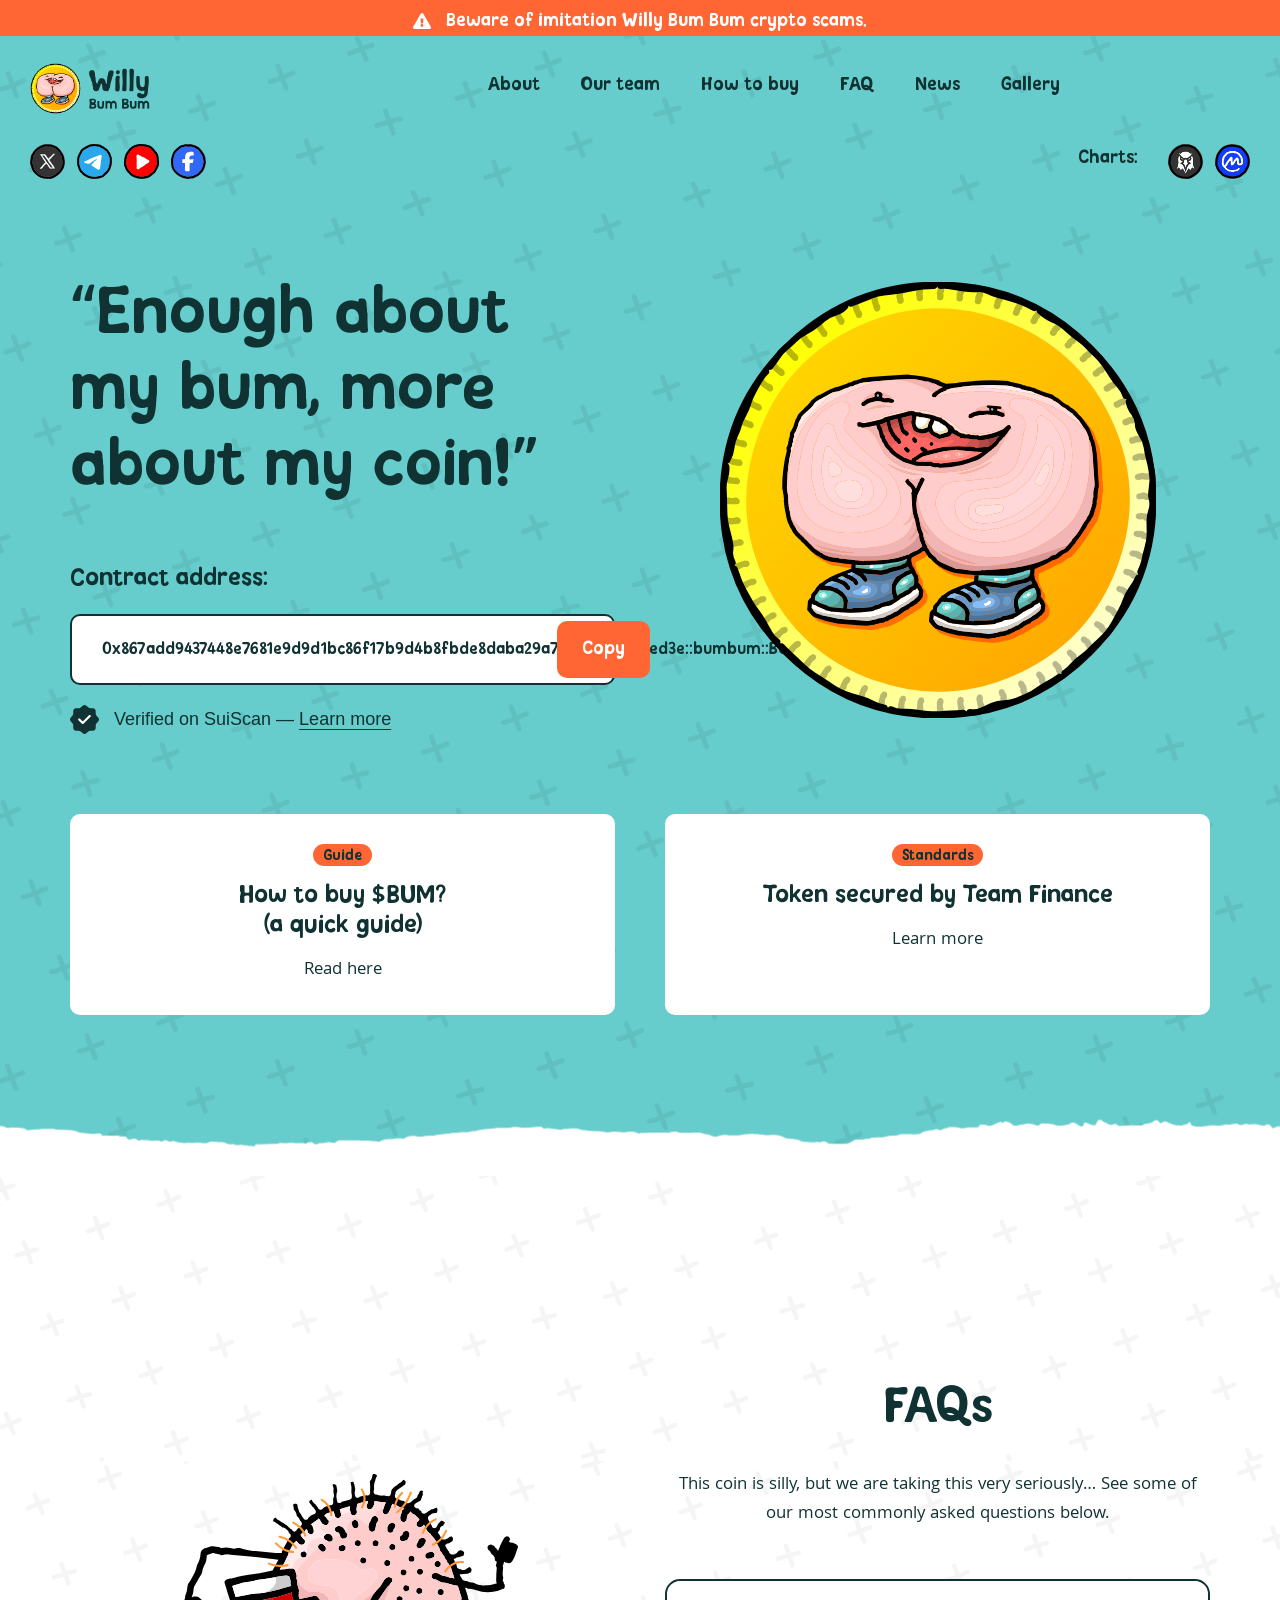
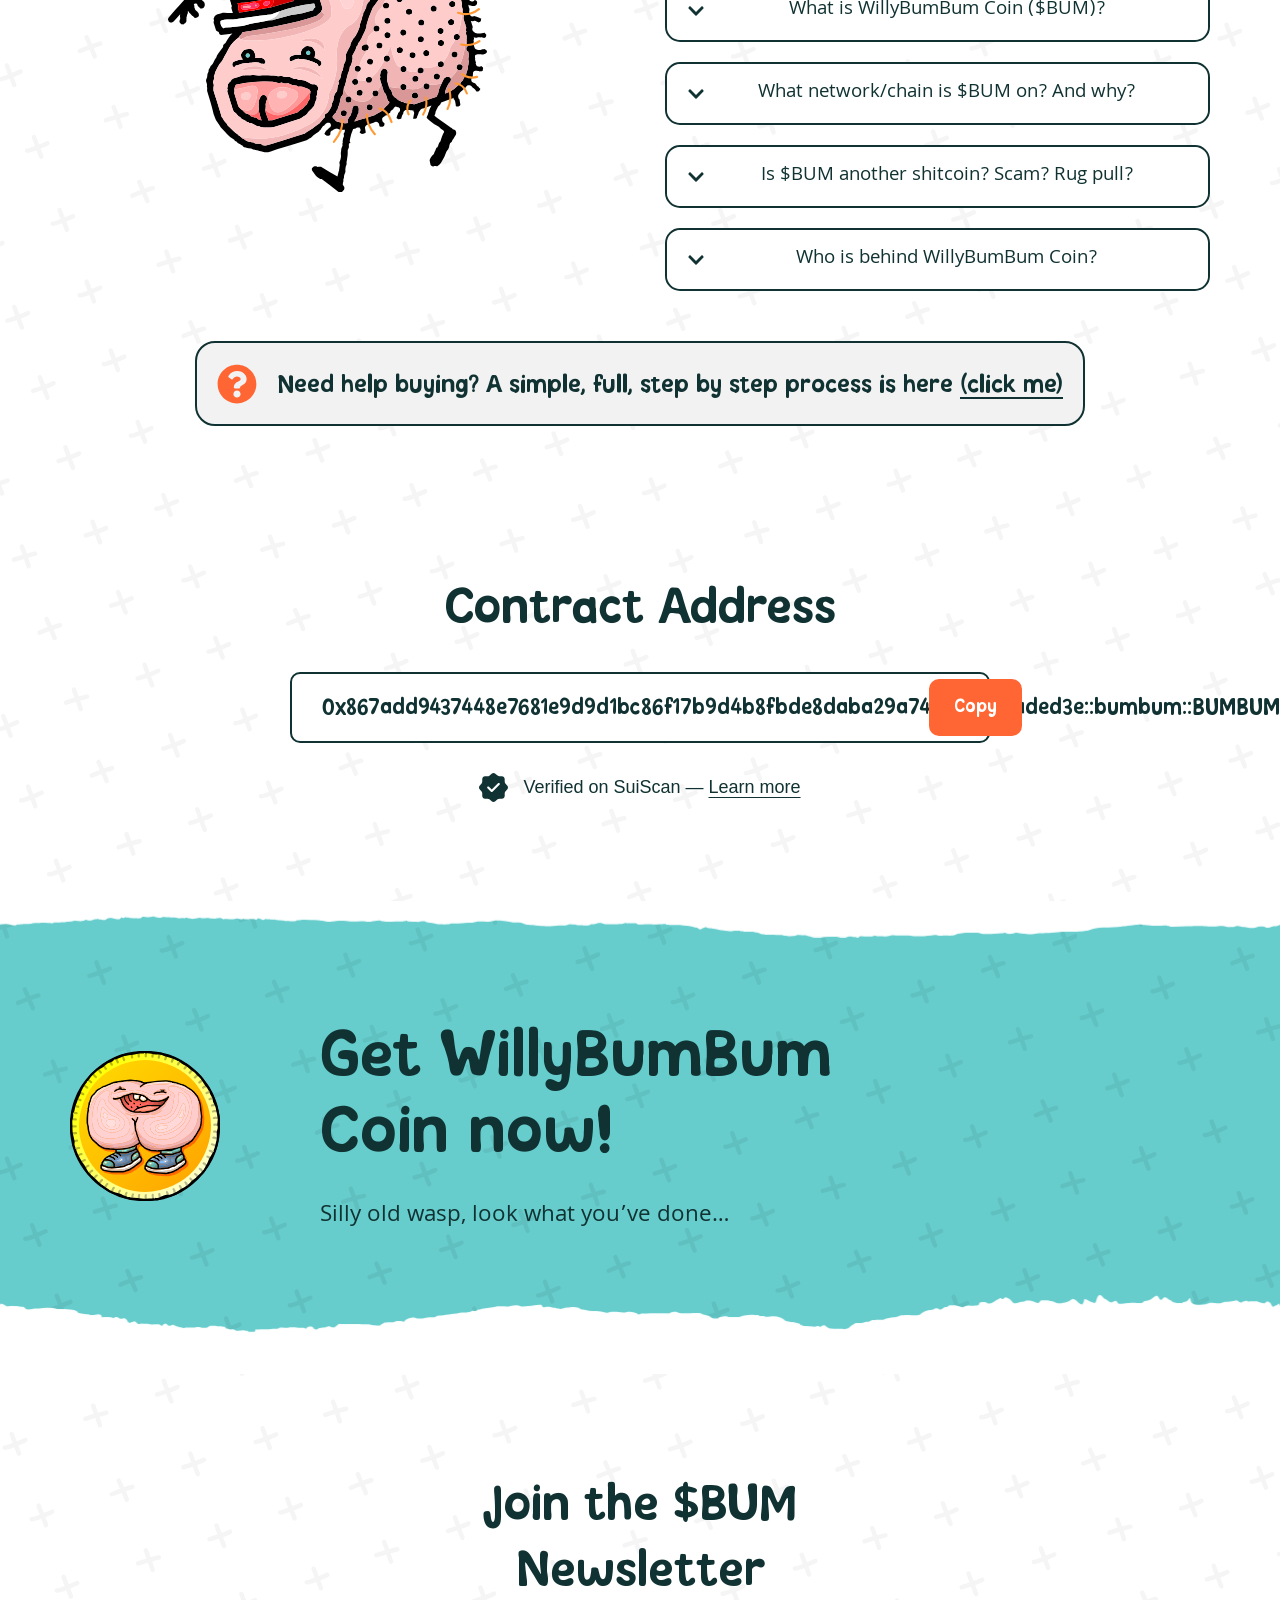
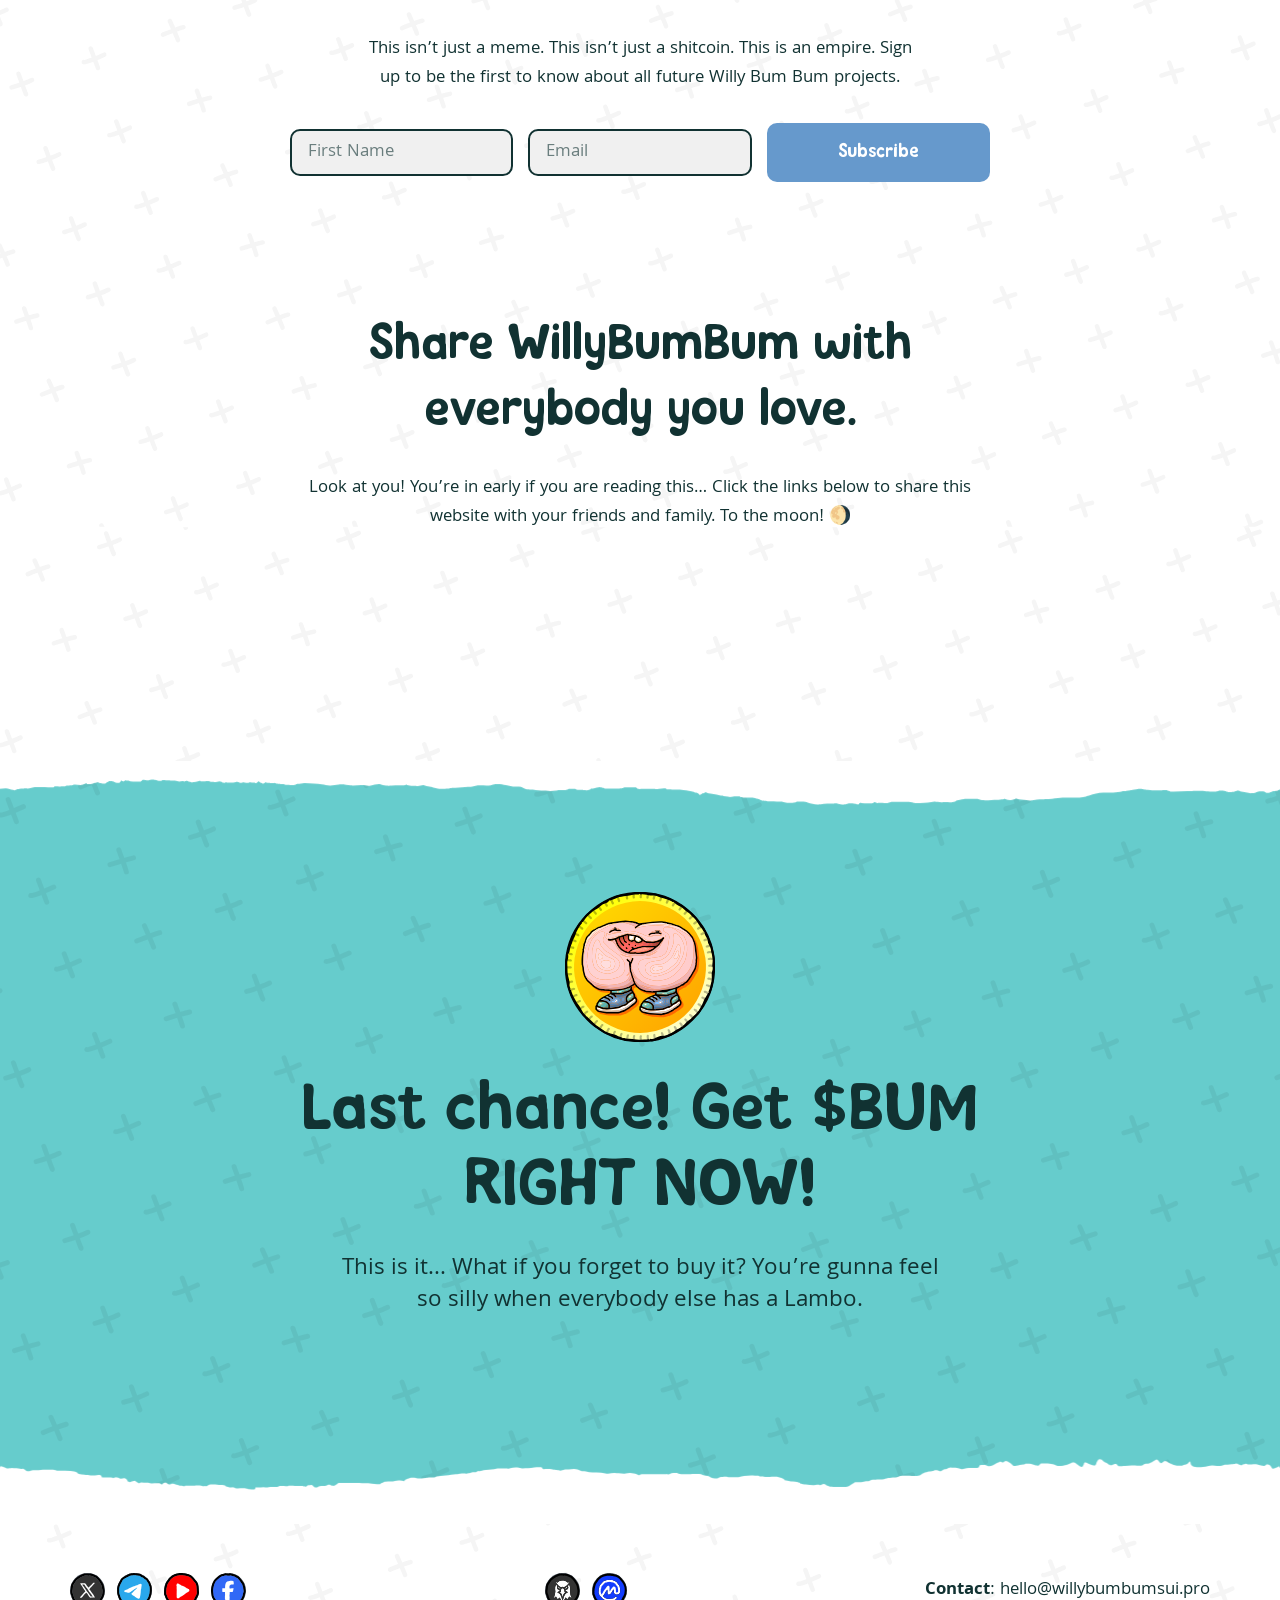
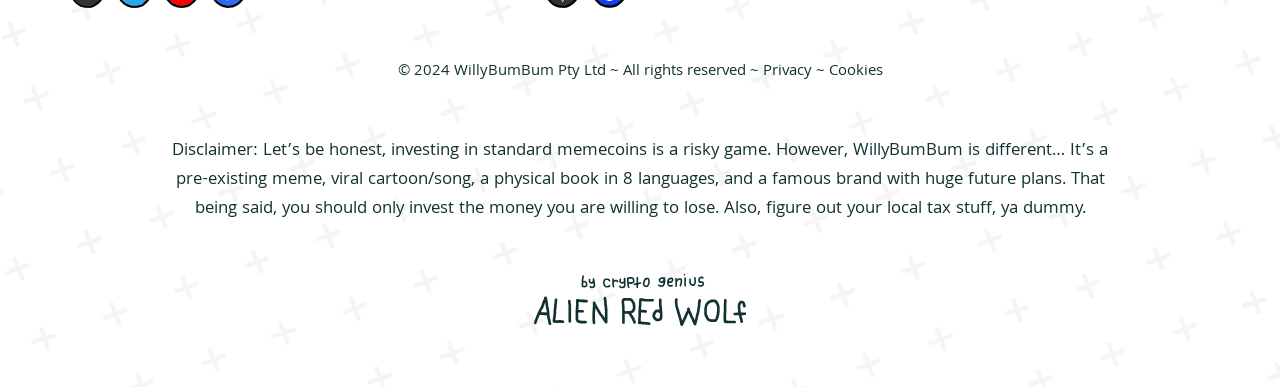
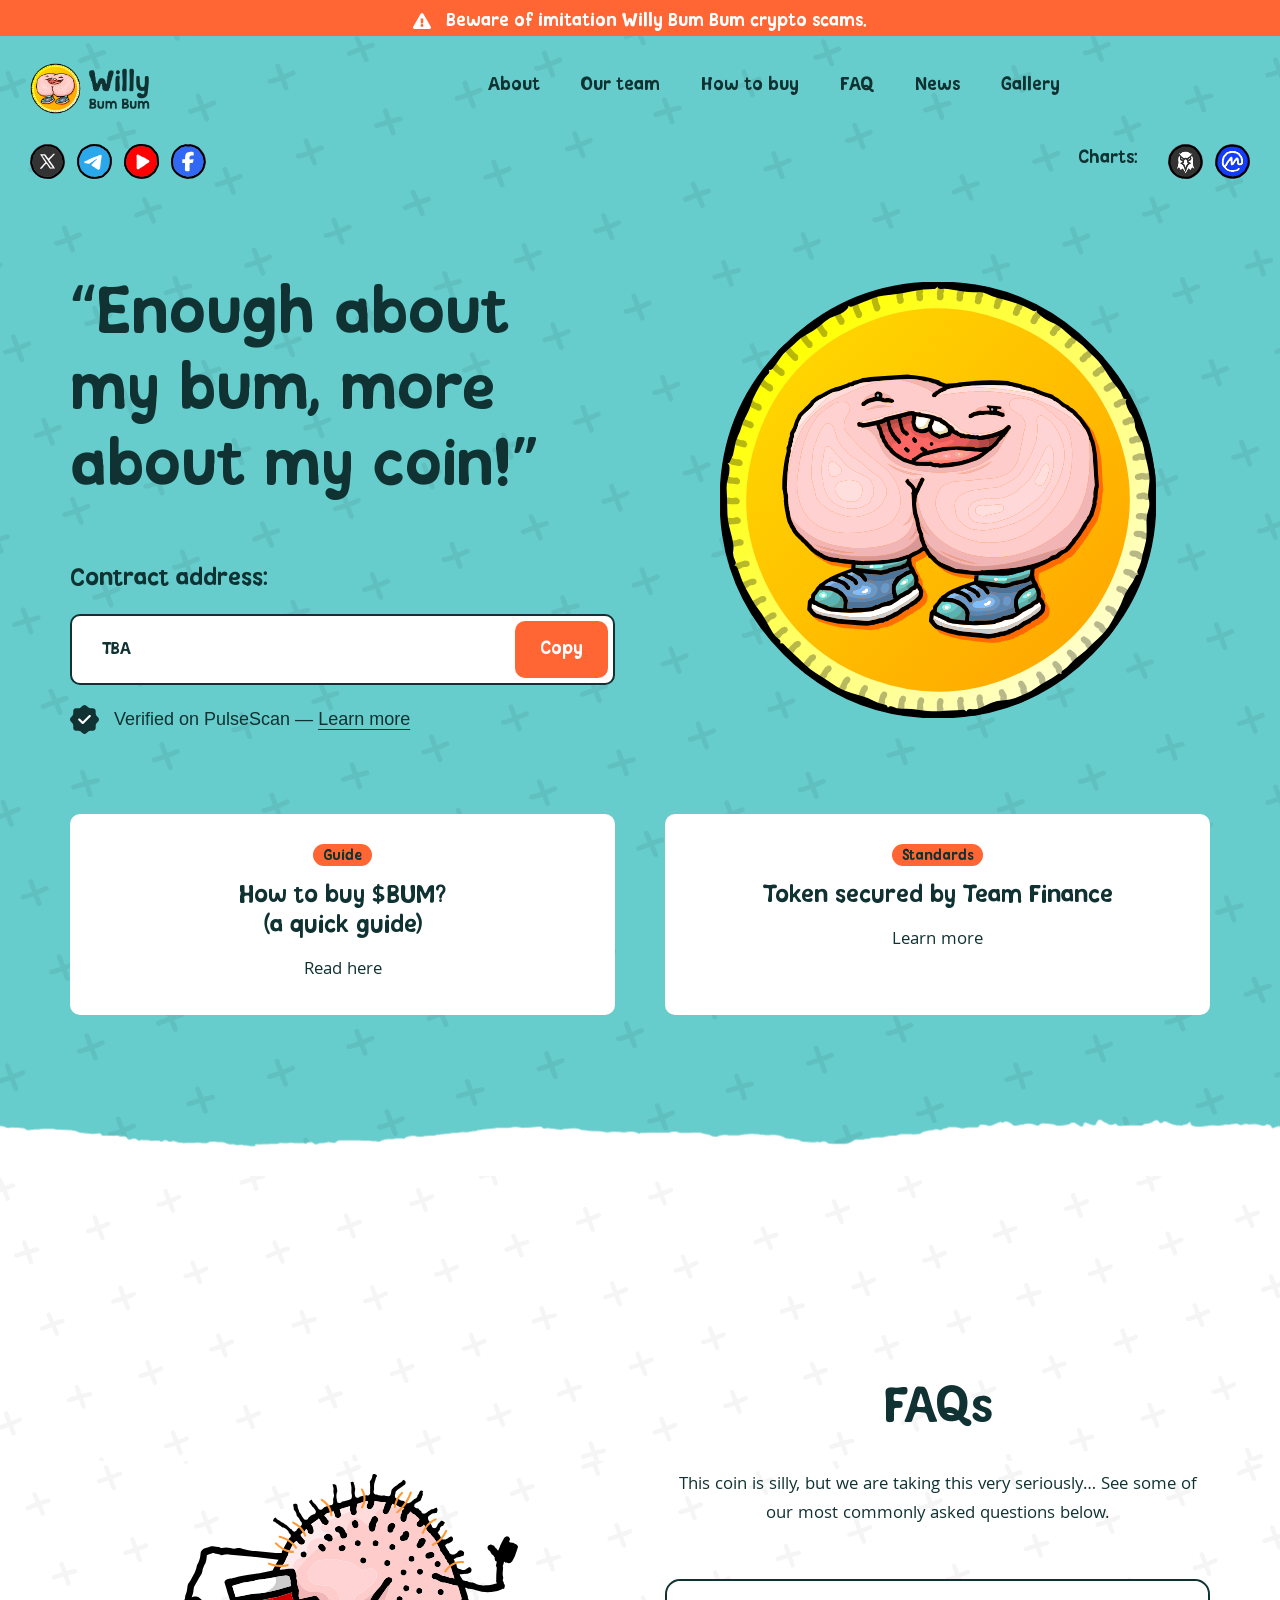
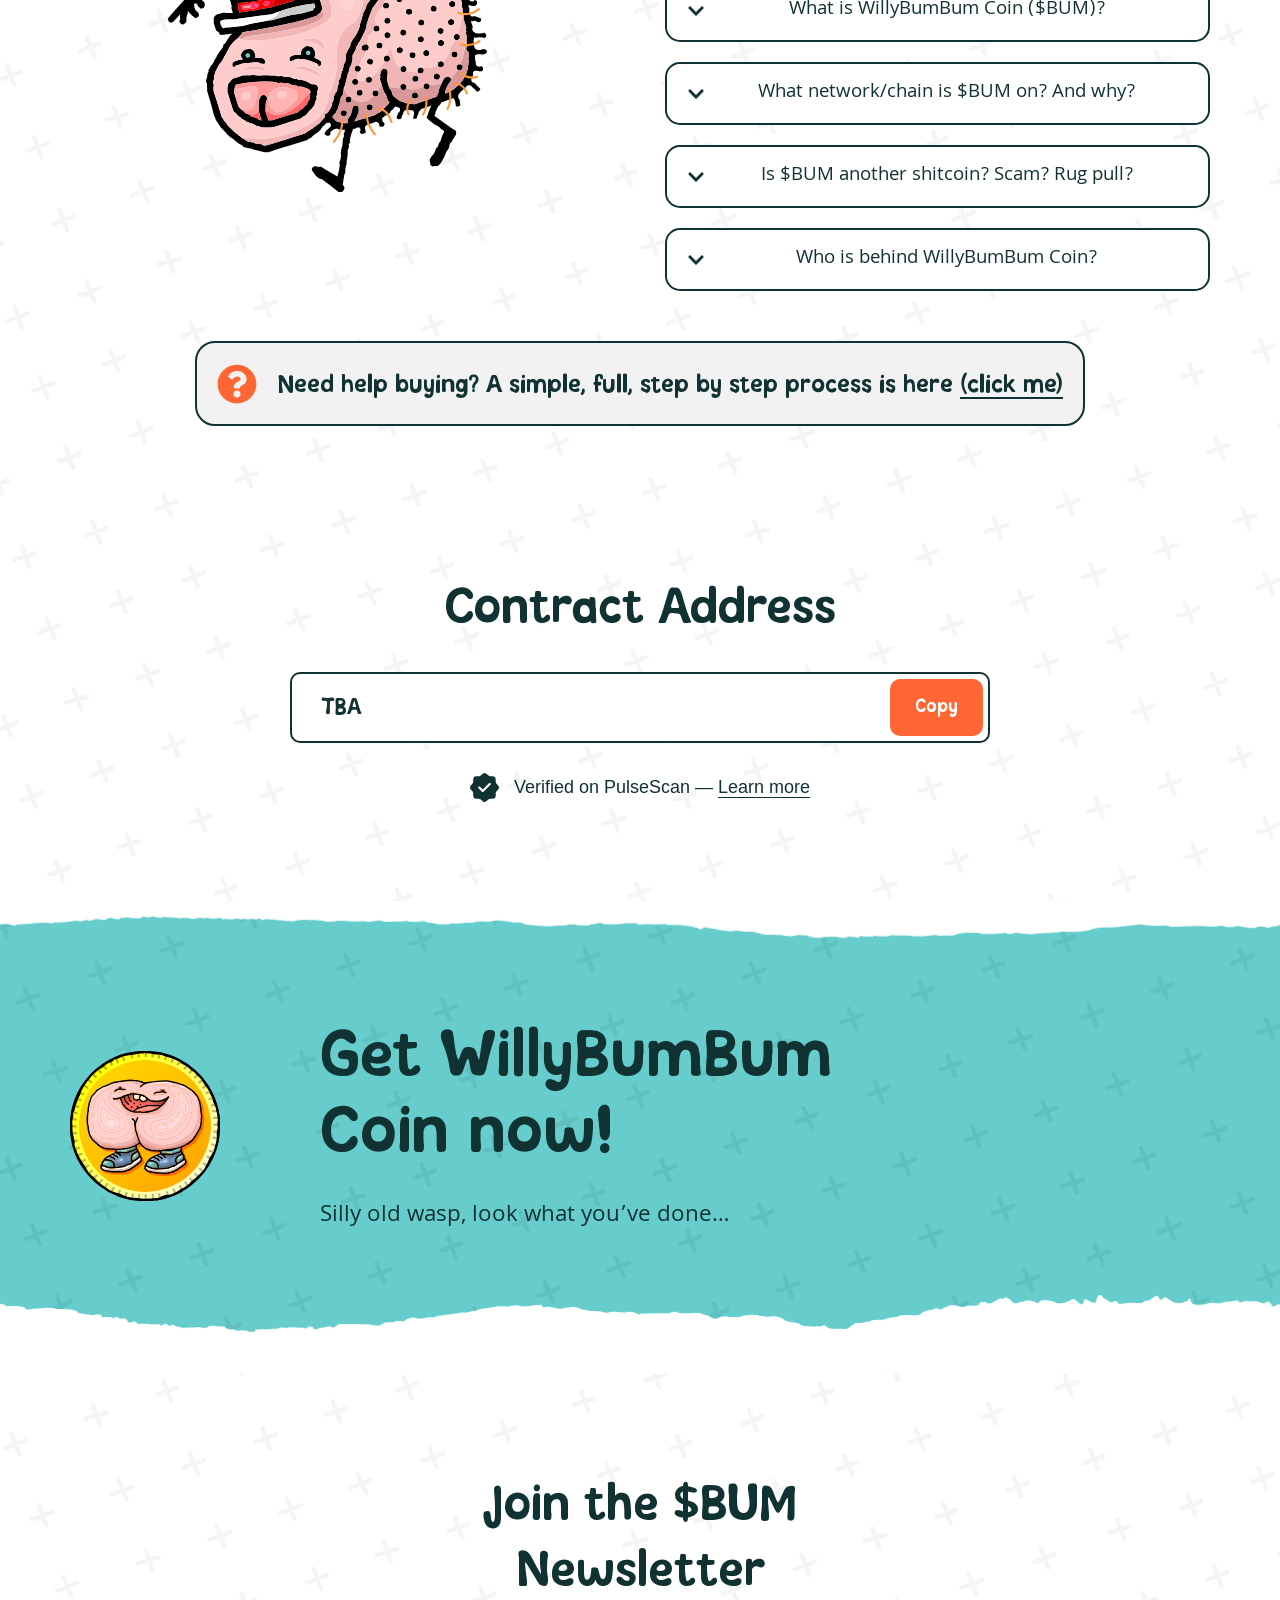
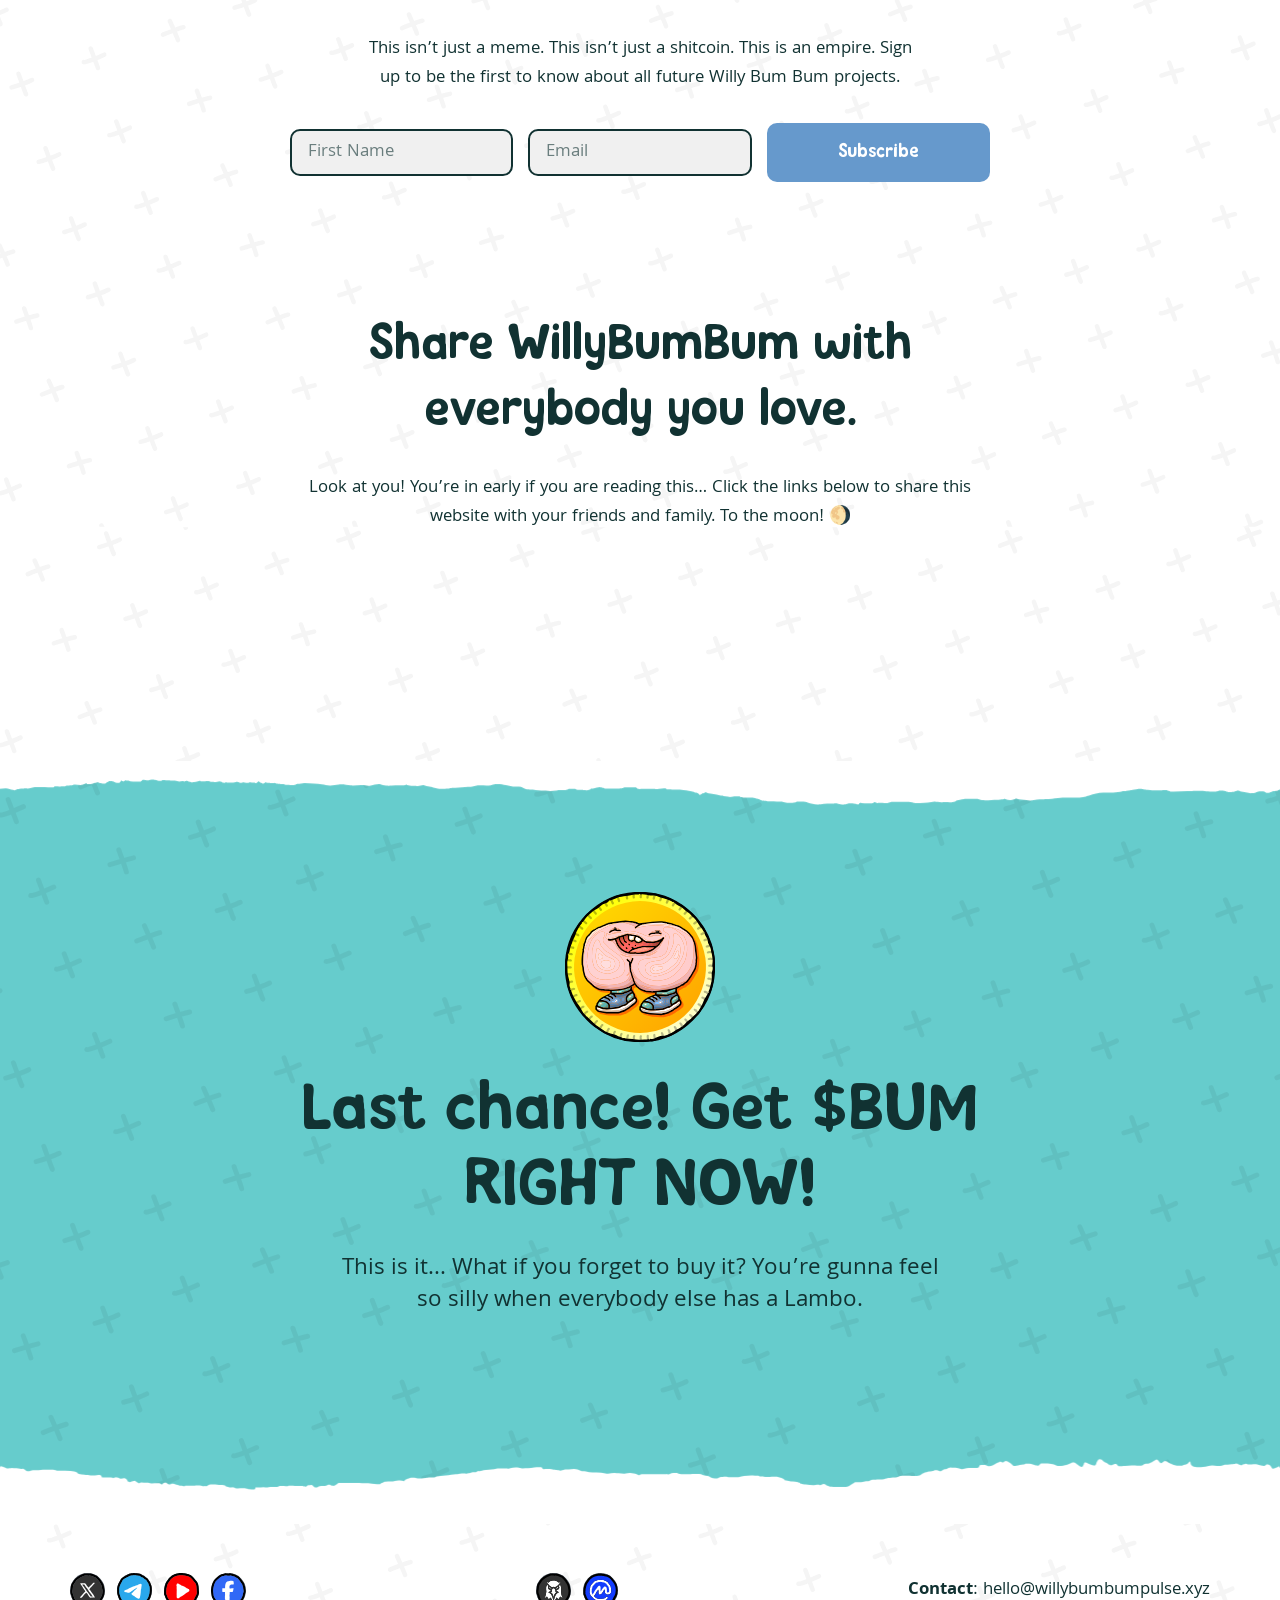
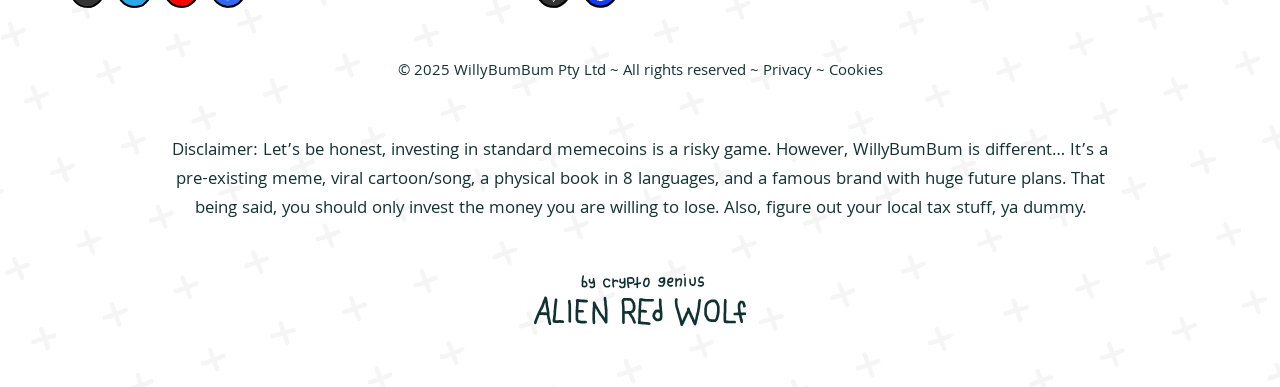
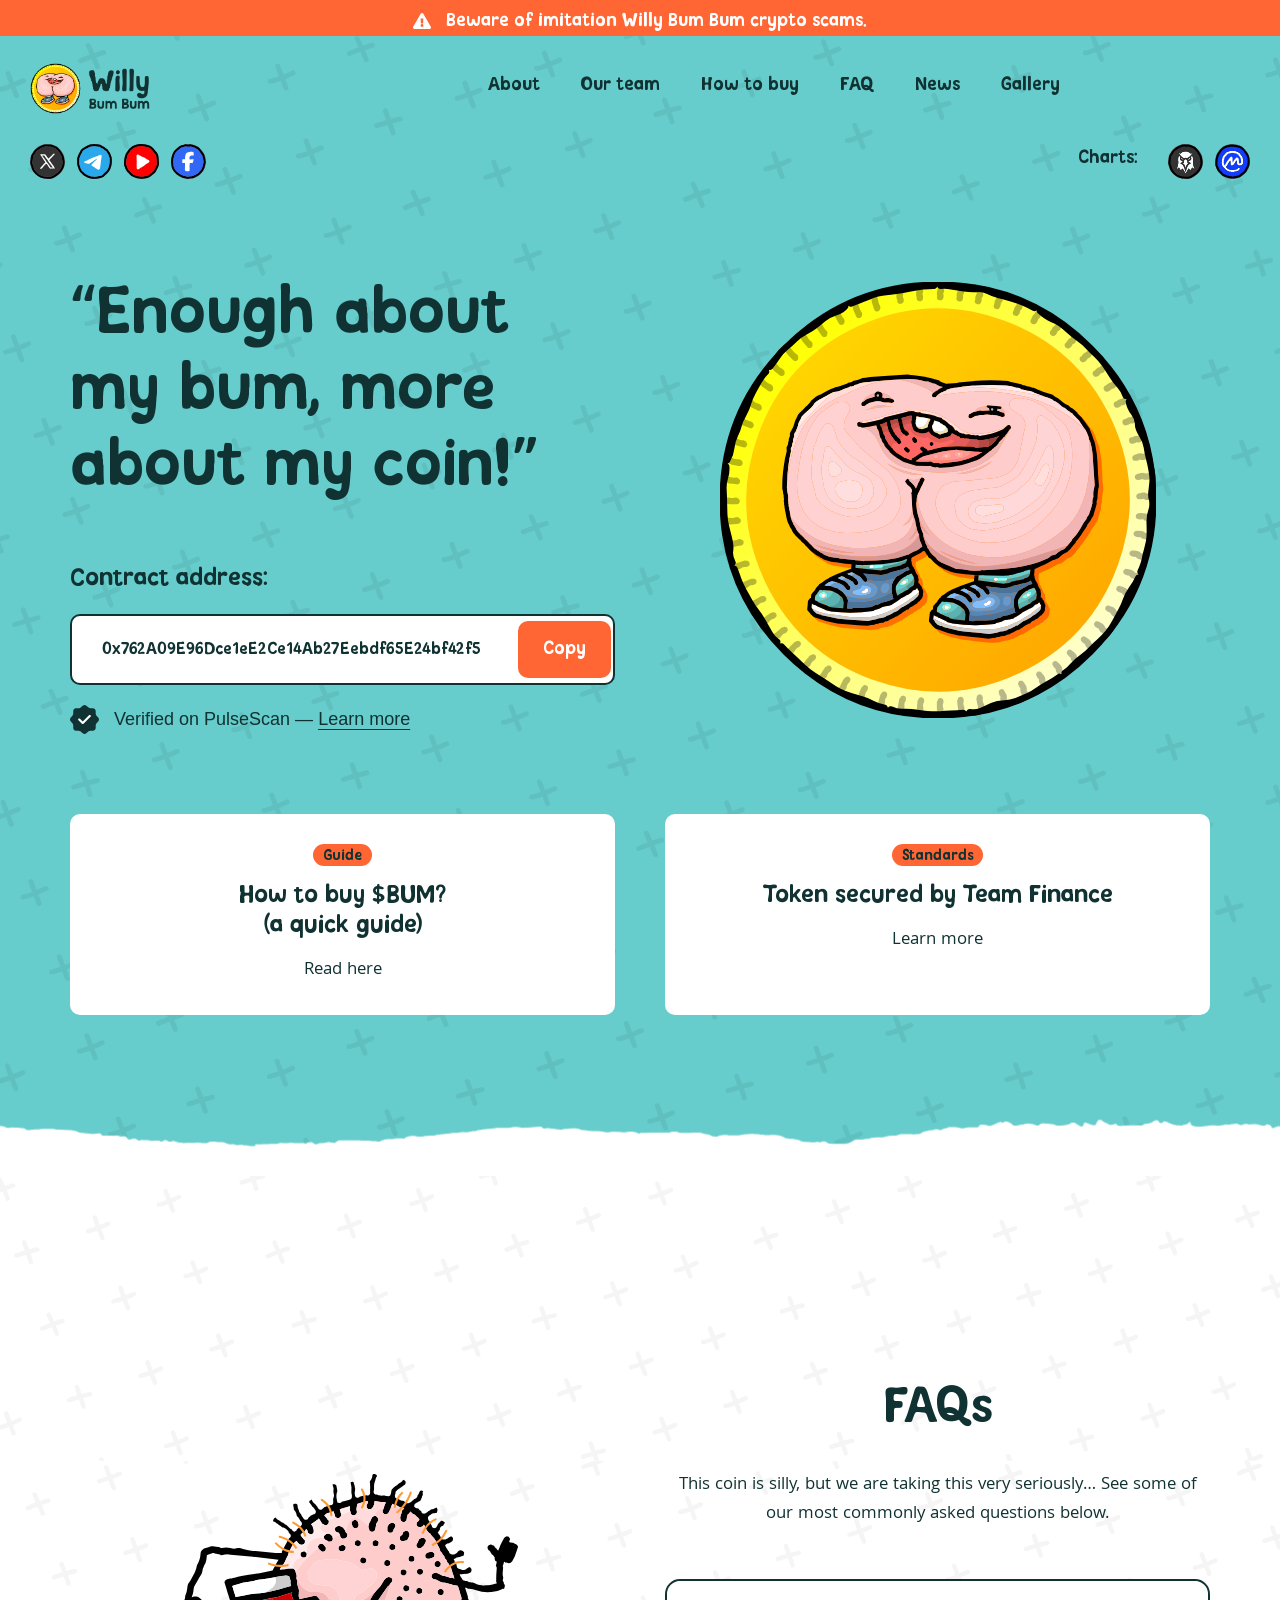
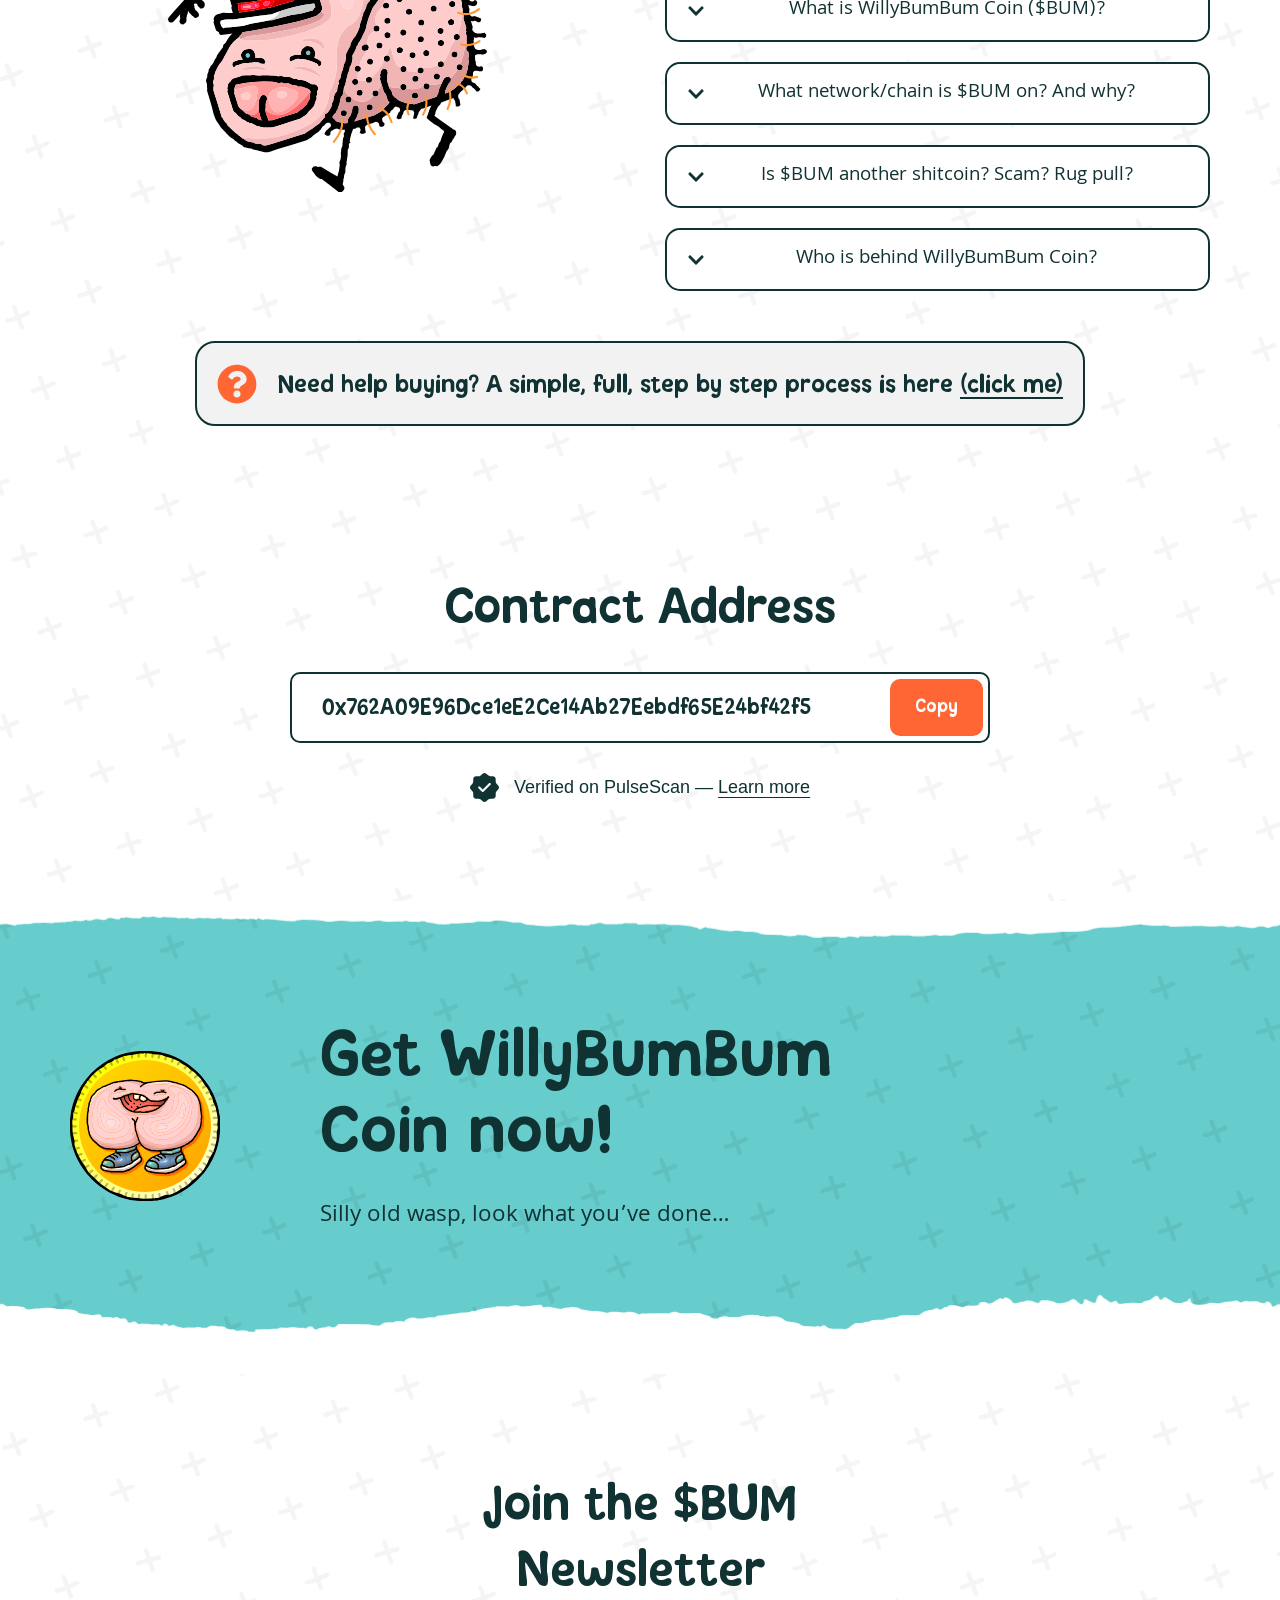
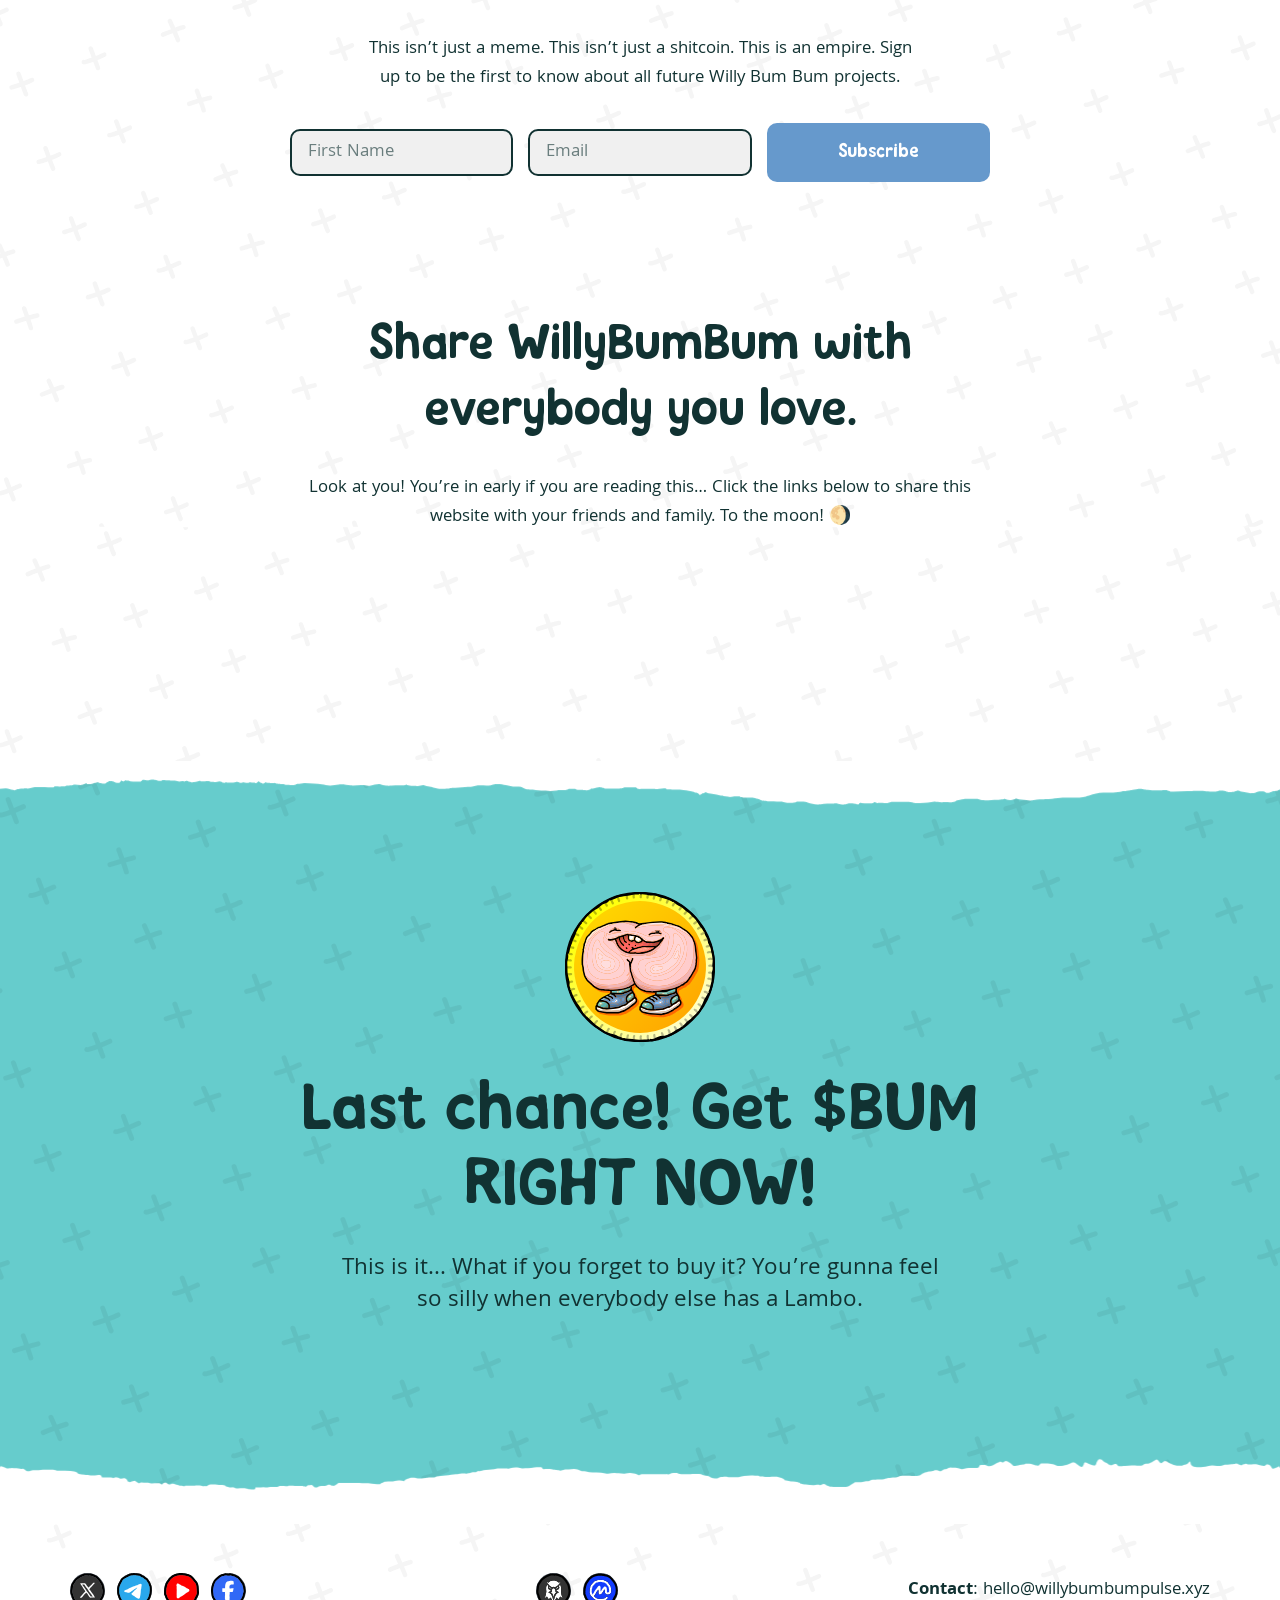
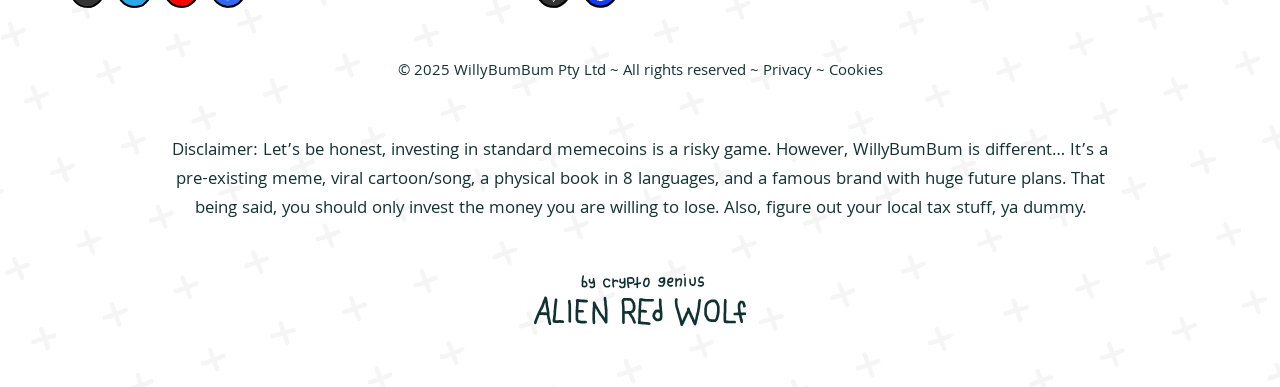
